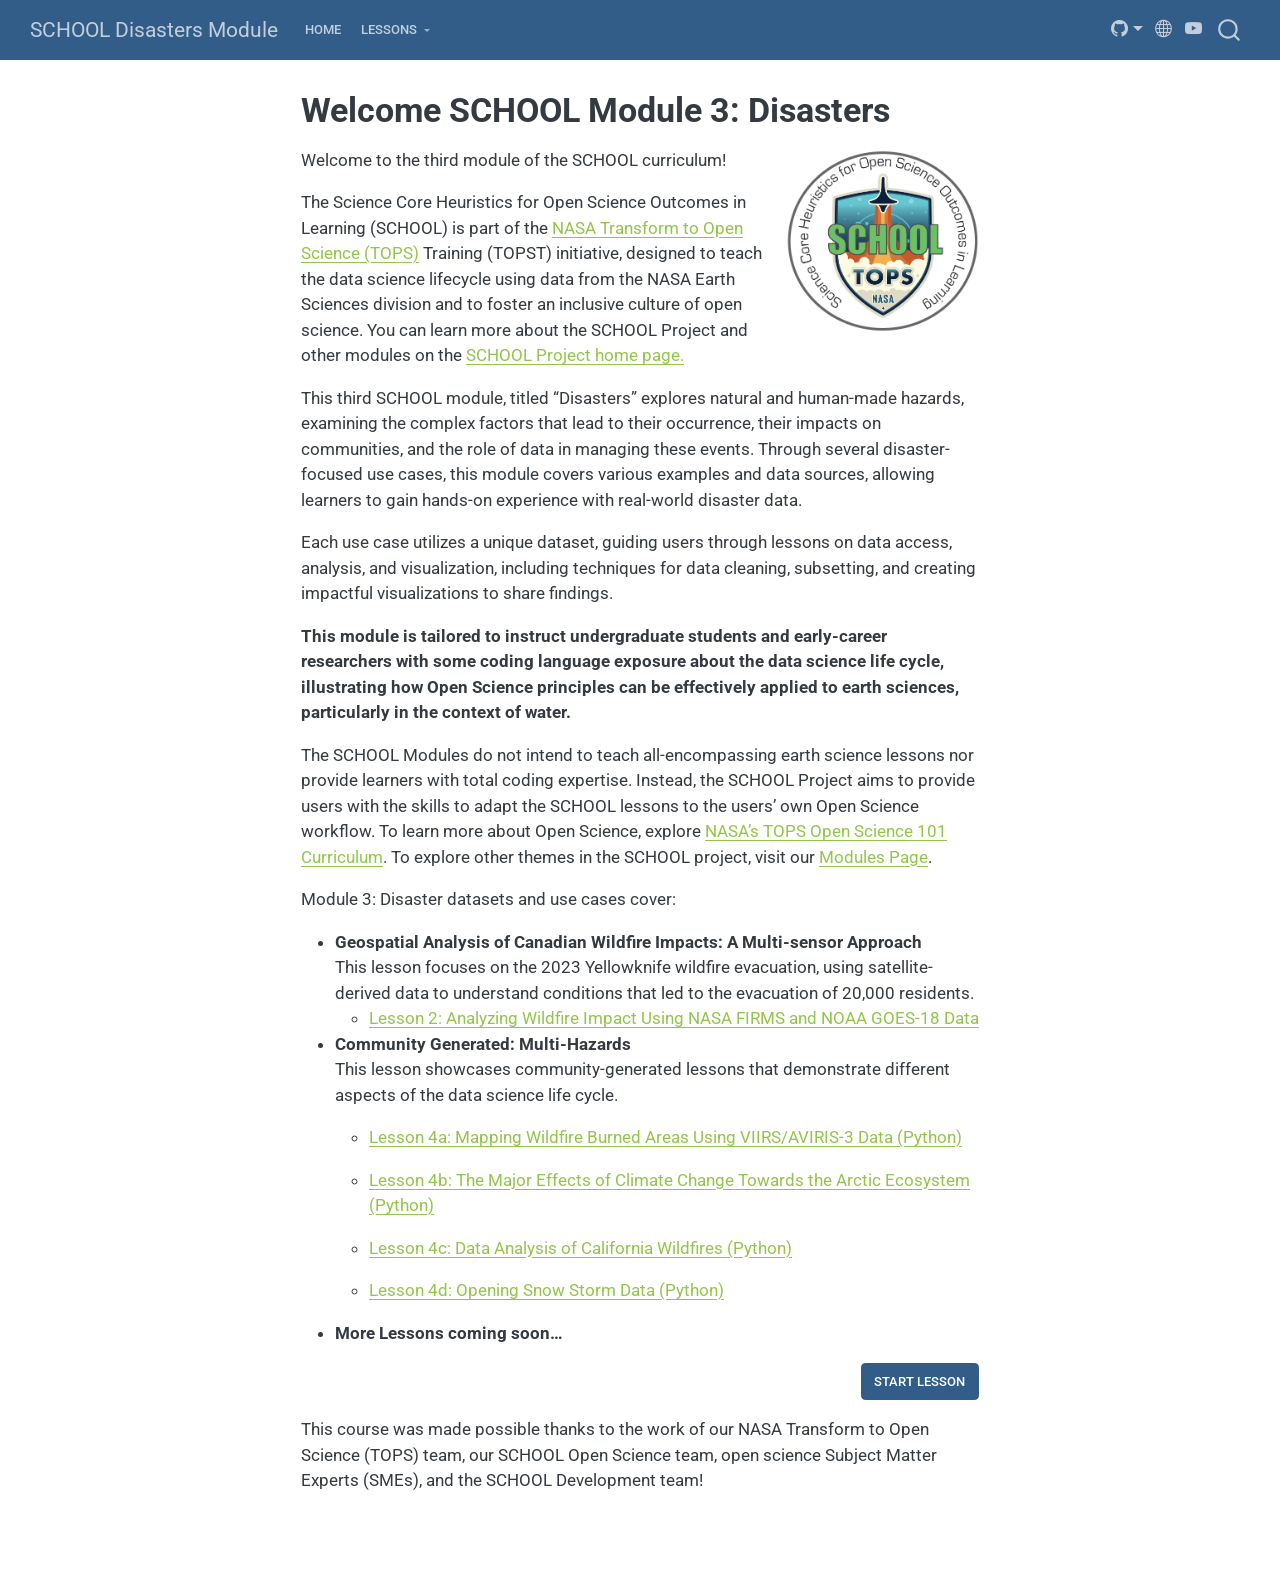
==== docs/index.html @ 8fcdaabf "updated notebook" ====
<!DOCTYPE html>
<html xmlns="http://www.w3.org/1999/xhtml" lang="en" xml:lang="en"><head>

<meta charset="utf-8">
<meta name="generator" content="quarto-1.6.40">

<meta name="viewport" content="width=device-width, initial-scale=1.0, user-scalable=yes">


<title>Welcome SCHOOL Module 3: Disasters – SCHOOL Disasters Module</title>
<style>
code{white-space: pre-wrap;}
span.smallcaps{font-variant: small-caps;}
div.columns{display: flex; gap: min(4vw, 1.5em);}
div.column{flex: auto; overflow-x: auto;}
div.hanging-indent{margin-left: 1.5em; text-indent: -1.5em;}
ul.task-list{list-style: none;}
ul.task-list li input[type="checkbox"] {
width: 0.8em;
margin: 0 0.8em 0.2em -1em;  vertical-align: middle;
}
</style>


<script>const headroomChanged = new CustomEvent("quarto-hrChanged", {
  detail: {},
  bubbles: true,
  cancelable: false,
  composed: false,
});

const announceDismiss = () => {
  const annEl = window.document.getElementById("quarto-announcement");
  if (annEl) {
    annEl.remove();

    const annId = annEl.getAttribute("data-announcement-id");
    window.localStorage.setItem(`quarto-announce-${annId}`, "true");
  }
};

const announceRegister = () => {
  const annEl = window.document.getElementById("quarto-announcement");
  if (annEl) {
    const annId = annEl.getAttribute("data-announcement-id");
    const isDismissed =
      window.localStorage.getItem(`quarto-announce-${annId}`) || false;
    if (isDismissed) {
      announceDismiss();
      return;
    } else {
      annEl.classList.remove("hidden");
    }

    const actionEl = annEl.querySelector(".quarto-announcement-action");
    if (actionEl) {
      actionEl.addEventListener("click", function (e) {
        e.preventDefault();
        // Hide the bar immediately
        announceDismiss();
      });
    }
  }
};

window.document.addEventListener("DOMContentLoaded", function () {
  let init = false;

  announceRegister();

  // Manage the back to top button, if one is present.
  let lastScrollTop = window.pageYOffset || document.documentElement.scrollTop;
  const scrollDownBuffer = 5;
  const scrollUpBuffer = 35;
  const btn = document.getElementById("quarto-back-to-top");
  const hideBackToTop = () => {
    btn.style.display = "none";
  };
  const showBackToTop = () => {
    btn.style.display = "inline-block";
  };
  if (btn) {
    window.document.addEventListener(
      "scroll",
      function () {
        const currentScrollTop =
          window.pageYOffset || document.documentElement.scrollTop;

        // Shows and hides the button 'intelligently' as the user scrolls
        if (currentScrollTop - scrollDownBuffer > lastScrollTop) {
          hideBackToTop();
          lastScrollTop = currentScrollTop <= 0 ? 0 : currentScrollTop;
        } else if (currentScrollTop < lastScrollTop - scrollUpBuffer) {
          showBackToTop();
          lastScrollTop = currentScrollTop <= 0 ? 0 : currentScrollTop;
        }

        // Show the button at the bottom, hides it at the top
        if (currentScrollTop <= 0) {
          hideBackToTop();
        } else if (
          window.innerHeight + currentScrollTop >=
          document.body.offsetHeight
        ) {
          showBackToTop();
        }
      },
      false
    );
  }

  function throttle(func, wait) {
    var timeout;
    return function () {
      const context = this;
      const args = arguments;
      const later = function () {
        clearTimeout(timeout);
        timeout = null;
        func.apply(context, args);
      };

      if (!timeout) {
        timeout = setTimeout(later, wait);
      }
    };
  }

  function headerOffset() {
    // Set an offset if there is are fixed top navbar
    const headerEl = window.document.querySelector("header.fixed-top");
    if (headerEl) {
      return headerEl.clientHeight;
    } else {
      return 0;
    }
  }

  function footerOffset() {
    const footerEl = window.document.querySelector("footer.footer");
    if (footerEl) {
      return footerEl.clientHeight;
    } else {
      return 0;
    }
  }

  function dashboardOffset() {
    const dashboardNavEl = window.document.getElementById(
      "quarto-dashboard-header"
    );
    if (dashboardNavEl !== null) {
      return dashboardNavEl.clientHeight;
    } else {
      return 0;
    }
  }

  function updateDocumentOffsetWithoutAnimation() {
    updateDocumentOffset(false);
  }

  function updateDocumentOffset(animated) {
    // set body offset
    const topOffset = headerOffset();
    const bodyOffset = topOffset + footerOffset() + dashboardOffset();
    const bodyEl = window.document.body;
    bodyEl.setAttribute("data-bs-offset", topOffset);
    bodyEl.style.paddingTop = topOffset + "px";

    // deal with sidebar offsets
    const sidebars = window.document.querySelectorAll(
      ".sidebar, .headroom-target"
    );
    sidebars.forEach((sidebar) => {
      if (!animated) {
        sidebar.classList.add("notransition");
        // Remove the no transition class after the animation has time to complete
        setTimeout(function () {
          sidebar.classList.remove("notransition");
        }, 201);
      }

      if (window.Headroom && sidebar.classList.contains("sidebar-unpinned")) {
        sidebar.style.top = "0";
        sidebar.style.maxHeight = "100vh";
      } else {
        sidebar.style.top = topOffset + "px";
        sidebar.style.maxHeight = "calc(100vh - " + topOffset + "px)";
      }
    });

    // allow space for footer
    const mainContainer = window.document.querySelector(".quarto-container");
    if (mainContainer) {
      mainContainer.style.minHeight = "calc(100vh - " + bodyOffset + "px)";
    }

    // link offset
    let linkStyle = window.document.querySelector("#quarto-target-style");
    if (!linkStyle) {
      linkStyle = window.document.createElement("style");
      linkStyle.setAttribute("id", "quarto-target-style");
      window.document.head.appendChild(linkStyle);
    }
    while (linkStyle.firstChild) {
      linkStyle.removeChild(linkStyle.firstChild);
    }
    if (topOffset > 0) {
      linkStyle.appendChild(
        window.document.createTextNode(`
      section:target::before {
        content: "";
        display: block;
        height: ${topOffset}px;
        margin: -${topOffset}px 0 0;
      }`)
      );
    }
    if (init) {
      window.dispatchEvent(headroomChanged);
    }
    init = true;
  }

  // initialize headroom
  var header = window.document.querySelector("#quarto-header");
  if (header && window.Headroom) {
    const headroom = new window.Headroom(header, {
      tolerance: 5,
      onPin: function () {
        const sidebars = window.document.querySelectorAll(
          ".sidebar, .headroom-target"
        );
        sidebars.forEach((sidebar) => {
          sidebar.classList.remove("sidebar-unpinned");
        });
        updateDocumentOffset();
      },
      onUnpin: function () {
        const sidebars = window.document.querySelectorAll(
          ".sidebar, .headroom-target"
        );
        sidebars.forEach((sidebar) => {
          sidebar.classList.add("sidebar-unpinned");
        });
        updateDocumentOffset();
      },
    });
    headroom.init();

    let frozen = false;
    window.quartoToggleHeadroom = function () {
      if (frozen) {
        headroom.unfreeze();
        frozen = false;
      } else {
        headroom.freeze();
        frozen = true;
      }
    };
  }

  window.addEventListener(
    "hashchange",
    function (e) {
      if (
        getComputedStyle(document.documentElement).scrollBehavior !== "smooth"
      ) {
        window.scrollTo(0, window.pageYOffset - headerOffset());
      }
    },
    false
  );

  // Observe size changed for the header
  const headerEl = window.document.querySelector("header.fixed-top");
  if (headerEl && window.ResizeObserver) {
    const observer = new window.ResizeObserver(() => {
      setTimeout(updateDocumentOffsetWithoutAnimation, 0);
    });
    observer.observe(headerEl, {
      attributes: true,
      childList: true,
      characterData: true,
    });
  } else {
    window.addEventListener(
      "resize",
      throttle(updateDocumentOffsetWithoutAnimation, 50)
    );
  }
  setTimeout(updateDocumentOffsetWithoutAnimation, 250);

  // fixup index.html links if we aren't on the filesystem
  if (window.location.protocol !== "file:") {
    const links = window.document.querySelectorAll("a");
    for (let i = 0; i < links.length; i++) {
      if (links[i].href) {
        links[i].dataset.originalHref = links[i].href;
        links[i].href = links[i].href.replace(/\/index\.html/, "/");
      }
    }

    // Fixup any sharing links that require urls
    // Append url to any sharing urls
    const sharingLinks = window.document.querySelectorAll(
      "a.sidebar-tools-main-item, a.quarto-navigation-tool, a.quarto-navbar-tools, a.quarto-navbar-tools-item"
    );
    for (let i = 0; i < sharingLinks.length; i++) {
      const sharingLink = sharingLinks[i];
      const href = sharingLink.getAttribute("href");
      if (href) {
        sharingLink.setAttribute(
          "href",
          href.replace("|url|", window.location.href)
        );
      }
    }

    // Scroll the active navigation item into view, if necessary
    const navSidebar = window.document.querySelector("nav#quarto-sidebar");
    if (navSidebar) {
      // Find the active item
      const activeItem = navSidebar.querySelector("li.sidebar-item a.active");
      if (activeItem) {
        // Wait for the scroll height and height to resolve by observing size changes on the
        // nav element that is scrollable
        const resizeObserver = new ResizeObserver((_entries) => {
          // The bottom of the element
          const elBottom = activeItem.offsetTop;
          const viewBottom = navSidebar.scrollTop + navSidebar.clientHeight;

          // The element height and scroll height are the same, then we are still loading
          if (viewBottom !== navSidebar.scrollHeight) {
            // Determine if the item isn't visible and scroll to it
            if (elBottom >= viewBottom) {
              navSidebar.scrollTop = elBottom;
            }

            // stop observing now since we've completed the scroll
            resizeObserver.unobserve(navSidebar);
          }
        });
        resizeObserver.observe(navSidebar);
      }
    }
  }
});
</script>
<script>/*!
 * headroom.js v0.12.0 - Give your page some headroom. Hide your header until you need it
 * Copyright (c) 2020 Nick Williams - http://wicky.nillia.ms/headroom.js
 * License: MIT
 */

!function(t,n){"object"==typeof exports&&"undefined"!=typeof module?module.exports=n():"function"==typeof define&&define.amd?define(n):(t=t||self).Headroom=n()}(this,function(){"use strict";function t(){return"undefined"!=typeof window}function d(t){return function(t){return t&&t.document&&function(t){return 9===t.nodeType}(t.document)}(t)?function(t){var n=t.document,o=n.body,s=n.documentElement;return{scrollHeight:function(){return Math.max(o.scrollHeight,s.scrollHeight,o.offsetHeight,s.offsetHeight,o.clientHeight,s.clientHeight)},height:function(){return t.innerHeight||s.clientHeight||o.clientHeight},scrollY:function(){return void 0!==t.pageYOffset?t.pageYOffset:(s||o.parentNode||o).scrollTop}}}(t):function(t){return{scrollHeight:function(){return Math.max(t.scrollHeight,t.offsetHeight,t.clientHeight)},height:function(){return Math.max(t.offsetHeight,t.clientHeight)},scrollY:function(){return t.scrollTop}}}(t)}function n(t,s,e){var n,o=function(){var n=!1;try{var t={get passive(){n=!0}};window.addEventListener("test",t,t),window.removeEventListener("test",t,t)}catch(t){n=!1}return n}(),i=!1,r=d(t),l=r.scrollY(),a={};function c(){var t=Math.round(r.scrollY()),n=r.height(),o=r.scrollHeight();a.scrollY=t,a.lastScrollY=l,a.direction=l<t?"down":"up",a.distance=Math.abs(t-l),a.isOutOfBounds=t<0||o<t+n,a.top=t<=s.offset[a.direction],a.bottom=o<=t+n,a.toleranceExceeded=a.distance>s.tolerance[a.direction],e(a),l=t,i=!1}function h(){i||(i=!0,n=requestAnimationFrame(c))}var u=!!o&&{passive:!0,capture:!1};return t.addEventListener("scroll",h,u),c(),{destroy:function(){cancelAnimationFrame(n),t.removeEventListener("scroll",h,u)}}}function o(t){return t===Object(t)?t:{down:t,up:t}}function s(t,n){n=n||{},Object.assign(this,s.options,n),this.classes=Object.assign({},s.options.classes,n.classes),this.elem=t,this.tolerance=o(this.tolerance),this.offset=o(this.offset),this.initialised=!1,this.frozen=!1}return s.prototype={constructor:s,init:function(){return s.cutsTheMustard&&!this.initialised&&(this.addClass("initial"),this.initialised=!0,setTimeout(function(t){t.scrollTracker=n(t.scroller,{offset:t.offset,tolerance:t.tolerance},t.update.bind(t))},100,this)),this},destroy:function(){this.initialised=!1,Object.keys(this.classes).forEach(this.removeClass,this),this.scrollTracker.destroy()},unpin:function(){!this.hasClass("pinned")&&this.hasClass("unpinned")||(this.addClass("unpinned"),this.removeClass("pinned"),this.onUnpin&&this.onUnpin.call(this))},pin:function(){this.hasClass("unpinned")&&(this.addClass("pinned"),this.removeClass("unpinned"),this.onPin&&this.onPin.call(this))},freeze:function(){this.frozen=!0,this.addClass("frozen")},unfreeze:function(){this.frozen=!1,this.removeClass("frozen")},top:function(){this.hasClass("top")||(this.addClass("top"),this.removeClass("notTop"),this.onTop&&this.onTop.call(this))},notTop:function(){this.hasClass("notTop")||(this.addClass("notTop"),this.removeClass("top"),this.onNotTop&&this.onNotTop.call(this))},bottom:function(){this.hasClass("bottom")||(this.addClass("bottom"),this.removeClass("notBottom"),this.onBottom&&this.onBottom.call(this))},notBottom:function(){this.hasClass("notBottom")||(this.addClass("notBottom"),this.removeClass("bottom"),this.onNotBottom&&this.onNotBottom.call(this))},shouldUnpin:function(t){return"down"===t.direction&&!t.top&&t.toleranceExceeded},shouldPin:function(t){return"up"===t.direction&&t.toleranceExceeded||t.top},addClass:function(t){this.elem.classList.add.apply(this.elem.classList,this.classes[t].split(" "))},removeClass:function(t){this.elem.classList.remove.apply(this.elem.classList,this.classes[t].split(" "))},hasClass:function(t){return this.classes[t].split(" ").every(function(t){return this.classList.contains(t)},this.elem)},update:function(t){t.isOutOfBounds||!0!==this.frozen&&(t.top?this.top():this.notTop(),t.bottom?this.bottom():this.notBottom(),this.shouldUnpin(t)?this.unpin():this.shouldPin(t)&&this.pin())}},s.options={tolerance:{up:0,down:0},offset:0,scroller:t()?window:null,classes:{frozen:"headroom--frozen",pinned:"headroom--pinned",unpinned:"headroom--unpinned",top:"headroom--top",notTop:"headroom--not-top",bottom:"headroom--bottom",notBottom:"headroom--not-bottom",initial:"headroom"}},s.cutsTheMustard=!!(t()&&function(){}.bind&&"classList"in document.documentElement&&Object.assign&&Object.keys&&requestAnimationFrame),s});
</script>
<script>/*!
 * clipboard.js v2.0.11
 * https://clipboardjs.com/
 *
 * Licensed MIT © Zeno Rocha
 */
!function(t,e){"object"==typeof exports&&"object"==typeof module?module.exports=e():"function"==typeof define&&define.amd?define([],e):"object"==typeof exports?exports.ClipboardJS=e():t.ClipboardJS=e()}(this,function(){return n={686:function(t,e,n){"use strict";n.d(e,{default:function(){return b}});var e=n(279),i=n.n(e),e=n(370),u=n.n(e),e=n(817),r=n.n(e);function c(t){try{return document.execCommand(t)}catch(t){return}}var a=function(t){t=r()(t);return c("cut"),t};function o(t,e){var n,o,t=(n=t,o="rtl"===document.documentElement.getAttribute("dir"),(t=document.createElement("textarea")).style.fontSize="12pt",t.style.border="0",t.style.padding="0",t.style.margin="0",t.style.position="absolute",t.style[o?"right":"left"]="-9999px",o=window.pageYOffset||document.documentElement.scrollTop,t.style.top="".concat(o,"px"),t.setAttribute("readonly",""),t.value=n,t);return e.container.appendChild(t),e=r()(t),c("copy"),t.remove(),e}var f=function(t){var e=1<arguments.length&&void 0!==arguments[1]?arguments[1]:{container:document.body},n="";return"string"==typeof t?n=o(t,e):t instanceof HTMLInputElement&&!["text","search","url","tel","password"].includes(null==t?void 0:t.type)?n=o(t.value,e):(n=r()(t),c("copy")),n};function l(t){return(l="function"==typeof Symbol&&"symbol"==typeof Symbol.iterator?function(t){return typeof t}:function(t){return t&&"function"==typeof Symbol&&t.constructor===Symbol&&t!==Symbol.prototype?"symbol":typeof t})(t)}var s=function(){var t=0<arguments.length&&void 0!==arguments[0]?arguments[0]:{},e=t.action,n=void 0===e?"copy":e,o=t.container,e=t.target,t=t.text;if("copy"!==n&&"cut"!==n)throw new Error('Invalid "action" value, use either "copy" or "cut"');if(void 0!==e){if(!e||"object"!==l(e)||1!==e.nodeType)throw new Error('Invalid "target" value, use a valid Element');if("copy"===n&&e.hasAttribute("disabled"))throw new Error('Invalid "target" attribute. Please use "readonly" instead of "disabled" attribute');if("cut"===n&&(e.hasAttribute("readonly")||e.hasAttribute("disabled")))throw new Error('Invalid "target" attribute. You can\'t cut text from elements with "readonly" or "disabled" attributes')}return t?f(t,{container:o}):e?"cut"===n?a(e):f(e,{container:o}):void 0};function p(t){return(p="function"==typeof Symbol&&"symbol"==typeof Symbol.iterator?function(t){return typeof t}:function(t){return t&&"function"==typeof Symbol&&t.constructor===Symbol&&t!==Symbol.prototype?"symbol":typeof t})(t)}function d(t,e){for(var n=0;n<e.length;n++){var o=e[n];o.enumerable=o.enumerable||!1,o.configurable=!0,"value"in o&&(o.writable=!0),Object.defineProperty(t,o.key,o)}}function y(t,e){return(y=Object.setPrototypeOf||function(t,e){return t.__proto__=e,t})(t,e)}function h(n){var o=function(){if("undefined"==typeof Reflect||!Reflect.construct)return!1;if(Reflect.construct.sham)return!1;if("function"==typeof Proxy)return!0;try{return Date.prototype.toString.call(Reflect.construct(Date,[],function(){})),!0}catch(t){return!1}}();return function(){var t,e=v(n);return t=o?(t=v(this).constructor,Reflect.construct(e,arguments,t)):e.apply(this,arguments),e=this,!(t=t)||"object"!==p(t)&&"function"!=typeof t?function(t){if(void 0!==t)return t;throw new ReferenceError("this hasn't been initialised - super() hasn't been called")}(e):t}}function v(t){return(v=Object.setPrototypeOf?Object.getPrototypeOf:function(t){return t.__proto__||Object.getPrototypeOf(t)})(t)}function m(t,e){t="data-clipboard-".concat(t);if(e.hasAttribute(t))return e.getAttribute(t)}var b=function(){!function(t,e){if("function"!=typeof e&&null!==e)throw new TypeError("Super expression must either be null or a function");t.prototype=Object.create(e&&e.prototype,{constructor:{value:t,writable:!0,configurable:!0}}),e&&y(t,e)}(r,i());var t,e,n,o=h(r);function r(t,e){var n;return function(t){if(!(t instanceof r))throw new TypeError("Cannot call a class as a function")}(this),(n=o.call(this)).resolveOptions(e),n.listenClick(t),n}return t=r,n=[{key:"copy",value:function(t){var e=1<arguments.length&&void 0!==arguments[1]?arguments[1]:{container:document.body};return f(t,e)}},{key:"cut",value:function(t){return a(t)}},{key:"isSupported",value:function(){var t=0<arguments.length&&void 0!==arguments[0]?arguments[0]:["copy","cut"],t="string"==typeof t?[t]:t,e=!!document.queryCommandSupported;return t.forEach(function(t){e=e&&!!document.queryCommandSupported(t)}),e}}],(e=[{key:"resolveOptions",value:function(){var t=0<arguments.length&&void 0!==arguments[0]?arguments[0]:{};this.action="function"==typeof t.action?t.action:this.defaultAction,this.target="function"==typeof t.target?t.target:this.defaultTarget,this.text="function"==typeof t.text?t.text:this.defaultText,this.container="object"===p(t.container)?t.container:document.body}},{key:"listenClick",value:function(t){var e=this;this.listener=u()(t,"click",function(t){return e.onClick(t)})}},{key:"onClick",value:function(t){var e=t.delegateTarget||t.currentTarget,n=this.action(e)||"copy",t=s({action:n,container:this.container,target:this.target(e),text:this.text(e)});this.emit(t?"success":"error",{action:n,text:t,trigger:e,clearSelection:function(){e&&e.focus(),window.getSelection().removeAllRanges()}})}},{key:"defaultAction",value:function(t){return m("action",t)}},{key:"defaultTarget",value:function(t){t=m("target",t);if(t)return document.querySelector(t)}},{key:"defaultText",value:function(t){return m("text",t)}},{key:"destroy",value:function(){this.listener.destroy()}}])&&d(t.prototype,e),n&&d(t,n),r}()},828:function(t){var e;"undefined"==typeof Element||Element.prototype.matches||((e=Element.prototype).matches=e.matchesSelector||e.mozMatchesSelector||e.msMatchesSelector||e.oMatchesSelector||e.webkitMatchesSelector),t.exports=function(t,e){for(;t&&9!==t.nodeType;){if("function"==typeof t.matches&&t.matches(e))return t;t=t.parentNode}}},438:function(t,e,n){var u=n(828);function i(t,e,n,o,r){var i=function(e,n,t,o){return function(t){t.delegateTarget=u(t.target,n),t.delegateTarget&&o.call(e,t)}}.apply(this,arguments);return t.addEventListener(n,i,r),{destroy:function(){t.removeEventListener(n,i,r)}}}t.exports=function(t,e,n,o,r){return"function"==typeof t.addEventListener?i.apply(null,arguments):"function"==typeof n?i.bind(null,document).apply(null,arguments):("string"==typeof t&&(t=document.querySelectorAll(t)),Array.prototype.map.call(t,function(t){return i(t,e,n,o,r)}))}},879:function(t,n){n.node=function(t){return void 0!==t&&t instanceof HTMLElement&&1===t.nodeType},n.nodeList=function(t){var e=Object.prototype.toString.call(t);return void 0!==t&&("[object NodeList]"===e||"[object HTMLCollection]"===e)&&"length"in t&&(0===t.length||n.node(t[0]))},n.string=function(t){return"string"==typeof t||t instanceof String},n.fn=function(t){return"[object Function]"===Object.prototype.toString.call(t)}},370:function(t,e,n){var f=n(879),l=n(438);t.exports=function(t,e,n){if(!t&&!e&&!n)throw new Error("Missing required arguments");if(!f.string(e))throw new TypeError("Second argument must be a String");if(!f.fn(n))throw new TypeError("Third argument must be a Function");if(f.node(t))return c=e,a=n,(u=t).addEventListener(c,a),{destroy:function(){u.removeEventListener(c,a)}};if(f.nodeList(t))return o=t,r=e,i=n,Array.prototype.forEach.call(o,function(t){t.addEventListener(r,i)}),{destroy:function(){Array.prototype.forEach.call(o,function(t){t.removeEventListener(r,i)})}};if(f.string(t))return t=t,e=e,n=n,l(document.body,t,e,n);throw new TypeError("First argument must be a String, HTMLElement, HTMLCollection, or NodeList");var o,r,i,u,c,a}},817:function(t){t.exports=function(t){var e,n="SELECT"===t.nodeName?(t.focus(),t.value):"INPUT"===t.nodeName||"TEXTAREA"===t.nodeName?((e=t.hasAttribute("readonly"))||t.setAttribute("readonly",""),t.select(),t.setSelectionRange(0,t.value.length),e||t.removeAttribute("readonly"),t.value):(t.hasAttribute("contenteditable")&&t.focus(),n=window.getSelection(),(e=document.createRange()).selectNodeContents(t),n.removeAllRanges(),n.addRange(e),n.toString());return n}},279:function(t){function e(){}e.prototype={on:function(t,e,n){var o=this.e||(this.e={});return(o[t]||(o[t]=[])).push({fn:e,ctx:n}),this},once:function(t,e,n){var o=this;function r(){o.off(t,r),e.apply(n,arguments)}return r._=e,this.on(t,r,n)},emit:function(t){for(var e=[].slice.call(arguments,1),n=((this.e||(this.e={}))[t]||[]).slice(),o=0,r=n.length;o<r;o++)n[o].fn.apply(n[o].ctx,e);return this},off:function(t,e){var n=this.e||(this.e={}),o=n[t],r=[];if(o&&e)for(var i=0,u=o.length;i<u;i++)o[i].fn!==e&&o[i].fn._!==e&&r.push(o[i]);return r.length?n[t]=r:delete n[t],this}},t.exports=e,t.exports.TinyEmitter=e}},r={},o.n=function(t){var e=t&&t.__esModule?function(){return t.default}:function(){return t};return o.d(e,{a:e}),e},o.d=function(t,e){for(var n in e)o.o(e,n)&&!o.o(t,n)&&Object.defineProperty(t,n,{enumerable:!0,get:e[n]})},o.o=function(t,e){return Object.prototype.hasOwnProperty.call(t,e)},o(686).default;function o(t){if(r[t])return r[t].exports;var e=r[t]={exports:{}};return n[t](e,e.exports,o),e.exports}var n,r});</script>
<script>/*! @algolia/autocomplete-js 1.11.1 | MIT License | © Algolia, Inc. and contributors | https://github.com/algolia/autocomplete */
!function(e,t){"object"==typeof exports&&"undefined"!=typeof module?t(exports):"function"==typeof define&&define.amd?define(["exports"],t):t((e="undefined"!=typeof globalThis?globalThis:e||self)["@algolia/autocomplete-js"]={})}(this,(function(e){"use strict";function t(e,t){var n=Object.keys(e);if(Object.getOwnPropertySymbols){var r=Object.getOwnPropertySymbols(e);t&&(r=r.filter((function(t){return Object.getOwnPropertyDescriptor(e,t).enumerable}))),n.push.apply(n,r)}return n}function n(e){for(var n=1;n<arguments.length;n++){var r=null!=arguments[n]?arguments[n]:{};n%2?t(Object(r),!0).forEach((function(t){o(e,t,r[t])})):Object.getOwnPropertyDescriptors?Object.defineProperties(e,Object.getOwnPropertyDescriptors(r)):t(Object(r)).forEach((function(t){Object.defineProperty(e,t,Object.getOwnPropertyDescriptor(r,t))}))}return e}function r(e){return r="function"==typeof Symbol&&"symbol"==typeof Symbol.iterator?function(e){return typeof e}:function(e){return e&&"function"==typeof Symbol&&e.constructor===Symbol&&e!==Symbol.prototype?"symbol":typeof e},r(e)}function o(e,t,n){return(t=function(e){var t=function(e,t){if("object"!=typeof e||null===e)return e;var n=e[Symbol.toPrimitive];if(void 0!==n){var r=n.call(e,t||"default");if("object"!=typeof r)return r;throw new TypeError("@@toPrimitive must return a primitive value.")}return("string"===t?String:Number)(e)}(e,"string");return"symbol"==typeof t?t:String(t)}(t))in e?Object.defineProperty(e,t,{value:n,enumerable:!0,configurable:!0,writable:!0}):e[t]=n,e}function i(){return i=Object.assign?Object.assign.bind():function(e){for(var t=1;t<arguments.length;t++){var n=arguments[t];for(var r in n)Object.prototype.hasOwnProperty.call(n,r)&&(e[r]=n[r])}return e},i.apply(this,arguments)}function u(e,t){if(null==e)return{};var n,r,o=function(e,t){if(null==e)return{};var n,r,o={},i=Object.keys(e);for(r=0;r<i.length;r++)n=i[r],t.indexOf(n)>=0||(o[n]=e[n]);return o}(e,t);if(Object.getOwnPropertySymbols){var i=Object.getOwnPropertySymbols(e);for(r=0;r<i.length;r++)n=i[r],t.indexOf(n)>=0||Object.prototype.propertyIsEnumerable.call(e,n)&&(o[n]=e[n])}return o}function a(e,t){return function(e){if(Array.isArray(e))return e}(e)||function(e,t){var n=null==e?null:"undefined"!=typeof Symbol&&e[Symbol.iterator]||e["@@iterator"];if(null!=n){var r,o,i,u,a=[],l=!0,c=!1;try{if(i=(n=n.call(e)).next,0===t){if(Object(n)!==n)return;l=!1}else for(;!(l=(r=i.call(n)).done)&&(a.push(r.value),a.length!==t);l=!0);}catch(e){c=!0,o=e}finally{try{if(!l&&null!=n.return&&(u=n.return(),Object(u)!==u))return}finally{if(c)throw o}}return a}}(e,t)||c(e,t)||function(){throw new TypeError("Invalid attempt to destructure non-iterable instance.\nIn order to be iterable, non-array objects must have a [Symbol.iterator]() method.")}()}function l(e){return function(e){if(Array.isArray(e))return s(e)}(e)||function(e){if("undefined"!=typeof Symbol&&null!=e[Symbol.iterator]||null!=e["@@iterator"])return Array.from(e)}(e)||c(e)||function(){throw new TypeError("Invalid attempt to spread non-iterable instance.\nIn order to be iterable, non-array objects must have a [Symbol.iterator]() method.")}()}function c(e,t){if(e){if("string"==typeof e)return s(e,t);var n=Object.prototype.toString.call(e).slice(8,-1);return"Object"===n&&e.constructor&&(n=e.constructor.name),"Map"===n||"Set"===n?Array.from(e):"Arguments"===n||/^(?:Ui|I)nt(?:8|16|32)(?:Clamped)?Array$/.test(n)?s(e,t):void 0}}function s(e,t){(null==t||t>e.length)&&(t=e.length);for(var n=0,r=new Array(t);n<t;n++)r[n]=e[n];return r}function f(e){return{current:e}}function p(e,t){var n=void 0;return function(){for(var r=arguments.length,o=new Array(r),i=0;i<r;i++)o[i]=arguments[i];n&&clearTimeout(n),n=setTimeout((function(){return e.apply(void 0,o)}),t)}}function m(e){return e.reduce((function(e,t){return e.concat(t)}),[])}var v=0;function d(){return"autocomplete-".concat(v++)}function y(e,t){return t.reduce((function(e,t){return e&&e[t]}),e)}function b(e){return 0===e.collections.length?0:e.collections.reduce((function(e,t){return e+t.items.length}),0)}function g(e){return e!==Object(e)}function h(e,t){if(e===t)return!0;if(g(e)||g(t)||"function"==typeof e||"function"==typeof t)return e===t;if(Object.keys(e).length!==Object.keys(t).length)return!1;for(var n=0,r=Object.keys(e);n<r.length;n++){var o=r[n];if(!(o in t))return!1;if(!h(e[o],t[o]))return!1}return!0}var O=function(){};var _="1.11.1",S=[{segment:"autocomplete-core",version:_}];function j(e){var t=e.item,n=e.items,r=void 0===n?[]:n;return{index:t.__autocomplete_indexName,items:[t],positions:[1+r.findIndex((function(e){return e.objectID===t.objectID}))],queryID:t.__autocomplete_queryID,algoliaSource:["autocomplete"]}}function P(e,t){return function(e){if(Array.isArray(e))return e}(e)||function(e,t){var n=null==e?null:"undefined"!=typeof Symbol&&e[Symbol.iterator]||e["@@iterator"];if(null!=n){var r,o,i,u,a=[],l=!0,c=!1;try{if(i=(n=n.call(e)).next,0===t){if(Object(n)!==n)return;l=!1}else for(;!(l=(r=i.call(n)).done)&&(a.push(r.value),a.length!==t);l=!0);}catch(e){c=!0,o=e}finally{try{if(!l&&null!=n.return&&(u=n.return(),Object(u)!==u))return}finally{if(c)throw o}}return a}}(e,t)||function(e,t){if(!e)return;if("string"==typeof e)return w(e,t);var n=Object.prototype.toString.call(e).slice(8,-1);"Object"===n&&e.constructor&&(n=e.constructor.name);if("Map"===n||"Set"===n)return Array.from(e);if("Arguments"===n||/^(?:Ui|I)nt(?:8|16|32)(?:Clamped)?Array$/.test(n))return w(e,t)}(e,t)||function(){throw new TypeError("Invalid attempt to destructure non-iterable instance.\nIn order to be iterable, non-array objects must have a [Symbol.iterator]() method.")}()}function w(e,t){(null==t||t>e.length)&&(t=e.length);for(var n=0,r=new Array(t);n<t;n++)r[n]=e[n];return r}var I=["items"],A=["items"];function E(e){return E="function"==typeof Symbol&&"symbol"==typeof Symbol.iterator?function(e){return typeof e}:function(e){return e&&"function"==typeof Symbol&&e.constructor===Symbol&&e!==Symbol.prototype?"symbol":typeof e},E(e)}function D(e){return function(e){if(Array.isArray(e))return C(e)}(e)||function(e){if("undefined"!=typeof Symbol&&null!=e[Symbol.iterator]||null!=e["@@iterator"])return Array.from(e)}(e)||function(e,t){if(!e)return;if("string"==typeof e)return C(e,t);var n=Object.prototype.toString.call(e).slice(8,-1);"Object"===n&&e.constructor&&(n=e.constructor.name);if("Map"===n||"Set"===n)return Array.from(e);if("Arguments"===n||/^(?:Ui|I)nt(?:8|16|32)(?:Clamped)?Array$/.test(n))return C(e,t)}(e)||function(){throw new TypeError("Invalid attempt to spread non-iterable instance.\nIn order to be iterable, non-array objects must have a [Symbol.iterator]() method.")}()}function C(e,t){(null==t||t>e.length)&&(t=e.length);for(var n=0,r=new Array(t);n<t;n++)r[n]=e[n];return r}function k(e,t){if(null==e)return{};var n,r,o=function(e,t){if(null==e)return{};var n,r,o={},i=Object.keys(e);for(r=0;r<i.length;r++)n=i[r],t.indexOf(n)>=0||(o[n]=e[n]);return o}(e,t);if(Object.getOwnPropertySymbols){var i=Object.getOwnPropertySymbols(e);for(r=0;r<i.length;r++)n=i[r],t.indexOf(n)>=0||Object.prototype.propertyIsEnumerable.call(e,n)&&(o[n]=e[n])}return o}function x(e,t){var n=Object.keys(e);if(Object.getOwnPropertySymbols){var r=Object.getOwnPropertySymbols(e);t&&(r=r.filter((function(t){return Object.getOwnPropertyDescriptor(e,t).enumerable}))),n.push.apply(n,r)}return n}function N(e){for(var t=1;t<arguments.length;t++){var n=null!=arguments[t]?arguments[t]:{};t%2?x(Object(n),!0).forEach((function(t){T(e,t,n[t])})):Object.getOwnPropertyDescriptors?Object.defineProperties(e,Object.getOwnPropertyDescriptors(n)):x(Object(n)).forEach((function(t){Object.defineProperty(e,t,Object.getOwnPropertyDescriptor(n,t))}))}return e}function T(e,t,n){return(t=function(e){var t=function(e,t){if("object"!==E(e)||null===e)return e;var n=e[Symbol.toPrimitive];if(void 0!==n){var r=n.call(e,t||"default");if("object"!==E(r))return r;throw new TypeError("@@toPrimitive must return a primitive value.")}return("string"===t?String:Number)(e)}(e,"string");return"symbol"===E(t)?t:String(t)}(t))in e?Object.defineProperty(e,t,{value:n,enumerable:!0,configurable:!0,writable:!0}):e[t]=n,e}function q(e){for(var t=arguments.length>1&&void 0!==arguments[1]?arguments[1]:20,n=[],r=0;r<e.objectIDs.length;r+=t)n.push(N(N({},e),{},{objectIDs:e.objectIDs.slice(r,r+t)}));return n}function B(e){return e.map((function(e){var t=e.items,n=k(e,I);return N(N({},n),{},{objectIDs:(null==t?void 0:t.map((function(e){return e.objectID})))||n.objectIDs})}))}function R(e){var t,n,r,o=(t=P((e.version||"").split(".").map(Number),2),n=t[0],r=t[1],n>=3||2===n&&r>=4||1===n&&r>=10);function i(t,n,r){if(o&&void 0!==r){var i=r[0].__autocomplete_algoliaCredentials,u={"X-Algolia-Application-Id":i.appId,"X-Algolia-API-Key":i.apiKey};e.apply(void 0,[t].concat(D(n),[{headers:u}]))}else e.apply(void 0,[t].concat(D(n)))}return{init:function(t,n){e("init",{appId:t,apiKey:n})},setUserToken:function(t){e("setUserToken",t)},clickedObjectIDsAfterSearch:function(){for(var e=arguments.length,t=new Array(e),n=0;n<e;n++)t[n]=arguments[n];t.length>0&&i("clickedObjectIDsAfterSearch",B(t),t[0].items)},clickedObjectIDs:function(){for(var e=arguments.length,t=new Array(e),n=0;n<e;n++)t[n]=arguments[n];t.length>0&&i("clickedObjectIDs",B(t),t[0].items)},clickedFilters:function(){for(var t=arguments.length,n=new Array(t),r=0;r<t;r++)n[r]=arguments[r];n.length>0&&e.apply(void 0,["clickedFilters"].concat(n))},convertedObjectIDsAfterSearch:function(){for(var e=arguments.length,t=new Array(e),n=0;n<e;n++)t[n]=arguments[n];t.length>0&&i("convertedObjectIDsAfterSearch",B(t),t[0].items)},convertedObjectIDs:function(){for(var e=arguments.length,t=new Array(e),n=0;n<e;n++)t[n]=arguments[n];t.length>0&&i("convertedObjectIDs",B(t),t[0].items)},convertedFilters:function(){for(var t=arguments.length,n=new Array(t),r=0;r<t;r++)n[r]=arguments[r];n.length>0&&e.apply(void 0,["convertedFilters"].concat(n))},viewedObjectIDs:function(){for(var e=arguments.length,t=new Array(e),n=0;n<e;n++)t[n]=arguments[n];t.length>0&&t.reduce((function(e,t){var n=t.items,r=k(t,A);return[].concat(D(e),D(q(N(N({},r),{},{objectIDs:(null==n?void 0:n.map((function(e){return e.objectID})))||r.objectIDs})).map((function(e){return{items:n,payload:e}}))))}),[]).forEach((function(e){var t=e.items;return i("viewedObjectIDs",[e.payload],t)}))},viewedFilters:function(){for(var t=arguments.length,n=new Array(t),r=0;r<t;r++)n[r]=arguments[r];n.length>0&&e.apply(void 0,["viewedFilters"].concat(n))}}}function F(e){var t=e.items.reduce((function(e,t){var n;return e[t.__autocomplete_indexName]=(null!==(n=e[t.__autocomplete_indexName])&&void 0!==n?n:[]).concat(t),e}),{});return Object.keys(t).map((function(e){return{index:e,items:t[e],algoliaSource:["autocomplete"]}}))}function L(e){return e.objectID&&e.__autocomplete_indexName&&e.__autocomplete_queryID}function U(e){return U="function"==typeof Symbol&&"symbol"==typeof Symbol.iterator?function(e){return typeof e}:function(e){return e&&"function"==typeof Symbol&&e.constructor===Symbol&&e!==Symbol.prototype?"symbol":typeof e},U(e)}function M(e){return function(e){if(Array.isArray(e))return H(e)}(e)||function(e){if("undefined"!=typeof Symbol&&null!=e[Symbol.iterator]||null!=e["@@iterator"])return Array.from(e)}(e)||function(e,t){if(!e)return;if("string"==typeof e)return H(e,t);var n=Object.prototype.toString.call(e).slice(8,-1);"Object"===n&&e.constructor&&(n=e.constructor.name);if("Map"===n||"Set"===n)return Array.from(e);if("Arguments"===n||/^(?:Ui|I)nt(?:8|16|32)(?:Clamped)?Array$/.test(n))return H(e,t)}(e)||function(){throw new TypeError("Invalid attempt to spread non-iterable instance.\nIn order to be iterable, non-array objects must have a [Symbol.iterator]() method.")}()}function H(e,t){(null==t||t>e.length)&&(t=e.length);for(var n=0,r=new Array(t);n<t;n++)r[n]=e[n];return r}function V(e,t){var n=Object.keys(e);if(Object.getOwnPropertySymbols){var r=Object.getOwnPropertySymbols(e);t&&(r=r.filter((function(t){return Object.getOwnPropertyDescriptor(e,t).enumerable}))),n.push.apply(n,r)}return n}function W(e){for(var t=1;t<arguments.length;t++){var n=null!=arguments[t]?arguments[t]:{};t%2?V(Object(n),!0).forEach((function(t){K(e,t,n[t])})):Object.getOwnPropertyDescriptors?Object.defineProperties(e,Object.getOwnPropertyDescriptors(n)):V(Object(n)).forEach((function(t){Object.defineProperty(e,t,Object.getOwnPropertyDescriptor(n,t))}))}return e}function K(e,t,n){return(t=function(e){var t=function(e,t){if("object"!==U(e)||null===e)return e;var n=e[Symbol.toPrimitive];if(void 0!==n){var r=n.call(e,t||"default");if("object"!==U(r))return r;throw new TypeError("@@toPrimitive must return a primitive value.")}return("string"===t?String:Number)(e)}(e,"string");return"symbol"===U(t)?t:String(t)}(t))in e?Object.defineProperty(e,t,{value:n,enumerable:!0,configurable:!0,writable:!0}):e[t]=n,e}var Q="2.6.0",$="https://cdn.jsdelivr.net/npm/search-insights@".concat(Q,"/dist/search-insights.min.js"),z=p((function(e){var t=e.onItemsChange,n=e.items,r=e.insights,o=e.state;t({insights:r,insightsEvents:F({items:n}).map((function(e){return W({eventName:"Items Viewed"},e)})),state:o})}),400);function G(e){var t=function(e){return W({onItemsChange:function(e){var t=e.insights,n=e.insightsEvents;t.viewedObjectIDs.apply(t,M(n.map((function(e){return W(W({},e),{},{algoliaSource:[].concat(M(e.algoliaSource||[]),["autocomplete-internal"])})}))))},onSelect:function(e){var t=e.insights,n=e.insightsEvents;t.clickedObjectIDsAfterSearch.apply(t,M(n.map((function(e){return W(W({},e),{},{algoliaSource:[].concat(M(e.algoliaSource||[]),["autocomplete-internal"])})}))))},onActive:O},e)}(e),n=t.insightsClient,r=t.onItemsChange,o=t.onSelect,i=t.onActive,u=n;n||function(e){if("undefined"!=typeof window)e({window:window})}((function(e){var t=e.window,n=t.AlgoliaAnalyticsObject||"aa";"string"==typeof n&&(u=t[n]),u||(t.AlgoliaAnalyticsObject=n,t[n]||(t[n]=function(){t[n].queue||(t[n].queue=[]);for(var e=arguments.length,r=new Array(e),o=0;o<e;o++)r[o]=arguments[o];t[n].queue.push(r)}),t[n].version=Q,u=t[n],function(e){var t="[Autocomplete]: Could not load search-insights.js. Please load it manually following https://alg.li/insights-autocomplete";try{var n=e.document.createElement("script");n.async=!0,n.src=$,n.onerror=function(){console.error(t)},document.body.appendChild(n)}catch(e){console.error(t)}}(t))}));var a=R(u),l=f([]),c=p((function(e){var t=e.state;if(t.isOpen){var n=t.collections.reduce((function(e,t){return[].concat(M(e),M(t.items))}),[]).filter(L);h(l.current.map((function(e){return e.objectID})),n.map((function(e){return e.objectID})))||(l.current=n,n.length>0&&z({onItemsChange:r,items:n,insights:a,state:t}))}}),0);return{name:"aa.algoliaInsightsPlugin",subscribe:function(e){var t=e.setContext,n=e.onSelect,r=e.onActive;function l(e){t({algoliaInsightsPlugin:{__algoliaSearchParameters:W({clickAnalytics:!0},e?{userToken:e}:{}),insights:a}})}u("addAlgoliaAgent","insights-plugin"),l(),u("onUserTokenChange",l),u("getUserToken",null,(function(e,t){l(t)})),n((function(e){var t=e.item,n=e.state,r=e.event,i=e.source;L(t)&&o({state:n,event:r,insights:a,item:t,insightsEvents:[W({eventName:"Item Selected"},j({item:t,items:i.getItems().filter(L)}))]})})),r((function(e){var t=e.item,n=e.source,r=e.state,o=e.event;L(t)&&i({state:r,event:o,insights:a,item:t,insightsEvents:[W({eventName:"Item Active"},j({item:t,items:n.getItems().filter(L)}))]})}))},onStateChange:function(e){var t=e.state;c({state:t})},__autocomplete_pluginOptions:e}}function J(e,t){var n=t;return{then:function(t,r){return J(e.then(Y(t,n,e),Y(r,n,e)),n)},catch:function(t){return J(e.catch(Y(t,n,e)),n)},finally:function(t){return t&&n.onCancelList.push(t),J(e.finally(Y(t&&function(){return n.onCancelList=[],t()},n,e)),n)},cancel:function(){n.isCanceled=!0;var e=n.onCancelList;n.onCancelList=[],e.forEach((function(e){e()}))},isCanceled:function(){return!0===n.isCanceled}}}function X(e){return J(e,{isCanceled:!1,onCancelList:[]})}function Y(e,t,n){return e?function(n){return t.isCanceled?n:e(n)}:n}function Z(e,t,n,r){if(!n)return null;if(e<0&&(null===t||null!==r&&0===t))return n+e;var o=(null===t?-1:t)+e;return o<=-1||o>=n?null===r?null:0:o}function ee(e,t){var n=Object.keys(e);if(Object.getOwnPropertySymbols){var r=Object.getOwnPropertySymbols(e);t&&(r=r.filter((function(t){return Object.getOwnPropertyDescriptor(e,t).enumerable}))),n.push.apply(n,r)}return n}function te(e){for(var t=1;t<arguments.length;t++){var n=null!=arguments[t]?arguments[t]:{};t%2?ee(Object(n),!0).forEach((function(t){ne(e,t,n[t])})):Object.getOwnPropertyDescriptors?Object.defineProperties(e,Object.getOwnPropertyDescriptors(n)):ee(Object(n)).forEach((function(t){Object.defineProperty(e,t,Object.getOwnPropertyDescriptor(n,t))}))}return e}function ne(e,t,n){return(t=function(e){var t=function(e,t){if("object"!==re(e)||null===e)return e;var n=e[Symbol.toPrimitive];if(void 0!==n){var r=n.call(e,t||"default");if("object"!==re(r))return r;throw new TypeError("@@toPrimitive must return a primitive value.")}return("string"===t?String:Number)(e)}(e,"string");return"symbol"===re(t)?t:String(t)}(t))in e?Object.defineProperty(e,t,{value:n,enumerable:!0,configurable:!0,writable:!0}):e[t]=n,e}function re(e){return re="function"==typeof Symbol&&"symbol"==typeof Symbol.iterator?function(e){return typeof e}:function(e){return e&&"function"==typeof Symbol&&e.constructor===Symbol&&e!==Symbol.prototype?"symbol":typeof e},re(e)}function oe(e){var t=function(e){var t=e.collections.map((function(e){return e.items.length})).reduce((function(e,t,n){var r=(e[n-1]||0)+t;return e.push(r),e}),[]).reduce((function(t,n){return n<=e.activeItemId?t+1:t}),0);return e.collections[t]}(e);if(!t)return null;var n=t.items[function(e){for(var t=e.state,n=e.collection,r=!1,o=0,i=0;!1===r;){var u=t.collections[o];if(u===n){r=!0;break}i+=u.items.length,o++}return t.activeItemId-i}({state:e,collection:t})],r=t.source;return{item:n,itemInputValue:r.getItemInputValue({item:n,state:e}),itemUrl:r.getItemUrl({item:n,state:e}),source:r}}function ie(e,t,n){return[e,null==n?void 0:n.sourceId,t].filter(Boolean).join("-").replace(/\s/g,"")}var ue=/((gt|sm)-|galaxy nexus)|samsung[- ]|samsungbrowser/i;function ae(e){return ae="function"==typeof Symbol&&"symbol"==typeof Symbol.iterator?function(e){return typeof e}:function(e){return e&&"function"==typeof Symbol&&e.constructor===Symbol&&e!==Symbol.prototype?"symbol":typeof e},ae(e)}function le(e,t){var n=Object.keys(e);if(Object.getOwnPropertySymbols){var r=Object.getOwnPropertySymbols(e);t&&(r=r.filter((function(t){return Object.getOwnPropertyDescriptor(e,t).enumerable}))),n.push.apply(n,r)}return n}function ce(e,t,n){return(t=function(e){var t=function(e,t){if("object"!==ae(e)||null===e)return e;var n=e[Symbol.toPrimitive];if(void 0!==n){var r=n.call(e,t||"default");if("object"!==ae(r))return r;throw new TypeError("@@toPrimitive must return a primitive value.")}return("string"===t?String:Number)(e)}(e,"string");return"symbol"===ae(t)?t:String(t)}(t))in e?Object.defineProperty(e,t,{value:n,enumerable:!0,configurable:!0,writable:!0}):e[t]=n,e}function se(e,t,n){var r,o=t.initialState;return{getState:function(){return o},dispatch:function(r,i){var u=function(e){for(var t=1;t<arguments.length;t++){var n=null!=arguments[t]?arguments[t]:{};t%2?le(Object(n),!0).forEach((function(t){ce(e,t,n[t])})):Object.getOwnPropertyDescriptors?Object.defineProperties(e,Object.getOwnPropertyDescriptors(n)):le(Object(n)).forEach((function(t){Object.defineProperty(e,t,Object.getOwnPropertyDescriptor(n,t))}))}return e}({},o);o=e(o,{type:r,props:t,payload:i}),n({state:o,prevState:u})},pendingRequests:(r=[],{add:function(e){return r.push(e),e.finally((function(){r=r.filter((function(t){return t!==e}))}))},cancelAll:function(){r.forEach((function(e){return e.cancel()}))},isEmpty:function(){return 0===r.length}})}}function fe(e){return fe="function"==typeof Symbol&&"symbol"==typeof Symbol.iterator?function(e){return typeof e}:function(e){return e&&"function"==typeof Symbol&&e.constructor===Symbol&&e!==Symbol.prototype?"symbol":typeof e},fe(e)}function pe(e,t){var n=Object.keys(e);if(Object.getOwnPropertySymbols){var r=Object.getOwnPropertySymbols(e);t&&(r=r.filter((function(t){return Object.getOwnPropertyDescriptor(e,t).enumerable}))),n.push.apply(n,r)}return n}function me(e){for(var t=1;t<arguments.length;t++){var n=null!=arguments[t]?arguments[t]:{};t%2?pe(Object(n),!0).forEach((function(t){ve(e,t,n[t])})):Object.getOwnPropertyDescriptors?Object.defineProperties(e,Object.getOwnPropertyDescriptors(n)):pe(Object(n)).forEach((function(t){Object.defineProperty(e,t,Object.getOwnPropertyDescriptor(n,t))}))}return e}function ve(e,t,n){return(t=function(e){var t=function(e,t){if("object"!==fe(e)||null===e)return e;var n=e[Symbol.toPrimitive];if(void 0!==n){var r=n.call(e,t||"default");if("object"!==fe(r))return r;throw new TypeError("@@toPrimitive must return a primitive value.")}return("string"===t?String:Number)(e)}(e,"string");return"symbol"===fe(t)?t:String(t)}(t))in e?Object.defineProperty(e,t,{value:n,enumerable:!0,configurable:!0,writable:!0}):e[t]=n,e}function de(e){return de="function"==typeof Symbol&&"symbol"==typeof Symbol.iterator?function(e){return typeof e}:function(e){return e&&"function"==typeof Symbol&&e.constructor===Symbol&&e!==Symbol.prototype?"symbol":typeof e},de(e)}function ye(e){return function(e){if(Array.isArray(e))return be(e)}(e)||function(e){if("undefined"!=typeof Symbol&&null!=e[Symbol.iterator]||null!=e["@@iterator"])return Array.from(e)}(e)||function(e,t){if(!e)return;if("string"==typeof e)return be(e,t);var n=Object.prototype.toString.call(e).slice(8,-1);"Object"===n&&e.constructor&&(n=e.constructor.name);if("Map"===n||"Set"===n)return Array.from(e);if("Arguments"===n||/^(?:Ui|I)nt(?:8|16|32)(?:Clamped)?Array$/.test(n))return be(e,t)}(e)||function(){throw new TypeError("Invalid attempt to spread non-iterable instance.\nIn order to be iterable, non-array objects must have a [Symbol.iterator]() method.")}()}function be(e,t){(null==t||t>e.length)&&(t=e.length);for(var n=0,r=new Array(t);n<t;n++)r[n]=e[n];return r}function ge(e,t){var n=Object.keys(e);if(Object.getOwnPropertySymbols){var r=Object.getOwnPropertySymbols(e);t&&(r=r.filter((function(t){return Object.getOwnPropertyDescriptor(e,t).enumerable}))),n.push.apply(n,r)}return n}function he(e){for(var t=1;t<arguments.length;t++){var n=null!=arguments[t]?arguments[t]:{};t%2?ge(Object(n),!0).forEach((function(t){Oe(e,t,n[t])})):Object.getOwnPropertyDescriptors?Object.defineProperties(e,Object.getOwnPropertyDescriptors(n)):ge(Object(n)).forEach((function(t){Object.defineProperty(e,t,Object.getOwnPropertyDescriptor(n,t))}))}return e}function Oe(e,t,n){return(t=function(e){var t=function(e,t){if("object"!==de(e)||null===e)return e;var n=e[Symbol.toPrimitive];if(void 0!==n){var r=n.call(e,t||"default");if("object"!==de(r))return r;throw new TypeError("@@toPrimitive must return a primitive value.")}return("string"===t?String:Number)(e)}(e,"string");return"symbol"===de(t)?t:String(t)}(t))in e?Object.defineProperty(e,t,{value:n,enumerable:!0,configurable:!0,writable:!0}):e[t]=n,e}function _e(e,t){var n,r="undefined"!=typeof window?window:{},o=e.plugins||[];return he(he({debug:!1,openOnFocus:!1,enterKeyHint:void 0,placeholder:"",autoFocus:!1,defaultActiveItemId:null,stallThreshold:300,insights:!1,environment:r,shouldPanelOpen:function(e){return b(e.state)>0},reshape:function(e){return e.sources}},e),{},{id:null!==(n=e.id)&&void 0!==n?n:d(),plugins:o,initialState:he({activeItemId:null,query:"",completion:null,collections:[],isOpen:!1,status:"idle",context:{}},e.initialState),onStateChange:function(t){var n;null===(n=e.onStateChange)||void 0===n||n.call(e,t),o.forEach((function(e){var n;return null===(n=e.onStateChange)||void 0===n?void 0:n.call(e,t)}))},onSubmit:function(t){var n;null===(n=e.onSubmit)||void 0===n||n.call(e,t),o.forEach((function(e){var n;return null===(n=e.onSubmit)||void 0===n?void 0:n.call(e,t)}))},onReset:function(t){var n;null===(n=e.onReset)||void 0===n||n.call(e,t),o.forEach((function(e){var n;return null===(n=e.onReset)||void 0===n?void 0:n.call(e,t)}))},getSources:function(n){return Promise.all([].concat(ye(o.map((function(e){return e.getSources}))),[e.getSources]).filter(Boolean).map((function(e){return function(e,t){var n=[];return Promise.resolve(e(t)).then((function(e){return Promise.all(e.filter((function(e){return Boolean(e)})).map((function(e){if(e.sourceId,n.includes(e.sourceId))throw new Error("[Autocomplete] The `sourceId` ".concat(JSON.stringify(e.sourceId)," is not unique."));n.push(e.sourceId);var t={getItemInputValue:function(e){return e.state.query},getItemUrl:function(){},onSelect:function(e){(0,e.setIsOpen)(!1)},onActive:O,onResolve:O};Object.keys(t).forEach((function(e){t[e].__default=!0}));var r=te(te({},t),e);return Promise.resolve(r)})))}))}(e,n)}))).then((function(e){return m(e)})).then((function(e){return e.map((function(e){return he(he({},e),{},{onSelect:function(n){e.onSelect(n),t.forEach((function(e){var t;return null===(t=e.onSelect)||void 0===t?void 0:t.call(e,n)}))},onActive:function(n){e.onActive(n),t.forEach((function(e){var t;return null===(t=e.onActive)||void 0===t?void 0:t.call(e,n)}))},onResolve:function(n){e.onResolve(n),t.forEach((function(e){var t;return null===(t=e.onResolve)||void 0===t?void 0:t.call(e,n)}))}})}))}))},navigator:he({navigate:function(e){var t=e.itemUrl;r.location.assign(t)},navigateNewTab:function(e){var t=e.itemUrl,n=r.open(t,"_blank","noopener");null==n||n.focus()},navigateNewWindow:function(e){var t=e.itemUrl;r.open(t,"_blank","noopener")}},e.navigator)})}function Se(e){return Se="function"==typeof Symbol&&"symbol"==typeof Symbol.iterator?function(e){return typeof e}:function(e){return e&&"function"==typeof Symbol&&e.constructor===Symbol&&e!==Symbol.prototype?"symbol":typeof e},Se(e)}function je(e,t){var n=Object.keys(e);if(Object.getOwnPropertySymbols){var r=Object.getOwnPropertySymbols(e);t&&(r=r.filter((function(t){return Object.getOwnPropertyDescriptor(e,t).enumerable}))),n.push.apply(n,r)}return n}function Pe(e){for(var t=1;t<arguments.length;t++){var n=null!=arguments[t]?arguments[t]:{};t%2?je(Object(n),!0).forEach((function(t){we(e,t,n[t])})):Object.getOwnPropertyDescriptors?Object.defineProperties(e,Object.getOwnPropertyDescriptors(n)):je(Object(n)).forEach((function(t){Object.defineProperty(e,t,Object.getOwnPropertyDescriptor(n,t))}))}return e}function we(e,t,n){return(t=function(e){var t=function(e,t){if("object"!==Se(e)||null===e)return e;var n=e[Symbol.toPrimitive];if(void 0!==n){var r=n.call(e,t||"default");if("object"!==Se(r))return r;throw new TypeError("@@toPrimitive must return a primitive value.")}return("string"===t?String:Number)(e)}(e,"string");return"symbol"===Se(t)?t:String(t)}(t))in e?Object.defineProperty(e,t,{value:n,enumerable:!0,configurable:!0,writable:!0}):e[t]=n,e}function Ie(e){return Ie="function"==typeof Symbol&&"symbol"==typeof Symbol.iterator?function(e){return typeof e}:function(e){return e&&"function"==typeof Symbol&&e.constructor===Symbol&&e!==Symbol.prototype?"symbol":typeof e},Ie(e)}function Ae(e,t){var n=Object.keys(e);if(Object.getOwnPropertySymbols){var r=Object.getOwnPropertySymbols(e);t&&(r=r.filter((function(t){return Object.getOwnPropertyDescriptor(e,t).enumerable}))),n.push.apply(n,r)}return n}function Ee(e){for(var t=1;t<arguments.length;t++){var n=null!=arguments[t]?arguments[t]:{};t%2?Ae(Object(n),!0).forEach((function(t){De(e,t,n[t])})):Object.getOwnPropertyDescriptors?Object.defineProperties(e,Object.getOwnPropertyDescriptors(n)):Ae(Object(n)).forEach((function(t){Object.defineProperty(e,t,Object.getOwnPropertyDescriptor(n,t))}))}return e}function De(e,t,n){return(t=function(e){var t=function(e,t){if("object"!==Ie(e)||null===e)return e;var n=e[Symbol.toPrimitive];if(void 0!==n){var r=n.call(e,t||"default");if("object"!==Ie(r))return r;throw new TypeError("@@toPrimitive must return a primitive value.")}return("string"===t?String:Number)(e)}(e,"string");return"symbol"===Ie(t)?t:String(t)}(t))in e?Object.defineProperty(e,t,{value:n,enumerable:!0,configurable:!0,writable:!0}):e[t]=n,e}function Ce(e){return function(e){if(Array.isArray(e))return ke(e)}(e)||function(e){if("undefined"!=typeof Symbol&&null!=e[Symbol.iterator]||null!=e["@@iterator"])return Array.from(e)}(e)||function(e,t){if(!e)return;if("string"==typeof e)return ke(e,t);var n=Object.prototype.toString.call(e).slice(8,-1);"Object"===n&&e.constructor&&(n=e.constructor.name);if("Map"===n||"Set"===n)return Array.from(e);if("Arguments"===n||/^(?:Ui|I)nt(?:8|16|32)(?:Clamped)?Array$/.test(n))return ke(e,t)}(e)||function(){throw new TypeError("Invalid attempt to spread non-iterable instance.\nIn order to be iterable, non-array objects must have a [Symbol.iterator]() method.")}()}function ke(e,t){(null==t||t>e.length)&&(t=e.length);for(var n=0,r=new Array(t);n<t;n++)r[n]=e[n];return r}function xe(e){return Boolean(e.execute)}function Ne(e,t,n){if(o=e,Boolean(null==o?void 0:o.execute)){var r="algolia"===e.requesterId?Object.assign.apply(Object,[{}].concat(Ce(Object.keys(n.context).map((function(e){var t;return null===(t=n.context[e])||void 0===t?void 0:t.__algoliaSearchParameters}))))):{};return Ee(Ee({},e),{},{requests:e.queries.map((function(n){return{query:"algolia"===e.requesterId?Ee(Ee({},n),{},{params:Ee(Ee({},r),n.params)}):n,sourceId:t,transformResponse:e.transformResponse}}))})}var o;return{items:e,sourceId:t}}function Te(e){var t=e.reduce((function(e,t){if(!xe(t))return e.push(t),e;var n=t.searchClient,r=t.execute,o=t.requesterId,i=t.requests,u=e.find((function(e){return xe(t)&&xe(e)&&e.searchClient===n&&Boolean(o)&&e.requesterId===o}));if(u){var a;(a=u.items).push.apply(a,Ce(i))}else{var l={execute:r,requesterId:o,items:i,searchClient:n};e.push(l)}return e}),[]).map((function(e){if(!xe(e))return Promise.resolve(e);var t=e,n=t.execute,r=t.items;return n({searchClient:t.searchClient,requests:r})}));return Promise.all(t).then((function(e){return m(e)}))}function qe(e,t,n){return t.map((function(t){var r,o=e.filter((function(e){return e.sourceId===t.sourceId})),i=o.map((function(e){return e.items})),u=o[0].transformResponse,a=u?u({results:r=i,hits:r.map((function(e){return e.hits})).filter(Boolean),facetHits:r.map((function(e){var t;return null===(t=e.facetHits)||void 0===t?void 0:t.map((function(e){return{label:e.value,count:e.count,_highlightResult:{label:{value:e.highlighted}}}}))})).filter(Boolean)}):i;return t.onResolve({source:t,results:i,items:a,state:n.getState()}),a.every(Boolean),'The `getItems` function from source "'.concat(t.sourceId,'" must return an array of items but returned ').concat(JSON.stringify(void 0),".\n\nDid you forget to return items?\n\nSee: https://www.algolia.com/doc/ui-libraries/autocomplete/core-concepts/sources/#param-getitems"),{source:t,items:a}}))}function Be(e){return Be="function"==typeof Symbol&&"symbol"==typeof Symbol.iterator?function(e){return typeof e}:function(e){return e&&"function"==typeof Symbol&&e.constructor===Symbol&&e!==Symbol.prototype?"symbol":typeof e},Be(e)}var Re=["event","nextState","props","query","refresh","store"];function Fe(e,t){var n=Object.keys(e);if(Object.getOwnPropertySymbols){var r=Object.getOwnPropertySymbols(e);t&&(r=r.filter((function(t){return Object.getOwnPropertyDescriptor(e,t).enumerable}))),n.push.apply(n,r)}return n}function Le(e){for(var t=1;t<arguments.length;t++){var n=null!=arguments[t]?arguments[t]:{};t%2?Fe(Object(n),!0).forEach((function(t){Ue(e,t,n[t])})):Object.getOwnPropertyDescriptors?Object.defineProperties(e,Object.getOwnPropertyDescriptors(n)):Fe(Object(n)).forEach((function(t){Object.defineProperty(e,t,Object.getOwnPropertyDescriptor(n,t))}))}return e}function Ue(e,t,n){return(t=function(e){var t=function(e,t){if("object"!==Be(e)||null===e)return e;var n=e[Symbol.toPrimitive];if(void 0!==n){var r=n.call(e,t||"default");if("object"!==Be(r))return r;throw new TypeError("@@toPrimitive must return a primitive value.")}return("string"===t?String:Number)(e)}(e,"string");return"symbol"===Be(t)?t:String(t)}(t))in e?Object.defineProperty(e,t,{value:n,enumerable:!0,configurable:!0,writable:!0}):e[t]=n,e}function Me(e,t){if(null==e)return{};var n,r,o=function(e,t){if(null==e)return{};var n,r,o={},i=Object.keys(e);for(r=0;r<i.length;r++)n=i[r],t.indexOf(n)>=0||(o[n]=e[n]);return o}(e,t);if(Object.getOwnPropertySymbols){var i=Object.getOwnPropertySymbols(e);for(r=0;r<i.length;r++)n=i[r],t.indexOf(n)>=0||Object.prototype.propertyIsEnumerable.call(e,n)&&(o[n]=e[n])}return o}var He,Ve,We,Ke=null,Qe=(He=-1,Ve=-1,We=void 0,function(e){var t=++He;return Promise.resolve(e).then((function(e){return We&&t<Ve?We:(Ve=t,We=e,e)}))});function $e(e){var t=e.event,n=e.nextState,r=void 0===n?{}:n,o=e.props,i=e.query,u=e.refresh,a=e.store,l=Me(e,Re);Ke&&o.environment.clearTimeout(Ke);var c=l.setCollections,s=l.setIsOpen,f=l.setQuery,p=l.setActiveItemId,v=l.setStatus;if(f(i),p(o.defaultActiveItemId),!i&&!1===o.openOnFocus){var d,y=a.getState().collections.map((function(e){return Le(Le({},e),{},{items:[]})}));v("idle"),c(y),s(null!==(d=r.isOpen)&&void 0!==d?d:o.shouldPanelOpen({state:a.getState()}));var b=X(Qe(y).then((function(){return Promise.resolve()})));return a.pendingRequests.add(b)}v("loading"),Ke=o.environment.setTimeout((function(){v("stalled")}),o.stallThreshold);var g=X(Qe(o.getSources(Le({query:i,refresh:u,state:a.getState()},l)).then((function(e){return Promise.all(e.map((function(e){return Promise.resolve(e.getItems(Le({query:i,refresh:u,state:a.getState()},l))).then((function(t){return Ne(t,e.sourceId,a.getState())}))}))).then(Te).then((function(t){return qe(t,e,a)})).then((function(e){return function(e){var t=e.collections,n=e.props,r=e.state,o=t.reduce((function(e,t){return Pe(Pe({},e),{},we({},t.source.sourceId,Pe(Pe({},t.source),{},{getItems:function(){return m(t.items)}})))}),{}),i=n.plugins.reduce((function(e,t){return t.reshape?t.reshape(e):e}),{sourcesBySourceId:o,state:r}).sourcesBySourceId;return m(n.reshape({sourcesBySourceId:i,sources:Object.values(i),state:r})).filter(Boolean).map((function(e){return{source:e,items:e.getItems()}}))}({collections:e,props:o,state:a.getState()})}))})))).then((function(e){var n;v("idle"),c(e);var f=o.shouldPanelOpen({state:a.getState()});s(null!==(n=r.isOpen)&&void 0!==n?n:o.openOnFocus&&!i&&f||f);var p=oe(a.getState());if(null!==a.getState().activeItemId&&p){var m=p.item,d=p.itemInputValue,y=p.itemUrl,b=p.source;b.onActive(Le({event:t,item:m,itemInputValue:d,itemUrl:y,refresh:u,source:b,state:a.getState()},l))}})).finally((function(){v("idle"),Ke&&o.environment.clearTimeout(Ke)}));return a.pendingRequests.add(g)}function ze(e){return ze="function"==typeof Symbol&&"symbol"==typeof Symbol.iterator?function(e){return typeof e}:function(e){return e&&"function"==typeof Symbol&&e.constructor===Symbol&&e!==Symbol.prototype?"symbol":typeof e},ze(e)}var Ge=["event","props","refresh","store"];function Je(e,t){var n=Object.keys(e);if(Object.getOwnPropertySymbols){var r=Object.getOwnPropertySymbols(e);t&&(r=r.filter((function(t){return Object.getOwnPropertyDescriptor(e,t).enumerable}))),n.push.apply(n,r)}return n}function Xe(e){for(var t=1;t<arguments.length;t++){var n=null!=arguments[t]?arguments[t]:{};t%2?Je(Object(n),!0).forEach((function(t){Ye(e,t,n[t])})):Object.getOwnPropertyDescriptors?Object.defineProperties(e,Object.getOwnPropertyDescriptors(n)):Je(Object(n)).forEach((function(t){Object.defineProperty(e,t,Object.getOwnPropertyDescriptor(n,t))}))}return e}function Ye(e,t,n){return(t=function(e){var t=function(e,t){if("object"!==ze(e)||null===e)return e;var n=e[Symbol.toPrimitive];if(void 0!==n){var r=n.call(e,t||"default");if("object"!==ze(r))return r;throw new TypeError("@@toPrimitive must return a primitive value.")}return("string"===t?String:Number)(e)}(e,"string");return"symbol"===ze(t)?t:String(t)}(t))in e?Object.defineProperty(e,t,{value:n,enumerable:!0,configurable:!0,writable:!0}):e[t]=n,e}function Ze(e,t){if(null==e)return{};var n,r,o=function(e,t){if(null==e)return{};var n,r,o={},i=Object.keys(e);for(r=0;r<i.length;r++)n=i[r],t.indexOf(n)>=0||(o[n]=e[n]);return o}(e,t);if(Object.getOwnPropertySymbols){var i=Object.getOwnPropertySymbols(e);for(r=0;r<i.length;r++)n=i[r],t.indexOf(n)>=0||Object.prototype.propertyIsEnumerable.call(e,n)&&(o[n]=e[n])}return o}function et(e){return et="function"==typeof Symbol&&"symbol"==typeof Symbol.iterator?function(e){return typeof e}:function(e){return e&&"function"==typeof Symbol&&e.constructor===Symbol&&e!==Symbol.prototype?"symbol":typeof e},et(e)}var tt=["props","refresh","store"],nt=["inputElement","formElement","panelElement"],rt=["inputElement"],ot=["inputElement","maxLength"],it=["source"],ut=["item","source"];function at(e,t){var n=Object.keys(e);if(Object.getOwnPropertySymbols){var r=Object.getOwnPropertySymbols(e);t&&(r=r.filter((function(t){return Object.getOwnPropertyDescriptor(e,t).enumerable}))),n.push.apply(n,r)}return n}function lt(e){for(var t=1;t<arguments.length;t++){var n=null!=arguments[t]?arguments[t]:{};t%2?at(Object(n),!0).forEach((function(t){ct(e,t,n[t])})):Object.getOwnPropertyDescriptors?Object.defineProperties(e,Object.getOwnPropertyDescriptors(n)):at(Object(n)).forEach((function(t){Object.defineProperty(e,t,Object.getOwnPropertyDescriptor(n,t))}))}return e}function ct(e,t,n){return(t=function(e){var t=function(e,t){if("object"!==et(e)||null===e)return e;var n=e[Symbol.toPrimitive];if(void 0!==n){var r=n.call(e,t||"default");if("object"!==et(r))return r;throw new TypeError("@@toPrimitive must return a primitive value.")}return("string"===t?String:Number)(e)}(e,"string");return"symbol"===et(t)?t:String(t)}(t))in e?Object.defineProperty(e,t,{value:n,enumerable:!0,configurable:!0,writable:!0}):e[t]=n,e}function st(e,t){if(null==e)return{};var n,r,o=function(e,t){if(null==e)return{};var n,r,o={},i=Object.keys(e);for(r=0;r<i.length;r++)n=i[r],t.indexOf(n)>=0||(o[n]=e[n]);return o}(e,t);if(Object.getOwnPropertySymbols){var i=Object.getOwnPropertySymbols(e);for(r=0;r<i.length;r++)n=i[r],t.indexOf(n)>=0||Object.prototype.propertyIsEnumerable.call(e,n)&&(o[n]=e[n])}return o}function ft(e){var t=e.props,n=e.refresh,r=e.store,o=st(e,tt);return{getEnvironmentProps:function(e){var n=e.inputElement,o=e.formElement,i=e.panelElement;function u(e){!r.getState().isOpen&&r.pendingRequests.isEmpty()||e.target===n||!1===[o,i].some((function(t){return n=t,r=e.target,n===r||n.contains(r);var n,r}))&&(r.dispatch("blur",null),t.debug||r.pendingRequests.cancelAll())}return lt({onTouchStart:u,onMouseDown:u,onTouchMove:function(e){!1!==r.getState().isOpen&&n===t.environment.document.activeElement&&e.target!==n&&n.blur()}},st(e,nt))},getRootProps:function(e){return lt({role:"combobox","aria-expanded":r.getState().isOpen,"aria-haspopup":"listbox","aria-owns":r.getState().isOpen?r.getState().collections.map((function(e){var n=e.source;return ie(t.id,"list",n)})).join(" "):void 0,"aria-labelledby":ie(t.id,"label")},e)},getFormProps:function(e){return e.inputElement,lt({action:"",noValidate:!0,role:"search",onSubmit:function(i){var u;i.preventDefault(),t.onSubmit(lt({event:i,refresh:n,state:r.getState()},o)),r.dispatch("submit",null),null===(u=e.inputElement)||void 0===u||u.blur()},onReset:function(i){var u;i.preventDefault(),t.onReset(lt({event:i,refresh:n,state:r.getState()},o)),r.dispatch("reset",null),null===(u=e.inputElement)||void 0===u||u.focus()}},st(e,rt))},getLabelProps:function(e){return lt({htmlFor:ie(t.id,"input"),id:ie(t.id,"label")},e)},getInputProps:function(e){var i;function u(e){(t.openOnFocus||Boolean(r.getState().query))&&$e(lt({event:e,props:t,query:r.getState().completion||r.getState().query,refresh:n,store:r},o)),r.dispatch("focus",null)}var a=e||{};a.inputElement;var l=a.maxLength,c=void 0===l?512:l,s=st(a,ot),f=oe(r.getState()),p=function(e){return Boolean(e&&e.match(ue))}((null===(i=t.environment.navigator)||void 0===i?void 0:i.userAgent)||""),m=t.enterKeyHint||(null!=f&&f.itemUrl&&!p?"go":"search");return lt({"aria-autocomplete":"both","aria-activedescendant":r.getState().isOpen&&null!==r.getState().activeItemId?ie(t.id,"item-".concat(r.getState().activeItemId),null==f?void 0:f.source):void 0,"aria-controls":r.getState().isOpen?r.getState().collections.map((function(e){var n=e.source;return ie(t.id,"list",n)})).join(" "):void 0,"aria-labelledby":ie(t.id,"label"),value:r.getState().completion||r.getState().query,id:ie(t.id,"input"),autoComplete:"off",autoCorrect:"off",autoCapitalize:"off",enterKeyHint:m,spellCheck:"false",autoFocus:t.autoFocus,placeholder:t.placeholder,maxLength:c,type:"search",onChange:function(e){$e(lt({event:e,props:t,query:e.currentTarget.value.slice(0,c),refresh:n,store:r},o))},onKeyDown:function(e){!function(e){var t=e.event,n=e.props,r=e.refresh,o=e.store,i=Ze(e,Ge);if("ArrowUp"===t.key||"ArrowDown"===t.key){var u=function(){var e=oe(o.getState()),t=n.environment.document.getElementById(ie(n.id,"item-".concat(o.getState().activeItemId),null==e?void 0:e.source));t&&(t.scrollIntoViewIfNeeded?t.scrollIntoViewIfNeeded(!1):t.scrollIntoView(!1))},a=function(){var e=oe(o.getState());if(null!==o.getState().activeItemId&&e){var n=e.item,u=e.itemInputValue,a=e.itemUrl,l=e.source;l.onActive(Xe({event:t,item:n,itemInputValue:u,itemUrl:a,refresh:r,source:l,state:o.getState()},i))}};t.preventDefault(),!1===o.getState().isOpen&&(n.openOnFocus||Boolean(o.getState().query))?$e(Xe({event:t,props:n,query:o.getState().query,refresh:r,store:o},i)).then((function(){o.dispatch(t.key,{nextActiveItemId:n.defaultActiveItemId}),a(),setTimeout(u,0)})):(o.dispatch(t.key,{}),a(),u())}else if("Escape"===t.key)t.preventDefault(),o.dispatch(t.key,null),o.pendingRequests.cancelAll();else if("Tab"===t.key)o.dispatch("blur",null),o.pendingRequests.cancelAll();else if("Enter"===t.key){if(null===o.getState().activeItemId||o.getState().collections.every((function(e){return 0===e.items.length})))return void(n.debug||o.pendingRequests.cancelAll());t.preventDefault();var l=oe(o.getState()),c=l.item,s=l.itemInputValue,f=l.itemUrl,p=l.source;if(t.metaKey||t.ctrlKey)void 0!==f&&(p.onSelect(Xe({event:t,item:c,itemInputValue:s,itemUrl:f,refresh:r,source:p,state:o.getState()},i)),n.navigator.navigateNewTab({itemUrl:f,item:c,state:o.getState()}));else if(t.shiftKey)void 0!==f&&(p.onSelect(Xe({event:t,item:c,itemInputValue:s,itemUrl:f,refresh:r,source:p,state:o.getState()},i)),n.navigator.navigateNewWindow({itemUrl:f,item:c,state:o.getState()}));else if(t.altKey);else{if(void 0!==f)return p.onSelect(Xe({event:t,item:c,itemInputValue:s,itemUrl:f,refresh:r,source:p,state:o.getState()},i)),void n.navigator.navigate({itemUrl:f,item:c,state:o.getState()});$e(Xe({event:t,nextState:{isOpen:!1},props:n,query:s,refresh:r,store:o},i)).then((function(){p.onSelect(Xe({event:t,item:c,itemInputValue:s,itemUrl:f,refresh:r,source:p,state:o.getState()},i))}))}}}(lt({event:e,props:t,refresh:n,store:r},o))},onFocus:u,onBlur:O,onClick:function(n){e.inputElement!==t.environment.document.activeElement||r.getState().isOpen||u(n)}},s)},getPanelProps:function(e){return lt({onMouseDown:function(e){e.preventDefault()},onMouseLeave:function(){r.dispatch("mouseleave",null)}},e)},getListProps:function(e){var n=e||{},r=n.source,o=st(n,it);return lt({role:"listbox","aria-labelledby":ie(t.id,"label"),id:ie(t.id,"list",r)},o)},getItemProps:function(e){var i=e.item,u=e.source,a=st(e,ut);return lt({id:ie(t.id,"item-".concat(i.__autocomplete_id),u),role:"option","aria-selected":r.getState().activeItemId===i.__autocomplete_id,onMouseMove:function(e){if(i.__autocomplete_id!==r.getState().activeItemId){r.dispatch("mousemove",i.__autocomplete_id);var t=oe(r.getState());if(null!==r.getState().activeItemId&&t){var u=t.item,a=t.itemInputValue,l=t.itemUrl,c=t.source;c.onActive(lt({event:e,item:u,itemInputValue:a,itemUrl:l,refresh:n,source:c,state:r.getState()},o))}}},onMouseDown:function(e){e.preventDefault()},onClick:function(e){var a=u.getItemInputValue({item:i,state:r.getState()}),l=u.getItemUrl({item:i,state:r.getState()});(l?Promise.resolve():$e(lt({event:e,nextState:{isOpen:!1},props:t,query:a,refresh:n,store:r},o))).then((function(){u.onSelect(lt({event:e,item:i,itemInputValue:a,itemUrl:l,refresh:n,source:u,state:r.getState()},o))}))}},a)}}}function pt(e){return pt="function"==typeof Symbol&&"symbol"==typeof Symbol.iterator?function(e){return typeof e}:function(e){return e&&"function"==typeof Symbol&&e.constructor===Symbol&&e!==Symbol.prototype?"symbol":typeof e},pt(e)}function mt(e,t){var n=Object.keys(e);if(Object.getOwnPropertySymbols){var r=Object.getOwnPropertySymbols(e);t&&(r=r.filter((function(t){return Object.getOwnPropertyDescriptor(e,t).enumerable}))),n.push.apply(n,r)}return n}function vt(e){for(var t=1;t<arguments.length;t++){var n=null!=arguments[t]?arguments[t]:{};t%2?mt(Object(n),!0).forEach((function(t){dt(e,t,n[t])})):Object.getOwnPropertyDescriptors?Object.defineProperties(e,Object.getOwnPropertyDescriptors(n)):mt(Object(n)).forEach((function(t){Object.defineProperty(e,t,Object.getOwnPropertyDescriptor(n,t))}))}return e}function dt(e,t,n){return(t=function(e){var t=function(e,t){if("object"!==pt(e)||null===e)return e;var n=e[Symbol.toPrimitive];if(void 0!==n){var r=n.call(e,t||"default");if("object"!==pt(r))return r;throw new TypeError("@@toPrimitive must return a primitive value.")}return("string"===t?String:Number)(e)}(e,"string");return"symbol"===pt(t)?t:String(t)}(t))in e?Object.defineProperty(e,t,{value:n,enumerable:!0,configurable:!0,writable:!0}):e[t]=n,e}function yt(e){var t,n,r,o,i=e.plugins,u=e.options,a=null===(t=((null===(n=u.__autocomplete_metadata)||void 0===n?void 0:n.userAgents)||[])[0])||void 0===t?void 0:t.segment,l=a?dt({},a,Object.keys((null===(r=u.__autocomplete_metadata)||void 0===r?void 0:r.options)||{})):{};return{plugins:i.map((function(e){return{name:e.name,options:Object.keys(e.__autocomplete_pluginOptions||[])}})),options:vt({"autocomplete-core":Object.keys(u)},l),ua:S.concat((null===(o=u.__autocomplete_metadata)||void 0===o?void 0:o.userAgents)||[])}}function bt(e){var t,n=e.state;return!1===n.isOpen||null===n.activeItemId?null:(null===(t=oe(n))||void 0===t?void 0:t.itemInputValue)||null}function gt(e){return gt="function"==typeof Symbol&&"symbol"==typeof Symbol.iterator?function(e){return typeof e}:function(e){return e&&"function"==typeof Symbol&&e.constructor===Symbol&&e!==Symbol.prototype?"symbol":typeof e},gt(e)}function ht(e,t){var n=Object.keys(e);if(Object.getOwnPropertySymbols){var r=Object.getOwnPropertySymbols(e);t&&(r=r.filter((function(t){return Object.getOwnPropertyDescriptor(e,t).enumerable}))),n.push.apply(n,r)}return n}function Ot(e){for(var t=1;t<arguments.length;t++){var n=null!=arguments[t]?arguments[t]:{};t%2?ht(Object(n),!0).forEach((function(t){_t(e,t,n[t])})):Object.getOwnPropertyDescriptors?Object.defineProperties(e,Object.getOwnPropertyDescriptors(n)):ht(Object(n)).forEach((function(t){Object.defineProperty(e,t,Object.getOwnPropertyDescriptor(n,t))}))}return e}function _t(e,t,n){return(t=function(e){var t=function(e,t){if("object"!==gt(e)||null===e)return e;var n=e[Symbol.toPrimitive];if(void 0!==n){var r=n.call(e,t||"default");if("object"!==gt(r))return r;throw new TypeError("@@toPrimitive must return a primitive value.")}return("string"===t?String:Number)(e)}(e,"string");return"symbol"===gt(t)?t:String(t)}(t))in e?Object.defineProperty(e,t,{value:n,enumerable:!0,configurable:!0,writable:!0}):e[t]=n,e}var St=function(e,t){switch(t.type){case"setActiveItemId":case"mousemove":return Ot(Ot({},e),{},{activeItemId:t.payload});case"setQuery":return Ot(Ot({},e),{},{query:t.payload,completion:null});case"setCollections":return Ot(Ot({},e),{},{collections:t.payload});case"setIsOpen":return Ot(Ot({},e),{},{isOpen:t.payload});case"setStatus":return Ot(Ot({},e),{},{status:t.payload});case"setContext":return Ot(Ot({},e),{},{context:Ot(Ot({},e.context),t.payload)});case"ArrowDown":var n=Ot(Ot({},e),{},{activeItemId:t.payload.hasOwnProperty("nextActiveItemId")?t.payload.nextActiveItemId:Z(1,e.activeItemId,b(e),t.props.defaultActiveItemId)});return Ot(Ot({},n),{},{completion:bt({state:n})});case"ArrowUp":var r=Ot(Ot({},e),{},{activeItemId:Z(-1,e.activeItemId,b(e),t.props.defaultActiveItemId)});return Ot(Ot({},r),{},{completion:bt({state:r})});case"Escape":return e.isOpen?Ot(Ot({},e),{},{activeItemId:null,isOpen:!1,completion:null}):Ot(Ot({},e),{},{activeItemId:null,query:"",status:"idle",collections:[]});case"submit":return Ot(Ot({},e),{},{activeItemId:null,isOpen:!1,status:"idle"});case"reset":return Ot(Ot({},e),{},{activeItemId:!0===t.props.openOnFocus?t.props.defaultActiveItemId:null,status:"idle",query:""});case"focus":return Ot(Ot({},e),{},{activeItemId:t.props.defaultActiveItemId,isOpen:(t.props.openOnFocus||Boolean(e.query))&&t.props.shouldPanelOpen({state:e})});case"blur":return t.props.debug?e:Ot(Ot({},e),{},{isOpen:!1,activeItemId:null});case"mouseleave":return Ot(Ot({},e),{},{activeItemId:t.props.defaultActiveItemId});default:return"The reducer action ".concat(JSON.stringify(t.type)," is not supported."),e}};function jt(e){return jt="function"==typeof Symbol&&"symbol"==typeof Symbol.iterator?function(e){return typeof e}:function(e){return e&&"function"==typeof Symbol&&e.constructor===Symbol&&e!==Symbol.prototype?"symbol":typeof e},jt(e)}function Pt(e,t){var n=Object.keys(e);if(Object.getOwnPropertySymbols){var r=Object.getOwnPropertySymbols(e);t&&(r=r.filter((function(t){return Object.getOwnPropertyDescriptor(e,t).enumerable}))),n.push.apply(n,r)}return n}function wt(e){for(var t=1;t<arguments.length;t++){var n=null!=arguments[t]?arguments[t]:{};t%2?Pt(Object(n),!0).forEach((function(t){It(e,t,n[t])})):Object.getOwnPropertyDescriptors?Object.defineProperties(e,Object.getOwnPropertyDescriptors(n)):Pt(Object(n)).forEach((function(t){Object.defineProperty(e,t,Object.getOwnPropertyDescriptor(n,t))}))}return e}function It(e,t,n){return(t=function(e){var t=function(e,t){if("object"!==jt(e)||null===e)return e;var n=e[Symbol.toPrimitive];if(void 0!==n){var r=n.call(e,t||"default");if("object"!==jt(r))return r;throw new TypeError("@@toPrimitive must return a primitive value.")}return("string"===t?String:Number)(e)}(e,"string");return"symbol"===jt(t)?t:String(t)}(t))in e?Object.defineProperty(e,t,{value:n,enumerable:!0,configurable:!0,writable:!0}):e[t]=n,e}function At(e){var t=[],n=_e(e,t),r=se(St,n,(function(e){var t=e.prevState,r=e.state;n.onStateChange(wt({prevState:t,state:r,refresh:u,navigator:n.navigator},o))})),o=function(e){var t=e.store;return{setActiveItemId:function(e){t.dispatch("setActiveItemId",e)},setQuery:function(e){t.dispatch("setQuery",e)},setCollections:function(e){var n=0,r=e.map((function(e){return me(me({},e),{},{items:m(e.items).map((function(e){return me(me({},e),{},{__autocomplete_id:n++})}))})}));t.dispatch("setCollections",r)},setIsOpen:function(e){t.dispatch("setIsOpen",e)},setStatus:function(e){t.dispatch("setStatus",e)},setContext:function(e){t.dispatch("setContext",e)}}}({store:r}),i=ft(wt({props:n,refresh:u,store:r,navigator:n.navigator},o));function u(){return $e(wt({event:new Event("input"),nextState:{isOpen:r.getState().isOpen},props:n,navigator:n.navigator,query:r.getState().query,refresh:u,store:r},o))}if(e.insights&&!n.plugins.some((function(e){return"aa.algoliaInsightsPlugin"===e.name}))){var a="boolean"==typeof e.insights?{}:e.insights;n.plugins.push(G(a))}return n.plugins.forEach((function(e){var r;return null===(r=e.subscribe)||void 0===r?void 0:r.call(e,wt(wt({},o),{},{navigator:n.navigator,refresh:u,onSelect:function(e){t.push({onSelect:e})},onActive:function(e){t.push({onActive:e})},onResolve:function(e){t.push({onResolve:e})}}))})),function(e){var t,n,r=e.metadata,o=e.environment;if(null===(t=o.navigator)||void 0===t||null===(n=t.userAgent)||void 0===n?void 0:n.includes("Algolia Crawler")){var i=o.document.createElement("meta"),u=o.document.querySelector("head");i.name="algolia:metadata",setTimeout((function(){i.content=JSON.stringify(r),u.appendChild(i)}),0)}}({metadata:yt({plugins:n.plugins,options:e}),environment:n.environment}),wt(wt({refresh:u,navigator:n.navigator},i),o)}var Et=function(e,t,n,r){var o;t[0]=0;for(var i=1;i<t.length;i++){var u=t[i++],a=t[i]?(t[0]|=u?1:2,n[t[i++]]):t[++i];3===u?r[0]=a:4===u?r[1]=Object.assign(r[1]||{},a):5===u?(r[1]=r[1]||{})[t[++i]]=a:6===u?r[1][t[++i]]+=a+"":u?(o=e.apply(a,Et(e,a,n,["",null])),r.push(o),a[0]?t[0]|=2:(t[i-2]=0,t[i]=o)):r.push(a)}return r},Dt=new Map;function Ct(e){var t=Dt.get(this);return t||(t=new Map,Dt.set(this,t)),(t=Et(this,t.get(e)||(t.set(e,t=function(e){for(var t,n,r=1,o="",i="",u=[0],a=function(e){1===r&&(e||(o=o.replace(/^\s*\n\s*|\s*\n\s*$/g,"")))?u.push(0,e,o):3===r&&(e||o)?(u.push(3,e,o),r=2):2===r&&"..."===o&&e?u.push(4,e,0):2===r&&o&&!e?u.push(5,0,!0,o):r>=5&&((o||!e&&5===r)&&(u.push(r,0,o,n),r=6),e&&(u.push(r,e,0,n),r=6)),o=""},l=0;l<e.length;l++){l&&(1===r&&a(),a(l));for(var c=0;c<e[l].length;c++)t=e[l][c],1===r?"<"===t?(a(),u=[u],r=3):o+=t:4===r?"--"===o&&">"===t?(r=1,o=""):o=t+o[0]:i?t===i?i="":o+=t:'"'===t||"'"===t?i=t:">"===t?(a(),r=1):r&&("="===t?(r=5,n=o,o=""):"/"===t&&(r<5||">"===e[l][c+1])?(a(),3===r&&(u=u[0]),r=u,(u=u[0]).push(2,0,r),r=0):" "===t||"\t"===t||"\n"===t||"\r"===t?(a(),r=2):o+=t),3===r&&"!--"===o&&(r=4,u=u[0])}return a(),u}(e)),t),arguments,[])).length>1?t:t[0]}var kt=function(e){var t=e.environment,n=t.document.createElementNS("http://www.w3.org/2000/svg","svg");n.setAttribute("class","aa-ClearIcon"),n.setAttribute("viewBox","0 0 24 24"),n.setAttribute("width","18"),n.setAttribute("height","18"),n.setAttribute("fill","currentColor");var r=t.document.createElementNS("http://www.w3.org/2000/svg","path");return r.setAttribute("d","M5.293 6.707l5.293 5.293-5.293 5.293c-0.391 0.391-0.391 1.024 0 1.414s1.024 0.391 1.414 0l5.293-5.293 5.293 5.293c0.391 0.391 1.024 0.391 1.414 0s0.391-1.024 0-1.414l-5.293-5.293 5.293-5.293c0.391-0.391 0.391-1.024 0-1.414s-1.024-0.391-1.414 0l-5.293 5.293-5.293-5.293c-0.391-0.391-1.024-0.391-1.414 0s-0.391 1.024 0 1.414z"),n.appendChild(r),n};function xt(e,t){if("string"==typeof t){var n=e.document.querySelector(t);return"The element ".concat(JSON.stringify(t)," is not in the document."),n}return t}function Nt(){for(var e=arguments.length,t=new Array(e),n=0;n<e;n++)t[n]=arguments[n];return t.reduce((function(e,t){return Object.keys(t).forEach((function(n){var r=e[n],o=t[n];r!==o&&(e[n]=[r,o].filter(Boolean).join(" "))})),e}),{})}var Tt=function(e){return e&&"object"===r(e)&&"[object Object]"===Object.prototype.toString.call(e)};function qt(){for(var e=arguments.length,t=new Array(e),n=0;n<e;n++)t[n]=arguments[n];return t.reduce((function(e,t){return Object.keys(t).forEach((function(n){var r=e[n],o=t[n];Array.isArray(r)&&Array.isArray(o)?e[n]=r.concat.apply(r,l(o)):Tt(r)&&Tt(o)?e[n]=qt(r,o):e[n]=o})),e}),{})}function Bt(e,t){return Object.entries(e).reduce((function(e,r){var i=a(r,2),u=i[0],l=i[1];return t({key:u,value:l})?n(n({},e),{},o({},u,l)):e}),{})}var Rt=["ontouchstart","ontouchend","ontouchmove","ontouchcancel"];function Ft(e,t,n){e[t]=null===n?"":"number"!=typeof n?n:n+"px"}function Lt(e){this._listeners[e.type](e)}function Ut(e,t,n){var r,o,i=e[t];if("style"===t)if("string"==typeof n)e.style=n;else if(null===n)e.style="";else for(t in n)i&&n[t]===i[t]||Ft(e.style,t,n[t]);else"o"===t[0]&&"n"===t[1]?(r=t!==(t=t.replace(/Capture$/,"")),((o=t.toLowerCase())in e||Rt.includes(o))&&(t=o),t=t.slice(2),e._listeners||(e._listeners={}),e._listeners[t]=n,n?i||e.addEventListener(t,Lt,r):e.removeEventListener(t,Lt,r)):"list"!==t&&"tagName"!==t&&"form"!==t&&"type"!==t&&"size"!==t&&"download"!==t&&"href"!==t&&t in e?e[t]=null==n?"":n:"function"!=typeof n&&"dangerouslySetInnerHTML"!==t&&(null==n||!1===n&&!/^ar/.test(t)?e.removeAttribute(t):e.setAttribute(t,n))}function Mt(e){return"onChange"===e?"onInput":e}function Ht(e,t){for(var n in t)Ut(e,Mt(n),t[n])}function Vt(e,t){for(var n in t)"o"===n[0]&&"n"===n[1]||Ut(e,Mt(n),t[n])}var Wt=["children"];function Kt(e){return function(t,n){var r=n.children,o=void 0===r?[]:r,i=u(n,Wt),a=e.document.createElement(t);return Ht(a,i),a.append.apply(a,l(o)),a}}var Qt=["autocompleteScopeApi","environment","classNames","getInputProps","getInputPropsCore","isDetached","state"],$t=function(e){var t=e.environment.document.createElementNS("http://www.w3.org/2000/svg","svg");return t.setAttribute("class","aa-LoadingIcon"),t.setAttribute("viewBox","0 0 100 100"),t.setAttribute("width","20"),t.setAttribute("height","20"),t.innerHTML='<circle\n  cx="50"\n  cy="50"\n  fill="none"\n  r="35"\n  stroke="currentColor"\n  stroke-dasharray="164.93361431346415 56.97787143782138"\n  stroke-width="6"\n>\n  <animateTransform\n    attributeName="transform"\n    type="rotate"\n    repeatCount="indefinite"\n    dur="1s"\n    values="0 50 50;90 50 50;180 50 50;360 50 50"\n    keyTimes="0;0.40;0.65;1"\n  />\n</circle>',t},zt=function(e){var t=e.environment,n=t.document.createElementNS("http://www.w3.org/2000/svg","svg");n.setAttribute("class","aa-SubmitIcon"),n.setAttribute("viewBox","0 0 24 24"),n.setAttribute("width","20"),n.setAttribute("height","20"),n.setAttribute("fill","currentColor");var r=t.document.createElementNS("http://www.w3.org/2000/svg","path");return r.setAttribute("d","M16.041 15.856c-0.034 0.026-0.067 0.055-0.099 0.087s-0.060 0.064-0.087 0.099c-1.258 1.213-2.969 1.958-4.855 1.958-1.933 0-3.682-0.782-4.95-2.050s-2.050-3.017-2.050-4.95 0.782-3.682 2.050-4.95 3.017-2.050 4.95-2.050 3.682 0.782 4.95 2.050 2.050 3.017 2.050 4.95c0 1.886-0.745 3.597-1.959 4.856zM21.707 20.293l-3.675-3.675c1.231-1.54 1.968-3.493 1.968-5.618 0-2.485-1.008-4.736-2.636-6.364s-3.879-2.636-6.364-2.636-4.736 1.008-6.364 2.636-2.636 3.879-2.636 6.364 1.008 4.736 2.636 6.364 3.879 2.636 6.364 2.636c2.125 0 4.078-0.737 5.618-1.968l3.675 3.675c0.391 0.391 1.024 0.391 1.414 0s0.391-1.024 0-1.414z"),n.appendChild(r),n};function Gt(e){var t=e.autocomplete,r=e.autocompleteScopeApi,o=e.classNames,i=e.environment,a=e.isDetached,l=e.placeholder,c=void 0===l?"Search":l,s=e.propGetters,f=e.setIsModalOpen,p=e.state,m=e.translations,v=Kt(i),d=s.getRootProps(n({state:p,props:t.getRootProps({})},r)),y=v("div",n({class:o.root},d)),b=v("div",{class:o.detachedContainer,onMouseDown:function(e){e.stopPropagation()}}),g=v("div",{class:o.detachedOverlay,children:[b],onMouseDown:function(){f(!1),t.setIsOpen(!1)}}),h=s.getLabelProps(n({state:p,props:t.getLabelProps({})},r)),O=v("button",{class:o.submitButton,type:"submit",title:m.submitButtonTitle,children:[zt({environment:i})]}),_=v("label",n({class:o.label,children:[O]},h)),S=v("button",{class:o.clearButton,type:"reset",title:m.clearButtonTitle,children:[kt({environment:i})]}),j=v("div",{class:o.loadingIndicator,children:[$t({environment:i})]}),P=function(e){var t=e.autocompleteScopeApi,r=e.environment;e.classNames;var o=e.getInputProps,i=e.getInputPropsCore,a=e.isDetached,l=e.state,c=u(e,Qt),s=Kt(r)("input",c),f=o(n({state:l,props:i({inputElement:s}),inputElement:s},t));return Ht(s,n(n({},f),{},{onKeyDown:function(e){a&&"Tab"===e.key||f.onKeyDown(e)}})),s}({class:o.input,environment:i,state:p,getInputProps:s.getInputProps,getInputPropsCore:t.getInputProps,autocompleteScopeApi:r,isDetached:a}),w=v("div",{class:o.inputWrapperPrefix,children:[_,j]}),I=v("div",{class:o.inputWrapperSuffix,children:[S]}),A=v("div",{class:o.inputWrapper,children:[P]}),E=s.getFormProps(n({state:p,props:t.getFormProps({inputElement:P})},r)),D=v("form",n({class:o.form,children:[w,A,I]},E)),C=s.getPanelProps(n({state:p,props:t.getPanelProps({})},r)),k=v("div",n({class:o.panel},C)),x=v("div",{class:o.detachedSearchButtonQuery,textContent:p.query}),N=v("div",{class:o.detachedSearchButtonPlaceholder,hidden:Boolean(p.query),textContent:c});if(a){var T=v("div",{class:o.detachedSearchButtonIcon,children:[zt({environment:i})]}),q=v("button",{type:"button",class:o.detachedSearchButton,onClick:function(){f(!0)},children:[T,N,x]}),B=v("button",{type:"button",class:o.detachedCancelButton,textContent:m.detachedCancelButtonText,onTouchStart:function(e){e.stopPropagation()},onClick:function(){t.setIsOpen(!1),f(!1)}}),R=v("div",{class:o.detachedFormContainer,children:[D,B]});b.appendChild(R),y.appendChild(q)}else y.appendChild(D);return{detachedContainer:b,detachedOverlay:g,detachedSearchButtonQuery:x,detachedSearchButtonPlaceholder:N,inputWrapper:A,input:P,root:y,form:D,label:_,submitButton:O,clearButton:S,loadingIndicator:j,panel:k}}var Jt,Xt,Yt,Zt,en,tn,nn,rn={},on=[],un=/acit|ex(?:s|g|n|p|$)|rph|grid|ows|mnc|ntw|ine[ch]|zoo|^ord|itera/i;function an(e,t){for(var n in t)e[n]=t[n];return e}function ln(e){var t=e.parentNode;t&&t.removeChild(e)}function cn(e,t,n){var r,o,i,u={};for(i in t)"key"==i?r=t[i]:"ref"==i?o=t[i]:u[i]=t[i];if(arguments.length>2&&(u.children=arguments.length>3?Jt.call(arguments,2):n),"function"==typeof e&&null!=e.defaultProps)for(i in e.defaultProps)void 0===u[i]&&(u[i]=e.defaultProps[i]);return sn(e,u,r,o,null)}function sn(e,t,n,r,o){var i={type:e,props:t,key:n,ref:r,__k:null,__:null,__b:0,__e:null,__d:void 0,__c:null,__h:null,constructor:void 0,__v:null==o?++Yt:o};return null==o&&null!=Xt.vnode&&Xt.vnode(i),i}function fn(e){return e.children}function pn(e,t){this.props=e,this.context=t}function mn(e,t){if(null==t)return e.__?mn(e.__,e.__.__k.indexOf(e)+1):null;for(var n;t<e.__k.length;t++)if(null!=(n=e.__k[t])&&null!=n.__e)return n.__e;return"function"==typeof e.type?mn(e):null}function vn(e){var t,n;if(null!=(e=e.__)&&null!=e.__c){for(e.__e=e.__c.base=null,t=0;t<e.__k.length;t++)if(null!=(n=e.__k[t])&&null!=n.__e){e.__e=e.__c.base=n.__e;break}return vn(e)}}function dn(e){(!e.__d&&(e.__d=!0)&&Zt.push(e)&&!yn.__r++||en!==Xt.debounceRendering)&&((en=Xt.debounceRendering)||tn)(yn)}function yn(){var e,t,n,r,o,i,u,a;for(Zt.sort(nn);e=Zt.shift();)e.__d&&(t=Zt.length,r=void 0,o=void 0,u=(i=(n=e).__v).__e,(a=n.__P)&&(r=[],(o=an({},i)).__v=i.__v+1,wn(a,i,o,n.__n,void 0!==a.ownerSVGElement,null!=i.__h?[u]:null,r,null==u?mn(i):u,i.__h),In(r,i),i.__e!=u&&vn(i)),Zt.length>t&&Zt.sort(nn));yn.__r=0}function bn(e,t,n,r,o,i,u,a,l,c){var s,f,p,m,v,d,y,b=r&&r.__k||on,g=b.length;for(n.__k=[],s=0;s<t.length;s++)if(null!=(m=n.__k[s]=null==(m=t[s])||"boolean"==typeof m||"function"==typeof m?null:"string"==typeof m||"number"==typeof m||"bigint"==typeof m?sn(null,m,null,null,m):Array.isArray(m)?sn(fn,{children:m},null,null,null):m.__b>0?sn(m.type,m.props,m.key,m.ref?m.ref:null,m.__v):m)){if(m.__=n,m.__b=n.__b+1,null===(p=b[s])||p&&m.key==p.key&&m.type===p.type)b[s]=void 0;else for(f=0;f<g;f++){if((p=b[f])&&m.key==p.key&&m.type===p.type){b[f]=void 0;break}p=null}wn(e,m,p=p||rn,o,i,u,a,l,c),v=m.__e,(f=m.ref)&&p.ref!=f&&(y||(y=[]),p.ref&&y.push(p.ref,null,m),y.push(f,m.__c||v,m)),null!=v?(null==d&&(d=v),"function"==typeof m.type&&m.__k===p.__k?m.__d=l=gn(m,l,e):l=hn(e,m,p,b,v,l),"function"==typeof n.type&&(n.__d=l)):l&&p.__e==l&&l.parentNode!=e&&(l=mn(p))}for(n.__e=d,s=g;s--;)null!=b[s]&&("function"==typeof n.type&&null!=b[s].__e&&b[s].__e==n.__d&&(n.__d=On(r).nextSibling),Dn(b[s],b[s]));if(y)for(s=0;s<y.length;s++)En(y[s],y[++s],y[++s])}function gn(e,t,n){for(var r,o=e.__k,i=0;o&&i<o.length;i++)(r=o[i])&&(r.__=e,t="function"==typeof r.type?gn(r,t,n):hn(n,r,r,o,r.__e,t));return t}function hn(e,t,n,r,o,i){var u,a,l;if(void 0!==t.__d)u=t.__d,t.__d=void 0;else if(null==n||o!=i||null==o.parentNode)e:if(null==i||i.parentNode!==e)e.appendChild(o),u=null;else{for(a=i,l=0;(a=a.nextSibling)&&l<r.length;l+=1)if(a==o)break e;e.insertBefore(o,i),u=i}return void 0!==u?u:o.nextSibling}function On(e){var t,n,r;if(null==e.type||"string"==typeof e.type)return e.__e;if(e.__k)for(t=e.__k.length-1;t>=0;t--)if((n=e.__k[t])&&(r=On(n)))return r;return null}function _n(e,t,n){"-"===t[0]?e.setProperty(t,null==n?"":n):e[t]=null==n?"":"number"!=typeof n||un.test(t)?n:n+"px"}function Sn(e,t,n,r,o){var i;e:if("style"===t)if("string"==typeof n)e.style.cssText=n;else{if("string"==typeof r&&(e.style.cssText=r=""),r)for(t in r)n&&t in n||_n(e.style,t,"");if(n)for(t in n)r&&n[t]===r[t]||_n(e.style,t,n[t])}else if("o"===t[0]&&"n"===t[1])i=t!==(t=t.replace(/Capture$/,"")),t=t.toLowerCase()in e?t.toLowerCase().slice(2):t.slice(2),e.l||(e.l={}),e.l[t+i]=n,n?r||e.addEventListener(t,i?Pn:jn,i):e.removeEventListener(t,i?Pn:jn,i);else if("dangerouslySetInnerHTML"!==t){if(o)t=t.replace(/xlink(H|:h)/,"h").replace(/sName$/,"s");else if("width"!==t&&"height"!==t&&"href"!==t&&"list"!==t&&"form"!==t&&"tabIndex"!==t&&"download"!==t&&t in e)try{e[t]=null==n?"":n;break e}catch(e){}"function"==typeof n||(null==n||!1===n&&"-"!==t[4]?e.removeAttribute(t):e.setAttribute(t,n))}}function jn(e){return this.l[e.type+!1](Xt.event?Xt.event(e):e)}function Pn(e){return this.l[e.type+!0](Xt.event?Xt.event(e):e)}function wn(e,t,n,r,o,i,u,a,l){var c,s,f,p,m,v,d,y,b,g,h,O,_,S,j,P=t.type;if(void 0!==t.constructor)return null;null!=n.__h&&(l=n.__h,a=t.__e=n.__e,t.__h=null,i=[a]),(c=Xt.__b)&&c(t);try{e:if("function"==typeof P){if(y=t.props,b=(c=P.contextType)&&r[c.__c],g=c?b?b.props.value:c.__:r,n.__c?d=(s=t.__c=n.__c).__=s.__E:("prototype"in P&&P.prototype.render?t.__c=s=new P(y,g):(t.__c=s=new pn(y,g),s.constructor=P,s.render=Cn),b&&b.sub(s),s.props=y,s.state||(s.state={}),s.context=g,s.__n=r,f=s.__d=!0,s.__h=[],s._sb=[]),null==s.__s&&(s.__s=s.state),null!=P.getDerivedStateFromProps&&(s.__s==s.state&&(s.__s=an({},s.__s)),an(s.__s,P.getDerivedStateFromProps(y,s.__s))),p=s.props,m=s.state,s.__v=t,f)null==P.getDerivedStateFromProps&&null!=s.componentWillMount&&s.componentWillMount(),null!=s.componentDidMount&&s.__h.push(s.componentDidMount);else{if(null==P.getDerivedStateFromProps&&y!==p&&null!=s.componentWillReceiveProps&&s.componentWillReceiveProps(y,g),!s.__e&&null!=s.shouldComponentUpdate&&!1===s.shouldComponentUpdate(y,s.__s,g)||t.__v===n.__v){for(t.__v!==n.__v&&(s.props=y,s.state=s.__s,s.__d=!1),s.__e=!1,t.__e=n.__e,t.__k=n.__k,t.__k.forEach((function(e){e&&(e.__=t)})),h=0;h<s._sb.length;h++)s.__h.push(s._sb[h]);s._sb=[],s.__h.length&&u.push(s);break e}null!=s.componentWillUpdate&&s.componentWillUpdate(y,s.__s,g),null!=s.componentDidUpdate&&s.__h.push((function(){s.componentDidUpdate(p,m,v)}))}if(s.context=g,s.props=y,s.__P=e,O=Xt.__r,_=0,"prototype"in P&&P.prototype.render){for(s.state=s.__s,s.__d=!1,O&&O(t),c=s.render(s.props,s.state,s.context),S=0;S<s._sb.length;S++)s.__h.push(s._sb[S]);s._sb=[]}else do{s.__d=!1,O&&O(t),c=s.render(s.props,s.state,s.context),s.state=s.__s}while(s.__d&&++_<25);s.state=s.__s,null!=s.getChildContext&&(r=an(an({},r),s.getChildContext())),f||null==s.getSnapshotBeforeUpdate||(v=s.getSnapshotBeforeUpdate(p,m)),j=null!=c&&c.type===fn&&null==c.key?c.props.children:c,bn(e,Array.isArray(j)?j:[j],t,n,r,o,i,u,a,l),s.base=t.__e,t.__h=null,s.__h.length&&u.push(s),d&&(s.__E=s.__=null),s.__e=!1}else null==i&&t.__v===n.__v?(t.__k=n.__k,t.__e=n.__e):t.__e=An(n.__e,t,n,r,o,i,u,l);(c=Xt.diffed)&&c(t)}catch(e){t.__v=null,(l||null!=i)&&(t.__e=a,t.__h=!!l,i[i.indexOf(a)]=null),Xt.__e(e,t,n)}}function In(e,t){Xt.__c&&Xt.__c(t,e),e.some((function(t){try{e=t.__h,t.__h=[],e.some((function(e){e.call(t)}))}catch(e){Xt.__e(e,t.__v)}}))}function An(e,t,n,r,o,i,u,a){var l,c,s,f=n.props,p=t.props,m=t.type,v=0;if("svg"===m&&(o=!0),null!=i)for(;v<i.length;v++)if((l=i[v])&&"setAttribute"in l==!!m&&(m?l.localName===m:3===l.nodeType)){e=l,i[v]=null;break}if(null==e){if(null===m)return document.createTextNode(p);e=o?document.createElementNS("http://www.w3.org/2000/svg",m):document.createElement(m,p.is&&p),i=null,a=!1}if(null===m)f===p||a&&e.data===p||(e.data=p);else{if(i=i&&Jt.call(e.childNodes),c=(f=n.props||rn).dangerouslySetInnerHTML,s=p.dangerouslySetInnerHTML,!a){if(null!=i)for(f={},v=0;v<e.attributes.length;v++)f[e.attributes[v].name]=e.attributes[v].value;(s||c)&&(s&&(c&&s.__html==c.__html||s.__html===e.innerHTML)||(e.innerHTML=s&&s.__html||""))}if(function(e,t,n,r,o){var i;for(i in n)"children"===i||"key"===i||i in t||Sn(e,i,null,n[i],r);for(i in t)o&&"function"!=typeof t[i]||"children"===i||"key"===i||"value"===i||"checked"===i||n[i]===t[i]||Sn(e,i,t[i],n[i],r)}(e,p,f,o,a),s)t.__k=[];else if(v=t.props.children,bn(e,Array.isArray(v)?v:[v],t,n,r,o&&"foreignObject"!==m,i,u,i?i[0]:n.__k&&mn(n,0),a),null!=i)for(v=i.length;v--;)null!=i[v]&&ln(i[v]);a||("value"in p&&void 0!==(v=p.value)&&(v!==e.value||"progress"===m&&!v||"option"===m&&v!==f.value)&&Sn(e,"value",v,f.value,!1),"checked"in p&&void 0!==(v=p.checked)&&v!==e.checked&&Sn(e,"checked",v,f.checked,!1))}return e}function En(e,t,n){try{"function"==typeof e?e(t):e.current=t}catch(e){Xt.__e(e,n)}}function Dn(e,t,n){var r,o;if(Xt.unmount&&Xt.unmount(e),(r=e.ref)&&(r.current&&r.current!==e.__e||En(r,null,t)),null!=(r=e.__c)){if(r.componentWillUnmount)try{r.componentWillUnmount()}catch(e){Xt.__e(e,t)}r.base=r.__P=null,e.__c=void 0}if(r=e.__k)for(o=0;o<r.length;o++)r[o]&&Dn(r[o],t,n||"function"!=typeof e.type);n||null==e.__e||ln(e.__e),e.__=e.__e=e.__d=void 0}function Cn(e,t,n){return this.constructor(e,n)}Jt=on.slice,Xt={__e:function(e,t,n,r){for(var o,i,u;t=t.__;)if((o=t.__c)&&!o.__)try{if((i=o.constructor)&&null!=i.getDerivedStateFromError&&(o.setState(i.getDerivedStateFromError(e)),u=o.__d),null!=o.componentDidCatch&&(o.componentDidCatch(e,r||{}),u=o.__d),u)return o.__E=o}catch(t){e=t}throw e}},Yt=0,pn.prototype.setState=function(e,t){var n;n=null!=this.__s&&this.__s!==this.state?this.__s:this.__s=an({},this.state),"function"==typeof e&&(e=e(an({},n),this.props)),e&&an(n,e),null!=e&&this.__v&&(t&&this._sb.push(t),dn(this))},pn.prototype.forceUpdate=function(e){this.__v&&(this.__e=!0,e&&this.__h.push(e),dn(this))},pn.prototype.render=fn,Zt=[],tn="function"==typeof Promise?Promise.prototype.then.bind(Promise.resolve()):setTimeout,nn=function(e,t){return e.__v.__b-t.__v.__b},yn.__r=0;var kn="__aa-highlight__",xn="__/aa-highlight__";function Nn(e){var t=e.highlightedValue.split(kn),n=t.shift(),r=function(){var e=arguments.length>0&&void 0!==arguments[0]?arguments[0]:[];return{get:function(){return e},add:function(t){var n=e[e.length-1];(null==n?void 0:n.isHighlighted)===t.isHighlighted?e[e.length-1]={value:n.value+t.value,isHighlighted:n.isHighlighted}:e.push(t)}}}(n?[{value:n,isHighlighted:!1}]:[]);return t.forEach((function(e){var t=e.split(xn);r.add({value:t[0],isHighlighted:!0}),""!==t[1]&&r.add({value:t[1],isHighlighted:!1})})),r.get()}function Tn(e){return function(e){if(Array.isArray(e))return qn(e)}(e)||function(e){if("undefined"!=typeof Symbol&&null!=e[Symbol.iterator]||null!=e["@@iterator"])return Array.from(e)}(e)||function(e,t){if(!e)return;if("string"==typeof e)return qn(e,t);var n=Object.prototype.toString.call(e).slice(8,-1);"Object"===n&&e.constructor&&(n=e.constructor.name);if("Map"===n||"Set"===n)return Array.from(e);if("Arguments"===n||/^(?:Ui|I)nt(?:8|16|32)(?:Clamped)?Array$/.test(n))return qn(e,t)}(e)||function(){throw new TypeError("Invalid attempt to spread non-iterable instance.\nIn order to be iterable, non-array objects must have a [Symbol.iterator]() method.")}()}function qn(e,t){(null==t||t>e.length)&&(t=e.length);for(var n=0,r=new Array(t);n<t;n++)r[n]=e[n];return r}function Bn(e){var t=e.hit,n=e.attribute,r=Array.isArray(n)?n:[n],o=y(t,["_highlightResult"].concat(Tn(r),["value"]));return"string"!=typeof o&&(o=y(t,r)||""),Nn({highlightedValue:o})}var Rn={"&amp;":"&","&lt;":"<","&gt;":">","&quot;":'"',"&#39;":"'"},Fn=new RegExp(/\w/i),Ln=/&(amp|quot|lt|gt|#39);/g,Un=RegExp(Ln.source);function Mn(e,t){var n,r,o,i=e[t],u=(null===(n=e[t+1])||void 0===n?void 0:n.isHighlighted)||!0,a=(null===(r=e[t-1])||void 0===r?void 0:r.isHighlighted)||!0;return Fn.test((o=i.value)&&Un.test(o)?o.replace(Ln,(function(e){return Rn[e]})):o)||a!==u?i.isHighlighted:a}function Hn(e){return Hn="function"==typeof Symbol&&"symbol"==typeof Symbol.iterator?function(e){return typeof e}:function(e){return e&&"function"==typeof Symbol&&e.constructor===Symbol&&e!==Symbol.prototype?"symbol":typeof e},Hn(e)}function Vn(e,t){var n=Object.keys(e);if(Object.getOwnPropertySymbols){var r=Object.getOwnPropertySymbols(e);t&&(r=r.filter((function(t){return Object.getOwnPropertyDescriptor(e,t).enumerable}))),n.push.apply(n,r)}return n}function Wn(e){for(var t=1;t<arguments.length;t++){var n=null!=arguments[t]?arguments[t]:{};t%2?Vn(Object(n),!0).forEach((function(t){Kn(e,t,n[t])})):Object.getOwnPropertyDescriptors?Object.defineProperties(e,Object.getOwnPropertyDescriptors(n)):Vn(Object(n)).forEach((function(t){Object.defineProperty(e,t,Object.getOwnPropertyDescriptor(n,t))}))}return e}function Kn(e,t,n){return(t=function(e){var t=function(e,t){if("object"!==Hn(e)||null===e)return e;var n=e[Symbol.toPrimitive];if(void 0!==n){var r=n.call(e,t||"default");if("object"!==Hn(r))return r;throw new TypeError("@@toPrimitive must return a primitive value.")}return("string"===t?String:Number)(e)}(e,"string");return"symbol"===Hn(t)?t:String(t)}(t))in e?Object.defineProperty(e,t,{value:n,enumerable:!0,configurable:!0,writable:!0}):e[t]=n,e}function Qn(e){return e.some((function(e){return e.isHighlighted}))?e.map((function(t,n){return Wn(Wn({},t),{},{isHighlighted:!Mn(e,n)})})):e.map((function(e){return Wn(Wn({},e),{},{isHighlighted:!1})}))}function $n(e){return function(e){if(Array.isArray(e))return zn(e)}(e)||function(e){if("undefined"!=typeof Symbol&&null!=e[Symbol.iterator]||null!=e["@@iterator"])return Array.from(e)}(e)||function(e,t){if(!e)return;if("string"==typeof e)return zn(e,t);var n=Object.prototype.toString.call(e).slice(8,-1);"Object"===n&&e.constructor&&(n=e.constructor.name);if("Map"===n||"Set"===n)return Array.from(e);if("Arguments"===n||/^(?:Ui|I)nt(?:8|16|32)(?:Clamped)?Array$/.test(n))return zn(e,t)}(e)||function(){throw new TypeError("Invalid attempt to spread non-iterable instance.\nIn order to be iterable, non-array objects must have a [Symbol.iterator]() method.")}()}function zn(e,t){(null==t||t>e.length)&&(t=e.length);for(var n=0,r=new Array(t);n<t;n++)r[n]=e[n];return r}function Gn(e){var t=e.hit,n=e.attribute,r=Array.isArray(n)?n:[n],o=y(t,["_snippetResult"].concat($n(r),["value"]));return"string"!=typeof o&&(o=y(t,r)||""),Nn({highlightedValue:o})}function Jn(e){return Jn="function"==typeof Symbol&&"symbol"==typeof Symbol.iterator?function(e){return typeof e}:function(e){return e&&"function"==typeof Symbol&&e.constructor===Symbol&&e!==Symbol.prototype?"symbol":typeof e},Jn(e)}function Xn(e,t){var n=Object.keys(e);if(Object.getOwnPropertySymbols){var r=Object.getOwnPropertySymbols(e);t&&(r=r.filter((function(t){return Object.getOwnPropertyDescriptor(e,t).enumerable}))),n.push.apply(n,r)}return n}function Yn(e){for(var t=1;t<arguments.length;t++){var n=null!=arguments[t]?arguments[t]:{};t%2?Xn(Object(n),!0).forEach((function(t){Zn(e,t,n[t])})):Object.getOwnPropertyDescriptors?Object.defineProperties(e,Object.getOwnPropertyDescriptors(n)):Xn(Object(n)).forEach((function(t){Object.defineProperty(e,t,Object.getOwnPropertyDescriptor(n,t))}))}return e}function Zn(e,t,n){return(t=function(e){var t=function(e,t){if("object"!==Jn(e)||null===e)return e;var n=e[Symbol.toPrimitive];if(void 0!==n){var r=n.call(e,t||"default");if("object"!==Jn(r))return r;throw new TypeError("@@toPrimitive must return a primitive value.")}return("string"===t?String:Number)(e)}(e,"string");return"symbol"===Jn(t)?t:String(t)}(t))in e?Object.defineProperty(e,t,{value:n,enumerable:!0,configurable:!0,writable:!0}):e[t]=n,e}function er(e){return er="function"==typeof Symbol&&"symbol"==typeof Symbol.iterator?function(e){return typeof e}:function(e){return e&&"function"==typeof Symbol&&e.constructor===Symbol&&e!==Symbol.prototype?"symbol":typeof e},er(e)}var tr=["params"];function nr(e,t){var n=Object.keys(e);if(Object.getOwnPropertySymbols){var r=Object.getOwnPropertySymbols(e);t&&(r=r.filter((function(t){return Object.getOwnPropertyDescriptor(e,t).enumerable}))),n.push.apply(n,r)}return n}function rr(e){for(var t=1;t<arguments.length;t++){var n=null!=arguments[t]?arguments[t]:{};t%2?nr(Object(n),!0).forEach((function(t){or(e,t,n[t])})):Object.getOwnPropertyDescriptors?Object.defineProperties(e,Object.getOwnPropertyDescriptors(n)):nr(Object(n)).forEach((function(t){Object.defineProperty(e,t,Object.getOwnPropertyDescriptor(n,t))}))}return e}function or(e,t,n){return(t=function(e){var t=function(e,t){if("object"!==er(e)||null===e)return e;var n=e[Symbol.toPrimitive];if(void 0!==n){var r=n.call(e,t||"default");if("object"!==er(r))return r;throw new TypeError("@@toPrimitive must return a primitive value.")}return("string"===t?String:Number)(e)}(e,"string");return"symbol"===er(t)?t:String(t)}(t))in e?Object.defineProperty(e,t,{value:n,enumerable:!0,configurable:!0,writable:!0}):e[t]=n,e}function ir(e,t){if(null==e)return{};var n,r,o=function(e,t){if(null==e)return{};var n,r,o={},i=Object.keys(e);for(r=0;r<i.length;r++)n=i[r],t.indexOf(n)>=0||(o[n]=e[n]);return o}(e,t);if(Object.getOwnPropertySymbols){var i=Object.getOwnPropertySymbols(e);for(r=0;r<i.length;r++)n=i[r],t.indexOf(n)>=0||Object.prototype.propertyIsEnumerable.call(e,n)&&(o[n]=e[n])}return o}function ur(e){return function(e){if(Array.isArray(e))return ar(e)}(e)||function(e){if("undefined"!=typeof Symbol&&null!=e[Symbol.iterator]||null!=e["@@iterator"])return Array.from(e)}(e)||function(e,t){if(!e)return;if("string"==typeof e)return ar(e,t);var n=Object.prototype.toString.call(e).slice(8,-1);"Object"===n&&e.constructor&&(n=e.constructor.name);if("Map"===n||"Set"===n)return Array.from(e);if("Arguments"===n||/^(?:Ui|I)nt(?:8|16|32)(?:Clamped)?Array$/.test(n))return ar(e,t)}(e)||function(){throw new TypeError("Invalid attempt to spread non-iterable instance.\nIn order to be iterable, non-array objects must have a [Symbol.iterator]() method.")}()}function ar(e,t){(null==t||t>e.length)&&(t=e.length);for(var n=0,r=new Array(t);n<t;n++)r[n]=e[n];return r}function lr(e){var t=e.createElement,n=e.Fragment;function r(e){var r=e.hit,o=e.attribute,i=e.tagName,u=void 0===i?"mark":i;return t(n,{},Bn({hit:r,attribute:o}).map((function(e,n){return e.isHighlighted?t(u,{key:n},e.value):e.value})))}return r.__autocomplete_componentName="Highlight",r}function cr(e){var t=e.createElement,n=e.Fragment;function r(e){var r,o=e.hit,i=e.attribute,u=e.tagName,a=void 0===u?"mark":u;return t(n,{},(r={hit:o,attribute:i},Qn(Bn(r))).map((function(e,n){return e.isHighlighted?t(a,{key:n},e.value):e.value})))}return r.__autocomplete_componentName="ReverseHighlight",r}function sr(e){var t=e.createElement,n=e.Fragment;function r(e){var r,o=e.hit,i=e.attribute,u=e.tagName,a=void 0===u?"mark":u;return t(n,{},(r={hit:o,attribute:i},Qn(Gn(r))).map((function(e,n){return e.isHighlighted?t(a,{key:n},e.value):e.value})))}return r.__autocomplete_componentName="ReverseSnippet",r}function fr(e){var t=e.createElement,n=e.Fragment;function r(e){var r=e.hit,o=e.attribute,i=e.tagName,u=void 0===i?"mark":i;return t(n,{},Gn({hit:r,attribute:o}).map((function(e,n){return e.isHighlighted?t(u,{key:n},e.value):e.value})))}return r.__autocomplete_componentName="Snippet",r}var pr=["classNames","container","getEnvironmentProps","getFormProps","getInputProps","getItemProps","getLabelProps","getListProps","getPanelProps","getRootProps","panelContainer","panelPlacement","render","renderNoResults","renderer","detachedMediaQuery","components","translations"],mr={clearButton:"aa-ClearButton",detachedCancelButton:"aa-DetachedCancelButton",detachedContainer:"aa-DetachedContainer",detachedFormContainer:"aa-DetachedFormContainer",detachedOverlay:"aa-DetachedOverlay",detachedSearchButton:"aa-DetachedSearchButton",detachedSearchButtonIcon:"aa-DetachedSearchButtonIcon",detachedSearchButtonPlaceholder:"aa-DetachedSearchButtonPlaceholder",detachedSearchButtonQuery:"aa-DetachedSearchButtonQuery",form:"aa-Form",input:"aa-Input",inputWrapper:"aa-InputWrapper",inputWrapperPrefix:"aa-InputWrapperPrefix",inputWrapperSuffix:"aa-InputWrapperSuffix",item:"aa-Item",label:"aa-Label",list:"aa-List",loadingIndicator:"aa-LoadingIndicator",panel:"aa-Panel",panelLayout:"aa-PanelLayout aa-Panel--scrollable",root:"aa-Autocomplete",source:"aa-Source",sourceFooter:"aa-SourceFooter",sourceHeader:"aa-SourceHeader",sourceNoResults:"aa-SourceNoResults",submitButton:"aa-SubmitButton"},vr=function(e,t){var n=e.children;(0,e.render)(n,t)},dr={createElement:cn,Fragment:fn,render:function(e,t,n){var r,o,i;Xt.__&&Xt.__(e,t),o=(r="function"==typeof n)?null:n&&n.__k||t.__k,i=[],wn(t,e=(!r&&n||t).__k=cn(fn,null,[e]),o||rn,rn,void 0!==t.ownerSVGElement,!r&&n?[n]:o?null:t.firstChild?Jt.call(t.childNodes):null,i,!r&&n?n:o?o.__e:t.firstChild,r),In(i,e)}};function yr(e){var t=e.panelPlacement,n=e.container,r=e.form,o=e.environment,i=n.getBoundingClientRect(),u=(o.pageYOffset||o.document.documentElement.scrollTop||o.document.body.scrollTop||0)+i.top+i.height;switch(t){case"start":return{top:u,left:i.left};case"end":return{top:u,right:o.document.documentElement.clientWidth-(i.left+i.width)};case"full-width":return{top:u,left:0,right:0,width:"unset",maxWidth:"unset"};case"input-wrapper-width":var a=r.getBoundingClientRect();return{top:u,left:a.left,right:o.document.documentElement.clientWidth-(a.left+a.width),width:"unset",maxWidth:"unset"};default:throw new Error("[Autocomplete] The `panelPlacement` value ".concat(JSON.stringify(t)," is not valid."))}}var br=[{segment:"autocomplete-js",version:_}],gr=["components"];var hr=function(e,t){function n(t){return e({searchClient:t.searchClient,queries:t.requests.map((function(e){return e.query}))}).then((function(e){return e.map((function(e,n){var r=t.requests[n];return{items:e,sourceId:r.sourceId,transformResponse:r.transformResponse}}))}))}return function(e){return function(r){return Yn(Yn({requesterId:t,execute:n},e),r)}}}((function(e){return function(e){var t=e.searchClient,n=e.queries,r=e.userAgents,o=void 0===r?[]:r;"function"==typeof t.addAlgoliaAgent&&[].concat(ur(S),ur(o)).forEach((function(e){var n=e.segment,r=e.version;t.addAlgoliaAgent(n,r)}));var i=function(e){var t=e.transporter||{},n=t.headers,r=void 0===n?{}:n,o=t.queryParameters,i=void 0===o?{}:o,u="x-algolia-application-id",a="x-algolia-api-key";return{appId:r[u]||i[u],apiKey:r[a]||i[a]}}(t),u=i.appId,a=i.apiKey;return t.search(n.map((function(e){var t=e.params;return rr(rr({},ir(e,tr)),{},{params:rr({hitsPerPage:5,highlightPreTag:kn,highlightPostTag:xn},t)})}))).then((function(e){return e.results.map((function(e,t){var r;return rr(rr({},e),{},{hits:null===(r=e.hits)||void 0===r?void 0:r.map((function(r){return rr(rr({},r),{},{__autocomplete_indexName:e.index||n[t].indexName,__autocomplete_queryID:e.queryID,__autocomplete_algoliaCredentials:{appId:u,apiKey:a}})}))})}))}))}(n(n({},e),{},{userAgents:br}))}),"algolia");var Or=hr({transformResponse:function(e){return e.hits}});e.autocomplete=function(e){var t,r=function(){var e=[],t=[];function n(n){e.push(n);var r=n();t.push(r)}return{runEffect:n,cleanupEffects:function(){var e=t;t=[],e.forEach((function(e){e()}))},runEffects:function(){var t=e;e=[],t.forEach((function(e){n(e)}))}}}(),a=r.runEffect,l=r.cleanupEffects,c=r.runEffects,s=(t=[],{reactive:function(e){var n=e(),r={_fn:e,_ref:{current:n},get value(){return this._ref.current},set value(e){this._ref.current=e}};return t.push(r),r},runReactives:function(){t.forEach((function(e){e._ref.current=e._fn()}))}}),m=s.reactive,v=s.runReactives,y=f(!1),g=f(e),h=f(void 0),O=m((function(){return function(e){var t,r=e.classNames,o=e.container,i=e.getEnvironmentProps,a=e.getFormProps,l=e.getInputProps,c=e.getItemProps,s=e.getLabelProps,f=e.getListProps,p=e.getPanelProps,m=e.getRootProps,v=e.panelContainer,y=e.panelPlacement,b=e.render,g=e.renderNoResults,h=e.renderer,O=e.detachedMediaQuery,_=e.components,S=e.translations,j=u(e,pr),P="undefined"!=typeof window?window:{},w=xt(P,o);w.tagName;var I=n(n({},dr),h),A={Highlight:lr(I),ReverseHighlight:cr(I),ReverseSnippet:sr(I),Snippet:fr(I)};return{renderer:{classNames:Nt(mr,null!=r?r:{}),container:w,getEnvironmentProps:null!=i?i:function(e){return e.props},getFormProps:null!=a?a:function(e){return e.props},getInputProps:null!=l?l:function(e){return e.props},getItemProps:null!=c?c:function(e){return e.props},getLabelProps:null!=s?s:function(e){return e.props},getListProps:null!=f?f:function(e){return e.props},getPanelProps:null!=p?p:function(e){return e.props},getRootProps:null!=m?m:function(e){return e.props},panelContainer:v?xt(P,v):P.document.body,panelPlacement:null!=y?y:"input-wrapper-width",render:null!=b?b:vr,renderNoResults:g,renderer:I,detachedMediaQuery:null!=O?O:getComputedStyle(P.document.documentElement).getPropertyValue("--aa-detached-media-query"),components:n(n({},A),_),translations:n(n({},{clearButtonTitle:"Clear",detachedCancelButtonText:"Cancel",submitButtonTitle:"Submit"}),S)},core:n(n({},j),{},{id:null!==(t=j.id)&&void 0!==t?t:d(),environment:P})}}(g.current)})),_=m((function(){return O.value.core.environment.matchMedia(O.value.renderer.detachedMediaQuery).matches})),S=m((function(){return At(n(n({},O.value.core),{},{onStateChange:function(e){var t,n,r;y.current=e.state.collections.some((function(e){return e.source.templates.noResults})),null===(t=h.current)||void 0===t||t.call(h,e),null===(n=(r=O.value.core).onStateChange)||void 0===n||n.call(r,e)},shouldPanelOpen:g.current.shouldPanelOpen||function(e){var t=e.state;if(_.value)return!0;var n=b(t)>0;if(!O.value.core.openOnFocus&&!t.query)return n;var r=Boolean(y.current||O.value.renderer.renderNoResults);return!n&&r||n},__autocomplete_metadata:{userAgents:br,options:e}}))})),j=f(n({collections:[],completion:null,context:{},isOpen:!1,query:"",activeItemId:null,status:"idle"},O.value.core.initialState)),P={getEnvironmentProps:O.value.renderer.getEnvironmentProps,getFormProps:O.value.renderer.getFormProps,getInputProps:O.value.renderer.getInputProps,getItemProps:O.value.renderer.getItemProps,getLabelProps:O.value.renderer.getLabelProps,getListProps:O.value.renderer.getListProps,getPanelProps:O.value.renderer.getPanelProps,getRootProps:O.value.renderer.getRootProps},w={setActiveItemId:S.value.setActiveItemId,setQuery:S.value.setQuery,setCollections:S.value.setCollections,setIsOpen:S.value.setIsOpen,setStatus:S.value.setStatus,setContext:S.value.setContext,refresh:S.value.refresh,navigator:S.value.navigator},I=m((function(){return Ct.bind(O.value.renderer.renderer.createElement)})),A=m((function(){return Gt({autocomplete:S.value,autocompleteScopeApi:w,classNames:O.value.renderer.classNames,environment:O.value.core.environment,isDetached:_.value,placeholder:O.value.core.placeholder,propGetters:P,setIsModalOpen:k,state:j.current,translations:O.value.renderer.translations})}));function E(){Ht(A.value.panel,{style:_.value?{}:yr({panelPlacement:O.value.renderer.panelPlacement,container:A.value.root,form:A.value.form,environment:O.value.core.environment})})}function D(e){j.current=e;var t={autocomplete:S.value,autocompleteScopeApi:w,classNames:O.value.renderer.classNames,components:O.value.renderer.components,container:O.value.renderer.container,html:I.value,dom:A.value,panelContainer:_.value?A.value.detachedContainer:O.value.renderer.panelContainer,propGetters:P,state:j.current,renderer:O.value.renderer.renderer},r=!b(e)&&!y.current&&O.value.renderer.renderNoResults||O.value.renderer.render;!function(e){var t=e.autocomplete,r=e.autocompleteScopeApi,o=e.dom,i=e.propGetters,u=e.state;Vt(o.root,i.getRootProps(n({state:u,props:t.getRootProps({})},r))),Vt(o.input,i.getInputProps(n({state:u,props:t.getInputProps({inputElement:o.input}),inputElement:o.input},r))),Ht(o.label,{hidden:"stalled"===u.status}),Ht(o.loadingIndicator,{hidden:"stalled"!==u.status}),Ht(o.clearButton,{hidden:!u.query}),Ht(o.detachedSearchButtonQuery,{textContent:u.query}),Ht(o.detachedSearchButtonPlaceholder,{hidden:Boolean(u.query)})}(t),function(e,t){var r=t.autocomplete,o=t.autocompleteScopeApi,u=t.classNames,a=t.html,l=t.dom,c=t.panelContainer,s=t.propGetters,f=t.state,p=t.components,m=t.renderer;if(f.isOpen){c.contains(l.panel)||"loading"===f.status||c.appendChild(l.panel),l.panel.classList.toggle("aa-Panel--stalled","stalled"===f.status);var v=f.collections.filter((function(e){var t=e.source,n=e.items;return t.templates.noResults||n.length>0})).map((function(e,t){var l=e.source,c=e.items;return m.createElement("section",{key:t,className:u.source,"data-autocomplete-source-id":l.sourceId},l.templates.header&&m.createElement("div",{className:u.sourceHeader},l.templates.header({components:p,createElement:m.createElement,Fragment:m.Fragment,items:c,source:l,state:f,html:a})),l.templates.noResults&&0===c.length?m.createElement("div",{className:u.sourceNoResults},l.templates.noResults({components:p,createElement:m.createElement,Fragment:m.Fragment,source:l,state:f,html:a})):m.createElement("ul",i({className:u.list},s.getListProps(n({state:f,props:r.getListProps({source:l})},o))),c.map((function(e){var t=r.getItemProps({item:e,source:l});return m.createElement("li",i({key:t.id,className:u.item},s.getItemProps(n({state:f,props:t},o))),l.templates.item({components:p,createElement:m.createElement,Fragment:m.Fragment,item:e,state:f,html:a}))}))),l.templates.footer&&m.createElement("div",{className:u.sourceFooter},l.templates.footer({components:p,createElement:m.createElement,Fragment:m.Fragment,items:c,source:l,state:f,html:a})))})),d=m.createElement(m.Fragment,null,m.createElement("div",{className:u.panelLayout},v),m.createElement("div",{className:"aa-GradientBottom"})),y=v.reduce((function(e,t){return e[t.props["data-autocomplete-source-id"]]=t,e}),{});e(n(n({children:d,state:f,sections:v,elements:y},m),{},{components:p,html:a},o),l.panel)}else c.contains(l.panel)&&c.removeChild(l.panel)}(r,t)}function C(){var e=arguments.length>0&&void 0!==arguments[0]?arguments[0]:{};l();var t=O.value.renderer,n=t.components,r=u(t,gr);g.current=qt(r,O.value.core,{components:Bt(n,(function(e){return!e.value.hasOwnProperty("__autocomplete_componentName")})),initialState:j.current},e),v(),c(),S.value.refresh().then((function(){D(j.current)}))}function k(e){requestAnimationFrame((function(){var t=O.value.core.environment.document.body.contains(A.value.detachedOverlay);e!==t&&(e?(O.value.core.environment.document.body.appendChild(A.value.detachedOverlay),O.value.core.environment.document.body.classList.add("aa-Detached"),A.value.input.focus()):(O.value.core.environment.document.body.removeChild(A.value.detachedOverlay),O.value.core.environment.document.body.classList.remove("aa-Detached")))}))}return a((function(){var e=S.value.getEnvironmentProps({formElement:A.value.form,panelElement:A.value.panel,inputElement:A.value.input});return Ht(O.value.core.environment,e),function(){Ht(O.value.core.environment,Object.keys(e).reduce((function(e,t){return n(n({},e),{},o({},t,void 0))}),{}))}})),a((function(){var e=_.value?O.value.core.environment.document.body:O.value.renderer.panelContainer,t=_.value?A.value.detachedOverlay:A.value.panel;return _.value&&j.current.isOpen&&k(!0),D(j.current),function(){e.contains(t)&&e.removeChild(t)}})),a((function(){var e=O.value.renderer.container;return e.appendChild(A.value.root),function(){e.removeChild(A.value.root)}})),a((function(){var e=p((function(e){D(e.state)}),0);return h.current=function(t){var n=t.state,r=t.prevState;(_.value&&r.isOpen!==n.isOpen&&k(n.isOpen),_.value||!n.isOpen||r.isOpen||E(),n.query!==r.query)&&O.value.core.environment.document.querySelectorAll(".aa-Panel--scrollable").forEach((function(e){0!==e.scrollTop&&(e.scrollTop=0)}));e({state:n})},function(){h.current=void 0}})),a((function(){var e=p((function(){var e=_.value;_.value=O.value.core.environment.matchMedia(O.value.renderer.detachedMediaQuery).matches,e!==_.value?C({}):requestAnimationFrame(E)}),20);return O.value.core.environment.addEventListener("resize",e),function(){O.value.core.environment.removeEventListener("resize",e)}})),a((function(){if(!_.value)return function(){};function e(e){A.value.detachedContainer.classList.toggle("aa-DetachedContainer--modal",e)}function t(t){e(t.matches)}var n=O.value.core.environment.matchMedia(getComputedStyle(O.value.core.environment.document.documentElement).getPropertyValue("--aa-detached-modal-media-query"));e(n.matches);var r=Boolean(n.addEventListener);return r?n.addEventListener("change",t):n.addListener(t),function(){r?n.removeEventListener("change",t):n.removeListener(t)}})),a((function(){return requestAnimationFrame(E),function(){}})),n(n({},w),{},{update:C,destroy:function(){l()}})},e.getAlgoliaFacets=function(e){var t=hr({transformResponse:function(e){return e.facetHits}}),r=e.queries.map((function(e){return n(n({},e),{},{type:"facet"})}));return t(n(n({},e),{},{queries:r}))},e.getAlgoliaResults=Or,Object.defineProperty(e,"__esModule",{value:!0})}));

</script>
<script>/**
 * Fuse.js v6.6.2 - Lightweight fuzzy-search (http://fusejs.io)
 *
 * Copyright (c) 2022 Kiro Risk (http://kiro.me)
 * All Rights Reserved. Apache Software License 2.0
 *
 * http://www.apache.org/licenses/LICENSE-2.0
 */
var e,t;e=this,t=function(){"use strict";function e(e,t){var n=Object.keys(e);if(Object.getOwnPropertySymbols){var r=Object.getOwnPropertySymbols(e);t&&(r=r.filter((function(t){return Object.getOwnPropertyDescriptor(e,t).enumerable}))),n.push.apply(n,r)}return n}function t(t){for(var n=1;n<arguments.length;n++){var r=null!=arguments[n]?arguments[n]:{};n%2?e(Object(r),!0).forEach((function(e){c(t,e,r[e])})):Object.getOwnPropertyDescriptors?Object.defineProperties(t,Object.getOwnPropertyDescriptors(r)):e(Object(r)).forEach((function(e){Object.defineProperty(t,e,Object.getOwnPropertyDescriptor(r,e))}))}return t}function n(e){return n="function"==typeof Symbol&&"symbol"==typeof Symbol.iterator?function(e){return typeof e}:function(e){return e&&"function"==typeof Symbol&&e.constructor===Symbol&&e!==Symbol.prototype?"symbol":typeof e},n(e)}function r(e,t){if(!(e instanceof t))throw new TypeError("Cannot call a class as a function")}function i(e,t){for(var n=0;n<t.length;n++){var r=t[n];r.enumerable=r.enumerable||!1,r.configurable=!0,"value"in r&&(r.writable=!0),Object.defineProperty(e,r.key,r)}}function o(e,t,n){return t&&i(e.prototype,t),n&&i(e,n),Object.defineProperty(e,"prototype",{writable:!1}),e}function c(e,t,n){return t in e?Object.defineProperty(e,t,{value:n,enumerable:!0,configurable:!0,writable:!0}):e[t]=n,e}function a(e,t){if("function"!=typeof t&&null!==t)throw new TypeError("Super expression must either be null or a function");Object.defineProperty(e,"prototype",{value:Object.create(t&&t.prototype,{constructor:{value:e,writable:!0,configurable:!0}}),writable:!1}),t&&u(e,t)}function s(e){return s=Object.setPrototypeOf?Object.getPrototypeOf:function(e){return e.__proto__||Object.getPrototypeOf(e)},s(e)}function u(e,t){return u=Object.setPrototypeOf||function(e,t){return e.__proto__=t,e},u(e,t)}function h(e,t){if(t&&("object"==typeof t||"function"==typeof t))return t;if(void 0!==t)throw new TypeError("Derived constructors may only return object or undefined");return function(e){if(void 0===e)throw new ReferenceError("this hasn't been initialised - super() hasn't been called");return e}(e)}function l(e){var t=function(){if("undefined"==typeof Reflect||!Reflect.construct)return!1;if(Reflect.construct.sham)return!1;if("function"==typeof Proxy)return!0;try{return Boolean.prototype.valueOf.call(Reflect.construct(Boolean,[],(function(){}))),!0}catch(e){return!1}}();return function(){var n,r=s(e);if(t){var i=s(this).constructor;n=Reflect.construct(r,arguments,i)}else n=r.apply(this,arguments);return h(this,n)}}function f(e){return function(e){if(Array.isArray(e))return d(e)}(e)||function(e){if("undefined"!=typeof Symbol&&null!=e[Symbol.iterator]||null!=e["@@iterator"])return Array.from(e)}(e)||function(e,t){if(e){if("string"==typeof e)return d(e,t);var n=Object.prototype.toString.call(e).slice(8,-1);return"Object"===n&&e.constructor&&(n=e.constructor.name),"Map"===n||"Set"===n?Array.from(e):"Arguments"===n||/^(?:Ui|I)nt(?:8|16|32)(?:Clamped)?Array$/.test(n)?d(e,t):void 0}}(e)||function(){throw new TypeError("Invalid attempt to spread non-iterable instance.\nIn order to be iterable, non-array objects must have a [Symbol.iterator]() method.")}()}function d(e,t){(null==t||t>e.length)&&(t=e.length);for(var n=0,r=new Array(t);n<t;n++)r[n]=e[n];return r}function v(e){return Array.isArray?Array.isArray(e):"[object Array]"===b(e)}function g(e){return"string"==typeof e}function y(e){return"number"==typeof e}function p(e){return!0===e||!1===e||function(e){return m(e)&&null!==e}(e)&&"[object Boolean]"==b(e)}function m(e){return"object"===n(e)}function k(e){return null!=e}function M(e){return!e.trim().length}function b(e){return null==e?void 0===e?"[object Undefined]":"[object Null]":Object.prototype.toString.call(e)}var x=function(e){return"Invalid value for key ".concat(e)},w=function(e){return"Pattern length exceeds max of ".concat(e,".")},L=Object.prototype.hasOwnProperty,S=function(){function e(t){var n=this;r(this,e),this._keys=[],this._keyMap={};var i=0;t.forEach((function(e){var t=_(e);i+=t.weight,n._keys.push(t),n._keyMap[t.id]=t,i+=t.weight})),this._keys.forEach((function(e){e.weight/=i}))}return o(e,[{key:"get",value:function(e){return this._keyMap[e]}},{key:"keys",value:function(){return this._keys}},{key:"toJSON",value:function(){return JSON.stringify(this._keys)}}]),e}();function _(e){var t=null,n=null,r=null,i=1,o=null;if(g(e)||v(e))r=e,t=O(e),n=j(e);else{if(!L.call(e,"name"))throw new Error(function(e){return"Missing ".concat(e," property in key")}("name"));var c=e.name;if(r=c,L.call(e,"weight")&&(i=e.weight)<=0)throw new Error(function(e){return"Property 'weight' in key '".concat(e,"' must be a positive integer")}(c));t=O(c),n=j(c),o=e.getFn}return{path:t,id:n,weight:i,src:r,getFn:o}}function O(e){return v(e)?e:e.split(".")}function j(e){return v(e)?e.join("."):e}var A={useExtendedSearch:!1,getFn:function(e,t){var n=[],r=!1;return function e(t,i,o){if(k(t))if(i[o]){var c=t[i[o]];if(!k(c))return;if(o===i.length-1&&(g(c)||y(c)||p(c)))n.push(function(e){return null==e?"":function(e){if("string"==typeof e)return e;var t=e+"";return"0"==t&&1/e==-1/0?"-0":t}(e)}(c));else if(v(c)){r=!0;for(var a=0,s=c.length;a<s;a+=1)e(c[a],i,o+1)}else i.length&&e(c,i,o+1)}else n.push(t)}(e,g(t)?t.split("."):t,0),r?n:n[0]},ignoreLocation:!1,ignoreFieldNorm:!1,fieldNormWeight:1},I=t(t(t(t({},{isCaseSensitive:!1,includeScore:!1,keys:[],shouldSort:!0,sortFn:function(e,t){return e.score===t.score?e.idx<t.idx?-1:1:e.score<t.score?-1:1}}),{includeMatches:!1,findAllMatches:!1,minMatchCharLength:1}),{location:0,threshold:.6,distance:100}),A),C=/[^ ]+/g;function E(){var e=arguments.length>0&&void 0!==arguments[0]?arguments[0]:1,t=arguments.length>1&&void 0!==arguments[1]?arguments[1]:3,n=new Map,r=Math.pow(10,t);return{get:function(t){var i=t.match(C).length;if(n.has(i))return n.get(i);var o=1/Math.pow(i,.5*e),c=parseFloat(Math.round(o*r)/r);return n.set(i,c),c},clear:function(){n.clear()}}}var $=function(){function e(){var t=arguments.length>0&&void 0!==arguments[0]?arguments[0]:{},n=t.getFn,i=void 0===n?I.getFn:n,o=t.fieldNormWeight,c=void 0===o?I.fieldNormWeight:o;r(this,e),this.norm=E(c,3),this.getFn=i,this.isCreated=!1,this.setIndexRecords()}return o(e,[{key:"setSources",value:function(){var e=arguments.length>0&&void 0!==arguments[0]?arguments[0]:[];this.docs=e}},{key:"setIndexRecords",value:function(){var e=arguments.length>0&&void 0!==arguments[0]?arguments[0]:[];this.records=e}},{key:"setKeys",value:function(){var e=this,t=arguments.length>0&&void 0!==arguments[0]?arguments[0]:[];this.keys=t,this._keysMap={},t.forEach((function(t,n){e._keysMap[t.id]=n}))}},{key:"create",value:function(){var e=this;!this.isCreated&&this.docs.length&&(this.isCreated=!0,g(this.docs[0])?this.docs.forEach((function(t,n){e._addString(t,n)})):this.docs.forEach((function(t,n){e._addObject(t,n)})),this.norm.clear())}},{key:"add",value:function(e){var t=this.size();g(e)?this._addString(e,t):this._addObject(e,t)}},{key:"removeAt",value:function(e){this.records.splice(e,1);for(var t=e,n=this.size();t<n;t+=1)this.records[t].i-=1}},{key:"getValueForItemAtKeyId",value:function(e,t){return e[this._keysMap[t]]}},{key:"size",value:function(){return this.records.length}},{key:"_addString",value:function(e,t){if(k(e)&&!M(e)){var n={v:e,i:t,n:this.norm.get(e)};this.records.push(n)}}},{key:"_addObject",value:function(e,t){var n=this,r={i:t,$:{}};this.keys.forEach((function(t,i){var o=t.getFn?t.getFn(e):n.getFn(e,t.path);if(k(o))if(v(o))!function(){for(var e=[],t=[{nestedArrIndex:-1,value:o}];t.length;){var c=t.pop(),a=c.nestedArrIndex,s=c.value;if(k(s))if(g(s)&&!M(s)){var u={v:s,i:a,n:n.norm.get(s)};e.push(u)}else v(s)&&s.forEach((function(e,n){t.push({nestedArrIndex:n,value:e})}))}r.$[i]=e}();else if(g(o)&&!M(o)){var c={v:o,n:n.norm.get(o)};r.$[i]=c}})),this.records.push(r)}},{key:"toJSON",value:function(){return{keys:this.keys,records:this.records}}}]),e}();function F(e,t){var n=arguments.length>2&&void 0!==arguments[2]?arguments[2]:{},r=n.getFn,i=void 0===r?I.getFn:r,o=n.fieldNormWeight,c=void 0===o?I.fieldNormWeight:o,a=new $({getFn:i,fieldNormWeight:c});return a.setKeys(e.map(_)),a.setSources(t),a.create(),a}function R(e){var t=arguments.length>1&&void 0!==arguments[1]?arguments[1]:{},n=t.errors,r=void 0===n?0:n,i=t.currentLocation,o=void 0===i?0:i,c=t.expectedLocation,a=void 0===c?0:c,s=t.distance,u=void 0===s?I.distance:s,h=t.ignoreLocation,l=void 0===h?I.ignoreLocation:h,f=r/e.length;if(l)return f;var d=Math.abs(a-o);return u?f+d/u:d?1:f}function N(){for(var e=arguments.length>0&&void 0!==arguments[0]?arguments[0]:[],t=arguments.length>1&&void 0!==arguments[1]?arguments[1]:I.minMatchCharLength,n=[],r=-1,i=-1,o=0,c=e.length;o<c;o+=1){var a=e[o];a&&-1===r?r=o:a||-1===r||((i=o-1)-r+1>=t&&n.push([r,i]),r=-1)}return e[o-1]&&o-r>=t&&n.push([r,o-1]),n}var P=32;function W(e){for(var t={},n=0,r=e.length;n<r;n+=1){var i=e.charAt(n);t[i]=(t[i]||0)|1<<r-n-1}return t}var T=function(){function e(t){var n=this,i=arguments.length>1&&void 0!==arguments[1]?arguments[1]:{},o=i.location,c=void 0===o?I.location:o,a=i.threshold,s=void 0===a?I.threshold:a,u=i.distance,h=void 0===u?I.distance:u,l=i.includeMatches,f=void 0===l?I.includeMatches:l,d=i.findAllMatches,v=void 0===d?I.findAllMatches:d,g=i.minMatchCharLength,y=void 0===g?I.minMatchCharLength:g,p=i.isCaseSensitive,m=void 0===p?I.isCaseSensitive:p,k=i.ignoreLocation,M=void 0===k?I.ignoreLocation:k;if(r(this,e),this.options={location:c,threshold:s,distance:h,includeMatches:f,findAllMatches:v,minMatchCharLength:y,isCaseSensitive:m,ignoreLocation:M},this.pattern=m?t:t.toLowerCase(),this.chunks=[],this.pattern.length){var b=function(e,t){n.chunks.push({pattern:e,alphabet:W(e),startIndex:t})},x=this.pattern.length;if(x>P){for(var w=0,L=x%P,S=x-L;w<S;)b(this.pattern.substr(w,P),w),w+=P;if(L){var _=x-P;b(this.pattern.substr(_),_)}}else b(this.pattern,0)}}return o(e,[{key:"searchIn",value:function(e){var t=this.options,n=t.isCaseSensitive,r=t.includeMatches;if(n||(e=e.toLowerCase()),this.pattern===e){var i={isMatch:!0,score:0};return r&&(i.indices=[[0,e.length-1]]),i}var o=this.options,c=o.location,a=o.distance,s=o.threshold,u=o.findAllMatches,h=o.minMatchCharLength,l=o.ignoreLocation,d=[],v=0,g=!1;this.chunks.forEach((function(t){var n=t.pattern,i=t.alphabet,o=t.startIndex,y=function(e,t,n){var r=arguments.length>3&&void 0!==arguments[3]?arguments[3]:{},i=r.location,o=void 0===i?I.location:i,c=r.distance,a=void 0===c?I.distance:c,s=r.threshold,u=void 0===s?I.threshold:s,h=r.findAllMatches,l=void 0===h?I.findAllMatches:h,f=r.minMatchCharLength,d=void 0===f?I.minMatchCharLength:f,v=r.includeMatches,g=void 0===v?I.includeMatches:v,y=r.ignoreLocation,p=void 0===y?I.ignoreLocation:y;if(t.length>P)throw new Error(w(P));for(var m,k=t.length,M=e.length,b=Math.max(0,Math.min(o,M)),x=u,L=b,S=d>1||g,_=S?Array(M):[];(m=e.indexOf(t,L))>-1;){var O=R(t,{currentLocation:m,expectedLocation:b,distance:a,ignoreLocation:p});if(x=Math.min(O,x),L=m+k,S)for(var j=0;j<k;)_[m+j]=1,j+=1}L=-1;for(var A=[],C=1,E=k+M,$=1<<k-1,F=0;F<k;F+=1){for(var W=0,T=E;W<T;)R(t,{errors:F,currentLocation:b+T,expectedLocation:b,distance:a,ignoreLocation:p})<=x?W=T:E=T,T=Math.floor((E-W)/2+W);E=T;var z=Math.max(1,b-T+1),D=l?M:Math.min(b+T,M)+k,K=Array(D+2);K[D+1]=(1<<F)-1;for(var q=D;q>=z;q-=1){var B=q-1,J=n[e.charAt(B)];if(S&&(_[B]=+!!J),K[q]=(K[q+1]<<1|1)&J,F&&(K[q]|=(A[q+1]|A[q])<<1|1|A[q+1]),K[q]&$&&(C=R(t,{errors:F,currentLocation:B,expectedLocation:b,distance:a,ignoreLocation:p}))<=x){if(x=C,(L=B)<=b)break;z=Math.max(1,2*b-L)}}if(R(t,{errors:F+1,currentLocation:b,expectedLocation:b,distance:a,ignoreLocation:p})>x)break;A=K}var U={isMatch:L>=0,score:Math.max(.001,C)};if(S){var V=N(_,d);V.length?g&&(U.indices=V):U.isMatch=!1}return U}(e,n,i,{location:c+o,distance:a,threshold:s,findAllMatches:u,minMatchCharLength:h,includeMatches:r,ignoreLocation:l}),p=y.isMatch,m=y.score,k=y.indices;p&&(g=!0),v+=m,p&&k&&(d=[].concat(f(d),f(k)))}));var y={isMatch:g,score:g?v/this.chunks.length:1};return g&&r&&(y.indices=d),y}}]),e}(),z=function(){function e(t){r(this,e),this.pattern=t}return o(e,[{key:"search",value:function(){}}],[{key:"isMultiMatch",value:function(e){return D(e,this.multiRegex)}},{key:"isSingleMatch",value:function(e){return D(e,this.singleRegex)}}]),e}();function D(e,t){var n=e.match(t);return n?n[1]:null}var K=function(e){a(n,e);var t=l(n);function n(e){return r(this,n),t.call(this,e)}return o(n,[{key:"search",value:function(e){var t=e===this.pattern;return{isMatch:t,score:t?0:1,indices:[0,this.pattern.length-1]}}}],[{key:"type",get:function(){return"exact"}},{key:"multiRegex",get:function(){return/^="(.*)"$/}},{key:"singleRegex",get:function(){return/^=(.*)$/}}]),n}(z),q=function(e){a(n,e);var t=l(n);function n(e){return r(this,n),t.call(this,e)}return o(n,[{key:"search",value:function(e){var t=-1===e.indexOf(this.pattern);return{isMatch:t,score:t?0:1,indices:[0,e.length-1]}}}],[{key:"type",get:function(){return"inverse-exact"}},{key:"multiRegex",get:function(){return/^!"(.*)"$/}},{key:"singleRegex",get:function(){return/^!(.*)$/}}]),n}(z),B=function(e){a(n,e);var t=l(n);function n(e){return r(this,n),t.call(this,e)}return o(n,[{key:"search",value:function(e){var t=e.startsWith(this.pattern);return{isMatch:t,score:t?0:1,indices:[0,this.pattern.length-1]}}}],[{key:"type",get:function(){return"prefix-exact"}},{key:"multiRegex",get:function(){return/^\^"(.*)"$/}},{key:"singleRegex",get:function(){return/^\^(.*)$/}}]),n}(z),J=function(e){a(n,e);var t=l(n);function n(e){return r(this,n),t.call(this,e)}return o(n,[{key:"search",value:function(e){var t=!e.startsWith(this.pattern);return{isMatch:t,score:t?0:1,indices:[0,e.length-1]}}}],[{key:"type",get:function(){return"inverse-prefix-exact"}},{key:"multiRegex",get:function(){return/^!\^"(.*)"$/}},{key:"singleRegex",get:function(){return/^!\^(.*)$/}}]),n}(z),U=function(e){a(n,e);var t=l(n);function n(e){return r(this,n),t.call(this,e)}return o(n,[{key:"search",value:function(e){var t=e.endsWith(this.pattern);return{isMatch:t,score:t?0:1,indices:[e.length-this.pattern.length,e.length-1]}}}],[{key:"type",get:function(){return"suffix-exact"}},{key:"multiRegex",get:function(){return/^"(.*)"\$$/}},{key:"singleRegex",get:function(){return/^(.*)\$$/}}]),n}(z),V=function(e){a(n,e);var t=l(n);function n(e){return r(this,n),t.call(this,e)}return o(n,[{key:"search",value:function(e){var t=!e.endsWith(this.pattern);return{isMatch:t,score:t?0:1,indices:[0,e.length-1]}}}],[{key:"type",get:function(){return"inverse-suffix-exact"}},{key:"multiRegex",get:function(){return/^!"(.*)"\$$/}},{key:"singleRegex",get:function(){return/^!(.*)\$$/}}]),n}(z),G=function(e){a(n,e);var t=l(n);function n(e){var i,o=arguments.length>1&&void 0!==arguments[1]?arguments[1]:{},c=o.location,a=void 0===c?I.location:c,s=o.threshold,u=void 0===s?I.threshold:s,h=o.distance,l=void 0===h?I.distance:h,f=o.includeMatches,d=void 0===f?I.includeMatches:f,v=o.findAllMatches,g=void 0===v?I.findAllMatches:v,y=o.minMatchCharLength,p=void 0===y?I.minMatchCharLength:y,m=o.isCaseSensitive,k=void 0===m?I.isCaseSensitive:m,M=o.ignoreLocation,b=void 0===M?I.ignoreLocation:M;return r(this,n),(i=t.call(this,e))._bitapSearch=new T(e,{location:a,threshold:u,distance:l,includeMatches:d,findAllMatches:g,minMatchCharLength:p,isCaseSensitive:k,ignoreLocation:b}),i}return o(n,[{key:"search",value:function(e){return this._bitapSearch.searchIn(e)}}],[{key:"type",get:function(){return"fuzzy"}},{key:"multiRegex",get:function(){return/^"(.*)"$/}},{key:"singleRegex",get:function(){return/^(.*)$/}}]),n}(z),H=function(e){a(n,e);var t=l(n);function n(e){return r(this,n),t.call(this,e)}return o(n,[{key:"search",value:function(e){for(var t,n=0,r=[],i=this.pattern.length;(t=e.indexOf(this.pattern,n))>-1;)n=t+i,r.push([t,n-1]);var o=!!r.length;return{isMatch:o,score:o?0:1,indices:r}}}],[{key:"type",get:function(){return"include"}},{key:"multiRegex",get:function(){return/^'"(.*)"$/}},{key:"singleRegex",get:function(){return/^'(.*)$/}}]),n}(z),Q=[K,H,B,J,V,U,q,G],X=Q.length,Y=/ +(?=(?:[^\"]*\"[^\"]*\")*[^\"]*$)/;function Z(e){var t=arguments.length>1&&void 0!==arguments[1]?arguments[1]:{};return e.split("|").map((function(e){for(var n=e.trim().split(Y).filter((function(e){return e&&!!e.trim()})),r=[],i=0,o=n.length;i<o;i+=1){for(var c=n[i],a=!1,s=-1;!a&&++s<X;){var u=Q[s],h=u.isMultiMatch(c);h&&(r.push(new u(h,t)),a=!0)}if(!a)for(s=-1;++s<X;){var l=Q[s],f=l.isSingleMatch(c);if(f){r.push(new l(f,t));break}}}return r}))}var ee=new Set([G.type,H.type]),te=function(){function e(t){var n=arguments.length>1&&void 0!==arguments[1]?arguments[1]:{},i=n.isCaseSensitive,o=void 0===i?I.isCaseSensitive:i,c=n.includeMatches,a=void 0===c?I.includeMatches:c,s=n.minMatchCharLength,u=void 0===s?I.minMatchCharLength:s,h=n.ignoreLocation,l=void 0===h?I.ignoreLocation:h,f=n.findAllMatches,d=void 0===f?I.findAllMatches:f,v=n.location,g=void 0===v?I.location:v,y=n.threshold,p=void 0===y?I.threshold:y,m=n.distance,k=void 0===m?I.distance:m;r(this,e),this.query=null,this.options={isCaseSensitive:o,includeMatches:a,minMatchCharLength:u,findAllMatches:d,ignoreLocation:l,location:g,threshold:p,distance:k},this.pattern=o?t:t.toLowerCase(),this.query=Z(this.pattern,this.options)}return o(e,[{key:"searchIn",value:function(e){var t=this.query;if(!t)return{isMatch:!1,score:1};var n=this.options,r=n.includeMatches;e=n.isCaseSensitive?e:e.toLowerCase();for(var i=0,o=[],c=0,a=0,s=t.length;a<s;a+=1){var u=t[a];o.length=0,i=0;for(var h=0,l=u.length;h<l;h+=1){var d=u[h],v=d.search(e),g=v.isMatch,y=v.indices,p=v.score;if(!g){c=0,i=0,o.length=0;break}if(i+=1,c+=p,r){var m=d.constructor.type;ee.has(m)?o=[].concat(f(o),f(y)):o.push(y)}}if(i){var k={isMatch:!0,score:c/i};return r&&(k.indices=o),k}}return{isMatch:!1,score:1}}}],[{key:"condition",value:function(e,t){return t.useExtendedSearch}}]),e}(),ne=[];function re(e,t){for(var n=0,r=ne.length;n<r;n+=1){var i=ne[n];if(i.condition(e,t))return new i(e,t)}return new T(e,t)}var ie="$and",oe="$or",ce="$path",ae="$val",se=function(e){return!(!e[ie]&&!e[oe])},ue=function(e){return!!e[ce]},he=function(e){return!v(e)&&m(e)&&!se(e)},le=function(e){return c({},ie,Object.keys(e).map((function(t){return c({},t,e[t])})))};function fe(e,t){var n=t.ignoreFieldNorm,r=void 0===n?I.ignoreFieldNorm:n;e.forEach((function(e){var t=1;e.matches.forEach((function(e){var n=e.key,i=e.norm,o=e.score,c=n?n.weight:null;t*=Math.pow(0===o&&c?Number.EPSILON:o,(c||1)*(r?1:i))})),e.score=t}))}function de(e,t){var n=e.matches;t.matches=[],k(n)&&n.forEach((function(e){if(k(e.indices)&&e.indices.length){var n={indices:e.indices,value:e.value};e.key&&(n.key=e.key.src),e.idx>-1&&(n.refIndex=e.idx),t.matches.push(n)}}))}function ve(e,t){t.score=e.score}function ge(e,t){var n=arguments.length>2&&void 0!==arguments[2]?arguments[2]:{},r=n.includeMatches,i=void 0===r?I.includeMatches:r,o=n.includeScore,c=void 0===o?I.includeScore:o,a=[];return i&&a.push(de),c&&a.push(ve),e.map((function(e){var n=e.idx,r={item:t[n],refIndex:n};return a.length&&a.forEach((function(t){t(e,r)})),r}))}var ye=function(){function e(n){var i=arguments.length>1&&void 0!==arguments[1]?arguments[1]:{},o=arguments.length>2?arguments[2]:void 0;r(this,e),this.options=t(t({},I),i),this.options.useExtendedSearch,this._keyStore=new S(this.options.keys),this.setCollection(n,o)}return o(e,[{key:"setCollection",value:function(e,t){if(this._docs=e,t&&!(t instanceof $))throw new Error("Incorrect 'index' type");this._myIndex=t||F(this.options.keys,this._docs,{getFn:this.options.getFn,fieldNormWeight:this.options.fieldNormWeight})}},{key:"add",value:function(e){k(e)&&(this._docs.push(e),this._myIndex.add(e))}},{key:"remove",value:function(){for(var e=arguments.length>0&&void 0!==arguments[0]?arguments[0]:function(){return!1},t=[],n=0,r=this._docs.length;n<r;n+=1){var i=this._docs[n];e(i,n)&&(this.removeAt(n),n-=1,r-=1,t.push(i))}return t}},{key:"removeAt",value:function(e){this._docs.splice(e,1),this._myIndex.removeAt(e)}},{key:"getIndex",value:function(){return this._myIndex}},{key:"search",value:function(e){var t=arguments.length>1&&void 0!==arguments[1]?arguments[1]:{},n=t.limit,r=void 0===n?-1:n,i=this.options,o=i.includeMatches,c=i.includeScore,a=i.shouldSort,s=i.sortFn,u=i.ignoreFieldNorm,h=g(e)?g(this._docs[0])?this._searchStringList(e):this._searchObjectList(e):this._searchLogical(e);return fe(h,{ignoreFieldNorm:u}),a&&h.sort(s),y(r)&&r>-1&&(h=h.slice(0,r)),ge(h,this._docs,{includeMatches:o,includeScore:c})}},{key:"_searchStringList",value:function(e){var t=re(e,this.options),n=this._myIndex.records,r=[];return n.forEach((function(e){var n=e.v,i=e.i,o=e.n;if(k(n)){var c=t.searchIn(n),a=c.isMatch,s=c.score,u=c.indices;a&&r.push({item:n,idx:i,matches:[{score:s,value:n,norm:o,indices:u}]})}})),r}},{key:"_searchLogical",value:function(e){var t=this,n=function(e,t){var n=(arguments.length>2&&void 0!==arguments[2]?arguments[2]:{}).auto,r=void 0===n||n,i=function e(n){var i=Object.keys(n),o=ue(n);if(!o&&i.length>1&&!se(n))return e(le(n));if(he(n)){var c=o?n[ce]:i[0],a=o?n[ae]:n[c];if(!g(a))throw new Error(x(c));var s={keyId:j(c),pattern:a};return r&&(s.searcher=re(a,t)),s}var u={children:[],operator:i[0]};return i.forEach((function(t){var r=n[t];v(r)&&r.forEach((function(t){u.children.push(e(t))}))})),u};return se(e)||(e=le(e)),i(e)}(e,this.options),r=function e(n,r,i){if(!n.children){var o=n.keyId,c=n.searcher,a=t._findMatches({key:t._keyStore.get(o),value:t._myIndex.getValueForItemAtKeyId(r,o),searcher:c});return a&&a.length?[{idx:i,item:r,matches:a}]:[]}for(var s=[],u=0,h=n.children.length;u<h;u+=1){var l=e(n.children[u],r,i);if(l.length)s.push.apply(s,f(l));else if(n.operator===ie)return[]}return s},i=this._myIndex.records,o={},c=[];return i.forEach((function(e){var t=e.$,i=e.i;if(k(t)){var a=r(n,t,i);a.length&&(o[i]||(o[i]={idx:i,item:t,matches:[]},c.push(o[i])),a.forEach((function(e){var t,n=e.matches;(t=o[i].matches).push.apply(t,f(n))})))}})),c}},{key:"_searchObjectList",value:function(e){var t=this,n=re(e,this.options),r=this._myIndex,i=r.keys,o=r.records,c=[];return o.forEach((function(e){var r=e.$,o=e.i;if(k(r)){var a=[];i.forEach((function(e,i){a.push.apply(a,f(t._findMatches({key:e,value:r[i],searcher:n})))})),a.length&&c.push({idx:o,item:r,matches:a})}})),c}},{key:"_findMatches",value:function(e){var t=e.key,n=e.value,r=e.searcher;if(!k(n))return[];var i=[];if(v(n))n.forEach((function(e){var n=e.v,o=e.i,c=e.n;if(k(n)){var a=r.searchIn(n),s=a.isMatch,u=a.score,h=a.indices;s&&i.push({score:u,key:t,value:n,idx:o,norm:c,indices:h})}}));else{var o=n.v,c=n.n,a=r.searchIn(o),s=a.isMatch,u=a.score,h=a.indices;s&&i.push({score:u,key:t,value:o,norm:c,indices:h})}return i}}]),e}();return ye.version="6.6.2",ye.createIndex=F,ye.parseIndex=function(e){var t=arguments.length>1&&void 0!==arguments[1]?arguments[1]:{},n=t.getFn,r=void 0===n?I.getFn:n,i=t.fieldNormWeight,o=void 0===i?I.fieldNormWeight:i,c=e.keys,a=e.records,s=new $({getFn:r,fieldNormWeight:o});return s.setKeys(c),s.setIndexRecords(a),s},ye.config=I,function(){ne.push.apply(ne,arguments)}(te),ye},"object"==typeof exports&&"undefined"!=typeof module?module.exports=t():"function"==typeof define&&define.amd?define(t):(e="undefined"!=typeof globalThis?globalThis:e||self).Fuse=t();</script>
<script>const kQueryArg = "q";
const kResultsArg = "show-results";

// If items don't provide a URL, then both the navigator and the onSelect
// function aren't called (and therefore, the default implementation is used)
//
// We're using this sentinel URL to signal to those handlers that this
// item is a more item (along with the type) and can be handled appropriately
const kItemTypeMoreHref = "0767FDFD-0422-4E5A-BC8A-3BE11E5BBA05";

window.document.addEventListener("DOMContentLoaded", function (_event) {
  // Ensure that search is available on this page. If it isn't,
  // should return early and not do anything
  var searchEl = window.document.getElementById("quarto-search");
  if (!searchEl) return;

  const { autocomplete } = window["@algolia/autocomplete-js"];

  let quartoSearchOptions = {};
  let language = {};
  const searchOptionEl = window.document.getElementById(
    "quarto-search-options"
  );
  if (searchOptionEl) {
    const jsonStr = searchOptionEl.textContent;
    quartoSearchOptions = JSON.parse(jsonStr);
    language = quartoSearchOptions.language;
  }

  // note the search mode
  if (quartoSearchOptions.type === "overlay") {
    searchEl.classList.add("type-overlay");
  } else {
    searchEl.classList.add("type-textbox");
  }

  // Used to determine highlighting behavior for this page
  // A `q` query param is expected when the user follows a search
  // to this page
  const currentUrl = new URL(window.location);
  const query = currentUrl.searchParams.get(kQueryArg);
  const showSearchResults = currentUrl.searchParams.get(kResultsArg);
  const mainEl = window.document.querySelector("main");

  // highlight matches on the page
  if (query && mainEl) {
    // perform any highlighting
    highlight(escapeRegExp(query), mainEl);

    // fix up the URL to remove the q query param
    const replacementUrl = new URL(window.location);
    replacementUrl.searchParams.delete(kQueryArg);
    window.history.replaceState({}, "", replacementUrl);
  }

  // function to clear highlighting on the page when the search query changes
  // (e.g. if the user edits the query or clears it)
  let highlighting = true;
  const resetHighlighting = (searchTerm) => {
    if (mainEl && highlighting && query && searchTerm !== query) {
      clearHighlight(query, mainEl);
      highlighting = false;
    }
  };

  // Clear search highlighting when the user scrolls sufficiently
  const resetFn = () => {
    resetHighlighting("");
    window.removeEventListener("quarto-hrChanged", resetFn);
    window.removeEventListener("quarto-sectionChanged", resetFn);
  };

  // Register this event after the initial scrolling and settling of events
  // on the page
  window.addEventListener("quarto-hrChanged", resetFn);
  window.addEventListener("quarto-sectionChanged", resetFn);

  // Responsively switch to overlay mode if the search is present on the navbar
  // Note that switching the sidebar to overlay mode requires more coordinate (not just
  // the media query since we generate different HTML for sidebar overlays than we do
  // for sidebar input UI)
  const detachedMediaQuery =
    quartoSearchOptions.type === "overlay" ? "all" : "(max-width: 991px)";

  // If configured, include the analytics client to send insights
  const plugins = configurePlugins(quartoSearchOptions);

  let lastState = null;
  const { setIsOpen, setQuery, setCollections } = autocomplete({
    container: searchEl,
    detachedMediaQuery: detachedMediaQuery,
    defaultActiveItemId: 0,
    panelContainer: "#quarto-search-results",
    panelPlacement: quartoSearchOptions["panel-placement"],
    debug: false,
    openOnFocus: true,
    plugins,
    classNames: {
      form: "d-flex",
    },
    placeholder: language["search-text-placeholder"],
    translations: {
      clearButtonTitle: language["search-clear-button-title"],
      detachedCancelButtonText: language["search-detached-cancel-button-title"],
      submitButtonTitle: language["search-submit-button-title"],
    },
    initialState: {
      query,
    },
    getItemUrl({ item }) {
      return item.href;
    },
    onStateChange({ state }) {
      // If this is a file URL, note that

      // Perhaps reset highlighting
      resetHighlighting(state.query);

      // If the panel just opened, ensure the panel is positioned properly
      if (state.isOpen) {
        if (lastState && !lastState.isOpen) {
          setTimeout(() => {
            positionPanel(quartoSearchOptions["panel-placement"]);
          }, 150);
        }
      }

      // Perhaps show the copy link
      showCopyLink(state.query, quartoSearchOptions);

      lastState = state;
    },
    reshape({ sources, state }) {
      return sources.map((source) => {
        try {
          const items = source.getItems();

          // Validate the items
          validateItems(items);

          // group the items by document
          const groupedItems = new Map();
          items.forEach((item) => {
            const hrefParts = item.href.split("#");
            const baseHref = hrefParts[0];
            const isDocumentItem = hrefParts.length === 1;

            const items = groupedItems.get(baseHref);
            if (!items) {
              groupedItems.set(baseHref, [item]);
            } else {
              // If the href for this item matches the document
              // exactly, place this item first as it is the item that represents
              // the document itself
              if (isDocumentItem) {
                items.unshift(item);
              } else {
                items.push(item);
              }
              groupedItems.set(baseHref, items);
            }
          });

          const reshapedItems = [];
          let count = 1;
          for (const [_key, value] of groupedItems) {
            const firstItem = value[0];
            reshapedItems.push({
              ...firstItem,
              type: kItemTypeDoc,
            });

            const collapseMatches = quartoSearchOptions["collapse-after"];
            const collapseCount =
              typeof collapseMatches === "number" ? collapseMatches : 1;

            if (value.length > 1) {
              const target = `search-more-${count}`;
              const isExpanded =
                state.context.expanded &&
                state.context.expanded.includes(target);

              const remainingCount = value.length - collapseCount;

              for (let i = 1; i < value.length; i++) {
                if (collapseMatches && i === collapseCount) {
                  reshapedItems.push({
                    target,
                    title: isExpanded
                      ? language["search-hide-matches-text"]
                      : remainingCount === 1
                      ? `${remainingCount} ${language["search-more-match-text"]}`
                      : `${remainingCount} ${language["search-more-matches-text"]}`,
                    type: kItemTypeMore,
                    href: kItemTypeMoreHref,
                  });
                }

                if (isExpanded || !collapseMatches || i < collapseCount) {
                  reshapedItems.push({
                    ...value[i],
                    type: kItemTypeItem,
                    target,
                  });
                }
              }
            }
            count += 1;
          }

          return {
            ...source,
            getItems() {
              return reshapedItems;
            },
          };
        } catch (error) {
          // Some form of error occurred
          return {
            ...source,
            getItems() {
              return [
                {
                  title: error.name || "An Error Occurred While Searching",
                  text:
                    error.message ||
                    "An unknown error occurred while attempting to perform the requested search.",
                  type: kItemTypeError,
                },
              ];
            },
          };
        }
      });
    },
    navigator: {
      navigate({ itemUrl }) {
        if (itemUrl !== offsetURL(kItemTypeMoreHref)) {
          window.location.assign(itemUrl);
        }
      },
      navigateNewTab({ itemUrl }) {
        if (itemUrl !== offsetURL(kItemTypeMoreHref)) {
          const windowReference = window.open(itemUrl, "_blank", "noopener");
          if (windowReference) {
            windowReference.focus();
          }
        }
      },
      navigateNewWindow({ itemUrl }) {
        if (itemUrl !== offsetURL(kItemTypeMoreHref)) {
          window.open(itemUrl, "_blank", "noopener");
        }
      },
    },
    getSources({ state, setContext, setActiveItemId, refresh }) {
      return [
        {
          sourceId: "documents",
          getItemUrl({ item }) {
            if (item.href) {
              return offsetURL(item.href);
            } else {
              return undefined;
            }
          },
          onSelect({
            item,
            state,
            setContext,
            setIsOpen,
            setActiveItemId,
            refresh,
          }) {
            if (item.type === kItemTypeMore) {
              toggleExpanded(item, state, setContext, setActiveItemId, refresh);

              // Toggle more
              setIsOpen(true);
            }
          },
          getItems({ query }) {
            if (query === null || query === "") {
              return [];
            }

            const limit = quartoSearchOptions.limit;
            if (quartoSearchOptions.algolia) {
              return algoliaSearch(query, limit, quartoSearchOptions.algolia);
            } else {
              // Fuse search options
              const fuseSearchOptions = {
                isCaseSensitive: false,
                shouldSort: true,
                minMatchCharLength: 2,
                limit: limit,
              };

              return readSearchData().then(function (fuse) {
                return fuseSearch(query, fuse, fuseSearchOptions);
              });
            }
          },
          templates: {
            noResults({ createElement }) {
              const hasQuery = lastState.query;

              return createElement(
                "div",
                {
                  class: `quarto-search-no-results${
                    hasQuery ? "" : " no-query"
                  }`,
                },
                language["search-no-results-text"]
              );
            },
            header({ items, createElement }) {
              // count the documents
              const count = items.filter((item) => {
                return item.type === kItemTypeDoc;
              }).length;

              if (count > 0) {
                return createElement(
                  "div",
                  { class: "search-result-header" },
                  `${count} ${language["search-matching-documents-text"]}`
                );
              } else {
                return createElement(
                  "div",
                  { class: "search-result-header-no-results" },
                  ``
                );
              }
            },
            footer({ _items, createElement }) {
              if (
                quartoSearchOptions.algolia &&
                quartoSearchOptions.algolia["show-logo"]
              ) {
                const libDir = quartoSearchOptions.algolia["libDir"];
                const logo = createElement("img", {
                  src: offsetURL(
                    `${libDir}/quarto-search/search-by-algolia.svg`
                  ),
                  class: "algolia-search-logo",
                });
                return createElement(
                  "a",
                  { href: "http://www.algolia.com/" },
                  logo
                );
              }
            },

            item({ item, createElement }) {
              return renderItem(
                item,
                createElement,
                state,
                setActiveItemId,
                setContext,
                refresh,
                quartoSearchOptions
              );
            },
          },
        },
      ];
    },
  });

  window.quartoOpenSearch = () => {
    setIsOpen(false);
    setIsOpen(true);
    focusSearchInput();
  };

  document.addEventListener("keyup", (event) => {
    const { key } = event;
    const kbds = quartoSearchOptions["keyboard-shortcut"];
    const focusedEl = document.activeElement;

    const isFormElFocused = [
      "input",
      "select",
      "textarea",
      "button",
      "option",
    ].find((tag) => {
      return focusedEl.tagName.toLowerCase() === tag;
    });

    if (
      kbds &&
      kbds.includes(key) &&
      !isFormElFocused &&
      !document.activeElement.isContentEditable
    ) {
      event.preventDefault();
      window.quartoOpenSearch();
    }
  });

  // Remove the labeleledby attribute since it is pointing
  // to a non-existent label
  if (quartoSearchOptions.type === "overlay") {
    const inputEl = window.document.querySelector(
      "#quarto-search .aa-Autocomplete"
    );
    if (inputEl) {
      inputEl.removeAttribute("aria-labelledby");
    }
  }

  function throttle(func, wait) {
    let waiting = false;
    return function () {
      if (!waiting) {
        func.apply(this, arguments);
        waiting = true;
        setTimeout(function () {
          waiting = false;
        }, wait);
      }
    };
  }

  // If the main document scrolls dismiss the search results
  // (otherwise, since they're floating in the document they can scroll with the document)
  window.document.body.onscroll = throttle(() => {
    // Only do this if we're not detached
    // Bug #7117
    // This will happen when the keyboard is shown on ios (resulting in a scroll)
    // which then closed the search UI
    if (!window.matchMedia(detachedMediaQuery).matches) {
      setIsOpen(false);
    }
  }, 50);

  if (showSearchResults) {
    setIsOpen(true);
    focusSearchInput();
  }
});

function configurePlugins(quartoSearchOptions) {
  const autocompletePlugins = [];
  const algoliaOptions = quartoSearchOptions.algolia;
  if (
    algoliaOptions &&
    algoliaOptions["analytics-events"] &&
    algoliaOptions["search-only-api-key"] &&
    algoliaOptions["application-id"]
  ) {
    const apiKey = algoliaOptions["search-only-api-key"];
    const appId = algoliaOptions["application-id"];

    // Aloglia insights may not be loaded because they require cookie consent
    // Use deferred loading so events will start being recorded when/if consent
    // is granted.
    const algoliaInsightsDeferredPlugin = deferredLoadPlugin(() => {
      if (
        window.aa &&
        window["@algolia/autocomplete-plugin-algolia-insights"]
      ) {
        window.aa("init", {
          appId,
          apiKey,
          useCookie: true,
        });

        const { createAlgoliaInsightsPlugin } =
          window["@algolia/autocomplete-plugin-algolia-insights"];
        // Register the insights client
        const algoliaInsightsPlugin = createAlgoliaInsightsPlugin({
          insightsClient: window.aa,
          onItemsChange({ insights, insightsEvents }) {
            const events = insightsEvents.flatMap((event) => {
              // This API limits the number of items per event to 20
              const chunkSize = 20;
              const itemChunks = [];
              const eventItems = event.items;
              for (let i = 0; i < eventItems.length; i += chunkSize) {
                itemChunks.push(eventItems.slice(i, i + chunkSize));
              }
              // Split the items into multiple events that can be sent
              const events = itemChunks.map((items) => {
                return {
                  ...event,
                  items,
                };
              });
              return events;
            });

            for (const event of events) {
              insights.viewedObjectIDs(event);
            }
          },
        });
        return algoliaInsightsPlugin;
      }
    });

    // Add the plugin
    autocompletePlugins.push(algoliaInsightsDeferredPlugin);
    return autocompletePlugins;
  }
}

// For plugins that may not load immediately, create a wrapper
// plugin and forward events and plugin data once the plugin
// is initialized. This is useful for cases like cookie consent
// which may prevent the analytics insights event plugin from initializing
// immediately.
function deferredLoadPlugin(createPlugin) {
  let plugin = undefined;
  let subscribeObj = undefined;
  const wrappedPlugin = () => {
    if (!plugin && subscribeObj) {
      plugin = createPlugin();
      if (plugin && plugin.subscribe) {
        plugin.subscribe(subscribeObj);
      }
    }
    return plugin;
  };

  return {
    subscribe: (obj) => {
      subscribeObj = obj;
    },
    onStateChange: (obj) => {
      const plugin = wrappedPlugin();
      if (plugin && plugin.onStateChange) {
        plugin.onStateChange(obj);
      }
    },
    onSubmit: (obj) => {
      const plugin = wrappedPlugin();
      if (plugin && plugin.onSubmit) {
        plugin.onSubmit(obj);
      }
    },
    onReset: (obj) => {
      const plugin = wrappedPlugin();
      if (plugin && plugin.onReset) {
        plugin.onReset(obj);
      }
    },
    getSources: (obj) => {
      const plugin = wrappedPlugin();
      if (plugin && plugin.getSources) {
        return plugin.getSources(obj);
      } else {
        return Promise.resolve([]);
      }
    },
    data: (obj) => {
      const plugin = wrappedPlugin();
      if (plugin && plugin.data) {
        plugin.data(obj);
      }
    },
  };
}

function validateItems(items) {
  // Validate the first item
  if (items.length > 0) {
    const item = items[0];
    const missingFields = [];
    if (item.href == undefined) {
      missingFields.push("href");
    }
    if (!item.title == undefined) {
      missingFields.push("title");
    }
    if (!item.text == undefined) {
      missingFields.push("text");
    }

    if (missingFields.length === 1) {
      throw {
        name: `Error: Search index is missing the <code>${missingFields[0]}</code> field.`,
        message: `The items being returned for this search do not include all the required fields. Please ensure that your index items include the <code>${missingFields[0]}</code> field or use <code>index-fields</code> in your <code>_quarto.yml</code> file to specify the field names.`,
      };
    } else if (missingFields.length > 1) {
      const missingFieldList = missingFields
        .map((field) => {
          return `<code>${field}</code>`;
        })
        .join(", ");

      throw {
        name: `Error: Search index is missing the following fields: ${missingFieldList}.`,
        message: `The items being returned for this search do not include all the required fields. Please ensure that your index items includes the following fields: ${missingFieldList}, or use <code>index-fields</code> in your <code>_quarto.yml</code> file to specify the field names.`,
      };
    }
  }
}

let lastQuery = null;
function showCopyLink(query, options) {
  const language = options.language;
  lastQuery = query;
  // Insert share icon
  const inputSuffixEl = window.document.body.querySelector(
    ".aa-Form .aa-InputWrapperSuffix"
  );

  if (inputSuffixEl) {
    let copyButtonEl = window.document.body.querySelector(
      ".aa-Form .aa-InputWrapperSuffix .aa-CopyButton"
    );

    if (copyButtonEl === null) {
      copyButtonEl = window.document.createElement("button");
      copyButtonEl.setAttribute("class", "aa-CopyButton");
      copyButtonEl.setAttribute("type", "button");
      copyButtonEl.setAttribute("title", language["search-copy-link-title"]);
      copyButtonEl.onmousedown = (e) => {
        e.preventDefault();
        e.stopPropagation();
      };

      const linkIcon = "bi-clipboard";
      const checkIcon = "bi-check2";

      const shareIconEl = window.document.createElement("i");
      shareIconEl.setAttribute("class", `bi ${linkIcon}`);
      copyButtonEl.appendChild(shareIconEl);
      inputSuffixEl.prepend(copyButtonEl);

      const clipboard = new window.ClipboardJS(".aa-CopyButton", {
        text: function (_trigger) {
          const copyUrl = new URL(window.location);
          copyUrl.searchParams.set(kQueryArg, lastQuery);
          copyUrl.searchParams.set(kResultsArg, "1");
          return copyUrl.toString();
        },
      });
      clipboard.on("success", function (e) {
        // Focus the input

        // button target
        const button = e.trigger;
        const icon = button.querySelector("i.bi");

        // flash "checked"
        icon.classList.add(checkIcon);
        icon.classList.remove(linkIcon);
        setTimeout(function () {
          icon.classList.remove(checkIcon);
          icon.classList.add(linkIcon);
        }, 1000);
      });
    }

    // If there is a query, show the link icon
    if (copyButtonEl) {
      if (lastQuery && options["copy-button"]) {
        copyButtonEl.style.display = "flex";
      } else {
        copyButtonEl.style.display = "none";
      }
    }
  }
}

/* Search Index Handling */
// create the index
var fuseIndex = undefined;
var shownWarning = false;

// fuse index options
const kFuseIndexOptions = {
  keys: [
    { name: "title", weight: 20 },
    { name: "section", weight: 20 },
    { name: "text", weight: 10 },
  ],
  ignoreLocation: true,
  threshold: 0.1,
};

async function readSearchData() {
  // Initialize the search index on demand
  if (fuseIndex === undefined) {
    if (window.location.protocol === "file:" && !shownWarning) {
      window.alert(
        "Search requires JavaScript features disabled when running in file://... URLs. In order to use search, please run this document in a web server."
      );
      shownWarning = true;
      return;
    }
    const fuse = new window.Fuse([], kFuseIndexOptions);

    // fetch the main search.json
    const response = await fetch(offsetURL("search.json"));
    if (response.status == 200) {
      return response.json().then(function (searchDocs) {
        searchDocs.forEach(function (searchDoc) {
          fuse.add(searchDoc);
        });
        fuseIndex = fuse;
        return fuseIndex;
      });
    } else {
      return Promise.reject(
        new Error(
          "Unexpected status from search index request: " + response.status
        )
      );
    }
  }

  return fuseIndex;
}

function inputElement() {
  return window.document.body.querySelector(".aa-Form .aa-Input");
}

function focusSearchInput() {
  setTimeout(() => {
    const inputEl = inputElement();
    if (inputEl) {
      inputEl.focus();
    }
  }, 50);
}

/* Panels */
const kItemTypeDoc = "document";
const kItemTypeMore = "document-more";
const kItemTypeItem = "document-item";
const kItemTypeError = "error";

function renderItem(
  item,
  createElement,
  state,
  setActiveItemId,
  setContext,
  refresh,
  quartoSearchOptions
) {
  switch (item.type) {
    case kItemTypeDoc:
      return createDocumentCard(
        createElement,
        "file-richtext",
        item.title,
        item.section,
        item.text,
        item.href,
        item.crumbs,
        quartoSearchOptions
      );
    case kItemTypeMore:
      return createMoreCard(
        createElement,
        item,
        state,
        setActiveItemId,
        setContext,
        refresh
      );
    case kItemTypeItem:
      return createSectionCard(
        createElement,
        item.section,
        item.text,
        item.href
      );
    case kItemTypeError:
      return createErrorCard(createElement, item.title, item.text);
    default:
      return undefined;
  }
}

function createDocumentCard(
  createElement,
  icon,
  title,
  section,
  text,
  href,
  crumbs,
  quartoSearchOptions
) {
  const iconEl = createElement("i", {
    class: `bi bi-${icon} search-result-icon`,
  });
  const titleEl = createElement("p", { class: "search-result-title" }, title);
  const titleContents = [iconEl, titleEl];
  const showParent = quartoSearchOptions["show-item-context"];
  if (crumbs && showParent) {
    let crumbsOut = undefined;
    const crumbClz = ["search-result-crumbs"];
    if (showParent === "root") {
      crumbsOut = crumbs.length > 1 ? crumbs[0] : undefined;
    } else if (showParent === "parent") {
      crumbsOut = crumbs.length > 1 ? crumbs[crumbs.length - 2] : undefined;
    } else {
      crumbsOut = crumbs.length > 1 ? crumbs.join(" > ") : undefined;
      crumbClz.push("search-result-crumbs-wrap");
    }

    const crumbEl = createElement(
      "p",
      { class: crumbClz.join(" ") },
      crumbsOut
    );
    titleContents.push(crumbEl);
  }

  const titleContainerEl = createElement(
    "div",
    { class: "search-result-title-container" },
    titleContents
  );

  const textEls = [];
  if (section) {
    const sectionEl = createElement(
      "p",
      { class: "search-result-section" },
      section
    );
    textEls.push(sectionEl);
  }
  const descEl = createElement("p", {
    class: "search-result-text",
    dangerouslySetInnerHTML: {
      __html: text,
    },
  });
  textEls.push(descEl);

  const textContainerEl = createElement(
    "div",
    { class: "search-result-text-container" },
    textEls
  );

  const containerEl = createElement(
    "div",
    {
      class: "search-result-container",
    },
    [titleContainerEl, textContainerEl]
  );

  const linkEl = createElement(
    "a",
    {
      href: offsetURL(href),
      class: "search-result-link",
    },
    containerEl
  );

  const classes = ["search-result-doc", "search-item"];
  if (!section) {
    classes.push("document-selectable");
  }

  return createElement(
    "div",
    {
      class: classes.join(" "),
    },
    linkEl
  );
}

function createMoreCard(
  createElement,
  item,
  state,
  setActiveItemId,
  setContext,
  refresh
) {
  const moreCardEl = createElement(
    "div",
    {
      class: "search-result-more search-item",
      onClick: (e) => {
        // Handle expanding the sections by adding the expanded
        // section to the list of expanded sections
        toggleExpanded(item, state, setContext, setActiveItemId, refresh);
        e.stopPropagation();
      },
    },
    item.title
  );

  return moreCardEl;
}

function toggleExpanded(item, state, setContext, setActiveItemId, refresh) {
  const expanded = state.context.expanded || [];
  if (expanded.includes(item.target)) {
    setContext({
      expanded: expanded.filter((target) => target !== item.target),
    });
  } else {
    setContext({ expanded: [...expanded, item.target] });
  }

  refresh();
  setActiveItemId(item.__autocomplete_id);
}

function createSectionCard(createElement, section, text, href) {
  const sectionEl = createSection(createElement, section, text, href);
  return createElement(
    "div",
    {
      class: "search-result-doc-section search-item",
    },
    sectionEl
  );
}

function createSection(createElement, title, text, href) {
  const descEl = createElement("p", {
    class: "search-result-text",
    dangerouslySetInnerHTML: {
      __html: text,
    },
  });

  const titleEl = createElement("p", { class: "search-result-section" }, title);
  const linkEl = createElement(
    "a",
    {
      href: offsetURL(href),
      class: "search-result-link",
    },
    [titleEl, descEl]
  );
  return linkEl;
}

function createErrorCard(createElement, title, text) {
  const descEl = createElement("p", {
    class: "search-error-text",
    dangerouslySetInnerHTML: {
      __html: text,
    },
  });

  const titleEl = createElement("p", {
    class: "search-error-title",
    dangerouslySetInnerHTML: {
      __html: `<i class="bi bi-exclamation-circle search-error-icon"></i> ${title}`,
    },
  });
  const errorEl = createElement("div", { class: "search-error" }, [
    titleEl,
    descEl,
  ]);
  return errorEl;
}

function positionPanel(pos) {
  const panelEl = window.document.querySelector(
    "#quarto-search-results .aa-Panel"
  );
  const inputEl = window.document.querySelector(
    "#quarto-search .aa-Autocomplete"
  );

  if (panelEl && inputEl) {
    panelEl.style.top = `${Math.round(panelEl.offsetTop)}px`;
    if (pos === "start") {
      panelEl.style.left = `${Math.round(inputEl.left)}px`;
    } else {
      panelEl.style.right = `${Math.round(inputEl.offsetRight)}px`;
    }
  }
}

/* Highlighting */
// highlighting functions
function highlightMatch(query, text) {
  if (text) {
    const start = text.toLowerCase().indexOf(query.toLowerCase());
    if (start !== -1) {
      const startMark = "<mark class='search-match'>";
      const endMark = "</mark>";

      const end = start + query.length;
      text =
        text.slice(0, start) +
        startMark +
        text.slice(start, end) +
        endMark +
        text.slice(end);
      const startInfo = clipStart(text, start);
      const endInfo = clipEnd(
        text,
        startInfo.position + startMark.length + endMark.length
      );
      text =
        startInfo.prefix +
        text.slice(startInfo.position, endInfo.position) +
        endInfo.suffix;

      return text;
    } else {
      return text;
    }
  } else {
    return text;
  }
}

function clipStart(text, pos) {
  const clipStart = pos - 50;
  if (clipStart < 0) {
    // This will just return the start of the string
    return {
      position: 0,
      prefix: "",
    };
  } else {
    // We're clipping before the start of the string, walk backwards to the first space.
    const spacePos = findSpace(text, pos, -1);
    return {
      position: spacePos.position,
      prefix: "",
    };
  }
}

function clipEnd(text, pos) {
  const clipEnd = pos + 200;
  if (clipEnd > text.length) {
    return {
      position: text.length,
      suffix: "",
    };
  } else {
    const spacePos = findSpace(text, clipEnd, 1);
    return {
      position: spacePos.position,
      suffix: spacePos.clipped ? "…" : "",
    };
  }
}

function findSpace(text, start, step) {
  let stepPos = start;
  while (stepPos > -1 && stepPos < text.length) {
    const char = text[stepPos];
    if (char === " " || char === "," || char === ":") {
      return {
        position: step === 1 ? stepPos : stepPos - step,
        clipped: stepPos > 1 && stepPos < text.length,
      };
    }
    stepPos = stepPos + step;
  }

  return {
    position: stepPos - step,
    clipped: false,
  };
}

// removes highlighting as implemented by the mark tag
function clearHighlight(searchterm, el) {
  const childNodes = el.childNodes;
  for (let i = childNodes.length - 1; i >= 0; i--) {
    const node = childNodes[i];
    if (node.nodeType === Node.ELEMENT_NODE) {
      if (
        node.tagName === "MARK" &&
        node.innerText.toLowerCase() === searchterm.toLowerCase()
      ) {
        el.replaceChild(document.createTextNode(node.innerText), node);
      } else {
        clearHighlight(searchterm, node);
      }
    }
  }
}

function escapeRegExp(string) {
  return string.replace(/[.*+?^${}()|[\]\\]/g, "\\$&"); // $& means the whole matched string
}

// highlight matches
function highlight(term, el) {
  const termRegex = new RegExp(term, "ig");
  const childNodes = el.childNodes;

  // walk back to front avoid mutating elements in front of us
  for (let i = childNodes.length - 1; i >= 0; i--) {
    const node = childNodes[i];

    if (node.nodeType === Node.TEXT_NODE) {
      // Search text nodes for text to highlight
      const text = node.nodeValue;

      let startIndex = 0;
      let matchIndex = text.search(termRegex);
      if (matchIndex > -1) {
        const markFragment = document.createDocumentFragment();
        while (matchIndex > -1) {
          const prefix = text.slice(startIndex, matchIndex);
          markFragment.appendChild(document.createTextNode(prefix));

          const mark = document.createElement("mark");
          mark.appendChild(
            document.createTextNode(
              text.slice(matchIndex, matchIndex + term.length)
            )
          );
          markFragment.appendChild(mark);

          startIndex = matchIndex + term.length;
          matchIndex = text.slice(startIndex).search(new RegExp(term, "ig"));
          if (matchIndex > -1) {
            matchIndex = startIndex + matchIndex;
          }
        }
        if (startIndex < text.length) {
          markFragment.appendChild(
            document.createTextNode(text.slice(startIndex, text.length))
          );
        }

        el.replaceChild(markFragment, node);
      }
    } else if (node.nodeType === Node.ELEMENT_NODE) {
      // recurse through elements
      highlight(term, node);
    }
  }
}

/* Link Handling */
// get the offset from this page for a given site root relative url
function offsetURL(url) {
  var offset = getMeta("quarto:offset");
  return offset ? offset + url : url;
}

// read a meta tag value
function getMeta(metaName) {
  var metas = window.document.getElementsByTagName("meta");
  for (let i = 0; i < metas.length; i++) {
    if (metas[i].getAttribute("name") === metaName) {
      return metas[i].getAttribute("content");
    }
  }
  return "";
}

function algoliaSearch(query, limit, algoliaOptions) {
  const { getAlgoliaResults } = window["@algolia/autocomplete-preset-algolia"];

  const applicationId = algoliaOptions["application-id"];
  const searchOnlyApiKey = algoliaOptions["search-only-api-key"];
  const indexName = algoliaOptions["index-name"];
  const indexFields = algoliaOptions["index-fields"];
  const searchClient = window.algoliasearch(applicationId, searchOnlyApiKey);
  const searchParams = algoliaOptions["params"];
  const searchAnalytics = !!algoliaOptions["analytics-events"];

  return getAlgoliaResults({
    searchClient,
    queries: [
      {
        indexName: indexName,
        query,
        params: {
          hitsPerPage: limit,
          clickAnalytics: searchAnalytics,
          ...searchParams,
        },
      },
    ],
    transformResponse: (response) => {
      if (!indexFields) {
        return response.hits.map((hit) => {
          return hit.map((item) => {
            return {
              ...item,
              text: highlightMatch(query, item.text),
            };
          });
        });
      } else {
        const remappedHits = response.hits.map((hit) => {
          return hit.map((item) => {
            const newItem = { ...item };
            ["href", "section", "title", "text", "crumbs"].forEach(
              (keyName) => {
                const mappedName = indexFields[keyName];
                if (
                  mappedName &&
                  item[mappedName] !== undefined &&
                  mappedName !== keyName
                ) {
                  newItem[keyName] = item[mappedName];
                  delete newItem[mappedName];
                }
              }
            );
            newItem.text = highlightMatch(query, newItem.text);
            return newItem;
          });
        });
        return remappedHits;
      }
    },
  });
}

let subSearchTerm = undefined;
let subSearchFuse = undefined;
const kFuseMaxWait = 125;

async function fuseSearch(query, fuse, fuseOptions) {
  let index = fuse;
  // Fuse.js using the Bitap algorithm for text matching which runs in
  // O(nm) time (no matter the structure of the text). In our case this
  // means that long search terms mixed with large index gets very slow
  //
  // This injects a subIndex that will be used once the terms get long enough
  // Usually making this subindex is cheap since there will typically be
  // a subset of results matching the existing query
  if (subSearchFuse !== undefined && query.startsWith(subSearchTerm)) {
    // Use the existing subSearchFuse
    index = subSearchFuse;
  } else if (subSearchFuse !== undefined) {
    // The term changed, discard the existing fuse
    subSearchFuse = undefined;
    subSearchTerm = undefined;
  }

  // Search using the active fuse
  const then = performance.now();
  const resultsRaw = await index.search(query, fuseOptions);
  const now = performance.now();

  const results = resultsRaw.map((result) => {
    const addParam = (url, name, value) => {
      const anchorParts = url.split("#");
      const baseUrl = anchorParts[0];
      const sep = baseUrl.search("\\?") > 0 ? "&" : "?";
      anchorParts[0] = baseUrl + sep + name + "=" + value;
      return anchorParts.join("#");
    };

    return {
      title: result.item.title,
      section: result.item.section,
      href: addParam(result.item.href, kQueryArg, query),
      text: highlightMatch(query, result.item.text),
      crumbs: result.item.crumbs,
    };
  });

  // If we don't have a subfuse and the query is long enough, go ahead
  // and create a subfuse to use for subsequent queries
  if (
    now - then > kFuseMaxWait &&
    subSearchFuse === undefined &&
    resultsRaw.length < fuseOptions.limit
  ) {
    subSearchTerm = query;
    subSearchFuse = new window.Fuse([], kFuseIndexOptions);
    resultsRaw.forEach((rr) => {
      subSearchFuse.add(rr.item);
    });
  }
  return results;
}
</script>
<meta name="quarto:offset" content="./">
<script>const sectionChanged = new CustomEvent("quarto-sectionChanged", {
  detail: {},
  bubbles: true,
  cancelable: false,
  composed: false,
});

const layoutMarginEls = () => {
  // Find any conflicting margin elements and add margins to the
  // top to prevent overlap
  const marginChildren = window.document.querySelectorAll(
    ".column-margin.column-container > *, .margin-caption, .aside"
  );

  let lastBottom = 0;
  for (const marginChild of marginChildren) {
    if (marginChild.offsetParent !== null) {
      // clear the top margin so we recompute it
      marginChild.style.marginTop = null;
      const top = marginChild.getBoundingClientRect().top + window.scrollY;
      if (top < lastBottom) {
        const marginChildStyle = window.getComputedStyle(marginChild);
        const marginBottom = parseFloat(marginChildStyle["marginBottom"]);
        const margin = lastBottom - top + marginBottom;
        marginChild.style.marginTop = `${margin}px`;
      }
      const styles = window.getComputedStyle(marginChild);
      const marginTop = parseFloat(styles["marginTop"]);
      lastBottom = top + marginChild.getBoundingClientRect().height + marginTop;
    }
  }
};

window.document.addEventListener("DOMContentLoaded", function (_event) {
  // Recompute the position of margin elements anytime the body size changes
  if (window.ResizeObserver) {
    const resizeObserver = new window.ResizeObserver(
      throttle(() => {
        layoutMarginEls();
        if (
          window.document.body.getBoundingClientRect().width < 990 &&
          isReaderMode()
        ) {
          quartoToggleReader();
        }
      }, 50)
    );
    resizeObserver.observe(window.document.body);
  }

  const tocEl = window.document.querySelector('nav.toc-active[role="doc-toc"]');
  const sidebarEl = window.document.getElementById("quarto-sidebar");
  const leftTocEl = window.document.getElementById("quarto-sidebar-toc-left");
  const marginSidebarEl = window.document.getElementById(
    "quarto-margin-sidebar"
  );
  // function to determine whether the element has a previous sibling that is active
  const prevSiblingIsActiveLink = (el) => {
    const sibling = el.previousElementSibling;
    if (sibling && sibling.tagName === "A") {
      return sibling.classList.contains("active");
    } else {
      return false;
    }
  };

  // fire slideEnter for bootstrap tab activations (for htmlwidget resize behavior)
  function fireSlideEnter(e) {
    const event = window.document.createEvent("Event");
    event.initEvent("slideenter", true, true);
    window.document.dispatchEvent(event);
  }
  const tabs = window.document.querySelectorAll('a[data-bs-toggle="tab"]');
  tabs.forEach((tab) => {
    tab.addEventListener("shown.bs.tab", fireSlideEnter);
  });

  // fire slideEnter for tabby tab activations (for htmlwidget resize behavior)
  document.addEventListener("tabby", fireSlideEnter, false);

  // Track scrolling and mark TOC links as active
  // get table of contents and sidebar (bail if we don't have at least one)
  const tocLinks = tocEl
    ? [...tocEl.querySelectorAll("a[data-scroll-target]")]
    : [];
  const makeActive = (link) => tocLinks[link].classList.add("active");
  const removeActive = (link) => tocLinks[link].classList.remove("active");
  const removeAllActive = () =>
    [...Array(tocLinks.length).keys()].forEach((link) => removeActive(link));

  // activate the anchor for a section associated with this TOC entry
  tocLinks.forEach((link) => {
    link.addEventListener("click", () => {
      if (link.href.indexOf("#") !== -1) {
        const anchor = link.href.split("#")[1];
        const heading = window.document.querySelector(
          `[data-anchor-id="${anchor}"]`
        );
        if (heading) {
          // Add the class
          heading.classList.add("reveal-anchorjs-link");

          // function to show the anchor
          const handleMouseout = () => {
            heading.classList.remove("reveal-anchorjs-link");
            heading.removeEventListener("mouseout", handleMouseout);
          };

          // add a function to clear the anchor when the user mouses out of it
          heading.addEventListener("mouseout", handleMouseout);
        }
      }
    });
  });

  const sections = tocLinks.map((link) => {
    const target = link.getAttribute("data-scroll-target");
    if (target.startsWith("#")) {
      return window.document.getElementById(decodeURI(`${target.slice(1)}`));
    } else {
      return window.document.querySelector(decodeURI(`${target}`));
    }
  });

  const sectionMargin = 200;
  let currentActive = 0;
  // track whether we've initialized state the first time
  let init = false;

  const updateActiveLink = () => {
    // The index from bottom to top (e.g. reversed list)
    let sectionIndex = -1;
    if (
      window.innerHeight + window.pageYOffset >=
      window.document.body.offsetHeight
    ) {
      // This is the no-scroll case where last section should be the active one
      sectionIndex = 0;
    } else {
      // This finds the last section visible on screen that should be made active
      sectionIndex = [...sections].reverse().findIndex((section) => {
        if (section) {
          return window.pageYOffset >= section.offsetTop - sectionMargin;
        } else {
          return false;
        }
      });
    }
    if (sectionIndex > -1) {
      const current = sections.length - sectionIndex - 1;
      if (current !== currentActive) {
        removeAllActive();
        currentActive = current;
        makeActive(current);
        if (init) {
          window.dispatchEvent(sectionChanged);
        }
        init = true;
      }
    }
  };

  const inHiddenRegion = (top, bottom, hiddenRegions) => {
    for (const region of hiddenRegions) {
      if (top <= region.bottom && bottom >= region.top) {
        return true;
      }
    }
    return false;
  };

  const categorySelector = "header.quarto-title-block .quarto-category";
  const activateCategories = (href) => {
    // Find any categories
    // Surround them with a link pointing back to:
    // #category=Authoring
    try {
      const categoryEls = window.document.querySelectorAll(categorySelector);
      for (const categoryEl of categoryEls) {
        const categoryText = categoryEl.textContent;
        if (categoryText) {
          const link = `${href}#category=${encodeURIComponent(categoryText)}`;
          const linkEl = window.document.createElement("a");
          linkEl.setAttribute("href", link);
          for (const child of categoryEl.childNodes) {
            linkEl.append(child);
          }
          categoryEl.appendChild(linkEl);
        }
      }
    } catch {
      // Ignore errors
    }
  };
  function hasTitleCategories() {
    return window.document.querySelector(categorySelector) !== null;
  }

  function offsetRelativeUrl(url) {
    const offset = getMeta("quarto:offset");
    return offset ? offset + url : url;
  }

  function offsetAbsoluteUrl(url) {
    const offset = getMeta("quarto:offset");
    const baseUrl = new URL(offset, window.location);

    const projRelativeUrl = url.replace(baseUrl, "");
    if (projRelativeUrl.startsWith("/")) {
      return projRelativeUrl;
    } else {
      return "/" + projRelativeUrl;
    }
  }

  // read a meta tag value
  function getMeta(metaName) {
    const metas = window.document.getElementsByTagName("meta");
    for (let i = 0; i < metas.length; i++) {
      if (metas[i].getAttribute("name") === metaName) {
        return metas[i].getAttribute("content");
      }
    }
    return "";
  }

  async function findAndActivateCategories() {
    // Categories search with listing only use path without query
    const currentPagePath = offsetAbsoluteUrl(
      window.location.origin + window.location.pathname
    );
    const response = await fetch(offsetRelativeUrl("listings.json"));
    if (response.status == 200) {
      return response.json().then(function (listingPaths) {
        const listingHrefs = [];
        for (const listingPath of listingPaths) {
          const pathWithoutLeadingSlash = listingPath.listing.substring(1);
          for (const item of listingPath.items) {
            if (
              item === currentPagePath ||
              item === currentPagePath + "index.html"
            ) {
              // Resolve this path against the offset to be sure
              // we already are using the correct path to the listing
              // (this adjusts the listing urls to be rooted against
              // whatever root the page is actually running against)
              const relative = offsetRelativeUrl(pathWithoutLeadingSlash);
              const baseUrl = window.location;
              const resolvedPath = new URL(relative, baseUrl);
              listingHrefs.push(resolvedPath.pathname);
              break;
            }
          }
        }

        // Look up the tree for a nearby linting and use that if we find one
        const nearestListing = findNearestParentListing(
          offsetAbsoluteUrl(window.location.pathname),
          listingHrefs
        );
        if (nearestListing) {
          activateCategories(nearestListing);
        } else {
          // See if the referrer is a listing page for this item
          const referredRelativePath = offsetAbsoluteUrl(document.referrer);
          const referrerListing = listingHrefs.find((listingHref) => {
            const isListingReferrer =
              listingHref === referredRelativePath ||
              listingHref === referredRelativePath + "index.html";
            return isListingReferrer;
          });

          if (referrerListing) {
            // Try to use the referrer if possible
            activateCategories(referrerListing);
          } else if (listingHrefs.length > 0) {
            // Otherwise, just fall back to the first listing
            activateCategories(listingHrefs[0]);
          }
        }
      });
    }
  }
  if (hasTitleCategories()) {
    findAndActivateCategories();
  }

  const findNearestParentListing = (href, listingHrefs) => {
    if (!href || !listingHrefs) {
      return undefined;
    }
    // Look up the tree for a nearby linting and use that if we find one
    const relativeParts = href.substring(1).split("/");
    while (relativeParts.length > 0) {
      const path = relativeParts.join("/");
      for (const listingHref of listingHrefs) {
        if (listingHref.startsWith(path)) {
          return listingHref;
        }
      }
      relativeParts.pop();
    }

    return undefined;
  };

  const manageSidebarVisiblity = (el, placeholderDescriptor) => {
    let isVisible = true;
    let elRect;

    return (hiddenRegions) => {
      if (el === null) {
        return;
      }

      // Find the last element of the TOC
      const lastChildEl = el.lastElementChild;

      if (lastChildEl) {
        // Converts the sidebar to a menu
        const convertToMenu = () => {
          for (const child of el.children) {
            child.style.opacity = 0;
            child.style.overflow = "hidden";
            child.style.pointerEvents = "none";
          }

          nexttick(() => {
            const toggleContainer = window.document.createElement("div");
            toggleContainer.style.width = "100%";
            toggleContainer.classList.add("zindex-over-content");
            toggleContainer.classList.add("quarto-sidebar-toggle");
            toggleContainer.classList.add("headroom-target"); // Marks this to be managed by headeroom
            toggleContainer.id = placeholderDescriptor.id;
            toggleContainer.style.position = "fixed";

            const toggleIcon = window.document.createElement("i");
            toggleIcon.classList.add("quarto-sidebar-toggle-icon");
            toggleIcon.classList.add("bi");
            toggleIcon.classList.add("bi-caret-down-fill");

            const toggleTitle = window.document.createElement("div");
            const titleEl = window.document.body.querySelector(
              placeholderDescriptor.titleSelector
            );
            if (titleEl) {
              toggleTitle.append(
                titleEl.textContent || titleEl.innerText,
                toggleIcon
              );
            }
            toggleTitle.classList.add("zindex-over-content");
            toggleTitle.classList.add("quarto-sidebar-toggle-title");
            toggleContainer.append(toggleTitle);

            const toggleContents = window.document.createElement("div");
            toggleContents.classList = el.classList;
            toggleContents.classList.add("zindex-over-content");
            toggleContents.classList.add("quarto-sidebar-toggle-contents");
            for (const child of el.children) {
              if (child.id === "toc-title") {
                continue;
              }

              const clone = child.cloneNode(true);
              clone.style.opacity = 1;
              clone.style.pointerEvents = null;
              clone.style.display = null;
              toggleContents.append(clone);
            }
            toggleContents.style.height = "0px";
            const positionToggle = () => {
              // position the element (top left of parent, same width as parent)
              if (!elRect) {
                elRect = el.getBoundingClientRect();
              }
              toggleContainer.style.left = `${elRect.left}px`;
              toggleContainer.style.top = `${elRect.top}px`;
              toggleContainer.style.width = `${elRect.width}px`;
            };
            positionToggle();

            toggleContainer.append(toggleContents);
            el.parentElement.prepend(toggleContainer);

            // Process clicks
            let tocShowing = false;
            // Allow the caller to control whether this is dismissed
            // when it is clicked (e.g. sidebar navigation supports
            // opening and closing the nav tree, so don't dismiss on click)
            const clickEl = placeholderDescriptor.dismissOnClick
              ? toggleContainer
              : toggleTitle;

            const closeToggle = () => {
              if (tocShowing) {
                toggleContainer.classList.remove("expanded");
                toggleContents.style.height = "0px";
                tocShowing = false;
              }
            };

            // Get rid of any expanded toggle if the user scrolls
            window.document.addEventListener(
              "scroll",
              throttle(() => {
                closeToggle();
              }, 50)
            );

            // Handle positioning of the toggle
            window.addEventListener(
              "resize",
              throttle(() => {
                elRect = undefined;
                positionToggle();
              }, 50)
            );

            window.addEventListener("quarto-hrChanged", () => {
              elRect = undefined;
            });

            // Process the click
            clickEl.onclick = () => {
              if (!tocShowing) {
                toggleContainer.classList.add("expanded");
                toggleContents.style.height = null;
                tocShowing = true;
              } else {
                closeToggle();
              }
            };
          });
        };

        // Converts a sidebar from a menu back to a sidebar
        const convertToSidebar = () => {
          for (const child of el.children) {
            child.style.opacity = 1;
            child.style.overflow = null;
            child.style.pointerEvents = null;
          }

          const placeholderEl = window.document.getElementById(
            placeholderDescriptor.id
          );
          if (placeholderEl) {
            placeholderEl.remove();
          }

          el.classList.remove("rollup");
        };

        if (isReaderMode()) {
          convertToMenu();
          isVisible = false;
        } else {
          // Find the top and bottom o the element that is being managed
          const elTop = el.offsetTop;
          const elBottom =
            elTop + lastChildEl.offsetTop + lastChildEl.offsetHeight;

          if (!isVisible) {
            // If the element is current not visible reveal if there are
            // no conflicts with overlay regions
            if (!inHiddenRegion(elTop, elBottom, hiddenRegions)) {
              convertToSidebar();
              isVisible = true;
            }
          } else {
            // If the element is visible, hide it if it conflicts with overlay regions
            // and insert a placeholder toggle (or if we're in reader mode)
            if (inHiddenRegion(elTop, elBottom, hiddenRegions)) {
              convertToMenu();
              isVisible = false;
            }
          }
        }
      }
    };
  };

  const tabEls = document.querySelectorAll('a[data-bs-toggle="tab"]');
  for (const tabEl of tabEls) {
    const id = tabEl.getAttribute("data-bs-target");
    if (id) {
      const columnEl = document.querySelector(
        `${id} .column-margin, .tabset-margin-content`
      );
      if (columnEl)
        tabEl.addEventListener("shown.bs.tab", function (event) {
          const el = event.srcElement;
          if (el) {
            const visibleCls = `${el.id}-margin-content`;
            // walk up until we find a parent tabset
            let panelTabsetEl = el.parentElement;
            while (panelTabsetEl) {
              if (panelTabsetEl.classList.contains("panel-tabset")) {
                break;
              }
              panelTabsetEl = panelTabsetEl.parentElement;
            }

            if (panelTabsetEl) {
              const prevSib = panelTabsetEl.previousElementSibling;
              if (
                prevSib &&
                prevSib.classList.contains("tabset-margin-container")
              ) {
                const childNodes = prevSib.querySelectorAll(
                  ".tabset-margin-content"
                );
                for (const childEl of childNodes) {
                  if (childEl.classList.contains(visibleCls)) {
                    childEl.classList.remove("collapse");
                  } else {
                    childEl.classList.add("collapse");
                  }
                }
              }
            }
          }

          layoutMarginEls();
        });
    }
  }

  // Manage the visibility of the toc and the sidebar
  const marginScrollVisibility = manageSidebarVisiblity(marginSidebarEl, {
    id: "quarto-toc-toggle",
    titleSelector: "#toc-title",
    dismissOnClick: true,
  });
  const sidebarScrollVisiblity = manageSidebarVisiblity(sidebarEl, {
    id: "quarto-sidebarnav-toggle",
    titleSelector: ".title",
    dismissOnClick: false,
  });
  let tocLeftScrollVisibility;
  if (leftTocEl) {
    tocLeftScrollVisibility = manageSidebarVisiblity(leftTocEl, {
      id: "quarto-lefttoc-toggle",
      titleSelector: "#toc-title",
      dismissOnClick: true,
    });
  }

  // Find the first element that uses formatting in special columns
  const conflictingEls = window.document.body.querySelectorAll(
    '[class^="column-"], [class*=" column-"], aside, [class*="margin-caption"], [class*=" margin-caption"], [class*="margin-ref"], [class*=" margin-ref"]'
  );

  // Filter all the possibly conflicting elements into ones
  // the do conflict on the left or ride side
  const arrConflictingEls = Array.from(conflictingEls);
  const leftSideConflictEls = arrConflictingEls.filter((el) => {
    if (el.tagName === "ASIDE") {
      return false;
    }
    return Array.from(el.classList).find((className) => {
      return (
        className !== "column-body" &&
        className.startsWith("column-") &&
        !className.endsWith("right") &&
        !className.endsWith("container") &&
        className !== "column-margin"
      );
    });
  });
  const rightSideConflictEls = arrConflictingEls.filter((el) => {
    if (el.tagName === "ASIDE") {
      return true;
    }

    const hasMarginCaption = Array.from(el.classList).find((className) => {
      return className == "margin-caption";
    });
    if (hasMarginCaption) {
      return true;
    }

    return Array.from(el.classList).find((className) => {
      return (
        className !== "column-body" &&
        !className.endsWith("container") &&
        className.startsWith("column-") &&
        !className.endsWith("left")
      );
    });
  });

  const kOverlapPaddingSize = 10;
  function toRegions(els) {
    return els.map((el) => {
      const boundRect = el.getBoundingClientRect();
      const top =
        boundRect.top +
        document.documentElement.scrollTop -
        kOverlapPaddingSize;
      return {
        top,
        bottom: top + el.scrollHeight + 2 * kOverlapPaddingSize,
      };
    });
  }

  let hasObserved = false;
  const visibleItemObserver = (els) => {
    let visibleElements = [...els];
    const intersectionObserver = new IntersectionObserver(
      (entries, _observer) => {
        entries.forEach((entry) => {
          if (entry.isIntersecting) {
            if (visibleElements.indexOf(entry.target) === -1) {
              visibleElements.push(entry.target);
            }
          } else {
            visibleElements = visibleElements.filter((visibleEntry) => {
              return visibleEntry !== entry;
            });
          }
        });

        if (!hasObserved) {
          hideOverlappedSidebars();
        }
        hasObserved = true;
      },
      {}
    );
    els.forEach((el) => {
      intersectionObserver.observe(el);
    });

    return {
      getVisibleEntries: () => {
        return visibleElements;
      },
    };
  };

  const rightElementObserver = visibleItemObserver(rightSideConflictEls);
  const leftElementObserver = visibleItemObserver(leftSideConflictEls);

  const hideOverlappedSidebars = () => {
    marginScrollVisibility(toRegions(rightElementObserver.getVisibleEntries()));
    sidebarScrollVisiblity(toRegions(leftElementObserver.getVisibleEntries()));
    if (tocLeftScrollVisibility) {
      tocLeftScrollVisibility(
        toRegions(leftElementObserver.getVisibleEntries())
      );
    }
  };

  window.quartoToggleReader = () => {
    // Applies a slow class (or removes it)
    // to update the transition speed
    const slowTransition = (slow) => {
      const manageTransition = (id, slow) => {
        const el = document.getElementById(id);
        if (el) {
          if (slow) {
            el.classList.add("slow");
          } else {
            el.classList.remove("slow");
          }
        }
      };

      manageTransition("TOC", slow);
      manageTransition("quarto-sidebar", slow);
    };
    const readerMode = !isReaderMode();
    setReaderModeValue(readerMode);

    // If we're entering reader mode, slow the transition
    if (readerMode) {
      slowTransition(readerMode);
    }
    highlightReaderToggle(readerMode);
    hideOverlappedSidebars();

    // If we're exiting reader mode, restore the non-slow transition
    if (!readerMode) {
      slowTransition(!readerMode);
    }
  };

  const highlightReaderToggle = (readerMode) => {
    const els = document.querySelectorAll(".quarto-reader-toggle");
    if (els) {
      els.forEach((el) => {
        if (readerMode) {
          el.classList.add("reader");
        } else {
          el.classList.remove("reader");
        }
      });
    }
  };

  const setReaderModeValue = (val) => {
    if (window.location.protocol !== "file:") {
      window.localStorage.setItem("quarto-reader-mode", val);
    } else {
      localReaderMode = val;
    }
  };

  const isReaderMode = () => {
    if (window.location.protocol !== "file:") {
      return window.localStorage.getItem("quarto-reader-mode") === "true";
    } else {
      return localReaderMode;
    }
  };
  let localReaderMode = null;

  const tocOpenDepthStr = tocEl?.getAttribute("data-toc-expanded");
  const tocOpenDepth = tocOpenDepthStr ? Number(tocOpenDepthStr) : 1;

  // Walk the TOC and collapse/expand nodes
  // Nodes are expanded if:
  // - they are top level
  // - they have children that are 'active' links
  // - they are directly below an link that is 'active'
  const walk = (el, depth) => {
    // Tick depth when we enter a UL
    if (el.tagName === "UL") {
      depth = depth + 1;
    }

    // It this is active link
    let isActiveNode = false;
    if (el.tagName === "A" && el.classList.contains("active")) {
      isActiveNode = true;
    }

    // See if there is an active child to this element
    let hasActiveChild = false;
    for (child of el.children) {
      hasActiveChild = walk(child, depth) || hasActiveChild;
    }

    // Process the collapse state if this is an UL
    if (el.tagName === "UL") {
      if (tocOpenDepth === -1 && depth > 1) {
        // toc-expand: false
        el.classList.add("collapse");
      } else if (
        depth <= tocOpenDepth ||
        hasActiveChild ||
        prevSiblingIsActiveLink(el)
      ) {
        el.classList.remove("collapse");
      } else {
        el.classList.add("collapse");
      }

      // untick depth when we leave a UL
      depth = depth - 1;
    }
    return hasActiveChild || isActiveNode;
  };

  // walk the TOC and expand / collapse any items that should be shown
  if (tocEl) {
    updateActiveLink();
    walk(tocEl, 0);
  }

  // Throttle the scroll event and walk peridiocally
  window.document.addEventListener(
    "scroll",
    throttle(() => {
      if (tocEl) {
        updateActiveLink();
        walk(tocEl, 0);
      }
      if (!isReaderMode()) {
        hideOverlappedSidebars();
      }
    }, 5)
  );
  window.addEventListener(
    "resize",
    throttle(() => {
      if (tocEl) {
        updateActiveLink();
        walk(tocEl, 0);
      }
      if (!isReaderMode()) {
        hideOverlappedSidebars();
      }
    }, 10)
  );
  hideOverlappedSidebars();
  highlightReaderToggle(isReaderMode());
});

// grouped tabsets
window.addEventListener("pageshow", (_event) => {
  function getTabSettings() {
    const data = localStorage.getItem("quarto-persistent-tabsets-data");
    if (!data) {
      localStorage.setItem("quarto-persistent-tabsets-data", "{}");
      return {};
    }
    if (data) {
      return JSON.parse(data);
    }
  }

  function setTabSettings(data) {
    localStorage.setItem(
      "quarto-persistent-tabsets-data",
      JSON.stringify(data)
    );
  }

  function setTabState(groupName, groupValue) {
    const data = getTabSettings();
    data[groupName] = groupValue;
    setTabSettings(data);
  }

  function toggleTab(tab, active) {
    const tabPanelId = tab.getAttribute("aria-controls");
    const tabPanel = document.getElementById(tabPanelId);
    if (active) {
      tab.classList.add("active");
      tabPanel.classList.add("active");
    } else {
      tab.classList.remove("active");
      tabPanel.classList.remove("active");
    }
  }

  function toggleAll(selectedGroup, selectorsToSync) {
    for (const [thisGroup, tabs] of Object.entries(selectorsToSync)) {
      const active = selectedGroup === thisGroup;
      for (const tab of tabs) {
        toggleTab(tab, active);
      }
    }
  }

  function findSelectorsToSyncByLanguage() {
    const result = {};
    const tabs = Array.from(
      document.querySelectorAll(`div[data-group] a[id^='tabset-']`)
    );
    for (const item of tabs) {
      const div = item.parentElement.parentElement.parentElement;
      const group = div.getAttribute("data-group");
      if (!result[group]) {
        result[group] = {};
      }
      const selectorsToSync = result[group];
      const value = item.innerHTML;
      if (!selectorsToSync[value]) {
        selectorsToSync[value] = [];
      }
      selectorsToSync[value].push(item);
    }
    return result;
  }

  function setupSelectorSync() {
    const selectorsToSync = findSelectorsToSyncByLanguage();
    Object.entries(selectorsToSync).forEach(([group, tabSetsByValue]) => {
      Object.entries(tabSetsByValue).forEach(([value, items]) => {
        items.forEach((item) => {
          item.addEventListener("click", (_event) => {
            setTabState(group, value);
            toggleAll(value, selectorsToSync[group]);
          });
        });
      });
    });
    return selectorsToSync;
  }

  const selectorsToSync = setupSelectorSync();
  for (const [group, selectedName] of Object.entries(getTabSettings())) {
    const selectors = selectorsToSync[group];
    // it's possible that stale state gives us empty selections, so we explicitly check here.
    if (selectors) {
      toggleAll(selectedName, selectors);
    }
  }
});

function throttle(func, wait) {
  let waiting = false;
  return function () {
    if (!waiting) {
      func.apply(this, arguments);
      waiting = true;
      setTimeout(function () {
        waiting = false;
      }, wait);
    }
  };
}

function nexttick(func) {
  return setTimeout(func, 0);
}
</script>
<script>/**
 * @popperjs/core v2.11.7 - MIT License
 */

!function(e,t){"object"==typeof exports&&"undefined"!=typeof module?t(exports):"function"==typeof define&&define.amd?define(["exports"],t):t((e="undefined"!=typeof globalThis?globalThis:e||self).Popper={})}(this,(function(e){"use strict";function t(e){if(null==e)return window;if("[object Window]"!==e.toString()){var t=e.ownerDocument;return t&&t.defaultView||window}return e}function n(e){return e instanceof t(e).Element||e instanceof Element}function r(e){return e instanceof t(e).HTMLElement||e instanceof HTMLElement}function o(e){return"undefined"!=typeof ShadowRoot&&(e instanceof t(e).ShadowRoot||e instanceof ShadowRoot)}var i=Math.max,a=Math.min,s=Math.round;function f(){var e=navigator.userAgentData;return null!=e&&e.brands&&Array.isArray(e.brands)?e.brands.map((function(e){return e.brand+"/"+e.version})).join(" "):navigator.userAgent}function c(){return!/^((?!chrome|android).)*safari/i.test(f())}function p(e,o,i){void 0===o&&(o=!1),void 0===i&&(i=!1);var a=e.getBoundingClientRect(),f=1,p=1;o&&r(e)&&(f=e.offsetWidth>0&&s(a.width)/e.offsetWidth||1,p=e.offsetHeight>0&&s(a.height)/e.offsetHeight||1);var u=(n(e)?t(e):window).visualViewport,l=!c()&&i,d=(a.left+(l&&u?u.offsetLeft:0))/f,h=(a.top+(l&&u?u.offsetTop:0))/p,m=a.width/f,v=a.height/p;return{width:m,height:v,top:h,right:d+m,bottom:h+v,left:d,x:d,y:h}}function u(e){var n=t(e);return{scrollLeft:n.pageXOffset,scrollTop:n.pageYOffset}}function l(e){return e?(e.nodeName||"").toLowerCase():null}function d(e){return((n(e)?e.ownerDocument:e.document)||window.document).documentElement}function h(e){return p(d(e)).left+u(e).scrollLeft}function m(e){return t(e).getComputedStyle(e)}function v(e){var t=m(e),n=t.overflow,r=t.overflowX,o=t.overflowY;return/auto|scroll|overlay|hidden/.test(n+o+r)}function y(e,n,o){void 0===o&&(o=!1);var i,a,f=r(n),c=r(n)&&function(e){var t=e.getBoundingClientRect(),n=s(t.width)/e.offsetWidth||1,r=s(t.height)/e.offsetHeight||1;return 1!==n||1!==r}(n),m=d(n),y=p(e,c,o),g={scrollLeft:0,scrollTop:0},b={x:0,y:0};return(f||!f&&!o)&&(("body"!==l(n)||v(m))&&(g=(i=n)!==t(i)&&r(i)?{scrollLeft:(a=i).scrollLeft,scrollTop:a.scrollTop}:u(i)),r(n)?((b=p(n,!0)).x+=n.clientLeft,b.y+=n.clientTop):m&&(b.x=h(m))),{x:y.left+g.scrollLeft-b.x,y:y.top+g.scrollTop-b.y,width:y.width,height:y.height}}function g(e){var t=p(e),n=e.offsetWidth,r=e.offsetHeight;return Math.abs(t.width-n)<=1&&(n=t.width),Math.abs(t.height-r)<=1&&(r=t.height),{x:e.offsetLeft,y:e.offsetTop,width:n,height:r}}function b(e){return"html"===l(e)?e:e.assignedSlot||e.parentNode||(o(e)?e.host:null)||d(e)}function x(e){return["html","body","#document"].indexOf(l(e))>=0?e.ownerDocument.body:r(e)&&v(e)?e:x(b(e))}function w(e,n){var r;void 0===n&&(n=[]);var o=x(e),i=o===(null==(r=e.ownerDocument)?void 0:r.body),a=t(o),s=i?[a].concat(a.visualViewport||[],v(o)?o:[]):o,f=n.concat(s);return i?f:f.concat(w(b(s)))}function O(e){return["table","td","th"].indexOf(l(e))>=0}function j(e){return r(e)&&"fixed"!==m(e).position?e.offsetParent:null}function E(e){for(var n=t(e),i=j(e);i&&O(i)&&"static"===m(i).position;)i=j(i);return i&&("html"===l(i)||"body"===l(i)&&"static"===m(i).position)?n:i||function(e){var t=/firefox/i.test(f());if(/Trident/i.test(f())&&r(e)&&"fixed"===m(e).position)return null;var n=b(e);for(o(n)&&(n=n.host);r(n)&&["html","body"].indexOf(l(n))<0;){var i=m(n);if("none"!==i.transform||"none"!==i.perspective||"paint"===i.contain||-1!==["transform","perspective"].indexOf(i.willChange)||t&&"filter"===i.willChange||t&&i.filter&&"none"!==i.filter)return n;n=n.parentNode}return null}(e)||n}var D="top",A="bottom",L="right",P="left",M="auto",k=[D,A,L,P],W="start",B="end",H="viewport",T="popper",R=k.reduce((function(e,t){return e.concat([t+"-"+W,t+"-"+B])}),[]),S=[].concat(k,[M]).reduce((function(e,t){return e.concat([t,t+"-"+W,t+"-"+B])}),[]),V=["beforeRead","read","afterRead","beforeMain","main","afterMain","beforeWrite","write","afterWrite"];function q(e){var t=new Map,n=new Set,r=[];function o(e){n.add(e.name),[].concat(e.requires||[],e.requiresIfExists||[]).forEach((function(e){if(!n.has(e)){var r=t.get(e);r&&o(r)}})),r.push(e)}return e.forEach((function(e){t.set(e.name,e)})),e.forEach((function(e){n.has(e.name)||o(e)})),r}function C(e){return e.split("-")[0]}function N(e,t){var n=t.getRootNode&&t.getRootNode();if(e.contains(t))return!0;if(n&&o(n)){var r=t;do{if(r&&e.isSameNode(r))return!0;r=r.parentNode||r.host}while(r)}return!1}function I(e){return Object.assign({},e,{left:e.x,top:e.y,right:e.x+e.width,bottom:e.y+e.height})}function _(e,r,o){return r===H?I(function(e,n){var r=t(e),o=d(e),i=r.visualViewport,a=o.clientWidth,s=o.clientHeight,f=0,p=0;if(i){a=i.width,s=i.height;var u=c();(u||!u&&"fixed"===n)&&(f=i.offsetLeft,p=i.offsetTop)}return{width:a,height:s,x:f+h(e),y:p}}(e,o)):n(r)?function(e,t){var n=p(e,!1,"fixed"===t);return n.top=n.top+e.clientTop,n.left=n.left+e.clientLeft,n.bottom=n.top+e.clientHeight,n.right=n.left+e.clientWidth,n.width=e.clientWidth,n.height=e.clientHeight,n.x=n.left,n.y=n.top,n}(r,o):I(function(e){var t,n=d(e),r=u(e),o=null==(t=e.ownerDocument)?void 0:t.body,a=i(n.scrollWidth,n.clientWidth,o?o.scrollWidth:0,o?o.clientWidth:0),s=i(n.scrollHeight,n.clientHeight,o?o.scrollHeight:0,o?o.clientHeight:0),f=-r.scrollLeft+h(e),c=-r.scrollTop;return"rtl"===m(o||n).direction&&(f+=i(n.clientWidth,o?o.clientWidth:0)-a),{width:a,height:s,x:f,y:c}}(d(e)))}function F(e,t,o,s){var f="clippingParents"===t?function(e){var t=w(b(e)),o=["absolute","fixed"].indexOf(m(e).position)>=0&&r(e)?E(e):e;return n(o)?t.filter((function(e){return n(e)&&N(e,o)&&"body"!==l(e)})):[]}(e):[].concat(t),c=[].concat(f,[o]),p=c[0],u=c.reduce((function(t,n){var r=_(e,n,s);return t.top=i(r.top,t.top),t.right=a(r.right,t.right),t.bottom=a(r.bottom,t.bottom),t.left=i(r.left,t.left),t}),_(e,p,s));return u.width=u.right-u.left,u.height=u.bottom-u.top,u.x=u.left,u.y=u.top,u}function U(e){return e.split("-")[1]}function z(e){return["top","bottom"].indexOf(e)>=0?"x":"y"}function X(e){var t,n=e.reference,r=e.element,o=e.placement,i=o?C(o):null,a=o?U(o):null,s=n.x+n.width/2-r.width/2,f=n.y+n.height/2-r.height/2;switch(i){case D:t={x:s,y:n.y-r.height};break;case A:t={x:s,y:n.y+n.height};break;case L:t={x:n.x+n.width,y:f};break;case P:t={x:n.x-r.width,y:f};break;default:t={x:n.x,y:n.y}}var c=i?z(i):null;if(null!=c){var p="y"===c?"height":"width";switch(a){case W:t[c]=t[c]-(n[p]/2-r[p]/2);break;case B:t[c]=t[c]+(n[p]/2-r[p]/2)}}return t}function Y(e){return Object.assign({},{top:0,right:0,bottom:0,left:0},e)}function G(e,t){return t.reduce((function(t,n){return t[n]=e,t}),{})}function J(e,t){void 0===t&&(t={});var r=t,o=r.placement,i=void 0===o?e.placement:o,a=r.strategy,s=void 0===a?e.strategy:a,f=r.boundary,c=void 0===f?"clippingParents":f,u=r.rootBoundary,l=void 0===u?H:u,h=r.elementContext,m=void 0===h?T:h,v=r.altBoundary,y=void 0!==v&&v,g=r.padding,b=void 0===g?0:g,x=Y("number"!=typeof b?b:G(b,k)),w=m===T?"reference":T,O=e.rects.popper,j=e.elements[y?w:m],E=F(n(j)?j:j.contextElement||d(e.elements.popper),c,l,s),P=p(e.elements.reference),M=X({reference:P,element:O,strategy:"absolute",placement:i}),W=I(Object.assign({},O,M)),B=m===T?W:P,R={top:E.top-B.top+x.top,bottom:B.bottom-E.bottom+x.bottom,left:E.left-B.left+x.left,right:B.right-E.right+x.right},S=e.modifiersData.offset;if(m===T&&S){var V=S[i];Object.keys(R).forEach((function(e){var t=[L,A].indexOf(e)>=0?1:-1,n=[D,A].indexOf(e)>=0?"y":"x";R[e]+=V[n]*t}))}return R}var K={placement:"bottom",modifiers:[],strategy:"absolute"};function Q(){for(var e=arguments.length,t=new Array(e),n=0;n<e;n++)t[n]=arguments[n];return!t.some((function(e){return!(e&&"function"==typeof e.getBoundingClientRect)}))}function Z(e){void 0===e&&(e={});var t=e,r=t.defaultModifiers,o=void 0===r?[]:r,i=t.defaultOptions,a=void 0===i?K:i;return function(e,t,r){void 0===r&&(r=a);var i,s,f={placement:"bottom",orderedModifiers:[],options:Object.assign({},K,a),modifiersData:{},elements:{reference:e,popper:t},attributes:{},styles:{}},c=[],p=!1,u={state:f,setOptions:function(r){var i="function"==typeof r?r(f.options):r;l(),f.options=Object.assign({},a,f.options,i),f.scrollParents={reference:n(e)?w(e):e.contextElement?w(e.contextElement):[],popper:w(t)};var s,p,d=function(e){var t=q(e);return V.reduce((function(e,n){return e.concat(t.filter((function(e){return e.phase===n})))}),[])}((s=[].concat(o,f.options.modifiers),p=s.reduce((function(e,t){var n=e[t.name];return e[t.name]=n?Object.assign({},n,t,{options:Object.assign({},n.options,t.options),data:Object.assign({},n.data,t.data)}):t,e}),{}),Object.keys(p).map((function(e){return p[e]}))));return f.orderedModifiers=d.filter((function(e){return e.enabled})),f.orderedModifiers.forEach((function(e){var t=e.name,n=e.options,r=void 0===n?{}:n,o=e.effect;if("function"==typeof o){var i=o({state:f,name:t,instance:u,options:r}),a=function(){};c.push(i||a)}})),u.update()},forceUpdate:function(){if(!p){var e=f.elements,t=e.reference,n=e.popper;if(Q(t,n)){f.rects={reference:y(t,E(n),"fixed"===f.options.strategy),popper:g(n)},f.reset=!1,f.placement=f.options.placement,f.orderedModifiers.forEach((function(e){return f.modifiersData[e.name]=Object.assign({},e.data)}));for(var r=0;r<f.orderedModifiers.length;r++)if(!0!==f.reset){var o=f.orderedModifiers[r],i=o.fn,a=o.options,s=void 0===a?{}:a,c=o.name;"function"==typeof i&&(f=i({state:f,options:s,name:c,instance:u})||f)}else f.reset=!1,r=-1}}},update:(i=function(){return new Promise((function(e){u.forceUpdate(),e(f)}))},function(){return s||(s=new Promise((function(e){Promise.resolve().then((function(){s=void 0,e(i())}))}))),s}),destroy:function(){l(),p=!0}};if(!Q(e,t))return u;function l(){c.forEach((function(e){return e()})),c=[]}return u.setOptions(r).then((function(e){!p&&r.onFirstUpdate&&r.onFirstUpdate(e)})),u}}var $={passive:!0};var ee={name:"eventListeners",enabled:!0,phase:"write",fn:function(){},effect:function(e){var n=e.state,r=e.instance,o=e.options,i=o.scroll,a=void 0===i||i,s=o.resize,f=void 0===s||s,c=t(n.elements.popper),p=[].concat(n.scrollParents.reference,n.scrollParents.popper);return a&&p.forEach((function(e){e.addEventListener("scroll",r.update,$)})),f&&c.addEventListener("resize",r.update,$),function(){a&&p.forEach((function(e){e.removeEventListener("scroll",r.update,$)})),f&&c.removeEventListener("resize",r.update,$)}},data:{}};var te={name:"popperOffsets",enabled:!0,phase:"read",fn:function(e){var t=e.state,n=e.name;t.modifiersData[n]=X({reference:t.rects.reference,element:t.rects.popper,strategy:"absolute",placement:t.placement})},data:{}},ne={top:"auto",right:"auto",bottom:"auto",left:"auto"};function re(e){var n,r=e.popper,o=e.popperRect,i=e.placement,a=e.variation,f=e.offsets,c=e.position,p=e.gpuAcceleration,u=e.adaptive,l=e.roundOffsets,h=e.isFixed,v=f.x,y=void 0===v?0:v,g=f.y,b=void 0===g?0:g,x="function"==typeof l?l({x:y,y:b}):{x:y,y:b};y=x.x,b=x.y;var w=f.hasOwnProperty("x"),O=f.hasOwnProperty("y"),j=P,M=D,k=window;if(u){var W=E(r),H="clientHeight",T="clientWidth";if(W===t(r)&&"static"!==m(W=d(r)).position&&"absolute"===c&&(H="scrollHeight",T="scrollWidth"),W=W,i===D||(i===P||i===L)&&a===B)M=A,b-=(h&&W===k&&k.visualViewport?k.visualViewport.height:W[H])-o.height,b*=p?1:-1;if(i===P||(i===D||i===A)&&a===B)j=L,y-=(h&&W===k&&k.visualViewport?k.visualViewport.width:W[T])-o.width,y*=p?1:-1}var R,S=Object.assign({position:c},u&&ne),V=!0===l?function(e,t){var n=e.x,r=e.y,o=t.devicePixelRatio||1;return{x:s(n*o)/o||0,y:s(r*o)/o||0}}({x:y,y:b},t(r)):{x:y,y:b};return y=V.x,b=V.y,p?Object.assign({},S,((R={})[M]=O?"0":"",R[j]=w?"0":"",R.transform=(k.devicePixelRatio||1)<=1?"translate("+y+"px, "+b+"px)":"translate3d("+y+"px, "+b+"px, 0)",R)):Object.assign({},S,((n={})[M]=O?b+"px":"",n[j]=w?y+"px":"",n.transform="",n))}var oe={name:"computeStyles",enabled:!0,phase:"beforeWrite",fn:function(e){var t=e.state,n=e.options,r=n.gpuAcceleration,o=void 0===r||r,i=n.adaptive,a=void 0===i||i,s=n.roundOffsets,f=void 0===s||s,c={placement:C(t.placement),variation:U(t.placement),popper:t.elements.popper,popperRect:t.rects.popper,gpuAcceleration:o,isFixed:"fixed"===t.options.strategy};null!=t.modifiersData.popperOffsets&&(t.styles.popper=Object.assign({},t.styles.popper,re(Object.assign({},c,{offsets:t.modifiersData.popperOffsets,position:t.options.strategy,adaptive:a,roundOffsets:f})))),null!=t.modifiersData.arrow&&(t.styles.arrow=Object.assign({},t.styles.arrow,re(Object.assign({},c,{offsets:t.modifiersData.arrow,position:"absolute",adaptive:!1,roundOffsets:f})))),t.attributes.popper=Object.assign({},t.attributes.popper,{"data-popper-placement":t.placement})},data:{}};var ie={name:"applyStyles",enabled:!0,phase:"write",fn:function(e){var t=e.state;Object.keys(t.elements).forEach((function(e){var n=t.styles[e]||{},o=t.attributes[e]||{},i=t.elements[e];r(i)&&l(i)&&(Object.assign(i.style,n),Object.keys(o).forEach((function(e){var t=o[e];!1===t?i.removeAttribute(e):i.setAttribute(e,!0===t?"":t)})))}))},effect:function(e){var t=e.state,n={popper:{position:t.options.strategy,left:"0",top:"0",margin:"0"},arrow:{position:"absolute"},reference:{}};return Object.assign(t.elements.popper.style,n.popper),t.styles=n,t.elements.arrow&&Object.assign(t.elements.arrow.style,n.arrow),function(){Object.keys(t.elements).forEach((function(e){var o=t.elements[e],i=t.attributes[e]||{},a=Object.keys(t.styles.hasOwnProperty(e)?t.styles[e]:n[e]).reduce((function(e,t){return e[t]="",e}),{});r(o)&&l(o)&&(Object.assign(o.style,a),Object.keys(i).forEach((function(e){o.removeAttribute(e)})))}))}},requires:["computeStyles"]};var ae={name:"offset",enabled:!0,phase:"main",requires:["popperOffsets"],fn:function(e){var t=e.state,n=e.options,r=e.name,o=n.offset,i=void 0===o?[0,0]:o,a=S.reduce((function(e,n){return e[n]=function(e,t,n){var r=C(e),o=[P,D].indexOf(r)>=0?-1:1,i="function"==typeof n?n(Object.assign({},t,{placement:e})):n,a=i[0],s=i[1];return a=a||0,s=(s||0)*o,[P,L].indexOf(r)>=0?{x:s,y:a}:{x:a,y:s}}(n,t.rects,i),e}),{}),s=a[t.placement],f=s.x,c=s.y;null!=t.modifiersData.popperOffsets&&(t.modifiersData.popperOffsets.x+=f,t.modifiersData.popperOffsets.y+=c),t.modifiersData[r]=a}},se={left:"right",right:"left",bottom:"top",top:"bottom"};function fe(e){return e.replace(/left|right|bottom|top/g,(function(e){return se[e]}))}var ce={start:"end",end:"start"};function pe(e){return e.replace(/start|end/g,(function(e){return ce[e]}))}function ue(e,t){void 0===t&&(t={});var n=t,r=n.placement,o=n.boundary,i=n.rootBoundary,a=n.padding,s=n.flipVariations,f=n.allowedAutoPlacements,c=void 0===f?S:f,p=U(r),u=p?s?R:R.filter((function(e){return U(e)===p})):k,l=u.filter((function(e){return c.indexOf(e)>=0}));0===l.length&&(l=u);var d=l.reduce((function(t,n){return t[n]=J(e,{placement:n,boundary:o,rootBoundary:i,padding:a})[C(n)],t}),{});return Object.keys(d).sort((function(e,t){return d[e]-d[t]}))}var le={name:"flip",enabled:!0,phase:"main",fn:function(e){var t=e.state,n=e.options,r=e.name;if(!t.modifiersData[r]._skip){for(var o=n.mainAxis,i=void 0===o||o,a=n.altAxis,s=void 0===a||a,f=n.fallbackPlacements,c=n.padding,p=n.boundary,u=n.rootBoundary,l=n.altBoundary,d=n.flipVariations,h=void 0===d||d,m=n.allowedAutoPlacements,v=t.options.placement,y=C(v),g=f||(y===v||!h?[fe(v)]:function(e){if(C(e)===M)return[];var t=fe(e);return[pe(e),t,pe(t)]}(v)),b=[v].concat(g).reduce((function(e,n){return e.concat(C(n)===M?ue(t,{placement:n,boundary:p,rootBoundary:u,padding:c,flipVariations:h,allowedAutoPlacements:m}):n)}),[]),x=t.rects.reference,w=t.rects.popper,O=new Map,j=!0,E=b[0],k=0;k<b.length;k++){var B=b[k],H=C(B),T=U(B)===W,R=[D,A].indexOf(H)>=0,S=R?"width":"height",V=J(t,{placement:B,boundary:p,rootBoundary:u,altBoundary:l,padding:c}),q=R?T?L:P:T?A:D;x[S]>w[S]&&(q=fe(q));var N=fe(q),I=[];if(i&&I.push(V[H]<=0),s&&I.push(V[q]<=0,V[N]<=0),I.every((function(e){return e}))){E=B,j=!1;break}O.set(B,I)}if(j)for(var _=function(e){var t=b.find((function(t){var n=O.get(t);if(n)return n.slice(0,e).every((function(e){return e}))}));if(t)return E=t,"break"},F=h?3:1;F>0;F--){if("break"===_(F))break}t.placement!==E&&(t.modifiersData[r]._skip=!0,t.placement=E,t.reset=!0)}},requiresIfExists:["offset"],data:{_skip:!1}};function de(e,t,n){return i(e,a(t,n))}var he={name:"preventOverflow",enabled:!0,phase:"main",fn:function(e){var t=e.state,n=e.options,r=e.name,o=n.mainAxis,s=void 0===o||o,f=n.altAxis,c=void 0!==f&&f,p=n.boundary,u=n.rootBoundary,l=n.altBoundary,d=n.padding,h=n.tether,m=void 0===h||h,v=n.tetherOffset,y=void 0===v?0:v,b=J(t,{boundary:p,rootBoundary:u,padding:d,altBoundary:l}),x=C(t.placement),w=U(t.placement),O=!w,j=z(x),M="x"===j?"y":"x",k=t.modifiersData.popperOffsets,B=t.rects.reference,H=t.rects.popper,T="function"==typeof y?y(Object.assign({},t.rects,{placement:t.placement})):y,R="number"==typeof T?{mainAxis:T,altAxis:T}:Object.assign({mainAxis:0,altAxis:0},T),S=t.modifiersData.offset?t.modifiersData.offset[t.placement]:null,V={x:0,y:0};if(k){if(s){var q,N="y"===j?D:P,I="y"===j?A:L,_="y"===j?"height":"width",F=k[j],X=F+b[N],Y=F-b[I],G=m?-H[_]/2:0,K=w===W?B[_]:H[_],Q=w===W?-H[_]:-B[_],Z=t.elements.arrow,$=m&&Z?g(Z):{width:0,height:0},ee=t.modifiersData["arrow#persistent"]?t.modifiersData["arrow#persistent"].padding:{top:0,right:0,bottom:0,left:0},te=ee[N],ne=ee[I],re=de(0,B[_],$[_]),oe=O?B[_]/2-G-re-te-R.mainAxis:K-re-te-R.mainAxis,ie=O?-B[_]/2+G+re+ne+R.mainAxis:Q+re+ne+R.mainAxis,ae=t.elements.arrow&&E(t.elements.arrow),se=ae?"y"===j?ae.clientTop||0:ae.clientLeft||0:0,fe=null!=(q=null==S?void 0:S[j])?q:0,ce=F+ie-fe,pe=de(m?a(X,F+oe-fe-se):X,F,m?i(Y,ce):Y);k[j]=pe,V[j]=pe-F}if(c){var ue,le="x"===j?D:P,he="x"===j?A:L,me=k[M],ve="y"===M?"height":"width",ye=me+b[le],ge=me-b[he],be=-1!==[D,P].indexOf(x),xe=null!=(ue=null==S?void 0:S[M])?ue:0,we=be?ye:me-B[ve]-H[ve]-xe+R.altAxis,Oe=be?me+B[ve]+H[ve]-xe-R.altAxis:ge,je=m&&be?function(e,t,n){var r=de(e,t,n);return r>n?n:r}(we,me,Oe):de(m?we:ye,me,m?Oe:ge);k[M]=je,V[M]=je-me}t.modifiersData[r]=V}},requiresIfExists:["offset"]};var me={name:"arrow",enabled:!0,phase:"main",fn:function(e){var t,n=e.state,r=e.name,o=e.options,i=n.elements.arrow,a=n.modifiersData.popperOffsets,s=C(n.placement),f=z(s),c=[P,L].indexOf(s)>=0?"height":"width";if(i&&a){var p=function(e,t){return Y("number"!=typeof(e="function"==typeof e?e(Object.assign({},t.rects,{placement:t.placement})):e)?e:G(e,k))}(o.padding,n),u=g(i),l="y"===f?D:P,d="y"===f?A:L,h=n.rects.reference[c]+n.rects.reference[f]-a[f]-n.rects.popper[c],m=a[f]-n.rects.reference[f],v=E(i),y=v?"y"===f?v.clientHeight||0:v.clientWidth||0:0,b=h/2-m/2,x=p[l],w=y-u[c]-p[d],O=y/2-u[c]/2+b,j=de(x,O,w),M=f;n.modifiersData[r]=((t={})[M]=j,t.centerOffset=j-O,t)}},effect:function(e){var t=e.state,n=e.options.element,r=void 0===n?"[data-popper-arrow]":n;null!=r&&("string"!=typeof r||(r=t.elements.popper.querySelector(r)))&&N(t.elements.popper,r)&&(t.elements.arrow=r)},requires:["popperOffsets"],requiresIfExists:["preventOverflow"]};function ve(e,t,n){return void 0===n&&(n={x:0,y:0}),{top:e.top-t.height-n.y,right:e.right-t.width+n.x,bottom:e.bottom-t.height+n.y,left:e.left-t.width-n.x}}function ye(e){return[D,L,A,P].some((function(t){return e[t]>=0}))}var ge={name:"hide",enabled:!0,phase:"main",requiresIfExists:["preventOverflow"],fn:function(e){var t=e.state,n=e.name,r=t.rects.reference,o=t.rects.popper,i=t.modifiersData.preventOverflow,a=J(t,{elementContext:"reference"}),s=J(t,{altBoundary:!0}),f=ve(a,r),c=ve(s,o,i),p=ye(f),u=ye(c);t.modifiersData[n]={referenceClippingOffsets:f,popperEscapeOffsets:c,isReferenceHidden:p,hasPopperEscaped:u},t.attributes.popper=Object.assign({},t.attributes.popper,{"data-popper-reference-hidden":p,"data-popper-escaped":u})}},be=Z({defaultModifiers:[ee,te,oe,ie]}),xe=[ee,te,oe,ie,ae,le,he,me,ge],we=Z({defaultModifiers:xe});e.applyStyles=ie,e.arrow=me,e.computeStyles=oe,e.createPopper=we,e.createPopperLite=be,e.defaultModifiers=xe,e.detectOverflow=J,e.eventListeners=ee,e.flip=le,e.hide=ge,e.offset=ae,e.popperGenerator=Z,e.popperOffsets=te,e.preventOverflow=he,Object.defineProperty(e,"__esModule",{value:!0})}));

</script>
<script>!function(e,t){"object"==typeof exports&&"undefined"!=typeof module?module.exports=t(require("@popperjs/core")):"function"==typeof define&&define.amd?define(["@popperjs/core"],t):(e=e||self).tippy=t(e.Popper)}(this,(function(e){"use strict";var t={passive:!0,capture:!0},n=function(){return document.body};function r(e,t,n){if(Array.isArray(e)){var r=e[t];return null==r?Array.isArray(n)?n[t]:n:r}return e}function o(e,t){var n={}.toString.call(e);return 0===n.indexOf("[object")&&n.indexOf(t+"]")>-1}function i(e,t){return"function"==typeof e?e.apply(void 0,t):e}function a(e,t){return 0===t?e:function(r){clearTimeout(n),n=setTimeout((function(){e(r)}),t)};var n}function s(e,t){var n=Object.assign({},e);return t.forEach((function(e){delete n[e]})),n}function u(e){return[].concat(e)}function c(e,t){-1===e.indexOf(t)&&e.push(t)}function p(e){return e.split("-")[0]}function f(e){return[].slice.call(e)}function l(e){return Object.keys(e).reduce((function(t,n){return void 0!==e[n]&&(t[n]=e[n]),t}),{})}function d(){return document.createElement("div")}function v(e){return["Element","Fragment"].some((function(t){return o(e,t)}))}function m(e){return o(e,"MouseEvent")}function g(e){return!(!e||!e._tippy||e._tippy.reference!==e)}function h(e){return v(e)?[e]:function(e){return o(e,"NodeList")}(e)?f(e):Array.isArray(e)?e:f(document.querySelectorAll(e))}function b(e,t){e.forEach((function(e){e&&(e.style.transitionDuration=t+"ms")}))}function y(e,t){e.forEach((function(e){e&&e.setAttribute("data-state",t)}))}function w(e){var t,n=u(e)[0];return null!=n&&null!=(t=n.ownerDocument)&&t.body?n.ownerDocument:document}function E(e,t,n){var r=t+"EventListener";["transitionend","webkitTransitionEnd"].forEach((function(t){e[r](t,n)}))}function O(e,t){for(var n=t;n;){var r;if(e.contains(n))return!0;n=null==n.getRootNode||null==(r=n.getRootNode())?void 0:r.host}return!1}var x={isTouch:!1},C=0;function T(){x.isTouch||(x.isTouch=!0,window.performance&&document.addEventListener("mousemove",A))}function A(){var e=performance.now();e-C<20&&(x.isTouch=!1,document.removeEventListener("mousemove",A)),C=e}function L(){var e=document.activeElement;if(g(e)){var t=e._tippy;e.blur&&!t.state.isVisible&&e.blur()}}var D=!!("undefined"!=typeof window&&"undefined"!=typeof document)&&!!window.msCrypto,R=Object.assign({appendTo:n,aria:{content:"auto",expanded:"auto"},delay:0,duration:[300,250],getReferenceClientRect:null,hideOnClick:!0,ignoreAttributes:!1,interactive:!1,interactiveBorder:2,interactiveDebounce:0,moveTransition:"",offset:[0,10],onAfterUpdate:function(){},onBeforeUpdate:function(){},onCreate:function(){},onDestroy:function(){},onHidden:function(){},onHide:function(){},onMount:function(){},onShow:function(){},onShown:function(){},onTrigger:function(){},onUntrigger:function(){},onClickOutside:function(){},placement:"top",plugins:[],popperOptions:{},render:null,showOnCreate:!1,touch:!0,trigger:"mouseenter focus",triggerTarget:null},{animateFill:!1,followCursor:!1,inlinePositioning:!1,sticky:!1},{allowHTML:!1,animation:"fade",arrow:!0,content:"",inertia:!1,maxWidth:350,role:"tooltip",theme:"",zIndex:9999}),k=Object.keys(R);function P(e){var t=(e.plugins||[]).reduce((function(t,n){var r,o=n.name,i=n.defaultValue;o&&(t[o]=void 0!==e[o]?e[o]:null!=(r=R[o])?r:i);return t}),{});return Object.assign({},e,t)}function j(e,t){var n=Object.assign({},t,{content:i(t.content,[e])},t.ignoreAttributes?{}:function(e,t){return(t?Object.keys(P(Object.assign({},R,{plugins:t}))):k).reduce((function(t,n){var r=(e.getAttribute("data-tippy-"+n)||"").trim();if(!r)return t;if("content"===n)t[n]=r;else try{t[n]=JSON.parse(r)}catch(e){t[n]=r}return t}),{})}(e,t.plugins));return n.aria=Object.assign({},R.aria,n.aria),n.aria={expanded:"auto"===n.aria.expanded?t.interactive:n.aria.expanded,content:"auto"===n.aria.content?t.interactive?null:"describedby":n.aria.content},n}function M(e,t){e.innerHTML=t}function V(e){var t=d();return!0===e?t.className="tippy-arrow":(t.className="tippy-svg-arrow",v(e)?t.appendChild(e):M(t,e)),t}function I(e,t){v(t.content)?(M(e,""),e.appendChild(t.content)):"function"!=typeof t.content&&(t.allowHTML?M(e,t.content):e.textContent=t.content)}function S(e){var t=e.firstElementChild,n=f(t.children);return{box:t,content:n.find((function(e){return e.classList.contains("tippy-content")})),arrow:n.find((function(e){return e.classList.contains("tippy-arrow")||e.classList.contains("tippy-svg-arrow")})),backdrop:n.find((function(e){return e.classList.contains("tippy-backdrop")}))}}function N(e){var t=d(),n=d();n.className="tippy-box",n.setAttribute("data-state","hidden"),n.setAttribute("tabindex","-1");var r=d();function o(n,r){var o=S(t),i=o.box,a=o.content,s=o.arrow;r.theme?i.setAttribute("data-theme",r.theme):i.removeAttribute("data-theme"),"string"==typeof r.animation?i.setAttribute("data-animation",r.animation):i.removeAttribute("data-animation"),r.inertia?i.setAttribute("data-inertia",""):i.removeAttribute("data-inertia"),i.style.maxWidth="number"==typeof r.maxWidth?r.maxWidth+"px":r.maxWidth,r.role?i.setAttribute("role",r.role):i.removeAttribute("role"),n.content===r.content&&n.allowHTML===r.allowHTML||I(a,e.props),r.arrow?s?n.arrow!==r.arrow&&(i.removeChild(s),i.appendChild(V(r.arrow))):i.appendChild(V(r.arrow)):s&&i.removeChild(s)}return r.className="tippy-content",r.setAttribute("data-state","hidden"),I(r,e.props),t.appendChild(n),n.appendChild(r),o(e.props,e.props),{popper:t,onUpdate:o}}N.$$tippy=!0;var B=1,H=[],U=[];function _(o,s){var v,g,h,C,T,A,L,k,M=j(o,Object.assign({},R,P(l(s)))),V=!1,I=!1,N=!1,_=!1,F=[],W=a(we,M.interactiveDebounce),X=B++,Y=(k=M.plugins).filter((function(e,t){return k.indexOf(e)===t})),$={id:X,reference:o,popper:d(),popperInstance:null,props:M,state:{isEnabled:!0,isVisible:!1,isDestroyed:!1,isMounted:!1,isShown:!1},plugins:Y,clearDelayTimeouts:function(){clearTimeout(v),clearTimeout(g),cancelAnimationFrame(h)},setProps:function(e){if($.state.isDestroyed)return;ae("onBeforeUpdate",[$,e]),be();var t=$.props,n=j(o,Object.assign({},t,l(e),{ignoreAttributes:!0}));$.props=n,he(),t.interactiveDebounce!==n.interactiveDebounce&&(ce(),W=a(we,n.interactiveDebounce));t.triggerTarget&&!n.triggerTarget?u(t.triggerTarget).forEach((function(e){e.removeAttribute("aria-expanded")})):n.triggerTarget&&o.removeAttribute("aria-expanded");ue(),ie(),J&&J(t,n);$.popperInstance&&(Ce(),Ae().forEach((function(e){requestAnimationFrame(e._tippy.popperInstance.forceUpdate)})));ae("onAfterUpdate",[$,e])},setContent:function(e){$.setProps({content:e})},show:function(){var e=$.state.isVisible,t=$.state.isDestroyed,o=!$.state.isEnabled,a=x.isTouch&&!$.props.touch,s=r($.props.duration,0,R.duration);if(e||t||o||a)return;if(te().hasAttribute("disabled"))return;if(ae("onShow",[$],!1),!1===$.props.onShow($))return;$.state.isVisible=!0,ee()&&(z.style.visibility="visible");ie(),de(),$.state.isMounted||(z.style.transition="none");if(ee()){var u=re(),p=u.box,f=u.content;b([p,f],0)}A=function(){var e;if($.state.isVisible&&!_){if(_=!0,z.offsetHeight,z.style.transition=$.props.moveTransition,ee()&&$.props.animation){var t=re(),n=t.box,r=t.content;b([n,r],s),y([n,r],"visible")}se(),ue(),c(U,$),null==(e=$.popperInstance)||e.forceUpdate(),ae("onMount",[$]),$.props.animation&&ee()&&function(e,t){me(e,t)}(s,(function(){$.state.isShown=!0,ae("onShown",[$])}))}},function(){var e,t=$.props.appendTo,r=te();e=$.props.interactive&&t===n||"parent"===t?r.parentNode:i(t,[r]);e.contains(z)||e.appendChild(z);$.state.isMounted=!0,Ce()}()},hide:function(){var e=!$.state.isVisible,t=$.state.isDestroyed,n=!$.state.isEnabled,o=r($.props.duration,1,R.duration);if(e||t||n)return;if(ae("onHide",[$],!1),!1===$.props.onHide($))return;$.state.isVisible=!1,$.state.isShown=!1,_=!1,V=!1,ee()&&(z.style.visibility="hidden");if(ce(),ve(),ie(!0),ee()){var i=re(),a=i.box,s=i.content;$.props.animation&&(b([a,s],o),y([a,s],"hidden"))}se(),ue(),$.props.animation?ee()&&function(e,t){me(e,(function(){!$.state.isVisible&&z.parentNode&&z.parentNode.contains(z)&&t()}))}(o,$.unmount):$.unmount()},hideWithInteractivity:function(e){ne().addEventListener("mousemove",W),c(H,W),W(e)},enable:function(){$.state.isEnabled=!0},disable:function(){$.hide(),$.state.isEnabled=!1},unmount:function(){$.state.isVisible&&$.hide();if(!$.state.isMounted)return;Te(),Ae().forEach((function(e){e._tippy.unmount()})),z.parentNode&&z.parentNode.removeChild(z);U=U.filter((function(e){return e!==$})),$.state.isMounted=!1,ae("onHidden",[$])},destroy:function(){if($.state.isDestroyed)return;$.clearDelayTimeouts(),$.unmount(),be(),delete o._tippy,$.state.isDestroyed=!0,ae("onDestroy",[$])}};if(!M.render)return $;var q=M.render($),z=q.popper,J=q.onUpdate;z.setAttribute("data-tippy-root",""),z.id="tippy-"+$.id,$.popper=z,o._tippy=$,z._tippy=$;var G=Y.map((function(e){return e.fn($)})),K=o.hasAttribute("aria-expanded");return he(),ue(),ie(),ae("onCreate",[$]),M.showOnCreate&&Le(),z.addEventListener("mouseenter",(function(){$.props.interactive&&$.state.isVisible&&$.clearDelayTimeouts()})),z.addEventListener("mouseleave",(function(){$.props.interactive&&$.props.trigger.indexOf("mouseenter")>=0&&ne().addEventListener("mousemove",W)})),$;function Q(){var e=$.props.touch;return Array.isArray(e)?e:[e,0]}function Z(){return"hold"===Q()[0]}function ee(){var e;return!(null==(e=$.props.render)||!e.$$tippy)}function te(){return L||o}function ne(){var e=te().parentNode;return e?w(e):document}function re(){return S(z)}function oe(e){return $.state.isMounted&&!$.state.isVisible||x.isTouch||C&&"focus"===C.type?0:r($.props.delay,e?0:1,R.delay)}function ie(e){void 0===e&&(e=!1),z.style.pointerEvents=$.props.interactive&&!e?"":"none",z.style.zIndex=""+$.props.zIndex}function ae(e,t,n){var r;(void 0===n&&(n=!0),G.forEach((function(n){n[e]&&n[e].apply(n,t)})),n)&&(r=$.props)[e].apply(r,t)}function se(){var e=$.props.aria;if(e.content){var t="aria-"+e.content,n=z.id;u($.props.triggerTarget||o).forEach((function(e){var r=e.getAttribute(t);if($.state.isVisible)e.setAttribute(t,r?r+" "+n:n);else{var o=r&&r.replace(n,"").trim();o?e.setAttribute(t,o):e.removeAttribute(t)}}))}}function ue(){!K&&$.props.aria.expanded&&u($.props.triggerTarget||o).forEach((function(e){$.props.interactive?e.setAttribute("aria-expanded",$.state.isVisible&&e===te()?"true":"false"):e.removeAttribute("aria-expanded")}))}function ce(){ne().removeEventListener("mousemove",W),H=H.filter((function(e){return e!==W}))}function pe(e){if(!x.isTouch||!N&&"mousedown"!==e.type){var t=e.composedPath&&e.composedPath()[0]||e.target;if(!$.props.interactive||!O(z,t)){if(u($.props.triggerTarget||o).some((function(e){return O(e,t)}))){if(x.isTouch)return;if($.state.isVisible&&$.props.trigger.indexOf("click")>=0)return}else ae("onClickOutside",[$,e]);!0===$.props.hideOnClick&&($.clearDelayTimeouts(),$.hide(),I=!0,setTimeout((function(){I=!1})),$.state.isMounted||ve())}}}function fe(){N=!0}function le(){N=!1}function de(){var e=ne();e.addEventListener("mousedown",pe,!0),e.addEventListener("touchend",pe,t),e.addEventListener("touchstart",le,t),e.addEventListener("touchmove",fe,t)}function ve(){var e=ne();e.removeEventListener("mousedown",pe,!0),e.removeEventListener("touchend",pe,t),e.removeEventListener("touchstart",le,t),e.removeEventListener("touchmove",fe,t)}function me(e,t){var n=re().box;function r(e){e.target===n&&(E(n,"remove",r),t())}if(0===e)return t();E(n,"remove",T),E(n,"add",r),T=r}function ge(e,t,n){void 0===n&&(n=!1),u($.props.triggerTarget||o).forEach((function(r){r.addEventListener(e,t,n),F.push({node:r,eventType:e,handler:t,options:n})}))}function he(){var e;Z()&&(ge("touchstart",ye,{passive:!0}),ge("touchend",Ee,{passive:!0})),(e=$.props.trigger,e.split(/\s+/).filter(Boolean)).forEach((function(e){if("manual"!==e)switch(ge(e,ye),e){case"mouseenter":ge("mouseleave",Ee);break;case"focus":ge(D?"focusout":"blur",Oe);break;case"focusin":ge("focusout",Oe)}}))}function be(){F.forEach((function(e){var t=e.node,n=e.eventType,r=e.handler,o=e.options;t.removeEventListener(n,r,o)})),F=[]}function ye(e){var t,n=!1;if($.state.isEnabled&&!xe(e)&&!I){var r="focus"===(null==(t=C)?void 0:t.type);C=e,L=e.currentTarget,ue(),!$.state.isVisible&&m(e)&&H.forEach((function(t){return t(e)})),"click"===e.type&&($.props.trigger.indexOf("mouseenter")<0||V)&&!1!==$.props.hideOnClick&&$.state.isVisible?n=!0:Le(e),"click"===e.type&&(V=!n),n&&!r&&De(e)}}function we(e){var t=e.target,n=te().contains(t)||z.contains(t);"mousemove"===e.type&&n||function(e,t){var n=t.clientX,r=t.clientY;return e.every((function(e){var t=e.popperRect,o=e.popperState,i=e.props.interactiveBorder,a=p(o.placement),s=o.modifiersData.offset;if(!s)return!0;var u="bottom"===a?s.top.y:0,c="top"===a?s.bottom.y:0,f="right"===a?s.left.x:0,l="left"===a?s.right.x:0,d=t.top-r+u>i,v=r-t.bottom-c>i,m=t.left-n+f>i,g=n-t.right-l>i;return d||v||m||g}))}(Ae().concat(z).map((function(e){var t,n=null==(t=e._tippy.popperInstance)?void 0:t.state;return n?{popperRect:e.getBoundingClientRect(),popperState:n,props:M}:null})).filter(Boolean),e)&&(ce(),De(e))}function Ee(e){xe(e)||$.props.trigger.indexOf("click")>=0&&V||($.props.interactive?$.hideWithInteractivity(e):De(e))}function Oe(e){$.props.trigger.indexOf("focusin")<0&&e.target!==te()||$.props.interactive&&e.relatedTarget&&z.contains(e.relatedTarget)||De(e)}function xe(e){return!!x.isTouch&&Z()!==e.type.indexOf("touch")>=0}function Ce(){Te();var t=$.props,n=t.popperOptions,r=t.placement,i=t.offset,a=t.getReferenceClientRect,s=t.moveTransition,u=ee()?S(z).arrow:null,c=a?{getBoundingClientRect:a,contextElement:a.contextElement||te()}:o,p=[{name:"offset",options:{offset:i}},{name:"preventOverflow",options:{padding:{top:2,bottom:2,left:5,right:5}}},{name:"flip",options:{padding:5}},{name:"computeStyles",options:{adaptive:!s}},{name:"$$tippy",enabled:!0,phase:"beforeWrite",requires:["computeStyles"],fn:function(e){var t=e.state;if(ee()){var n=re().box;["placement","reference-hidden","escaped"].forEach((function(e){"placement"===e?n.setAttribute("data-placement",t.placement):t.attributes.popper["data-popper-"+e]?n.setAttribute("data-"+e,""):n.removeAttribute("data-"+e)})),t.attributes.popper={}}}}];ee()&&u&&p.push({name:"arrow",options:{element:u,padding:3}}),p.push.apply(p,(null==n?void 0:n.modifiers)||[]),$.popperInstance=e.createPopper(c,z,Object.assign({},n,{placement:r,onFirstUpdate:A,modifiers:p}))}function Te(){$.popperInstance&&($.popperInstance.destroy(),$.popperInstance=null)}function Ae(){return f(z.querySelectorAll("[data-tippy-root]"))}function Le(e){$.clearDelayTimeouts(),e&&ae("onTrigger",[$,e]),de();var t=oe(!0),n=Q(),r=n[0],o=n[1];x.isTouch&&"hold"===r&&o&&(t=o),t?v=setTimeout((function(){$.show()}),t):$.show()}function De(e){if($.clearDelayTimeouts(),ae("onUntrigger",[$,e]),$.state.isVisible){if(!($.props.trigger.indexOf("mouseenter")>=0&&$.props.trigger.indexOf("click")>=0&&["mouseleave","mousemove"].indexOf(e.type)>=0&&V)){var t=oe(!1);t?g=setTimeout((function(){$.state.isVisible&&$.hide()}),t):h=requestAnimationFrame((function(){$.hide()}))}}else ve()}}function F(e,n){void 0===n&&(n={});var r=R.plugins.concat(n.plugins||[]);document.addEventListener("touchstart",T,t),window.addEventListener("blur",L);var o=Object.assign({},n,{plugins:r}),i=h(e).reduce((function(e,t){var n=t&&_(t,o);return n&&e.push(n),e}),[]);return v(e)?i[0]:i}F.defaultProps=R,F.setDefaultProps=function(e){Object.keys(e).forEach((function(t){R[t]=e[t]}))},F.currentInput=x;var W=Object.assign({},e.applyStyles,{effect:function(e){var t=e.state,n={popper:{position:t.options.strategy,left:"0",top:"0",margin:"0"},arrow:{position:"absolute"},reference:{}};Object.assign(t.elements.popper.style,n.popper),t.styles=n,t.elements.arrow&&Object.assign(t.elements.arrow.style,n.arrow)}}),X={mouseover:"mouseenter",focusin:"focus",click:"click"};var Y={name:"animateFill",defaultValue:!1,fn:function(e){var t;if(null==(t=e.props.render)||!t.$$tippy)return{};var n=S(e.popper),r=n.box,o=n.content,i=e.props.animateFill?function(){var e=d();return e.className="tippy-backdrop",y([e],"hidden"),e}():null;return{onCreate:function(){i&&(r.insertBefore(i,r.firstElementChild),r.setAttribute("data-animatefill",""),r.style.overflow="hidden",e.setProps({arrow:!1,animation:"shift-away"}))},onMount:function(){if(i){var e=r.style.transitionDuration,t=Number(e.replace("ms",""));o.style.transitionDelay=Math.round(t/10)+"ms",i.style.transitionDuration=e,y([i],"visible")}},onShow:function(){i&&(i.style.transitionDuration="0ms")},onHide:function(){i&&y([i],"hidden")}}}};var $={clientX:0,clientY:0},q=[];function z(e){var t=e.clientX,n=e.clientY;$={clientX:t,clientY:n}}var J={name:"followCursor",defaultValue:!1,fn:function(e){var t=e.reference,n=w(e.props.triggerTarget||t),r=!1,o=!1,i=!0,a=e.props;function s(){return"initial"===e.props.followCursor&&e.state.isVisible}function u(){n.addEventListener("mousemove",f)}function c(){n.removeEventListener("mousemove",f)}function p(){r=!0,e.setProps({getReferenceClientRect:null}),r=!1}function f(n){var r=!n.target||t.contains(n.target),o=e.props.followCursor,i=n.clientX,a=n.clientY,s=t.getBoundingClientRect(),u=i-s.left,c=a-s.top;!r&&e.props.interactive||e.setProps({getReferenceClientRect:function(){var e=t.getBoundingClientRect(),n=i,r=a;"initial"===o&&(n=e.left+u,r=e.top+c);var s="horizontal"===o?e.top:r,p="vertical"===o?e.right:n,f="horizontal"===o?e.bottom:r,l="vertical"===o?e.left:n;return{width:p-l,height:f-s,top:s,right:p,bottom:f,left:l}}})}function l(){e.props.followCursor&&(q.push({instance:e,doc:n}),function(e){e.addEventListener("mousemove",z)}(n))}function d(){0===(q=q.filter((function(t){return t.instance!==e}))).filter((function(e){return e.doc===n})).length&&function(e){e.removeEventListener("mousemove",z)}(n)}return{onCreate:l,onDestroy:d,onBeforeUpdate:function(){a=e.props},onAfterUpdate:function(t,n){var i=n.followCursor;r||void 0!==i&&a.followCursor!==i&&(d(),i?(l(),!e.state.isMounted||o||s()||u()):(c(),p()))},onMount:function(){e.props.followCursor&&!o&&(i&&(f($),i=!1),s()||u())},onTrigger:function(e,t){m(t)&&($={clientX:t.clientX,clientY:t.clientY}),o="focus"===t.type},onHidden:function(){e.props.followCursor&&(p(),c(),i=!0)}}}};var G={name:"inlinePositioning",defaultValue:!1,fn:function(e){var t,n=e.reference;var r=-1,o=!1,i=[],a={name:"tippyInlinePositioning",enabled:!0,phase:"afterWrite",fn:function(o){var a=o.state;e.props.inlinePositioning&&(-1!==i.indexOf(a.placement)&&(i=[]),t!==a.placement&&-1===i.indexOf(a.placement)&&(i.push(a.placement),e.setProps({getReferenceClientRect:function(){return function(e){return function(e,t,n,r){if(n.length<2||null===e)return t;if(2===n.length&&r>=0&&n[0].left>n[1].right)return n[r]||t;switch(e){case"top":case"bottom":var o=n[0],i=n[n.length-1],a="top"===e,s=o.top,u=i.bottom,c=a?o.left:i.left,p=a?o.right:i.right;return{top:s,bottom:u,left:c,right:p,width:p-c,height:u-s};case"left":case"right":var f=Math.min.apply(Math,n.map((function(e){return e.left}))),l=Math.max.apply(Math,n.map((function(e){return e.right}))),d=n.filter((function(t){return"left"===e?t.left===f:t.right===l})),v=d[0].top,m=d[d.length-1].bottom;return{top:v,bottom:m,left:f,right:l,width:l-f,height:m-v};default:return t}}(p(e),n.getBoundingClientRect(),f(n.getClientRects()),r)}(a.placement)}})),t=a.placement)}};function s(){var t;o||(t=function(e,t){var n;return{popperOptions:Object.assign({},e.popperOptions,{modifiers:[].concat(((null==(n=e.popperOptions)?void 0:n.modifiers)||[]).filter((function(e){return e.name!==t.name})),[t])})}}(e.props,a),o=!0,e.setProps(t),o=!1)}return{onCreate:s,onAfterUpdate:s,onTrigger:function(t,n){if(m(n)){var o=f(e.reference.getClientRects()),i=o.find((function(e){return e.left-2<=n.clientX&&e.right+2>=n.clientX&&e.top-2<=n.clientY&&e.bottom+2>=n.clientY})),a=o.indexOf(i);r=a>-1?a:r}},onHidden:function(){r=-1}}}};var K={name:"sticky",defaultValue:!1,fn:function(e){var t=e.reference,n=e.popper;function r(t){return!0===e.props.sticky||e.props.sticky===t}var o=null,i=null;function a(){var s=r("reference")?(e.popperInstance?e.popperInstance.state.elements.reference:t).getBoundingClientRect():null,u=r("popper")?n.getBoundingClientRect():null;(s&&Q(o,s)||u&&Q(i,u))&&e.popperInstance&&e.popperInstance.update(),o=s,i=u,e.state.isMounted&&requestAnimationFrame(a)}return{onMount:function(){e.props.sticky&&a()}}}};function Q(e,t){return!e||!t||(e.top!==t.top||e.right!==t.right||e.bottom!==t.bottom||e.left!==t.left)}return F.setDefaultProps({plugins:[Y,J,G,K],render:N}),F.createSingleton=function(e,t){var n;void 0===t&&(t={});var r,o=e,i=[],a=[],c=t.overrides,p=[],f=!1;function l(){a=o.map((function(e){return u(e.props.triggerTarget||e.reference)})).reduce((function(e,t){return e.concat(t)}),[])}function v(){i=o.map((function(e){return e.reference}))}function m(e){o.forEach((function(t){e?t.enable():t.disable()}))}function g(e){return o.map((function(t){var n=t.setProps;return t.setProps=function(o){n(o),t.reference===r&&e.setProps(o)},function(){t.setProps=n}}))}function h(e,t){var n=a.indexOf(t);if(t!==r){r=t;var s=(c||[]).concat("content").reduce((function(e,t){return e[t]=o[n].props[t],e}),{});e.setProps(Object.assign({},s,{getReferenceClientRect:"function"==typeof s.getReferenceClientRect?s.getReferenceClientRect:function(){var e;return null==(e=i[n])?void 0:e.getBoundingClientRect()}}))}}m(!1),v(),l();var b={fn:function(){return{onDestroy:function(){m(!0)},onHidden:function(){r=null},onClickOutside:function(e){e.props.showOnCreate&&!f&&(f=!0,r=null)},onShow:function(e){e.props.showOnCreate&&!f&&(f=!0,h(e,i[0]))},onTrigger:function(e,t){h(e,t.currentTarget)}}}},y=F(d(),Object.assign({},s(t,["overrides"]),{plugins:[b].concat(t.plugins||[]),triggerTarget:a,popperOptions:Object.assign({},t.popperOptions,{modifiers:[].concat((null==(n=t.popperOptions)?void 0:n.modifiers)||[],[W])})})),w=y.show;y.show=function(e){if(w(),!r&&null==e)return h(y,i[0]);if(!r||null!=e){if("number"==typeof e)return i[e]&&h(y,i[e]);if(o.indexOf(e)>=0){var t=e.reference;return h(y,t)}return i.indexOf(e)>=0?h(y,e):void 0}},y.showNext=function(){var e=i[0];if(!r)return y.show(0);var t=i.indexOf(r);y.show(i[t+1]||e)},y.showPrevious=function(){var e=i[i.length-1];if(!r)return y.show(e);var t=i.indexOf(r),n=i[t-1]||e;y.show(n)};var E=y.setProps;return y.setProps=function(e){c=e.overrides||c,E(e)},y.setInstances=function(e){m(!0),p.forEach((function(e){return e()})),o=e,m(!1),v(),l(),p=g(y),y.setProps({triggerTarget:a})},p=g(y),y},F.delegate=function(e,n){var r=[],o=[],i=!1,a=n.target,c=s(n,["target"]),p=Object.assign({},c,{trigger:"manual",touch:!1}),f=Object.assign({touch:R.touch},c,{showOnCreate:!0}),l=F(e,p);function d(e){if(e.target&&!i){var t=e.target.closest(a);if(t){var r=t.getAttribute("data-tippy-trigger")||n.trigger||R.trigger;if(!t._tippy&&!("touchstart"===e.type&&"boolean"==typeof f.touch||"touchstart"!==e.type&&r.indexOf(X[e.type])<0)){var s=F(t,f);s&&(o=o.concat(s))}}}}function v(e,t,n,o){void 0===o&&(o=!1),e.addEventListener(t,n,o),r.push({node:e,eventType:t,handler:n,options:o})}return u(l).forEach((function(e){var n=e.destroy,a=e.enable,s=e.disable;e.destroy=function(e){void 0===e&&(e=!0),e&&o.forEach((function(e){e.destroy()})),o=[],r.forEach((function(e){var t=e.node,n=e.eventType,r=e.handler,o=e.options;t.removeEventListener(n,r,o)})),r=[],n()},e.enable=function(){a(),o.forEach((function(e){return e.enable()})),i=!1},e.disable=function(){s(),o.forEach((function(e){return e.disable()})),i=!0},function(e){var n=e.reference;v(n,"touchstart",d,t),v(n,"mouseover",d),v(n,"focusin",d),v(n,"click",d)}(e)})),l},F.hideAll=function(e){var t=void 0===e?{}:e,n=t.exclude,r=t.duration;U.forEach((function(e){var t=!1;if(n&&(t=g(n)?e.reference===n:e.popper===n.popper),!t){var o=e.props.duration;e.setProps({duration:r}),e.hide(),e.state.isDestroyed||e.setProps({duration:o})}}))},F.roundArrow='<svg width="16" height="6" xmlns="http://www.w3.org/2000/svg"><path d="M0 6s1.796-.013 4.67-3.615C5.851.9 6.93.006 8 0c1.07-.006 2.148.887 3.343 2.385C14.233 6.005 16 6 16 6H0z"></svg>',F}));

</script>
<script>// @license magnet:?xt=urn:btih:d3d9a9a6595521f9666a5e94cc830dab83b65699&dn=expat.txt Expat
//
// AnchorJS - v5.0.0 - 2023-01-18
// https://www.bryanbraun.com/anchorjs/
// Copyright (c) 2023 Bryan Braun; Licensed MIT
//
// @license magnet:?xt=urn:btih:d3d9a9a6595521f9666a5e94cc830dab83b65699&dn=expat.txt Expat
!function(A,e){"use strict";"function"==typeof define&&define.amd?define([],e):"object"==typeof module&&module.exports?module.exports=e():(A.AnchorJS=e(),A.anchors=new A.AnchorJS)}(globalThis,function(){"use strict";return function(A){function u(A){A.icon=Object.prototype.hasOwnProperty.call(A,"icon")?A.icon:"",A.visible=Object.prototype.hasOwnProperty.call(A,"visible")?A.visible:"hover",A.placement=Object.prototype.hasOwnProperty.call(A,"placement")?A.placement:"right",A.ariaLabel=Object.prototype.hasOwnProperty.call(A,"ariaLabel")?A.ariaLabel:"Anchor",A.class=Object.prototype.hasOwnProperty.call(A,"class")?A.class:"",A.base=Object.prototype.hasOwnProperty.call(A,"base")?A.base:"",A.truncate=Object.prototype.hasOwnProperty.call(A,"truncate")?Math.floor(A.truncate):64,A.titleText=Object.prototype.hasOwnProperty.call(A,"titleText")?A.titleText:""}function d(A){var e;if("string"==typeof A||A instanceof String)e=[].slice.call(document.querySelectorAll(A));else{if(!(Array.isArray(A)||A instanceof NodeList))throw new TypeError("The selector provided to AnchorJS was invalid.");e=[].slice.call(A)}return e}this.options=A||{},this.elements=[],u(this.options),this.add=function(A){var e,t,o,i,n,s,a,r,l,c,h,p=[];if(u(this.options),0!==(e=d(A=A||"h2, h3, h4, h5, h6")).length){for(null===document.head.querySelector("style.anchorjs")&&((A=document.createElement("style")).className="anchorjs",A.appendChild(document.createTextNode("")),void 0===(h=document.head.querySelector('[rel="stylesheet"],style'))?document.head.appendChild(A):document.head.insertBefore(A,h),A.sheet.insertRule(".anchorjs-link{opacity:0;text-decoration:none;-webkit-font-smoothing:antialiased;-moz-osx-font-smoothing:grayscale}",A.sheet.cssRules.length),A.sheet.insertRule(":hover>.anchorjs-link,.anchorjs-link:focus{opacity:1}",A.sheet.cssRules.length),A.sheet.insertRule("[data-anchorjs-icon]::after{content:attr(data-anchorjs-icon)}",A.sheet.cssRules.length),A.sheet.insertRule('@font-face{font-family:anchorjs-icons;src:url([data-uri]) format("truetype")}',A.sheet.cssRules.length)),h=document.querySelectorAll("[id]"),t=[].map.call(h,function(A){return A.id}),i=0;i<e.length;i++)if(this.hasAnchorJSLink(e[i]))p.push(i);else{if(e[i].hasAttribute("id"))o=e[i].getAttribute("id");else if(e[i].hasAttribute("data-anchor-id"))o=e[i].getAttribute("data-anchor-id");else{for(r=a=this.urlify(e[i].textContent),s=0;n=t.indexOf(r=void 0!==n?a+"-"+s:r),s+=1,-1!==n;);n=void 0,t.push(r),e[i].setAttribute("id",r),o=r}(l=document.createElement("a")).className="anchorjs-link "+this.options.class,l.setAttribute("aria-label",this.options.ariaLabel),l.setAttribute("data-anchorjs-icon",this.options.icon),this.options.titleText&&(l.title=this.options.titleText),c=document.querySelector("base")?window.location.pathname+window.location.search:"",c=this.options.base||c,l.href=c+"#"+o,"always"===this.options.visible&&(l.style.opacity="1"),""===this.options.icon&&(l.style.font="1em/1 anchorjs-icons","left"===this.options.placement)&&(l.style.lineHeight="inherit"),"left"===this.options.placement?(l.style.position="absolute",l.style.marginLeft="-1.25em",l.style.paddingRight=".25em",l.style.paddingLeft=".25em",e[i].insertBefore(l,e[i].firstChild)):(l.style.marginLeft=".1875em",l.style.paddingRight=".1875em",l.style.paddingLeft=".1875em",e[i].appendChild(l))}for(i=0;i<p.length;i++)e.splice(p[i]-i,1);this.elements=this.elements.concat(e)}return this},this.remove=function(A){for(var e,t,o=d(A),i=0;i<o.length;i++)(t=o[i].querySelector(".anchorjs-link"))&&(-1!==(e=this.elements.indexOf(o[i]))&&this.elements.splice(e,1),o[i].removeChild(t));return this},this.removeAll=function(){this.remove(this.elements)},this.urlify=function(A){var e=document.createElement("textarea");return e.innerHTML=A,A=e.value,this.options.truncate||u(this.options),A.trim().replace(/'/gi,"").replace(/[& +$,:;=?@"#{}|^~[`%!'<>\]./()*\\\n\t\b\v\u00A0]/g,"-").replace(/-{2,}/g,"-").substring(0,this.options.truncate).replace(/^-+|-+$/gm,"").toLowerCase()},this.hasAnchorJSLink=function(A){var e=A.firstChild&&-1<(" "+A.firstChild.className+" ").indexOf(" anchorjs-link "),A=A.lastChild&&-1<(" "+A.lastChild.className+" ").indexOf(" anchorjs-link ");return e||A||!1}}});
// @license-end</script>
<style type="text/css">.tippy-box[data-animation=fade][data-state=hidden]{opacity:0}[data-tippy-root]{max-width:calc(100vw - 10px)}.tippy-box{position:relative;background-color:#333;color:#fff;border-radius:4px;font-size:14px;line-height:1.4;white-space:normal;outline:0;transition-property:transform,visibility,opacity}.tippy-box[data-placement^=top]>.tippy-arrow{bottom:0}.tippy-box[data-placement^=top]>.tippy-arrow:before{bottom:-7px;left:0;border-width:8px 8px 0;border-top-color:initial;transform-origin:center top}.tippy-box[data-placement^=bottom]>.tippy-arrow{top:0}.tippy-box[data-placement^=bottom]>.tippy-arrow:before{top:-7px;left:0;border-width:0 8px 8px;border-bottom-color:initial;transform-origin:center bottom}.tippy-box[data-placement^=left]>.tippy-arrow{right:0}.tippy-box[data-placement^=left]>.tippy-arrow:before{border-width:8px 0 8px 8px;border-left-color:initial;right:-7px;transform-origin:center left}.tippy-box[data-placement^=right]>.tippy-arrow{left:0}.tippy-box[data-placement^=right]>.tippy-arrow:before{left:-7px;border-width:8px 8px 8px 0;border-right-color:initial;transform-origin:center right}.tippy-box[data-inertia][data-state=visible]{transition-timing-function:cubic-bezier(.54,1.5,.38,1.11)}.tippy-arrow{width:16px;height:16px;color:#333}.tippy-arrow:before{content:"";position:absolute;border-color:transparent;border-style:solid}.tippy-content{position:relative;padding:5px 9px;z-index:1}</style>
<link href="data:text/css,%0A%3Aroot%20%7B%0A%2D%2Dquarto%2Dhl%2Dot%2Dcolor%3A%20%23003B4F%3B%0A%2D%2Dquarto%2Dhl%2Dat%2Dcolor%3A%20%23657422%3B%0A%2D%2Dquarto%2Dhl%2Dss%2Dcolor%3A%20%2320794D%3B%0A%2D%2Dquarto%2Dhl%2Dan%2Dcolor%3A%20%235E5E5E%3B%0A%2D%2Dquarto%2Dhl%2Dfu%2Dcolor%3A%20%234758AB%3B%0A%2D%2Dquarto%2Dhl%2Dst%2Dcolor%3A%20%2320794D%3B%0A%2D%2Dquarto%2Dhl%2Dcf%2Dcolor%3A%20%23003B4F%3B%0A%2D%2Dquarto%2Dhl%2Dop%2Dcolor%3A%20%235E5E5E%3B%0A%2D%2Dquarto%2Dhl%2Der%2Dcolor%3A%20%23AD0000%3B%0A%2D%2Dquarto%2Dhl%2Dbn%2Dcolor%3A%20%23AD0000%3B%0A%2D%2Dquarto%2Dhl%2Dal%2Dcolor%3A%20%23AD0000%3B%0A%2D%2Dquarto%2Dhl%2Dva%2Dcolor%3A%20%23111111%3B%0A%2D%2Dquarto%2Dhl%2Dbu%2Dcolor%3A%20inherit%3B%0A%2D%2Dquarto%2Dhl%2Dex%2Dcolor%3A%20inherit%3B%0A%2D%2Dquarto%2Dhl%2Dpp%2Dcolor%3A%20%23AD0000%3B%0A%2D%2Dquarto%2Dhl%2Din%2Dcolor%3A%20%235E5E5E%3B%0A%2D%2Dquarto%2Dhl%2Dvs%2Dcolor%3A%20%2320794D%3B%0A%2D%2Dquarto%2Dhl%2Dwa%2Dcolor%3A%20%235E5E5E%3B%0A%2D%2Dquarto%2Dhl%2Ddo%2Dcolor%3A%20%235E5E5E%3B%0A%2D%2Dquarto%2Dhl%2Dim%2Dcolor%3A%20%2300769E%3B%0A%2D%2Dquarto%2Dhl%2Dch%2Dcolor%3A%20%2320794D%3B%0A%2D%2Dquarto%2Dhl%2Ddt%2Dcolor%3A%20%23AD0000%3B%0A%2D%2Dquarto%2Dhl%2Dfl%2Dcolor%3A%20%23AD0000%3B%0A%2D%2Dquarto%2Dhl%2Dco%2Dcolor%3A%20%235E5E5E%3B%0A%2D%2Dquarto%2Dhl%2Dcv%2Dcolor%3A%20%235E5E5E%3B%0A%2D%2Dquarto%2Dhl%2Dcn%2Dcolor%3A%20%238f5902%3B%0A%2D%2Dquarto%2Dhl%2Dsc%2Dcolor%3A%20%235E5E5E%3B%0A%2D%2Dquarto%2Dhl%2Ddv%2Dcolor%3A%20%23AD0000%3B%0A%2D%2Dquarto%2Dhl%2Dkw%2Dcolor%3A%20%23003B4F%3B%0A%7D%0A%0A%3Aroot%20%7B%0A%2D%2Dquarto%2Dfont%2Dmonospace%3A%20SFMono%2DRegular%2C%20Menlo%2C%20Monaco%2C%20Consolas%2C%20%22Liberation%20Mono%22%2C%20%22Courier%20New%22%2C%20monospace%3B%0A%7D%0Apre%20%3E%20code%2EsourceCode%20%3E%20span%20%7B%0Acolor%3A%20%23003B4F%3B%0A%7D%0Acode%20span%20%7B%0Acolor%3A%20%23003B4F%3B%0A%7D%0Acode%2EsourceCode%20%3E%20span%20%7B%0Acolor%3A%20%23003B4F%3B%0A%7D%0Adiv%2EsourceCode%2C%0Adiv%2EsourceCode%20pre%2EsourceCode%20%7B%0Acolor%3A%20%23003B4F%3B%0A%7D%0Acode%20span%2Eot%20%7B%0Acolor%3A%20%23003B4F%3B%0Afont%2Dstyle%3A%20inherit%3B%0A%7D%0Acode%20span%2Eat%20%7B%0Acolor%3A%20%23657422%3B%0Afont%2Dstyle%3A%20inherit%3B%0A%7D%0Acode%20span%2Ess%20%7B%0Acolor%3A%20%2320794D%3B%0Afont%2Dstyle%3A%20inherit%3B%0A%7D%0Acode%20span%2Ean%20%7B%0Acolor%3A%20%235E5E5E%3B%0Afont%2Dstyle%3A%20inherit%3B%0A%7D%0Acode%20span%2Efu%20%7B%0Acolor%3A%20%234758AB%3B%0Afont%2Dstyle%3A%20inherit%3B%0A%7D%0Acode%20span%2Est%20%7B%0Acolor%3A%20%2320794D%3B%0Afont%2Dstyle%3A%20inherit%3B%0A%7D%0Acode%20span%2Ecf%20%7B%0Acolor%3A%20%23003B4F%3B%0Afont%2Dweight%3A%20bold%3B%0Afont%2Dstyle%3A%20inherit%3B%0A%7D%0Acode%20span%2Eop%20%7B%0Acolor%3A%20%235E5E5E%3B%0Afont%2Dstyle%3A%20inherit%3B%0A%7D%0Acode%20span%2Eer%20%7B%0Acolor%3A%20%23AD0000%3B%0Afont%2Dstyle%3A%20inherit%3B%0A%7D%0Acode%20span%2Ebn%20%7B%0Acolor%3A%20%23AD0000%3B%0Afont%2Dstyle%3A%20inherit%3B%0A%7D%0Acode%20span%2Eal%20%7B%0Acolor%3A%20%23AD0000%3B%0Afont%2Dstyle%3A%20inherit%3B%0A%7D%0Acode%20span%2Eva%20%7B%0Acolor%3A%20%23111111%3B%0Afont%2Dstyle%3A%20inherit%3B%0A%7D%0Acode%20span%2Ebu%20%7B%0Afont%2Dstyle%3A%20inherit%3B%0A%7D%0Acode%20span%2Eex%20%7B%0Afont%2Dstyle%3A%20inherit%3B%0A%7D%0Acode%20span%2Epp%20%7B%0Acolor%3A%20%23AD0000%3B%0Afont%2Dstyle%3A%20inherit%3B%0A%7D%0Acode%20span%2Ein%20%7B%0Acolor%3A%20%235E5E5E%3B%0Afont%2Dstyle%3A%20inherit%3B%0A%7D%0Acode%20span%2Evs%20%7B%0Acolor%3A%20%2320794D%3B%0Afont%2Dstyle%3A%20inherit%3B%0A%7D%0Acode%20span%2Ewa%20%7B%0Acolor%3A%20%235E5E5E%3B%0Afont%2Dstyle%3A%20italic%3B%0A%7D%0Acode%20span%2Edo%20%7B%0Acolor%3A%20%235E5E5E%3B%0Afont%2Dstyle%3A%20italic%3B%0A%7D%0Acode%20span%2Eim%20%7B%0Acolor%3A%20%2300769E%3B%0Afont%2Dstyle%3A%20inherit%3B%0A%7D%0Acode%20span%2Ech%20%7B%0Acolor%3A%20%2320794D%3B%0Afont%2Dstyle%3A%20inherit%3B%0A%7D%0Acode%20span%2Edt%20%7B%0Acolor%3A%20%23AD0000%3B%0Afont%2Dstyle%3A%20inherit%3B%0A%7D%0Acode%20span%2Efl%20%7B%0Acolor%3A%20%23AD0000%3B%0Afont%2Dstyle%3A%20inherit%3B%0A%7D%0Acode%20span%2Eco%20%7B%0Acolor%3A%20%235E5E5E%3B%0Afont%2Dstyle%3A%20inherit%3B%0A%7D%0Acode%20span%2Ecv%20%7B%0Acolor%3A%20%235E5E5E%3B%0Afont%2Dstyle%3A%20italic%3B%0A%7D%0Acode%20span%2Ecn%20%7B%0Acolor%3A%20%238f5902%3B%0Afont%2Dstyle%3A%20inherit%3B%0A%7D%0Acode%20span%2Esc%20%7B%0Acolor%3A%20%235E5E5E%3B%0Afont%2Dstyle%3A%20inherit%3B%0A%7D%0Acode%20span%2Edv%20%7B%0Acolor%3A%20%23AD0000%3B%0Afont%2Dstyle%3A%20inherit%3B%0A%7D%0Acode%20span%2Ekw%20%7B%0Acolor%3A%20%23003B4F%3B%0Afont%2Dweight%3A%20bold%3B%0Afont%2Dstyle%3A%20inherit%3B%0A%7D%0A%2Eprevent%2Dinlining%20%7B%0Acontent%3A%20%22%3C%2F%22%3B%0A%7D%0A%0A" rel="stylesheet" id="quarto-text-highlighting-styles">
<script>/*!
  * Bootstrap v5.3.1 (https://getbootstrap.com/)
  * Copyright 2011-2023 The Bootstrap Authors (https://github.com/twbs/bootstrap/graphs/contributors)
  * Licensed under MIT (https://github.com/twbs/bootstrap/blob/main/LICENSE)
  */
!function(t,e){"object"==typeof exports&&"undefined"!=typeof module?module.exports=e():"function"==typeof define&&define.amd?define(e):(t="undefined"!=typeof globalThis?globalThis:t||self).bootstrap=e()}(this,(function(){"use strict";const t=new Map,e={set(e,i,n){t.has(e)||t.set(e,new Map);const s=t.get(e);s.has(i)||0===s.size?s.set(i,n):console.error(`Bootstrap doesn't allow more than one instance per element. Bound instance: ${Array.from(s.keys())[0]}.`)},get:(e,i)=>t.has(e)&&t.get(e).get(i)||null,remove(e,i){if(!t.has(e))return;const n=t.get(e);n.delete(i),0===n.size&&t.delete(e)}},i="transitionend",n=t=>(t&&window.CSS&&window.CSS.escape&&(t=t.replace(/#([^\s"#']+)/g,((t,e)=>`#${CSS.escape(e)}`))),t),s=t=>{t.dispatchEvent(new Event(i))},o=t=>!(!t||"object"!=typeof t)&&(void 0!==t.jquery&&(t=t[0]),void 0!==t.nodeType),r=t=>o(t)?t.jquery?t[0]:t:"string"==typeof t&&t.length>0?document.querySelector(n(t)):null,a=t=>{if(!o(t)||0===t.getClientRects().length)return!1;const e="visible"===getComputedStyle(t).getPropertyValue("visibility"),i=t.closest("details:not([open])");if(!i)return e;if(i!==t){const e=t.closest("summary");if(e&&e.parentNode!==i)return!1;if(null===e)return!1}return e},l=t=>!t||t.nodeType!==Node.ELEMENT_NODE||!!t.classList.contains("disabled")||(void 0!==t.disabled?t.disabled:t.hasAttribute("disabled")&&"false"!==t.getAttribute("disabled")),c=t=>{if(!document.documentElement.attachShadow)return null;if("function"==typeof t.getRootNode){const e=t.getRootNode();return e instanceof ShadowRoot?e:null}return t instanceof ShadowRoot?t:t.parentNode?c(t.parentNode):null},h=()=>{},d=t=>{t.offsetHeight},u=()=>window.jQuery&&!document.body.hasAttribute("data-bs-no-jquery")?window.jQuery:null,f=[],p=()=>"rtl"===document.documentElement.dir,m=t=>{var e;e=()=>{const e=u();if(e){const i=t.NAME,n=e.fn[i];e.fn[i]=t.jQueryInterface,e.fn[i].Constructor=t,e.fn[i].noConflict=()=>(e.fn[i]=n,t.jQueryInterface)}},"loading"===document.readyState?(f.length||document.addEventListener("DOMContentLoaded",(()=>{for(const t of f)t()})),f.push(e)):e()},g=(t,e=[],i=t)=>"function"==typeof t?t(...e):i,_=(t,e,n=!0)=>{if(!n)return void g(t);const o=(t=>{if(!t)return 0;let{transitionDuration:e,transitionDelay:i}=window.getComputedStyle(t);const n=Number.parseFloat(e),s=Number.parseFloat(i);return n||s?(e=e.split(",")[0],i=i.split(",")[0],1e3*(Number.parseFloat(e)+Number.parseFloat(i))):0})(e)+5;let r=!1;const a=({target:n})=>{n===e&&(r=!0,e.removeEventListener(i,a),g(t))};e.addEventListener(i,a),setTimeout((()=>{r||s(e)}),o)},b=(t,e,i,n)=>{const s=t.length;let o=t.indexOf(e);return-1===o?!i&&n?t[s-1]:t[0]:(o+=i?1:-1,n&&(o=(o+s)%s),t[Math.max(0,Math.min(o,s-1))])},v=/[^.]*(?=\..*)\.|.*/,y=/\..*/,w=/::\d+$/,A={};let E=1;const T={mouseenter:"mouseover",mouseleave:"mouseout"},C=new Set(["click","dblclick","mouseup","mousedown","contextmenu","mousewheel","DOMMouseScroll","mouseover","mouseout","mousemove","selectstart","selectend","keydown","keypress","keyup","orientationchange","touchstart","touchmove","touchend","touchcancel","pointerdown","pointermove","pointerup","pointerleave","pointercancel","gesturestart","gesturechange","gestureend","focus","blur","change","reset","select","submit","focusin","focusout","load","unload","beforeunload","resize","move","DOMContentLoaded","readystatechange","error","abort","scroll"]);function O(t,e){return e&&`${e}::${E++}`||t.uidEvent||E++}function x(t){const e=O(t);return t.uidEvent=e,A[e]=A[e]||{},A[e]}function k(t,e,i=null){return Object.values(t).find((t=>t.callable===e&&t.delegationSelector===i))}function L(t,e,i){const n="string"==typeof e,s=n?i:e||i;let o=I(t);return C.has(o)||(o=t),[n,s,o]}function S(t,e,i,n,s){if("string"!=typeof e||!t)return;let[o,r,a]=L(e,i,n);if(e in T){const t=t=>function(e){if(!e.relatedTarget||e.relatedTarget!==e.delegateTarget&&!e.delegateTarget.contains(e.relatedTarget))return t.call(this,e)};r=t(r)}const l=x(t),c=l[a]||(l[a]={}),h=k(c,r,o?i:null);if(h)return void(h.oneOff=h.oneOff&&s);const d=O(r,e.replace(v,"")),u=o?function(t,e,i){return function n(s){const o=t.querySelectorAll(e);for(let{target:r}=s;r&&r!==this;r=r.parentNode)for(const a of o)if(a===r)return P(s,{delegateTarget:r}),n.oneOff&&N.off(t,s.type,e,i),i.apply(r,[s])}}(t,i,r):function(t,e){return function i(n){return P(n,{delegateTarget:t}),i.oneOff&&N.off(t,n.type,e),e.apply(t,[n])}}(t,r);u.delegationSelector=o?i:null,u.callable=r,u.oneOff=s,u.uidEvent=d,c[d]=u,t.addEventListener(a,u,o)}function D(t,e,i,n,s){const o=k(e[i],n,s);o&&(t.removeEventListener(i,o,Boolean(s)),delete e[i][o.uidEvent])}function $(t,e,i,n){const s=e[i]||{};for(const[o,r]of Object.entries(s))o.includes(n)&&D(t,e,i,r.callable,r.delegationSelector)}function I(t){return t=t.replace(y,""),T[t]||t}const N={on(t,e,i,n){S(t,e,i,n,!1)},one(t,e,i,n){S(t,e,i,n,!0)},off(t,e,i,n){if("string"!=typeof e||!t)return;const[s,o,r]=L(e,i,n),a=r!==e,l=x(t),c=l[r]||{},h=e.startsWith(".");if(void 0===o){if(h)for(const i of Object.keys(l))$(t,l,i,e.slice(1));for(const[i,n]of Object.entries(c)){const s=i.replace(w,"");a&&!e.includes(s)||D(t,l,r,n.callable,n.delegationSelector)}}else{if(!Object.keys(c).length)return;D(t,l,r,o,s?i:null)}},trigger(t,e,i){if("string"!=typeof e||!t)return null;const n=u();let s=null,o=!0,r=!0,a=!1;e!==I(e)&&n&&(s=n.Event(e,i),n(t).trigger(s),o=!s.isPropagationStopped(),r=!s.isImmediatePropagationStopped(),a=s.isDefaultPrevented());const l=P(new Event(e,{bubbles:o,cancelable:!0}),i);return a&&l.preventDefault(),r&&t.dispatchEvent(l),l.defaultPrevented&&s&&s.preventDefault(),l}};function P(t,e={}){for(const[i,n]of Object.entries(e))try{t[i]=n}catch(e){Object.defineProperty(t,i,{configurable:!0,get:()=>n})}return t}function M(t){if("true"===t)return!0;if("false"===t)return!1;if(t===Number(t).toString())return Number(t);if(""===t||"null"===t)return null;if("string"!=typeof t)return t;try{return JSON.parse(decodeURIComponent(t))}catch(e){return t}}function j(t){return t.replace(/[A-Z]/g,(t=>`-${t.toLowerCase()}`))}const F={setDataAttribute(t,e,i){t.setAttribute(`data-bs-${j(e)}`,i)},removeDataAttribute(t,e){t.removeAttribute(`data-bs-${j(e)}`)},getDataAttributes(t){if(!t)return{};const e={},i=Object.keys(t.dataset).filter((t=>t.startsWith("bs")&&!t.startsWith("bsConfig")));for(const n of i){let i=n.replace(/^bs/,"");i=i.charAt(0).toLowerCase()+i.slice(1,i.length),e[i]=M(t.dataset[n])}return e},getDataAttribute:(t,e)=>M(t.getAttribute(`data-bs-${j(e)}`))};class H{static get Default(){return{}}static get DefaultType(){return{}}static get NAME(){throw new Error('You have to implement the static method "NAME", for each component!')}_getConfig(t){return t=this._mergeConfigObj(t),t=this._configAfterMerge(t),this._typeCheckConfig(t),t}_configAfterMerge(t){return t}_mergeConfigObj(t,e){const i=o(e)?F.getDataAttribute(e,"config"):{};return{...this.constructor.Default,..."object"==typeof i?i:{},...o(e)?F.getDataAttributes(e):{},..."object"==typeof t?t:{}}}_typeCheckConfig(t,e=this.constructor.DefaultType){for(const[n,s]of Object.entries(e)){const e=t[n],r=o(e)?"element":null==(i=e)?`${i}`:Object.prototype.toString.call(i).match(/\s([a-z]+)/i)[1].toLowerCase();if(!new RegExp(s).test(r))throw new TypeError(`${this.constructor.NAME.toUpperCase()}: Option "${n}" provided type "${r}" but expected type "${s}".`)}var i}}class W extends H{constructor(t,i){super(),(t=r(t))&&(this._element=t,this._config=this._getConfig(i),e.set(this._element,this.constructor.DATA_KEY,this))}dispose(){e.remove(this._element,this.constructor.DATA_KEY),N.off(this._element,this.constructor.EVENT_KEY);for(const t of Object.getOwnPropertyNames(this))this[t]=null}_queueCallback(t,e,i=!0){_(t,e,i)}_getConfig(t){return t=this._mergeConfigObj(t,this._element),t=this._configAfterMerge(t),this._typeCheckConfig(t),t}static getInstance(t){return e.get(r(t),this.DATA_KEY)}static getOrCreateInstance(t,e={}){return this.getInstance(t)||new this(t,"object"==typeof e?e:null)}static get VERSION(){return"5.3.1"}static get DATA_KEY(){return`bs.${this.NAME}`}static get EVENT_KEY(){return`.${this.DATA_KEY}`}static eventName(t){return`${t}${this.EVENT_KEY}`}}const B=t=>{let e=t.getAttribute("data-bs-target");if(!e||"#"===e){let i=t.getAttribute("href");if(!i||!i.includes("#")&&!i.startsWith("."))return null;i.includes("#")&&!i.startsWith("#")&&(i=`#${i.split("#")[1]}`),e=i&&"#"!==i?i.trim():null}return n(e)},z={find:(t,e=document.documentElement)=>[].concat(...Element.prototype.querySelectorAll.call(e,t)),findOne:(t,e=document.documentElement)=>Element.prototype.querySelector.call(e,t),children:(t,e)=>[].concat(...t.children).filter((t=>t.matches(e))),parents(t,e){const i=[];let n=t.parentNode.closest(e);for(;n;)i.push(n),n=n.parentNode.closest(e);return i},prev(t,e){let i=t.previousElementSibling;for(;i;){if(i.matches(e))return[i];i=i.previousElementSibling}return[]},next(t,e){let i=t.nextElementSibling;for(;i;){if(i.matches(e))return[i];i=i.nextElementSibling}return[]},focusableChildren(t){const e=["a","button","input","textarea","select","details","[tabindex]",'[contenteditable="true"]'].map((t=>`${t}:not([tabindex^="-"])`)).join(",");return this.find(e,t).filter((t=>!l(t)&&a(t)))},getSelectorFromElement(t){const e=B(t);return e&&z.findOne(e)?e:null},getElementFromSelector(t){const e=B(t);return e?z.findOne(e):null},getMultipleElementsFromSelector(t){const e=B(t);return e?z.find(e):[]}},R=(t,e="hide")=>{const i=`click.dismiss${t.EVENT_KEY}`,n=t.NAME;N.on(document,i,`[data-bs-dismiss="${n}"]`,(function(i){if(["A","AREA"].includes(this.tagName)&&i.preventDefault(),l(this))return;const s=z.getElementFromSelector(this)||this.closest(`.${n}`);t.getOrCreateInstance(s)[e]()}))},q=".bs.alert",V=`close${q}`,K=`closed${q}`;class Q extends W{static get NAME(){return"alert"}close(){if(N.trigger(this._element,V).defaultPrevented)return;this._element.classList.remove("show");const t=this._element.classList.contains("fade");this._queueCallback((()=>this._destroyElement()),this._element,t)}_destroyElement(){this._element.remove(),N.trigger(this._element,K),this.dispose()}static jQueryInterface(t){return this.each((function(){const e=Q.getOrCreateInstance(this);if("string"==typeof t){if(void 0===e[t]||t.startsWith("_")||"constructor"===t)throw new TypeError(`No method named "${t}"`);e[t](this)}}))}}R(Q,"close"),m(Q);const X='[data-bs-toggle="button"]';class Y extends W{static get NAME(){return"button"}toggle(){this._element.setAttribute("aria-pressed",this._element.classList.toggle("active"))}static jQueryInterface(t){return this.each((function(){const e=Y.getOrCreateInstance(this);"toggle"===t&&e[t]()}))}}N.on(document,"click.bs.button.data-api",X,(t=>{t.preventDefault();const e=t.target.closest(X);Y.getOrCreateInstance(e).toggle()})),m(Y);const U=".bs.swipe",G=`touchstart${U}`,J=`touchmove${U}`,Z=`touchend${U}`,tt=`pointerdown${U}`,et=`pointerup${U}`,it={endCallback:null,leftCallback:null,rightCallback:null},nt={endCallback:"(function|null)",leftCallback:"(function|null)",rightCallback:"(function|null)"};class st extends H{constructor(t,e){super(),this._element=t,t&&st.isSupported()&&(this._config=this._getConfig(e),this._deltaX=0,this._supportPointerEvents=Boolean(window.PointerEvent),this._initEvents())}static get Default(){return it}static get DefaultType(){return nt}static get NAME(){return"swipe"}dispose(){N.off(this._element,U)}_start(t){this._supportPointerEvents?this._eventIsPointerPenTouch(t)&&(this._deltaX=t.clientX):this._deltaX=t.touches[0].clientX}_end(t){this._eventIsPointerPenTouch(t)&&(this._deltaX=t.clientX-this._deltaX),this._handleSwipe(),g(this._config.endCallback)}_move(t){this._deltaX=t.touches&&t.touches.length>1?0:t.touches[0].clientX-this._deltaX}_handleSwipe(){const t=Math.abs(this._deltaX);if(t<=40)return;const e=t/this._deltaX;this._deltaX=0,e&&g(e>0?this._config.rightCallback:this._config.leftCallback)}_initEvents(){this._supportPointerEvents?(N.on(this._element,tt,(t=>this._start(t))),N.on(this._element,et,(t=>this._end(t))),this._element.classList.add("pointer-event")):(N.on(this._element,G,(t=>this._start(t))),N.on(this._element,J,(t=>this._move(t))),N.on(this._element,Z,(t=>this._end(t))))}_eventIsPointerPenTouch(t){return this._supportPointerEvents&&("pen"===t.pointerType||"touch"===t.pointerType)}static isSupported(){return"ontouchstart"in document.documentElement||navigator.maxTouchPoints>0}}const ot=".bs.carousel",rt=".data-api",at="next",lt="prev",ct="left",ht="right",dt=`slide${ot}`,ut=`slid${ot}`,ft=`keydown${ot}`,pt=`mouseenter${ot}`,mt=`mouseleave${ot}`,gt=`dragstart${ot}`,_t=`load${ot}${rt}`,bt=`click${ot}${rt}`,vt="carousel",yt="active",wt=".active",At=".carousel-item",Et=wt+At,Tt={ArrowLeft:ht,ArrowRight:ct},Ct={interval:5e3,keyboard:!0,pause:"hover",ride:!1,touch:!0,wrap:!0},Ot={interval:"(number|boolean)",keyboard:"boolean",pause:"(string|boolean)",ride:"(boolean|string)",touch:"boolean",wrap:"boolean"};class xt extends W{constructor(t,e){super(t,e),this._interval=null,this._activeElement=null,this._isSliding=!1,this.touchTimeout=null,this._swipeHelper=null,this._indicatorsElement=z.findOne(".carousel-indicators",this._element),this._addEventListeners(),this._config.ride===vt&&this.cycle()}static get Default(){return Ct}static get DefaultType(){return Ot}static get NAME(){return"carousel"}next(){this._slide(at)}nextWhenVisible(){!document.hidden&&a(this._element)&&this.next()}prev(){this._slide(lt)}pause(){this._isSliding&&s(this._element),this._clearInterval()}cycle(){this._clearInterval(),this._updateInterval(),this._interval=setInterval((()=>this.nextWhenVisible()),this._config.interval)}_maybeEnableCycle(){this._config.ride&&(this._isSliding?N.one(this._element,ut,(()=>this.cycle())):this.cycle())}to(t){const e=this._getItems();if(t>e.length-1||t<0)return;if(this._isSliding)return void N.one(this._element,ut,(()=>this.to(t)));const i=this._getItemIndex(this._getActive());if(i===t)return;const n=t>i?at:lt;this._slide(n,e[t])}dispose(){this._swipeHelper&&this._swipeHelper.dispose(),super.dispose()}_configAfterMerge(t){return t.defaultInterval=t.interval,t}_addEventListeners(){this._config.keyboard&&N.on(this._element,ft,(t=>this._keydown(t))),"hover"===this._config.pause&&(N.on(this._element,pt,(()=>this.pause())),N.on(this._element,mt,(()=>this._maybeEnableCycle()))),this._config.touch&&st.isSupported()&&this._addTouchEventListeners()}_addTouchEventListeners(){for(const t of z.find(".carousel-item img",this._element))N.on(t,gt,(t=>t.preventDefault()));const t={leftCallback:()=>this._slide(this._directionToOrder(ct)),rightCallback:()=>this._slide(this._directionToOrder(ht)),endCallback:()=>{"hover"===this._config.pause&&(this.pause(),this.touchTimeout&&clearTimeout(this.touchTimeout),this.touchTimeout=setTimeout((()=>this._maybeEnableCycle()),500+this._config.interval))}};this._swipeHelper=new st(this._element,t)}_keydown(t){if(/input|textarea/i.test(t.target.tagName))return;const e=Tt[t.key];e&&(t.preventDefault(),this._slide(this._directionToOrder(e)))}_getItemIndex(t){return this._getItems().indexOf(t)}_setActiveIndicatorElement(t){if(!this._indicatorsElement)return;const e=z.findOne(wt,this._indicatorsElement);e.classList.remove(yt),e.removeAttribute("aria-current");const i=z.findOne(`[data-bs-slide-to="${t}"]`,this._indicatorsElement);i&&(i.classList.add(yt),i.setAttribute("aria-current","true"))}_updateInterval(){const t=this._activeElement||this._getActive();if(!t)return;const e=Number.parseInt(t.getAttribute("data-bs-interval"),10);this._config.interval=e||this._config.defaultInterval}_slide(t,e=null){if(this._isSliding)return;const i=this._getActive(),n=t===at,s=e||b(this._getItems(),i,n,this._config.wrap);if(s===i)return;const o=this._getItemIndex(s),r=e=>N.trigger(this._element,e,{relatedTarget:s,direction:this._orderToDirection(t),from:this._getItemIndex(i),to:o});if(r(dt).defaultPrevented)return;if(!i||!s)return;const a=Boolean(this._interval);this.pause(),this._isSliding=!0,this._setActiveIndicatorElement(o),this._activeElement=s;const l=n?"carousel-item-start":"carousel-item-end",c=n?"carousel-item-next":"carousel-item-prev";s.classList.add(c),d(s),i.classList.add(l),s.classList.add(l),this._queueCallback((()=>{s.classList.remove(l,c),s.classList.add(yt),i.classList.remove(yt,c,l),this._isSliding=!1,r(ut)}),i,this._isAnimated()),a&&this.cycle()}_isAnimated(){return this._element.classList.contains("slide")}_getActive(){return z.findOne(Et,this._element)}_getItems(){return z.find(At,this._element)}_clearInterval(){this._interval&&(clearInterval(this._interval),this._interval=null)}_directionToOrder(t){return p()?t===ct?lt:at:t===ct?at:lt}_orderToDirection(t){return p()?t===lt?ct:ht:t===lt?ht:ct}static jQueryInterface(t){return this.each((function(){const e=xt.getOrCreateInstance(this,t);if("number"!=typeof t){if("string"==typeof t){if(void 0===e[t]||t.startsWith("_")||"constructor"===t)throw new TypeError(`No method named "${t}"`);e[t]()}}else e.to(t)}))}}N.on(document,bt,"[data-bs-slide], [data-bs-slide-to]",(function(t){const e=z.getElementFromSelector(this);if(!e||!e.classList.contains(vt))return;t.preventDefault();const i=xt.getOrCreateInstance(e),n=this.getAttribute("data-bs-slide-to");return n?(i.to(n),void i._maybeEnableCycle()):"next"===F.getDataAttribute(this,"slide")?(i.next(),void i._maybeEnableCycle()):(i.prev(),void i._maybeEnableCycle())})),N.on(window,_t,(()=>{const t=z.find('[data-bs-ride="carousel"]');for(const e of t)xt.getOrCreateInstance(e)})),m(xt);const kt=".bs.collapse",Lt=`show${kt}`,St=`shown${kt}`,Dt=`hide${kt}`,$t=`hidden${kt}`,It=`click${kt}.data-api`,Nt="show",Pt="collapse",Mt="collapsing",jt=`:scope .${Pt} .${Pt}`,Ft='[data-bs-toggle="collapse"]',Ht={parent:null,toggle:!0},Wt={parent:"(null|element)",toggle:"boolean"};class Bt extends W{constructor(t,e){super(t,e),this._isTransitioning=!1,this._triggerArray=[];const i=z.find(Ft);for(const t of i){const e=z.getSelectorFromElement(t),i=z.find(e).filter((t=>t===this._element));null!==e&&i.length&&this._triggerArray.push(t)}this._initializeChildren(),this._config.parent||this._addAriaAndCollapsedClass(this._triggerArray,this._isShown()),this._config.toggle&&this.toggle()}static get Default(){return Ht}static get DefaultType(){return Wt}static get NAME(){return"collapse"}toggle(){this._isShown()?this.hide():this.show()}show(){if(this._isTransitioning||this._isShown())return;let t=[];if(this._config.parent&&(t=this._getFirstLevelChildren(".collapse.show, .collapse.collapsing").filter((t=>t!==this._element)).map((t=>Bt.getOrCreateInstance(t,{toggle:!1})))),t.length&&t[0]._isTransitioning)return;if(N.trigger(this._element,Lt).defaultPrevented)return;for(const e of t)e.hide();const e=this._getDimension();this._element.classList.remove(Pt),this._element.classList.add(Mt),this._element.style[e]=0,this._addAriaAndCollapsedClass(this._triggerArray,!0),this._isTransitioning=!0;const i=`scroll${e[0].toUpperCase()+e.slice(1)}`;this._queueCallback((()=>{this._isTransitioning=!1,this._element.classList.remove(Mt),this._element.classList.add(Pt,Nt),this._element.style[e]="",N.trigger(this._element,St)}),this._element,!0),this._element.style[e]=`${this._element[i]}px`}hide(){if(this._isTransitioning||!this._isShown())return;if(N.trigger(this._element,Dt).defaultPrevented)return;const t=this._getDimension();this._element.style[t]=`${this._element.getBoundingClientRect()[t]}px`,d(this._element),this._element.classList.add(Mt),this._element.classList.remove(Pt,Nt);for(const t of this._triggerArray){const e=z.getElementFromSelector(t);e&&!this._isShown(e)&&this._addAriaAndCollapsedClass([t],!1)}this._isTransitioning=!0,this._element.style[t]="",this._queueCallback((()=>{this._isTransitioning=!1,this._element.classList.remove(Mt),this._element.classList.add(Pt),N.trigger(this._element,$t)}),this._element,!0)}_isShown(t=this._element){return t.classList.contains(Nt)}_configAfterMerge(t){return t.toggle=Boolean(t.toggle),t.parent=r(t.parent),t}_getDimension(){return this._element.classList.contains("collapse-horizontal")?"width":"height"}_initializeChildren(){if(!this._config.parent)return;const t=this._getFirstLevelChildren(Ft);for(const e of t){const t=z.getElementFromSelector(e);t&&this._addAriaAndCollapsedClass([e],this._isShown(t))}}_getFirstLevelChildren(t){const e=z.find(jt,this._config.parent);return z.find(t,this._config.parent).filter((t=>!e.includes(t)))}_addAriaAndCollapsedClass(t,e){if(t.length)for(const i of t)i.classList.toggle("collapsed",!e),i.setAttribute("aria-expanded",e)}static jQueryInterface(t){const e={};return"string"==typeof t&&/show|hide/.test(t)&&(e.toggle=!1),this.each((function(){const i=Bt.getOrCreateInstance(this,e);if("string"==typeof t){if(void 0===i[t])throw new TypeError(`No method named "${t}"`);i[t]()}}))}}N.on(document,It,Ft,(function(t){("A"===t.target.tagName||t.delegateTarget&&"A"===t.delegateTarget.tagName)&&t.preventDefault();for(const t of z.getMultipleElementsFromSelector(this))Bt.getOrCreateInstance(t,{toggle:!1}).toggle()})),m(Bt);var zt="top",Rt="bottom",qt="right",Vt="left",Kt="auto",Qt=[zt,Rt,qt,Vt],Xt="start",Yt="end",Ut="clippingParents",Gt="viewport",Jt="popper",Zt="reference",te=Qt.reduce((function(t,e){return t.concat([e+"-"+Xt,e+"-"+Yt])}),[]),ee=[].concat(Qt,[Kt]).reduce((function(t,e){return t.concat([e,e+"-"+Xt,e+"-"+Yt])}),[]),ie="beforeRead",ne="read",se="afterRead",oe="beforeMain",re="main",ae="afterMain",le="beforeWrite",ce="write",he="afterWrite",de=[ie,ne,se,oe,re,ae,le,ce,he];function ue(t){return t?(t.nodeName||"").toLowerCase():null}function fe(t){if(null==t)return window;if("[object Window]"!==t.toString()){var e=t.ownerDocument;return e&&e.defaultView||window}return t}function pe(t){return t instanceof fe(t).Element||t instanceof Element}function me(t){return t instanceof fe(t).HTMLElement||t instanceof HTMLElement}function ge(t){return"undefined"!=typeof ShadowRoot&&(t instanceof fe(t).ShadowRoot||t instanceof ShadowRoot)}const _e={name:"applyStyles",enabled:!0,phase:"write",fn:function(t){var e=t.state;Object.keys(e.elements).forEach((function(t){var i=e.styles[t]||{},n=e.attributes[t]||{},s=e.elements[t];me(s)&&ue(s)&&(Object.assign(s.style,i),Object.keys(n).forEach((function(t){var e=n[t];!1===e?s.removeAttribute(t):s.setAttribute(t,!0===e?"":e)})))}))},effect:function(t){var e=t.state,i={popper:{position:e.options.strategy,left:"0",top:"0",margin:"0"},arrow:{position:"absolute"},reference:{}};return Object.assign(e.elements.popper.style,i.popper),e.styles=i,e.elements.arrow&&Object.assign(e.elements.arrow.style,i.arrow),function(){Object.keys(e.elements).forEach((function(t){var n=e.elements[t],s=e.attributes[t]||{},o=Object.keys(e.styles.hasOwnProperty(t)?e.styles[t]:i[t]).reduce((function(t,e){return t[e]="",t}),{});me(n)&&ue(n)&&(Object.assign(n.style,o),Object.keys(s).forEach((function(t){n.removeAttribute(t)})))}))}},requires:["computeStyles"]};function be(t){return t.split("-")[0]}var ve=Math.max,ye=Math.min,we=Math.round;function Ae(){var t=navigator.userAgentData;return null!=t&&t.brands&&Array.isArray(t.brands)?t.brands.map((function(t){return t.brand+"/"+t.version})).join(" "):navigator.userAgent}function Ee(){return!/^((?!chrome|android).)*safari/i.test(Ae())}function Te(t,e,i){void 0===e&&(e=!1),void 0===i&&(i=!1);var n=t.getBoundingClientRect(),s=1,o=1;e&&me(t)&&(s=t.offsetWidth>0&&we(n.width)/t.offsetWidth||1,o=t.offsetHeight>0&&we(n.height)/t.offsetHeight||1);var r=(pe(t)?fe(t):window).visualViewport,a=!Ee()&&i,l=(n.left+(a&&r?r.offsetLeft:0))/s,c=(n.top+(a&&r?r.offsetTop:0))/o,h=n.width/s,d=n.height/o;return{width:h,height:d,top:c,right:l+h,bottom:c+d,left:l,x:l,y:c}}function Ce(t){var e=Te(t),i=t.offsetWidth,n=t.offsetHeight;return Math.abs(e.width-i)<=1&&(i=e.width),Math.abs(e.height-n)<=1&&(n=e.height),{x:t.offsetLeft,y:t.offsetTop,width:i,height:n}}function Oe(t,e){var i=e.getRootNode&&e.getRootNode();if(t.contains(e))return!0;if(i&&ge(i)){var n=e;do{if(n&&t.isSameNode(n))return!0;n=n.parentNode||n.host}while(n)}return!1}function xe(t){return fe(t).getComputedStyle(t)}function ke(t){return["table","td","th"].indexOf(ue(t))>=0}function Le(t){return((pe(t)?t.ownerDocument:t.document)||window.document).documentElement}function Se(t){return"html"===ue(t)?t:t.assignedSlot||t.parentNode||(ge(t)?t.host:null)||Le(t)}function De(t){return me(t)&&"fixed"!==xe(t).position?t.offsetParent:null}function $e(t){for(var e=fe(t),i=De(t);i&&ke(i)&&"static"===xe(i).position;)i=De(i);return i&&("html"===ue(i)||"body"===ue(i)&&"static"===xe(i).position)?e:i||function(t){var e=/firefox/i.test(Ae());if(/Trident/i.test(Ae())&&me(t)&&"fixed"===xe(t).position)return null;var i=Se(t);for(ge(i)&&(i=i.host);me(i)&&["html","body"].indexOf(ue(i))<0;){var n=xe(i);if("none"!==n.transform||"none"!==n.perspective||"paint"===n.contain||-1!==["transform","perspective"].indexOf(n.willChange)||e&&"filter"===n.willChange||e&&n.filter&&"none"!==n.filter)return i;i=i.parentNode}return null}(t)||e}function Ie(t){return["top","bottom"].indexOf(t)>=0?"x":"y"}function Ne(t,e,i){return ve(t,ye(e,i))}function Pe(t){return Object.assign({},{top:0,right:0,bottom:0,left:0},t)}function Me(t,e){return e.reduce((function(e,i){return e[i]=t,e}),{})}const je={name:"arrow",enabled:!0,phase:"main",fn:function(t){var e,i=t.state,n=t.name,s=t.options,o=i.elements.arrow,r=i.modifiersData.popperOffsets,a=be(i.placement),l=Ie(a),c=[Vt,qt].indexOf(a)>=0?"height":"width";if(o&&r){var h=function(t,e){return Pe("number"!=typeof(t="function"==typeof t?t(Object.assign({},e.rects,{placement:e.placement})):t)?t:Me(t,Qt))}(s.padding,i),d=Ce(o),u="y"===l?zt:Vt,f="y"===l?Rt:qt,p=i.rects.reference[c]+i.rects.reference[l]-r[l]-i.rects.popper[c],m=r[l]-i.rects.reference[l],g=$e(o),_=g?"y"===l?g.clientHeight||0:g.clientWidth||0:0,b=p/2-m/2,v=h[u],y=_-d[c]-h[f],w=_/2-d[c]/2+b,A=Ne(v,w,y),E=l;i.modifiersData[n]=((e={})[E]=A,e.centerOffset=A-w,e)}},effect:function(t){var e=t.state,i=t.options.element,n=void 0===i?"[data-popper-arrow]":i;null!=n&&("string"!=typeof n||(n=e.elements.popper.querySelector(n)))&&Oe(e.elements.popper,n)&&(e.elements.arrow=n)},requires:["popperOffsets"],requiresIfExists:["preventOverflow"]};function Fe(t){return t.split("-")[1]}var He={top:"auto",right:"auto",bottom:"auto",left:"auto"};function We(t){var e,i=t.popper,n=t.popperRect,s=t.placement,o=t.variation,r=t.offsets,a=t.position,l=t.gpuAcceleration,c=t.adaptive,h=t.roundOffsets,d=t.isFixed,u=r.x,f=void 0===u?0:u,p=r.y,m=void 0===p?0:p,g="function"==typeof h?h({x:f,y:m}):{x:f,y:m};f=g.x,m=g.y;var _=r.hasOwnProperty("x"),b=r.hasOwnProperty("y"),v=Vt,y=zt,w=window;if(c){var A=$e(i),E="clientHeight",T="clientWidth";A===fe(i)&&"static"!==xe(A=Le(i)).position&&"absolute"===a&&(E="scrollHeight",T="scrollWidth"),(s===zt||(s===Vt||s===qt)&&o===Yt)&&(y=Rt,m-=(d&&A===w&&w.visualViewport?w.visualViewport.height:A[E])-n.height,m*=l?1:-1),s!==Vt&&(s!==zt&&s!==Rt||o!==Yt)||(v=qt,f-=(d&&A===w&&w.visualViewport?w.visualViewport.width:A[T])-n.width,f*=l?1:-1)}var C,O=Object.assign({position:a},c&&He),x=!0===h?function(t,e){var i=t.x,n=t.y,s=e.devicePixelRatio||1;return{x:we(i*s)/s||0,y:we(n*s)/s||0}}({x:f,y:m},fe(i)):{x:f,y:m};return f=x.x,m=x.y,l?Object.assign({},O,((C={})[y]=b?"0":"",C[v]=_?"0":"",C.transform=(w.devicePixelRatio||1)<=1?"translate("+f+"px, "+m+"px)":"translate3d("+f+"px, "+m+"px, 0)",C)):Object.assign({},O,((e={})[y]=b?m+"px":"",e[v]=_?f+"px":"",e.transform="",e))}const Be={name:"computeStyles",enabled:!0,phase:"beforeWrite",fn:function(t){var e=t.state,i=t.options,n=i.gpuAcceleration,s=void 0===n||n,o=i.adaptive,r=void 0===o||o,a=i.roundOffsets,l=void 0===a||a,c={placement:be(e.placement),variation:Fe(e.placement),popper:e.elements.popper,popperRect:e.rects.popper,gpuAcceleration:s,isFixed:"fixed"===e.options.strategy};null!=e.modifiersData.popperOffsets&&(e.styles.popper=Object.assign({},e.styles.popper,We(Object.assign({},c,{offsets:e.modifiersData.popperOffsets,position:e.options.strategy,adaptive:r,roundOffsets:l})))),null!=e.modifiersData.arrow&&(e.styles.arrow=Object.assign({},e.styles.arrow,We(Object.assign({},c,{offsets:e.modifiersData.arrow,position:"absolute",adaptive:!1,roundOffsets:l})))),e.attributes.popper=Object.assign({},e.attributes.popper,{"data-popper-placement":e.placement})},data:{}};var ze={passive:!0};const Re={name:"eventListeners",enabled:!0,phase:"write",fn:function(){},effect:function(t){var e=t.state,i=t.instance,n=t.options,s=n.scroll,o=void 0===s||s,r=n.resize,a=void 0===r||r,l=fe(e.elements.popper),c=[].concat(e.scrollParents.reference,e.scrollParents.popper);return o&&c.forEach((function(t){t.addEventListener("scroll",i.update,ze)})),a&&l.addEventListener("resize",i.update,ze),function(){o&&c.forEach((function(t){t.removeEventListener("scroll",i.update,ze)})),a&&l.removeEventListener("resize",i.update,ze)}},data:{}};var qe={left:"right",right:"left",bottom:"top",top:"bottom"};function Ve(t){return t.replace(/left|right|bottom|top/g,(function(t){return qe[t]}))}var Ke={start:"end",end:"start"};function Qe(t){return t.replace(/start|end/g,(function(t){return Ke[t]}))}function Xe(t){var e=fe(t);return{scrollLeft:e.pageXOffset,scrollTop:e.pageYOffset}}function Ye(t){return Te(Le(t)).left+Xe(t).scrollLeft}function Ue(t){var e=xe(t),i=e.overflow,n=e.overflowX,s=e.overflowY;return/auto|scroll|overlay|hidden/.test(i+s+n)}function Ge(t){return["html","body","#document"].indexOf(ue(t))>=0?t.ownerDocument.body:me(t)&&Ue(t)?t:Ge(Se(t))}function Je(t,e){var i;void 0===e&&(e=[]);var n=Ge(t),s=n===(null==(i=t.ownerDocument)?void 0:i.body),o=fe(n),r=s?[o].concat(o.visualViewport||[],Ue(n)?n:[]):n,a=e.concat(r);return s?a:a.concat(Je(Se(r)))}function Ze(t){return Object.assign({},t,{left:t.x,top:t.y,right:t.x+t.width,bottom:t.y+t.height})}function ti(t,e,i){return e===Gt?Ze(function(t,e){var i=fe(t),n=Le(t),s=i.visualViewport,o=n.clientWidth,r=n.clientHeight,a=0,l=0;if(s){o=s.width,r=s.height;var c=Ee();(c||!c&&"fixed"===e)&&(a=s.offsetLeft,l=s.offsetTop)}return{width:o,height:r,x:a+Ye(t),y:l}}(t,i)):pe(e)?function(t,e){var i=Te(t,!1,"fixed"===e);return i.top=i.top+t.clientTop,i.left=i.left+t.clientLeft,i.bottom=i.top+t.clientHeight,i.right=i.left+t.clientWidth,i.width=t.clientWidth,i.height=t.clientHeight,i.x=i.left,i.y=i.top,i}(e,i):Ze(function(t){var e,i=Le(t),n=Xe(t),s=null==(e=t.ownerDocument)?void 0:e.body,o=ve(i.scrollWidth,i.clientWidth,s?s.scrollWidth:0,s?s.clientWidth:0),r=ve(i.scrollHeight,i.clientHeight,s?s.scrollHeight:0,s?s.clientHeight:0),a=-n.scrollLeft+Ye(t),l=-n.scrollTop;return"rtl"===xe(s||i).direction&&(a+=ve(i.clientWidth,s?s.clientWidth:0)-o),{width:o,height:r,x:a,y:l}}(Le(t)))}function ei(t){var e,i=t.reference,n=t.element,s=t.placement,o=s?be(s):null,r=s?Fe(s):null,a=i.x+i.width/2-n.width/2,l=i.y+i.height/2-n.height/2;switch(o){case zt:e={x:a,y:i.y-n.height};break;case Rt:e={x:a,y:i.y+i.height};break;case qt:e={x:i.x+i.width,y:l};break;case Vt:e={x:i.x-n.width,y:l};break;default:e={x:i.x,y:i.y}}var c=o?Ie(o):null;if(null!=c){var h="y"===c?"height":"width";switch(r){case Xt:e[c]=e[c]-(i[h]/2-n[h]/2);break;case Yt:e[c]=e[c]+(i[h]/2-n[h]/2)}}return e}function ii(t,e){void 0===e&&(e={});var i=e,n=i.placement,s=void 0===n?t.placement:n,o=i.strategy,r=void 0===o?t.strategy:o,a=i.boundary,l=void 0===a?Ut:a,c=i.rootBoundary,h=void 0===c?Gt:c,d=i.elementContext,u=void 0===d?Jt:d,f=i.altBoundary,p=void 0!==f&&f,m=i.padding,g=void 0===m?0:m,_=Pe("number"!=typeof g?g:Me(g,Qt)),b=u===Jt?Zt:Jt,v=t.rects.popper,y=t.elements[p?b:u],w=function(t,e,i,n){var s="clippingParents"===e?function(t){var e=Je(Se(t)),i=["absolute","fixed"].indexOf(xe(t).position)>=0&&me(t)?$e(t):t;return pe(i)?e.filter((function(t){return pe(t)&&Oe(t,i)&&"body"!==ue(t)})):[]}(t):[].concat(e),o=[].concat(s,[i]),r=o[0],a=o.reduce((function(e,i){var s=ti(t,i,n);return e.top=ve(s.top,e.top),e.right=ye(s.right,e.right),e.bottom=ye(s.bottom,e.bottom),e.left=ve(s.left,e.left),e}),ti(t,r,n));return a.width=a.right-a.left,a.height=a.bottom-a.top,a.x=a.left,a.y=a.top,a}(pe(y)?y:y.contextElement||Le(t.elements.popper),l,h,r),A=Te(t.elements.reference),E=ei({reference:A,element:v,strategy:"absolute",placement:s}),T=Ze(Object.assign({},v,E)),C=u===Jt?T:A,O={top:w.top-C.top+_.top,bottom:C.bottom-w.bottom+_.bottom,left:w.left-C.left+_.left,right:C.right-w.right+_.right},x=t.modifiersData.offset;if(u===Jt&&x){var k=x[s];Object.keys(O).forEach((function(t){var e=[qt,Rt].indexOf(t)>=0?1:-1,i=[zt,Rt].indexOf(t)>=0?"y":"x";O[t]+=k[i]*e}))}return O}function ni(t,e){void 0===e&&(e={});var i=e,n=i.placement,s=i.boundary,o=i.rootBoundary,r=i.padding,a=i.flipVariations,l=i.allowedAutoPlacements,c=void 0===l?ee:l,h=Fe(n),d=h?a?te:te.filter((function(t){return Fe(t)===h})):Qt,u=d.filter((function(t){return c.indexOf(t)>=0}));0===u.length&&(u=d);var f=u.reduce((function(e,i){return e[i]=ii(t,{placement:i,boundary:s,rootBoundary:o,padding:r})[be(i)],e}),{});return Object.keys(f).sort((function(t,e){return f[t]-f[e]}))}const si={name:"flip",enabled:!0,phase:"main",fn:function(t){var e=t.state,i=t.options,n=t.name;if(!e.modifiersData[n]._skip){for(var s=i.mainAxis,o=void 0===s||s,r=i.altAxis,a=void 0===r||r,l=i.fallbackPlacements,c=i.padding,h=i.boundary,d=i.rootBoundary,u=i.altBoundary,f=i.flipVariations,p=void 0===f||f,m=i.allowedAutoPlacements,g=e.options.placement,_=be(g),b=l||(_!==g&&p?function(t){if(be(t)===Kt)return[];var e=Ve(t);return[Qe(t),e,Qe(e)]}(g):[Ve(g)]),v=[g].concat(b).reduce((function(t,i){return t.concat(be(i)===Kt?ni(e,{placement:i,boundary:h,rootBoundary:d,padding:c,flipVariations:p,allowedAutoPlacements:m}):i)}),[]),y=e.rects.reference,w=e.rects.popper,A=new Map,E=!0,T=v[0],C=0;C<v.length;C++){var O=v[C],x=be(O),k=Fe(O)===Xt,L=[zt,Rt].indexOf(x)>=0,S=L?"width":"height",D=ii(e,{placement:O,boundary:h,rootBoundary:d,altBoundary:u,padding:c}),$=L?k?qt:Vt:k?Rt:zt;y[S]>w[S]&&($=Ve($));var I=Ve($),N=[];if(o&&N.push(D[x]<=0),a&&N.push(D[$]<=0,D[I]<=0),N.every((function(t){return t}))){T=O,E=!1;break}A.set(O,N)}if(E)for(var P=function(t){var e=v.find((function(e){var i=A.get(e);if(i)return i.slice(0,t).every((function(t){return t}))}));if(e)return T=e,"break"},M=p?3:1;M>0&&"break"!==P(M);M--);e.placement!==T&&(e.modifiersData[n]._skip=!0,e.placement=T,e.reset=!0)}},requiresIfExists:["offset"],data:{_skip:!1}};function oi(t,e,i){return void 0===i&&(i={x:0,y:0}),{top:t.top-e.height-i.y,right:t.right-e.width+i.x,bottom:t.bottom-e.height+i.y,left:t.left-e.width-i.x}}function ri(t){return[zt,qt,Rt,Vt].some((function(e){return t[e]>=0}))}const ai={name:"hide",enabled:!0,phase:"main",requiresIfExists:["preventOverflow"],fn:function(t){var e=t.state,i=t.name,n=e.rects.reference,s=e.rects.popper,o=e.modifiersData.preventOverflow,r=ii(e,{elementContext:"reference"}),a=ii(e,{altBoundary:!0}),l=oi(r,n),c=oi(a,s,o),h=ri(l),d=ri(c);e.modifiersData[i]={referenceClippingOffsets:l,popperEscapeOffsets:c,isReferenceHidden:h,hasPopperEscaped:d},e.attributes.popper=Object.assign({},e.attributes.popper,{"data-popper-reference-hidden":h,"data-popper-escaped":d})}},li={name:"offset",enabled:!0,phase:"main",requires:["popperOffsets"],fn:function(t){var e=t.state,i=t.options,n=t.name,s=i.offset,o=void 0===s?[0,0]:s,r=ee.reduce((function(t,i){return t[i]=function(t,e,i){var n=be(t),s=[Vt,zt].indexOf(n)>=0?-1:1,o="function"==typeof i?i(Object.assign({},e,{placement:t})):i,r=o[0],a=o[1];return r=r||0,a=(a||0)*s,[Vt,qt].indexOf(n)>=0?{x:a,y:r}:{x:r,y:a}}(i,e.rects,o),t}),{}),a=r[e.placement],l=a.x,c=a.y;null!=e.modifiersData.popperOffsets&&(e.modifiersData.popperOffsets.x+=l,e.modifiersData.popperOffsets.y+=c),e.modifiersData[n]=r}},ci={name:"popperOffsets",enabled:!0,phase:"read",fn:function(t){var e=t.state,i=t.name;e.modifiersData[i]=ei({reference:e.rects.reference,element:e.rects.popper,strategy:"absolute",placement:e.placement})},data:{}},hi={name:"preventOverflow",enabled:!0,phase:"main",fn:function(t){var e=t.state,i=t.options,n=t.name,s=i.mainAxis,o=void 0===s||s,r=i.altAxis,a=void 0!==r&&r,l=i.boundary,c=i.rootBoundary,h=i.altBoundary,d=i.padding,u=i.tether,f=void 0===u||u,p=i.tetherOffset,m=void 0===p?0:p,g=ii(e,{boundary:l,rootBoundary:c,padding:d,altBoundary:h}),_=be(e.placement),b=Fe(e.placement),v=!b,y=Ie(_),w="x"===y?"y":"x",A=e.modifiersData.popperOffsets,E=e.rects.reference,T=e.rects.popper,C="function"==typeof m?m(Object.assign({},e.rects,{placement:e.placement})):m,O="number"==typeof C?{mainAxis:C,altAxis:C}:Object.assign({mainAxis:0,altAxis:0},C),x=e.modifiersData.offset?e.modifiersData.offset[e.placement]:null,k={x:0,y:0};if(A){if(o){var L,S="y"===y?zt:Vt,D="y"===y?Rt:qt,$="y"===y?"height":"width",I=A[y],N=I+g[S],P=I-g[D],M=f?-T[$]/2:0,j=b===Xt?E[$]:T[$],F=b===Xt?-T[$]:-E[$],H=e.elements.arrow,W=f&&H?Ce(H):{width:0,height:0},B=e.modifiersData["arrow#persistent"]?e.modifiersData["arrow#persistent"].padding:{top:0,right:0,bottom:0,left:0},z=B[S],R=B[D],q=Ne(0,E[$],W[$]),V=v?E[$]/2-M-q-z-O.mainAxis:j-q-z-O.mainAxis,K=v?-E[$]/2+M+q+R+O.mainAxis:F+q+R+O.mainAxis,Q=e.elements.arrow&&$e(e.elements.arrow),X=Q?"y"===y?Q.clientTop||0:Q.clientLeft||0:0,Y=null!=(L=null==x?void 0:x[y])?L:0,U=I+K-Y,G=Ne(f?ye(N,I+V-Y-X):N,I,f?ve(P,U):P);A[y]=G,k[y]=G-I}if(a){var J,Z="x"===y?zt:Vt,tt="x"===y?Rt:qt,et=A[w],it="y"===w?"height":"width",nt=et+g[Z],st=et-g[tt],ot=-1!==[zt,Vt].indexOf(_),rt=null!=(J=null==x?void 0:x[w])?J:0,at=ot?nt:et-E[it]-T[it]-rt+O.altAxis,lt=ot?et+E[it]+T[it]-rt-O.altAxis:st,ct=f&&ot?function(t,e,i){var n=Ne(t,e,i);return n>i?i:n}(at,et,lt):Ne(f?at:nt,et,f?lt:st);A[w]=ct,k[w]=ct-et}e.modifiersData[n]=k}},requiresIfExists:["offset"]};function di(t,e,i){void 0===i&&(i=!1);var n,s,o=me(e),r=me(e)&&function(t){var e=t.getBoundingClientRect(),i=we(e.width)/t.offsetWidth||1,n=we(e.height)/t.offsetHeight||1;return 1!==i||1!==n}(e),a=Le(e),l=Te(t,r,i),c={scrollLeft:0,scrollTop:0},h={x:0,y:0};return(o||!o&&!i)&&(("body"!==ue(e)||Ue(a))&&(c=(n=e)!==fe(n)&&me(n)?{scrollLeft:(s=n).scrollLeft,scrollTop:s.scrollTop}:Xe(n)),me(e)?((h=Te(e,!0)).x+=e.clientLeft,h.y+=e.clientTop):a&&(h.x=Ye(a))),{x:l.left+c.scrollLeft-h.x,y:l.top+c.scrollTop-h.y,width:l.width,height:l.height}}function ui(t){var e=new Map,i=new Set,n=[];function s(t){i.add(t.name),[].concat(t.requires||[],t.requiresIfExists||[]).forEach((function(t){if(!i.has(t)){var n=e.get(t);n&&s(n)}})),n.push(t)}return t.forEach((function(t){e.set(t.name,t)})),t.forEach((function(t){i.has(t.name)||s(t)})),n}var fi={placement:"bottom",modifiers:[],strategy:"absolute"};function pi(){for(var t=arguments.length,e=new Array(t),i=0;i<t;i++)e[i]=arguments[i];return!e.some((function(t){return!(t&&"function"==typeof t.getBoundingClientRect)}))}function mi(t){void 0===t&&(t={});var e=t,i=e.defaultModifiers,n=void 0===i?[]:i,s=e.defaultOptions,o=void 0===s?fi:s;return function(t,e,i){void 0===i&&(i=o);var s,r,a={placement:"bottom",orderedModifiers:[],options:Object.assign({},fi,o),modifiersData:{},elements:{reference:t,popper:e},attributes:{},styles:{}},l=[],c=!1,h={state:a,setOptions:function(i){var s="function"==typeof i?i(a.options):i;d(),a.options=Object.assign({},o,a.options,s),a.scrollParents={reference:pe(t)?Je(t):t.contextElement?Je(t.contextElement):[],popper:Je(e)};var r,c,u=function(t){var e=ui(t);return de.reduce((function(t,i){return t.concat(e.filter((function(t){return t.phase===i})))}),[])}((r=[].concat(n,a.options.modifiers),c=r.reduce((function(t,e){var i=t[e.name];return t[e.name]=i?Object.assign({},i,e,{options:Object.assign({},i.options,e.options),data:Object.assign({},i.data,e.data)}):e,t}),{}),Object.keys(c).map((function(t){return c[t]}))));return a.orderedModifiers=u.filter((function(t){return t.enabled})),a.orderedModifiers.forEach((function(t){var e=t.name,i=t.options,n=void 0===i?{}:i,s=t.effect;if("function"==typeof s){var o=s({state:a,name:e,instance:h,options:n});l.push(o||function(){})}})),h.update()},forceUpdate:function(){if(!c){var t=a.elements,e=t.reference,i=t.popper;if(pi(e,i)){a.rects={reference:di(e,$e(i),"fixed"===a.options.strategy),popper:Ce(i)},a.reset=!1,a.placement=a.options.placement,a.orderedModifiers.forEach((function(t){return a.modifiersData[t.name]=Object.assign({},t.data)}));for(var n=0;n<a.orderedModifiers.length;n++)if(!0!==a.reset){var s=a.orderedModifiers[n],o=s.fn,r=s.options,l=void 0===r?{}:r,d=s.name;"function"==typeof o&&(a=o({state:a,options:l,name:d,instance:h})||a)}else a.reset=!1,n=-1}}},update:(s=function(){return new Promise((function(t){h.forceUpdate(),t(a)}))},function(){return r||(r=new Promise((function(t){Promise.resolve().then((function(){r=void 0,t(s())}))}))),r}),destroy:function(){d(),c=!0}};if(!pi(t,e))return h;function d(){l.forEach((function(t){return t()})),l=[]}return h.setOptions(i).then((function(t){!c&&i.onFirstUpdate&&i.onFirstUpdate(t)})),h}}var gi=mi(),_i=mi({defaultModifiers:[Re,ci,Be,_e]}),bi=mi({defaultModifiers:[Re,ci,Be,_e,li,si,hi,je,ai]});const vi=Object.freeze(Object.defineProperty({__proto__:null,afterMain:ae,afterRead:se,afterWrite:he,applyStyles:_e,arrow:je,auto:Kt,basePlacements:Qt,beforeMain:oe,beforeRead:ie,beforeWrite:le,bottom:Rt,clippingParents:Ut,computeStyles:Be,createPopper:bi,createPopperBase:gi,createPopperLite:_i,detectOverflow:ii,end:Yt,eventListeners:Re,flip:si,hide:ai,left:Vt,main:re,modifierPhases:de,offset:li,placements:ee,popper:Jt,popperGenerator:mi,popperOffsets:ci,preventOverflow:hi,read:ne,reference:Zt,right:qt,start:Xt,top:zt,variationPlacements:te,viewport:Gt,write:ce},Symbol.toStringTag,{value:"Module"})),yi="dropdown",wi=".bs.dropdown",Ai=".data-api",Ei="ArrowUp",Ti="ArrowDown",Ci=`hide${wi}`,Oi=`hidden${wi}`,xi=`show${wi}`,ki=`shown${wi}`,Li=`click${wi}${Ai}`,Si=`keydown${wi}${Ai}`,Di=`keyup${wi}${Ai}`,$i="show",Ii='[data-bs-toggle="dropdown"]:not(.disabled):not(:disabled)',Ni=`${Ii}.${$i}`,Pi=".dropdown-menu",Mi=p()?"top-end":"top-start",ji=p()?"top-start":"top-end",Fi=p()?"bottom-end":"bottom-start",Hi=p()?"bottom-start":"bottom-end",Wi=p()?"left-start":"right-start",Bi=p()?"right-start":"left-start",zi={autoClose:!0,boundary:"clippingParents",display:"dynamic",offset:[0,2],popperConfig:null,reference:"toggle"},Ri={autoClose:"(boolean|string)",boundary:"(string|element)",display:"string",offset:"(array|string|function)",popperConfig:"(null|object|function)",reference:"(string|element|object)"};class qi extends W{constructor(t,e){super(t,e),this._popper=null,this._parent=this._element.parentNode,this._menu=z.next(this._element,Pi)[0]||z.prev(this._element,Pi)[0]||z.findOne(Pi,this._parent),this._inNavbar=this._detectNavbar()}static get Default(){return zi}static get DefaultType(){return Ri}static get NAME(){return yi}toggle(){return this._isShown()?this.hide():this.show()}show(){if(l(this._element)||this._isShown())return;const t={relatedTarget:this._element};if(!N.trigger(this._element,xi,t).defaultPrevented){if(this._createPopper(),"ontouchstart"in document.documentElement&&!this._parent.closest(".navbar-nav"))for(const t of[].concat(...document.body.children))N.on(t,"mouseover",h);this._element.focus(),this._element.setAttribute("aria-expanded",!0),this._menu.classList.add($i),this._element.classList.add($i),N.trigger(this._element,ki,t)}}hide(){if(l(this._element)||!this._isShown())return;const t={relatedTarget:this._element};this._completeHide(t)}dispose(){this._popper&&this._popper.destroy(),super.dispose()}update(){this._inNavbar=this._detectNavbar(),this._popper&&this._popper.update()}_completeHide(t){if(!N.trigger(this._element,Ci,t).defaultPrevented){if("ontouchstart"in document.documentElement)for(const t of[].concat(...document.body.children))N.off(t,"mouseover",h);this._popper&&this._popper.destroy(),this._menu.classList.remove($i),this._element.classList.remove($i),this._element.setAttribute("aria-expanded","false"),F.removeDataAttribute(this._menu,"popper"),N.trigger(this._element,Oi,t)}}_getConfig(t){if("object"==typeof(t=super._getConfig(t)).reference&&!o(t.reference)&&"function"!=typeof t.reference.getBoundingClientRect)throw new TypeError(`${yi.toUpperCase()}: Option "reference" provided type "object" without a required "getBoundingClientRect" method.`);return t}_createPopper(){if(void 0===vi)throw new TypeError("Bootstrap's dropdowns require Popper (https://popper.js.org)");let t=this._element;"parent"===this._config.reference?t=this._parent:o(this._config.reference)?t=r(this._config.reference):"object"==typeof this._config.reference&&(t=this._config.reference);const e=this._getPopperConfig();this._popper=bi(t,this._menu,e)}_isShown(){return this._menu.classList.contains($i)}_getPlacement(){const t=this._parent;if(t.classList.contains("dropend"))return Wi;if(t.classList.contains("dropstart"))return Bi;if(t.classList.contains("dropup-center"))return"top";if(t.classList.contains("dropdown-center"))return"bottom";const e="end"===getComputedStyle(this._menu).getPropertyValue("--bs-position").trim();return t.classList.contains("dropup")?e?ji:Mi:e?Hi:Fi}_detectNavbar(){return null!==this._element.closest(".navbar")}_getOffset(){const{offset:t}=this._config;return"string"==typeof t?t.split(",").map((t=>Number.parseInt(t,10))):"function"==typeof t?e=>t(e,this._element):t}_getPopperConfig(){const t={placement:this._getPlacement(),modifiers:[{name:"preventOverflow",options:{boundary:this._config.boundary}},{name:"offset",options:{offset:this._getOffset()}}]};return(this._inNavbar||"static"===this._config.display)&&(F.setDataAttribute(this._menu,"popper","static"),t.modifiers=[{name:"applyStyles",enabled:!1}]),{...t,...g(this._config.popperConfig,[t])}}_selectMenuItem({key:t,target:e}){const i=z.find(".dropdown-menu .dropdown-item:not(.disabled):not(:disabled)",this._menu).filter((t=>a(t)));i.length&&b(i,e,t===Ti,!i.includes(e)).focus()}static jQueryInterface(t){return this.each((function(){const e=qi.getOrCreateInstance(this,t);if("string"==typeof t){if(void 0===e[t])throw new TypeError(`No method named "${t}"`);e[t]()}}))}static clearMenus(t){if(2===t.button||"keyup"===t.type&&"Tab"!==t.key)return;const e=z.find(Ni);for(const i of e){const e=qi.getInstance(i);if(!e||!1===e._config.autoClose)continue;const n=t.composedPath(),s=n.includes(e._menu);if(n.includes(e._element)||"inside"===e._config.autoClose&&!s||"outside"===e._config.autoClose&&s)continue;if(e._menu.contains(t.target)&&("keyup"===t.type&&"Tab"===t.key||/input|select|option|textarea|form/i.test(t.target.tagName)))continue;const o={relatedTarget:e._element};"click"===t.type&&(o.clickEvent=t),e._completeHide(o)}}static dataApiKeydownHandler(t){const e=/input|textarea/i.test(t.target.tagName),i="Escape"===t.key,n=[Ei,Ti].includes(t.key);if(!n&&!i)return;if(e&&!i)return;t.preventDefault();const s=this.matches(Ii)?this:z.prev(this,Ii)[0]||z.next(this,Ii)[0]||z.findOne(Ii,t.delegateTarget.parentNode),o=qi.getOrCreateInstance(s);if(n)return t.stopPropagation(),o.show(),void o._selectMenuItem(t);o._isShown()&&(t.stopPropagation(),o.hide(),s.focus())}}N.on(document,Si,Ii,qi.dataApiKeydownHandler),N.on(document,Si,Pi,qi.dataApiKeydownHandler),N.on(document,Li,qi.clearMenus),N.on(document,Di,qi.clearMenus),N.on(document,Li,Ii,(function(t){t.preventDefault(),qi.getOrCreateInstance(this).toggle()})),m(qi);const Vi="backdrop",Ki="show",Qi=`mousedown.bs.${Vi}`,Xi={className:"modal-backdrop",clickCallback:null,isAnimated:!1,isVisible:!0,rootElement:"body"},Yi={className:"string",clickCallback:"(function|null)",isAnimated:"boolean",isVisible:"boolean",rootElement:"(element|string)"};class Ui extends H{constructor(t){super(),this._config=this._getConfig(t),this._isAppended=!1,this._element=null}static get Default(){return Xi}static get DefaultType(){return Yi}static get NAME(){return Vi}show(t){if(!this._config.isVisible)return void g(t);this._append();const e=this._getElement();this._config.isAnimated&&d(e),e.classList.add(Ki),this._emulateAnimation((()=>{g(t)}))}hide(t){this._config.isVisible?(this._getElement().classList.remove(Ki),this._emulateAnimation((()=>{this.dispose(),g(t)}))):g(t)}dispose(){this._isAppended&&(N.off(this._element,Qi),this._element.remove(),this._isAppended=!1)}_getElement(){if(!this._element){const t=document.createElement("div");t.className=this._config.className,this._config.isAnimated&&t.classList.add("fade"),this._element=t}return this._element}_configAfterMerge(t){return t.rootElement=r(t.rootElement),t}_append(){if(this._isAppended)return;const t=this._getElement();this._config.rootElement.append(t),N.on(t,Qi,(()=>{g(this._config.clickCallback)})),this._isAppended=!0}_emulateAnimation(t){_(t,this._getElement(),this._config.isAnimated)}}const Gi=".bs.focustrap",Ji=`focusin${Gi}`,Zi=`keydown.tab${Gi}`,tn="backward",en={autofocus:!0,trapElement:null},nn={autofocus:"boolean",trapElement:"element"};class sn extends H{constructor(t){super(),this._config=this._getConfig(t),this._isActive=!1,this._lastTabNavDirection=null}static get Default(){return en}static get DefaultType(){return nn}static get NAME(){return"focustrap"}activate(){this._isActive||(this._config.autofocus&&this._config.trapElement.focus(),N.off(document,Gi),N.on(document,Ji,(t=>this._handleFocusin(t))),N.on(document,Zi,(t=>this._handleKeydown(t))),this._isActive=!0)}deactivate(){this._isActive&&(this._isActive=!1,N.off(document,Gi))}_handleFocusin(t){const{trapElement:e}=this._config;if(t.target===document||t.target===e||e.contains(t.target))return;const i=z.focusableChildren(e);0===i.length?e.focus():this._lastTabNavDirection===tn?i[i.length-1].focus():i[0].focus()}_handleKeydown(t){"Tab"===t.key&&(this._lastTabNavDirection=t.shiftKey?tn:"forward")}}const on=".fixed-top, .fixed-bottom, .is-fixed, .sticky-top",rn=".sticky-top",an="padding-right",ln="margin-right";class cn{constructor(){this._element=document.body}getWidth(){const t=document.documentElement.clientWidth;return Math.abs(window.innerWidth-t)}hide(){const t=this.getWidth();this._disableOverFlow(),this._setElementAttributes(this._element,an,(e=>e+t)),this._setElementAttributes(on,an,(e=>e+t)),this._setElementAttributes(rn,ln,(e=>e-t))}reset(){this._resetElementAttributes(this._element,"overflow"),this._resetElementAttributes(this._element,an),this._resetElementAttributes(on,an),this._resetElementAttributes(rn,ln)}isOverflowing(){return this.getWidth()>0}_disableOverFlow(){this._saveInitialAttribute(this._element,"overflow"),this._element.style.overflow="hidden"}_setElementAttributes(t,e,i){const n=this.getWidth();this._applyManipulationCallback(t,(t=>{if(t!==this._element&&window.innerWidth>t.clientWidth+n)return;this._saveInitialAttribute(t,e);const s=window.getComputedStyle(t).getPropertyValue(e);t.style.setProperty(e,`${i(Number.parseFloat(s))}px`)}))}_saveInitialAttribute(t,e){const i=t.style.getPropertyValue(e);i&&F.setDataAttribute(t,e,i)}_resetElementAttributes(t,e){this._applyManipulationCallback(t,(t=>{const i=F.getDataAttribute(t,e);null!==i?(F.removeDataAttribute(t,e),t.style.setProperty(e,i)):t.style.removeProperty(e)}))}_applyManipulationCallback(t,e){if(o(t))e(t);else for(const i of z.find(t,this._element))e(i)}}const hn=".bs.modal",dn=`hide${hn}`,un=`hidePrevented${hn}`,fn=`hidden${hn}`,pn=`show${hn}`,mn=`shown${hn}`,gn=`resize${hn}`,_n=`click.dismiss${hn}`,bn=`mousedown.dismiss${hn}`,vn=`keydown.dismiss${hn}`,yn=`click${hn}.data-api`,wn="modal-open",An="show",En="modal-static",Tn={backdrop:!0,focus:!0,keyboard:!0},Cn={backdrop:"(boolean|string)",focus:"boolean",keyboard:"boolean"};class On extends W{constructor(t,e){super(t,e),this._dialog=z.findOne(".modal-dialog",this._element),this._backdrop=this._initializeBackDrop(),this._focustrap=this._initializeFocusTrap(),this._isShown=!1,this._isTransitioning=!1,this._scrollBar=new cn,this._addEventListeners()}static get Default(){return Tn}static get DefaultType(){return Cn}static get NAME(){return"modal"}toggle(t){return this._isShown?this.hide():this.show(t)}show(t){this._isShown||this._isTransitioning||N.trigger(this._element,pn,{relatedTarget:t}).defaultPrevented||(this._isShown=!0,this._isTransitioning=!0,this._scrollBar.hide(),document.body.classList.add(wn),this._adjustDialog(),this._backdrop.show((()=>this._showElement(t))))}hide(){this._isShown&&!this._isTransitioning&&(N.trigger(this._element,dn).defaultPrevented||(this._isShown=!1,this._isTransitioning=!0,this._focustrap.deactivate(),this._element.classList.remove(An),this._queueCallback((()=>this._hideModal()),this._element,this._isAnimated())))}dispose(){N.off(window,hn),N.off(this._dialog,hn),this._backdrop.dispose(),this._focustrap.deactivate(),super.dispose()}handleUpdate(){this._adjustDialog()}_initializeBackDrop(){return new Ui({isVisible:Boolean(this._config.backdrop),isAnimated:this._isAnimated()})}_initializeFocusTrap(){return new sn({trapElement:this._element})}_showElement(t){document.body.contains(this._element)||document.body.append(this._element),this._element.style.display="block",this._element.removeAttribute("aria-hidden"),this._element.setAttribute("aria-modal",!0),this._element.setAttribute("role","dialog"),this._element.scrollTop=0;const e=z.findOne(".modal-body",this._dialog);e&&(e.scrollTop=0),d(this._element),this._element.classList.add(An),this._queueCallback((()=>{this._config.focus&&this._focustrap.activate(),this._isTransitioning=!1,N.trigger(this._element,mn,{relatedTarget:t})}),this._dialog,this._isAnimated())}_addEventListeners(){N.on(this._element,vn,(t=>{"Escape"===t.key&&(this._config.keyboard?this.hide():this._triggerBackdropTransition())})),N.on(window,gn,(()=>{this._isShown&&!this._isTransitioning&&this._adjustDialog()})),N.on(this._element,bn,(t=>{N.one(this._element,_n,(e=>{this._element===t.target&&this._element===e.target&&("static"!==this._config.backdrop?this._config.backdrop&&this.hide():this._triggerBackdropTransition())}))}))}_hideModal(){this._element.style.display="none",this._element.setAttribute("aria-hidden",!0),this._element.removeAttribute("aria-modal"),this._element.removeAttribute("role"),this._isTransitioning=!1,this._backdrop.hide((()=>{document.body.classList.remove(wn),this._resetAdjustments(),this._scrollBar.reset(),N.trigger(this._element,fn)}))}_isAnimated(){return this._element.classList.contains("fade")}_triggerBackdropTransition(){if(N.trigger(this._element,un).defaultPrevented)return;const t=this._element.scrollHeight>document.documentElement.clientHeight,e=this._element.style.overflowY;"hidden"===e||this._element.classList.contains(En)||(t||(this._element.style.overflowY="hidden"),this._element.classList.add(En),this._queueCallback((()=>{this._element.classList.remove(En),this._queueCallback((()=>{this._element.style.overflowY=e}),this._dialog)}),this._dialog),this._element.focus())}_adjustDialog(){const t=this._element.scrollHeight>document.documentElement.clientHeight,e=this._scrollBar.getWidth(),i=e>0;if(i&&!t){const t=p()?"paddingLeft":"paddingRight";this._element.style[t]=`${e}px`}if(!i&&t){const t=p()?"paddingRight":"paddingLeft";this._element.style[t]=`${e}px`}}_resetAdjustments(){this._element.style.paddingLeft="",this._element.style.paddingRight=""}static jQueryInterface(t,e){return this.each((function(){const i=On.getOrCreateInstance(this,t);if("string"==typeof t){if(void 0===i[t])throw new TypeError(`No method named "${t}"`);i[t](e)}}))}}N.on(document,yn,'[data-bs-toggle="modal"]',(function(t){const e=z.getElementFromSelector(this);["A","AREA"].includes(this.tagName)&&t.preventDefault(),N.one(e,pn,(t=>{t.defaultPrevented||N.one(e,fn,(()=>{a(this)&&this.focus()}))}));const i=z.findOne(".modal.show");i&&On.getInstance(i).hide(),On.getOrCreateInstance(e).toggle(this)})),R(On),m(On);const xn=".bs.offcanvas",kn=".data-api",Ln=`load${xn}${kn}`,Sn="show",Dn="showing",$n="hiding",In=".offcanvas.show",Nn=`show${xn}`,Pn=`shown${xn}`,Mn=`hide${xn}`,jn=`hidePrevented${xn}`,Fn=`hidden${xn}`,Hn=`resize${xn}`,Wn=`click${xn}${kn}`,Bn=`keydown.dismiss${xn}`,zn={backdrop:!0,keyboard:!0,scroll:!1},Rn={backdrop:"(boolean|string)",keyboard:"boolean",scroll:"boolean"};class qn extends W{constructor(t,e){super(t,e),this._isShown=!1,this._backdrop=this._initializeBackDrop(),this._focustrap=this._initializeFocusTrap(),this._addEventListeners()}static get Default(){return zn}static get DefaultType(){return Rn}static get NAME(){return"offcanvas"}toggle(t){return this._isShown?this.hide():this.show(t)}show(t){this._isShown||N.trigger(this._element,Nn,{relatedTarget:t}).defaultPrevented||(this._isShown=!0,this._backdrop.show(),this._config.scroll||(new cn).hide(),this._element.setAttribute("aria-modal",!0),this._element.setAttribute("role","dialog"),this._element.classList.add(Dn),this._queueCallback((()=>{this._config.scroll&&!this._config.backdrop||this._focustrap.activate(),this._element.classList.add(Sn),this._element.classList.remove(Dn),N.trigger(this._element,Pn,{relatedTarget:t})}),this._element,!0))}hide(){this._isShown&&(N.trigger(this._element,Mn).defaultPrevented||(this._focustrap.deactivate(),this._element.blur(),this._isShown=!1,this._element.classList.add($n),this._backdrop.hide(),this._queueCallback((()=>{this._element.classList.remove(Sn,$n),this._element.removeAttribute("aria-modal"),this._element.removeAttribute("role"),this._config.scroll||(new cn).reset(),N.trigger(this._element,Fn)}),this._element,!0)))}dispose(){this._backdrop.dispose(),this._focustrap.deactivate(),super.dispose()}_initializeBackDrop(){const t=Boolean(this._config.backdrop);return new Ui({className:"offcanvas-backdrop",isVisible:t,isAnimated:!0,rootElement:this._element.parentNode,clickCallback:t?()=>{"static"!==this._config.backdrop?this.hide():N.trigger(this._element,jn)}:null})}_initializeFocusTrap(){return new sn({trapElement:this._element})}_addEventListeners(){N.on(this._element,Bn,(t=>{"Escape"===t.key&&(this._config.keyboard?this.hide():N.trigger(this._element,jn))}))}static jQueryInterface(t){return this.each((function(){const e=qn.getOrCreateInstance(this,t);if("string"==typeof t){if(void 0===e[t]||t.startsWith("_")||"constructor"===t)throw new TypeError(`No method named "${t}"`);e[t](this)}}))}}N.on(document,Wn,'[data-bs-toggle="offcanvas"]',(function(t){const e=z.getElementFromSelector(this);if(["A","AREA"].includes(this.tagName)&&t.preventDefault(),l(this))return;N.one(e,Fn,(()=>{a(this)&&this.focus()}));const i=z.findOne(In);i&&i!==e&&qn.getInstance(i).hide(),qn.getOrCreateInstance(e).toggle(this)})),N.on(window,Ln,(()=>{for(const t of z.find(In))qn.getOrCreateInstance(t).show()})),N.on(window,Hn,(()=>{for(const t of z.find("[aria-modal][class*=show][class*=offcanvas-]"))"fixed"!==getComputedStyle(t).position&&qn.getOrCreateInstance(t).hide()})),R(qn),m(qn);const Vn={"*":["class","dir","id","lang","role",/^aria-[\w-]*$/i],a:["target","href","title","rel"],area:[],b:[],br:[],col:[],code:[],div:[],em:[],hr:[],h1:[],h2:[],h3:[],h4:[],h5:[],h6:[],i:[],img:["src","srcset","alt","title","width","height"],li:[],ol:[],p:[],pre:[],s:[],small:[],span:[],sub:[],sup:[],strong:[],u:[],ul:[]},Kn=new Set(["background","cite","href","itemtype","longdesc","poster","src","xlink:href"]),Qn=/^(?!javascript:)(?:[a-z0-9+.-]+:|[^&:/?#]*(?:[/?#]|$))/i,Xn=(t,e)=>{const i=t.nodeName.toLowerCase();return e.includes(i)?!Kn.has(i)||Boolean(Qn.test(t.nodeValue)):e.filter((t=>t instanceof RegExp)).some((t=>t.test(i)))},Yn={allowList:Vn,content:{},extraClass:"",html:!1,sanitize:!0,sanitizeFn:null,template:"<div></div>"},Un={allowList:"object",content:"object",extraClass:"(string|function)",html:"boolean",sanitize:"boolean",sanitizeFn:"(null|function)",template:"string"},Gn={entry:"(string|element|function|null)",selector:"(string|element)"};class Jn extends H{constructor(t){super(),this._config=this._getConfig(t)}static get Default(){return Yn}static get DefaultType(){return Un}static get NAME(){return"TemplateFactory"}getContent(){return Object.values(this._config.content).map((t=>this._resolvePossibleFunction(t))).filter(Boolean)}hasContent(){return this.getContent().length>0}changeContent(t){return this._checkContent(t),this._config.content={...this._config.content,...t},this}toHtml(){const t=document.createElement("div");t.innerHTML=this._maybeSanitize(this._config.template);for(const[e,i]of Object.entries(this._config.content))this._setContent(t,i,e);const e=t.children[0],i=this._resolvePossibleFunction(this._config.extraClass);return i&&e.classList.add(...i.split(" ")),e}_typeCheckConfig(t){super._typeCheckConfig(t),this._checkContent(t.content)}_checkContent(t){for(const[e,i]of Object.entries(t))super._typeCheckConfig({selector:e,entry:i},Gn)}_setContent(t,e,i){const n=z.findOne(i,t);n&&((e=this._resolvePossibleFunction(e))?o(e)?this._putElementInTemplate(r(e),n):this._config.html?n.innerHTML=this._maybeSanitize(e):n.textContent=e:n.remove())}_maybeSanitize(t){return this._config.sanitize?function(t,e,i){if(!t.length)return t;if(i&&"function"==typeof i)return i(t);const n=(new window.DOMParser).parseFromString(t,"text/html"),s=[].concat(...n.body.querySelectorAll("*"));for(const t of s){const i=t.nodeName.toLowerCase();if(!Object.keys(e).includes(i)){t.remove();continue}const n=[].concat(...t.attributes),s=[].concat(e["*"]||[],e[i]||[]);for(const e of n)Xn(e,s)||t.removeAttribute(e.nodeName)}return n.body.innerHTML}(t,this._config.allowList,this._config.sanitizeFn):t}_resolvePossibleFunction(t){return g(t,[this])}_putElementInTemplate(t,e){if(this._config.html)return e.innerHTML="",void e.append(t);e.textContent=t.textContent}}const Zn=new Set(["sanitize","allowList","sanitizeFn"]),ts="fade",es="show",is=".modal",ns="hide.bs.modal",ss="hover",os="focus",rs={AUTO:"auto",TOP:"top",RIGHT:p()?"left":"right",BOTTOM:"bottom",LEFT:p()?"right":"left"},as={allowList:Vn,animation:!0,boundary:"clippingParents",container:!1,customClass:"",delay:0,fallbackPlacements:["top","right","bottom","left"],html:!1,offset:[0,6],placement:"top",popperConfig:null,sanitize:!0,sanitizeFn:null,selector:!1,template:'<div class="tooltip" role="tooltip"><div class="tooltip-arrow"></div><div class="tooltip-inner"></div></div>',title:"",trigger:"hover focus"},ls={allowList:"object",animation:"boolean",boundary:"(string|element)",container:"(string|element|boolean)",customClass:"(string|function)",delay:"(number|object)",fallbackPlacements:"array",html:"boolean",offset:"(array|string|function)",placement:"(string|function)",popperConfig:"(null|object|function)",sanitize:"boolean",sanitizeFn:"(null|function)",selector:"(string|boolean)",template:"string",title:"(string|element|function)",trigger:"string"};class cs extends W{constructor(t,e){if(void 0===vi)throw new TypeError("Bootstrap's tooltips require Popper (https://popper.js.org)");super(t,e),this._isEnabled=!0,this._timeout=0,this._isHovered=null,this._activeTrigger={},this._popper=null,this._templateFactory=null,this._newContent=null,this.tip=null,this._setListeners(),this._config.selector||this._fixTitle()}static get Default(){return as}static get DefaultType(){return ls}static get NAME(){return"tooltip"}enable(){this._isEnabled=!0}disable(){this._isEnabled=!1}toggleEnabled(){this._isEnabled=!this._isEnabled}toggle(){this._isEnabled&&(this._activeTrigger.click=!this._activeTrigger.click,this._isShown()?this._leave():this._enter())}dispose(){clearTimeout(this._timeout),N.off(this._element.closest(is),ns,this._hideModalHandler),this._element.getAttribute("data-bs-original-title")&&this._element.setAttribute("title",this._element.getAttribute("data-bs-original-title")),this._disposePopper(),super.dispose()}show(){if("none"===this._element.style.display)throw new Error("Please use show on visible elements");if(!this._isWithContent()||!this._isEnabled)return;const t=N.trigger(this._element,this.constructor.eventName("show")),e=(c(this._element)||this._element.ownerDocument.documentElement).contains(this._element);if(t.defaultPrevented||!e)return;this._disposePopper();const i=this._getTipElement();this._element.setAttribute("aria-describedby",i.getAttribute("id"));const{container:n}=this._config;if(this._element.ownerDocument.documentElement.contains(this.tip)||(n.append(i),N.trigger(this._element,this.constructor.eventName("inserted"))),this._popper=this._createPopper(i),i.classList.add(es),"ontouchstart"in document.documentElement)for(const t of[].concat(...document.body.children))N.on(t,"mouseover",h);this._queueCallback((()=>{N.trigger(this._element,this.constructor.eventName("shown")),!1===this._isHovered&&this._leave(),this._isHovered=!1}),this.tip,this._isAnimated())}hide(){if(this._isShown()&&!N.trigger(this._element,this.constructor.eventName("hide")).defaultPrevented){if(this._getTipElement().classList.remove(es),"ontouchstart"in document.documentElement)for(const t of[].concat(...document.body.children))N.off(t,"mouseover",h);this._activeTrigger.click=!1,this._activeTrigger[os]=!1,this._activeTrigger[ss]=!1,this._isHovered=null,this._queueCallback((()=>{this._isWithActiveTrigger()||(this._isHovered||this._disposePopper(),this._element.removeAttribute("aria-describedby"),N.trigger(this._element,this.constructor.eventName("hidden")))}),this.tip,this._isAnimated())}}update(){this._popper&&this._popper.update()}_isWithContent(){return Boolean(this._getTitle())}_getTipElement(){return this.tip||(this.tip=this._createTipElement(this._newContent||this._getContentForTemplate())),this.tip}_createTipElement(t){const e=this._getTemplateFactory(t).toHtml();if(!e)return null;e.classList.remove(ts,es),e.classList.add(`bs-${this.constructor.NAME}-auto`);const i=(t=>{do{t+=Math.floor(1e6*Math.random())}while(document.getElementById(t));return t})(this.constructor.NAME).toString();return e.setAttribute("id",i),this._isAnimated()&&e.classList.add(ts),e}setContent(t){this._newContent=t,this._isShown()&&(this._disposePopper(),this.show())}_getTemplateFactory(t){return this._templateFactory?this._templateFactory.changeContent(t):this._templateFactory=new Jn({...this._config,content:t,extraClass:this._resolvePossibleFunction(this._config.customClass)}),this._templateFactory}_getContentForTemplate(){return{".tooltip-inner":this._getTitle()}}_getTitle(){return this._resolvePossibleFunction(this._config.title)||this._element.getAttribute("data-bs-original-title")}_initializeOnDelegatedTarget(t){return this.constructor.getOrCreateInstance(t.delegateTarget,this._getDelegateConfig())}_isAnimated(){return this._config.animation||this.tip&&this.tip.classList.contains(ts)}_isShown(){return this.tip&&this.tip.classList.contains(es)}_createPopper(t){const e=g(this._config.placement,[this,t,this._element]),i=rs[e.toUpperCase()];return bi(this._element,t,this._getPopperConfig(i))}_getOffset(){const{offset:t}=this._config;return"string"==typeof t?t.split(",").map((t=>Number.parseInt(t,10))):"function"==typeof t?e=>t(e,this._element):t}_resolvePossibleFunction(t){return g(t,[this._element])}_getPopperConfig(t){const e={placement:t,modifiers:[{name:"flip",options:{fallbackPlacements:this._config.fallbackPlacements}},{name:"offset",options:{offset:this._getOffset()}},{name:"preventOverflow",options:{boundary:this._config.boundary}},{name:"arrow",options:{element:`.${this.constructor.NAME}-arrow`}},{name:"preSetPlacement",enabled:!0,phase:"beforeMain",fn:t=>{this._getTipElement().setAttribute("data-popper-placement",t.state.placement)}}]};return{...e,...g(this._config.popperConfig,[e])}}_setListeners(){const t=this._config.trigger.split(" ");for(const e of t)if("click"===e)N.on(this._element,this.constructor.eventName("click"),this._config.selector,(t=>{this._initializeOnDelegatedTarget(t).toggle()}));else if("manual"!==e){const t=e===ss?this.constructor.eventName("mouseenter"):this.constructor.eventName("focusin"),i=e===ss?this.constructor.eventName("mouseleave"):this.constructor.eventName("focusout");N.on(this._element,t,this._config.selector,(t=>{const e=this._initializeOnDelegatedTarget(t);e._activeTrigger["focusin"===t.type?os:ss]=!0,e._enter()})),N.on(this._element,i,this._config.selector,(t=>{const e=this._initializeOnDelegatedTarget(t);e._activeTrigger["focusout"===t.type?os:ss]=e._element.contains(t.relatedTarget),e._leave()}))}this._hideModalHandler=()=>{this._element&&this.hide()},N.on(this._element.closest(is),ns,this._hideModalHandler)}_fixTitle(){const t=this._element.getAttribute("title");t&&(this._element.getAttribute("aria-label")||this._element.textContent.trim()||this._element.setAttribute("aria-label",t),this._element.setAttribute("data-bs-original-title",t),this._element.removeAttribute("title"))}_enter(){this._isShown()||this._isHovered?this._isHovered=!0:(this._isHovered=!0,this._setTimeout((()=>{this._isHovered&&this.show()}),this._config.delay.show))}_leave(){this._isWithActiveTrigger()||(this._isHovered=!1,this._setTimeout((()=>{this._isHovered||this.hide()}),this._config.delay.hide))}_setTimeout(t,e){clearTimeout(this._timeout),this._timeout=setTimeout(t,e)}_isWithActiveTrigger(){return Object.values(this._activeTrigger).includes(!0)}_getConfig(t){const e=F.getDataAttributes(this._element);for(const t of Object.keys(e))Zn.has(t)&&delete e[t];return t={...e,..."object"==typeof t&&t?t:{}},t=this._mergeConfigObj(t),t=this._configAfterMerge(t),this._typeCheckConfig(t),t}_configAfterMerge(t){return t.container=!1===t.container?document.body:r(t.container),"number"==typeof t.delay&&(t.delay={show:t.delay,hide:t.delay}),"number"==typeof t.title&&(t.title=t.title.toString()),"number"==typeof t.content&&(t.content=t.content.toString()),t}_getDelegateConfig(){const t={};for(const[e,i]of Object.entries(this._config))this.constructor.Default[e]!==i&&(t[e]=i);return t.selector=!1,t.trigger="manual",t}_disposePopper(){this._popper&&(this._popper.destroy(),this._popper=null),this.tip&&(this.tip.remove(),this.tip=null)}static jQueryInterface(t){return this.each((function(){const e=cs.getOrCreateInstance(this,t);if("string"==typeof t){if(void 0===e[t])throw new TypeError(`No method named "${t}"`);e[t]()}}))}}m(cs);const hs={...cs.Default,content:"",offset:[0,8],placement:"right",template:'<div class="popover" role="tooltip"><div class="popover-arrow"></div><h3 class="popover-header"></h3><div class="popover-body"></div></div>',trigger:"click"},ds={...cs.DefaultType,content:"(null|string|element|function)"};class us extends cs{static get Default(){return hs}static get DefaultType(){return ds}static get NAME(){return"popover"}_isWithContent(){return this._getTitle()||this._getContent()}_getContentForTemplate(){return{".popover-header":this._getTitle(),".popover-body":this._getContent()}}_getContent(){return this._resolvePossibleFunction(this._config.content)}static jQueryInterface(t){return this.each((function(){const e=us.getOrCreateInstance(this,t);if("string"==typeof t){if(void 0===e[t])throw new TypeError(`No method named "${t}"`);e[t]()}}))}}m(us);const fs=".bs.scrollspy",ps=`activate${fs}`,ms=`click${fs}`,gs=`load${fs}.data-api`,_s="active",bs="[href]",vs=".nav-link",ys=`${vs}, .nav-item > ${vs}, .list-group-item`,ws={offset:null,rootMargin:"0px 0px -25%",smoothScroll:!1,target:null,threshold:[.1,.5,1]},As={offset:"(number|null)",rootMargin:"string",smoothScroll:"boolean",target:"element",threshold:"array"};class Es extends W{constructor(t,e){super(t,e),this._targetLinks=new Map,this._observableSections=new Map,this._rootElement="visible"===getComputedStyle(this._element).overflowY?null:this._element,this._activeTarget=null,this._observer=null,this._previousScrollData={visibleEntryTop:0,parentScrollTop:0},this.refresh()}static get Default(){return ws}static get DefaultType(){return As}static get NAME(){return"scrollspy"}refresh(){this._initializeTargetsAndObservables(),this._maybeEnableSmoothScroll(),this._observer?this._observer.disconnect():this._observer=this._getNewObserver();for(const t of this._observableSections.values())this._observer.observe(t)}dispose(){this._observer.disconnect(),super.dispose()}_configAfterMerge(t){return t.target=r(t.target)||document.body,t.rootMargin=t.offset?`${t.offset}px 0px -30%`:t.rootMargin,"string"==typeof t.threshold&&(t.threshold=t.threshold.split(",").map((t=>Number.parseFloat(t)))),t}_maybeEnableSmoothScroll(){this._config.smoothScroll&&(N.off(this._config.target,ms),N.on(this._config.target,ms,bs,(t=>{const e=this._observableSections.get(t.target.hash);if(e){t.preventDefault();const i=this._rootElement||window,n=e.offsetTop-this._element.offsetTop;if(i.scrollTo)return void i.scrollTo({top:n,behavior:"smooth"});i.scrollTop=n}})))}_getNewObserver(){const t={root:this._rootElement,threshold:this._config.threshold,rootMargin:this._config.rootMargin};return new IntersectionObserver((t=>this._observerCallback(t)),t)}_observerCallback(t){const e=t=>this._targetLinks.get(`#${t.target.id}`),i=t=>{this._previousScrollData.visibleEntryTop=t.target.offsetTop,this._process(e(t))},n=(this._rootElement||document.documentElement).scrollTop,s=n>=this._previousScrollData.parentScrollTop;this._previousScrollData.parentScrollTop=n;for(const o of t){if(!o.isIntersecting){this._activeTarget=null,this._clearActiveClass(e(o));continue}const t=o.target.offsetTop>=this._previousScrollData.visibleEntryTop;if(s&&t){if(i(o),!n)return}else s||t||i(o)}}_initializeTargetsAndObservables(){this._targetLinks=new Map,this._observableSections=new Map;const t=z.find(bs,this._config.target);for(const e of t){if(!e.hash||l(e))continue;const t=z.findOne(decodeURI(e.hash),this._element);a(t)&&(this._targetLinks.set(decodeURI(e.hash),e),this._observableSections.set(e.hash,t))}}_process(t){this._activeTarget!==t&&(this._clearActiveClass(this._config.target),this._activeTarget=t,t.classList.add(_s),this._activateParents(t),N.trigger(this._element,ps,{relatedTarget:t}))}_activateParents(t){if(t.classList.contains("dropdown-item"))z.findOne(".dropdown-toggle",t.closest(".dropdown")).classList.add(_s);else for(const e of z.parents(t,".nav, .list-group"))for(const t of z.prev(e,ys))t.classList.add(_s)}_clearActiveClass(t){t.classList.remove(_s);const e=z.find(`${bs}.${_s}`,t);for(const t of e)t.classList.remove(_s)}static jQueryInterface(t){return this.each((function(){const e=Es.getOrCreateInstance(this,t);if("string"==typeof t){if(void 0===e[t]||t.startsWith("_")||"constructor"===t)throw new TypeError(`No method named "${t}"`);e[t]()}}))}}N.on(window,gs,(()=>{for(const t of z.find('[data-bs-spy="scroll"]'))Es.getOrCreateInstance(t)})),m(Es);const Ts=".bs.tab",Cs=`hide${Ts}`,Os=`hidden${Ts}`,xs=`show${Ts}`,ks=`shown${Ts}`,Ls=`click${Ts}`,Ss=`keydown${Ts}`,Ds=`load${Ts}`,$s="ArrowLeft",Is="ArrowRight",Ns="ArrowUp",Ps="ArrowDown",Ms="Home",js="End",Fs="active",Hs="fade",Ws="show",Bs=":not(.dropdown-toggle)",zs='[data-bs-toggle="tab"], [data-bs-toggle="pill"], [data-bs-toggle="list"]',Rs=`.nav-link${Bs}, .list-group-item${Bs}, [role="tab"]${Bs}, ${zs}`,qs=`.${Fs}[data-bs-toggle="tab"], .${Fs}[data-bs-toggle="pill"], .${Fs}[data-bs-toggle="list"]`;class Vs extends W{constructor(t){super(t),this._parent=this._element.closest('.list-group, .nav, [role="tablist"]'),this._parent&&(this._setInitialAttributes(this._parent,this._getChildren()),N.on(this._element,Ss,(t=>this._keydown(t))))}static get NAME(){return"tab"}show(){const t=this._element;if(this._elemIsActive(t))return;const e=this._getActiveElem(),i=e?N.trigger(e,Cs,{relatedTarget:t}):null;N.trigger(t,xs,{relatedTarget:e}).defaultPrevented||i&&i.defaultPrevented||(this._deactivate(e,t),this._activate(t,e))}_activate(t,e){t&&(t.classList.add(Fs),this._activate(z.getElementFromSelector(t)),this._queueCallback((()=>{"tab"===t.getAttribute("role")?(t.removeAttribute("tabindex"),t.setAttribute("aria-selected",!0),this._toggleDropDown(t,!0),N.trigger(t,ks,{relatedTarget:e})):t.classList.add(Ws)}),t,t.classList.contains(Hs)))}_deactivate(t,e){t&&(t.classList.remove(Fs),t.blur(),this._deactivate(z.getElementFromSelector(t)),this._queueCallback((()=>{"tab"===t.getAttribute("role")?(t.setAttribute("aria-selected",!1),t.setAttribute("tabindex","-1"),this._toggleDropDown(t,!1),N.trigger(t,Os,{relatedTarget:e})):t.classList.remove(Ws)}),t,t.classList.contains(Hs)))}_keydown(t){if(![$s,Is,Ns,Ps,Ms,js].includes(t.key))return;t.stopPropagation(),t.preventDefault();const e=this._getChildren().filter((t=>!l(t)));let i;if([Ms,js].includes(t.key))i=e[t.key===Ms?0:e.length-1];else{const n=[Is,Ps].includes(t.key);i=b(e,t.target,n,!0)}i&&(i.focus({preventScroll:!0}),Vs.getOrCreateInstance(i).show())}_getChildren(){return z.find(Rs,this._parent)}_getActiveElem(){return this._getChildren().find((t=>this._elemIsActive(t)))||null}_setInitialAttributes(t,e){this._setAttributeIfNotExists(t,"role","tablist");for(const t of e)this._setInitialAttributesOnChild(t)}_setInitialAttributesOnChild(t){t=this._getInnerElement(t);const e=this._elemIsActive(t),i=this._getOuterElement(t);t.setAttribute("aria-selected",e),i!==t&&this._setAttributeIfNotExists(i,"role","presentation"),e||t.setAttribute("tabindex","-1"),this._setAttributeIfNotExists(t,"role","tab"),this._setInitialAttributesOnTargetPanel(t)}_setInitialAttributesOnTargetPanel(t){const e=z.getElementFromSelector(t);e&&(this._setAttributeIfNotExists(e,"role","tabpanel"),t.id&&this._setAttributeIfNotExists(e,"aria-labelledby",`${t.id}`))}_toggleDropDown(t,e){const i=this._getOuterElement(t);if(!i.classList.contains("dropdown"))return;const n=(t,n)=>{const s=z.findOne(t,i);s&&s.classList.toggle(n,e)};n(".dropdown-toggle",Fs),n(".dropdown-menu",Ws),i.setAttribute("aria-expanded",e)}_setAttributeIfNotExists(t,e,i){t.hasAttribute(e)||t.setAttribute(e,i)}_elemIsActive(t){return t.classList.contains(Fs)}_getInnerElement(t){return t.matches(Rs)?t:z.findOne(Rs,t)}_getOuterElement(t){return t.closest(".nav-item, .list-group-item")||t}static jQueryInterface(t){return this.each((function(){const e=Vs.getOrCreateInstance(this);if("string"==typeof t){if(void 0===e[t]||t.startsWith("_")||"constructor"===t)throw new TypeError(`No method named "${t}"`);e[t]()}}))}}N.on(document,Ls,zs,(function(t){["A","AREA"].includes(this.tagName)&&t.preventDefault(),l(this)||Vs.getOrCreateInstance(this).show()})),N.on(window,Ds,(()=>{for(const t of z.find(qs))Vs.getOrCreateInstance(t)})),m(Vs);const Ks=".bs.toast",Qs=`mouseover${Ks}`,Xs=`mouseout${Ks}`,Ys=`focusin${Ks}`,Us=`focusout${Ks}`,Gs=`hide${Ks}`,Js=`hidden${Ks}`,Zs=`show${Ks}`,to=`shown${Ks}`,eo="hide",io="show",no="showing",so={animation:"boolean",autohide:"boolean",delay:"number"},oo={animation:!0,autohide:!0,delay:5e3};class ro extends W{constructor(t,e){super(t,e),this._timeout=null,this._hasMouseInteraction=!1,this._hasKeyboardInteraction=!1,this._setListeners()}static get Default(){return oo}static get DefaultType(){return so}static get NAME(){return"toast"}show(){N.trigger(this._element,Zs).defaultPrevented||(this._clearTimeout(),this._config.animation&&this._element.classList.add("fade"),this._element.classList.remove(eo),d(this._element),this._element.classList.add(io,no),this._queueCallback((()=>{this._element.classList.remove(no),N.trigger(this._element,to),this._maybeScheduleHide()}),this._element,this._config.animation))}hide(){this.isShown()&&(N.trigger(this._element,Gs).defaultPrevented||(this._element.classList.add(no),this._queueCallback((()=>{this._element.classList.add(eo),this._element.classList.remove(no,io),N.trigger(this._element,Js)}),this._element,this._config.animation)))}dispose(){this._clearTimeout(),this.isShown()&&this._element.classList.remove(io),super.dispose()}isShown(){return this._element.classList.contains(io)}_maybeScheduleHide(){this._config.autohide&&(this._hasMouseInteraction||this._hasKeyboardInteraction||(this._timeout=setTimeout((()=>{this.hide()}),this._config.delay)))}_onInteraction(t,e){switch(t.type){case"mouseover":case"mouseout":this._hasMouseInteraction=e;break;case"focusin":case"focusout":this._hasKeyboardInteraction=e}if(e)return void this._clearTimeout();const i=t.relatedTarget;this._element===i||this._element.contains(i)||this._maybeScheduleHide()}_setListeners(){N.on(this._element,Qs,(t=>this._onInteraction(t,!0))),N.on(this._element,Xs,(t=>this._onInteraction(t,!1))),N.on(this._element,Ys,(t=>this._onInteraction(t,!0))),N.on(this._element,Us,(t=>this._onInteraction(t,!1)))}_clearTimeout(){clearTimeout(this._timeout),this._timeout=null}static jQueryInterface(t){return this.each((function(){const e=ro.getOrCreateInstance(this,t);if("string"==typeof t){if(void 0===e[t])throw new TypeError(`No method named "${t}"`);e[t](this)}}))}}return R(ro),m(ro),{Alert:Q,Button:Y,Carousel:xt,Collapse:Bt,Dropdown:qi,Modal:On,Offcanvas:qn,Popover:us,ScrollSpy:Es,Tab:Vs,Toast:ro,Tooltip:cs}}));
//# sourceMappingURL=bootstrap.bundle.min.js.map</script>
<style type="text/css">
@font-face {
font-display: block;
font-family: "bootstrap-icons";
src: url([data-uri]) format("woff");
}
.bi::before,
[class^="bi-"]::before,
[class*=" bi-"]::before {
display: inline-block;
font-family: bootstrap-icons !important;
font-style: normal;
font-weight: normal !important;
font-variant: normal;
text-transform: none;
line-height: 1;
vertical-align: -.125em;
-webkit-font-smoothing: antialiased;
-moz-osx-font-smoothing: grayscale;
}
.bi-123::before { content: "\f67f"; }
.bi-alarm-fill::before { content: "\f101"; }
.bi-alarm::before { content: "\f102"; }
.bi-align-bottom::before { content: "\f103"; }
.bi-align-center::before { content: "\f104"; }
.bi-align-end::before { content: "\f105"; }
.bi-align-middle::before { content: "\f106"; }
.bi-align-start::before { content: "\f107"; }
.bi-align-top::before { content: "\f108"; }
.bi-alt::before { content: "\f109"; }
.bi-app-indicator::before { content: "\f10a"; }
.bi-app::before { content: "\f10b"; }
.bi-archive-fill::before { content: "\f10c"; }
.bi-archive::before { content: "\f10d"; }
.bi-arrow-90deg-down::before { content: "\f10e"; }
.bi-arrow-90deg-left::before { content: "\f10f"; }
.bi-arrow-90deg-right::before { content: "\f110"; }
.bi-arrow-90deg-up::before { content: "\f111"; }
.bi-arrow-bar-down::before { content: "\f112"; }
.bi-arrow-bar-left::before { content: "\f113"; }
.bi-arrow-bar-right::before { content: "\f114"; }
.bi-arrow-bar-up::before { content: "\f115"; }
.bi-arrow-clockwise::before { content: "\f116"; }
.bi-arrow-counterclockwise::before { content: "\f117"; }
.bi-arrow-down-circle-fill::before { content: "\f118"; }
.bi-arrow-down-circle::before { content: "\f119"; }
.bi-arrow-down-left-circle-fill::before { content: "\f11a"; }
.bi-arrow-down-left-circle::before { content: "\f11b"; }
.bi-arrow-down-left-square-fill::before { content: "\f11c"; }
.bi-arrow-down-left-square::before { content: "\f11d"; }
.bi-arrow-down-left::before { content: "\f11e"; }
.bi-arrow-down-right-circle-fill::before { content: "\f11f"; }
.bi-arrow-down-right-circle::before { content: "\f120"; }
.bi-arrow-down-right-square-fill::before { content: "\f121"; }
.bi-arrow-down-right-square::before { content: "\f122"; }
.bi-arrow-down-right::before { content: "\f123"; }
.bi-arrow-down-short::before { content: "\f124"; }
.bi-arrow-down-square-fill::before { content: "\f125"; }
.bi-arrow-down-square::before { content: "\f126"; }
.bi-arrow-down-up::before { content: "\f127"; }
.bi-arrow-down::before { content: "\f128"; }
.bi-arrow-left-circle-fill::before { content: "\f129"; }
.bi-arrow-left-circle::before { content: "\f12a"; }
.bi-arrow-left-right::before { content: "\f12b"; }
.bi-arrow-left-short::before { content: "\f12c"; }
.bi-arrow-left-square-fill::before { content: "\f12d"; }
.bi-arrow-left-square::before { content: "\f12e"; }
.bi-arrow-left::before { content: "\f12f"; }
.bi-arrow-repeat::before { content: "\f130"; }
.bi-arrow-return-left::before { content: "\f131"; }
.bi-arrow-return-right::before { content: "\f132"; }
.bi-arrow-right-circle-fill::before { content: "\f133"; }
.bi-arrow-right-circle::before { content: "\f134"; }
.bi-arrow-right-short::before { content: "\f135"; }
.bi-arrow-right-square-fill::before { content: "\f136"; }
.bi-arrow-right-square::before { content: "\f137"; }
.bi-arrow-right::before { content: "\f138"; }
.bi-arrow-up-circle-fill::before { content: "\f139"; }
.bi-arrow-up-circle::before { content: "\f13a"; }
.bi-arrow-up-left-circle-fill::before { content: "\f13b"; }
.bi-arrow-up-left-circle::before { content: "\f13c"; }
.bi-arrow-up-left-square-fill::before { content: "\f13d"; }
.bi-arrow-up-left-square::before { content: "\f13e"; }
.bi-arrow-up-left::before { content: "\f13f"; }
.bi-arrow-up-right-circle-fill::before { content: "\f140"; }
.bi-arrow-up-right-circle::before { content: "\f141"; }
.bi-arrow-up-right-square-fill::before { content: "\f142"; }
.bi-arrow-up-right-square::before { content: "\f143"; }
.bi-arrow-up-right::before { content: "\f144"; }
.bi-arrow-up-short::before { content: "\f145"; }
.bi-arrow-up-square-fill::before { content: "\f146"; }
.bi-arrow-up-square::before { content: "\f147"; }
.bi-arrow-up::before { content: "\f148"; }
.bi-arrows-angle-contract::before { content: "\f149"; }
.bi-arrows-angle-expand::before { content: "\f14a"; }
.bi-arrows-collapse::before { content: "\f14b"; }
.bi-arrows-expand::before { content: "\f14c"; }
.bi-arrows-fullscreen::before { content: "\f14d"; }
.bi-arrows-move::before { content: "\f14e"; }
.bi-aspect-ratio-fill::before { content: "\f14f"; }
.bi-aspect-ratio::before { content: "\f150"; }
.bi-asterisk::before { content: "\f151"; }
.bi-at::before { content: "\f152"; }
.bi-award-fill::before { content: "\f153"; }
.bi-award::before { content: "\f154"; }
.bi-back::before { content: "\f155"; }
.bi-backspace-fill::before { content: "\f156"; }
.bi-backspace-reverse-fill::before { content: "\f157"; }
.bi-backspace-reverse::before { content: "\f158"; }
.bi-backspace::before { content: "\f159"; }
.bi-badge-3d-fill::before { content: "\f15a"; }
.bi-badge-3d::before { content: "\f15b"; }
.bi-badge-4k-fill::before { content: "\f15c"; }
.bi-badge-4k::before { content: "\f15d"; }
.bi-badge-8k-fill::before { content: "\f15e"; }
.bi-badge-8k::before { content: "\f15f"; }
.bi-badge-ad-fill::before { content: "\f160"; }
.bi-badge-ad::before { content: "\f161"; }
.bi-badge-ar-fill::before { content: "\f162"; }
.bi-badge-ar::before { content: "\f163"; }
.bi-badge-cc-fill::before { content: "\f164"; }
.bi-badge-cc::before { content: "\f165"; }
.bi-badge-hd-fill::before { content: "\f166"; }
.bi-badge-hd::before { content: "\f167"; }
.bi-badge-tm-fill::before { content: "\f168"; }
.bi-badge-tm::before { content: "\f169"; }
.bi-badge-vo-fill::before { content: "\f16a"; }
.bi-badge-vo::before { content: "\f16b"; }
.bi-badge-vr-fill::before { content: "\f16c"; }
.bi-badge-vr::before { content: "\f16d"; }
.bi-badge-wc-fill::before { content: "\f16e"; }
.bi-badge-wc::before { content: "\f16f"; }
.bi-bag-check-fill::before { content: "\f170"; }
.bi-bag-check::before { content: "\f171"; }
.bi-bag-dash-fill::before { content: "\f172"; }
.bi-bag-dash::before { content: "\f173"; }
.bi-bag-fill::before { content: "\f174"; }
.bi-bag-plus-fill::before { content: "\f175"; }
.bi-bag-plus::before { content: "\f176"; }
.bi-bag-x-fill::before { content: "\f177"; }
.bi-bag-x::before { content: "\f178"; }
.bi-bag::before { content: "\f179"; }
.bi-bar-chart-fill::before { content: "\f17a"; }
.bi-bar-chart-line-fill::before { content: "\f17b"; }
.bi-bar-chart-line::before { content: "\f17c"; }
.bi-bar-chart-steps::before { content: "\f17d"; }
.bi-bar-chart::before { content: "\f17e"; }
.bi-basket-fill::before { content: "\f17f"; }
.bi-basket::before { content: "\f180"; }
.bi-basket2-fill::before { content: "\f181"; }
.bi-basket2::before { content: "\f182"; }
.bi-basket3-fill::before { content: "\f183"; }
.bi-basket3::before { content: "\f184"; }
.bi-battery-charging::before { content: "\f185"; }
.bi-battery-full::before { content: "\f186"; }
.bi-battery-half::before { content: "\f187"; }
.bi-battery::before { content: "\f188"; }
.bi-bell-fill::before { content: "\f189"; }
.bi-bell::before { content: "\f18a"; }
.bi-bezier::before { content: "\f18b"; }
.bi-bezier2::before { content: "\f18c"; }
.bi-bicycle::before { content: "\f18d"; }
.bi-binoculars-fill::before { content: "\f18e"; }
.bi-binoculars::before { content: "\f18f"; }
.bi-blockquote-left::before { content: "\f190"; }
.bi-blockquote-right::before { content: "\f191"; }
.bi-book-fill::before { content: "\f192"; }
.bi-book-half::before { content: "\f193"; }
.bi-book::before { content: "\f194"; }
.bi-bookmark-check-fill::before { content: "\f195"; }
.bi-bookmark-check::before { content: "\f196"; }
.bi-bookmark-dash-fill::before { content: "\f197"; }
.bi-bookmark-dash::before { content: "\f198"; }
.bi-bookmark-fill::before { content: "\f199"; }
.bi-bookmark-heart-fill::before { content: "\f19a"; }
.bi-bookmark-heart::before { content: "\f19b"; }
.bi-bookmark-plus-fill::before { content: "\f19c"; }
.bi-bookmark-plus::before { content: "\f19d"; }
.bi-bookmark-star-fill::before { content: "\f19e"; }
.bi-bookmark-star::before { content: "\f19f"; }
.bi-bookmark-x-fill::before { content: "\f1a0"; }
.bi-bookmark-x::before { content: "\f1a1"; }
.bi-bookmark::before { content: "\f1a2"; }
.bi-bookmarks-fill::before { content: "\f1a3"; }
.bi-bookmarks::before { content: "\f1a4"; }
.bi-bookshelf::before { content: "\f1a5"; }
.bi-bootstrap-fill::before { content: "\f1a6"; }
.bi-bootstrap-reboot::before { content: "\f1a7"; }
.bi-bootstrap::before { content: "\f1a8"; }
.bi-border-all::before { content: "\f1a9"; }
.bi-border-bottom::before { content: "\f1aa"; }
.bi-border-center::before { content: "\f1ab"; }
.bi-border-inner::before { content: "\f1ac"; }
.bi-border-left::before { content: "\f1ad"; }
.bi-border-middle::before { content: "\f1ae"; }
.bi-border-outer::before { content: "\f1af"; }
.bi-border-right::before { content: "\f1b0"; }
.bi-border-style::before { content: "\f1b1"; }
.bi-border-top::before { content: "\f1b2"; }
.bi-border-width::before { content: "\f1b3"; }
.bi-border::before { content: "\f1b4"; }
.bi-bounding-box-circles::before { content: "\f1b5"; }
.bi-bounding-box::before { content: "\f1b6"; }
.bi-box-arrow-down-left::before { content: "\f1b7"; }
.bi-box-arrow-down-right::before { content: "\f1b8"; }
.bi-box-arrow-down::before { content: "\f1b9"; }
.bi-box-arrow-in-down-left::before { content: "\f1ba"; }
.bi-box-arrow-in-down-right::before { content: "\f1bb"; }
.bi-box-arrow-in-down::before { content: "\f1bc"; }
.bi-box-arrow-in-left::before { content: "\f1bd"; }
.bi-box-arrow-in-right::before { content: "\f1be"; }
.bi-box-arrow-in-up-left::before { content: "\f1bf"; }
.bi-box-arrow-in-up-right::before { content: "\f1c0"; }
.bi-box-arrow-in-up::before { content: "\f1c1"; }
.bi-box-arrow-left::before { content: "\f1c2"; }
.bi-box-arrow-right::before { content: "\f1c3"; }
.bi-box-arrow-up-left::before { content: "\f1c4"; }
.bi-box-arrow-up-right::before { content: "\f1c5"; }
.bi-box-arrow-up::before { content: "\f1c6"; }
.bi-box-seam::before { content: "\f1c7"; }
.bi-box::before { content: "\f1c8"; }
.bi-braces::before { content: "\f1c9"; }
.bi-bricks::before { content: "\f1ca"; }
.bi-briefcase-fill::before { content: "\f1cb"; }
.bi-briefcase::before { content: "\f1cc"; }
.bi-brightness-alt-high-fill::before { content: "\f1cd"; }
.bi-brightness-alt-high::before { content: "\f1ce"; }
.bi-brightness-alt-low-fill::before { content: "\f1cf"; }
.bi-brightness-alt-low::before { content: "\f1d0"; }
.bi-brightness-high-fill::before { content: "\f1d1"; }
.bi-brightness-high::before { content: "\f1d2"; }
.bi-brightness-low-fill::before { content: "\f1d3"; }
.bi-brightness-low::before { content: "\f1d4"; }
.bi-broadcast-pin::before { content: "\f1d5"; }
.bi-broadcast::before { content: "\f1d6"; }
.bi-brush-fill::before { content: "\f1d7"; }
.bi-brush::before { content: "\f1d8"; }
.bi-bucket-fill::before { content: "\f1d9"; }
.bi-bucket::before { content: "\f1da"; }
.bi-bug-fill::before { content: "\f1db"; }
.bi-bug::before { content: "\f1dc"; }
.bi-building::before { content: "\f1dd"; }
.bi-bullseye::before { content: "\f1de"; }
.bi-calculator-fill::before { content: "\f1df"; }
.bi-calculator::before { content: "\f1e0"; }
.bi-calendar-check-fill::before { content: "\f1e1"; }
.bi-calendar-check::before { content: "\f1e2"; }
.bi-calendar-date-fill::before { content: "\f1e3"; }
.bi-calendar-date::before { content: "\f1e4"; }
.bi-calendar-day-fill::before { content: "\f1e5"; }
.bi-calendar-day::before { content: "\f1e6"; }
.bi-calendar-event-fill::before { content: "\f1e7"; }
.bi-calendar-event::before { content: "\f1e8"; }
.bi-calendar-fill::before { content: "\f1e9"; }
.bi-calendar-minus-fill::before { content: "\f1ea"; }
.bi-calendar-minus::before { content: "\f1eb"; }
.bi-calendar-month-fill::before { content: "\f1ec"; }
.bi-calendar-month::before { content: "\f1ed"; }
.bi-calendar-plus-fill::before { content: "\f1ee"; }
.bi-calendar-plus::before { content: "\f1ef"; }
.bi-calendar-range-fill::before { content: "\f1f0"; }
.bi-calendar-range::before { content: "\f1f1"; }
.bi-calendar-week-fill::before { content: "\f1f2"; }
.bi-calendar-week::before { content: "\f1f3"; }
.bi-calendar-x-fill::before { content: "\f1f4"; }
.bi-calendar-x::before { content: "\f1f5"; }
.bi-calendar::before { content: "\f1f6"; }
.bi-calendar2-check-fill::before { content: "\f1f7"; }
.bi-calendar2-check::before { content: "\f1f8"; }
.bi-calendar2-date-fill::before { content: "\f1f9"; }
.bi-calendar2-date::before { content: "\f1fa"; }
.bi-calendar2-day-fill::before { content: "\f1fb"; }
.bi-calendar2-day::before { content: "\f1fc"; }
.bi-calendar2-event-fill::before { content: "\f1fd"; }
.bi-calendar2-event::before { content: "\f1fe"; }
.bi-calendar2-fill::before { content: "\f1ff"; }
.bi-calendar2-minus-fill::before { content: "\f200"; }
.bi-calendar2-minus::before { content: "\f201"; }
.bi-calendar2-month-fill::before { content: "\f202"; }
.bi-calendar2-month::before { content: "\f203"; }
.bi-calendar2-plus-fill::before { content: "\f204"; }
.bi-calendar2-plus::before { content: "\f205"; }
.bi-calendar2-range-fill::before { content: "\f206"; }
.bi-calendar2-range::before { content: "\f207"; }
.bi-calendar2-week-fill::before { content: "\f208"; }
.bi-calendar2-week::before { content: "\f209"; }
.bi-calendar2-x-fill::before { content: "\f20a"; }
.bi-calendar2-x::before { content: "\f20b"; }
.bi-calendar2::before { content: "\f20c"; }
.bi-calendar3-event-fill::before { content: "\f20d"; }
.bi-calendar3-event::before { content: "\f20e"; }
.bi-calendar3-fill::before { content: "\f20f"; }
.bi-calendar3-range-fill::before { content: "\f210"; }
.bi-calendar3-range::before { content: "\f211"; }
.bi-calendar3-week-fill::before { content: "\f212"; }
.bi-calendar3-week::before { content: "\f213"; }
.bi-calendar3::before { content: "\f214"; }
.bi-calendar4-event::before { content: "\f215"; }
.bi-calendar4-range::before { content: "\f216"; }
.bi-calendar4-week::before { content: "\f217"; }
.bi-calendar4::before { content: "\f218"; }
.bi-camera-fill::before { content: "\f219"; }
.bi-camera-reels-fill::before { content: "\f21a"; }
.bi-camera-reels::before { content: "\f21b"; }
.bi-camera-video-fill::before { content: "\f21c"; }
.bi-camera-video-off-fill::before { content: "\f21d"; }
.bi-camera-video-off::before { content: "\f21e"; }
.bi-camera-video::before { content: "\f21f"; }
.bi-camera::before { content: "\f220"; }
.bi-camera2::before { content: "\f221"; }
.bi-capslock-fill::before { content: "\f222"; }
.bi-capslock::before { content: "\f223"; }
.bi-card-checklist::before { content: "\f224"; }
.bi-card-heading::before { content: "\f225"; }
.bi-card-image::before { content: "\f226"; }
.bi-card-list::before { content: "\f227"; }
.bi-card-text::before { content: "\f228"; }
.bi-caret-down-fill::before { content: "\f229"; }
.bi-caret-down-square-fill::before { content: "\f22a"; }
.bi-caret-down-square::before { content: "\f22b"; }
.bi-caret-down::before { content: "\f22c"; }
.bi-caret-left-fill::before { content: "\f22d"; }
.bi-caret-left-square-fill::before { content: "\f22e"; }
.bi-caret-left-square::before { content: "\f22f"; }
.bi-caret-left::before { content: "\f230"; }
.bi-caret-right-fill::before { content: "\f231"; }
.bi-caret-right-square-fill::before { content: "\f232"; }
.bi-caret-right-square::before { content: "\f233"; }
.bi-caret-right::before { content: "\f234"; }
.bi-caret-up-fill::before { content: "\f235"; }
.bi-caret-up-square-fill::before { content: "\f236"; }
.bi-caret-up-square::before { content: "\f237"; }
.bi-caret-up::before { content: "\f238"; }
.bi-cart-check-fill::before { content: "\f239"; }
.bi-cart-check::before { content: "\f23a"; }
.bi-cart-dash-fill::before { content: "\f23b"; }
.bi-cart-dash::before { content: "\f23c"; }
.bi-cart-fill::before { content: "\f23d"; }
.bi-cart-plus-fill::before { content: "\f23e"; }
.bi-cart-plus::before { content: "\f23f"; }
.bi-cart-x-fill::before { content: "\f240"; }
.bi-cart-x::before { content: "\f241"; }
.bi-cart::before { content: "\f242"; }
.bi-cart2::before { content: "\f243"; }
.bi-cart3::before { content: "\f244"; }
.bi-cart4::before { content: "\f245"; }
.bi-cash-stack::before { content: "\f246"; }
.bi-cash::before { content: "\f247"; }
.bi-cast::before { content: "\f248"; }
.bi-chat-dots-fill::before { content: "\f249"; }
.bi-chat-dots::before { content: "\f24a"; }
.bi-chat-fill::before { content: "\f24b"; }
.bi-chat-left-dots-fill::before { content: "\f24c"; }
.bi-chat-left-dots::before { content: "\f24d"; }
.bi-chat-left-fill::before { content: "\f24e"; }
.bi-chat-left-quote-fill::before { content: "\f24f"; }
.bi-chat-left-quote::before { content: "\f250"; }
.bi-chat-left-text-fill::before { content: "\f251"; }
.bi-chat-left-text::before { content: "\f252"; }
.bi-chat-left::before { content: "\f253"; }
.bi-chat-quote-fill::before { content: "\f254"; }
.bi-chat-quote::before { content: "\f255"; }
.bi-chat-right-dots-fill::before { content: "\f256"; }
.bi-chat-right-dots::before { content: "\f257"; }
.bi-chat-right-fill::before { content: "\f258"; }
.bi-chat-right-quote-fill::before { content: "\f259"; }
.bi-chat-right-quote::before { content: "\f25a"; }
.bi-chat-right-text-fill::before { content: "\f25b"; }
.bi-chat-right-text::before { content: "\f25c"; }
.bi-chat-right::before { content: "\f25d"; }
.bi-chat-square-dots-fill::before { content: "\f25e"; }
.bi-chat-square-dots::before { content: "\f25f"; }
.bi-chat-square-fill::before { content: "\f260"; }
.bi-chat-square-quote-fill::before { content: "\f261"; }
.bi-chat-square-quote::before { content: "\f262"; }
.bi-chat-square-text-fill::before { content: "\f263"; }
.bi-chat-square-text::before { content: "\f264"; }
.bi-chat-square::before { content: "\f265"; }
.bi-chat-text-fill::before { content: "\f266"; }
.bi-chat-text::before { content: "\f267"; }
.bi-chat::before { content: "\f268"; }
.bi-check-all::before { content: "\f269"; }
.bi-check-circle-fill::before { content: "\f26a"; }
.bi-check-circle::before { content: "\f26b"; }
.bi-check-square-fill::before { content: "\f26c"; }
.bi-check-square::before { content: "\f26d"; }
.bi-check::before { content: "\f26e"; }
.bi-check2-all::before { content: "\f26f"; }
.bi-check2-circle::before { content: "\f270"; }
.bi-check2-square::before { content: "\f271"; }
.bi-check2::before { content: "\f272"; }
.bi-chevron-bar-contract::before { content: "\f273"; }
.bi-chevron-bar-down::before { content: "\f274"; }
.bi-chevron-bar-expand::before { content: "\f275"; }
.bi-chevron-bar-left::before { content: "\f276"; }
.bi-chevron-bar-right::before { content: "\f277"; }
.bi-chevron-bar-up::before { content: "\f278"; }
.bi-chevron-compact-down::before { content: "\f279"; }
.bi-chevron-compact-left::before { content: "\f27a"; }
.bi-chevron-compact-right::before { content: "\f27b"; }
.bi-chevron-compact-up::before { content: "\f27c"; }
.bi-chevron-contract::before { content: "\f27d"; }
.bi-chevron-double-down::before { content: "\f27e"; }
.bi-chevron-double-left::before { content: "\f27f"; }
.bi-chevron-double-right::before { content: "\f280"; }
.bi-chevron-double-up::before { content: "\f281"; }
.bi-chevron-down::before { content: "\f282"; }
.bi-chevron-expand::before { content: "\f283"; }
.bi-chevron-left::before { content: "\f284"; }
.bi-chevron-right::before { content: "\f285"; }
.bi-chevron-up::before { content: "\f286"; }
.bi-circle-fill::before { content: "\f287"; }
.bi-circle-half::before { content: "\f288"; }
.bi-circle-square::before { content: "\f289"; }
.bi-circle::before { content: "\f28a"; }
.bi-clipboard-check::before { content: "\f28b"; }
.bi-clipboard-data::before { content: "\f28c"; }
.bi-clipboard-minus::before { content: "\f28d"; }
.bi-clipboard-plus::before { content: "\f28e"; }
.bi-clipboard-x::before { content: "\f28f"; }
.bi-clipboard::before { content: "\f290"; }
.bi-clock-fill::before { content: "\f291"; }
.bi-clock-history::before { content: "\f292"; }
.bi-clock::before { content: "\f293"; }
.bi-cloud-arrow-down-fill::before { content: "\f294"; }
.bi-cloud-arrow-down::before { content: "\f295"; }
.bi-cloud-arrow-up-fill::before { content: "\f296"; }
.bi-cloud-arrow-up::before { content: "\f297"; }
.bi-cloud-check-fill::before { content: "\f298"; }
.bi-cloud-check::before { content: "\f299"; }
.bi-cloud-download-fill::before { content: "\f29a"; }
.bi-cloud-download::before { content: "\f29b"; }
.bi-cloud-drizzle-fill::before { content: "\f29c"; }
.bi-cloud-drizzle::before { content: "\f29d"; }
.bi-cloud-fill::before { content: "\f29e"; }
.bi-cloud-fog-fill::before { content: "\f29f"; }
.bi-cloud-fog::before { content: "\f2a0"; }
.bi-cloud-fog2-fill::before { content: "\f2a1"; }
.bi-cloud-fog2::before { content: "\f2a2"; }
.bi-cloud-hail-fill::before { content: "\f2a3"; }
.bi-cloud-hail::before { content: "\f2a4"; }
.bi-cloud-haze-fill::before { content: "\f2a6"; }
.bi-cloud-haze::before { content: "\f2a7"; }
.bi-cloud-haze2-fill::before { content: "\f2a8"; }
.bi-cloud-lightning-fill::before { content: "\f2a9"; }
.bi-cloud-lightning-rain-fill::before { content: "\f2aa"; }
.bi-cloud-lightning-rain::before { content: "\f2ab"; }
.bi-cloud-lightning::before { content: "\f2ac"; }
.bi-cloud-minus-fill::before { content: "\f2ad"; }
.bi-cloud-minus::before { content: "\f2ae"; }
.bi-cloud-moon-fill::before { content: "\f2af"; }
.bi-cloud-moon::before { content: "\f2b0"; }
.bi-cloud-plus-fill::before { content: "\f2b1"; }
.bi-cloud-plus::before { content: "\f2b2"; }
.bi-cloud-rain-fill::before { content: "\f2b3"; }
.bi-cloud-rain-heavy-fill::before { content: "\f2b4"; }
.bi-cloud-rain-heavy::before { content: "\f2b5"; }
.bi-cloud-rain::before { content: "\f2b6"; }
.bi-cloud-slash-fill::before { content: "\f2b7"; }
.bi-cloud-slash::before { content: "\f2b8"; }
.bi-cloud-sleet-fill::before { content: "\f2b9"; }
.bi-cloud-sleet::before { content: "\f2ba"; }
.bi-cloud-snow-fill::before { content: "\f2bb"; }
.bi-cloud-snow::before { content: "\f2bc"; }
.bi-cloud-sun-fill::before { content: "\f2bd"; }
.bi-cloud-sun::before { content: "\f2be"; }
.bi-cloud-upload-fill::before { content: "\f2bf"; }
.bi-cloud-upload::before { content: "\f2c0"; }
.bi-cloud::before { content: "\f2c1"; }
.bi-clouds-fill::before { content: "\f2c2"; }
.bi-clouds::before { content: "\f2c3"; }
.bi-cloudy-fill::before { content: "\f2c4"; }
.bi-cloudy::before { content: "\f2c5"; }
.bi-code-slash::before { content: "\f2c6"; }
.bi-code-square::before { content: "\f2c7"; }
.bi-code::before { content: "\f2c8"; }
.bi-collection-fill::before { content: "\f2c9"; }
.bi-collection-play-fill::before { content: "\f2ca"; }
.bi-collection-play::before { content: "\f2cb"; }
.bi-collection::before { content: "\f2cc"; }
.bi-columns-gap::before { content: "\f2cd"; }
.bi-columns::before { content: "\f2ce"; }
.bi-command::before { content: "\f2cf"; }
.bi-compass-fill::before { content: "\f2d0"; }
.bi-compass::before { content: "\f2d1"; }
.bi-cone-striped::before { content: "\f2d2"; }
.bi-cone::before { content: "\f2d3"; }
.bi-controller::before { content: "\f2d4"; }
.bi-cpu-fill::before { content: "\f2d5"; }
.bi-cpu::before { content: "\f2d6"; }
.bi-credit-card-2-back-fill::before { content: "\f2d7"; }
.bi-credit-card-2-back::before { content: "\f2d8"; }
.bi-credit-card-2-front-fill::before { content: "\f2d9"; }
.bi-credit-card-2-front::before { content: "\f2da"; }
.bi-credit-card-fill::before { content: "\f2db"; }
.bi-credit-card::before { content: "\f2dc"; }
.bi-crop::before { content: "\f2dd"; }
.bi-cup-fill::before { content: "\f2de"; }
.bi-cup-straw::before { content: "\f2df"; }
.bi-cup::before { content: "\f2e0"; }
.bi-cursor-fill::before { content: "\f2e1"; }
.bi-cursor-text::before { content: "\f2e2"; }
.bi-cursor::before { content: "\f2e3"; }
.bi-dash-circle-dotted::before { content: "\f2e4"; }
.bi-dash-circle-fill::before { content: "\f2e5"; }
.bi-dash-circle::before { content: "\f2e6"; }
.bi-dash-square-dotted::before { content: "\f2e7"; }
.bi-dash-square-fill::before { content: "\f2e8"; }
.bi-dash-square::before { content: "\f2e9"; }
.bi-dash::before { content: "\f2ea"; }
.bi-diagram-2-fill::before { content: "\f2eb"; }
.bi-diagram-2::before { content: "\f2ec"; }
.bi-diagram-3-fill::before { content: "\f2ed"; }
.bi-diagram-3::before { content: "\f2ee"; }
.bi-diamond-fill::before { content: "\f2ef"; }
.bi-diamond-half::before { content: "\f2f0"; }
.bi-diamond::before { content: "\f2f1"; }
.bi-dice-1-fill::before { content: "\f2f2"; }
.bi-dice-1::before { content: "\f2f3"; }
.bi-dice-2-fill::before { content: "\f2f4"; }
.bi-dice-2::before { content: "\f2f5"; }
.bi-dice-3-fill::before { content: "\f2f6"; }
.bi-dice-3::before { content: "\f2f7"; }
.bi-dice-4-fill::before { content: "\f2f8"; }
.bi-dice-4::before { content: "\f2f9"; }
.bi-dice-5-fill::before { content: "\f2fa"; }
.bi-dice-5::before { content: "\f2fb"; }
.bi-dice-6-fill::before { content: "\f2fc"; }
.bi-dice-6::before { content: "\f2fd"; }
.bi-disc-fill::before { content: "\f2fe"; }
.bi-disc::before { content: "\f2ff"; }
.bi-discord::before { content: "\f300"; }
.bi-display-fill::before { content: "\f301"; }
.bi-display::before { content: "\f302"; }
.bi-distribute-horizontal::before { content: "\f303"; }
.bi-distribute-vertical::before { content: "\f304"; }
.bi-door-closed-fill::before { content: "\f305"; }
.bi-door-closed::before { content: "\f306"; }
.bi-door-open-fill::before { content: "\f307"; }
.bi-door-open::before { content: "\f308"; }
.bi-dot::before { content: "\f309"; }
.bi-download::before { content: "\f30a"; }
.bi-droplet-fill::before { content: "\f30b"; }
.bi-droplet-half::before { content: "\f30c"; }
.bi-droplet::before { content: "\f30d"; }
.bi-earbuds::before { content: "\f30e"; }
.bi-easel-fill::before { content: "\f30f"; }
.bi-easel::before { content: "\f310"; }
.bi-egg-fill::before { content: "\f311"; }
.bi-egg-fried::before { content: "\f312"; }
.bi-egg::before { content: "\f313"; }
.bi-eject-fill::before { content: "\f314"; }
.bi-eject::before { content: "\f315"; }
.bi-emoji-angry-fill::before { content: "\f316"; }
.bi-emoji-angry::before { content: "\f317"; }
.bi-emoji-dizzy-fill::before { content: "\f318"; }
.bi-emoji-dizzy::before { content: "\f319"; }
.bi-emoji-expressionless-fill::before { content: "\f31a"; }
.bi-emoji-expressionless::before { content: "\f31b"; }
.bi-emoji-frown-fill::before { content: "\f31c"; }
.bi-emoji-frown::before { content: "\f31d"; }
.bi-emoji-heart-eyes-fill::before { content: "\f31e"; }
.bi-emoji-heart-eyes::before { content: "\f31f"; }
.bi-emoji-laughing-fill::before { content: "\f320"; }
.bi-emoji-laughing::before { content: "\f321"; }
.bi-emoji-neutral-fill::before { content: "\f322"; }
.bi-emoji-neutral::before { content: "\f323"; }
.bi-emoji-smile-fill::before { content: "\f324"; }
.bi-emoji-smile-upside-down-fill::before { content: "\f325"; }
.bi-emoji-smile-upside-down::before { content: "\f326"; }
.bi-emoji-smile::before { content: "\f327"; }
.bi-emoji-sunglasses-fill::before { content: "\f328"; }
.bi-emoji-sunglasses::before { content: "\f329"; }
.bi-emoji-wink-fill::before { content: "\f32a"; }
.bi-emoji-wink::before { content: "\f32b"; }
.bi-envelope-fill::before { content: "\f32c"; }
.bi-envelope-open-fill::before { content: "\f32d"; }
.bi-envelope-open::before { content: "\f32e"; }
.bi-envelope::before { content: "\f32f"; }
.bi-eraser-fill::before { content: "\f330"; }
.bi-eraser::before { content: "\f331"; }
.bi-exclamation-circle-fill::before { content: "\f332"; }
.bi-exclamation-circle::before { content: "\f333"; }
.bi-exclamation-diamond-fill::before { content: "\f334"; }
.bi-exclamation-diamond::before { content: "\f335"; }
.bi-exclamation-octagon-fill::before { content: "\f336"; }
.bi-exclamation-octagon::before { content: "\f337"; }
.bi-exclamation-square-fill::before { content: "\f338"; }
.bi-exclamation-square::before { content: "\f339"; }
.bi-exclamation-triangle-fill::before { content: "\f33a"; }
.bi-exclamation-triangle::before { content: "\f33b"; }
.bi-exclamation::before { content: "\f33c"; }
.bi-exclude::before { content: "\f33d"; }
.bi-eye-fill::before { content: "\f33e"; }
.bi-eye-slash-fill::before { content: "\f33f"; }
.bi-eye-slash::before { content: "\f340"; }
.bi-eye::before { content: "\f341"; }
.bi-eyedropper::before { content: "\f342"; }
.bi-eyeglasses::before { content: "\f343"; }
.bi-facebook::before { content: "\f344"; }
.bi-file-arrow-down-fill::before { content: "\f345"; }
.bi-file-arrow-down::before { content: "\f346"; }
.bi-file-arrow-up-fill::before { content: "\f347"; }
.bi-file-arrow-up::before { content: "\f348"; }
.bi-file-bar-graph-fill::before { content: "\f349"; }
.bi-file-bar-graph::before { content: "\f34a"; }
.bi-file-binary-fill::before { content: "\f34b"; }
.bi-file-binary::before { content: "\f34c"; }
.bi-file-break-fill::before { content: "\f34d"; }
.bi-file-break::before { content: "\f34e"; }
.bi-file-check-fill::before { content: "\f34f"; }
.bi-file-check::before { content: "\f350"; }
.bi-file-code-fill::before { content: "\f351"; }
.bi-file-code::before { content: "\f352"; }
.bi-file-diff-fill::before { content: "\f353"; }
.bi-file-diff::before { content: "\f354"; }
.bi-file-earmark-arrow-down-fill::before { content: "\f355"; }
.bi-file-earmark-arrow-down::before { content: "\f356"; }
.bi-file-earmark-arrow-up-fill::before { content: "\f357"; }
.bi-file-earmark-arrow-up::before { content: "\f358"; }
.bi-file-earmark-bar-graph-fill::before { content: "\f359"; }
.bi-file-earmark-bar-graph::before { content: "\f35a"; }
.bi-file-earmark-binary-fill::before { content: "\f35b"; }
.bi-file-earmark-binary::before { content: "\f35c"; }
.bi-file-earmark-break-fill::before { content: "\f35d"; }
.bi-file-earmark-break::before { content: "\f35e"; }
.bi-file-earmark-check-fill::before { content: "\f35f"; }
.bi-file-earmark-check::before { content: "\f360"; }
.bi-file-earmark-code-fill::before { content: "\f361"; }
.bi-file-earmark-code::before { content: "\f362"; }
.bi-file-earmark-diff-fill::before { content: "\f363"; }
.bi-file-earmark-diff::before { content: "\f364"; }
.bi-file-earmark-easel-fill::before { content: "\f365"; }
.bi-file-earmark-easel::before { content: "\f366"; }
.bi-file-earmark-excel-fill::before { content: "\f367"; }
.bi-file-earmark-excel::before { content: "\f368"; }
.bi-file-earmark-fill::before { content: "\f369"; }
.bi-file-earmark-font-fill::before { content: "\f36a"; }
.bi-file-earmark-font::before { content: "\f36b"; }
.bi-file-earmark-image-fill::before { content: "\f36c"; }
.bi-file-earmark-image::before { content: "\f36d"; }
.bi-file-earmark-lock-fill::before { content: "\f36e"; }
.bi-file-earmark-lock::before { content: "\f36f"; }
.bi-file-earmark-lock2-fill::before { content: "\f370"; }
.bi-file-earmark-lock2::before { content: "\f371"; }
.bi-file-earmark-medical-fill::before { content: "\f372"; }
.bi-file-earmark-medical::before { content: "\f373"; }
.bi-file-earmark-minus-fill::before { content: "\f374"; }
.bi-file-earmark-minus::before { content: "\f375"; }
.bi-file-earmark-music-fill::before { content: "\f376"; }
.bi-file-earmark-music::before { content: "\f377"; }
.bi-file-earmark-person-fill::before { content: "\f378"; }
.bi-file-earmark-person::before { content: "\f379"; }
.bi-file-earmark-play-fill::before { content: "\f37a"; }
.bi-file-earmark-play::before { content: "\f37b"; }
.bi-file-earmark-plus-fill::before { content: "\f37c"; }
.bi-file-earmark-plus::before { content: "\f37d"; }
.bi-file-earmark-post-fill::before { content: "\f37e"; }
.bi-file-earmark-post::before { content: "\f37f"; }
.bi-file-earmark-ppt-fill::before { content: "\f380"; }
.bi-file-earmark-ppt::before { content: "\f381"; }
.bi-file-earmark-richtext-fill::before { content: "\f382"; }
.bi-file-earmark-richtext::before { content: "\f383"; }
.bi-file-earmark-ruled-fill::before { content: "\f384"; }
.bi-file-earmark-ruled::before { content: "\f385"; }
.bi-file-earmark-slides-fill::before { content: "\f386"; }
.bi-file-earmark-slides::before { content: "\f387"; }
.bi-file-earmark-spreadsheet-fill::before { content: "\f388"; }
.bi-file-earmark-spreadsheet::before { content: "\f389"; }
.bi-file-earmark-text-fill::before { content: "\f38a"; }
.bi-file-earmark-text::before { content: "\f38b"; }
.bi-file-earmark-word-fill::before { content: "\f38c"; }
.bi-file-earmark-word::before { content: "\f38d"; }
.bi-file-earmark-x-fill::before { content: "\f38e"; }
.bi-file-earmark-x::before { content: "\f38f"; }
.bi-file-earmark-zip-fill::before { content: "\f390"; }
.bi-file-earmark-zip::before { content: "\f391"; }
.bi-file-earmark::before { content: "\f392"; }
.bi-file-easel-fill::before { content: "\f393"; }
.bi-file-easel::before { content: "\f394"; }
.bi-file-excel-fill::before { content: "\f395"; }
.bi-file-excel::before { content: "\f396"; }
.bi-file-fill::before { content: "\f397"; }
.bi-file-font-fill::before { content: "\f398"; }
.bi-file-font::before { content: "\f399"; }
.bi-file-image-fill::before { content: "\f39a"; }
.bi-file-image::before { content: "\f39b"; }
.bi-file-lock-fill::before { content: "\f39c"; }
.bi-file-lock::before { content: "\f39d"; }
.bi-file-lock2-fill::before { content: "\f39e"; }
.bi-file-lock2::before { content: "\f39f"; }
.bi-file-medical-fill::before { content: "\f3a0"; }
.bi-file-medical::before { content: "\f3a1"; }
.bi-file-minus-fill::before { content: "\f3a2"; }
.bi-file-minus::before { content: "\f3a3"; }
.bi-file-music-fill::before { content: "\f3a4"; }
.bi-file-music::before { content: "\f3a5"; }
.bi-file-person-fill::before { content: "\f3a6"; }
.bi-file-person::before { content: "\f3a7"; }
.bi-file-play-fill::before { content: "\f3a8"; }
.bi-file-play::before { content: "\f3a9"; }
.bi-file-plus-fill::before { content: "\f3aa"; }
.bi-file-plus::before { content: "\f3ab"; }
.bi-file-post-fill::before { content: "\f3ac"; }
.bi-file-post::before { content: "\f3ad"; }
.bi-file-ppt-fill::before { content: "\f3ae"; }
.bi-file-ppt::before { content: "\f3af"; }
.bi-file-richtext-fill::before { content: "\f3b0"; }
.bi-file-richtext::before { content: "\f3b1"; }
.bi-file-ruled-fill::before { content: "\f3b2"; }
.bi-file-ruled::before { content: "\f3b3"; }
.bi-file-slides-fill::before { content: "\f3b4"; }
.bi-file-slides::before { content: "\f3b5"; }
.bi-file-spreadsheet-fill::before { content: "\f3b6"; }
.bi-file-spreadsheet::before { content: "\f3b7"; }
.bi-file-text-fill::before { content: "\f3b8"; }
.bi-file-text::before { content: "\f3b9"; }
.bi-file-word-fill::before { content: "\f3ba"; }
.bi-file-word::before { content: "\f3bb"; }
.bi-file-x-fill::before { content: "\f3bc"; }
.bi-file-x::before { content: "\f3bd"; }
.bi-file-zip-fill::before { content: "\f3be"; }
.bi-file-zip::before { content: "\f3bf"; }
.bi-file::before { content: "\f3c0"; }
.bi-files-alt::before { content: "\f3c1"; }
.bi-files::before { content: "\f3c2"; }
.bi-film::before { content: "\f3c3"; }
.bi-filter-circle-fill::before { content: "\f3c4"; }
.bi-filter-circle::before { content: "\f3c5"; }
.bi-filter-left::before { content: "\f3c6"; }
.bi-filter-right::before { content: "\f3c7"; }
.bi-filter-square-fill::before { content: "\f3c8"; }
.bi-filter-square::before { content: "\f3c9"; }
.bi-filter::before { content: "\f3ca"; }
.bi-flag-fill::before { content: "\f3cb"; }
.bi-flag::before { content: "\f3cc"; }
.bi-flower1::before { content: "\f3cd"; }
.bi-flower2::before { content: "\f3ce"; }
.bi-flower3::before { content: "\f3cf"; }
.bi-folder-check::before { content: "\f3d0"; }
.bi-folder-fill::before { content: "\f3d1"; }
.bi-folder-minus::before { content: "\f3d2"; }
.bi-folder-plus::before { content: "\f3d3"; }
.bi-folder-symlink-fill::before { content: "\f3d4"; }
.bi-folder-symlink::before { content: "\f3d5"; }
.bi-folder-x::before { content: "\f3d6"; }
.bi-folder::before { content: "\f3d7"; }
.bi-folder2-open::before { content: "\f3d8"; }
.bi-folder2::before { content: "\f3d9"; }
.bi-fonts::before { content: "\f3da"; }
.bi-forward-fill::before { content: "\f3db"; }
.bi-forward::before { content: "\f3dc"; }
.bi-front::before { content: "\f3dd"; }
.bi-fullscreen-exit::before { content: "\f3de"; }
.bi-fullscreen::before { content: "\f3df"; }
.bi-funnel-fill::before { content: "\f3e0"; }
.bi-funnel::before { content: "\f3e1"; }
.bi-gear-fill::before { content: "\f3e2"; }
.bi-gear-wide-connected::before { content: "\f3e3"; }
.bi-gear-wide::before { content: "\f3e4"; }
.bi-gear::before { content: "\f3e5"; }
.bi-gem::before { content: "\f3e6"; }
.bi-geo-alt-fill::before { content: "\f3e7"; }
.bi-geo-alt::before { content: "\f3e8"; }
.bi-geo-fill::before { content: "\f3e9"; }
.bi-geo::before { content: "\f3ea"; }
.bi-gift-fill::before { content: "\f3eb"; }
.bi-gift::before { content: "\f3ec"; }
.bi-github::before { content: "\f3ed"; }
.bi-globe::before { content: "\f3ee"; }
.bi-globe2::before { content: "\f3ef"; }
.bi-google::before { content: "\f3f0"; }
.bi-graph-down::before { content: "\f3f1"; }
.bi-graph-up::before { content: "\f3f2"; }
.bi-grid-1x2-fill::before { content: "\f3f3"; }
.bi-grid-1x2::before { content: "\f3f4"; }
.bi-grid-3x2-gap-fill::before { content: "\f3f5"; }
.bi-grid-3x2-gap::before { content: "\f3f6"; }
.bi-grid-3x2::before { content: "\f3f7"; }
.bi-grid-3x3-gap-fill::before { content: "\f3f8"; }
.bi-grid-3x3-gap::before { content: "\f3f9"; }
.bi-grid-3x3::before { content: "\f3fa"; }
.bi-grid-fill::before { content: "\f3fb"; }
.bi-grid::before { content: "\f3fc"; }
.bi-grip-horizontal::before { content: "\f3fd"; }
.bi-grip-vertical::before { content: "\f3fe"; }
.bi-hammer::before { content: "\f3ff"; }
.bi-hand-index-fill::before { content: "\f400"; }
.bi-hand-index-thumb-fill::before { content: "\f401"; }
.bi-hand-index-thumb::before { content: "\f402"; }
.bi-hand-index::before { content: "\f403"; }
.bi-hand-thumbs-down-fill::before { content: "\f404"; }
.bi-hand-thumbs-down::before { content: "\f405"; }
.bi-hand-thumbs-up-fill::before { content: "\f406"; }
.bi-hand-thumbs-up::before { content: "\f407"; }
.bi-handbag-fill::before { content: "\f408"; }
.bi-handbag::before { content: "\f409"; }
.bi-hash::before { content: "\f40a"; }
.bi-hdd-fill::before { content: "\f40b"; }
.bi-hdd-network-fill::before { content: "\f40c"; }
.bi-hdd-network::before { content: "\f40d"; }
.bi-hdd-rack-fill::before { content: "\f40e"; }
.bi-hdd-rack::before { content: "\f40f"; }
.bi-hdd-stack-fill::before { content: "\f410"; }
.bi-hdd-stack::before { content: "\f411"; }
.bi-hdd::before { content: "\f412"; }
.bi-headphones::before { content: "\f413"; }
.bi-headset::before { content: "\f414"; }
.bi-heart-fill::before { content: "\f415"; }
.bi-heart-half::before { content: "\f416"; }
.bi-heart::before { content: "\f417"; }
.bi-heptagon-fill::before { content: "\f418"; }
.bi-heptagon-half::before { content: "\f419"; }
.bi-heptagon::before { content: "\f41a"; }
.bi-hexagon-fill::before { content: "\f41b"; }
.bi-hexagon-half::before { content: "\f41c"; }
.bi-hexagon::before { content: "\f41d"; }
.bi-hourglass-bottom::before { content: "\f41e"; }
.bi-hourglass-split::before { content: "\f41f"; }
.bi-hourglass-top::before { content: "\f420"; }
.bi-hourglass::before { content: "\f421"; }
.bi-house-door-fill::before { content: "\f422"; }
.bi-house-door::before { content: "\f423"; }
.bi-house-fill::before { content: "\f424"; }
.bi-house::before { content: "\f425"; }
.bi-hr::before { content: "\f426"; }
.bi-hurricane::before { content: "\f427"; }
.bi-image-alt::before { content: "\f428"; }
.bi-image-fill::before { content: "\f429"; }
.bi-image::before { content: "\f42a"; }
.bi-images::before { content: "\f42b"; }
.bi-inbox-fill::before { content: "\f42c"; }
.bi-inbox::before { content: "\f42d"; }
.bi-inboxes-fill::before { content: "\f42e"; }
.bi-inboxes::before { content: "\f42f"; }
.bi-info-circle-fill::before { content: "\f430"; }
.bi-info-circle::before { content: "\f431"; }
.bi-info-square-fill::before { content: "\f432"; }
.bi-info-square::before { content: "\f433"; }
.bi-info::before { content: "\f434"; }
.bi-input-cursor-text::before { content: "\f435"; }
.bi-input-cursor::before { content: "\f436"; }
.bi-instagram::before { content: "\f437"; }
.bi-intersect::before { content: "\f438"; }
.bi-journal-album::before { content: "\f439"; }
.bi-journal-arrow-down::before { content: "\f43a"; }
.bi-journal-arrow-up::before { content: "\f43b"; }
.bi-journal-bookmark-fill::before { content: "\f43c"; }
.bi-journal-bookmark::before { content: "\f43d"; }
.bi-journal-check::before { content: "\f43e"; }
.bi-journal-code::before { content: "\f43f"; }
.bi-journal-medical::before { content: "\f440"; }
.bi-journal-minus::before { content: "\f441"; }
.bi-journal-plus::before { content: "\f442"; }
.bi-journal-richtext::before { content: "\f443"; }
.bi-journal-text::before { content: "\f444"; }
.bi-journal-x::before { content: "\f445"; }
.bi-journal::before { content: "\f446"; }
.bi-journals::before { content: "\f447"; }
.bi-joystick::before { content: "\f448"; }
.bi-justify-left::before { content: "\f449"; }
.bi-justify-right::before { content: "\f44a"; }
.bi-justify::before { content: "\f44b"; }
.bi-kanban-fill::before { content: "\f44c"; }
.bi-kanban::before { content: "\f44d"; }
.bi-key-fill::before { content: "\f44e"; }
.bi-key::before { content: "\f44f"; }
.bi-keyboard-fill::before { content: "\f450"; }
.bi-keyboard::before { content: "\f451"; }
.bi-ladder::before { content: "\f452"; }
.bi-lamp-fill::before { content: "\f453"; }
.bi-lamp::before { content: "\f454"; }
.bi-laptop-fill::before { content: "\f455"; }
.bi-laptop::before { content: "\f456"; }
.bi-layer-backward::before { content: "\f457"; }
.bi-layer-forward::before { content: "\f458"; }
.bi-layers-fill::before { content: "\f459"; }
.bi-layers-half::before { content: "\f45a"; }
.bi-layers::before { content: "\f45b"; }
.bi-layout-sidebar-inset-reverse::before { content: "\f45c"; }
.bi-layout-sidebar-inset::before { content: "\f45d"; }
.bi-layout-sidebar-reverse::before { content: "\f45e"; }
.bi-layout-sidebar::before { content: "\f45f"; }
.bi-layout-split::before { content: "\f460"; }
.bi-layout-text-sidebar-reverse::before { content: "\f461"; }
.bi-layout-text-sidebar::before { content: "\f462"; }
.bi-layout-text-window-reverse::before { content: "\f463"; }
.bi-layout-text-window::before { content: "\f464"; }
.bi-layout-three-columns::before { content: "\f465"; }
.bi-layout-wtf::before { content: "\f466"; }
.bi-life-preserver::before { content: "\f467"; }
.bi-lightbulb-fill::before { content: "\f468"; }
.bi-lightbulb-off-fill::before { content: "\f469"; }
.bi-lightbulb-off::before { content: "\f46a"; }
.bi-lightbulb::before { content: "\f46b"; }
.bi-lightning-charge-fill::before { content: "\f46c"; }
.bi-lightning-charge::before { content: "\f46d"; }
.bi-lightning-fill::before { content: "\f46e"; }
.bi-lightning::before { content: "\f46f"; }
.bi-link-45deg::before { content: "\f470"; }
.bi-link::before { content: "\f471"; }
.bi-linkedin::before { content: "\f472"; }
.bi-list-check::before { content: "\f473"; }
.bi-list-nested::before { content: "\f474"; }
.bi-list-ol::before { content: "\f475"; }
.bi-list-stars::before { content: "\f476"; }
.bi-list-task::before { content: "\f477"; }
.bi-list-ul::before { content: "\f478"; }
.bi-list::before { content: "\f479"; }
.bi-lock-fill::before { content: "\f47a"; }
.bi-lock::before { content: "\f47b"; }
.bi-mailbox::before { content: "\f47c"; }
.bi-mailbox2::before { content: "\f47d"; }
.bi-map-fill::before { content: "\f47e"; }
.bi-map::before { content: "\f47f"; }
.bi-markdown-fill::before { content: "\f480"; }
.bi-markdown::before { content: "\f481"; }
.bi-mask::before { content: "\f482"; }
.bi-megaphone-fill::before { content: "\f483"; }
.bi-megaphone::before { content: "\f484"; }
.bi-menu-app-fill::before { content: "\f485"; }
.bi-menu-app::before { content: "\f486"; }
.bi-menu-button-fill::before { content: "\f487"; }
.bi-menu-button-wide-fill::before { content: "\f488"; }
.bi-menu-button-wide::before { content: "\f489"; }
.bi-menu-button::before { content: "\f48a"; }
.bi-menu-down::before { content: "\f48b"; }
.bi-menu-up::before { content: "\f48c"; }
.bi-mic-fill::before { content: "\f48d"; }
.bi-mic-mute-fill::before { content: "\f48e"; }
.bi-mic-mute::before { content: "\f48f"; }
.bi-mic::before { content: "\f490"; }
.bi-minecart-loaded::before { content: "\f491"; }
.bi-minecart::before { content: "\f492"; }
.bi-moisture::before { content: "\f493"; }
.bi-moon-fill::before { content: "\f494"; }
.bi-moon-stars-fill::before { content: "\f495"; }
.bi-moon-stars::before { content: "\f496"; }
.bi-moon::before { content: "\f497"; }
.bi-mouse-fill::before { content: "\f498"; }
.bi-mouse::before { content: "\f499"; }
.bi-mouse2-fill::before { content: "\f49a"; }
.bi-mouse2::before { content: "\f49b"; }
.bi-mouse3-fill::before { content: "\f49c"; }
.bi-mouse3::before { content: "\f49d"; }
.bi-music-note-beamed::before { content: "\f49e"; }
.bi-music-note-list::before { content: "\f49f"; }
.bi-music-note::before { content: "\f4a0"; }
.bi-music-player-fill::before { content: "\f4a1"; }
.bi-music-player::before { content: "\f4a2"; }
.bi-newspaper::before { content: "\f4a3"; }
.bi-node-minus-fill::before { content: "\f4a4"; }
.bi-node-minus::before { content: "\f4a5"; }
.bi-node-plus-fill::before { content: "\f4a6"; }
.bi-node-plus::before { content: "\f4a7"; }
.bi-nut-fill::before { content: "\f4a8"; }
.bi-nut::before { content: "\f4a9"; }
.bi-octagon-fill::before { content: "\f4aa"; }
.bi-octagon-half::before { content: "\f4ab"; }
.bi-octagon::before { content: "\f4ac"; }
.bi-option::before { content: "\f4ad"; }
.bi-outlet::before { content: "\f4ae"; }
.bi-paint-bucket::before { content: "\f4af"; }
.bi-palette-fill::before { content: "\f4b0"; }
.bi-palette::before { content: "\f4b1"; }
.bi-palette2::before { content: "\f4b2"; }
.bi-paperclip::before { content: "\f4b3"; }
.bi-paragraph::before { content: "\f4b4"; }
.bi-patch-check-fill::before { content: "\f4b5"; }
.bi-patch-check::before { content: "\f4b6"; }
.bi-patch-exclamation-fill::before { content: "\f4b7"; }
.bi-patch-exclamation::before { content: "\f4b8"; }
.bi-patch-minus-fill::before { content: "\f4b9"; }
.bi-patch-minus::before { content: "\f4ba"; }
.bi-patch-plus-fill::before { content: "\f4bb"; }
.bi-patch-plus::before { content: "\f4bc"; }
.bi-patch-question-fill::before { content: "\f4bd"; }
.bi-patch-question::before { content: "\f4be"; }
.bi-pause-btn-fill::before { content: "\f4bf"; }
.bi-pause-btn::before { content: "\f4c0"; }
.bi-pause-circle-fill::before { content: "\f4c1"; }
.bi-pause-circle::before { content: "\f4c2"; }
.bi-pause-fill::before { content: "\f4c3"; }
.bi-pause::before { content: "\f4c4"; }
.bi-peace-fill::before { content: "\f4c5"; }
.bi-peace::before { content: "\f4c6"; }
.bi-pen-fill::before { content: "\f4c7"; }
.bi-pen::before { content: "\f4c8"; }
.bi-pencil-fill::before { content: "\f4c9"; }
.bi-pencil-square::before { content: "\f4ca"; }
.bi-pencil::before { content: "\f4cb"; }
.bi-pentagon-fill::before { content: "\f4cc"; }
.bi-pentagon-half::before { content: "\f4cd"; }
.bi-pentagon::before { content: "\f4ce"; }
.bi-people-fill::before { content: "\f4cf"; }
.bi-people::before { content: "\f4d0"; }
.bi-percent::before { content: "\f4d1"; }
.bi-person-badge-fill::before { content: "\f4d2"; }
.bi-person-badge::before { content: "\f4d3"; }
.bi-person-bounding-box::before { content: "\f4d4"; }
.bi-person-check-fill::before { content: "\f4d5"; }
.bi-person-check::before { content: "\f4d6"; }
.bi-person-circle::before { content: "\f4d7"; }
.bi-person-dash-fill::before { content: "\f4d8"; }
.bi-person-dash::before { content: "\f4d9"; }
.bi-person-fill::before { content: "\f4da"; }
.bi-person-lines-fill::before { content: "\f4db"; }
.bi-person-plus-fill::before { content: "\f4dc"; }
.bi-person-plus::before { content: "\f4dd"; }
.bi-person-square::before { content: "\f4de"; }
.bi-person-x-fill::before { content: "\f4df"; }
.bi-person-x::before { content: "\f4e0"; }
.bi-person::before { content: "\f4e1"; }
.bi-phone-fill::before { content: "\f4e2"; }
.bi-phone-landscape-fill::before { content: "\f4e3"; }
.bi-phone-landscape::before { content: "\f4e4"; }
.bi-phone-vibrate-fill::before { content: "\f4e5"; }
.bi-phone-vibrate::before { content: "\f4e6"; }
.bi-phone::before { content: "\f4e7"; }
.bi-pie-chart-fill::before { content: "\f4e8"; }
.bi-pie-chart::before { content: "\f4e9"; }
.bi-pin-angle-fill::before { content: "\f4ea"; }
.bi-pin-angle::before { content: "\f4eb"; }
.bi-pin-fill::before { content: "\f4ec"; }
.bi-pin::before { content: "\f4ed"; }
.bi-pip-fill::before { content: "\f4ee"; }
.bi-pip::before { content: "\f4ef"; }
.bi-play-btn-fill::before { content: "\f4f0"; }
.bi-play-btn::before { content: "\f4f1"; }
.bi-play-circle-fill::before { content: "\f4f2"; }
.bi-play-circle::before { content: "\f4f3"; }
.bi-play-fill::before { content: "\f4f4"; }
.bi-play::before { content: "\f4f5"; }
.bi-plug-fill::before { content: "\f4f6"; }
.bi-plug::before { content: "\f4f7"; }
.bi-plus-circle-dotted::before { content: "\f4f8"; }
.bi-plus-circle-fill::before { content: "\f4f9"; }
.bi-plus-circle::before { content: "\f4fa"; }
.bi-plus-square-dotted::before { content: "\f4fb"; }
.bi-plus-square-fill::before { content: "\f4fc"; }
.bi-plus-square::before { content: "\f4fd"; }
.bi-plus::before { content: "\f4fe"; }
.bi-power::before { content: "\f4ff"; }
.bi-printer-fill::before { content: "\f500"; }
.bi-printer::before { content: "\f501"; }
.bi-puzzle-fill::before { content: "\f502"; }
.bi-puzzle::before { content: "\f503"; }
.bi-question-circle-fill::before { content: "\f504"; }
.bi-question-circle::before { content: "\f505"; }
.bi-question-diamond-fill::before { content: "\f506"; }
.bi-question-diamond::before { content: "\f507"; }
.bi-question-octagon-fill::before { content: "\f508"; }
.bi-question-octagon::before { content: "\f509"; }
.bi-question-square-fill::before { content: "\f50a"; }
.bi-question-square::before { content: "\f50b"; }
.bi-question::before { content: "\f50c"; }
.bi-rainbow::before { content: "\f50d"; }
.bi-receipt-cutoff::before { content: "\f50e"; }
.bi-receipt::before { content: "\f50f"; }
.bi-reception-0::before { content: "\f510"; }
.bi-reception-1::before { content: "\f511"; }
.bi-reception-2::before { content: "\f512"; }
.bi-reception-3::before { content: "\f513"; }
.bi-reception-4::before { content: "\f514"; }
.bi-record-btn-fill::before { content: "\f515"; }
.bi-record-btn::before { content: "\f516"; }
.bi-record-circle-fill::before { content: "\f517"; }
.bi-record-circle::before { content: "\f518"; }
.bi-record-fill::before { content: "\f519"; }
.bi-record::before { content: "\f51a"; }
.bi-record2-fill::before { content: "\f51b"; }
.bi-record2::before { content: "\f51c"; }
.bi-reply-all-fill::before { content: "\f51d"; }
.bi-reply-all::before { content: "\f51e"; }
.bi-reply-fill::before { content: "\f51f"; }
.bi-reply::before { content: "\f520"; }
.bi-rss-fill::before { content: "\f521"; }
.bi-rss::before { content: "\f522"; }
.bi-rulers::before { content: "\f523"; }
.bi-save-fill::before { content: "\f524"; }
.bi-save::before { content: "\f525"; }
.bi-save2-fill::before { content: "\f526"; }
.bi-save2::before { content: "\f527"; }
.bi-scissors::before { content: "\f528"; }
.bi-screwdriver::before { content: "\f529"; }
.bi-search::before { content: "\f52a"; }
.bi-segmented-nav::before { content: "\f52b"; }
.bi-server::before { content: "\f52c"; }
.bi-share-fill::before { content: "\f52d"; }
.bi-share::before { content: "\f52e"; }
.bi-shield-check::before { content: "\f52f"; }
.bi-shield-exclamation::before { content: "\f530"; }
.bi-shield-fill-check::before { content: "\f531"; }
.bi-shield-fill-exclamation::before { content: "\f532"; }
.bi-shield-fill-minus::before { content: "\f533"; }
.bi-shield-fill-plus::before { content: "\f534"; }
.bi-shield-fill-x::before { content: "\f535"; }
.bi-shield-fill::before { content: "\f536"; }
.bi-shield-lock-fill::before { content: "\f537"; }
.bi-shield-lock::before { content: "\f538"; }
.bi-shield-minus::before { content: "\f539"; }
.bi-shield-plus::before { content: "\f53a"; }
.bi-shield-shaded::before { content: "\f53b"; }
.bi-shield-slash-fill::before { content: "\f53c"; }
.bi-shield-slash::before { content: "\f53d"; }
.bi-shield-x::before { content: "\f53e"; }
.bi-shield::before { content: "\f53f"; }
.bi-shift-fill::before { content: "\f540"; }
.bi-shift::before { content: "\f541"; }
.bi-shop-window::before { content: "\f542"; }
.bi-shop::before { content: "\f543"; }
.bi-shuffle::before { content: "\f544"; }
.bi-signpost-2-fill::before { content: "\f545"; }
.bi-signpost-2::before { content: "\f546"; }
.bi-signpost-fill::before { content: "\f547"; }
.bi-signpost-split-fill::before { content: "\f548"; }
.bi-signpost-split::before { content: "\f549"; }
.bi-signpost::before { content: "\f54a"; }
.bi-sim-fill::before { content: "\f54b"; }
.bi-sim::before { content: "\f54c"; }
.bi-skip-backward-btn-fill::before { content: "\f54d"; }
.bi-skip-backward-btn::before { content: "\f54e"; }
.bi-skip-backward-circle-fill::before { content: "\f54f"; }
.bi-skip-backward-circle::before { content: "\f550"; }
.bi-skip-backward-fill::before { content: "\f551"; }
.bi-skip-backward::before { content: "\f552"; }
.bi-skip-end-btn-fill::before { content: "\f553"; }
.bi-skip-end-btn::before { content: "\f554"; }
.bi-skip-end-circle-fill::before { content: "\f555"; }
.bi-skip-end-circle::before { content: "\f556"; }
.bi-skip-end-fill::before { content: "\f557"; }
.bi-skip-end::before { content: "\f558"; }
.bi-skip-forward-btn-fill::before { content: "\f559"; }
.bi-skip-forward-btn::before { content: "\f55a"; }
.bi-skip-forward-circle-fill::before { content: "\f55b"; }
.bi-skip-forward-circle::before { content: "\f55c"; }
.bi-skip-forward-fill::before { content: "\f55d"; }
.bi-skip-forward::before { content: "\f55e"; }
.bi-skip-start-btn-fill::before { content: "\f55f"; }
.bi-skip-start-btn::before { content: "\f560"; }
.bi-skip-start-circle-fill::before { content: "\f561"; }
.bi-skip-start-circle::before { content: "\f562"; }
.bi-skip-start-fill::before { content: "\f563"; }
.bi-skip-start::before { content: "\f564"; }
.bi-slack::before { content: "\f565"; }
.bi-slash-circle-fill::before { content: "\f566"; }
.bi-slash-circle::before { content: "\f567"; }
.bi-slash-square-fill::before { content: "\f568"; }
.bi-slash-square::before { content: "\f569"; }
.bi-slash::before { content: "\f56a"; }
.bi-sliders::before { content: "\f56b"; }
.bi-smartwatch::before { content: "\f56c"; }
.bi-snow::before { content: "\f56d"; }
.bi-snow2::before { content: "\f56e"; }
.bi-snow3::before { content: "\f56f"; }
.bi-sort-alpha-down-alt::before { content: "\f570"; }
.bi-sort-alpha-down::before { content: "\f571"; }
.bi-sort-alpha-up-alt::before { content: "\f572"; }
.bi-sort-alpha-up::before { content: "\f573"; }
.bi-sort-down-alt::before { content: "\f574"; }
.bi-sort-down::before { content: "\f575"; }
.bi-sort-numeric-down-alt::before { content: "\f576"; }
.bi-sort-numeric-down::before { content: "\f577"; }
.bi-sort-numeric-up-alt::before { content: "\f578"; }
.bi-sort-numeric-up::before { content: "\f579"; }
.bi-sort-up-alt::before { content: "\f57a"; }
.bi-sort-up::before { content: "\f57b"; }
.bi-soundwave::before { content: "\f57c"; }
.bi-speaker-fill::before { content: "\f57d"; }
.bi-speaker::before { content: "\f57e"; }
.bi-speedometer::before { content: "\f57f"; }
.bi-speedometer2::before { content: "\f580"; }
.bi-spellcheck::before { content: "\f581"; }
.bi-square-fill::before { content: "\f582"; }
.bi-square-half::before { content: "\f583"; }
.bi-square::before { content: "\f584"; }
.bi-stack::before { content: "\f585"; }
.bi-star-fill::before { content: "\f586"; }
.bi-star-half::before { content: "\f587"; }
.bi-star::before { content: "\f588"; }
.bi-stars::before { content: "\f589"; }
.bi-stickies-fill::before { content: "\f58a"; }
.bi-stickies::before { content: "\f58b"; }
.bi-sticky-fill::before { content: "\f58c"; }
.bi-sticky::before { content: "\f58d"; }
.bi-stop-btn-fill::before { content: "\f58e"; }
.bi-stop-btn::before { content: "\f58f"; }
.bi-stop-circle-fill::before { content: "\f590"; }
.bi-stop-circle::before { content: "\f591"; }
.bi-stop-fill::before { content: "\f592"; }
.bi-stop::before { content: "\f593"; }
.bi-stoplights-fill::before { content: "\f594"; }
.bi-stoplights::before { content: "\f595"; }
.bi-stopwatch-fill::before { content: "\f596"; }
.bi-stopwatch::before { content: "\f597"; }
.bi-subtract::before { content: "\f598"; }
.bi-suit-club-fill::before { content: "\f599"; }
.bi-suit-club::before { content: "\f59a"; }
.bi-suit-diamond-fill::before { content: "\f59b"; }
.bi-suit-diamond::before { content: "\f59c"; }
.bi-suit-heart-fill::before { content: "\f59d"; }
.bi-suit-heart::before { content: "\f59e"; }
.bi-suit-spade-fill::before { content: "\f59f"; }
.bi-suit-spade::before { content: "\f5a0"; }
.bi-sun-fill::before { content: "\f5a1"; }
.bi-sun::before { content: "\f5a2"; }
.bi-sunglasses::before { content: "\f5a3"; }
.bi-sunrise-fill::before { content: "\f5a4"; }
.bi-sunrise::before { content: "\f5a5"; }
.bi-sunset-fill::before { content: "\f5a6"; }
.bi-sunset::before { content: "\f5a7"; }
.bi-symmetry-horizontal::before { content: "\f5a8"; }
.bi-symmetry-vertical::before { content: "\f5a9"; }
.bi-table::before { content: "\f5aa"; }
.bi-tablet-fill::before { content: "\f5ab"; }
.bi-tablet-landscape-fill::before { content: "\f5ac"; }
.bi-tablet-landscape::before { content: "\f5ad"; }
.bi-tablet::before { content: "\f5ae"; }
.bi-tag-fill::before { content: "\f5af"; }
.bi-tag::before { content: "\f5b0"; }
.bi-tags-fill::before { content: "\f5b1"; }
.bi-tags::before { content: "\f5b2"; }
.bi-telegram::before { content: "\f5b3"; }
.bi-telephone-fill::before { content: "\f5b4"; }
.bi-telephone-forward-fill::before { content: "\f5b5"; }
.bi-telephone-forward::before { content: "\f5b6"; }
.bi-telephone-inbound-fill::before { content: "\f5b7"; }
.bi-telephone-inbound::before { content: "\f5b8"; }
.bi-telephone-minus-fill::before { content: "\f5b9"; }
.bi-telephone-minus::before { content: "\f5ba"; }
.bi-telephone-outbound-fill::before { content: "\f5bb"; }
.bi-telephone-outbound::before { content: "\f5bc"; }
.bi-telephone-plus-fill::before { content: "\f5bd"; }
.bi-telephone-plus::before { content: "\f5be"; }
.bi-telephone-x-fill::before { content: "\f5bf"; }
.bi-telephone-x::before { content: "\f5c0"; }
.bi-telephone::before { content: "\f5c1"; }
.bi-terminal-fill::before { content: "\f5c2"; }
.bi-terminal::before { content: "\f5c3"; }
.bi-text-center::before { content: "\f5c4"; }
.bi-text-indent-left::before { content: "\f5c5"; }
.bi-text-indent-right::before { content: "\f5c6"; }
.bi-text-left::before { content: "\f5c7"; }
.bi-text-paragraph::before { content: "\f5c8"; }
.bi-text-right::before { content: "\f5c9"; }
.bi-textarea-resize::before { content: "\f5ca"; }
.bi-textarea-t::before { content: "\f5cb"; }
.bi-textarea::before { content: "\f5cc"; }
.bi-thermometer-half::before { content: "\f5cd"; }
.bi-thermometer-high::before { content: "\f5ce"; }
.bi-thermometer-low::before { content: "\f5cf"; }
.bi-thermometer-snow::before { content: "\f5d0"; }
.bi-thermometer-sun::before { content: "\f5d1"; }
.bi-thermometer::before { content: "\f5d2"; }
.bi-three-dots-vertical::before { content: "\f5d3"; }
.bi-three-dots::before { content: "\f5d4"; }
.bi-toggle-off::before { content: "\f5d5"; }
.bi-toggle-on::before { content: "\f5d6"; }
.bi-toggle2-off::before { content: "\f5d7"; }
.bi-toggle2-on::before { content: "\f5d8"; }
.bi-toggles::before { content: "\f5d9"; }
.bi-toggles2::before { content: "\f5da"; }
.bi-tools::before { content: "\f5db"; }
.bi-tornado::before { content: "\f5dc"; }
.bi-trash-fill::before { content: "\f5dd"; }
.bi-trash::before { content: "\f5de"; }
.bi-trash2-fill::before { content: "\f5df"; }
.bi-trash2::before { content: "\f5e0"; }
.bi-tree-fill::before { content: "\f5e1"; }
.bi-tree::before { content: "\f5e2"; }
.bi-triangle-fill::before { content: "\f5e3"; }
.bi-triangle-half::before { content: "\f5e4"; }
.bi-triangle::before { content: "\f5e5"; }
.bi-trophy-fill::before { content: "\f5e6"; }
.bi-trophy::before { content: "\f5e7"; }
.bi-tropical-storm::before { content: "\f5e8"; }
.bi-truck-flatbed::before { content: "\f5e9"; }
.bi-truck::before { content: "\f5ea"; }
.bi-tsunami::before { content: "\f5eb"; }
.bi-tv-fill::before { content: "\f5ec"; }
.bi-tv::before { content: "\f5ed"; }
.bi-twitch::before { content: "\f5ee"; }
.bi-twitter::before { content: "\f5ef"; }
.bi-type-bold::before { content: "\f5f0"; }
.bi-type-h1::before { content: "\f5f1"; }
.bi-type-h2::before { content: "\f5f2"; }
.bi-type-h3::before { content: "\f5f3"; }
.bi-type-italic::before { content: "\f5f4"; }
.bi-type-strikethrough::before { content: "\f5f5"; }
.bi-type-underline::before { content: "\f5f6"; }
.bi-type::before { content: "\f5f7"; }
.bi-ui-checks-grid::before { content: "\f5f8"; }
.bi-ui-checks::before { content: "\f5f9"; }
.bi-ui-radios-grid::before { content: "\f5fa"; }
.bi-ui-radios::before { content: "\f5fb"; }
.bi-umbrella-fill::before { content: "\f5fc"; }
.bi-umbrella::before { content: "\f5fd"; }
.bi-union::before { content: "\f5fe"; }
.bi-unlock-fill::before { content: "\f5ff"; }
.bi-unlock::before { content: "\f600"; }
.bi-upc-scan::before { content: "\f601"; }
.bi-upc::before { content: "\f602"; }
.bi-upload::before { content: "\f603"; }
.bi-vector-pen::before { content: "\f604"; }
.bi-view-list::before { content: "\f605"; }
.bi-view-stacked::before { content: "\f606"; }
.bi-vinyl-fill::before { content: "\f607"; }
.bi-vinyl::before { content: "\f608"; }
.bi-voicemail::before { content: "\f609"; }
.bi-volume-down-fill::before { content: "\f60a"; }
.bi-volume-down::before { content: "\f60b"; }
.bi-volume-mute-fill::before { content: "\f60c"; }
.bi-volume-mute::before { content: "\f60d"; }
.bi-volume-off-fill::before { content: "\f60e"; }
.bi-volume-off::before { content: "\f60f"; }
.bi-volume-up-fill::before { content: "\f610"; }
.bi-volume-up::before { content: "\f611"; }
.bi-vr::before { content: "\f612"; }
.bi-wallet-fill::before { content: "\f613"; }
.bi-wallet::before { content: "\f614"; }
.bi-wallet2::before { content: "\f615"; }
.bi-watch::before { content: "\f616"; }
.bi-water::before { content: "\f617"; }
.bi-whatsapp::before { content: "\f618"; }
.bi-wifi-1::before { content: "\f619"; }
.bi-wifi-2::before { content: "\f61a"; }
.bi-wifi-off::before { content: "\f61b"; }
.bi-wifi::before { content: "\f61c"; }
.bi-wind::before { content: "\f61d"; }
.bi-window-dock::before { content: "\f61e"; }
.bi-window-sidebar::before { content: "\f61f"; }
.bi-window::before { content: "\f620"; }
.bi-wrench::before { content: "\f621"; }
.bi-x-circle-fill::before { content: "\f622"; }
.bi-x-circle::before { content: "\f623"; }
.bi-x-diamond-fill::before { content: "\f624"; }
.bi-x-diamond::before { content: "\f625"; }
.bi-x-octagon-fill::before { content: "\f626"; }
.bi-x-octagon::before { content: "\f627"; }
.bi-x-square-fill::before { content: "\f628"; }
.bi-x-square::before { content: "\f629"; }
.bi-x::before { content: "\f62a"; }
.bi-youtube::before { content: "\f62b"; }
.bi-zoom-in::before { content: "\f62c"; }
.bi-zoom-out::before { content: "\f62d"; }
.bi-bank::before { content: "\f62e"; }
.bi-bank2::before { content: "\f62f"; }
.bi-bell-slash-fill::before { content: "\f630"; }
.bi-bell-slash::before { content: "\f631"; }
.bi-cash-coin::before { content: "\f632"; }
.bi-check-lg::before { content: "\f633"; }
.bi-coin::before { content: "\f634"; }
.bi-currency-bitcoin::before { content: "\f635"; }
.bi-currency-dollar::before { content: "\f636"; }
.bi-currency-euro::before { content: "\f637"; }
.bi-currency-exchange::before { content: "\f638"; }
.bi-currency-pound::before { content: "\f639"; }
.bi-currency-yen::before { content: "\f63a"; }
.bi-dash-lg::before { content: "\f63b"; }
.bi-exclamation-lg::before { content: "\f63c"; }
.bi-file-earmark-pdf-fill::before { content: "\f63d"; }
.bi-file-earmark-pdf::before { content: "\f63e"; }
.bi-file-pdf-fill::before { content: "\f63f"; }
.bi-file-pdf::before { content: "\f640"; }
.bi-gender-ambiguous::before { content: "\f641"; }
.bi-gender-female::before { content: "\f642"; }
.bi-gender-male::before { content: "\f643"; }
.bi-gender-trans::before { content: "\f644"; }
.bi-headset-vr::before { content: "\f645"; }
.bi-info-lg::before { content: "\f646"; }
.bi-mastodon::before { content: "\f647"; }
.bi-messenger::before { content: "\f648"; }
.bi-piggy-bank-fill::before { content: "\f649"; }
.bi-piggy-bank::before { content: "\f64a"; }
.bi-pin-map-fill::before { content: "\f64b"; }
.bi-pin-map::before { content: "\f64c"; }
.bi-plus-lg::before { content: "\f64d"; }
.bi-question-lg::before { content: "\f64e"; }
.bi-recycle::before { content: "\f64f"; }
.bi-reddit::before { content: "\f650"; }
.bi-safe-fill::before { content: "\f651"; }
.bi-safe2-fill::before { content: "\f652"; }
.bi-safe2::before { content: "\f653"; }
.bi-sd-card-fill::before { content: "\f654"; }
.bi-sd-card::before { content: "\f655"; }
.bi-skype::before { content: "\f656"; }
.bi-slash-lg::before { content: "\f657"; }
.bi-translate::before { content: "\f658"; }
.bi-x-lg::before { content: "\f659"; }
.bi-safe::before { content: "\f65a"; }
.bi-apple::before { content: "\f65b"; }
.bi-microsoft::before { content: "\f65d"; }
.bi-windows::before { content: "\f65e"; }
.bi-behance::before { content: "\f65c"; }
.bi-dribbble::before { content: "\f65f"; }
.bi-line::before { content: "\f660"; }
.bi-medium::before { content: "\f661"; }
.bi-paypal::before { content: "\f662"; }
.bi-pinterest::before { content: "\f663"; }
.bi-signal::before { content: "\f664"; }
.bi-snapchat::before { content: "\f665"; }
.bi-spotify::before { content: "\f666"; }
.bi-stack-overflow::before { content: "\f667"; }
.bi-strava::before { content: "\f668"; }
.bi-wordpress::before { content: "\f669"; }
.bi-vimeo::before { content: "\f66a"; }
.bi-activity::before { content: "\f66b"; }
.bi-easel2-fill::before { content: "\f66c"; }
.bi-easel2::before { content: "\f66d"; }
.bi-easel3-fill::before { content: "\f66e"; }
.bi-easel3::before { content: "\f66f"; }
.bi-fan::before { content: "\f670"; }
.bi-fingerprint::before { content: "\f671"; }
.bi-graph-down-arrow::before { content: "\f672"; }
.bi-graph-up-arrow::before { content: "\f673"; }
.bi-hypnotize::before { content: "\f674"; }
.bi-magic::before { content: "\f675"; }
.bi-person-rolodex::before { content: "\f676"; }
.bi-person-video::before { content: "\f677"; }
.bi-person-video2::before { content: "\f678"; }
.bi-person-video3::before { content: "\f679"; }
.bi-person-workspace::before { content: "\f67a"; }
.bi-radioactive::before { content: "\f67b"; }
.bi-webcam-fill::before { content: "\f67c"; }
.bi-webcam::before { content: "\f67d"; }
.bi-yin-yang::before { content: "\f67e"; }
.bi-bandaid-fill::before { content: "\f680"; }
.bi-bandaid::before { content: "\f681"; }
.bi-bluetooth::before { content: "\f682"; }
.bi-body-text::before { content: "\f683"; }
.bi-boombox::before { content: "\f684"; }
.bi-boxes::before { content: "\f685"; }
.bi-dpad-fill::before { content: "\f686"; }
.bi-dpad::before { content: "\f687"; }
.bi-ear-fill::before { content: "\f688"; }
.bi-ear::before { content: "\f689"; }
.bi-envelope-check-fill::before { content: "\f68b"; }
.bi-envelope-check::before { content: "\f68c"; }
.bi-envelope-dash-fill::before { content: "\f68e"; }
.bi-envelope-dash::before { content: "\f68f"; }
.bi-envelope-exclamation-fill::before { content: "\f691"; }
.bi-envelope-exclamation::before { content: "\f692"; }
.bi-envelope-plus-fill::before { content: "\f693"; }
.bi-envelope-plus::before { content: "\f694"; }
.bi-envelope-slash-fill::before { content: "\f696"; }
.bi-envelope-slash::before { content: "\f697"; }
.bi-envelope-x-fill::before { content: "\f699"; }
.bi-envelope-x::before { content: "\f69a"; }
.bi-explicit-fill::before { content: "\f69b"; }
.bi-explicit::before { content: "\f69c"; }
.bi-git::before { content: "\f69d"; }
.bi-infinity::before { content: "\f69e"; }
.bi-list-columns-reverse::before { content: "\f69f"; }
.bi-list-columns::before { content: "\f6a0"; }
.bi-meta::before { content: "\f6a1"; }
.bi-nintendo-switch::before { content: "\f6a4"; }
.bi-pc-display-horizontal::before { content: "\f6a5"; }
.bi-pc-display::before { content: "\f6a6"; }
.bi-pc-horizontal::before { content: "\f6a7"; }
.bi-pc::before { content: "\f6a8"; }
.bi-playstation::before { content: "\f6a9"; }
.bi-plus-slash-minus::before { content: "\f6aa"; }
.bi-projector-fill::before { content: "\f6ab"; }
.bi-projector::before { content: "\f6ac"; }
.bi-qr-code-scan::before { content: "\f6ad"; }
.bi-qr-code::before { content: "\f6ae"; }
.bi-quora::before { content: "\f6af"; }
.bi-quote::before { content: "\f6b0"; }
.bi-robot::before { content: "\f6b1"; }
.bi-send-check-fill::before { content: "\f6b2"; }
.bi-send-check::before { content: "\f6b3"; }
.bi-send-dash-fill::before { content: "\f6b4"; }
.bi-send-dash::before { content: "\f6b5"; }
.bi-send-exclamation-fill::before { content: "\f6b7"; }
.bi-send-exclamation::before { content: "\f6b8"; }
.bi-send-fill::before { content: "\f6b9"; }
.bi-send-plus-fill::before { content: "\f6ba"; }
.bi-send-plus::before { content: "\f6bb"; }
.bi-send-slash-fill::before { content: "\f6bc"; }
.bi-send-slash::before { content: "\f6bd"; }
.bi-send-x-fill::before { content: "\f6be"; }
.bi-send-x::before { content: "\f6bf"; }
.bi-send::before { content: "\f6c0"; }
.bi-steam::before { content: "\f6c1"; }
.bi-terminal-dash::before { content: "\f6c3"; }
.bi-terminal-plus::before { content: "\f6c4"; }
.bi-terminal-split::before { content: "\f6c5"; }
.bi-ticket-detailed-fill::before { content: "\f6c6"; }
.bi-ticket-detailed::before { content: "\f6c7"; }
.bi-ticket-fill::before { content: "\f6c8"; }
.bi-ticket-perforated-fill::before { content: "\f6c9"; }
.bi-ticket-perforated::before { content: "\f6ca"; }
.bi-ticket::before { content: "\f6cb"; }
.bi-tiktok::before { content: "\f6cc"; }
.bi-window-dash::before { content: "\f6cd"; }
.bi-window-desktop::before { content: "\f6ce"; }
.bi-window-fullscreen::before { content: "\f6cf"; }
.bi-window-plus::before { content: "\f6d0"; }
.bi-window-split::before { content: "\f6d1"; }
.bi-window-stack::before { content: "\f6d2"; }
.bi-window-x::before { content: "\f6d3"; }
.bi-xbox::before { content: "\f6d4"; }
.bi-ethernet::before { content: "\f6d5"; }
.bi-hdmi-fill::before { content: "\f6d6"; }
.bi-hdmi::before { content: "\f6d7"; }
.bi-usb-c-fill::before { content: "\f6d8"; }
.bi-usb-c::before { content: "\f6d9"; }
.bi-usb-fill::before { content: "\f6da"; }
.bi-usb-plug-fill::before { content: "\f6db"; }
.bi-usb-plug::before { content: "\f6dc"; }
.bi-usb-symbol::before { content: "\f6dd"; }
.bi-usb::before { content: "\f6de"; }
.bi-boombox-fill::before { content: "\f6df"; }
.bi-displayport::before { content: "\f6e1"; }
.bi-gpu-card::before { content: "\f6e2"; }
.bi-memory::before { content: "\f6e3"; }
.bi-modem-fill::before { content: "\f6e4"; }
.bi-modem::before { content: "\f6e5"; }
.bi-motherboard-fill::before { content: "\f6e6"; }
.bi-motherboard::before { content: "\f6e7"; }
.bi-optical-audio-fill::before { content: "\f6e8"; }
.bi-optical-audio::before { content: "\f6e9"; }
.bi-pci-card::before { content: "\f6ea"; }
.bi-router-fill::before { content: "\f6eb"; }
.bi-router::before { content: "\f6ec"; }
.bi-thunderbolt-fill::before { content: "\f6ef"; }
.bi-thunderbolt::before { content: "\f6f0"; }
.bi-usb-drive-fill::before { content: "\f6f1"; }
.bi-usb-drive::before { content: "\f6f2"; }
.bi-usb-micro-fill::before { content: "\f6f3"; }
.bi-usb-micro::before { content: "\f6f4"; }
.bi-usb-mini-fill::before { content: "\f6f5"; }
.bi-usb-mini::before { content: "\f6f6"; }
.bi-cloud-haze2::before { content: "\f6f7"; }
.bi-device-hdd-fill::before { content: "\f6f8"; }
.bi-device-hdd::before { content: "\f6f9"; }
.bi-device-ssd-fill::before { content: "\f6fa"; }
.bi-device-ssd::before { content: "\f6fb"; }
.bi-displayport-fill::before { content: "\f6fc"; }
.bi-mortarboard-fill::before { content: "\f6fd"; }
.bi-mortarboard::before { content: "\f6fe"; }
.bi-terminal-x::before { content: "\f6ff"; }
.bi-arrow-through-heart-fill::before { content: "\f700"; }
.bi-arrow-through-heart::before { content: "\f701"; }
.bi-badge-sd-fill::before { content: "\f702"; }
.bi-badge-sd::before { content: "\f703"; }
.bi-bag-heart-fill::before { content: "\f704"; }
.bi-bag-heart::before { content: "\f705"; }
.bi-balloon-fill::before { content: "\f706"; }
.bi-balloon-heart-fill::before { content: "\f707"; }
.bi-balloon-heart::before { content: "\f708"; }
.bi-balloon::before { content: "\f709"; }
.bi-box2-fill::before { content: "\f70a"; }
.bi-box2-heart-fill::before { content: "\f70b"; }
.bi-box2-heart::before { content: "\f70c"; }
.bi-box2::before { content: "\f70d"; }
.bi-braces-asterisk::before { content: "\f70e"; }
.bi-calendar-heart-fill::before { content: "\f70f"; }
.bi-calendar-heart::before { content: "\f710"; }
.bi-calendar2-heart-fill::before { content: "\f711"; }
.bi-calendar2-heart::before { content: "\f712"; }
.bi-chat-heart-fill::before { content: "\f713"; }
.bi-chat-heart::before { content: "\f714"; }
.bi-chat-left-heart-fill::before { content: "\f715"; }
.bi-chat-left-heart::before { content: "\f716"; }
.bi-chat-right-heart-fill::before { content: "\f717"; }
.bi-chat-right-heart::before { content: "\f718"; }
.bi-chat-square-heart-fill::before { content: "\f719"; }
.bi-chat-square-heart::before { content: "\f71a"; }
.bi-clipboard-check-fill::before { content: "\f71b"; }
.bi-clipboard-data-fill::before { content: "\f71c"; }
.bi-clipboard-fill::before { content: "\f71d"; }
.bi-clipboard-heart-fill::before { content: "\f71e"; }
.bi-clipboard-heart::before { content: "\f71f"; }
.bi-clipboard-minus-fill::before { content: "\f720"; }
.bi-clipboard-plus-fill::before { content: "\f721"; }
.bi-clipboard-pulse::before { content: "\f722"; }
.bi-clipboard-x-fill::before { content: "\f723"; }
.bi-clipboard2-check-fill::before { content: "\f724"; }
.bi-clipboard2-check::before { content: "\f725"; }
.bi-clipboard2-data-fill::before { content: "\f726"; }
.bi-clipboard2-data::before { content: "\f727"; }
.bi-clipboard2-fill::before { content: "\f728"; }
.bi-clipboard2-heart-fill::before { content: "\f729"; }
.bi-clipboard2-heart::before { content: "\f72a"; }
.bi-clipboard2-minus-fill::before { content: "\f72b"; }
.bi-clipboard2-minus::before { content: "\f72c"; }
.bi-clipboard2-plus-fill::before { content: "\f72d"; }
.bi-clipboard2-plus::before { content: "\f72e"; }
.bi-clipboard2-pulse-fill::before { content: "\f72f"; }
.bi-clipboard2-pulse::before { content: "\f730"; }
.bi-clipboard2-x-fill::before { content: "\f731"; }
.bi-clipboard2-x::before { content: "\f732"; }
.bi-clipboard2::before { content: "\f733"; }
.bi-emoji-kiss-fill::before { content: "\f734"; }
.bi-emoji-kiss::before { content: "\f735"; }
.bi-envelope-heart-fill::before { content: "\f736"; }
.bi-envelope-heart::before { content: "\f737"; }
.bi-envelope-open-heart-fill::before { content: "\f738"; }
.bi-envelope-open-heart::before { content: "\f739"; }
.bi-envelope-paper-fill::before { content: "\f73a"; }
.bi-envelope-paper-heart-fill::before { content: "\f73b"; }
.bi-envelope-paper-heart::before { content: "\f73c"; }
.bi-envelope-paper::before { content: "\f73d"; }
.bi-filetype-aac::before { content: "\f73e"; }
.bi-filetype-ai::before { content: "\f73f"; }
.bi-filetype-bmp::before { content: "\f740"; }
.bi-filetype-cs::before { content: "\f741"; }
.bi-filetype-css::before { content: "\f742"; }
.bi-filetype-csv::before { content: "\f743"; }
.bi-filetype-doc::before { content: "\f744"; }
.bi-filetype-docx::before { content: "\f745"; }
.bi-filetype-exe::before { content: "\f746"; }
.bi-filetype-gif::before { content: "\f747"; }
.bi-filetype-heic::before { content: "\f748"; }
.bi-filetype-html::before { content: "\f749"; }
.bi-filetype-java::before { content: "\f74a"; }
.bi-filetype-jpg::before { content: "\f74b"; }
.bi-filetype-js::before { content: "\f74c"; }
.bi-filetype-jsx::before { content: "\f74d"; }
.bi-filetype-key::before { content: "\f74e"; }
.bi-filetype-m4p::before { content: "\f74f"; }
.bi-filetype-md::before { content: "\f750"; }
.bi-filetype-mdx::before { content: "\f751"; }
.bi-filetype-mov::before { content: "\f752"; }
.bi-filetype-mp3::before { content: "\f753"; }
.bi-filetype-mp4::before { content: "\f754"; }
.bi-filetype-otf::before { content: "\f755"; }
.bi-filetype-pdf::before { content: "\f756"; }
.bi-filetype-php::before { content: "\f757"; }
.bi-filetype-png::before { content: "\f758"; }
.bi-filetype-ppt::before { content: "\f75a"; }
.bi-filetype-psd::before { content: "\f75b"; }
.bi-filetype-py::before { content: "\f75c"; }
.bi-filetype-raw::before { content: "\f75d"; }
.bi-filetype-rb::before { content: "\f75e"; }
.bi-filetype-sass::before { content: "\f75f"; }
.bi-filetype-scss::before { content: "\f760"; }
.bi-filetype-sh::before { content: "\f761"; }
.bi-filetype-svg::before { content: "\f762"; }
.bi-filetype-tiff::before { content: "\f763"; }
.bi-filetype-tsx::before { content: "\f764"; }
.bi-filetype-ttf::before { content: "\f765"; }
.bi-filetype-txt::before { content: "\f766"; }
.bi-filetype-wav::before { content: "\f767"; }
.bi-filetype-woff::before { content: "\f768"; }
.bi-filetype-xls::before { content: "\f76a"; }
.bi-filetype-xml::before { content: "\f76b"; }
.bi-filetype-yml::before { content: "\f76c"; }
.bi-heart-arrow::before { content: "\f76d"; }
.bi-heart-pulse-fill::before { content: "\f76e"; }
.bi-heart-pulse::before { content: "\f76f"; }
.bi-heartbreak-fill::before { content: "\f770"; }
.bi-heartbreak::before { content: "\f771"; }
.bi-hearts::before { content: "\f772"; }
.bi-hospital-fill::before { content: "\f773"; }
.bi-hospital::before { content: "\f774"; }
.bi-house-heart-fill::before { content: "\f775"; }
.bi-house-heart::before { content: "\f776"; }
.bi-incognito::before { content: "\f777"; }
.bi-magnet-fill::before { content: "\f778"; }
.bi-magnet::before { content: "\f779"; }
.bi-person-heart::before { content: "\f77a"; }
.bi-person-hearts::before { content: "\f77b"; }
.bi-phone-flip::before { content: "\f77c"; }
.bi-plugin::before { content: "\f77d"; }
.bi-postage-fill::before { content: "\f77e"; }
.bi-postage-heart-fill::before { content: "\f77f"; }
.bi-postage-heart::before { content: "\f780"; }
.bi-postage::before { content: "\f781"; }
.bi-postcard-fill::before { content: "\f782"; }
.bi-postcard-heart-fill::before { content: "\f783"; }
.bi-postcard-heart::before { content: "\f784"; }
.bi-postcard::before { content: "\f785"; }
.bi-search-heart-fill::before { content: "\f786"; }
.bi-search-heart::before { content: "\f787"; }
.bi-sliders2-vertical::before { content: "\f788"; }
.bi-sliders2::before { content: "\f789"; }
.bi-trash3-fill::before { content: "\f78a"; }
.bi-trash3::before { content: "\f78b"; }
.bi-valentine::before { content: "\f78c"; }
.bi-valentine2::before { content: "\f78d"; }
.bi-wrench-adjustable-circle-fill::before { content: "\f78e"; }
.bi-wrench-adjustable-circle::before { content: "\f78f"; }
.bi-wrench-adjustable::before { content: "\f790"; }
.bi-filetype-json::before { content: "\f791"; }
.bi-filetype-pptx::before { content: "\f792"; }
.bi-filetype-xlsx::before { content: "\f793"; }
.bi-1-circle-fill::before { content: "\f796"; }
.bi-1-circle::before { content: "\f797"; }
.bi-1-square-fill::before { content: "\f798"; }
.bi-1-square::before { content: "\f799"; }
.bi-2-circle-fill::before { content: "\f79c"; }
.bi-2-circle::before { content: "\f79d"; }
.bi-2-square-fill::before { content: "\f79e"; }
.bi-2-square::before { content: "\f79f"; }
.bi-3-circle-fill::before { content: "\f7a2"; }
.bi-3-circle::before { content: "\f7a3"; }
.bi-3-square-fill::before { content: "\f7a4"; }
.bi-3-square::before { content: "\f7a5"; }
.bi-4-circle-fill::before { content: "\f7a8"; }
.bi-4-circle::before { content: "\f7a9"; }
.bi-4-square-fill::before { content: "\f7aa"; }
.bi-4-square::before { content: "\f7ab"; }
.bi-5-circle-fill::before { content: "\f7ae"; }
.bi-5-circle::before { content: "\f7af"; }
.bi-5-square-fill::before { content: "\f7b0"; }
.bi-5-square::before { content: "\f7b1"; }
.bi-6-circle-fill::before { content: "\f7b4"; }
.bi-6-circle::before { content: "\f7b5"; }
.bi-6-square-fill::before { content: "\f7b6"; }
.bi-6-square::before { content: "\f7b7"; }
.bi-7-circle-fill::before { content: "\f7ba"; }
.bi-7-circle::before { content: "\f7bb"; }
.bi-7-square-fill::before { content: "\f7bc"; }
.bi-7-square::before { content: "\f7bd"; }
.bi-8-circle-fill::before { content: "\f7c0"; }
.bi-8-circle::before { content: "\f7c1"; }
.bi-8-square-fill::before { content: "\f7c2"; }
.bi-8-square::before { content: "\f7c3"; }
.bi-9-circle-fill::before { content: "\f7c6"; }
.bi-9-circle::before { content: "\f7c7"; }
.bi-9-square-fill::before { content: "\f7c8"; }
.bi-9-square::before { content: "\f7c9"; }
.bi-airplane-engines-fill::before { content: "\f7ca"; }
.bi-airplane-engines::before { content: "\f7cb"; }
.bi-airplane-fill::before { content: "\f7cc"; }
.bi-airplane::before { content: "\f7cd"; }
.bi-alexa::before { content: "\f7ce"; }
.bi-alipay::before { content: "\f7cf"; }
.bi-android::before { content: "\f7d0"; }
.bi-android2::before { content: "\f7d1"; }
.bi-box-fill::before { content: "\f7d2"; }
.bi-box-seam-fill::before { content: "\f7d3"; }
.bi-browser-chrome::before { content: "\f7d4"; }
.bi-browser-edge::before { content: "\f7d5"; }
.bi-browser-firefox::before { content: "\f7d6"; }
.bi-browser-safari::before { content: "\f7d7"; }
.bi-c-circle-fill::before { content: "\f7da"; }
.bi-c-circle::before { content: "\f7db"; }
.bi-c-square-fill::before { content: "\f7dc"; }
.bi-c-square::before { content: "\f7dd"; }
.bi-capsule-pill::before { content: "\f7de"; }
.bi-capsule::before { content: "\f7df"; }
.bi-car-front-fill::before { content: "\f7e0"; }
.bi-car-front::before { content: "\f7e1"; }
.bi-cassette-fill::before { content: "\f7e2"; }
.bi-cassette::before { content: "\f7e3"; }
.bi-cc-circle-fill::before { content: "\f7e6"; }
.bi-cc-circle::before { content: "\f7e7"; }
.bi-cc-square-fill::before { content: "\f7e8"; }
.bi-cc-square::before { content: "\f7e9"; }
.bi-cup-hot-fill::before { content: "\f7ea"; }
.bi-cup-hot::before { content: "\f7eb"; }
.bi-currency-rupee::before { content: "\f7ec"; }
.bi-dropbox::before { content: "\f7ed"; }
.bi-escape::before { content: "\f7ee"; }
.bi-fast-forward-btn-fill::before { content: "\f7ef"; }
.bi-fast-forward-btn::before { content: "\f7f0"; }
.bi-fast-forward-circle-fill::before { content: "\f7f1"; }
.bi-fast-forward-circle::before { content: "\f7f2"; }
.bi-fast-forward-fill::before { content: "\f7f3"; }
.bi-fast-forward::before { content: "\f7f4"; }
.bi-filetype-sql::before { content: "\f7f5"; }
.bi-fire::before { content: "\f7f6"; }
.bi-google-play::before { content: "\f7f7"; }
.bi-h-circle-fill::before { content: "\f7fa"; }
.bi-h-circle::before { content: "\f7fb"; }
.bi-h-square-fill::before { content: "\f7fc"; }
.bi-h-square::before { content: "\f7fd"; }
.bi-indent::before { content: "\f7fe"; }
.bi-lungs-fill::before { content: "\f7ff"; }
.bi-lungs::before { content: "\f800"; }
.bi-microsoft-teams::before { content: "\f801"; }
.bi-p-circle-fill::before { content: "\f804"; }
.bi-p-circle::before { content: "\f805"; }
.bi-p-square-fill::before { content: "\f806"; }
.bi-p-square::before { content: "\f807"; }
.bi-pass-fill::before { content: "\f808"; }
.bi-pass::before { content: "\f809"; }
.bi-prescription::before { content: "\f80a"; }
.bi-prescription2::before { content: "\f80b"; }
.bi-r-circle-fill::before { content: "\f80e"; }
.bi-r-circle::before { content: "\f80f"; }
.bi-r-square-fill::before { content: "\f810"; }
.bi-r-square::before { content: "\f811"; }
.bi-repeat-1::before { content: "\f812"; }
.bi-repeat::before { content: "\f813"; }
.bi-rewind-btn-fill::before { content: "\f814"; }
.bi-rewind-btn::before { content: "\f815"; }
.bi-rewind-circle-fill::before { content: "\f816"; }
.bi-rewind-circle::before { content: "\f817"; }
.bi-rewind-fill::before { content: "\f818"; }
.bi-rewind::before { content: "\f819"; }
.bi-train-freight-front-fill::before { content: "\f81a"; }
.bi-train-freight-front::before { content: "\f81b"; }
.bi-train-front-fill::before { content: "\f81c"; }
.bi-train-front::before { content: "\f81d"; }
.bi-train-lightrail-front-fill::before { content: "\f81e"; }
.bi-train-lightrail-front::before { content: "\f81f"; }
.bi-truck-front-fill::before { content: "\f820"; }
.bi-truck-front::before { content: "\f821"; }
.bi-ubuntu::before { content: "\f822"; }
.bi-unindent::before { content: "\f823"; }
.bi-unity::before { content: "\f824"; }
.bi-universal-access-circle::before { content: "\f825"; }
.bi-universal-access::before { content: "\f826"; }
.bi-virus::before { content: "\f827"; }
.bi-virus2::before { content: "\f828"; }
.bi-wechat::before { content: "\f829"; }
.bi-yelp::before { content: "\f82a"; }
.bi-sign-stop-fill::before { content: "\f82b"; }
.bi-sign-stop-lights-fill::before { content: "\f82c"; }
.bi-sign-stop-lights::before { content: "\f82d"; }
.bi-sign-stop::before { content: "\f82e"; }
.bi-sign-turn-left-fill::before { content: "\f82f"; }
.bi-sign-turn-left::before { content: "\f830"; }
.bi-sign-turn-right-fill::before { content: "\f831"; }
.bi-sign-turn-right::before { content: "\f832"; }
.bi-sign-turn-slight-left-fill::before { content: "\f833"; }
.bi-sign-turn-slight-left::before { content: "\f834"; }
.bi-sign-turn-slight-right-fill::before { content: "\f835"; }
.bi-sign-turn-slight-right::before { content: "\f836"; }
.bi-sign-yield-fill::before { content: "\f837"; }
.bi-sign-yield::before { content: "\f838"; }
.bi-ev-station-fill::before { content: "\f839"; }
.bi-ev-station::before { content: "\f83a"; }
.bi-fuel-pump-diesel-fill::before { content: "\f83b"; }
.bi-fuel-pump-diesel::before { content: "\f83c"; }
.bi-fuel-pump-fill::before { content: "\f83d"; }
.bi-fuel-pump::before { content: "\f83e"; }
.bi-0-circle-fill::before { content: "\f83f"; }
.bi-0-circle::before { content: "\f840"; }
.bi-0-square-fill::before { content: "\f841"; }
.bi-0-square::before { content: "\f842"; }
.bi-rocket-fill::before { content: "\f843"; }
.bi-rocket-takeoff-fill::before { content: "\f844"; }
.bi-rocket-takeoff::before { content: "\f845"; }
.bi-rocket::before { content: "\f846"; }
.bi-stripe::before { content: "\f847"; }
.bi-subscript::before { content: "\f848"; }
.bi-superscript::before { content: "\f849"; }
.bi-trello::before { content: "\f84a"; }
.bi-envelope-at-fill::before { content: "\f84b"; }
.bi-envelope-at::before { content: "\f84c"; }
.bi-regex::before { content: "\f84d"; }
.bi-text-wrap::before { content: "\f84e"; }
.bi-sign-dead-end-fill::before { content: "\f84f"; }
.bi-sign-dead-end::before { content: "\f850"; }
.bi-sign-do-not-enter-fill::before { content: "\f851"; }
.bi-sign-do-not-enter::before { content: "\f852"; }
.bi-sign-intersection-fill::before { content: "\f853"; }
.bi-sign-intersection-side-fill::before { content: "\f854"; }
.bi-sign-intersection-side::before { content: "\f855"; }
.bi-sign-intersection-t-fill::before { content: "\f856"; }
.bi-sign-intersection-t::before { content: "\f857"; }
.bi-sign-intersection-y-fill::before { content: "\f858"; }
.bi-sign-intersection-y::before { content: "\f859"; }
.bi-sign-intersection::before { content: "\f85a"; }
.bi-sign-merge-left-fill::before { content: "\f85b"; }
.bi-sign-merge-left::before { content: "\f85c"; }
.bi-sign-merge-right-fill::before { content: "\f85d"; }
.bi-sign-merge-right::before { content: "\f85e"; }
.bi-sign-no-left-turn-fill::before { content: "\f85f"; }
.bi-sign-no-left-turn::before { content: "\f860"; }
.bi-sign-no-parking-fill::before { content: "\f861"; }
.bi-sign-no-parking::before { content: "\f862"; }
.bi-sign-no-right-turn-fill::before { content: "\f863"; }
.bi-sign-no-right-turn::before { content: "\f864"; }
.bi-sign-railroad-fill::before { content: "\f865"; }
.bi-sign-railroad::before { content: "\f866"; }
.bi-building-add::before { content: "\f867"; }
.bi-building-check::before { content: "\f868"; }
.bi-building-dash::before { content: "\f869"; }
.bi-building-down::before { content: "\f86a"; }
.bi-building-exclamation::before { content: "\f86b"; }
.bi-building-fill-add::before { content: "\f86c"; }
.bi-building-fill-check::before { content: "\f86d"; }
.bi-building-fill-dash::before { content: "\f86e"; }
.bi-building-fill-down::before { content: "\f86f"; }
.bi-building-fill-exclamation::before { content: "\f870"; }
.bi-building-fill-gear::before { content: "\f871"; }
.bi-building-fill-lock::before { content: "\f872"; }
.bi-building-fill-slash::before { content: "\f873"; }
.bi-building-fill-up::before { content: "\f874"; }
.bi-building-fill-x::before { content: "\f875"; }
.bi-building-fill::before { content: "\f876"; }
.bi-building-gear::before { content: "\f877"; }
.bi-building-lock::before { content: "\f878"; }
.bi-building-slash::before { content: "\f879"; }
.bi-building-up::before { content: "\f87a"; }
.bi-building-x::before { content: "\f87b"; }
.bi-buildings-fill::before { content: "\f87c"; }
.bi-buildings::before { content: "\f87d"; }
.bi-bus-front-fill::before { content: "\f87e"; }
.bi-bus-front::before { content: "\f87f"; }
.bi-ev-front-fill::before { content: "\f880"; }
.bi-ev-front::before { content: "\f881"; }
.bi-globe-americas::before { content: "\f882"; }
.bi-globe-asia-australia::before { content: "\f883"; }
.bi-globe-central-south-asia::before { content: "\f884"; }
.bi-globe-europe-africa::before { content: "\f885"; }
.bi-house-add-fill::before { content: "\f886"; }
.bi-house-add::before { content: "\f887"; }
.bi-house-check-fill::before { content: "\f888"; }
.bi-house-check::before { content: "\f889"; }
.bi-house-dash-fill::before { content: "\f88a"; }
.bi-house-dash::before { content: "\f88b"; }
.bi-house-down-fill::before { content: "\f88c"; }
.bi-house-down::before { content: "\f88d"; }
.bi-house-exclamation-fill::before { content: "\f88e"; }
.bi-house-exclamation::before { content: "\f88f"; }
.bi-house-gear-fill::before { content: "\f890"; }
.bi-house-gear::before { content: "\f891"; }
.bi-house-lock-fill::before { content: "\f892"; }
.bi-house-lock::before { content: "\f893"; }
.bi-house-slash-fill::before { content: "\f894"; }
.bi-house-slash::before { content: "\f895"; }
.bi-house-up-fill::before { content: "\f896"; }
.bi-house-up::before { content: "\f897"; }
.bi-house-x-fill::before { content: "\f898"; }
.bi-house-x::before { content: "\f899"; }
.bi-person-add::before { content: "\f89a"; }
.bi-person-down::before { content: "\f89b"; }
.bi-person-exclamation::before { content: "\f89c"; }
.bi-person-fill-add::before { content: "\f89d"; }
.bi-person-fill-check::before { content: "\f89e"; }
.bi-person-fill-dash::before { content: "\f89f"; }
.bi-person-fill-down::before { content: "\f8a0"; }
.bi-person-fill-exclamation::before { content: "\f8a1"; }
.bi-person-fill-gear::before { content: "\f8a2"; }
.bi-person-fill-lock::before { content: "\f8a3"; }
.bi-person-fill-slash::before { content: "\f8a4"; }
.bi-person-fill-up::before { content: "\f8a5"; }
.bi-person-fill-x::before { content: "\f8a6"; }
.bi-person-gear::before { content: "\f8a7"; }
.bi-person-lock::before { content: "\f8a8"; }
.bi-person-slash::before { content: "\f8a9"; }
.bi-person-up::before { content: "\f8aa"; }
.bi-scooter::before { content: "\f8ab"; }
.bi-taxi-front-fill::before { content: "\f8ac"; }
.bi-taxi-front::before { content: "\f8ad"; }
.bi-amd::before { content: "\f8ae"; }
.bi-database-add::before { content: "\f8af"; }
.bi-database-check::before { content: "\f8b0"; }
.bi-database-dash::before { content: "\f8b1"; }
.bi-database-down::before { content: "\f8b2"; }
.bi-database-exclamation::before { content: "\f8b3"; }
.bi-database-fill-add::before { content: "\f8b4"; }
.bi-database-fill-check::before { content: "\f8b5"; }
.bi-database-fill-dash::before { content: "\f8b6"; }
.bi-database-fill-down::before { content: "\f8b7"; }
.bi-database-fill-exclamation::before { content: "\f8b8"; }
.bi-database-fill-gear::before { content: "\f8b9"; }
.bi-database-fill-lock::before { content: "\f8ba"; }
.bi-database-fill-slash::before { content: "\f8bb"; }
.bi-database-fill-up::before { content: "\f8bc"; }
.bi-database-fill-x::before { content: "\f8bd"; }
.bi-database-fill::before { content: "\f8be"; }
.bi-database-gear::before { content: "\f8bf"; }
.bi-database-lock::before { content: "\f8c0"; }
.bi-database-slash::before { content: "\f8c1"; }
.bi-database-up::before { content: "\f8c2"; }
.bi-database-x::before { content: "\f8c3"; }
.bi-database::before { content: "\f8c4"; }
.bi-houses-fill::before { content: "\f8c5"; }
.bi-houses::before { content: "\f8c6"; }
.bi-nvidia::before { content: "\f8c7"; }
.bi-person-vcard-fill::before { content: "\f8c8"; }
.bi-person-vcard::before { content: "\f8c9"; }
.bi-sina-weibo::before { content: "\f8ca"; }
.bi-tencent-qq::before { content: "\f8cb"; }
.bi-wikipedia::before { content: "\f8cc"; }
.bi-alphabet-uppercase::before { content: "\f2a5"; }
.bi-alphabet::before { content: "\f68a"; }
.bi-amazon::before { content: "\f68d"; }
.bi-arrows-collapse-vertical::before { content: "\f690"; }
.bi-arrows-expand-vertical::before { content: "\f695"; }
.bi-arrows-vertical::before { content: "\f698"; }
.bi-arrows::before { content: "\f6a2"; }
.bi-ban-fill::before { content: "\f6a3"; }
.bi-ban::before { content: "\f6b6"; }
.bi-bing::before { content: "\f6c2"; }
.bi-cake::before { content: "\f6e0"; }
.bi-cake2::before { content: "\f6ed"; }
.bi-cookie::before { content: "\f6ee"; }
.bi-copy::before { content: "\f759"; }
.bi-crosshair::before { content: "\f769"; }
.bi-crosshair2::before { content: "\f794"; }
.bi-emoji-astonished-fill::before { content: "\f795"; }
.bi-emoji-astonished::before { content: "\f79a"; }
.bi-emoji-grimace-fill::before { content: "\f79b"; }
.bi-emoji-grimace::before { content: "\f7a0"; }
.bi-emoji-grin-fill::before { content: "\f7a1"; }
.bi-emoji-grin::before { content: "\f7a6"; }
.bi-emoji-surprise-fill::before { content: "\f7a7"; }
.bi-emoji-surprise::before { content: "\f7ac"; }
.bi-emoji-tear-fill::before { content: "\f7ad"; }
.bi-emoji-tear::before { content: "\f7b2"; }
.bi-envelope-arrow-down-fill::before { content: "\f7b3"; }
.bi-envelope-arrow-down::before { content: "\f7b8"; }
.bi-envelope-arrow-up-fill::before { content: "\f7b9"; }
.bi-envelope-arrow-up::before { content: "\f7be"; }
.bi-feather::before { content: "\f7bf"; }
.bi-feather2::before { content: "\f7c4"; }
.bi-floppy-fill::before { content: "\f7c5"; }
.bi-floppy::before { content: "\f7d8"; }
.bi-floppy2-fill::before { content: "\f7d9"; }
.bi-floppy2::before { content: "\f7e4"; }
.bi-gitlab::before { content: "\f7e5"; }
.bi-highlighter::before { content: "\f7f8"; }
.bi-marker-tip::before { content: "\f802"; }
.bi-nvme-fill::before { content: "\f803"; }
.bi-nvme::before { content: "\f80c"; }
.bi-opencollective::before { content: "\f80d"; }
.bi-pci-card-network::before { content: "\f8cd"; }
.bi-pci-card-sound::before { content: "\f8ce"; }
.bi-radar::before { content: "\f8cf"; }
.bi-send-arrow-down-fill::before { content: "\f8d0"; }
.bi-send-arrow-down::before { content: "\f8d1"; }
.bi-send-arrow-up-fill::before { content: "\f8d2"; }
.bi-send-arrow-up::before { content: "\f8d3"; }
.bi-sim-slash-fill::before { content: "\f8d4"; }
.bi-sim-slash::before { content: "\f8d5"; }
.bi-sourceforge::before { content: "\f8d6"; }
.bi-substack::before { content: "\f8d7"; }
.bi-threads-fill::before { content: "\f8d8"; }
.bi-threads::before { content: "\f8d9"; }
.bi-transparency::before { content: "\f8da"; }
.bi-twitter-x::before { content: "\f8db"; }
.bi-type-h4::before { content: "\f8dc"; }
.bi-type-h5::before { content: "\f8dd"; }
.bi-type-h6::before { content: "\f8de"; }
.bi-backpack-fill::before { content: "\f8df"; }
.bi-backpack::before { content: "\f8e0"; }
.bi-backpack2-fill::before { content: "\f8e1"; }
.bi-backpack2::before { content: "\f8e2"; }
.bi-backpack3-fill::before { content: "\f8e3"; }
.bi-backpack3::before { content: "\f8e4"; }
.bi-backpack4-fill::before { content: "\f8e5"; }
.bi-backpack4::before { content: "\f8e6"; }
.bi-brilliance::before { content: "\f8e7"; }
.bi-cake-fill::before { content: "\f8e8"; }
.bi-cake2-fill::before { content: "\f8e9"; }
.bi-duffle-fill::before { content: "\f8ea"; }
.bi-duffle::before { content: "\f8eb"; }
.bi-exposure::before { content: "\f8ec"; }
.bi-gender-neuter::before { content: "\f8ed"; }
.bi-highlights::before { content: "\f8ee"; }
.bi-luggage-fill::before { content: "\f8ef"; }
.bi-luggage::before { content: "\f8f0"; }
.bi-mailbox-flag::before { content: "\f8f1"; }
.bi-mailbox2-flag::before { content: "\f8f2"; }
.bi-noise-reduction::before { content: "\f8f3"; }
.bi-passport-fill::before { content: "\f8f4"; }
.bi-passport::before { content: "\f8f5"; }
.bi-person-arms-up::before { content: "\f8f6"; }
.bi-person-raised-hand::before { content: "\f8f7"; }
.bi-person-standing-dress::before { content: "\f8f8"; }
.bi-person-standing::before { content: "\f8f9"; }
.bi-person-walking::before { content: "\f8fa"; }
.bi-person-wheelchair::before { content: "\f8fb"; }
.bi-shadows::before { content: "\f8fc"; }
.bi-suitcase-fill::before { content: "\f8fd"; }
.bi-suitcase-lg-fill::before { content: "\f8fe"; }
.bi-suitcase-lg::before { content: "\f8ff"; }
.bi-suitcase::before { content: "\f900"; }
.bi-suitcase2-fill::before { content: "\f901"; }
.bi-suitcase2::before { content: "\f902"; }
.bi-vignette::before { content: "\f903"; }
</style>
<link href="data:text/css,%40font%2Dface%20%7B%0Afont%2Dfamily%3A%20%27Roboto%27%3B%0Afont%2Dstyle%3A%20normal%3B%0Afont%2Dweight%3A%20400%3B%0Afont%2Dstretch%3A%20normal%3B%0Afont%2Ddisplay%3A%20swap%3B%0Asrc%3A%20url%28data%3Afont%2Fttf%3Bbase64%2CAAEAAAASAQAABAAgR0RFRmm%2BZz0AAAOUAAAB5kdQT1PgzFFpAABD0AAASiZHU1VCt%2BHMYAAAGVgAAArST1MvMpeDsYkAAAI0AAAAYFNUQVRe%2F0M5AAAB1AAAAF5jbWFwb6QPWQAACsQAAAaEY3Z0IDv4Jn0AAAKUAAAA%[base64]%2FbQBkAAABWAAAACBwcmVweVjO0wAAB%2FQAAALOAAEAAgAIAAj%2F%2FwAPAAEAAAQHAKkAFQB2AAcAAgAQAC8AmgAAAuYPdQADAAEAAwAAAAAAAP9qAGQAAAAAAAAAAAAAAAAAAAAAAAAAAAABAAAHbP4MAAAJSvoa%2FkoJMQABAAAAAAAAAAAAAAAAAAAEBwABAAAAAwJOcL7Wz18PPPUAGwgAAAAAAMTwES4AAAAA4dQCb%2Foa%[base64]%2F1AAIFsAAAAgAAAAAEdPT0cAQAAA%2F%2F0GAP4AAGYHmgIAIAABnwAAAAAEOgWwAAAAIAADBgAAFQWwABQFsAAUBDoAFAAA%2F%2BwAAP%2FsAAD%2F7P5g%2F%2FUFsAAVAAD%2F6wAAAL0AwACdAJ0AugCXAJcAJwDAAJ0AhgC8AKsAugCaANMAswCZAeAAlgC6AJoAqQELAIIArgCgAIwAlQC5AKkAFwCTAJoAewCLAKEA3gCgAIwAnQC2ACcAwACdAKQAhgCiAKsAtgC%2FALoAggCOAJoAogCyANMAkQCZAK0AswC%2BAckB%[base64]%2FAL8AAQDBAMEAAQDDAMQAAQDHAMcAAQDLAMsAAQDNAM4AAQDQANEAAQDTANMAAQDaAN4AAQDhAOEAAQDlAOUAAQDnAOkAAQDrAPsAAQD9AP0AAQD%2FAQEAAQEDAQMAAQEIAQkAAQEWARoAAQEcARwAAQEgASIAAQEkAScAAwEqASsAAQEzATQAAQE2ATYAAQE7ATwAAQFBAUQAAQFHAUgAAQFLAU0AAQFRAVEAAQFUAVgAAQFdAV4AAQFiAWIAAQFkAWQAAQFoAWgAAQFqAWwAAQFuAW4AAQFwAXAAAQHVAdgAAgH%2BAgIAAQIIAnAAAQJzAtsAAQLdAt0AAQLfAukAAQLrAvQAAQL2AxEAAQMVAxUAAQMXAx4AAQMgAyIAAQMlAykAAQMrA7YAAQO5A7oAAQO8A70AAQO%2FA8IAAQPMBAYAAQABAAMAAAAqAAAAIAAAABAAAgACAKgArAAAASQBJwAFAAIAAQCoAKwAAAABAAEArQAAAAAADgCuAAMAAQQJAAAAsgEYAAMAAQQJAAEADAEMAAMAAQQJAAIADgD%2BAAMAAQQJAAMAMgDMAAMAAQQJAAQAHACwAAMAAQQJAAUAJgCKAAMAAQQJAAYAHABuAAMAAQQJAA4ANgA4AAMAAQQJAQAADAAsAAMAAQQJAQEACgAiAAMAAQQJAQIADAAWAAMAAQQJAQYADgD%[base64]%2F340fVV8Pv8fezv%2FH3o9%2Fx95O0AfeDz%2FH3c8PR92NQcfdTr%2FH3Q6Zx9zOU8fcjn%2FH3E2%2Fx9wOM0fbzj%2FH243Xh9tN80fbDf%2FH2s3LR9qNxgfaTT%2FH2gy%2Fx9nMs0fZjP%2FH2Ux%2Fx9kMP8fYzCrH2IwZx9hLv8fYC6AH18v%2Fx9eL5MfXS3%2FH1ws%2Fx9bK%2F8fWirNH1kq%2Fx9YKg0fVyn%2FH1Yo%2Fx9VJyQfVCctH1MlXh9SJf8fUSWrH1Am%2Fx9PJoAfTiT%2FH00jKx9MI6sfSyP%2FH0ojVh9JIysfSCL%2FH0cg%2Fx9GIHIfRSH%2FH0Qhch9DH%2F8fQh6TH0Ee%2Fx9AHf8fPxz%2FHz07k0DqHzw7NB86NQ4fOTZyHzg2Tx83NiIfNjWTHzMyQB8xMHIfLy5KHysqQB8nGQQfJiUoHyUzGxlcJBoSHyMFGhlcIhn%2FHyEgPR8gOBgWXB8YLR8eF%2F8fHRb%2FHxwWBx8bMxkcWxg0FhxbGjMZHFsXNBYcWxUZPhamWhMxElURMRBVElkQWQ00DFUFNARVDFkEWR8EXwQCDwR%2FBO8EAw9eDlULNApVBzQGVQExAFUOWQpZBll%2FBgEvBk8GbwYDPwZfBn8GAwBZLwABLwBvAO8AAwk0CFUDNAJVCFkCWR8CXwICDwJ%2FAu8CAwNAQAUBuAGQsFQrS7gH%[base64]%2BAX8BjwGSAaEBsAHwAfsB%2FwIbAjcCWQK8AscCyQLdAvMDAQMDAwkDDwMjA4oDjAOSA6EDsAO5A8kDzgPSA9YEJQQvBEUETwRiBG8EeQSGBIsEnwSpBLEEugTCBMoEzgTXBOEE9QUBBRAFEx4BHj8ehR7xHvMe%2BR9NIAkgCyARIBUgHiAiICcgMCAzIDogPCBEIHAgjiCkIKogrCCxILogvSEFIRMhFiEiISYhLiFeIgIiBiIPIhIiGiIeIisiSCJgImUlyu4C9sP7BP7%2F%2F%2F3%2F%2FwAAAAAAAgANACAAoAChAK0ArgDAAMcA0ADnAPAA%2FwEQARIBJgEoATEBOQFBAVQBYAFoAX8BjwGSAaABrwHwAfoB%[base64]%2F%2F%2Fz%2F%2FwABAAD%2F9v%2FkAWb%2FwgFa%2F8EAAAFNAAABSAAAAUQAAAFCAAABQAAAAT4AAAE4AAABOv8W%2Fwf%2FBf74%2FusBJQAAAL0AAP5l%2FkQAWv3Y%2Fdf9yf20%2Faj9p%2F2i%2FZ39igAA%2FzX%2FNAAAAAD9CgAA%2FxX8%2Fvz7AAD8ugAA%2FLIAAPynAAD8ofygAAD8mQAA%2FJEAAPyLAAD%2BXwAA%2FlwAAPxeAADlGeTZ5IrkteQe5LPktOFy4XPhbwAA4Wzha%2BFp4WHi4OFZ4tjhUOEl4SIAAOEMAADhB%2BEA4P%2FguOCr4Kngnt%2BU4JPgZ9%2FE3qzfuN%2B337Dfrd%2Bh34Xfbt9r3AcT0QsRBtQC2gHeAAEAAAD%2BAAAAAAAAAAAAAAAAAPIAAAD8AAABJgAAAUAAAAFAAAABQAAAAUwAAAFuAAAAAAAAAAAAAAAAAAABbgAAAW4AAAAAAAAAAAAAAAAAAAAAAAAAAAAAAAABXAAAAAABZAGAAAABmAAAAAAAAAGwAAAB%[base64]%2FAkACQQJCAIoCCACLAIwCCgCNAnECcgJzAnQCdQJ2AI4AjwCQAn8CgAKBAoICgwKEAoUAkQCSAoYChwKIAokCigKLAJMAlAKaApsCngKfAqACoQILAgwCEwIuApgCmQKcAp0ArgCvAr0AsAK%[base64]%2BgDqAOsA7ADtAvsA7gDvAPAC%2FADxAPIA8wD0Av0A9QL%[base64]%[base64]%2ByD%2BoQEBBJEHwQkBDsESYRbBHAEhQSSBKfEs8TBhMsE3ATnBPYFAQUShRcFKMU4hUGFWAVqxYMFlMWbRb%2FFywXpBf6GAYYIxi8GM0ZABklGVwZuhnOGg4aLRpHGnAahxrFGtEa4hrzGwQbVBuhG78cGBxRHK4dTB2tHeQeOB6NHukfGh8uH2AfiR%2BoH%2BQgMSCcISUhSyGZIegiSSKgIt8jKSNPI5kjuCPWI94kACQbJEskdiSyJNAk%2FCUQJSQlLSVYJXUljyWiJd0l5SX8JismgyaqJtEm7iciJ3UnsigRKHso3SkLKXUp2yosKmYqwSrnKzorqivjLDEseyzOLP4tNi2HLccuLi6NLuMvVC%2BdL%2B0wSTCRMNAw9DE3MYkx1TI8Ml8ylzLUMyUzTjOEM6kz2jQXNFY0izTbNT01fDXqNk42ZTaqNvk3XTeAN7I36jgZOEE4ZziDORc5PzlzOZg5yToHOkY6ezrJOyc7ZzvCPBA8azy0PPQ9GT1uPcQ%2BAz5cPrY%2B8T8qP3w%2Fy0AuQI5BBEF6QfdCckLYQypDYEOYQ%2F1EXEUARaNGC0Z0RrdG%2BEcoR0ZHcUeGR5xINEiFSKFIvUj5STxJoUnDSeVKIEpbSm5KgUqNSqBK3ksbS1ZLkEujS7ZL50wYTFdMn00ITW9Ngk2VTcdN%2Bk4NTiBOZE6mTtxPPE%2BaT%2BNQKlA9UFBQh1DAUNNQ5lD5UQxRW1GmUfFSAFIPUhtSJ1JZUq9TJFOZVA1UeVTkVUBVn1XrVjpWhlbQVxFXUle6V8ZX0lf6V%2FpX%2Blf6V%2FpX%2Blf6V%2FpX%2Blf6V%2FpX%2Blf6V%2FpYAlgKWBtYLFhGWGBYe1iVWK9Yu1jHWPNZElk8WVhZZFl0WY5aQlpmWoZanVqmWq9auFrBWspa01rcWvtbDFsmW1Bbe1uwW7lbwlvLW9Rb3VvmW%2B9b%2BFwBXApcE1wcXCVcTFxzXMVc%2FF1UXWBduF3%2BXlBeml7qXylfZV%2BgYB5gaGDJYQJhSmFgYXFhh2GdYgJiHGJPYmBii2MZY1NjsmPfZBFkQ2R3ZIRkoGS6ZPFlLWWJZexl7GbiZyhnXWeBZ75oEmg6aHdowmjbaUFpjGmdadZqCWokak9qi2qwatdrFWtaa4Vr0mvba%2BRr7Wv2a%2F9sCGwRbGFscmyVbJ1spWytbLVsvWzPbNds9G1BbUltSW1RbZpt424jbkhuhG6XbqpuvW7QbuRu%2BG8ObyFvNG9Hb1pvbm%2BBb5Rvp2%2B7b85v4W%[base64]%2FHcPdyF3M3dGd1J3Xndxd4R3mHesd7930nfmd%2Fp4DXggeCx4OHhLeF54cniGeJl4q3i%2BeNF443j2eQl5HXkxeUR5V3lreX95knmkebd5ynndee96AnoVeil6PXpQemJ6dnqKep16sHrDetd66nr8ew97IXs0e0d7W3tve4N7l3vnfEJ8VXxofHt8jXyhfLR8x3zafO19AH0SfSV9OH1LfV59cX2FfZF9pX25fcx94H31ff1%2BBX4NfhV%2BHX4lfi1%2BNX49fkV%2BTX5Vfl1%2BZX55fo1%2BoH6zfsZ%2B2H7sfvR%2B%2FH8Efwx%2FFH8ofzt%2FTn9hf3R%2FiH%2Bbf%[base64]%2BhNKE5oT6hQ2FIIUyhUaFWoVuhYKFioWShaaFuoXOheGF9IYGhhqGLYZBhlWGaYZ8hpCGpIashsCG1IbnhvqHDochhzWHSIdch2%2BHg4eWh7OHz4fjh%2FeIC4gfiDOIR4hbiG%[base64]%2BY8bj1uPnI%2FKj%2F6QNJBpkHGQhZCNkJWQnZClkK2QtZC9kMWQzZDgkPORBpEZkS2RQZFVkWmRfZGRkaWRuZHNkeGR9ZIJkhWSKZI9klGSZZJ5ko2SoZK1ksiS25LvkwOTF5Mrkz%2BTU5Nnk3uTj5Oik7WTyZPdk%2FGUBZQZlC2UQZRUlGaUepSOlKKUtpTKlN6U8pUFlRiVK5U%2BlVIAAQAAAAoA9gGuAARERkxUANRjeXJsANRncmVrANRsYXRuABoApAAHQVpFIACOQ1JUIACORlJBIAB2TU9MIABeTkFWIABGUk9NIAAuVFJLIACOAAD%2F%2FwAJAAAAAQACAAQABgAKAAsADAANAAD%2F%2FwAJAAAAAQACAAQABgAJAAsADAANAAD%2F%2FwAJAAAAAQACAAQABgAIAAsADAANAAD%2F%2FwAJAAAAAQACAAQABgAHAAsADAANAAD%2F%2FwAIAAAAAQACAAMABgALAAwADQAA%2F%2F8ACAAAAAEAAgAFAAYACwAMAA0ABAAAAAD%2F%[base64]%[base64]%2F4AAgCtAw0AAgCpAAIADAAGA%2FoAAgCqA%2FwAAgCtAAYALAAmACAAGgAUAA4D2wACAKwCowACAKoDnAACAKsCPgACAKgDmgACAK0CPwACAKkAAgAMAAYD9wACAK0CnQACAdQAAwAUAA4ACAP1AAIArQKZAAIB1AKTAAIAqQAEABwAFgAQAAoD2QACAKwD8wACAK0CjwACAdQCjQACAKkAAQAEA%[base64]%2BgAAgCtAnYAAgHUA%[base64]%2F8AAgCtArMAAgCpAAUAJAAeABgAEgAMA6sAAgCqA6kAAgCrAxAAAgCoA6cAAgCtAicAAgCpAAMAFAAOAAgDCgACAKgD%2FQACAK0DDAACAKkAAgAMAAYD%2BQACAKoD%2BwACAK0ABwA0AC4AKAAiABwAFgAQA9oAAgCsAqIAAgCqA5sAAgCrAiMAAgCoA5kAAgCtAiQAAgCpA%2FgAAwCqAKkAAgAMAAYD9gACAK0CnAACAdQAAwAUAA4ACAP0AAIArQKYAAIB1AKSAAIAqQAEABwAFgAQAAoD2AACAKwD8gACAK0CjgACAdQCjAACAKkAAQAEA%2FAAAgCpAAcANAAuACgAIgAcABYAEAPWAAIArAIhAAIAqgODAAIAqwIeAAIAqAOBAAIArQIfAAIAqQPvAAMAqgCpAAUAJAAeABgAEgAMAh0AAgCqA84AAgCoA%2B0AAgCtAoEAAgHUAn8AAgCpAAIADAAGA%[base64]%2BEAAgHUAAEABAJKAAIAqQABAAQD3QACAK0ABgAsACYAIAAaABQADgPQAAIArAIQAAIAqgNXAAIAqwINAAIAqANVAAIArQIOAAIAqQACABEAJQApAAAAKwAtAAUALwA0AAgANgA7AA4APQA%[base64]%[base64]%[base64]%2BsQECBgywCiNlQrALI0KxAgMlsQEEJQE%2FAD%[base64]%[base64]%[base64]%2F%2F7B2K7AEJbAEJQuwByWwCiWwdyuwCiWwCCWwCCW4%2F%2F%[base64]%[base64]%2F6scIyEtLCCwAkNUsAEjuACBI3ghsQACQ7gAdyN5IbEAAkOKsCAgXFghISG4AGccWYqKIIogiiO4EABjVli4EABjVliwBCawAVuwBCawBCawBCYbISEhIbgAOLAAIxxZGyFZsAQmI7CAYiBcWIpcilojISMhuAAeHFmKsIBiIFxYISEjIbgADhxZsAQmsAFhuP%2BTHCMhLQAAA4wAZAAAAAAAAAAAAfwAAAH8AAACEAChApAAiQTtAHcEfwBuBdwAaQT6AGYBZgBoAr0AhgLJACcDcgAcBIoATgGTAB0CNgAmAhwAkANNABMEfwBzBH8AqwR%2FAF4EfwBfBH8ANQR%2FAJoEfwCFBH8ATgR%2FAHEEfwBkAfAAhQGxACkEEQBIBGQAmAQvAIcDyABLBy8AbQU4AB0E%2FACpBTUAeAVAAKkEjACpBGwAqQVzAHoFtQCpAi0AtwRqADUFBQCpBE8AqQb8AKkFtQCpBYEAdwUMAKkFgQBuBO4AqQTAAFEExgAyBTAAjAUYAB0HGQA9BQQAOgTOAA8EywBXAh8AkwNJACkCHwAKA1gAQAOcAAQCeQA5BFoAbQR%2BAIwEMABdBIMAXwQ%2BAF0CyAA9BH4AYQRoAI0B8gCOAer%2FvgQOAI0B8gCcBwQAiwRrAI0EkABcBH4AjASMAF8CtgCNBCEAXwKeAAkEaQCJA%2BAAIQYDACsD%2BAAqA8kAFgP4AFkCtQBAAfQAsAK1ABQFcQCDAfQAiwRhAGkEpwBbBbUAaQQ0AA8B7ACUBOgAWwNZAGUGSQBcA5QAkwPBAGUEbgB%2FBkoAWwOrAI8C%2FQCDBEcAYQLvAEIC7wA%2FAoIAewSJAJsD6gBEAhcAlAH8AHQC7wB7A6QAewPAAGcF3ABVBjUAUAY5AHADygBEB3r%2F8QRFAFkFgQB3BLoApwTCAIwGwgBPBLEAfgSSAEcEiQBcBJwAlQTIAF8FmwAeAfsAnAR0AJsETwAjAioAIwWLAKIEiQCSB6EAaQdEAGEB%2FAChBYcAXgK6%2F%2BMFfwBmBJMAXAWQAIwE8wCJAgT%2FtAQ4AGMDxACqA44AjgOrAI8DawCCAfIAjgKuAHkCKwAyA8YAewL8AF8CWgB%2FAAD8pwAA%2FW4AAPyKAAD9XQAA%2FCcAAP04Ag4AuAQMAHICFwCUBHMAsgWkACAFcgBnBT8AMgSSAHgFtQCyBJIARgW7AE4FiQBaBVIAcgSGAGQEvQChBAMALwSJAGEEUQBkBCUAbQSJAJIEjwB7ApgAwwRvACYD7ABmBMUAKQSJAJIETgBlBIgAYQQsAFEEXgCQBaMAWAWaAGAGlwB6BKIAegRD%[base64]%2F5wROAGcGyQAnBuQAnQSJ%2F%2F0EngCdBwkAnAYsAIEEV%2F%2FbBywAuAX5AJoE0wAoBEcADwcMAMoGDAC9BtIAkwXiAJcJBQC3B9EAnAQkAFAD2wBMBXIAZwSMAFwFCwAWBAQALwVyAGcEiQBcBwEAnAYkAH4HCQCcBiwAgQUyAHYESABkBP4AdAAA%2FGYAAPxwAAD9ZQAA%2FaQAAPoaAAD6KwYJALIE7QCdBFf%2F2wUbAKkEigCMBGQAogORAJIE2wCyBAYAkgeiABsGYQAWBZoAsgS4AJ0FCgCkBH4AmwaMAEUFhAA%2FBf8AqQTZAJ0HzwCpBbQAkggxALAG9ACSBe8AcQTUAG4FGAA6BCoAKgctADQFXQAfBbwAlwSWAGgFcACXBGsAhAVwAIkGMAA%2FBL7%2F3QUKAKQEWgCbBf4AMATvACwFswCyBIkAkgYSAKkE7ACdB08AqQY%2BAJ4FhwBeBKgAaASoAGoEuAA5A6sAOgUuADoEQAAqBPcAVwaVAFoG5QBkBlcANgUsADEESgBTBAgAeQfCAEUGdgA%2FB%[base64]%2FAFIHqgBEAmcAbAJnAFoDowA8Au8AUQLvADYC7wBcAu8AVgLvADsC7wBPAu8ASgM4AFAC%2BABQAvgAUAHxAFQB8QBQA2EAegLvAFEC7wB7Au8AQgLvAD8C7wA2Au8AXALvAFYC7wA7Au8ATwLvAEoDOABQAvgAUAL4AFAB8QBUAfEAUASnAFsGVgAfBpEApwh2AKkF6wAfBisAjAR%2FAF8F2gAfBCMAKwR0ACEFSABdBU8AHwXoAHsDzgBoCDoAogUBAGgFGACYBiYAVAbXAGUGzwBkBmoAWgSQAGoFjwCpBK8ARgSTAKgExQA%2FCDoAYwIN%2F68EggBlBGQAmAQRAD0ELwCEBAgALAJMALUCkABvAgQAXQRvACAEiwA9BtQAPQbUAD0AAAAACDQAWwg1AFwC7wBCAu8AewLvAFEC7wA%2FAu8ANgLvAFwC7wBWAu8AOwLvAE8C7wBKA5cAjwK1AJ8FJACyAf4AnwOlAIIAAPyjA%2FAAbwP0%2F10EDwBpA%2FUAaQOgAIIDnwCCAu8AUQLvADYC7wBcAu8AVgLvADsC7wBPAu8ASgOlAIQBkgBoAfz%2FtgR%2FAH4EfwBxAgb%2FtAIE%2F7QB%2BwCcAfv%2F%2BQH7AJwEIQA7BHAAWgN5AFcB%2FAAAAjYAJgVeACUFXgAlBIYAAQTGADICnv%2F0BTgAHQU4AB0FOAAdBTgAHQU4AB0FOAAdBTgAHQU1AHgEjACpBIwAqQSMAKkEjACpAi3%2F3wItALECLf%2FqAi3%2F1QW1AKkFgQB3BYEAdwWBAHcFgQB3BYEAdwUwAIwFMACMBTAAjAUwAIwEzgAPBFoAbQRaAG0EWgBtBFoAbQRaAG0EWgBtBFoAbQQwAF0EPgBdBD4AXQQ%2BAF0EPgBdAfv%2FxAH7AJYB%2B%2F%2FPAfv%2FugRrAI0EkABcBJAAXASQAFwEkABcBJAAXARpAIkEaQCJBGkAiQRpAIkDyQAWA8kAFgU4AB0EWgBtBTgAHQRaAG0FOAAdBFoAbQU1AHgEMABdBTUAeAQwAF0FNQB4BDAAXQU1AHgEMABdBUAAqQUZAF8EjACpBD4AXQSMAKkEPgBdBIwAqQQ%2BAF0EjACpBD4AXQSMAKkEPgBdBXMAegR%2BAGEFcwB6BH4AYQVzAHoEfgBhBXMAegR%2BAGEFtQCpBGgAjQIt%2F7YB%2B%2F%2BbAi3%2FzQH7%2F7ICLf%2FsAfv%2F0QItABcB8v%2F6Ai0AqgaXALcD3ACOBGoANQIE%2F7QFBQCpBA4AjQRPAKIB8gCTBE8AqQHyAFYETwCpAogAnARPAKkCzgCcBbUAqQRrAI0FtQCpBGsAjQW1AKkEawCNBGv%[base64]%2BABZBMsAVwP4AFkEywBXA%2FgAWQd6%2F%2FEGwgBPBYEAdwSJAFwFOAAdBPD%2FjAYZ%2F5oCkf%2BgBZX%2F%2BgUy%2F3YFZv%2F8Apj%2FmwU4AB0E%2FACpBIwAqQTLAFcFtQCpAi0AtwUFAKkG%2FACpBbUAqQWBAHcFDACpBMYAMgTOAA8FBAA6Ai3%2F1QTOAA8EhgBkBFEAZASJAJICmADDBF4AkAR0AJsEkABcBIkAmwPgACEEcABaApj%2F5AReAJAEkABcBF4AkAaXAHoEjACpBHMAsgTAAFECLQC3Ai3%2F1QRqADUFJACyBQUAqQUIAE0FOAAdBPwAqQRzALIEjACpBbUAsgb8AKkFtQCpBYEAdwW1ALIFDACpBTUAeATGADIFBAA6BFoAbQQ%2BAF0EngCdBJAAXAR%2BAIwEMABdA8kAFgP4ACoEPgBdA1wAmwQhAF8B8gCOAfv%2FugHq%2F74EUwCdA8kAFgcZAD0GAwArBxkAPQYDACsHGQA9BgMAKwTOAA8DyQAWAWYAaAKQAIkEIAChAgT%2FtAGaADAG%2FACpBwQAiwU4AB0EWgBtBIwAqQW1ALIEPgBdBJ4AnQWJAFoFmgBgBQsAFgQE%2F%2FsIWQBcCUoAdwTAAFAEEABYBTUAeAQwAF0EzgAPBAMALwItALcHQwAbBiEAFgItALcFOAAdBFoAbQU4AB0EWgBtB3r%[base64]%2FJBTgAHQRaAG0FOAAdBFoAbQU4AB0EWgBtBTgAHQRaAG0FOAAdBFoAbQU4AB0EWgBtBTgAHQRaAG0FOAAdBFoAbQSMAKkEPgBdBIwAqQQ%2BAF0EjACpBD4AXQSMAKkEPgBdBIz%2F7gQ%2B%2F7gEjACpBD4AXQSMAKkEPgBdBIwAqQQ%2BAF0CLQC3AfsAnAItAKQB8gCGBYEAdwSQAFwFgQB3BJAAXAWBAHcEkABcBYEARgSQ%2F8IFgQB3BJAAXAWBAHcEkABcBYEAdwSQAFwFfwBmBJMAXAV%2FAGYEkwBcBX8AZgSTAFwFfwBmBJMAXAV%2FAGYEkwBcBTAAjARpAIkFMACMBGkAiQWQAIwE8wCJBZAAjATzAIkFkACMBPMAiQWQAIwE8wCJBZAAjATzAIkEzgAPA8kAFgTOAA8DyQAWBM4ADwPJABYEoQBfBMYAMgPZACgFegCXBFoAaARzALIDXACbBjAAPwS%2B%2F90EaACNBQX%2F1AUF%2F9QEcwADA1z%2F%2FQU4AAsEKP%2FTBM4ADwQDAC8FBAA6A%2FgAKgRRAGQEbAASBj8AkAR%2FAF4EfwBfBH8ANQR%2FAJoEkwCZBKcAhQSTAGQEpwCHBXMAegR%2BAGEFtQCpBGsAjQU4AB0EWgA6BIwAXwQ%2BACkCLf8LAfv%2B8AWBAHcEkAAzBO4AVgK2%2F4wFMACMBGkAKwSn%2FzgE%2FACpBH4AjAVAAKkEgwBfBUAAqQSDAF8FtQCpBGgAjQUFAKkEDgCNBQUAqQQOAI0ETwCpAfIAhgb8AKkHBACLBbUAqQRrAI0FgQB3BQwAqQR%2BAIwE7gCpArYAgwTAAFEEIQBfBMYAMgKeAAkFMACMBRgAHQPgACEFGAAdA%2BAAIQcZAD0GAwArBMsAVwP4AFkFx%2F54BTgAHQRaAG0EjACpBD4AXQH7AIYAAQAAAAoAVACMAARERkxUAD5jeXJsADJncmVrACZsYXRuABoABAAAAAD%2F%2FwABAAAABAAAAAD%2F%2FwABAAMABAAAAAD%2F%2FwABAAIABAAAAAD%2F%2FwABAAEABGtlcm4AMGtlcm4AKmtlcm4AImtlcm4AGgAAAAIAAwABAAAAAgADAAAAAAABAAMAAAACAAMAAgAEKAofEAFWAAoAAgAIAAIA%2FAAKAAIAOAAEAAAAxABgAAQABQAA%2F5UAAAAA%2F4gAAP9WAAAAAAAAAAAAAAAAAAAAAAAA%[base64]%2FwwAKAAYAAAALAAABhAAAAYUAAAGHAAABiAAAAYkAAAMSAAADEwAAAxYAAAABABP%2FIAACAAgAAhI2AAoAAgW6AAQAAA0MB4AAHQAZAAAAAAAA%2F%2BsAAAAAAAAAAAAAAAAAAP%2FVAAAAAAAA%2F5r%2F5f%2FpAAAAAP%2FqAAD%2F6v%2FrAAAAAAAAAAAAEgAAAAAAAAAAAAAAAAAA%2F%2BQAAAAAAAAAAP%2FjAAAAAAAAAAAAAAARABIAAAAA%2F%2FUAAAAAAAD%2F9f%2F0%2F%2B8AAP%2FO%2F4j%2FogAAAAD%2FuwAA%2F38AAAAAAAz%2FqQAAAAAAAAAAAAAAAAAAAAAAAAAAAAAAAAAA%2F%2FH%2FvQAAAAAAAAAAAAAAAAAAAAAAAAAAAAAAAAAAAAAAAAAA%2F%2B0AAAAA%2F%2B%2F%2F7QAAAAD%2F5gAAAAAAAAAAAAAAAAAUAAAAAAAAAAAAAAAAAAAAAAAAAAAAAAAAAAAAAAAAAAAAAP%2Fz%2F%2FIAAAAAAAAAAAAAAAAAAAAAAAAAAAAAAAAAAAAAAAAAAAAAAAAAAAAAAAAAAAAA%2F%2FH%2FeAAAAAAAAAAAAAAAAAAAAAD%2F8AAAAAAAAAAA%2F%2BsAAAAAAAD%2F6gAAAAAAAAAAAAAAAAAAAAAAAAAAAAAAAAAAAAAAAAAAAAAAAAAA%2F%2BoAAAAAAAAAAAAAAAAAAAAAAAAAAAAA%2F5gAAAAAAAAAAAAAAAAAAAAAAAAAAAAAAAAAAAAAAAAAAP%2FzAAD%2F8QAA%2F%2FEAAAAAAAAADwAAAAAAAAAA%2F5UAAAAAAAAAAAAAAAAAAAAAAAAAAAAA%2F8X%2FiP%2FOAAD%2FwwAA%2F%2BwAAAAAAAD%2FsAAAAAAAAAAAAAAAAAAAAAAAAAAAAAAAAAAA%2F%2BP%2Fv%2F%2Bi%2F7f%2F2f%2B%2F%2F6D%2F2P%2FsAAAAEv%2FG%2F%2FAAEf8tABEAAP%2FM%2F%2BIAEv%2BgAA3%2Fov%2FpAAAAAAAAAAAAAAAAAAAAAAAAAAAAAAAAAAAAAAAAAAD%2F4wAAAAAAAAAAAAAAAAAAAAAAAP%2B%2FAAAAEwAA%2F9QAAP%2FKAAD%2FewAA%2FxEAAAAA%2F3EAAP7tAAAAAAAA%2F1EAAAAAABMAAAAA%2F%2BT%2Fnf%2Bx%2F4%2F%2Fof%2BdAAD%2Fk%2F%2B4AAAAEP%2BM%2F%2FAAD%2F8mABAAAP8Y%2F8QAEP8QAAD%2Fsf%2BzAAAAAP%2Fh%2F9X%2F3%2F%2Ft%2F%2BEAAAAAAAAAAAAAAAAAAAAA%2F4UADgAA%2F8QAAAAAAAAAAP%2FVAAAAAAAAAAAAAAAAAAAAAAAAAAAAAP%2F1AAAAAAAAAAAAAAAAAAAAAAAAAAAAAAAAAAAAAAAAAAD%2F7QAA%2F9gAAP%2FsAAAAAAASABAAAAAAAAAAAP%2BFAAAAAAAAAAAAAAAAAAAAAAAAAAD%2F5v%2FrAA0AAP%2Ft%2F%2BsAAAAA%2F%2BUAAAAAAAAAAAAAAAAAAAAAAAAAAAAAAAAAAAANAAAAAAAAAAAAAAAAAAAAAAAAAAD%2F9f%2FjAAAAAAAAAAAAAAAAAAAAAP%2FxAAAAAAAAAAD%2F8QAAAAD%2F8AAAAAAAAP%2FwAAAAAAAAAAAAAAAAAAAAAAAAAAAAAAAAAAAAAAAAAAAAAAAAAAD%2F4f%2FmAAAAAP%2Fp%2F%2BUAAP%2Fp%2F9gAAAAAAAAAAAAAAAAAAAAA%2F8AAAAAAAAAAAAAAAAAAAP%2Fz%2F9T%2Ftf%2FS%2F%2BT%2F0gAAAAD%2F9QAAAAAAAAAAAAD%2FHwAAAAD%2F2wAAAAAAAAAA%2F7UAAAAAAAAAAAAAAAAAAAAAAAAAAAAAAAD%2FyQAAAAAAAAAA%2F%2BUAAAAAAAD%2F6AAAAAAAAAAAAAAAAP%2Fz%2F3b%2F9QAA%2F%2FMAAAAAAA8AAAAAAAAAAAAA%2FrwAAP%2FmAAAAAAAA%2Fzj%2F4f92AAAAAP%2Fn%2F%2BYAAAAA%2F%2Bv%2F6wAAAAD%2F4QAAAAAAAAAAAAAAAAAAAAD%2F0gAAAA4AAAAAAAAAAAAAAAAAAP%2FrAAAAAAAAAAAAAAAAAAD%2F1QAAAAAAAP%2Ba%2F%2BX%2F6QAAAAD%2F6gAA%2F%2Br%2F6wAAAAD%2F9QAAAAAAAP%2F1%2F%2FT%2F7wAA%2F84AAP%2BiAAAAAP%2B7AAD%2FfwAAAAAADP%2BpAAAAAAAAAAAAAAAA%2F%2BwAAAAAAAD%2F7AAAAAAAAAAAAAAAAAAAAAAAAAAAAAAAAAAAAAAAAAAAAAAAAAACAEsABgAGAAAACwALAAEAJQApAAIALAA0AAcAOAA%[base64]%2FAN0DgQOOAN4DlgOWAOwDmQOZAO0DmwObAO4DpwOsAO8DzgPSAPUD1APUAPoD1gPXAPsD2QPZAP0D3QPfAP4D4QPhAQED4wPlAQID5wPnAQUD6QPpAQYD6wPxAQcD8wPzAQ4D9gP2AQ8D%2BAP9ARAD%[base64]%2BAD4AACA%2BID4gACA%2BwD7AAIA%2B4D7gAIA%2B8D7wABA%2FQD9AANA%2FUD9QAMA%2FYD9gAQA%2FgD%2BAAHA%2FkD%2BQAUA%2FoD%2BgAJA%2FsD%2BwAUA%2FwD%2FAAJA%2F0D%2FQAOA%2F8D%2FwARBAAEAAATAAIA2gAGAAYACgALAAsACgAlACUAAgAmACYAFwAnACcADAApACkABAAsAC0AAQAuAC4ABwAvAC8AFQAwADAADQAxADIAAQA0ADQAGAA4ADgADgA5ADkABwA6ADoAFgA7ADsADwA8ADwAGQA9AD0ACwA%[base64]%[base64]%[base64]%2BMAAQPkA%2BQACAPlA%2BUAFQPnA%2BcAFQPpA%2BkADQPrA%2BsAAQPsA%2BwACAPtA%2B0AAQPuA%2B4ACAPwA%2FAAGAPxA%2FEAEwPzA%2FMAEQP2A%2FYADgP4A%2FgABwP5A%2FkAFgP6A%2FoACQP7A%2FsAFgP8A%2FwACQP9A%2F0ADwP%2FA%2F8AEgQABAAAFAABAaQABAAAAM0LbgtoC2gLIgsQCwIK%2FAryCIQIfgh4CvwIbggUB9IHsAeeB4wHUgdMBwoS6gYwEuoFihLqEuoS6gV8BS4FKAUOBSgEzAr8BHYEaAtoA0ILaAtoC2gK%2FAr8B7ALEAsQCxALEAsQCxALEAsCCvIK8gryCvIK%2FAr8CvwK%2FAr8B1IS6hLqEuoS6hLqEuoS6hLqEuoS6gUoBSgLEAsQCxALAgsCCwILAgr8CvIS6gryEuoK8hLqCvIS6gryEuoS6gh%2BCHgIeAh4CHgS6hLqEuoS6gr8EuoK%2FBLqCvwS6gV8BXwFfAewB7AHsAeMB1IFKAdSB0wHTAdMB4wHjAeMB1IFKAtoC2gLaBLqCxALEAsQCxALEAsQCxALEAsQCxALEAsQCxAK8hLqCvIS6gryEuoK8hLqCvIS6gryEuoK8hLqCvIS6gr8EuoK%2FBLqCvwS6gr8EuoK%2FBLqCvwS6gr8EuoS6gdSBSgHUgUoB1IFKBLqCxAK8gr8EuoFfAr8CvwS6gh%2BCH4IeBLqEuoK%2FAhuBXwHsAeeBSgHngUoB4wHTAABAM0ABAAGAAsADAAlACcAKAApACoALwAwADMANAA1ADYAOAA6ADsAPQA%[base64]%2BED5APlA%2BcD6QPsA%2B4D7wPwA%2FMD9gP5A%2FoD%2BwP8A%2F0D%2FwBJAEf%2FxQBI%2F8UASf%2FFAEv%2FxQBMACAATwAgAFAAIABT%2F4AAVf%2FFAFf%2FkABbAAsAlP%2FFAJn%2FxQIv%2F8UCMP%2FFAjH%2FxQIy%2F8UCM%2F%2FFAjn%2FgAI6%2F4ACO%2F%2BAAjz%2FgAI9%2F4ACS%2F%2FFAk3%2FxQJP%2F8UCUf%2FFAlP%2FxQJV%2F8UCV%2F%2FFAln%2FxQJb%2F8UCXf%2FFAl%2F%2FxQJh%2F8UCY%2F%2FFAmX%2FxQKH%2F4ACif%2BAAov%2FgAKT%2F5AClf%2BQApf%2FkAKZ%2F5ACm%2F%2BQA27%2FxQNw%2F8UDcv%2FFA3T%2FxQN2%2F8UDeP%2FFA3r%2FxQN8%2F8UDgv%2BAA4T%2FgAOG%2F4ADiP%2BAA4r%2FgAOM%2F4ADjv%2BAA5D%2FxQOS%2F8UDlP%2FFA5b%2FgAOY%2F8UD0%2F%2FFA9f%2FgAPg%2F8UD4v%2FFA%2BQAIAPmACAD6AAgA%2FX%2FkAADAFj%2F7wBb%2F98Amv%2FuABUABv%2FyAAv%2F8gBa%2F%2FMAXf%2FzAYT%2F8gGF%2F%2FIBh%2F%2FyAYj%2F8gGJ%2F%2FICQv%2FzAkP%2F8wKx%2F%2FMDEf%2FzAxL%2F8gMT%2F%2FIDFv%2FyA6j%2F8wOq%2F%2FMDrP%2FzA%2Fr%2F8wP8%2F%2FMAEAAu%2F%2BwAOf%2FsAiP%2F7AIk%2F%2BwCJf%2FsAib%2F7AJz%2F%2BwCov%2FsAqT%2F7AKm%2F%2BwCqP%2FsAqr%2F7AKs%2F%2BwDmf%2FsA5v%2F7AP4%2F%2BwABgAQ%2F4QAEv%2BEAYb%2FhAGK%2F4QBjv%2BEAY%2F%2FhAABAEoADQATAFP%2F7AGFAAACOf%2FsAjr%2F7AI7%2F%2BwCPP%2FsAj3%2F7AKH%2F%2BwCif%2FsAov%2F7AOC%2F%2BwDhP%2FsA4b%2F7AOI%2F%2BwDiv%2FsA4z%2F7AOO%2F%2BwDlv%2FsA9f%2F7AADAEoADwBYADIAWwARACkAR%2F%2FsAEj%2F7ABJ%2F%2BwAS%2F%2FsAFX%2F7ACU%2F%2BwAmf%2FsAi%2F%2F7AIw%2F%2BwCMf%2FsAjL%2F7AIz%2F%2BwCS%2F%2FsAk3%2F7AJP%2F%2BwCUf%2FsAlP%2F7AJV%2F%2BwCV%2F%2FsAln%2F7AJb%2F%2BwCXf%2FsAl%2F%2F7AJh%2F%2BwCY%2F%2FsAmX%2F7ANu%2F%2BwDcP%2FsA3L%2F7AN0%2F%2BwDdv%2FsA3j%2F7AN6%2F%2BwDfP%2FsA5D%2F7AOS%2F%2BwDlP%2FsA5j%2F7APT%2F%2BwD4P%2FsA%2BL%2F7AA2AAYAEAALABAADQAUAEEAEgBH%2F%2BgASP%2FoAEn%2F6ABL%2F%2BgAVf%2FoAGEAEwCU%2F%2BgAmf%2FoAYQAEAGFABABhwAQAYgAEAGJABACL%2F%2FoAjD%2F6AIx%2F%2BgCMv%2FoAjP%2F6AJL%2F%2BgCTf%2FoAk%2F%2F6AJR%2F%2BgCU%2F%2FoAlX%2F6AJX%2F%2BgCWf%2FoAlv%2F6AJd%2F%2BgCX%2F%2FoAmH%2F6AJj%2F%2BgCZf%2FoAxIAEAMTABADFgAQA27%2F6ANw%2F%2BgDcv%2FoA3T%2F6AN2%2F%2BgDeP%2FoA3r%2F6AN8%2F%2BgDkP%2FoA5L%2F6AOU%2F%2BgDmP%2FoA9P%2F6APg%2F%2BgD4v%2FoABAALv%2FuADn%2F7gIj%2F%2B4CJP%2FuAiX%2F7gIm%2F%2B4Cc%2F%2FuAqL%2F7gKk%2F%2B4Cpv%2FuAqj%2F7gKq%2F%2B4CrP%2FuA5n%2F7gOb%2F%2B4D%2BP%2FuAAEAW%2F%2FlAA4ACv%2FiAA0AFAAO%2F88AQQASAEr%2F6gBW%2F9gAWP%2FqAGEAEwBt%2F64AfP%2FNAIH%2FoACG%2F8EAif%2FAAY3%2F0wAEAA0ADwBBAAwAVv%2FrAGEADgAEAA0AFABBABEAVv%2FiAGEAEwAIAAT%2F2ABW%2F7UAW%2F%2FHAG3%2BuAB8%2FygAgf9NAIb%2FjgCJ%2F6EAEAA4%2F7AAOv%2FtAD3%2F0AIn%2F9ACnP%2BwAp7%2FsAKg%2F7ACsP%2FQArL%2F0AMQ%2F9ADp%2F%2FQA6n%2F0AOr%2F9AD9v%2BwA%2Fn%2F7QP7%2F%2B0AFgA4%2F9UAOv%2FkADv%2F7AA9%2F90CJ%2F%2FdApz%2F1QKe%2F9UCoP%2FVAq7%2F7AKw%2F90Csv%2FdAwr%2F7AMM%2F%2BwDDv%2FsAxD%2F3QOn%2F90Dqf%2FdA6v%2F3QP2%2F9UD%2Bf%2FkA%2Fv%2F5AP9%2F%2BwAAgBYAA4Agf%2BfAAEAW%2F%2BkAAEAW%2F%2FBAJsAEP8WABL%2FFgAl%2F1YALv74ADgAFABF%2F94AR%2F%2FrAEj%2F6wBJ%2F%2BsAS%2F%2FrAFP%2F6wBV%2F%2BsAVv%2FmAFn%2F6gBa%2F%2BgAXf%2FoAJT%2F6wCZ%2F%2BsAm%2F%2FqALL%2FVgGG%2FxYBiv8WAY7%2FFgGP%2FxYCDf9WAg7%2FVgIP%2F1YCEP9WAhH%2FVgIS%2F1YCE%2F9WAij%2F3gIp%2F94CKv%2FeAiv%2F3gIs%2F94CLf%2FeAi7%2F3gIv%2F%2BsCMP%2FrAjH%2F6wIy%2F%2BsCM%2F%2FrAjn%2F6wI6%2F%2BsCO%2F%2FrAjz%2F6wI9%2F%2BsCPv%2FqAj%2F%2F6gJA%2F%2BoCQf%2FqAkL%2F6AJD%2F%2BgCRP9WAkX%2F3gJG%2F1YCR%2F%2FeAkj%2FVgJJ%2F94CS%2F%2FrAk3%2F6wJP%2F%2BsCUf%2FrAlP%2F6wJV%2F%2BsCV%2F%2FrAln%2F6wJb%2F%2BsCXf%2FrAl%2F%2F6wJh%2F%2BsCY%2F%2FrAmX%2F6wJz%2FvgCh%2F%2FrAon%2F6wKL%2F%2BsCnAAUAp4AFAKgABQCo%2F%2FqAqX%2F6gKn%2F%2BoCqf%2FqAqv%2F6gKt%2F%2BoCsf%2FoAxH%2F6AMZ%2F1YDGv%2FeA1X%2FVgNW%2F94DV%2F9WA1j%2F3gNZ%2F1YDWv%2FeA1v%2FVgNc%2F94DXf9WA17%2F3gNf%2F1YDYP%2FeA2H%2FVgNi%2F94DY%2F9WA2T%2F3gNl%2F1YDZv%2FeA2f%2FVgNo%2F94Daf9WA2r%2F3gNr%2F1YDbP%2FeA27%2F6wNw%2F%2BsDcv%2FrA3T%2F6wN2%2F%2BsDeP%2FrA3r%2F6wN8%2F%2BsDgv%2FrA4T%2F6wOG%2F%2BsDiP%2FrA4r%2F6wOM%2F%2BsDjv%2FrA5D%2F6wOS%2F%2BsDlP%2FrA5b%2F6wOY%2F%2BsDmv%2FqA5z%2F6gOe%2F%2BoDoP%2FqA6L%2F6gOk%2F%2BoDpv%2FqA6j%2F6AOq%2F%2BgDrP%2FoA9D%2FVgPR%2F94D0%2F%2FrA9f%2F6wPb%2F%2BoD4P%2FrA%2BL%2F6wP2ABQD%2Bv%2FoA%2Fz%2F6AACAEr%2F7gBb%2F%2BoAAQCB%2F98AAwAN%2F%2BYAQf%2F0AGH%2F7wAEACP%2FwwBY%2F%2B8AW%2F%2FfAJr%2F7gARADoAFAA7ABIAPQAWAicAFgKuABICsAAWArIAFgMKABIDDAASAw4AEgMQABYDpwAWA6kAFgOrABYD%2BQAUA%2FsAFAP9ABIAAQBbAAsABQA4%2F9gCnP%2FYAp7%2F2AKg%2F9gD9v%2FYAAIACAACBGoACgACAkoABAAAA5wCqAATAA8AAAAAAAAAAP%2FFAAD%2FiAAAAAD%2F7AAA%2F8MAAAAAAAAAAAAAAAAAAAAAAAAAEgAA%2F%2BQAAAAAAAAAEQAAABIAAAAA%2F5oAAAAAAAD%2F6wAA%2F9UAAAAAAAD%2F6v%2Fp%2F%2BsAAP%2BIAAAAAAAA%2F%2FUAAP%2F1%2F6IAAP%2FO%2F%2FQAAAAAAAAAAAAA%2Fy3%2FzP%2B%2F%2F9n%2Fov%2FjABL%2F2P%2Fs%2F78ADQAA%2F6IAAAAAAAAAAP%2Ft%2F%2B8AAAAAAAAAAP%2Fm%2F%2B0AAAAAAAAAAP%2BYAAAAAAAAAAAAAAAAAAAAAAAAAAAAAAAAAAAAAAAP%2F5UAAP%2FzAAAAAAAAAAAAAAAA%2F%2FEAAAAAAAAAAP94AAAAAAAAAAAAAAAAAAAAAP%2FxAAAAAAAAAAAAAAAAAAAAAAAAAAAAAAAA%2F8kAAAAAAAAAAAAAAAAAAAAAAAD%2F0v%2Fm%2F%2BsAAP%2FnAAAAAP%2Fh%2F%2BsAAAAAAAAAAAAA%2Fnr%2BYv9E%2F0v%2FPv%2B9AAf%2FM%2F9y%2F0QAAAAA%2Fz4AAAAAAAD%2FwP%2Fm%2F%2BkAAP%2FhAAD%2F6f%2FY%2F%2BUAAAAAAAAAAAAA%2FrwAAP%2FzAAD%2FdgAAAAAAAAAP%2F%2FP%2F4f%2Fm%2F3YAAAAA%2Fyb%2FGP%2Bd%2F6H%2Fsf%2FkABD%2Fk%2F%2B4%2F50AAAAA%2F7EAAAAAAAAAAP%2Fr%2F%2B0ADf%2FmAAAAAP%2Fl%2F%2BsAAAAAAA0AAP%2FjAAAAAAAAAAAAAAAAAAAAAP%2F1AAAAAAAAAAAAAAAAAAAAAAAAAAAAAAAAAAAAAAAAAAAAAAAAAAAAAAAAAAAAAAAA%2F%2FUAAP%2F1%2F6IAAP%2FO%2F%2FQAAAAAAAAAAQAtAAYACwCWALEAsgCzALQAvQDBAMcBhAGFAYcBiAGJAr0CvgK%[base64]%[base64]%2F4D7APWA7ADggN8A2oDZAMCAvwClgJEAhYCEAIKAbABpgGMA%2F4EFAE2A%2F4BLAEiBBQBFADeATYAvAE2AvwAsgNqALIEFAABACkADACWAJ0AsQCyALMAtAC1ALcAuAC5ALsAvQC%2BAMAAwQDDAMQAxQDHAMkAygDOAYUCvQLBAsICxQLIAssCzgLPAtAC0QLSAtQC1wLbAt0C4QQBAAIAyv%2FqAYX%2FsAAIALj%2F1AC%2B%2F%2FAAwv%2FtAMQAEQDK%2F%2BAAzP%2FnAM3%2F5QDO%2F%2B4ADQAE%2F9gAbf64AHz%2FKAC4%2F64Avv%2FJAL%2F%2FfgDD%2F2cAxv%2BHAMf%2FZQDK%2F54AzP9qAM3%2FcwDO%2F14AAwC%2B%2F%2FUAxP%2FeAMf%2F5QACALj%2FxQDK%2F7QAAgC4%2F8sAzf%2FkABUACv%2FiAA0AFAAO%2F88AQQASAGEAEwBt%2F64AfP%2FNALj%2F0AC8%2F%2BoAvv%2FuAL%2F%2FxgDAAA0Awv%2FpAMP%2F1gDG%2F%2BgAx%2F%2B6AMr%2F6QDM%2F8sAzf%2FaAM7%2FxwGN%2F9MABgC7%2F8UAyP%2FFAMn%2FxQLV%2F8UC2%2F%2BAAuH%2FgAACAL3%2F9ALd%2F%2FQAFgAGAAwACwAMALv%2F6AC9AAsAvv%2FtAMQAAADGAAsAyP%2FoAMn%2F6ADKAAwBhAAMAYUADAGHAAwBiAAMAYkADALV%2F%2BgC2%2F%2FqAt0ACwLh%2F%2BoDEgAMAxMADAMWAAwAAQDKAAsAAQDK%2F%2BoACwAQAAAAEgAAALv%2F5wDEAA8AyP%2FnAMn%2F5wGGAAABigAAAY4AAAGPAAAC1f%2FnABQABv%2BgAAv%2FoAC9%2F8UAwv%2FuAMQAEADG%2F%2BwAyv8gAMv%2F8QGE%2F6ABhf%2BgAYf%2FoAGI%2F6ABif%2BgAtn%2F8QLd%2F8UC4P%2FxAuL%2F8QMS%2F6ADE%2F%2BgAxb%2FoAAZAAb%2F2gAL%2F9oAu%2F%2FwAL3%2F3ADC%2F%2BwAxAAPAMb%2F6gDI%2F%2FAAyf%2FwAMr%2FxADL%2F%2B8AzP%2FnAYT%2F2gGF%2F9oBh%2F%2FaAYj%2F2gGJ%2F9oC1f%2FwAtn%2F7wLd%2F9wC4P%2FvAuL%2F7wMS%2F9oDE%2F%2FaAxb%2F2gABAYX%2FsAAYALv%2F3AC9%2F%2BEAvv%2FuAL%2F%2F5gDB%2F%2FMAwv%2FrAMP%2F6QDF%2F%2FAAxv%2FnAMj%2F3ADJ%2F9wAyv%2FjAMv%2F3QDM%2F84Azf%2FUAM7%2F2wLV%2F9wC1%2F%2FzAtn%2F3QLb%2F9YC3f%2FhAuD%2F3QLh%2F9YC4v%2FdAAEAyv%2FtAAQAvv%2F1AMYACwDH%2F%2BoAygAMAAEAxAAOAAsAEP8eABL%2FHgCy%2F80AtP%2FNAMf%2F8gGG%2Fx4Biv8eAY7%2FHgGP%2Fx4Cvf%2FNAsX%2FzQAJALL%2F5AC0%2F%2BQAxP%2FiAr3%2F5ALC%2F9MCxf%2FkAtH%2F0wLS%2F9IC1P%2FTAAUAs%2F%2FmALj%2FwgDEABACwf%2FmAs7%2F5gAEALP%2F8wDEAA0Cwf%2FzAs7%2F8wAFACP%2FwwC4%2F%2BUAuf%2FRAMQAEQDK%2F8gAAwC1%2F%2FMAt%2F%2FwAMT%2F6gAFACMAAAC4%2F%2BUAuf%2FRAMQAEQDK%2F8gADABt%2Fb8AfP59ALj%2FYQC%2B%2F48Av%2F8PAMP%2B6ADG%2Fx8Ax%2F7lAMr%2FRgDM%2Fu0Azf79AM7%2B2QACAL0AAALdAAAAAwC1AAAAtwAAAMQAAAADAsIAFgLRABYC1AAWAAIACAACDDYACgACBYAABAAACdAGfgAdABgAAAAAAAAAAAAAAAAAEQAAAAD%2F4wAAABEAAAAS%2F%2BQAEQAA%2F%2BUAAAAA%2F%2BQAEgAAAAAAAP%2Fs%2F8UAAAAAAAAAAAAAAAAAAAAAAAAAAP%2BIAAAAAP%2FDAAD%2FzgAAAAAAAAAA%2F7AAAAAA%2F%2FMAAAAPAAAAAAAA%2F5UAAAAAAAAAAAAAAAD%2F1%2F%2FxAAD%2F8QAAAAAAAAAAAAAAAAAA%2F%2Bb%2F5wAA%2F%2BEAAAAAAAAAAP%2FSABEAAAAAAAAAEf%2Fr%2F9EAAAAOAAAAAAAAAAAAAAAA%2F%2BwAAAAAAAAAAAAAAAAAAAAAAAAAAAAAAAAAAP%2FsAAAAAAAAAAAAAAAAAAAAAP%2Fp%2F%2Bb%2F4QAA%2F9gAAAAAAAAAAP%2FAAAAAAAAAAAAAAP%2Fl%2F6MAAAAAAAAAAAAAAAAAAAAAAAAAAP%2Fy%2F%2FMAAAAAAAAAAAAAAAAAAAAAAAAAAAAAAAAAAAAAAAAAAAAAAAAAAP8z%2F0T%2FvQAA%2F3IAAP9q%2FnoAB%2F5i%2F5IAAP8%2BAAD%2FD%2F9E%2Fwz%2FLAAHAAf%2FPgAA%2FycAAAAAAAAAAP%2FAAAD%2F8P%2FJAAD%2B9QAA%2F%2FX%2F6wAA%2F%2BcAAAAAAAAAAP%2FI%2F60AAAAAAAAAAP%2Ba%2F73%2F6QAAAAAAAAAA%2Fm0AEv%2BJ%2F8oAAP%2BlAAD%2Fu%2F%2B9%2F%2Bn%2FkQAAABL%2FpQAA%2F9IAAAAA%2F%2BwAAAAAAAAAAAAAAAAAAAAAAAAAAAAAAAD%2F2P%2FsAAAAAAAAAAAAAAAAAAAAAAAAAAAAAP%2Fj%2F%2FUAAP%2FxAAAAAAAAAAAAAAAAAAD%2F8gAAAAAAAAAAAAAAAAAAAAAAAAAAAAAAAP95%2F90AAP%2F1AAAAAAAAAAAAAAAAAAAAAAAA%2F9kAAAAAAAAAAAAAAAAAAAAA%2F%2B0AAAAA%2F%2BYAAAAAAAAAFAAAAAAAAAAAAAAAAP%2FtAAAAAAAAAAAAAAAAAAAAAAAAAAD%2F9f%2BI%2F84AAAAAAAD%2FfwAAABEAAAAA%2F8kAEv%2F0%2F48AAP%2Bp%2F6IAAAAAAAAAAAAAAAAAAP94%2F%2FEAAP%2FrAAAAAAAAAAAAAAAAAAD%2F8AAAAAAAAAAAAAAAAAAAAAAAAAAAAAAAAAAAAAD%2F6gAA%2F5r%2F5QAA%2F%2BEAAP%2FrAAAAAAAAAAAAAP%2Fq%2F9X%2F6wAAAAAAAAAAAAAAAP%2B9%2F%2FEAAAAAAAAAAAAAAAAAAAAAAAAAAAAAAAAAAAAAAAAAAAAAAAAAAAAAAAAAAAAAAAAAAAAAAAD%2F4wAAAAAAAAAAAAAAAAAAAAAAAAAAAAAAAAAAAAAAAP%2BT%2F53%2F5AAA%2F7gAAP%2Bz%2FyYAEP8Y%2F8sAAP%2BxAAD%2Ffv%2Bd%2F3z%2FjwAQABD%2Fsf8Q%2F4wAAAAAAAAAAP%2F1AAAAAAAAAAAAAAAAAAAAAAAAAAAAAAAAAAAAAAAAAAAAAAAAAAAAAAAA%2F9T%2F8wAA%2F%2FUAAAAA%2Fx8AAP%2FbAAAAAP%2B1AAAAAP%2FSAAD%2F0gAAAAD%2FtQAAAAAAAP%2FY%2F7%2F%2F4wAA%2F%2BwADf%2Fp%2Fy0AEf%2FMAAAAAP%2BiAAAAAP%2B%2FAAD%2FtwASABL%2Fov%2Bg%2F8YAAAAAAAAAAAAAAAAAAAAAAAAAAAAAAAAAAAAAAAAAAAAAAAAAAAAAAAAAAAAAAAAAAAAAAAD%2F9QAA%2F84AAAAAAAD%2FfwAAABEAAAAA%2F8kAEv%2F0%2F48AAP%2Bp%2F6IAAAAAAAAAAAAAAAAAAAAAAAAAAAAAAAAAAAAAAAAAAP%2FqAAAAAAAAAAAAAAAAAAD%2F6gAAAAAAAAAAAAAAAAAAAAAAAAAAAAD%2F5QAAAAD%2F8wAAAAAAAAAAAAAAAP%2Fo%2F8kAAAAAAAAAAAAA%2F%2FMAAAAAAA%2F%2F4QAA%2FrwAAAAA%2F8kAAP92AAD%2F2f%2FzAAD%2F9QAAAAD%2Fdv84AAAAAAAAAAAAAP%2BYAAAAAAAAAAAAAAAAAAAAAAAAAAAAAAAAAAAAAAAAAAAAAAAAAAAAAQB9AAYACwCWALIA1ADVANcA2gDcAN0A3gDgAOEA4gDjAOQA5QDmAOwA7gD3APwA%2FgD%2FAQQBBQEKAQ0BGAEZARoBLgEvATABMwE0ATUBNwE5ATsBQwFEAVQBVgFYAVwBXQFeAYQBhQGHAYgBiQLkAuUC5wLoAukC6gLrAuwC7QLuAu8C8ALyAvMC9AL2AvcC%2BAL5AvoC%2BwL9Av4C%[base64]%2BAD4AAEA%2BQD5ABEA%2BgD7AAEA%2FgD%2BAAEBAAEAAAEBAwEDAAIBBAEEAA8BBQEFAAEBCAEIAAMBDQENAA0BFwEXAAMBGAEYABABGQEZABMBGgEaAAUBGwEbAAMBHQEdAAMBHgEeAAIBHwEfAAMBIQEhAAMBIgEiAAIBKwErAAEBMwEzAAYBNAE0AAcBNgE2AAEBOQE5AAkBPAE8AAEBPgE%[base64]%2BAL4AAkC%2BQL5AAYC%2BgL6ABIC%2BwL7AAIC%2FAL8AAEC%2FQL9ABAC%2FgL%2BAAEC%2FwL%[base64]%[base64]%2FAAMAP4A%2FgAMAP8A%[base64]%2BAATAvkC%2BQADAvoC%2BgARAvsC%2BwAGAv0C%2FQAPAv4C%2FgALAv8C%[base64]%2Fg7kDfYNxA1CD%2F4P%2Fgz4D%2F4P%2Fg%2F%2BDA4LkA%2F%2BC2YK6ApyClAJpglICT4IoAiaCHAIDgc4ByIG5AZaBgQF3gciBYgFXgUMBNYF3gScBHoEbARiCHAHIgPYCT4NxAiaA6IDogOiD%2F4NxAiaD%2F4P%2FgOUCT4NxAiaAzID2A%2F%2BD%2F4DogOiDPgEnAMoA9gP%2Fg%2F%2BA5QDGgMIAnoNxAJYAk4EegciBGIImgJOCT4EYgJOBGwEYgMIAiwEYg%2F%2BDcQImg%2F%2BBJwCWAScAlgCTgJOAk4NxAiaA5QEegR6ByIM%2BARiDPgEYgz4BGICegPYCT4CIgtmA9gDogIsAAEAhQAEAAwAPwBfAJYAnQCyANIA1ADVANYA1wDYANkA2gDbANwA3QDeAOAA4QDiAOMA5ADlAOYA5wDoAOkA6gDrAOwA7QDuAO8A8QD2APcA%2BAD7APwA%2FgD%2FAQABAwEEAQUBCgENARgBGQEaASIBLgEvATABMwE0ATUBNwE5ATsBQwFEAVQBVgFYAVwBXQFeAYUC5QLnAugC6gLrAuwC7QLuAu8C8gLzAvQC9gL3AvgC%2BQL6AvsC%2FQL%2BAwADAQMCAwMDCQMdAyEDIgMnAykDKgMrAywDLQMuAy8DMAMxAzIDNgM4AzkDOgM7A0IDQwNHA0kDSgNLA0wDTQNOA08DrgOyA7MDtgO4A7kDuwO9AAIA9v%2FAAYX%2FsAAIAAr%2F4gANABQADv%2FPAEEAEgBhABMAbf%2BuAHz%2FzQGN%2F9MAAgD2%2F%2FUBhf%2BwAAgA9v%2FwAP4AAAEJ%2F%2FEBIP%2FzATr%2F8QFj%2F%2FMBZf%2FpAW3%2F0wAjAAT%2F2ABt%2FrgAfP8oANn%2FpQDmAA8A6v%2FkAOv%2FoADt%2F3QA7%2F%2BAAPb%2FsgD9%2F30A%2Fv%2BTAP%2F%2FgAEB%2F3kBAgAAAQf%2FfQEJ%2F38BHP%2BYASD%2F2gEu%2F4EBMP%2BYATj%2FfQE6%2F7MBQP%2BgAUr%2FfAFM%2F5oBTf9sAVj%2F5gFf%2F2sBY%2F%2BSAWX%2FrQFp%2F3sBbAAPAW3%2FkQFu%2F%2FIABAAN%2F%2BYAQf%2F0AGH%2F7wFN%2F%2B0AAwDZ%2F6gA7f%2FKAV%2F%2F4wACAREACwFs%2F%2BYAGAD3%2F8UBA%2F%2FFARj%2FgAEe%2F8UBIv%2FFAUL%2FxQFg%2F8UBYf%2FFAWv%2FxQL7%2F8UC%2Ff%2BAAv%2F%2FxQMC%2F8UDBP%2BQAx3%2FxQMj%2F8UDKP%2FFAzb%2FxQM4%2F8UDOf%2FFA0P%2FgANF%2F8UDR%2F%2BAA1T%2FxQADANn%2F3wDm%2F%2BABbP%2FgAA0A6v%2FXAPb%2FuQD%2B%2F%2BkBCf%2ByARz%2F0gEg%2F8gBOv%2BgAUr%2FxQFY%2F%2BQBY%2F%2FMAWX%2FzAFt%2F8sBbv%2FvACIAbf2%2FAHz%2BfQDZ%2F1IA5gAFAOr%2FvQDr%2F0kA7f7%2BAO%2F%2FEwD2%2F2gA%2Ff8OAP7%2FMwD%2F%2FxMBAf8HAQIAAAEH%2Fw4BCf8RARz%2FPAEg%2F6wBLv8VATD%2FPAE4%2Fw4BOv9qAUD%2FSQFK%2FwwBTP8%2FAU3%2B8QFY%2F8ABX%2F7vAWP%2FMQFl%2F18Baf8KAWwABQFt%2FzABbv%2FVAAIA7f%2FIARz%2F8QADAA0AFABBABEAYQATAAgA7f%2B4APb%2F6gEJ%2F%2FABIP%2FxATr%2F6wFj%2F%2FUBbf%2FsAYX%2FsAAOACP%2FwwDZABMA5v%2FFAPb%2FygE6%2F58BSf9RAUr%2FewFM%2F8oBTf%2FdAVj%2F8gFi%2F3UBZP%2FKAWz%2FTwFt%2F4wADQD2%2F7oA%2Bf%2FZAP4AAAEJ%2F88BIP%2FbATr%2FUAFI%2F9kBSv%2BdAWP%2F8AFl%2F%2FIBbf9MA1H%2F2QOx%2F9kAFADu%2F%2FUA9v%2B6APn%2F2QD%2BAAABCf%2FPASD%2F2wE0%2F%2FUBOv9QAUT%2F9QFI%2F9kBSv%2BdAV7%2F9QFj%2F%2FABZf%2FyAW3%2FTAMB%2F%2FUDLf%2F1Azv%2F9QNR%2F9kDsf%2FZAAoABv%2FWAAv%2F1gGE%2F9YBhf%2FWAYf%2F1gGI%2F9YBif%2FWAxL%2F1gMT%2F9YDFv%2FWABUA7f%2FvAO7%2F8ADy%2F%2FMA%2FgAAAQT%2F8wEa%2F%2FQBNP%2FwAUT%2F8AFR%2F%2FMBXv%2FwAXD%2F8wMA%2F%2FQDAf%2FwAwn%2F9AMi%2F%2FQDKv%2F0Ay3%2F8AM7%2F%2FADS%2F%2F0A03%2F9ANP%2F%2FQACQD2%2F7oA%2FgAAAQn%2FzwEg%2F9sBOv9QAUr%2FnQFj%2F%2FABZf%2FyAW3%2FTAAVAPb%2FugD5%2F9kA%2FgAAAQn%2FzwEa%2F90BIP%2FbATr%2FUAFI%2F9kBSv%2BdAWP%2F8AFl%2F%2FIBbf9MAwD%2F3QMJ%2F90DIv%2FdAyr%2F3QNL%2F90DTf%2FdA0%2F%2F3QNR%2F9kDsf%2FZACIA7QA6APIAGAD2%2F%2BMA9wAMAPn%2F9wD8AAAA%2FgAAAQMADAEEABgBHgAMASIADAE6%2F%2BIBQgAMAUj%2F9wFK%2F%2BMBUQAYAWAADAFhAAwBawAMAW3%2F4wFwABgC%2BwAMAv8ADAMCAAwDHQAMAyMADAMoAAwDNgAMAzgADAM5AAwDRQAMA1H%2F9wNUAAwDsf%2F3AA8A7QAUAPIAEAD2%2F%2FAA%2Bf%2FwAP4AAAEBAAwBBAAQATr%2F8AFI%2F%2FABSv%2FmAVEAEAFt%2F%2FABcAAQA1H%2F8AOx%2F%2FAABQDt%2F%2B4A9v%2BwAP4AAAE6%2F%2BwBbf%2FsADUABgANAAsADQDt%2F6oA8v%2BvAPf%2FsAED%2F7ABBP%2BvARj%2F1gEaAAsBHP%2FiAR7%2FsAEgAAwBIv%2BwAUL%2FsAFR%2F68BYP%2BwAWH%2FsAFjAAsBZQALAWv%2FsAFw%2F68BhAANAYUADQGHAA0BiAANAYkADQL6%2F%2FAC%2B%2F%2BwAv3%2F1gL%2F%2F7ADAAALAwL%2FsAMJAAsDEgANAxMADQMWAA0DHf%2BwAyIACwMj%2F7ADKP%2BwAyoACwMw%2F%2FADMv%2FwAzb%2FsAM4%2F7ADOf%2BwA0P%2F1gNF%2F7ADR%2F%2FWA0sACwNNAAsDTwALA1T%2FsAAYAPf%2F8AED%2F%2FABGP%2FrARz%2F6wEe%2F%2FABIv%2FwAUL%2F8AFg%2F%2FABYf%2FwAWv%2F8AL7%2F%2FAC%2Ff%2FrAv%2F%2F8AMC%2F%2FADHf%2FwAyP%2F8AMo%2F%2FADNv%2FwAzj%2F8AM5%2F%2FADQ%2F%2FrA0X%2F8ANH%2F%2BsDVP%2FwAAoABv%2F1AAv%2F9QGE%2F%2FUBhf%2F1AYf%2F9QGI%2F%2FUBif%2F1AxL%2F9QMT%2F%2FUDFv%2F1AAEBHP%2FxACcA7AAAAO0AFADwAAAA8QAAAPMAAAD0AAAA9QAAAPb%2F7QD4AAAA%2Bf%2FtAPoAAAD7AAAA%2FP%2FiAP4AAAEAAAABBQAAASsAAAE2AAABOv%2FtATwAAAE%2BAAABSP%2FtAUr%2F7QFTAAABVQAAAVcAAAFcAAABbf%2FtAvwAAAL%2BAAADAwAAAwgAAAMeAAADPwAAA0EAAANR%2F%2B0DUwAAA7H%2F7QOzAAAAAgDt%2F8kBHP%2FuABcABv%2FyAAv%2F8gD2%2F%2FQA%2FgAAAQn%2F9QEa%2F%2FUBOv%2F1AW3%2F9QGE%2F%2FIBhf%2FyAYf%2F8gGI%2F%2FIBif%2FyAwD%2F9QMJ%2F%2FUDEv%2FyAxP%2F8gMW%2F%2FIDIv%2F1Ayr%2F9QNL%2F%2FUDTf%2F1A0%2F%2F9QAqAOz%2F7wDt%2F%2B4A7v%2FwAPD%2F7wDx%2F%2B8A8%2F%2FvAPT%2F7wD1%2F%2B8A9v%2FuAPj%2F7wD6%2F%2B8A%2B%2F%2FvAP7%2F7wEA%2F%2B8BBf%2FvAQn%2F9AEg%2F%2FEBK%2F%2FvATT%2F8AE2%2F%2B8BOv%2FvATz%2F7wE%2B%2F%2B8BRP%2FwAVP%2F7wFV%2F%2B8BV%2F%2FvAVz%2F7wFe%2F%2FABbf%2FvAvz%2F7wL%2B%2F%2B8DAf%2FwAwP%2F7wMI%2F%2B8DHv%2FvAy3%2F8AM7%2F%2FADP%2F%2FvA0H%2F7wNT%2F%2B8Ds%2F%2FvAAgA0v%2FrANb%2F6wE5%2F%2BsBRf%2FrAvj%2F6wMp%2F%2FMDrv%2FrA73%2F8wAdANL%2F4gDU%2F%2BQA1v%2FiANn%2F4QDa%2F%2BQA3f%2FkAN7%2F6QDt%2F%2BQA8v%2FrAQT%2F6wEz%2F%2BQBOf%2FiAUP%2F5AFF%2F%2BIBUP%2FkAVH%2F6wFd%2F%2BQBZv%2FkAW%2F%2F5AFw%2F%2BsC7P%2FpAvj%2F4gL5%2F%2BQDLP%2FkAzr%2F5ANK%2F%2BkDTP%2FpA07%2F6QOu%2F%2BIAHwDS%2F%2BMA1P%2FlANb%2F4wDZ%2F%2BIA2v%2FlAN3%2F5QDe%2F%2BkA8v%2FqAQT%2F6gEz%2F%2BUBOf%2FjAUP%2F5QFF%2F%2BMBUP%2FlAVH%2F6gFd%2F%2BUBZv%2FlAWz%2F5AFv%2F%2BUBcP%2FqAuz%2F6QL4%2F%2BMC%2Bf%2FlAyn%2F5AMs%2F%2BUDOv%2FlA0r%2F6QNM%2F%2BkDTv%2FpA67%2F4wO9%2F%2BQACgDm%2F8MA9v%2FPAP4AAAE6%2F84BSf%2FnAUz%2F3wFi%2F9EBZP%2FsAWz%2FoAFt%2F9EAHwAG%2F8AAC%2F%2FAAN7%2F6wDh%2F%2BcA5v%2FDAPb%2FzwD%2BAAABGf%2FIATr%2FzgFH%2F%2BcBSf%2FnAUz%2F3wFi%2F9EBZP%2FsAWz%2FoAFt%2F9EBhP%2FAAYX%2FwAGH%2F8ABiP%2FAAYn%2FwALs%2F%2BsDEv%2FAAxP%2FwAMW%2F8ADIf%2FIA0r%2F6wNM%2F%2BsDTv%2FrA1D%2F5wOw%2F%2BcAOgCyAA8A0v%2FmANQADgDW%2F%2BYA2QATANoADgDdAA4A3gALAOH%2F5QDm%2F%2BYA5%2F%2F0AO0AEgDyAA8A9v%2FnAPn%2F6AD%2BAAABBAAPAQ0ADwEZ%2F%2BYBMwAOATn%2F5gE6%2F%2BcBQwAOAUX%2F5gFH%2F%2BUBSP%2FoAUn%2F5QFK%2F%2BgBTP%2FkAVAADgFRAA8BXQAOAWL%2F5gFk%2F%2BYBZgAOAWz%2F5gFt%2F%2BcBbwAOAXAADwLsAAsC7QAPAvj%2F5gL5AA4DIf%2FmAyn%2F5gMsAA4DLwAPAzEADwM6AA4DSgALA0wACwNOAAsDUP%2FlA1H%2F6AOu%2F%2BYDsP%2FlA7H%2F6AO9%2F%2BYAEgDZ%2F64A5gASAOv%2F4ADt%2F60A7%2F%2FWAP3%2F3wEB%2F9IBB%2F%2FgARz%2FzgEu%2F90BMP%2FiATj%2F4AFA%2F%2BABSv%2FpAU3%2F2gFf%2F70Baf%2FfAWwAEQAgABv%2F8gDS%2F%2FEA1P%2F1ANb%2F8QDa%2F%2FQA3f%2F1AN7%2F8wDm%2F%2FEBGf%2F0ATP%2F9AE5%2F%2FEBQ%2F%2F0AUX%2F8QFQ%2F%2FUBXf%2F0AWL%2F8gFk%2F%2FIBZv%2F1AWz%2F8gFv%2F%2FUC7P%2FzAvj%2F8QL5%2F%2FQDIf%2F0Ayn%2F8AMs%2F%2FQDOv%2F0A0r%2F8wNM%2F%2FMDTv%2FzA67%2F8QO9%2F%2FAADADZABIA6v%2FpAPb%2F1wE6%2F9cBSv%2FTAUz%2F1gFN%2F8UBWP%2FnAWIADQFkAAwBbf%2FWAW7%2F8gA7ALIAEADS%2F%2BAA0%2F%2FoANQAEADW%2F%2BAA2QAUAN0AEADh%2F%2BEA5v%2FgAO0AEwDyABAA%2Bf%2FgAQQAEAEI%2F%2BgBDQAQARf%2F6AEZ%2F%2BABG%2F%2FoAR3%2F6AEf%2F%2BgBIf%2FoATn%2F4AFB%2F%2BgBRf%2FgAUf%2F4QFI%2F%2BABSf%2FhAUr%2F4AFN%2F%2BEBUAAQAVEAEAFY%2F%2BkBYv%2FfAWT%2F3gFmABABav%2FoAWz%2F3wFu%2F%2FIBbwAQAXAAEALtABAC9P%2FoAvf%2F6AL4%2F%2BADIf%2FgAyT%2F6AMn%2F%2BgDKf%2FfAy8AEAMxABADQv%2FoA0T%2F6ANG%2F%2BgDUP%2FhA1H%2F4AOu%2F%2BADsP%2FhA7H%2F4AO9%2F98ARgDS%2F%2BYA1v%2FmANr%2F8gDe%2F%2B4A4f%2FoAOb%2F5gDsAAAA7v%2FxAPAAAADxAAAA8wAAAPQAAAD1AAAA9v%2FQAPgAAAD6AAAA%2BwAAAP4AAAEAAAABBQAAARn%2F5wErAAABM%2F%2FyATT%2F8QE2AAABOf%2FmATr%2FzgE8AAABPgAAAUP%2F8gFE%2F%2FEBRf%2FmAUf%2F6AFJ%2F%2BgBUwAAAVUAAAFXAAABXAAAAV3%2F8gFe%2F%2FEBYv%2FnAWT%2F7QFs%2F%2BYBbf%2FQAuz%2F7gL4%2F%2BYC%2Bf%2FyAvwAAAL%2BAAADAf%2FxAwMAAAMIAAADHgAAAyH%2F5wMp%2F%2BcDLP%2FyAy3%2F8QM6%2F%2FIDO%2F%2FxAz8AAANBAAADSv%2FuA0z%2F7gNO%2F%2B4DUP%2FoA1MAAAOu%2F%2BYDsP%2FoA7MAAAO9%2F%2BcACADZABUA7QAVAUn%2F5AFK%2F%2BUBTP%2FkAWL%2F4wFk%2F%2BIBbP%2FkADMA0v%2B%2BANb%2FvgDm%2F8kA7AAAAPAAAADxAAAA8wAAAPQAAAD1AAAA9v%2FfAPgAAAD6AAAA%2BwAAAP4AAAEAAAABBQAAAQn%2F7QEa%2F%2B8BIP%2FrASsAAAE2AAABOf%2B%2BATr%2F3wE8AAABPgAAAUX%2FvgFM%2F%2BkBUwAAAVUAAAFXAAABXAAAAWP%2F9QFt%2F%2BAC%2BP%2B%2BAvwAAAL%2BAAADAP%2FvAwMAAAMIAAADCf%2FvAx4AAAMi%2F%2B8DKv%2FvAz8AAANBAAADS%2F%2FvA03%2F7wNP%2F%2B8DUwAAA67%2FvgOzAAAAUQAG%2F8AAC%2F%2FAANL%2B9QDW%2FvUA2v%2FwAN7%2F6wDh%2F%2BcA5v%2FDAOwAAADu%2F8kA8AAAAPEAAADzAAAA9AAAAPUAAAD2%2F88A%2BAAAAPoAAAD7AAAA%2FgAAAQAAAAEFAAABGf%2FIASsAAAEz%2F%2FABNP%2FJATYAAAE5%2FvUBOv%2FOATwAAAE%2BAAABQ%2F%2FwAUT%2FyQFF%2FvUBR%2F%2FnAUn%2F5wFM%2F98BUwAAAVUAAAFXAAABXAAAAV3%2F8AFe%2F8kBYv%2FRAWT%2F7AFs%2F6ABbf%2FRAYT%2FwAGF%2F8ABh%2F%2FAAYj%2FwAGJ%2F8AC7P%2FrAvj%2B9QL5%2F%2FAC%2FAAAAv4AAAMB%2F8kDAwAAAwgAAAMS%2F8ADE%2F%2FAAxb%2FwAMeAAADIf%2FIAyn%2FrQMs%2F%2FADLf%2FJAzr%2F8AM7%2F8kDPwAAA0EAAANK%2F%2BsDTP%2FrA07%2F6wNQ%2F%2BcDUwAAA67%2B9QOw%2F%2BcDswAAA73%2FrQBFANL%2B9QDU%2F%2FUA1v71ANr%2F8ADd%2F%2FUA3v%2FrAOH%2F5wDm%2F8MA7AAAAPAAAADxAAAA8wAAAPQAAAD1AAAA9v%2FPAPgAAAD6AAAA%2BwAAAP4AAAEAAAABBQAAARn%2FyAErAAABM%2F%2FwATYAAAE5%2FvUBOv%2FOATwAAAE%2BAAABQ%2F%2FwAUX%2B9QFH%2F%2BcBSf%2FnAUz%2F3wFQ%2F%2FUBUwAAAVUAAAFXAAABXAAAAV3%2F8AFi%2F9EBZP%2FsAWb%2F9QFs%2F6ABbf%2FRAW%2F%2F9QLs%2F%2BsC%2BP71Avn%2F8AL8AAAC%2FgAAAwMAAAMIAAADHgAAAyH%2FyAMp%2F60DLP%2FwAzr%2F8AM%2FAAADQQAAA0r%2F6wNM%2F%2BsDTv%2FrA1D%2F5wNTAAADrv71A7D%2F5wOzAAADvf%2BtAFsABv%2FKAAv%2FygDS%2F9IA1v%2FSANr%2F9ADe%2F%2B0A4f%2FhAOb%2F1ADs%2F9EA7v%2FvAPD%2F0QDx%2F9EA8%2F%2FRAPT%2F0QD1%2F9EA9v%2FJAPj%2F0QD6%2F9EA%2B%2F%2FRAP7%2F0QEA%2F9EBBf%2FRAQn%2F5QEZ%2F9QBGv%2FmASD%2F4wEr%2F9EBM%2F%2F0ATT%2F7wE2%2F9EBOf%2FSATr%2FxAE8%2F9EBPv%2FRAUP%2F9AFE%2F%2B8BRf%2FSAUf%2F4QFJ%2F%2BEBU%2F%2FRAVX%2F0QFX%2F9EBXP%2FRAV3%2F9AFe%2F%2B8BYv%2FUAWP%2F9QFk%2F%2BcBbP%2FSAW3%2FyQGE%2F8oBhf%2FKAYf%2FygGI%2F8oBif%2FKAuz%2F7QL4%2F9IC%2Bf%2F0Avz%2F0QL%2B%2F9EDAP%2FmAwH%2F7wMD%2F9EDCP%2FRAwn%2F5gMS%2F8oDE%2F%2FKAxb%2FygMe%2F9EDIf%2FUAyL%2F5gMp%2F9MDKv%2FmAyz%2F9AMt%2F%2B8DOv%2F0Azv%2F7wM%2F%2F9EDQf%2FRA0r%2F7QNL%2F%2BYDTP%2FtA03%2F5gNO%2F%2B0DT%2F%2FmA1D%2F4QNT%2F9EDrv%2FSA7D%2F4QOz%2F9EDvf%2FTAA0A2QATAOb%2FxQD2%2F8oBOv%2BfAUn%2FUQFK%2F3sBTP%2FKAU3%2F3QFY%2F%2FIBYv91AWT%2FygFs%2F08Bbf%2BMAAkA9gAAARoAAAMAAAADCQAAAyIAAAMqAAADSwAAA00AAANPAAAAAwDZAAAA5gAAAWwAAAABAun%2F7AABAun%2F7gAEARkAFAMhABQDKQAWA70AFgAGANL%2F2ADW%2F9gBOf%2FYAUX%2F2AL4%2F9gDrv%2FYAAAABgBkAAADKAWwAAMABwALAA8AEwAXAAABFSE1MxEjESERIxETFSE1AQEjAREBMwEDCf12GzYCxDYX%2FXYCiv2vOgJR%2Fa86AlEFsDY2%2BlAFsPpQBbD6hjY2BVz6jAV0%2BowFdPqMAAIAof%2F0AXwFsAADAA8AE0AJAgIHDQtyAAJyACsr3c4vMDEBAyMDAzQ2MzIWFRQGIyImAWkNpw4GNzY1OTk1NjcFsPvrBBX6rS0%2BPi0rPj4AAgCJBBMCJAYAAAUACwAMswkDCwUALzPNMjAxARUDIxE1IRUDIxE1ARYebwGbHm8GAIj%2BmwFckYj%2BmwFjigAEAHcAAATTBbAAAwAHAAsADwAjQBEEAAUNDg4ACgkJAAICcgAScgArKxE5LzMROS8zMhEzMDEhATMBIQEzAQEhNSEDITUhARcBG5D%2B5AEIARyP%2FuQBlvvwBBBL%2B%2B8EEQWw%2BlAFsPpQA4WL%[base64]%2BzwEx%2BZ%2F%2B9QELATw8YFAiJ3CmdnuyYD14rnJDcFMtOmlFQGBNJSlvoXeBsVwuaa1%2BVW9BGzlqAAUAaf%[base64]%2B45CBHIAAAEAZv%2FsBPMFxABCACRAFCMSAA8iAQYaMDArERE7E3IHGgNyACsyKzIvMjIvERc5MDEBNzY2NTQmIyIGBhUUFhYXASMBLgI1NDY2MzIWFhUUBgYHBQ4CFRQWFjMyPgI1MxQGBgcGBgcGBiMiJiY1NDY2AZraP0VcVDpQKCxOMgKx3v3LS3ZDW6Rua5tUMlk7%2Ft9IQhM%2Bf2BUn35LpiZPPQkKCUvbbpHTck%2BLAyibK1dMO2E2WTUtYGg6%2FMYCpFiTikpynVJVi1NGb1ws1zVgShZHdkdNj8d5Y7CXPgkYCVFRarp4XIx6AAABAGgEIgD%2BBgAABQAIsQMFAC%2FGMDETFQMjEzX%2BFYEBBgBu%2FpABX38AAQCG%2FioClgZrABcACLEGEwAvLzAxEzU0EhI2NxcOAgIVFRQSFhYXByYmAgKGYpioRyc7eWU%2BPmV5OydHqJhiAkYK2gFhAQqvJ3otnub%2B0L4Ovv7P6KMwcCevAQkBYgAAAQAn%2FioCNwZrABcACLETBgAvLzAxARUUAgIGByc%2BAhI1NTQCJiYnNxYWEhICN2KYqEcnO3hmPkJpdzUnR6iYYgJQCtv%2Bnv73rydwLaHrATO%2BDr4BM%2BqhLHEnr%2F72%2Fp8AAQAcAmIDVgWxAA4AFEAKDQEHBAQODAYCcgArxDIXOTAxExMlNwUDMwMlFwUTBwMDgcn%2B0i8BLgmYCgEqLv7NxXy5tQLEARRalm8BWP6ib5lb%2FvFdASD%2B5wAAAgBOAJIENAS2AAMABwAQtQcHAwMGAgAvxjMQxi8wMQEVITUBESMRBDT8GgJQuQMNrq4BqfvcBCQAAAEAHf7dATUA3AAKAAixBAAAL80wMSUVFAYHJz4CNTUBNVxTaSAsF9yVW8tESSxbYTaYAAABACYCHwIOArcAAwAIsQMCAC8zMDEBFSE1Ag7%2BGAK3mJgAAQCQ%2F%2FQBdgDSAAsACrMDCQtyACsyMDE3NDYzMhYVFAYjIiaQOzg4Ozs4ODtiL0FBLy5AQAAAAQAT%2F4MDEQWwAAMACbIAAgEALz8wMQEBIwEDEf2hnwJgBbD50wYtAAIAc%2F%2FsBAsFxAAXAC8AE0AJKwYfEgVyBg1yACsrMhEzMDEBFRQOAiMiLgM1NTQ%2BAjMyHgMDETQuAyMiDgIVERQeAzMyPgIEC0B4qWpUjnFQKkF4qWlVj3BPKroXLENXNkJmRSQXLkJXNURmRSIDTN6z9pZDKl2W1o%2Fes%2FKTQClZk9T%2BdQEbYpVqQh8xaqx7%2FuVilm1GITRvrwABAKsAAALZBbgABgAMtQYEcgEMcgArKzAxAREjEQU1JQLZuf6LAhEFuPpIBNGIp8gAAAEAXgAABDMFxAAfABlADBAQDBUFcgMfHwIMcgArMhEzKzIyLzAxJRUhNQE%2BAjU0JiYjIgYGFSM0NjYzMhYWFRQOAgcBBDP8RwHdWGEnO3JRYYFAuWzUm4rEaStLYzj%2BepiYhQITYoltOUh1RkuGV3vMeWGvdUCDgn49%2FlkAAAIAX%2F%2FsA%2FoFxAAcADsAKkAWGxweHwQAAB0dEjMvLykNcg0NCRIFcgArMjIvKzIvMhE5LzMSFzkwMQEzMjY2NTQmJiMiBgYVIzQ2NjMyFhYVFA4CIyMVNTMyHgIVFA4CIyIuAjUzFBYWMzI2NjU0JiYjAYeEYX8%2FOHBWTndDuXDLhoTGbjNrqneenou2aStFfahjX6eASLlDfVVVe0NMi14DM0FxR1RyOj1wTG%2B2bF23iDd9bEUob0Jug0Fmnm44NmeXYUxyPzt4W1t1OQAAAgA1AAAEUQWwAAcACwAdQA4DBwcGAgIFCQxyCwUEcgArMisSOS85MxI5MDEBFSE1ATMDAQERIxEEUfvkAoyXov5RAn%2B5AeqYbQPx%2Ftz9XgPG%2BlAFsAABAJr%2F7AQuBbAAKQAdQA4nCQkCHRkZEw1yBQIEcgArMisyLzIROS8zMDEBJxMhFSEDNjYzMh4CFRQOAiMiLgInMx4CMzI%2BAjU0LgIjIgYBY5RJAuv9siwoe1BloHE8OXKtdVide00KsAxIdU5CZkYlJktsRl1fArUmAtWr%2FnQXKEWAtG9psINIMWWXZlJwOS5WekxFdlgxMgAAAQCF%2F%2BwEHQWyADYAG0ANDiwYIiIsAwAEciwNcgArKzIROS8zETMwMQEzFSMiDgIVFRQeAjMyPgI1NC4CIyIGBgcnPgMzMh4CFRQOAiMiLgI1NTQSNiQDPxAQk8Z0My5QZTdAZEUkIEJjRE2FVQZiDk1zj1BtnmYxOnOob3awdDo%2BmQEQBbKdX5%2FGZtZhlWY0MVl6SUF5XzdLeUcBcJ9lL1KJq1pntIhMYaLGZleaASjwjgAAAQBOAAAEJgWwAAYAE0AJAQUFBgRyAwxyACsrMhEzMDEBFQEjASE1BCb9pcMCWvzsBbBo%2BrgFGJgAAAQAcf%2FsBA8FxAAQACAAMABAACFAEA09PSUtFRUENS0Fch0EDXIAKzIrMhI5LxI5MxI5MDEBFAYGIyImJjU0PgIzMhYWBzQmJiMiBgYVFBYWMzI2NhMUBgYjIiYmNTQ2NjMyFhYHNCYmIyIGBhUUFhYzMjY2BA970YOD0npDe6lmhtJ5ukZ%2BU1V7REN9VlZ8Q5hwwnt9w25vwnx9wm%2B5Pm5JSW09PW5JSW0%2BAYqFuWBguYVXkWw7Z7RwUX1GRn1RVHc%2FP3cC%2B2qqYmKqan%2ByXl6ygklwQT1wTUtwPj5wAAEAZP%2F%2BA%2FgFxAA4ABtADQA4FiEhOAwrBXI4DHIAKysyETkvMxEzMDElMzI%2BAjU1NC4CIyIOAhUUHgIzMj4CNzMUDgIjIi4CNTQ%2BAjMyHgIVFRQOAyMjATEToMhsKC1PZDhAZUUkIEJjQz5tVTMEWEF0nFxsnmUxOnKpb32wbzQdUZr3tRObWpi%2FZd9jmmg2M1x8SUF6YjkxVWw7U6GET1SMrVlototOZKjSb0Nx6dSnYf%2F%2FAIX%2F9AFsBEUAJgAS9QAABwAS%2F%2FYDc%2F%2F%2FACn%2B3QFUBEUAJwAS%2F94DcwAGABAMAAACAEgAxAN6BEoABAAJABZADAEDBwYABAgFCAIJAgAvLxIXOTAxEwEVATUlAQc1AccCs%2FzOAzL9ToADMgKg%2FujEAXtz1P7kDnQBegAAAgCYAY8D2gPPAAMABwAOtQYHEgMCEAA%2FMz8zMDEBFSE1ARUhNQPa%2FL4DQvy%2BA8%2Bhof5hoaEAAgCHAMUD3QRMAAQACQAVQAsFCAQABgMBBwIJAgAvLxIXOTAxAQE1ARUFATcVAQNO%2FTkDVvyqAsmN%2FKoCeAEVv%2F6GddkBGxV0%2FoUAAAIAS%2F%2F0A3cFxAAgACwAG0ANAQEkJCoLchERDRYDcgArMjIvKzIRMy8wMQEjPgI3PgI1NCYmIyIGBgcjPgIzMhYWFRQGBgcGBgM0NjMyFhUUBiMiJgIfugEhTD8uTTAxX0Y6aEABuQJtunN%2Fs15JckA3JsI4NTY4ODY1OAGaYHtmQS9TYURFZDYqV0ZxolZcq3Val4Q8M4D%2BeS0%2BPi0rPj4AAAIAbf47Bs8FlwBBAGgAJ0ASEgUFR1ITcmFkZAtdXR0dPCkwAC8zLzMRMy8zMxEzKzIyETMwMQEOAyMiLgI3EzMDBh4CMzI%2BAjc2LgMjIg4DBwYeAzMyNjcXBgYjIi4CAjc2EjY2JDMyHgISBQYeAjMyPgI3Fw4DIyIuAjc%2BBDMyFhcHJiYjIg4CBsgEMGCZbEVnQRkIM5MzBhMoMxg8XkEkBAcpYZzYi37VqXlFBgcuZ57QgFi1PSZG0V2Y%2B8GAPAcHVZTNAQGXmvq9fDn79gcOKEEsHUA%2BNhJCF0laZTRJbkQbCQk4U2l2Pmx8OFUdXkA3YE00AfdcuZpdMVyCUAIq%2FdZJXDESP2%2BTVJX6woZGTZDK%2FZKW%2B8WJRyokci0sU5%2FjASKspAEi7KtcVJ7k%2FuD%2FRm5MJx0%2BZEZIUnxUKz90oWNpsoxiMz8rYxwwOHClAAMAHQAABR4FsAAEAAkADQApQBQEBwcKDQ0GAAsMDAIIAwJyBQIIcgArMisyETkvMzk5MxEzMhEzMDEBASMBMwEBJzMBAxUhNQLE%2Fh7FAit%2FAZH%2BHQN%2FAi3f%2FM4FL%2FrRBbD6UAUvgfpQAhuengAAAgCpAAAEiAWwABkAMAApQBQZKSYCJycBJiYODA8CchwbGw4IcgArMhEzKzIROS8zMxEzEjk5MDEBISchMjY2NTQmJiMhESMRITIeAhUUBgYHAyE3ITI2NjU0JiYjITchFx4CFRQGBgKw%2Fo8CAU9TfEU9fWD%2B5MEB3XCwe0Bco21O%2FkxtAUdcgUQ6fGL%2B7QIBeClpkk132AKpmzhpSVBlL%2FruBbAtX5JmWpFcDf0onUB1UFF2QJs4CWWcXoi7YQAAAQB4%2F%2BwE2AXEACcAFUAKGRUQA3IkAAUJcgArzDMrzDMwMQEzDgIjIi4CNTU0PgIzMhYWFyMuAiMiDgIVFRQeAjMyNjYEGMAPgOqvgNGWUVGZ2Iel5H8PwA5MjHFhk2MyLVyOYXuSSwHPitp%2FYLH5mZGZ%2BbJgfNuQZpNQSoi%2BdJNrvI5RTpIAAAIAqQAABMcFsAAaAB4AG0ANAgEBHQ4PDx4Cch0IcgArKzIRMxEzETMwMSEhNyEyNjY1NTQuAiMhNSEyHgIVFRQOAgERIxECM%2F7QAgEunNBpPHSnbP64AUiP7KtcXK3z%2Fp%2FBnYPtn1l9w4dGnl%2Bz%2FZ5Xnv2yXwWw%2BlAFsAAEAKkAAARGBbAAAwAHAAsADwAdQA4LCgoGDw4HAnIDAgYIcgArMjIrMjIROS8zMDElFSE1ExEjEQEVITUBFSE1BEb8%2FSfBAzf9YwL5%2FQednZ0FE%2FpQBbD9jp2dAnKengADAKkAAAQvBbAAAwAHAAsAG0ANBwYGAgoLCwMCcgIIcgArKzIRMxE5LzMwMQERIxEBFSE1ARUhNQFqwQMj%2FXQC7%2F0RBbD6UAWw%2FXGengKPnp4AAQB6%2F%2BwE3QXEACsAG0ANKyoqBRkVEANyJAUJcgArMivMMxI5LzMwMQERDgIjIiYmAjU1NBI2NjMyFhYXIy4CIyIOAhUVFB4CMzI2NjcRITUE3Rt2z6OF36NZTZbajafhfxLBDU2OcGWUYC87bpldZ4BIE%2F6vAtX96yhjSV2zAQGjcaMBALNdc8qBT4JPSorEe3N%2BxotIIzEWAUacAAADAKkAAAUIBbAAAwAHAAsAG0ANCQYIAwICBgcCcgYIcgArKxE5LzMyETMwMQEVITUTESMRIREjEQRg%2FOwewQRfwAM%2BnZ0CcvpQBbD6UAWwAAEAtwAAAXgFsAADAAy1AAJyAQhyACsrMDEBESMRAXjBBbD6UAWwAAABADX%2F7APMBbAAEwATQAkQDAwHCXICAnIAKysyLzIwMQERMxEUBgYjIiYmNTMUFhYzMjY2AwzAds%2BGhtB2wUR5Tkx5RgGpBAf7%2BZDGZ1y8j1x2OEGBAAMAqQAABQUFsAADAAkADQAcQBAGBwsFDAgGAgQDAnIKAghyACsyKzISFzkwMQERIxEhAQEnAQETATcBAWrBBDD9o%2F6sIAEAAeku%[base64]%2FbCS%2FXWlG8AFBKXABbD7XQSj%2BlAFsPyI%2FcgFsPpQAjgAAAEAqQAABQkFsAAJABdACwMIBQkHAnICBQhyACsyKzISOTkwMQERIwERIxEzAREFCcL9I8HBAuAFsPpQBGP7nQWw%2B5oEZgACAHf%2F7AUKBcQAFQArABNACScGHBEDcgYJcgArKzIRMzAxARUUAgYGIyImJgI1NTQSNjYzMhYWEgM1NC4CIyIOAhUVFB4CMzI%2BAgUKUprXhYHXnVZVnNeBhdebU781ZpNdWpFnODhpkVpekmU0AwZcpP78tmBgtgEEpFykAQO3YGC3%2Fv3%2FAF6CyIhGRojIgl6DyYlGRonJAAEAqQAABMEFsAAXABdACwIBAQ4MDwJyDghyACsrMhE5LzMwMQEhNSEyNjY1NCYmIyERIxEhMhYWFRQGBgLC%2FnsBhXGMQUGMcf6owQIZpeR2duQCO51IgFJLhFH67gWwcsmBjMZnAAMAbv8KBQYFxAADABkALwAZQAwgFQNyACsrAwoJcgIALysyMhEzKzIwMSUBBwEBFRQCBgYjIiYmAjU1NBI2NjMyFhYSAzU0LgIjIg4CFRUUHgIzMj4CA5QBcoL%2BlAHpUprXhYHXnVZVnNeBhdiaU781ZpJeWZFoODhpkllekmU0p%2F7beAEhAttcpP78tmBgtgEEpFykAQO3YGC3%2Fv3%2FAF6CyIhGRojIgl6DyYlGRonJAAACAKkAAATKBbAAGAAdACNAEhsaCQMMDAsLABwZGAhyFgACcgArMisyMhI5LzMSFzkwMRMhMhYWFRQGBgcHISchMjY2NTQmJiMhESMhATcBFakB4qTjd1GXaTb%2BOwIBVmiKRkKNb%2F7fwQNT%2Fp7JAWcFsGTDjmSlcxwVnUl8S1R%2BRfruApQB%2FXcMAAABAFH%2F7ARzBcQAOQAfQA8KJg82MTErCXIYFBQPA3IAKzIvMisyLzIROTkwMQE0LgInLgM1ND4CMzIWFhUjNCYmIyIGBhUUHgIXHgMVFA4CIyIuAjUzFB4CMzI2NgOxH02HZ2yufEJGg7ZwpOV4wEaObWeGQSdTgVp8tHU5SIa7c2XDn1%2FAOmWBRmWMSQFwM09AOh4gT2aEVVWQazx9yXJSf0k%2BakQuS0A2GSNWa4dVWZBmNzhwpW1La0YhOGgAAgAyAAAElwWwAAMABwAVQAoAAwMGBwJyAQhyACsrMjIRMzAxAREjESEVITUCw74CkvubBbD6UAWwnp4AAQCM%2F%2BwEqgWwABUAE0AJAREGCwJyBglyACsrETMyMDEBMxEUBgYjIiYmNREzERQWFjMyNjY1A%2BrAkvGNlO%2BLv1SXZGWXVAWw%2FCek2m1t2qQD2fwncpRISJRyAAACAB0AAAT9BbAABAAJABdACwAGCAEJAnIDCAhyACsyKzISOTkwMSUBMwEjAQEXIwECfwGt0f3llf6hAak1lf3m3QTT%2BlAFsPst3QWwAAAEAD0AAAbtBbAABQAKAA8AFQAbQA0QDAEKAnITEg4ECQhyACsyMjIyKzIyMjAxAQEzAwEjAxMTIwEBEzMBIwEBEyMBAwIoASGMUf7Ji8XmRYr%2BnwUO4cH%2BoIr%2B5wEZZov%2B1FIBuAP4%2FnX72wWw%2FBz%2BNAWw%2FB0D4%2FpQBbD8CP5IBCUBiwABADoAAATOBbAACwAaQA4HBAoBBAkDCwJyBgkIcgArMisyEhc5MDEJAjMBASMBASMBAQEmAV4BXuH%2BNAHX4%2F6Z%2FpnjAdf%2BNAWw%2FdICLv0v%2FSECOf3HAt8C0QABAA8AAAS8BbAACAAXQAwEBwEDBgMIAnIGCHIAKysyEhc5MDETAQEzAREjEQHsAXoBe9v%2BCsH%2BCgWw%2FSUC2%2Fxw%2FeACIAOQAAADAFcAAAR6BbAAAwAJAA0AH0APBAwMCQ0CcgcDAwICBghyACsyETMRMysyMhEzMDElFSE1AQEjNQEzIxUhNQR6%2FCYDuvx0dwOLeFL8XJ2dnQSH%2BtyQBSCengABAJP%2ByAILBoAABwAOtAMGAgcGAC8vMxEzMDEBFSMRMxUhEQILv7%2F%2BiAaAmPl4mAe4AAEAKf%2BDAzkFsAADAAmyAQIAAC8%2FMDEFATMBAon9oLACYH0GLfnTAAABAAr%2ByAGEBoAABwAOtAUEAAEEAC8vMxEzMDETNSERITUzEQoBev6GwAXomPhImAaIAAIAQALZAxUFsAAEAAkAFkAJCAcHBgAFAgMCAD%2FNMjk5MxEzMDEBAyMBMxMDJzMBAbfLrAErcI7KJXEBKgTa%2Ff8C1%2F0pAgHW%2FSkAAQAE%2F2gDmQAAAAMACLECAwAvMzAxIRUhNQOZ%2FGuYmAABADkE2gHaBgAAAwAKsgOAAgAvGs0wMQETIwEBGcGf%2Fv4GAP7aASYAAgBt%2F%2BwD6gROABsAOgApQBUrLB4nHjo6DycxC3IYGQpyCQUPB3IAKzIyKzIrMhI5LzMREjk5MDElETQmJiMiBgYVIzQ%2BAjMyFhYVERQWFxUjJiYTFyMiDgIVFBYWMzI2NjcXDgMjIiYmNTQ%2BAjMDCzNmS0ZpO7k8cZ9idrVnExPBDhAgArtPfFQsLl1EVYJNA08HPmeNWG6lW0SAtG%2B5Ai1AXzQwTi06cl03UKF5%2Fgg2eiwQIGsCBYIZMksyM1QxSGgxWSpmXT1WkVpXhVkuAAMAjP%2FsBCEGAAAEABoALwAZQA4hFgdyKwsLcgQKcgAAcgArKysyKzIwMRMzEQcjARUUDgIjIi4CJzU%2BAzMyHgIHNTQuAiMiDgIHFR4CMzI%2BAoy6EKoDlThsnGVnm2o%2FDAw%2FappmZp5rOLoeQmxPRmdILQsQSXtbS2tDIAYA%2BtLSAiYVdsmUUkeGvndceL6HR0%2BSy5EVUY9tPzBRZzfxRoFSPWyOAAABAF3%2F7APtBE4AJwAZQAwdGRkUB3IEBAAJC3IAKzIyLysyLzIwMSUyNjY3Mw4CIyIuAjU1ND4CMzIWFhcjLgIjIg4CFRUUHgICPkJwSAWwBXfAc3q1dzs7d7V6f75tBbAFQW9KVXNDHRxDc4Q2Xz1gpWVWlsNtKm3DllZnsXBDbEFDcYlHKkeKcEMAAAMAX%2F%2FsA%2FEGAAAEABoALwAZQA0hBAQWC3IrCwdyAQByACsrMisyLzIwMSURMxEjATU0PgIzMh4CFxUOAyMiLgI3FRQeAjMyNjY3NS4DIyIOAgM3uqr9GD1xnWFmmWs%2BDAs%2Fa5pnX51xPbohRmxLXHdIFAwtR2dGTG1GIdIFLvoAAhEVfMuST0eHvnhcd76GR1KUyYsVUY5sPU6AS%2FE3Z1EwP22PAAABAF3%2F7APzBE4AKwAfQBBnEwEGExISABkLB3IkAAtyACsyKzIROS8zX10wMQUiLgI1NTQ%2BAjMyHgIVFSE1ITUuAiMiDgIVFRQeAjMyNjcXDgICTnG3g0ZOhqpbdKlsNPzYAm8EM25fP2pMKitTd0xiiDNwI2ydFE2MwHIqhM%2BQSlCPwXJTlw5IiFg1aJZiKk2HZjpQQ1k1YDwAAgA9AAACywYVABEAFQAVQAsUFQZyDQYBcgEKcgArKzIrMjAxISMRNDY2MzIWFwcmJiMiBgYVFxUhNQGhuVWgbiBBHwoVNRo7VSzm%2FbYErHWhUwgIlwUEL1pCco6OAAMAYf5VA%2FIETgATACkAPgAbQA8wJQtyOhoHcg4GD3IABnIAKysyKzIrMjAxATMRFAYGIyImJic3FhYzMjY2NREBNTQ%2BAjMyHgIXFQ4DIyIuAjcVFB4CMzI2Njc1LgMjIg4CA0qodM%2BHOJeRMWFElUlYgEf9KDtvnmNmmWs%2BDAs%2Fa5pnYZ1wO7khRWxLXHhHFAstR2hGTG1FIQQ6%2B92PymkjU0ZuUkBCgV4DPv7FFXzLkk9Hh754XHe%2BhkdSlMmLFVGObD1OgEvxN2dRMD9tjwACAI0AAAPgBgAAAwAaABdADBECFgoHcgMAcgIKcgArKysyETMwMQERIxETJz4DMzIeAhURIxE0JiYjIg4CAUa5jU0BQHShYlCAWzC6MmBGRXFRLQYA%2BgAGAPxGA2%2B9jE0rXpVr%2FTsCx1VnLzpmgwAAAgCOAAABaQXEAAMADwAQtwcNAwZyAgpyACsrzjIwMQERIxEDNDYzMhYVFAYjIiYBVroONzY1OTk1NjcEOvvGBDoBHy0%2BPi0rPT0AAAL%2Fvv5LAVoFxAARAB0AE0AJDQYPchUbAAZyACvOMisyMDETMxEUBgYjIiYnNxYWMzI2NjUDNDYzMhYVFAYjIiaSuj99XxlDFwETMBIpOB0TODU2ODg2NTgEOvtFY4pHCgeVBAUeQjcF2i0%2BPi0rPT0AAAMAjQAABA0GAAADAAkADQAdQBEGBwsFDAgGAgkGAwByCgIKcgArMis%2FEhc5MDEBESMRCQInNwETATcBAUe6A0%2F%2BKP74D70BUDn%2BfmAB%2FAYA%2BgAGAP46%2Fgf%2B7sXiAWT7xgIEpf1XAAEAnAAAAVYGAAADAAy1AwByAgpyACsrMDEBESMRAVa6BgD6AAYAAAADAIsAAAZ5BE4ABAAbADIAIUARKRICLiIiFwsDBnILB3ICCnIAKysrETMzETMRMzMwMQERIxEzAyc%2BAzMyHgIVESMRNCYmIyIOAiUHPgMzMh4CFREjETQmJiMiDgIBRbqwHFYBOG6kbEyAXjS5OWhGUm5CHQK9fAE5baBnV4ddMLo5Z0c9XkAhA2P8nQQ6%2FgwDb72MTStckGb9LwLIVWYvOmaDHSZZpIBLLl%2BUZv05AslbZSkqSV4AAgCNAAAD4AROAAQAGwAZQA0SAhcLAwZyCwdyAgpyACsrKxEzETMwMQERIxEzAyc%2BAzMyHgIVESMRNCYmIyIOAgFGua8iTQFAdKFiUIBbMLoyYEZFcVEtA1P8rQQ6%2FgwDb72MTStelWv9OwLHVWcvOmaDAAACAFz%2F7AQ1BE4AFQArABC3HBELcicGB3IAKzIrMjAxEzU0PgIzMh4CFRUUDgIjIi4CNxUUHgIzMj4CNTU0LgIjIg4CXESAtnFyt4FERIG1cnK2gUS5Jk10TUxzTCcnTXNNTHNNJgIRF3XJlVNTlcl1F3XIlVNTlciMF1GPbj8%2Fbo9RF1CPb0BAb48AAAMAjP5gBB8ETgAEABoALwAZQA4hFgdyKwsLcgMGcgIOcgArKysyKzIwMQERIxEzARUUDgIjIi4CJzU%2BAzMyHgIHNTQuAiMiDgIHER4CMzI%2BAgFGuqoC6ThrnGVnnm5BDAxCbZxmZp5sN7oiR25MRmdILQsUSHhbS21HIgNq%2BvYF2v3sFXbJlFJEgrZycHi%2Bh0dPksuRFVGPbT8wUWc3%2Fv1Ge0s%2Fbo8AAAMAX%2F5gA%2FAETgAEABoALwAZQA4hFgtyKwsHcgQOcgMGcgArKysyKzIwMQERNzMRATU0PgIzMh4CFxUOAyMiLgI3FRQeAjMyNjY3NS4DIyIOAgM2EKr8bzpwn2Zmm21ADAtAbZ1nZJ9vO7oiR21LXHtKFAsvSmlGTG5HIv5gBQrQ%2BiYDsRV8y5JPR4e%2BeFx3voZHUpTJixVRj24%2FUINL8TdoUzFAb5AAAAIAjQAAApgETgAEABYAGUANBgkJBRQHcgMGcgIKcgArKysyMhEzMDEBESMRMyUHJiYjIg4CBwc0PgIzMhYBRrm0AVcBFykaQGJEJwY0J1J%2FWBQ0A5D8cAQ6BqwFAyhIYzseYqyFSwkAAQBf%2F%[base64]%2F%2BwCVwVBAAMAFQATQAkKEQtyBAIDBnIAKzIvKzIwMQEVITUTMxEUFhYzMjY3FwYGIyImJjUCUv23xrkiNh8XMw0BFkcyRHJDBDqOjgEH%2B8s3OBIJA5cHDTZ%2FbAAAAgCJ%2F%[base64]%2FninA5P7xgQ6%2FGiiBDoABAArAAAF0wQ6AAUACgAPABUAJEAUBwsAEQMUBgkQDAEKBnISDgQJCnIAKzIyMisyMjISFzkwMSUBMwcBIwMTFyMBARMzASMDARcjAScBnwEWehj%2B5Xeh7RF9%2FsYEDuK4%2FsZ80wEQH3b%2B3RjAA3qx%2FHcEOvx8tgQ6%2FIMDffvGBDr8lc8Di68AAAEAKgAAA8sEOgALABpADgcECgEECQMLBnIGCQpyACsyKzISFzkwMQETEzMBASMDAyMBAQEK7fDZ%2Fp4Bbdb6%2BtcBbP6fBDr%2BdgGK%2Fer93AGW%2FmoCJAIWAAACABb%2BSwOwBDoAEwAYABlADRcWFQMIAhgGcg8ID3IAKzIrMhIXOTAxJQEzAQ4DIyImJycWFjMyNjY3AwEXBwEBvQEtxv5ODzFMa0oWRA4BCCMHP1g9FpABGTCF%2FnJwA8r7HyhdVDUMBJYBAyFNQwSc%2FLjDRARPAAADAFkAAAOzBDoAAwAJAA0AHEANBAwMCQ0GcgcDAwYCEgA%2FMzMRMysyMhEzMDElFSE1AQEjNQEzIxUhNQOz%2FO0C9v00cQLHdlL9HZiYmAMf%2FEmIA7KZmQAAAgBA%2FpICnwY9ABEAJQAZQAodCQoKHBwSEwEAAC8yLzM5LzMSOTkwMQEXBgYVFRQGBiM1MjY1NTQ2NhMHLgI1NTQmJiM1MhYWFRUUFhYCeCd3WlGvjnFjQZuvJ4ibQSxdS46vUSdbBj1yJb97z2SjYHqAbc9pt4v47nMnirdpzklqO3pgo2XOUoxnAAABALD%2B8gFFBbAAAwAJsgACAQAvPzAxAREjEQFFlQWw%2BUIGvgACABT%2BkgJzBj0AEwAmABtACx4LCgofHwEVFAABAC8zLzMSOS8zEjk5MDETNx4CFRUUFhYzFSImJjU1NCYmAyc%[base64]%2FAk6GZDdKQTIxNmAAAgCL%2FpcBZgRNAAMADwAMswEHDQAALy%2FdzjAxExMzExMUBiMiJjU0NjMyFp0Opw4GNzY1OTk1Njf%2BlwQV%2B%2BsFTSw%2BPiwsPT0AAwBp%2FwsD%2BgUmAAMABwAvACVAEgIBJSUhAxwHcgcECAgMBhENcgArzcwzEjk5K83MMxI5OTAxAREjERMRIxE3MjY2NzMOAiMiLgI1NTQ%2BAjMyFhYXIy4CIyIOAhUVFB4CAp66urpnQnBIBbAFeL9zerZ3Ozt4tXp%2Fvm0FsAVBb0pVc0MdHENzBSb%2B4AEg%2BwT%2B4QEfWjZfPWClZVaWw20qbcOWVmexcENsQUNxiUcqR4pwQwAAAwBbAAAEaAXEAAMABwAiACFAEAYFBQEfFgVyDA0NAgIBDHIAKzIRMxEzKzIROS8zMDEhITUhASE1IQETFgYHJz4CNQM0NjYzMhYWFSM0JiYjIgYGBGj79wQJ%2FpP9YAKg%2FrgWATg4riMpERZ0yX%2BDuGLAQ2w%2BQms%2FnQHSnQED%2FYNeoyk1CVNsLAJ%2BisNoYq90VGYuQX0ABgBp%2F%2BUFWwTxABMAJwArAC8AMwA3AA61DxkFIw1yACsyLzMwMQEUHgIzMj4CNTQuAiMiDgIHND4CMzIeAhUUDgIjIi4CAQcnNwEHJzcBJzcXASc3FwE4QnSZWFiZdEFBdJlYWJl0Qqxdo9h7e9ikXFyk2Ht72KNdBM%2FKhMr838qDygOkyoTK%2B9jKg8oCYF6mfUdHfaZeX6R9RkZ9pF%2BF5KpfX6rkhYXkq2Bgq%2BQCjc6JzvvDzojN%2FqrOiM0DLM6IzgAFAA8AAAQkBbAAAwAHAAwAEQAVAC1AFgsQEAYHEhUVCA4DAwICERQMcgkRBHIAKzIrEjkvMxI5OTIRM84yMxEzMDEBFSE1ARUhNSUBMwEjAQEHIwEBESMRA7v8vQND%2FL0BaAFv1f5Pe%2F7wAXEdev5NAmfAAuF9ff7dfHzcAxb8rANU%2FOM3A1T9Vvz6AwYAAgCU%2FvIBTQWwAAMABwANtAECBgcCAD%2Fd3s0wMQEjETMRESMRAU25ubn%2B8gMYA6b9CgL2AAIAW%[base64]%2FdaX%2B7VNsNB9Oi2tvrHY%2BRYCzb2C6l1m5PGN3O2CHRyJQiGVtrnhAPHCebHY0XDovRzs3Hx5FX4VdU4dgNGTAi01%2FSzpgOjJIODMdH0dfhl1MeFMsAv55NFo6Mkk6NB4fRl2EXVeIXjEsZKZ5Ak9tQB04YDwvRTk2Hh5HYIddSndULgACAGUE8QLvBcYACwAXAA60AwkJDxUALzMzLzMwMRM0NjMyFhUUBiMiJiU0NjMyFhUUBiMiJmU4NTY4ODY1OAGvNzY1OTk1NjcFWy0%2BPi0rPT0pLT4%2BLSs9PQADAFz%[base64]%2B%2F5OT%2Fv%2FEbgJWnZ1irnNzc65inJ1jVkJ1S3RMdUJW54XmrGBgrOaFhuSrX1%2Br5IafARDLcXHL%2FvCfn%2F7wzXJyzQEQAAACAJMCtAMQBcUAFwAxABq1MRoaDRYquAEAsggNAwA%2FMxrcxBI5LzMwMQERNCYmIyIGFSc0NjYzMhYWFREUFhcjJhMXIyIGBhUUFjMyNjY1Fw4CIyImNTQ2NjMCUxs3KkVPoU2LXVaBSAwOpRgoAZU8TyY9QCtXOhIPP2NEeIFLl3EDXgFUKzwfNTQNRGk8Pnpc%2FsYxWCxLAXBvIDQgKzInOBlwIEQte2dKZzb%2F%2FwBlAJYDZQOyACYBkvn9AAcBkgFE%2F%2F0AAgB%2FAXgDvgMhAAMABwAStgYHAwYCAgMALzMRMxI5LzAxARUhNQURIxEDvvzBAz%2B5AyGiokv%2BogFeAAQAW%2F%2FrBeYFxAAeAC8AQwBXADVAGx8bGCAEAgIBAQ8pDQ01NVMMDw9JUxNyP0kDcgArMisSOS8zETMRMy8zEjl9LzMSFzkwMQEjJzM%2BAjU0JiYjIxEjESEyFhYVFAYGByIGIw4CIzcyFhUVFBYXFSMmJjU1NCYlFB4CMzI%2BAjU0LgIjIg4CBzQSNiQzMgQWEhUUAgYEIyIkJgIDO9oCyypJLSJPRIiNARVjkE4yYEUDBwMRCQkeFJtxCAmRCgND%2FU1cpNh7e9ejXFyj13t72KRcc27EAQGTkwEBw25uw%2F7%2Fk5P%2B%2F8RuAo%2BAARw1JzI6Gv0vA1A4cVY2Vj4TDQoJAlqDZDYlQxcQGmAWNElFSoXmrGBgrOaFhuSrX1%2Br5IafARDLcXHL%2FvCfn%2F7wzXJyzQEQAAEAjwUXAy4FpQADAAixAwIALzMwMQEVITUDLv1hBaWOjgACAIMDwAJ9BcUADwAbAA%2B1EwzAGQQDAD8zGswyMDETNDY2MzIWFhUUBgYjIiYmNxQWMzI2NTQmIyIGg0Z0RUVyRERyRUV0RnxNNjZJSTY2TQTBR3ZHR3ZHR3VFRXVHN0pKNzhMTAADAGEAAQP1BPMAAwAHAAsAErcLAgMDBAoScgArLzkvMzIwMQEVITUBESMRARUhNQP1%2FGwCKacB6Py9A1eYmAGc%2FC4D0vull5cAAAEAQgKbAqsFuwAcABOxHAK4AQCzCxMDcgArMhrMMjAxARUhNQE%2BAjU0JiMiBhUjNDY2MzIWFhUUBgYHBwKr%2FaoBIC00F0A7S0eeSIZeWoBEL1Y7rwMbgGwBDypCNRYwPkw5SHZHOmlJNVxcNZIAAgA%[base64]%2F%2B9ATaASb%2B2gAAAwCb%[base64]%2FccXHcnwERAgh51IeG1HoAAAEAlAJsAXkDSQALAAixAwkALzMwMRM0NjMyFhUUBiMiJpQ6ODg7Ozg4OgLZL0FBLy4%2FPwABAHT%2BTQGqAAAAEwARtgsKgBMCABIAPzIyGswyMDEzMwcWFhUUDgIjJzI2NjU0JiYnmIUMOl8nTHFLBy5LLSJHODUKTFcvTTceaxQsIyEmEwQAAQB7ApsB7wWwAAYACrMGAnIBAC8rMDEBESMRBzUlAe%2Bc2AFiBbD86wJZOYF0AAIAewKzAycFxQARACMAELYXDiAFA3IOAC8rMhEzMDETNTQ2NjMyFhYVFRQGBiMiJiY3FRQWFjMyNjY1NTQmJiMiBgZ7VJlpaplTU5hpappUoydRPTxPJyhPPTxQJwQTUWefW1ufZ1Fnn1pan7hRPWA4OGA9UTxgODhgAP%2F%2FAGcAmQN5A7UAJgGTDQAABwGTAWoAAP%2F%2FAFUAAAWSBa0AJwHd%2F9oCmAAnAZQBGAAIAAcB4ALWAAD%2F%2FwBQAAAFyQWtACcBlADsAAgAJwHd%2F9UCmAAHAdwDHgAA%2F%2F8AcAAABe4FuwAnAZQBlwAIACcB4AMyAAAABwHfADECmwACAET%2BfgN5BE4AIQAtABhACgAAJSUrEBERDRYALzMzLz8zLzMvMDEBMw4CBw4CFRQWFjMyNjY1Mw4CIyImJjU0NjY3PgITFAYjIiY1NDYzMhYBk7oBIUk%2BKkwwNGRIO2ZBuQFtuXSCt2FJcDwkJw%2FCODU2ODg2NTgCqGB3ZEMtVGRFSWQzLFtFcaVYWqp4W5uFOiNNWAFuLD4%2BLCw9PQAABv%2FxAAAHWAWwAAQACAAMABAAFAAYADFAGAAXFwgHFBMHEwcTAg0DGAJyDAsLDgIIcgArMjIRMysyMhE5OS8vETMRMzIRMzAxAQEjATMTFSE1ARUhNQMTIwMBFSE1ARUhNQPK%2FQrjA3F3gv0ZBeT9Ixo9uj0DIv2KAsf9JAUb%2BuUFsPxgr6%2F%2BiJiYBRj6UAWw%2FZKYmAJumJgAAAIAWQDOA94EZAADAAcADLMEBgIAAC8vMzIwMTcnARcDATcB0HcDC3d0%2FPV3AwvOewMbfPzmAxp8%2FOUAAAMAd%2F%2BjBR0F7AADABsAMwAXQAsBAC8KIxYDcgoJcgArKzIRMzIzMDEBASMBExUUAgYGIyIuAzU1NBI2NjMyHgMHNTQuAyMiDgIVFRQeAzMyPgIFHfwWjwPteVKa14VntJFoN1Wc14FqtZBlNr8iQmB8S1qRZzgkRWF6SF6SZTQF7Pm3Bkn9Glyk%2Fvy2YD53q9uDXKQBA7dgPner299eaKmCWC1GiMiCXmmqg1gtRonJAAACAKcAAARdBbAAAwAZAB1ADg8ODgMZBAQDAAJyAwhyACsrETkvMxE5LzMwMRMzESMTITIWFhUUBgYjITUhMjY2NTQmJiMhp7m5XQFyntlwcNme%2FsEBP2yFPT2FbP7oBbD6UASLbsB7esBul098REZ%2BUAABAIz%[base64]%2BgQADAE%2F%2F6wZ9BE8AFAAyAF4AN0AcVzMzMhdGRRQlAAMpF0UXRQ8fKQtyTD4%2BBQ8HcgArMjIRMysyEjk5Ly8SFzkRMxEzMhEzMDElETQmJiMiBgYVJzQ%2BAjMyFhYVEQMVISIGBhUUFhYzMj4CNxcOAiMiJiY1ND4CMwEiLgI1NTQ%2BAhcyHgIVFSE1ITU0JiYjIg4CFRUUHgIzMjY3Fw4CAu0xYEVKbjy4PnGdYHaxY4v%2B%2B1d2PC1bRjZxXzsBYBt1t39yn1I5cahuAuB7vIBCRX2oY2ylcDn83AJqMnBeRWpJJiZQfVd3kjJBFmGatwIZSGc3NFY0EkZ2WDBWqoD%2BDAGijDdZNDBNLSlBSB%2BQMWRDUJNiT3tVLf1vUJHGdix3xZBPAUN%2FtHB2jh9Mfk08aoxQLFGNazxJIogROy8AAgB%2B%2F%2BwELgYtADQAOAAZQAs2IBYWASoMC3I4AQAvMysyEjkvMzMwMRM3FgQWEhUVFA4CIyIuAjU0PgIzMhYWFSc0LgIjIg4CFRQeAjMyPgI1NTQCJiYlAScB%2FzmpARbKbUV%2Bq2Zpr39FQ3mjYXG1akUkR2xISXJOKSdLbUdBZkkmY6%2FjAl3950kCGQWNoCak8%2F7GvWJ7zJRQS4axZnS7h0hrp1sBIUpBKDJdhFM%2Bd2E6PW2TVmSwAQi%2Bex3%2BkmQBbQADAEcArAQtBLoAAwAPABsAE7cZEwIHDQMCEgA%2F3cYyEMYyMDEBFSE1ATQ2MzIWFRQGIyImETQ2MzIWFRQGIyImBC38GgGHOjg4Ozs4ODo6ODg7Ozg4OgMQuLgBOjBAQDAuPz%2F8%2Fi9BQS8uQEAAAAMAXP95BDQEuQADABkALwAZQAwgAQEVC3IrAAAKB3IAKzIvMisyLzIwMQEBIwEBNTQ%2BAjMyHgIVFRQOAiMiLgI3FRQeAjMyPgI1NTQuAiMiDgID1%2F1pewKX%2FQBEgLZxcreARESAtXJytoFEuSZNdE1Mc0wnJ01zTUxzTSYEufrABUD9WBd1yZVTU5XJdRd1yJVTU5XIjBdRj24%2FP26PURdQj29AQG%[base64]%2FMFFnN%2F79NWBLLD9ujwAABABf%2F%2BwErQYAAAQAGgAvADMAHUAPIQQEFgtyMzIrCwdyAQByACsrMs4yKzIvMjAxJREzESMBNTQ%2BAjMyHgIXFQ4DIyIuAjcVFB4CMzI2Njc1LgMjIg4CARUhNQM3uqr9GD1xnWFmmWs%2BDAs%2Fa5pnX51xPbohRmxLXHdIFAwtR2dGTG1GIQOU%2FYPSBS76AAIRFXzLkk9Hh754XHe%2BhkdSlMmLFVGObD1OgEvxN2dRMD9tjwLymJgAAAQAHgAABYkFsAADAAcACwAPAB9ADwMCgAcGBgoMCwJyDQoIcgArMisyETkvMxrMMjAxARUhNQEVITUTESMRIREjEQWJ%2BpUEPPzsHsAEX8EEj4%2BP%2Fq%2BdnQJy%2BlAFsPpQBbAAAQCcAAABVQQ6AAMADLUDBnICCnIAKyswMQERIxEBVbkEOvvGBDoAAAMAmwAABEAEOgADAAkADQAfQA8MBwcLBgYCCQMGcgoCCnIAKzIrMhE5LzMzETMwMQERIxEhASMnMwETATcBAVS5A4H96e8ctgGMGv5RdwIiBDr7xgQ6%2FZSiAcr7xgHqhv2QAAADACMAAAQcBbAAAwAHAAsAG0ANAgoABwYGCgsCcgoIcgArKxEzETMyETMwMQEVBTUBFSE1ExEjEQJw%2FbMD%2Bf0nJsADoH27ff24nZ0FE%2FpQBbAAAgAjAAACCwYAAAMABwATQAkCBgAHAHIGCnIAKysyETMwMQEVBTUBESMRAgv%2BGAFJuQOiert6Axn6AAYAAAADAKL%2BSwTxBbAAAwAHABkAHUAOFQ4GBwcDCHIJBQQAAnIAKzIyMisyETMvMzAxEzMRIxM3AQcRMxEUBgYjIiYnNxYWMzI2NjWiwcE6hwNUh8FPkmYfNh4OEUIPLD0gBbD6UAU%2BcvrCcgWw%2BfxynVIHCpoGBy9XPQACAJL%2BSwPxBE4ABAAqABlADhwVD3ImCwdyAwZyAgpyACsrKzIrMjAxAREjETMDBzQ%2BAjMyHgIVERQGBiMiJic3FhYzMjY2NRE0LgIjIg4CAUu5piYqOGqZYFSIXzNNkWUfNR4OEEYOLD0hHz1XOVN3TCQDU%2FytBDr%2BBgJzwY5OMGWgb%2Fz9cJxQBwqdBgYqUz0DAEtnPRw6ZoYABQBp%2F%2BsHCQXFACMAJwArAC8AMwAzQBovLi4mMigzAnIpJyYIchUSEhYZCQQHBwMAAwA%2FMjIRMz8zMxEzKzIyKzIyETkvMzAxATIWFxUmJiMiDgIVERQeAjMyNjcVBgYjIi4CNRE0PgIBFSE1ExEjEQEVITUBFSE1ApRNlkNClU9ViWEzNGKJVU6VQUOUTXzNlFBQk8wE8fz9J8EDN%2F1jAvn9BwXFDQieDA85cKVt%2Fs5tpnE5DwyeBw5Xn9uEATCE259X%2BtidnQUT%2BlAFsP2OnZ0Ccp6eAAMAYf%2FrBwAETwAqAEAAVgAnQBMkAABHPBMSEjxSGQsLMQdyPAtyACsrMhEzMhE5LzMRMzMRMzAxBSIuAjU1ND4CFzIeAhUVITUhNTQmJiMiDgIVFRQeAjMyNjcXBgYBNTQ%2BAjMyHgIVFRQOAiMiLgI3FRQeAjMyPgI1NTQuAiMiDgIFY3C1gEVLgadbcKZtNvznAmA2cVk9ZUooJk1yS26VMkkxuvprQn2ycXO0fUFBfbNycrN9QrokSXBNTXBJJCRKcU1McEkjFVCRxnYsd8WQTwFHgbBqepcaSX1NPGqMUCxRjWs8Py1%2BMFYCJhd1yZVTU5XJdRd1yZVTU5XJjBdRj28%2FP2%2BPURdQj29AQG%2BPAAABAKEAAAKDBhUAEQAOtg0GAXIBCnIAKysyMDEhIxE0NjYzMhYXByYmIyIGBhUBWrlSl2klRiUYES0dO1EqBKx1oVMMCY4FBjJdQgAAAQBe%2F%2BwFEgXEACwAG0ANDwAGCQkAGiIDcgAJcgArKzIROS8zETMwMQUiLgI1NSEVIRUUHgIzMj4CNTU0LgIjIgYHJz4CMzIWFhIVFRQCBgYCuZTimE0EPvyDK2CdcmKYaTY1cLB8grA7Lxhqp3Of9adWXaXaFFyu9Zh8lSJdonlFVJXEcF5xxJVUOByPEDAlZ7v%2B%2F5tem%2F7%2Fu2UAAf%2Fj%2FksCvQYVACcAKUAVFAICFScGch8iIh4bAXILDg4KBw9yACsyMhEzKzIyETMrMjIRMzAxARUjERQGBiMiJic3FhYzMjY2NREjNTM1NDY2MzIWFwcmJiMiBgYVFQJgy02QZR80HQ4PRQ4rPSGrq1GYaSRHJBYTMx07TiYEOo77%2B3CcUAcKlAYHL1g9BAWOcnWhUwwJkgUFL1tCcgADAGb%2F7AWdBjgACQAhADkAHUAOBQYGKSkAABwDcjUQCXIAKzIrMi8yETkRMzAxATMUBgYjNTI2NhMVFAIGBiMiLgM1NTQSNjYzMh4DBzU0LgMjIg4CFRUUHgMzMj4CBPanVKl%2FT10pA1Ka14VntJFoN1Wc14Fqto9mNb8iQmB8S1mRaDgkRWF7R16SZTQGOIG2X4dAev0jXKT%2B%2FLZgPner24NcpAEDt2A%2Bd6vb315oqYJYLUaIyIJeaaqDWC1GickAAAMAXP%2FsBLoEsQAJAB8ANQAVQAomGwtyMQAAEAdyACsyLzIrMjAxATMUBgYjNTI2NgE1ND4CMzIeAhUVFA4CIyIuAjcVFB4CMzI%2BAjU1NC4CIyIOAgQllTyMeEtJF%2Fw3RIC2cXK3gEREgLVycraBRLkmTXRNTHNMJydNc01Mc00mBLFun1Z0PGz9pxd1yZVTU5XJdRd1yJVTU5XIjBdRj24%2FP26PURdQj29AQG%2BPAAIAjP%2FsBh0GAgAJAB8AGUAMBQoKAAAVAnIbEAlyACsyKzIvMhEzMDEBMxQGBiM1MjY2JTMRFAYGIyImJjURMxEUFhYzMjY2NQV%2FnlO3l2ZxLP5rwJLxjZTvi79Ul2Rll1QGAo3AYodDhA%2F8J6TabW3apAPZ%2FCdylEhIlHIAAAMAif%2FsBRAEkQAJAA4AJQAdQA4FCwsAABsGciIODhULcgArMi8yKzIvMhEzMDEBMxQGBiM1MjY2AREzESMTNxQOAiMiLgI1ETMRFB4CMzI2NgSCjjmOgVpOEv6hurEaTS1konRPg14zuSE5RyZ2ij0EkW2USnItYPy1A0D7xgHeAmy3hksuYJpsArr9RElfNxZbmwAB%2F7T%2BSwFmBDoAEQAOtg0GD3IBBnIAKysyMDETMxEUBgYjIiYnNxYWMzI2NjWtuU2QZR80HQ4PRQ4rPSEEOvttcJxQBwqUBgcvWD0AAQBj%2F%2BwD6gRQACoAGUAMERQUABkLC3IkAAdyACsyKzISOS8zMDEBMh4CFRUUDgInIi4CNTUhFSEVFBYWMzI%2BAjU1NC4CIyIGByc2NgIAcLWARUuCpltwpm02Axn9oDZyWDxlSiknTHJLbZYySTK5BFBQkcZ2LHbGkE8BR4GwanqYGUh%2BTjxqjVAsUI1rPT8tfjBWAAEAqgTlAwcGAAAIABS3BwUFBAEDgAgALxrNMjkyETMwMQETFSMnByM1EwIP%2BJqWlZj1BgD%2B7wqpqQsBEAAAAQCOBOMC%2BAX%2FAAgAErYBBoAHBAIAAC8yMjIazTkwMQEXNzMVAyMDNQEql5eg%2FnL6Bf%2Bqqgr%2B7gESCgD%2F%2FwCPBRcDLgWlAgYAcAAAAAEAggTMAtgF1wAOABC1AQEJgAwFAC8zGswyLzAxATMUBgYjIiY1MxQWMzI2AkKWSIZci6GWRFJQRAXXTnlElXY7WloAAQCOBO8BaQXCAAsACbIDCRAAPzMwMRM0NjMyFhUUBiMiJo43NjU5OTU2NwVYLD4%2BLCw9PQAAAgB5BLUCJwZRAA0AGQAOtBcEgBELAC8zGswyMDETNDY2MzIWFRQGBiMiJjcUFjMyNjU0JiMiBnk5YT1bfDlhPVt8Y0EzM0FBMzNBBYE6Xjh6VjpdNXRYLEdFLi9HRwAAAQAy%2Fk4BkwA5ABUADrQID4ABAAAvMhrMMjAxJRcOAhUUFjMyNjcXBgYjIiY1NDY2ATRKK04yIyshNA8OGU07UW81cjk5IEVNLCEoEwh6Dx1hXjZqYgABAHsE2gM%2FBegAGQAnQBMAAAEBChJADxpIEgWADQ0ODhcFAC8zMy8zLxoQzSsyMi8zLzAxARcUBgYjIi4CIyIGFSc0NjYzMh4CMzI2AsJ9OmE9M0I0OSoqOX05YjwrQTo%2BKCo6BegLSW48HSUdQC8GSW8%2FHSUdQQACAF8E0AMsBf8AAwAHAA60AQWAAAQALzMazTIwMQETMwEhEzMDAXfmz%2F70%2Fj%2BqxtoE0AEv%2FtEBL%2F7RAAACAH%2F%2BagHW%2F7QACwAXAA60DwmAFQMALzMazDIwMRc0NjMyFhUUBiMiJjcUFjMyNjU0JiMiBn9nR0VkZEVHZ1czJCIxMSIkM%2FNJXl5JSVpaSSIxMCMlMjIAAfynBNr%2BRwYAAAMACrIDgAIALxrNMDEBEyMB%2FYbBnv7%2BBgD%2B2gEmAAH9bgTa%2Fw8GAAADAAqyAYAAAC8azTAxARMzAf1uwt%2F%2B9ATaASb%2B2v%2F%2F%2FIoE2v9OBegABwCl%2FA8AAAAB%2FV0E2v6TBnQAFAAQtRQCAIALDAAvMxrMMjIwMQEjJz4CNTQuAiM3Mh4CFRQGB%2F34hQEzQB4aLjwiB0pxTSdgOgTamAMPHxoVHRMIahoyRSpMRQgAAAL8JwTk%2FwYF7gADAAcADrQHA4AEAAAvMhrNMjAxASMBMwEjAzP%2BAan%2Bz%2BEB%2Fpb2zwTkAQr%2B9gEKAAAB%2FTj%2Bov4T%2F3UACwAIsQMJAC8zMDEFNDYzMhYVFAYjIib9ODc2NTk5NTY39i0%2BPi0rPT0AAQC4BO8BnAY%2FAAMACrIAgAEALxrNMDETEzMDuDaudATvAVD%2BsAADAHIE8QODBokAAwAPABsAGUAKExkZDQGAAAAHDQAvMzMvGs0RMxEzMDEBEzMDBTQ2MzIWFRQGIyImJTQ2MzIWFRQGIyImAbEwvGT%2BOTc2NTk5NTY3AjY4NTY4ODY1OAWBAQj%2B%2BCYtPj4tKz09KS0%2BPi0rPT3%2F%2FwCUAmwBeQNJAgYAeAAAAAEAsgAABDAFsAAFAA62AgUCcgQIcgArKzIwMQEVIREjEQQw%2FULABbCe%2Bu4FsAADACAAAAV0BbAABAAJAA0AG0ANBgIHAwJyDQwMBQIScgArMjIRMysyEjkwMQEBIwEzAQE3MwEnFSE1AwL95MYCZnkBr%2F4CBnoCRJj71gUo%2BtgFsPpQBTCA%2BlCdnZ0AAwBn%2F%2BwE%2BgXEAAMAGwAzABtADS8KAwICCiMWA3IKCXIAKysyETkvMxEzMDEBFSE1BRUUAgYGIyIuAzU1NBI2NjMyHgMHNTQuAyMiDgIVFRQeAzMyPgIDwP38Az5SmteFZ7SRaDdVnNeBaraPZjW%2FIkJgfEtZkWg4JEVhe0dekmU0AyuXlyVcpP78tmA%2Bd6vbg1ykAQO3YD53q9vfXmipglgtRojIgl5pqoNYLUaJyQACADIAAAUDBbAABAAJABdACwYAAgcDAnIFAghyACsyKzISOTkwMQEBIwEzAQE3MwECyv43zwITfgFy%2FjMKfwISBRH67wWw%2BlAFF5n6UAADAHgAAAQiBbAAAwAHAAsAG0ANAQAFBAQACAkCcgAIcgArKzIROS8zETMwMTM1IRUBNSEVATUhFXgDqvytAvL8uwOVnZ0Cop2dAnCengABALIAAAUBBbAABwATQAkCBgQHAnIGCHIAKysyETMwMQERIxEhESMRBQHA%2FTLBBbD6UAUS%2Bu4FsAAAAwBGAAAERAWwAAMABwAQACFAEA4GBgcHDwJyDAMDAgILCHIAKzIRMxEzKzIRMxEzMDElFSE1ARUhNQEVASM1AQE1MwRE%2FE0Dg%2FxgAn%2F9x3QB4f4fdJ6engUSnp79Nhj9Mo8CSwJHjwADAE4AAAV0BbAAEwAnACsAIUAQFBUVAQApCHIfHh4KCygCcgArzTIyETMrzTIyETMwMSUjIi4CNTQ2JDMzMh4CFRQGBCUzMjY2NTQuAiMjIgYGFRQeAgERIxEDMqOC1JlSkgEBqax%2F0plUkP78%2Fq%2Blg6pUMF%2BPX65%2FqlUvYJIBFcGwT5HJeaL4jE%2BTyHqi94ufYK92WY9mN2Gvd1iPZjYEYfpQBbAAAgBaAAAFIgWwABkAHQAZQAwUBwcNHAhyHQENAnIAKzIyKxE5ETMwMQEzERQGBCMjIi4CNREzERQeAjMzMjY2NQERIxEEYMKd%2Fu6vHX%2FYnljAO2qSVx17uWf%2Bt8EFsP3yt%2F%2BFS5LViQIO%2FfJjmmo2YLmEAg76UAWwAAADAHIAAATMBcQALQAxADUAJUASKBISLykpNBERMy4yEnIGHQNyACsyKzIyMhEzMxEzMhEzMDEBNTQuAiMiDgIVFRQeAhcVLgM1NTQ%2BAjMyHgIVFRQOAgc1PgMBNSEVITUhFQQJMmCGVFOFXjIrUG9DbLWFSlCUy3x9zZRRSYSzakJtTir%2B2QHj%2B7EB7ALWdHWyeT09ebJ1dIDGjVMNjQ1%2FxfB%2Fco7pqVxcqemOcn7wxX8OjQ5Tjcb9qZ2dnZ0AAwBk%2F%[base64]%2FiEhNjL%2BHFU2GZjk8Z4RHQkmKb0FEdpsB2fztLjohDQQCihYMI0t5VQIoAAACAKH%2BgAROBcQAHAA6AB5ADjUAJicnHBwwHQMTCQtyACsyPzM5LzMSOTkvMDEBMzIWFhUUBgYjIi4CNTcUFhYzMjY2NTQmJiMjEzIWFhUUBgYjIzUzMjY2NTQmJiMiBgYVESMRNDY2AgWTi8Nodc2ETpl%2BS0lWmWVcgEM7clOPWYLAaWrAgVlVWGwyNmtRSXZFuXrKAzhptHKOx2gsW5BjKUl6SUuDVEaDVAMCZLFzX51eeDtoQzxsREFySPpPBbFvt20AAwAv%2Fl8D4AQ6AAMACAANABlADggMAwQKBQEFDQZyAQ5yACsrMhIXOTAxJREjETcBMwEjAwEXIwECZLlXASC%2B%2Fm976AEoKXv%2BbYT92wIldwM%2F%2B8YEOvzA%2BgQ6AAACAGH%2F7AQoBh0ALABCABlADRQoPgMEMx4LcgsEAXIAKzIrMhIXOTAxEzQ2NjMyFhcHJiYjIgYGFRQeAhceAhUVFA4CIyIuAjU1NDY2NycuAhMVFB4CMzI%2BAjU1NC4CJyIOAt1cqXZPfkMBLpNSOVQuFDJaR4%2B8XUF9s3FztH1BXJdYAUFdMD4kSXFNTG9JIypOa0JMckolBPVbhUgbHZ8RKiE9KRQuMDEYMZ3XhxZxwY9QUI%2FBcRZ3woIVBRpQaP1ZFk2IaTw8aYhNFkB8akkNPWqJAAIAZP%2FsA%2BwETQAfAD8AH0APACE%2BPgMDFjUrB3IMFgtyACsyKzISOS8zEjk5MDEBMxUjIgYGFRQeAjMyNjY1MxQOAiMiLgI1ND4CBSMiLgI1ND4CMzIeAhUjNCYmIyIGBhUUHgIzMwIN3M1TcTojRWM%2FUXhDuE6CoVNipXpDOW2eAUHcXJZrOT1yoGJZnHlEuENxRlVuNRs4Wj%[base64]%2BmgMd%2FOMFsHj%2BVlyiqGYwRjMiDCYVJ09SNXNjHVUjPDkeFyYgDhgXPlZ1T0rA3ncB1JcAAAIAkv5hA%2FEETgAEABwAF0AMGAsDBnICCnILB3IRAC8rKysRMzAxAREjETMDBzQ%2BAjMyHgIVESMRNC4CIyIOAgFLuaYTTjpvn2RUiF8zuR89VzlPcEchA1P8rQQ6%2FgYCc8GOTihenXX7qwRSSmQ7GjtohwAAAwB7%2F%2BwEEgXEABkAJwA2AB1AEA0oajAgajAwDQAaagANC3IAKy8rEjkvKyswMQEyHgMVFRQOAyMiLgM1NTQ%2BAxciDgIVFSE1NC4DAzI%2BAzU1IRUUHgMCRlWOcU8pKU5wjlVUjnFQKipPcI5UQmdFJAIlFyxDVzQ2V0IsFv3bFy5DVwXEMWWb04e5h9SeaDMzaJ7Uh7mH05tlMZc%2BeK5xNzdalHJNKPtXKlB1llonJ1qWdVAqAAABAMP%2F8wJMBDoAEQAOtgYNC3IABnIAKysyMDETMxEUFhYzMjY3FwYGIyImJjXDuiI2HxczDQEWRzJEckQEOvzaNzgTCQOWBw43f2wAAgAm%2F%2B8EOwXuAAQAJgAeQBAAGwQDBAIgBQByDxYWAgpyACsyLzMrMhIXOTAxAQEjARcBMh4CFwEeAjMyNjcXBgYjIiYmJwEDLgIjIgYHJzY2Ahv%2B2M0BpYL%2BuThSOygOAasOHCIYCRUHBgsrFz1XQiH%2BznYPISseCB4JAQ88Ayf82QRODAGsGC5AKPuqIScRAQGYBAgdV1cDGAEfJiwTAQGOBQcAAAIAZv52A6oFxAAeAEYAGUALHxEPDyEhMwUbA3IAKzIvOS8zEjk5MDEBBy4CIyIGBhUUHgIzMxUjIi4CNTQ%[base64]%2F%2FMEpQQ6AAMABwAZABlADQ4VC3IGCnIJBwIDBnIAKzIyMisrMjAxARUhNSERIxEhMxEUFhYzMjY3FwYGIyImJjUEcfu4AWO6Akq6IjYfFzMNARZHMkRyRAQ6mZn7xgQ6%2FNo3OBMJA5YHDjd%2FbAAAAQCS%2FmAEIAROAC8AF0AMHikGEQtyBgdyAA5yACsrKxEzMjAxExE0PgIzMh4CFRUUDgIjIi4CJx4CMR4CMzI%2BAjU1NC4CIyIOAhUDkkZ8oVt0rXU6NmqbZGiebkELAiwsFEd4W0tsRSEeQmpMRmM%2BHQH%2BYAPjgcOEQ1Wb1IAVcr%2BMTESBtnMBJSRGe0s5ZYZNFVebdkRFcIM9%2FB8AAQBl%2FooD4gROAC0ADrUbCQUAB3IAK8wzLzAxATIWFhUjNCYmIyIOAhUVFBYWFx4CFQ4CByc%2BAjU0JiYnLgI1NTQ%2BAgI%2Beb5tsDZtUUxtRSFPnnZPfUkBOlEjYh8qFiBEN53YcD95sAROXK99Q21AQ3GJRypaj2ggFS1VUjRyYR1UIzY4Jx4mGgwjidCMKm3DllYAAAMAYf%2FsBHwEOgAYAC4AMgATQAkqBjIGch8UC3IAKzIrMjIwMRM1ND4CMx4CFx4CFRUUDgIjIi4CNxUUHgIzMj4CNTU0LgIjIg4CARUhNWFBfbNxHzI%2FM1yCREF9s3Jys35BuSRJcU1NcEgkJElxTUxxSCQDYv3GAhEXccGQUAMlLQ4ri7RrFmS4kFRTlciMF1GPbj8%2Fbo9RF0uIajw8aogBx5mZAAACAFH%2F7APaBDoAAwAVABVACgUKEQIDBnIRC3IAKysyETMyMDEBFSE1ITMRFBYWMzI2NxcGBiMiJiY1A9r8dwFcuR0wHBwwESkuWC9MbToEOpaW%2FNQ2OhUQCoMhEzyEbAABAJD%2F6wP3BDoAHgATQAkQBxkABnIZC3IAKysRMzIwMRMzERQeAjMyPgI1JgInMx4CFRQOAiMiLgI1kLkeN0orSm9LJgJGM8MeNCA5drJ6W5NnNwQ6%2FXBQcUYgS36ZTYgBBXs%2BnL1wc9OjXzVtqnUAAQBY%2FiIFTAQ6AC8AGUAMKwUFGRgGciIPC3IAAC8rMisyMhEzMDEBETQ2NjMyHgIVFA4CIyIuAjU0NjY3Fw4CBxQeAjMyNjY1LgMjIgYVEQJtP3FLY6%2BGTEaZ9a%2Br7pREOnJUZDtKIwMuZql7qchZAShLbkkgIv4iBTVGZThQkcV0b8ufXF%2Bk03NwwJ05hDSAikROmX5Mfb5iSYpuQSoa%2BsQAAgBg%2FicFQwQ6AB4AIgAVQAohBxkLciAQAAZyACsyMisyLzAxEzMRFB4CMzI%2BAjUmAiczHgIVFA4CIyIuAjUBMxEjYLlAc5pagLBqMANHNcMfNSFDlPOwjeSiVgIEubkEOv4Yf7FtMkyAm06GAQJ6PZu7b3XUpV9IluqhAeb57QACAHr%2F6wYaBDoAHgA%2FABlADAEXCgopNh8GcjYLcgArKxEzMxEzMjAxATMeAhUUDgIjIi4CNREzERQeAjMyPgI1JgIlMwYCBxQeAzMyPgI1ETMRFA4CIyIuAzU0NjYE0MIkPiYrXZhsVoZdMIIhPFEvPFQ0GANR%2B%2FbCPFEDDyAzSTAwUTwhgjBdhlZXg106GyY%2BBDo%2FnL1xc9KjXkF%2BuHcBKf7VXYFRJUR3m1iIAQV8fP77iEaAa1EsJVGBXQEr%2Ftd3uH5BPW6TrFxxvZwAAAEAev%2FrBHoFxwA4AB1ADR0eFzYEBA0jFwtyLQ0ALzMrMhE5LzMQzDIwMQEXBgYjIiQmNTU0NjYzMh4CFREUBgYjIi4CNRE3ERQWFjMyNjY1ETQuAiMiBgYVFRQWFjMyNgRyCCttNbn%2B7pZXlmBOfVgubMGCZaV3QLlAdlJObjsTJzkmKkMnYb2KM2cDCZUQFIrulBBum1IxYItZ%2FWKUzGlAeKhpAU0C%2FrFehkdAhWYCnjhRNRklU0USYaZlEAAD%2F9oAAARvBb0AAwAWACkAHkAOEAkJHyYDchoYFgMDAhIAPzMRMzMzKzIyETMwMQERIxE3Ez4CMzIWFwcmJiMiBgYHAScDExcHAS4CIyIGByc2NjMyFhYChMBb5iFFUzQjOx8lBB8QFSYgD%2F7JhqnmK4b%2Byg4iJRUQIAUjHzsiMlRKAq%2F9UQKvSgIISlEhDA%2BYBAUOIx79WgIC4v3w0gICph4jDgUElw8NHlEAAwBL%2F%2BsGGwQ6AAMAJABFACFAECYFAxwPLzwLcjwPAgMGcg8ALysyETkrMhEzETMzMDEBFSE1ITMeAhUUDgMjIi4CNTUzFRQeAjMyPgM1JgIlMwYCBxQeAzMyPgI1NTMVFA4CIyIuAzU0NjYGG%2FowBD7DJD0mGTRVdk9WhlwwgiE8UDAoPCsbDQRR%2FEHDPFIDDRsrPCgwUDwhgjBdhlZOd1Q1GSY%2FBDqYmD%2BcvXFcrJNuPUF%2BuHf5%2B12BUSUsUGyARogBBXx8%2FvuIRoBrUSwlUYFd%2B%2Fl3uH5BPW6TrFxxvZwAAAMAK%2F%2F0BbIFsAAbAB8AIwAhQBEfIxgFBQ4iIx4IciMCcg4JcgArKysRMxI5LzMRMzAxATU%2BAjMyFhYVFA4CIycyPgI1NCYmIyIGBhMRIxEhFSE1Aj02hIIyouh9P3y7fAJWdkcgSpFsP355FsACy%2FuWAoqnFSIUa82TaKVzPZcqTmxBX4JEEiEDDvpQBbCengAAAgB7%2F%2BwE3QXEAAMALAAdQA4DAgIJHRkUA3IpBAkJcgArzDMrzDMSOS8zMDEBFSE1ATMOAiMiLgI1NTQ%2BAjMyFhYXIy4CIyIOAhUVFB4DMzI2NgN2%2FasC%2BsIPgequgdKWUVGZ2Yil44APwQ5MjHBhk2MyHTpaeU56kksDLp2d%[base64]%2FXADCAGNoNtyQH63eP3gwQFfa4U%2BPoVr%2FnMFsP03mvGxczidAwQrWIzLiAKqnp79zHTKgWCieUIFsPrtVIVJSYNTAAADALIAAAhNBbAAAwAHACAAI0ARCCAgAwICBhUHAnIWExMGCHIAKzIRMysyETkvMzMvMzAxARUhNRMRIxEBITIWFhUUDgIjIREzESEyNjY1NCYmIyEEW%2Fz5H8EEIQGNoNtyQH63eP3gwQFfa4U%2BPoVr%2FnMDOZ2dAnf6UAWw%2FZ9rvHxdnHNABbD69kp5RUV2SQADAD4AAAXUBbAAFQAZAB0AHUAOGQEYBhERGBwdAnIYCHIAKysyETkvMxEzMjAxISMRNCYmIyIOAgc1PgMzMhYWFQERIxEhFSE1BdTAQ4ZlPHFsaTMyYGd2RpvddvzDwQLR%2B5cByHF%2FNAoSGRCfDxkSClnFpAPo%2BlAFsJ6eAAACALD%2BmQUABbAABwALABdACwkGAQJyCwMDAAhyACsyEjkrMi8wMTMRMxEhETMRJREjEbDCAs3B%2Fj%2FABbD67QUT%2BlCK%2Fg8B8QACAKMAAASxBbAABQAeACFAEAYeHgQCExMFAnIUEREECHIAKzIRMysyETMROS8zMDEBFSERIxETITIWFhUUDgIjIREzESEyNjY1NCYmIyEEIf1CwJMBjaDcckB%2BuHj94MEBX2uFPj6Fa%2F5zBbCe%2Bu4FsP2va8CBYJ91PwWw%2Bu1PgElJekkAAAYAM%2F6aBcoFsAADAAcACwAPABMAJQAnQBMLEREgAwMHHghyDg8PEBQCcgkFAC8zKzIyETMrMjIRMzIRMzAxJRUhNTMRIwMhAyMRAxUhNSERIxEhMwMOBQcjNTM%2BAzcFIvuyH78BBZcCv6T9ggMkwP1awR4GJjhIUlktWD4aQ0MzCZ2dnf39AgP9%2FgICBROenvpQBbD9toTfuJFpQw6dHGqp9KYABQAbAAAHNgWwAAUACQANABMAFwAnQBMWEQkDAwAADw8UDAgIcg4KAQJyACsyMisyMjIvMxEzETMzMzAxAQEzASEHJwEjAQERIxEhASEnIQETATcBAkr9%2BOIBgwESH%2Bj%2BWfACHQHUvwPD%2Ffb%2Buh4BCAGDGf5aewIbApkDF%2F2JoA%2F9WANOAmL6UAWw%2FOmgAnf6UAKopvyyAAACAFD%2F7ARrBcQAHgA%2BACNAEQAgAgI%[base64]%2FWYDQMH9P8AhByE8YIthNCg4UTkkFQYFsJ6e%2BlAFsP03mvGxczidAwQrWIzLiAAAAgBN%2F%2BsEywWwABMAGAAaQA4XFgAVBAgCGAJyDwgJcgArMisyEhc5MDEBATMBDgMjIiYnNxYWMzI2NjcDARcHAQJsAYHe%2Ff0WNk5zVRhCCgYLQA85QikR8gGVMKL%2BBQHjA837QzNfSiwFA5oCAy5HJQSO%2FHWzDARKAAADAFT%2FxAXjBewAFQApAC0AG0AMHwwMKxYAACsqA3IrAC8rETkvMxE5LzMwMQEzMh4CFRQOAiMjIi4CNTQ%2BAhciBgYVFB4CMzMyNjY1NC4CIwMRIxECovF%2B16FaWqHXfvF%2B1qFZWaHWfoO2XjVomGLzgrVfNmeXYh25BR9VnNeCgtidVVWc14KC151WmG3Eg2Ogcj5txYNioHI%2BAWX52AYoAAACAK%2F%2BoQWYBbAABQANABlADAwHAnIFBAQJBghyAQAvKzIyETMrMjAxJQMjESM1BREzESERMxEFmBKtj%2FxlwgLNwaL9%[base64]%2Bu0FE%2FpQAAACALD%2BoQdrBbAABQARAB1ADgwFCAgEEQhyDwsGAnIBAC8rMjIrMjIRMzMwMSUDIxEjNQEzESERMxEhETMRIQdrEqaN%2BorCAfTAAfHB%2BdiY%2FgkBX5gFGPrtBRP67QUT%2BlAAAAIAEQAABbkFsAADABwAHUAOERIPBBwcDwABAnIPCHIAKysyETkvMxEzMjAxEzUhFRMhMhYWFRQOAiMhETMRITI2NjU0JiYjIREByWQBjKDcc0F%2BuHj94cABX2uFPj6Fa%2F50BRiYmP5Ha8CBYJ91PwWw%2Bu1PgElJekkAAgCyAAAGMQWwABgAHAAdQA4aGQ4LABgYCwwCcgsIcgArKxE5LzMRMzIzMDEBITIWFhUUDgIjIREzESEyNjY1NCYmIyEBESMRAUUBjaDcckB%2BuHj94MEBX2uFPj6Fa%2F5zBOzBA19rwIFgn3U%2FBbD67U%2BASUl6SQLv%2BlAFsAAAAQCjAAAEsQWwABgAGUAMDgsAGBgLDAJyCwhyACsrETkvMxEzMDEBITIWFhUUDgIjIREzESEyNjY1NCYmIyEBNgGNoNxyQH64eP3gwQFfa4U%2BPoVr%2FnMDX2vAgWCfdT8FsPrtT4BJSXpJAAIAlP%2FsBPQFxAADACwAHUAOAwICHgkFKQlyGRUeA3IAKzLMK8wzEjkvMzAxARUhNQEzHgIzMj4CNTU0LgMjIgYGByM%2BAjMyHgIVFRQOAiMiJiYETP2r%2Fp3AEEuSe2GOXC0gQF99TXCNSw%2FAD4DjpYfYmVFRltGAr%2Bp%2FAyWenv6qZ5JNUY68a5Jdn39aMFCTZpDbfGCy%2BpmQmfmxYH%2FaAAAEALf%2F7AbbBcQAAwAHAB0AMwAjQBMvBwYGDiQZAwJyAghyGQNyDglyACsrKysRMxI5LzMyMDEBESMRARUhNQUVFAIGBiMiJiYCNTU0EjY2MzIWFhIDNTQuAiMiDgIVFRQeAjMyPgIBeMECD%2F6mBW9SmteFgdedVlWc14GF15tTvzVmk11akWc4OGmRWl6SZTQFsPpQBbD9ZZiYD1yk%2Fvy2YGC2AQSkXKQBA7dgYLf%2B%2Ff8AXoLIiEZGiMiCXoPJiUZGickAAgBaAAAEZQWwABYAGgAfQA8XFhYAAAkMDBkIcg4JAnIAKzIrMhESOS8zEjkwMQEhJyYmNTQ2NjMhESMRISIGFRQWFjMhBQEjAQPR%2Fmdfnqp9554B0sH%2B76ChR4xoAUX%2Bt%2F6ezQFsAjcnMs%2BajcRm%2BlAFEpiBVIRMOv1lApsAAwBi%2F%2BsEKQYRABYALwBEABlADDoiMBcXIgABciILcgArKxE5LzMRMzAxATMUDgIHDgMXFSM1NBI2Njc%2BAgMyHgIVFRQOAiMiLgI1NTQ2Njc%2BAhciBgYVFRQeAjMyPgI1NTQuAgNDmDxngUVWk2kxC5hHgrNsTnA722qmdD1BfbNycrN%2BQRIbCyWBtU9mg0AkSXFNTXBIJCRJcQYRYnM%2BIA8STYzgpVxcuQEUvnAVDyM8%2Fh9KhLNpFnHBj1BQj8FxFhkwMhxaml%2BXXptaFkyIaTw8aYhMFkR6XjcAAAIAngAABCkEOgAbADMALUAWAgEbKykpKAEoASgPDRAGch4dHQ8KcgArMhEzKzIROTkvLxEzEjk5ETMwMQEhJyEyNjY1NC4CIyMRIxEhMh4CFRQOAgcDITchMjY2NTQmJiMhNyEXHgIVFA4CAon%2BnQIBIlZzOiFCYUHtuQGmZ6V1PihOckpI%2FlpcAUpNZjMzZk3%2B5wIBX0NZfEA5bJoB3JQiRDInOycT%2FFwEOiRJcEwxWEQrBv3tlidJMzNJJ5Q4B0pxQkx0TScAAQCbAAADSAQ6AAUADrYCBQZyBApyACsrMjAxARUhESMRA0j%2BDLkEOpn8XwQ6AAMALv7BBJQEOgAPABUAHQAhQBAdGAkWFhsTCApyFRAQAAZyACsyETMrMjIyETMvMzAxATMDDgMHIzc3PgM3EyERIxEhASERIxEhESMBULkQBjpabztcBSYhPjQjBT8Ci7n%2BLv6xBGW5%2FQ26BDr%2Ba5rgnWoklwEnU3OneQGV%2B8YDj%2F0J%2FikBP%2F7BAAUAFgAABgQEOgAFAAkADQATABcAMEAXFRAQABYREQkDAwYAABQHDBITDQ0CBnIAKzIRMz8zMzkvMzMRMzMRMxEzETMwMQEBMwEzBycBIwEBESMRIQEhJzMBEwE3AQHV%2FmbfARjYG7X%2BxuoBrwGkuQMw%2Fmb%2B5h3ZARga%2FsV3Aa4B1wJj%2FkCjE%2F4WAnAByvvGBDr9naMBwPvGAeqG%2FZAAAgBY%2F%2BwDrQRNAB0AOwAjQBEAHwICOzsUMi4pC3IPCxQHcgArMswrzDMSOS8zEjk5MDEBIzUzMjY2NTQmJiMiBgYVIzQ2NjMyHgIVFA4CJTMyHgIVFA4CIyImJjUzFBYWMzI2NjU0JiYjIwIhx7hNWiYrXk9AaD25cb1wXpVoNzRii%2F7ix2GUZDM9cJteacaAuT5vSU5oNTBjTbgCBXInRi8qSy8tTTBjj04pT3VNN2JLKkYlSGlETHlULEiXdTFYNjBQLz1KIwABAJ0AAAQCBDoACQAXQAsFAAYCCAZyBAYKcgArMisyEjk5MDEBATMRIxEBIxEzAVUB87q6%2Fg24uAElAxX7xgMV%2FOsEOgAAAwCdAAAEQAQ6AAMACQANAB9ADwwHBwsGBgIJAwZyCgIKcgArMisyETkvMzMRMzAxAREjESEBISczARMBNwEBVrkDf%2F3%2F%2Fv0c1AFrGv5ydwICBDr7xgQ6%2FZSiAcr7xgHqhv2QAAMALAAABAMEOgADAAcAGQAZQAwSBREKcgIDAwQIBnIAKzIyETMrMjIwMQEVITUhESMRITMDDgQjIzU3PgQ3A2D99QKuuf3euhwHHzVPbkg6KCs9KhsPBAQ6mZn7xgQ6%2FfZ5uYRTJ6MDAyJDapJhAAADAJ4AAAVTBDoABgAKAA4AG0ANAAkMBgEKBnILAwkKcgArMjIrMjIyEjkwMSUBMwEjATMjESMRAREzEQL7AXCy%2Fh6A%2FiCyNrkD%2B7r2A0T7xgQ6%2B8YEOvvGBDr7xgAAAwCdAAAEAQQ6AAMABwALABtADQkGCAMCAgYHBnIGCnIAKysROS8zMhEzMDEBFSE1ExEjESERIxEDa%2F3EJ7kDZLoCZZaWAdX7xgQ6%2B8YEOgADAJ0AAAQCBDoAAwAHAAsAGUAMCQYIAgMDBwZyBgpyACsrMhEzMhEzMDEBFSE1MxEjESERIxEDXv3dG7kDZboEOpmZ%2B8YEOvvGBDoAAgAoAAADsQQ6AAMABwAQtwMGBwZyAgpyACsrMjIwMQERIxEhFSE1Aka6AiX8dwQ6%2B8YEOpaWAAAFAGT%[base64]%2BVzg8TywKDC5OO0ZjPx37tCBAX31OTXNQMAoJMFB1TmCSYzO6GztgRjxOLgwKLU49RmI7GwFkugIKFXK%2FjE0rUnNIAeBNelYuN2aPsnsVRn9rUCweMRv9jRYnGTlmhk0VZrKPZjcuVnpN%2FjNMelcuTYy%2FhxVNhmY5HjAaAmEbMR5Edpv7%2Fweg%2BGAAAAIAnf6%2FBIIEOgAHAA0AG0ANBgEDDQwMAApyAQZyCQAvKysyETMyETMwMTMRMxEhETMRNwMjESM1nbkB8rqAEqWNBDr8XgOi%2B8aY%2FicBQZgAAgBoAAADvQQ8AAMAFwAXQAsPFAkJAQAGcgEKcgArKxE5LzMyMDEBESMRExUOAiMiJiY1ETMRFBYWMzI2NgO9uXo4c39KgLxmuTZoS0h%2FdQQ6%2B8YEOv4PmBUhE1m1igE8%2FsRacDUTIAABAJ0AAAXgBDoACwAZQAwFCQYCAgsABnILCnIAKysRMxEzMjIwMRMzESERMxEhETMRIZ25AYy6AYu5%2Br0EOvxeA6L8XgOi%2B8YAAAIAkv6%2FBm0EOgAFABEAHUAODAUICAQRCnIPCwYGcgEALysyMisyMhEzMzAxJQMjESM1ATMRIREzESERMxEhBm0SpY37abkBjLoBi7n6vZj%2BJwFBmAOi%2FF4DovxeA6L7xgAAAgAeAAAEwAQ6AAMAHAAdQA4REg8cBAQPAgMGcg8KcgArKzIROS8zETMyMDEBFSE1ASEyFhYVFA4CIyERMxEhMjY2NTQmJiMhAfn%2BJQHJAUWDtF00Z5di%2FjO6ARNQXyoqX1D%2BuwQ6mJj%2BjFufZUuDYjcEOvxeOlwyMV4%2FAAIAngAABX8EOgAYABwAHUAOGhkOCxgAAAsMBnILCnIAKysROS8zETMyMzAxASEyFhYVFA4CIyERMxEhMjY2NTQmJiMhAREjEQElAUWDtF00Z5di%2FjS5ARNQYCoqYFD%2BuwRauQLGW59lS4NiNwQ6%2FF46XDIxXj8CDPvGBDoAAAEAngAAA%2F4EOgAYABlADA4LGAAACwwGcgsKcgArKxE5LzMRMzAxASEyFhYVFA4CIyERMxEhMjY2NTQmJiMhASUBRYO0XTRnl2L%2BNLkBE1BgKipgUP67AsZbn2VLg2I3BDr8XjpcMjFePwACAGT%2F6wPhBE4AJwArAB1ADisqKgkdGRQLcgQACQdyACsyzCvMMxI5LzMwMQEiBgYVIzQ2NjMyHgIVFRQOAiMiJiY1MxQWFjMyPgI1NTQuAgEVITUCCD1vR7F4wGxysHk%2BP3mvcXm%2FbbFBbkVLbUYhIUVtAS3%2BDQO2Nl8%2BYaVlVpbDbSptw5dWaLFvQ21ARHCLRipHinBD%2Fr2XlwAEAJ7%2F7AYwBE4AAwAHAB0AMwAjQBMkAwICGS8OBwZyBgpyDgdyGQtyACsrKysRMxI5LzMyMDEBFSE1ExEjEQE1ND4CMzIeAhUVFA4CIyIuAjcVFB4CMzI%2BAjU1NC4CIyIOAgL1%2FcGhuQG5RIG1cXO2gUREgLZycraBRLomTXNNTXNMJydNdE1Mck0mAm%2BXlwHL%2B8YEOv3XF3XJlVNTlcl1F3XIlVNTlciMF1GPbj8%2Fbo9RF1CPb0BAb48AAAIALwAAA8cEOgADAB0AHUAOARISExMDCQQGcgcDCnIAKzIrMhI5LzMSOTAxATMBIwEhESMRISIGBhUUFhYzIRUhIi4CNTQ%2BAgFoyP7HyAHUAcS5%2FvVPZC4qWkcBU%2F6tXZBkNDdpmQIE%2FfwEOvvGA6Q1VC0sUTSYMll5R0d4WjEABP%2Fn%[base64]%2FEYDb72MTStelWv9OwLHVWcvOmaDAsKYmAACAGf%2F7AP3BE4AAwArABtADQQNAwICDSEYB3INC3IAKysyETkvMxEzMDEBFSE1ATI2NjczDgIjIi4CNTU0PgIzMhYWFyMuAiMiDgIVFRQeAgK3%2FdYBvEJwSAWvBXe%2Fc3q2dzs7eLV5f75tBa8FQW9LVXNDHR1DcwJomJj%2BHDZfPWClZVaWw20qbcOWVmexcENsQUNxiUcqR4pwQwADACcAAAaGBDoAEQAVAC4AJUASFi4uACQhIQoJCnIUFRUjAAZyACsyMhEzKzIyETMROS8zMDEBMwMOBCMjNTc%2BBDcBFSE1ASEyFhYVFA4CIyERMxEhMjY2NTQmJiMhASS5HAceNVBtSDspKj0qGxAEAiz%2BDwJiAUWEtFw0Z5Zj%2FjS5ARNRXyoqX1H%2BuwQ6%2FfZ5uYRTJ6MDAyJDapJhAc%2BZmf5kVpZfR3tdNAQ6%2FFw6WC0sUjQAAAMAnQAABqgEOgADAAcAIAAlQBIVFhMTBggDIAMCAgYHBnIGCnIAKysROS8zMxEzETMRMzIwMQEVITUTESMRASEyFhYVFA4CIyERMxEhMjY2NTQmJiMhA2v9xCe5AzEBRoO0XTRnl2L%2BM7oBE1BfKipfUP66AqGWlgGZ%2B8YEOv5kVpZfR3tdNAQ6%2FFw6WC0sUjQAA%2F%2F9AAAD4AYAAAMAGgAeABlADR4dFgoHcgMAchECCnIAKzIrKzLMMjAxAREjERMnPgMzMh4CFREjETQmJiMiDgIBFSE1AUa5jU0BQHShYlCAWzC6MmBGRXFRLQFg%2FYMGAPoABgD8RgNvvYxNK16Va%2F07AsdVZy86ZoMCx5iYAAACAJ3%2BnAQCBDoAAwALABdACwAGBgsKcgkEBnICAC8rMisyEjkwMSUzESMBMxEhETMRIQH1urr%2BqLkB8rr8m5j%2BBAWe%2FF4DovvGAAIAnP%2FrBnYFsAAYADAAG0AOLB8JchQHCXImGg4AAnIAKzIyMisyKzIwMQEzERQOAiMiLgI1ETMRFB4CMzI2NjUBMxEUBgYjIi4CNREzERQeAjMyNjY1AyacPGySV1eUbT3CHzlNLkdvPwKPwW6%2BeVKNZzqcIj1UMUJnOwWw%2B95pnmg0NGieaQQi%2B95CYkIgOnRYBCL73oy7XDRonmkEIvveQmJCIDp0WAAAAgCB%2F%2BsFrgQ6ABgAMQAbQA4sHwtyFAcLciYaDgAGcgArMjIyKzIrMjAxATMRFA4CIyIuAjURMxEUHgIzMjY2NQEzERQGBiMiLgI1ETMRFB4CMzI%2BAjUCupY1YYNOToNhNroaLz8mPF43Aju5YqtsSn1cM5YcNEYqKUY0HQQ6%2FShejV4uLl6NXgLY%2FSg4VDccMWNLAtj9KH6mUy5ejV4C2P0oOFQ3HBw3VDgAAAL%2F2wAAA%2FwGFgAXABsAIUAQDQoAFxcKGhsbCgsBcgoKcgArKxE5LzMROS8zETMwMQEhMhYWFRQGBiMhETMRITI2NjU0JiYjIQEVITUBIwFFhLRcXLSE%2FjS5ARNQYCoqYFD%2BuwF0%2FUQC6mCma2mrZQYW%2BoI%2FZDc1Z0UCf5iYAAMAuP%2FtBqEFxQADACwAMAAgQBEDAgIvMAJyLwgdFANyKQkJcgArMisyPysSOS8zMDEBFSE1ATMOAiMiLgI1NTQ%2BAjMyFhYXIy4CIyIOAhUVFB4DMzI2NgERIxEFHvwRBLHBD4Hqr4DRllFRmdiHpeSAD8EOTIxxYJNjMh06WXpNe5JL%2B6nBA0GYmP6Pitp%2FYLH5mZGZ%2BbJgfNuQZpNQSoi%2BdJNWm4JfNE6SBEb6UAWwAAADAJr%2F7AWhBE4AAwArAC8AJEATAwICLi8Gci4KIR0YB3IIBA0LcgArMswrzDM%2FKxI5LzMwMQEVITUBMjY2NzMOAiMiLgI1NTQ%2BAjMyFhYXIy4CIyIOAhUVFB4CAREjEQSC%2FI8C4kJwSAWvBXe%2Fc3q2dzs7eLV6f71tBa8FQW9KVnJDHRxDc%2F22uQJomJj%2BHDZfPWClZVaWw20qbcOWVmexcENsQUNxiUcqR4pwQwO2%2B8YEOgAEACgAAATlBbAABAAJAA0AEQAkQBERDQwMAgAGBgcDAnIPBQUCCAA%2FMxEzKzIyETMROS8zMzAxAQEjATMBATczAQMVITUFESMRArL%2BPMYCDXsBb%2F5DBXoCBP%2F9PgG8vQUU%2BuwFsPpQBRyU%2BlACWqOjM%2F3ZAicABAAPAAAEJQQ6AAQACQANABEAHkAOEQ0MDAEHAwZyEAUFAQoAPzMRMysyEjkvMzMwMQEBIwEzAQEDMwEDFSE1BREjEQH%2F%2Fs6%2BAbuNARH%2Bx1SOAbzc%2Fa0BgrgC%2Ff0DBDr7xgL9AT37xgHBmJgm%2FmUBmwAABgDKAAAG9gWwAAMACAANABEAFQAZADRAGgkUFAYGGBURERAQAwICGAgWAnIECgoLBwJyACsyMhEzKz85LzMzETMRMxEzETMRMzAxARUhNQEBIwEzAQE3MwEDFSE1BREjEQERIxEDW%2F3dA4v%2BPMYCDXsBb%2F5DBXoCBP%2F9PgG8vf1XwQJaoaECuvrsBbD6UAUclPpQAlqjozP92QInA4n6UAWwAAAGAL0AAAXkBDoAAwAIAA0AEQAVABkALkAXFREREBADAgIYGQZyCRQUBgYYCgsHBnIAKzI%2FMxEzETMrEjkvMzMRMxEzMDEBFSE1AQEjATMBAQMzAQMVITUFESMRAREjEQLn%2FiwCq%2F7OvgG7jQER%2FsdUjgG83P2tAYK4%2Ffe5AcGYmAE8%2FQMEOvvGAv0BPfvGAcGYmCb%2BZQGbAp%2F7xgQ6AAUAkwAABkAFsAAWABoAHwAkACgANEAZGRoaJBsfHyMjEygGBhMTARwkAnINJycBCAA%2FMxEzKzISOS8zETMRMxEzETMRMxEzMDEhIxE0NjYzITIWFhURIxE0JiYjISIGFQEVITUBATMBIwEBByMBAREjEQFUwXTZmAHimdl0wUCCY%2F4ek5EDsfzgAUwBvtv9%2F3r%2BpAHBInn9%2FgK2wAFyocJWVsKh%2Fo4Bcm57MnalBD6env0AAwD8sgNO%[base64]%2FnVw8wFJHXD%2BdAI5uaShwVZWwaGkpHF9MzN9cQOXmZn9uQJG%2FW0Ck%2F21SAKT%2Fgv9uwJFAAcAtwAACHIFsAADAAcAHgAiACcALAAwADxAHiEiIiQsAnInKysbMA4OGxsDAgIFBwJyFS8vCQkFCAA%2FMxEzETMrEjkvMzMRMxEzETMRMysyMhEzMDEBFSE1ExEjEQEjETQ2NjMhMhYWFREjETQmJiMhIgYVARUhNQEBMwEjAQEHIwEBESMRBPD8bxnBAtDBdNmXAeOZ2XPAQIJj%2Fh2SkQOx%2FOABTAG%2B2%2F3%2Bef6kAcEief3%2BArbBAyyXlwKE%2BlAFsPpQAXKhwlZWwqH%2BjgFybnsydqUEPp6e%2FQADAPyyA078%2BUcDTv1d%2FPMDDQAABwCcAAAHOwQ7AAMABwAfACMAKAAtADEAPkAeJSIjIy0tBygsLBsxDg4bGwMCAgYHBnIVMDAJCQYKAD8zETMRMysSOS8zMxEzETMRMxEzETMRMxEzMzAxARUhNRMRIxEBIzU0NjYzITIWFhUVIzU0JiYjISIGBhUBFSE1AQEzASMDAQcjAQERIxEE3%2FweWLkCpLlqyIsBOovHa7k5c1j%2BxlhzOQMQ%2FU4BEwFF0P51cPMBSR1w%2FnQCObkCXJeXAd77xgQ6%2B8akocFWVsGhpKRxfTMzfXEDl5mZ%2FbkCRv1tApP9tUgCk%2F4L%2FbsCRQADAFD%2BRgOqB4YAFwBAAEkAK0AUGA0MQEAAKywJRUNDQkhBgEcXAAIAPzLeGs0yOTIRMz8zEjkvMzMzMDETITIeAhUUDgIjIzUzMjY2NTQmJiMhEzMyHgIVFA4CIyMiBhUUFhYXBy4CJzQ2NjMzMj4CNTQuAiMjExc3MxUDIwM1hAEyaK%2BAR0aCtnCRjW%2BKPz6BZf7OkZF7wIVESIGvaDVQRThMHks9eFEBUZVnLUVuTCgsVX1RjXSXl6D%2BcvsFsDVmklxLgWE2cz5uSEFsQP34MmCNW2aebTg%2FMjVJLg58Glh9UFhxNihJYzpEZUQhBOaqqgr%2B7gESCgAAAwBM%2FkYDdwYxABgAQQBKACZAEQ0ZDEFBAC1DSUZEQoBIGAAGAD8y3hrNMjIyOS8SOS8zMzMwMRMhMh4CFRQOAiMjNTMyNjY1NC4CIyETMzIeAhUUDgIjIyIGFRQWFhcHLgInNDY2MzMyPgI1NC4CIyMTFzczFQMjAzWBAS1en3VBQHemZpGNYHc2Hj1eQP7TjJFxsHk%2FQXagXjFRRDhMHks9eFEBUZZmKTtdQSImSmxHjSuXl6D%2BcvsEOipQc0g6YkopcyhIMCA3KRj%2BoSRGZkJMeFQrPzI1SS4OfBpYfVBYcTYZLT0lKj4qFARfqqoL%2Fu4BEwoAAwBn%2F%2BwE%[base64]%2Bd6vbg1ykAQO3YKQ6cqdtECMSESIQbqdzOvtvO3SrbwsVCxAeDmukcDkAAwBc%2F%2BwENAROABUAIAArAB9AEgshaicbaicnCwAWagAHcgsLcgArKysSOS8rKzAxATIeAhUVFA4CIyIuAjU1ND4CFyIOAgchLgMDMj4CNyEeAwJHcreARESAtXJytoFERIC2cURqSy0IAl4HLkxrQkVrTC0G%2FaAGLUxsBE5Tlcl1F3XIlVNTlch1F3XJlVOYM1p3RER3WjP8zjRde0dHe100AAACABYAAATdBcMADgATABlADQ4SCAUTAnIFA3ISCHIAKysrETMRMzAxAQE%2BAjMXByMiBgYHASMBARMjAQKHAQIhUGtKLgEMIjMpFP58lf7CAVxilf4GAXYDKWiBOwGqGz43%2B3gFsPvH%2FokFsAACAC8AAAQMBE4AEgAXABVACxcGchIWCnIMBQdyACsyKzIrMDEBEz4CMzIWFwcmJiMiBgYHASMDExMjAQIMnRxNXTIdNRkVBRcPFCkiC%2F7WetLwSnv%2BhAE8Ah9YajEIEZQDBRYpHfyzBDr9Av7EBDoABABn%2F3ME%2BgY1AAMABwAfADcAJEAQAgInJwMaA3IHBzMzBg4JcgArzTMRM3wvKxjNMxEzfS8wMQERIxETESMRARUUAgYGIyIuAzU1NBI2NjMyHgMHNTQuAyMiDgIVFRQeAzMyPgIDFrm5uQKdUprXhWe0kWg3VZzXgWq2j2Y1vyJCYHxLWZFoOCRFYXtHXpJlNAY1%2Fn4BgvrJ%2FnUBiwIIXKT%2B%2FLZgPner24NcpAEDt2A%2Bd6vb315oqYJYLUaIyIJeaaqDWC1GickAAAQAXP%2BJBDQEtgADAAcAHQAzACRAEAcHJCQGGQtyAgIvLwMOB3IAK80zETN9LysYzTMRM3wvMDEBESMRExEjEQE1ND4CMzIeAhUVFA4CIyIuAjcVFB4CMzI%2BAjU1NC4CIyIOAgKiurq6%2FnREgLZxcreARESAtXJytoFEuSZNdE1Mc0wnJ01zTUxzTSYEtv6QAXD8Qv6RAW8BGRd1yZVTU5XJdRd1yJVTU5XIjBdRj24%2FP26PURdQj29AQG%2BPAAAEAJz%[base64]%2BgH9uPGprff6YTCEjnjBG%2Fq09XzcfOU0uR28%2FnDxskldXlG09arcDHleUbTw8bZRXVpJsPJwkQlk1Lk05ICA5TQbUfyYxJjU3EiRubCYyJv5YNyhHJ19mJk5Acp5Bg2T9xktvSiQ6dFgBrP5UaZ5oNDhxqnICOpjJZZ6eOXGqcv3GcqpxODRonmkBrP5UQmJCICRKb0sCOktvSiQABAB%2B%2F%2BsFqgXxABUAIABCAGYAM0AZXE8LclUyMiw5C3JDREQRCAgbGxYWIiEGcgArMjJ8LzMYLzMRMzIRMysyMi8zKzIwMQEzFSMiLgIjIgYVFSM1NDYzMh4CASc2NjU1MxUUBgYlFSIGBhURFB4CMzI%2BAjU1MxUUDgIjIi4CNRE0NjYFNTIeAhURFA4CIyIuAjU1MxUUHgIzMj4CNRE0LgIEwyosV4htXS0zP4B%2Fbzxpa33%2Bl0shI50wRf66Mk8tGi8%2FJi1MOSCVNWGDTk6DYTZdowLEToRhNTVhhE5Ng2E1lSA4TC0mQC8aGi9ABXN%2FJjImNTgSJG5sJjIm%2Fk83KEgmX2YmTkBwlzlzWP7eQmJAIBw3VDjq6l6NXi4zZ5tnASKKt1qXlzNmmmj%2B3mebZzMuXo1e6uo4VDccIEBiQgEiQmJAIAADAJz%2F6wZ2BwQABwAgADgAK0AVNCcJcgUCAQEHBy0hCAgVAnIcDwlyACsyKzIRMzMzfC8zGC8zMysyMDEBITUhFyEVIwczERQOAiMiLgI1ETMRFB4CMzI2NjUBMxEUBgYjIi4CNREzERQeAjMyNjY1AzH%2BxwMrAf61qAucPGySV1eUbT3CHzlNLkdvPwKPwW6%2BeVKNZzqcIj1UMUJnOwaYbGx9a%2FveaZ5oNDRonmkEIvveQmJCIDp0WAQi%2B96Mu1w0aJ5pBCL73kJiQiA6dFgAAwCB%2F%2BsFrgWxAAcAIAA5ACtAFTQnC3IFAgEBBwctIQgIFQZyHA8LcgArMisyETMzM3wvMxgvMzMrMjAxASE1IRchFSMHMxEUDgIjIi4CNREzERQeAjMyNjY1ATMRFAYGIyIuAjURMxEUHgIzMj4CNQLB%2FscDKwP%2Bs6gHljVhg05Og2E2uhovPyY8XjcCO7liq2xKfVwzlhw0RiopRjQdBUVsbH%2BM%2FShejV4uLl6NXgLY%2FSg4VDccMWNLAtj9KH6mUy5ejV4C2P0oOFQ3HBw3VDgAAgB2%2FoQEvAXFACEAJQAZQAwWEg0DciUAACQBCXIAK80zETMrzDMwMSUVIi4DNTU0PgIzMhYWFyMuAiMiDgIVFRQeAzMRIxEComOriWE0UJXNfKTvhAHAAVCYb1WIXjIgPVhyt8CInTxwmr5s%2BofjqV1225Zmk1BIf6hh%2FE6MdVUv%2FfwCBAACAGT%2BggPhBE4AHwAjABlADBURDAdyIAAAIgELcgArzTMRMyvMMzAxJRUiLgI1NTQ%2BAjMyFhYVIzQmJiMiDgIVFRQeAjMRIxECPXGweT8%2FebBxeb5tr0FvRUxtRSEhRG6yuYOYVpfDbSptw5ZWZ7FwQ21AQ3GJRypHi3BD%2Ff8CAQAAAQB0AAAEkQU%2BABMACLEPBQAvLzAxAQMFByUDIxMlNwUTJTcFEzMDBQcDKM8BIUX%2B3bao4f7fRAElzf7eRgEjvKXmASVJAyv%2BlKx8qv6%2FAY6re6sBbat9qwFL%2FmmrewAAAfxmBKb%2FJwX8AAcAFbcGBgQEAQICAQAvMy8RMxEzfC8wMQMhFSc3IScX2f3lpgECHAGlBSR%2BAelsAQAAAfxwBRf%2FZAYVABUAErYBFBQPBoALAC8azDIzETMwMQEzMj4CMzIWFRUjNTQmIyIOAiMj%2FHAqUHxraTxvf4A%2BNC1dbYhXLAWXJjImbG4kEjg0JjEmAAAB%2FWUFF%2F5UBlgABQAKsgCAAgAvGs0wMQEnNTMHF%2F4GobQBPAUXxXyMdAAB%2FaQFF%2F6SBlgABQAKsgGABAAvGs0wMQEHJzcnM%[base64]%2FcBxcWFicXAtNjQt%2Fb9ycmFicXAtNjUssXFxYWJxcCw3NC2ncnFhYnJxLDc0LATzU2lpUyg9Pf7DU2lpUyg9Pf3hU2lpUyg9Pf3RU2lpUyg9Pf68U2lpUyg9PQTyU2lpUyg9Pf3hU2lpUyg9Pf3RU2lpUyg9PQAI%2Biv%2BYwFrBcYABAAJAA4AEwAYAB0AIgAnAAAFMxcDIxMjJxMzATU3BRUlFQclNQEnNyUXARcHBScBBycDNwE3FxMH%2FaWJC3pglIgMemAB2A0BTfoaDf6zBVdhAgFBRPtsYQL%2BwEUBXWIRlEEDxWERlUI8Dv6tBgMOAVL8JosMfGKXiwx8YgEEYxCZRPwpYxGZRQQOYgIBRkX7VWMC%2FrtHAP%2F%2FALL%2BmQW0BxkAJgDcAAAAJwChATEBQgEHABAEf%2F%2B8ABVADgIjBAAAmFYBDwEBAV5WACs0KzQA%2F%2F8Anf6ZBLcFwgAmAPAAAAAnAKEAof%2FrAQcAEAOC%2F7wAFUAOAiMEAQCYVgEPAQEBfVYAKzQrNAAAAv%2FbAAAD%2FAZyABcAGwAaQAwaCxsCcgAXFw0NChIAPzMRMy8zK84zMDEBITIWFhUUBgYjIREzESEyNjY1NCYmIyEBFSE1ASMBRYS0XFy0hP40uQETUGAqKmBQ%2FrsBdP1EAupgpmtpq2UGcvomP2Q3NWdFA12YmAAAAgCpAAAE2AWwAAMAGwAjQBEBAgUAAwYGBQUSEBMCchIIcgArKzIROS8zETMzETMzMDEBAQcBAyE1ITI2NjU0JiYjIREjESEyFhYVFAYGA2gBcG7%2BkTn%2BewGFcYxBQYxx%2FqfAAhml43Z15APU%2FmtmAZT%2Bzp1IgFJLhFH67gWwcsmBjMZnAAAEAIz%2BYAQjBE4AAwAIAB4ANAAlQBQAAzABAjAlGg8LcgcGchoHcgYOcgArKysrETMyMjIRMzMwMQEBBwEBESMRMwEVFA4CIyIuAic1PgMzMh4CBzU0LgIjIg4CBxEeAzMyPgIC2QFKbf61%2Ftu6qgLpOGucZWeebkEMDEJtnGZmnmw3uiJHbkxGZ0gtCw8vR2VFS21HIgGF%2FopnAXYCTPr2Bdr97BV2yZRSRIK2cnB4vodHT5LLkRVRj20%2FMFFnN%2F79NWBLLD9ujwAAAgCiAAAEJAcAAAMACQAVQAoCBgYDCQJyCAhyACsrzjMRMzAxAREjERMVIREjEQQkurf9QsEHAP4YAej%2BsJ767gWwAAACAJIAAANDBXcAAwAJABVACgIGBgMJBnIICnIAKyvOMxEzMDEBESMRExUhESMRA0O6tv4MuQV3%2FioB1v7DmfxfBDoAAAIAsv7eBHwFsAAFAB0AGUAMBgcHExICBQJyBAhyACsrMi8zOS8zMDEBFSERIxETNTMyHgIVFA4CIycyPgI1LgMjBDD9QsCf1o3dm1A8d7F1AlFvRB4BNGaaZwWwnvruBbD88KFOldaIgsuMSZM5aZNaZZtqNgACAJL%2B5AO%2FBDoAFAAaABtADQABAQsXGgZyGQpyDAsALzMrKzIROS8zMDETNSEyFhYVDgMHJz4CJzQmJiMBFSERIxG3AQiU54UBKVqSazFebS4BVJJgAYD%2BDLkB5KJx1Jc3jIhnFJIYW3tGZoxIAlaZ%2FF8EOgD%2F%2FwAb%2FpkHggWwACYA2gAAAQcB%2BgZhAAAAC7YFGwwAAJpWACs0AP%2F%2FABb%2BmQY9BDoAJgDuAAABBwH6BRwAAAALtgUbDAAAmlYAKzQA%2F%2F8Asv6WBUQFsAAmAegAAAAHAfoEI%2F%2F9%2F%2F8Anf6ZBIEEOgAmAPEAAAEHAfoDYAAAAAu2AxECAQCaVgArNAAABACkAAAE%2FwWwAAMABwANABEAL0AXDw4OCwwEBAwMCwcHCwsAEAMIcggAAnIAKzIrMhI5LzMvETMRMy8REjkRMzAxEzMRIwEzESMBMwEhJyEHNwEjpMDAASiVlQIk4%2F4u%2FhYdAbMJcQHq8QWw%2BlAEMP1rBBX836CHpvyyAAQAmwAABIAEOgADAAcADQARAC1AFg8ODgsEBAwMCwcHCwsAEAMKcgkABnIAKzIrMhI5LzMvETMRMy8RMxEzMDETMxEjATMRIwEzASEnIQc3ASObubkBHpWVAcLg%2Fmf%2BVBwBfgp3AZvrBDr7xgNF%2FcYDL%2F2UooaG%2FZAABABFAAAGiwWwAAMABwANABEAI0AREA8PCwoKAw4GCHINBwIDAnIAKzIyMisyEjkvMzMRMzAxARUhNSERIxEhASEnIQETATcBAln97AKbwARC%2FYf%2Bqh0BAAH8Lf3dbAKjBbCYmPpQBbD836ACgfpQAqip%2FK8AAAQAPwAABX0EOgADAAcADQARACNAERAPDwsKCgMOBgpyDQcCAwZyACsyMjIrMhI5LzMzETMwMQEVITUhESMRIQEhJzMBEwE3AQI6%2FgUCVboDf%2F4A%2Fvwc1AFrGv5zdgICBDqYmPvGBDr9lKIByvvGAeqG%2FZD%2F%2FwCp%2FpkFqQWwACYALAAAAQcB%2BgSIAAAAC7YDDwoAAJpWACs0AP%2F%2FAJ3%2BmQSiBDoAJgD0AAABBwH6A4EAAAALtgMPCgAAmlYAKzQAAAQAqQAAB4QFsAADAAcACwAPAB9ADwcGBgoCAwMMCwJyDQoIcgArMisyMhEzETkvMzAxARUhJwMVITUTESMRIREjEQeE%2FXZ2JfztHsEEX8EFsJiY%2FY6dnQJy%2BlAFsPpQBbAABACSAAAFagQ6AAMABwALAA8AH0APBwYGCgIDAwwLBnINCgpyACsyKzIyETMROS8zMDEBFSE1AxUhNRMRIxEhESMRBWr%2BLjf9wye5A2S6BDqZmf4rlpYB1fvGBDr7xgQ6AAACALD%2B3gfNBbAABwAfABlADAgJCRQEBwJyBghyAgAvKysyLzkvMzAxAREjESERIxEBNTMyHgIVFA4CIycyPgI1LgMjBP%2FA%2FTLBA%2FLWjd2bUDx3sXUCUW9EHgE0ZppnBbD6UAUS%2Bu4FsPzwoU6V1oiCy4xJkzlpk1plm2o2AAAEAJL%2B5AawBDoAFAAYABwAIAAjQBEeFxgYAAEBCx0cBnIbCnIMCwAvMysrMhE5LzMyETMvMDEBNSEyFhYVFA4CByc%2BAjU0JiYjARUhNTMRIxEhESMRA40BEZrviSlak2oxXmwuWZtl%2FrX93Ru5A2W6AeSicdSXN4yIZxSSGFt7RmaMSAJWmZn7xgQ6%2B8YEOgABAHH%2F5AWjBcUAQwAdQA45DAwjIgNyAAEBLhcJcgArMjIRMysyMhEzMDElFSIkJgI1NTQ%2BAjMyHgIVFRQGBgQjIi4CNTU0PgIzFSIOAhUVFB4CMzI%2BAjU1NC4CIyIOAhUVFB4CBaO7%2Fs3edztsl1xdl247ZLj%2FAJ2M5aRYQnqpZz5iRSQ7b51jeLuBRB44UjQzUTgeVKTwhaFqwgELoON1x5VTUZTKefOV%2F75qar79k6yG5atgpEZ%2BqWOucsKQUVKSw3L4VoxnNzloi1LoftCVUQABAG7%[base64]%2FcJZYbDxpTy0nSGM7a16dcT4A%2F%2F8AOv6ZBPgFsAAmADwAAAEHAfoD1wAAAAu2AQ8GAACaVgArNAD%2F%2FwAq%2FpkEBgQ6ACYAXAAAAQcB%2BgLlAAAAC7YBDwYAAJpWACs0AAADADT%2BoQaUBbAAAwAJABEAHUAOCQ0NCAoIcgUQDAIDAnIAKzIyMi8rMjIRMzAxARUhNQEDIxEjNQURMxEhETMRA%2B38RwZgEq2P%2FGXCAs7ABbCYmPry%2Ff8BX6KiBbD67QUT%2BlAAAwAf%2Fr8FFwQ7AAMACwARAB9ADwIDAw0KBQZyCAcHEAQKcgArMjIRMysyLzkvMzAxARUhNQERMxEhETMRNwMjESM1AuP9PAESugHyuYESpo0EO5iY%2B8UEOvxeA6L7xpj%2BJwFBmAD%2F%2FwCX%2FpkFZwWwACYA4QAAAQcB%2BgRGAAAAC7YCHRkAAJpWACs0AP%2F%2FAGj%2BmQRfBDwAJgD5AAABBwH6Az4AAAALtgIbAgAAmlYAKzQAAAMAlwAABMkFsAADABkAHQAjQBEDAwoKFQICFRUEHAhyGwQCcgArMisROS8zLxEzETMvMDEBESMRATMRFBYWMzI%2BAjcVDgMjIiYmNQEzESMDF5X%2BFcFChmQ8cWxpMzFhZ3VHmt12A3HBwQP7%2FUMCvQG1%2FjlxgDQKEhoPng8aEgpZxqQBx%2FpQAAADAIQAAAPZBDwAAwAHABsAI0AQAAAYGA0BAQ0NBQpyEgQGcgArMisyLzN9LxEzETMYLzAxAREjEQERIxETFQ4CIyImJjURMxEUFhYzMjY2AoaVAei5ejhzf0qAvGa5NmhLSH91Axv9ygI2AR%2F7xgQ6%2Fg%2BYFSETWbWKATz%2BxFpwNRMgAAACAIkAAAS7BbAAFQAZABlADAEXBhERFxgCchcIcgArKxE5LzMRMzAxISMRNCYmIyIOAgc1PgMzMhYWFQEjETMEu8FChWU8cWxpMzFhZ3ZGm9x2%2FI%2FBwQHHcn80ChIaD54PGhIKWcak%2FjkFsAACAD%2F%2F6QW%2BBcQACQA2ACVAEgUdAQEdHQYcHAokFQNyLwoJcgArMisyETkvMzMRMy8RMzAxEzMUFhYzFSImJgEiLgI1NTQ%2BAhcyHgIVFSE1ITU0LgIjIg4CFRUUHgIzMjY3Fw4CP5g0blaDs1oDqpXmnlFUlcVyhsuJRfw2AwklUoZhVINaLzBnoXJ8pjcvF2SeBDlIbT6MXq38JFyo5Yn5ieWnWwFdrvaYcYshXaJ6RUiAp2D5YamASTgcjxAvJQAC%2F93%2F7ARkBE4ACAA1ACVAEgQcAQEcHAUbGwkjFAdyLgkLcgArMisyEjkvMzMRMy8RMzAxAzMUFjMVIiYmASIuAjU1ND4CMzIeAhUVITUhNS4DIyIOAhUVFB4CMzI2NxcOAiOVY211n1EC4XG3g0ZOhqpbdahtNPzXAm8DHjthRz9qTCorU3dMYogzcSNtnQNZYXeHVZ78%2F02MwHIqhM%2BQSlCPwXJTlw42aVYzNWiWYipNh2Y6UENZNWA8AAMApP7WBM0FsAADAAkAIQAhQBAKBgYLCAcHFxYJAwJyAghyACsrMi8zOS8zMzMRMzAxAREjESEBISczAQE1MzIeAhUUDgIjJzI%2BAjUuAyMBZMAEKf1w%2Ftod8AIB%2Fa3cjN6aUTx4s3cCUW5EHQEzZpdkBbD6UAWw%2FOWqAnH85adNldeJf8uPS5g6aZFXZZlpNQAAAwCb%2Fv0EGgQ6AAMACQAeACFAEBYVCQZyBgoKBwsLAQMGcgEALysSOS8zMxEzKy8zMDEBESMRIQEjJzMBATUhMhYWFQ4DByc%2BAic0JiYjAVS5A3%2F94uYctgGJ%2FbIBFZnviQEpWZNqMV5sLwFZmmUEOvvGBDr9lKIByv2UoWLHljWGgmMTkhdVckNmfjoA%2F%2F8AMP6ZBakFsAAmAN0AAAEHABAEdP%2B8AAu2AyQGAACYVgArNAD%2F%2FwAs%2FpkEuAQ6ACYA8gAAAQcAEAOD%2F7wAC7YDJAYBAJhWACs0AAABALL%2BSwT%2FBbAAGQAZQAwZCHIXAgIRCgUAAnIAKzIvMzkvMyswMRMzESERMxEUBgYjIiYnNxYWMzI2NjURIREjssECy8FPkmYfNR4OEEMPKz0g%2FTXBBbD9bwKR%2BfxynVIHCpoGBy9XPQLW%2FX4AAAEAkv5LA%2FYEOgAZAB1ADxkKchcCAgARCg9yBQAGcgArMisyEjkvMyswMRMzESERMxEUBgYjIiYnNxYWMzI2NjURIREjkrkB8bpNkWUeNR0PD0UNLD0g%2Fg%2B5BDr%2BKwHV%2B21wnFAHCpQGBy9YPQIo%2FjEA%2F%2F8Aqf6ZBb0FsAAmACwAAAEHABAEiP%2B8AAu2AxYKAQCYVgArNAD%2F%2FwCd%2FpkEtgQ6ACYA9AAAAQcAEAOB%2F7wAC7YDFgoBAJhWACs0AP%2F%2FAKn%2BmQb6BbAAJgAxAAABBwAQBcX%2FvAALtgMbDwAAmFYAKzQA%2F%2F8Anv6ZBggEOgAmAPMAAAEHABAE0%2F%2B8AAu2AxkLAQCYVgArNAAAAQBe%2F%2BsFEgXEACwAG0ANGgsRFBQLJQADcgsJcgArKzIROS8zETMwMQEyFhYSFRUUAgYGJyIuAjU1IRUhFRQeAjMyPgI1NTQuAiMiBgcnPgICgZ%2F1p1Zdpdp9lOKYTQQ%2B%2FIMrYJ1yYphpNjVwsHyCsDsvGGqnBcRnu%2F7%2Fm16b%2Fv66ZgFcrvWYfJUiXaJ5RVSVxHBeccSVVDgcjxAwJQACAGj%2F6wQsBbAABwAlAB9ADwUICAQlJQAcEglyBwACcgArMisyETkRMzMRMzAxEyEXASM1ASEBNzIWFhUUDgIjIi4CNTMUFhYzMjY2NTQmJiMjlANrAf4LcQGD%2FXcBBpah43hJhLRrV6eJUcFGfVRfhkdKkWmOBbB8%2Fax0Ab7%2BQQFox49mn205MWehcEl6SUV5TGmFPgACAGr%2BdQQpBDoABwAlAB9ADggFBQQlJQAcGBIHAAZyACsyL8wzEjkvMzMRMzAxEyEXASM1ASEBMzIWFhUUDgIjIi4CNTMUFhYzMjY2NTQmJiMjlANlAv4afAFz%2FYgBBZGh5XlJg7NrVqeHUblHgFVhh0hMk2qNBDp2%2FaV0AcT%2BN2bFjmaebTkxZ6FvSnxKRnpOaoQ9AP%2F%2FADn%2BSwR0BbAAJgCxRAAAJgHmqkAABwH7APEAAP%2F%2FADr%2BSwOXBDoAJgDsTwAAJgHmq40ABwH7AOEAAP%2F%2FADr%2BSwUPBbAAJgA8AAAABwH7A6cAAP%2F%2FACr%2BSwQdBDoAJgBcAAAABwH7ArUAAAABAFcAAARlBbAAGAAStwMAAAsQDQJyACsvMzkvMzAxASEVISIGBhUUFhYzIREzESEiJiY1ND4CAkUBjP50a4U9PYVrAV%2FB%2FeCf3XJAfrgDc55Of0lJhVQFE%2FpQdMmAYaB1QAAAAgBaAAAGZwWwABgALQAfQA4bCwsQJSUDAAAaEA0CcgArLzM5LzMzLxEzETMwMQEhFSEiBgYVFBYWMyERMxEhIiYmNTQ%2BAgEjNTc%2BAjc2LgInMx4CBw4CAkgBjf5za4Q9PYRrAWDA%2FeCg3HJAfrgC8Y2NSmM0AgEIDxcPuhIfFAICdb0Dc55Of0lJhVQFE%2FpQdMmAYaB1QPyNnAEBQ3lRJ1NWUyc0b3E2jr5fAAMAZP%2FpBm8GGAAWACsARwAdQBAzRAtyOy0Bch0SC3InBgdyACsyKzIrLysyMDETNTQ%2BAjMyHgMXFQ4DIyIuAjcVFB4CMzI2Njc1LgMjIg4CAREzEQYWFjM%2BAzc2JiczFhYHDgMjBiYmZDhrnmZOfWBEKgkLPGaUY2SdbDi6IENrS1x3SBQMLUdnRkxrRCACDboBKk01RmtKJwECIR60GyoCAk2Fql9rnFgB9RWA1JtVLlh%2BoGBcd76HR02Mv4cVTYVjOE%2BAS%2FE3Z1EwQnaZ%2FvgEv%2FtBQGA2AThokltky2Rhy2eLz4hEAkqjAAIANv%2FpBdQFsAAgAEYAIUAQKCcnAgEBDjJDCXI6DQ4CcgArMi8rMhE5LzMzETMwMQEjNTMyNjY1NC4CIyE1ITIeAhUUDgMHIgYGBwYGEzU1NCYmIzcyHgIVFRQWFjM%2BAzc2JiczFhYHDgMjBiYmAcLDkHKLQCJJc1H%2BmQFneLl9QR46VXBFAwcHAygY6T1xTxJ7pWIqI0MuPF5AIwECIh67GisCAkl8oFlllVMCeZ45clU5XEMjnjVomWU4YlNBMRANDAEKBP6zAkFOdUJtNmOHUEUxTCwBOGiQWGTLZGHLZ4rOiUUCQpEAAAIAMf%2FkBOkEOgAdAEIAJUASPj09GwIBAQ0qKiIzC3IMDQZyACsyKzIyLxE5LzMzMxEzMDEBIyczMjY2NTQmJiMhJyEyFhYVFA4CBw4CBwYGBTUGFjM%2BAzc2JiczFhYHDgMjBi4CJzU0JiYjNzIWFhUBdOwCvFRoMTJrVf76BgEMib9kJUhrRQIFBQMiEAFcASg3OFU7IAECISC0GiwCAkV1lFJDZkYlAzBeRSOLnUEBupYoSjEzUC%2BVTJBlMlJAMBEBFBQCBwPqAScyASlMbERNpU1NolBwqG83ARo6XUFMMEQka0N0SwADAFP%2B1gP2BbAAHwA0AD8AH0AOOjk%2FLAwNAnIhICABAQIALzMRMxEzKzIvMy8zMDEBIzUzMjY2NTQmJiMhNSEyFhYVFA4DByIGBgcOAgc3MhYWFRUUFhYXFSMuAjU1NCYmARUUBgcnPgI1NQGM3KJ3jkA%2Bhm3%2B7QETn9pxHTlVb0QDCAcDGhkRDhGmvE4NHhm%2BHhsGQHYCGVxTaSAsFwJ5mDx0U1B0QJheuIg4YVJCMRAMCwEGBgMEbV%2BobIgpTkIZGRxcWxqET3dC%2FlyVW8tESSxbYTaYAAADAHn%2BxgPZBDoAHgAzAD4AHkAOOCAfHwIBAT4rCgwNBnIAKzI%[base64]%2F%2BsHcQWwABEAFQAyAB1ADiYmHi8JchcUABUCcgsIAC8zKzIyMisyMi8wMQEzAw4EIyM1Nz4ENwEVITUBETMRFB4CMzI%2BAjc2JiczFhYHDgMjIiYmAYrAIQchPGCLYTQoOFE5JBUGAt%2F9ggJZwRcsPidEaUgnAQIhHrsbKgICToSrX22iWgWw%2FTea8bFzOJ0DBCtYjMuIAqqenvurBFX7qy9OOB44Z5BaZMtkYctni8%2BIREqiAAMAP%2F%2FrBjoEOgARABUAMwAfQBAnJx4vC3IXFAAVBnILCApyACsyKzIyMisyMi8wMQEzAw4EIyM1Nz4ENwEVITUBETMRFB4CMzI%2BAjc2Jic3FhYHDgMjIi4CATy5HAceNk9uSDopKj0qGxAEAin%2BFAHMuhctPic4VjsgAQIhHbMaKwICRXSWU1CCXjMEOv32ebmEUyejAwMiQ2qSYQHPmZn9HwLh%2FR8wTzkeMlyCUV%2FAXgFdwGF%2Fvn4%2BKViLAAADAKr%2F6QdxBbAAAwAHACMAIEARFhYOHwlyCAJyAAMDBggEAnIAKz85LzMrKzIyLzAxASEVIQMzESMBMxEUFhYzPgM3NiYnMxYWBw4DIwYmJicBTQL4%2FQijwMADf8AoTDREaUknAQIiHrobKwICToSrX2yeWAYDH54DL%2FpQBbD7qz5gNQE3Z5BaZMtkYctni8%2BIRAJKpIQAAAMAkP%2FqBk0EOgADAAcAJQAiQBIZGRAhC3IJBnIDAgIFBwZyBQoAPysSOS8zKysyMi8wMQEVITUTESMRAREzERQeAjM%2BAzc2Jic3FhYHDgMjBi4CA139xSi6ArO6Fyw%2FJzhXOyABAiIdsxosAgJEdZZUUH9cMwJklpYB1vvGBDr9HwLh%2FR8wTzgfATFcglFfwF4BXcBhf75%2BPgEoWI0AAQB2%2F%2BsEogXFACsAFUAKEgsDciUlHQAJcgArMjIvKzIwMQUiLgI1ETQ%2BAjMyFhcHJiYjIg4CFREUHgIzPgI3NiYnMxYWBw4CArmB1ZpTU5rVgXOuQjtAkVdbj2Q0NGSPW16CRAICHRe7EycCAojcFV2n4YUBBoXhp10sK4shI0h%2Bpl7%2B%2BF%2Bnf0gBR4FZWbdYWLVbl8ZiAAABAGb%2F6wPHBE4AKwAVQAohGgdyBwcADwtyACsyMi8rMjAxJT4CNzQmJzMWFgcOAiMiLgI1NTQ%2BAjMyFhcHJiYjIg4CFRUUHgICUUdRIwEJC7ILEQECYqdqdrd%2BQD54r3FgjSwsLnlGTGxFICNJdYMBKks0OHs5Onc7bY9GV5fDbCpsw5ZXIh%2BQGx5EcYpFKkaKcUQAAgAk%2F%2BkFSAWwAAMAIAAXQAsUFAwdCXIFAgMCcgArMjIrMjIvMDEBFSE1AREzERQeAjM%2BAzc2JiczFhYHDgMjBiYmBKT7gAHbwRYsPidFaUgmAgIiHrsbKwMCTYSrYGydWQWwnp77qwRV%2B6svTTgfATdnkFpky2Rhy2eLz4hEAkqkAAIARv%2FqBLgEOgADACAAF0ALExMLHAtyBQIDBnIAKzIyKzIyLzAxARUhNQERMxEUFhYzPgM3NiYnMxYWBw4DIwYuAgPR%2FHUBZ7kpTjU4VjwgAQIiHbIaLAICRXSWU1CAXDQEOpaW%2FR8C4f0fQGA2ASlNbURPp09PpFJxqW83AShYjQACAJf%2F6wT%2FBcUAIAA%2FACNAEQAiPz8CAhc1MSwDchENFwlyACsyzCvMMxI5LzMSOTkwMQEzFSMiDgIVFB4CMzI2NjUzFA4CIyIuAjU0PgIFIyIuAjU0PgIzMhYWFSM0JiYjIgYGFRQeAjMzAsO%2FuVqKXTAzYo9bbKJawF6fxWZ%2B0ptVSo7PAUS%2FecSNTE6SzH6R8pHAW5pffaBMJ1SEXLkDEHkfQGNDOWFIKEl6SXChZzE5bZ9mW41gMlU5ZIRLZpppNWK1fUhvP0VzRTZZQiP%2F%2FwAw%2FksFrQWwACYA3QAAAAcB%2BwRFAAD%2F%2FwAs%2FksEvAQ6ACYA8gAAAAcB%2BwNUAAAAAgBwBHECyQXXAAUADwAStgUFDQcCAgcALzMvEM0yLzAxATUTMxUDJTUzFRQWFwcmJgGSdMPf%2FoanKipJVlwEhBEBQhX%2Bwv5VT0hoLTotj%2F%2F%2FACYCHwIOArcABgARAAD%2F%2FwAmAh8CDgK3AAYAEQAAAAEAogKLBIwDIwADAAixAwIALzMwMQEVITUEjPwWAyOYmAABAJACiwXIAyMAAwAIsQMCAC8zMDEBFSE1Bcj6yAMjmJgAAgAN%2FmoDoQAAAAMABwAOtAIDgAYHAC8zGs4yMDEFFSE1JRUhNQOh%2FGwDlPxs%2FpiY%2FpiYAAEAYQQxAXgGFAAKAAixBQAAL80wMRM1NDY2NxcGBhUVYSlON2kuMgQxeT2Fey1JQotRfAABADAEFgFIBgAACgAIsQUAAC%2FNMDEBFRQGBgcnNjY1NQFIKU43ai8xBgCAPIV7LklCi1GDAAABACT%2B5QE8ALYACgAIsQUAAC%2FNMDElFRQGBgcnNjY1NQE8KU43ai8wtmc8hXsuSEKMUWoAAQBPBBYBZwYAAAoACLEGAAAvzTAxEzMVFBYXBy4CNU%2B4MS9pN08pBgCDUYtCSS57hTwA%2F%2F8AaQQxArsGFAAmAYQIAAAHAYQBQwAA%2F%[base64]%2FCIFsPpQBbD%2BipmZAAMAV%2F5gBDQFsAADAAcACwAdQA4LCgYHBwEDChJyAwJyAQAvKysREjkvMxEzMDEBESMRARUhNQEVITUCnrkCT%2FwjA938IwWw%2BLAHUP6KmZn8XpiYAAEAiwIYAiMDywANAAixBAsAL80wMRM1NDYzMhYVFRQGIyImi21eX25tX15uAtwpVnBwVilVb2%2F%2F%2FwCU%2F%2FQDLwDSACYAEgQAAAcAEgG5AAD%2F%2FwCU%2F%2FQEzgDSACYAEgQAACcAEgG5AAAABwASA1gAAAABAFICAgEtAtYACwAIsQMJAC%2FNMDETNDYzMhYVFAYjIiZSODU2ODg2NTgCay0%2BPi0sPT0ABwBE%2F%2BsHVwXFABEAIwA1AEcAWQBrAG8AKUATX1ZWMmhNTUQpKTsyDRcODiAFBQA%[base64]%2Fun9OWkCxwRLTVOIUlKIU01RiFJSiJ5NLlIzM1IuTS9TMzNT%2FFBOUohSUohSTlKIUlKIoE4uUzMzUi9OL1IzM1J9TlKIUlKIUk5SiFJSiKBOLlMzM1IvTi9SMzNSA037jkIEcgAAAgBsAJkCIQO1AAQACQASQAkBBQMJAggGBgAALy8XOTAxAQEnNQEDASMBNQIh%2FvuwASd3AQWO%2FtkDtf5uAQ0BhP53%2Fm0BhQ0AAgBaAJkCDwO1AAQACQAOtAIICAUAAC8vOS8zMDE3ARcVAQMzARUHWgEFsP7Zjo4BJ7CZAZIBDf58Axz%2Bew0BAAEAPABvA2sFIwADAA6zAAMCAQB8LzMYLzMwMQEBJwEDa%2F05aALHBOH7jkIEcv%2F%2FAFECkAKeBbsCBwHeAAACm%2F%2F%2FADYCmwK8BbACBwHgAAACm%2F%2F%2FAFwCkAKoBbACBwHhAAACm%2F%2F%2FAFYCkAKsBboCBwHiAAACm%2F%2F%2FADsCmwKmBbACBwHjAAACm%2F%2F%2FAE8CkAKfBbsCBwHkAAACm%2F%2F%2FAEoClAKVBbsCBwHlAAACmwACAFACjwLoBVAAAwAHABW3BgYCAgMHBwMALzMvETMRM30vMDEBFSE1AREjEQLo%2FWgBjoQEMIKCASD9PwLBAAEAUAOyAqgENAADAAixAwIALzMwMQEVITUCqP2oBDSCggACAFADNgKoBKUAAwAHAAyzAgMHBgAvM84yMDEBFSE1JRUhNQKo%2FagCWP2oA7iCgu2CggAAAQBUAY8BoQZNABUADLMQEQYFAC8zLzMwMRM1NDY2NxcOAhUVFB4CFwcuA1RfhDczKE80HjI9HjMqYVc4A%2BURp%2FWcH3QlfbyEE2qcclEebhdil8kAAQBQAY8BnQZNABUADLMQEQYFAC8zLzMwMQEVFAYGByc%2BAjU1NC4CJzceAwGdX4Q3MylONB4yPR4zKWFYOAP2Eaf2mh9uKHe7jRNjm3RUHHQXZJbJAAACAHoCiwL5BboABAAZABO3FgsEBAsCEQIALzM%2FMy8RMzAxAREjETMTBzQ%2BAjMyFhYVESMRNCYmIyIGBgEkqoESLiZJZ0BPdUCqJEEsPU8lBQD9iwMg%2FosBVI5pOj%2BIbP4EAdxJVSVBbgD%2F%2FwBR%2FoUCngGwAgcB3gAA%2FpD%2F%2FwB7%2FpEB7wGmAgcB3QAA%2FpH%2F%2FwBC%2FpECqwGxAgcB3AAA%2FpH%2F%2FwA%2F%2FoYCmwGxAgcB3wAA%2FpH%2F%2FwA2%2FpECvAGmAgcB4AAA%2FpH%2F%2FwBc%2FoYCqAGmAgcB4QAA%2FpH%2F%2FwBW%2FoYCrAGwAgcB4gAA%2FpH%2F%2FwA7%2FpECpgGmAgcB4wAA%2FpH%2F%2FwBP%2FoYCnwGxAgcB5AAA%2FpH%2F%2FwBK%2FooClQGxAgcB5QAA%2FpH%2F%2FwBQ%2FqkC6AFqAgcBnAAA%2FBr%2F%2FwBQ%2F8wCqABOAgcBnQAA%2FBr%2F%2FwBQ%2F1ACqAC%2FAgcBngAA%2FBoAAQBU%2FecBoQJmABQACLEFEAAvLzAxNzU0NjY3Fw4CFRUUFhYXBy4DVF%2BENzMoTzQ0TygzKmFXOB4RnumTHXQida98E4SubyZvFl6OvgAAAQBQ%2FekBnQJmABQACLEQBQAvLzAxJRUUBgYHJz4CNTU0JiYnNx4DAZ1fhDczKU40NE4pMyphVzg6EaHtlR1vJnGyhxN5q3IhdBVcjLsABABbAAAEaAXEAAMAHgAiACYAIkAQIiElJiYBGxcSBXIJAgIBDAA%2FMxEzK8wzEjkvM84yMDEhITUhARMWBgcnPgI1AzQ2NjMyFhYVIzQmJiMiBgYBFSE1ARUhNQRo%2B%2FcECf1LFgE4OK4jKREWdMl%2Fg7hiwENsPkJrPwFj%2FUUCu%2F1FnQNy%2FYNeoyk1CVNsLAJ%2BisNoYq90VGYuQX3%2B8H19%2Fvp9fQADAB8AAAY3BbAAAwAHABEAIkAQAwIGCw4QBwcNEQ4EcgoNDAA%2FMysyEjkvORI5M84yMDEBFSE1ARUhNQERIwERIxEzAREGN%2FnoBhj56AU4wf0jwcEC4AOtmJj%2B1JiYAy%2F6UARj%2B50FsPuaBGYAAAMAp%2F%2FsBgMFsAAXABsALQAjQBIiKQ0cGRgGcgIBAQ4MDwRyDgwAPysyEjkvMysyzD8zMDEBIzUzMjY2NTQmJiMjESMRITIWFhUUBgYBFSE1EzMRFBYWMzI2NxcGBiMiJiY1AiHq6nR3Kip3dMG5AXqlzF5ezAM4%2FbjFuSI2HxczDQEWRzFEckQCNZhUhkpLh1X66AWwdMmAgMp0AgWOjgEH%2B8s3OBIJA5cHDTZ%2FbAD%2F%2FwCp%2F%2BwIEQWwACYANgAAAAcAVwRVAAAABgAfAAAFzAWwAAMABwANABIAFwAdACpAFB0VCgoSBgcDAgIREgRyExsbCBEMAD8zMxEzKxI5LzPOMhEzETMzMDEBFSE1ARUhNQETEzMDAwETEyMBARMTMwEBExMjAwMFzPpTBa36UwGLQ7GDQ7T%2B07s1e%2F7LA8M0tsH%2Byv7dsUCGrj8D1JeX%2FqaXl%2F2GAdgD2P4n%2FCkFsPws%2FiQFsPpQAd0D0%2FpQBbD8K%2F4lA9sB1QACAIwAAAWfBDoAEQAiACBADxYTExEUCBQIEQocDwAGcgArMjI%2FOTkvLxEzETMwMRMhMh4CFREjETQuAiMhESMhIREzESEyNjY1ETMRFA4CjAIvUIBbMLocN1A1%2FsK6A7j90rkBPkdgMrkwW4AEOitem3D%2BtwFLRWA7GvxeAt79ujBuXAKo%2FVpwm14rAAMAX%2F%2FsBB0FxAAjACcAKwAdQA4qKycmJgcZEgVyAAcNcgArMisyEjkvM84yMDElMjY3FwYGIyIuAjURND4CMzIWFwcmJiMiDgIVERQeAhMVITUBFSE1Ay86bjIUOHo%2Bd8aQT06QxXg%2FdT0UMXA6UIFbMDFcgXL9DQLz%2FQ2IEhCgDhBJkdmRAU2S2pJJEQ6hEBM0aKBs%2FrFsoGg0Axd9ff77fHwAAwAfAAAFvAWwAAMABwAfAClAEwYHAwICFAoUFwkKChYXBHIWDHIAKysSOX0vMxEzERI5GC8zzjIwMQEVITUFFSE1ASE1ITI2NjU0JiYjIREjESEyFhYVFAYGBbz6YwWd%2BmMC3%2F57AYVxjEFBjHH%2BqMECGaXkdnbkBL2YmPWYmP5znUiAUkuEUfruBbByyYGMxmcAAAMAKwAAA%2FkFsAADABwAIAAtQBUfICARAwIFBgYaAhoCGgQQEQRyBAwAPysyEjk5fS8vETMRMxEzETMRMzAxAQchNwEBJzMyNjY1NCYmIyE3MzIWFhUUBgYjARUTByE3A%2Fku%2FGAuAgD97wH0aotGQo1y%2Fvgv2a7jcF3VtAHsvS79FC4ETJ6e%2B7QCanxHekxVgUmeaciOesFu%2FcQMBbCengAEACH%2F7QQbBbAAAwAUABgAHAAVQAkEBAMPAQsNAwQAPz8zMxI5LzAxAREjEQEzFRQCBgYjIiYnNzI%2BAjUDFQE1BRUBNQHVwAJHv1Oa2IUvXTC8YJNkNIz9UQKv%2FVEFsPpQBbD9U1ij%2Fvy3YAsIkUWIyYQCeLL%2BxrISsf7GsQACAF0AAATrBDoAGwAfABhACwgVFR4fBnIOAR4KAD8zMysSOS8zMDEhIzU0LgMjIg4CFRUjNTQSNjYzMh4DFQERIxEE67kiQ2F9TFqSaDi6VZvVgWq1j2U1%2FhW6vGmrgVgsRYjIhLy6pAEEtmA%2Bd6vbgwOA%2B8YEOgACAB8AAAUEBbAAFwAbABpADBkYAwAADgwPBHIODAA%2FKzISOS8zzjIwMQEhNSEyNjY1NCYmIyERIxEhMhYWFRQGBgcVITUDCP0XAultjEM%2Fi3L%2BpsACGqXidXXisf0jAjudRoBXR4JU%2Bu4FsHHHgYzHaYmengAABAB7%2F%2BsFgwXFACEAMwBFAEkAJUASQicwR0c5MA1yHwUOSUkWDgVyACsyMi8QzDIrMjIvEMwyMDEBMxQGBiMiJiY1NTQ2NjMyFhYVIzQmIyIGBhUVFBYWMzI2ATU0NjYzMhYWFRUUBgYjIiYmNxUUFhYzMjY2NTU0JiYjIgYGEwEnAQIei0J7V1d%2BRUR%2BVld8Q4tERy8%2FHyBAL0dCARBIhlxehUhHhV1dhkmLI0g2NkciI0c3NUcjzP05aALHBB5FdEVSiFFNU4hSRnRGNVMzUy9NLlIzV%2F0oTlKIUlKIUk5SiFJSiKBOLlMzM1IvTi9SMzNSA037jkIEcgAAAQBo%2F%2BsDawYTAC4AFLcZGBgBJAwAAQAvMy8zEjkvMzAxJRUiLgI1ETQ%2BAjMyHgIVFRQOAyM1Mj4CNTU0LgIjIg4CFREUHgICzGaYZDIoTGxEO2JKKEKAu%2FKUmt6NRAwXHxMbJxsNFjJUiZ5Ad6dmAulZjGI0K1N0Siln2cqhX7B1udBaKyk8JhMbOFI4%2FRdFbE0oAAQAogAAB8YFwAADABUAJwAxACVAESswLioCAxsSJAkJMS4EKi0MAD8zPzMzLzPcMs4yERI5OTAxARUhNQM1NDY2MzIWFhUVFAYGIyImJjcVFBYWMzI2NjU1NCYmIyIGBgERIwERIxEzAREHpf2YI1SZaWqZU1KZaWqaVKMnUT08TycoTz08UCf%2BvMz9r7rMAlMCK46OAdpjZ5tWVptnY2eaVlaaymM9XDMzXD1jPFw0NFwBDPpQBG77kgWw%2B48EcQAAAgBoA5cEOAWwAAwAFAAkQBEJBAEDBgoHBxMUAgADAwYGEQAvMxEzETM%2FMzMRMxIXOTAxAREDIwMRIxEzExMzEQEVIxEjESM1A96LNIxacJCPcP2ylFuTA5cBi%2F51AYr%2BdgIZ%2FnIBjv3nAhlR%2FjgByFEAAgCY%2F%2BwEkwROAB0AJgAXQAoiFxcEHg4HGwQLAD8zPzMSOS8zMDElFwYGIyIuAjU0PgIzMh4CFRQUFSERFhYzMjYBIgYHESERJiYEFAJUvGJtvpBRWZa7YmeziE39ADeMTl27%2FuhLjTkCHDSKxmg0PliazHN0y5pYUZLFdQMSGv64Mzs7A2lCOP7rAR40PQD%2F%2FwBU%2F%2FUFswWbACcB3f%2FZAoYAJwGUAOYAAAEHAeQDFAAAAAexBgQAPzAxAP%2F%2FAGX%2F9QZTBbQAJwHfACYClAAnAZQBpQAAAAcB5AO0AAD%2F%2FwBk%2F%2FUGSQWkACcB4QAIAo8AJwGUAYMAAAEHAeQDqgAAAAexAgQAPzAxAP%2F%2FAFr%2F9QX9BaQAJwHjAB8CjwAnAZQBIAAAAQcB5ANeAAAAB7EGBAA%2FMDEAAAIAav%2FrBDMF7AApAD8AGUAMKgAAEjUfC3IJEgByACsyKzIROS8zMDEBMhYXLgQjIgYGByc%2BAjMyHgISFRUUDgMjIi4CNTU0PgIXIg4CFRUUHgIzMj4CNTUuAwI9XKY6CDBHW2k5NV5bLxAlVnJQbrCEWCwqUnaYXHKzfUE%2Fea2ATXFJJCRIcUxOcUokBSZGbQP%2BTUNYlHVRKw4aEpYRHxVLj8v%2FAJY7b8WhdkBQj8FxFmm0hUqYN196RBZMiGk8R36oYUMZR0QuAAABAKn%2FKwTmBbAABwAOtQQHAnICBgAvMysyMDEBESMRIREjEQTmuv03ugWw%2BXsF7foTBoUAAwBG%2FvMErAWwAAMABwAQAB9ADg4GBgcHDwJyDAMDCgILAC8zMzMRMysyETMRMzAxBRUhNQEVITUBFQEjNQEBNTMErPvjA9D8DgL%2B%2FT1iAmD9oGJ2l5cGJpeX%2FKoZ%2FLKOAs0C048AAQCoAosD6wMjAAMACLEDAgAvMzAxARUhNQPr%2FL0DI5iYAAMAP%2F%2F%2FBJkFsAAEAAkADQAWQAoJCwsKBAgIAQJyACs%2FMy8zETMwMSUBMwEjAxMXIwEHNSEVAiMBuL794nuGxSl6%2Fs9%2BATP2BLr6TwMP%2Fej3Aw%2BZmZkABABj%2F%[base64]%2BP2JsXhoqGV1sYz8%2Fbo9QG23FmlhVhpaFJyonhZWGVViaxYgbUI9uPz9jbF0ZKhpebGI%2FPm6PAAAB%2F6%2F%[base64]%2BFQVBbPztVSkF8LwEvfEFKVTs%2FXFBBhDABL4VBUFs%2FO1VKQXwvAS98QUpVOz9cUEGEAsi9MzsCKyAeKEQ8vTM6Jx4gKwJE%2FiO9MzoCKyAeJ0Q8vjM6Jx4gLAJEAAADAJgAnAPaBNUAAwAHAAsAH0ANAgEBCgoLAAMDBwcGCwAvzjIRMxEzETMRMxEzMDEBAScBExUhNQEVITUDj%2F2rXwJVqvy%2BA0L8vgSa%2FAI7A%2F7%2B%2BqGh%2FmGhoQADAD0AAQOABEYABAAJAA0AIkAQAwcGAAQIBgUJCQECAg0NDAAvM3wQzi8yMhgvMxc5MDETBRUBNSUBBzUBExUhNccCs%2FzOAzL9ToADMgb8vQLD%2FrIBWGnA%2Fv4MaQFX%2FFOYmAAAAwCEAAAD3QRaAAQACQANACJAEAMHBgAECAYBAgIFCQkNDQwALzN8EM4vMjIYLzMXOTAxASU1ARUFATcVAQUVITUDTv05A1b8qgLJjfyqA0D8vQKx%2FK3%2BqWrGAQEUav6ojpiYAAIALAAAA90FsAAHAA8AHUAOBQgIDgcScgMKCgsBAnIAKzIyETMrMjIRMzAxEwEzBwEBFyM3AQEnMwEBIywBkHsR%2FsQBQg56IgE8%2Fr4NegGU%2FnB7AtcC2YX9rP2thIQCUwJUhf0n%2FSn%2F%2FwC1AKYBmwT2ACcAEgAlALIABwASACUEJAACAG8CeQIzBDoAAwAHABC2BgICBwMGcgArMjIRMzAxExEjESERIxH7jAHEjAQ6%2Fj8Bwf4%2FAcEAAAEAXf9eAVcA7wAJAAqyBIAJAC8azTAxJRUUBgcnNjY1NQFXR0ppJSXvT0%2B2PUk5eEZRAAADACAAAAPNBhUAEAAUABgAG0APGAYXCnITFAZyDQYBcgEKAD8rMisyKz8wMSEjETQ2NjMyFhcHJiYjIgYVFxUhNSERIxEBhLlgsnpIikkfLnlId2nd%2Fb8DrbkEmHuqWCManBIha2xejo77xgQ6AAMAPQAAA%2BoGFQASABYAGgAbQA8ZGgZyFAByDgYBchMBCnIAKzIrMisrMjAxISMRNDY2MzIWFhcHJiYjIgYGFQERMxEBFSE1AaG5V6V2LIWXSFZfmDVBWS0BkLn%2Bnf22BKx1oVMSHA%2BGEhMvWkL7VAXY%2BigEOo6OAAUAPQAABjMGFQARABUAJgAqAC4AJUAUIxwBci4qFBUGcg0GAXItFxcBCnIAKzIRMysyKzIyMisyMDEhIxE0NjYzMhYXByYmIyIGBhUXFSE1ASMRNDY2MzIWFwcmJiMiBhUXFSE1IREjEQGhuVWgbiBBHwoVNRo7VSzw%2FawDrblfsnpJikkgLXpHd2nd%2Fb8DrbkErHWhUwgIlwUEL1pCco6O%[base64]%2Bnf22BKx1oVMICJcFBC9aQnKOjvvGBKx1oVMSHA%2BGEhMvWkL7VAXY%2BigEOo6OAAAVAFv%2BcgfuBa4ABQALABEAFwAbAB8AIwAnACsALwAzADcAOwA%[base64]%2BhH%2By3HEBl7%2Bysdv%2FlH%2B6gEW%2FOD%2B7AEU%2FuwBFATPb29v%2FTD%2B6wEV%2FB1xBFT%2B6wEVAZD%2B6gEW%2Bo1xcXEHk2%2FoXGtQWG1dODApNv3ClgF2Ozs7O11fvEJfMyJBLwEEAgwOuTCJNDMzNHcBlw4MBys6Hmn%2BhH9mZ4GAZmeAXEpBQEpLQUBJBJEBHXR0%2FuP54QE7ynFxyv7FcXFxBld0%2B3T5%2BQLy%2Bvr6XnECP%2Fn5BBh0dHT87vz8AXj6%2Bv6I%2FPzzAXr%2Bhk9cUVMuLTdyRiknKR7%2BLwIlIEI0IjgkBBMBBAH0SywnJy9GAQUBEwQmOSJMTwFIcGF6emFwYXp60XBET09EcEVOTgAFAFz91QfXCHMAAwAeACIAJgAqAAATCQIDMzQ2NzY2NTQmIyIGBzM2NjMyFhUUBgcOAhM1IxUTNTMVAzUzFVwDvAO%2F%2FEF3yhkpRGKnlX%2BxAssCPic4OTUoLz0dycp%2FBAYEAoMDz%2Fwx%2FDEC3jM%2BGyWBUoCXfY03MEA0NE0aITpO%2Fruqqv1IBAQKmgQEAAEAQgAAAqsDIAAcABC1AxwcCxMCAC%2FMMjMRMzAxJRUhNQE%2BAjU0JiMiBhUjNDY2MzIWFhUUBgYHBwKr%2FaoBIC00F0A7S0eeSIZeWoBEL1Y7r4CAbAEPKkI1FjA%2BTDlIdkc6aUk1XFw1kgABAHsAAAHvAxUABgAjQBUEBQUDAy8AfwACDwBfAK8A%2FwAEAAEAL81dcTIRMxEzMDEBESMRBzUlAe%2Bc2AFiAxX86wJZOYF0AAACAFH%2F9QKeAyAAEQAjAAyzFw4gBQAvM8QyMDEBFRQGBiMiJiY1NTQ2NjMyFhYDNTQmJiMiBgYVFRQWFjMyNjYCnkmEWFmFSkmFWFmESp4gPSwsPSAgPywsPB8B0ItylUlJlXKLcpVJSZX%2B9qZDVSkpVUOmQ1YqKlYAAAIAP%2F%[base64]%2FMMjI5LzMRMzAxARUhJwEzBwMBESMRArz9gQcBenyJzwF8nQEsgmYCBeX%2B%2FAHp%2FOsDFQAAAQBc%2F%2FUCqAMVACEAErYfCQkEAxkRAC8zzDI5LzMwMRMnEyEVIQc2NjMyFhYVFAYGIyImJiczFhYzMjY1NCYjIgbufTEB3%2F6jFxNLLlV5QUCCZEqEVASbBUw6ST9OSTc4AWQgAZGDqwgWPnRRR3tLNWZIMzBSPT5OHAABAFb%2F9QKsAx8ALQATthMcHAMADCQALzPMMjl9LzMwMQEzFSMiBgYVFRQWFjMyNjY1NCYjIgYGByc%2BAjMyFhYVFAYGIyImJjU1ND4CAhMWC2KGQyZCKio%2BIkdEK0YqAioDO2tIVXE4R4NaXolLOXGmAx%2BDOXZadDhMJiZAKD5LITQcLytZPkZ4Sk17R02NYDdoo3I8AAABADsAAAKmAxUABgAMswUBBgIAL8wyMjAxARUBIwEhNQKm%2FqKmAV7%2BOwMVWv1FApSBAAQAT%2F%[base64]%2F2EtlMzNlS0RiNjZiOCMxGxsxIyIyGxsyAYI%2BXTMzXT5HYjMzYlEfLRo2MB4uGjgAAAEASv%2F5ApUDIAAuABO2EhsbCiMBLQAvM8wyOXwvMzAxNzMyNjY1NTQmJiMiBgYVFBYWMzI2NjcXDgIjIiYmNTQ2NjMyFhYVFRQOAiMj0Q5kfDolPigqPSEfPi0tQiUBLwI8ZkNUdDtHg1pdhEY0bKRxD3g0bFKSN0gkKkUpKEAmIjQaLS5XOEN3Tk1%[base64]%2FKxI5LzMzETM%2FPzAxAREjESEBISchARMBNwEBc8EEQv2I%2FqoeAQEB%2FC393WwCowWw%2BlAFsPzfoAKB%2BlACqKn8rwABAJ8EjwGWBjwACgAKsgWAAAAvGs0wMRM1NDY2NxcGBhUVnyxBH2siGwSPgTt1YBxTPGg%2BeAACAIIE3wLgBosADwATABK1EhMKAA0FAC8zfNwy1hjNMDEBMxQGBiMiJiY1MxQWMzI2JyczFwJHmUmIXV6ISphEVFBFtaSZcQWwPV42Nl49LkVFQsfHAAL8owS9%2FswGlAAXABsAHUAMABUVBRkbGwkREQwFAC8zMxEzMy8zETMRMzAxARcUBgYjIiYmIyIGFSc0NjYzMhYWMzI2JTczB%2F55UytKMTZBOiwiMFQqSzEtREIqITL%2B8IOrtgWVGDBSMSYmMyYVMFMzJiUzQuLiAAIAbwTiBFgGlQAGAAoAFLcIBwcFAYAEBgAvMxrNOTMvzTAxEwEzASMnByUTMwNvASOYASPFqqoBz43IyQTiAQb%2B%2Bp6esQEC%2Fv4AAv9dBM8DRwaDAAYACgAXQAkHQAgIAwaAAgQALzMazTkzLxrNMDEBASMnByMBJRMjAwIjASTGqqnFASL%2Bmo6NyQXW%2FvmfnwEHrf7%2BAQIAAgBpBOQD7QbQAAYAGgAfQA0REghAGgkICAMGgAIEAC8zGs05MxEzMxoQzDIwMQEBIycHIwEFIyc%2BAjU0JiYjNzIeAhUUBgcCNQESq8XEqgEQAe1zASw2GiZAJwZAYUMiUzMF6%2F75uroBB32EAwwZFhkdDV0XKzslQTsHAAIAaQTkA0cG1AAGAB4AJUAQCAcHEBgMQBQTExwMDAaABAAvGs0yETMzETMaEM0yMhEzMDEBBSMnByMlNxcUBgYjIiYmIyIGFSc0NjYzMhYWMzI2AhkBLqvFxKoBLflNK0gtMjw1KR80TStJLCo%[base64]%2FM3wvMxEzETMYLzMRMxEzLzMwMQEzFAYGIyImJjUzFBYzMjYnIyc%2BAjU0LgIjNzIeAhUUBgYHAjiTR4JbWoRHkkRPTkNJgAExPR4ZLDshB0huSSYrRCYFsD1eNTVePS5FRT99AgwXFBAXDgZSFSY1ICcwGAUA%2F%2F8AUQKNAp4FuAIHAd4AAAKY%2F%2F8ANgKYArwFrQIHAeAAAAKY%2F%2F8AXAKNAqgFrQIHAeEAAAKY%2F%2F8AVgKNAqwFtwIHAeIAAAKY%2F%2F8AOwKYAqYFrQIHAeMAAAKY%2F%2F8ATwKNAp8FuAIHAeQAAAKY%2F%[base64]%2BYTY2YT4uSEgBUBgwUjEmJjMmFTBTMyYlMwABAGj%2BmQEhAJoAAwAIsQEAAC%2FNMDElESMRASG5mv3%2FAgEAAf%2B2%2FksBaACZABEACrINBgAAL8wyMDE3MxUUBgYjIiYnNxYWMzI2NjWuuk2QZR80HQ4PRQ4rPSCZ8nCcUAcKnQYGKlM9%2F%2F8Afv%2FsBBYFsgAGABr5AP%2F%2FAHH%2F7AQPBcQCBgAcAAD%2F%2F%2F%2B0%2FksBZgQ6AAYAnAAA%2F%2F%2F%2FtP5LAWYEOgIGAJwAAP%2F%2FAJwAAAFVBDoCBgCNAAD%2F%2F%2F%2F5%2FlgBWgQ6AiYAjQAAAQYApMcKAAu2AQQCAABDVgArNAD%2F%2FwCcAAABVQQ6AgYAjQAAAAEAOwAAA9MFsAAGABNACQEFBQYEcgMMcgArKzIRMzAxARUBIwEhNQPT%2Fb67AkD9JQWwaPq4BRiYAAACAFr%2BTAR1BEkAAwAlABlADA4VAQEVHwQHcgMGcgArKzIvMy8RMzAxAQEjASUyHgIXAR4CMzI2NwcGBiMiLgInAS4CIyIGByc2NgQX%2FSbFAuT9Z0hiQSwRAZ4UKjIfED0QMAomDTpVQDcd%2Fm4TMUIuDCsNARE%2FBDr6JgXaDzVTXCf8TCtEJwIDnwcHI0RlQgOaMFM0BAGVBQn%2F%2FwBXAAAChQW4AAYAFawA%2F%2F8AJgIfAg4CtwIGABEAAAADACUAAATlBbAAGgAeACIAI0ARAgEBHSIhIR0ODw8eAnIdCHIAKysyETMROS8zETMRMzAxISE3ITI2NjU1NC4CIyE1ITIeAhUVFA4CAREjEQEVITUCUf7QAgEunNBpPHSnbP64AUiP7KtcXK3z%2Fp%2FBAdv9g52D7Z9ZfcOHRp5fs%2F2eV579sl8FsPpQBbD9gZiYAAMAJQAABOUFsAAaAB4AIgAjQBECAQEdIiEhHQ4PDx4Cch0IcgArKzIRMxE5LzMRMxEzMDEhITchMjY2NTU0LgIjITUhMh4CFRUUDgIBESMRARUhNQJR%2FtACAS6c0Gk8dKds%2FrgBSI%2Fsq1xcrfP%2Bn8EB2%2F2DnYPtn1l9w4dGnl%2Bz%2FZ5Xnv2yXwWw%2BlAFsP2BmJgAAwABAAAD%2FgYAAAMAGgAeABlADR4dFgoHcgMAchECCnIAKzIrKzLEMjAxAREjERMnPgMzMh4CFREjETQmJiMiDgIBFSE1AWS5jU0BQHShYlCAWzC6MmBGRXFRLQFG%2FYMGAPoABgD8RgNvvYxNK16Va%2F07AsdVZy86ZoMC2piYAAADADIAAASXBbAAAwAHAAsAFUAKAwoLBgcCcgEIcgArKzIvMzIwMQERIxEhFSE1ARUhNQLDvgKS%2B5sDef2DBbD6UAWwnp7%2BHpiYAAP%2F9P%2FsAnEFQQADABUAGQAdQA4KEQtyGBkZAgIEBAMGcgArMi8yETMvMysyMDEBFSE1EzMRFBYWMzI2NxcGBiMiJiY1ARUhNQJS%2FbfGuSI2HxczDQEWRzJEckMBov2DBDqOjgEH%2B8s3OBIJA5cHDTZ%2FbAHlmJgA%2F%2F8AHQAABR4HNwImACUAAAEHAEQBLwE3AAu2AxAHAQFhVgArNAD%2F%2FwAdAAAFHgc3AiYAJQAAAQcAdQG%2FATcAC7YDDgMBAWFWACs0AP%2F%2FAB0AAAUeBzcCJgAlAAABBwCeAMkBNwALtgMRBwEBbFYAKzQA%2F%2F8AHQAABR4HIwImACUAAAEHAKUAxAE7AAu2AxwDAQFrVgArNAD%2F%2FwAdAAAFHgb9AiYAJQAAAQcAagD5ATcADbcEAyMHAQF4VgArNDQA%2F%2F8AHQAABR4HkwImACUAAAEHAKMBUAFCAA23BAMZBwEBR1YAKzQ0AP%2F%2FAB0AAAUeB5QCJgAlAAABBwHnAVkBIgAStgUEAxsHAQC4%2F7KwVgArNDQ0%2F%2F8AeP5DBNgFxAImACcAAAEHAHkB0%2F%2F2AAu2ASgFAAAKVgArNAD%2F%2FwCpAAAERgdCAiYAKQAAAQcARAD6AUIAC7YEEgcBAWxWACs0AP%2F%2FAKkAAARGB0ICJgApAAABBwB1AYoBQgALtgQQBwEBbFYAKzQA%2F%2F8AqQAABEYHQgImACkAAAEHAJ4AlAFCAAu2BBMHAQF3VgArNAD%2F%2FwCpAAAERgcIAiYAKQAAAQcAagDEAUIADbcFBCUHAQGDVgArNDQA%2F%2F%2F%2F3wAAAYAHQgImAC0AAAEHAET%2FpgFCAAu2AQYDAQFsVgArNAD%2F%2FwCxAAACUgdCAiYALQAAAQcAdQA2AUIAC7YBBAMBAWxWACs0AP%2F%2F%2F%2BoAAAJHB0ICJgAtAAABBwCe%2F0ABQgALtgEHAwEBd1YAKzQA%2F%2F%2F%2F1QAAAl8HCAImAC0AAAEHAGr%2FcAFCAA23AgEZAwEBg1YAKzQ0AP%2F%2FAKkAAAUJByMCJgAyAAABBwClAPoBOwALtgEYBgEBa1YAKzQA%2F%2F8Ad%2F%2FsBQoHOQImADMAAAEHAEQBUgE5AAu2Ai4RAQFPVgArNAD%2F%2FwB3%2F%2BwFCgc5AiYAMwAAAQcAdQHiATkAC7YCLBEBAU9WACs0AP%2F%2FAHf%2F7AUKBzkCJgAzAAABBwCeAOwBOQALtgIvEQEBWlYAKzQA%2F%2F8Ad%2F%2FsBQoHJQImADMAAAEHAKUA5wE9AAu2AjoRAQFZVgArNAD%2F%2FwB3%2F%2BwFCgb%2FAiYAMwAAAQcAagEcATkADbcDAkERAQFmVgArNDQA%2F%2F8AjP%2FsBKoHNwImADkAAAEHAEQBKgE3AAu2ARgAAQFhVgArNAD%2F%2FwCM%2F%2BwEqgc3AiYAOQAAAQcAdQG6ATcAC7YBFgsBAWFWACs0AP%2F%2FAIz%2F7ASqBzcCJgA5AAABBwCeAMQBNwALtgEZAAEBbFYAKzQA%2F%2F8AjP%2FsBKoG%2FQImADkAAAEHAGoA9AE3AA23AgErAAEBeFYAKzQ0AP%2F%2FAA8AAAS8BzYCJgA9AAABBwB1AYkBNgALtgEJAgEBYFYAKzQA%2F%2F8Abf%2FsA%2BoGAAImAEUAAAEHAEQA1QAAAAu2Aj0PAQGMVgArNAD%2F%2FwBt%2F%2BwD6gYAAiYARQAAAQcAdQFlAAAAC7YCOw8BAYxWACs0AP%2F%2FAG3%2F7APqBgACJgBFAAABBgCebwAAC7YCPg8BAZdWACs0AP%2F%2FAG3%2F7APqBewCJgBFAAABBgClagQAC7YCSQ8BAZZWACs0AP%2F%2FAG3%2F7APqBcYCJgBFAAABBwBqAJ8AAAANtwMCUA8BAaNWACs0NAD%2F%2FwBt%2F%2BwD6gZcAiYARQAAAQcAowD2AAsADbcDAkYPAQFyVgArNDQA%2F%2F8Abf%2FsA%2BoGXQImAEUAAAEHAecA%2F%2F%2FrABK2BAMCSA8AALj%2F3bBWACs0NDT%2F%2FwBd%2FkMD7QROAiYARwAAAQcAeQFA%2F%2FYAC7YBKAkAAApWACs0AP%2F%2FAF3%2F7APzBgACJgBJAAABBwBEAMQAAAALtgEuCwEBjFYAKzQA%2F%2F8AXf%2FsA%2FMGAAImAEkAAAEHAHUBVAAAAAu2ASwLAQGMVgArNAD%2F%2FwBd%2F%2BwD8wYAAiYASQAAAQYAnl4AAAu2AS8LAQGXVgArNAD%2F%2FwBd%2F%2BwD8wXGAiYASQAAAQcAagCOAAAADbcCAUELAQGjVgArNDQA%2F%2F%2F%2FxAAAAWUF%2FgImAI0AAAEGAESL%2FgALtgEGAwEBnlYAKzQA%2F%2F8AlgAAAjcF%2FgImAI0AAAEGAHUb%2FgALtgEEAwEBnlYAKzQA%2F%2F%2F%2FzwAAAiwF%2FgImAI0AAAEHAJ7%2FJf%2F%2BAAu2AQcDAQGpVgArNAD%2F%2F%2F%2B6AAACRAXEAiYAjQAAAQcAav9V%2F%2F4ADbcCARkDAQG1VgArNDQA%2F%2F8AjQAAA%2BAF7AImAFIAAAEGAKVhBAALtgIqAwEBqlYAKzQA%2F%2F8AXP%2FsBDUGAAImAFMAAAEHAEQAzgAAAAu2Ai4GAQGMVgArNAD%2F%2FwBc%2F%2BwENQYAAiYAUwAAAQcAdQFeAAAAC7YCLAYBAYxWACs0AP%2F%2FAFz%2F7AQ1BgACJgBTAAABBgCeaAAAC7YCLwYBAZdWACs0AP%2F%2FAFz%2F7AQ1BewCJgBTAAABBgClYwQAC7YCOgYBAZZWACs0AP%2F%2FAFz%2F7AQ1BcYCJgBTAAABBwBqAJgAAAANtwMCQQYBAaNWACs0NAD%2F%2FwCJ%2F%2BwD3QYAAiYAWQAAAQcARADGAAAAC7YCHhEBAaBWACs0AP%2F%2FAIn%2F7APdBgACJgBZAAABBwB1AVYAAAALtgIcEQEBoFYAKzQA%2F%2F8Aif%2FsA90GAAImAFkAAAEGAJ5gAAALtgIfEQEBq1YAKzQA%2F%2F8Aif%2FsA90FxgImAFkAAAEHAGoAkAAAAA23AwIxEQEBt1YAKzQ0AP%2F%2FABb%2BSwOwBgACJgBdAAABBwB1ARsAAAALtgIZAQEBoFYAKzQA%2F%2F8AFv5LA7AFxgImAF0AAAEGAGpVAAANtwMCLgEBAbdWACs0NAD%2F%2FwAdAAAFHgbkAiYAJQAAAQcAcADHAT8AC7YDEAMBAaZWACs0AP%2F%2FAG3%2F7APqBa0CJgBFAAABBgBwbQgAC7YCPQ8BAdFWACs0AP%2F%2FAB0AAAUeBw4CJgAlAAABBwChAPMBNwALtgMTBwEBU1YAKzQA%2F%2F8Abf%2FsA%2BoF1wImAEUAAAEHAKEAmQAAAAu2AkAPAQF%2BVgArNAAABAAd%2Fk4FHgWwAAQACQANACMAK0AVDQwMAxYdBgACBwMCcg4PDwUFAghyACsyETMRMysyEjk5LzMSOS8zMDEBASMBMwEBJzMBAxUhNQEXDgIVFBYzMjY3FwYGIyImNTQ2NgLE%2Fh7FAit%2FAZH%2BHQN%2FAi3f%2FM4DoUorTjIjKyE0Dw4ZTTtRbzVyBS%2F60QWw%2BlAFL4H6UAIbnp7%2BHjkgRU0sISgTCHoPHWFeNmpiAAMAbf5OA%[base64]%2BZ41YbqVbRIC0bwEsSitOMiMrITQPDhlNO1FvNXK5Ai1AXzQwTi06cl03UKF5%2Fgg2eiwQIGsCBYIZMksyM1QxSGgxWSpmXT1WkVpXhVku%2Fak5IEVNLCEoEwh6Dx1hXjZqYgD%2F%2FwB4%2F%2BwE2AdXAiYAJwAAAQcAdQHHAVcAC7YBKBABAW1WACs0AP%2F%2FAF3%2F7APtBgACJgBHAAABBwB1ATQAAAALtgEoFAEBjFYAKzQA%2F%2F8AeP%2FsBNgHVwImACcAAAEHAJ4A0QFXAAu2ASsQAQF4VgArNAD%2F%2FwBd%2F%2BwD7QYAAiYARwAAAQYAnj4AAAu2ASsUAQGXVgArNAD%2F%2FwB4%2F%2BwE2AcZAiYAJwAAAQcAogGtAVcAC7YBMRABAYJWACs0AP%2F%2FAF3%2F7APtBcICJgBHAAABBwCiARoAAAALtgExFAEBoVYAKzQA%2F%2F8AeP%2FsBNgHVgImACcAAAEHAJ8A5gFXAAu2AS4QAQF2VgArNAD%2F%2FwBd%2F%2BwD7QX%2FAiYARwAAAQYAn1MAAAu2AS4UAQGVVgArNAD%2F%2FwCpAAAExwdBAiYAKAAAAQcAnwCfAUIAC7YCJR4BAXVWACs0AP%2F%2FAF%2F%2F7AUsBgIAJgBIAAABBwHUA9UFEwALtgM5AQEAAFYAKzQA%2F%2F8AqQAABEYG7wImACkAAAEHAHAAkgFKAAu2BBIHAQGxVgArNAD%2F%2FwBd%2F%2BwD8wWtAiYASQAAAQYAcFwIAAu2AS4LAQHRVgArNAD%2F%2FwCpAAAERgcZAiYAKQAAAQcAoQC%2BAUIAC7YEFQcBAV5WACs0AP%2F%2FAF3%2F7APzBdcCJgBJAAABBwChAIgAAAALtgExCwEBflYAKzQA%2F%2F8AqQAABEYHBAImACkAAAEHAKIBcAFCAAu2BBkHAQGBVgArNAD%2F%2FwBd%2F%2BwD8wXCAiYASQAAAQcAogE6AAAAC7YBNQsBAaFWACs0AAAFAKn%2BTgRGBbAAAwAHAAsADwAlAClAFAoLCxgfDg8PBwJyEBERAwICBghyACsyETMyETMrMhEzLzM5LzMwMSUVITUTESMRARUhNQEVITUBFw4CFRQWMzI2NxcGBiMiJjU0NjYERvz9J8EDN%2F1jAvn9BwJxSitOMiMrITQPDhlNO1FvNXKdnZ0FE%2FpQBbD9jp2dAnKenvqJOSBFTSwhKBMIeg8dYV42amIAAAIAXf5oA%[base64]%2F%2FAKkAAARGB0ECJgApAAABBwCfAKkBQgALtgQWBwEBdVYAKzQA%2F%2F8AXf%2FsA%2FMF%2FwImAEkAAAEGAJ9zAAALtgEyCwEBlVYAKzQA%2F%2F8Aev%2FsBN0HVwImACsAAAEHAJ4AyQFXAAu2AS8QAQF4VgArNAD%2F%2FwBh%2FlUD8gYAAiYASwAAAQYAnlUAAAu2A0IaAQGXVgArNAD%2F%2FwB6%2F%2BwE3QcuAiYAKwAAAQcAoQDzAVcAC7YBMRABAV9WACs0AP%2F%2FAGH%2BVQPyBdcCJgBLAAABBgChfwAAC7YDRBoBAX5WACs0AP%2F%2FAHr%2F7ATdBxkCJgArAAABBwCiAaUBVwALtgE1EAEBglYAKzQA%2F%2F8AYf5VA%2FIFwgAmAEsAAAEHAKIBMQAAAAu2A0gaAQGhVgArNAD%2F%2FwB6%2FfME3QXEAiYAKwAAAQcB1AHa%2FpUADrQBNQUBAbj%2FmLBWACs0%2F%2F8AYf5VA%2FIGkwAmAEsAAAEHAekBKwBXAAu2Az8aAQGYVgArNAD%2F%2FwCpAAAFCAdCAiYALAAAAQcAngDxAUIAC7YDDwsBAXdWACs0AP%2F%2FAI0AAAPgB0ECJgBMAAABBwCeAB4BQQALtgIeAwEBJlYAKzQA%2F%2F%2F%2FtgAAAnoHLgImAC0AAAEHAKX%2FOwFGAAu2ARIDAQF2VgArNAD%2F%2F%2F%2BbAAACXwXqAiYAjQAAAQcApf8gAAIAC7YBEgMBAahWACs0AP%2F%2F%2F80AAAJsBu8CJgAtAAABBwBw%2Fz4BSgALtgEGAwEBsVYAKzQA%2F%2F%2F%2FsgAAAlEFqwImAI0AAAEHAHD%2FIwAGAAu2AQYDAQHjVgArNAD%2F%2F%2F%2FsAAACQgcZAiYALQAAAQcAof9qAUIAC7YBCQMBAV5WACs0AP%2F%2F%2F9EAAAInBdUCJgCNAAABBwCh%2F0%2F%2F%2FgALtgEJAwEBkFYAKzQA%2F%2F8AF%2F5XAXgFsAImAC0AAAEGAKTlCQALtgEFAgAAAFYAKzQA%2F%2F%2F%2F%2Bv5OAWkFxAImAE0AAAEGAKTIAAALtgIRAgAAAFYAKzQA%2F%2F8AqgAAAYUHBAImAC0AAAEHAKIAHAFCAAu2AQ0DAQGBVgArNAD%2F%2FwC3%2F%2BwF%2BQWwACYALQAAAAcALgItAAD%2F%2FwCO%2FksDTAXEACYATQAAAAcATgHyAAD%2F%2FwA1%2F%2BwEhAc1AiYALgAAAQcAngF9ATUAC7YBFwEBAWpWACs0AP%2F%2F%2F7T%2BSwI6BdcCJgCcAAABBwCe%2FzP%2F1wALtgEVAAEBglYAKzQA%2F%2F8Aqf5WBQUFsAAmAC8AAAEHAdQBlP74AA60AxcCAQC4%2F%2BewVgArNP%2F%2FAI3%2BQwQNBgACJgBPAAABBwHUARH%2B5QAOtAMXAgEBuP%2FUsFYAKzT%2F%2FwCiAAAEHAcyAiYAMAAAAQcAdQAnATIAC7YCCAcBAVxWACs0AP%2F%2FAJMAAAI0B5cCJgBQAAABBwB1ABgBlwALtgEEAwEBcVYAKzQA%2F%2F8Aqf4GBBwFsAAmADAAAAEHAdQBbP6oAA60AhECAQG4%2F5ewVgArNP%2F%2FAFb%2BBgFWBgAAJgBQAAABBwHU%2F%2Fn%2BqAAOtAENAgEBuP%2BXsFYAKzT%2F%2FwCpAAAEHAWxAiYAMAAAAQcB1AHWBMIAC7YCEQcAAAFWACs0AP%2F%2FAJwAAAKtBgIAJgBQAAABBwHUAVYFEwALtgENAwAAAlYAKzQA%2F%2F8AqQAABBwFsAImADAAAAAHAKIBvP3E%2F%2F8AnAAAAqIGAAAmAFAAAAAHAKIBOf21%2F%2F8AqQAABQkHNwImADIAAAEHAHUB9QE3AAu2AQoGAQFhVgArNAD%2F%2FwCNAAAD4AYAAiYAUgAAAQcAdQFcAAAAC7YCHAMBAaBWACs0AP%2F%2FAKn%2BBgUJBbAAJgAyAAABBwHUAdD%2BqAAOtAETBQEBuP%2BXsFYAKzT%2F%2FwCN%2FgYD4AROACYAUgAAAQcB1AEz%2FqgADrQCJQIBAbj%2Fl7BWACs0%2F%2F8AqQAABQkHNgImADIAAAEHAJ8BFAE3AAu2ARAJAQFqVgArNAD%2F%2FwCNAAAD4AX%2FAiYAUgAAAQYAn3sAAAu2AiIDAQGpVgArNAD%2F%2F%2F%2B7AAAD4AYFAiYAUgAAAQcB1P9eBRYAC7YCIAMBATpWACs0AP%2F%2FAHf%2F7AUKBuYCJgAzAAABBwBwAOoBQQALtgIuEQEBlFYAKzQA%2F%2F8AXP%2FsBDUFrQImAFMAAAEGAHBmCAALtgIuBgEB0VYAKzQA%2F%2F8Ad%2F%2FsBQoHEAImADMAAAEHAKEBFgE5AAu2AjERAQFBVgArNAD%2F%2FwBc%2F%2BwENQXXAiYAUwAAAQcAoQCSAAAAC7YCMQYBAX5WACs0AP%2F%2FAHf%2F7AUKBzgCJgAzAAABBwCmAWsBOQANtwMCLBEBAUVWACs0NAD%2F%2FwBc%2F%2BwENQX%2FAiYAUwAAAQcApgDnAAAADbcDAiwGAQGCVgArNDQA%2F%2F8AqQAABMoHNwImADYAAAEHAHUBgQE3AAu2Ah4AAQFhVgArNAD%2F%2FwCNAAAC0wYAAiYAVgAAAQcAdQC3AAAAC7YCFwMBAaBWACs0AP%2F%2FAKn%2BBgTKBbAAJgA2AAABBwHUAWP%2BqAAOtAInGAEBuP%2BXsFYAKzT%2F%2FwBT%2FgcCmAROACYAVgAAAQcB1P%2F2%2FqkADrQCIAIBAbj%2FmLBWACs0%2F%2F8AqQAABMoHNgImADYAAAEHAJ8AoAE3AAu2AiQAAQFqVgArNAD%2F%2FwBkAAACzgX%2FAiYAVgAAAQYAn9YAAAu2Ah0DAQGpVgArNAD%2F%2FwBR%2F%2BwEcwc5AiYANwAAAQcAdQGNATkAC7YBOg8BAU9WACs0AP%2F%2FAF%2F%2F7AO8BgACJgBXAAABBwB1AVEAAAALtgE2DgEBjFYAKzQA%2F%2F8AUf%2FsBHMHOQImADcAAAEHAJ4AlwE5AAu2AT0PAQFaVgArNAD%2F%2FwBf%2F%2BwDvAYAAiYAVwAAAQYAnlsAAAu2ATkOAQGXVgArNAD%2F%2FwBR%2FkwEcwXEAiYANwAAAQcAeQGf%2F%2F8AC7YBOisAABNWACs0AP%2F%2FAF%2F%2BQwO8BE4CJgBXAAABBwB5AV3%2F9gALtgE2KQAAClYAKzQA%2F%2F8AUf37BHMFxAImADcAAAEHAdQBdP6dAA60AUMrAQG4%2F6CwVgArNP%2F%2FAF%2F98gO8BE4CJgBXAAABBwHUATL%2BlAAOtAE%2FKQEBuP%2BXsFYAKzT%2F%2FwBR%2F%2BwEcwc4AiYANwAAAQcAnwCsATkAC7YBQA8BAVhWACs0AP%2F%2FAF%2F%2F7AO8Bf8CJgBXAAABBgCfcAAAC7YBPA4BAZVWACs0AP%2F%2FADL9%2FASXBbACJgA4AAABBwHUAWb%2BngAOtAIRAgEBuP%2BNsFYAKzT%2F%2FwAJ%2FfwCVwVBAiYAWAAAAQcB1ADF%2Fp4ADrQCHxEBAbj%2FobBWACs0%2F%2F8AMv5NBJcFsAImADgAAAEHAHkBkQAAAAu2AggCAQAAVgArNAD%2F%2FwAJ%2Fk0CmgVBAiYAWAAAAQcAeQDwAAAAC7YCFhEAABRWACs0AP%2F%2FADIAAASXBzUCJgA4AAABBwCfAKIBNgALtgIOAwEBaVYAKzQA%2F%2F8ACf%2FsAuwGegAmAFgAAAEHAdQBlQWLAA60AhoEAQC4%2F6iwVgArNP%2F%2FAIz%2F7ASqByMCJgA5AAABBwClAL8BOwALtgEkCwEBa1YAKzQA%2F%2F8Aif%2FsA90F7AImAFkAAAEGAKVbBAALtgIqEQEBqlYAKzQA%2F%2F8AjP%2FsBKoG5AImADkAAAEHAHAAwgE%2FAAu2ARgLAQGmVgArNAD%2F%2FwCJ%2F%2BwD3QWtAiYAWQAAAQYAcF4IAAu2Ah4RAQHlVgArNAD%2F%2FwCM%2F%2BwEqgcOAiYAOQAAAQcAoQDuATcAC7YBGwABAVNWACs0AP%2F%2FAIn%2F7APdBdcCJgBZAAABBwChAIoAAAALtgIhEQEBklYAKzQA%2F%2F8AjP%2FsBKoHkwImADkAAAEHAKMBSwFCAA23AgEhAAEBR1YAKzQ0AP%2F%2FAIn%2F7APdBlwCJgBZAAABBwCjAOcACwANtwMCJxEBAYZWACs0NAD%2F%2FwCM%2F%2BwEqgc2AiYAOQAAAQcApgFDATcADbcCARYAAQFXVgArNDQA%2F%2F8Aif%2FsBAsF%2FwImAFkAAAEHAKYA3wAAAA23AwIcEQEBllYAKzQ0AAACAIz%2BegSqBbAAFQArABtADR4lAQsCchcWEREGCXIAKzISOTkrMi8zMDEBMxEUBgYjIiYmNREzERQWFjMyNjY1AxcOAhUUFjMyNjcXBgYjIiY1NDY2A%2BrAkvGNlO%2BLv1SXZGWXVIdKK04yIyshNA8OGU07UW81cgWw%2FCek2m1t2qQD2fwncpRISJRy%2Fo45IEVNLCEoEwh6Dx1hXjZqYgAAAwCJ%2Fk4D6AQ6AAQAGwAxACFAESQrD3IBEQZyHB0dBAQYCwtyACsyMhEzETMrMisyMDElETMRIxM3FA4CIyIuAjURMxEUHgIzMjY2ExcOAhUUFjMyNjcXBgYjIiY1NDY2AyO6sRpNLWSidE%2BDXjO5ITlHJnaKPUNKK04yIyshNA8OGU07UW81cvoDQPvGAd4CbLeGSy5gmmwCuv1ESV83Flub%2Fro5IEVNLCEoEwh6Dx1hXjZqYv%2F%2FAD0AAAbtBzcCJgA7AAABBwCeAcUBNwALtgQZFQEBbFYAKzQA%2F%2F8AKwAABdMGAAImAFsAAAEHAJ4BJAAAAAu2BBkVAQGrVgArNAD%2F%2FwAPAAAEvAc2AiYAPQAAAQcAngCTATYAC7YBDAIBAWtWACs0AP%2F%2FABb%2BSwOwBgACJgBdAAABBgCeJQAAC7YCHAEBAatWACs0AP%2F%2FAA8AAAS8BvwCJgA9AAABBwBqAMMBNgANtwIBHgIBAXdWACs0NAD%2F%2FwBXAAAEegc3AiYAPgAAAQcAdQGHATcAC7YDDg0BAWFWACs0AP%2F%2FAFkAAAOzBgACJgBeAAABBwB1ASIAAAALtgMODQEBoFYAKzQA%2F%2F8AVwAABHoG%2BQImAD4AAAEHAKIBbQE3AAu2AxcIAQF2VgArNAD%2F%2FwBZAAADswXCAiYAXgAAAQcAogEIAAAAC7YDFwgBAbVWACs0AP%2F%2FAFcAAAR6BzYCJgA%2BAAABBwCfAKYBNwALtgMUCAEBalYAKzQA%2F%2F8AWQAAA7MF%2FwImAF4AAAEGAJ9BAAALtgMUCAEBqVYAKzQA%2F%2F%2F%2F8QAAB1gHQgImAIEAAAEHAHUCygFCAAu2BhkDAQFsVgArNAD%2F%2FwBP%2F%2BsGfQYBAiYAhgAAAQcAdQJ6AAEAC7YDXw8BAY1WACs0AP%2F%2FAHf%2FowUdB4ACJgCDAAABBwB1AeoBgAALtgM0FgEBllYAKzQA%2F%2F8AXP95BDQF%2FwImAIkAAAEHAHUBOP%2F%2FAAu2AzAKAQGLVgArNAD%2F%2FwAdAAAFHgY%2BAiYAJQAAAQYArgP%2FAA60Aw4DAAC4%2Fz6wVgArNP%2F%2F%2F4wAAASqBj8AJgApZAABBwCu%2FtQAAAAOtAQQBwAAuP8%2FsFYAKzT%2F%2F%2F%2BaAAAFbAZBACYALGQAAAcArv7iAAL%2F%2F%2F%2BgAAAB3AZBACYALWQAAQcArv7oAAIADrQBBAMAALj%2FQbBWACs0%2F%2F%2F%2F%2Bv%2FsBR4GPgAmADMUAAEHAK7%2FQv%2F%2FAA60AiwRAAC4%2FyqwVgArNP%2F%2F%2F3YAAAUgBj4AJgA9ZAABBwCu%2Fr7%2F%2FwALtgEKCAAAjlYAKzQA%2F%2F%2F%2F%2FAAABOAGPgAmALoUAAEHAK7%2FRP%2F%2FAA60AzYdAAC4%2FyqwVgArNP%2F%2F%2F5v%2F8wKsBnQCJgDDAAABBwCv%2Fyn%2F6wAQQAkDAgErAAEBolYAKzQ0NP%2F%2FAB0AAAUeBbACBgAlAAD%2F%2FwCpAAAEiAWwAgYAJgAA%2F%2F8AqQAABEYFsAIGACkAAP%2F%2FAFcAAAR6BbACBgA%2BAAD%2F%2FwCpAAAFCAWwAgYALAAA%2F%2F8AtwAAAXgFsAIGAC0AAP%2F%2FAKkAAAUFBbACBgAvAAD%2F%2FwCpAAAGUgWwAgYAMQAA%2F%2F8AqQAABQkFsAIGADIAAP%2F%2FAHf%2F7AUKBcQCBgAzAAD%2F%2FwCpAAAEwQWwAgYANAAA%2F%2F8AMgAABJcFsAIGADgAAP%2F%2FAA8AAAS8BbACBgA9AAD%2F%2FwA6AAAEzgWwAgYAPAAA%2F%2F%2F%2F1QAAAl8HCAImAC0AAAEHAGr%2FcAFCAA23AgEZAwEBg1YAKzQ0AP%2F%2FAA8AAAS8BvwCJgA9AAABBwBqAMMBNgANtwIBHgIBAXdWACs0NAD%2F%2FwBk%2F%2BsEeAY4AiYAuwAAAQcArgF1%2F%2FkAC7YDQgYBAZpWACs0AP%2F%2FAGT%2F7APsBjcCJgC%2FAAABBwCuASv%2F%2BAALtgJAKwEBmlYAKzQA%2F%2F8Akv5hA%2FEGOAImAMEAAAEHAK4BRv%2F5AAu2Ah0DAQGuVgArNAD%2F%2FwDD%2F%2FMCTAYjAiYAwwAAAQYArirkAAu2ARIAAQGZVgArNAD%2F%2FwCQ%2F%2BsD9wZ0AiYAywAAAQYAryLrABBACQMCATgPAQGiVgArNDQ0%2F%2F8AmwAABEAEOgIGAI4AAP%2F%2FAFz%2F7AQ1BE4CBgBTAAD%2F%2FwCb%2FmAD7gQ6AgYAdgAA%2F%2F8AIQAAA7sEOgIGAFoAAP%2F%2FAFr%2BTAR1BEkCBgIEAAD%2F%2F%2F%2Fk%2F%2FMCbgWxAiYAwwAAAQcAav9%2F%2F%2BsADbcCAScAAQGiVgArNDQA%2F%2F8AkP%2FrA%2FcFsQImAMsAAAEGAGp46wANtwIBNA8BAaJWACs0NAD%2F%2FwBc%2F%2BwENQY4AiYAUwAAAQcArgFD%2F%2FkAC7YCLAYBAZpWACs0AP%2F%2FAJD%2F6wP3BiMCJgDLAAABBwCuASP%2F5AALtgEfDwEBmVYAKzQA%2F%2F8Aev%2FrBhoGIAImAM4AAAEHAK4CVP%2FhAAu2AkAfAQGWVgArNAD%2F%2FwCpAAAERgcIAiYAKQAAAQcAagDEAUIADbcFBCUHAQGDVgArNDQA%2F%2F8AsgAABDAHQgImALEAAAEHAHUBkAFCAAu2AQYFAQFsVgArNAAAAQBR%2F%2BwEcwXEADkAG0ANCiYPNjErCXIYFA8DcgArzDMrzDMSOTkwMQE0LgInLgM1ND4CMzIWFhUjNCYmIyIGBhUUHgIXHgMVFA4CIyIuAjUzFB4CMzI2NgOxH02HZ2yufEJGg7ZwpOV4wEaObWeGQSdTgVp8tHU5SIa7c2XDn1%2FAOmWBRmWMSQFwM09AOh4gT2aEVVWQazx9yXJSf0k%2BakQuS0A2GSNWa4dVWZBmNzhwpW1La0YhOGj%2F%2FwC3AAABeAWwAgYALQAA%2F%2F%2F%2F1QAAAl8HCAImAC0AAAEHAGr%2FcAFCAA23AgEZAwEBg1YAKzQ0AP%2F%2FADX%2F7APMBbACBgAuAAD%2F%2FwCyAAAFHgWwAgYB6AAA%2F%2F8AqQAABQUHMQImAC8AAAEHAHUBfAExAAu2Aw4DAQFbVgArNAD%2F%2FwBN%2F%2BsEywcZAiYA3gAAAQcAoQDZAUIAC7YCHgEBAV5WACs0AP%2F%2FAB0AAAUeBbACBgAlAAD%2F%2FwCpAAAEiAWwAgYAJgAA%2F%2F8AsgAABDAFsAIGALEAAP%2F%2FAKkAAARGBbACBgApAAD%2F%2FwCyAAAFAAcZAiYA3AAAAQcAoQEwAUIAC7YBDwEBAV5WACs0AP%2F%2FAKkAAAZSBbACBgAxAAD%2F%2FwCpAAAFCAWwAgYALAAA%2F%2F8Ad%2F%2FsBQoFxAIGADMAAP%2F%2FALIAAAUBBbACBgC2AAD%2F%2FwCpAAAEwQWwAgYANAAA%2F%2F8AeP%2FsBNgFxAIGACcAAP%2F%2FADIAAASXBbACBgA4AAD%2F%2FwA6AAAEzgWwAgYAPAAA%2F%2F8Abf%2FsA%2BoETgIGAEUAAP%2F%2FAF3%2F7APzBE4CBgBJAAD%2F%2FwCdAAAEAgXCAiYA8AAAAQcAoQCh%2F%2BsAC7YBDwEBAX1WACs0AP%2F%2FAFz%2F7AQ1BE4CBgBTAAD%2F%2FwCM%2FmAEHwROAgYAVAAAAAEAXf%2FsA%2B0ETgAnABNACQAJHRQHcgkLcgArKzIRMzAxJTI2NjczDgIjIi4CNTU0PgIzMhYWFyMuAiMiDgIVFRQeAgI%2BQnBIBbAFd8BzerV3Ozt3tXp%2Fvm0FsAVBb0pVc0MdHENzhDZfPWClZVaWw20qbcOWVmexcENsQUNxiUcqR4pwQwD%2F%2FwAW%2FksDsAQ6AgYAXQAA%2F%2F8AKgAAA8sEOgIGAFwAAP%2F%2FAF3%2F7APzBcYCJgBJAAABBwBqAI4AAAANtwIBQQsBAaNWACs0NAD%2F%2FwCbAAADSAXrAiYA7AAAAQcAdQDO%2F%2BsAC7YBBgUBAYtWACs0AP%2F%2FAF%2F%2F7AO8BE4CBgBXAAD%2F%2FwCOAAABaQXEAgYATQAA%2F%2F%2F%2FugAAAkQFxAImAI0AAAEHAGr%2FVf%2F%2BAA23AgEZAwEBtVYAKzQ0AP%2F%2F%2F77%2BSwFaBcQCBgBOAAD%2F%2FwCdAAAEQAXqAiYA8QAAAQcAdQE8%2F%2BoAC7YDDgMBAYpWACs0AP%2F%2FABb%2BSwOwBdcCJgBdAAABBgChTwAAC7YCHgEBAZJWACs0AP%2F%2FAD0AAAbtBzcCJgA7AAABBwBEAisBNwALtgQYFQEBYVYAKzQA%2F%2F8AKwAABdMGAAImAFsAAAEHAEQBigAAAAu2BBgVAQGgVgArNAD%2F%2FwA9AAAG7Qc3AiYAOwAAAQcAdQK7ATcAC7YEFgEBAWFWACs0AP%2F%2FACsAAAXTBgACJgBbAAABBwB1AhoAAAALtgQWAQEBoFYAKzQA%2F%2F8APQAABu0G%2FQImADsAAAEHAGoB9QE3AA23BQQrFQEBeFYAKzQ0AP%2F%2FACsAAAXTBcYCJgBbAAABBwBqAVQAAAANtwUEKxUBAbdWACs0NAD%2F%2FwAPAAAEvAc2AiYAPQAAAQcARAD5ATYAC7YBCwIBAWBWACs0AP%2F%2FABb%2BSwOwBgACJgBdAAABBwBEAIsAAAALtgIbAQEBoFYAKzQA%2F%2F8AaAQiAP4GAAIGAAsAAP%2F%2FAIkEEwIkBgACBgAGAAD%2F%2FwCh%2F%2FQDjAWwACYABQAAAAcABQIQAAD%2F%2F%2F%2B0%2FksCQAXWAiYAnAAAAQcAn%2F9I%2F9cAC7YBGAABAYBWACs0AP%2F%2FADAEFgFIBgACBgGFAAD%2F%2FwCpAAAGUgc3AiYAMQAAAQcAdQKZATcAC7YDEQABAWFWACs0AP%2F%2FAIsAAAZ5BgACJgBRAAABBwB1Aq4AAAALtgMzAwEBoFYAKzQA%2F%2F8AHf5rBR4FsAImACUAAAEHAKcBgAABABC1BAMRBQEBuP%2B1sFYAKzQ0%2F%2F8Abf5rA%2BoETgImAEUAAAEHAKcAyAABABC1AwI%2BMQEBuP%2FJsFYAKzQ0%2F%2F8AqQAABEYHQgImACkAAAEHAEQA%2BgFCAAu2BBIHAQFsVgArNAD%2F%2FwCyAAAFAAdCAiYA3AAAAQcARAFsAUIAC7YBDAEBAWxWACs0AP%2F%2FAF3%2F7APzBgACJgBJAAABBwBEAMQAAAALtgEuCwEBjFYAKzQA%2F%2F8AnQAABAIF6wImAPAAAAEHAEQA3f%2FrAAu2AQwBAQGLVgArNAD%2F%2FwBaAAAFIgWwAgYAuQAA%2F%2F8AYP4nBUMEOgIGAM0AAP%2F%2FABYAAATdBucCJgEZAAABBwCsBDoA%2BQANtwMCFRMBAS1WACs0NAD%2F%2F%2F%2F7AAAEDAW%2FAiYBGgAAAQcArAPU%2F9EADbcDAhkXAQF7VgArNDQA%2F%2F8AXP5LCEAETgAmAFMAAAAHAF0EkAAA%2F%2F8Ad%2F5LCTEFxAAmADMAAAAHAF0FgQAA%2F%2F8AUP5PBGsFxAImANsAAAEHAfoBm%2F%2B2AAu2AkIqAABkVgArNAD%2F%2FwBY%2FlADrQRNAiYA7wAAAQcB%2BgFD%2F7cAC7YCPykAAGVWACs0AP%2F%2FAHj%2BTwTYBcQCJgAnAAABBwH6AeX%2FtgALtgErBQAAZFYAKzQA%2F%2F8AXf5PA%2B0ETgImAEcAAAEHAfoBUv%2B2AAu2ASsJAABkVgArNAD%2F%2FwAPAAAEvAWwAgYAPQAA%2F%2F8AL%2F5fA%2BAEOgIGAL0AAP%2F%2FALcAAAF4BbACBgAtAAD%2F%2FwAbAAAHNgcZAiYA2gAAAQcAoQH4AUIAC7YFHQ0BAV5WACs0AP%2F%2FABYAAAYEBcICJgDuAAABBwChAV%2F%2F6wALtgUdDQEBfVYAKzQA%2F%2F8AtwAAAXgFsAIGAC0AAP%2F%2FAB0AAAUeBw4CJgAlAAABBwChAPMBNwALtgMTBwEBU1YAKzQA%2F%2F8Abf%2FsA%2BoF1wImAEUAAAEHAKEAmQAAAAu2AkAPAQF%2BVgArNAD%2F%2FwAdAAAFHgb9AiYAJQAAAQcAagD5ATcADbcEAyMHAQF4VgArNDQA%2F%2F8Abf%2FsA%2BoFxgImAEUAAAEHAGoAnwAAAA23AwJQDwEBo1YAKzQ0AP%2F%2F%2F%2FEAAAdYBbACBgCBAAD%2F%2FwBP%2F%2BsGfQRPAgYAhgAA%2F%2F8AqQAABEYHGQImACkAAAEHAKEAvgFCAAu2BBUHAQFeVgArNAD%2F%2FwBd%2F%2BwD8wXXAiYASQAAAQcAoQCIAAAAC7YBMQsBAX5WACs0AP%2F%2FAF7%2F6wUSBtoCJgFYAAABBwBqANQBFAANtwIBQgABAUFWACs0NAD%2F%2FwBj%2F%2BwD6gRQAgYAnQAA%2F%2F8AY%2F%2FsA%2BoFxwImAJ0AAAEHAGoAiAABAA23AgFAAAEBolYAKzQ0AP%2F%2FABsAAAc2BwgCJgDaAAABBwBqAf4BQgANtwYFLQ0BAYNWACs0NAD%2F%2FwAWAAAGBAWxAiYA7gAAAQcAagFl%2F%2BsADbcGBS0NAQGiVgArNDQA%2F%2F8AUP%2FsBGsHHQImANsAAAEHAGoAtwFXAA23AwJUFQEBhFYAKzQ0AP%2F%2FAFj%2F7AOtBcUCJgDvAAABBgBqX%2F8ADbcDAlEUAQGjVgArNDQA%2F%2F8AsgAABQAG7wImANwAAAEHAHABBAFKAAu2AQwIAQGxVgArNAD%2F%2FwCdAAAEAgWYAiYA8AAAAQYAcHXzAAu2AQwIAQHQVgArNAD%2F%2FwCyAAAFAAcIAiYA3AAAAQcAagE2AUIADbcCAR8BAQGDVgArNDQA%2F%2F8AnQAABAIFsQImAPAAAAEHAGoAp%2F%2FrAA23AgEfAQEBolYAKzQ0AP%2F%2FAHf%2F7AUKBv8CJgAzAAABBwBqARwBOQANtwMCQREBAWZWACs0NAD%2F%2FwBc%2F%2BwENQXGAiYAUwAAAQcAagCYAAAADbcDAkEGAQGjVgArNDQA%2F%2F8AZ%2F%2FsBPoFxAIGARcAAP%2F%2FAFz%2F7AQ0BE4CBgEYAAD%2F%2FwBn%2F%2BwE%2BgcDAiYBFwAAAQcAagEoAT0ADbcEA08AAQFqVgArNDQA%2F%2F8AXP%2FsBDQFyAImARgAAAEHAGoAiAACAA23BANBAAEBpVYAKzQ0AP%2F%2FAJT%2F7AT0Bx4CJgDnAAABBwBqAQ0BWAANtwMCQh4BAYVWACs0NAD%2F%2FwBk%2F%2BsD4QXGAiYA%2FwAAAQYAanwAAA23AwJBCQEBo1YAKzQ0AP%2F%2FAE3%2F6wTLBu8CJgDeAAABBwBwAK0BSgALtgIbGAEBsVYAKzQA%2F%2F8AFv5LA7AFrQImAF0AAAEGAHAjCAALtgIbGAEB5VYAKzQA%2F%2F8ATf%2FrBMsHCAImAN4AAAEHAGoA3wFCAA23AwIuAQEBg1YAKzQ0AP%2F%2FABb%2BSwOwBcYCJgBdAAABBgBqVQAADbcDAi4BAQG3VgArNDQA%2F%2F8ATf%2FrBMsHQQImAN4AAAEHAKYBLgFCAA23AwIZAQEBYlYAKzQ0AP%2F%2FABb%2BSwPQBf8CJgBdAAABBwCmAKQAAAANtwMCGQEBAZZWACs0NAD%2F%2FwCXAAAEyQcIAiYA4QAAAQcAagEJAUIADbcDAi8WAQGDVgArNDQA%2F%2F8AaAAAA70FsQImAPkAAAEGAGpl6wANtwMCLQMBAaJWACs0NAD%2F%2FwCyAAAGMQcIAiYA5QAAAQcAagHTAUIADbcDAjIcAQGDVgArNDQA%2F%2F8AngAABX8FsQImAP0AAAEHAGoBbf%2FrAA23AwIyHAEBolYAKzQ0AP%2F%2FAF%2F%2F7APxBgACBgBIAAD%2F%2FwAd%2FqIFHgWwAiYAJQAAAQcArQUDAAAADrQDEQUBAbj%2FdbBWACs0%2F%2F8Abf6iA%2BoETgImAEUAAAEHAK0ESwAAAA60Aj4xAQG4%2F4mwVgArNP%2F%2FAB0AAAUeB7sCJgAlAAABBwCrBO4BRwALtgMPBwEBcVYAKzQA%2F%2F8Abf%2FsA%2BoGhAImAEUAAAEHAKsElAAQAAu2AjwPAQGcVgArNAD%2F%2FwAdAAAFHgfEAiYAJQAAAQcB7ADCAS8ADbcEAxIHAQFhVgArNDQA%2F%2F8Abf%2FsBMAGjQImAEUAAAEGAexo%2BAANtwMCQQ8BAYxWACs0NAD%2F%2FwAdAAAFHgfAAiYAJQAAAQcB7QDGAT0ADbcEAxAHAQFcVgArNDQA%2F%2F%2F%2Fyf%2FsA%2BoGiQImAEUAAAEGAe1sBgANtwMCPQ8BAYdWACs0NAD%2F%2FwAdAAAFHgfsAiYAJQAAAQcB7gDHARwADbcEAxMDAQFQVgArNDQA%2F%2F8Abf%2FsBFoGtQImAEUAAAEGAe5t5QANtwMCQA8BAXtWACs0NAD%2F%2FwAdAAAFHgfaAiYAJQAAAQcB7wDHAQYADbcEAxAHAQE6VgArNDQA%2F%2F8Abf%2FsA%2BoGowImAEUAAAEGAe9tzwANtwMCPQ8BAWVWACs0NAD%2F%2FwAd%2FqIFHgc3AiYAJQAAACcAngDJATcBBwCtBQMAAAAXtAQaBQEBuP91t1YDEQcBAWxWACs0KzQA%2F%2F8Abf6iA%2BoGAAImAEUAAAAmAJ5vAAEHAK0ESwAAABe0A0cxAQG4%2F4m3VgI%2BDwEBl1YAKzQrNAD%2F%2FwAdAAAFHge4AiYAJQAAAQcB8ADqAS0ADbcEAxMHAQFcVgArNDQA%2F%2F8Abf%2FsA%2BoGgQImAEUAAAEHAfAAkP%2F2AA23AwJADwEBh1YAKzQ0AP%2F%2FAB0AAAUeB7gCJgAlAAABBwHqAOoBLQANtwQDEwcBAVxWACs0NAD%2F%2FwBt%2F%2BwD6gaBAiYARQAAAQcB6gCQ%2F%2FYADbcDAkAPAQGHVgArNDQA%2F%2F8AHQAABR4IQgImACUAAAEHAfEA7gE%2BAA23BAMTBwEBblYAKzQ0AP%2F%2FAG3%2F7APqBwsCJgBFAAABBwHxAJQABwANtwMCQA8BAZlWACs0NAD%2F%2FwAdAAAFHggWAiYAJQAAAQcB%2BQDuAUYADbcEAxMHAQFvVgArNDQA%2F%2F8Abf%2FsA%2BoG3wImAEUAAAEHAfkAlAAPAA23AwJADwEBmlYAKzQ0AP%2F%2FAB3%2BogUeBw4CJgAlAAAAJwChAPMBNwEHAK0FAwAAABe0BCAFAQG4%2F3W3VgMTBwEBU1YAKzQrNAD%2F%2FwBt%2FqID6gXXAiYARQAAACcAoQCZAAABBwCtBEsAAAAXtANNMQEBuP%2BJt1YCQA8BAX5WACs0KzQA%2F%2F8Aqf6sBEYFsAImACkAAAEHAK0EwAAKAA60BBMCAQG4%2F3%2BwVgArNP%2F%2FAF3%2BogPzBE4CJgBJAAABBwCtBI0AAAAOtAEvAAEBuP%2BJsFYAKzT%2F%2FwCpAAAERgfGAiYAKQAAAQcAqwS5AVIAC7YEEQcBAXxWACs0AP%2F%2FAF3%2F7APzBoQCJgBJAAABBwCrBIMAEAALtgEtCwEBnFYAKzQA%2F%2F8AqQAABEYHLgImACkAAAEHAKUAjwFGAAu2BB4HAQF2VgArNAD%2F%2FwBd%2F%2BwD8wXsAiYASQAAAQYApVkEAAu2AToLAQGWVgArNAD%2F%2FwCpAAAE5QfPAiYAKQAAAQcB7ACNAToADbcFBBQHAQFsVgArNDQA%2F%2F8AXf%2FsBK8GjQImAEkAAAEGAexX%2BAANtwIBMAsBAYxWACs0NAD%2F%2F%2F%2FuAAAERgfLAiYAKQAAAQcB7QCRAUgADbcFBBIHAQFnVgArNDQA%2F%2F%2F%2FuP%2FsA%2FMGiQImAEkAAAEGAe1bBgANtwIBLgsBAYdWACs0NAD%2F%2FwCpAAAEfwf3AiYAKQAAAQcB7gCSAScADbcFBBUHAQFbVgArNDQA%2F%2F8AXf%2FsBEkGtQImAEkAAAEGAe5c5QANtwIBMQsBAXtWACs0NAD%2F%2FwCpAAAERgflAiYAKQAAAQcB7wCSAREADbcFBBIHAQFFVgArNDQA%2F%2F8AXf%2FsA%2FMGowImAEkAAAEGAe9czwANtwIBLgsBAWVWACs0NAD%2F%2FwCp%2FqwERgdCAiYAKQAAACcAngCUAUIBBwCtBMAACgAXtAUcAgEBuP9%2Ft1YEEwcBAXdWACs0KzQA%2F%2F8AXf6iA%2FMGAAImAEkAAAAmAJ5eAAEHAK0EjQAAABe0AjgAAQG4%2F4m3VgEvCwEBl1YAKzQrNAD%2F%2FwC3AAAB%2BAfGAiYALQAAAQcAqwNlAVIAC7YBBQMBAXxWACs0AP%2F%2FAJwAAAHdBoICJgCNAAABBwCrA0oADgALtgEFAwEBrlYAKzQA%2F%2F8ApP6rAX8FsAImAC0AAAEHAK0DbAAJAA60AQcCAQG4%2F36wVgArNP%2F%2FAIb%2BrAFpBcQCJgBNAAABBwCtA04ACgAOtAITAgEBuP9%2FsFYAKzT%2F%2FwB3%2FqIFCgXEAiYAMwAAAQcArQUYAAAADrQCLwYBAbj%2FibBWACs0%2F%2F8AXP6hBDUETgImAFMAAAEHAK0Enf%2F%2FAA60Ai8RAQG4%2F4iwVgArNP%2F%2FAHf%2F7AUKB70CJgAzAAABBwCrBREBSQALtgItEQEBX1YAKzQA%2F%2F8AXP%2FsBDUGhAImAFMAAAEHAKsEjQAQAAu2Ai0GAQGcVgArNAD%2F%2FwB3%2F%2BwFPQfGAiYAMwAAAQcB7ADlATEADbcDAjARAQFPVgArNDQA%2F%2F8AXP%2FsBLkGjQImAFMAAAEGAexh%2BAANtwMCMAYBAYxWACs0NAD%2F%2FwBG%2F%2BwFCgfCAiYAMwAAAQcB7QDpAT8ADbcDAi4RAQFKVgArNDQA%2F%2F%2F%2Fwv%2FsBDUGiQImAFMAAAEGAe1lBgANtwMCLgYBAYdWACs0NAD%2F%2FwB3%2F%2BwFCgfuAiYAMwAAAQcB7gDqAR4ADbcDAjERAQE%2BVgArNDQA%2F%2F8AXP%2FsBFMGtQImAFMAAAEGAe5m5QANtwMCMQYBAXtWACs0NAD%2F%2FwB3%2F%2BwFCgfcAiYAMwAAAQcB7wDqAQgADbcDAi4RAQEoVgArNDQA%2F%2F8AXP%2FsBDUGowImAFMAAAEGAe9mzwANtwMCLgYBAWVWACs0NAD%2F%2FwB3%2FqIFCgc5AiYAMwAAACcAngDsATkBBwCtBRgAAAAXtAM4BgEBuP%2BJt1YCLxEBAVpWACs0KzQA%2F%2F8AXP6hBDUGAAImAFMAAAAmAJ5oAAEHAK0Enf%2F%2FABe0AzgRAQG4%2F4i3VgIvBgEBl1YAKzQrNAD%2F%2FwBm%2F%2BwFnQcxAiYAmAAAAQcAdQHeATEAC7YDOhwBAUdWACs0AP%2F%2FAFz%2F7AS6BgACJgCZAAABBwB1AWUAAAALtgM2EAEBjFYAKzQA%2F%2F8AZv%2FsBZ0HMQImAJgAAAEHAEQBTgExAAu2AzwcAQFHVgArNAD%2F%2FwBc%2F%2BwEugYAAiYAmQAAAQcARADVAAAAC7YDOBABAYxWACs0AP%2F%2FAGb%2F7AWdB7UCJgCYAAABBwCrBQ0BQQALtgM7HAEBV1YAKzQA%2F%2F8AXP%2FsBLoGhAImAJkAAAEHAKsElAAQAAu2AzcQAQGcVgArNAD%2F%2FwBm%2F%2BwFnQcdAiYAmAAAAQcApQDjATUAC7YDSBwBAVFWACs0AP%2F%2FAFz%2F7AS6BewCJgCZAAABBgClagQAC7YDRBABAZZWACs0AP%2F%2FAGb%2BogWdBjgCJgCYAAABBwCtBQkAAAAOtAM9EAEBuP%2BJsFYAKzT%2F%2FwBc%2FpgEugSxAiYAmQAAAQcArQSb%2F%2FYADrQDORsBAbj%2Ff7BWACs0%2F%2F8AjP6iBKoFsAImADkAAAEHAK0E7wAAAA60ARkGAQG4%2F4mwVgArNP%2F%2FAIn%2BogPdBDoCJgBZAAABBwCtBFIAAAAOtAIfCwEBuP%2BJsFYAKzT%2F%2FwCM%2F%2BwEqge7AiYAOQAAAQcAqwTpAUcAC7YBFwABAXFWACs0AP%2F%2FAIn%2F7APdBoQCJgBZAAABBwCrBIUAEAALtgIdEQEBsFYAKzQA%2F%2F8AjP%2FsBh0HQgImAJoAAAEHAHUB1QFCAAu2AiAKAQFsVgArNAD%2F%2FwCJ%2F%2BwFEAXrAiYAmwAAAQcAdQFj%2F%2BsAC7YDJhsBAYtWACs0AP%2F%2FAIz%2F7AYdB0ICJgCaAAABBwBEAUUBQgALtgIiCgEBbFYAKzQA%2F%2F8Aif%2FsBRAF6wImAJsAAAEHAEQA0%2F%2FrAAu2AygbAQGLVgArNAD%2F%2FwCM%2F%2BwGHQfGAiYAmgAAAQcAqwUEAVIAC7YCIQoBAXxWACs0AP%2F%2FAIn%2F7AUQBm8CJgCbAAABBwCrBJL%2F%2BwALtgMnGwEBm1YAKzQA%2F%2F8AjP%2FsBh0HLgImAJoAAAEHAKUA2gFGAAu2Ai4VAQF2VgArNAD%2F%2FwCJ%2F%2BwFEAXXAiYAmwAAAQYApWjvAAu2AzQbAQGVVgArNAD%2F%2FwCM%2FpkGHQYCAiYAmgAAAQcArQUJ%2F%2FcADrQCIxABAbj%2FgLBWACs0%2F%2F8Aif6iBRAEkQImAJsAAAEHAK0EiAAAAA60AykVAQG4%2F4mwVgArNP%2F%2FAA%2F%2BowS8BbACJgA9AAABBwCtBLwAAQAOtAEMBgEBuP92sFYAKzT%2F%2FwAW%2FgQDsAQ6AiYAXQAAAQcArQUd%2F2IADrQCIggAALj%2FubBWACs0%2F%2F8ADwAABLwHugImAD0AAAEHAKsEuAFGAAu2AQoCAQFwVgArNAD%2F%2FwAW%2FksDsAaEAiYAXQAAAQcAqwRKABAAC7YCGgEBAbBWACs0AP%2F%2FAA8AAAS8ByICJgA9AAABBwClAI4BOgALtgEXCAEBalYAKzQA%2F%2F8AFv5LA7AF7AImAF0AAAEGAKUgBAALtgInGAEBqlYAKzQA%2F%2F8AX%2F7LBK0GAAAmAEgAAAAnAeYBoQJGAQcAQwCf%2F2MAF7QENxYBAbj%2Fd7dWAzILAQGDVgArNCs0AP%2F%2FADL%2BmQSXBbACJgA4AAABBwH6AkAAAAALtgILAgAAmlYAKzQA%2F%2F8AKP6ZA7EEOgImAPYAAAEHAfoBxwAAAAu2AgsCAACaVgArNAD%2F%2FwCX%2FpkEyQWwAiYA4QAAAQcB%2BgL%2BAAAAC7YCHRkBAJpWACs0AP%2F%2FAGj%2BmQO9BDwCJgD5AAABBwH6AfYAAAALtgIbAgEAmlYAKzQA%2F%2F8Asv6ZBDAFsAImALEAAAEHAfoA8AAAAAu2AQkEAACaVgArNAD%2F%2FwCb%2FpkDSAQ6AiYA7AAAAQcB%2BgDVAAAAC7YBCQQAAJpWACs0AP%2F%2FAD%2F%2BUwW%2BBcQCJgFMAAABBwH6Awb%2FugALtgI6CgAAa1YAKzQA%2F%2F%2F%2F3f5WBGQETgImAU0AAAEHAfoCAP%2B9AAu2AjkJAABrVgArNAD%2F%2FwCNAAAD4AYAAgYATAAAAAL%2F1AAABLEFsAAYABwAGkAMHBsYAAALDAJyDgsIAD8zKxI5LzPMMjAxASEyFhYVFA4CIyERMxEhMjY2NTQmJiMhARUhNQE2AY2g3HJAfrh4%2FeDBAV9rhT4%2BhWv%2BcwEb%2FYMDX2vAgWCfdT8FsPrtT4BJSXpJAiaYmAAAAv%2FUAAAEsQWwABgAHAAZQAscGxgAAAsMAg4LCAA%2FMz8SOS8zzDIwMQEhMhYWFRQOAiMhETMRITI2NjU0JiYjIQEVITUBNgGNoNxyQH64eP3gwQFfa4U%2BPoVr%2FnMBG%2F2DA19rwIFgn3U%2FBbD67U%2BASUl6SQImmJgAAgADAAAEMAWwAAUACQAWQAoGBwcEAgUCcgQIAD8rMhI5LzMwMQEVIREjEQEVITUEMP1CwAHO%2FYMFsJ767gWw%2FZOYmAAC%2F%2F0AAANIBDoABQAJABZACgkICAQCBQZyBAoAPysyEjkvMzAxARUhESMRARUhNQNI%2Fgy5Ad%2F9gwQ6mfxfBDr%2BPJiYAAQACwAABTIFsAADAAkADQARACtAFQwLCwcHBhARBhEGEQIJAwJyCgIIcgArMisyETk5Ly8RMxEzEjkRMzAxAREjESEBISchARMBNwEBFSE1AYfBBEL9iP6qHgEBAfwt%2Fd1sAqP9Vv2DBbD6UAWw%2FN%2BgAoH6UAKoqfyvBM6YmAAABP%2FTAAAEKQYAAAMACQANABEALUAXBAZyDAsLBwcGEBEGEQYRAgMAcgoCCnIAKzIrETk5Ly8RMxEzEjkRMyswMQERIxEBASEnMwETATcBARUhNQFguQNO%2FkP%2B5hbWATs0%2FoxiAe7%2BJ%2F2DBgD6AAYA%2Fjr9u5oBq%2FvGAgKl%2FVkFWJiYAAIADwAABLwFsAAIAAwAHUAPDAEEBwMLCwYDCAJyBghyACsrMhE5Lxc5MzAxEwEBMwERIxEBARUhNewBegF72%2F4Kwf4KA5n9gwWw%2FSUC2%2Fxw%2FeACIAOQ%2FPCYmAAABAAv%2Fl8D4AQ6AAMACAANABEAF0ALERAQAgUNBnICDnIAKysyEjkvMzAxJREjETcBMwEjAwEXIwEBFSE1AmS5VwEgvv5ve%2BgBKCl7%2Fm0DHf2DhP3bAiV3Az%2F7xgQ6%2FMD6BDr8UpiYAAACADoAAATOBbAACwAPAB9ADw8HBQEECgMODgkFAwACcgArMi8zOS8XORI5MzAxCQIzAQEjAQEjCQIVITUBJgFeAV7h%2FjQB1%2BP%2Bmf6Z4wHX%2FjQDgf2DBbD90gIu%2FS%2F9IQI5%2FccC3wLR%2FYWYmAACACoAAAPLBDoACwAPAB9ADw8HBQEKBAMODgkFAwAGcgArMi8zOS8XORI5MzAxARMTMwEBIwMDIwkCFSE1AQrt8Nn%2BngFt1vr61wFs%2Fp8DCP2DBDr%2BdgGK%2Fer93AGW%2FmoCJAIW%2Fj6YmAD%2F%2FwBk%2F%2BwD7ARNAgYAvwAA%2F%2F8AEgAABC8FsAImACoAAAEHAeb%2Fg%2F59AA60Aw4CAgC4AQiwVgArNP%2F%2FAJACiwXIAyMCBgGCAAD%2F%2FwBeAAAEMwXEAgYAFgAA%2F%2F8AX%2F%2FsA%2FoFxAIGABcAAP%2F%2FADUAAARRBbACBgAYAAD%2F%2FwCa%2F%2BwELgWwAgYAGQAA%2F%2F8Amf%2FsBDEFsgAGABoUAP%2F%2FAIX%2F7AQjBcQABgAcFAD%2F%2FwBk%2F%2F4D%2BAXEAAYAHQAA%2F%2F8Ah%2F%2FsBB8FxAAGABQUAP%2F%2FAHr%2F7ATdB1cCJgArAAABBwB1Ab8BVwALtgEsEAEBbVYAKzQA%2F%2F8AYf5VA%2FIGAAImAEsAAAEHAHUBSwAAAAu2Az8aAQGMVgArNAD%2F%2FwCpAAAFCQc3AiYAMgAAAQcARAFlATcAC7YBDAkBAWFWACs0AP%2F%2FAI0AAAPgBgACJgBSAAABBwBEAMwAAAALtgIeAwEBoFYAKzQA%2F%2F8AHQAABR4HIAImACUAAAEHAKwEbQEyAA23BAMOAwEBZlYAKzQ0AP%2F%2FADr%2F7APqBekCJgBFAAABBwCsBBP%2F%2BwANtwMCPA8BAZFWACs0NAD%2F%2FwBfAAAERgcrAiYAKQAAAQcArAQ4AT0ADbcFBBEHAQFxVgArNDQA%2F%2F8AKf%2FsA%2FMF6QImAEkAAAEHAKwEAv%2F7AA23AgEtCwEBkVYAKzQ0AP%2F%2F%2FwsAAAHqBysCJgAtAAABBwCsAuQBPQANtwIBBQMBAXFWACs0NAD%2F%2F%2F7wAAABzwXnAiYAjQAAAQcArALJ%2F%2FkADbcCAQUDAQGjVgArNDQA%2F%2F8Ad%2F%2FsBQoHIgImADMAAAEHAKwEkAE0AA23AwItEQEBVFYAKzQ0AP%2F%2FADP%2F7AQ1BekCJgBTAAABBwCsBAz%2F%2BwANtwMCLQYBAZFWACs0NAD%2F%2FwBWAAAEygcgAiYANgAAAQcArAQvATIADbcDAh8AAQFmVgArNDQA%2F%2F%2F%2FjAAAApgF6QImAFYAAAEHAKwDZf%2F7AA23AwIYAwEBpVYAKzQ0AP%2F%2FAIz%2F7ASqByACJgA5AAABBwCsBGgBMgANtwIBFwsBAWZWACs0NAD%2F%2FwAr%2F%2BwD3QXpAiYAWQAAAQcArAQE%2F%2FsADbcDAh0RAQGlVgArNDQA%2F%2F%2F%2FOAAABNMGPgAmANBkAAAHAK7%2BgP%2F%2F%2F%2F8Aqf6sBIgFsAImACYAAAEHAK0EugAKAA60AjQbAQG4%2F3%2BwVgArNP%2F%2FAIz%2BmAQhBgACJgBGAAABBwCtBKv%2F9gAOtAMzBAEBuP9rsFYAKzT%2F%2FwCp%2FqwExwWwAiYAKAAAAQcArQS6AAoADrQCIh0BAbj%2Ff7BWACs0%2F%2F8AX%2F6iA%2FEGAAImAEgAAAEHAK0EvgAAAA60AzMWAQG4%2F4mwVgArNP%2F%2FAKn%2BBgTHBbACJgAoAAABBwHUAWX%2BqAAOtAIoHQEBuP%2BXsFYAKzT%2F%2FwBf%2FfwD8QYAAiYASAAAAQcB1AFp%2Fp4ADrQDORYBAbj%2FobBWACs0%2F%2F8Aqf6sBQgFsAImACwAAAEHAK0FHwAKAA60Aw8KAQG4%2F3%2BwVgArNP%2F%2FAI3%2BrAPgBgACJgBMAAABBwCtBKEACgAOtAIeAgEBuP9%2FsFYAKzT%2F%2FwCpAAAFBQcxAiYALwAAAQcAdQF8ATEAC7YDDgMBAVtWACs0AP%2F%2FAI0AAAQNB0ECJgBPAAABBwB1AUQBQQALtgMOAwEAG1YAKzQA%2F%2F8Aqf78BQUFsAImAC8AAAEHAK0E6QBaAA60AxECAQG4%2F8%2BwVgArNP%2F%2FAI3%2B6QQNBgACJgBPAAABBwCtBGYARwAOtAMRAgEBuP%2B8sFYAKzT%2F%2FwCp%2FqwEHAWwAiYAMAAAAQcArQTBAAoADrQCCwIBAbj%2Ff7BWACs0%2F%2F8Ahv6sAWEGAAImAFAAAAEHAK0DTgAKAA60AQcCAQG4%2F3%2BwVgArNP%2F%2FAKn%2BrAZSBbACJgAxAAABBwCtBdIACgAOtAMUBgEBuP9%2FsFYAKzT%2F%2FwCL%2FqwGeQROAiYAUQAAAQcArQXWAAoADrQDNgIBAbj%2Ff7BWACs0%2F%2F8Aqf6sBQkFsAImADIAAAEHAK0FJQAKAA60AQ0CAQG4%2F3%2BwVgArNP%2F%2FAI3%2BrAPgBE4CJgBSAAABBwCtBIgACgAOtAIfAgEBuP9%2FsFYAKzT%2F%2FwB3%2F%2BwFCgfoAiYAMwAAAQcB6wUMAVQADbcDAjERAQFaVgArNDQA%2F%2F8AqQAABMEHQgImADQAAAEHAHUBfQFCAAu2ARgPAQFsVgArNAD%2F%2FwCM%2FmAEHwX2AiYAVAAAAQcAdQGU%2F%2FYAC7YDMAMBAZZWACs0AP%2F%2FAKn%2BrATKBbACJgA2AAABBwCtBLgACgAOtAIhGAEBuP9%2FsFYAKzT%2F%2FwCD%2Fq0CmAROAiYAVgAAAQcArQNLAAsADrQCGgIBAbj%2FgLBWACs0%2F%2F8AUf6hBHMFxAImADcAAAEHAK0Eyf%2F%2FAA60AT0rAQG4%2F4iwVgArNP%2F%2FAF%2F%2BmAO8BE4CJgBXAAABBwCtBIf%2F9gAOtAE5KQEBuP9%2FsFYAKzT%2F%2FwAy%2FqIElwWwAiYAOAAAAQcArQS7AAAADrQCCwIBAbj%2FdbBWACs0%2F%2F8ACf6iAlcFQQImAFgAAAEHAK0EGgAAAA60AhkRAQG4%2F4mwVgArNP%2F%2FAIz%2F7ASqB%2BYCJgA5AAABBwHrBOQBUgANtwIBGwABAWxWACs0NAD%2F%2FwAdAAAE%2FQcuAiYAOgAAAQcApQCzAUYAC7YCGAkBAXZWACs0AP%2F%2FACEAAAO7BeICJgBaAAABBgClHfoAC7YCGAkBAaBWACs0AP%2F%2FAB3%2BrAT9BbACJgA6AAABBwCtBOQACgAOtAINBAEBuP9%2FsFYAKzT%2F%2FwAh%2FqwDuwQ6AiYAWgAAAQcArQRNAAoADrQCDQQBAbj%2Ff7BWACs0%2F%2F8APf6sBu0FsAImADsAAAEHAK0F7wAKAA60BBkTAQG4%2F3%2BwVgArNP%2F%2FACv%2BrAXTBDoCJgBbAAABBwCtBVMACgAOtAQZEwEBuP9%2FsFYAKzT%2F%2FwBX%2FqwEegWwAiYAPgAAAQcArQS6AAoADrQDEQIBAbj%2Ff7BWACs0%2F%2F8AWf6sA7MEOgImAF4AAAEHAK0EYwAKAA60AxECAQG4%2F3%2BwVgArNP%2F%2F%2Fnj%2F7AVQBdYAJgAzRgABBwFx%2Fgj%2F%2FwANtwMCLhEAABJWACs0NAD%2F%2FwAd%2Fk4FHgWwAiYAJQAAAQcApAF8AAAAC7YDDgUBATlWACs0AP%2F%2FAG3%2BTgPqBE4CJgBFAAABBwCkAMQAAAALtgI7MQAATVYAKzQA%2F%2F8Aqf5YBEYFsAImACkAAAEHAKQBOQAKAAu2BBACAABDVgArNAD%2F%2FwBd%2Fk4D8wROAiYASQAAAQcApAEGAAAAC7YBLAAAAE1WACs0AP%2F%2FAIb%2BrAFhBDoCJgCNAAABBwCtA04ACgAOtAEHAgEBuP9%2FsFYAKzQ%3D%29%20format%28%27truetype%27%29%3B%0A%7D%0A%40font%2Dface%20%7B%0Afont%2Dfamily%3A%20%27Roboto%27%3B%0Afont%2Dstyle%3A%20normal%3B%0Afont%2Dweight%3A%20500%3B%0Afont%2Dstretch%3A%20normal%3B%0Afont%2Ddisplay%3A%20swap%3B%0Asrc%3A%20url%28data%3Afont%2Fttf%3Bbase64%2CAAEAAAASAQAABAAgR0RFRmm%2BZz0AAAOQAAAB5kdQT1OLpvJRAABD7AAASmJHU1VCt%2BHMYAAAGXQAAArST1MvMpfnsZUAAAIwAAAAYFNUQVRe%2FEDdAAAB1AAAAFpjbWFwb6QPWQAACuAAAAaEY3Z0IDv4Jn0AAAKQAAAA%2FmZwZ22oBYQyAAAkSAAAD4ZnYXNwAAgAGQAAASwAAAAMZ2x5ZvadrvUAAI5QAAEq1mhlYWQJfGExAAABnAAAADZoaGVhCvYJwAAAAXgAAAAkaG10eB%2FuDDoAADPQAAAQHGxvY2G%2B7wb1AAARZAAACBBtYXhwB7cQxgAAATgAAAAgbmFtZTkXbPUAAAV4AAAClnBvc3T%2FbQBkAAABWAAAACBwcmVweVjO0wAACBAAAALOAAEAAgAIAAj%2F%2FwAPAAEAAAQHAKkAFQB2AAcAAgAQAC8AmgAAAuYPdQADAAEAAwAAAAAAAP9qAGQAAAAAAAAAAAAAAAAAAAAAAAAAAAABAAAHbP4MAAAJbvom%2Fj4JYQABAAAAAAAAAAAAAAAAAAAEBwABAAAAAwJOo%2Bj9j18PPPUAGwgAAAAAAMTwES4AAAAA4dQCb%2Fom%[base64]%2FUAAgWwAAACAAAAAAR09PRwBAAAD%2F%2FQYA%2FgAAZgeaAgAgAAGfAAAAAAQ6BbAAAAAgAAMGAAAVBbAAFAWwABQEOgAUAAD%2F7AAA%2F%2BwAAP%2Fs%2FmD%2F9QWwABUAAP%[base64]%2BwABAP0A%[base64]%2BNH1VfD7%2FH3s7%2Fx96Pf8feTtAH3g8%2Fx93PD0fdjUHH3U6%2Fx90OmcfczlPH3I5%2Fx9xNv8fcDjNH284%2Fx9uN14fbTfNH2w3%2Fx9rNy0fajcYH2k0%2Fx9oMv8fZzLNH2Yz%2Fx9lMf8fZDD%2FH2Mwqx9iMGcfYS7%2FH2AugB9fL%2F8fXi%2BTH10t%2Fx9cLP8fWyv%2FH1oqzR9ZKv8fWCoNH1cp%2Fx9WKP8fVSckH1QnLR9TJV4fUiX%2FH1Elqx9QJv8fTyaAH04k%2Fx9NIysfTCOrH0sj%2Fx9KI1YfSSMrH0gi%2Fx9HIP8fRiByH0Uh%2Fx9EIXIfQx%2F%2FH0Iekx9BHv8fQB3%2FHz8c%2Fx89O5NA6h88OzQfOjUOHzk2ch84Nk8fNzYiHzY1kx8zMkAfMTByHy8uSh8rKkAfJxkEHyYlKB8lMxsZXCQaEh8jBRoZXCIZ%2Fx8hID0fIDgYFlwfGC0fHhf%2FHx0W%2Fx8cFgcfGzMZHFsYNBYcWxozGRxbFzQWHFsVGT4WploTMRJVETEQVRJZEFkNNAxVBTQEVQxZBFkfBF8EAg8EfwTvBAMPXg5VCzQKVQc0BlUBMQBVDlkKWQZZfwYBLwZPBm8GAz8GXwZ%2FBgMAWS8AAS8AbwDvAAMJNAhVAzQCVQhZAlkfAl8CAg8CfwLvAgMDQEAFAbgBkLBUK0u4B%[base64]%2BAKAArACtAL8AxgDPAOYA7wD%2BAQ8BEQElAScBMAE4AUABUwFfAWcBfgF%2FAY8BkgGhAbAB8AH7Af8CGwI3AlkCvALHAskC3QLzAwEDAwMJAw8DIwOKA4wDkgOhA7ADuQPJA84D0gPWBCUELwRFBE8EYgRvBHkEhgSLBJ8EqQSxBLoEwgTKBM4E1wThBPUFAQUQBRMeAR4%2FHoUe8R7zHvkfTSAJIAsgESAVIB4gIiAnIDAgMyA6IDwgRCBwII4gpCCqIKwgsSC6IL0hBSETIRYhIiEmIS4hXiICIgYiDyISIhoiHiIrIkgiYCJlJcruAvbD%2BwT%2B%2F%2F%2F9%2F%2F8AAAAAAAIADQAgAKAAoQCtAK4AwADHANAA5wDwAP8BEAESASYBKAExATkBQQFUAWABaAF%2FAY8BkgGgAa8B8AH6AfwCGAI3AlkCvALGAskC2ALzAwADAwMJAw8DIwOEA4wDjgOTA6MDsQO6A8oD0QPWBAAEJgQwBEYEUARjBHAEegSIBIwEoASqBLIEuwTDBMsEzwTYBOIE9gUCBREeAB4%2BHoAeoB7yHvQfTSAAIAogECATIBcgICAlIDAgMiA5IDwgRCBwIHQgoyCmIKsgsSC5ILwhBSETIRYhIiEmIS4hWyICIgYiDyIRIhoiHiIrIkgiYCJkJcruAfbD%2BwH%2B%2F%2F%2F8%2F%2F8AAQAA%2F%2Fb%2F5AFm%2F8IBWv%2FBAAABTQAAAUgAAAFEAAABQgAAAUAAAAE%2BAAABOAAAATr%2FFv8H%2FwX%2B%2BP7rASUAAAC9AAD%2BZf5EAFr92P3X%2Fcn9tP2o%2Faf9ov2d%2FYoAAP81%2FzQAAAAA%2FQoAAP8V%2FP78%2BwAA%2FLoAAPyyAAD8pwAA%2FKH8oAAA%2FJkAAPyRAAD8iwAA%2Fl8AAP5cAAD8XgAA5Rnk2eSK5LXkHuSz5LThcuFz4W8AAOFs4WvhaeFh4uDhWeLY4VDhJeEiAADhDAAA4QfhAOD%2F4Ljgq%2BCp4J7flOCT4GffxN6s37jft9%2Bw363fod%2BF327fa9wHE9ELEQbUAtoB3gABAAAA%2FgAAAAAAAAAAAAAAAADyAAAA%[base64]%2FAoACgQKCAoMChAKFAJEAkgKGAocCiAKJAooCiwCTAJQCmgKbAp4CnwKgAqECCwIMAhMCLgKYApkCnAKdAK4ArwK9ALACvgK%[base64]%2FgL%[base64]%2FuEBQQTRCAEJQQ8BEqEXARwxIXEksSohLSEwkTLxNxE54T2hQGFEwUXhSlFOQVCBViFa0WDhZVFm8XARcuF6YX%2FBgIGCUYvhjPGQIZJxleGbwZ0BoQGi8aSRpzGooayBrUGuUa9hsHG1cbpBvCHBscVByxHU8dsB3nHjsejx7rHxwfMB9iH4sfqh%2FmIDMgniEnIU0hmSHoIkkioCLfIyojUCOaI7oj2SPhJAMkHiROJHkktSTTJP8lEyUoJTElXCV5JZMlpiXhJekmACYwJogmsCbXJvQnKCd7J7goFyiBKOMpECl6KeAqMSprKsYq7Cs%2FK68r6Cw2LIEs1C0ELTwtjy3QLjculi7sL10vpi%2F2MFIwmjDZMP0xQDGSMd8yRjJpMqEy3zMxM1ozkDO1M%2BY0IzRiNJc05zVJNYg19zZbNnI2tzcGN2o3jTe%2FN%2Fc4JjhOOHQ4kDkkOUw5gDmlOdY6FDpSOoc61TszO3M7zjwcPHc8wD0APSU9ej3QPg8%2BaD7CPv4%2FNj%2BJP9hAO0CcQRJBiUIHQoNC6kM8Q3JDqkQPRG1FEUWyRhpGg0bHRwhHOEdWR4FHlkesSERIlUixSM1JCElLSa9J0UnzSi5KaUp8So9Km0quSu1LK0tlS59LskvFS%2FZMJ0xmTK9NGU2BTZRNp03ZTgtOHk4xTnVOt07tT01Pq0%2F0UDpQTVBgUJdQ0FDjUPZRCVEcUWpRtVIAUg9SH1IrUjdSaVK%2FUzRTqVQeVItU9lVSVbFV%2FVZMVphW4lcjV2RXzFfYV%2BRYDFgMWAxYDFgMWAxYDFgMWAxYDFgMWAxYDFgMWBRYHFgtWD5YWVhzWI5YqVjDWM9Y21kIWSdZUVltWXlZiVmjWldaelqaWrFaulrDWsxa1VreWuda8FsPWyBbOltkW49bxFvNW9Zb31voW%2FFb%2BlwDXAxcFVweXCdcMFw5XGBch1zZXRBdaF10XcxeEl5kXq5e%2F18%2BX3pftWAzYH5g4GEZYWFhd2GIYZ5htGIZYjNiZmJ3YqJjMGNqY8hj9WQmZFhkjGSZZLVkz2UGZUJlnmYBZgFm92c9Z3JnlmfTaCdoTmiLaNZo72lVaaBpsWnrah5qOmplaqFqxWrrayhrbWuYa%2BVr7mv3bABsCWwSbBtsJGx0bIVsqWyxbLlswWzJbNFs42zrbQhtV21fbV9tZ22wbfluOW5ebppurW7AbtNu5m76bw5vJG83b0pvXW9wb4Rvl2%2Bqb71v0W%2Fkb%2FdwCnAdcDBwRHBXcGpwfXCRcKRwt3DKcNxw7nECcRZxLHE%2FcVJxZXF3cYtxnnGwccNx13HpcfxyD3IhcjNyR3Jacm1yf3KTcqZyuXLMct5y8XMEc1tz43P2dAl0HHQudEF0VHRndHl0jHSfdLJ0xHTXdOp0%2FXUQdWV103Xmdfh2C3YddjB2QnZVdmh2fHaPdqJ2tXbIdtt27ncBdxR3J3c5d0t3Xndqd3Z3iXecd7B3xHfXd%2Bp3%2FngSeCV4OHhEeFB4Y3h2eIp4nnixeMN41njpePt5DnkheTV5SXlceW95g3mXeap5vHnPeeJ59XoHehp6LXpBelV6aHp6eo56onq1esh623rvewJ7FHsnezl7THtfe3N7h3ube697%2F3xafG18gHyTfKV8uXzMfN988n0FfRh9Kn09fVB9Y312fYl9nX2pfb190X3kffh%2BDX4Vfh1%2BJX4tfjV%2BPX5Ffk1%2BVX5dfmV%2BbX51fn1%2BkX6lfrh%2By37efvB%2FBH8MfxR%2FHH8kfyx%2FQH9Tf2Z%2FeX%2BMf6B%2Fs4AQgBiALIA0gDyAT4BigGqAcoB6gIKAlYCdgKWArYC1gL2AxYDNgNWA3YDlgPiBAIEIgUuBU4FbgW%2BBgoGKgZKBpoGugcGB04HmgfmCDIIfgjOCR4Jagm2CdYJ9gomCnIKkgreCyoLfgvSDB4Magy2DQINIg1CDZIN4g4SDkIOjg7aDyYPcg%2BSD7IP0hAeEGoQihDWESIRchHCEeISAhJOEpoS6hMKE1oTqhP6FEoUlhTiFSoVehXKFhoWahaKFqoW%2BhdKF5oX5hgyGHoYyhkWGWYZthoGGlIaohryGxIbYhuyG%2F4cShyaHOYdNh2CHdIeHh5uHrofLh%2BeH%2B4gPiCOIN4hLiF%2BIc4iHiKSIwYjViOmI%2FIkPiSKJNIlIiVuJb4mCiZaJqYm9idCJ7YoJihyKL4pDileKa4p%2FipKKpYq5isyK4IrziweLGosui0GLXot6i42LoIuzi8aL2Yvsi%2F%2BMEYwljDmMTYxhjHSMh4yajK2MwIzTjOaM%2BY0MjR6NMo1GjVqNbo2BjZSNp425jdaN6Y38jg%2BOIo41jkiOW45ujnaOs47vjxGPM49yj7OP4ZAUkEyQgpCKkJ6QppCukLaQvpDGkM6Q1pDekOaQ%2BZEMkR%2BRMpFGkVqRbpGCkZaRqpG%2BkdKR5pH6kg6SIpIukkKSVpJqkn6SkpKmkrqSzpLhkvSTCJMckzCTRJNYk2yTgJOUk6iTu5POk%2BKT9pQKlB6UMpRGlFqUbZR%2FlJOUp5S7lM%2BU45T3lQuVHpUxlUSVV5VrAAEAAAAKAPYBrgAEREZMVADUY3lybADUZ3JlawDUbGF0bgAaAKQAB0FaRSAAjkNSVCAAjkZSQSAAdk1PTCAAXk5BViAARlJPTSAALlRSSyAAjgAA%2F%2F8ACQAAAAEAAgAEAAYACgALAAwADQAA%2F%2F8ACQAAAAEAAgAEAAYACQALAAwADQAA%2F%2F8ACQAAAAEAAgAEAAYACAALAAwADQAA%2F%2F8ACQAAAAEAAgAEAAYABwALAAwADQAA%2F%2F8ACAAAAAEAAgADAAYACwAMAA0AAP%2F%2FAAgAAAABAAIABQAGAAsADAANAAQAAAAA%2F%[base64]%2BAABAAAAAQAIAAIANAAKAd4B3QHcAd8B4AHhAeIB4wHkAeUABgAAAAEACAADAAEAHAABABIAAAABAAAADgACAAEAFAAdAAAAAgACAZQBlAAAAdwB5QABAAEAAAABAAgAAQAGAYEAAQABABMAAQAAAAEACAACAA4ABAPIA8kAGgAcAAEABAAaABwB%2FAH9AAEAAAABAAgAAgAeAAwB%2FAH9ABsAFQAWABcAGAAZABoAHAAdABQAAQAMABoAHAIDAgUDxAPFA8YDxwPIA8kDygPLAAEAAAABAAgAAgAeAAwDywIFA8QDxQPGA8cDyAIDA8kDygAaABwAAgACABQAHQAAAfwB%[base64]%[base64]%2BAAIAqwI0AAIAqAI1AAIAqQABAAQCvAACAKkAAQAEAroAAgCpAAEABAK7AAIAqQABAAQCuQACAKkAAgAMAAYEAAACAK0CtAACAKkABQAkAB4AGAASAAwDrAACAKoDqgACAKsDEQACAKgDqAACAK0CQgACAKkAAwAUAA4ACAMLAAIAqAP%2BAAIArQMNAAIAqQACAAwABgP6AAIAqgP8AAIArQAGACwAJgAgABoAFAAOA9sAAgCsAqMAAgCqA5wAAgCrAj4AAgCoA5oAAgCtAj8AAgCpAAIADAAGA%2FcAAgCtAp0AAgHUAAMAFAAOAAgD9QACAK0CmQACAdQCkwACAKkABAAcABYAEAAKA9kAAgCsA%2FMAAgCtAo8AAgHUAo0AAgCpAAEABAPxAAIAqQAGACwAJgAgABoAFAAOA9cAAgCsAjwAAgCqA4QAAgCrAjkAAgCoA4IAAgCtAjoAAgCpAAUAJAAeABgAEgAMAjgAAgCqA88AAgCoA%2B4AAgCtAoIAAgHUAoAAAgCpAAIADAAGA%2BwAAgCtAxgAAgCpAAMAFAAOAAgD6gACAK0CegACAdQCeAACAKkAAwAUAA4ACAPoAAIArQJ2AAIB1APmAAIAqQABAAQDgAACAK0AAQAEA%2BQAAgCtAAEABAPNAAIAqQAGACwAJgAgABoAFAAOA9MAAgCsA3IAAgCqA3AAAgCrAjAAAgCoA24AAgCtAjEAAgCpAAIADAAGA%2BAAAgCtA%2BIAAgHUAAEABAJLAAIAqQABAAQD3gACAK0ABgAsACYAIAAaABQADgPRAAIArAIrAAIAqgNYAAIAqwIoAAIAqANWAAIArQIpAAIAqQACAAwABgP%2FAAIArQKzAAIAqQAFACQAHgAYABIADAOrAAIAqgOpAAIAqwMQAAIAqAOnAAIArQInAAIAqQADABQADgAIAwoAAgCoA%2F0AAgCtAwwAAgCpAAIADAAGA%2FkAAgCqA%2FsAAgCtAAcANAAuACgAIgAcABYAEAPaAAIArAKiAAIAqgObAAIAqwIjAAIAqAOZAAIArQIkAAIAqQP4AAMAqgCpAAIADAAGA%2FYAAgCtApwAAgHUAAMAFAAOAAgD9AACAK0CmAACAdQCkgACAKkABAAcABYAEAAKA9gAAgCsA%2FIAAgCtAo4AAgHUAowAAgCpAAEABAPwAAIAqQAHADQALgAoACIAHAAWABAD1gACAKwCIQACAKoDgwACAKsCHgACAKgDgQACAK0CHwACAKkD7wADAKoAqQAFACQAHgAYABIADAIdAAIAqgPOAAIAqAPtAAIArQKBAAIB1AJ%2FAAIAqQACAAwABgPrAAIArQMXAAIAqQADABQADgAIA%2BkAAgCtAnkAAgHUAncAAgCpAAMAFAAOAAgD5wACAK0CdQACAdQD5QACAKkABgAsACYAIAAaABQADgPUAAIArAJoAAIAqgN9AAIAqwIZAAIAqAN%[base64]%2BAgECAgH%2FBAYABgAAAAEACAACAGgAZAA8ACwABwAAABoAGgAaABoAGgAaAAEABAAAAAEAAQABAAEAAAABAAIAAgCoAKwAAQEkAScAAQACAAYATQBNAAYATgBOAAQCbwJvAAUDBQMFAAMDBwMHAAIDgAOAAAEAAgAAAAEABgBNAE4CbwMFAwcDgAAAQEqZmJeWh4aFhIOCgYB%[base64]%[base64]%[base64]%[base64]%[base64]%2F%2F%2BwdiuwBCWwBCULsAclsAolsHcrsAolsAglsAgluP%2F%[base64]%2F%[base64]%2BrHCMhLSwgsAJDVLABI7gAgSN4IbEAAkO4AHcjeSGxAAJDirAgIFxYISEhuABnHFmKiiCKIIojuBAAY1ZYuBAAY1ZYsAQmsAFbsAQmsAQmsAQmGyEhISG4ADiwACMcWRshWbAEJiOwgGIgXFiKXIpaIyEjIbgAHhxZirCAYiBcWCEhIyG4AA4cWbAEJrABYbj%2FkxwjIS0AAAOMAGQAAAAAAAAAAAH9AAAB%2FQAAAh4AjAKOAGAE0wBWBIwAZAXkAGQFIQBVAVcAUgLFAIECzAAnA4wAHARxAEIBygAiArgAUAI5AIYDHwABBIwAaASMAKoEjABSBIwATgSMADcEjAB%2FBIwAcwSMAEQEjABnBIwAXQIcAH8B6wAzBBIAPgSAAI8EKAB%2BA%2BQAOwctAFsFTgARBQ0AlAU5AGYFOQCUBIUAlARoAJQFcwBrBa0AlAJEAKUEcgAvBQ4AlARSAJQG%2FwCUBa0AlAWDAGUFGwCUBYMAYAUJAJQE2ABLBOAALQU8AIAFKgARBwsALwUNACYE4wAIBNMAUAIsAIUDVQASAiwACwNuADYDlQACApAAOARQAFYEfwB9BC0ATgSCAFAESQBRAtMAKwSJAFIEcgB6AgoAfAIC%2F6sELAB9AgoAjAb4AHwEdAB6BIoATgR%2FAH0EhwBQAtQAfQQeAEkCqgAKBHMAdwP4ABYF8AAjBAYAHwPrAAwEBgBRAqsAOAH9AK8CqwAcBU0AdQIfAIUEggBnBLUAXwWeAFwEQAANAfgAiQT5AFwDkgBjBkkAWgOQAI4D4wBXBGsAfwZKAFkD2gCdAw8AgQRKAFwC9QA9AvUANwKUAG8EwQCTA%2BoASQJEAJACEwBsAvUAggOnAHkD4wBeBcoAXwYiAFMGXABmA%2BUARgd%2B%2F%2FwEQgBMBYEAaQTPAJUE6wCKBsIASASkAGgEkQBDBIYATgSRAIEE7ABQBbAAHwIXAJAEmgCNBGQAIAJSACAFlwCQBIYAfQewAGUHPgBZAgcAiQWNAFUC0P%2FeBZEAWwSdAE0FowCABOYAdwIl%2F64EOQBXA94AkAOqAG4D2gCdA34AdQIKAIECqgB4AkwAKQPOAHcDKABLAnMAiQAA%2FJMAAP1iAAD8dAAA%2FToAAPwIAAD9HgJrAM0EOwBuAkQAkAR0AJkFwgAaBXoAXAU1ACAEjABqBa4AmQSMAEcF%2BQBMBbEARgVZAGwEhABWBMgAlwQNAB4EhgBRBGUAYgQPAFkEhgB9BKcAdgKlAKMEaAAVBBoAZwT8ADAEhgCABDMAUASOAFAEKgA8BF0AfwXRAEYFzABSBpQAZQS0AHgEh%2F%2FhBnkAKwX9ACQFUwBnCIEALQiMAJkGUQAtBaUAjwUHAJAF%2FQAmB6kAFQTbAEkFpgCSBagALAULADIGXwBOBfgAjgWFAJEHmgCVB%2FoAlQYhABUG8ACZBQIAkAVIAGMHYgChBOgAFwSAAFoEiwCPA1sAgwTyACcGhwAgBBcATgSSAIQEbACPBJQAIAYCAI8EkQCEBJIAhAP6ACMF1ABTBM8AhARlAGAGjQCEBvEAfQUhACAGbwCPBGkAjwQ5AFAGggCSBHAALgRy%2F9cEOQBSBtYAHQbkAIQEhv%2FoBJIAhAdYAIgGagByBGj%2F4QcoAJgGAgCGBRYAGgRjAAsHSwCsBj0AmgblAH4F3QCBCSoApQfuAJAEIAAoA%2FUAMgV6AGAEiABNBRgAEAQNAB4FegBgBIYATgdUAIgGVgB1B1gAiAZqAHIFEABnBEcAXQT7AHAAAPxwAAD8dQAA%2FYEAAP2mAAD6JgAA%2BlEGIACSBRMAhARo%2F%2BEFEACUBIYAfQRrAI8DowB9BOoAmQQkAH0IIwAVBuAAIAXJAJkE%2BwCPBS4AkQSsAI0GlAA0BaAAPAYgAJQFBwCEB90AlAWtAH0ISQCXBu8AfQY3AGcFBABgBTkAJgRBAB8HKAApBW8AJwXyAJEE3ABgBXAAgQR0AHUFhQCJBhsACgTE%[base64]%2F0AjQWqAI0BzwBeB64AUAJ0AGwCaQBVA5kAKwL1AEwC9QA2AvUAUAL1AE4C9QA3AvUASwL1AEcDOQBQAvMAUALzAFACAwBTAgMAUANcAGcC9QBMAvUAggL1AD0C9QA3AvUANgL1AFAC9QBOAvUANwL1AEsC9QBHAzkAUALzAFAC8wBQAgMAUwIDAFAEtQBiBm4AIwa%2FAJkIlQCUBjsAIwabAH0EjABcBeoAIwQtACoEmwAkBWIATwV%2BACsF5ABuA%2BMARQgpAJAFCABvBRQAlgY3AFwG3gBWBtAAXgasAFwEkwBhBYoApgTeAD8EgACcBJ0AOwhSAGECMv%2BnBJEAZQSAAI8EEgA9BCgAfQQOACUCUQCcAo4AZAHpAEcErQAaBL0AKwcoACsHKAArAAAAAAgwAFkINQBcAvUAPQL1AIIC9QBMAvUANwL1ADYC9QBQAvUATgL1ADcC9QBLAvUARwO2AI0CrgCYBSgAmQH%2BAJADoQB1AAD8ngP3AHoD%2Bv9RBAsAeQP6AHkDnQB1A50AdQL1AEwC9QA2AvUAUAL1AE4C9QA3AvUASwL1AEcDoQB2AboAYgIM%2F6cEjABsBIwAZwIm%2F64CJf%2BuAhcAkAIX%2F%2FoCFwCQBDAAOQRZADQDrQBhAf0AAAK4AFAFVwAXBVcAFwSQ%2F%2FUE4AAtAqr%2F6wVOABEFTgARBU4AEQVOABEFTgARBU4AEQVOABEFOQBmBIUAlASFAJQEhQCUBIUAlAJE%2F8sCRAClAkT%2FygJE%2F74FrQCUBYMAZQWDAGUFgwBlBYMAZQWDAGUFPACABTwAgAU8AIAFPACABOMACARQAFYEUABWBFAAVgRQAFYEUABWBFAAVgRQAFYELQBOBEkAUQRJAFEESQBRBEkAUQIX%2F7UCFwCQAhf%2FswIX%2F6gEdAB6BIoATgSKAE4EigBOBIoATgSKAE4EcwB3BHMAdwRzAHcEcwB3A%[base64]%2B0Ahf%2FnQJE%2F9ECF%2F%2B7AkT%2F3QIX%2F8YCRAAYAgr%2F%2FwJEAJ8GtQClBAsAfARyAC8CJf%2BuBQ4AlAQsAH0EUgCUAgoAjARSAJQCCgBZBFIAlAKgAIwEUgCUAuYAjAWtAJQEdAB6Ba0AlAR0AHoFrQCUBHQAegR0%[base64]%2BsADATjAAgE0wBQBAYAUQTTAFAEBgBRBNMAUAQGAFEHfv%2F8BsIASAWBAGkEhgBOBU4AEQTp%2F0IGEf9KAqj%2FTgWX%2F7QFR%2F9BBW3%2FwgKl%2F4UFTgARBQ0AlASFAJQE0wBQBa0AlAJEAKUFDgCUBv8AlAWtAJQFgwBlBRsAlATgAC0E4wAIBQ0AJgJE%2F74E4wAIBIQAVgRlAGIEhgB9AqUAowRdAH8EmgCNBIoATgTBAJMD%2BAAWBFkANAKl%2F8MEXQB%2FBIoATgRdAH8GlABlBIUAlAR0AJkE2ABLAkQApQJE%2F74EcgAvBSgAmQUOAJQFCwAyBU4AEQUNAJQEdACZBIUAlAWmAJIG%2FwCUBa0AlAWDAGUFrgCZBRsAlAU5AGYE4AAtBQ0AJgRQAFYESQBRBJIAhASKAE4EfwB9BC0ATgPrAAwEBgAfBEkAUQNbAIMEHgBJAgoAfAIX%2F6gCAv%2BrBGwAjwPrAAwHCwAvBfAAIwcLAC8F8AAjBwsALwXwACME4wAIA%2BsADAFXAFICjgBgBDwAjAIl%2F6oBugA3Bv8AlAb4AHwFTgARBFAAVgSFAJQFpgCSBEkAUQSSAIQFsQBGBcwAUgUYABAEDf%2FzCHUATgluAGUE2wBJBBcATgU5AGYELQBOBOMACAQNAB4CRAClB6kAFQaHACACRAClBU4AEQRQAFYFTgARBFAAVgd%2B%2F%2FwGwgBIBIUAlARJAFEFjQBVBDkAVwQ5AFcHqQAVBocAIATbAEkEFwBOBaYAkgSSAIQFpgCSBJIAhAWDAGUEigBOBXoAYASIAE0FegBgBIgATQVIAGMEOQBQBQsAMgPrAAwFCwAyA%2BsADAULADID6wAMBYUAkQRlAGAG8ACZBm8AjwSCAFAFTgARBFAAVgVOABEEUABWBU4AEQRQAFYFTgARBFD%2FnwVOABEEUABWBU4AEQRQAFYFTgARBFAAVgVOABEEUABWBU4AEQRQAFYFTgARBFAAVgVOABEEUABWBU4AEQRQAFYEhQCUBEkAUQSFAJQESQBRBIUAlARJAFEEhQCUBEkAUQSF%2F98ESf%2BUBIUAlARJAFEEhQCUBEkAUQSFAJQESQBRAkQApQIXAJACRACVAgoAeAWDAGUEigBOBYMAZQSKAE4FgwBlBIoATgWDACwEiv%2BqBYMAZQSKAE4FgwBlBIoATgWDAGUEigBOBZEAWwSdAE0FkQBbBJ0ATQWRAFsEnQBNBZEAWwSdAE0FkQBbBJ0ATQU8AIAEcwB3BTwAgARzAHcFowCABOYAdwWjAIAE5gB3BaMAgATmAHcFowCABOYAdwWjAIAE5gB3BOMACAPrAAwE4wAIA%2BsADATjAAgD6wAMBKAAUATgAC0D%2BgAjBYUAkQRlAGAEdACZA1sAgwYbAAoExP%2FLBHIAegUC%2F9cFAv%2FXBHT%2F9ANb%2F98FPP%2FzBET%2FyQTjAAgEDQAeBQ0AJgQGAB8EZQBiBGgAAQYqAHsEjABSBIwATgSMADcEjAB%2FBKAAhwS0AHsEoABdBLQAfAVzAGsEiQBSBa0AlAR0AHoFTgARBFAADgSFAE4ESQADAkT%2B%2BwIX%2FuUFgwBlBIoAGQUJADUC1P9zBTwAdwRzABQE6%2F8LBQ0AlAR%2FAH0FOQCUBIIAUAU5AJQEggBQBa0AlARyAHoFDgCUBCwAfQUOAJQELAB9BFIAlAIKAHgG%2FwCUBvgAfAWtAJQEdAB6BYMAZQUbAJQEfwB9BQkAlALUAHEE2ABLBB4ASQTgAC0CqgAKBTwAgAUqABED%2BAAWBSoAEQP4ABYHCwAvBfAAIwTTAFAEBgBRBcn%2BbAVOABEEUABWBIUAlARJAFECFwB4AAEAAAAKAFQAjAAEREZMVAA%2BY3lybAAyZ3JlawAmbGF0bgAaAAQAAAAA%2F%2F8AAQAAAAQAAAAA%2F%2F8AAQADAAQAAAAA%2F%2F8AAQACAAQAAAAA%2F%2F8AAQABAARrZXJuADBrZXJuACprZXJuACJrZXJuABoAAAACAAMAAQAAAAIAAwAAAAAAAQADAAAAAgADAAIABCgcHyIBVgAKAAIACAACAPwACgACADgABAAAAMQAYAAEAAUAAP%2BvAAAAAP%2BIAAD%2FLAAAAAAAAAAAAAAAAAAAAAAAAP%[base64]%2F7wACgAGAAAACwAAAYQAAAGFAAABhwAAAYgAAAGJAAADEgAAAxMAAAMWAAAAAQAT%2FxcAAgAIAAISNgAKAAIFugAEAAANDAeAAB0AGQAAAAAAAP%2FrAAAAAAAAAAAAAAAAAAD%2F1QAAAAAAAP%2BT%2F9D%2F6QAAAAD%2F6gAA%2F%2Br%2F6wAAAAAAAAAAABIAAAAAAAAAAAAAAAAAAP%2FkAAAAAAAAAAD%2F4wAAAAAAAAAAAAAAEQASAAAAAP%2FxAAAAAAAA%2F%2FX%2F9P%2Fv%2F%2B7%2Fzv%2BI%2F40AAAAA%2F8YAAP%2BCAAAAAAAM%2F60AAAAAAAAAAAAAAAAAAAAAAAAAAAAAAAAAAP%2Fx%2F88AAAAAAAAAAAAAAAAAAAAAAAAAAAAAAAAAAAAAAAAAAP%2FtAAAAAP%2Fv%2F%2B0AAAAA%2F%2BYAAAAAAAAAAAAAAAAAFAAAAAAAAAAAAAAAAAAAAAAAAAAAAAAAAAAAAAAAAAAAAAD%2F8%2F%2FyAAAAAAAAAAAAAAAAAAAAAAAAAAAAAAAAAAAAAAAAAAAAAAAAAAAAAAAAAAAAAP%2Fx%2F4oAAAAAAAAAAAAAAAAAAAAA%2F%2FAAAAAAAAAAAP%2FrAAAAAAAA%2F%2BoAAAAAAAAAAAAAAAAAAAAAAAAAAAAAAAAAAAAAAAAAAAAAAAAAAP%2FqAAAAAAAAAAAAAAAAAAAAAAAAAAAAAP%2BhAAAAAAAAAAAAAAAAAAAAAAAAAAAAAAAAAAAAAAAAAAD%2F8wAA%2F%2FEAAP%2FxAAAAAAAAAA8AAAAAAAAAAP9%2FAAAAAAAAAAAAAAAAAAAAAAAAAAAAAP%2FF%2F4j%2FzgAA%2F7gAAP%2FsAAAAAAAA%2F6wAAAAAAAAAAAAAAAAAAAAAAAAAAAAAAAAAAP%2Fj%2F7%2F%2Fjf%2B7%2F9n%2Fv%2F%2Bg%2F9j%2F7AAAABL%2Fxv%2FwABH%2FJgARAAD%2Fp%2F%2FiABL%2FoAAN%2F43%2F6QAAAAAAAAAAAAAAAAAAAAAAAAAAAAAAAAAAAAAAAAAA%2F%2BMAAAAAAAAAAAAAAAAAAAAAAAD%2FvwAAABMAAP%2FfAAD%2F1QAA%2F38AAP8CAAAAAP%2BDAAD%2FBwAAAAAAAP9GAAAAAAATAAAAAP%2Fk%2F6H%2Fov97%2F6z%2FdQAA%2F5r%2FtAAAABD%2Fm%2F%2FwAA%2F%2FFwAQAAD%2FCf%2FEABD%2FGQAA%2F6L%2FswAAAAD%2F4f%2FV%2F9%2F%2F7f%2FhAAAAAAAAAAAAAAAAAAAAAP9%2BAA4AAP%2FEAAAAAAAAAAD%2F1QAAAAAAAAAAAAAAAAAAAAAAAAAAAAD%2F9QAAAAAAAAAAAAAAAAAAAAAAAAAAAAAAAAAAAAAAAAAA%2F%2B0AAP%2FcAAD%2F5gAAAAAAEgAQAAAAAAAAAAD%2FcwAAAAAAAAAAAAAAAAAAAAAAAAAA%2F%2Bb%2F6wANAAD%2F7f%2FrAAAAAP%2FlAAAAAAAAAAAAAAAAAAAAAAAAAAAAAAAAAAAADQAAAAAAAAAAAAAAAAAAAAAAAAAA%2F%2FX%2F4wAAAAAAAAAAAAAAAAAAAAD%2F8QAAAAAAAAAA%2F%2FEAAAAA%2F%2FAAAAAAAAD%2F8AAAAAAAAAAAAAAAAAAAAAAAAAAAAAAAAAAAAAAAAAAAAAAAAAAA%2F%2BH%2F5gAAAAD%2F6f%2FlAAD%2F8f%2FYAAAAAAAAAAAAAAAAAAAAAP%2BbAAAAAAAAAAAAAAAAAAD%2F8%2F%2FU%2F7X%2F0v%2Fk%2F9IAAAAA%2F%2FUAAAAAAAAAAAAA%2FyMAAAAA%2F68AAAAAAAAAAP%2B1AAAAAAAAAAAAAAAAAAAAAAAAAAAAAAAA%2F8kAAAAAAAAAAP%2FlAAAAAAAA%2F%2BgAAAAAAAAAAAAAAAD%2F8%2F9n%2F%2FUAAP%2FzAAAAAAAPAAAAAAAAAAAAAP6fAAD%2F4gAAAAAAAP8%2B%2F9r%2FZwAAAAD%2F5%2F%2FmAAAAAP%2Fr%2F%2BsAAAAA%2F%2BEAAAAAAAAAAAAAAAAAAAAA%2F6oAAAAOAAAAAAAAAAAAAAAAAAD%2F6wAAAAAAAAAAAAAAAAAA%2F9UAAAAAAAD%2Fk%2F%2FQ%2F%2BkAAAAA%2F%2BoAAP%2Fq%2F%2BsAAAAA%2F%2FEAAAAAAAD%2F9f%2F0%2F%2B%2F%2F7v%2FOAAD%2FjQAAAAD%2FxgAA%2F4IAAAAAAAz%2FrQAAAAAAAAAAAAAAAP%2FsAAAAAAAA%2F%[base64]%2BAnMCcwB%[base64]%2BA%2BED4QEBA%2BMD5QECA%2BcD5wEFA%2BkD6QEGA%2BsD8QEHA%2FMD8wEOA%2FYD9gEPA%2FgD%2FQEQA%2F8EAAEWAAIA7AAGAAYACgALAAsACgAQABAADwARABEAEgASABIADwAlACUAAwAnACcAAQArACsAAQAuAC4AFQAzADMAAQA1ADUAAQA3ADcADQA4ADgAEAA5ADkABwA6ADoAFAA7ADsADgA8ADwAFgA9AD0ACwA%[base64]%[base64]%2BAAAgPiA%2BIAAgPsA%2BwACAPuA%2B4ACAPvA%2B8AAQP0A%2FQADQP1A%2FUADAP2A%2FYAEAP4A%2FgABwP5A%2FkAFAP6A%2FoACQP7A%2FsAFAP8A%2FwACQP9A%2F0ADgP%2FA%2F8AEQQABAAAEwACANoABgAGAAoACwALAAoAJQAlAAIAJgAmABcAJwAnAAwAKQApAAQALAAtAAEALgAuAAcALwAvABUAMAAwAA0AMQAyAAEANAA0ABgAOAA4AA4AOQA5AAcAOgA6ABYAOwA7AA8APAA8ABkAPQA9AAsAPgA%[base64]%[base64]%[base64]%2BAP4AAcD%2BQP5ABYD%2BgP6AAkD%2BwP7ABYD%2FAP8AAkD%2FQP9AA8D%2FwP%2FABIEAAQAABQAAQGkAAQAAADNC4ALegt6CzQLIgsUCw4LBAiWCJAIigsOCIAIJgfkB8IHsAeeB2QHXgccBxYGPAY2BZAS%2FBL8BYoFfAUuBSgFDgUoBMwLDgR2BGgLegNCC3oLegt6Cw4LDgfCCyILIgsiCyILIgsiCyILFAsECwQLBAsECw4LDgsOCw4LDgdkBxYHFgcWBxYS%2FAWKBYoFigWKBYoFKAUoCyILIgsiCxQLFAsUCxQLDgsEBxYLBAcWCwQHFgsEBxYLBAcWEvwIkAiKCIoIigiKEvwS%2FBL8EvwLDgWKCw4FigsOBYoFfAV8BXwHwgfCB8IHngdkBSgHZAdeB14HXgeeB54HngdkBSgLegt6C3oS%2FAsiCyILIgsiCyILIgsiCyILIgsiCyILIgsiCwQHFgsEBxYLBAcWCwQHFgsEBxYLBAcWCwQHFgsEBxYLDgWKCw4FigsOBYoLDgWKCw4FigsOBYoLDgWKBYoHZAUoB2QFKAdkBSgS%2FAsiCwQLDgWKBXwLDgsOEvwIkAiQCIoS%2FBL8Cw4IgAV8B8IHsAUoB7AFKAeeB14AAQDNAAQABgALAAwAJQAnACgAKQAqAC8AMAAzADQANQA2ADgAOgA7AD0APgA%[base64]%2BQD5QPnA%2BkD7APuA%2B8D8APzA%2FYD%2BQP6A%2FsD%2FAP9A%2F8ASQBH%2F7QASP%2B0AEn%2FtABL%2F7QATAAUAE8AFABQABQAU%2F96AFX%2FtABX%2F2QAWwALAJT%2FtACZ%2F7QCL%2F%2B0AjD%2FtAIx%2F7QCMv%2B0AjP%2FtAI5%2F3oCOv96Ajv%2FegI8%2F3oCPf96Akv%2FtAJN%2F7QCT%2F%2B0AlH%2FtAJT%2F7QCVf%2B0Alf%2FtAJZ%2F7QCW%2F%2B0Al3%2FtAJf%2F7QCYf%2B0AmP%2FtAJl%2F7QCh%2F96Aon%2FegKL%2F3oCk%2F9kApX%2FZAKX%2F2QCmf9kApv%2FZANu%2F7QDcP%2B0A3L%2FtAN0%2F7QDdv%2B0A3j%2FtAN6%2F7QDfP%2B0A4L%2FegOE%2F3oDhv96A4j%2FegOK%2F3oDjP96A47%2FegOQ%2F7QDkv%2B0A5T%2FtAOW%2F3oDmP%2B0A9P%2FtAPX%2F3oD4P%2B0A%2BL%2FtAPkABQD5gAUA%2BgAFAP1%2F2QAAwBY%2F%2B8AW%2F%2FfAJr%2F7gAVAAb%2F8gAL%2F%2FIAWv%2FzAF3%2F8wGE%2F%2FIBhf%2FyAYf%2F8gGI%2F%2FIBif%2FyAkL%2F8wJD%2F%2FMCsf%2FzAxH%2F8wMS%2F%2FIDE%2F%2FyAxb%2F8gOo%2F%2FMDqv%2FzA6z%2F8wP6%2F%2FMD%2FP%2FzABAALv%2FsADn%2F7AIj%2F%2BwCJP%2FsAiX%2F7AIm%2F%2BwCc%2F%2FsAqL%2F7AKk%2F%2BwCpv%2FsAqj%2F7AKq%2F%2BwCrP%2FsA5n%2F7AOb%2F%2BwD%2BP%2FsAAYAEP%2BEABL%2FhAGG%2F4QBiv%2BEAY7%2FhAGP%2F4QAAQBKAA0AEwBT%2F%2BgBhQAJAjn%2F6AI6%2F%2BgCO%2F%2FoAjz%2F6AI9%2F%2BgCh%2F%2FoAon%2F6AKL%2F%2BgDgv%2FoA4T%2F6AOG%2F%2BgDiP%2FoA4r%2F6AOM%2F%2BgDjv%2FoA5b%2F6APX%2F%2BgAAwBKABEAWAAyAFsAEQABAYX%2FpAApAEf%2F7ABI%2F%2BwASf%2FsAEv%2F7ABV%2F%2BwAlP%2FsAJn%2F7AIv%2F%2BwCMP%2FsAjH%2F7AIy%2F%2BwCM%2F%2FsAkv%2F7AJN%2F%2BwCT%2F%2FsAlH%2F7AJT%2F%2BwCVf%2FsAlf%2F7AJZ%2F%2BwCW%2F%2FsAl3%2F7AJf%2F%2BwCYf%2FsAmP%2F7AJl%2F%2BwDbv%2FsA3D%2F7ANy%2F%2BwDdP%2FsA3b%2F7AN4%2F%2BwDev%2FsA3z%2F7AOQ%2F%2BwDkv%2FsA5T%2F7AOY%2F%2BwD0%2F%2FsA%2BD%2F7APi%2F%2BwAAQGF%2F6cANgAGABAACwAQAA0AFABBABIAR%2F%2FoAEj%2F6ABJ%2F%2BgAS%2F%2FoAFX%2F6ABhABMAlP%2FoAJn%2F6AGEABABhQAQAYcAEAGIABABiQAQAi%2F%2F6AIw%2F%2BgCMf%2FoAjL%2F6AIz%2F%2BgCS%2F%2FoAk3%2F6AJP%2F%2BgCUf%2FoAlP%2F6AJV%2F%2BgCV%2F%2FoAln%2F6AJb%2F%2BgCXf%2FoAl%2F%2F6AJh%2F%2BgCY%2F%2FoAmX%2F6AMSABADEwAQAxYAEANu%2F%2BgDcP%2FoA3L%2F6AN0%2F%2BgDdv%2FoA3j%2F6AN6%2F%2BgDfP%2FoA5D%2F6AOS%2F%2BgDlP%2FoA5j%2F6APT%2F%2BgD4P%2FoA%2BL%2F6AABAYX%2FtgAQAC7%2F7gA5%2F%2B4CI%2F%2FuAiT%2F7gIl%2F%2B4CJv%2FuAnP%2F7gKi%2F%2B4CpP%2FuAqb%2F7gKo%2F%2B4Cqv%2FuAqz%2F7gOZ%2F%2B4Dm%2F%2FuA%2Fj%2F7gABAFv%2F5QAOAAr%2F4gANABQADv%2FPAEEAEgBK%2F%2BoAVv%2FYAFj%2F6gBhABMAbf%2BuAHz%2FzQCB%2F6AAhv%2FBAIn%2FwAGN%2F9MABAANAA8AQQAMAFb%2F6wBhAA4ABAANABQAQQARAFb%2F4gBhABMACAAE%2F9EAVv%2B5AFv%2FywBt%2FvoAfP9CAIH%2FSQCG%2F5kAif%2BhABAAOP%2B7ADr%2F7QA9%2F9ACJ%2F%2FQApz%2FuwKe%2F7sCoP%2B7ArD%2F0AKy%2F9ADEP%2FQA6f%2F0AOp%2F9ADq%2F%2FQA%2Fb%2FuwP5%2F%2B0D%2B%2F%2FtABYAOP%2FZADr%2F5AA7%2F%2BwAPf%2FdAif%2F3QKc%2F9kCnv%2FZAqD%2F2QKu%2F%2BwCsP%2FdArL%2F3QMK%2F%2BwDDP%2FsAw7%2F7AMQ%2F90Dp%2F%2FdA6n%2F3QOr%2F90D9v%2FZA%2Fn%2F5AP7%2F%2BQD%2Ff%2FsAAIAWAAOAIH%2FVgABAFv%2FswABAFv%2FwQCbABD%2FBwAS%2FwcAJf9OAC7%2FDQA4ABQARf%2FeAEf%2F6wBI%2F%2BsASf%2FrAEv%2F6wBT%2F%2BsAVf%2FrAFb%2F5gBZ%2F%2BoAWv%2FoAF3%2F6ACU%2F%2BsAmf%2FrAJv%2F6gCy%2F04Bhv8HAYr%2FBwGO%2FwcBj%2F8HAg3%2FTgIO%2F04CD%2F9OAhD%2FTgIR%2F04CEv9OAhP%2FTgIo%2F94CKf%2FeAir%2F3gIr%2F94CLP%2FeAi3%2F3gIu%2F94CL%2F%2FrAjD%2F6wIx%2F%2BsCMv%2FrAjP%2F6wI5%2F%2BsCOv%2FrAjv%2F6wI8%2F%2BsCPf%2FrAj7%2F6gI%2F%2F%2BoCQP%2FqAkH%2F6gJC%2F%2BgCQ%2F%2FoAkT%2FTgJF%2F94CRv9OAkf%2F3gJI%2F04CSf%2FeAkv%2F6wJN%2F%2BsCT%2F%2FrAlH%2F6wJT%2F%2BsCVf%2FrAlf%2F6wJZ%2F%2BsCW%2F%2FrAl3%2F6wJf%2F%2BsCYf%2FrAmP%2F6wJl%2F%2BsCc%2F8NAof%2F6wKJ%2F%2BsCi%2F%2FrApwAFAKeABQCoAAUAqP%2F6gKl%2F%2BoCp%2F%2FqAqn%2F6gKr%2F%2BoCrf%2FqArH%2F6AMR%2F%2BgDGf9OAxr%2F3gNV%2F04DVv%2FeA1f%2FTgNY%2F94DWf9OA1r%2F3gNb%2F04DXP%2FeA13%2FTgNe%2F94DX%2F9OA2D%2F3gNh%2F04DYv%2FeA2P%2FTgNk%2F94DZf9OA2b%2F3gNn%2F04DaP%2FeA2n%2FTgNq%2F94Da%2F9OA2z%2F3gNu%2F%2BsDcP%2FrA3L%2F6wN0%2F%2BsDdv%2FrA3j%2F6wN6%2F%2BsDfP%2FrA4L%2F6wOE%2F%2BsDhv%2FrA4j%2F6wOK%2F%2BsDjP%2FrA47%2F6wOQ%2F%2BsDkv%2FrA5T%2F6wOW%2F%2BsDmP%2FrA5r%2F6gOc%2F%2BoDnv%2FqA6D%2F6gOi%2F%2BoDpP%2FqA6b%2F6gOo%2F%2BgDqv%2FoA6z%2F6APQ%2F04D0f%2FeA9P%2F6wPX%2F%2BsD2%2F%2FqA%2BD%2F6wPi%2F%2BsD9gAUA%2Fr%2F6AP8%2F%2BgAAgBK%2F%2B4AW%2F%2FqAAEAgf%2FfAAMADf%2FmAEH%2F9ABh%2F%2B8ABAAj%2F7wAWP%2FvAFv%2F3wCa%2F%2B4AEQA6ABQAOwAZAD0AFgInABYCrgAZArAAFgKyABYDCgAZAwwAGQMOABkDEAAWA6cAFgOpABYDqwAWA%2FkAFAP7ABQD%2FQAZAAEAWwALAAUAOP%2FRApz%2F0QKe%2F9ECoP%2FRA%2Fb%2F0QACAAgAAgRqAAoAAgJKAAQAAAOcAqgAEwAPAAAAAAAAAAD%2FxQAA%2F4gAAAAA%2F%2BwAAP%2B4AAAAAAAAAAAAAAAAAAAAAAAAABIAAP%2FkAAAAAAAAABEAAAASAAAAAP%2BTAAAAAAAA%2F%2BsAAP%2FVAAAAAAAA%2F%2Br%2F6f%2FrAAD%2FiAAAAAAAAP%2F1AAD%2F8f%2BN%2F%2B7%2Fzv%2F0AAAAAAAAAAAAAP8m%2F6f%2Fv%2F%2FZ%2F43%2F4wAS%2F9j%2F7P%2B%2FAA0AAP%2BNAAAAAAAAAAD%2F7f%2FvAAAAAAAAAAD%2F5v%2FtAAAAAAAAAAD%2FoQAAAAAAAAAAAAAAAAAAAAAAAAAAAAAAAAAAAAAAD%2F9%2FAAD%2F8wAAAAAAAAAAAAAAAP%2FxAAAAAAAAAAD%2FigAAAAAAAAAAAAAAAAAAAAD%2F8QAAAAAAAAAAAAAAAAAAAAAAAAAAAAAAAP%2FJAAAAAAAAAAAAAAAAAAAAAAAA%2F6r%2F5v%2FrAAD%2F5wAAAAD%2F4f%2FrAAAAAAAAAAAAAP5h%2Fkn%2FSv9e%2Fzr%2FvQAH%2Fz%2F%2FbP9QAAAAAP86AAAAAAAA%2F5v%2F5v%2FpAAD%2F4QAA%2F%2FH%2F2P%2FlAAAAAAAAAAAAAP6fAAD%2F8wAA%2F2cAAAAAAAAAD%2F%2Fz%2F9r%2F4v9nAAAAAP8X%2Fwn%2Fof%2Bs%2F6L%2F5AAQ%2F5r%2FtP91AAAAAP%2BiAAAAAAAAAAD%2F6%2F%2FtAA3%2F5gAAAAD%2F5f%2FrAAAAAAANAAD%2F4wAAAAAAAAAAAAAAAAAAAAD%2F9QAAAAAAAAAAAAAAAAAAAAAAAAAAAAAAAAAAAAAAAAAAAAAAAAAAAAAAAAAAAAAAAP%2F1AAD%2F8f%2BN%2F%2B7%2Fzv%[base64]%2BA%2BwD1gOwA4IDfANqA2QDAgL8ApYCRAIWAhACCgGwAaYBjAP%2BBBQBNgP%2BASwBIgQUARQA3gE2ALwBNgL8ALIDagCyBBQAAQApAAwAlgCdALEAsgCzALQAtQC3ALgAuQC7AL0AvgDAAMEAwwDEAMUAxwDJAMoAzgGFAr0CwQLCAsUCyALLAs4CzwLQAtEC0gLUAtcC2wLdAuEEAQACAMr%2F6gGF%2F6QACAC4%2F9QAvv%2F2AML%2F7QDEABEAyv%2FgAMz%2F5wDN%2F%2BUAzv%2FuAA0ABP%2FRAG3%2B%2BgB8%2F0IAuP%2ByAL7%2F3QC%2F%2F34Aw%2F9uAMb%2FjgDH%2F2wAyv%2BlAMz%2FcQDN%2F3cAzv9pAAMAvv%2F5AMT%2FxADH%2F9oAAgC4%2F8UAyv%2B0AAIAuP%2FLAM3%2F5AAVAAr%2F4gANABQADv%2FPAEEAEgBhABMAbf%2BuAHz%2FzQC4%2F9AAvP%2FqAL7%2F9QC%2F%2F8YAwAANAML%2F6QDD%2F9YAxv%2FoAMf%2FugDK%2F%2BkAzP%2FLAM3%2F2gDO%2F8cBjf%2FTAAYAu%2F%2B0AMj%2FtADJ%2F7QC1f%2B0Atv%2FegLh%2F3oAAgC9%2F%2FQC3f%2F0ABYABgAMAAsADAC7%2F%2BgAvQALAL7%2F9ADE%2F9cAxgALAMj%2F6ADJ%2F%2BgAygAMAYQADAGFAAwBhwAMAYgADAGJAAwC1f%2FoAtv%2F6gLdAAsC4f%2FqAxIADAMTAAwDFgAMAAEAygATAAEAyv%2FqAAsAEAAEABIABAC7%2F%2BcAxAAPAMj%2F5wDJ%2F%2BcBhgAEAYoABAGOAAQBjwAEAtX%2F5wAUAAb%2FwwAL%2F8MAvf%2FbAML%2F9QDEAAoAxv%2FzAMr%2FcgDL%2F%2FcBhP%2FDAYX%2FwwGH%2F8MBiP%2FDAYn%2FwwLZ%2F%2FcC3f%2FbAuD%2F9wLi%2F%2FcDEv%2FDAxP%2FwwMW%2F8MAGQAG%2F9oAC%2F%2FaALv%2F8AC9%2F9wAwv%2FsAMQADwDG%2F%2BoAyP%2FwAMn%2F8ADK%2F8gAy%2F%2FvAMz%2F5wGE%2F9oBhf%2FaAYf%2F2gGI%2F9oBif%2FaAtX%2F8ALZ%2F%2B8C3f%2FcAuD%2F7wLi%2F%2B8DEv%2FaAxP%2F2gMW%2F9oAAQGF%2F6EAGAC7%2F9wAvf%2FhAL7%2F9QC%2F%2F%2BYAwf%2FhAML%2F6wDD%2F%2BkAxf%2FwAMb%2F5wDI%2F9wAyf%2FcAMr%2F4wDL%2F90AzP%2FOAM3%2F1ADO%2F9sC1f%2FcAtf%2F4QLZ%2F90C2%2F%2FWAt3%2F4QLg%2F90C4f%2FWAuL%2F3QABAMr%2F9AAEAL7%2F%2BQDGAAsAx%2F%2FqAMoADAABAMQADgALABD%2FLQAS%2Fy0Asv%2FNALT%2FzQDH%2F%2FIBhv8tAYr%2FLQGO%2Fy0Bj%2F8tAr3%2FzQLF%2F80ACQCy%2F%2BQAtP%2FkAMT%2F4gK9%2F%2BQCwv%2FTAsX%2F5ALR%2F9MC0v%2FSAtT%2F0wAFALP%2F5gC4%2F8IAxAAQAsH%2F5gLO%2F%2BYABACz%2F%2FMAxAANAsH%2F8wLO%2F%2FMABQAj%2F7wAuP%2FlALn%2F0QDEABEAyv%2FIAAMAtf%2FzALf%2F8ADE%2F%2BoABQAjAAAAuP%2FlALn%2F0QDEABEAyv%2FIAAwAbf4vAHz%2BqQC4%2F2cAvv%2B5AL%2F%2FDwDD%2FvQAxv8rAMf%2B8QDK%2F1IAzP75AM3%2FAwDO%2FuwAAgC9AAAC3QAAAAMAtQAAALcAAADEAAAAAwLCABYC0QAWAtQAFgACAAgAAgw2AAoAAgWAAAQAAAnQBn4AHQAYAAAAAAAAAAAAAAAAABEAAAAA%2F%2BMAAAARAAAAEv%2FkABEAAP%2FlAAAAAP%2FkABIAAAAAAAD%2F7P%2FFAAAAAAAAAAAAAAAAAAAAAAAAAAD%2FiAAAAAD%2FuAAA%2F84AAAAAAAAAAP%2BsAAAAAP%2FzAAAADwAAAAAAAP9%2FAAAAAAAAAAAAAAAA%2F9f%2F8QAA%2F%2FEAAAAAAAAAAAAAAAAAAP%2Fm%2F%2BcAAP%2FhAAAAAAAAAAD%2FqgARAAAAAAAAABH%2F6%2F%2FRAAAADgAAAAAAAAAAAAAAAP%2FsAAAAAAAAAAAAAAAAAAAAAAAAAAAAAAAAAAD%2F5QAAAAAAAAAAAAAAAAAAAAD%2F8f%2Fm%2F%2BEAAP%2FYAAAAAAAAAAD%2FmwAAAAAAAAAAAAD%2F5f%2BjAAAAAAAAAAAAAAAAAAAAAAAAAAD%2F8v%2FzAAAAAAAAAAAAAAAAAAAAAAAAAAAAAAAAAAAAAAAAAAAAAAAAAAD%2FP%2F9K%2F70AAP9sAAD%2Fav5hAAf%2BSf%2BSAAD%2FOgAA%2Fw%2F%2FUP8M%2Fz8ABwAH%2FzoAAP9AAAAAAAAAAAD%2FwAAA%2F%2Fb%2FyQAA%2FzMAAP%2F5%2F%2BsAAP%2FnAAAAAAAAAAD%2FyP%2BtAAAAAAAAAAD%2Fof%2B9%2F%2BkAAAAAAAAAAP5xABL%2FbP%2FKAAD%2FpQAA%2F7v%2Fvf%2Fp%2F5wAAAAS%2F6UAAP%2FSAAAAAP%2FsAAAAAAAAAAAAAAAAAAAAAAAAAAAAAAAA%2F9j%2F7AAAAAAAAAAAAAAAAAAAAAAAAAAAAAD%2F4%2F%2F1AAD%2F8QAAAAAAAAAAAAAAAAAA%2F%2FIAAAAAAAAAAAAAAAAAAAAAAAAAAAAAAAD%2Fef%2FOAAD%2F8QAAAAAAAAAAAAAAAAAAAAAAAP%2FdAAAAAAAAAAAAAAAAAAAAAP%2FtAAAAAP%2FmAAAAAAAAABQAAAAAAAAAAAAAAAD%2F7QAAAAAAAAAAAAAAAAAAAAD%2F7gAA%2F%2FH%2FiP%2FOAAAAAAAA%2F4IAAAARAAAAAP%2FJABL%2F9P%2BsAAD%2Frf%2BNAAAAAAAAAAAAAAAAAAD%2Fiv%2FxAAD%2F6wAAAAAAAAAAAAAAAAAA%2F%2FAAAAAAAAAAAAAAAAAAAAAAAAAAAAAAAAAAAAAA%2F%2BoAAP%2BT%2F9AAAP%2FhAAD%2F6wAAAAAAAAAAAAD%2F6v%2FV%2F%2BsAAAAAAAAAAAAAAAD%2Fz%2F%2FxAAAAAAAAAAAAAAAAAAAAAAAAAAAAAAAAAAAAAAAAAAAAAAAAAAAAAAAAAAAAAAAAAAAAAAAA%2F%2BMAAAAAAAAAAAAAAAAAAAAAAAAAAAAAAAAAAAAAAAD%2Fmv%2Bh%2F%2BQAAP%2B0AAD%2Fs%2F8XABD%2FCf%2FLAAD%2FogAA%2F37%2Fdf98%2F3sAEAAQ%2F6L%2FGf%2BbAAAAAAAAAAD%2F9QAAAAAAAAAAAAAAAAAAAAAAAAAAAAAAAAAAAAAAAAAAAAAAAAAAAAAAAP%2FU%2F%2FMAAP%2F1AAAAAP8jAAD%2FrwAAAAD%2FtQAAAAD%2F0gAA%2F9IAAAAA%2F7UAAAAAAAD%2F2P%2B%2F%2F%2BMAAP%2FsAA3%2F6f8mABH%2FpwAAAAD%2FjQAAAAD%2FvwAA%2F7sAEgAS%2F43%2FoP%2FGAAAAAAAAAAAAAAAAAAAAAAAAAAAAAAAAAAAAAAAAAAAAAAAAAAAAAAAAAAAAAAAAAAD%2F7gAA%2F%2FEAAP%2FOAAAAAAAA%2F4IAAAARAAAAAP%2FJABL%2F9P%2BsAAD%2Frf%2BNAAAAAAAAAAAAAAAAAAAAAAAAAAAAAAAAAAAAAAAAAAD%2F6gAAAAAAAAAAAAAAAAAA%2F%2BoAAAAAAAAAAAAAAAAAAAAAAAAAAAAA%2F%2BUAAAAA%2F%2FMAAAAAAAAAAAAAAAD%2F6P%2FJAAAAAAAAAAAAAP%2FzAAAAAAAP%2F9oAAP6fAAAAAP%2BoAAD%2FZwAA%2F8f%2F8wAA%2F%2FUAAAAA%2F2f%2FPgAAAAAAAAAAAAD%2FoQAAAAAAAAAAAAAAAAAAAAAAAAAAAAAAAAAAAAAAAAAAAAAAAAAAAAEAfQAGAAsAlgCyANQA1QDXANoA3ADdAN4A4ADhAOIA4wDkAOUA5gDsAO4A9wD8AP4A%2FwEEAQUBCgENARgBGQEaAS4BLwEwATMBNAE1ATcBOQE7AUMBRAFUAVYBWAFcAV0BXgGEAYUBhwGIAYkC5ALlAucC6ALpAuoC6wLsAu0C7gLvAvAC8gLzAvQC9gL3AvgC%2BQL6AvsC%2FQL%[base64]%2BAABAPkA%2BQARAPoA%2BwABAP4A%[base64]%2BAAJAvkC%2BQAGAvoC%2BgASAvsC%2BwACAvwC%2FAABAv0C%2FQAQAv4C%2FgABAv8C%[base64]%2BAP4ADAD%[base64]%2BAv4ACwL%[base64]%[base64]%2BwD8AP4A%2FwEAAQMBBAEFAQoBDQEYARkBGgEiAS4BLwEwATMBNAE1ATcBOQE7AUMBRAFUAVYBWAFcAV0BXgGFAuUC5wLoAuoC6wLsAu0C7gLvAvIC8wL0AvYC9wL4AvkC%2BgL7Av0C%2FgMAAwEDAgMDAwkDHQMhAyIDJwMpAyoDKwMsAy0DLgMvAzADMQMyAzYDOAM5AzoDOwNCA0MDRwNJA0oDSwNMA00DTgNPA64DsgOzA7YDuAO5A7sDvQACAPb%2FyAGF%2F6EACAAK%2F%2BIADQAUAA7%2FzwBBABIAYQATAG3%2FrgB8%2F80Bjf%2FTAAIA9v%2F1AYX%2FtgAIAPb%2F8AD%2B%2F%2FoBCf%2FxASD%2F8wE6%2F%2FEBY%2F%2FzAWX%2F7QFt%2F94AIwAE%2F9EAbf76AHz%2FQgDZ%2F6kA5gAPAOr%2F5ADr%2F6AA7f90AO%2F%2FgAD2%2F7IA%2Ff99AP7%2FngD%2F%2F4ABAf95AQIADwEH%2F30BCf9%2FARz%2FhgEg%2F9oBLv%2BBATD%2FmAE4%2F30BOv%2BzAUD%2FoAFK%2F3wBTP%2BaAU3%2FbAFY%2F%2BYBX%2F9rAWP%2FkgFl%2F60Baf97AWwADwFt%2F5EBbv%2FyAAQADf%2FmAEH%2F9ABh%2F%2B8BTf%2FtAAMA2f9xAO3%2FngFf%2F9wAAgERAAsBbP%2FmABgA9%2F%2B0AQP%2FtAEY%2F3oBHv%2B0ASL%2FtAFC%2F7QBYP%2B0AWH%2FtAFr%2F7QC%2B%2F%2B0Av3%2FegL%2F%2F7QDAv%2B0AwT%2FZAMd%2F7QDI%2F%2B0Ayj%2FtAM2%2F7QDOP%2B0Azn%2FtAND%2F3oDRf%2B0A0f%2FegNU%2F7QAAwDZ%2F98A5v%2FgAWz%2F4AANAOr%2F1wD2%2F7kA%2Fv%2FpAQn%2FsgEc%2F9IBIP%2FIATr%2FoAFK%2F8UBWP%2FkAWP%2FzAFl%2F8wBbf%2FLAW7%2F7wAiAG3%2BLwB8%2FqkA2f9YAOYABQDq%2F70A6%2F9JAO3%2B%2FgDv%2FxMA9v9oAP3%2FDgD%2B%2F0YA%2F%2F8TAQH%2FBwECABIBB%2F8OAQn%2FEQEc%2Fx0BIP%2BsAS7%2FFQEw%2FzwBOP8OATr%2FagFA%2F0kBSv8MAUz%2FPwFN%2FvEBWP%2FAAV%2F%2B7wFj%2FzEBZf9fAWn%2FCgFsAAUBbf8wAW7%2F1QAKAAb%2F6gAL%2F%2BoBhP%2FqAYX%2F6gGH%2F%2BoBiP%2FqAYn%2F6gMS%2F%2BoDE%2F%2FqAxb%2F6gACAO3%2FyAEc%2F%2FEAAwANABQAQQARAGEAEwAIAO3%2FuAD2%2F%2BcBCf%2FwASD%2F8QE6%2F%2BsBY%2F%2F1AW3%2F7AGF%2F6QADgAj%2F7wA2QATAOb%2FxQD2%2F8oBOv%2BUAUn%2FWAFK%2F38BTP%2BlAU3%2F3QFY%2F%2FIBYv%2BLAWT%2FygFs%2F3ABbf%2BiAA0A9v%2BaAPn%2F1gD%2B%2F%2FIBCf%2FTASD%2F2wE6%2Fz4BSP%2FWAUr%2FugFj%2F%2FABZf%2FyAW3%2FUANR%2F9YDsf%2FWABQA7v%2FtAPb%2FoQD5%2F9EA%2Fv%2FvAQn%2F0wEg%2F9sBNP%2FtATr%2FPgFE%2F%2B0BSP%2FRAUr%2FugFe%2F%2B0BY%2F%2FwAWX%2F8gFt%2F1ADAf%2FtAy3%2F7QM7%2F%2B0DUf%2FRA7H%2F0QAKAAb%2F1gAL%2F9YBhP%2FWAYX%2F1gGH%2F9YBiP%2FWAYn%2F1gMS%2F9YDE%2F%2FWAxb%2F1gAVAO3%2F7wDu%2F%2FAA8v%2FzAP7%2F%2BQEE%2F%2FMBGv%2F0ATT%2F8AFE%2F%2FABUf%2FzAV7%2F8AFw%2F%2FMDAP%2F0AwH%2F8AMJ%2F%2FQDIv%2F0Ayr%2F9AMt%2F%2FADO%2F%2FwA0v%2F9ANN%2F%2FQDT%2F%2F0AAkA9v%2BdAP7%2F6wEJ%2F9MBIP%2FbATr%2FPgFK%2F7oBY%2F%2FwAWX%2F8gFt%2F1AAFQD2%2F6UA%2Bf%2FhAP7%2F%2BgEJ%2F9MBGv%2FSASD%2F2wE6%2F00BSP%2FhAUr%2FuwFj%2F%2FgBZf%2FzAW3%2FXwMA%2F9IDCf%2FSAyL%2F0gMq%2F9IDS%2F%2FSA03%2F0gNP%2F9IDUf%2FhA7H%2F4QAiAO0AKwDyABQA9v%2FjAPcAAQD5%2F%2FAA%2FP%2FmAP7%2F9QEDAAEBBAAUAR4AAQEiAAEBOv%2FTAUIAAQFI%2F%2FABSv%2FfAVEAFAFgAAEBYQABAWsAAQFt%2F%2BMBcAAUAvsAAQL%2FAAEDAgABAx0AAQMjAAEDKAABAzYAAQM4AAEDOQABA0UAAQNR%2F%2FADVAABA7H%2F8AAPAO0AFADyABAA9v%2FwAPn%2F8AD%2B%2F%2FoBAQAQAQQAEAE6%2F%2BwBSP%2FwAUr%2F4gFRABABbf%2FwAXAAEANR%2F%2FADsf%2FwAAUA7f%2FuAPb%2FvgD%2B%2F%2FkBOv%2FsAW3%2F7AA1AAYADQALAA0A7f%2B1APL%2FvgD3%2F7YBA%2F%2B2AQT%2FvgEY%2F9oBGgALARz%2F5gEe%2F7YBIAAMASL%2FtgFC%2F7YBUf%2B%2BAWD%2FtgFh%2F7YBYwALAWUACwFr%2F7YBcP%2B%2BAYQADQGFAA0BhwANAYgADQGJAA0C%2Bv%2FwAvv%2FtgL9%2F9oC%2F%2F%2B2AwAACwMC%2F7YDCQALAxIADQMTAA0DFgANAx3%2FtgMiAAsDI%2F%2B2Ayj%2FtgMqAAsDMP%2FwAzL%2F8AM2%2F7YDOP%2B2Azn%2FtgND%2F9oDRf%2B2A0f%2F2gNLAAsDTQALA08ACwNU%2F7YAGAD3%2F%2FABA%2F%2FwARj%2F3gEc%2F%2BsBHv%2FwASL%2F8AFC%2F%2FABYP%2FwAWH%2F8AFr%2F%2FAC%2B%2F%2FwAv3%2F3gL%2F%2F%2FADAv%2FwAx3%2F8AMj%2F%2FADKP%2FwAzb%2F8AM4%2F%2FADOf%2FwA0P%2F3gNF%2F%2FADR%2F%2FeA1T%2F8AAKAAb%2F9QAL%2F%2FUBhP%2F1AYX%2F9QGH%2F%2FUBiP%2F1AYn%2F9QMS%2F%2FUDE%2F%2F1Axb%2F9QABARz%2F8QAnAOz%2F%2BQDtABQA8P%2F5APH%2F%2BQDz%2F%2FkA9P%2F5APX%2F%2BQD2%2F%2B0A%2BP%2F5APn%2F7QD6%2F%2FkA%2B%2F%2F5APz%2F2wD%2B%2F%2FkBAP%2F5AQX%2F%2BQEr%2F%2FkBNv%2F5ATr%2F7QE8%2F%2FkBPv%2F5AUj%2F7QFK%2F%2B0BU%2F%2F5AVX%2F%2BQFX%2F%2FkBXP%2F5AW3%2F7QL8%2F%2FkC%2Fv%2F5AwP%2F%2BQMI%2F%2FkDHv%2F5Az%2F%2F%2BQNB%2F%2FkDUf%2FtA1P%2F%2BQOx%2F%2B0Ds%2F%2F5AAIA7f%2BlARz%2F7gAXAAb%2F8gAL%2F%2FIA9v%2F0AP7%2F%2FAEJ%2F%2FUBGv%2F1ATr%2F9QFt%2F%2FUBhP%2FyAYX%2F8gGH%2F%2FIBiP%2FyAYn%2F8gMA%2F%2FUDCf%2F1AxL%2F8gMT%2F%2FIDFv%2FyAyL%2F9QMq%2F%2FUDS%2F%2F1A03%2F9QNP%2F%2FUAKgDs%2F%2B8A7f%2FuAO7%2F8ADw%2F%2B8A8f%2FvAPP%2F7wD0%2F%2B8A9f%2FvAPb%2F7gD4%2F%2B8A%2Bv%2FvAPv%2F7wD%2B%2F%2B8BAP%2FvAQX%2F7wEJ%2F%2FQBIP%2FxASv%2F7wE0%2F%2FABNv%2FvATr%2F7wE8%2F%2B8BPv%2FvAUT%2F8AFT%2F%2B8BVf%2FvAVf%2F7wFc%2F%2B8BXv%2FwAW3%2F7wL8%2F%2B8C%2Fv%2FvAwH%2F8AMD%2F%2B8DCP%2FvAx7%2F7wMt%2F%2FADO%2F%2FwAz%2F%2F7wNB%2F%2B8DU%2F%2FvA7P%2F7wAIANL%2F6wDW%2F%2BsBOf%2FrAUX%2F6wL4%2F%2BsDKf%2FzA67%2F6wO9%2F%2FMAHQDS%2F%2BIA1P%2FkANb%2F4gDZ%2F%2BEA2v%2FkAN3%2F5ADe%2F%2BkA7f%2FkAPL%2F6wEE%2F%2BsBM%2F%2FkATn%2F4gFD%2F%2BQBRf%2FiAVD%2F5AFR%2F%2BsBXf%2FkAWb%2F5AFv%2F%2BQBcP%2FrAuz%2F6QL4%2F%2BIC%2Bf%2FkAyz%2F5AM6%2F%2BQDSv%2FpA0z%2F6QNO%2F%2BkDrv%2FiAB8A0v%2FjANT%2F5QDW%2F%2BMA2f%2FiANr%2F5QDd%2F%2BUA3v%2FpAPL%2F6gEE%2F%2BoBM%2F%2FlATn%2F4wFD%2F%2BUBRf%2FjAVD%2F5QFR%2F%2BoBXf%2FlAWb%2F5QFs%2F%2BQBb%2F%2FlAXD%2F6gLs%2F%2BkC%2BP%2FjAvn%2F5QMp%2F%2BQDLP%2FlAzr%2F5QNK%2F%2BkDTP%2FpA07%2F6QOu%2F%2BMDvf%2FkAAoA5v%2FDAPb%2FzwD%2B%2F%2FABOv%2FOAUn%2F5wFM%2F98BYv%2FRAWT%2F7AFs%2F6ABbf%2FRAB8ABv%2FAAAv%2FwADe%2F%2BsA4f%2FnAOb%2FwwD2%2F84A%2Fv%2FwARn%2FyAE6%2F80BR%2F%2FnAUn%2F5wFM%2F98BYv%2FRAWT%2F7AFs%2F6ABbf%2FQAYT%2FwAGF%2F8ABh%2F%2FAAYj%2FwAGJ%2F8AC7P%2FrAxL%2FwAMT%2F8ADFv%2FAAyH%2FyANK%2F%2BsDTP%2FrA07%2F6wNQ%2F%2BcDsP%2FnADoAsgAPANL%2F5gDUAA4A1v%2FmANkAEwDaAA4A3QAOAN4ACwDh%2F%2BUA5v%2FmAOf%2F9ADtABIA8gAPAPb%2F5wD5%2F%2BgA%2Fv%2F3AQQADwENAA8BGf%2FmATMADgE5%2F%2BYBOv%2FnAUMADgFF%2F%2BYBR%2F%2FlAUj%2F6AFJ%2F%2BUBSv%2FoAUz%2F5AFQAA4BUQAPAV0ADgFi%2F%2BYBZP%2FmAWYADgFs%2F%2BYBbf%2FnAW8ADgFwAA8C7AALAu0ADwL4%2F%2BYC%2BQAOAyH%2F5gMp%2F%2BYDLAAOAy8ADwMxAA8DOgAOA0oACwNMAAsDTgALA1D%2F5QNR%2F%2BgDrv%2FmA7D%2F5QOx%2F%2BgDvf%2FmABIA2f%2BuAOYAEgDr%2F%2BAA7f%2BtAO%2F%2F1gD9%2F98BAf%2FSAQf%2F4AEc%2F84BLv%2FdATD%2F4gE4%2F%2BABQP%2FgAUr%2F6QFN%2F9oBX%2F%2B9AWn%2F3wFsABEAIAAb%2F%2FIA0v%2FxANT%2F9QDW%2F%2FEA2v%2F0AN3%2F9QDe%2F%2FMA5v%2FxARn%2F9AEz%2F%2FQBOf%2FxAUP%2F9AFF%2F%2FEBUP%2F1AV3%2F9AFi%2F%2FIBZP%2FyAWb%2F9QFs%2F%2FIBb%2F%2F1Auz%2F8wL4%2F%2FEC%2Bf%2F0AyH%2F9AMp%2F%2FADLP%2F0Azr%2F9ANK%2F%2FMDTP%2FzA07%2F8wOu%2F%2FEDvf%2FwAAwA2QASAOr%2F6QD2%2F9cBOv%2FXAUr%2F0wFM%2F9YBTf%2FFAVj%2F5wFiAA0BZAAMAW3%2F1gFu%2F%2FIAOwCyABAA0v%2FgANP%2F6ADUABAA1v%2FgANkAFADdABAA4f%2FhAOb%2F4ADtABMA8gAQAPn%2F4AEEABABCP%2FoAQ0AEAEX%2F%2BgBGf%2FgARv%2F6AEd%2F%2BgBH%2F%2FoASH%2F6AE5%2F%2BABQf%2FoAUX%2F4AFH%2F%2BEBSP%2FgAUn%2F4QFK%2F%2BABTf%2FhAVAAEAFRABABWP%2FpAWL%2F3wFk%2F94BZgAQAWr%2F6AFs%2F98Bbv%2FyAW8AEAFwABAC7QAQAvT%2F6AL3%2F%2BgC%2BP%2FgAyH%2F4AMk%2F%2BgDJ%2F%2FoAyn%2F3wMvABADMQAQA0L%2F6ANE%2F%2BgDRv%2FoA1D%2F4QNR%2F%2BADrv%2FgA7D%2F4QOx%2F%2BADvf%2FfAEYA0v%2FmANb%2F5gDa%2F%2FIA3v%2FuAOH%2F6ADm%2F%2BYA7P%2FxAO7%2F8QDw%2F%2FEA8f%2FxAPP%2F8QD0%2F%2FEA9f%2FxAPb%2F0AD4%2F%2FEA%2Bv%2FxAPv%2F8QD%2B%2F%2FEBAP%2FxAQX%2F8QEZ%2F%2BcBK%2F%2FxATP%2F8gE0%2F%2FEBNv%2FxATn%2F5gE6%2F84BPP%2FxAT7%2F8QFD%2F%2FIBRP%2FxAUX%2F5gFH%2F%2BgBSf%2FoAVP%2F8QFV%2F%2FEBV%2F%2FxAVz%2F8QFd%2F%2FIBXv%2FxAWL%2F5wFk%2F%2B0BbP%2FmAW3%2F0ALs%2F%2B4C%2BP%2FmAvn%2F8gL8%2F%2FEC%2Fv%2FxAwH%2F8QMD%2F%2FEDCP%2FxAx7%2F8QMh%2F%2BcDKf%2FnAyz%2F8gMt%2F%2FEDOv%2FyAzv%2F8QM%2F%2F%2FEDQf%2FxA0r%2F7gNM%2F%2B4DTv%2FuA1D%2F6ANT%2F%2FEDrv%2FmA7D%2F6AOz%2F%2FEDvf%2FnAAgA2QAVAO0AFQFJ%2F%2BQBSv%2FlAUz%2F5AFi%2F%2BMBZP%2FiAWz%2F5AAzANL%2FvgDW%2F74A5v%2FJAOz%2F9QDw%2F%2FUA8f%2F1APP%2F9QD0%2F%2FUA9f%2F1APb%2F3wD4%2F%2FUA%2Bv%2F1APv%2F9QD%2B%2F%2FUBAP%2F1AQX%2F9QEJ%2F%2B0BGv%2FvASD%2F6wEr%2F%2FUBNv%2F1ATn%2FvgE6%2F98BPP%2F1AT7%2F9QFF%2F74BTP%2FpAVP%2F9QFV%2F%2FUBV%2F%2F1AVz%2F9QFj%2F%2FUBbf%2FgAvj%2FvgL8%2F%2FUC%2Fv%2F1AwD%2F7wMD%2F%2FUDCP%2F1Awn%2F7wMe%2F%2FUDIv%2FvAyr%2F7wM%2F%2F%2FUDQf%2F1A0v%2F7wNN%2F%2B8DT%2F%2FvA1P%2F9QOu%2F74Ds%2F%2F1AFEABv%2B6AAv%2FugDS%2FzMA1v8zANr%2F8QDe%2F%2BsA4f%2FlAOb%2FwwDs%2F%2B4A7v%2FXAPD%2F7gDx%2F%2B4A8%2F%2FuAPT%2F7gD1%2F%2B4A9v%2FMAPj%2F7gD6%2F%2B4A%2B%2F%2FuAP7%2F7gEA%2F%2B4BBf%2FuARn%2FxwEr%2F%2B4BM%2F%2FxATT%2F1wE2%2F%2B4BOf8zATr%2FyQE8%2F%2B4BPv%2FuAUP%2F8QFE%2F9cBRf8zAUf%2F5QFJ%2F%2BUBTP%2FfAVP%2F7gFV%2F%2B4BV%2F%2FuAVz%2F7gFd%2F%2FEBXv%2FXAWL%2F0AFk%2F%2BsBbP%2BgAW3%2FzQGE%2F7oBhf%2B6AYf%2FugGI%2F7oBif%2B6Auz%2F6wL4%2FzMC%2Bf%2FxAvz%2F7gL%2B%2F%2B4DAf%2FXAwP%2F7gMI%2F%2B4DEv%2B6AxP%2FugMW%2F7oDHv%2FuAyH%2FxwMp%2F6sDLP%2FxAy3%2F1wM6%2F%2FEDO%2F%2FXAz%2F%2F7gNB%2F%2B4DSv%2FrA0z%2F6wNO%2F%2BsDUP%2FlA1P%2F7gOu%2FzMDsP%2FlA7P%2F7gO9%2F6sARQDS%2FzMA1P%2F1ANb%2FMwDa%2F%2FAA3f%2F1AN7%2F6wDh%2F%2BYA5v%2FCAOz%2F7wDw%2F%2B8A8f%2FvAPP%2F7wD0%2F%2B8A9f%2FvAPb%2FzgD4%2F%2B8A%2Bv%2FvAPv%2F7wD%2B%2F%2B8BAP%2FvAQX%2F7wEZ%2F8gBK%2F%2FvATP%2F8AE2%2F%2B8BOf8zATr%2FzQE8%2F%2B8BPv%2FvAUP%2F8AFF%2FzMBR%2F%2FmAUn%2F5gFM%2F98BUP%2F1AVP%2F7wFV%2F%2B8BV%2F%2FvAVz%2F7wFd%2F%2FABYv%2FQAWT%2F6wFm%2F%2FUBbP%2BfAW3%2F0AFv%2F%2FUC7P%2FrAvj%2FMwL5%2F%2FAC%2FP%2FvAv7%2F7wMD%2F%2B8DCP%2FvAx7%2F7wMh%2F8gDKf%2BsAyz%2F8AM6%2F%2FADP%2F%2FvA0H%2F7wNK%2F%2BsDTP%2FrA07%2F6wNQ%2F%2BYDU%2F%2FvA67%2FMwOw%2F%2BYDs%2F%2FvA73%2FrABbAAb%2FygAL%2F8oA0v%2FSANb%2F0gDa%2F%2FQA3v%2FtAOH%2F4QDm%2F9QA7P%2FiAO7%2F7wDw%2F%2BIA8f%2FiAPP%2F4gD0%2F%2BIA9f%2FiAPb%2FyQD4%2F%2BIA%2Bv%2FiAPv%2F4gD%2B%2F9EBAP%2FiAQX%2F4gEJ%2F%2BUBGf%2FUARr%2F5gEg%2F%2BMBK%2F%2FiATP%2F9AE0%2F%2B8BNv%2FiATn%2F0gE6%2F8QBPP%2FiAT7%2F4gFD%2F%2FQBRP%2FvAUX%2F0gFH%2F%2BEBSf%2FhAVP%2F4gFV%2F%2BIBV%2F%2FiAVz%2F4gFd%2F%2FQBXv%2FvAWL%2F1AFj%2F%2FUBZP%2FnAWz%2FqgFt%2F8kBhP%2FKAYX%2FygGH%2F8oBiP%2FKAYn%2FygLs%2F%2B0C%2BP%2FSAvn%2F9AL8%2F%2BIC%2Fv%2FiAwD%2F5gMB%2F%2B8DA%2F%2FiAwj%2F4gMJ%2F%2BYDEv%2FKAxP%2FygMW%2F8oDHv%2FiAyH%2F1AMi%2F%2BYDKf%2FTAyr%2F5gMs%2F%2FQDLf%2FvAzr%2F9AM7%2F%2B8DP%2F%2FiA0H%2F4gNK%2F%2B0DS%2F%2FmA0z%2F7QNN%2F%2BYDTv%2FtA0%2F%2F5gNQ%2F%2BEDU%2F%2FiA67%2F0gOw%2F%2BEDs%2F%2FiA73%2F0wANANkAEwDm%2F8UA9v%2FKATr%2FlAFJ%2F1gBSv9%2FAUz%2FpQFN%2F90BWP%2FyAWL%2FiwFk%2F8oBbP9wAW3%2FogAJAPYAAAEaAAADAAAAAwkAAAMiAAADKgAAA0sAAANNAAADTwAAAAMA2QAAAOYAAAFsAAAAAQLp%2F%2BwAAQLp%2F%2B4ABAEZABQDIQAUAykAFgO9ABYABgDS%2F9EA1v%2FRATn%2F0QFF%2F9EC%2BP%2FRA67%2F0QAAAAYAZAAAAygFsAADAAcACwAPABMAFwAAARUhNTMRIxEhESMRExUhNQEBIwERATMBAwn9dhs2AsQ2F%2F12Aor9rzoCUf2vOgJRBbA2NvpQBbD6UAWw%2BoY2NgVc%2BowFdPqMBXT6jAACAIz%2F8gGgBbAAAwAPABNACQICBw0LcgACcgArK93OLzAxAQMjAwM0NjMyFhUUBiMiJgGSGM4ZB0lBQEpKQEFJBbD7%2FQQD%2BsI3S0s3NUtLAAIAYAP4AjoGAAAFAAsADLMJAwsFAC8zzTIwMQEVAyMRNSEVAyMRNQEOI4sB2iOLBgCJ%2FoEBdJSJ%2FoEBfIwABABWAAAEsgWwAAMABwALAA8AI0ARBAAFDQ4OAAoJCQACAnIAEnIAKysROS8zETkvMzIRMzAxMwEzATMBMwEBITUhAyE1IfQBDKT%2B9OIBDKT%2B9AGU%2B%2FAEEEv77wQRBbD6UAWw%2BlADdZv9ipsAAwBk%2FywEJwaZAAMABwA9ADZAHAQHOjoIKxAjBBQvNTUGLw1yAQIfHxQaGgMUBXIAK80zLxEzEjk5K80zLxESFzkzEjk5MDEBESMRExEjEQE0JiYnLgI1NDY2MzIeAhUjNC4CIyIGBhUUFhYXHgIVFAYGIyIuAjUzFB4CMzI2NgKxmoeZATAvalmAv2lxyodop3Y%2F8B04TzJHXCssa16BvWd31Y1Zr45U8ipIWS1LZzUGmf7VASv5n%2F70AQwBQzpXRx8tcad9e7RiPnivcUBlRyY1XDs5VkUjLnGlfYG0XS9ss4JOaDwaM10ABQBk%2F%[base64]%2FI%2FTl7AscES01TiFJSiFNNUYhSUoieTShILCxIKE0pSSwsSfxWTlKIUlKIUk5SiFJSiKBOKEgtLUcpTilILCxIA1L7jkcEcgAAAQBV%2F%2BwFEAXEAEIAJEAUIxIADyIBBhowMCsRETsTcgcaA3IAKzIrMi8yMi8RFzkwMQE3NjY1NCYjIgYGFRQWFhcBIQEuAjU0NjYzMhYWFRQGBgcFDgIVFBYWMzI%2BAjUzFAYGBwYGBwYGIyImJjU0NjYBdfs%2FNlBJM0YjLlAyArD%2B6f3OSXA%2BXqxzb6FXMlg6%2Fs81MxA3a01TnHxJ0ClZSAcRCFbVeJHUc0qBAxipKlE9NFgvTS8tX2c7%2FNQClViTi0pypFlZkldFcl4q3itPQhlAaD1LisB1ar6iQAcVB09Narp4WYd1AAEAUgP%2BAQkGAAAFAAixAwUAL8YwMQEVAyMTNQEJGp0BBgCB%2Fn8BcZEAAAEAgf4xAp4GXQAXAAixBhMALy8wMRM1NBISNjcXDgICFRUUEhYWFwcmJgICgV2Wq08wOnNfOTlfczowT6uWXQI%2FEdYBXQEHrSaKK5jd%2Ftm6Fbr%2B2d6bLoQnrQEHAV0AAAEAJ%2F4xAk0GXQAXAAixEwYALy8wMQEVFAICBgcnPgISNTU0AiYmJzcWFhISAk1fl69QMTpzXzk7YnI2MVCvl18CUBHT%2FqT%2B%2BLAnhCyZ4QEouhW6ASnfmiuEJrD%2B9%2F6kAAEAHAJQA3kFsQAOABRACg0BBwQEDgwGAnIAK8QyFzkwMRMTJTcFAzMDJRcFEwcDA4DS%2Fso1ATQOrhABLzX%2BxM2NubYCuwETWqR2AVv%2BnnanW%2F7zZgEi%2FuYAAAIAQgCSBCgEtgADAAcAELUHBwMDBgIAL8YzEMYvMDEBFSE1AREjEQQo%2FBoCaOkDHtnZAZj73AQkAAABACL%2BuAFeAOgACgAIsQQAAC%2FNMDElBxQGByc%2BAjU1AV4BZlSBHC4c6Kxm2EZLLVxoP7UAAQBQAg4CYQLOAAMACLEDAgAvMzAxARUhNQJh%2Fe8CzsDAAAEAhv%2F0AaAA%2FQALAAqzAwkLcgArMjAxNzQ2MzIWFRQGIyImhkxBQktLQkFMeDhNTTg4TEwAAAEAAf%2BDAvUFsAADAAmyAAIBAC8%2FMDEBASMBAvX9yb0COAWw%2BdMGLQACAGj%2F7AQjBcQAFwAvABNACSsGHxIFcgYNcgArKzIRMzAxARUUDgIjIi4DNTU0PgIzMh4DAxE0LgMjIg4CFREUHgMzMj4CBCNDfq9sVpN2Uy1Efq9sV5N1UyzxFCc6Si44WDwfFCg5Sy05WDweA1Luq%2FGWRixeldCJ7qztlUQrXJPP%2FmcBNFeFXTsbK16Zbf7MWIZfPRwsYZwAAQCqAAADAAW1AAYADLUGBHIBDHIAKyswMQERIxEFNSUDAPH%2BmwI5BbX6SwSXecfQAAABAFIAAAQ%2BBcQAHwAZQAwQEAwVBXIDHx8CDHIAKzIRMysyMi8wMSUVITUBPgI1NCYmIyIGBhUjNDY2MzIWFhUUDgIHAQQ%2B%2FDAB2k5aJTNiRlFuOPF03JuSzGssUW5C%2FsXAwKUCBViAZzFFaT1Ge09%2F031itHtEhoWFRP6lAAACAE7%2F7AQaBcQAHAA7ACpAFhscHh8EAAAdHRIzLy8pDXINDQkSBXIAKzIyLysyLzIROS8zEhc5MDEBMzI2NjU0JiYjIgYGFSM0NjYzMhYWFRQOAiMjFTUzMh4CFRQOAiMiLgI1MxQWFjMyNjY1NCYmIwGJkFRvNjFjTEBnPPJ604SN03Y6cqpwtbWAtXI1SYazaV6siE%2FxPW9ITG47QnpTA0U6ZkJFYzYzXUB0tGdduIg%2BgGlBNoQ8aYZLZp9uODRnm2ZBYzg2aktVajMAAAIANwAABFkFsAAHAAsAHUAOAwcHBgICBQkMcgsFBHIAKzIrEjkvOTMSOTAxARUhJwEzAwEBESMRBFn75ggCdMHR%2FpcCcfECB8CRA9j%2Bmv29A6n6UAWwAAABAH%2F%2F7AQ5BbAAKQAdQA4nCQkCHRkZEw1yBQIEcgArMisyLzIROS8zMDEBJxMhFSEDNjYzMh4CFRQOAiMiLgInMx4CMzI%2BAjU0LgIjIgYBa8BPAxH9tygieE1no3I8O3azelunhFAG7Ak9ZkM9WDsdIUFiQFZbAqUvAtzM%2FpsUJ0N%2FtXFlsIZLNWmbZUdjNCtRbkNAak4rMgAAAQBz%2F%[base64]%2BtQE8MAAAAQAZ%2F%2FsBCYFxAAQACAAMABAACFAEA09PSUtFRUENS0Fch0EDXIAKzIrMhI5LxI5MxI5MDEBFAYGIyImJjU0PgIzMhYWBzQmJiMiBgYVFBYWMzI2NhMUBgYjIiYmNTQ2NjMyFhYHNCYmIyIGBhUUFhYzMjY2BCZ%2B2YiI2n5Gga9oitp98jxsR0hqOzpsSUlqOtFzyoGCy3NzyoKCynPxM1w%2FP1wyMl0%2FP1wyAY2Iul9fuohak2s6ZrRsSW48PG5JSms4OGsC4m2qYWGqbYKzXl6zikFjODZiRENjODhjAAEAXf%2F3BBUFxAA4ABtADQA4FiEhOAwrBXI4DHIAKysyETkvMxEzMDElMzI%2BAjU1NC4CIyIOAhUUHgIzMj4CNxcUDgIjIi4CNTQ%2BAjMyHgIVFRQOAyMjATAUirluMCVDVzI3VzsfHTpYOzheRigCXD9vk1Zon2k0QHqvb3ayej4uZ6fxoha%2BSYKwZ%2FtZh1suMVVxQDxvVjIrSlwwHEyTeUhPiLBhabiNT1yi1ntVge%2FLmVUA%2F%2F8Af%2F%2F0AZoEUQAmABL5AAAHABL%2F%2BgNU%2F%2F8AM%2F64AYcEUQAnABL%2F5wNUAAYAEBEAAAIAPgCnA4kETAAEAAkAFkAMAQMHBgAECAUIAgkCAC8vEhc5MDETBRUBNSUBBzUB9AKV%2FLUDS%2F1rtgNLApH97QF0naj%2B%2FyOdAXMAAgCPAWQD8wPSAAMABwAOtQYHEgMCEAA%2FMz8zMDEBFSE1ARUhNQPz%2FJwDZPycA9LGxv5YxsYAAgB%2BAKgD3gRNAAQACQAVQAsFCAQABgMBBwIJAgAvLxIXOTAxASU1ARUFATcVAQMf%2FV8DYPygAqO9%2FKACafvp%2Fo2eqwEAKJ3%2BjAACADv%2F9AOXBcQAIAAsABtADQEBJCQqC3IREQ0WA3IAKzIyLysyETMvMDEBIz4CNz4CNTQmJiMiBgYHIz4CMzIWFhUUBgYHBgYDNDYzMhYVFAYjIiYCP98BHkc7LkosKlE8Mlg2AvECdMR5hr5lRnBBOCj0SkBASkpAQEoBrV1%2FaDosT1k6P1guJ1FCfqxWW616WI97PTN3%2Fnw2S0s2NktLAAACAFv%2BOwbWBY8AQQBoACdAEhIFBUdSE3JhZGQLXV0dHTwpMAAvMy8zETMvMzMRMysyMhEzMDEBDgMjIi4CNxMzAwYeAjMyPgI3Ni4DIyIOAwcGHgMzMjY3FwYGIyIkJiYCNzYSNjYkMzIeAhIBBh4CMzI%2BAjcXDgMjIi4CNz4EMzIWFwcmJiMiDgIGzwQyZZ5vQ2hFHgczrzIGESQuFzZWPSMDByhfl9KHfNKmd0MGBy1mm819WLU%2BJkbSXZv%2B%2F8WCPgcHVpfRAQaanPy%2Ffjr8AAcNJTwoGTk4MhFMF0ZYZjdJcUgeCQo5VWx9QnGAOV4dXUA5XUYvAghhwJ5eL1h9TQI3%2Fck9TioQPW2QVIztuoFETI%2FH942U9LyBQighhS0sUJvgASKvpAEh7KtcUpze%2Fun%2B%2FURqSCYZOF1FV053TylAdaNlZ7CKYTNAK3gbMDRpmgAAAwARAAAFPwWwAAQACQANAClAFAQHBwoNDQYACwwMAggDAnIFAghyACsyKzIROS8zOTkzETMyETMwMQEBIQEzAQEnMwEBFSE1Asv%2BTf75AiSoAVr%2BTBOpAib%2B4%2FzoBO77EgWw%2BlAE7sL6UAIcx8cAAAIAlAAABKUFsAAZADAAKUAUGSkmAicnASYmDgwPAnIcGxsOCHIAKzIRMysyETkvMzMRMxI5OTAxASEnITI2NjU0JiYjIxEjESEyHgIVFAYGBwMhNyEyNjY1NCYmIyE3IRceAhUUBgYCtv6NAgFEUnM8OHNZ8%2FsB7ni9hUVWqH1b%2FklxAUZVcjkybFf%2B5gIBbzl4m0x54gKStzFdQklcKvsYBbAuYZRmWpVeCf0vxzllREdpObdFBGKcWou8YQABAGb%2F7ATrBcQAJwAVQAoZFRADciQABQlyACvMMyvMMzAxATMOAiMiLgI1NTQ%2BAjMyFhYXIy4CIyIOAhUVFB4CMzI2NgPw%2BgyI9rCH2JpRU5zbia7whQ%2F6CkOCaVaAVisnUX5Ya4VFAdqP34Bhs%2F6deZ3%2BtWCA4pJehkdAfLV0e26zgEZEgwAAAgCUAAAE0gWwABoAHgAbQA0CAQEdDg8PHgJyHQhyACsrMhEzETMRMzAxISE3ITI2NjU1NC4CIyE1ITIeAhUVFA4CAREjEQI7%2FskCATWHt101Z5Vh%2FroBRpHwr15esPP%2BvvvHdtyYT3a2fEDIYbb%2BnU2d%2FrVhBbD6UAWwAAQAlAAABE0FsAADAAcACwAPAB1ADgsKCgYPDgcCcgMCBghyACsyMisyMhE5LzMwMSUVITUTESMRARUhNQEVITUETfz7R%2FsDVP1gAwD9AMfHxwTp%2BlAFsP2gxMQCYMjIAAMAlAAABDQFsAADAAcACwAbQA0HBgYCCgsLAwJyAghyACsrMhEzETkvMzAxAREjEQEVITUBFSE1AY%2F7A039bgLl%2FRsFsPpQBbD9g8fHAn3IyAABAGv%2F7ATyBcQAKwAbQA0rKioFGRUQA3IkBQlyACsyK8wzEjkvMzAxAREOAiMiJiYCNTU0EjY2MzIWFhcjLgIjIg4CFRUUHgIzMjY2NxEhNQTyH4PYoYnkpVpTnN2Ms%2BuAEfYMRX9lV4RXLDNhjFhWbkES%2FtEC6P3UKWFGXbQBA6ZlpQEDtF130odMeEVCgLh2Z3i6gEEdKRMBIbsAAAMAlAAABRcFsAADAAcACwAbQA0JBggDAgIGBwJyBghyACsrETkvMzIRMzAxARUhNRMRIxEhESMRBFb8%2Bz77BIP6A1DHxwJg%2BlAFsPpQBbAAAQClAAABoAWwAAMADLUAAnIBCHIAKyswMQERIxEBoPsFsPpQBbAAAAEAL%2F%2FsA%2BUFsAATABNACRAMDAcJcgICcgArKzIvMjAxAREzERQGBiMiJiY1MxQWFjMyNjYC6%2Fp81oiL13r8N2VEQWU6AbUD%2B%2FwFkcxsXsKVVmkvO3MAAwCUAAAFFgWwAAMACQANABxAEAYHCwUMCAYCBAMCcgoCCHIAKzIrMhIXOTAxAREjESEBAScTARMBNwEBj%2FsEZv2y%2FrAs8AGoJP4hrQJcBbD6UAWw%2FUP%2BnPkBKAIA%2BlACsqv8owAAAgCUAAAEJAWwAAMABwAVQAoDAgIGBwJyBghyACsrETMRMzAxJRUhNRMRIxEEJP0lRvvHx8cE6fpQBbAAAwCUAAAGagWwAAYACwAQABtADQIHDgULCHIMBAAHAnIAKzIyMisyMhE5MDETMwEBMwEjATMTESMBMxEjEfrgAaUBpOD91LL9b9Ul%2BgUA1vsFsPudBGP6UAWw%2FDT%2BHAWw%2BlAB5AAAAQCUAAAFFwWwAAkAF0ALAwgFCQcCcgIFCHIAKzIrMhI5OTAxAREjAREjETMBEQUX%2B%2F1z%2B%2FsCjwWw%2BlAEE%2FvtBbD76wQVAAIAZf%2FsBR0FxAAVACsAE0AJJwYcEQNyBglyACsrMhEzMDEBFRQCBgYjIiYmAjU1NBI2NjMyFhYSBzU0LgIjIg4CFRUUHgIzMj4CBR1Wn96Hht2iWVih3YaH3qBX%2By9bhFNTglswMF2CU1SCWi8DAFCl%2Fvq4YWG4AQalUKUBBblhYbn%2B%2B%2FVSert%2FQUF%2Fu3pSeryBQUGBvAAAAQCUAAAEzwWwABcAF0ALAgEBDgwPAnIOCHIAKysyETkvMzAxASE1ITI2NjU0JiYjIREjESEyFhYVFAYGAr3%2BhQF7Y3o5OXpj%2FtL7Aimp7Xx87QIfx0BxSUV5SvsYBbB30YaNymwAAwBg%2FwMFGQXEAAMAGQAvABlADCAVA3IAKysDCglyAgAvKzIyETMrMjAxJQEHAQEVFAIGBiMiJiYCNTU0EjY2MzIWFhIHNTQuAiMiDgIVFRQeAjMyPgIDlwF%2Fo%2F6IAh5WoN6Hht2iWVih3YaH36BX%2FC9bg1RSglwwMF2DUlSCWi%2FC%2FtCPAS0C0FCl%2Fvq4YWG4AQalUKUBBblhYbn%2B%2B%2FVSert%2FQUF%2Fu3pSeryBQUGBvAACAJQAAATfBbAAGAAdACNAEhsaCQMMDAsLABwZGAhyFgACcgArMisyMhI5LzMSFzkwMRMhMhYWFRQGBgcHISchMjY2NTQmJiMhESMhASUBFZQCA6bqfVCSZUz%2BMQIBW1p4PTt6Xv74%2BwM%2F%2FqoBBwFbBbBkw49tpnEfJcdAb0ZMcT37GAKOAf1%2BDQABAEv%2F7ASOBcQAOQAfQA8KJg82MTErCXIYFBQPA3IAKzIvMisyLzIROTkwMQE0LgInLgM1ND4CMzIWFhUjNCYmIyIGBhUUHgIXHgMVFA4CIyIuAjUzFB4CMzI2NgOSG0R7X2ivgkhLi75zout%2F%2BT17Xll2OiZOdlB5tHg8Som%2FdWnLpmL7MVh1Q1h3PAF3LUY6Nx0gT2mJWlmSazt4ynpIb0A2XDopQzkyFyRXbotYXJNnNzhzrXRHZD8eMloAAgAtAAAEtAWwAAMABwAVQAoAAwMGBwJyAQhyACsrMjIRMzAxAREjESEVITUC6%2FkCwvt5BbD6UAWwyMgAAQCA%2F%2BwEvwWwABUAE0AJAREGCwJyBglyACsrETMyMDEBMxEUBgYjIiYmNREzERQWFjMyNjY1A8X6kPeYnfaN%2BkiEWlqDSAWw%2FDOm4HFx4KYDzfwzaYdAQIdpAAACABEAAAUbBbAABAAJABdACwAGCAEJAnIDCAhyACsyKzISOTkwMQEBIQEjAQETIwEChwF%2FARX99rv%2BzwF8NLz9%2BAEKBKb6UAWw%2B1r%2B9gWwAAQALwAABuYFsAAFAAoADwAVABtADRAMAQoCchMSDgQJCHIAKzIyMjIrMjIyMDEBATMDASMDExMjAQETMwEjAwETIwEDAgEBIpgR%2FsqerusVqP6vBNXo%2Bv6vqPcBHyqe%2Fs8QAUcEaf7d%2B3MFsPug%2FrAFsPujBF36UAWw%2B5T%2BvASNASMAAAEAJgAABOkFsAALABpADgcECgEECQMLAnIGCQhyACsyKzISFzkwMQkCIQEBIQEBIQEBAVMBNQE1ASH%2BSAHD%2Ftz%2Bw%2F7D%2FtsBxP5HBbD97QIT%2FS%2F9IQId%2FeMC3wLRAAABAAgAAATZBbAACAAXQAwEBwEDBgMIAnIGCHIAKysyEhc5MDEJAiEBESMRAQEfAVIBUgEW%2Fhb9%2FhYFsP1JArf8aP3oAhgDmAADAFAAAASOBbAAAwAJAA0AH0APBAwMCQ0CcgcDAwICBghyACsyETMRMysyMhEzMDElFSE1AQEjNQEzIxUhNQSO%2FA0D3PyBqAOCpV38PMfHxwRO%2BuufBRHIyAABAIX%2BugIaBo8ABwAOtAMGAgcGAC8vMxEzMDEBFSMRMxUhEQIapKT%2BawaPuvmguwfVAAEAEv%2BDA2MFsAADAAmyAQIAAC8%2FMDEFATMBAnL9oPECYH0GLfnTAAABAAv%2BugGiBo8ABwAOtAUEAAEEAC8vMxEzMDETNSERITUzEQsBl%2F5ppgXVuvgruwZgAAIANgLZAzgFsAAEAAkAFkAJCAcHBgAFAgMCAD%2FNMjk5MxEzMDEBAyMBMxMDJzMBAcHBygErjIHBLI0BKgTL%2Fg4C1%2F0pAfLl%2FSkAAQAC%2F0QDkgAAAAMACLECAwAvMzAxIRUhNQOS%2FHC8vAABADgE0wIMBgAAAwAKsgOAAgAvGs0wMQETIwEBScPJ%2FvUGAP7TAS0AAgBW%2F%2BwD%2BQROABsAOgApQBUrLB4nHjo6DycxC3IYGQpyCQUPB3IAKzIyKzIrMhI5LzMREjk5MDElETQmJiMiBgYVIzQ%2BAjMyFhYVERQWFxUjJiYTFyMiDgIVFBYWMzI2NjcXDgMjIiYmNTQ%2BAjMC3ipVQDtWMPA%2BdqRmer1tFRT3ERMjAq1DZkQiKE03Sm9AAk4MOl2BVGqmXkF%2FuHbZAgQ6VC4oRCtAeF42UqV8%2Fh9KdSsQJ3kB8pUZMEQrK0coPVkoayleVTZVkVxWhVovAAMAff%2FsBDAGAAAEABoALwAZQA4hFgdyKwsLcgQKcgAAcgArKysyKzIwMRMzEQcjARUUDgIjIi4CJzU%2BAzMyHgIHNTQuAiMiDgIHFR4CMzI%2BAn3xF9oDszVrnWdllmU%2BDQ0%2BZZVkaJ9qNfEYN11FQFw%2BIwYJO2xVQ1w3GQYA%2BufnAicVeMmUUUyMwnVDdsGNTFCTyo8VSYFiOSxMZDq1S31LNmGCAAABAE7%2F7APxBE4AJwAZQAwdGRkUB3IEBAAJC3IAKzIyLysyLzIwMSUyNjY3Mw4CIyIuAjU1ND4CMzIWFhcjLgIjIg4CFRUUHgICNjtfOwPjAnjGeHy4ej09erh7gsRxAuMDNV9CSWA2FxY3YKwvVDdprGVVlsRwI3DFllVnt3k8YTo7ZX1DI0N%2BYzsAAAMAUP%2FsBAIGAAAEABoALwAZQA0hBAQWC3IrCwdyAQByACsrMisyLzIwMSURMxEjATU0PgIzMh4CFxUOAyMiLgI3FRQeAjMyNjY3NS4DIyIOAgMQ8tv9KTpunmNilGg%2BDQ0%2BaJVjYp1uOvEbOl1BUmo9CwYlPls%2BQlw7HOAFIPoAAhEVe8uTT0yNw3dDdMCMTFKUyYsVSoBhN0h7TLU7Zk0rOGKCAAABAFH%2F7AQKBE4AKwAfQBBnEwEGExISABkLB3IkAAtyACsyKzIROS8zX10wMQUiLgI1NTQ%2BAjMyHgIVFSE1ITUuAiMiDgIVFRQeAjMyNjcXDgICWXjBh0hKhLRpdK5zOfy8AlYCL2BQPF0%2BISdMbEVXiDJ%2FI3ChFE%2BOwG8of86TTk6NwnVnrRNBckYzYIdUKEd5WjNGQHszXToAAgArAAAC1QYVABEAFQAVQAsUFQZyDQYBcgEKcgArKzIrMjAxISMRNDY2MzIWFwcmJiMiBgYVFxUhNQHC8VuqdCRGIQYULxs3Tynf%2FYoEonmlVQkJugUEKU45aLCwAAMAUv5VBAwETgATACkAPgAbQA8wJQtyOhoHcg4GD3IABnIAKysyKzIrMjAxATMRFAYGIyImJic3FhYzMjY2NREBNTQ%2BAjMyHgIXFQ4DIyIuAjcVFB4CMzI2Njc1LgMjIg4CAzHbfN6SPpeNL3E6jE1TdUD9NzxwoGVplWQ5Dg0%2BZpVlY59xPPEdPV9BVW07DAYlPl5AQWA9HgQ6%2B%2BSSzGskT0CORUA9dlUDLP7MFXvLk09MjcN3Q3TAjExSlMmLFUqAYTdIe0y1O2ZNKzhiggACAHoAAAP6BgAAAwAaABdADBECFgoHcgMAcgIKcgArKysyETMwMQERIxETJz4DMzIeAhURIxE0JiYjIg4CAWrwxk4BPW%2BcX1CBXjHyLVY%2BQWNCIQYA%2BgAGAPxFAXC%2BjU0sYZtv%2FUkCuU5cKTRadgAAAgB8AAABkAXWAAMADwAQtwcNAwZyAgpyACsrzjIwMQERIxEDNDYzMhYVFAYjIiYBfvIQSUFASkpAQUkEOvvGBDoBHDdJSTc2SEgAAAL%2Fq%[base64]%2FEhc5MDEBESMRCQInNwETATcBAW%2FyA5L%2BKf7%2BP8MBMjT%2BoZgB3gYA%2BgAGAP46%2Ffb%2B%2BMzxAVX7xgH8qf1bAAEAjAAAAX4GAAADAAy1AwByAgpyACsrMDEBESMRAX7yBgD6AAYAAAADAHwAAAZ8BE4ABAAbADIAIUARKRICLiIiFwsDBnILB3ICCnIAKysrETMzETMRMzMwMQERIxEzAyc0PgIzMh4CFREjETQmJiMiDgIFBzQ%2BAjMyHgIVESMRNCYmIyIOAgFt8eMZUjhsoWpKe1sx8S9XPERfPBwCn3E3a55mU4NcMPIvVjw4VTodA178ogQ6%2FgsBcL6NTStckGb9LwK8T1onNFp2Axlir4VMLWCZbP1EAr1SWiMpSV4AAgB6AAAD%2BgROAAQAGwAZQA0SAhcLAwZyCwdyAgpyACsrKxEzETMwMQERIxEzAyc%2BAzMyHgIVESMRNCYmIyIOAgFr8eMdTgE%2FcZ5hTn9bMPItVT8%2BYkMkA1P8rQQ6%2FgsBc8CKSytgmW%2F9RQK8TlsnNFp2AAACAE7%[base64]%2BAzMyHgIHNTQuAiMiDgIHFR4CMzI%2BAgFu8d4C1DdrnGZll2g%2FDQ0%2FaJZkZp5sNvEcPF1BQFw%2BIgcMOmtUQVw7HANq%2BvYF2v3tFXbJlVJLirtwUXfCjExPkcuRFUuBYjcrTGU7wkh4RzhjggADAFD%2BYAQCBE4ABAAaAC8AGUAOIRYLcisLB3IEDnIDBnIAKysrMisyMDEBETczEQE1ND4CMzIeAhcVDgMjIi4CNxUUHgIzMjY2NzUuAyMiDgIDDxzX%2FE44bp5nZJVnPg4NPmiWZWWebTnxGzxcQVVtOwwHJD9dQEFeOxz%2BYAUD1%2FomA7IVe8uST0yNwndDdMCMTVKVyYsVSoFjOEp9TLU7Z00rOGOCAAACAH0AAAK5BE4ABAAWABlADQYJCQUUB3IDBnICCnIAKysrMjIRMzAxAREjETMlByYmIyIOAgcHND4CMzIWAW7x5gFWAhYzGT5ePyIDNyhRe1EWMwNs%2FJQEOgfgBAQjQVw5BGauhEoIAAEASf%2FsA8cETgA1ABdACxsADjIpC3IXDgdyACsyKzIROTkwMQE0JiYnLgM1ND4CMzIWFhUjNCYmIyIGBhUUHgIXHgIVFA4CIyImJjUzHgIzMjY2AtskZWJWj2Y4OmybYIjDaPErVkE%2BUScVMldCfLNgPXShZJPMaekEQ2U2QVguASUkOzAUEzVMaERCdlo0W5thK0svJz4lGysjHg4aUX9hSHdXMGmlWUNPIyM9AAIACv%2FsAnUFQwADABUAE0AJChELcgQCAwZyACsyLysyMDEBFSE1EzMRFBYWMzI2NxcGBiMiJiY1Amz9nrDxHTQjGS4OAR5PM1OASAQ6sLABCfvoMjUSBgO4CQ47hm8AAAIAd%2F%2FsA%2FkEOgAEABsAFUAKAREGchgDAwsLcgArMi8yKzIwMSURMxEjEzcUDgIjIi4CNREzERQeAjMyNjYDB%2FLkFFEwZJxtT4RfNPEcMEAkZ3cz%2FwM7%2B8YB4AJtt4dLLmCaawK7%2FUM7TzAUUYoAAgAWAAAD3wQ6AAQACQAXQAsABggBCQZyAwgKcgArMisyEjk5MDElATMBIwMBFyMBAdwBCfr%2BiJy6AQ4NnP6GvwN7%2B8YEOvyBuwQ6AAQAIwAABcgEOgAFAAoADwAVACRAFAcLABEDFAYJEAwBCgZyEg4ECQpyACsyMjIrMjIyEhc5MDElEzMHAyMDExcjAQETMwEjAxMXIwMnAaL6mir8infDEJr%2B2wP9vev%2B3Jq69x%2BK%2FyrwA0r8%2FMIEOvyy7AQ6%2FLwDRPvGBDr8wPoDP%2FsAAAEAHwAAA%2BoEOgALABpADgcECgEECQMLBnIGCQpyACsyKzISFzkwMQETEyEBASEDAyEBAQE0ztIBCf64AVX%2B99zc%2FvYBVP65BDr%2BmQFn%2Fe392QF2%2FooCJwITAAIADP5LA94EOgATABgAGUANFxYVAwgCGAZyDwgPcgArMisyEhc5MDElASEBDgMjIiYnJxYWMzI2NjcDARcHAQG2ASYBAv5ODzBNclEgOxoBCh0JPFAzElgBASun%2Fnd2A8T7ISheVTULBrgBAh1ANgSW%2FNb%2BKwRTAAMAUQAAA8EEOgADAAkADQAcQA0EDAwJDQZyBwMDBgISAD8zMxEzKzIyETMwMSUVITUBASM1ATMjFSE1A8H82gMQ%2FUKcArqgXf0PwMDAAuT8XJsDn8DAAAACADj%2BlAKOBj0AEQAlABlACh0JCgocHBITAQAALzIvMzkvMxI5OTAxARcGBhUVFAYGIzUyNjU1NDY2EwcuAjU1NCYmIzUyFhYVFRQWFgJeMGdNVbiVZ1pBnLgwiJxBKFVElbhVIU8GPYkjsnPOZKRginhmzmm3i%2FkHiieLt2nMRWM3i2GjZsxNg2AAAAEAr%2F7yAVAFsAADAAmyAAIBAC8%2FMDEBESMRAVChBbD5Qga%[base64]%2BkwGZBE0AAwAPAAyzAQcNAAAvL93OMDETEzMTExQGIyImNTQ2MzIWkhnOGQdJQUBKSkBBSf6TBAP7%2FQU6NktLNjZKSgADAGf%2FCwQLBSYAAwAHAC8AJUASAgElJSEDHAdyBwQICAwGEQ1yACvNzDMSOTkrzcwzEjk5MDEBESMRExEjETcyNjY3Mw4CIyIuAjU1ND4CMzIWFhcjLgIjIg4CFRUUHgICrb%2B%[base64]%2Bu%2F0rAtX%2BvBcBR1G2ISMNFXPKg4vCZvI4WzU2VzLHAZHD9P2UYJcrRghFXSkCdYrDaGa1eEtZKDZqAAAGAFz%[base64]%2B8POi83%2Bp86LzQMmzovOAAUADQAABDIFsAADAAcADAARABUALUAWCxAQBgcSFRUIDgMDAgIRFAxyCREEcgArMisSOS8zEjk5MhEzzjIzETMwMQEVITUBFSE1JQEhASMDAQcjAQERIxEDy%2FycA2T8nAF5AUgBCv5ekuQBSyKS%2FlwCjPoC45WV%2Ft2UlPEC%2F%2FyUA2z8%2BWUDbP1O%2FQIC%2FgACAIn%2B8gFqBbAAAwAHAA20AQIGBwIAP93ezTAxASMRMxERIxEBauHh4f7yAxkDpf0KAvYAAgBc%2FiYEjAXFAC8AYQAeQBNTPwABBStdNTEwDyEMT0QdFBFyACsyLzMXOTAxJTUyNjY1NC4CJy4DNTQ%2BAjMyFhYVIzQmJiMiBgYVFB4CFx4DFRQOAgMVIgYGFRQeAhceAxUUDgIjIi4CNTcUHgIzMjY2NTQuAicuAzU0PgICr0xqOCBKfV1vrno%[base64]%2FrBeUFxAAfADMARwAfQA4dBAQlJUMUDQ0vLzkDcgArMhEzETMvMxEzETMwMQEzFAYjIiYmNTU0NjYzMhYVIzQmIyIGBhUVFBYWMzI2JRQeAjMyPgI1NC4CIyIOAgc0EjYkMzIEFhIVFAIGBCMiJCYCA8mWs5prm1VVm2uatJZdW0FZLS1ZQVtc%2FQZco9d7etajXFyj1np716NcdW7EAQGTkwEBw25uw%2F7%2Fk5P%2B%2F8RuAlWdnWKuc3VzrmKdnWJVQXRKdkt0QVTnheWrX1%2Br5YWF5KpfX6rkhZ8BEMtxccv%2B8J%2Bf%2FvDNcnLNARAAAAIAjgK0Aw4FxQAXADEAGrUxGhoNFiq4AQCyCA0DAD8zGtzEEjkvMzAxARE0JiYjIgYVJzQ2NjMyFhYVERQWFyMmExcjIgYGFRQWMzI2NjUXDgIjIiY1NDY2MwJMGjYpQ02lTYtdV4FJDA6qGCkBkztNJTs%2FKlU6Eg8%2FYkR4gUuXcgNeAVQqOx40Mw5EaTw%2Belz%2BxjFYLEkBcnEfNB8qMSY4GHEgRCx7Z0pnNv%2F%2FAFcAigOFA6cAJgGS6%2F4ABwGSAVX%2F%2FgACAH8BdwO%2FAyIAAwAHABK2BgcDBgICAwAvMxEzEjkvMDEBFSE1BREjEQO%2F%2FMADQL4DIqWlS%2F6gAWAABABZ%2F%2BsF5QXEAB4ALwBDAFcANUAbHxsYIAQCAgEBDykNDTU1UwwPD0lTE3I%[base64]%2FD%2Fv%2BTk%2F7%2FxG4CjoIBGzUnMToZ%2FTEDUDlzVjZUPRMOCgkCY4doNiVDFxAaYBY0SURLheWrX1%2Br5YWF5KpfX6rkhZ8BEMtxccv%2B8J%2Bf%2FvDNcnLNARAAAQCdBRADRAWqAAMACLEDAgAvMzAxARUhNQNE%2FVkFqpqaAAIAgQOxAo4FxQAPABsAD7UTDMAZBAMAPzMazDIwMRM0NjYzMhYWFRQGBiMiJiY3FBYzMjY1NCYjIgaBSHlHSHZHR3ZIR3lIh0w1NUhINTVMBLlJeklJeklJeUZGeUk2SUg3OEpKAAMAXAABA%2FAE%2FQADAAcACwAStwsCAwMEChJyACsvOS8zMjAxARUhNQERIxEBFSE1A%2FD8bAI81QIL%2FK0Dg8TEAXr8PAPE%[base64]%2FDARD%2B8ATTAS3%2B0wADAJP%2BYAQkBDoABAAaAB4AGUAMHQUAFgsTcgMSchwAAC8yKysyETkvMDEBMxEjJzc3FA4CIyImJicDMxQeAjMyPgIBMxEjAzLy3xMjXytZiF1KdlYcH4keNkkrT2c7Gf0%2B8PAEOvvG%2Bv0CcsCOTitcSgERWnI9GDFZeQKL%2BiYAAAEASQAAA1QFsAAMAA62AwsCcgAScgArK80wMSEjESMiJiY1NDY2MyEDVMlWn9tyctufAR8CCHnUh4bUegAAAQCQAkYBqgNOAAsACLEDCQAvMzAxEzQ2MzIWFRQGIyImkEtCQktLQkJLAsk4TU04OEtLAAEAbP4%2FAcoABAATABG2CwqAEwIAEgA%2FMjIazDIwMTczBxYWFRQOAiMnMjY2NTQmJieLsww5XypTe1EHJz4lIEM1BDgKTVYzUjsgiBMoIB8iEgQAAAEAggKbAgEFrwAGAAqzBgJyAQAvKzAxAREjEQc1JQIBtcoBbAWv%2FOwCQDGPdgACAHkCswMoBcUAEQAjABC2Fw4gBQNyDgAvKzIRMzAxEzU0NjYzMhYWFRUUBgYjIiYmNxUUFhYzMjY2NTU0JiYjIgYGeVWZamqaU1OZaWuaVagmUDw7TScoTTw7TyYEE1BnoFtboGdQZ59aWp%2B3UDxgNzdgPFA8Xjg4XgD%2F%2FwBeAIsDlwOoACYBkwkAAAcBkwF9AAD%2F%2FwBfAAAFfQWsACcB3f%2FdApgAJwGUARwACAAHAeACvgAA%2F%2F8AUwAABcUFrwAnAZQA8QAIACcB3f%2FRApsABwHcAxUAAP%2F%2FAGYAAAYABbsAJwGUAa8ACAAnAeADQQAAAAcB3wAvApsAAgBG%2Fn4DpwROACEALQAYQAoAACUlKxAREQ0WAC8zMy8%2FMy8zLzAxATMUBgYHDgIVFBYWMzI2NjczDgIjIiYmNTQ2Njc%2BAhMUBiMiJjU0NjMyFgGY3x1DPCxKLSxTOzRYNwHxAXTDeojBZkhxPyUnDvdJQEFKSkFASQKWXX1lPCxQXT4%2FVispVEB%2BrVhbrHtakn47I0hUAWo2S0s2NkpKAAb%2F%2FAAAB04FsAAEAAgADAAQABQAGAAxQBgAFxcIBxQTBxMHEwINAxgCcgwLCw4CCHIAKzIyETMrMjIROTkvLxEzETMyETMwMQEBIQEzExUhNQEVITUTEyMDARUhNQEVITUD2P1D%2FuEDPJmA%2FRUF6P0jGD3xPQMn%2FYoCx%2F0kBRj66AWw%2FHrS0v6XwcEE7%2FpQBbD9ocHBAl%2FBwQACAEwAywPrBHcAAwAHAAyzBAYCAAAvLzMyMDE3JwEXAwE3Ad6SAwuSkPz1kgMLy5EDG5L85gMakvzlAAADAGn%2FogUiBe0AAwAbADMAF0ALAQAvCiMWA3IKCXIAKysyETMyMzAxAQEjARMVFAIGBiMiLgM1NTQSNjYzMh4DBzU0LgMjIg4CFRUUHgMzMj4CBRD8MqcD0LdWoN6Ha7mWazlYod2GbLqVaTn8HjtWb0NTglswHzxXbkJUglovBe35tQZL%2FRNQpf76uGE%2Fd63dhFClAQW5YT94rN3UUmGfeVIqQX%2B7elJin3pTKkGBvAAAAgCVAAAEgQWwAAMAGQAdQA4PDg4DGQQEAwACcgMIcgArKxE5LzMROS8zMDETMxEjEyEyFhYVFAYGIyE1ITI2NjU0JiYjI5Xx8WABiqfkd3fkp%2F7eASJidzc3d2L6BbD6UASYccZ%2FfsZxv0ZwPkBxSAAAAQCK%2F%2BwEngYVADkAGUANIxs2CAIKcggBchsLcgArKysRMxEzMDEBESMRND4CMzIWFhUUDgIVFB4DFRQGBiMiJiYnNxYWMzI2NjU0LgM1ND4CNTQmJiMiBgYBevA%2Bc6BkcbVrIy4jQWBgQWa8gTRyXxsxIXxHQFQqQWBhQSUwJS1OMjtVLgRR%2B68EU3CocDpOnHdNYklLNzBRT1tzTHSfURIdEb8ULClHLjVSTFdyT0BZS1M6OE8qNXMAAwBI%2F%2BsGhgRPABQAMgBeADdAHFczMzIXRkUUJQADKRdFF0UPHykLckw%2BPgUPB3IAKzIyETMrMhI5OS8vEhc5ETMRMzIRMzAxJRE0JiYjIgYGFSc0PgIzMhYWFREDFyMiBgYVFBYWMzI%2BAjcXDgIjIiYmNTQ%2BAjMBIi4CNTU0PgIXMh4CFRUhNSE1NCYmIyIOAhUVFB4CMzI2NxcOAgLhKlM7QF4y8UF2pmZ%2BumjAAedNaTUoUj8wY1QzAXUac7R9e6pYPXixdQLDfL6DQkJ%2BsW5rp3M7%2FM8CQipcS0BdPR4iR3FPb4o3Rx1tm7cCEj5YLypIKxJIeFoxV66C%2FhMBqaQwTi4qQyYkOD8clTBkQ1KWZE97VS39aE6OwXM5d8WQTwFDgLRwjKcdRGw%2FNV5%2BSTlHeVw0PR%2BhFzkrAAIAaP%2FsBEIGLAA0ADgAGUALNiAWFgEqDAtyOAEALzMrMhI5LzMzMDETNxYEFhIVFRQOAiMiLgI1ND4CMzIWFhcnNC4CIyIOAhUUHgIzMj4CNTU0LgIlAScB9UurARrOb0qFtWxttINGP3elZnG2bQRXIUJkQ0BiQyIiQV48PF1AIWKp2AJv%2FdlLAigFbb8lovH%2BybxVf9SaU0uGsWZyuYVIZ6lkAh1BOCMsU3ZKOWpUMThkh09lp%2Fu0dTD%2BlWsBagAAAwBDAJYEOgTJAAMADwAbABO3GRMCBw0DAhIAP93GMhDGMjAxARUhNQE0NjMyFhUUBiMiJhE0NjMyFhUUBiMiJgQ6%2FAkBcktCQktLQkJLS0JCS0tCQksDGM7OAS44S0s4OEpK%2FQo4S0s4N0tLAAADAE7%2FdQQ8BL0AAwAZAC8AGUAMIAEBFQtyKwAACgdyACsyLzIrMi8yMDEBASMBATU0PgIzMh4CFRUUDgIjIi4CNxUUHgIzMj4CNTU0LgIjIg4CA9z9aY8Cl%2F0BRIG7dne7gkREgrp2d7uCRPEeQGRFQ2NAHx9BY0REY0AeBL36uAVI%2FVQXdcmVU1OVyXUXdciVU1OVyIwXSYJiODhigkkXSIFkOTlkgQADAIH%2BYAQ0BgAAAwAZAC8AG0APKwogFQdyCgtyAwByAg5yACsrKysyETMwMQERIxEBFRQOAiMiLgInNT4DMzIeAgc1NC4CIyIOAgcVHgMzMj4CAXPyA7M3a5xmZZdoPw0NP2iVZGeeazfxHDxdQUBcPiMGCCU9W0BBXDscBgD4YAeg%2FCcVdsmVUkuKu3BRd8KMTE%2BRy5EVS4FiNytMZTvCN19IKThjggAEAFD%2F7AStBgAABAAaAC8AMwAdQA8hBAQWC3IzMisLB3IBAHIAKysyzjIrMi8yMDElETMRIwE1ND4CMzIeAhcVDgMjIi4CNxUUHgIzMjY2NzUuAyMiDgIBFSE1AxDy2%2F0pOm6eY2KUaD4NDT5olWNinW468Rs6XUFSaj0LBiU%2BWz5CXDscA2z9YOAFIPoAAhEVe8uTT0yNw3dDdMCMTFKUyYsVSoBhN0h7TLU7Zk0rOGKCAwGnpwAABAAfAAAFnAWwAAMABwALAA8AH0APAwKABwYGCgwLAnINCghyACsyKzIROS8zGswyMDEBFSE1ARUhNRMRIxEhESMRBZz6gwQ8%2FPs%2B%2BgSD%2BwSrnp7%2BpcfHAmD6UAWw%2BlAFsAABAJAAAAGBBDoAAwAMtQMGcgIKcgArKzAxAREjEQGB8QQ6%2B8YEOgAAAwCNAAAEbQQ6AAMACQANAB9ADwwHBwsGBgIJAwZyCgIKcgArMisyETkvMzMRMzAxAREjESEBISczARMBNwEBfvEDxv3%2F%2FvQfswFNE%2F6ZvwHbBDr7xgQ6%2FXXaAbH7xgHYif2fAAMAIAAABDYFsAADAAcACwAbQA0CCgAHBgYKCwJyCghyACsrETMRMzIRMzAxARUFNQEVITUTESMRAo79kgQW%2FSVF%2BgOukLuQ%2FdTHxwTp%2BlAFsAACACAAAAIyBgAAAwAHABNACQIGAAcAcgYKcgArKzIRMzAxARUFNQERIxECMv3uAXzxA7CQu5ADC%2FoABgAAAAMAkP5LBQwFsAADAAcAGQAdQA4VDgYHBwMIcgkFBAACcgArMjIyKzIRMy8zMDETMxEjEzcBBxEzERQGBiMiJic3FhYzMjY2NZD7%2B0uwAzex%2B1ehcSM%2BJA4VNxcqOh4FsPpQBTt1%2BsV1BbD6GHuqWAcKwwYGKlE6AAIAff5LBAYETgAEACoAGUAOHBUPciYLB3IDBnICCnIAKysrMisyMDEBESMRMwMHND4CMzIeAhURFAYGIyImJzcWFjMyNjY1ETQuAiMiDgIBbvHeJyk5apZeUYNdM1aebyM%2BIg4TOxYqOR8aM0kvSWtFIgNT%2FK0EOv4HAnLBjk4wZ6Vz%2FSN5qFYHCsEGBihPOgLbQ102GTRaeAAFAGX%2F6wc0BcUAIwAnACsALwAzADNAGi8uLiYyKDMCciknJghyFRISFhkJBAcHAwADAD8yMhEzPzMzETMrMjIrMjIROS8zMDEBMhYXFSYmIyIOAhURFB4CMzI2NxUGBiMiLgI1ETQ%2BAgEVITUTESMRARUhNQEVITUCqk2VQ0KUT05%2BWi8wWn9OTpRBQ5NNgtabVFOb1QUM%2FPtH%2BwNU%2FWADAP0ABcUNCMYMDzNmlmT%2BzmSXZjQPDMYHDlef24QBMITbn1f7AsfHBOn6UAWw%2FaDExAJgyMgAAwBZ%2F%2BsG9gRPACoAQABWACdAEyQAAEc8ExISPFIZCwsxB3I8C3IAKysyETMyETkvMxEzMxEzMDEFIi4CNTU0PgIXMh4CFRUhNSE1NCYmIyIOAhUVFB4CMzI2NxcGBgE1ND4CMzIeAhUVFA4CIyIuAjcVFB4CMzI%2BAjU1NC4CIyIOAgVNdLmDR0eArmdwqXE6%2FNUCPS1eSzhYPB4iRmhGbYw4TDfH%2BnxDgLh2eLmAQkJ%2FuXd3uYBD8h0%[base64]%2F7AUjBcQALAAbQA0PAAYJCQAaIgNyAAlyACsrMhE5LzMRMzAxBSIuAjU1IRUhFRQeAjMyPgI1NTQuAiMiBgcnPgIzMh4CFRUUDgICvZfnm08EIPzaJ1aMZViIXS8wZqV3hLw7MBh5tG%2Bk%2FKtYX6ffFF2x%2BZqPwyFPimc7SoOtYntjrYNLMhjCDSwhZbf9l3uX%2FLdjAAH%2F3v5LAtQGFQAnAClAFRQCAhUnBnIfIiIeGwFyCw4OCgcPcgArMjIRMysyMhEzKzIyETMwMQEVIxEUBgYjIiYnNxYWMzI2NjURIzUzNTQ2NjMyFhcHJiYjIgYGFRUCic9Tm2wkPCIPDz8QKzgbpqZZpnQnSyYXFDEfNEckBDqw%2FDF3pFUHCrsFBylPOAPPsGh5pVUMCbgFBShPOWgAAwBb%2F%2BwFrwYrAAkAIQA5AB1ADgUGBikpAAAcA3I1EAlyACsyKzIvMhE5ETMwMQEzFAYGIzUyNjYTFRQCBgYjIi4DNTU0EjY2MzIeAwc1NC4DIyIOAhUVFB4DMzI%2BAgT6tVGngEtVIxpWoN6HarqWazlYod6FbLuUajj8HjtWb0NSglwwHzxXb0FUg1ouBiuHvmORQ339LFCl%2Fvq4YT93rd2EUKUBBblhP3is3dRSYZ95UipBf7t6UmKfelMqQYG8AAADAE3%2F7AS3BKgACQAfADUAFUAKJhsLcjEAABAHcgArMi8yKzIwMQEzFAYGIzUyNjYBNTQ%2BAjMyHgIVFRQOAiMiLgI3FRQeAjMyPgI1NTQuAiMiDgIEFqFDlXtLTBv8N0SBu3Z3vIFERIG6d3e7gkTxHkFjRURiPyAfQGNFRGJBHgSoc6ZYdz5w%2FbUXdcmVU1OVyXUXdciVU1OVyIwXSYJiODhigkkXSIFkOTlkgQACAID%2F7AY6BgIACQAfABlADAUKCgAAFQJyGxAJcgArMisyLzIRMzAxATMUBgYjNTI2NiUzERQGBiMiJiY1ETMRFBYWMzI2NjUFi69PuJ5paiP%2BOvqQ95id9o36SIRaWoNIBgKRyGiSRogP%2FDOm4HFx4KYDzfwzaYdAQIdpAAADAHf%2F7AUkBJUACQAOACUAHUAOBQsLAAAbBnIiDg4VC3IAKzIvMisyLzIRMzAxATMUBgYjNzI2NgERMxEjEzcUDgIjIi4CNREzERQeAjMyNjYEhp5BnYsBXlUX%2FoHy5BRRMGScbU%2BEXzTxHDBAJGd3MwSVdJ5QfTFl%2FLkDO%2FvGAeACbbeHSy5gmmsCu%2F1DO08wFFGKAAAB%2F67%2BSwGSBDoAEQAOtg0GD3IBBnIAKysyMDETMxEUBgYjIiYnNxYWMzI2NjWh8VWfbiQ8Ig4TOhUqOh8EOvuIeahWBwq7BgYrUjoAAQBX%2F%2BwD9gRQACoAGUAMERQUABkLC3IkAAdyACsyKzISOS8zMDEBMh4CFRUUDgInIi4CNTUhFSEVFBYWMzI%2BAjU1NC4CIyIGByc2NgIAdLmDRkaArmdwqXE6Ayv9wy1fSjhXPB8jRWhGbIw5TDjHBFBRkMNzKnbIlFEBRoGxbY6uGUFsQDhhgUkqRnxfNjYnmzBSAAEAkAThA0QGAAAIABS3BwUFBAEDgAgALxrNMjkyETMwMQEBFSMnByM1AQIvARXDmZm%2FAREGAP7sC52dDQESAAABAG4E4AM1BgAACAAStgEGgAcEAgAALzIyMhrNOTAxARc3MxUBIwE1ATuWlc%2F%2B6Jj%2B6QYAnZ0L%2FusBFgoA%2F%2F8AnQUQA0QFqgIGAHAAAAABAHUEzQL%2FBecADgAQtQEBCYAMBQAvMxrMMi8wMQEzFAYGIyImNTMUFjMyNgJMs0%2BRZJevs0NQT0IF51N%2FSJ19OFVVAAEAgQTkAYYF1QALAAmyAwkQAD8zMDETNDYzMhYVFAYjIiaBRT09RkY9PUUFXDNGRjM0REQAAAIAeASNAi0GJQANABkADrQXBIARCwAvMxrMMjAxEzQ2NjMyFhUUBgYjIiY3FBYzMjY1NCYjIgZ4OmI%2FXX05Yz5efWs%2BMjI9PTIyPgVXOV04eVU5XDV0VixDQi0uQ0MAAAEAKf5UAZ8AOgAVAA60CA%[base64]%2FKUM9QCcmNgXzC0lzQhwkGzgvCEh0RBskHDoAAgBLBNEDWAX%2FAAMABwAOtAEFgAAEAC8zGs0yMDEBEzMBIRMzAwGL5On%2B9f3%2BtOThBNEBLv7SAS7%2B0gAAAgCJ%2Fm4B8P%2B9AAsAFwAOtA8JgBUDAC8zGswyMDEXNDYzMhYVFAYjIiY3FBYzMjY1NCYjIgaJa0tJaGhJS2tlLyIgLCwgIi%2FsSWBgSUpcXUkhLi0iIy4uAAH8kwTT%2FmcGAAADAAqyA4ACAC8azTAxARMjAf2jxMn%2B9QYA%2FtMBLQAB%2FWIE0%2F81BgAAAwAKsgGAAAAvGs0wMQETIQH9YsMBEP7wBNMBLf7TAP%2F%2F%2FHQE3v9QBfMABwCl%2B%2F0AAAAB%2FToE5v6bBn0AFAAQtRQCAIALDAAvMxrMMjIwMQEjJz4CNTQuAiM3Mh4CFRQGB%2F4CswkzPh0XKjghB1WBVy1gOQTmjwMPHRgUHBEHeRsyRixIRAgAAAL8CATk%2FzAF7gADAAcADrQHA4AEAAAvMhrNMjAxASMBIQEjAzP%2BAM%2F%2B1wEAAijD9vYE5AEK%2FvYBCgAB%2FR7%2Bl%2F4x%2F4oACwAIsQMJAC8zMDEFNDYzMhYVFAYjIib9HklAQEpKQEBJ8DRGRjQzRkYAAQDNBOwB7AZAAAMACrIAgAEALxrNMDETEzMDzUHejwTsAVT%2BrAADAG4E5QO3BrAAAwAPABsAGUAKExkZDQGAAAAHDQAvMzMvGs0RMxEzMDEBEzMDBTQ2MzIWFRQGIyImJTQ2MzIWFRQGIyImAcMs44L%2BHkM5OEVFODlDAk9EOTlERDk5RAWHASn%2B1y4xQ0MxMENDLzFDQzEwQ0P%2F%2FwCQAkYBqgNOAgYAeAAAAAEAmQAABDcFsAAFAA62AgUCcgQIcgArKzIwMQEVIREjEQQ3%2FVz6BbDI%2BxgFsAADABoAAAWmBbAABAAJAA0AG0ANBgIHAwJyDQwMBQIScgArMjIRMysyEjkwMQEBIQEzAQE3MwEnFSE1Ayj9%2BP76AlORAaL%2BByySAkHf%2FBoFL%2FrRBbD6UAU3efpQx8fHAAADAFz%2F7AUVBcQAAwAbADMAG0ANLwoDAgIKIxYDcgoJcgArKzIROS8zETMwMQEVITUFFRQCBgYjIi4DNTU0EjY2MzIeAwc1NC4DIyIOAhUVFB4DMzI%2BAgOf%2FkYDMFag3odruZZrOVih3YZsupVqOPwePFVvQ1KCXDAfPFduQlSCWi8DOb%2B%2FOVCl%2Fvq4YT93rd2EUKUBBblhP3is3dRSYZ95UipBf7t6UmKfelMqQYG8AAIAIAAABQ8FsAAEAAkAF0ALBgACBwMCcgUCCHIAKzIrMhI5OTAxAQEhATMBASczAQLA%2Fm7%2B8gH7sAE3%2FmwKsAH7BM%2F7MQWw%2BlAE0936UAAAAwBqAAAELgWwAAMABwALABtADQEABQQEAAgJAnIACHIAKysyETkvMxEzMDEzNSEVATUhFQE1IRVqA8T8owLx%2FLcDlMfHAofCwgJhyMgAAQCZAAAFFAWwAAcAE0AJAgYEBwJyBghyACsrMhEzMDEBESMRIREjEQUU%2Bv15%2BgWw%2BlAE6PsYBbAAAAMARwAABEsFsAADAAcAEAAhQBAOBgYHBw8CcgwDAwICCwhyACsyETMRMysyETMRMzAxJRUhNQEVITUBFQEjNQEBNTMES%2FxcA4H8ggJx%2FeG1Acv%2BNbXHx8cE6cjI%2FTcU%2FS2SAksCQZIAAwBMAAAFtgWwABMAJwArACFAEBQVFQEAKQhyHx4eCgsoAnIAK80yMhEzK80yMhEzMDElIyIuAjU0NiQzMzIeAhUUBgQlMzI2NjU0LgIjIyIGBhUUHgIBESMRA2bKhdmdVZUBCa%2FPg9mdVZT%2B9v6EzHCYTy1Xf1LRbZlRLViCATf7q06Ry3un%2FYxPlcx%2BpfiK0VGZbFOBWi9TnW9Qf1gtBDT6UAWwAAIARgAABWQFsAAZAB0AGUAMFAcHDRwIch0BDQJyACsyMisROREzMDEBMxEUAgQjIyIuAjURMxEUHgIzMzI2NjUBESMRBGj8nP7ptlaG36FZ%2BzNghlNVcqBU%2Fur6BbD%2BEr3%2B%2BYlOltyNAe7%2BEmCSYjJZrYAB7vpQBbAAAwBsAAAE2wXEAC0AMQA1ACVAEigSEi8pKTQRETMuMhJyBh0DcgArMisyMjIRMzMRMzIRMzAxATU0LgIjIg4CFRUUHgIXFS4DNTU0PgIzMh4CFRUUDgIHNT4DAzUhFSE1IRUDzSlOb0VEbU0pI0BaNWa4j1RSl89%2Bf9GXUlKOtmQ0Vz4j7AHu%2B6gB9gLvZmieazY2a55oZn6%2BhlEPjw13ve2DZIrlp1tbp%2BWKZILtvXcOjxBRhr79jsjIyMgAAAMAVv%2FrBHsETgAWACwAQQAaQA0uBjQ7Ox0SC3IoBgdyACsyKzIyETM%2FMDETNTQ%2BAjMyHgMXFQ4DIyIuAjcVFB4CMzI%2BAjc1LgMjIg4CATMRFB4CMzI2NxcGBiMiLgInEVY3a55nSndaPykKDDlgjF5lnWw38ho4XEFAWj0mCwkkPlw%2FQVw6GgHkzwsVHBEIDgUYIDshNVc%2FJQUB%2BxV%2B0ppUMl%2BEpWA%2BdL%2BMTE6OwYgVR3pcMzJYdUJHRn5gNzxpiwHc%2FQkrNiENBAGxEgsjS3ZSAjAAAgCX%2FnUEbgXEABwAOgAeQA41ACYnJxwcMB0DEwkLcgArMj8zOS8zEjk5LzAxATMyFhYVFAYGIyIuAjU3FBYWMzI2NjU0JiYjIxMyFhYVFAYGIyM1MzI2NjU0JiYjIgYGFREjETQ2NgIbjZDKbHDKiE6fhVBbT45eUHE7NmlNdU6Jym9rwYFjSk1dKy5cRz9nO%2FGA0wMtZLF1jMRnLl%2BWaBo%2FaT5BcEdIdEYDH2CweWOiYIQ1YkE3Xzw6aUT6WAWoe79tAAMAHv5fA%2FUEOgADAAgADQAZQA4IDAMECgUBBQ0GcgEOcgArKzISFzkwMSURIxE3EzMBIwMBFyMBAoHxb%2Fv7%2FoGivAEEJKL%2BgG398gIOlQM4%2B8YEOvzE%2FgQ6AAIAUf%2FsBDoGIQAsAEIAGUANFCg%[base64]%2BgBUFHE9m%2FXEWSH9hODhhf0gWOnFiQww4YX4AAgBi%2F%2BwEEgRNAB8APwAfQA8AIT4%2BAwMWNSsHcgwWC3IAKzIrMhI5LzMSOTkwMQEzFSMiBgYVFB4CMzI2NjUzFA4CIyIuAjU0PgIFIyIuAjU0PgIzMh4CFSM0JiYjIgYGFRQeAjMzAg3qwkdmNR07VjhJaDjwUIalVWevgkg6bp4BT%2Bpbl2w6QnqqZ1uhfEfxOWE9SV4sGTJPNcICS3cfQzYeNysZLEgpWIFTKCxUeUxEaUglRipLYjdNdU8pLFV4TCpAJCpBJB4zJRQAAgBZ%2Fn0DxQWwACgALAAVQAkVAiwsKSkAAnIAKzIvMxEzLzAxATMVAQ4CFRQeAhcXHgIVFAYGByc%2BAjU0JiYnJy4DNTQ2NjcBIRUhAz2I%2FppHYTIVKD4pZVF8RkJeL3wgKhUZOjBRWX5QJTt6Xf6yAwv89QWwjf5SVJOaXi9DMB8MHxYxV1I3emshYiI9NxkXJh4MFhdBWHZMXcHObwHYvgAAAgB9%2FmEEBgROAAQAHAAXQAwYCwMGcgIKcgsHchEALysrKxEzMDEBESMRMwMHND4CMzIeAhURIxE0LgIjIg4CAW7x3hxGO2%2BdYlGDXTPyGjNJL0ZnQyADU%2FytBDr%2BBwJywY5OKl%2Bdc%2FusBFI9VDMXNFx4AAADAHb%2F7AQwBcQAGQAnADYAHUAQDShqMCBqMDANABpqAA0LcgArLysSOS8rKzAxATIeAxUVFA4DIyIuAzU1ND4DFyIOAhUVITU0LgMDMj4DNTUhFRQeAwJSV5N2UysrUnWTV1aTdVQsLFN0k1Y4WDwfAdgUJjpLLC5LOCcT%2FigUKDlLBcQwZJfPhNeDz5plMjJlms%2BD14TPl2QwvzNnmmc0NFKEY0Eh%2B6ciQ2WFUy4uU4VlQyIAAAEAo%2F%2F0Al4EOgARAA62Bg0LcgAGcgArKzIwMRMzAxQWFjMyNjcVBgYjIiYmNaPyAR00IxkuDx5PM1OASAQ6%2FPozNRMHA7cKDjyFcAACABX%2F7gRNBfwABAAmAB5AEAAbBAMEAiAFAHIPFhYCCnIAKzIvMysyEhc5MDEBASEBFwEyHgIXAR4CMzI2MxcGBiMiJiYnAQMuAiMiBgcnNjYCIf77%2FvkBnKb%2BvTdVPywPAaQNHSUZCRMIAxEwHUlnRx3%2B4HMOIy8fCx0OBBlPAvD9EARSCAGyGC1BKPvKHy0YAb0EBileTwMGAREkKhMBAbIHCQAAAgBn%[base64]%2Ff2FPa0ARGRU0WUs4eWohYyE5OB8YIxwMERtCYJVwaJ9sNwADADD%2F9ATYBDoAAwAHABkAGUANDhULcgYKcgkHAgMGcgArMjIyKysyMDEBFSE1IREjESEzERQWFjMyNjcXBgYjIiYmNQSz%2B30Bn%2FECPvIdNCMZLg4BHk8zU4BJBDq6uvvGBDr8%2BjM1EwcDtwoOPIVwAAABAID%2BYAQwBE4ALwAXQAweKQYRC3IGB3IADnIAKysrETMyMDETETQ%2BAjMyHgIVFRQOAiMiLgInHgIzHgIzMj4CNTU0LgIjIg4CFRGARX6taHWwdzw2a5tlZJRmPg0ELS0BCzxtVEFcOhoZOVtBPFQ2Gf5gA%2BN6wYhIVJrSfhVzwY5NSYe6cAEcHEh1RTNcekcVTotpPDtkfD78KwABAFD%2BigPpBE4ALQAOtRsJBQAHcgArzDMvMDEBMhYWFSM0JiYjIg4CFRUUFhYXHgIXFAYGByc%2BAic0JiYnLgI1NTQ%2BAgI4fsRv5C1bRUReOhpChmRZgUcCQF4ufyAqFQEbOCyZ0WtAfLYETmC2gTxiOTtlfUMjWoFXHRgzWVM3emkhYiI5Nh8cJhoKJobOjyNwxZZVAAADAFD%2F7AR9BDoAGAAuADIAE0AJKgYyBnIfFAtyACsyKzIyMDETNTQ%2BAjMeAhceAhUVFA4CIyIuAjcVFB4CMzI%2BAjU1NC4CIyIOAgEVITVQQoC4dhovQTdVh09BfrZ1drqAQvEdPmJEQl48HBw8X0JEYj0dAzz9wwIRF3HBkFAHMjcQJISsZRZouY1RU5TJjBdJgmI5OWKCSRdDel82Nl96Ac%2FAwAAAAgA8%2F%2BwD7gQ6AAMAFQAVQAoFChECAwZyEQtyACsrMhEzMjAxARUhNSEzERQWFjMyNjcXBgYjIiYmNQPu%2FE4BVPEZLR0fLBUiL1YyWoBFBDq%2BvvzyMTcVDQiuGhBEkHIAAQB%2F%2F%2BsEBAQ6AB4AE0AJEAcZAAZyGQtyACsrETMyMDETMxEUHgIzMj4CNSYCJzMeAhUUDgIjIi4CNX%2FyGCw7Ij9gQSECPi%2FuHjQgOni4f16YbDoEOv1qRGE6GkRyjEaHAQV7Ppy9b3fUolw0bKhzAAEARv4iBYUEQgAvABlADCsFBRkYBnIiDwtyAAAvKzIrMjIRMzAxARE0NjYzMh4CFRQGBgQjIiQmJjU0NjY3Fw4CBxQeAjMyNjY1NC4CIyIGFRECaEp%2BUHm%2FhkdInf7%2Fu7r%2B%2F5xHOmxJmTJCIQIrY6V6o7tRI0BfPiEZ%2FiIFHE50QleXwmpvzaNeYqnYdm6%2BmzaOMXqEQFCTc0Nur2BGfWA3Jxb63QACAFL%2BJQV%2FBDoAHgAiABVACiEHGQtyIBAABnIAKzIyKzIvMDETMxEUHgIzMj4CNSYmJzMeAhUUBgYEIyIuAjUBMxEjUvE%2Fb5RWeqhkLQJCMeohOCNFm%2F8Au5XzrlwCEfDwBDr%2BFHWiYStDdJRQgvt3O5e2bHfZqWJHlemhAen56wAAAgBl%2F%[base64]%2Bu1Z2SiFAbY1OhwEEfHz%2B%2FIc%2BdGJLKSFKdlYBRf7JfcCERDxsk65fcLydAAABAHj%2F6wSeBcYAOAAdQA0dHhc2BAQNIxcLci0NAC8zKzIROS8zEMwyMDEBFwYGIyIkJjU1NDY2MzIeAhURFAYGIyIuAjURNxEUFhYzMjY2NRE0LgIjIgYGFRUUFhYzMjYElAoxgDyy%2Fu6bXaNpUoNdMXTRjGqsfEPpO21MQl0yDx0rHSI2H1Wmezx2Ax%2FDEBmH7ZYTdqdZNWaUXv2GktJwRH2raAEhAf7eUXlCPHhYAoktQiwUIEY5FliSVxMAA%2F%2FhAAAEqwXEAAMAFgApAB5ADhAJCR8mA3IaGBYDAwISAD8zETMzMysyMhEzMDEBESMRNxM%2BAjMyFhcHJiYjIgYGBwEnAxMXBwEuAiMiBgcnNjYzMhYWAsL7ctYhUGM%2FJ0MfJQQmDhcmHwz%2Bz6ST2COm%2FtIMISYWDiYEIx5CJzxkVAK3%2FUkCtyoCClFeKg4MvgIEDyIb%2FVABAvn96uMBArAcIQ8EAr0NDiRcAAMAK%2F%[base64]%2BnbxwX66TbDxEhMB91OJWdkohKUpjdD6HAQR8fP78hz50YkspIUp2VuLUfcCERDxsk65fcLydAAADACT%2F8QW7BbAAGwAfACMAIUARHyMYBQUOIiMeCHIjAnIOCXIAKysrETMSOS8zETMwMQE1PgIzMhYWFRQOAiMnMj4CNzQmJiMiBgYTESMRIRUhNQI4NoCDOKHugzx%2ByY8BVm49FwFDgF5DeHIt%2BgLr%2B5MCbsoTHxNmy5ZepHxHvSpIXDFSdD4PHgMs%2BlAFsMjIAAIAZ%2F%2FsBO4FxAADACwAHUAOAwICCR0ZFANyKQQJCXIAK8wzK8wzEjkvMzAxARUhNQEzDgIjIi4CNTU0PgIzMhYWFyMuAiMiDgIVFRQeAzMyNjYDWf2uAur8DIn2sIfZmVJTnNyJr%2B%2BGD%2FsKQ4FqVYFXLBozUG1Ga4VFA0DHx%2F6aj%2BB%2FYLT%2BnXid%[base64]%2F6SBbD9LZ%2FyrG0zxwMEK1WIxIMCk8jI%2Fe540oVkqX1FBbD7F0x5RUN4SwAAAwCZAAAIQgWwAAMABwAgACNAEQggIAMCAgYVBwJyFhMTBghyACsyETMrMhE5LzMzLzMwMQEVITUTESMRASEyFhYVFA4CIyERMxEhMjY2NTQmJiMhBFT9AT76BC4BbabrfUeIwn395foBIV97Ojp7X%2F6TA0HGxgJv%2BlAFsP3UdMiDY6V6QwWw%2BxtHc0JBcEUAAwAtAAAFwwWwABUAGQAdAB1ADhkBGAYRERgcHQJyGAhyACsrMhE5LzMRMzIwMSEjETQmJiMiDgIHNT4DMzIWFhUBESMRIRUhNQXD%2Bj9%2FXy5maGAoKFxlaDOl8IL82%2FsC6vugAcRndDAIDxUNyAwVDwhfzaYD7PpQBbDIyAAAAgCP%2FpkFCwWwAAcACwAXQAsJBgECcgsDAwAIcgArMhI5KzIvMDEzETMRIREzESURIxGP%2BwKG%2B%2F5K%2BwWw%2BxcE6fpQu%2F3eAiIAAgCQAAAEugWwAAUAHgAhQBAGHh4EAhMTBQJyFBERBAhyACsyETMrMhEzETkvMzAxARUhESMREyEyFhYVFA4CIyERMxEhMjY2NTQmJiMhBC%2F9W%2FquAW6m7HxGiMN9%2FeT8ASBfejs7el%2F%2BkgWwyPsYBbD90W%2FIhWSmeUIFsPsXR3RFQ25CAAAGACb%2BmgXUBbAAAwAHAAsADwATACUAJ0ATCxERIAMDBx4Icg4PDxAUAnIJBQAvMysyMhEzKzIyETMyETMwMSUVITUzESMDIQMjEQMVITUhESMRITMDDgUHIzUzPgM3BRL7zz7wCQWuD%2Bx3%2FWADYPr9aPsjCCo7SlRXKoZBG0I%2FMAnHx8f90wIt%2FdQCLATpyMj6UAWw%2FbKM4LGHYkUXxxlfm%2BaiAAUAFQAAB6IFsAAFAAkADQATABcAJ0ATFhEJAwMAAA8PFAwICHIOCgECcgArMjIrMjIyLzMRMxEzMzMwMQEBIQEhBycBIQEBESMRIQEhJyEBEwE3AQJO%2FeUBMQFjAQYj3%2F6C%2FsgB%2BwJO%2BgQh%2Fen%2BqSMBAQFeF%2F6IvAH0AnYDOv2f2SD9agNAAnD6UAWw%2FMbZAmH6UAKWqvzAAAACAEn%2F7ASCBcQAHgA%2BACNAEQAgAgI%2BPhU0MCoJcg8LFQNyACsyzCvMMxI5LzMSOTkwMQEjNTMyNjY1NCYmIyIGBhUjND4CMzIeAhUUDgIlMzIeAhUUDgIjIi4CNTMUFhYzMjY2NTQuAiMjAofKrl10NTt6YEh2RftRjblneMKMSkWAs%2F7Jynm8gkRRlMl4Yb2ZXPxHfVNfhUclSGpFrgK6jzdjQjtiOzReQF%2BXajk1aJtmS4RkOVcyYI1bZp9uODFnoHA%2BZz08aEE%2BWzkcAAEAkgAABQ0FsAAJABdACwUABgIIAnIEBghyACsyKzISOTkwMQEBMxEjEQEjETMBjAKG%2B%2Fv9evr6AZkEF%2FpQBBj76AWwAAADACwAAAUPBbAAAwAHABkAGUAMEgURCHICAwMECAJyACsyMhEzKzIyMDEBFSE1IREjESEzAw4EIyM1Nz4ENwRP%2FUYDevv9T%2FkjByhEaJFhQCc1TTYkFQUFsMjI%2BlAFsP0tn%2FKsbTPHAwQrVYjEgwAAAgAy%2F%2BsE4QWwABMAGAAaQA4XFgAVBAgCGAJyDwgJcgArMisyEhc5MDEBASEBDgMjIiYnNxYWMzI2NjcDARMHAQJaAXIBFf4GGD1WelcXQQ8CDDkNOkQpEMsBbkjD%2FfsB%2BwO1%2B1g3Z1AvBALFAgInQygEbPza%2FvoHBDMAAAMATv%2FEBhgF7AAVACkALQAbQAwfDAwrFgAAKyoDcisALysROS8zETkvMzAxASEyHgIVFA4CIyEiLgI1ND4CFyIGBhUUHgIzITI2NjU0LgIjAxEjEQKkAR6B2aJaWqLZgf7igNqjWVmj2oBwolcyXoZTASBvoFcxXYRUGPEFJ1ad24aE2p1UVJzZhIbbn1bIX7J9XJBkNl%2BweV2TZjYBjfnYBigAAgCO%2FqEFvQWwAAUADQAZQAwMBwJyBQQECQYIcgEALysyMhEzKzIwMSUDIxEjNQURMxEhETMRBb0T54L8TfwChfzJ%2FdgBX8nJBbD7FwTp%2BlAAAAIAkQAABO0FsAAVABkAF0ALFwYRERgAAnIYCHIAKysROS8zMjAxEzMRFBYWMzI%2BAjcVDgMjIiYmNQEzESOR%2Bz5%2FXy5mZ2AoJ11kaDOl8IIDYfv7BbD%2BPWd1MAgPFQ3HDBYPCF%2FOpgHD%2BlAAAAEAlQAABwUFsAALABlADAUJBgICCwACcgsIcgArKxEzETMyMjAxEzMRIREzESERMxEhlfwBwvoBvvr5kAWw%2BxcE6fsXBOn6UAAAAgCV%2FqEHsQWwAAUAEQAdQA4MBQgIBBEIcg8LBgJyAQAvKzIyKzIyETMzMDElAyMRIzUBMxEhETMRIREzESEHsRPdgvpW%2FAHC%2BgG%2B%2BvmQv%2F3iAV%2B%2FBPH7FwTp%2BxcE6fpQAAACABUAAAXWBbAAAwAcAB1ADhESDwQcHA8AAQJyDwhyACsrMhE5LzMRMzIwMRM1IRUTITIWFhUUDgIjIREzESEyNjY1NCYmIyEVAexYAW6m635IiMN8%2FeX7ASBfejs7el%2F%2BkgTwwMD%2BkW%2FIhWSmeUIFsPsXR3RFQ25CAAIAmQAABlQFsAAYABwAHUAOGhkOCwAYGAsMAnILCHIAKysROS8zETMyMzAxASEyFhYVFA4CIyERMxEhMjY2NTQmJiMhAREjEQFGAW%2Bm631HiMN8%2FeT7ASFfejs7el%2F%2BkQUO%2BwOBb8iFZKZ5QgWw%2BxdHdEVDbkIC9vpQBbAAAAEAkAAABLoFsAAYABlADA4LABgYCwwCcgsIcgArKxE5LzMRMzAxASEyFhYVFA4CIyERMxEhMjY2NTQmJiMhAT4BbqbsfEaIw3395PwBIF96Ozt6X%2F6SA4FvyIVkpnlCBbD7F0d0RUNuQgACAGP%2F7AToBcQAAwAsAB1ADgMCAh4JBSkJchkVHgNyACsyzCvMMxI5LzMwMQEVITUBMx4CMzI%2BAjU1NC4DIyIGBgcjPgIzMh4CFRUUDgIjIiYmBFD9n%2F51%2BgtFhWxXf1IoHDlTbkRpgkIL%2Bg%2BG766J25xTUZrYhrH1iAM7yMj%2Bn2CEREaBs296XZl2USpHh1%2BT4oBhtf6deJ3%2BtGB%2F4AAABACh%2F%2BwHDAXEAAMABwAdADMAI0ATLwcGBg4kGQMCcgIIchkDcg4JcgArKysrETMSOS8zMjAxAREjEQEVITUFFRQCBgYjIiYmAjU1NBI2NjMyFhYSBzU0LgIjIg4CFRUUHgIzMj4CAZz7Aiv%2BigW2VqDdiIXeolhYoN6FiN6gV%2FswWoRUUoJbMDBdglJVglovBbD6UAWw%2FXHAwCFQpf76uGFhuAEGpVClAQW5YWG5%2Fvv1Unq7f0FBf7t6Unq8gUFBgbwAAAIAFwAABFgFsAAWABoAH0APFxYWAAAJDAwZCHIOCQJyACsyKzIREjkvMxI5MDEBIScmJjU0NjYzIREjESMiBhUUFhYzIQUBIQEDqf5vY6WwgO2iAen87YyIPXlaAT7%2Bzv6u%2FvIBVgIiKTTUoZDGZvpQBOiIeFJ1P1D9bgKSAAMAWv%2FrBD8GFAAWAC8ARAAZQAw6IjAXFyIAAXIiC3IAKysROS8zETMwMQEzFA4CBw4DFxUHNTQSNjY3PgIDMh4CFRUUDgIjIi4CNTUmNjY3PgIXIgYGFRUUHgIzMj4CNTU0LgIDI8MxX4tbVIdbKAi%2FRoGzbktkMalsqHQ9QoC5d3a6gEIBGSQOMoivPVpxNR49Y0RFYT0dHT5iBhRZc0ksEhJNidaaRBFEvwEcw3QWECE1%2FhdLhrZrFnC%2BjU9Sk8Z1FhUoLh5lmFa%2FVYxSFkN4WzQ0W3hDFj5uVTIAAAIAjwAABDgEOgAbADMALUAWAgEbKykpKAEoASgPDRAGch4dHQ8KcgArMhEzKzIROTkvLxEzEjk5ETMwMQEhJyEyNjY1NC4CIyMRIxEhMh4CFRQOAgcDITchMjY2NTQmJiMhNyEXHgIVFA4CAor%2BpgIBHEZbLBo1TzTF8QG2aKd2PytUek83%2FmBgAUBAVCkoU0L%2B7QIBR0VniEQ5b6ABz6ocOSkiMyEP%2FIQEOiRKcUwyWEQrBf3vviA9Kis%2BIapCB0pwQkx0TScAAQCDAAADTAQ6AAUADrYCBQZyBApyACsrMjAxARUhESMRA0z%2BKPEEOsD8hgQ6AAMAJ%2F6%2BBMIEOgAPABUAHQAhQBAdGAkWFhsTCApyFRAQAAZyACsyETMrMjIyETMvMzAxATMDDgMHIzU3PgM3EyERIxEhASERIxEhESMBQPEMBUJqhUlHIis%2FLBkETAKu8P5C%2FqgEmvH9S%2FUEOv6Dpu6jaB6%2BAi5dcZhpAX37xgNu%2FVL9%2FgFC%2Fr4AAAUAIAAABmsEOgAFAAkADQATABcAMEAXFRAQABYREQkDAwYAABQHDBITDQ0CBnIAKzIRMz8zMzkvMzMRMzMRMxEzETMwMQEBIRMzBycBIQEBESMRIQEhJzMTEwE3AQHj%2FlABKPzTH67%2B6%2F7YAYgCE%2FADi%2F5Q%2Ftcg1PwT%2Fuq7AYYBtQKF%2FlbbI%2F4oAmEB2fvGBDr9e9sBqvvGAdiJ%2FZ8AAgBO%2F%2BwDxwRNAB0AOwAjQBEAHwICOzsUMi4pC3IPCxQHcgArMswrzDMSOS8zEjk5MDEBIzUzMjY2NTQmJiMiBgYVIzQ2NjMyHgIVFA4CJTMyHgIVFA4CIyImJjUzFBYWMzI2NjU0JiYjIwI80KhATSEhTkM3VzLxc8J0Y55vOzRii%2F7a0GCUZDNBd6RjbMuD8TJeQkRWKipWQagCBXoiPSkkQSokQCplkk4pT3VNN2JLKkYlSGlETHlULEiXdSlILStHKDZCHwABAIQAAAQPBDoACQAXQAsFAAYCCAZyBAYKcgArMisyEjk5MDEBATMRIxEBIxEzAXUBqfHx%2Flfx8QFgAtr7xgLb%2FSUEOgAAAwCPAAAEZQQ6AAMACQANAB9ADwwHBwsGBgIJAwZyCgIKcgArMisyETkvMzMRMzAxAREjESEBISczARMBNwEBgPEDs%2F4Z%2Fu0gyQEkE%2F66vgHFBDr7xgQ6%2FXXaAbH7xgHYif2fAAMAIAAABBAEOgADAAcAGQAZQAwSBREKcgIDAwQIBnIAKzIyETMrMjIwMQEVITUhESMRITMDDgQjIyc3PgQ3A1P98ALN8f3p7h0GIzpUcEZLASYlNicZDwQEOsDA%2B8YEOv3pd7WBUCbGAwMhPmKGWQADAI8AAAVwBDoABgAKAA4AG0ANAAkMBgEKBnILAwkKcgArMjIrMjIyEjkwMQEBMwEjATMjESMRAREzEQL%2FAULR%2Fj%2Bk%2FkDRPvED7%2FIBJAMW%2B8YEOvvGBDr7xgQ6%2B8YAAwCEAAAEDQQ6AAMABwALABtADQkGCAMCAgYHBnIGCnIAKysROS8zMhEzMDEBFSE1ExEjESERIxEDX%2F3QRvEDifECdr6%2BAcT7xgQ6%2B8YEOgADAIQAAAQPBDoAAwAHAAsAGUAMCQYIAgMDBwZyBgpyACsrMhEzMhEzMDEBFSE1MxEjESERIxEDUv3qOfEDi%2FIEOsDA%2B8YEOvvGBDoAAgAjAAAD1QQ6AAMABwAQtwMGBwZyAgpyACsrMjIwMQERIxEhFSE1AnLyAlX8TgQ6%2B8YEOr6%2BAAAFAFP%[base64]%2BVipAJTNcekcVZbCNZTc9cJlc%2FtNYlGw8To7BiBVHels0KEYtAZ4yTSs8aYv8Ageg%2BGAAAAIAhP6%2FBKIEOgAHAA0AG0ANBgEDDQwMAApyAQZyCQAvKysyETMyETMwMTMRMxEhETMRNwMjESM1hPEBqPKTE92CBDr8hgN6%2B8a%2F%2FgABQb8AAgBgAAAD4QQ7AAMAFwAXQAsPFAkJAQAGcgEKcgArKxE5LzMyMDEBESMRExUOAiMiJiY1ETMRFBYWMzI2NgPh8YssbXg9j89v8DFiSj5ubAQ6%2B8YEOv4hvxMfE1i3jQFI%2FrhRYCoRHgABAIQAAAYGBDoACwAZQAwFCQYCAgsABnILCnIAKysRMxEzMjIwMRMzESERMxEhETMRIYTxAVfzAVbx%2Bn4EOvyGA3r8hgN6%2B8YAAAIAff6%2FBrsEOgAFABEAHUAODAUICAQRCnIPCwYGcgEALysyMisyMhEzMzAxJQMjESM1ATMRIREzESERMxEhBrsT3YL7NPEBWPIBV%2FH6fb%2F%2BAAFBvwN7%2FIYDevyGA3r7xgAAAgAgAAAE8QQ6AAMAHAAdQA4REg8cBAQPAgMGcg8KcgArKzIROS8zETMyMDEBFSE1ASEyFhYVFA4CIyERMxEzMjY2NTQmJiMhAir99gHcAT6Nw2c6cKRp%2FiHy7UhWJydWSP7CBDrAwP6oXqdrT4dkOAQ6%2FIUyUC0uUjQAAAIAjwAABc8EOgAYABwAHUAOGhkOCxgAAAsMBnILCnIAKysROS8zETMyMzAxASEyFhYVFA4CIyERMxEzMjY2NTQmJiMhAREjEQEvAT%2BMxGc6caNp%2FiHy7UhWJydWSP7BBKDxAuJep2tPh2Q4BDr8hTJQLS5SNAIY%2B8YEOgABAI8AAAQlBDoAGAAZQAwOCxgAAAsMBnILCnIAKysROS8zETMwMQEhMhYWFRQOAiMhETMRMzI2NjU0JiYjIQEvAT%2BMxGc6caNp%2FiHy7UhWJydWSP7BAuJep2tPh2Q4BDr8hTJQLS5SNAAAAgBQ%2F%2BsD6AROACcAKwAdQA4rKioJHRkUC3IEAAkHcgArMswrzDMSOS8zMDEBIgYGFSM0NjYzMh4CFRUUDgIjIiYmNTMUFhYzMj4CNTU0LgIBFSE1AgA4XTfkd8R1d7Z8P0B8tXZ%2BxG%2FkNFw9Q146Gho5XwEO%2FkkDji9TOGqrZVWWxXAjcMSXVWi3eT1iOTxkf0EjQ35kO%2F7oo6MABACS%2F%2BwGNgROAAMABwAdADMAI0ATJAMCAhkvDgcGcgYKcg4HchkLcgArKysrETMSOS8zMjAxARUhNRMRIxEBNTQ%2BAjMyHgIVFRQOAiMiLgI3FRQeAjMyPgI1NTQuAiMiDgIC%[base64]%2BzfkB4gHQ8OBEWConUz8BPv7CZJ5uOjxxowIR%2Fe8EOvvGA3wvSycnSC6wM1t7SUt%2BXjMAAAT%2F1%2F5LA%2FoGAAARABUALAAwAB1AEDAvKBwHchUAchQKcg0GD3IAKzIrKysyzDIwMQEzERQGBiMiJic3FhYzMjY2NQERIxETJz4DMzIeAhURIxE0JiYjIg4CARUhNQMI8lWebyM%2BIg4TOxYpOh7%2BYvDGTgE9b5xfUIFeMfItVj5BY0IhATf9YAHO%2FfR5qFYHCrsGBitSOgY%2B%2BgAGAPxFAXC%2BjU0sYZtv%2FUkCuU5cKTRadgLOpqYAAgBS%2F%2BwD9QROAAMAKwAbQA0EDQMCAg0hGAdyDQtyACsrMhE5LzMRMzAxARUhNQEyNjY3Mw4CIyIuAjU1ND4CMzIWFhcjLgIjIg4CFRUUHgICpf4oAW07XzsD4wN4xXh8uXo8PHu4e4HFcAPjAzVfQklhNhYWN2ACaKOj%2FkQvVDdprGVVlsRwI3DFllVnt3k8YTo7ZX1DI0N%2BYzsAAwAdAAAGnwQ6ABEAFQAuACVAEhYuLgAkISEKCQpyFBUVIwAGcgArMjIRMysyMhEzETkvMzAxATMDDgQjIyc3PgQ3ARUhNQEhMhYWFRQOAiMhETMRMzI2NjU0JiYjIQEF7h0GIjtUb0dLASckNiYaEAMCTf3%2FAm0BPo3EZjpwo2r%2BIvHtSVYnJ1ZJ%2FsIEOv3pd7WBUCbGAwMhPmKGWQHOwMD%2Bh1qeZkyCYDUEOvyEMUwqKUgsAAADAIQAAAayBDoAAwAHACAAJUASFRYTEwYIAyADAgIGBwZyBgpyACsrETkvMzMRMxEzETMyMDEBFSE1ExEjEQEhMhYWFRQOAiMhETMRMzI2NjU0JiYjIQNf%2FdBG8QM3AT%2BNxGc6caRp%2FiLx7UhXJydXSP7BApy%2BvgGe%2B8YEOv6HWp5mTIJgNQQ6%2FIQxTCopSCwAAAP%2F6AAAA%2FoGAAADABoAHgAZQA0eHRYKB3IDAHIRAgpyACsyKysyzDIwMQERIxETJz4DMzIeAhURIxE0JiYjIg4CARUhNQFq8MZOAT1vnF9QgV4x8i1WPkFjQiEBSP1gBgD6AAYA%2FEUBcL6NTSxhm2%2F9SQK5TlwpNFp2AtenpwAAAgCE%2FpsEDwQ6AAMACwAXQAsABgYLCnIJBAZyAgAvKzIrMhI5MDElMxEjATMRIREzESEB0vLy%2FrLxAajy%2FHXA%2FdsFn%2FyGA3r7xgACAIj%2F6wbPBbAAGAAwABtADiwfCXIUBwlyJhoOAAJyACsyMjIrMisyMDEBMxEUDgIjIi4CNREzERQeAjMyNjY1ATMRFAYGIyIuAjURMxEUHgIzMjY2NQMtyz9zml1ipntE%2Bx42Sy1DYzgCp%2Ft50IZZmXA%2FzB85Ti8%2FYDUFsPwAcKpyOTlyqnAEAPwAQWA%2FHjdwVwQA%2FACVymY5cqpwBAD8AEFgPx43cFcAAAIAcv%2FrBgMEOgAYADEAG0AOLB8LchQHC3ImGg4ABnIAKzIyMisyKzIwMQEzERQOAiMiLgI1ETMRFB4CMzI2NjUBMxEUBgYjIi4CNREzERQeAjMyPgI1AsTEOWeOVFiUbDzyFys7JTlVMAJO8Wq7d1OJYzbEGC5CKSZALRgEOv1XaZ5qNTVqnmkCqf1XO1c4HDFmTwKp%2FVeMu181ap5pAqn9VztXOBwcOFc7AAAC%2F%2BEAAAQjBhcAFwAbACFAEA0KABcXChobGwoLAXIKCnIAKysROS8zETkvMxEzMDEBITIWFhUUBgYjIREzETMyNjY1NCYmIyEBFSE1AS4BPo3EZmbEjf4i8uxIVycnV0j%2BwgFv%2FUQDAGOrb2%2BvZQYX%2Bqg2WDIwWTkCoKenAAADAJj%2F7QbTBcUAAwAsADAAIEARAwICLzACci8IHRQDcikJCXIAKzIrMj8rEjkvMzAxARUhNQEzDgIjIi4CNTU0PgIzMhYWFyMuAiMiDgIVFRQeAzMyNjYBESMRBSj8EwSd%2BgyJ9bGH2JlSU5zciK7xhg77CUOCalSBVisZM05tRmuFRvvG%2BwNOwMD%2BjY%2FfgGGz%2Fp15nf61YIDikl6GR0B8tXR7WJd3VC1EgwQ0%2BlAFsAAAAwCG%2F%2BwFugROAAMAKwAvACRAEwMCAi4vBnIuCiEdGAdyCAQNC3IAKzLMK8wzPysSOS8zMDEBFSE1ATI2NjczDgIjIi4CNTU0PgIzMhYWFyMuAiMiDgIVFRQeAgERIxEEgvyWAuc7YDoD4wN4xXh8uXo8PHu3fILEcAPjAzVfQklgNhcWN2D9wvECcaen%2FjsvVDdprGVVlsRwI3DFllVnt3k8YTo7ZX1DI0N%2BYzsDjvvGBDoABAAaAAAFGwWwAAQACQANABEAJEAREQ0MDAIABgYHAwJyDwUFAggAPzMRMysyMhEzETkvMzMwMQEBIQEzAQE3MwEBFSE1BREjEQLb%2FkT%2B%2BwIGkwFj%2FkYskgIB%2Fun9FgHq3QUj%2Bt0FsPpQBSuF%2BlACZri4Sv3kAhwABAALAAAERwQ6AAQACQANABEAHkAOEQ0MDAEHAwZyEAUFAQoAPzMRMysyEjkvMzMwMQEBIwEzEwEDMwEDFSE1BREjEQIL%2Fvf3Aam16P7yW7YBqcz9ZAGluQLN%2FTMEOvvGAs0BbfvGAcWpqUD%2BewGFAAYArAAABzUFsAADAAgADQARABUAGQA0QBoJFBQGBhgVEREQEAMCAhgIFgJyBAoKCwcCcgArMjIRMys%2FOS8zMxEzETMRMxEzETMwMQEVITUBASEBMwEBNzMBARUhNQURIxEBESMRA4f9vwOv%2FkT%2B%2BwIHkgFj%2FkYskgIB%2Fun9FgHp3P1m%2BwJmt7cCvfrdBbD6UAUrhfpQAma4uEr95AIcA5T6UAWwAAAGAJoAAAYdBDoAAwAIAA0AEQAVABkALkAXFREREBADAgIYGQZyCRQUBgYYCgsHBnIAKzI%2FMxEzETMrEjkvMzMRMxEzMDEBFSE1AQEjATMTAQMzAQMVITUFESMRAREjEQMk%2FcMC%2Bv739wGptej%2B8lq1AanL%2FWMBpbn96%2FIBxaioAQj9MwQ6%2B8YCzQFt%2B8YBxampQP57AYUCtfvGBDoAAAUAfgAABmcFsAAWABoAHwAkACgANEAZGRoaJBsfHyMjEygGBhMTARwkAnINJycBCAA%2FMxEzKzISOS8zETMRMxEzETMRMxEzMDEhIxE0NjYzITIWFhURIxE0JiYjISIGFQEVITUBASEBIwEBByMBAREjEQF5%2B3vmogHjoud6%2Bjp1Wv4dhYMDk%2FzvAUIBnQEW%2FgCT%2FskBoCSS%2Ff8C6voBYabGWFjGpv6fAWFibS1pkwRPycn9CgL2%2FJcDaf0DbANp%2FVH8%2FwMBAAUAgQAABV0EOwAXABsAIAAlACkAMEAXGhsbJSAkJBMpBgYTEwEdJQZyDSgoAQoAPzMRMysyEjkvMxEzETMRMxEzETMwMSEjNTQ2NjMhMhYWFRUjNTQmJiMhIgYGFQEVITUBASEBIwMBByMBAREjEQFy8W7QkQE%2BkM9w8jBiS%2F7CS2MwAvz9LwEgASwBCP5vh9cBMB%2BH%2Fm4CcfGun79VVb%2Bfrq5hbSwsbWEDjaur%2FboCRf1aAqb9tVsCpv3s%[base64]%2BHIWDA5T87gFCAZ4BFv3%2Bkf7IAaElkf3%2FAun6AyfAwAKJ%2BlAFsPpQAWGmxlhYxqb%2BnwFhYm0taZMET8nJ%2FQoC9vyXA2n9A2wDaf1R%2FP8DAQAHAJAAAAduBDsAAwAHAB8AIwAoAC0AMQA%2BQB4lIiMjLS0HKCwsGzEODhsbAwICBgcGchUwMAkJBgoAPzMRMxEzKxI5LzMzETMRMxEzETMRMxEzETMzMDEBFSE1ExEjEQEjNTQ2NjMhMhYWFRUjNTQmJiMhIgYGFQEVITUBASEBIwMBByMBAREjEQTP%2FCGR8QLz8W7QkQE%2BkM9w8jBiS%2F7CS2MwAvz9LwEgASwBCP5vh9YBMCCH%2Fm4CcfECYbW1Adn7xgQ6%2B8aun79VVb%2Bfrq5hbSwsbWEDjaur%2FboCRf1aAqb9tVsCpv3s%2FdoCJgAAAwAo%2FkQDsQeHABcAQABJACtAFBgNDEBAACssCUVDQ0JIQYBHFwACAD8y3hrNMjkyETM%2FMxI5LzMzMzAxEyEyHgIVFA4CIyM1MzI2NjU0JiYjIRMzMh4CFRQOAiMjIgYVFBYWFwcuAic0NjYzMzI%2BAjU0LgIjIxMXNzMVASMBNX8BGXC4hUlIhLlxl5JfdDY3c1r%2B54KSgcmMSEmEtW05RT01SBxOVoVOAVWaajg9YkQjKExySo5tlZbP%2FueX%2FugFsDFhkV9Vh18zjDdhPjpcNf4kMmCNW2afbTk6LjFDKg2VGGCKV155OyI9VDE9XD4fBP6dnQv%2B6wEWCgAAAwAy%2FkwDiQYbABgAQQBKACZAEQ0ZDEFBAC1DSUZEQoBIGAAGAD8y3hrNMjIyOS8SOS8zMzMwMRMhMh4CFRQOAiMjNTMyNjY1NC4CIyETMzIeAhUUDgIjIyIGFRQWFhcHLgInNDY2MzMyPgI1NC4CIyMTFzczFQEjATV9ARZoq31EQnmpaJ%2BbUGIsGzdWOv7qf5t3uYBCQXmnYzFMPzJEGk1Jf1EBUZNkMjdYPSAiQ2E%2Fl0KVls%2F%2B6Jj%2B6AQ6Jk1ySkFoSid9JUIrHTEjFP69JEZmQkx4VCw6LjFDKg2NGl6GU1lyOBYnNiAmOCYTBFGdnQv%2B6wEWCgADAGD%2F7AUZBcQAFwAoADkAH0ASDClqMiBqMjIMABhqAANyDAlyACsrKxI5LysrMDEBMh4DFRUUAgYGIyIuAzU1NBI2NhciDgIHBgYVISYmJy4DAzI%2BAjc2NjUhFhYXHgMCvGy7lGo4VqDdiGq6lWw5WKHehUh5WTkJAQICwAEBAgk3WXlJTHpYNggBAf1BAQIBCjhaeQXEP3is3YRQpf76uGE%2Fd63dhFClAQW5Yc00ZZZiDh8QDx8OY5VmNPvBNWqaZAsXCw8cDWKWZjQAAAMATf%2FsBDsETgAVACAAKwAfQBILIWonG2onJwsAFmoAB3ILC3IAKysrEjkvKyswMQEyHgIVFRQOAiMiLgI1NTQ%2BAhciDgIHIS4DAzI%2BAjchHgMCQ3e8gUREgbp3d7uCRESBu3Y7Wz8lBwIEBiZAWzo7Wz8mBv38BiVAXAROU5XJdRd1yJVTU5XIdRd1yZVTwCxOaDs7aE4s%2FR4rT2g9PWhPKwAAAgAQAAAE9QXDAA4AEwAZQA0OEggFEwJyBQNyEghyACsrKxEzETMwMQETPgIzFwcjIgYGBwEjAQETIwECk%2BciWn5YKQEWHzEmDv6cvP7iAURavP4SAXwDBWyPRwHSHTks%2B5IFsPvO%2FoIFsAAAAgAeAAAEGgROABIAFwAVQAsXBnISFgpyDAUHcgArMisyKzAxARM%2BAjMyFhcHJiYjIgYGBwEjAxMTIwECCnseVnJGHTQYFwQeDhcrIQr%2B%2BqKmxkyi%2FpYBbAHCYn8%2FBw68AgQZLB383wQ6%2FTL%[base64]%2BP5QAbAB2lCl%2Fvq4YT93rd2EUKUBBblhP3is3dRSYZ95UipBf7t6UmKfelMqQYG8AAAEAE7%2FhgQ8BLUAAwAHAB0AMwAkQBAHByQkBhkLcgICLy8DDgdyACvNMxEzfS8rGM0zETN8LzAxAREjERMRIxElNTQ%2BAjMyHgIVFRQOAiMiLgI3FRQeAjMyPgI1NTQuAiMiDgICm6yprP5iRIG7dne7gkREgrp2d7uCRPEeQGRFQ2NAHx9BY0REY0AeBLX%2BaAGY%2FHD%2BYQGf7Bd1yZVTU5XJdRd1yJVTU5XIjBdJgmI4OGKCSRdIgWQ5OWSBAAQAiP%[base64]%2BAjURNC4CBUscHVaLcmAsMTyBfW46bW9%2F%2FoBOISOiMUb%2BsTxbNR42Sy1DYzjLP3OaXWKme0R3zgMuYqd6RER6p2Jbm3M%2FyyA6UjEtSzYfHzZLBr%2BCJjAmNDYSJG9rJTIl%2Flc4KEgmX2YmT0CIyDt5Xv3uRmhDITdwVwGG%2FnpwqnI5PHexdQISndJryMg8d7J1%2Fe51sXc8OXKqcAGG%2FnpBYD8eIUNoRgISRmhDIQAEAHX%[base64]%2F6ETSEjoTFF%2Ft8zTywXKjkjKEEvGrs2YoVQVpJrPGy8AqNamHA%2BO2ySV06FYza7Gi9BJyM7KhcZL0AFZoElMSUzNxIkb2slMiX%2BVTgoSSVfZiZOQXu%2FNW1V8T9dPR0cOFc7xcVpnmo1N26lbPGRw2K%2FvzdupG3xbKVuNzVqnmnFxTtXOBwdPV0%2F8UBdPB4AAwCI%2F%2BsGzwcQAAcAIAA4ACtAFTQnCXIFAgEBBwctIQgIFQJyHA8JcgArMisyETMzM3wvMxgvMzMrMjAxASE1IRchFSMHMxEUDgIjIi4CNREzERQeAjMyNjY1ATMRFAYGIyIuAjURMxEUHgIzMjY2NQNP%2FrcDUQL%2Bo60iyz9zml1ipntE%2Bx42Sy1DYzgCp%2Ft50IZZmXA%2FzB85Ti8%2FYDUGmHh4fmr8AHCqcjk5cqpwBAD8AEFgPx43cFcEAPwAlcpmOXKqcAQA%2FABBYD8eN3BXAAMAcv%2FrBgMFsQAHACAAOQArQBU0JwtyBQIBAQcHLSEICBUGchwPC3IAKzIrMhEzMzN8LzMYLzMzKzIwMQEhNSEXIRUjBzMRFA4CIyIuAjURMxEUHgIzMjY2NQEzERQGBiMiLgI1ETMRFB4CMzI%2BAjUC3%2F7HAzAF%2FrGtG8Q5Z45UWJRsPPIXKzslOVUwAk7xart3U4ljNsQYLkIpJkAtGAU5eHh%2FgP1XaZ5qNTVqnmkCqf1XO1c4HDFmTwKp%2FVeMu181ap5pAqn9VztXOBwcOFc7AAIAZ%2F6OBLIFxQAhACUAGUAMFhINA3IlAAAkAQlyACvNMxEzK8wzMDElFSIuAzURND4CMzIWFhcjLgIjIg4CFREUHgMzESMRApVlrYlgM0%2BUzn6o8YIB%2BgE%2Ff2NKdE4pGjNKYtr6ssc6bZi7awEQhuClWnTen2KEQz5wllf%2B7kZ%2BZ0so%2FdwCJAACAF3%2BiwP0BE4AHwAjABlADBURDAdyIAAAIgELcgArzTMRMyvMMzAxJRUiLgI1NTQ%2BAjMyFhYVIzQmJiMiDgIVFRQeAjMRIxECRXe2fD8%2FfLZ2fsRu4zNcPkReORsbOGDZ8avAVZbFcCNwxZZVZ7d5PGI5O2V9QyNDfmQ7%2FeACIAAAAQBwAAAEkAU%2BABMACLEPBQAvLzAxAQMFByUDIxMlNwUTJTcFEzMDBQcDJs4BIUb%2B3bWr4f7fRQElzP7eRwEju6jmASVKAyr%2Blqx%2Bqv7AAY6rfasBa6t%2FqwFJ%2FmqrfQAAAfxwBKX%2FNwX8AAcAFbcGBgQEAQICAQAvMy8RMxEzfC8wMQMhFSc3IScXyf3jqgECHgGpBSN%2BAepsAQAAAfx1BRf%2FawYVABUAErYBFBQPBoALAC8azDIzETMwMQEzMj4CMzIWFRUjNTQmIyIOAiMj%2FHUeUIFxbTtvf4M8Myxhc41XIAWZJTIla28kEjczJTElAAAB%2FYEFGf5zBmIABQAKsgCAAgAvGs0wMQEnNTMHF%2F4ko7gBOwUZw4aXcAAB%2FaYFGf6XBmIABQAKsgGABAAvGs0wMQEHJzcnM%[base64]%2FcBxcWFicXAtNjQt%2Fb9ycmFicXAtNjUssXFxYWJxcCw3NC2ncnFhYnJxLDc0LATzU2lpUyg9Pf7DU2lpUyg9Pf3hU2lpUyg9Pf3RU2lpUyg9Pf68U2lpUyg9PQTyU2lpUyg9Pf3hU2lpUyg9Pf3RU2lpUyg9PQAI%2BlH%2BYwGSBcYABAAJAA4AEwAYAB0AIgAnAAAFMxcDIxMjJxMzATU3BRUlFQclNQEnNyUXARcHBScBBycDNwE3FxMH%2FcuJC3pglIgMemAB2Q0BTfoZDf6zBVdhAgFCRPtrYQL%2BwEUBXWIRlEEDxWIRlUI8Dv6tBgMOAVL8JosMfGKXiwx8YgEEYxCZRPwpYxGZRQQOYgIBRkX7VWMC%2FrtHAP%2F%2FAJL%2BgAXXByQAJgDcAAAAJwChARkBPgEHABAEef%2FIABVADgIjBAAAmFYBDwEBAV5WACs0KzQA%2F%2F8AhP6ABNsF2gAmAPAAAAAnAKEAkv%2FzAQcAEAN8%2F8gAFUAOAiMEAQCYVgEPAQEBfVYAKzQrNAAAAv%2FhAAAEIwZgABcAGwAaQAwaCxsCcgAXFw0NChIAPzMRMy8zK84zMDEBITIWFhUUBgYjIREzETMyNjY1NCYmIyEBFSE1AS4BPo3EZmbEjf4i8uxIVycnV0j%2BwgFv%2FUQDAGOrb2%2BvZQZg%2Bl82WDIwWTkDb6amAAIAlAAABM8FsAADABsAI0ARAQIFAAMGBgUFEhATAnISCHIAKysyETkvMxEzMxEzMzAxAQEHAQMhNSEyNjY1NCYmIyERIxEhMhYWFRQGBgM3AZZp%2FmwT%2FoUBe2N6OTl6Y%2F7R%2BgIpqex9fO0D3v5BXwG%2B%2FqHHQHFJRXlK%2BxgFsHfRho3KbAAABAB9%2FmAELwROAAMACAAeADQAJUAUAAMwAQIwJRoPC3IHBnIaB3IGDnIAKysrKxEzMjIyETMzMDEBAQcBAxEjETMBFRQOAiMiLgInNT4DMzIeAgc1NC4CIyIOAgcVHgMzMj4CAr8BZ2n%2BmOfx3gLUN2ucZmWXaD8NDT9olmRmnmw28Rw8XUFAXD4iBwkkPVtAQVw7HAGq%2Fl5fAaICH%2Fr2Bdr97RV2yZVSS4q7cFF3woxMT5HLkRVLgWI3K0xlO8I3X0gpOGOCAAACAI8AAAQ3BxMAAwAJABVACgIGBgMJAnIICHIAKyvOMxEzMDEBESMRExUhESMRBDfx6f1b%2BwcT%2Fd4CIv6dyPsYBbAAAAIAfQAAA2AFdwADAAkAFUAKAgYGAwkGcggKcgArK84zETMwMQERIxETFSERIxEDYPLZ%2FifxBXf%2BAwH9%2FsPA%2FIYEOgAAAgCZ%2FsUEmgWwAAUAHQAZQAwGBwcTEgIFAnIECHIAKysyLzM5LzMwMQEVIREjERM1MzIeAhUUDgIjNTI%2BAjUuAyMEN%2F1c%2Bqv%2Bit2dVDp7w4lTajsYAS5ahlgFsMj7GAWw%2FM3GS5TZjnfOnFe3P2yHR2KSYzEAAAIAff7jA90EOgAUABoAG0ANAAEBCxcaBnIZCnIMCwAvMysrMhE5LzMwMRM1MzIWFhUUDgIHJz4CJzYmJiMBFSERIxHN8p71iylbj2ZZT2MvAQFMhlsBiP4n8QHKxm%2FVnjmJhWkbqRtTcERefkACcMD8hgQ6AP%2F%2FABX%2BmggMBbAAJgDaAAABBwH6BrkAAAALtgUbDAAAmlYAKzQA%2F%2F8AIP6aBsUEOgAmAO4AAAEHAfoFcQAAAAu2BRsMAACaVgArNAD%2F%2FwCZ%2FpgFgAWwACYB6AAAAAcB%2BgQs%2F%2F7%2F%2FwCP%2FpoEwQQ6ACYA8QAAAQcB%2BgNuAAAAC7YDEQIBAJpWACs0AAAEAJEAAAU4BbAAAwAHAA0AEQAvQBcPDg4LDAQEDAwLBwcLCwAQAwhyCAACcgArMisyEjkvMy8RMxEzLxESOREzMDETMxEjATMRIwEhASEnIQc3ASGR%2B%2FsBV56eAfMBM%2F4e%2FhgiAZsItwHM%2FsIFsPpQBEv9OAQt%2FMDZs6r8wAAEAI0AAASsBDoAAwAHAA0AEQAtQBYPDg4LBAQMDAsHBwsLABADCnIJAAZyACsyKzISOS8zLxEzETMvETMRMzAxEzMRIwEzESMBIQEhJyEHNwEhjfHxAUyUlAGMASz%2Bc%2F5CHwF0ELYBa%2F7LBDr7xgNT%2FaUDQv112rGJ%2FZ8ABAA0AAAGogWwAAMABwANABEAI0AREA8PCwoKAw4GCHINBwIDAnIAKzIyMisyEjkvMzMRMzAxARUhNSERIxEhASEnMwETATcBAmD91ALV%2BgRn%2Fa%2F%2BnSL6Aagz%2FiiiAmMFsMDA%2BlAFsPzC2gJk%2BlACmMH8pwAEADwAAAWkBDoAAwAHAA0AEQAjQBEQDw8LCgoDDgYKcg0HAgMGcgArMjIyKzISOS8zMxEzMDEBFSE1IREjESEBISczARMBNwECUP3sAoPxA7P%2BGf7tIMkBJBP%2Bu70BxQQ6wMD7xgQ6%2FXXaAbH7xgHYif2f%2F%2F8AlP6aBdYFsAAmACwAAAEHAfoEgwAAAAu2Aw8KAACaVgArNAD%2F%2FwCE%2FpoEzgQ6ACYA9AAAAQcB%2BgN6AAAAC7YDDwoAAJpWACs0AAAEAJQAAAePBbAAAwAHAAsADwAfQA8HBgYKAgMDDAsCcg0KCHIAKzIrMjIRMxE5LzMwMQEVIScRFSE1ExEjESERIxEHj%2F2Auvz8PvsEg%2FsFsMDA%2FaDHxwJg%2BlAFsPpQBbAAAAQAfQAABWsEOgADAAcACwAPAB9ADwcGBgoCAwMMCwZyDQoKcgArMisyMhEzETkvMzAxARUhNwMVITUTESMRIREjEQVr%2FkMCV%2F3PRvEDivIEOsDA%2Fjy%2BvgHE%2B8YEOvvGBDoAAgCX%2FsQH9QWwAAcAHwAZQAwICQkUBAcCcgYIcgIALysrMi85LzMwMQERIxEhESMRATUzMh4CFRQOAiMnMj4CNTQuAiMFE%2Fv9evsECP6K3Z5TOnvDiAFTajsYL1qGWAWw%2BlAE6PsYBbD8zMZLlNmOd86cV7c%2FbIdHYpJjMQAABAB9%2FucGtgQ6ABQAGAAcACAAI0ARHhcYGAABAQsdHAZyGwpyDAsALzMrKzIROS8zMhEzLzAxATUhMhYWFRQOAgcnPgI1NiYmIwEVITUzESMRIREjEQNlASCk%2FZApWpFlWU9iLwFRj2D%2Bx%2F3pOfEDjPIBzcZu1p05ioRpG6gbVHBEXX5AAm3AwPvGBDr7xgQ6AAABAGf%2F6wXgBcUAQwAdQA45DAwjIgNyAAEBLhcJcgArMjIRMysyMhEzMDElFSIkJgI1NTQ%2BAjMyHgIVFRQCBgQjIi4CNTU0PgIzFSIOAhUVFB4CMzI%2BAjU1NC4CIyIOAhUVFB4CBeDE%2FsDnfDxum15joXU%2FZ8D%2B9qKW9q9fR4O3bjZXPCA3aZVfb696QBkxRi0qQi4ZU6Hrr8RrxQEOo9N1x5VTVJrTfs6Y%2FvzCbWm8%2BpHBg%2BGnXs8%2BbpVXw2ewgklOirls4liCWCstV35S13bFkU8AAAEAYP%2FrBMwETwBDAB1ADjkMDCMiB3IAAQEuFwtyACsyMi8zKzIyETMwMSUVIiQmJjU1ND4CMzIeAhUVFA4CIyIuAjU1ND4CMxUOAxUVFB4CMzI%2BAjU1NC4CIyIOAhUVFB4CBMyq%2FvqyXC9We0tNflkvUZbPf3jEjk05aZBZITUmFSdKakJLeFQsDx4qGxwrHQ9DgbuNoFac0HmBW5pyP0V8pmB%2Fc8WUUlebz3lOZq2ASMYCKUlkO1BPh2U3NV6AS4E0WUQmIj1UMYVXlGw8AP%2F%2FACb%2BmgUiBbAAJgA8AAABBwH6A88AAAALtgEPBgAAmlYAKzQA%2F%2F8AH%2F6aBCYEOgAmAFwAAAEHAfoC0gAAAAu2AQ8GAACaVgArNAAAAwAp%2FqEGuAWwAAMACQARAB1ADgkNDQgKCHIFEAwCAwJyACsyMjIvKzIyETMwMQEVITUBAyMRIzUFETMRIREzEQPn%2FEIGjxPngvxN%2FAKG%2BwWwwMD7Gf3YAV%2FJyQWw%2BxcE6fpQAAMAJ%2F6%2FBToEOwADAAsAEQAfQA8CAwMNCgUGcggHBxAECnIAKzIyETMrMi85LzMwMQEVITUTETMRIREzETcDIxEjNQLq%2FT318QGp8ZMS3oIEO8DA%2B8UEOvyGA3r7xr%2F%2BAAFBv%2F%2F%2FAJH%2BmgWpBbAAJgDhAAABBwH6BFYAAAALtgIdGQAAmlYAKzQA%2F%2F8AYP6aBKMEOwAmAPkAAAEHAfoDTwAAAAu2AhsCAACaVgArNAAAAwCBAAAE3gWwAAMAGQAdACNAEQMDCgoVAgIVFQQcCHIbBAJyACsyKxE5LzMvETMRMy8wMQERIxEBMxEUFhYzMj4CNxUOAyMiJiY1ATMRIwMNnf4R%2Bz9%2BXy5mZ2AoJ1xlaDOl8IIDYvv7BBD9JALcAaD%2BPWd1MAgPFQ3HDBYPCF%2FOpgHD%2BlAAAAMAdQAAA%2FcEOwADAAcAGwAjQBAAABgYDQEBDQ0FCnISBAZyACsyKzIvM30vETMRMxgvMDEBESMRAREjERMVDgIjIiYmNREzERQWFjMyNjYCjZ0CB%2FGKK214PY%2FPcPEwYks9cGoDLP2gAmABDvvGBDr%2BIb8THxNYt40BSP64UWAqER4AAAIAiQAABOYFsAAVABkAGUAMARcGEREXGAJyFwhyACsrETkvMxEzMDEhIxE0JiYjIg4CBzU%2BAzMyFhYVASMRMwTm%2Bz9%2BYC1mZ2EnJl1laDKm74P8nvv7AcNodDAIDxUNxwwWDwhfzqb%2BPQWwAAIACv%2FpBbQFxAAJADYAJUASBR0BAR0dBhwcCiQVA3IvCglyACsyKzIROS8zMxEzLxEzMDETMxQWFjMVIiYmASIuAjU1ND4CFzIeAhUVITUhNTQuAiMiDgIVFRQeAjMyNjcXDgIKsjFkToO1XQPFnvGjUlic0HmJ0I1G%2FEMCwyFIdVROeVIqK12Xa36yNzAXaqUEOUdpOq9kufwsXKjmif%2BI4qVaAV6x%2BpqJviBPimg6P3CSVP9WmHJBMRnCDioiAAL%2Fy%2F%2FsBJAETgAIADUAJUASBBwBARwcBRsbCSMUB3IuCQtyACsyKzISOS8zMxEzLxEzMDEDMxQWMxUiJiYBIi4CNTU0PgIzMh4CFRUhNSE1LgMjIg4CFRUUHgIzMjY3Fw4CNaZobXqpWAMTeMCIR0mFs2l1rXQ5%2FLsCVwIbNVQ8PF0%2FICdMbEVYhzKAI3GhA1xkdqFcqv0FT47Abyh%2FzpNOTo3CdWetEzBaRygzYIdUKEd5WjNGQHszXToAAwCR%2FrwE7wWwAAMACQAhACFAEAoGBgsIBwcXFgkDAnICCHIAKysyLzM5LzMzMxEzMDEBESMRIQEhJzMBATUhMh4CFRQOAiMnMj4CNTQuAiMBjPsES%2F2S%2FtYi3gGq%2FecBBojenlQ6fMaLAVNqOhYtWYNUBbD6UAWw%2FMPfAl78ws1KlNqQc86fW75BbIRDYZFiMAADAI3%2B5wRBBDoAAwAJAB4AIUAQFhUJBnIGCgoHCwsBAwZyAQAvKxI5LzMzETMrLzMwMQERIxEhASMnMwEBNSEyFhYVFA4CByc%2BAjU0JiYjAX7xA7T%2BA%2F4fswE6%2FdIBI6P9kCpZkGZZT2IwUI9gBDr7xgQ6%2FXXaAbH9dsVlzZ05hYBnGqgaUWpCXXU4%2F%2F8ALP6ABdYFsAAmAN0AAAEHABAEeP%2FIAAu2AyQGAACYVgArNAD%2F%2FwAg%2FoAE2wQ6ACYA8gAAAQcAEAN9%2F8gAC7YDJAYBAJhWACs0AAABAJn%2BSwUTBbAAGQAZQAwZCHIXAgIRCgUAAnIAKzIvMzkvMyswMRMzESERMxEUBgYjIiYnNxYWMzI2NjURIREjmfoChftXoXAkPSQOFDgXKToe%2FXv6BbD9ggJ%2B%2Bhh7qlgHCsMGBipROgKj%2FZUAAAEAff5LBAcEOgAZAB1ADxkKchcCAgARCg9yBQAGcgArMisyEjkvMyswMRMzESERMxEUBgYjIiYnNxYWMzI2NjURIREjffEBp%2FJVn28iPSIOEzsUKjoe%2FlnxBDr%2BPAHE%2B4h5qFYHCrsGBitSOgH2%2FkgA%2F%2F8AlP6ABeEFsAAmACwAAAEHABAEg%2F%2FIAAu2AxYKAQCYVgArNAD%2F%2FwCE%2FoAE2QQ6ACYA9AAAAQcAEAN7%2F8gAC7YDFgoBAJhWACs0AP%2F%2FAJT%2BgAcsBbAAJgAxAAABBwAQBc7%2FyAALtgMbDwAAmFYAKzQA%2F%2F8Aj%2F6ABjsEOgAmAPMAAAEHABAE3f%2FIAAu2AxkLAQCYVgArNAAAAQBV%2F%2BsFIwXEACwAG0ANGgsRFBQLJQADcgsJcgArKzIROS8zETMwMQEyBBYWFRUUDgInIi4CNTUhFSEVFB4CMzI%2BAjU1NC4CIyIGByc%2BAgJ3qAEArFhfp9%2BBl%2BebTwQg%2FNonVoxlWIhdLzBmpXeEvDswGHCuBcRlt%2F2Xe5f9t2MBXbH5mo%2FDIU%2BKZztKg61ie2Otg0syGMINLCEAAgBb%2F%2BsESwWwAAcAJQAfQA8FCAgEJSUAHBIJcgcAAnIAKzIrMhE5ETMzETMwMRMhFwEjNQEhATcyFhYVFA4CIyIuAjUzFBYWMzI2NjU0JiYjI5EDlwH%2BHKcBaf2KAQ2lpeh7TIu8cFuvj1T7PGxKVHY%2FRIZgiQWwof3XdwGL%2FnIJa82UZqBtOTFnoXA%2BZz08aEFlfjsAAgBd%2FnUERwQ6AAcAJQAfQA4IBQUEJSUAHBgSBwAGcgArMi%2FMMxI5LzMzETMwMRMhFwEjNQEhATcyFhYVFA4CIyIuAjUzFBYWMzI2NjU0JiYjI44DkwL%2BI6kBYv2PAQ%2Bhpel7TIm8b1qvjVTyPXBLVnhARYhiiQQ6mv3OdwGV%2FmYIasuTZp9tOTFnoW9AaT89a0Nmfzr%2F%2FwAs%2FksEhQWwACYAsU4AACYB5p8oAAcB%2BwEwAAD%2F%2FwAk%2FkcDmwQ6ACYA7E4AACcB5v%2BW%2F3YABwH7AQL%2F%2FP%2F%2FACb%2BSwVSBbAAJgA8AAAABwH7A8gAAP%2F%2FAB%2F%2BSwRWBDoAJgBcAAAABwH7AssAAAABAE8AAAR5BbAAGAAStwMAAAsQDQJyACsvMzkvMzAxASEVISIGBhUUFhYzIREzESEiJiY1ND4CAl4Bbf6TYHo6OnpgASD7%2FeWm7H1HiMMDmcdJdUNFeUwE6fpQeNGGZKd8QwAAAgBoAAAGrQWwABgALQAfQA4bCwsQJSUDAAAaEA0CcgArLzM5LzMzLxEzETMwMQEhFSEiBgYVFBYWMyERMxEhIiYmNTQ%2BAgEjNTc%2BAjc2LgInMx4CBw4CAncBbf6TYHk6OnlgASH6%2FeWm7H1HiMMC54yMSVoqAgEIDxcP9BIfFAICcMwDmcdJdUNFeUwE6fpQeNGGZKd8Q%2FxnxgEBTHpFJ19mXyczhIU2j9JyAAMAX%2F%2FpBnsGGAAWACsARwAdQBAzRAtyOy0Bch0SC3InBgdyACsyKzIrLysyMDETNTQ%2BAjMyHgMXFQ4DIyIuAjcVFB4CMzI2Njc1LgMjIg4CBREzEQYWFjM%2BAzc2JiczFhYHDgMjBiYmXzdrnmdLeFxDKgoMPGOOX2WdbDfyGjlbQVJtPwsHJj9dPkFcORsBvvIBI0EsPFo%2FIQICIR7rGyoCAk%2BIrmJzqF8B%2BxV%2B0ppUMl6Eo2BDdL%2BLS06OwYgVR3lbMkd5TLU7aE0tO2mK9gSw%2B1A3VTABMl2DUmTLZGHLZ4vPiEQCTaoAAAIAPf%2FpBeQFsAAgAEYAIUAQKCcnAgEBDjJDCXI6DQ4CcgArMi8rMhE5LzMzETMwMQEjNTMyNjY1NC4CIyE1ITIeAhUUDgMHIgYGBwYGEzU1NCYmIzcyHgIVFRQWFjM%2BAzc2JiczFhYHDgMjBiYmAb%2FdqGh%2BOh5BaEn%2BowFdf8OERCA%2BXHhLAwYHAygZzTZlRhKEsGktGjIiNVI4HwECIh71GisCAk%2BGrGBpmlYCZ8kzZkwwTTgdyTVpmWY4YVNBMRAWFQEJBP7NAkBHaTx3NF%2BBTUQnPCMBMV2AT2TLZGHLZ4rPiUQCQ5UAAAIAL%2F%2FkBQEEOgAdAEIAJUASPj09GwIBAQ0qKiIzC3IMDQZyACsyKzIyLxE5LzMzMxEzMDEBISczMjY2NTQmJiMhJyEyFhYVFA4CBw4CBwYGBTUGFjM%2BAzc2JiczFhYHDgMjBi4CJzU0JiYjNzIWFhUBi%2F77ArpFVCgoV0X%2B%[base64]%2F6KrWbXR0wtW2g%2FtgAAAwBz%2FqgEHAQ6AB4AMwA%2BAB5ADjggHx8CAQE%2BKwoMDQZyACsyPzM5LzMzETMvMDEBITUzMjY2NTQmJiMhJyEyHgIVFA4CBwYGBw4CBzcyFhYVFRQWFhcVIy4CNTU0JiYFFRQGByc%2BAjU1Adz%2B1etHWywsW0f%2B2wQBKWmmdT0mTG9JBAgEFw4MRTqTpUUIFBL5ExADLVgCLmZUgRwuHAGdryRCLC1IKb4uV3tONldGNBEBIAIECAcBe0qBU1YROzgQEBBEQw5UNEomxK1m10dMLVtoP7YAAAMAQv%2FrB30FsAARABUAMgAdQA4mJh4vCXIXFAAVAnILCAAvMysyMjIrMjIvMDEBMwMOBCMjNTc%2BBDcBFSE1AREzERQeAjMyPgI3NiYnMxYWBw4DIyImJgF5%2BiMHKERpkGFBKDRNNyMVBQLo%2FYUCPvsTJTMhOVc9IQECIR71GisCAlCIr2F2r2IFsP0tn%2FKsbTPHAwQrVYjEgwKTycn7uwRF%2B7spRDEaMluBUGTLZGHLZ4vPiERNqgADAD%2F%2F6wZYBDoAEQAVADMAH0AQJyceLwtyFxQAFQZyCwgKcgArMisyMjIrMjIvMDEBMwMOBCMjJzc%2BBDcBFSE1AREzERQeAjMyPgI3NiYnNxYWBw4DIyIuAgEn7h0GIjtUcEZLASYlNiYaDwQCRv4VAanxFSg3Iy9IMhsBAiEd6hosAgJIeZ1XWJBoOAQ6%2Fel3tYFQJsYDAyE%2BYoZZAc7Cwv0uAtL9LilGMhssUnNIX8BeAV3AYX%2B%2Ffj4rXJAAAwCU%2F%2BkHfAWwAAMABwAjACBAERYWDh8JcggCcgADAwYIBAJyACs%2FOS8zKysyMi8wMQEhFSEDMxEjATMRFBYWMz4DNzYmJzMWFgcOAyMGJiYnAVEC9v0Kvfv7A3b7IT4sOVc9IQICIh70GysCAlCIr2F1qmAHAzLHA0X6UAWw%2B7s2Uy8BMVuBUGTLZGHLZ4vPiEQCTquJAAADAHT%2F6gZXBDoAAwAHACUAIkASGRkQIQtyCQZyAwICBQcGcgUKAD8rEjkvMysrMjIvMDEBFSE1ExEjEQERMxEUHgIzPgM3NiYnNxYWBw4DIwYuAgNB%2FeNC8gKh8hQoOCMvSDIbAQIhHeoaLAICR3qdV1mMZTkCfL%2B%2FAb77xgQ6%2FS4C0v0uKUYyGwEsUXNIX8BeAV3AYX%2B%2Ffj4BKlySAAEAXP%2FrBL8FxQArABVAChILA3IlJR0ACXIAKzIyLysyMDEFIi4CNRE0PgIzMhYXByYmIyIOAhURFB4CMz4CNzYmJzMWFgcOAgK7h9%2BiV1ei34d0rkM8QZFXU4RdMDBdhFNUdD0CAh0X9BQnAgKQ6BVdp%2BGFAQaF4addLCy1ISNBcpdV%2FvhWmHNBAT5yTlezVlaxWZrKYwAAAQBV%2F%2BsD6wROACsAFUAKIRoHcgcHAA8LcgArMjIvKzIwMSU%2BAjc0JiczFhYHDgIjIi4CNTU0PgIzMhYXByYmIyIOAhUVFB4CAls8Qx0BCQrqCxEBAmmzcXzChERCf7l4YI0sLS54RkVhPhwfQmqsASQ%2FLDVzNTZwN3KWSVeXw2wqbMOWVyIfuhwePWV7Pio%2BfGU9AAIAIf%2FpBVcFsAADACAAF0ALFBQMHQlyBQIDAnIAKzIyKzIyLzAxARUhNQERMxEUHgIzPgM3NiYnMxYWBw4DIwYmJgSh%2B4ABxPoTJDQgOlc9IAICIh30GysDAk%2BIr2J1qmAFsMnJ%2B7sERfu7KUMxGwExW4FQZMtkYctni8%2BIRAJOqwACAET%2F6gTLBDoAAwAgABdACxMTCxwLcgUCAwZyACsyMisyMi8wMQEVITUBETMRFBYWMz4DNzYmJzMWFgcOAyMGLgIDz%2Fx1AUXwJUUvL0gzGwECIR7qGiwCAkh5nVdYjWU6BDq%2Fv%2F0uAtL9LjdVMAEjQl07S55LS5tOcKlvNwEqXJIAAgB9%2F%2BsE%2BwXFACAAPwAjQBEAIj8%2FAgIXNTEsA3IRDRcJcgArMswrzDMSOS8zEjk5MDEBMxUjIg4CFRQeAjMyNjY1MxQOAiMiLgI1ND4CBSMiLgI1ND4CMzIWFhUjNCYmIyIGBhUUHgIzMwKg3MBPeVIqLVd%2BUVyMTvphocdngdefV0mMzAFe3HbBi0tQltGBkvaU%2B02DUW2MQyJJclDAAxGMHDlbPjFTPyI9Zz5woWcxOW2gZluNYDJXOWSES2abaTVjt4BAXjQ7YjsyUDsf%2F%2F8ALP5LBfwFsAAmAN0AAAAHAfsEcgAA%2F%2F8AIP5LBQEEOgAmAPIAAAAHAfsDdwAAAAIAZARwAsYF1wAFAA8AErYFBQ0HAgIHAC8zLxDNMi8wMQE1EzMVAyU1MxUUFhcHJiYBi3LJ4v6AqCYqTU9cBIQUAT8V%2FsL5WlRCYidIKI3%2F%2FwBQAg4CYQLOAAYAEQAA%2F%2F8AUAIOAmECzgAGABEAAAABAJwCcASaAzEAAwAIsQMCAC8zMDEBFSE1BJr8AgMxwcEAAQB7AnAFzAMxAAMACLEDAgAvMzAxARUhNQXM%2Bq8DMcHBAAIACP5mA5cAAAADAAcADrQCA4AGBwAvMxrOMjAxARUhNQEVITUDl%2FxxA4%2F8cf7%2BmJgBApiYAAEAZQQmAY8GGwAKAAixBQAAL80wMRM1NDY2NxcGBhUVZS1RNHgoMwQmiD%2BHeyxLP4tXiQABADcEBQFhBgAACgAIsQUAAC%2FNMDEBFRQGBgcnNjY1NQFhLVA0eSkzBgCNP4d7LUw%2Bi1ePAAABADX%2B2wFhAM8ACgAIsQUAAC%2FNMDElBxQGBgcnNjY1NQFhAS1QNHoqLs%2BGP4d7LUs%2Fi1eIAAABAEsEBQF2BgAACgAIsQYAAC%2FNMDETMxUUFhcHLgI1S88zKXkzUS4GAI9Xiz5MLXuHPwD%2F%2FwBtBCYC3wYbACYBhAgAAAcBhAFQAAD%2F%2FwBDBAUCtQYAACYBhQ0AAAcBhQFUAAAAAgA1%2FsgCoQD%2BAAoAFQAMsxAFCwAALzLNMjAxJQcUBgYHJzY2NTUhBxQGBgcnNjY1NQFhAStONH4qLgIUAS1QNH4qMv61Qo%2BCLktElFy3tUKPgi5LRJRctwAAAgA%2FAAAEHQWwAAMABwAVQAoGBwcCAwJyAhJyACsrETkvMzAxAREjEQEVITUCpPECavwiBbD6UAWw%2ForExAADAF3%2BYAQ6BbAAAwAHAAsAHUAOCwoGBwcBAwoScgMCcgEALysrERI5LzMRMzAxAREjEQEVITUBFSE1AsHyAmv8IwPd%2FCMFsPiwB1D%2BisDA%2FIbAwAABAIoCBgJGA9cADQAIsQQLAC%2FNMDETNTQ2MzIWFRUUBiMiJop3Zmd4d2dmeALaJ154eF4nXXd3%2F%2F8Ajf%2F0A28A%2FQAmABIHAAAHABIBzwAA%2F%2F8Ajf%2F0BSkA%2FQAmABIHAAAnABIBzwAAAAcAEgOIAAAAAQBeAfABcgLvAAsACLEDCQAvzTAxEzQ2MzIWFRQGIyImXklAQUpKQUBJAm83SUk3N0hIAAcAUP%2FrB2MFxQARACMANQBHAFkAawBvAClAE19WVjJoTU1EKSk7Mg0XDg4gBQUAPzMzLzM%2FMzMvMzMvMxEzLzMwMRM1NDY2MzIWFhUVFAYGIyImJjcVFBYWMzI2NjU1NCYmIyIGBgE1NDY2MzIWFhUVFAYGIyImJjcVFBYWMzI2NjU1NCYmIyIGBgU1NDY2MzIWFhUVFAYGIyImJjcVFBYWMzI2NjU1NCYmIyIGBgEBJwFQSIdcYopJSYlhXYdJnx8%2FMDA%2BHh8%2FMC8%2BHwJDSotfW39DQ39ZYItLqCFALTM9Gx8%2BMC8%2FHgE5RH9ZYYpJSYlgWoBEkCE%2FLjM9Gx8%2BMC8%2FHv7p%2FTl8AscES01TiFJSiFNNUYhSUoieTShILCxIKE0pSC0tSPxWTlKIUlKIUk5SiFJSiKBOKEgtLUcpTilILCxId05SiFJSiFJOUohSUoigTihILS1HKU4pSCwsSANS%2B45HBHIAAAIAbACLAjADqQAEAAkAEkAJAQUDCQIIBgYAAC8vFzkwMQEDJzUBAxMjATUCMPvJAR9W%2B6X%2B4QOp%2Fm0BDQGF%2Fnb%2BbAGGDQACAFUAiwIaA6gABAAJAA60AggIBQAALy85LzMwMTcTFxUBAzMBFQdV%2B8r%2B4aamAR%2FKiwGTAQ3%2BewMd%2FnsNAQAAAQArAG4DbgUnAAMADrMAAwIBAHwvMxgvMzAxAQEnAQNu%2FTl8AscE4PuORwRy%2F%2F8ATAKQAqkFuwIHAd4AAAKb%2F%2F8ANgKbAr8FsAIHAeAAAAKb%2F%2F8AUAKQAq0FsAIHAeEAAAKb%2F%2F8ATgKQArgFvQIHAeIAAAKb%2F%2F8ANwKbAq0FsAIHAeMAAAKb%2F%2F8ASwKQAqoFuwIHAeQAAAKb%2F%2F8ARwKRAqMFuwIHAeUAAAKbAAIAUAKPAukFUQADAAcAFbcGBgICAwcHAwAvMy8RMxEzfS8wMQEVITUBESMRAun9ZwGdoAQ7l5cBFv0%2BAsIAAQBQA6YCowQ%2BAAMACLEDAgAvMzAxARUhNQKj%2Fa0EPpiYAAIAUAMdAqMEwAADAAcADLMCAwcGAC8zzjIwMQEVITUBFSE1AqP9rQJT%[base64]%2BQRo%2FSZH3gmdLWHE2GVb1EdexZklcYAAAIAZwKMAwAFugAEABkAE7cWCwQECwIRAgAvMz8zLxEzMDEBESMRMxMHND4CMzIWFhURIxE0JiYjIgYGASa%2FlRMvJkloQlF2QMAhPSs8SiIFAf2LAyH%2BiQFUjmk6P4hs%2FgUBy0hUJT1lAP%2F%2FAEz%2BiAKpAbMCBwHeAAD%2Bk%2F%2F%2FAIL%2BlAIBAacCBwHdAAD%2BlP%2F%2FAD3%2BlAKwAbQCBwHcAAD%2BlP%2F%2FADf%2BiQKpAbQCBwHfAAD%2BlP%2F%2FADb%2BlAK%2FAakCBwHgAAD%2BlP%2F%2FAFD%2BiQKtAakCBwHhAAD%2BlP%2F%2FAE7%2BiQK4AbYCBwHiAAD%2BlP%2F%2FADf%2BlAKtAakCBwHjAAD%2BlP%2F%2FAEv%2BiQKqAbQCBwHkAAD%2BlP%2F%2FAEf%2BigKjAbQCBwHlAAD%2BlP%2F%2FAFD%2BqALpAWoCBwGcAAD8Gf%2F%2FAFD%2FwAKjAFcCBwGdAAD8Gf%2F%2FAFD%[base64]%2BAjUDNDY2MzIWFhUjNCYmIyIGBgUVITUBFSE1BHr76QQW%2FXcXAUdRtiEjDRVzyoOLwmbyOFs1NlcyAUL9MALQ%2FTDHA0j9lGCXK0YIRV0pAnWKw2hmtXhLWSg2avGNjf73jo4AAAMAIwAABksFsAADAAcAEQAiQBADAgYLDhAHBw0RDgRyCg0MAD8zKzISOS85EjkzzjIwMQEVITUBFSE1AREjAREjETMBEQZL%2BdgGKPnYBVL6%2FXP7%2BwKPA8Sbm%2F7Jm5sDI%2FpQBBP77QWw%2B%2BsEFQAAAwCZ%2F%2BwGQQWwABcAGwAtACNAEiIpDRwZGAZyAgEBDgwPBHIODAA%2FKzISOS8zKzLMPzMwMQEjNTMyNjY1NCYmIyMRIxEhMhYWFRQGBgEVITUTMxEUFhYzMjY3FwYGIyImJjUCI9vbY20qKm1jkPoBiqvdbGzdA2r9n6%2FxHTQiGS8OAR5PM1OASAIdyUp3QkF0SfsZBbB2zYKF0XgCHbCwAQn76DI1EgYDuAkOO4ZvAP%2F%2FAJT%2F7Ag%2BBbAAJgA2AAAABwBXBHYAAAAGACMAAAYYBbAAAwAHAA0AEgAXAB0AKkAUHRUKChIGBwMCAhESBHITGxsIEQwAPzMzETMrEjkvM84yETMRMzMwMQEVITUBFSE1ARMTMwMDARMTIwEBExMzAQETEyMDAwYY%2BgsF9foLAcEYspMJvP7atRef%2FtkDuxix%2Bv7Z%2Ftm0FZu7BAQtmpr%2Bwpqa%2FREBWwRV%2Fqv7pQWw%2B6r%2BpgWw%2BlABXQRT%2BlAFsPuq%2FqYEXwFRAAIAfQAABh8EOgARACIAIEAPFhMTERQIFAgRChwPAAZyACsyMj85OS8vETMRMzAxEyEyHgIVESMRNC4CIyERIyEhETMRITI2NjURMxEUDgJ9Apddilos8hs0Si%2F%2Bp%2FEDyv3U8QFaPlkx8UyEqgQ6LmKabf7CAT8%2FVDAT%2FIYC1%2F3pJF1VAqT9XWybYi4AAwBc%2F%2BwEMwXEACMAJwArAB1ADiorJyYmBxkSBXIABw1yACsyKzISOS8zzjIwMSUyNjcXBgYjIi4CNRE0PgIzMhYXByYmIyIOAhURFB4CExUhNQEVITUDTDZmLh06fkF7zZZTU5nRfz51Ox0sZzRNe1YtL1Z5aPzyAw788rIQEMgOEEiP1Y4BU5LblEoRDskPEi5dkmX%2Bq2SNWSoC9YmJ%2FvSJiQADACMAAAXIBbAAAwAHAB8AKUATBgcDAgIUChQXCQoKFhcEchYMcgArKxI5fS8zETMREjkYLzPOMjAxARUhNQUVITUBITUhMjY2NTQmJiMhESMRITIWFhUUBgYFyPpbBaX6WwLf%2FoUBe2J7OTl7Yv7S%2BwIpqO59fe4Eppub6pub%2FmPHQHFJRXlK%2BxgFsHfRho3KbAAAAwAqAAAEBAWwAAMAHAAgAC1AFR8gIBEDAgUGBhoCGgIaBBARBHIEDAA%2FKzISOTl9Ly8RMxEzETMRMxEzMDEBByE3AQEnMzI2NjU0JiYjITczMhYWFRQGBgcBFRMHITcEAzH8WDEB4%2F4JAe9deTw4emT%2B%2BjbQsep1VsCfAcysMv0DMQRHsbH7uQJRlUNzR012Qshqyo99v3UO%2Fd8NBbCxsQAABAAk%2F%2B0ESQWwAAMAFAAYABwAFUAJBAQDDwELDQMEAD8%2FMzMSOS8wMQERIxEBMxUUAgYGIyImJzcyPgI1AxUBNQUVATUB8PoCWPtXod6IRXo29VeEWi6D%2FVkCp%2F1ZBbD6UAWw%2FU9PpP76uGELCLlBfr17AnvC%2FvXCQML%2B9cEAAgBPAAAFEgQ6ABsAHwAYQAsIFRUeHwZyDgEeCgA%[base64]%2FtL7Aimo7H5%2F7Y788wIfxz9yTER2S%2FsYBbB2z4aPy2xrx8cAAAQAbv%[base64]%2BGx8%2FMC8%2BH8D9OXwCxwQjRXZIUohRTVOIUkh3Ri1JLEkpTShILEz9HE5SiFJSiFJOUohSUoigTihILS1HKU4pSCwsSANS%2B45HBHIAAAEARf%2FrA48F9gAuABS3GRgYASQMAAEALzMvMxI5LzMwMSUVIi4CNRE0PgIzMh4CFRUUDgIEIzUyPgI1NTQuAiMiDgIVERQeAgLbdq9zOS5YfU5DcFMuSIzM%2FvehouqVRwsWHBEWIhcMFTJTwtdAd6dmAqZim2w4LVd6TSleyr2ZWbRnpr5WKyAyIREYMUgy%2FWE%2FYkYkAAQAkAAAB7wFwAADABUAJwAxACVAESswLioCAxsSJAkJMS4EKi0MAD8zPzMzLzPcMs4yERI5OTAxARUhNQM1NDY2MzIWFhUVFAYGIyImJjcVFBYWMzI2NjU1NCYmIyIGBgERIQERIxEhAREHkv2jKVWaaWuZVFOZamqbVagmUDw7TiYnTjw7Tyb%2BzP73%2FgvyAQkB9gIvj48B3lNnn1pan2dTZ55aWp66Uz1eNjZePVM8Xjc3XgEU%2BlAEE%2FvtBbD76wQVAAACAG8DlQRdBbAADAAUACRAEQkEAQMGCgcHExQCAAMDBgYRAC8zETMRMz8zMxEzEhc5MDEBEQMjAxEjETMTEzMRARUjESMRIzUD7ntAfG%2BJgoaE%2FaCJeI0DlQF1%2FosBdv6KAhv%2BgQF%2F%2FeUCG17%2BRAG8XgACAJb%2F7ASRBE4AHQAmABdACiIXFwQeDgcbBAsAPzM%2FMxI5LzMwMSUXBgYjIi4CNTQ%2BAjMyHgIVFBQVIREWFjMyNgEiBgcRIREmJgQSAlS8Ym2%2BkFFZlrtiZ7OITf0AN4xOXbv%2B6EuNOQIcNIrGaDQ%2BWJrMc3TLmlhRksV1AxIa%2FrgzOzsDaUI4%2FusBHjQ9AP%2F%2FAFz%2F9QXMBZoAJwHd%2F9kChgAnAZQA%2FwAAAQcB5AMiAAAAB7EGBAA%2FMDEA%2F%2F8AVv%2F1BmoFtAAnAd8AHwKUACcBlAGoAAAABwHkA8AAAP%2F%2FAF7%2F9QZaBagAJwHhAA4CkwAnAZQBjgAAAQcB5AOxAAAAB7ECBAA%2FMDEA%2F%2F8AXP%2F1BhoFpAAnAeMAJQKPACcBlAE3AAABBwHkA3EAAAAHsQYEAD8wMQAAAgBh%2F%2BsERgX3ACkAPwAZQAwqAAASNR8LcgkSAHIAKzIrMhE5LzMwMQEyFhcuBCMiBgYHJz4CMzIeAhIVFRQOAyMiLgI1NTQ%2BAhciDgIVFRQeAjMyPgI1NS4DAjlWmTsKLUFTYjc1U08uICRXck1ssohcMCpUeZ1fd7mAQj56r41FYj4dHT1iREViPh4JJj1ZBAVCQE%2BHakomDBkSshEiFkiLyv7%2BnDtwyKR5QVCPwXIVa7eHSr8zWHE%2FFkN4WzQ%2FbpNUWhg8NSQAAAEApv8WBOgFsAAHAA61BAcCcgIGAC8zKzIwMQERIxEhESMRBOjy%2FaPzBbD5ZgXd%2BiMGmgADAD%2F%2B8wTDBbAAAwAHABAAH0AODgYGBwcPAnIMAwMKAgsALzMzMxEzKzIRMxEzMDEFFSE1ARUhNQEVASM1AQE1MwTD%2B9gD8%2FwKAvD9W6QCSv22pE6%2FvwX%2Bv7%2F8sR38r5ECzwLLkgABAJwCcAPvAzEAAwAIsQMCAC8zMDEBFSE1A%2B%2F8rQMxwcEAAwA7%2F%2F8EfAWwAAQACQANABZACgkLCwoECAgBAnIAKz8zLzMRMzAxJQEzASMDExcjAQc1IRUCKwF%2F0v4onWuzIJL%2B5IYBU%2BkEx%2FpPAwP94eQDA8LCwgAEAGH%2F6wfqBE4AFwAvAEcAXwAdQA5bNjYeEwtyTkNDKwYHcgArMjIRMysyMhEzMDETNTQ%2BAjMyHgMXFQ4EIyIuAjcVFB4CMzI%2BAzc1LgQjIg4CBRUUDgIjIi4DJzU%2BBDMyHgIHNTQuAiMiDgMHFR4EMzI%2BAmFHg7hyaqV6VDYODjZUeqRpc7mDR%2B0jRmZCQWZNNB4EBB4zTWhCQWZFIwacR4S5cmqkelQ2Dg42VXqka3G5hEbtJEVlQUNnTTQeBAQeNE1mQkFmRiQCERdwx5lWT36SizIjMoyVgVBXmMeHF0qAYjY6W2JUFSMUUmBaOThigUgXcMeYV1CBlYwyIzKLkn5PVpnHhxdIgWI4OVpgUhQjFVRiWzo2YoAAAAH%2Fp%[base64]%2BBQVBjPzteSkF8Ly93QUpeOz9kUEGEArfUMzkCKyAeJ0M80zM5Jx4gKwJE%2FiLUMjoCKyAeJ0M81DI6Jx4gLAJEAAADAI8AfwPzBL8AAwAHAAsAH0ANAgEBCgoLAAMDBwcGCwAvzjIRMxEzETMRMxEzMDEBAScBFxUhNQEVITUDkv3CbAI%2BzfycA2T8nASD%2B%2Fw8BATtxsb%[base64]%2F9XwNg%2FKACo738oANS%2FK0Cs93I%2FryHmOEih%2F67c7m5AAACACUAAAPrBbAABwAPAB1ADgUICA4HEnIDCgoLAQJyACsyMhEzKzIyETMwMRMBMwcBARcjNwEBJzMBASMlAX%2BuKP7uARcdpj8BE%2F7rHqYBgP6CpgLXAtm1%2Fdz927KxAiYCJLX9J%2F0p%2F%2F8AnACqAbYFBgAnABIAFgC2AAcAEgAWBAkAAgBkAoQCMgQ6AAMABwAQtgYCAgcDBnIAKzIyETMwMRMRIxEhESMR%2B5cBzpcEOv5KAbb%2BSgG2AAABAEf%2FZAFUAQAACQAKsgSACQAvGs0wMQEVFAYHJzY2NTUBVE1DfSQnAQBLV7w%2BSzh4TVQAAwAaAAAEHQYVABAAFAAYABtADxgGFwpyExQGcg0GAXIBCgA%2FKzIrMis%2FMDEhIxE0NjYzMhYXByYmIyIGFRcVITUhESMRAbLyacWIUJVQJTN8UW1n2f2PBAPxBICDtF4iGsQRH2NiRrCw%2B8YEOgADACsAAAQuBhUAEgAWABoAG0APGRoGchQAcg4GAXITAQpyACsyKzIrKzIwMSEjETQ2NjMyFhYXByYmIyIGBhUBETMRARUhNQHC8WG4gjSdqkdoXaBBQFguAXvx%2FnP9igSbe6hXDhULuRETK1E7%2B2UF5%[base64]%[base64]%2FnP9igSieaVVCQm6BQQpTjlosLD7xgSbe6hXDhULuRETK1E7%2B2UF5%2FoZBDqwsAAAFQBZ%[base64]%2FoR%2FstxxAZe%2FsrHb%2F5R%2FuoBFvzg%2FuwBFP7sARQEz29vb%2F0w%2FusBFfwdcQRU%2FusBFQGQ%2FuoBFvqNcXFxB5Nv6FxrUFhtXTgwKTb9wpYBdjs7OztdX7xCXzMiQS8BBAIMDrkwiTQzMzR3AZcODAcrOh5p%2FoR%2FZmeBgGZngFxKQUBKS0FASQSRAR10dP7j%2BeEBO8pxccr%2BxXFxcQZXdPt0%2BfkC8vr6%2Bl5xAj%2F5%2BQQYdHR0%2FO78%2FAF4%2Bvr%2BiPz88wF6%2FoZPXFFTLi03ckYpJyke%2Fi8CJSBCNCI4JAQTAQQB9EssJycvRgEFARMEJjkiTE8BSHBhenphcGF6etFwRE9PRHBFTk4ABQBc%2FdUH1whzAAMAHgAiACYAKgAAEwkCAzM0Njc2NjU0JiMiBgczNjYzMhYVFAYHDgITNSMVEzUzFQM1MxVcA7wDv%2FxBd8oZKURip5V%2FsQLLAj4nODk1KC89HcnKfwQGBAKDA8%2F8MfwxAt4zPhslgVKAl32NNzBANDRNGiE6Tv67qqr9SAQECpoEBAABAD0AAAKwAyAAHAAQtQMcHAsTAgAvzDIzETMwMSUVITUBPgI1NCYjIgYVIzQ2NjMyFhYVFAYGBwcCsP2fAR8pMRc4NUA%2FtkmHXl%2BFRzBbQ42RkXoBCSU%2FNBIrN0czSXpIOmxMN11cN3YAAQCCAAACAQMUAAYAI0AVBAUFAwMvAH8AAg8AXwCvAP8ABAABAC%2FNXXEyETMRMzAxAREjEQc1JQIBtcoBbAMU%2FOwCQDGPdgAAAgBM%2F%2FUCqQMgABEAIwAMsxcOIAUALzPEMjAxARUUBgYjIiYmNTU0NjYzMhYWAzU0JiYjIgYGFRUUFhYzMjY2AqlMiFlbiE1MiFpaiE22HTYmJjUdHTcmJjUcAdaYcJJHR5JwmHCSSEiS%2Fu6tPUwkJEw9rT5MIyNMAAACADf%[base64]%2FAxUABwALABdACQMHBwEBBgUICgAvzDIyOS8zETMwMQEVIScBMwcHAREjEQK%2F%2FYEKAW%2BPnbABdrYBOZR2Afr64gHc%2FOsDFQABAFD%2F9QKtAxUAIQASth8JCQQDGREALzPMMjkvMzAxEycTIRUhBzY2MzIWFhUUBgYjIiYmJzMWFjMyNjU0JiMiBvSRNAHs%2FqkWEUssV3hAQoVnTIlXA7YCQzRENEVCNTYBXSQBlJGaBhY9clFHfE43aEgtKEs1OUYcAAEATv%[base64]%2Bq8ABVf5KAxVm%2FVECg5IABABL%2F%2FUCqgMgAA8AHwAvAD0AF0AKDCQ7AxQUNCwcBAAvM8wyOS8XMzAxJRQGBiMiJiY1NDY2MzIWFgc0JiYjIgYGFRQWFjMyNjYTFAYGIyImJjU0NjYzMhYWBzQmJiMiBhUUFhYzMjYCqk%2BJV1aKUFCJVleJULUgNyQkNh4eNyQkNx%2BiSX9UU4FJSYFSU4FJtxcuITA2GC8gMTTZTGUzM2VMRmI2NmI2HysXFysfHi0XFy0Bdz9dMzNdP0liMzNiVRwnFi8qGikXMgAAAQBH%2F%2FYCowMgAC4AE7YSGxsKIwEtAC8zzDI5fC8zMDE3MzI2NjU1NCYmIyIGBhUUFhYzMjY2NRcUBgYjIiYmNTQ2NjMyFhYVFRQOAiMj1Q1ZdjwfNSUlNh0cOSkpOR43Pmg%2FUnY9S4haWYhOPnSlaA%2BHKWNWmDE%2BHiY%2FJiU5IB4rEx8yWjk%2FdlJOgU1HkGw1c6RpMgAAAQCNAosDLQMxAAMACLEDAgAvMzAxARUhNQMt%2FWADMaamAAMAmARNAqYGmgADAA8AGwAZQAkTDQ0HAQMDGQcALzMzfC8YzREzETMwMQE3MwcFNDYzMhYVFAYjIiY3FBYzMjY1NCYjIgYBGarj9%2F7pbk5Na2tNTm5jNCUkMTEkJTQF18PD3U1kZE1MYWFMJTExJSczMwAAAwCZAAAFLAWwAAMACQANACBAEAoICQIMCwsHBgYCAwJyAggAPysSOS8zMxEzPz8wMQERIxEhASEnMwETATcBAZP6BGb9sP6dIvoBqDP%2BKaICYgWw%2BlAFsPzC2gJk%2BlACmMH8pwAAAQCQBG0BngYpAAoACrIFgAAALxrNMDETNTQ2NjcXBgYVB5AoQSSBHCQBBG2FQHliHFA1dUh6AAACAHUE1AMDBnwADwATABK1EhMKAA0FAC8zfNwy1hjNMDEBMxQGBiMiJiY1MxQWMzI2JyczFwJWrU%2BTZGWTUKxGVlNGyaqzdwWxQWM5OWNBLUVFN8HBAAL8ngS8%2FtgGiQAXABsAHUAMABUVBRkbGwkREQwFAC8zMxEzMy8zETMRMzAxARcUBgYjIiYmIyIGFSc0NjYzMhYWMzI2JTczB%2F5xZypKMDZFPisfK2gqSjAtSEYpHi3%2B94G%2BtAWdHTBSMiQkMiYcMFIzJCMyP9LSAAIAegTnBHsGigAGAAoAFLcIBwcFAYAEBgAvMxrNOTMvzTAxEyUzBSMnByUTMwN6AR6dAR%2FNoaABxJrX1wTn9vaOjpsBCP74AAL%2FUQTbA1MGfwAGAAoAF0AJB0AICAMGgAIEAC8zGs05My8azTAxAQUjJwcjJSUTIwMCNAEfzaCgzQEe%2FpGamdgF0faPj%2Fau%2FvgBCAACAHkE6AQGBsgABgAaAB9ADRESCEAaCQgIAwaAAgQALzMazTkzETMzGhDMMjAxAQUjJwcjJQUjJz4CNTQmJiM3Mh4CFRQGBwI%2BARW%[base64]%2BP6vseJ0gtIiIsHRgoSC8iIS4AAAIAdQTTAwMGfAAPABMAErUREwAKDQUALzN83DIY1s0wMQEzFAYGIyImJjUzFBYzMjYnNzMHAlatT5NkZZNQrEZWU0bgeLOqBbBBZDg4ZEEtRUU4wcEAAgB1BNUC%2FQcHAA8AJQAoQBEbHBwRJRISEREJDQUACQkFEAA%2FM3wvMxEzETMYLzMRMxEzLzMwMQEzFAYGIyImJjUzFBYzMjYnIyc%2BAjU0LgIjNzIeAhUUBgYHAlKrT5BlY5NOqkdTUkdKnAkxPB0XKTcgB094UCkrQyYFsEFjNzdjQS1CQkVzAgwWEhAWDQVeFSY3IiUwGAUA%2F%2F8ATAKNAqkFuAIHAd4AAAKY%2F%2F8ANgKYAr8FrQIHAeAAAAKY%2F%2F8AUAKNAq0FrQIHAeEAAAKY%2F%2F8ATgKNArgFugIHAeIAAAKY%2F%2F8ANwKYAq0FrQIHAeMAAAKY%2F%2F8ASwKNAqoFuAIHAeQAAAKY%2F%2F8ARwKOAqMFuAIHAeUAAAKYAAIAdgTOAvwG2gAPACcAKUARERAQGSEhFR0cHCUVFQAJDQUALzPNMjJ8LzMzETMRMxgvMzMRMzAxATMUBgYjIiYmNTMUFjMyNhMXFAYGIyImJiMiBhUnNDY2MzIWFjMyNgJQrE%2BQZGORT6tEVFNEImgrSTE1RT4sHytnKUoxLEhFKx4sBa9CZjk5ZkItREQBWB4wUjIkJDIlGzBTMyQjMgABAGL%2BmgFTALMAAwAIsQEAAC%2FNMDElESMRAVPxs%2F3nAhkAAf%2Bn%2FksBiwDOABEACrINBgAAL8wyMDE3MxEUBgYjIiYnNxYWMzI2NjWZ8laebiQ8Ig4TOhYpOh7O%2FvR5qFYHCsEGBihPOgD%2F%2FwBs%2F%2BwEMgW5AAYAGvkA%2F%2F8AZ%2F%2FsBCYFxAIGABwAAP%2F%2F%2F67%2BSwGSBDoABgCcAAD%2F%2F%2F%2Bu%2FksBkgQ6AgYAnAAA%2F%2F8AkAAAAYEEOgIGAI0AAP%2F%2F%2F%2Fr%2BXgGBBDoCJgCNAAABBgCk0QoAC7YBBAIAAENWACs0AP%2F%2FAJAAAAGBBDoCBgCNAAAAAQA5AAAD6gWwAAYAE0AJAQUFBgRyAwxyACsrMhEzMDEBFQEjASE1A%2Br90%2FICLf1BBbCE%2BtQE8MAAAAIANP5NBFsESgADACUAGUAMDhUBARUfBAdyAwZyACsrMi8zLxEzMDEBASMBJTIeAhcBHgIXFjY3BwYGJy4DJwEuAiMiBgcnNjYELP0i9QLf%2FYJQaUUsEgGWECYvHQ4xDiIUOxk8WkI0F%2F59EDNCKwwqDQQdRQQ6%2BiYF2hA2VF0n%2FGcmOyYDAQEBwAcGAgM0VGk4A3YrQycEAbYICwD%2F%2FwBhAAACtwW1AAYAFbcA%2F%2F8AUAIOAmECzgIGABEAAAADABcAAATwBbAAGgAeACIAI0ARAgEBHSIhIR0ODw8eAnIdCHIAKysyETMROS8zETMRMzAxISE3ITI2NjU1NC4CIyE1ITIeAhUVFA4CAREjEQEVITUCWf7JAgE1h7ddNWeVYf66AUaR8K9eXrDz%2Fr77AgX9YMd23JhPdrZ8QMhhtv6dTZ3%2BtWEFsPpQBbD9hKamAAMAFwAABPAFsAAaAB4AIgAjQBECAQEdIiEhHQ4PDx4Cch0IcgArKzIRMxE5LzMRMxEzMDEhITchMjY2NTU0LgIjITUhMh4CFRUUDgIBESMRARUhNQJZ%2FskCATWHt101Z5Vh%2FroBRpHwr15esPP%2BvvsCBf1gx3bcmE92tnxAyGG2%2Fp1Nnf61YQWw%2BlAFsP2EpqYAA%2F%2F1AAAEGAYAAAMAGgAeABlADR4dFgoHcgMAchECCnIAKzIrKzLEMjAxAREjERMnPgMzMh4CFREjETQmJiMiDgIBFSE1AYjwxk4BPW%2BcX1CBXjHyLVY%2BQWNCIQE3%2FWAGAPoABgD8RQFwvo1NLGGbb%2F1JArlOXCk0WnYC56amAAADAC0AAAS0BbAAAwAHAAsAFUAKAwoLBgcCcgEIcgArKzIvMzIwMQERIxEhFSE1ARUhNQLr%2BQLC%2B3kDjP1gBbD6UAWwyMj%2BCKamAAP%2F6%2F%2FsAosFQwADABUAGQAdQA4KEQtyGBkZAgIEBAMGcgArMi8yETMvMysyMDEBFSE1EzMRFBYWMzI2NxcGBiMiJiY1ARUhNQJs%2FZ6w8R00IxkuDgEeTzNTgEgB0f1gBDqwsAEJ%2B%2BgyNRIGA7gJDjuGbwHBpqYA%2F%2F8AEQAABT8HNwImACUAAAEHAEQBGwE3AAu2AxAHAQFhVgArNAD%2F%2FwARAAAFPwc3AiYAJQAAAQcAdQHCATcAC7YDDgMBAWFWACs0AP%2F%2FABEAAAU%2FBzcCJgAlAAABBwCeAMIBNwALtgMRBwEBbFYAKzQA%2F%2F8AEQAABT8HKwImACUAAAEHAKUAxQE3AAu2AxwDAQFrVgArNAD%2F%2FwARAAAFPwcEAiYAJQAAAQcAagDkATcADbcEAyMHAQF4VgArNDQA%2F%2F8AEQAABT8HkAImACUAAAEHAKMBWAFsAA23BAMZBwEBR1YAKzQ0AP%2F%2FABEAAAU%2FB7ECJgAlAAABBwHnAVgBFwAStgUEAxsHAQC4%2F7KwVgArNDQ0%2F%2F8AZv45BOsFxAImACcAAAEHAHkBy%2F%2F6AAu2ASgFAAAKVgArNAD%2F%2FwCUAAAETQc%2BAiYAKQAAAQcARADlAT4AC7YEEgcBAWxWACs0AP%2F%2FAJQAAARNBz4CJgApAAABBwB1AYwBPgALtgQQBwEBbFYAKzQA%2F%2F8AlAAABE0HPgImACkAAAEHAJ4AjQE%2BAAu2BBMHAQF3VgArNAD%2F%2FwCUAAAETQcLAiYAKQAAAQcAagCuAT4ADbcFBCUHAQGDVgArNDQA%2F%2F%2F%2FywAAAaAHPgImAC0AAAEHAET%2FkwE%2BAAu2AQYDAQFsVgArNAD%2F%2FwClAAACfAc%2BAiYALQAAAQcAdQA6AT4AC7YBBAMBAWxWACs0AP%2F%2F%2F8oAAAJ%2BBz4CJgAtAAABBwCe%2FzoBPgALtgEHAwEBd1YAKzQA%2F%2F%2F%2FvgAAAocHCwImAC0AAAEHAGr%2FWwE%2BAA23AgEZAwEBg1YAKzQ0AP%2F%2FAJQAAAUXBysCJgAyAAABBwClAPEBNwALtgEYBgEBa1YAKzQA%2F%2F8AZf%2FsBR0HOAImADMAAAEHAEQBMwE4AAu2Ai4RAQFPVgArNAD%2F%2FwBl%2F%2BwFHQc4AiYAMwAAAQcAdQHaATgAC7YCLBEBAU9WACs0AP%2F%2FAGX%2F7AUdBzgCJgAzAAABBwCeANoBOAALtgIvEQEBWlYAKzQA%2F%2F8AZf%2FsBR0HLAImADMAAAEHAKUA3QE5AAu2AjoRAQFZVgArNAD%2F%2FwBl%2F%2BwFHQcFAiYAMwAAAQcAagD8ATgADbcDAkERAQFmVgArNDQA%2F%2F8AgP%2FsBL8HNwImADkAAAEHAEQBDwE3AAu2ARgAAQFhVgArNAD%2F%2FwCA%2F%2BwEvwc3AiYAOQAAAQcAdQG2ATcAC7YBFgsBAWFWACs0AP%2F%2FAID%2F7AS%2FBzcCJgA5AAABBwCeALYBNwALtgEZAAEBbFYAKzQA%2F%2F8AgP%2FsBL8HBAImADkAAAEHAGoA1wE3AA23AgErAAEBeFYAKzQ0AP%2F%2FAAgAAATZBzYCJgA9AAABBwB1AYwBNgALtgEJAgEBYFYAKzQA%2F%2F8AVv%2FsA%2FkGAAImAEUAAAEHAEQApgAAAAu2Aj0PAQGMVgArNAD%2F%2FwBW%2F%2BwD%2BQYAAiYARQAAAQcAdQFNAAAAC7YCOw8BAYxWACs0AP%2F%2FAFb%2F7AP5BgACJgBFAAABBgCeTQAAC7YCPg8BAZdWACs0AP%2F%2FAFb%2F7AP5BfQCJgBFAAABBgClUAEAC7YCSQ8BAZZWACs0AP%2F%2FAFb%2F7AP5Bc0CJgBFAAABBwBqAG8AAAANtwMCUA8BAaNWACs0NAD%2F%2FwBW%2F%2BwD%2BQZaAiYARQAAAQcAowDjADUADbcDAkYPAQFyVgArNDQA%2F%2F8AVv%2FsA%2FkGegImAEUAAAEHAecA4v%2FgABK2BAMCSA8AALj%2F3bBWACs0NDT%2F%2FwBO%2FjkD8QROAiYARwAAAQcAeQFB%2F%2FoAC7YBKAkAAApWACs0AP%2F%2FAFH%2F7AQKBgACJgBJAAABBwBEAJsAAAALtgEuCwEBjFYAKzQA%2F%2F8AUf%2FsBAoGAAImAEkAAAEHAHUBQgAAAAu2ASwLAQGMVgArNAD%2F%2FwBR%2F%2BwECgYAAiYASQAAAQYAnkIAAAu2AS8LAQGXVgArNAD%2F%2FwBR%2F%2BwECgXOAiYASQAAAQcAagBjAAAADbcCAUELAQGjVgArNDQA%2F%2F%2F%2FtQAAAYgF9wImAI0AAAEHAET%2FfP%2F3AAu2AQYDAQGeVgArNAD%2F%2FwCQAAACZQX3AiYAjQAAAQYAdSP3AAu2AQQDAQGeVgArNAD%2F%2F%2F%2BzAAACaAX3AiYAjQAAAQcAnv8k%2F%2FcAC7YBBwMBAalWACs0AP%2F%2F%2F6gAAAJwBcQCJgCNAAABBwBq%2F0X%2F9wANtwIBGQMBAbVWACs0NAD%2F%2FwB6AAAD%2BgX0AiYAUgAAAQYApVoBAAu2AioDAQGqVgArNAD%2F%2FwBO%2F%2BwEPAYAAiYAUwAAAQcARACxAAAAC7YCLgYBAYxWACs0AP%2F%2FAE7%2F7AQ8BgACJgBTAAABBwB1AVcAAAALtgIsBgEBjFYAKzQA%2F%2F8ATv%2FsBDwGAAImAFMAAAEGAJ5YAAALtgIvBgEBl1YAKzQA%2F%2F8ATv%2FsBDwF9AImAFMAAAEGAKVbAQALtgI6BgEBllYAKzQA%2F%2F8ATv%2FsBDwFzQImAFMAAAEHAGoAeQAAAA23AwJBBgEBo1YAKzQ0AP%2F%2FAHf%2F7AP5BgACJgBZAAABBwBEAKwAAAALtgIeEQEBoFYAKzQA%2F%2F8Ad%2F%2FsA%2FkGAAImAFkAAAEHAHUBUgAAAAu2AhwRAQGgVgArNAD%2F%2FwB3%2F%2BwD%2BQYAAiYAWQAAAQYAnlMAAAu2Ah8RAQGrVgArNAD%2F%2FwB3%2F%2BwD%2BQXNAiYAWQAAAQcAagB0AAAADbcDAjERAQG3VgArNDQA%2F%2F8ADP5LA94GAAImAF0AAAEHAHUBGwAAAAu2AhkBAQGgVgArNAD%2F%2FwAM%2FksD3gXNAiYAXQAAAQYAaj0AAA23AwIuAQEBt1YAKzQ0AP%2F%2FABEAAAU%2FBuMCJgAlAAABBwBwAL0BOQALtgMQAwEBplYAKzQA%2F%2F8AVv%2FsA%2FkFrQImAEUAAAEGAHBIAwALtgI9DwEB0VYAKzQA%2F%2F8AEQAABT8HHQImACUAAAEHAKEA8AE3AAu2AxMHAQFTVgArNAD%2F%2FwBW%2F%2BwD%2BQXnAiYARQAAAQcAoQB7AAAAC7YCQA8BAX5WACs0AAAEABH%2BVAU%2FBbAABAAJAA0AIwArQBUNDAwDFh0GAAIHAwJyDg8PBQUCCHIAKzIRMxEzKzISOTkvMxI5LzMwMQEBIQEzAQEnMwEBFSE1ARcOAhUUFjMyNjcXBgYjIiY1NDY2Asv%2BTf75AiSoAVr%2BTBOpAib%2B4%2FzoA4JzLkopICceLA8XGU48WHsuaATu%2BxIFsPpQBO7C%2BlACHMfH%2Fh46Hj1FKB4nEQeLDx1mYjRlXQADAFb%2BVAP5BE4AGwA6AFAAK0AXHjo6D0NKD3InMQtyOzw8GQpyCQUPB3IAKzIyKzIRMysyKzISOS8zMDElETQmJiMiBgYVIzQ%2BAjMyFhYVERQWFxUjJiYTFyMiDgIVFBYWMzI2NjcXDgMjIiYmNTQ%2BAjMBFw4CFRQWMzI2NxcGBiMiJjU0NjYC3ipVQDtWMPA%2BdqRmer1tFRT3ERMjAq1DZkQiKE03Sm9AAk4MOl2BVGqmXkF%2FuHYBGXMvSSogJx8sDhcZTjxYei5o2QIEOlQuKEQrQHheNlKlfP4fSnUrECd5AfKVGTBEKytHKD1ZKGspXlU2VZFcVoVaL%2F2oOh49RSgeJxEHiw8dZmI0ZV0A%2F%2F8AZv%2FsBOsHSwImACcAAAEHAHUBxAFLAAu2ASgQAQFtVgArNAD%2F%2FwBO%2F%2BwD8QYAAiYARwAAAQcAdQEuAAAAC7YBKBQBAYxWACs0AP%2F%2FAGb%2F7ATrB0sCJgAnAAABBwCeAMUBSwALtgErEAEBeFYAKzQA%2F%2F8ATv%2FsA%2FEGAAImAEcAAAEGAJ4vAAALtgErFAEBl1YAKzQA%2F%2F8AZv%2FsBOsHKAImACcAAAEHAKIBqQFTAAu2ATEQAQGCVgArNAD%2F%2FwBO%2F%2BwD8QXdAiYARwAAAQcAogETAAgAC7YBMRQBAaFWACs0AP%2F%2FAGb%2F7ATrB0sCJgAnAAABBwCfANsBSwALtgEuEAEBdlYAKzQA%2F%2F8ATv%2FsA%2FEGAAImAEcAAAEGAJ9FAAALtgEuFAEBlVYAKzQA%2F%2F8AlAAABNIHPQImACgAAAEHAJ8AYQE%2BAAu2AiUeAQF1VgArNAD%2F%2FwBQ%2F%2BwFWAYCACYASAAAAQcB1AQEBQIAC7YDOQEBAABWACs0AP%2F%2FAJQAAARNBuoCJgApAAABBwBwAIcBQAALtgQSBwEBsVYAKzQA%2F%2F8AUf%2FsBAoFrQImAEkAAAEGAHA8AwALtgEuCwEB0VYAKzQA%2F%2F8AlAAABE0HJAImACkAAAEHAKEAugE%2BAAu2BBUHAQFeVgArNAD%2F%2FwBR%2F%2BwECgXnAiYASQAAAQcAoQBwAAAAC7YBMQsBAX5WACs0AP%2F%2FAJQAAARNBxsCJgApAAABBwCiAXEBRgALtgQZBwEBgVYAKzQA%2F%2F8AUf%2FsBAoF3gImAEkAAAEHAKIBJgAJAAu2ATULAQGhVgArNAAABQCU%2FlQETQWwAAMABwALAA8AJQApQBQKCwsYHw4PDwcCchAREQMCAgYIcgArMhEzMhEzKzIRMy8zOS8zMDElFSE1ExEjEQEVITUBFSE1ARcOAhUUFjMyNjcXBgYjIiY1NDY2BE38%2B0f7A1T9YAMA%2FQACHXMvSSogKB4sDhgZTztZei5ox8fHBOn6UAWw%2FaDExAJgyMj6ijoePUUoHicRB4sPHWZiNGVdAAACAFH%2BcgQKBE4AKwBBACVAExITEws0Ow5yGQsHciwtJCQAC3IAKzIROTkrMisyEjkvMzAxBSIuAjU1ND4CMzIeAhUVITUhNS4CIyIOAhUVFB4CMzI2NxcOAjcXDgIVFBYzMjY3FwYGIyImNTQ2NgJZeMGHSEqEtGl0rnM5%2FLwCVgIvYFA8XT4hJ0xsRVeIMn8jcKEPcy5KKSAnHiwPFxlOPFh7LmgUT47Abyh%2FzpNOTo3CdWetE0FyRjNgh1QoR3laM0ZAezNdOms6Hj5DKB8mEAeKDx1lYjRlXgD%2F%2FwCUAAAETQc9AiYAKQAAAQcAnwCjAT4AC7YEFgcBAXVWACs0AP%2F%2FAFH%2F7AQKBgACJgBJAAABBgCfWAAAC7YBMgsBAZVWACs0AP%2F%2FAGv%2F7ATyB0sCJgArAAABBwCeAMYBSwALtgEvEAEBeFYAKzQA%2F%2F8AUv5VBAwGAAImAEsAAAEGAJ5EAAALtgNCGgEBl1YAKzQA%2F%2F8Aa%2F%2FsBPIHMgImACsAAAEHAKEA9AFLAAu2ATEQAQFfVgArNAD%2F%2FwBS%2FlUEDAXnAiYASwAAAQYAoXEAAAu2A0QaAQF%2BVgArNAD%2F%2FwBr%2F%2BwE8gcoAiYAKwAAAQcAogGrAVMAC7YBNRABAYJWACs0AP%2F%2FAFL%2BVQQMBd0AJgBLAAABBwCiASgACAALtgNIGgEBoVYAKzQA%2F%2F8Aa%2F32BPIFxAImACsAAAEHAdQB5v6SAA60ATUFAQG4%2F5iwVgArNP%2F%2FAFL%2BVQQMBqQAJgBLAAABBwHpATAAfAALtgM%2FGgEBmFYAKzQA%2F%2F8AlAAABRcHPgImACwAAAEHAJ4A5gE%2BAAu2Aw8LAQF3VgArNAD%2F%2FwB6AAAD%2BgdfAiYATAAAAQcAngAaAV8AC7YCHgMBASZWACs0AP%2F%2F%2F7QAAAKQBzICJgAtAAABBwCl%2Fz0BPgALtgESAwEBdlYAKzQA%2F%2F%2F%2FnQAAAnkF6wImAI0AAAEHAKX%2FJv%2F4AAu2ARIDAQGoVgArNAD%2F%2F%2F%2FRAAACeQbqAiYALQAAAQcAcP80AUAAC7YBBgMBAbFWACs0AP%2F%2F%2F7sAAAJiBaQCJgCNAAABBwBw%2Fx7%2F%2BgALtgEGAwEB41YAKzQA%2F%2F%2F%2F3QAAAmcHJAImAC0AAAEHAKH%2FaAE%2BAAu2AQkDAQFeVgArNAD%2F%2F%2F%2FGAAACUQXeAiYAjQAAAQcAof9R%2F%2FcAC7YBCQMBAZBWACs0AP%2F%2FABj%2BWgGgBbACJgAtAAABBgCk7wYAC7YBBQIAAABWACs0AP%2F%2F%2F%2F%2F%2BVAGQBdYCJgBNAAABBgCk1gAAC7YCEQIAAABWACs0AP%2F%2FAJ8AAAGkBxsCJgAtAAABBwCiAB4BRgALtgENAwEBgVYAKzQA%2F%2F8Apf%2FsBikFsAAmAC0AAAAHAC4CRAAA%2F%2F8AfP5LA5EF1gAmAE0AAAAHAE4CCgAA%2F%2F8AL%2F%2FsBLMHNQImAC4AAAEHAJ4BbwE1AAu2ARcBAQFqVgArNAD%2F%2F%2F%2Bu%2FksCagXeAiYAnAAAAQcAnv8m%2F94AC7YBFQABAYJWACs0AP%2F%2FAJT%2BSAUWBbAAJgAvAAABBwHUAZz%2B5QAOtAMXAgEAuP%2FnsFYAKzT%2F%2FwB9%2FjQENwYAAiYATwAAAQcB1AEy%2FtAADrQDFwIBAbj%2F1LBWACs0%2F%2F8AlAAABCQHMwImADAAAAEHAHUALAEzAAu2AggHAQFcVgArNAD%2F%2FwCMAAACXweQAiYAUAAAAQcAdQAdAZAAC7YBBAMBAXFWACs0AP%2F%2FAJT%2BBgQkBbAAJgAwAAABBwHUAW%2F%2BogAOtAIRAgEBuP%2BXsFYAKzT%2F%2FwBZ%2FgYBfgYAACYAUAAAAQcB1AAS%2FqIADrQBDQIBAbj%2Fl7BWACs0%2F%2F8AlAAABCQFsQImADAAAAEHAdQCCwSxAAu2AhEHAAABVgArNAD%2F%2FwCMAAAC4AYCACYAUAAAAQcB1AGMBQIAC7YBDQMAAAJWACs0AP%2F%2FAJQAAAQkBbACJgAwAAAABwCiAc390P%2F%2FAIwAAALrBgAAJgBQAAAABwCiAWX9rf%2F%2FAJQAAAUXBzcCJgAyAAABBwB1Ae4BNwALtgEKBgEBYVYAKzQA%2F%2F8AegAAA%2FoGAAImAFIAAAEHAHUBVwAAAAu2AhwDAQGgVgArNAD%2F%2FwCU%2FgIFFwWwACYAMgAAAQcB1AHg%2Fp4ADrQBEwUBAbj%2Fl7BWACs0%2F%2F8Aev4GA%2FoETgAmAFIAAAEHAdQBRv6iAA60AiUCAQG4%2F5ewVgArNP%2F%2FAJQAAAUXBzYCJgAyAAABBwCfAQUBNwALtgEQCQEBalYAKzQA%2F%2F8AegAAA%2FoGAAImAFIAAAEGAJ9tAAALtgIiAwEBqVYAKzQA%2F%2F%2F%2FowAAA%2FoGAwImAFIAAAEHAdT%2FXAUDAAu2AiADAQE6VgArNAD%2F%2FwBl%2F%2BwFHQblAiYAMwAAAQcAcADVATsAC7YCLhEBAZRWACs0AP%2F%2FAE7%2F7AQ8Ba0CJgBTAAABBgBwUgMAC7YCLgYBAdFWACs0AP%2F%2FAGX%2F7AUdBx8CJgAzAAABBwChAQgBOAALtgIxEQEBQVYAKzQA%2F%2F8ATv%2FsBDwF5wImAFMAAAEHAKEAhgAAAAu2AjEGAQF%2BVgArNAD%2F%2FwBl%2F%2BwFHQc3AiYAMwAAAQcApgFgATgADbcDAiwRAQFFVgArNDQA%2F%2F8ATv%2FsBDwF%2FwImAFMAAAEHAKYA3QAAAA23AwIsBgEBglYAKzQ0AP%2F%2FAJQAAATfBzcCJgA2AAABBwB1AXMBNwALtgIeAAEBYVYAKzQA%2F%2F8AfQAAAvQGAAImAFYAAAEHAHUAsgAAAAu2AhcDAQGgVgArNAD%2F%2FwCU%2FgYE3wWwACYANgAAAQcB1AFx%2FqIADrQCJxgBAbj%2Fl7BWACs0%2F%2F8AUv4HArkETgAmAFYAAAEHAdQAC%2F6jAA60AiACAQG4%2F5iwVgArNP%2F%2FAJQAAATfBzYCJgA2AAABBwCfAIoBNwALtgIkAAEBalYAKzQA%2F%2F8ANwAAAv0GAAImAFYAAAEGAJ%2FIAAALtgIdAwEBqVYAKzQA%2F%2F8AS%2F%2FsBI4HOAImADcAAAEHAHUBlQE4AAu2AToPAQFPVgArNAD%2F%2FwBJ%2F%2BwDxwYAAiYAVwAAAQcAdQE2AAAAC7YBNg4BAYxWACs0AP%2F%2FAEv%2F7ASOBzgCJgA3AAABBwCeAJYBOAALtgE9DwEBWlYAKzQA%2F%2F8ASf%2FsA8cGAAImAFcAAAEGAJ43AAALtgE5DgEBl1YAKzQA%2F%2F8AS%2F4%2FBI4FxAImADcAAAEHAHkBoP%2F%2FAAu2ATorAAATVgArNAD%2F%2FwBJ%2FjUDxwROAiYAVwAAAQcAeQE%2B%2F%2FYAC7YBNikAAApWACs0AP%2F%2FAEv9%2BwSOBcQCJgA3AAABBwHUAY7%2BlwAOtAFDKwEBuP%2BgsFYAKzT%2F%2FwBJ%2FfIDxwROAiYAVwAAAQcB1AEr%2Fo4ADrQBPykBAbj%2Fl7BWACs0%2F%2F8AS%2F%2FsBI4HOAImADcAAAEHAJ8ArAE4AAu2AUAPAQFYVgArNAD%2F%2FwBJ%2F%2BwDxwYAAiYAVwAAAQYAn00AAAu2ATwOAQGVVgArNAD%2F%2FwAt%2FgAEtAWwAiYAOAAAAQcB1AF8%2FpwADrQCEQIBAbj%2FjbBWACs0%2F%2F8ACv38AnUFQwImAFgAAAEHAdQAxv6YAA60Ah8RAQG4%2F6GwVgArNP%2F%2FAC3%2BQwS0BbACJgA4AAABBwB5AY4ABAALtgIIAgEAAFYAKzQA%2F%2F8ACv4%2FAqMFQwImAFgAAAEHAHkA2QAAAAu2AhYRAAAUVgArNAD%2F%2FwAtAAAEtAc2AiYAOAAAAQcAnwCcATYAC7YCDgMBAWlWACs0AP%2F%2FAAr%2F7AMiBn4AJgBYAAABBwHUAc4FfgAOtAIaBAEAuP%2BosFYAKzT%2F%2FwCA%2F%2BwEvwcrAiYAOQAAAQcApQC5ATcAC7YBJAsBAWtWACs0AP%2F%2FAHf%2F7AP5BfQCJgBZAAABBgClVQEAC7YCKhEBAapWACs0AP%2F%2FAID%2F7AS%2FBuMCJgA5AAABBwBwALABOQALtgEYCwEBplYAKzQA%2F%2F8Ad%2F%2FsA%2FkFrQImAFkAAAEGAHBNAwALtgIeEQEB5VYAKzQA%2F%2F8AgP%2FsBL8HHQImADkAAAEHAKEA5AE3AAu2ARsAAQFTVgArNAD%2F%2FwB3%2F%2BwD%2BQXnAiYAWQAAAQcAoQCAAAAAC7YCIREBAZJWACs0AP%2F%2FAID%2F7AS%2FB5ACJgA5AAABBwCjAUwBbAANtwIBIQABAUdWACs0NAD%2F%2FwB3%2F%2BwD%2BQZaAiYAWQAAAQcAowDoADUADbcDAicRAQGGVgArNDQA%2F%2F8AgP%2FsBL8HNgImADkAAAEHAKYBOwE3AA23AgEWAAEBV1YAKzQ0AP%2F%2FAHf%2F7AQwBf8CJgBZAAABBwCmANgAAAANtwMCHBEBAZZWACs0NAAAAgCA%2FowEvwWwABUAKwAbQA0eJQELAnIXFhERBglyACsyEjk5KzIvMzAxATMRFAYGIyImJjURMxEUFhYzMjY2NQMXDgIVFBYzMjY3FwYGIyImNTQ2NgPF%2BpD3mJ32jfpIhFpag0hjcy5JKiAnHiwPFxlOPFh7LmgFsPwzpuBxceCmA838M2mHQECHaf6POh4%2BRCgeJxEHiw8dZWI1ZV0AAAMAd%2F5UA%2FkEOgAEABsAMQAhQBEkKw9yAREGchwdHQQEGAsLcgArMjIRMxEzKzIrMjAxJREzESMTNxQOAiMiLgI1ETMRFB4CMzI2NhMXDgIVFBYzMjY3FwYGIyImNTQ2NgMH8uQUUTBknG1PhF808RwwQCRndzNHcy9JKiAoHiwOGBlPO1l6Lmj%2FAzv7xgHgAm23h0suYJprArv9QztPMBRRiv6wOh49RSgeJxEHiw8dZmI0ZV3%2F%2FwAvAAAG5gc3AiYAOwAAAQcAngGpATcAC7YEGRUBAWxWACs0AP%2F%2FACMAAAXIBgACJgBbAAABBwCeAQwAAAALtgQZFQEBq1YAKzQA%2F%2F8ACAAABNkHNgImAD0AAAEHAJ4AjAE2AAu2AQwCAQFrVgArNAD%2F%2FwAM%2FksD3gYAAiYAXQAAAQYAnhwAAAu2AhwBAQGrVgArNAD%2F%2FwAIAAAE2QcDAiYAPQAAAQcAagCtATYADbcCAR4CAQF3VgArNDQA%2F%2F8AUAAABI4HNwImAD4AAAEHAHUBhwE3AAu2Aw4NAQFhVgArNAD%2F%2FwBRAAADwQYAAiYAXgAAAQcAdQEfAAAAC7YDDg0BAaBWACs0AP%2F%2FAFAAAASOBxQCJgA%2BAAABBwCiAWwBPwALtgMXCAEBdlYAKzQA%2F%2F8AUQAAA8EF3QImAF4AAAEHAKIBBAAIAAu2AxcIAQG1VgArNAD%2F%2FwBQAAAEjgc2AiYAPgAAAQcAnwCeATcAC7YDFAgBAWpWACs0AP%2F%2FAFEAAAPBBgACJgBeAAABBgCfNgAAC7YDFAgBAalWACs0AP%2F%2F%2F%2FwAAAdOB0ICJgCBAAABBwB1AsEBQgALtgYZAwEBbFYAKzQA%2F%2F8ASP%2FrBoYGAQImAIYAAAEHAHUCdQABAAu2A18PAQGNVgArNAD%2F%2FwBp%2F6IFIgeAAiYAgwAAAQcAdQHjAYAAC7YDNBYBAZZWACs0AP%2F%2FAE7%2FdQQ8Bf0CJgCJAAABBwB1ATL%2F%2FQALtgMwCgEBi1YAKzQA%2F%2F8AEQAABT8GPwImACUAAAEGAK6t%2FwAOtAMOAwAAuP8%2BsFYAKzT%2F%2F%2F9CAAAEsQZBACYAKWQAAQcArv51AAEADrQEEAcAALj%2FP7BWACs0%2F%2F%2F%2FSgAABXsGQAAmACxkAAAHAK7%2BfgAA%2F%2F%2F%2FTgAAAgQGQgAmAC1kAAEHAK7%2BgQACAA60AQQDAAC4%2F0GwVgArNP%2F%2F%2F7T%2F7AUxBj8AJgAzFAABBwCu%2Fuj%2F%2FwAOtAIsEQAAuP8qsFYAKzT%2F%2F%2F9BAAAFPQY%2FACYAPWQAAQcArv50%2F%2F8AC7YBCggAAI5WACs0AP%2F%2F%2F8IAAATvBj8AJgC6FAABBwCu%2FvX%2F%2FwAOtAM2HQAAuP8qsFYAKzT%2F%2F%2F%2BF%2F%2FQCzgabAiYAwwAAAQcAr%2F8X%2F%2BsAEEAJAwIBKwABAaJWACs0NDT%2F%2FwARAAAFPwWwAgYAJQAA%2F%2F8AlAAABKUFsAIGACYAAP%2F%2FAJQAAARNBbACBgApAAD%2F%2FwBQAAAEjgWwAgYAPgAA%2F%2F8AlAAABRcFsAIGACwAAP%2F%2FAKUAAAGgBbACBgAtAAD%2F%2FwCUAAAFFgWwAgYALwAA%2F%2F8AlAAABmoFsAIGADEAAP%2F%2FAJQAAAUXBbACBgAyAAD%2F%2FwBl%2F%2BwFHQXEAgYAMwAA%2F%2F8AlAAABM8FsAIGADQAAP%2F%2FAC0AAAS0BbACBgA4AAD%2F%2FwAIAAAE2QWwAgYAPQAA%2F%2F8AJgAABOkFsAIGADwAAP%2F%2F%2F74AAAKHBwsCJgAtAAABBwBq%2F1sBPgANtwIBGQMBAYNWACs0NAD%2F%2FwAIAAAE2QcDAiYAPQAAAQcAagCtATYADbcCAR4CAQF3VgArNDQA%2F%2F8AVv%2FrBHsGPAImALsAAAEHAK4BSf%2F8AAu2A0IGAQGaVgArNAD%2F%2FwBi%2F%2BwEEgY7AiYAvwAAAQcArgEV%2F%2FsAC7YCQCsBAZpWACs0AP%2F%2FAH3%2BYQQGBjwCJgDBAAABBwCuAR3%2F%2FAALtgIdAwEBrlYAKzQA%2F%2F8Ao%2F%2F0Al4GJgImAMMAAAEGAK4B5gALtgESAAEBmVYAKzQA%2F%2F8Af%2F%2FrBAQGowImAMsAAAEGAK8c8wAQQAkDAgE4DwEBolYAKzQ0NP%2F%2FAI0AAARtBDoCBgCOAAD%2F%2FwBO%2F%2BwEPAROAgYAUwAA%2F%2F8Ak%2F5gBCQEOgIGAHYAAP%2F%2FABYAAAPfBDoCBgBaAAD%2F%2FwA0%2Fk0EWwRKAgYCBAAA%2F%2F%2F%2Fw%2F%2F0AosFuAImAMMAAAEHAGr%2FYP%2FrAA23AgEnAAEBolYAKzQ0AP%2F%2FAH%2F%2F6wQEBcACJgDLAAABBgBqZfMADbcCATQPAQGiVgArNDQA%2F%2F8ATv%2FsBDwGPAImAFMAAAEHAK4BG%2F%2F8AAu2AiwGAQGaVgArNAD%2F%2FwB%2F%2F%2BsEBAYuAiYAywAAAQcArgEG%2F%2B4AC7YBHw8BAZlWACs0AP%2F%2FAGX%2F6wYwBiwCJgDOAAABBwCuAif%2F7AALtgJAHwEBllYAKzQA%2F%2F8AlAAABE0HCwImACkAAAEHAGoArgE%2BAA23BQQlBwEBg1YAKzQ0AP%2F%2FAJkAAAQ3Bz4CJgCxAAABBwB1AYQBPgALtgEGBQEBbFYAKzQAAAEAS%2F%2FsBI4FxAA5ABtADQomDzYxKwlyGBQPA3IAK8wzK8wzEjk5MDEBNC4CJy4DNTQ%2BAjMyFhYVIzQmJiMiBgYVFB4CFx4DFRQOAiMiLgI1MxQeAjMyNjYDkhtEe19or4JIS4u%2Bc6Lrf%2Fk9e15ZdjomTnZQebR4PEqJv3Vpy6Zi%2BzFYdUNYdzwBdy1GOjcdIE9piVpZkms7eMp6SG9ANlw6KUM5MhckV26LWFyTZzc4c610R2Q%2FHjJa%2F%2F8ApQAAAaAFsAIGAC0AAP%2F%2F%2F74AAAKHBwsCJgAtAAABBwBq%2F1sBPgANtwIBGQMBAYNWACs0NAD%2F%2FwAv%2F%2BwD5QWwAgYALgAA%2F%2F8AmQAABSwFsAIGAegAAP%2F%2FAJQAAAUWBzMCJgAvAAABBwB1AXEBMwALtgMOAwEBW1YAKzQA%2F%2F8AMv%2FrBOEHJAImAN4AAAEHAKEA2QE%2BAAu2Ah4BAQFeVgArNAD%2F%2FwARAAAFPwWwAgYAJQAA%2F%2F8AlAAABKUFsAIGACYAAP%2F%2FAJkAAAQ3BbACBgCxAAD%2F%2FwCUAAAETQWwAgYAKQAA%2F%2F8AkgAABQ0HJAImANwAAAEHAKEBGQE%2BAAu2AQ8BAQFeVgArNAD%2F%2FwCUAAAGagWwAgYAMQAA%2F%2F8AlAAABRcFsAIGACwAAP%2F%2FAGX%2F7AUdBcQCBgAzAAD%2F%2FwCZAAAFFAWwAgYAtgAA%2F%2F8AlAAABM8FsAIGADQAAP%2F%2FAGb%2F7ATrBcQCBgAnAAD%2F%2FwAtAAAEtAWwAgYAOAAA%2F%2F8AJgAABOkFsAIGADwAAP%2F%2FAFb%2F7AP5BE4CBgBFAAD%2F%2FwBR%2F%2BwECgROAgYASQAA%2F%2F8AhAAABA8F2gImAPAAAAEHAKEAkv%2FzAAu2AQ8BAQF9VgArNAD%2F%2FwBO%2F%2BwEPAROAgYAUwAA%2F%2F8Aff5gBC8ETgIGAFQAAAABAE7%2F7APxBE4AJwATQAkACR0UB3IJC3IAKysyETMwMSUyNjY3Mw4CIyIuAjU1ND4CMzIWFhcjLgIjIg4CFRUUHgICNjtfOwPjAnjGeHy4ej09erh7gsRxAuMDNV9CSWA2FxY3YKwvVDdprGVVlsRwI3DFllVnt3k8YTo7ZX1DI0N%2BYzsA%2F%2F8ADP5LA94EOgIGAF0AAP%2F%2FAB8AAAPqBDoCBgBcAAD%2F%2FwBR%2F%2BwECgXOAiYASQAAAQcAagBjAAAADbcCAUELAQGjVgArNDQA%2F%2F8AgwAAA0wF8wImAOwAAAEHAHUAxP%2FzAAu2AQYFAQGLVgArNAD%2F%2FwBJ%2F%2BwDxwROAgYAVwAA%2F%2F8AfAAAAZAF1gIGAE0AAP%2F%2F%2F6gAAAJwBcQCJgCNAAABBwBq%2F0X%2F9wANtwIBGQMBAbVWACs0NAD%2F%2F%2F%2Br%2FksBhwXWAgYATgAA%2F%2F8AjwAABGUF8gImAPEAAAEHAHUBS%2F%2FyAAu2Aw4DAQGKVgArNAD%2F%2FwAM%2FksD3gXnAiYAXQAAAQYAoUkAAAu2Ah4BAQGSVgArNAD%2F%2FwAvAAAG5gc3AiYAOwAAAQcARAICATcAC7YEGBUBAWFWACs0AP%2F%2FACMAAAXIBgACJgBbAAABBwBEAWUAAAALtgQYFQEBoFYAKzQA%2F%2F8ALwAABuYHNwImADsAAAEHAHUCqQE3AAu2BBYBAQFhVgArNAD%2F%2FwAjAAAFyAYAAiYAWwAAAQcAdQIMAAAAC7YEFgEBAaBWACs0AP%2F%2FAC8AAAbmBwQCJgA7AAABBwBqAcoBNwANtwUEKxUBAXhWACs0NAD%2F%2FwAjAAAFyAXNAiYAWwAAAQcAagEtAAAADbcFBCsVAQG3VgArNDQA%2F%2F8ACAAABNkHNgImAD0AAAEHAEQA5QE2AAu2AQsCAQFgVgArNAD%2F%2FwAM%2FksD3gYAAiYAXQAAAQcARAB1AAAAC7YCGwEBAaBWACs0AP%2F%2FAFID%2FgEJBgACBgALAAD%2F%2FwBgA%2FgCOgYAAgYABgAA%2F%2F8AjP%2FyA74FsAAmAAUAAAAHAAUCHgAA%2F%2F%2F%2Fqv5LAnEF3gImAJwAAAEHAJ%2F%2FPP%2FeAAu2ARgAAQGAVgArNAD%2F%2FwA3BAUBYQYAAgYBhQAA%2F%2F8AlAAABmoHNwImADEAAAEHAHUCkwE3AAu2AxEAAQFhVgArNAD%2F%2FwB8AAAGfAYAAiYAUQAAAQcAdQKkAAAAC7YDMwMBAaBWACs0AP%2F%2FABH%2BcgU%2FBbACJgAlAAABBwCnAXQABAAQtQQDEQUBAbj%2FtbBWACs0NP%2F%2FAFb%2BdwP5BE4CJgBFAAABBwCnAKcACQAQtQMCPjEBAbj%2FybBWACs0NP%2F%2FAJQAAARNBz4CJgApAAABBwBEAOUBPgALtgQSBwEBbFYAKzQA%2F%2F8AkgAABQ0HPgImANwAAAEHAEQBRAE%2BAAu2AQwBAQFsVgArNAD%2F%2FwBR%2F%2BwECgYAAiYASQAAAQcARACbAAAAC7YBLgsBAYxWACs0AP%2F%2FAIQAAAQPBfMCJgDwAAABBwBEAL3%2F8wALtgEMAQEBi1YAKzQA%2F%2F8ARgAABWQFsAIGALkAAP%2F%2FAFL%2BJQV%2FBDoCBgDNAAD%2F%2FwAQAAAE9Qb9AiYBGQAAAQcArAROAQ8ADbcDAhUTAQEtVgArNDQA%2F%2F%2F%2F8wAABBoF0AImARoAAAEHAKwD6v%2FiAA23AwIZFwEBe1YAKzQ0AP%2F%2FAE7%2BSwhoBE4AJgBTAAAABwBdBIoAAP%2F%2FAGX%2BSwlhBcQAJgAzAAAABwBdBYMAAP%2F%2FAEn%2BNwSCBcQCJgDbAAABBwH6AZD%2FnQALtgJCKgAAZFYAKzQA%2F%2F8ATv44A8cETQImAO8AAAEHAfoBNP%2BeAAu2Aj8pAABlVgArNAD%2F%2FwBm%2FjoE6wXEAiYAJwAAAQcB%2BgHR%2F6AAC7YBKwUAAGRWACs0AP%2F%2FAE7%2BOgPxBE4CJgBHAAABBwH6AUj%2FoAALtgErCQAAZFYAKzQA%2F%2F8ACAAABNkFsAIGAD0AAP%2F%2FAB7%2BXwP1BDoCBgC9AAD%2F%2FwClAAABoAWwAgYALQAA%2F%2F8AFQAAB6IHJAImANoAAAEHAKECHgE%2BAAu2BR0NAQFeVgArNAD%2F%2FwAgAAAGawXaAiYA7gAAAQcAoQGO%2F%2FMAC7YFHQ0BAX1WACs0AP%2F%2FAKUAAAGgBbACBgAtAAD%2F%2FwARAAAFPwcdAiYAJQAAAQcAoQDwATcAC7YDEwcBAVNWACs0AP%2F%2FAFb%2F7AP5BecCJgBFAAABBwChAHsAAAALtgJADwEBflYAKzQA%2F%2F8AEQAABT8HBAImACUAAAEHAGoA5AE3AA23BAMjBwEBeFYAKzQ0AP%2F%2FAFb%2F7AP5Bc0CJgBFAAABBwBqAG8AAAANtwMCUA8BAaNWACs0NAD%2F%2F%2F%2F8AAAHTgWwAgYAgQAA%2F%2F8ASP%2FrBoYETwIGAIYAAP%2F%2FAJQAAARNByQCJgApAAABBwChALoBPgALtgQVBwEBXlYAKzQA%2F%2F8AUf%2FsBAoF5wImAEkAAAEHAKEAcAAAAAu2ATELAQF%2BVgArNAD%2F%2FwBV%2F%2BsFIwbdAiYBWAAAAQcAagDCAQ8ADbcCAUIAAQFBVgArNDQA%2F%2F8AV%2F%2FsA%2FYEUAIGAJ0AAP%2F%2FAFf%2F7AP2Bc4CJgCdAAABBwBqAGIAAQANtwIBQAABAaJWACs0NAD%2F%2FwAVAAAHogcLAiYA2gAAAQcAagIRAT4ADbcGBS0NAQGDVgArNDQA%2F%2F8AIAAABmsFwAImAO4AAAEHAGoBgf%2FzAA23BgUtDQEBolYAKzQ0AP%2F%2FAEn%2F7ASCBxgCJgDbAAABBwBqAJ8BSwANtwMCVBUBAYRWACs0NAD%2F%2FwBO%2F%2BwDxwXMAiYA7wAAAQYAakj%2FAA23AwJRFAEBo1YAKzQ0AP%2F%2FAJIAAAUNBuoCJgDcAAABBwBwAOYBQAALtgEMCAEBsVYAKzQA%2F%2F8AhAAABA8FnwImAPAAAAEGAHBe9gALtgEMCAEB0FYAKzQA%2F%2F8AkgAABQ0HCwImANwAAAEHAGoBDAE%2BAA23AgEfAQEBg1YAKzQ0AP%2F%2FAIQAAAQPBcACJgDwAAABBwBqAIX%2F8wANtwIBHwEBAaJWACs0NAD%2F%2FwBl%2F%2BwFHQcFAiYAMwAAAQcAagD8ATgADbcDAkERAQFmVgArNDQA%2F%2F8ATv%2FsBDwFzQImAFMAAAEHAGoAeQAAAA23AwJBBgEBo1YAKzQ0AP%2F%2FAGD%2F7AUZBcQCBgEXAAD%2F%2FwBN%2F%2BwEOwROAgYBGAAA%2F%2F8AYP%2FsBRkHCAImARcAAAEHAGoBDAE6AA23BANPAAEBalYAKzQ0AP%2F%2FAE3%2F7AQ7Bc8CJgEYAAABBwBqAG0AAQANtwQDQQABAaVWACs0NAD%2F%2FwBj%2F%2BwE6AcZAiYA5wAAAQcAagDZAUwADbcDAkIeAQGFVgArNDQA%2F%2F8AUP%2FrA%2BgFzQImAP8AAAEGAGpQAAANtwMCQQkBAaNWACs0NAD%2F%2FwAy%2F%2BsE4QbqAiYA3gAAAQcAcACmAUAAC7YCGxgBAbFWACs0AP%2F%2FAAz%2BSwPeBa0CJgBdAAABBgBwFgMAC7YCGxgBAeVWACs0AP%2F%2FADL%2F6wThBwsCJgDeAAABBwBqAM0BPgANtwMCLgEBAYNWACs0NAD%2F%2FwAM%2FksD3gXNAiYAXQAAAQYAaj0AAA23AwIuAQEBt1YAKzQ0AP%2F%2FADL%2F6wThBz0CJgDeAAABBwCmATEBPgANtwMCGQEBAWJWACs0NAD%2F%2FwAM%2FksD%2BgX%2FAiYAXQAAAQcApgChAAAADbcDAhkBAQGWVgArNDQA%2F%2F8AkQAABO0HCwImAOEAAAEHAGoBDgE%2BAA23AwIvFgEBg1YAKzQ0AP%2F%2FAGAAAAPhBcACJgD5AAABBgBqYvMADbcDAi0DAQGiVgArNDQA%2F%2F8AmQAABlQHCwImAOUAAAEHAGoBugE%2BAA23AwIyHAEBg1YAKzQ0AP%2F%2FAI8AAAXPBcACJgD9AAABBwBqAXT%2F8wANtwMCMhwBAaJWACs0NAD%2F%2FwBQ%2F%2BwEAgYAAgYASAAA%2F%2F8AEf6bBT8FsAImACUAAAEHAK0FCgADAA60AxEFAQG4%2F3WwVgArNP%2F%2FAFb%2BnwP5BE4CJgBFAAABBwCtBD0ACAAOtAI%2BMQEBuP%2BJsFYAKzT%2F%2FwARAAAFPwe6AiYAJQAAAQcAqwUDAT0AC7YDDwcBAXFWACs0AP%2F%2FAFb%2F7AP5BoQCJgBFAAABBwCrBI0ABwALtgI8DwEBnFYAKzQA%2F%2F8AEQAABT8HqwImACUAAAEHAewAwgEhAA23BAMSBwEBYVYAKzQ0AP%2F%2FAFb%2F7ATIBnUCJgBFAAABBgHsTeoADbcDAkEPAQGMVgArNDQA%2F%2F8AEQAABT8HqQImACUAAAEHAe0AwwEqAA23BAMQBwEBXFYAKzQ0AP%2F%2F%2F5%2F%2F7AP5BnICJgBFAAABBgHtTvMADbcDAj0PAQGHVgArNDQA%2F%2F8AEQAABT8H3QImACUAAAEHAe4AwgEVAA23BAMTAwEBUFYAKzQ0AP%2F%2FAFb%2F7ARTBqYCJgBFAAABBgHuTd4ADbcDAkAPAQF7VgArNDQA%2F%2F8AEQAABT8H1AImACUAAAEHAe8AxAEHAA23BAMQBwEBOlYAKzQ0AP%2F%2FAFb%2F7AP5Bp0CJgBFAAABBgHvT9AADbcDAj0PAQFlVgArNDQA%2F%2F8AEf6bBT8HNwImACUAAAAnAJ4AwgE3AQcArQUKAAMAF7QEGgUBAbj%2FdbdWAxEHAQFsVgArNCs0AP%2F%2FAFb%2BnwP5BgACJgBFAAAAJgCeTQABBwCtBD0ACAAXtANHMQEBuP%2BJt1YCPg8BAZdWACs0KzQA%2F%2F8AEQAABT8HrgImACUAAAEHAfAA6gEyAA23BAMTBwEBXFYAKzQ0AP%2F%2FAFb%2F7AP5BngCJgBFAAABBwHwAHX%2F%2FAANtwMCQA8BAYdWACs0NAD%2F%2FwARAAAFPweuAiYAJQAAAQcB6gDqATIADbcEAxMHAQFcVgArNDQA%2F%2F8AVv%2FsA%2FkGeAImAEUAAAEHAeoAdf%2F8AA23AwJADwEBh1YAKzQ0AP%2F%2FABEAAAU%2FCD0CJgAlAAABBwHxAOgBNgANtwQDEwcBAW5WACs0NAD%2F%2FwBW%2F%2BwD%2BQcGAiYARQAAAQcB8QBz%2F%2F8ADbcDAkAPAQGZVgArNDQA%2F%2F8AEQAABT8IFgImACUAAAEHAfkA6wE8AA23BAMTBwEBb1YAKzQ0AP%2F%2FAFb%2F7AP5Bt8CJgBFAAABBwH5AHYABQANtwMCQA8BAZpWACs0NAD%2F%2FwAR%2FpsFPwcdAiYAJQAAACcAoQDwATcBBwCtBQoAAwAXtAQgBQEBuP91t1YDEwcBAVNWACs0KzQA%2F%2F8AVv6fA%2FkF5wImAEUAAAAnAKEAewAAAQcArQQ9AAgAF7QDTTEBAbj%2FibdWAkAPAQF%2BVgArNCs0AP%2F%2FAJT%2BoQRNBbACJgApAAABBwCtBMsACgAOtAQTAgEBuP9%2FsFYAKzT%2F%2FwBR%2FpcECgROAiYASQAAAQcArQSOAAAADrQBLwABAbj%2FibBWACs0%2F%2F8AlAAABE0HwQImACkAAAEHAKsEzQFEAAu2BBEHAQF8VgArNAD%2F%2FwBR%2F%2BwECgaEAiYASQAAAQcAqwSCAAcAC7YBLQsBAZxWACs0AP%2F%2FAJQAAARNBzICJgApAAABBwClAI8BPgALtgQeBwEBdlYAKzQA%2F%2F8AUf%2FsBAoF9AImAEkAAAEGAKVFAQALtgE6CwEBllYAKzQA%2F%2F8AlAAABQcHsgImACkAAAEHAewAjAEoAA23BQQUBwEBbFYAKzQ0AP%2F%2FAFH%2F7AS9BnUCJgBJAAABBgHsQusADbcCATALAQGMVgArNDQA%2F%2F%2F%2F3wAABE0HsAImACkAAAEHAe0AjQExAA23BQQSBwEBZ1YAKzQ0AP%2F%2F%2F5T%2F7AQKBnMCJgBJAAABBgHtQ%2FQADbcCAS4LAQGHVgArNDQA%2F%2F8AlAAABJIH5AImACkAAAEHAe4AjAEcAA23BQQVBwEBW1YAKzQ0AP%2F%2FAFH%2F7ARIBqYCJgBJAAABBgHuQt8ADbcCATELAQF7VgArNDQA%2F%2F8AlAAABE0H2wImACkAAAEHAe8AjgEOAA23BQQSBwEBRVYAKzQ0AP%2F%2FAFH%2F7AQKBp0CJgBJAAABBgHvQ9EADbcCAS4LAQFlVgArNDQA%2F%2F8AlP6hBE0HPgImACkAAAAnAJ4AjQE%2BAQcArQTLAAoAF7QFHAIBAbj%2Ff7dWBBMHAQF3VgArNCs0AP%2F%2FAFH%2BlwQKBgACJgBJAAAAJgCeQgABBwCtBI4AAAAXtAI4AAEBuP%2BJt1YBLwsBAZdWACs0KzQA%2F%2F8ApQAAAhUHwQImAC0AAAEHAKsDegFEAAu2AQUDAQF8VgArNAD%2F%2FwCQAAAB%2FgZ7AiYAjQAAAQcAqwNk%2F%2F4AC7YBBQMBAa5WACs0AP%2F%2FAJX%2BnQGpBbACJgAtAAABBwCtA3gABgAOtAEHAgEBuP9%2BsFYAKzT%2F%2FwB4%2FqEBkAXWAiYATQAAAQcArQNaAAoADrQCEwIBAbj%2Ff7BWACs0%2F%2F8AZf6XBR0FxAImADMAAAEHAK0FGwAAAA60Ai8GAQG4%2F4mwVgArNP%2F%2FAE7%2BkwQ8BE4CJgBTAAABBwCtBJr%2F%2FAAOtAIvEQEBuP%2BIsFYAKzT%2F%2FwBl%2F%2BwFHQe8AiYAMwAAAQcAqwUbAT8AC7YCLREBAV9WACs0AP%2F%2FAE7%2F7AQ8BoQCJgBTAAABBwCrBJgABwALtgItBgEBnFYAKzQA%2F%2F8AZf%2FsBVUHrQImADMAAAEHAewA2gEiAA23AwIwEQEBT1YAKzQ0AP%2F%2FAE7%2F7ATSBnUCJgBTAAABBgHsV%2BoADbcDAjAGAQGMVgArNDQA%2F%2F8ALP%2FsBR0HqgImADMAAAEHAe0A2wErAA23AwIuEQEBSlYAKzQ0AP%2F%2F%2F6r%2F7AQ8BnICJgBTAAABBgHtWfMADbcDAi4GAQGHVgArNDQA%2F%2F8AZf%2FsBR0H3gImADMAAAEHAe4A2gEWAA23AwIxEQEBPlYAKzQ0AP%2F%2FAE7%2F7ARdBqYCJgBTAAABBgHuWN4ADbcDAjEGAQF7VgArNDQA%2F%2F8AZf%2FsBR0H1QImADMAAAEHAe8A3AEIAA23AwIuEQEBKFYAKzQ0AP%2F%2FAE7%2F7AQ8Bp0CJgBTAAABBgHvWdAADbcDAi4GAQFlVgArNDQA%2F%2F8AZf6XBR0HOAImADMAAAAnAJ4A2gE4AQcArQUbAAAAF7QDOAYBAbj%2FibdWAi8RAQFaVgArNCs0AP%2F%2FAE7%2BkwQ8BgACJgBTAAAAJgCeWAABBwCtBJr%2F%2FAAXtAM4EQEBuP%2BIt1YCLwYBAZdWACs0KzQA%2F%2F8AW%2F%2FsBa8HNQImAJgAAAEHAHUB2QE1AAu2AzocAQFHVgArNAD%2F%2FwBN%2F%2BwEtwYAAiYAmQAAAQcAdQFbAAAAC7YDNhABAYxWACs0AP%2F%2FAFv%2F7AWvBzUCJgCYAAABBwBEATIBNQALtgM8HAEBR1YAKzQA%2F%2F8ATf%2FsBLcGAAImAJkAAAEHAEQAtQAAAAu2AzgQAQGMVgArNAD%2F%2FwBb%2F%2BwFrwe5AiYAmAAAAQcAqwUaATwAC7YDOxwBAVdWACs0AP%2F%2FAE3%2F7AS3BoQCJgCZAAABBwCrBJwABwALtgM3EAEBnFYAKzQA%2F%2F8AW%2F%2FsBa8HKQImAJgAAAEHAKUA3AE2AAu2A0gcAQFRVgArNAD%2F%2FwBN%2F%2BwEtwX0AiYAmQAAAQYApV8BAAu2A0QQAQGWVgArNAD%2F%2FwBb%2FpcFrwYrAiYAmAAAAQcArQUFAAAADrQDPRABAbj%2FibBWACs0%2F%2F8ATf6NBLcEqAImAJkAAAEHAK0Emf%2F2AA60AzkbAQG4%2F3%2BwVgArNP%2F%2FAID%2BlwS%2FBbACJgA5AAABBwCtBPMAAAAOtAEZBgEBuP%2BJsFYAKzT%2F%2FwB3%2FpcD%2BQQ6AiYAWQAAAQcArQQ%2BAAAADrQCHwsBAbj%2FibBWACs0%2F%2F8AgP%2FsBL8HugImADkAAAEHAKsE9gE9AAu2ARcAAQFxVgArNAD%2F%2FwB3%2F%2BwD%2BQaEAiYAWQAAAQcAqwSTAAcAC7YCHREBAbBWACs0AP%2F%2FAID%2F7AY6B0ICJgCaAAABBwB1AdoBQgALtgIgCgEBbFYAKzQA%2F%2F8Ad%2F%2FsBSQF6wImAJsAAAEHAHUBWv%2FrAAu2AyYbAQGLVgArNAD%2F%2FwCA%2F%2BwGOgdCAiYAmgAAAQcARAEzAUIAC7YCIgoBAWxWACs0AP%2F%2FAHf%2F7AUkBesCJgCbAAABBwBEALP%2F6wALtgMoGwEBi1YAKzQA%2F%2F8AgP%2FsBjoHxgImAJoAAAEHAKsFGgFJAAu2AiEKAQF8VgArNAD%2F%2FwB3%2F%2BwFJAZvAiYAmwAAAQcAqwSa%2F%2FIAC7YDJxsBAZtWACs0AP%2F%2FAID%2F7AY6BzYCJgCaAAABBwClAN0BQwALtgIuFQEBdlYAKzQA%2F%2F8Ad%2F%2FsBSQF3wImAJsAAAEGAKVd7AALtgM0GwEBlVYAKzQA%2F%2F8AgP6OBjoGAgImAJoAAAEHAK0FFv%2F3AA60AiMQAQG4%2F4CwVgArNP%2F%2FAHf%2BlwUkBJUCJgCbAAABBwCtBI4AAAAOtAMpFQEBuP%2BJsFYAKzT%2F%2FwAI%2FqkE2QWwAiYAPQAAAQcArQTGABIADrQBDAYBAbj%2FdrBWACs0%2F%2F8ADP4SA94EOgImAF0AAAEHAK0FTf96AA60AiIIAAC4%2F7mwVgArNP%2F%2FAAgAAATZB7oCJgA9AAABBwCrBMwBPQALtgEKAgEBcFYAKzQA%2F%2F8ADP5LA94GhAImAF0AAAEHAKsEXAAHAAu2AhoBAQGwVgArNAD%2F%2FwAIAAAE2QcqAiYAPQAAAQcApQCPATcAC7YBFwgBAWpWACs0AP%2F%2FAAz%2BSwPeBfQCJgBdAAABBgClHwEAC7YCJxgBAapWACs0AP%2F%2FAFD%2BsAStBgAAJgBIAAAAJwHmAYACPwEHAEMAmf9sABe0BDcWAQG4%2F3e3VgMyCwEBg1YAKzQrNAD%2F%2FwAt%2FpoEtAWwAiYAOAAAAQcB%2BgJGAAAAC7YCCwIAAJpWACs0AP%2F%2FACP%2BmgPVBDoCJgD2AAABBwH6Ad8AAAALtgILAgAAmlYAKzQA%2F%2F8Akf6aBO0FsAImAOEAAAEHAfoCzgAAAAu2Ah0ZAQCaVgArNAD%2F%2FwBg%2FpoD4QQ7AiYA%2BQAAAQcB%2BgHHAAAAC7YCGwIBAJpWACs0AP%2F%2FAJn%2BmgQ3BbACJgCxAAABBwH6APwAAAALtgEJBAAAmlYAKzQA%2F%2F8Ag%2F6aA0wEOgImAOwAAAEHAfoA4QAAAAu2AQkEAACaVgArNAD%2F%2FwAK%2Fj0FtAXEAiYBTAAAAQcB%2BgLf%2F6MAC7YCOgoAAGtWACs0AP%2F%2F%2F8v%2BRASQBE4CJgFNAAABBwH6Ae%2F%2FqgALtgI5CQAAa1YAKzQA%2F%2F8AegAAA%2FoGAAIGAEwAAAAC%2F9cAAAS6BbAAGAAcABpADBwbGAAACwwCcg4LCAA%2FMysSOS8zzDIwMQEhMhYWFRQOAiMhETMRITI2NjU0JiYjIQEVITUBPgFupux8RojDff3k%2FAEgX3o7O3pf%2FpIBOP1hA4FvyIVkpnlCBbD7F0d0RUNuQgI1p6cAAAL%2F1wAABLoFsAAYABwAGUALHBsYAAALDAIOCwgAPzM%2FEjkvM8wyMDEBITIWFhUUDgIjIREzESEyNjY1NCYmIyEBFSE1AT4BbqbsfEaIw3395PwBIF96Ozt6X%2F6SATj9YQOBb8iFZKZ5QgWw%2BxdHdEVDbkICNaenAAL%2F9AAABDcFsAAFAAkAFkAKBgcHBAIFAnIECAA%2FKzISOS8zMDEBFSERIxEBFSE1BDf9XPoB%2Bv1hBbDI%2BxgFsP2XpqYAAv%2FfAAADTAQ6AAUACQAWQAoJCAgEAgUGcgQKAD8rMhI5LzMwMQEVIREjEQEVITUDTP4o8QH7%2FWEEOsD8hgQ6%2Fj%2BnpwAE%2F%2FMAAAVABbAAAwAJAA0AEQArQBUMCwsHBwYQEQYRBhECCQMCcgoCCHIAKzIrMhE5OS8vETMRMxI5ETMwMQERIxEhASEnMwETATcBARUhNQGn%2BgRm%2FbD%2BnSL6Aagz%2FimiAmL9Uv1hBbD6UAWw%2FMLaAmT6UAKYwfynBOenpwAE%2F8kAAARHBgAAAwAJAA0AEQAtQBcEBnIMCwsHBwYQEQYRBhECAwByCgIKcgArMisROTkvLxEzETMSOREzKzAxAREjEQEBISczARMBNwEBFSE1AYXwA4f%2BRv7cRfEBGC3%2Brp0Bzf4h%2FWEGAPoABgD%2BOv2hvwGg%2B8YB%2Bqr9XAVjpqYAAgAIAAAE2QWwAAgADAAdQA8MAQQHAwsLBgMIAnIGCHIAKysyETkvFzkzMDEJAiEBESMRAQEVITUBHwFSAVIBFv4W%2Ff4WA7%2F9YAWw%2FUkCt%2Fxo%2FegCGAOY%2FPynpwAEAB7%2BXwP1BDoAAwAIAA0AEQAXQAsREBACBQ0GcgIOcgArKzISOS8zMDElESMRNxMzASMDARcjAQEVITUCgfFv%2B%2Fv%2BgaK8AQQkov6AA0H9YW398gIOlQM4%2B8YEOvzE%2FgQ6%2FGympgACACYAAATpBbAACwAPAB9ADw8HBQEECgMODgkFAwACcgArMi8zOS8XORI5MzAxCQIhAQEhAQEhCQIVITUBUwE1ATUBIf5IAcP%2B3P7D%2FsP%2B2wHE%2FkcDqv1gBbD97QIT%2FS%2F9IQId%2FeMC3wLR%2FY2npwAAAgAfAAAD6gQ6AAsADwAfQA8PBwUBCgQDDg4JBQMABnIAKzIvMzkvFzkSOTMwMQETEyEBASEDAyEJAhUhNQE0ztIBCf64AVX%2B99zc%2FvYBVP65Ay39YQQ6%2FpkBZ%2F3t%2FdkBdv6KAicCE%2F5Fpqb%2F%2FwBi%2F%2BwEEgRNAgYAvwAA%2F%2F8AAQAABDQFsAImACoAAAEHAeb%2FdP5lAA60Aw4CAgC4AQiwVgArNP%2F%2FAHsCcAXMAzECBgGCAAD%2F%2FwBSAAAEPgXEAgYAFgAA%2F%2F8ATv%2FsBBoFxAIGABcAAP%2F%2FADcAAARZBbACBgAYAAD%2F%2FwB%2F%2F%2BwEOQWwAgYAGQAA%2F%2F8Ah%2F%2FsBE0FuQAGABoUAP%2F%2FAHv%2F7AQ6BcQABgAcFAD%2F%2FwBd%2F%2FcEFQXEAAYAHQAA%2F%2F8AfP%2FsBDcFxAAGABQUAP%2F%2FAGv%2F7ATyB0sCJgArAAABBwB1AcYBSwALtgEsEAEBbVYAKzQA%2F%2F8AUv5VBAwGAAImAEsAAAEHAHUBQwAAAAu2Az8aAQGMVgArNAD%2F%2FwCUAAAFFwc3AiYAMgAAAQcARAFHATcAC7YBDAkBAWFWACs0AP%2F%2FAHoAAAP6BgACJgBSAAABBwBEALAAAAALtgIeAwEBoFYAKzQA%2F%2F8AEQAABT8HIQImACUAAAEHAKwEewEzAA23BAMOAwEBZlYAKzQ0AP%2F%2FAA7%2F7AP5BesCJgBFAAABBwCsBAb%2F%2FQANtwMCPA8BAZFWACs0NAD%2F%2FwBOAAAETQcoAiYAKQAAAQcArARGAToADbcFBBEHAQFxVgArNDQA%2F%2F8AA%2F%2FsBAoF6wImAEkAAAEHAKwD%2B%2F%2F9AA23AgEtCwEBkVYAKzQ0AP%2F%2F%2FvsAAAIjBygCJgAtAAABBwCsAvMBOgANtwIBBQMBAXFWACs0NAD%2F%2F%2F7lAAACDQXiAiYAjQAAAQcArALc%2F%2FQADbcCAQUDAQGjVgArNDQA%2F%2F8AZf%2FsBR0HIwImADMAAAEHAKwEkwE1AA23AwItEQEBVFYAKzQ0AP%2F%2FABn%2F7AQ8BesCJgBTAAABBwCsBBH%2F%2FQANtwMCLQYBAZFWACs0NAD%2F%2FwA1AAAE3wchAiYANgAAAQcArAQtATMADbcDAh8AAQFmVgArNDQA%2F%2F%2F%2FcwAAArkF6wImAFYAAAEHAKwDa%2F%2F9AA23AwIYAwEBpVYAKzQ0AP%2F%2FAHf%2F7AS%2FByECJgA5AAABBwCsBG8BMwANtwIBFwsBAWZWACs0NAD%2F%2FwAU%2F%2BwD%2BQXrAiYAWQAAAQcArAQM%2F%2F0ADbcDAh0RAQGlVgArNDQA%2F%2F%2F%2FCwAABQ8GPwAmANBkAAAHAK7%2BP%2F%2F%2F%2F%2F8AlP6hBKUFsAImACYAAAEHAK0EswAKAA60AjQbAQG4%2F3%2BwVgArNP%2F%2FAH3%2BjQQwBgACJgBGAAABBwCtBM7%2F9gAOtAMzBAEBuP9rsFYAKzT%2F%2FwCU%2FqEE0gWwAiYAKAAAAQcArQSKAAoADrQCIh0BAbj%2Ff7BWACs0%2F%2F8AUP6XBAIGAAImAEgAAAEHAK0ErwAAAA60AzMWAQG4%2F4mwVgArNP%2F%2FAJT%2BBgTSBbACJgAoAAABBwHUAUL%2BogAOtAIoHQEBuP%2BXsFYAKzT%2F%2FwBQ%2FfwEAgYAAiYASAAAAQcB1AFm%2FpgADrQDORYBAbj%2FobBWACs0%2F%2F8AlP6hBRcFsAImACwAAAEHAK0FJgAKAA60Aw8KAQG4%2F3%2BwVgArNP%2F%2FAHr%2BoQP6BgACJgBMAAABBwCtBJ8ACgAOtAIeAgEBuP9%2FsFYAKzT%2F%2FwCUAAAFFgczAiYALwAAAQcAdQFxATMAC7YDDgMBAVtWACs0AP%2F%2FAH0AAAQ3Bz0CJgBPAAABBwB1AXcBPQALtgMOAwEAG1YAKzQA%2F%2F8AlP7kBRYFsAImAC8AAAEHAK0E5QBMAA60AxECAQG4%2F8%2BwVgArNP%2F%2FAH3%2B0AQ3BgACJgBPAAABBwCtBHoAOAAOtAMRAgEBuP%2B8sFYAKzT%2F%2FwCU%2FqEEJAWwAiYAMAAAAQcArQS3AAoADrQCCwIBAbj%2Ff7BWACs0%2F%2F8AeP6hAYwGAAImAFAAAAEHAK0DWgAKAA60AQcCAQG4%2F3%2BwVgArNP%2F%2FAJT%2BoQZqBbACJgAxAAABBwCtBdQACgAOtAMUBgEBuP9%2FsFYAKzT%2F%2FwB8%2FqEGfAROAiYAUQAAAQcArQXaAAoADrQDNgIBAbj%2Ff7BWACs0%2F%2F8AlP6eBRcFsAImADIAAAEHAK0FKAAGAA60AQ0CAQG4%2F3%2BwVgArNP%2F%2FAHr%2BoQP6BE4CJgBSAAABBwCtBI8ACgAOtAIfAgEBuP9%2FsFYAKzT%2F%2FwBl%2F%2BwFHQfeAiYAMwAAAQcB6wUAAVUADbcDAjERAQFaVgArNDQA%2F%2F8AlAAABM8HQgImADQAAAEHAHUBcgFCAAu2ARgPAQFsVgArNAD%2F%2FwB9%2FmAELwX2AiYAVAAAAQcAdQGg%2F%2FYAC7YDMAMBAZZWACs0AP%2F%2FAJT%2BoQTfBbACJgA2AAABBwCtBLkACgAOtAIhGAEBuP9%2FsFYAKzT%2F%2FwBx%2FqICuQROAiYAVgAAAQcArQNTAAsADrQCGgIBAbj%2FgLBWACs0%2F%2F8AS%2F6XBI4FxAImADcAAAEHAK0E1v%2F%2FAA60AT0rAQG4%2F4iwVgArNP%2F%2FAEn%2BjQPHBE4CJgBXAAABBwCtBHT%2F9gAOtAE5KQEBuP9%2FsFYAKzT%2F%2FwAt%2FpsEtAWwAiYAOAAAAQcArQTEAAQADrQCCwIBAbj%2FdbBWACs0%2F%2F8ACv6XAnUFQwImAFgAAAEHAK0EDwAAAA60AhkRAQG4%2F4mwVgArNP%2F%2FAID%2F7AS%2FB90CJgA5AAABBwHrBNsBUwANtwIBGwABAWxWACs0NAD%2F%2FwARAAAFGwc2AiYAOgAAAQcApQCyAUMAC7YCGAkBAXZWACs0AP%2F%2FABYAAAPfBeoCJgBaAAABBgClHfcAC7YCGAkBAaBWACs0AP%2F%2FABH%2BoQUbBbACJgA6AAABBwCtBOwACgAOtAINBAEBuP9%2FsFYAKzT%2F%2FwAW%2FqED3wQ6AiYAWgAAAQcArQRWAAoADrQCDQQBAbj%2Ff7BWACs0%2F%2F8AL%2F6hBuYFsAImADsAAAEHAK0F4wAKAA60BBkTAQG4%2F3%2BwVgArNP%2F%2FACP%2BoQXIBDoCJgBbAAABBwCtBUwACgAOtAQZEwEBuP9%2FsFYAKzT%2F%2FwBQ%2FqEEjgWwAiYAPgAAAQcArQTEAAoADrQDEQIBAbj%2Ff7BWACs0%2F%2F8AUf6hA8EEOgImAF4AAAEHAK0EZAAKAA60AxECAQG4%2F3%2BwVgArNP%2F%2F%2Fmz%2F7AVjBdYAJgAzRgABBwFx%2Fgj%2F%2FwANtwMCLhEAABJWACs0NAD%2F%2FwAR%2FlgFPwWwAiYAJQAAAQcApAGAAAMAC7YDDgUBATlWACs0AP%2F%2FAFb%2BXAP5BE4CJgBFAAABBwCkALQACAALtgI7MQAATVYAKzQA%2F%2F8AlP5eBE0FsAImACkAAAEHAKQBQgAKAAu2BBACAABDVgArNAD%2F%2FwBR%2FlQECgROAiYASQAAAQcApAEFAAAAC7YBLAAAAE1WACs0AP%2F%2FAHj%2BoQGMBDoCJgCNAAABBwCtA1oACgAOtAEHAgEBuP9%2FsFYAKzQAAA%3D%3D%29%20format%28%27truetype%27%29%3B%0A%7D%0A%40font%2Dface%20%7B%0Afont%2Dfamily%3A%20%27Roboto%27%3B%0Afont%2Dstyle%3A%20normal%3B%0Afont%2Dweight%3A%20700%3B%0Afont%2Dstretch%3A%20normal%3B%0Afont%2Ddisplay%3A%20swap%3B%0Asrc%3A%20url%28data%3Afont%2Fttf%3Bbase64%2CAAEAAAASAQAABAAgR0RFRmm%2BZz0AAAOQAAAB5kdQT1OHUOw6AABDtAAASmJHU1VCt%2BHMYAAAGTwAAArST1MvMpivsYAAAAIwAAAAYFNUQVRe%2FkGlAAAB1AAAAFpjbWFwb6QPWQAACqgAAAaEY3Z0IDv4Jn0AAAKQAAAA%[base64]%2FbQBkAAABWAAAACBwcmVweVjO0wAAB9gAAALOAAEAAgAIAAj%2F%2FwAPAAEAAAQHAKkAFQB2AAcAAgAQAC8AmgAAAuYPdQADAAEAAwAAAAAAAP9qAGQAAAAAAAAAAAAAAAAAAAAAAAAAAAABAAAHbP4MAAAJjPox%2FjMJiQABAAAAAAAAAAAAAAAAAAAEBwABAAAAAwJOAj5P118PPPUAGwgAAAAAAMTwES4AAAAA4dQCb%2Fox%[base64]%2FUAAgWwAAACAAAAAAR09PRwAgAAD%2F%2FQYA%2FgAAZgeaAgAgAAGfAAAAAAQ6BbAAAAAgAAMGAAAVBbAAFAWwABQEOgAUAAD%2F7AAA%2F%2BwAAP%2Fs%2FmD%2F9QWwABUAAP%[base64]%2BwABAP0A%[base64]%2FfjR9VXw%2B%2Fx97O%2F8fej3%2FH3k7QB94PP8fdzw9H3Y1Bx91Ov8fdDpnH3M5Tx9yOf8fcTb%2FH3A4zR9vOP8fbjdeH203zR9sN%2F8fazctH2o3GB9pNP8faDL%2FH2cyzR9mM%2F8fZTH%2FH2Qw%2Fx9jMKsfYjBnH2Eu%2Fx9gLoAfXy%2F%2FH14vkx9dLf8fXCz%2FH1sr%2Fx9aKs0fWSr%2FH1gqDR9XKf8fVij%2FH1UnJB9UJy0fUyVeH1Il%2Fx9RJasfUCb%2FH08mgB9OJP8fTSMrH0wjqx9LI%2F8fSiNWH0kjKx9IIv8fRyD%2FH0Ygch9FIf8fRCFyH0Mf%2Fx9CHpMfQR7%2FH0Ad%2Fx8%2FHP8fPTuTQOofPDs0Hzo1Dh85NnIfODZPHzc2Ih82NZMfMzJAHzEwch8vLkofKypAHycZBB8mJSgfJTMbGVwkGhIfIwUaGVwiGf8fISA9HyA4GBZcHxgtHx4X%2Fx8dFv8fHBYHHxszGRxbGDQWHFsaMxkcWxc0FhxbFRk%2BFqZaEzESVRExEFUSWRBZDTQMVQU0BFUMWQRZHwRfBAIPBH8E7wQDD14OVQs0ClUHNAZVATEAVQ5ZClkGWX8GAS8GTwZvBgM%2FBl8GfwYDAFkvAAEvAG8A7wADCTQIVQM0AlUIWQJZHwJfAgIPAn8C7wIDA0BABQG4AZCwVCtLuAf%[base64]%2FAMYAzwDmAO8A%2FgEPAREBJQEnATABOAFAAVMBXwFnAX4BfwGPAZIBoQGwAfAB%2BwH%[base64]%2FsE%2Fv%2F%2F%2Ff%2F%2FAAAAAAACAA0AIACgAKEArQCuAMAAxwDQAOcA8AD%2FARABEgEmASgBMQE5AUEBVAFgAWgBfwGPAZIBoAGvAfAB%[base64]%2FsB%2Fv%2F%2F%2FP%2F%2FAAEAAP%2F2%2F%2BQBZv%2FCAVr%2FwQAAAU0AAAFIAAABRAAAAUIAAAFAAAABPgAAATgAAAE6%2Fxb%2FB%2F8F%2Fvj%2B6wElAAAAvQAA%2FmX%2BRABa%2Fdj91%2F3J%2FbT9qP2n%2FaL9nf2KAAD%2FNf80AAAAAP0KAAD%2FFfz%2B%2FPsAAPy6AAD8sgAA%2FKcAAPyh%2FKAAAPyZAAD8kQAA%2FIsAAP5fAAD%2BXAAA%2FF4AAOUZ5NnkiuS15B7ks%2BS04XLhc%2BFvAADhbOFr4WnhYeLg4Vni2OFQ4SXhIgAA4QwAAOEH4QDg%2F%2BC44KvgqeCe35Tgk%2BBn38TerN%2B437ffsN%[base64]%[base64]%2BADeAN8C%2BQL6AOoA6wDsAO0C%2BwDuAO8A8AL8APEA8gDzAPQC%2FQD1Av4C%2FwD2AwAA9wMBAx0DAgECAwMBAwMEAwUDBgMHAQQBBQEGAwgDHgMJAQcBCAEJA7gDHwMgARcBGAEZARoDIQMiAyQDIwO3ASwBLQEuAS8BMAO5A7oBMQEyATMBNAMlAyYBNQE2ATcBOAO7A7wDJwMoA64DrwMpAyoDvQO%[base64]%2BRMyE1gTnRPKFAUUMRR3FIkU0BUPFTMVjRXYFjkWgRadFzAXXRfVGCsYNxhUGO0Y%2FhkxGVYZjRnrGf8aQRpgGnoapBq7GvkbBRsWGycbOBuJG9cb9RxOHIgc5h2FHeYeHR5yHscfJB9WH2ofnR%2FHH%2BYgJCByIN4hZyGNIdoiKSKKIuIjIiNuI5Uj3yP%2FJB4kJiRIJGMkkyS%2BJPolGCVEJVglbSV2JaElvyXZJe0mKSYxJkkmeSbSJvonISc%2FJ3MnxygFKGQozykyKWApyioxKoMqvisZKz8rkSwBLDssiSzULSctWC2RLeQuKC6QLu8vRi%2B4MAIwVTCxMPoxOzFhMaQx%2BDJFMq0y0jMLM0kznDPGM%2F40JDRXNJQ00zUINVs1vjX%2BNm020jbqNzE3gTfmOAs4Pjh3OKc40Dj3ORM5pjnQOgU6KzpeOpw62zsQO147vTv%2BPFo8qT0EPU49jj21Pgs%2BYj6hPv0%2FWT%2BVP81AIEBuQNNBNUGtQiZCpEMgQ4dD2UQPREdErEULRa9GUEa5RyNHaEeqR9pH%[base64]%2F1kQWStZRVlgWXtZlVmhWa1Z2ln6WiVaQVpNWl1ad1srW05bbluFW45bl1ugW6lbslu7W8Rb41v0XA5cOFxjXJhcoVyqXLNcvFzFXM5c11zgXOlc8lz7XQRdDV00XVtdrV3lXj1eSV6eXuZfOF%2BCX9NgE2BRYIxhCmFWYbhh8WI5Yk9iYGJ2Yoxi8WMMYz9jUGN7ZApkRGShZM5lAGUyZWRlcWWNZadl32YcZnlm3WbdZ9NoGWhOaHJor2kDaStpaGmzacxqMmp%2Bao9qymr%2BaxprRWuBa6Vry2wIbE1seGzFbM5s12zgbOls8mz7bQRtVG1mbYptkm2abaJtqm2ybcRtzG3pbjhuQG5Abkhuk27ebx5vRG%2BAb5Nvpm%2B5b8xv4G%[base64]%2BXkMeR95K3k3eUp5XXlxeYV5mHmqeb150HniefV6CHocejB6Q3pWemp6fnqReqN6tnrJetx67nsBexR7KHs8e097YXt1e4l7nHuve8J71nvpe%2Ft8DnwgfDN8RnxafG58gnyWfOd9RH1XfWp9fX2PfaN9tn3Jfdx9734CfhR%2BJ346fk1%2BYH50foh%2BlH6ofrx%2Bz37jfvh%2FAH8IfxB%2FGH8gfyh%2FMH84f0B%2FSH9Qf1h%2FYH9of3x%2FkH%2Bjf7Z%2FyX%2Fbf%2B9%2F93%2F%2FgAeAD4AXgCuAPoBRgGSAd4CLgJ6A%2FIEEgRiBIIEogTuBToFWgV6BZoFugYGBiYGRgZmBoYGpgbGBuYHBgcmB0YHkgeyB9II4gkCCSIJcgm%2BCd4J%2FgpOCm4KugsCC04LmgvmDDIMggzSDR4Nag2KDaoN2g4mDkYOkg7eDzIPhg%2FSEB4QahC2ENYQ9hFGEZYRxhH2EkISjhLaEyYTRhNmE4YT0hQeFD4UihTWFSYVdhWWFbYWAhZOFp4WvhcOF14Xrhf%2BGEoYlhjeGS4ZfhnOGh4aPhpeGq4a%2FhtOG5ob5hwuHH4cyh0aHWoduh4GHlYeph7GHxYfZh%2ByH%2F4gTiCaIOohNiGGIdIiIiJuIuIjUiOiI%2FIkQiSSJOIlMiWCJdImRia6JwonWiemJ%2FIoPiiGKNYpIilyKb4qDipaKqoq9itqK9osJixyLMItEi1iLbIt%2Fi5KLpou5i82L4Iv0jAeMG4wujEuMZ4x6jI2MoIyzjMaM2YzsjP6NEo0mjTqNTo1hjXSNh42aja2NwI3TjeaN%2BY4Ljh%2BOM45HjluObo6BjpSOpo7DjtaO6Y78jw%2BPIo81j0iPW49jj6CP3I%2F%2FkCKQYpCkkNORB5E%2FkXWRfZGRkZmRoZGpkbGRuZHBkcmR0ZHZkeyR%2F5ISkiWSOZJNkmGSdZKJkp2SsZLFktmS7ZMBkxWTIZM1k0mTXZNxk4WTmZOtk8GT1JPnk%2FuUD5QjlDeUS5RflHOUh5SblK6UwZTVlOmU%2FZURlSWVOZVNlWCVcpWGlZqVrpXCldaV6pX%2BlhGWJJY3lkqWXgABAAAACgD2Aa4ABERGTFQA1GN5cmwA1GdyZWsA1GxhdG4AGgCkAAdBWkUgAI5DUlQgAI5GUkEgAHZNT0wgAF5OQVYgAEZST00gAC5UUksgAI4AAP%2F%2FAAkAAAABAAIABAAGAAoACwAMAA0AAP%2F%2FAAkAAAABAAIABAAGAAkACwAMAA0AAP%2F%2FAAkAAAABAAIABAAGAAgACwAMAA0AAP%2F%2FAAkAAAABAAIABAAGAAcACwAMAA0AAP%2F%2FAAgAAAABAAIAAwAGAAsADAANAAD%2F%2FwAIAAAAAQACAAUABgALAAwADQAEAAAAAP%2F%[base64]%2FQABAAAAAQAIAAIAHgAMAfwB%[base64]%[base64]%2FgACAK0DDQACAKkAAgAMAAYD%2BgACAKoD%2FAACAK0ABgAsACYAIAAaABQADgPbAAIArAKjAAIAqgOcAAIAqwI%2BAAIAqAOaAAIArQI%2FAAIAqQACAAwABgP3AAIArQKdAAIB1AADABQADgAIA%[base64]%[base64]%[base64]%2BAADAKoAqQACAAwABgP2AAIArQKcAAIB1AADABQADgAIA%2FQAAgCtApgAAgHUApIAAgCpAAQAHAAWABAACgPYAAIArAPyAAIArQKOAAIB1AKMAAIAqQABAAQD8AACAKkABwA0AC4AKAAiABwAFgAQA9YAAgCsAiEAAgCqA4MAAgCrAh4AAgCoA4EAAgCtAh8AAgCpA%2B8AAwCqAKkABQAkAB4AGAASAAwCHQACAKoDzgACAKgD7QACAK0CgQACAdQCfwACAKkAAgAMAAYD6wACAK0DFwACAKkAAwAUAA4ACAPpAAIArQJ5AAIB1AJ3AAIAqQADABQADgAIA%2BcAAgCtAnUAAgHUA%2BUAAgCpAAYALAAmACAAGgAUAA4D1AACAKwCaAACAKoDfQACAKsCGQACAKgDfwACAK0CGgACAKkAAQAEA%[base64]%2FgIBAgIB%[base64]%[base64]%[base64]%[base64]%[base64]%2F%2FsHYrsAQlsAQlC7AHJbAKJbB3K7AKJbAIJbAIJbj%2F%[base64]%[base64]%2FqxwjIS0sILACQ1SwASO4AIEjeCGxAAJDuAB3I3khsQACQ4qwICBcWCEhIbgAZxxZioogiiCKI7gQAGNWWLgQAGNWWLAEJrABW7AEJrAEJrAEJhshISEhuAA4sAAjHFkbIVmwBCYjsIBiIFxYilyKWiMhIyG4AB4cWYqwgGIgXFghISMhuAAOHFmwBCawAWG4%2F5McIyEtAAADjABkAAAAAAAAAAAB%2FQAAAf0AAAIqAHoCjAA%2BBL0AOwSXAFwF6gBgBUIARwFKAD8CzAB9As8AKAOiABsEXAA4AfgAJgMnAHMCUgB%2BAvj%[base64]%2F%2F%2FwI3AA0DgQAtA48AAQKkADgESABCBIAAcAQrAEIEgQBDBFIARwLdABwEkgBFBHsAaQIeAG0CFf%[base64]%2F2gWgAFIEpgBABbMAdQTbAGgCQP%2BoBDsATQPzAHkDwQBUBAEAqQOPAGoCHgB2AqcAeAJoACID1QB0A00AOgKHAJIAAPyCAAD9WAAA%2FGEAAP0dAAD77gAA%2FQcCuQDeBGMAagJqAI0EdQCDBdsAFgWBAFMFLQARBIgAXgWoAIMEiABIBi0ASwXUADUFYABoBIIASgTRAI8EFQAQBIMAQwR2AGAD%2FABIBIMAbAS6AHICsACHBGMACARBAGkFKwA2BIMAcQQcAD8EkwBBBCkAKgRdAHIF%2BAA3BfUARgaSAFMExAB3BMD%2F5gaiABEF%2BwAdBUQAVghzACkIdgCDBigAIAWYAHMFAwCABfYAGwf%2FABAE8QBEBZkAdwWmACkFDQAcBogASAYSAHMFjgCLB6oAfwgsAH8GLgAYBvQAhAT%2FAIAFMAA6B5MAjgS%2F%2F98EkABUBIUAgwNbAG4FDAAhBt0AKQQdAEUEiABvBIAAgwSKABUGEwCDBIcAbwSIAG8EFQAfBdoARATeAG8EbgBYBp4Abwc3AGwFRAAiBqAAgwR3AIMEJwA%2FBn4AhwR6AC0Ee%2F%2FKBCcAQAbhABQG5ABvBIP%2F1wSIAG8HmwB3Bp4AZQR3%2F%2BYHJAB9BgoAdQVOAA4EegAIB4EAkwZnAH0G9QBtBdkAbglJAJYIBwCGBBwABwQKAB0FgQBbBIQAQAUjAAsEFQAQBYEAWwSDAEIHmQB3BoAAbQebAHcGngBlBPMAWgRFAFYE%2BQBtAAD8eAAA%2FHkAAP2YAAD9pwAA%2BjEAAPpxBjQAdwUzAG8Ed%2F%2FmBQcAggSCAHAEcgB%2FA7IAbAT3AIMEPQBsCJAAEAdLACkF8QCDBTMAgwVMAIEE0gCCBpoAJQW3ADoGPACCBS4AbwfoAIIFqABsCF0AgwbrAGwGcwBfBS0AVQVVABUEVQAWByQAIAV%2BAC0GIACLBRcAWAVvAG4EfABpBZcAiQYK%2F94Eyf%2B8BTIAgQSRAIIGPAApBTQAFQWnAIMEgwBsBj8AggUxAG8HlQCCBqEAgwWRAE0EnwBQBKEAUgTMACEDqAARBZsAFQSaABYE%2BgBIB0IAdAbTAFsGTQBCBSQALQS0AEMEfgBtB7gAQAbLAD4H8ACCBpoAXAUSAEcEPQBHBaQAHwUZAEIFOgBoBn8AKQV4ABUDFwBaBBQAAAgpAAAEFAAACCkAAAK5AAACCgAAAVwAAAR%2FAAACMAAAAaIAAAEAAAAA0QAAAAAAAAMmAHMDJgBzBQsAlwYYAGkDkAAEAd4AaAHWADwB%2FABEAaoASAM6AHADQQBKAzUARAROADkEogBjAuAAiAQtAIYF7QCGAhMAaAexAFoCfwBsAmsAUQOQAB4C%2BwBIAvsANgL7AEYC%2BwBHAvsANAL7AEgC%2BwBEAzsAUALvAFAC7wBQAhIAUQISAFADWABWAvsASAL7AIkC%2BwA5AvsAMQL7ADYC%2BwBGAvsARwL7ADQC%2BwBIAvsARAM7AFAC7wBQAu8AUAISAFECEgBQBMEAZgaBACYG5QCOCK8AggZ%2FACYG%2BgBwBJcAWQX4ACYENQApBLwAJgV3AEQFpQA1BeAAYwP0ACcIHACABQ0AdgUQAJQGRABiBuUASQbQAFkG5QBdBJUAWQWGAKQFBgA5BHAAkgR6ADgIZgBgAlL%2FoQSeAGUElwCIBBQANgQhAHYEEwAgAlUAhwKMAFoB0gA1BOEAFgTnABwHcAAcB3AAHAAAAAAILABXCDUAXAL7ADkC%2BwCJAvsASAL7ADEC%2BwA2AvsARgL7AEcC%2BwA0AvsASAL7AEQD0QCMAqkAkQUrAIMB%2FQCEA50AagAA%2FJoD%2FQCDA%2F7%2FRwQHAIYD%2FgCGA5sAagObAGoC%2BwBIAvsANgL7AEYC%2BwBHAvsANAL7AEgC%2BwBEA50AagHdAF0CGf%2BaBJcAXQSXAF4CQf%2BoAkD%2FqAIvAIYCL%2F%2F8Ai8AhgQ9ADgERQAUA9kAaQH9AAADJwBzBVEACwVRAAsEmf%2FrBPUAKQK1%2F%2BQFYAAHBWAABwVgAAcFYAAHBWAABwVgAAcFYAAHBTwAVgSAAIIEgACCBIAAggSAAIICV%2F%2B6AlcAlgJX%2F64CV%2F%2BrBaUAggWEAFYFhABWBYQAVgWEAFYFhABWBUYAdQVGAHUFRgB1BUYAdQT0AAIESABCBEgAQgRIAEIESABCBEgAQgRIAEIESABCBCsAQgRSAEcEUgBHBFIARwRSAEcCL%2F%2BoAi8AhgIv%2F5wCL%2F%[base64]%2FsgIv%2F58CV%2F%2FVAi%2F%2FwgJX%2F9ACL%2F%2B9AlcAGAIeAAMCVwCWBs8AlgQzAG0EeAAqAkD%2FlAUWAIIERgBwBFQAggIeAH8EVACCAh4AXARUAIICtAB%2FBFQAggL6AH8FpQCCBHwAagWlAIIEfABqBaUAggR8AGoEfP%[base64]%2FBwK7%2FwgFmP95BVj%2FFAV0%2F5ECsP9yBWAABwUbAIIEgACCBNsASQWmAIICVwCWBRYAggcBAIIFpQCCBYQAVgUoAIIE9QApBPQAAgUUABUCV%2F%2BrBPQAAgSCAEoEdgBgBIMAbAKwAIcEXQByBLoAggSEAEIE8QCMBA0ADQRFABQCsP%2BmBF0AcgSEAEIEXQByBpIAUwSAAIIEdQCDBO0ARQJXAJYCV%2F%2BrBHgAKgUrAIMFFgCCBQ0AHAVgAAcFGwCCBHUAgwSAAIIFmQB3BwEAggWmAIIFhABWBagAgwUoAIIFPABWBPUAKQUUABUESABCBFIARwSIAG8EhABCBIAAcAQrAEIEBwAEBBIAFgRSAEcDWwBuBBwANwIeAG0CL%2F%2BYAhX%2FmwSAAIMEBwAEBwAAIwXgAB0HAAAjBeAAHQcAACMF4AAdBPQAAgQHAAQBSgA%2FAowAPgRTAHoCQP%2BFAdYAPAcBAIIG7gBvBWAABwRIAEIEgACCBZkAdwRSAEcEiABvBdQANQX1AEYFIwALBBX%2F6wiMAEIJjABWBPEARAQdAEUFPABWBCsAQgT0AAIEFQAQAlcAlgf%2FABAG3QApAlcAlgVgAAcESABCBWAABwRIAEIHggAGBsIAQwSAAIIEUgBHBZEATQQ7AE0EOwBNB%2F8AEAbdACkE8QBEBB0ARQWZAHcEiABvBZkAdwSIAG8FhABWBIQAQgWBAFsEhABABYEAWwSEAEAFMAA6BCcAPwUNABwEBwAEBQ0AHAQHAAQFDQAcBAcABAWOAIsEbgBYBvQAhAagAIMEgQBDBWAABwRIAEIFYAAHBEgAQgVgAAcESABCBWAABwRI%2F3wFYAAHBEgAQgVgAAcESABCBWAABwRIAEIFYAAHBEgAQgVgAAcESABCBWAABwRIAEIFYAAHBEgAQgVgAAcESABCBIAAggRSAEcEgACCBFIARwSAAIIEUgBHBIAAggRSAEcEgP%2FSBFL%2FdgSAAIIEUgBHBIAAggRSAEcEgACCBFIARwJXAJYCLwCGAlcAiQIeAGwFhABWBIQAQgWEAFYEhABCBYQAVgSEAEIFhAAXBIT%[base64]%2FeBMn%2FvAR7AGkE%2F%2F%2FZBP%2F%2F2QR1%2F%2BcDW%2F%2FFBT%2F%2F3gRb%2F8AE9AACBBUAEAUUABUEEgAWBHYAYARk%2F%2FIGGABpBJcARwSXAD8ElwA5BJcAaQSrAHgEvwByBKsAVgS%2FAHMFcwBfBJIARQWlAIIEfABqBWAABwRI%2F%2BkEgAA%2FBFL%2F4wJX%2Fu4CL%2F7bBYQAVgSEAAMFIAAZAu7%2FXwVGAGMEewAABST%2B5QUbAIIEgABwBTMAggSBAEMFMwCCBIEAQwWmAIIEewBpBRYAggRGAHAFFgCCBEYAcARUAIICHgBsBwEAggbuAG8FpQCCBHwAagWEAFYFKACCBIAAcAUgAIIC7gBhBO0ARQQcADcE9QApArUADAVGAHUFOgAHBA0ADQU6AAcEDQANBwAAIwXgAB0E2wBJBBIASgXK%2FmIFYAAHBEgAQgSAAIIEUgBHAi8AbAABAAAACgBUAIwABERGTFQAPmN5cmwAMmdyZWsAJmxhdG4AGgAEAAAAAP%2F%2FAAEAAAAEAAAAAP%2F%2FAAEAAwAEAAAAAP%2F%2FAAEAAgAEAAAAAP%2F%2FAAEAAQAEa2VybgAwa2VybgAqa2VybgAia2VybgAaAAAAAgADAAEAAAACAAMAAAAAAAEAAwAAAAIAAwACAAQoHB8iAVYACgACAAgAAgD8AAoAAgA4AAQAAADEAGAABAAFAAD%2FxAAAAAD%2FiAAA%2FwgAAAAAAAAAAAAAAAAAAAAAAAD%[base64]%2F%2B1AAoABgAAAAsAAAGEAAABhQAAAYcAAAGIAAABiQAAAxIAAAMTAAADFgAAAAEAE%2F8QAAIACAACEjYACgACBboABAAADQwHgAAdABkAAAAAAAD%2F6wAAAAAAAAAAAAAAAAAA%2F9UAAAAAAAD%2FjP%2B%2B%2F%2BkAAAAA%2F%2BoAAP%2Fq%2F%2BsAAAAAAAAAAAASAAAAAAAAAAAAAAAAAAD%2F5AAAAAAAAAAA%2F%2BMAAAAAAAAAAAAAABEAEgAAAAD%2F7gAAAAAAAP%2F1%2F%2FT%2F7%2F%2Ff%2F87%2FiP98AAAAAP%2FPAAD%2FhQAAAAAADP%2BwAAAAAAAAAAAAAAAAAAAAAAAAAAAAAAAAAAD%2F8f%2FfAAAAAAAAAAAAAAAAAAAAAAAAAAAAAAAAAAAAAAAAAAD%2F7QAAAAD%2F7%2F%2FtAAAAAP%2FmAAAAAAAAAAAAAAAAABQAAAAAAAAAAAAAAAAAAAAAAAAAAAAAAAAAAAAAAAAAAAAA%2F%2FP%2F8gAAAAAAAAAAAAAAAAAAAAAAAAAAAAAAAAAAAAAAAAAAAAAAAAAAAAAAAAAAAAD%2F8f%2BZAAAAAAAAAAAAAAAAAAAAAP%2FwAAAAAAAAAAD%2F6wAAAAAAAP%2FqAAAAAAAAAAAAAAAAAAAAAAAAAAAAAAAAAAAAAAAAAAAAAAAAAAD%2F6gAAAAAAAAAAAAAAAAAAAAAAAAAAAAD%2FqAAAAAAAAAAAAAAAAAAAAAAAAAAAAAAAAAAAAAAAAAAA%2F%2FMAAP%2FxAAD%2F8QAAAAAAAAAPAAAAAAAAAAD%2FbAAAAAAAAAAAAAAAAAAAAAAAAAAAAAD%2Fxf%2BI%2F84AAP%2BvAAD%2F7AAAAAAAAP%2BoAAAAAAAAAAAAAAAAAAAAAAAAAAAAAAAAAAD%2F4%2F%2B%2F%2F3z%2Fvv%2FZ%2F7%2F%2FoP%2FY%2F%2BwAAAAS%2F8b%2F8AAR%2Fx8AEQAA%2F4j%2F4gAS%2F6AADf98%2F%2BkAAAAAAAAAAAAAAAAAAAAAAAAAAAAAAAAAAAAAAAAAAP%2FjAAAAAAAAAAAAAAAAAAAAAAAA%2F8AAAAATAAD%2F6AAA%2F94AAP%2BCAAD%2B9gAAAAD%2FkwAA%2FxwAAAAAAAD%2FPAAAAAAAEwAAAAD%2F5P%2Bk%2F5X%2Fav%2B1%2F1MAAP%2Bh%2F7EAAAAQ%2F6f%2F8AAP%2FwsAEAAA%2Fv3%2FxAAQ%2FyAAAP%2BV%2F7MAAAAA%2F%2BH%2F1f%2Ff%2F%2B3%2F4QAAAAAAAAAAAAAAAAAAAAD%2FdwAOAAD%2FxAAAAAAAAAAA%2F9UAAAAAAAAAAAAAAAAAAAAAAAAAAAAA%2F%2FUAAAAAAAAAAAAAAAAAAAAAAAAAAAAAAAAAAAAAAAAAAP%2FtAAD%2F3wAA%2F%2BEAAAAAABIAEAAAAAAAAAAA%2F2MAAAAAAAAAAAAAAAAAAAAAAAAAAP%2Fm%2F%2BsADQAA%2F%2B3%2F6wAAAAD%2F5QAAAAAAAAAAAAAAAAAAAAAAAAAAAAAAAAAAAA0AAAAAAAAAAAAAAAAAAAAAAAAAAP%2F1%2F%2BMAAAAAAAAAAAAAAAAAAAAA%2F%2FEAAAAAAAAAAP%2FxAAAAAP%2FwAAAAAAAA%2F%2FAAAAAAAAAAAAAAAAAAAAAAAAAAAAAAAAAAAAAAAAAAAAAAAAAAAP%2Fh%2F%2BYAAAAA%2F%2Bn%2F5QAA%2F%2Fn%2F2AAAAAAAAAAAAAAAAAAAAAD%2FfAAAAAAAAAAAAAAAAAAA%2F%2FP%2F1P%2B1%2F9L%2F5P%2FSAAAAAP%2F1AAAAAAAAAAAAAP8mAAAAAP%2BKAAAAAAAAAAD%2FtQAAAAAAAAAAAAAAAAAAAAAAAAAAAAAAAP%2FJAAAAAAAAAAD%2F5QAAAAAAAP%2FoAAAAAAAAAAAAAAAA%2F%2FP%2FW%2F%2F1AAD%2F8wAAAAAADwAAAAAAAAAAAAD%2BhgAA%2F98AAAAAAAD%2FQ%2F%2FT%2F1sAAAAA%2F%2Bf%2F5gAAAAD%2F6%2F%2FrAAAAAP%2FhAAAAAAAAAAAAAAAAAAAAAP%2BHAAAADgAAAAAAAAAAAAAAAAAA%2F%2BsAAAAAAAAAAAAAAAAAAP%2FVAAAAAAAA%2F4z%2Fvv%2FpAAAAAP%2FqAAD%2F6v%2FrAAAAAP%2FuAAAAAAAA%2F%2FX%2F9P%2Fv%2F9%2F%2FzgAA%2F3wAAAAA%2F88AAP%2BFAAAAAAAM%2F7AAAAAAAAAAAAAAAAD%2F7AAAAAAAAP%[base64]%2FAosAhQKNAo0AkgKPAo8AkwKRApEAlAKcApwAlQKeAp4AlgKgAqAAlwKiAqIAmAKkAqQAmQKmAqYAmgKoAqgAmwKqAqoAnAKsAqwAnQKuAq4AngKwArgAnwMKAwoAqAMMAwwAqQMOAw4AqgMQAxMAqwMWAxoArwNVA30AtAN%2FA38A3QOBA44A3gOWA5YA7AOZA5kA7QObA5sA7gOnA6wA7wPOA9IA9QPUA9QA%2BgPWA9cA%2BwPZA9kA%2FQPdA98A%2FgPhA%2BEBAQPjA%2BUBAgPnA%2BcBBQPpA%2BkBBgPrA%2FEBBwPzA%2FMBDgP2A%2FYBDwP4A%2F0BEAP%2FBAABFgACAOwABgAGAAoACwALAAoAEAAQAA8AEQARABIAEgASAA8AJQAlAAMAJwAnAAEAKwArAAEALgAuABUAMwAzAAEANQA1AAEANwA3AA0AOAA4ABAAOQA5AAcAOgA6ABQAOwA7AA4APAA8ABYAPQA9AAsAPgA%[base64]%2BAP4AAcD%2BQP5ABQD%2BgP6AAkD%2BwP7ABQD%2FAP8AAkD%2FQP9AA4D%2FwP%[base64]%2BMD4wABA%2BQD5AAIA%2BUD5QAVA%2BcD5wAVA%2BkD6QANA%2BsD6wABA%2BwD7AAIA%2B0D7QABA%2B4D7gAIA%2FAD8AAYA%2FED8QATA%2FMD8wARA%2FYD9gAOA%2FgD%2BAAHA%2FkD%2BQAWA%2FoD%2BgAJA%2FsD%2BwAWA%2FwD%2FAAJA%2F0D%2FQAPA%2F8D%2FwASBAAEAAAUAAEBpAAEAAAAzQuAC3oLegs0CyILFAsOCwQIlgiQCIoLDgiACCYH5AfCB7AHngdkB14HHAcWBjwGNgWQEvwS%[base64]%[base64]%[base64]%2BUD5wPpA%2BwD7gPvA%2FAD8wP2A%2FkD%2BgP7A%2FwD%2FQP%2FAEkAR%2F%2BnAEj%2FpwBJ%2F6cAS%2F%2BnAEwACgBPAAoAUAAKAFP%2FdQBV%2F6cAV%2F8%2FAFsACwCU%2F6cAmf%2BnAi%2F%2FpwIw%2F6cCMf%2BnAjL%2FpwIz%2F6cCOf91Ajr%2FdQI7%2F3UCPP91Aj3%2FdQJL%2F6cCTf%2BnAk%2F%2FpwJR%2F6cCU%2F%2BnAlX%2FpwJX%2F6cCWf%2BnAlv%2FpwJd%2F6cCX%2F%2BnAmH%2FpwJj%2F6cCZf%2BnAof%2FdQKJ%2F3UCi%2F91ApP%2FPwKV%2Fz8Cl%2F8%2FApn%2FPwKb%2Fz8Dbv%2BnA3D%2FpwNy%2F6cDdP%2BnA3b%2FpwN4%2F6cDev%2BnA3z%2FpwOC%2F3UDhP91A4b%2FdQOI%2F3UDiv91A4z%2FdQOO%2F3UDkP%2BnA5L%2FpwOU%2F6cDlv91A5j%2FpwPT%2F6cD1%2F91A%2BD%2FpwPi%2F6cD5AAKA%2BYACgPoAAoD9f8%2FAAMAWP%2FvAFv%2F3wCa%2F%2B4AFQAG%2F%2FIAC%2F%2FyAFr%2F8wBd%2F%2FMBhP%2FyAYX%2F8gGH%2F%2FIBiP%2FyAYn%2F8gJC%2F%2FMCQ%2F%2FzArH%2F8wMR%2F%2FMDEv%2FyAxP%2F8gMW%2F%2FIDqP%2FzA6r%2F8wOs%2F%2FMD%2Bv%2FzA%2Fz%2F8wAQAC7%2F7AA5%2F%2BwCI%2F%2FsAiT%2F7AIl%2F%2BwCJv%2FsAnP%2F7AKi%2F%2BwCpP%2FsAqb%2F7AKo%2F%2BwCqv%2FsAqz%2F7AOZ%2F%2BwDm%2F%2FsA%2Fj%2F7AAGABD%2FhAAS%2F4QBhv%2BEAYr%2FhAGO%2F4QBj%2F%2BEAAEASgANABMAU%2F%2FlAYUAEAI5%2F%2BUCOv%2FlAjv%2F5QI8%2F%2BUCPf%2FlAof%2F5QKJ%2F%2BUCi%2F%2FlA4L%2F5QOE%2F%2BUDhv%2FlA4j%2F5QOK%2F%2BUDjP%2FlA47%2F5QOW%2F%2BUD1%2F%2FlAAMASgASAFgAMgBbABEAAQGF%2F5oAKQBH%2F%2BwASP%2FsAEn%2F7ABL%2F%2BwAVf%2FsAJT%2F7ACZ%2F%2BwCL%2F%2FsAjD%2F7AIx%2F%2BwCMv%2FsAjP%2F7AJL%2F%2BwCTf%2FsAk%2F%2F7AJR%2F%2BwCU%2F%2FsAlX%2F7AJX%2F%2BwCWf%2FsAlv%2F7AJd%2F%2BwCX%2F%2FsAmH%2F7AJj%2F%2BwCZf%2FsA27%2F7ANw%2F%2BwDcv%2FsA3T%2F7AN2%2F%2BwDeP%2FsA3r%2F7AN8%2F%2BwDkP%2FsA5L%2F7AOU%2F%2BwDmP%2FsA9P%2F7APg%2F%2BwD4v%2FsAAEBhf%2BgADYABgAQAAsAEAANABQAQQASAEf%2F6ABI%2F%2BgASf%2FoAEv%2F6ABV%2F%2BgAYQATAJT%2F6ACZ%2F%2BgBhAAQAYUAEAGHABABiAAQAYkAEAIv%2F%2BgCMP%2FoAjH%2F6AIy%2F%2BgCM%2F%2FoAkv%2F6AJN%2F%2BgCT%2F%2FoAlH%2F6AJT%2F%2BgCVf%2FoAlf%2F6AJZ%2F%2BgCW%2F%2FoAl3%2F6AJf%2F%2BgCYf%2FoAmP%2F6AJl%2F%2BgDEgAQAxMAEAMWABADbv%2FoA3D%2F6ANy%2F%2BgDdP%2FoA3b%2F6AN4%2F%2BgDev%2FoA3z%2F6AOQ%2F%2BgDkv%2FoA5T%2F6AOY%2F%2BgD0%2F%2FoA%2BD%2F6APi%2F%2BgAAQGF%2F7sAEAAu%2F%2B4AOf%2FuAiP%2F7gIk%2F%2B4CJf%2FuAib%2F7gJz%2F%2B4Cov%2FuAqT%2F7gKm%2F%2B4CqP%2FuAqr%2F7gKs%2F%2B4Dmf%2FuA5v%2F7gP4%2F%2B4AAQBb%2F%2BUADgAK%2F%2BIADQAUAA7%2FzwBBABIASv%2FqAFb%2F2ABY%2F%2BoAYQATAG3%2FrgB8%2F80Agf%2BgAIb%2FwQCJ%2F8ABjf%2FTAAQADQAPAEEADABW%2F%2BsAYQAOAAQADQAUAEEAEQBW%2F%2BIAYQATAAgABP%2FKAFb%2FvABb%2F84Abf8yAHz%2FVwCB%2F0YAhv%2BiAIn%2FoQAQADj%2FxAA6%2F%2B0APf%2FQAif%2F0AKc%2F8QCnv%2FEAqD%2FxAKw%2F9ACsv%2FQAxD%2F0AOn%2F9ADqf%2FQA6v%2F0AP2%2F8QD%2Bf%2FtA%2Fv%2F7QAWADj%2F3AA6%2F%2BQAO%2F%2FsAD3%2F3QIn%2F90CnP%2FcAp7%2F3AKg%2F9wCrv%2FsArD%2F3QKy%2F90DCv%2FsAwz%2F7AMO%2F%2BwDEP%2FdA6f%2F3QOp%2F90Dq%2F%2FdA%2Fb%2F3AP5%2F%2BQD%2B%2F%2FkA%2F3%2F7AACAFgADgCB%2FxcAAQBb%2F78AAQBb%2F8EAmwAQ%2FvsAEv77ACX%2FRwAu%2Fx4AOAAUAEX%2F3gBH%2F%2BsASP%2FrAEn%2F6wBL%2F%2BsAU%2F%2FrAFX%2F6wBW%2F%2BYAWf%2FqAFr%2F6ABd%2F%2BgAlP%2FrAJn%2F6wCb%2F%2BoAsv9HAYb%2B%2BwGK%2FvsBjv77AY%2F%2B%2BwIN%2F0cCDv9HAg%2F%2FRwIQ%2F0cCEf9HAhL%2FRwIT%2F0cCKP%2FeAin%2F3gIq%2F94CK%2F%2FeAiz%2F3gIt%2F94CLv%2FeAi%2F%2F6wIw%2F%2BsCMf%2FrAjL%2F6wIz%2F%2BsCOf%2FrAjr%2F6wI7%2F%2BsCPP%2FrAj3%2F6wI%2B%2F%2BoCP%2F%2FqAkD%2F6gJB%2F%2BoCQv%2FoAkP%2F6AJE%2F0cCRf%2FeAkb%2FRwJH%2F94CSP9HAkn%2F3gJL%2F%2BsCTf%2FrAk%2F%2F6wJR%2F%2BsCU%2F%2FrAlX%2F6wJX%2F%2BsCWf%2FrAlv%2F6wJd%2F%2BsCX%2F%2FrAmH%2F6wJj%2F%2BsCZf%2FrAnP%2FHgKH%2F%2BsCif%2FrAov%2F6wKcABQCngAUAqAAFAKj%2F%2BoCpf%2FqAqf%2F6gKp%2F%2BoCq%2F%2FqAq3%2F6gKx%2F%2BgDEf%2FoAxn%2FRwMa%2F94DVf9HA1b%2F3gNX%2F0cDWP%2FeA1n%2FRwNa%2F94DW%2F9HA1z%2F3gNd%2F0cDXv%2FeA1%2F%2FRwNg%2F94DYf9HA2L%2F3gNj%2F0cDZP%2FeA2X%2FRwNm%2F94DZ%2F9HA2j%2F3gNp%2F0cDav%2FeA2v%2FRwNs%2F94Dbv%2FrA3D%2F6wNy%2F%2BsDdP%2FrA3b%2F6wN4%2F%2BsDev%2FrA3z%2F6wOC%2F%2BsDhP%2FrA4b%2F6wOI%2F%2BsDiv%2FrA4z%2F6wOO%2F%2BsDkP%2FrA5L%2F6wOU%2F%2BsDlv%2FrA5j%2F6wOa%2F%2BoDnP%2FqA57%2F6gOg%2F%2BoDov%2FqA6T%2F6gOm%2F%2BoDqP%2FoA6r%2F6AOs%2F%2BgD0P9HA9H%2F3gPT%2F%2BsD1%2F%2FrA9v%2F6gPg%2F%2BsD4v%2FrA%2FYAFAP6%2F%2BgD%2FP%2FoAAIASv%2FuAFv%2F6gABAIH%2F3wADAA3%2F5gBB%2F%2FQAYf%2FvAAQAI%2F%2B1AFj%2F7wBb%2F98Amv%2FuABEAOgAUADsAIAA9ABYCJwAWAq4AIAKwABYCsgAWAwoAIAMMACADDgAgAxAAFgOnABYDqQAWA6sAFgP5ABQD%2BwAUA%2F0AIAABAFsACwAFADj%2FygKc%2F8oCnv%2FKAqD%2FygP2%2F8oAAgAIAAIEagAKAAICSgAEAAADnAKoABMADwAAAAAAAAAA%2F8UAAP%2BIAAAAAP%2FsAAD%2FrwAAAAAAAAAAAAAAAAAAAAAAAAASAAD%2F5AAAAAAAAAARAAAAEgAAAAD%2FjAAAAAAAAP%2FrAAD%2F1QAAAAAAAP%2Fq%2F%2Bn%2F6wAA%2F4gAAAAAAAD%2F9QAA%2F%2B7%2FfP%2Ff%2F87%2F9AAAAAAAAAAAAAD%2FH%2F%2BI%2F7%2F%2F2f98%2F%2BMAEv%2FY%2F%2Bz%2FvwANAAD%2FfAAAAAAAAAAA%2F%2B3%2F7wAAAAAAAAAA%2F%2Bb%2F7QAAAAAAAAAA%2F6gAAAAAAAAAAAAAAAAAAAAAAAAAAAAAAAAAAAAAAA%2F%2FbAAA%2F%2FMAAAAAAAAAAAAAAAD%2F8QAAAAAAAAAA%2F5kAAAAAAAAAAAAAAAAAAAAA%2F%2FEAAAAAAAAAAAAAAAAAAAAAAAAAAAAAAAD%2FyQAAAAAAAAAAAAAAAAAAAAAAAP%2BH%2F%2Bb%2F6wAA%2F%2BcAAAAA%2F%2BH%2F6wAAAAAAAAAAAAD%2BTP40%2F1D%2Fbv83%2F70AB%2F9K%2F2b%2FWwAAAAD%2FNwAAAAAAAP98%2F%2Bb%2F6QAA%2F%2BEAAP%2F5%2F9j%2F5QAAAAAAAAAAAAD%2BhgAA%2F%2FMAAP9bAAAAAAAAAA%2F%2F8%2F%2FT%2F9%2F%2FWwAAAAD%2FC%2F79%2F6T%2Ftf%2BV%2F%2BQAEP%2Bh%2F7H%2FUwAAAAD%2FlQAAAAAAAAAA%2F%2Bv%2F7QAN%2F%2BYAAAAA%2F%2BX%2F6wAAAAAADQAA%2F%2BMAAAAAAAAAAAAAAAAAAAAA%2F%2FUAAAAAAAAAAAAAAAAAAAAAAAAAAAAAAAAAAAAAAAAAAAAAAAAAAAAAAAAAAAAAAAD%2F9QAA%2F%2B7%2FfP%2Ff%2F87%2F9AAAAAAAAAABAC0ABgALAJYAsQCyALMAtAC9AMEAxwGEAYUBhwGIAYkCvQK%[base64]%2BAr4ABQK%[base64]%2FgPsA9YDsAOCA3wDagNkAwIC%2FAKWAkQCFgIQAgoBsAGmAYwD%2FgQUATYD%2FgEsASIEFAEUAN4BNgC8ATYC%2FACyA2oAsgQUAAEAKQAMAJYAnQCxALIAswC0ALUAtwC4ALkAuwC9AL4AwADBAMMAxADFAMcAyQDKAM4BhQK9AsECwgLFAsgCywLOAs8C0ALRAtIC1ALXAtsC3QLhBAEAAgDK%2F%2BoBhf%2BaAAgAuP%2FUAL7%2F%2BwDC%2F%2B0AxAARAMr%2F4ADM%2F%2BcAzf%2FlAM7%2F7gANAAT%2FygBt%2FzIAfP9XALj%2FtQC%2B%2F%2B4Av%2F9%2BAMP%2FdQDG%2F5UAx%2F9zAMr%2FrADM%2F3gAzf96AM7%2FcgADAL7%2F%2FADE%2F68Ax%2F%2FRAAIAuP%2FFAMr%2FtAACALj%2FywDN%2F%2BQAFQAK%2F%2BIADQAUAA7%2FzwBBABIAYQATAG3%2FrgB8%2F80AuP%2FQALz%2F6gC%2B%2F%2FoAv%2F%2FGAMAADQDC%2F%2BkAw%2F%2FWAMb%2F6ADH%2F7oAyv%2FpAMz%2FywDN%2F9oAzv%2FHAY3%2F0wAGALv%2FpwDI%2F6cAyf%2BnAtX%2FpwLb%2F3UC4f91AAIAvf%2F0At3%2F9AAWAAYADAALAAwAu%2F%2FoAL0ACwC%2B%2F%2FoAxP%2B0AMYACwDI%2F%2BgAyf%2FoAMoADAGEAAwBhQAMAYcADAGIAAwBiQAMAtX%2F6ALb%2F%2BoC3QALAuH%2F6gMSAAwDEwAMAxYADAABAMoAGQABAMr%2F6gALABAACAASAAgAu%2F%2FnAMQADwDI%2F%2BcAyf%2FnAYYACAGKAAgBjgAIAY8ACALV%2F%2BcAFAAG%2F%2BEAC%2F%2FhAL3%2F7QDC%2F%2FoAxAAFAMb%2F%2BgDK%2F7gAy%2F%2F7AYT%2F4QGF%2F%2BEBh%2F%2FhAYj%2F4QGJ%2F%2BEC2f%2F7At3%2F7QLg%2F%2FsC4v%2F7AxL%2F4QMT%2F%2BEDFv%2FhABkABv%2FaAAv%2F2gC7%2F%2FAAvf%2FcAML%2F7ADEAA8Axv%2FqAMj%2F8ADJ%2F%2FAAyv%2FLAMv%2F7wDM%2F%2BcBhP%2FaAYX%2F2gGH%2F9oBiP%2FaAYn%2F2gLV%2F%2FAC2f%2FvAt3%2F3ALg%2F%2B8C4v%2FvAxL%2F2gMT%2F9oDFv%2FaAAEBhf%2BVABgAu%2F%2FcAL3%2F4QC%2B%2F%2FoAv%2F%2FmAMH%2F0QDC%2F%2BsAw%2F%2FpAMX%2F8ADG%2F%2BcAyP%2FcAMn%2F3ADK%2F%2BMAy%2F%2FdAMz%2FzgDN%2F9QAzv%2FbAtX%2F3ALX%2F9EC2f%2FdAtv%2F1gLd%2F%2BEC4P%2FdAuH%2F1gLi%2F90AAQDK%2F%2FoABAC%2B%2F%2FwAxgALAMf%2F6gDKAAwAAQDEAA4ACwAQ%2FzkAEv85ALL%2FzQC0%2F80Ax%2F%2FyAYb%2FOQGK%2FzkBjv85AY%2F%2FOQK9%2F80Cxf%2FNAAkAsv%2FkALT%2F5ADE%2F%2BICvf%2FkAsL%2F0wLF%2F%2BQC0f%2FTAtL%2F0gLU%2F9MABQCz%2F%2BYAuP%2FCAMQAEALB%2F%2BYCzv%2FmAAQAs%2F%2FzAMQADQLB%2F%2FMCzv%2FzAAUAI%2F%2B1ALj%2F5QC5%2F9EAxAARAMr%2FyAADALX%2F8wC3%2F%2FAAxP%2FqAAUAIwAAALj%2F5QC5%2F9EAxAARAMr%2FyAAMAG3%2BjgB8%2Fs4AuP9tAL7%2F3AC%2F%2Fw8Aw%2F7%2FAMb%2FNgDH%2FvwAyv9dAMz%2FBADN%2FwkAzv78AAIAvQAAAt0AAAADALUAAAC3AAAAxAAAAAMCwgAWAtEAFgLUABYAAgAIAAIMNgAKAAIFgAAEAAAJ0AZ%2BAB0AGAAAAAAAAAAAAAAAAAARAAAAAP%2FjAAAAEQAAABL%2F5AARAAD%2F5QAAAAD%2F5AASAAAAAAAA%2F%2Bz%2FxQAAAAAAAAAAAAAAAAAAAAAAAAAA%2F4gAAAAA%2F68AAP%2FOAAAAAAAAAAD%2FqAAAAAD%2F8wAAAA8AAAAAAAD%2FbAAAAAAAAAAAAAAAAP%2FX%2F%2FEAAP%2FxAAAAAAAAAAAAAAAAAAD%2F5v%2FnAAD%2F4QAAAAAAAAAA%2F4cAEQAAAAAAAAAR%2F%2Bv%2F0QAAAA4AAAAAAAAAAAAAAAD%2F7AAAAAAAAAAAAAAAAAAAAAAAAAAAAAAAAAAA%2F94AAAAAAAAAAAAAAAAAAAAA%2F%2Fn%2F5v%2FhAAD%2F2AAAAAAAAAAA%2F3wAAAAAAAAAAAAA%2F%2BX%2FowAAAAAAAAAAAAAAAAAAAAAAAAAA%2F%2FL%2F8wAAAAAAAAAAAAAAAAAAAAAAAAAAAAAAAAAAAAAAAAAAAAAAAAAA%2F0r%2FUP%2B9AAD%2FZgAA%2F2r%2BTAAH%2FjT%2FkgAA%2FzcAAP8P%2F1v%2FDP9PAAcAB%2F83AAD%2FVQAAAAAAAAAA%2F8AAAP%2F7%2F8kAAP9oAAD%2F%2FP%2FrAAD%2F5wAAAAAAAAAA%2F8j%2FrQAAAAAAAAAA%2F6j%2Fvf%2FpAAAAAAAAAAD%2BdAAS%2F1P%2FygAA%2F6UAAP%2B7%2F73%2F6f%2BlAAAAEv%2BlAAD%2F0gAAAAD%2F7AAAAAAAAAAAAAAAAAAAAAAAAAAAAAAAAP%2FY%2F%2BwAAAAAAAAAAAAAAAAAAAAAAAAAAAAA%2F%2BP%2F9QAA%2F%2FEAAAAAAAAAAAAAAAAAAP%2FyAAAAAAAAAAAAAAAAAAAAAAAAAAAAAAAA%2F3n%2FwgAA%2F%2B4AAAAAAAAAAAAAAAAAAAAAAAD%2F4AAAAAAAAAAAAAAAAAAAAAD%2F7QAAAAD%2F5gAAAAAAAAAUAAAAAAAAAAAAAAAA%2F%2B0AAAAAAAAAAAAAAAAAAAAA%2F98AAP%2Fu%2F4j%2FzgAAAAAAAP%2BFAAAAEQAAAAD%2FyQAS%2F%2FT%2FxQAA%2F7D%2FfAAAAAAAAAAAAAAAAAAA%2F5n%2F8QAA%2F%2BsAAAAAAAAAAAAAAAAAAP%2FwAAAAAAAAAAAAAAAAAAAAAAAAAAAAAAAAAAAAAP%2FqAAD%2FjP%2B%2BAAD%2F4QAA%2F%2BsAAAAAAAAAAAAA%2F%2Br%2F1f%2FrAAAAAAAAAAAAAAAA%2F9%2F%2F8QAAAAAAAAAAAAAAAAAAAAAAAAAAAAAAAAAAAAAAAAAAAAAAAAAAAAAAAAAAAAAAAAAAAAAAAP%2FjAAAAAAAAAAAAAAAAAAAAAAAAAAAAAAAAAAAAAAAA%2F6H%2FpP%2FkAAD%2FsQAA%2F7P%2FCwAQ%2Fv3%2FywAA%2F5UAAP9%2B%2F1P%2FfP9qABAAEP%2BV%2FyD%2FpwAAAAAAAAAA%2F%2FUAAAAAAAAAAAAAAAAAAAAAAAAAAAAAAAAAAAAAAAAAAAAAAAAAAAAAAAD%2F1P%2FzAAD%2F9QAAAAD%2FJgAA%2F4oAAAAA%2F7UAAAAA%2F9IAAP%2FSAAAAAP%2B1AAAAAAAA%2F9j%2Fv%2F%2FjAAD%2F7AAN%2F%2Bn%2FHwAR%2F4gAAAAA%2F3wAAAAA%2F78AAP%2B%2BABIAEv98%2F6D%2FxgAAAAAAAAAAAAAAAAAAAAAAAAAAAAAAAAAAAAAAAAAAAAAAAAAAAAAAAAAAAAAAAAAA%2F98AAP%2FuAAD%2FzgAAAAAAAP%2BFAAAAEQAAAAD%2FyQAS%2F%2FT%2FxQAA%2F7D%2FfAAAAAAAAAAAAAAAAAAAAAAAAAAAAAAAAAAAAAAAAAAA%2F%2BoAAAAAAAAAAAAAAAAAAP%2FqAAAAAAAAAAAAAAAAAAAAAAAAAAAAAP%2FlAAAAAP%2FzAAAAAAAAAAAAAAAA%2F%2Bj%2FyQAAAAAAAAAAAAD%2F8wAAAAAAD%2F%2FTAAD%2BhgAAAAD%2FjAAA%2F1sAAP%2B3%2F%2FMAAP%2F1AAAAAP9b%2F0MAAAAAAAAAAAAA%2F6gAAAAAAAAAAAAAAAAAAAAAAAAAAAAAAAAAAAAAAAAAAAAAAAAAAAABAH0ABgALAJYAsgDUANUA1wDaANwA3QDeAOAA4QDiAOMA5ADlAOYA7ADuAPcA%2FAD%2BAP8BBAEFAQoBDQEYARkBGgEuAS8BMAEzATQBNQE3ATkBOwFDAUQBVAFWAVgBXAFdAV4BhAGFAYcBiAGJAuQC5QLnAugC6QLqAusC7ALtAu4C7wLwAvIC8wL0AvYC9wL4AvkC%2BgL7Av0C%2FgL%[base64]%2BAP4AAQEAAQAAAQEDAQMAAgEEAQQADwEFAQUAAQEIAQgAAwENAQ0ADQEXARcAAwEYARgAEAEZARkAEwEaARoABQEbARsAAwEdAR0AAwEeAR4AAgEfAR8AAwEhASEAAwEiASIAAgErASsAAQEzATMABgE0ATQABwE2ATYAAQE5ATkACQE8ATwAAQE%[base64]%2BAv4AAQL%[base64]%[base64]%2FAD8AAwA%2FgD%2BAAwA%2FwD%[base64]%2BAL4ABMC%2BQL5AAMC%2BgL6ABEC%2BwL7AAYC%2FQL9AA8C%2FgL%2BAAsC%2FwL%[base64]%2FAF8AlgCdALIA0gDUANUA1gDXANgA2QDaANsA3ADdAN4A4ADhAOIA4wDkAOUA5gDnAOgA6QDqAOsA7ADtAO4A7wDxAPYA9wD4APsA%2FAD%2BAP8BAAEDAQQBBQEKAQ0BGAEZARoBIgEuAS8BMAEzATQBNQE3ATkBOwFDAUQBVAFWAVgBXAFdAV4BhQLlAucC6ALqAusC7ALtAu4C7wLyAvMC9AL2AvcC%2BAL5AvoC%2BwL9Av4DAAMBAwIDAwMJAx0DIQMiAycDKQMqAysDLAMtAy4DLwMwAzEDMgM2AzgDOQM6AzsDQgNDA0cDSQNKA0sDTANNA04DTwOuA7IDswO2A7gDuQO7A70AAgD2%2F88Bhf%2BVAAgACv%2FiAA0AFAAO%2F88AQQASAGEAEwBt%2F64AfP%2FNAY3%2F0wACAPb%2F9QGF%2F7sACAD2%2F%2FAA%2Fv%2F1AQn%2F8QEg%2F%2FMBOv%2FxAWP%2F8wFl%2F%2FABbf%2FnACMABP%2FKAG3%2FMgB8%2F1cA2f%2BsAOYADwDq%2F%2BQA6%2F%2BgAO3%2FdADv%2F4AA9v%2ByAP3%2FfQD%2B%2F6gA%2F%2F%2BAAQH%2FeQECABsBB%2F99AQn%2FfwEc%2F3YBIP%2FaAS7%2FgQEw%2F5gBOP99ATr%2FswFA%2F6ABSv98AUz%2FmgFN%2F2wBWP%2FmAV%2F%2FawFj%2F5IBZf%2BtAWn%2FewFsAA8Bbf%2BRAW7%2F8gAEAA3%2F5gBB%2F%2FQAYf%2FvAU3%2F7QADANn%2FQgDt%2F3kBX%2F%2FVAAIBEQALAWz%2F5gAYAPf%2FpwED%2F6cBGP91AR7%2FpwEi%2F6cBQv%2BnAWD%2FpwFh%2F6cBa%2F%2BnAvv%2FpwL9%2F3UC%2F%2F%2BnAwL%2FpwME%2Fz8DHf%2BnAyP%2FpwMo%2F6cDNv%2BnAzj%2FpwM5%2F6cDQ%2F91A0X%2FpwNH%2F3UDVP%2BnAAMA2f%2FfAOb%2F4AFs%2F%2BAADQDq%2F9cA9v%2B5AP7%2F6QEJ%2F7IBHP%2FSASD%2FyAE6%2F6ABSv%2FFAVj%2F5AFj%2F8wBZf%2FMAW3%2FywFu%2F%2B8AIgBt%2Fo4AfP7OANn%2FXgDmAAUA6v%2B9AOv%2FSQDt%2Fv4A7%2F8TAPb%2FaAD9%2Fw4A%2Fv9XAP%2F%2FEwEB%2FwcBAgAhAQf%2FDgEJ%2FxEBHP8CASD%2FrAEu%2FxUBMP88ATj%2FDgE6%2F2oBQP9JAUr%2FDAFM%2Fz8BTf7xAVj%2FwAFf%2Fu8BY%2F8xAWX%2FXwFp%2FwoBbAAFAW3%2FMAFu%2F9UACgAG%2F%2BEAC%2F%2FhAYT%2F4QGF%2F%2BEBh%2F%2FhAYj%2F4QGJ%2F%2BEDEv%2FhAxP%2F4QMW%2F%2BEAAgDt%2F8gBHP%2FxAAMADQAUAEEAEQBhABMACADt%2F7gA9v%2FlAQn%2F8AEg%2F%2FEBOv%2FrAWP%2F9QFt%2F%2BwBhf%2BaAA4AI%2F%2B1ANkAEwDm%2F8UA9v%2FKATr%2FiwFJ%2F18BSv%2BCAUz%2FhgFN%2F90BWP%2FyAWL%2FngFk%2F8oBbP%2BMAW3%2FtQANAPb%2FgAD5%2F9QA%2Fv%2FmAQn%2F1gEg%2F9sBOv8uAUj%2F1AFK%2F9MBY%2F%2FwAWX%2F8gFt%2F1MDUf%2FUA7H%2F1AAUAO7%2F5wD2%2F4wA%2Bf%2FJAP7%2F4gEJ%2F9YBIP%2FbATT%2F5wE6%2Fy4BRP%2FnAUj%2FyQFK%2F9MBXv%2FnAWP%2F8AFl%2F%2FIBbf9TAwH%2F5wMt%2F%2BcDO%2F%2FnA1H%2FyQOx%2F8kACgAG%2F9YAC%2F%2FWAYT%2F1gGF%2F9YBh%2F%2FWAYj%2F1gGJ%2F9YDEv%2FWAxP%2F1gMW%2F9YAFQDt%2F%2B8A7v%2FwAPL%2F8wD%2B%2F%2FQBBP%2FzARr%2F9AE0%2F%2FABRP%2FwAVH%2F8wFe%2F%2FABcP%2FzAwD%2F9AMB%2F%2FADCf%2F0AyL%2F9AMq%2F%2FQDLf%2FwAzv%2F8ANL%2F%2FQDTf%2F0A0%2F%2F9AAJAPb%2FhAD%2B%2F9kBCf%2FWASD%2F2wE6%2Fy4BSv%2FTAWP%2F8AFl%2F%2FIBbf9TABUA9v%2BTAPn%2F5wD%2B%2F%2FUBCf%2FXARr%2FyQEg%2F9wBOv9KAUj%2F5wFK%2F9QBYwAAAWX%2F8wFt%2F28DAP%2FJAwn%2FyQMi%2F8kDKv%2FJA0v%2FyQNN%2F8kDT%2F%2FJA1H%2F5wOx%2F%2BcAIgDtAB8A8gARAPb%2F4wD3%2F%2FgA%2Bf%2FpAPz%2FzwD%2B%2F%2BwBA%2F%2F4AQQAEQEe%2F%2FgBIv%2F4ATr%2FxwFC%2F%2FgBSP%2FpAUr%2F3AFRABEBYP%2F4AWH%2F%2BAFr%2F%2FgBbf%2FjAXAAEQL7%2F%2FgC%2F%2F%2F4AwL%2F%2BAMd%2F%2FgDI%2F%2F4Ayj%2F%2BAM2%2F%2FgDOP%2F4Azn%2F%2BANF%2F%2FgDUf%2FpA1T%2F%2BAOx%2F%2BkADwDtABQA8gAQAPb%2F8AD5%2F%2FAA%2Fv%2F1AQEAEwEEABABOv%2FpAUj%2F8AFK%2F98BUQAQAW3%2F8AFwABADUf%2FwA7H%2F8AAFAO3%2F7gD2%2F8oA%2Fv%2FzATr%2F7AFt%2F%2BwANQAGAA0ACwANAO3%2FvgDy%2F8oA9%2F%2B7AQP%2FuwEE%2F8oBGP%2FeARoACwEc%2F%2BkBHv%2B7ASAADAEi%2F7sBQv%2B7AVH%2FygFg%2F7sBYf%2B7AWMACwFlAAsBa%2F%2B7AXD%2FygGEAA0BhQANAYcADQGIAA0BiQANAvr%2F8AL7%2F7sC%2Ff%2FeAv%2F%2FuwMAAAsDAv%2B7AwkACwMSAA0DEwANAxYADQMd%2F7sDIgALAyP%2FuwMo%2F7sDKgALAzD%2F8AMy%2F%2FADNv%2B7Azj%2FuwM5%2F7sDQ%2F%2FeA0X%2FuwNH%2F94DSwALA00ACwNPAAsDVP%2B7ABgA9%2F%2FwAQP%2F8AEY%2F9MBHP%2FrAR7%2F8AEi%2F%2FABQv%2FwAWD%2F8AFh%2F%2FABa%2F%2FwAvv%2F8AL9%2F9MC%2F%2F%2FwAwL%2F8AMd%2F%2FADI%2F%2FwAyj%2F8AM2%2F%2FADOP%2FwAzn%2F8AND%2F9MDRf%2FwA0f%2F0wNU%2F%2FAACgAG%2F%2FUAC%2F%2F1AYT%2F9QGF%2F%2FUBh%2F%2F1AYj%2F9QGJ%2F%2FUDEv%2F1AxP%2F9QMW%2F%2FUAAQEc%2F%2FEAJwDs%2F%2FQA7QAUAPD%2F9ADx%2F%2FQA8%2F%2F0APT%2F9AD1%2F%2FQA9v%2FtAPj%2F9AD5%2F%2B0A%2Bv%2F0APv%2F9AD8%2F9YA%2Fv%2F0AQD%2F9AEF%2F%2FQBK%2F%2F0ATb%2F9AE6%2F%2B0BPP%2F0AT7%2F9AFI%2F%2B0BSv%2FtAVP%2F9AFV%2F%2FQBV%2F%2F0AVz%2F9AFt%2F%2B0C%2FP%2F0Av7%2F9AMD%2F%2FQDCP%2F0Ax7%2F9AM%2F%2F%2FQDQf%2F0A1H%2F7QNT%2F%2FQDsf%2FtA7P%2F9AACAO3%2FhwEc%2F%2B4AFwAG%2F%2FIAC%2F%2FyAPb%2F9AD%2B%2F%2FgBCf%2F1ARr%2F9QE6%2F%2FUBbf%2F1AYT%2F8gGF%2F%2FIBh%2F%2FyAYj%2F8gGJ%2F%2FIDAP%2F1Awn%2F9QMS%2F%2FIDE%2F%2FyAxb%2F8gMi%2F%2FUDKv%2F1A0v%2F9QNN%2F%2FUDT%2F%2F1ACoA7P%2FvAO3%2F7gDu%2F%2FAA8P%2FvAPH%2F7wDz%2F%2B8A9P%2FvAPX%2F7wD2%2F%2B4A%2BP%2FvAPr%2F7wD7%2F%2B8A%2Fv%2FvAQD%2F7wEF%2F%2B8BCf%2F0ASD%2F8QEr%2F%2B8BNP%2FwATb%2F7wE6%2F%2B8BPP%2FvAT7%2F7wFE%2F%2FABU%2F%2FvAVX%2F7wFX%2F%2B8BXP%2FvAV7%2F8AFt%2F%2B8C%2FP%2FvAv7%2F7wMB%2F%2FADA%2F%2FvAwj%2F7wMe%2F%2B8DLf%2FwAzv%2F8AM%2F%2F%2B8DQf%2FvA1P%2F7wOz%2F%2B8ACADS%2F%2BsA1v%2FrATn%2F6wFF%2F%2BsC%2BP%2FrAyn%2F8wOu%2F%2BsDvf%2FzAB0A0v%2FiANT%2F5ADW%2F%2BIA2f%2FhANr%2F5ADd%2F%2BQA3v%2FpAO3%2F5ADy%2F%2BsBBP%2FrATP%2F5AE5%2F%2BIBQ%2F%2FkAUX%2F4gFQ%2F%2BQBUf%2FrAV3%2F5AFm%2F%2BQBb%2F%2FkAXD%2F6wLs%2F%2BkC%2BP%2FiAvn%2F5AMs%2F%2BQDOv%2FkA0r%2F6QNM%2F%2BkDTv%2FpA67%2F4gAfANL%2F4wDU%2F%2BUA1v%2FjANn%2F4gDa%2F%2BUA3f%2FlAN7%2F6QDy%2F%2BoBBP%2FqATP%2F5QE5%2F%2BMBQ%2F%2FlAUX%2F4wFQ%2F%2BUBUf%2FqAV3%2F5QFm%2F%2BUBbP%2FkAW%2F%2F5QFw%2F%2BoC7P%2FpAvj%2F4wL5%2F%2BUDKf%2FkAyz%2F5QM6%2F%2BUDSv%2FpA0z%2F6QNO%2F%2BkDrv%2FjA73%2F5AAKAOb%2FwwD2%2F88A%2Fv%2FiATr%2FzgFJ%2F%2BcBTP%2FfAWL%2F0QFk%2F%2BwBbP%2BgAW3%2F0QAfAAb%2FvwAL%2F78A3v%2FsAOH%2F5gDm%2F8QA9v%2FOAP7%2F4wEZ%2F8kBOv%2FNAUf%2F5gFJ%2F%2BYBTP%2FfAWL%2F0QFk%2F%2BwBbP%2BhAW3%2F0AGE%2F78Bhf%2B%2FAYf%2FvwGI%2F78Bif%2B%2FAuz%2F7AMS%2F78DE%2F%2B%2FAxb%2FvwMh%2F8kDSv%2FsA0z%2F7ANO%2F%2BwDUP%2FmA7D%2F5gA6ALIADwDS%2F%2BYA1AAOANb%2F5gDZABMA2gAOAN0ADgDeAAsA4f%2FlAOb%2F5gDn%2F%2FQA7QASAPIADwD2%2F%2BcA%2Bf%2FoAP7%2F7wEEAA8BDQAPARn%2F5gEzAA4BOf%2FmATr%2F5wFDAA4BRf%2FmAUf%2F5QFI%2F%2BgBSf%2FlAUr%2F6AFM%2F%2BQBUAAOAVEADwFdAA4BYv%2FmAWT%2F5gFmAA4BbP%2FmAW3%2F5wFvAA4BcAAPAuwACwLtAA8C%2BP%2FmAvkADgMh%2F%2BYDKf%2FmAywADgMvAA8DMQAPAzoADgNKAAsDTAALA04ACwNQ%2F%2BUDUf%2FoA67%2F5gOw%2F%2BUDsf%2FoA73%2F5gASANn%2FrgDmABIA6%2F%2FgAO3%2FrQDv%2F9YA%2Ff%2FfAQH%2F0gEH%2F%2BABHP%2FOAS7%2F3QEw%2F%2BIBOP%2FgAUD%2F4AFK%2F%2BkBTf%2FaAV%2F%2FvQFp%2F98BbAARACAAG%2F%2FyANL%2F8QDU%2F%2FUA1v%2FxANr%2F9ADd%2F%2FUA3v%2FzAOb%2F8QEZ%2F%2FQBM%2F%2F0ATn%2F8QFD%2F%2FQBRf%2FxAVD%2F9QFd%2F%2FQBYv%2FyAWT%2F8gFm%2F%2FUBbP%2FyAW%2F%2F9QLs%2F%2FMC%2BP%2FxAvn%2F9AMh%2F%2FQDKf%2FwAyz%2F9AM6%2F%2FQDSv%2FzA0z%2F8wNO%2F%2FMDrv%2FxA73%2F8AAMANkAEgDq%2F%2BkA9v%2FXATr%2F1wFK%2F9MBTP%2FWAU3%2FxQFY%2F%2BcBYgANAWQADAFt%2F9YBbv%2FyADsAsgAQANL%2F4ADT%2F%2BgA1AAQANb%2F4ADZABQA3QAQAOH%2F4QDm%2F%2BAA7QATAPIAEAD5%2F%2BABBAAQAQj%2F6AENABABF%2F%2FoARn%2F4AEb%2F%2BgBHf%2FoAR%2F%2F6AEh%2F%2BgBOf%2FgAUH%2F6AFF%2F%2BABR%2F%2FhAUj%2F4AFJ%2F%2BEBSv%2FgAU3%2F4QFQABABUQAQAVj%2F6QFi%2F98BZP%2FeAWYAEAFq%2F%2BgBbP%2FfAW7%2F8gFvABABcAAQAu0AEAL0%2F%2BgC9%2F%2FoAvj%2F4AMh%2F%2BADJP%2FoAyf%2F6AMp%2F98DLwAQAzEAEANC%2F%2BgDRP%2FoA0b%2F6ANQ%2F%2BEDUf%2FgA67%2F4AOw%2F%2BEDsf%2FgA73%2F3wBGANL%2F5gDW%2F%2BYA2v%2FyAN7%2F7gDh%2F%2BgA5v%2FmAOz%2F5ADu%2F%2FEA8P%2FkAPH%2F5ADz%2F%2BQA9P%2FkAPX%2F5AD2%2F9AA%2BP%2FkAPr%2F5AD7%2F%2BQA%2Fv%2FkAQD%2F5AEF%2F%2BQBGf%2FnASv%2F5AEz%2F%2FIBNP%2FxATb%2F5AE5%2F%2BYBOv%2FOATz%2F5AE%2B%2F%2BQBQ%2F%2FyAUT%2F8QFF%2F%2BYBR%2F%2FoAUn%2F6AFT%2F%2BQBVf%2FkAVf%2F5AFc%2F%2BQBXf%2FyAV7%2F8QFi%2F%2BcBZP%2FtAWz%2F5gFt%2F9AC7P%2FuAvj%2F5gL5%2F%2FIC%2FP%2FkAv7%2F5AMB%2F%2FEDA%2F%2FkAwj%2F5AMe%2F%2BQDIf%2FnAyn%2F5wMs%2F%2FIDLf%2FxAzr%2F8gM7%2F%2FEDP%2F%2FkA0H%2F5ANK%2F%2B4DTP%2FuA07%2F7gNQ%2F%2BgDU%2F%2FkA67%2F5gOw%2F%2BgDs%2F%2FkA73%2F5wAIANkAFQDtABUBSf%2FkAUr%2F5QFM%2F%2BQBYv%2FjAWT%2F4gFs%2F%2BQAMwDS%2F74A1v%2B%2BAOb%2FyQDs%2F%2BsA8P%2FrAPH%2F6wDz%2F%2BsA9P%2FrAPX%2F6wD2%2F98A%2BP%2FrAPr%2F6wD7%2F%2BsA%2Fv%2FrAQD%2F6wEF%2F%2BsBCf%2FtARr%2F7wEg%2F%2BsBK%2F%2FrATb%2F6wE5%2F74BOv%2FfATz%2F6wE%2B%2F%2BsBRf%2B%2BAUz%2F6QFT%2F%2BsBVf%2FrAVf%2F6wFc%2F%2BsBY%2F%2F1AW3%2F4AL4%2F74C%2FP%2FrAv7%2F6wMA%2F%2B8DA%2F%2FrAwj%2F6wMJ%2F%2B8DHv%2FrAyL%2F7wMq%2F%2B8DP%2F%2FrA0H%2F6wNL%2F%2B8DTf%2FvA0%2F%2F7wNT%2F%2BsDrv%2B%2BA7P%2F6wBRAAb%2FtgAL%2F7YA0v9oANb%2FaADa%2F%2FEA3v%2FsAOH%2F4wDm%2F8IA7P%2FfAO7%2F4wDw%2F98A8f%2FfAPP%2F3wD0%2F98A9f%2FfAPb%2FyQD4%2F98A%2Bv%2FfAPv%2F3wD%2B%2F98BAP%2FfAQX%2F3wEZ%2F8YBK%2F%2FfATP%2F8QE0%2F%2BMBNv%2FfATn%2FaAE6%2F8UBPP%2FfAT7%2F3wFD%2F%2FEBRP%2FjAUX%2FaAFH%2F%2BMBSf%2FjAUz%2F3wFT%2F98BVf%2FfAVf%2F3wFc%2F98BXf%2FxAV7%2F4wFi%2F84BZP%2FpAWz%2FnwFt%2F8oBhP%2B2AYX%2FtgGH%2F7YBiP%2B2AYn%2FtgLs%2F%2BwC%2BP9oAvn%2F8QL8%2F98C%2Fv%2FfAwH%2F4wMD%2F98DCP%2FfAxL%2FtgMT%2F7YDFv%2B2Ax7%2F3wMh%2F8YDKf%2BqAyz%2F8QMt%2F%2BMDOv%2FxAzv%2F4wM%2F%2F98DQf%2FfA0r%2F7ANM%2F%2BwDTv%2FsA1D%2F4wNT%2F98Drv9oA7D%2F4wOz%2F98Dvf%2BqAEUA0v9nANT%2F9QDW%2F2cA2v%2FwAN3%2F9QDe%2F%2BoA4f%2FmAOb%2FwgDs%2F%2BEA8P%2FhAPH%2F4QDz%2F%2BEA9P%2FhAPX%2F4QD2%2F84A%2BP%2FhAPr%2F4QD7%2F%2BEA%2Fv%2FhAQD%2F4QEF%2F%2BEBGf%2FHASv%2F4QEz%2F%2FABNv%2FhATn%2FZwE6%2F80BPP%2FhAT7%2F4QFD%2F%2FABRf9nAUf%2F5gFJ%2F%2BYBTP%2FfAVD%2F9QFT%2F%2BEBVf%2FhAVf%2F4QFc%2F%2BEBXf%2FwAWL%2FzwFk%2F%2BsBZv%2F1AWz%2FnwFt%2F88Bb%2F%2F1Auz%2F6gL4%2F2cC%2Bf%2FwAvz%2F4QL%2B%2F%2BEDA%2F%2FhAwj%2F4QMe%2F%2BEDIf%2FHAyn%2FrAMs%2F%2FADOv%2FwAz%2F%2F4QNB%2F%2BEDSv%2FqA0z%2F6gNO%2F%2BoDUP%2FmA1P%2F4QOu%2F2cDsP%2FmA7P%2F4QO9%2F6wAWwAG%2F8oAC%2F%2FKANL%2F0gDW%2F9IA2v%2F0AN7%2F7QDh%2F%2BEA5v%2FUAOz%2F8QDu%2F%2B8A8P%2FxAPH%2F8QDz%2F%2FEA9P%2FxAPX%2F8QD2%2F8kA%2BP%2FxAPr%2F8QD7%2F%2FEA%2Fv%2FRAQD%2F8QEF%2F%2FEBCf%2FlARn%2F1AEa%2F%2BYBIP%2FjASv%2F8QEz%2F%2FQBNP%2FvATb%2F8QE5%2F9IBOv%2FEATz%2F8QE%2B%2F%2FEBQ%2F%2F0AUT%2F7wFF%2F9IBR%2F%2FhAUn%2F4QFT%2F%2FEBVf%2FxAVf%2F8QFc%2F%2FEBXf%2F0AV7%2F7wFi%2F9QBY%2F%2F1AWT%2F5wFs%2F4cBbf%2FJAYT%2FygGF%2F8oBh%2F%2FKAYj%2FygGJ%2F8oC7P%2FtAvj%2F0gL5%2F%2FQC%2FP%2FxAv7%2F8QMA%2F%2BYDAf%2FvAwP%2F8QMI%2F%2FEDCf%2FmAxL%2FygMT%2F8oDFv%2FKAx7%2F8QMh%2F9QDIv%2FmAyn%2F0wMq%2F%2BYDLP%2F0Ay3%2F7wM6%2F%2FQDO%2F%2FvAz%2F%2F8QNB%2F%2FEDSv%2FtA0v%2F5gNM%2F%2B0DTf%2FmA07%2F7QNP%2F%2BYDUP%2FhA1P%2F8QOu%2F9IDsP%2FhA7P%2F8QO9%2F9MADQDZABMA5v%2FFAPb%2FygE6%2F4sBSf9fAUr%2FggFM%2F4YBTf%2FdAVj%2F8gFi%2F54BZP%2FKAWz%2FjAFt%2F7UACQD2AAABGgAAAwAAAAMJAAADIgAAAyoAAANLAAADTQAAA08AAAADANkAAADmAAABbAAAAAEC6f%2FsAAEC6f%2FuAAQBGQAUAyEAFAMpABYDvQAWAAYA0v%2FKANb%2FygE5%2F8oBRf%2FKAvj%2FygOu%2F8oAAAAGAGQAAAMoBbAAAwAHAAsADwATABcAAAEVITUzESMRIREjERMVITUBASMBEQEzAQMJ%2FXYbNgLENhf9dgKK%2Fa86AlH9rzoCUQWwNjb6UAWw%2BlAFsPqGNjYFXPqMBXT6jAV0%2BowAAgB6%2F%2FABvgWwAAMADwATQAkCAgcNC3IAAnIAKyvdzi8wMQEDIwMDNDYzMhYVFAYjIiYBtSHwIghZSUpYWEpJWQWw%2FA0D8%2FrUQFVVQD5WVgACAD4D4QJMBgEABQALAAyzCQMLBQAvM80yMDEBFQMjETUhFQMjETUBByeiAg4nogYBiv5qAYmXiv5qAZKOAAQAOwAABJcFsAADAAcACwAPACNAEQQABQ0ODgAKCQkAAgJyABJyACsrETkvMxE5LzMyETMwMTMTMwMzEzMDASE1IQMhNSHX%2FrX%2Bwv%2B1%2FwGU%2B%2B8EEUz78AQQBbD6UAWw%2BlADZ6n9iqgAAwBc%2FykEOAaXAAMABwA9ADZAHAQHOjoIKxAjBBQvNTUGLw1yAQIfHxQaGgMUBXIAK80zLxEzEjk5K80zLxESFzkzEjk5MDEBESMRExEjEQE0JiYnLgI1NDY2MzIeAhUhNC4CIyIGBhUUFhYXHgIVFAYGIyIuAjUhFB4CMzI2NgK9nImcAQopW02CxW520YtqrHxC%2FuEaMUQpPU4jJVxQgsRueNiOXLaUWAEgJUBQKUBTKwaX%2FtkBJ%2Fmf%2FvMBDQFIOVA%2BHTJxqYJ8tmM%2Fea5wPFw%2BHzBRNDNMPyEydKiCgbVfMW63hklhORguUQAFAGD%[base64]%2FJyc%2F%2FFtNUohSUohSTVKIUlKIn00kQCYmQCRNJD8nJz8DV%2FuOSgRyAAABAEf%2F6wUpBcUAQgAkQBQjEgAPIgEGGjAwKxEROxNyBxoDcgArMisyLzIyLxEXOTAxASU2NjU0JiMiBgYVFBYWFwEhAS4CNTQ2NjMyFhYVFAYGBwUOAhUUFhYzMj4CNTMUBgYHBgYHBgYjIiYmNTQ2NgFVARg%2BKkY%2FLT4fMFIyAq%2F%2Buf3QR2o8YrJ4caZbMlg5%2FsElJg4yWjxSmnpI9CxiUQYVB2DQgJLVc0V6Awu1KUwvL1EpRCotXWc8%2FOACiFiTjEpyq19dmFtEc2Ep4yJCOxs6XDVJh7pwcMmrQgUTBU1Larp4WINwAAABAD8D4AESBgAABQAIsQMFAC%2FGMDEBFQMjEzUBEh22AQYAkf5xAYCgAAABAH3%2BOAKkBlIAFwAIsQYTAC8vMDETNTQSEjY3Fw4CAhUVFBIWFhcHJiYCAn1Zk65WNzluWTY2WW45N1auk1kCOhbTAVgBBawmmCqT1f7htxq3%2FuHXlCuUJqsBBQFZAAABACj%2BOAJfBlIAFwAIsRMGAC8vMDEBFRQCAgYHJz4CEjU1NAImJic3FhYSEgJfXJezWTg5bVo1NlttNzhZs5dcAlAWzP6p%2FvewJpQqlNcBILcatwEg15MqlSax%2Fvj%2BqQABABsCQQOWBbAADgAUQAoNAQcEBA4MBgJyACvEMhc5MDETEyU3BQMzAyUXBRMHAwN%2B2%2F7CPAE4E8IVATI7%2Fr3Unbi3ArQBEVqwfAFd%2Fpx7s1r%2B9W4BJP7lAAACADgAkgQeBLYAAwAHABC1BwcDAwYCAC%2FGMxDGLzAxARUhNQERIREEHvwaAnz%2B7wMr%2B%2FsBi%2FvcBCQAAQAm%2FpkBgQDzAAoACLEEAAAvzTAxJQcUBgcnPgI1NQGBAW9VlhkwIPPBb%2BJITS5cbkbPAAEAcwIAAqgC4gADAAixAwIALzMwMQEVITUCqP3LAuLi4gABAH7%2F9QHEASEACwAKswMJC3IAKzIwMTc0NjMyFhUUBiMiJn5ZSkpZWUpKWYtAVlZAQFZWAAAB%2F%2FL%2FgwLeBbAAAwAJsgACAQAvPzAxAQEjAQLe%2FerWAhYFsPnTBi0AAgBf%2F%2BwEOAXEABcALwATQAkrBh8SBXIGDXIAKysyETMwMQEVFA4CIyIuAzU1ND4CMzIeAwERNC4DIyIOAhURFB4DMzI%2BAgQ4RoO0bliYeVcuR4O0bliXelYu%2Ft8RIjJAJzFLNBsRIzFBJzBLNRoDWPyk7ZdILWCTzIT8pOuWRy1ek8v%2BWwFJT3ZTNBgmU4li%2FrdPeFU1GCdVigAAAQCoAAADIQWzAAYADLUGBHIBDHIAKyswMQERIREFNSUDIf7h%2FqYCWwWz%2Bk0EZ27j1wABAEcAAARIBcUAHwAZQAwQEAwVBXIDHx8CDHIAKzIRMysyMi8wMSUVITUBPgI1NCYmIyIGBhUhNDY2MzIWFhUUDgIHAwRI%2FBwB10dSJSxVPkJfMf7ffOKbmdNtLlV4Sf3h4cAB%2BU95YSxCXzVBckiC2YFjuYBIiYeKSv7kAAACAD%2F%[base64]%2B4iEWBZz1ClTZliVNmn245M2edbDhYMjNdPlBhLgAAAgA5AAAEYAWwAAcACwAdQA4DBwcGAgIFCQxyCwUEcgArMisSOS85MxI5MDEBFSEnATMDAQERIREEYPvnDgJf5fj%2B0gJk%2FuACIOKvA8P%2BYf4PA5D6UAWwAAEAaf%2FsBEIFsAApAB1ADicJCQIdGRkTDXIFAgRyACsyKzIvMhE5LzMwMQEnEyEVIQM2NjMyHgIVFA4CIyIuAichHgIzMj4CNTQuAiMiBgFz5lMDMv27JB12SWqkczw8erh%2BXq%2BLUwIBHgY1WDs3TjAXHDpZO1BXApc3AuLp%2Fr0RJ0J%2BtnNhr4lOOG6dZT5ZMCpLZTs7YEYmMgABAGT%2F7ARQBb8ANgAbQA0OLBgiIiwDAARyLA1yACsrMhE5LzMRMzAxATMVIyIOAhUVFB4CMzI%2BAjU0LgIjIgYGByc%2BAzMyHgIVFA4CIyIuAjU1NBI2JANLKhFysntBHztQMi9NNx0dOFAyRGc6AlcDO2mUXWabaDRFgbRwdL2ISWfCARIFv%2BZEfbBt8k53TygpSWM7O2RJKD9iNjhNims9ToiyZWq2iExVmtR%2BcLABJdd2AAABADwAAARBBbAABgATQAkBBQUGBHIDDHIAKysyETMwMQEVASEBITUEQf3N%2FtACM%2F0rBbCb%2BusEz%2BEABABe%2F%2BwEOQXFABAAIAAwAEAAIUAQDT09JS0VFQQ1LQVyHQQNcgArMisyEjkvEjkzEjkwMQEUBgYjIiYmNTQ%2BAjMyFhYFNCYmIyIGBhUUFhYzMjY2ARQGBiMiJiY1NDY2MzIWFgU0JiYjIgYGFRQWFjMyNjYEOYDfjY3ggkqFtGqO4ID%2B3jNcPT1cMzNdPj5bMQEDdtGGh9J2d9GFh9F3%2FuAqTTg2TSkpTjc3TSkBj4m7X1%2B7iVyVazlktmhDYTQ0YUNCYDMzYALOb6tgYKtvhLVeXrWRO1cxL1c9O1kyMlkAAAEAVv%2FyBC4FxQA4ABtADQA4FiEhOAwrBXI4DHIAKysyETkvMxEzMDElMzI%2BAjURNC4CIyIOAhUUHgIzMj4CNRcUDgIjIi4CNTQ%2BAjMyHgIVFRQOAyMjATATeK1wNh85Sy0wSjMbGjRONTNROR9fPGuMUGaebThFgbVvb7aCRz15s%2BySF9s7cKNoARRPeE8oL1BnODhlTS0nQE4oNEaIb0JLhbJoarqOUVad2oVkjvTFjEoA%2F%2F8Ae%2F%2F1AcEEWwAmABL9AAAHABL%2F%2FQM5%2F%2F8AO%2F6ZAbIEWwAnABL%2F7gM5AAYAEBUAAAIANgCPA5YETgAEAAkAFkAMAQMHBgAECAUIAgkCAC8vEhc5MDEBBREBNSUFBzUBARoCfPygA2D9g%2BMDYAKE5v7xAW7Ag%2Bo2wAFuAAACAIgBQAQJA9QAAwAHAA61BgcSAwIQAD8zPzMwMQEVITUBFSE1BAn8fwOB%2FH8D1OTk%2FlDk5AACAHcAjwPeBE4ABAAJABVACwUIBAAGAwEHAgkCAC8vEhc5MDEBJREBFQUlNxUBAvj9fwNn%2FJkCguX8mQJc5QEN%2FpLBg%2Bo3wP6SAAIALf%2F0A7IFxAAgACwAG0ANAQEkJCoLchERDRYDcgArMjIvKzIRMy8wMQEjPgI3PgI1NCYmIyIGBgchPgIzMhYWFRQGBgcGBgE0NjMyFhUUBiMiJgJb%2FwEbQzgvRigjRTQrSi8B%2Ft4Decx%2FjMhqRG5COSn%2B4lhKSVlZSUpYAb1ag2o0KkxRMjpNKCVMPomzV1uvfVeHdD4zcP5%2BQFVVQD5WVgAAAgBM%2FjsG2wWJAEEAaAAnQBISBQVHUhNyYWRkC11dHR08KTAALzMvMxEzLzMzETMrMjIRMzAxAQ4DIyIuAjcTMwMGHgIzMj4CNzYuAyMiDgMHBh4DMzI2NxcGBiMiJCYmAjc2EjY2JDMyHgISAQYeAjMyPgI3Fw4DIyIuAjc%2BBDMyFhcHJiYjIg4CBtUENGmic0FoSCIFM8gyBg8hKxUwUDoiAgcnXZTMg3vPo3VDBgctZZjKfFe1PiZG0V2f%2FvvIhT8HB1iY1QEKnZz%2FwIA6%2FAgFDCI3JhUyNC8QVRdEV2Y7SXJMIQoLOlZvgkdzhDtmHV1AO1lBKgIXZsagYC5VeEsCQP3ANEIkDzxqj1OF4rN9Q0yOxfGKke61ej4nHpUtLE2X3gEisaQBIuyrXFKZ2f7w%2FvlCZkYjFTJZRGVLcUwmP3alZmauiWEyQiuJGjEyY5EAAAMABwAABVsFsAAEAAkADQApQBQEBwcKDQ0GAAsMDAIIAwJyBQIIcgArMisyETkvMzk5MxEzMhEzMDEBASEBMwEBJzMBARUhNQLS%2FnT%2BwQIdywEs%2FnMgzQIg%2Fq78%2FwS3%2B0kFsPpQBLf5%2BlACHuvrAAACAIIAAAS9BbAAGQAwAClAFBkpJgInJwEmJg4MDwJyHBsbDghyACsyETMrMhE5LzMzETMSOTkwMQEhJyEyNjY1NCYmIyMRIREhMh4CFRQGBgcDITchMjY2NTQmJiMhNyEXNhYWFRQGBgK8%2FooCATpTajUza1TQ%2FtQB%2FH%2FJjEpRrYtk%2FkV1AUZPZDArXk3%2B3wIBaEWFo0t66wJ%2FzitTPERUJvs7BbAwYpVmWphgBf006jNYOUBeM85RAmGaWIy%2FYAABAFb%2F7AT7BcUAJwAVQAoZFRADciQABQlyACvMMyvMMzAxASEOAiMiJiYCNTU0EjY2MzIWFhchLgIjIg4CFRUUHgIzMjY2A84BKwmP%2F7OM3p1SVZ%2Feibb7iw7%2B1QY8eWRLcEwlIkdxUF56QQHjk%2BSAYbYBAqBloAEDtmKE6JRYez84cq10Z3GrdTs8dgAAAgCCAAAE3AWwABoAHgAbQA0CAQEdDg8PHgJyHQhyACsrMhEzETMRMzAxISE3ITI2NjU1NC4CIyE1ITIeAhUVFAIGBgERIRECQf7DAgE7dqJTL1yGV%2F66AUaS87JhYbH1%2Ftn%2B1OprzpJHcKp0O%2BtjuP%2BcRZv%2FALdjBbD6UAWwAAAEAIIAAARTBbAAAwAHAAsADwAdQA4LCgoGDw4HAnIDAgYIcgArMjIrMjIROS8zMDElFSE1ExEhEQEVITUBFSE1BFP8%2BWL%2B1ANs%2FV4DBvz66urqBMb6UAWw%2Fa%2Fk5AJR6%2BsAAAMAggAABDgFsAADAAcACwAbQA0HBgYCCgsLAwJyAghyACsrMhEzETkvMzAxAREhEQEVITUBFSE1Aa7%2B1ANw%2FWoC3P0kBbD6UAWw%2FZLq6gJu6%2BsAAAEAX%2F%2FsBQQFxQArABtADSsqKgUZFRADciQFCXIAKzIrzDMSOS8zMDEBEQ4CIyImJgI1NTQSNjYzMhYWFyEuAiMiDgIVFRQeAjMyNjY3ESE1BQQijuCfjeinWlei4Im%2B9IEP%2Ft0LPnNbS3VQKixXgFVHXzsQ%2Fu4C%2Bf2%2FKV9EXbQBBahbqAEGtF572YxKbj49dq5zXXKvdzwYIxABAtYAAwCCAAAFIwWwAAMABwALABtADQkGCAMCAgYHAnIGCHIAKysROS8zMhEzMDEBFSE1ExEhESERIREETf0IWf7UBKH%2B1QNf6uoCUfpQBbD6UAWwAAEAlgAAAcEFsAADAAy1AAJyAQhyACsrMDEBESERAcH%2B1QWw%2BlAFsAABACr%2F7AP6BbAAEwATQAkQDAwHCXICAnIAKysyLzIwMQERIREUBgYjIiYmNSEUFhYzMjY2As8BK4Ddio%2FcfgEtLVQ7OVQvAb8D8fwPktFwYMeZUF4oNmgAAwCCAAAFJAWwAAMACQANABxAEAYHCwUMCAYCBAMCcgoCCHIAKzIrMhIXOTAxAREhESEBAQMTARMBNwEBrv7UBJT9v%2F6zNuEBcxv%2BU94CMgWw%2BlAFsP0x%2FpoBHAE0AeX6UAKhuvylAAACAIIAAAQqBbAAAwAHABVACgMCAgYHAnIGCHIAKysRMxEzMDElFSE1ExEhEQQq%2FSNh%2FtTq6uoExvpQBbAAAAMAggAABn0FsAAGAAsAEAAbQA0CBw4FCwhyDAQABwJyACsyMjIrMjIROTAxATMBATMBIwEzExEhATMRIREBC%2F4BdgF2%2Fv3yzP1p%2FS7%2B1QT9%2Fv7UBbD70wQt%2BlAFsPvu%2FmIFsPpQAZ4AAQCCAAAFIwWwAAkAF0ALAwgFCQcCcgIFCHIAKzIrMhI5OTAxAREhAREhESEBEQUj%2FtT9t%2F7UASwCSgWw%2BlAD0PwwBbD8LwPRAAACAFb%2F7AUuBcQAFQArABNACScGHBEDcgYJcgArKzIRMzAxARUUAgYGIyImJgI1NTQSNjYzMhYWEgU1NC4CIyIOAhUVFB4CMzI%2BAgUuWqTjionjpltapeOJiuOlW%2F7RKlJ2TEx1USoqUnZMTHZQKgL6Rab%2B%2BLliYrkBCKZFpwEHumJiuv757Ed0sHg9PXiwdEdzsXk%2BPnmxAAEAggAABNsFsAAXABdACwIBAQ4MDwJyDghyACsrMhE5LzMwMQEhNSEyNjY1NCYmIyERIREhMhYWFRQGBgK5%2Fo0Bc1ZsMjJsVv71%2FtQCN6v1goL1AgfqOWZAQXBE%2BzsFsHvYi43OcAAAAwBU%2FvwFLQXEAAMAGQAvABlADCAVA3IAKysDCglyAgAvKzIyETMrMjAxJQEHAQEVFAIGBiMiJiYCNTU0EjY2MzIWFhIFNTQuAiMiDgIVFRQeAjMyPgIDmQGKvf58AktZpuKKieSmW1uk5ImK46Za%2FtErUXZMTHZRKSlSd0xMdVEq2P7IpAE4AsZFpv74uWJiuQEIpkWnAQe6YmK6%2FvnsR3SweD09eLB0R3OxeT4%2BebEAAAIAggAABPEFsAAYAB0AI0ASGxoJAwwMCwsAHBkYCHIWAAJyACsyKzIyEjkvMxIXOTAxEyEyFhYVFAYGBwchJyEyNjY1NCYmIyMRISEBJQEVggIfp%2FGCT49gX%2F4oAgFfT2g1NGpQ8%2F7UAy7%2BtAE9AVAFsGTEj3WnbyEy6jhkQkZmNvs7AokC%2FYMOAAEARf%2FsBKQFxAA5AB9ADwomDzYxMSsJchgUFA8DcgArMi8yKzIvMhE5OTAxATQuAicuAzU0PgIzMhYWFSE0JiYjIgYGFRQeAhceAxUUDgIjIi4CNSEUHgIzMjY2A3gXPnBZY7GHTVCQxXah8IX%2B1jVrUU5oNCVKbEd3tXo%2BSozCeGzSq2YBLSpNa0BOZTEBfSc%2FNTQcIFBrjl5blWs6dMqCQGE5ME8xJTw0LhYkWnCOWl%2BWaDY5dLR7RF46Gy1OAAIAKQAABM0FsAADAAcAFUAKAAMDBgcCcgEIcgArKzIyETMwMQERIREhFSE1Aw3%2B1QLr%2B1wFsPpQBbDr6wAAAQB1%2F%2BwE0QWwABUAE0AJAREGCwJyBglyACsrETMyMDEBIREUBgYjIiYmNREhERQWFjMyNjY1A6YBK4%2F7o6P9jwEsPnVQUnM9BbD8PqjmdHTmqAPC%[base64]%2By66b8BTC%2Fr0Epu0BKf6%2BwtsBJAiu%2Fsko5wTJzPscBbD7N%2BcFsPs8BMT6UAWw%2BzLiBOXLAAABABUAAAT%2FBbAACwAaQA4HBAoBBAkDCwJyBgkIcgArMisyEhc5MDEJAiEBASEBASEBAQF5ARIBEgFX%2FlkBsv6m%2Fub%2B5v6kAbT%2BVwWw%2FgQB%2FP0u%2FSICBv36At4C0gAAAQACAAAE8QWwAAgAF0AMBAcBAwYDCAJyBghyACsrMhIXOTAxCQIhAREhEQEBSgEwATABR%2F4h%2FtD%2BIAWw%2FWgCmPxi%2Fe4CEgOeAAADAEkAAASfBbAAAwAJAA0AH0APBAwMCQ0CcgcDAwICBghyACsyETMRMysyMhEzMDElFSE1AQEjNQEzIxUhNQSf%2B%2FgD%2BfyM0wN7zGf8Ierq6gQf%2BvesBQTr6wABAHn%2BrwInBpwABwAOtAMGAgcGAC8vMxEzMDEBFSMRMxUhEQInjY3%2BUgac1%2FnB1wftAAH%2F%2F%2F%2BDA4cFsAADAAmyAQIAAC8%2FMDEFASEBAl79oQEoAmB9Bi350wABAA3%2BrwG8BpwABwAOtAUEAAEEAC8vMxEzMDETNSERITUzEQ0Br%2F5RjwXF1%2FgT1wY%2FAAIALQLZA1UFsAAEAAkAFkAJCAcHBgAFAgMCAD%2FNMjk5MxEzMDEBAyMBMxMDJzMBAcq55AErpHa5MqQBKgS%2B%2FhsC1%2F0pAeXy%2FSkAAQAB%2FyUDjQAAAAMACLECAwAvMzAxIRUhNQON%2FHTb2wABADgEzAI2BgAAAwAKsgOAAgAvGs0wMQETIwEBccXs%2Fu4GAP7MATQAAgBC%2F%2BwEBQROABsAOgApQBUrLB4nHjo6DycxC3IYGQpyCQUPB3IAKzIyKzIrMhI5LzMREjk5MDElETQmJiMiBgYVITQ%2BAjMyFhYVERQWFxUhJiYTFyMiDgIVFBYWMzI2NjcXDgMjIiYmNTQ%2BAjMCuCJHODBGJv7gQHqpaX7EcRYV%2Ft0VFSYCoTlUNhkiQCtBYDUBTBA3VHZRZ6dhQH28fPQB4jRLKiE9KUV8XzZUqH7%2BMVlxKhEshQHioxovPiUlOyE0TCJ6KVhNMVOTXlWEWy8AAwBw%2F%2BwEPQYAAAQAGgAvABlADiEWB3IrCwtyBApyAAByACsrKzIrMjAxEyERByEBFRQOAiMiLgInNT4DMzIeAgU1NC4CIyIOAgcVHgIzMj4CcAEgHf79A80zap1qY5FiPA8PPGKQYmufaTP%2B4BMuTz47UjUbAgMvYU49UC0SBgD6%2BPgCKBV5ypNRUJLEdC50xJJQUZPJjhVCdVk0KEhjO4NPeUUwWHcAAQBC%2F%2BwD9QROACcAGUAMHRkZFAdyBAQACQtyACsyMi8rMi8yMDElMjY2NyEOAiMiLgI1NTQ%2BAjMyFhYXIS4CIyIOAhUVFB4CAi81Ui8BAQ8BeMp9frt8Pj58un2FyXMB%2FvEBK1E7P1AsERAtUM0pSzNysWVUlcdyHXPHlVRmvYE2WDU1W3M%2FHT90WjQAAAMAQ%2F%2FsBBEGAAAEABoALwAZQA0hBAQWC3IrCwdyAQByACsrMisyLzIwMSURIREhATU0PgIzMh4CFxUOAyMiLgIlFRQeAjMyNjY3NS4DIyIOAgLvASL%2B%2B%2F03OGyeZV%2BPZT4ODj5lkGBlnWs4ASAVMU85SmAzBAMdN1E3OFAxF%2BwFFPoAAhAVfMuSUFCTx3YuccKRUFKUyIsVQ3RZMUN2TYM%2FZUgoM1h3AAEAR%2F%2FsBB4ETgArAB9AEGcTAQYTEhIAGQsHciQAC3IAKzIrMhE5LzNfXTAxBSIuAjU1ND4CMzIeAhUVITUhNTQmJiMiDgIVFRQeAjMyNjcXDgICYn7Ii0pGg7x2c7J5PvykAkErVkM5UjMZJUVjP06HMYwidaQUUZC%2FbCh7zJZRTIzDd3jAFjxfODJaeUgoQW5QLD0%2BmDFaOQACABwAAALeBhUAEQAVABVACxQVBnINBgFyAQpyACsrMisyMDEhIRE0NjYzMhYXByYmIyIGBhUXFSE1Ad%2F%2B3mGxeihKIwMTKhw0SSbY%2FWUEmnupVwsI2QUEI0QxYMzMAAADAEX%[base64]%2B%2BqUz2skTDqqOkE5bU0DHv7QFXzLklBQk8d2LnHCkVBSlMiLFUN0WTFDdk2DP2VIKDNYdwACAGkAAAQRBgAAAwAaABdADBECFgoHcgMAcgIKcgArKysyETMwMQERIRETIz4DMzIeAhURIRE0JiYjIg4CAYn%2B4PdPATpsl1xQg180%2Ft4pTTg%2BVzQYBgD6AAYA%2FENxv41OLWOgcv1UAq5IUyMuUWwAAgBtAAABsQXlAAMADwAQtwcNAwZyAgpyACsrzjIwMQERIREDNDYzMhYVFAYjIiYBoP7fElhKSVlZSUpYBDr7xgQ6ARo%2FUlI%2FP1JSAAL%2Fm%2F5LAa0F5QARAB0AE0AJDQYPchUbAAZyACvOMisyMDETIREUBgYjIiYnNxYWMzI2NjUDNDYzMhYVFAYjIiaAASFYpnYlRyYBGC0XLTwfF1lJSlhYSklZBDr7hXimVggJ3QQFHj8yBZU%2FUlI%2FP1JSAAMAcAAABFsGAQADAAkADQAdQBEGBwsFDAgGAgkGAwByCgIKcgArMis%2FEhc5MDEBESERAQEHJzcBEwE3AQGQ%2FuADyv4q%2FGnIARkv%2FsDHAcUGAfn%2FBgH%2BOf3o%2F9D%2BAUn7xgH0rv1eAAEAfwAAAaAGAAADAAy1AwByAgpyACsrMDEBESERAaD%2B3wYA%2BgAGAAADAG8AAAZ%2FBE4ABAAbADIAIUARKRICLiIiFwsDBnILB3ICCnIAKysrETMzETMRMzMwMQERIREhAyM0PgIzMh4CFREhETQmJiMiDgIFBzQ%2BAjMyHgIVESERNCYmIyIOAgGQ%2Ft8BDxdPN2ueaEh4VzD%2B4ChJMzhTNhsChWc1aZxmToBbMf7fJ0kyNE40GgNa%2FKYEOv4Jcb%2BNTitbkWX9LgKySlAgLlFsHQ1qtopNLWGccf1NArNLTx8pSF8AAAIAagAABBEETgAEABsAGUANEgIXCwMGcgsHcgIKcgArKysRMxEzMDEBESERIQMjND4CMzIeAhURIRE0JiYjIg4CAYr%2B4AEOGE4%2BcJtgTH5bMf7eKE04OlU3HANT%2FK0EOv4JeMGJSSxgnnL9TgKzSFAhLlFsAAACAEL%2F7ARDBE4AFQArABC3HBELcicGB3IAKzIrMjAxEzU0PgIzMh4CFRUUDgIjIi4CJRUUHgIzMj4CNTU0LgIjIg4CQkSCvnt7wINERIO%2Be3u%2Fg0QBIBg1Vj48VjQZGTVWPT1VNRgCEhV3yZRTU5TJdxV2yZVSUpXJixVEdlkyMll2RBVCdVs0NFt1AAMAcP5gBD0ETgAEABoALwAZQA4hFgdyKwsLcgMGcgIOcgArKysyKzIwMQERIREhARUUDgIjIi4CJzU%2BAzMyHgIFNTQuAiMiDgIHFR4CMzI%2BAgGQ%2FuABCwLCN2qdZmOSYzwQEDxjkWJnnWs3%2FuAYMU84O1M0GgMFLmBOOU4xFgNq%2BvYF2v3vFXbKlVNQkcBuN3bFkVBOksqQFUV1WDEmSGQ%2Fi0p1RDNadgAAAwBD%2FmAEEQROAAQAGgAvABlADiEWC3IrCwdyBA5yAwZyACsrKzIrMjAxARE3MxEBNTQ%2BAjMyHgIXFQ4DIyIuAiUVFB4CMzI2Njc1LgMjIg4CAu8l%2FfwyN2ydZ2OQYzwQDz1jkWRlnWw3ASAWMU45T2EvBAMbNVM7OFAxF%2F5gBP3d%2BiYDshV8y5FPUJLGdi5xwpJRU5TJixVDdVozRXhNgz9lSCcyWXYAAgBwAAAC1gROAAQAFgAZQA0GCQkFFAdyAwZyAgpyACsrKzIyETMwMQERIREhJQMmJiMiDgIHJzQ%2BAjMyFgGQ%2FuABDwFXBRU7GD1ZOx0COipRdkwYMgNO%2FLIEOgf%2B9QMFHztXNxJpsYRIBwAAAQA3%2F%2BwD0QROADUAF0ALGwAOMikLchcOB3IAKzIrMhE5OTAxATQmJicuAzU0PgIzMhYWFSE0JiYjIgYGFRQeAhceAhUUDgIjIiYmNSEeAjMyNjYCuSRhW1KNZzo7b6Fljctt%2FuAjSTowRiUVME05dbhsQHinaJfRawERAjlZNDhKJwErHzIrEhI3TmtFRHhdNVqdZCpDJyE3IRknIBsLGE2Dakh4WTFsp1g7SCAfNQACAAz%2F7AKPBUUAAwAVABNACQoRC3IEAgMGcgArMi8rMjAxARUhNRMhERQWFjMyNjcXBgYjIiYmNQKC%2FYqcASAZMiYbKw8BJVY0X41MBDrMzAEL%2FAEvMhMFA9QMDj%2BMcgACAGj%[base64]%2FxBbf%2Bk9IDaPvGBDr8l9EEOgAABAAdAAAFvwQ6AAUACgAPABUAJEAUBwsAEQMUBgkQDAEKBnISDgQJCnIAKzIyMisyMjISFzkwMQETMwMDIwMTEyMBARMhASMDExMjAwMBpeG3O%2BGZVaEPtP7uA%2B6dARf%2B7rOk4B%2Ba4TkBGAMi%2FsX9AQQ6%2FN%2F%2B5wQ6%2FOwDFPvGBDr85P7iAv4BPAAAAQAWAAAEBAQ6AAsAGkAOBwQKAQQJAwsGcgYJCnIAKzIrMhIXOTAxARMTIQEBIQMDIQEBAVizuAEz%2Fs4BQP7Mw8P%2BzAFA%2Fs4EOv63AUn97%2F3XAVz%2BpAIpAhEAAgAE%2FksEBQQ6ABMAGAAZQA0XFhUDCAIYBnIPCA9yACsyKzISFzkwMSUBIQEOAyMiJic1MhYzMjY2NwMTEwcBAbEBHwE1%2Fk0OL093Vik0JAsYCzlILA0n6ynE%2Fnt6A8D7IyleVTYKCdMBGjUqBJH88P7PFQRWAAMASgAAA80EOgADAAkADQAcQA0EDAwJDQZyBwMDBgISAD8zMxEzKzIyETMwMSUVITUBASM1ATMjFSE1A838ygMm%2FU7BAq%2FEZv0D4eHhArP8bKsDj%2BHhAAACADD%2BlgKBBj0AEQAlABlACh0JCgocHBITAQAALzIvMzkvMxI5OTAxARcGBhUVFAYGIzUyNjU1NDY2EwcuAjU1NCYmIzUyFhYVFRQWFgJJOFtCWcCbX1NBncE4iZ1BJU4%2Fm8BZHUMGPZwhp23MZaRhmHJgzGm3i%2FkcnSeLt2nMQF4zmWGkZcxJfFoAAAEArv7yAVoFsAADAAmyAAIBAC8%2FMDEBESMRAVqsBbD5Qga%[base64]%2B%2FUMFl5SVF%2BSCpLKSg6IdYwWHlJUIVDLEgpJzwjAxkBXZhtO0BEKiwvUjQCXpdqOENBKiswVAACAID%2BkAHEBE4AAwAPAAyzAQcNAAAvL93OMDETEzMTExQGIyImNTQ2MzIWiSLvIghYSklZWUlKWP6QA%2FP8DQUpP1VVPz9WVgADAGX%2FCwQYBSYAAwAHAC8AJUASAgElJSEDHAdyBwQICAwGEQ1yACvNzDMSOTkrzcwzEjk5MDEBESMRExEjETcyNjY3IRQGBiMiLgI1NTQ%2BAjMyFhYVIS4CIyIOAhUVFB4CArrExMRcNlEvAQEPecp9frt8Pj58u32EyXT%2B8QErUTs%2FUCwRESxRBSb%2B3QEj%2Bwf%2B3gEioClLM3KxZVSVx3Idc8eVVGa9gTZYNTVbcz8dP3RaNAADAGMAAASJBcMAAwAHACIAIUAQBgUFAR8WBXIMDQ0CAgEMcgArMhEzETMrMhE5LzMwMSEhNSEBITUhJRMWBgcnPgI1AzQ2NjMyFhYVITQmJiMiBgYEifvdBCL%2B3Pz%2FAwH%2BvxkBVGa9Hx8IE3HLh5LLaf7jLkwuLUUo6gFb4%2Bf9o2ONLVUIOVAnAm2Kw2dounxDTyMuWgAGAFH%[base64]%2B8POjc3%2Bpc6NzQMizo3OAAUADAAABD4FsAADAAcADAARABUALUAWCxAQBgcSFRUIDgMDAgIRFAxyCREEcgArMisSOS8zEjk5MhEzzjIzETMwMQEVITUBFSE1AQEhASMDAQcjAQERIRED2PyAA4D8gAGJASYBN%2F5rpcEBLCem%2FmoCq%2F7VAuSpqf7eqKgBAwLr%2FIEDf%2F0MiwN%2F%2FUf9CQL3AAIAgP7yAYIFsAADAAcADbQBAgYHAgA%2F3d7NMDEBIREhEREhEQGC%2Fv4BAv7%2B%2FvIDGgOk%2FQoC9gAAAgBe%2FjgEnAXEAC8AYQAeQBNTPwABBStdNTEwDyEMT0QdFBFyACsyLzMXOTAxJTUyNjY1NC4CJy4DNTQ%2BAjMyFhYVITQmJiMiBgYVFB4CFx4DFRQOAgMVIgYGFRQeAhceAxUUDgIjIi4CNSUUHgIzMjY2NTQuAicuAzU0PgICpUZhMx1DclZwsXxBSYm%2FdqHpff7gNGdMUWUwGT5xWHOze0FIg7rSRVgpGT9yWXOye0BKiL51ZcKcXAEgLEpbLktlNRxCcVVwsnxBRX%2BziYwsTzMkOTAuGx9IYYhgVoxkNWK%[base64]%2F%2BwF5AXEAB8AMwBHAB9ADh0EBCUlQxQNDS8vOQNyACsyETMRMy8zETMRMzAxATMUBiMiJiY1NTQ2NjMyFhUjNCYjIgYGFRUUFhYzMjYlFB4CMzI%2BAjU0LgIjIg4CBzQSNiQzMgQWEhUUAgYEIyIkJgIDxZm0mmucVVWca5q1mVxaQVctLVdBWlv9C1uj1np61aNbW6PVenrWo1t4bsQBAZOTAQHDb2%2FD%2Fv%2BTk%2F7%2FxG4CVZ2dYq5zdXOuYpydYVRBckt2S3NBVOaE5KtfX6vkhIXjql5equOFnwEQy3Fxy%2F7wn5%2F%[base64]%2F%2F8ATAB%2FA6EDnQAmAZLg%2FwAHAZIBY%2F%2F%2FAAIAfgF3A8ADJAADAAcAErYGBwMGAgIDAC8zETMSOS8wMQEVITUFESMRA8D8vgNCwwMkqKhN%2FqABYAAEAFj%[base64]%2Fv%2BTk%2F7%2FxG4CjoQbNCYyOBr9MQNSO3RWNlQ8Ew0KCQJrjGo4JUMXEBpgFjZHRUuE5KtfX6vkhIXjql5equOFnwEQy3Fxy%2F7wn5%2F%2B8MxycswBEAABAKkFCwNXBa4AAwAIsQMCAC8zMDEBFSE1A1f9UgWuo6MAAgCAA6QCmwXEAA8AGwAPtRMMwBkEAwA%[base64]%[base64]%2BAgEhESEDMAEh%2FvMUJHUtW4pcSHVXHBqbGjBDKUVeNxj9OAEg%2FuAEOvvG%2Bv0CcsCOTi5jTQEETmQ3FSxQbAKD%2BiYAAAEATQAAA2UFsAAMAA62AwsCcgAScgArK80wMSEjESMiJiY1NDY2MyEDZddVn9tyctufASwCCHnUh4bUegAAAQCNAiYB1ANSAAsACLEDCQAvMzAxEzQ2MzIWFRQGIyImjVlLSllZSktZArtAV1dAP1ZWAAEAYf40AeUABwATABG2CwqAEwIAEgA%2FMjIazDIwMTczBxYWFRQOAiMnMjY2NTQmJieA2Qs5Xi1YhFYHIDQeHj8zBzsKTFc1Vj8hoBIlHhwgEAMAAAEAiQKbAhAFrgAGAAqzBgJyAQAvKzAxAREjEQc1JQIQy7wBdAWu%2FO0CKyubeAACAHgCsgMqBcQAEQAjABC2Fw4gBQNyDgAvKzIRMzAxEzU0NjYzMhYWFRUUBgYjIiYmNxUUFhYzMjY2NTU0JiYjIgYGeFSbaWyaVFSZa2qcVKsmTjs6TSYnTTs6TSYEFE5on1tbn2hOZ6BbW6C1TjxfNzdfPE47Xjg4XgD%2F%2FwBWAH8DsAOdACYBkwUAAAcBkwGNAAD%2F%2FwBnAAAFawWrACcB3f%2FfApgAJwGUAR8ACAAHAeACqgAA%2F%2F8AVQAABcIFsAAnAZQA9QAIACcB3f%2FNAp0ABwHcAw0AAP%2F%2FAF4AAAYPBbwAJwGUAcMACAAnAeADTgAAAAcB3wAuApsAAgBH%2Fn8DzgRPACEALQAYQAoAACUlKxAREQ0WAC8zMy8%2FMy8zLzAxATMUBgYHDgIVFBYWMzI2NjchDgIjIiYmNTQ2Njc%2BAgEUBiMiJjU0NjMyFgGc%2Fxo%2BOS5JKyZGLy5MLwEBIQJ5zH%2BMyWxHc0EmJg4BJVlJSlhYSklZAoZagWc1K01XOTdKIyVOPYm0V1quf1iLeDwjQ1ABZz9VVT8%2FVlYABgAGAAAHRQWwAAQACAAMABAAFAAYADFAGAAXFwgHFBMHEwcTAg0DGAJyDAsLDgIIcgArMjIRMysyMhE5OS8vETMRMzIRMzAxAQEhATMTFSE1ARUhNRMTIQMBFSE1ARUhNQPj%2FXT%2BrwMOt339EwXq%2FSRDPf7fPQMs%2FYkCyP0kBRX66wWw%2FJDv7%2F6k5OQEzPpQBbD9ruPjAlLk5AAAAgBBAMkD9gSHAAMABwAMswQGAgAALy8zMjAxNycBFwMBNwHqqQMLqaj89akDC8mjAxuk%2FOYDGqT85QAAAwBd%2F6IFNgXtAAMAGwAzABdACwEALwojFgNyCglyACsrMhEzMjMwMQEBIwETFRQCBgYjIi4DNTU0EjY2MzIeAwU1NC4DIyIOAhUVFB4DMzI%2BAgUF%2FEm7A7jrWabiim2%2FmW47W6TkiW6%2BmW07%2FtEcNU1jPU11USkbNU1kPUx1USoF7fm1Bkv9DUWm%2Fvi5Yj95rt6FRacBB7piP3mu3stHXJZyTSg9eLB0R1yWc04oPnmxAAIAhQAABJ8FsAADABkAHUAODw4OAxkEBAMAAnIDCHIAKysROS8zETkvMzAxEyERIRMhMhYWFRQGBiMhNSEyNjY1NCYmIyOFASH%2B32MBnq%2FufHzur%2F73AQlZbTIybVnhBbD6UASjdMqDgstz4EBlOTpnQQAAAQCJ%2F%2BwEygYXADkAGUANIxs2CAIKcggBchsLcgArKysRMxEzMDEBESERND4CMzIWFhUUDgIVFB4DFRQGBiMiJiYnNxYWMzI2NjU0LgM1ND4CNTQmJiMiBgYBqP7hQXyvbnS%2FciApIDxZWjxoyI8zbVscNiBzSDVKJz1ZWj0hKyAoRy4ySikES%2Fu1BE9xqnM6UqJ6S1lCSjspTE5cdEt3plcPGhHdEiQjQCsyTUlTb05CV0VPOjBGJy1oAAADAEP%2F7AaOBE8AFAAyAF4AN0AcVzMzMhdGRRQlAAMpF0UXRQ8fKQtyTD4%2BBQ8HcgArMjIRMysyEjk5Ly8SFzkRMxEzMhEzMDElETQmJiMiBgYVJTQ%2BAjMyFhYVEQMXIyIGBhUUFhYzMj4CNxcOAiMiJiY1ND4CMwEiLgI1NTQ%2BAhcyHgIVFSE1ITU0JiYjIg4CFRUUHgIzMjY3Fw4CAtckRzQ4UCr%2B4EJ7rmuEw2ztAs5FXjAlSjoqWEotAYYZcbN6grNdQH25ewKqfcCEQ0B%2FuHdrqHU%2B%2FMMCISRLOzpTMxgfQGdIaIQ6TCJ3nbcCDDVMKSM7JRNKelsyWbCE%2FhkBr7crRicmOiAeMTgZmDFjQlOYZ097VSz9Y0yLvXBEd8WQTwFEf7Vxnr0cPVw0L1VzQkQ%2Bak8sMh64GjkmAAACAFX%2F7ARTBiwANAA4ABlACzYgFhYBKgwLcjgBAC8zKzISOS8zMzAxEzcWBBYSFRUUDgIjIi4CNTQ%2BAjMyFhYXJzQuAiMiDgIVFB4CMzI%2BAjU1NC4CJQEnAexbrAEe0XFOjL1wcbmFSD10p2txtnAHZx49XT84VjgdHTlRNDdVOB1gpNACgP3MTAI0BVPZJKHw%2Fsu5S4Tan1VLhrFmcbeERmOrawIaOTIeKEppQzVfSSo0XH1JaJ%2FwrG8%2F%2FplwAWcAAAMAQACEBEUE1QADAA8AGwATtxkTAgcNAwISAD%2FdxjIQxjIwMQEVITUBNDYzMhYVFAYjIiYRNDYzMhYVFAYjIiYERfv7AWBZSktYWEtKWVlKS1hYS0pZAyDh4QEiQFNTQEBSUv0VQFNTQEBTUwAAAwBC%2F3IEQgTAAAMAGQAvABlADCABARULcisAAAoHcgArMi8yKzIvMjAxAQEjAQE1ND4CMzIeAhUVFA4CIyIuAiUVFB4CMzI%2BAjU1NC4CIyIOAgPg%2FWmfApf9AUSCvnt7wIJERIK%2Be3u%2Fg0QBIBg1Vj48VjQZGTVWPT1VNRgEwPqyBU79UhV3yZRTU5TJdxV2yZVSUpXJixVEdlkyMll2RBVCdVs0NFt1AAADAHD%2BYAQ%2BBgAAAwAZAC8AG0APKwogFQdyCgtyAwByAg5yACsrKysyETMwMQERIREBFRQOAiMiLgInNT4DMzIeAgU1NC4CIyIOAgcVHgMzMj4CAZL%2B3gPONmucZ2ORZDwPDz1ikGNnnms2%2FuAXMU85O1I1GwIDGzVTOzlPMBYGAPhgB6D8KRV2ypVTUJHAbjd2xZFQTpLKkBVFdVgxJkhkP4s3X0YnM1p2AAQAQ%2F%2FsBKwGAAAEABoALwAzAB1ADyEEBBYLcjMyKwsHcgEAcgArKzLOMisyLzIwMSURIREhATU0PgIzMh4CFxUOAyMiLgIlFRQeAjMyNjY3NS4DIyIOAgEVITUC7wEi%2Fvv9NzhsnmVfj2U%2BDg4%2BZZBgZZ1rOAEgFTFPOUpgMwQDHTdRNzhQMRcDSf1E7AUU%2BgACEBV8y5JQUJPHdi5xwpFQUpTIixVDdFkxQ3ZNgz9lSCgzWHcDDbKyAAQAIAAABawFsAADAAcACwAPAB9ADwMCgAcGBgoMCwJyDQoIcgArMisyETkvMxrMMjAxARUhNQEVITUTESERIREhEQWs%2BnQEPP0IWf7UBKH%2B1QTCqqr%2BnerqAlH6UAWw%2BlAFsAABAIYAAAGnBDoAAwAMtQMGcgIKcgArKzAxAREhEQGn%2Ft8EOvvGBDoAAwCCAAAEkwQ6AAMACQANAB9ADwwHBwsGBgIJAwZyCgIKcgArMisyETkvMzMRMzAxAREhESEBIQMzARMBNwEBov7gBAD%2BEf7cIrABGA3%2B1vsBoAQ6%2B8YEOv1bAQoBm%2FvGAcmL%2FawAAwAdAAAETAWwAAMABwALABtADQIKAAcGBgoLAnIKCHIAKysRMxEzMhEzMDEBFQU1ARUhNRMRIRECqP11BC%2F9I2D%2B1QO6oLug%2Fevq6gTG%2BlAFsAAAAgAeAAACUwYAAAMABwATQAkCBgAHAHIGCnIAKysyETMwMQEVBTUBESERAlP9ywGn%2Ft4Du6G7oQMA%2BgAGAAADAIH%2BSwUiBbAAAwAHABkAHUAOFQ4GBwcDCHIJBQQAAnIAKzIyMisyETMvMzAxEyERIRM3AQcRIREUBgYjIiYnNxYWMzI2NjWBASz%2B1FnTAx7VASxdrnknRicOFy4eKDccBbD6UAU5d%2FrHdwWw%2BjCDtF4HCuUGBSZNNwAAAgBs%2FksEFwROAAQAKgAZQA4cFQ9yJgsHcgMGcgIKcgArKysyKzIwMQERIREhAwc0PgIzMh4CFREUBgYjIiYnNxYWMzI2NjURNC4CIyIOAgGM%2FuABDSgoOWqUXE5%2FXDJcq3cmRCcOFzEcKDcdFis8J0FgQCADU%2FytBDr%2BBwJzwI5OMWipd%2F1EgLJcBwrfBgYmTTcCvDxUMRYuUW0ABQBh%2F%2BwHWAXEACMAJwArAC8AMwAzQBovLi4mMigzAnIpJyYIchUSEhYZCQQHBwMAAwA%2FMjIRMz8zMxEzKzIyKzIyETkvMzAxATIWFxUmJiMiDgIVERQeAjMyNjcVBgYjIi4CNRE0PgIBFSE1ExEhEQEVITUBFSE1Ar1MlENBlE5JdVMrLFN2SU2UQEOSTIffoVdXoN4FIvz6Yf7UA239XgMF%2FPsFxAwI6AsQLl2KXP7OXItdLw8M6AcNVp%2FbhAEwhNufVvsm6uoExvpQBbD9r%2BTkAlHr6wAAAwBT%2F%2BwG7gRPACoAQABWACdAEyQAAEc8ExISPFIZCwsxB3I8C3IAKysyETMyETkvMxEzMxEzMDEFIi4CNTU0PgIXMh4CFRUhNSE1NCYmIyIOAhUVFB4CMzI2NxcGBgE1ND4CMzIeAhUVFA4CIyIuAiUVFB4CMzI%2BAjU1NC4CIyIOAgU6dr6GR0N%2BtnFvrHU9%2FMYCHiVNPzVMMBYfQGBBa4U%2BTTvT%2BoxDg7x7fL6CQ0OBvnt7voNDASAYNFU%2BPVU0Fxc1Vj09VDQYFFCQwXEod8mWUwFFgLRuoMAaPFw0NFp3Qig%2BblUwLyG0L04CJhV3yZRTU5TJdxV2yZVSUpXJixVEdlkyMll2RBVCdVs0NFt1AAEAdAAAAqMGFQARAA62DQYBcgEKcgArKzIwMSEhETQ2NjMyFhcHJiYjIgYGFQGU%2FuBfs30pTikYFiwhL0IjBJp7qVcMCdYFBSRFMQABAE3%2F6wUwBcUALAAbQA0PAAYJCQAaIgNyAAlyACsrMhE5LzMRMzAxBSIuAjU1IRUhFRQeAjMyPgI1NTQuAiMiBgcnPgIzMgQWFhUVFA4CAsCZ655RBAj9IyRNfllRelIpK1%2BbcobGOzAXhr5sqQECrlhfqeQVYLL8nKDrIEN1WDJCc5lXkliZdUIsFu4MJx9ktfiVkpX3tGIAAf%2Fa%2FksC6AYVACcAKUAVFAICFScGch8iIh4bAXILDg4KBw9yACsyMhEzKzIyETMrMjIRMzAxARUjERQGBiMiJic3FhYzMjY2NREjNTM1NDY2MzIWFwcmJiMiBgYVFQKs01ikcidDJw8POhIsMxaiol%2ByfihPKRkVLiEvQSIEOsz8Xn2rWQcK3AQIJUc0A6LMYHupVwwJ2AUFI0QxYAADAFL%2F7AW%2BBiAACQAhADkAHUAOBQYGKSkAABwDcjUQCXIAKzIrMi8yETkRMzAxATMUBgYjNTI2NhMVFAIGBiMiLgM1NTQSNjYzMh4DBTU0LgMjIg4CFRUUHgMzMj4CBP3BT6SBR04eLVml44ltv5luO1ul44ltv5ltOv7RGzVNYz1MdlEqGzVNZT1MdVEpBiCMxGibRID9M0Wm%2Fvi5Yj95rt6FRacBB7piP3mu3stHXJZyTSg9eLB0R1yWc04oPnmxAAMAQP%2FsBLUEoQAJAB8ANQAVQAomGwtyMQAAEAdyACsyLzIrMjAxATMUBgYjNTI2NgE1ND4CMzIeAhUVFA4CIyIuAiUVFB4CMzI%2BAjU1NC4CIyIOAgQJrEmdfktPHvw3RIO%2Be3u%2Fg0REg756e8CDRAEgGTVWPjxVNBkYNVY9PVU1GQSheKtbekB0%2FcEVd8mUU1OUyXcVdsmVUlKVyYsVRHZZMjJZdkQVQnVbNDRbdQAAAgB1%2F%2BwGUwYBAAkAHwAZQAwFCgoAABUCchsQCXIAKzIrMi8yETMwMQEzFAYGIzUyNjYlIREUBgYjIiYmNREhERQWFjMyNjY1BZW%2BTLmjamQc%2FhEBK4%2F7o6P9jwEsPnVQUnM9BgGTz22bSYoQ%2FD6o5nR05qgDwvw%2BYnw6OnxiAAADAGj%2F7AU1BJkACQAOACUAHUAOBQsLAAAbBnIiDg4VC3IAKzIvMisyLzIRMzAxATMUBgYjNzI2NgERIREhEzcUDgIjIi4CNREhERQeAjMyNjYEiqtIqZQBYV0b%2FmYBIP7xD1UyZJhnT4VfNQEgFyo5I1lnKwSZe6ZVhjRr%2FLsDN%2FvGAeECbLmHSy1hmWwCu%2F1DMEIqEkh9AAH%2FqP5LAbcEOgARAA62DQYPcgEGcgArKzIwMRMhERQGBiMiJic3FhYzMjY2NZcBIFyrdidEJw8XMBwnOB4EOvufgLJcBwrcBgYoTjcAAAEATf%2FsBAEETwAqABlADBEUFAAZCwtyJAAHcgArMisyEjkvMzAxATIeAhUVFA4CJyIuAjU1IRUhFRQWFjMyPgI1NTQuAiMiBgcnNjYCAHe%2BhUdDfrVyb6t2PAM6%2FeElTz02SzAXID9gQWyEPk480wRPUJDBcSh2ypZTAUWAtG6gwBo7XTQ0WndCKD5uVDEuIrQvTgABAHkE3gN3BgAACAAUtwcFBQQBA4AIAC8azTI5MhEzMDEBARUjJwcjNQECSQEu5Z2b4QEpBgD%2B6gySkg8BEwAAAQBUBN4DaAYAAAgAErYBBoAHBAIAAC8yMjIazTkwMQEXNzMVASMBNQFKlJT2%2FtK3%2FtEGAJGRCv7oARkJAP%2F%2FAKkFCwNXBa4CBgBwAAAAAQBqBM4DIAX0AA4AELUBAQmADAUALzMazDIvMDEBMxQGBiMiJjUzFBYzMjYCVMxUnGqhu8xBT05ABfRWhUukgjRSUgABAHYE2gGeBeUACwAJsgMJEAA%2FMzAxEzQ2MzIWFRQGIyImdlFDQ1FRQ0NRBV86TEw6OktLAAACAHgEagIzBgAADQAZAA60FwSAEQsALzMazDIwMRM0NjYzMhYVFAYGIyImNxQWMzI2NTQmIyIGeDlkQF9%2FOmRAX35yOjExOzsxMToFMzhdOHlUOFs2dVQrQD8sLUFBAAABACL%2BWgGpADsAFQAOtAgPgAEAAC8yGswyMDE3Fw4CFRQWMzI2NxcGBiMiJjU0Njb9ljJFIx4kHCUOHxlPPV6EKGA7Ox02PSUcJQ4HmQ8daWUzYVkAAAEAdAThA2QF%2FQAZACdAEwAAAQEKEkAPGkgSBYANDQ4OFwUALzMzLzMvGhDNKzIyLzMvMDEBFxQGBiMiLgIjIgYVJzQ2NjMyHgIzMjYCvqY6ZkIwRTo9JyMxpzpmQSlEP0IlIzMF%2FQtJd0caIxoyLwlIeEkbIhozAAIAOgTSA34F%2FwADAAcADrQBBYAABAAvMxrNMjAxARMhASETMwMBnOIBAP71%2Fce9%2FecE0gEt%2FtMBLf7TAAIAkv5xAgX%2FxAALABcADrQPCYAVAwAvMxrMMjAxFzQ2MzIWFRQGIyImNxQWMzI2NTQmIyIGkm1PTWpqTU9tcSsgHigoHiAr50phYUpJX19JICoqICIrKwAB%2FIIEzP6BBgAAAwAKsgOAAgAvGs0wMQETIwH9vMXs%2Fu0GAP7MATQAAf1YBMz%2FVQYAAAMACrIBgAAALxrNMDEBEyEB%2FVjEATn%2B7QTMATT%2BzAD%2F%2F%2FxhBOH%2FUgX9AAcApfvuAAAAAf0dBPH%2BoQaEABQAELUUAgCACwwALzMazDIyMDEBIyc%2BAjU0LgIjNzIeAhUUBgf%2BCtkQMj0dFSg0Hwddj2AxXjkE8YYDDxwVFRsPB4QaM0gtRUMIAAAC%2B%2B4E5P9UBe4AAwAHAA60BwOABAAALzIazTIwMQEjASEBIwMh%2Ff7u%2Ft4BGgJM6vUBFgTkAQr%2B9gEKAAAB%2FQf%2Bjv5L%2F5wACwAIsQMJAC8zMDEFNDYzMhYVFAYjIib9B1hKSVlZSUpY6zpNTTo5Tk4AAQDeBOoCLwZBAAMACrIAgAEALxrNMDETEyED3ksBBqUE6gFX%2FqkAAAMAagTbA%2BMG0QADAA8AGwAZQAoTGRkNAYAAAAcNAC8zMy8azREzETMwMQETIQMFNDYzMhYVFAYjIiYlNDYzMhYVFAYjIiYB0ygBA5r%2BBk47O09POztOAmVPOztPTzs7TwWLAUb%2BujQ0SUk0NEhIMzVISDU0R0cA%2F%2F8AjQImAdQDUgIGAHgAAAABAIMAAAQ%2BBbAABQAOtgIFAnIECHIAKysyMDEBFSERIREEPv1w%2FtUFsOv7OwWwAAADABYAAAXQBbAABAAJAA0AG0ANBgIHAwJyDQwMBQIScgArMjIRMysyEjkwMQEBIQEzAQE3MwElFSE1A0j%2BCP7GAkOlAZf%2BCk2mAj7%2B5fxTBTT6zAWw%2BlAFPXP6UOrq6gADAFP%2F7AUrBcQAAwAbADMAG0ANLwoDAgIKIxYDcgoJcgArKzIROS8zETMwMQEVITUFFRQCBgYjIi4DNTU0EjY2MzIeAwU1NC4DIyIOAhUVFB4DMzI%2BAgOD%2FoQDJFmm4optv5luOlql44luvpptOv7RGzVNZD1MdVEqGzVNZD1MdVEqA0Tg4EpFpv74uWI%2Fea7ehUWnAQe6Yj95rt7LR1yWck0oPXiwdEdclnNOKD55sQAAAgARAAAFGgWwAAQACQAXQAsGAAIHAwJyBQIIcgArMisyEjk5MDEBASEBMwEBAzMBArf%2Bnf69AefaAQT%2BnBraAegElvtqBbD6UASaARb6UAADAF4AAAQ4BbAAAwAHAAsAG0ANAQAFBAQACAkCcgAIcgArKzIROS8zETMwMTM1IRUBNSEVATUhFV4D2vybAvD8tAOT6uoCcOHhAlXr6wABAIMAAAUkBbAABwATQAkCBgQHAnIGCHIAKysyETMwMQERIREhESERBST%2B1f22%2FtQFsPpQBMX7OwWwAAADAEgAAARRBbAAAwAHABAAIUAQDgYGBwcPAnIMAwMCAgsIcgArMhEzETMrMhEzETMwMSUVITUBFSE1ARUBIzUBATUzBFH8aAOA%2FJ8CZf337AG4%2Fkjs6enpBMfr6%2F04Ef0plAJMAjyUAAMASwAABe8FsAATACcAKwAhQBAUFRUBACkIch8eHgoLKAJyACvNMjIRMyvNMjIRMzAxJSMiLgI1NBIkMzMyHgIVFAYEJTMyNjY1NC4CIyMiBgYVFB4CAREhEQOS64jdoVaYAQ%2Bz7obeoFiY%2FvD%2BYO1giUsrUHFH8F6LTCtScwFU%2FtSnTZHMfawBAI1QldGBp%2FqI%2B0WHYk52UChIjWlKcEwmBA76UAWwAAIANQAABZ0FsAAZAB0AGUAMFAcHDRwIch0BDQJyACsyMisROREzMDEBIREUAgQjIyIuAjURIREUHgIzMzI2NjUDESERBHABLZ3%2B5ryGjOakWQEsLlZ9T4Vqi0Xs%2FtUFsP4twf7yjVCa4ZEB0%2F4tXYtcLlKkfAHT%2BlAFsAADAGgAAAToBcMALQAxADUAJUASKBISLykpNBERMy4yEnIGHQNyACsyKzIyMhEzMxEzMhEzMDEBNTQuAiMiDgIVFRQeAhcVLgM1NTQ%2BAjMyHgIVFRQOAgc1PgMDNSEVITUhFQOaIUBaOTdZPyEdMkcqYLyXW1OZ0oCC05pTWZe5XyhEMhy6Aff7oAH%2FAwRaXY1fMDBfjV1afLiAThGQC3G264ZYiOGkWlqk4YhYhuq2cQyQEk6AuP137Ozs7AAAAwBK%2F%2BsEfQROABYALABBABpADS4GNDs7HRILcigGB3IAKzIrMjIRMz8wMRM1ND4CMzIeAxcVDgMjIi4CJRUUHgIzMj4CNzUuAyMiDgIBMxEUHgIzMjY3FwYGIyIuAicRSjdrnmdHcVU8KAsNOFqFWmadbDYBIRUwTjk4TzQeBwYdNU83OE8xFgGh%2BgoTGxEICgQYIDoiO2BJLgkCARV80JhUNWSJp18sccCPTk6Pw4oVQ29ULipLZz9KRXNULzZefQHe%2FSAnNCANAwHSEAkkS3NPAjYAAAIAj%2F5rBIgFxAAcADoAHkAONQAmJyccHDAdAxMJC3IAKzI%2FMzkvMxI5OS8wMQEzMhYWFRQGBiMiLgI1NxQWFjMyNjY1NCYmIyMTMhYWFRQGBiMjNTMyNjY1NCYmIyIGBhURIRE0NjYCLoiU0G5ryIpPpItUakqEWEdjNTJiR19FjtN0bMKCakFCUSUnUD04WTP%2B4ITbAyRgrniKwmYvZJtsDTdaNThgPUhpOQM4Xa99Z6ZijTJcQDFWNTVgQvpfBaGExm4AAAMAEP5fBAYEOgADAAgADQAZQA4IDAMECgUBBQ0GcgEOcgArKzISFzkwMSURIRE3EyEBIwMTEyMBApr%2B4ILcAS7%2BkMOV5h7C%2FpBa%2FgUB%2B64DMvvGBDr8yP7%2BBDoAAgBD%2F%2BwESQYkACwAQgAZQA0UKD4DBDMeC3ILBAFyACsyKzISFzkwMRM0NjYzMhYXByYmIyIGBhUUHgIXHgIVFRQOAiMiLgI1NTQ2NjcnLgITFRQeAjMyPgI1NTQuAiciDgK%2FZLeAT25KASd9RzNJKA0hPjOc0mtGhL95esCFRVeRVAM5VS%2BkGzhWOztUOBsgO1I0Olc4HATkZY9MFxfXDSMYLSAPIiQmEjWh24wVc8aUUlCQwXEUcrt%2BFQYdT2T9hBVDeFs1NVt4QxU1aVs%2FCjRZdAACAGD%2F7AQyBE0AHwA%2FAB9ADwAhPj4DAxY1KwdyDBYLcgArMisyEjkvMxI5OTAxATMVIyIGBhUUHgIzMjY2NSEUDgIjIi4CNTQ%2BAgUjIi4CNTQ%2BAjMyHgIVITQmJiMiBgYVFB4CMzMCDfa5PVwxGDNLMUNaLgEgUoiqV2q4iUw6b6ABWvZblm47RoGzal6mfkj%2B4DBUNUBQJRgtRS25AkyBGjswGjElFyQ7IliBUygsVHlNRGlIJUgqS2I3TXVQKS1VeU4lNRwlOR8bKx8RAAIASP57A8UFsAAoACwAFUAJFQIsLCkpAAJyACsyLzMRMy8wMQEzFQEOAhUUHgIXFx4CBxQGBgcnPgInNiYmJycuAzU0NjY3ASEVIQMSs%2F6VQVotFyo%2FKExXgkoBR2s3kyEpFAEBFDErSlqEVSk%2BeFf%2BxwL8%2FQQFsJ%2F%2BUE6HjVgvQSwdDBgYOF5SOoBxJG0hPTYVFyUcCxQYQ1p2Sm3CwGkB298AAgBs%2FmAEFwROAAQAHAAXQAwYCwMGcgIKcgsHchEALysrKxEzMDEBESERIQMHND4CMzIeAhURIRE0LgIjIg4CAYz%2B4AENJD87b5xgTn9cMv7fFis8Jz9fPyADU%2FytBDr%2BBwJzwI5OK2CdcvusBFQxRi0VLlJtAAMAcv%2FsBEoFxAAZACcANgAdQBANKGowIGowMA0AGmoADQtyACsvKxI5LysrMDEBMh4DFRUUDgMjIi4DNTU0PgMXIg4CFRUhNTQuAwMyPgM1NSEVFB4DAl1Yl3pWLi5VeZdYWJh5Vi4uVXiYWDBMNBsBmBIiMkAlJkAxIhL%2BaBEjMkAFxDBilcuB74HMlWQwMGSVzIHvgcuVYjDhKliJXzExTHZWNxv76hs5V3dNNDRNd1c5GwAAAQCH%2F%2FQCbgQ6ABEADrYGDQtyAAZyACsrMjAxEyERFBYWMzI2NxUGBiMiJiY1hwEhGDMmGyoQJVY0X4xNBDr9FC8yEwUD0wwPQIxyAAIACP%2FuBF0GCAAEACYAHkAQABsEAwQCIAUAcg8WFgIKcgArMi8zKzISFzkwMQEDIQEXATIeAhcBHgIzMjYzFwYGIyImJicBAy4CIyIGByc2NgIn6f7KAZLF%2FsA3V0MvDwGgDB0nGwkRCAIWNiJTdEwZ%2FvBxDiUxIA4cEgYhXgLC%2FT4EVgQBthgtQSj75B0xHwHdBAMyZEgC9gEHIikSAQLRCQsAAgBp%2FncEAgXEAB4ARgAZQAsfEQ8PISEzBRsDcgArMi85LzMSOTkwMQEHLgIjIgYGFRQeAjMzFSMiLgI1ND4CMzIWFgMzFSMiBgYVFBYWFxceAgcUBgYHJz4CNTQmJicnLgM1ND4CA8stNEk%2FJ0xiLho2Vz2WmnO8iElDfa9sRGZZ1pKOZ5BLQnBEYFqCRwFHazeVISoVFzEnQG2qdz1SneAFk9oNEQclQSwhOSkXoShPdExZjWI0Cxb9w5w6clRIXjkQGBU6YU46f3EkbSE7NhgWIx0LEyBBXJFwZ51rNwADADb%2F9AUDBDoAAwAHABkAGUANDhULcgYKcgkHAgMGcgArMjIyKysyMDEBFSE1IREhESEhAxQWFjMyNjcVBgYjIiYmNQTs%2B0oB0v7gAjUBIQEZMiYbKhAlVjRfjEwEOtXV%2B8YEOv0ULzITBQPTDA9AjHIAAAEAcf5gBD0ETgAvABdADB4pBhELcgYHcgAOcgArKysRMzIwMRMRND4CMzIeAhUVFA4CIyIuAiceAjMeAjMyPgI1NTQuAiMiDgIVEXFEgbZ0dbJ5PTZrnGVhjF87DgQvLQIFMWROOE8wFhYwTzgzSS0W%2FmAD43TAi0xUmNB8FXXDkE5OjL1vAhUUSnE%2FL1NwQxVGfV42NFp1QPw2AAEAP%2F6KA%2B4ETgAtAA61GwkFAAdyACvMMy8wMQEyFhYVITQmJiMiDgIVFRQWFhceAhcWBgYHJz4CNTQmJicuAjU1ND4CAjKEyHD%2B8SVNOzxSMBU4cVVihEYDAUZpNpcgKRQXLyKXymZAfrsETmO8hTZYNTVbcz8dWnVKGRs4XFQ6gHEkbiE7NRkaJRoJKIPMkx1zx5VUAAMAQf%2FrBH0EOgAYAC4AMgATQAkqBjIGch8UC3IAKzIrMjIwMRM1ND4CMx4CFx4CFRUUDgIjIi4CJRUUHgIzMj4CNTU0LgIjIg4CARUhNUFDg716FitEOk%2BMV0F%2Ft3h7voNDASAYNFY9OU8wFhYwUDk8VjQYAxz9wgISFXLCkE8KPEERH32nYBVruYxPU5XJixVEdlkzM1l2RBU%2BblUxMVVuAdXh4QACACr%2F7AP%2FBDoAAwAVABVACgUKEQIDBnIRC3IAKysyETMyMDEBFSE1ISERFBYWMzI2NxcGBiMiJiY1A%2F%2F8KwFNASEWKh4iKBgdMFQ1ZZJOBDrf3%2F0LLTQVCgjUFA1LmncAAAEAcv%2FrBA8EOgAeABNACRAHGQAGchkLcgArKxEzMjAxEyERFB4CMzI%2BAjUmAichHgIVFA4CIyIuAjVyASATJC0aN1M4HQI3LAETHjQgOnq9hGCccDwEOv1lO1IwFj5pgEKGAQN8PZ28b3rVoVo0a6ZxAAEAN%2F4iBbQESAAvABlADCsFBRkYBnIiDwtyAAAvKzIrMjIRMzAxARE0NjYzMh4CFRQGBgQjIiQmJjU0NjY3Fw4CBxQeAjMyNjY1LgMjIgYVEQJkUopUjM2GQUih%2FvTEx%2F7wpEk6ZkDHLDseAilfonqdskoBHTlQNSMR%2FiIFBlWCSV2bv2Nvz6VgZK3deGy%2BmTSXMHV%2BPVKNajxiol5EclQvJRH68QACAEb%2BJAWyBDoAHgAiABVACiEHGQtyIBAABnIAKzIyKzIvMDETIREUHgIzMj4CNSYmJyEeAhUUBgYEIyIkJiY1ASERIUYBIT1skFF2oWAqAj4tAQsjOyRHof71xJz%2FALdiAhsBIP7gBDr%2BEW6UVyY8a41SfvV1OpOyaXncrmRGlOihAez56gAAAgBT%2F%2BwGQgQ6AB4APwAZQAwBFwoKKTYfBnI2C3IAKysRMzMRMzIwMQEhHgIVFA4CIyIuAjURMxEUHgIzMj4CNSYCJSEGAgcUHgMzMj4CNREzERQOAiMiLgM1NDY2BJoBEilEKSxlqHtXjmY21hktOiEtPCUQA0n8EwETO0oDChYlNSQhOywZ1jZljlhikmY%2BHSpFBDo%2BnL1vetSgWkaIyIEBRP6kT21EHjxmgEWGAQR8fP78hjdpW0YmHkRtTwFc%2FryByIhGOmuSsGFvvZwAAAEAd%2F%2FsBLwFxQA4AB1ADR0eFzYEBA0jFwtyLQ0ALzMrMhE5LzMQzDIwMQEXBgYjIiQmNTU0NjYzMh4CFREUBgYjIi4CNTUlFRQWFjMyNjY1ETQuAiMiBgYVFRQWFjMyNgSxCzWQQ6v%2B7qBjrnBViWEze9%2BUbrGBRQERN2ZGOE4qChUfFRssGUuUbUSCAzLrDx6F65kWfLBgOGucY%2F2lkNd1R4CuZ%2FwB%2FUZuPjltTAJ3JTUkER07LxhRgksWAAAD%2F%2BYAAATdBcoAAwAWACkAHkAOEAkJHyYDchoYFgMDAhIAPzMRMzMzKzIyETMwMQERIRE3Ez4CMzIWFwcmJiMiBgYHAScDExcHAS4CIyIGByc2NjMyFhYC9v7ThckhWXJIKkkfJQQrDBknHQv%2B1r2ByxzA%2FtgKICcXDCsDJB5IK0VyXAK9%2FUMCvQ8CDFdqMRAK3gIDESEY%2FUcBAwv95vEBArkZIRADAt4KECllAAADABH%2F7AabBDoAAwAkAEUAIUAQJgUDHA8vPAtyPA8CAwZyDwAvKzIROSsyETMRMzMwMQEVITUhIR4CFRQOAyMiLgI1NTMVFB4CMzI%2BAzUmAiUhBgIHFB4DMzI%2BAjU1MxUUDgIjIi4DNTQ2Ngab%2BXYElwESKUMqHD1jj2Fbk2k41RwwPyUiMyIVCgRJ%2FAcBEjpKBAoVIjMhJj8xG9Y4apNcYI9jPRwpRQQ6x8c%2BnL1vYbCSazpGiMiBtc1PbUQeJkZbaTeGAQR8fP78hjdpW0YmHkRtT821gciIRjprkrBhb72cAAADAB3%2F7wXCBbAAGwAfACMAIUARHyMYBQUOIiMeCHIjAnIOCXIAKysrETMSOS8zETMwMQE1PgIzMhYWFRQOAiMnMj4CNzQmJiMiBgYTESERIRUhNQI0Nn2CPqDziDiA1p4BV2czEQE8c1FGc25C%2FtUDBvuPAlfoEB0TY8mZVaOFTtwqRE4jR2g6DhoDRfpQBbDr6wAAAgBW%2F%2BsE%2BwXEAAMALAAdQA4DAgIJHRkUA3IpBAkJcgArzDMrzDMSOS8zMDEBFSE1ASEOAiMiJiYCNTU0EjY2MzIWFhchLgIjIg4CFRUUHgMzMjY2A0H9sQLcASwJkP%2ByjN%2BcU1Wf3oq3%2BosN%2FtYHO3lkSnJNJxYuR2NAXnpAA0%[base64]%2Fgt82IloroFHBbD7OkVwQT5uRQADAIMAAAg4BbAAAwAHACAAI0ARCCAgAwICBhUHAnIWExMGCHIAKzIRMysyETkvMzMvMzAxARUhNRMRIREBITIWFhUUDgIjIREhETMyNjY1NCYmIyEETv0IWf7UBDkBU6v4hkyQzIH96QEr7FVxODhxVf6tA0jq6gJo%2BlAFsP4AetSJZ61%2FRgWw%2BztDbj8%2Ba0IAAAMAIAAABbQFsAAVABkAHQAdQA4ZARgGEREYHB0CchgIcgArKzIROS8zETMyMDElIRE0JiYjIg4CBzU%2BAzMyBBYVAREhESEVITUFtP7WPHlbIl1jWR4fWGNdIq4BAIz88P7UAv77qgEBv2BrKwYNEQvqCxENBmTUqAPw%2BlAFsOvrAAACAHP%2BmAUVBbAABwALABdACwkGAQJyCwMDAAhyACsyEjkrMi8wMTMRIREhESERJREhEXMBLAJJAS3%2BU%2F7TBbD7OgTG%2BlDk%2FbQCTAAAAgCAAAAEwgWwAAUAHgAhQBAGHh4EAhMTBQJyFBERBAhyACsyETMrMhEzETkvMzAxARUhESEREyEyFhYVFA4CIyERIREzMjY2NTQmJiMhBDr9cf7VxAFUrPiGTJHMgf3oAS3rVnA5OXBW%2FqwFsOv7OwWw%2Fe1yzoloq31EBbD7OkBrQT5lOgAGABv%2BmgXdBbAAAwAHAAsADwATACUAJ0ATCxERIAMDBx4Icg4PDxAUAnIJBQAvMysyMhEzKzIyETMyETMwMSUVITUzESEDIQMhEQMVITUhESERISEDDgUHIzUzPgM3BQX751n%2B5hAFwhr%2B7VD9QwOT%2FtX9cwEsJwktP0xUVimsQx1BOy0L6urq%2FbECT%2F2wAlAExuvr%2BlAFsP2vk%2BGqf11HHuoXVY%2FcngAFABAAAAf%2BBbAABQAJAA0AEwAXACdAExYRCQMDAAAPDxQMCAhyDgoBAnIAKzIyKzIyMi8zETMRMzMzMDEBASEBMwMnASEBAREhESEBIQMzARMBNwECUf3VAXUBRv0n2P6n%2FooB3QK1%2FtYEcP3d%2Fpwn%2BwE%2BFf6v8wHUAlgDWP2y%2FvYu%2FXoDNAJ8%2BlAFsPyoAQoCTvpQAoau%2FMwAAgBE%2F%2B0ElgXDAB4APgAjQBEAIAICPj4VNDAqCXIPCxUDcgArMswrzDMSOS8zEjk5MDEBIzUzMjY2NTQmJiMiBgYVITQ%2BAjMyHgIVFA4CJTMyHgIVFA4CIyIuAjUhFBYWMzI2NjU0LgIjIwKi4rRPYi4zalI%2BZjz%2B1VORvml7xo5MRH6w%2FrPid7mBQ1OXzXtiwp5eAS0%2BbkdTdT0gPls8tAK6nzFaPTJUMyxPOGCZazg1aJpmS4RkOVcyYI1bZp5uODFmoHA1VzM0Wzc7UjUYAAEAdwAABRgFsAAJABdACwUABgIIAnIEBghyACsyKzISOTkwMQEBIREhEQEhESEBowJJASz%2B1P23%2FtQBLAHYA9j6UAPY%2FCgFsAAAAwApAAAFIwWwAAMABwAZABlADBIFEQhyAgMDBAgCcgArMjIRMysyMjAxARUhNSERIREhIQMOBCMjNTc%2BBDcETf0sA6r%2B1P1cASokCC1Mb5ZgSiYxSjUjFQQFsOvr%2BlAFsP0lpPKpZy%2FqAwUqU4S%2BfwAAAgAc%2F%2BsE9AWwABMAGAAaQA4XFgAVBAgCGAJyDwgJcgArMisyEhc5MDEBASEBDgMjIiYnJxYWMzI2NjcDARMHAQJLAWYBQ%2F4NGkNcgFkWQBMCDDQMO0QpEKoBTF3f%2FfQCEAOg%2B2o8bVUxAgLqAwEiPysET%2F0v%2FrUEBCAAAAMASP%2FEBkUF7AAVACkALQAbQAwfDAwrFgAAKyoDcisALysROS8zETkvMzAxASEyHgIVFA4CIyEiLgI1ND4CFyIGBhUUHgIzITI2NjU0LgIjAxEhEQKmAUSC3KNaWqPcgv68g9ykW1uk3INgklAvVnZHAUZfj1AuVHVHFP7gBS1Vn9%2BJhtucVFSb2oaJ36BW8FSjd1aDWC5SnnFZiFwvAa%2F52AYoAAACAHP%2BoQXcBbAABQANABlADAwHAnIFBAQJBghyAQAvKzIyETMrMjAxJQMhESM1BREhESERIREF3BP%2B6Hf8OQErAkoBLen9uAFf6ekFsPs6BMb6UAACAIsAAAUMBbAAFQAZABdACxcGEREYAAJyGAhyACsrETkvMzIwMRMhERQWFjMyPgI3FQ4DIyIkJjUBIREhiwEtO3laIl1iWh4eWmJdIq7%2FAI0DVQEs%2FtQFsP5BYGwrBg0RC%2BoKEg0GZNWoAb%2F6UAAAAQB%2FAAAHKwWwAAsAGUAMBQkGAgILAAJyCwhyACsrETMRMzIyMDETIREhESERIREhESF%2FAS0BlgEsAZIBK%2FlUBbD7OgTG%2BzoExvpQAAIAf%2F6iB%2BwFsAAFABEAHUAODAUICAQRCHIPCwYCcgEALysyMisyMhEzMzAxJQMhESM1ASERIREhESERIREhB%2BwT%2FvR6%2BiwBLQGWASwBkgEr%2BVTg%2FcIBX98E0Ps6BMb7OgTG%2BlAAAAIAGAAABe4FsAADABwAHUAOERIPBBwcDwABAnIPCHIAKysyETkvMxEzMjAxEzUhFRMhMhYWFRQOAiMhESERMzI2NjU0JiYjIRgCCk4BVKv5hk2QzIH96AEt61VxODhxVf6sBM%2Fh4f7Ocs6JaKt9RAWw%2BzpAa0E%2BZToAAgCEAAAGcQWwABgAHAAdQA4aGQ4LABgYCwwCcgsIcgArKxE5LzMRMzIzMDEBITIWFhUUDgIjIREhETMyNjY1NCYmIyEBESERAUgBVKv5hUyQzIH96AEt61VxODhxVf6sBSn%2B1QOdcs6JaKt9RAWw%2BzpAa0E%2BZToC%2FfpQBbAAAQCAAAAEwgWwABgAGUAMDgsAGBgLDAJyCwhyACsrETkvMxEzMDEBITIWFhUUDgIjIREhETMyNjY1NCYmIyEBRAFUrPiGTJHMgf3oAS3rVnA5OXBW%2FqwDnXLOiWirfUQFsPs6QGtBPmU6AAIAOv%2FrBN4FxAADACwAHUAOAwICHgkFKQlyGRUeA3IAKzLMK8wzEjkvMzAxARUhNQEhHgIzMj4CNTU0LgMjIgYGByE%2BAjMyFhYSFRUUAgYGIyImJgRT%2FZX%2BUwErB0F6XlBySSMZMUphPGN5Owf%2B1Q6L%2BraK355UUpzejLL%2FjwNN6%2Bv%2Blll4Pj11rnFlXZVvSSVBfFiV54RhuP7%2BoWOh%2Fv61YoHjAAAEAI7%2F7Ac2BcQAAwAHAB0AMwAjQBMvBwYGDiQZAwJyAghyGQNyDglyACsrKysRMxI5LzMyMDEBESERARUhNQUVFAIGBiMiJiYCNTU0EjY2MzIWFhIFNTQuAiMiDgIVFRQeAjMyPgIBuv7UAkL%2BcwXzWqXiionjp1papeOJiuOlW%2F7RKlJ2TEx1USoqUnZMTHVRKgWw%2BlAFsP174eExRab%2B%2BLliYrkBCKZFpwEHumJiuv757Ed0sHg9PXiwdEdzsXk%2BPnmxAAAC%2F98AAARNBbAAFgAaAB9ADxcWFgAACQwMGQhyDgkCcgArMisyERI5LzMSOTAxASEnJiY1NDY2MyERIREjIgYVFBYWMyEFASEBA4j%2BdGWrtYPxpgH8%2FtPPe3Q2aE8BOP7g%2Fr3%2BuwFEAhEqNtink8dm%2BlAExXpwUmkzY%2F12AooAAAMAVP%2FrBFEGFgAWAC8ARAAZQAw6IjAXFyIAAXIiC3IAKysROS8zETMwMQEzFA4CBw4DFxUHNTYSNjY3PgIDMh4CFRUUDgIjIi4CNTU0NjY3PgIXIgYGFRUUHgIzMj4CNTU0LgIDB%2BkoWJRtVHtPIgXgAUWAtG5KWSh%2Bbqp0PEOCvnp7v4NDHysRPI6pMFFiKxg0Vj48VTQYGDRWBhZRc1E4FBFOh82QMB8wxAEix3cYEB8w%2Fg9LiLhtFW%2B9jE1Tl8t4FhEhKiBvl03gTn9LFT1pUS0tUWk9FTllTS0AAAIAgwAABEUEOgAbADMALUAWAgEbKykpKAEoASgPDRAGch4dHQ8KcgArMhEzKzIROTkvLxEzEjk5ETMwMQEhJyEyNjY1NC4CIyMRIREhMh4CFRQOAgcDITchMjY2NTQmJiMhNyEXHgIVFA4CAov%2BrQIBGDhGIRUqPyqi%2FuABwmqodz8tWIFUKP5mYwE3NUQhHkM5%2FvMCATJGcpRHOnGkAcS9Fy8iHiscDfylBDolSnFNMlhEKwX98d8aMyQjNB29TAdIb0JNdE0nAAABAG4AAANQBDoABQAOtgIFBnIECnIAKysyMDEBFSERIREDUP4%2B%2FuAEOuH8pwQ6AAADACH%2BuwTpBDoADwAVAB0AIUAQHRgJFhYbEwgKchUQEAAGcgArMhEzKzIyMhEzLzMwMQEhAw4DByMnNz4DNxMhESERIQEhESERIREhATMBIAkESHiZVDYDHjNCJBECVwLN%2FuH%2BUv6gBMj%2B4P1%2F%2FtkEOv6WrvqqZRneAzVlcIpbAWr7xgNT%2FY792gFF%2FrsABQApAAAGwgQ6AAUACQANABMAFwAwQBcVEBAAFhERCQMDBgAAFAcMEhMNDQIGcgArMhEzPzMzOS8zMxEzMxEzETMRMzAxAQEhEzMDJwMhAQERIREhASEDMxMTAzcBAe7%2BPgFl5s8jqPf%2BpQFnAnH%2B4APY%2Fj7%2ByyPP5Q339AFlAZgCov5o%2FvYx%2FjcCVAHm%2B8YEOv1eAQoBmPvGAcmL%2FawAAAIARf%2FsA90ETQAdADsAI0ARAB8CAjs7FDIuKQtyDwsUB3IAKzLMK8wzEjkvMxI5OTAxASM1MzI2NjU0JiYjIgYGFSE0NjYzMh4CFRQOAiUzMh4CFRQOAiMiJiY1IRQWFjMyNjY1NCYmIyMCUtaZNkEdGT85L0kp%2Ft92xnZnpnY%2FNGKL%2FtPWYZNkM0R%2BrGdu0IUBIShQOztIISVLOJkCBIEeNyMfOSUcNSVnk08pUHVNN2JLKkglSGlETXlULEiWdiI8IyY%2FIjA8HAABAG8AAAQaBDoACQAXQAsFAAYCCAZyBAYKcgArMisyEjk5MDEBASERIREBIREhAY8BawEg%2FuD%2Blf7gASABkgKo%2B8YCqf1XBDoAAAMAgwAABIQEOgADAAkADQAfQA8MBwcLBgYCCQMGcgoCCnIAKzIrMhE5LzMzETMwMQERIREhASEDMxMTATcBAaP%2B4APf%2Fi7%2B4CO%2F6Q3%2B9vsBkQQ6%2B8YEOv1bAQoBm%2FvGAcmL%2FawAAAMAFQAABBsEOgADAAcAGQAZQAwSBREKcgIDAwQIBnIAKzIyETMrMjIwMQEVITUhESERISEDDgQjIyc3PgQ3A0j97ALn%2FuD98QEbHQYmP1dzRVgDJSAxIxgPAwQ64eH7xgQ6%2Fd51sn5PJOMEAx87W3xRAAMAgwAABYgEOgAGAAoADgAbQA0ACQwGAQoGcgsDCQpyACsyMisyMjISOTAxAQEzASMBMyMRIREBESERAwIBHOv%2BWsL%2BXOtF%2FuAD5QEgAUsC7%2FvGBDr7xgQ6%2B8YEOvvGAAMAbwAABBgEOgADAAcACwAbQA0JBggDAgIGBwZyBgpyACsrETkvMzIRMzAxARUhNRMRIREhESERA1X92mD%2B4AOp%2Ft8CheDgAbX7xgQ6%2B8YEOgADAG8AAAQaBDoAAwAHAAsAGUAMCQYIAgMDBwZyBgpyACsrMhEzMhEzMDEBFSE1MxEhESERIREDSP30U%2F7gA6v%2B3wQ64eH7xgQ6%2B8YEOgACAB8AAAPzBDoAAwAHABC3AwYHBnICCnIAKysyMjAxAREhESEVITUCl%2F7fAn38LAQ6%2B8YEOt%2FfAAUARP5gBZUGAAAWACsAQgBWAFoAJ0AVJwYGSR4REVIzPgtyMwdyWAByVw5yACsrKysRMzMRMzIyETMwMQEVFA4CIyIuAic1PgMzMh4DBTU0LgMjIgYGBxEeAjMyPgIlNTQ%2BAzMyHgIXFQ4DIyIuAiUVFB4CMzI2Njc1LgIjIg4CExEhEQWVM2aUYVqDWTcNDTZZglpOf2FBIf7fDRssPihGWSsDBCtZRzNHKxP70CJBYH9OWYJYNg4ONlmCWmCVZTQBIBMrRjNIWSwCAitYSDNHKxT2ASECFhV1w49ORX2nYa1os4ZKNmSNrngVOGdWPyM3ZUT%2B%2FjpVLy5Ub0MVY66NZDZKhrNopWSpf0ZOj8OKFUNvUy4wWD36RGU3Nl59%2FAQHoPhgAAIAb%2F6%2FBLwEOgAHAA0AG0ANBgEDDQwMAApyAQZyCQAvKysyETMyETMwMTMRIREhESERNwMhESM1bwEgAWoBIaIT%2FvR5BDr8pwNZ%2B8bg%2Fd8BQeAAAAIAWAAABAAEOwADABcAF0ALDxQJCQEABnIBCnIAKysROS8zMjAxAREhERMVDgIjIiYmNREhERQWFjMyNjYEAP7fmSFoczGc33gBICxdSjRiYgQ6%2B8YEOv4x4REeEVa4kAFT%2Fq1JUyEQHAABAG8AAAYmBDoACwAZQAwFCQYCAgsABnILCnIAKysRMxEzMjIwMRMhESERIREhESERIW8BIAErASIBKgEg%2BkkEOvynA1n8pwNZ%2B8YAAgBs%2Fr8G%2FQQ6AAUAEQAdQA4MBQgIBBEKcg8LBgZyAQAvKzIyKzIyETMzMDElAyERIzUBIREhESERIREhESEG%2FRT%2B9Hn7CAEgASwBIQErASD6SOD93wFB4ANa%2FKcDWfynA1n7xgAAAgAiAAAFGwQ6AAMAHAAdQA4REg8cBAQPAgMGcg8KcgArKzIROS8zETMyMDEBFSE1ASEyFhYVFA4CIyERIREzMjY2NTQmJiMhAlP9zwHrATmU0XA%2Fea5v%2FhIBIc1BTyUlT0H%2BxwQ64uL%2Bv2GscVKLZjgEOvymK0YpK0csAAIAgwAABhMEOgAYABwAHUAOGhkOCxgAAAsMBnILCnIAKysROS8zETMyMzAxASEyFhYVFA4CIyERIREzMjY2NTQmJiMhAREhEQE3ATqU0W8%2FeK5v%2FhIBIc1BTyUlT0H%2BxgTc%2FuAC%2BWGscVKLZjgEOvymK0YpK0csAiL7xgQ6AAEAgwAABEUEOgAYABlADA4LGAAACwwGcgsKcgArKxE5LzMRMzAxASEyFhYVFA4CIyERIREzMjY2NTQmJiMhATcBOpTRbz94rm%2F%2BEgEhzUFPJSVPQf7GAvlhrHFSi2Y4BDr8pitGKStHLAACAD%2F%2F7APuBE4AJwArAB1ADisqKgkdGRQLcgQACQdyACsyzCvMMxI5LzMwMQEiBgYVITQ2NjMyHgIVFRQOAiMiJiY1IRQWFjMyPgI1NTQuAhcVITUB%2BDNNKv7xdsl6fLt%2FQEB%2FunqDyXABDylMODxRMBUVMFHz%2FnsDbSlKM3GxZVSVx3MdcseVVGa9gTdYNDVadD4dQHNbNPWtrQAEAIf%2F7AY7BE4AAwAHAB0AMwAjQBMkAwICGS8OBwZyBgpyDgdyGQtyACsrKysRMxI5LzMyMDEBFSE1ExEhEQE1ND4CMzIeAhUVFA4CIyIuAiUVFB4CMzI%2BAjU1NC4CIyIOAgL9%2Fbjz%2Ft8Bs0SDvnp8v4RDQ4O%2Fe3u%2BhEQBIBk1Vj09VTUZGTVWPjxVNRkCl%2BLiAaP7xgQ6%2FdgVd8mUU1OUyXcVdsmVUlKVyYsVRHZZMjJZdkQVQnVbNDRbdQAAAgAtAAAD9gQ6AAMAHQAdQA4BEhITEwMJBAZyBwMKcgArMisyEjkvMxI5MDEBIQEhASERIREjIgYGFRQWFjMhFSEiLgI1ND4CAVkBJP7T%2Ft0B7gHb%2FuC7O04lJEw5ASv%2B1Wupdz9AeKsCHP3kBDr7xgNbK0MjIkAqxDRdfUtOgmI1AAT%2Fyv5LBBEGAAARABUALAAwAB1AEDAvKBwHchUAchQKcg0GD3IAKzIrKysyzDIwMQEhERQGBiMiJic3FhYzMjY2NQERIRETIz4DMzIeAhURIRE0JiYjIg4CARUhNQLvASJcq3cmRSYOFjIcKDcc%2Fpr%2B4PdPATpsl1xQg180%2Ft4pTTg%2BVzQYASf9QwHV%2FgSAslwHCtwGBihONwYn%2BgAGAPxDcb%2BNTi1joHL9VAKuSFMjLlFsAtmysgACAED%2F7APzBE4AAwArABtADQQNAwICDSEYB3INC3IAKysyETkvMxEzMDEBFSE1ATI2NjchDgIjIi4CNTU0PgIzMhYWFyEuAiMiDgIVFRQeAgKV%2Fm8BKTVSLwEBDwF4yn1%2Bu309PX27fITKcwH%2B8QErUTs%2FUSwQEC1RAmitrf5lKUszcrFlVJXHch1zx5VUZr2BNlg1NVtzPx0%2FdFo0AAMAFAAABrUEOgARABUALgAlQBIWLi4AJCEhCgkKchQVFSMABnIAKzIyETMrMjIRMxE5LzMwMRMhAw4EIyMnNz4ENwEVITUBITIWFhUUDgIjIREhETMyNjY1NCYmIyHrARseBiU%2FWHFFWQMlIDAjGBADAmn98gJ1ATmV0W8%2Fea5v%2FhMBIM1BUCQkUEH%2BxwQ6%2Fd51sn5PJOMEAx87W3xRAc7h4f6kXaVrUYdjNgQ6%2FKUqQycmPyYAAwBvAAAGugQ6AAMABwAgACVAEhUWExMGCAMgAwICBgcGcgYKcgArKxE5LzMzETMRMxEzMjAxARUhNRMRIREBITIWFhUUDgIjIREhETMyNjY1NCYmIyEDVf3aYP7gAzwBOpTRcD95r27%2BEgEhzUFPJSVPQf7GApjg4AGi%2B8YEOv6kXaVrUYdjNgQ6%2FKUqQycmPyYAAAP%2F1wAABBEGAAADABoAHgAZQA0eHRYKB3IDAHIRAgpyACsyKysyzDIwMQERIRETIz4DMzIeAhURIRE0JiYjIg4CARUhNQGJ%2FuD3TwE6bJdcUINfNP7eKU04Plc0GAE0%2FUMGAPoABgD8Q3G%2FjU4tY6By%2FVQCrkhTIy5RbALlsrIAAgBv%2FpkEGgQ6AAMACwAXQAsABgYLCnIJBAZyAgAvKzIrMhI5MDElIREhASERIREhESEBtQEg%2FuD%2BugEgAWoBIfxV4f24BaH8pwNZ%2B8YAAgB3%2F%2BsHGgWwABgAMAAbQA4sHwlyFAcJciYaDgACcgArMjIyKzIrMjAxATMRFA4CIyIuAjURIREUHgIzMjY2NQEhERQGBiMiLgI1ETMRFB4CMzI2NjUDMvRCeKJha7aHSgEsHDVJLD5aMQK8ASyC4JBgo3dD9Bw2Si09WTAFsPwddrR7PT17tHYD4%2FwdQV09HTRuVgPj%2FB2e1m49e7R2A%2BP8HUFdPR00blYAAAIAZf%2FrBksEOgAYADEAG0AOLB8LchQHC3ImGg4ABnIAKzIyMisyKzIwMQEzERQOAiMiLgI1ESERFB4CMzI2NjUBIREUBgYjIi4CNREzERQeAjMyPgI1AszrPG2WWmCidkEBIhQnOCQ4TSkCXwEgcciCWZNpOesUKj4nJTonFQQ6%2FX9yrHU7O3WscgKB%2FX8%2BWTocM2hSAoH9f5fOaTt1rHICgf1%2FPlk6HBw6WT4AAAL%2F5gAABEQGGQAXABsAIUAQDQoAFxcKGhsbCgsBcgoKcgArKxE5LzMROS8zETMwMQEhMhYWFRQGBiMhESERMzI2NjU0JiYjIQEVITUBNwE5lNJubtKU%2FhIBIsxBTyUlT0H%2BxwFr%2FUQDEmSwc3SxZgYZ%2BscvTS4sTDACu7KyAAMAff%2FtBv0FxgADACwAMAAgQBEDAgIvMAJyLwgdFANyKQkJcgArMisyPysSOS8zMDEBFSE1ASEOAiMiJiYCNTU0EjY2MzIWFhchLgIjIg4CFRUUHgMzMjY2AREhEQUx%2FBQEiwErCZD%2FsozfnFJVn96KtvuLDf7VBjx5Y0txSyUVLUZhQF56Qfve%2FtUDWeHh%2FouT5IBhtgECoGWgAQO2YoTolFh7PzhyrXRnWpNvSiY8dgQk%2BlAFsAADAHX%2F7AXOBE4AAwArAC8AJEATAwICLi8Gci4KIR0YB3IIBA0LcgArMswrzDM%2FKxI5LzMwMQEVITUBMjY2NyEOAiMiLgI1NTQ%2BAjMyFhYXIS4CIyIOAhUVFB4CAREhEQSB%2FJ0C6zVSLwEBDgF4yn19vHw%2BPn26fYTJcwH%2B8gErUjs%2FTywSES1Q%2Fc3%2B3wJ4srL%2BVSlLM3KxZVSVx3Idc8eVVGa9gTZYNTVbcz8dP3RaNANt%2B8YEOgAABAAOAAAFSQWwAAQACQANABEAJEAREQ0MDAIABgYHAwJyDwUFAggAPzMRMysyMhEzETkvMzMwMQEBIQEzAQE3MwEBFSE1BREjEQL%2B%2Fkv%2BxQIBpgFZ%2FkhNpgIA%2FtX89AIQ%2BAUv%2BtEFsPpQBTh4%2BlACccvLXv3tAhMABAAIAAAEYwQ6AAQACQANABEAHkAOEQ0MDAEHAwZyEAUFAQoAPzMRMysyEjkvMzMwMQEDIQEzEwMDMwEDFSE1BREjEQIV5v7ZAZnXxelh2AGYvf0lAcO6AqX9WwQ6%2B8YCpQGV%2B8YByLe3Vv6OAXIAAAYAkwAAB2sFsAADAAgADQARABUAGQA0QBoJFBQGBhgVEREQEAMCAhgIFgJyBAoKCwcCcgArMjIRMys%2FOS8zMxEzETMRMxEzETMwMQEVITUBASEBMwEBNzMBARUhNQURIxEBESERA6z9pgPO%2Fkv%2BxQIBpgFZ%2FkhNpgIA%2FtT89AIQ9%2F1y%2FtUCcMnJAr%2F60QWw%2BlAFOHj6UAJxy8te%2Fe0CEwOd%2BlAFsAAGAH0AAAZOBDoAAwAIAA0AEQAVABkALkAXFREREBADAgIYGQZyCRQUBgYYCgsHBnIAKzI%2FMxEzETMrEjkvMzMRMxEzMDEBFSE1JQMhATMTAwMzAQMVITUFESMRAREhEQNX%2FWoDPub%2B2QGZ18bqYNcBmb79JgHCuv3g%2Ft8ByLa23f1bBDr7xgKlAZX7xgHIt7dW%2Fo4BcgLI%2B8YEOgAFAG0AAAaIBbAAFgAaAB8AJAAoADRAGRkaGiQbHx8jIxMoBgYTEwEcJAJyDScnAQgAPzMRMysyEjkvMxEzETMRMxEzETMRMzAxISERNDY2MyEyFhYVESERNCYmIyEiBhUBFSE1AQEhASMBAQcjAQERIREBmP7VgPKpAeWq8YD%2B1TRrUf4beXcDe%2Fz7ATkBggFH%2FgCn%2FugBhSem%2Ff8DFv7VAVSoylpayqj%2BrAFUVmIoXoIEXO3t%2FRMC7fyAA4D9C4sDgP1G%2FQoC9gAABQBuAAAFbAQ6ABcAGwAgACUAKQAwQBcaGxslICQkEykGBhMTAR0lBnINKCgBCgA%2FMxEzKzISOS8zETMRMxEzETMRMzAxISE1NDY2MyEyFhYVFSE1NCYmIyEiBgYVARUhNQEBIQEjAwEHIwEBESERAY7%2B4HLXlgFAldZ0%2Ft8qU0H%2BwEFUKgLs%2FRYBKQEXATj%2Bapu%2BARsjmv5pAqH%2B4LadvVVVvZ22tlRfJiZfVAOEurr9uwJF%2FUoCtv22bAK2%2FdH99QILAAcAlgAACN0FsAADAAcAHgAiACcALAAwADxAHiEiIiQsAnInKysbMA4OGxsDAgIFBwJyFS8vCQkFCAA%2FMxEzETMrEjkvMzMRMxEzETMRMysyMhEzMDEBFSE1ExEhEQEhETQ2NjMhMhYWFREhETQmJiMhIgYVARUhNQEBIQEjAQEHIwEBESERBRL8Nnn%2B1QNX%2FtWA8qkB5arxgP7VNGtR%2Fht5dwN6%2FPwBOQGCAUf%2BAKb%2B5gGGJ6b%2BAAMV%2FtUDI%2BPjAo36UAWw%2BlABVKjKWlrKqP6sAVRWYiheggRc7e39EwLt%2FIADgP0LiwOA%2FUb9CgL2AAcAhgAAB5kEOgADAAcAHwAjACgALQAxAD5AHiUiIyMtLQcoLCwbMQ4OGxsDAgIGBwZyFTAwCQkGCgA%2FMxEzETMrEjkvMzMRMxEzETMRMxEzETMRMzMwMQEVITUTESERASE1NDY2MyEyFhYVFSE1NCYmIyEiBgYVARUhNQEBIQEjAwEHIwEBESERBMH8JML%2B3wM1%2FuBy1pYBQZXWdP7fKlNB%2Fr9AVCoC7P0VASoBFwE4%2FmqbvgEbI5r%2BaQKh%2FuACZc%2FPAdX7xgQ6%2B8a2nb1VVb2dtrZUXyYmX1QDhLq6%2FbsCRf1KArb9tmwCtv3R%2FfUCCwAAAwAH%2FkIDtgeHABcAQABJACtAFBgNDEBAACssCUVDQ0JIQYBHFwACAD8y3hrNMjkyETM%2FMxI5LzMzMzAxEyEyHgIVFA4CIyM1MzI2NjU0JiYjIRMzMh4CFRQOAiMjIgYVFBYWFwcuAic0NjYzMzI%2BAjU0LgIjIxMXNzMVASMBNXsBBHbAiUpIhrxynJZRYy0xZlH%2B%2FHWThtGRS0iIuXM7PTQxRBtQa5FKAVeebUE4Vz0gJUZoRI9nlJT2%2FtK3%2FtAFsC5dkGFdjF8voTFWNjROK%2F5JMmCNW2afbjg3Ki0%2BJwyrF2aWXGOAQBw0Rik4VDkdBRKRkQr%2B6AEZCQAAAwAd%[base64]%2B0rf%2B0AQ6I0lxTEltSSWFIj4mGyseEv7UJEZmQk14VCs3Ki0%2BJwydG2ONVll1OBQjLx0hMyMRBEaRkQv%2B6AEaCQADAFv%2F7AU0BcQAFwAoADkAH0ASDClqMiBqMjIMABhqAANyDAlyACsrKxI5LysrMDEBMh4DFRUUAgYGIyIuAzU1NBI2NhciDgIHBgYVISYmJy4DAzI%2BAjc2NjchFhYXHgMCx22%2FmW07WqXjiW6%2Bmm46WqXkiUJsTzIJAQICdwECAgkxUGtAQ2xPMQgBAQH9iAECAQoxUG0FxD95rt6GRab%2B%2BLliP3mu3oVFpwEHumLvL1uHWA4bDw4cDliHWy%2F8BTFgjVsLFw0OHAxail4wAAMAQP%2FsBEEETgAVACAAKwAfQBILIWonG2onJwsAFmoAB3ILC3IAKysrEjkvKyswMQEyHgIVFRQOAiMiLgI1NTQ%2BAhciDgIHIS4DAzI%2BAjchHgMCQHu%2Fg0REg756e8CDRESDvns0TjQgBgG4BSA1TjIyTTUgBv5JBh82TQROU5TJdxV2yZVSUpXJdhV3yZRT4SZEWzU1W0Qm%2FWAlQVo0NFpBJQAAAgALAAAFCgXCAA4AEwAZQA0OEggFEwJyBQNyEghyACsrKxEzETMwMQETPgIzFwcjIgYGBwEjAQETIwECndEjYo5jJgMdHS8jCv633P78ATFT3f4cAYEC5nCbUAHzHjUk%2B6kFsPvV%2FnsFsAAAAgAQAAAEJQRPABIAFwAVQAsXBnISFgpyDAUHcgArMisyKzAxARM%2BAjMyFhcHJiYjIgYGBwMjAxMTIwECCV4gXYRXHTMWGAMkDBotIQnowoGhTsL%2BpQGUAXRrkEwIC90BAxsvHv0FBDr9Wv5sBDoAAAQAW%2F94BTQGKQADAAcAHwA3ACRAEAICJycDGgNyBwczMwYOCXIAK80zETN8LysYzTMRM30vMDEBESMRExEjEQEVFAIGBiMiLgM1NTQSNjYzMh4DBTU0LgMjIg4CFRUUHgMzMj4CAx%2B%2Fwr8C0Vql44luvppuOlql5Iltv5ltO%2F7QGzVNYz1MdlEqGzVOZD1MdVAqBin%2BOQHH%2ByD%2BLwHRAbFFpv74uWI%2Fea7ehUWnAQe6Yj95rt7LR1yWck0oPXiwdEdclnNOKD55sQAEAEL%2FhARCBLQAAwAHAB0AMwAkQBAHByQkBhkLcgICLy8DDgdyACvNMxEzfS8rGM0zETN8LzAxAREjERMRIxElNTQ%2BAjMyHgIVFRQOAiMiLgIlFRQeAjMyPgI1NTQuAiMiDgIClKCboP5TRIK%2Be3vAgkREgr57e7%2BDRAEgGDVWPjxWNBkZNVY9PVU1GAS0%2FkYBuvyX%2FjkBx8cVd8mUU1OUyXcVdsmVUlKVyYsVRHZZMjJZdkQVQnVbNDRbdQAABAB3%2F%[base64]%2BbFAhI6UxR%2F61O1kyHDVJLD5aMfRCeKJha7aHSoHiAzxrt4ZKSoa3a2CieEP0HDRLLi1JNBwcNEkGrYMkMSQxNxIlb2okMSX%2BVjkoSSVfZiZPQZvrNnFZ%2FhBDYD8eNG5WAWb%2Bmna0ez0%2FfLZ5AfCh2nDr6z98t3n%2BEHm2fD89e7R2AWb%2BmkFdPR0eP2BDAfBDYD8eAAQAbf%[base64]%2BAjU1NC4CBPYUFlSOdWIrLjuDfW06bXKB%2FnRQISOlMUb%2B%2FzRPLBUmNSAiOCcW2zdkh1BdnnVBedECh2SqfEZBdZ5eT4dkN9sWJzciITUmFRkuQQVbgyQxJDE3EiVvaiQxJf5bOClJJV9mJlBAg%2BEyaFHIPFo5HBw6WT6mpnKsdTs7dKxxyJfNaOHhO3SscchxrHQ7O3WscqamPlk6HBw5WjzIPVk5HAADAHf%2F6wcaBxoABwAgADgAK0AVNCcJcgUCAQEHBy0hCAgVAnIcDwlyACsyKzIRMzMzfC8zGC8zMysyMDEBITUhFyEVIwczERQOAiMiLgI1ESERFB4CMzI2NjUBIREUBgYjIi4CNREzERQeAjMyNjY1A2n%2BqANyAv6VsTf0QniiYWu2h0oBLBw1SSw%2BWjECvAEsguCQYKN3Q%2FQcNkotPVkwBpeDg35p%2FB12tHs9PXu0dgPj%2FB1BXT0dNG5WA%2BP8HZ7Wbj17tHYD4%2FwdQV09HTRuVgADAGX%2F6wZLBbEABwAgADkAK0AVNCcLcgUCAQEHBy0hCAgVBnIcDwtyACsyKzIRMzMzfC8zGC8zMysyMDEBITUhFyEVIwczERQOAiMiLgI1ESERFB4CMzI2NjUBIREUBgYjIi4CNREzERQeAjMyPgI1Avn%2BxwM0Bv6vsC3rPG2WWmCidkEBIhQnOCQ4TSkCXwEgcciCWZNpOesUKj4nJTonFQUug4N%2Fdf1%2Fcqx1Ozt1rHICgf1%2FPlk6HDNoUgKB%2FX%2BXzmk7daxyAoH9fz5ZOhwcOlk%2BAAIAWv6WBKoFxQAhACUAGUAMFhINA3IlAAAkAQlyACvNMxEzK8wzMDElFSIuAzURND4CMzIWFhchLgIjIg4CFREUHgMzESERAopmrolhMk6T0ICr84AB%2FtUBMWtXQWNCIRUqP1T5%2FtXV6jlqlblrASKF3aJYc%2BCmXnc5NmOGUP7cQHFbQyP9wQI%2FAAIAVv6SBAUETgAfACMAGUAMFREMB3IgAAAiAQtyACvNMxEzK8wzMDElFSIuAjU1ND4CMzIWFhUhNCYmIyIOAhUVFB4CMxEhEQJLe7t%2BQUF%2BunuDyHD%2B8ShNNz1RMBUVL1P6%2FuDM4VSWx3Idc8eVVGa9gTZYNTVbcz8dP3RbNP3GAjoAAAEAbQAABJAFPgATAAixDwUALy8wMQEDBQclAyMTJTcFEyU3BRMzAwUHAyXNASFH%2Ft22rOH%2B30YBJcv%2B3kgBI7qp5AElSwMq%2Fpasfqr%2BwAGOq36rAWqrgKsBSP5qq30AAAH8eASj%2F0UF%2FQAHABW3BgYEBAECAgEALzMvETMRM3wvMDEDIRUnNyEnF7v94K0BAiABrQUhfgHtbAEAAAH8eQUX%2F3IGFQAVABK2ARQUDwaACwAvGswyMxEzMDEBMzI%2BAjMyFhUVIzU0JiMiDgIjI%2Fx5FVCEdnA8b3%2BGPDAsZXeRVxcFmyUwJWpvJRI3MSUwJQAAAf2YBRv%2BjQZrAAUACrIAgAIALxrNMDEBJzUzBxf%2BPaW7ATsFG8GPoG0AAf2nBRv%2BmwZrAAUACrIBgAQALxrNMDEBByc3JzP%2Bm6RQOwG6BdzBQ22gAAAI%2BjH%2BxAHNBa8ADQAbACkANwBFAFMAYQBvAAABIzQ2MzIWFSM0JiMiBgEjNDYzMhYVIzQmIyIGEyM0NjMyFhUjNCYjIgYDIzQ2MzIWFSM0JiMiBgEjNDYzMhYVIzQmIyIGASM0NjMyFhUjNCYjIgYDIzQ2MzIWFSM0JiMiBhMjNDYzMhYVIzQmIyIG%2FY9xcWFicXAtNjUsAlBycWFicnEsNzQsunFxYWJxcCw3NC3FcXFhYnFwLDc0Lf3AcXFhYnFwLTY0Lf2%2FcnJhYnFwLTY1LLFxcWFicXAsNzQtp3JxYWJycSw3NCwE81NpaVMoPT3%2Bw1NpaVMoPT394VNpaVMoPT390VNpaVMoPT3%2BvFNpaVMoPT0E8lNpaVMoPT394VNpaVMoPT390VNpaVMoPT0ACPpx%2FmMBsgXGAAQACQAOABMAGAAdACIAJwAABTMXAyMTIycTMwE1NwUVJRUHJTUBJzclFwEXBwUnAQcnAzcBNxcTB%2F3riQt6YJSIDHpgAdkNAU36GQ3%2BswVXYQIBQkT7a2EC%2FsBFAV1iEZRBA8ViEZVCPA7%2BrQYDDgFS%2FCaLDHxil4sMfGIBBGMQmUT8KWMRmUUEDmICAUZF%2B1VjAv67RwD%2F%2FwB3%2FmsF9AcuACYA3AAAACcAoQEGAToBBwAQBHP%2F0gAVQA4CIwQAAJhWAQ8BAQFeVgArNCs0AP%2F%2FAG%2F%2BawT5Be0AJgDwAAAAJwChAIX%2F%2BQEHABADeP%2FSABVADgIjBAEAmFYBDwEBAX1WACs0KzQAAAL%2F5gAABEQGUQAXABsAGkAMGgsbAnIAFxcNDQoSAD8zETMvMyvOMzAxASEyFhYVFAYGIyERIREzMjY2NTQmJiMhARUhNQE3ATmU0m5u0pT%2BEgEizEFPJSVPQf7HAWv9RAMSZLBzdLFmBlH6jy9NLixMMAN%2BsrIAAAIAggAABNsFsAADABsAI0ARAQIFAAMGBgUFEhATAnISCHIAKysyETkvMxEzMxEzMzAxAQEHARMhNSEyNjY1NCYmIyERIREhMhYWFRQGBgMOAbVj%2FkwN%2Fo0Bc1ZsMjJsVv70%2FtUCN6v1goL1A%2Bf%2BHVoB4v576jlmQEFwRPs7BbB72IuNznAABABw%2FmAEPQROAAMACAAeADQAJUAUAAMwAQIwJRoPC3IHBnIaB3IGDnIAKysrKxEzMjIyETMzMDEBAQcBAxEhESEBFRQOAiMiLgInNT4DMzIeAgU1NC4CIyIOAgcVHgMzMj4CAqgBgGb%2BgbP%2B4AELAsI3ap1mY5JjPBAQPGORYmedazf%2B4BgxTzg7UzQaAwMcNFM7OU4xFgHK%2FjlZAccB%2Bfr2Bdr97xV2ypVTUJHAbjd2xZFQTpLKkBVFdVgxJkhkP4s3X0YnM1p2AAIAfwAABEcHIwADAAkAFUAKAgYGAwkCcggIcgArK84zETMwMQERIREBFSERIREER%2F7gARP9cf7UByP9rQJT%2Fo3r%2BzsFsAACAGwAAAN4BXcAAwAJABVACgIGBgMJBnIICnIAKyvOMxEzMDEBESERExUhESERA3j%2B3%2Ff%2BPv7gBXf94gIe%2FsPh%2FKcEOgAAAgCD%2Fq8EswWwAAUAHQAZQAwGBwcTEgIFAnIECHIAKysyLzM5LzMwMQEVIREhERM1ITIeAhUUDgIjNTI%2BAjU2LgIjBD79cP7VtgEfh92hVjl%2B0plVZzMSASpRdEwFsOv7OwWw%2FLDkSJLdk23RqWTWRW59N1%2BLXC4AAgBs%2FuMD%2BAQ6ABQAGgAbQA0AAQELFxoGchkKcgwLAC8zKysyETkvMzAxEzUzMgQWFRYOAgcnPgI1NCYmIwEVIREhEeDgpQEAkgEqW41iekFbMER8VgGO%2Fj7%2B4AGz5WzXpDuGgmsgux1OZ0FXcjkCh%2BH8pwQ6%2F%2F8AEP6bCIEFsAAmANoAAAEHAfoHAwAAAAu2BRsMAACaVgArNAD%2F%2FwAp%2FpsHNwQ6ACYA7gAAAQcB%2BgW5AAAAC7YFGwwAAJpWACs0AP%2F%2FAIP%2BmgWyBbAAJgHoAAAABwH6BDT%2F%2F%2F%2F%2FAIP%2BmwT4BDoAJgDxAAABBwH6A3oAAAALtgMRAgEAmlYAKzQAAAQAgQAABWgFsAADAAcADQARAC9AFw8ODgsMBAQMDAsHBwsLABADCHIIAAJyACsyKzISOS8zLxEzETMvERI5ETMwMRMhESEBMxEjASEBIQMhBzcBIYEBLP7UAX%2BlpQHKAXX%2BEf4aJQGFBvEBs%2F6BBbD6UARh%2FQ4EQfylAQrZrvzMAAAEAIIAAATRBDoAAwAHAA0AEQAtQBYPDg4LBAQMDAsHBwsLABADCnIJAAZyACsyKzISOS8zLxEzETMvETMRMzAxEyERIQEzESMBIQEhAyEHNwEhggEg%2FuABcZWVAV8Bbf59%2FjMiAWsU6gFD%2Fo0EOvvGA1%2F9iQNS%2FVsBCtaL%2FawAAAQAJQAABrYFsAADAAcADQARACNAERAPDwsKCgMOBghyDQcCAwJyACsyMjIrMhI5LzMzETMwMQEVITUhESERIQEhAzMBEwE3AQJl%2FcADB%2F7VBIb90f6SJvQBYjf%2Bac8CLQWw4uL6UAWw%2FKkBCwJM%2BlACi9b8nwAEADoAAAXFBDoAAwAHAA0AEQAjQBEQDw8LCgoDDgYKcg0HAgMGcgArMjIyKzISOS8zMxEzMDEBFSE1IREhESEBIQMzExMBNwECY%2F3XAqr%2B4APg%2Fi7%2B3iK%2F6Q3%2B9%2FoBkQQ64uL7xgQ6%2FVsBCgGb%2B8YByYv9rAD%2F%2FwCC%2FpsF%2FAWwACYALAAAAQcB%2BgR%2FAAAAC7YDDwoAAJpWACs0AP%2F%2FAG%2F%2BmwTzBDoAJgD0AAABBwH6A3UAAAALtgMPCgAAmlYAKzQAAAQAggAAB5gFsAADAAcACwAPAB9ADwcGBgoCAwMMCwJyDQoIcgArMisyMhEzETkvMzAxARUhJxMVITUTESERIREhEQeY%2FYjzIP0IWf7UBKH%2B1QWw4eH9r%2BrqAlH6UAWw%2BlAFsAAEAGwAAAVsBDoAAwAHAAsADwAfQA8HBgYKAgMDDAsGcg0KCnIAKzIrMjIRMxE5LzMwMQEVITcDFSE1ExEhESERIREFbP5VA3H92WD%2B4AOp%2Ft8EOuHh%2Fkvg4AG1%2B8YEOvvGBDoAAgCD%2Fq0IFwWwAAcAHwAZQAwICQkUBAcCcgYIcgIALysrMi85LzMwMQERIREhESERATUhMh4CFRQOAiM1Mj4CNTYuAiMFJP7U%2Fbb%2B1QQaAR%2BH3aFWOX7SmVVnMxIBKlF0TAWw%2BlAExfs7BbD8ruRIk9yTbdGpZNZFbn03X4tcLgAEAGz%2B6Qa8BDoAFAAYABwAIAAjQBEeFxgYAAEBCx0cBnIbCnIMCwAvMysrMhE5LzMyETMvMDEBNSEyBBYVFg4CByc%2BAjU2JiYjARUhNTMRIREhESERA0IBLqwBCJYCKluNYnpBWjABSYZb%2FtX99FP%2B4AOs%2Ft8BuuRr2KM7hoJrIbwdTmZCV3I5AoDh4fvGBDr7xgQ6AAABAF%2F%2F6wYTBcUAQwAdQA45DAwjIgNyAAEBLhcJcgArMjIRMysyMhEzMDElFSIkJgI1NTQ%2BAjMyHgIVFRQCBgQjIiQmJjU1ND4CMxUiDgIVFRQeAjMyPgI1NTQuAiMiDgIVFRQeAgYTy%2F6174E9cZ5gaKp7QmvG%2Fu%2Bon%2F7%2BumRLi8J1MU01HDRjj1tnpnM9FSo8JyM2JRNRnubS4GzGARGlxnTIlVNXoNqCrpr%2B98ZvaLr4kNKB3KVc9DZig03UX6B3QUqEsGfPWnlLISNIdFDKbr2MTwAAAQBV%2F%2BYE9AROAEMAHUAOOQwMIyIHcgABAS4XC3IAKzIyLzMrMjIRMzAxJRUiJCYmNTU0PgIzMh4CFRUUDgIjIi4CNTU0PgIzFQ4DFRUUHgIzMj4CNTU0LgIjIg4CFRUUHgIE9Lb%2B8rJYMVl%2FTVGEXjNVntqFgNKXUj5ynmEeLiESJUVjPkZxTysOGyQYFyUaDkOCvYqkVZnLd5dZl3I%2FRn2oYpFuvI1OVJbKdV9mrYBI6AQkQFU0YUR1Vi8sUG1AkyxNOiEeNUYpm1GMaTkA%2F%2F8AFf6bBUUFsAAmADwAAAEHAfoDxwAAAAu2AQ8GAACaVgArNAD%2F%2FwAW%2FpsEQAQ6ACYAXAAAAQcB%2BgLCAAAAC7YBDwYAAJpWACs0AAADACD%2BoQbWBbAAAwAJABEAHUAOCQ0NCAoIcgUQDAIDAnIAKzIyMi8rMjIRMzAxARUhNQEDIREjNQURIREhESERA%2BH8Pwa2E%2F7od%2Fw5ASsCSgEtBbDi4vs5%2FbgBX%2BnpBbD7OgTG%2BlAAAAMALf6%2FBVgEOgADAAsAEQAfQA8CAwMNCgUGcggHBxAECnIAKzIyETMrMi85LzMwMQEVITUTESERIREhETcDIREjNQLx%2FTzdASABawEhohP%2B83kEOuLi%2B8YEOvynA1n7xuD93wFB4AD%2F%2FwCL%2FpsF4QWwACYA4QAAAQcB%2BgRjAAAAC7YCHRkAAJpWACs0AP%2F%2FAFj%2BmwTcBDsAJgD5AAABBwH6A14AAAALtgIbAgAAmlYAKzQAAAMAbgAABO8FsAADABkAHQAjQBEDAwoKFQICFRUEHAhyGwQCcgArMisROS8zLxEzETMvMDEBESMRASERFBYWMzI%2BAjcVDgMjIiQmNQEhESEDBaT%2BDQEsPHlaIl1iWR4eWGNdIq7%2FAI0DVQEs%2FtQEIf0KAvYBj%2F5BYGwrBg0RC%2BoKEg0GZNWoAb%2F6UAAAAwBpAAAEEQQ7AAMABwAbACNAEAAAGBgNAQENDQUKchIEBnIAKzIrMi8zfS8RMxEzGC8wMQERIxEBESERExUOAiMiJiY1ESERFBYWMzI2NgKTowIh%2Ft%2BYIWhyMZzfeAEgK11LNGJiAzr9fAKEAQD7xgQ6%2FjHhER4RVriQAVP%2BrUlTIRAcAAACAIkAAAUKBbAAFQAZABlADAEXBhERFxgCchcIcgArKxE5LzMRMzAxISERNCYmIyIOAgc1PgMzMgQWFQEhESEFCv7UPHhbIl1iWh0eWGNdIq4BAI38q%2F7UASwBv2BsKwYNEQvqChINBmTVqP5BBbAAAv%2Fe%2F%2BkFrAXEAAkANgAlQBIFHQEBHR0GHBwKJBUDci8KCXIAKzIrMhE5LzMzETMvETMwMQMzFBYWMxUiJiYBIi4CNRE0PgIXMh4CFRUhNSE1NC4CIyIOAhURFB4CMzI2NxcOAiLHLl1GgrZgA9ym%2BqhTW6PZf4vUkEj8TgKHHUBmSUpwSyYmVo1nf7w3MBZurQQ6Rmc3y2jC%2FDRdqOaKAQOG4KRZAWCz%2FJyd6CBDdVgyN2KBSv79TolnOiwV7QwmHwAC%2F7z%2F7AS1BE4ACAA1ACVAEgQcAQEcHAUbGwkjFAdyLgkLcgArMisyEjkvMzMRMy8RMzAxAzMUFjMVIiYmASIuAjU1ND4CMzIeAhUVITUhNS4DIyIOAhUVFB4CMzI2NxcOAkSzbm1%2Bs10DPX%2FHi0lFhLt1dLJ5PvykAkEBFzFIMjpSNBgkRmM%2FTocxjCJ1pANeZXe1YbT9ClGQv2woe8yWUUyMw3d4wBYtTDogMlp5SChBblAsPT6YMVo5AAMAgf6mBQ8FsAADAAkAIQAhQBAKBgYLCAcHFxYJAwJyAghyACsrMi8zOS8zMzMRMzAxAREhESEBIQMzAQE1ITIeAhUUDgIjJzI%2BAjU0LgIjAa3%2B1ARo%2Fa%2F%2B0iXOAWH%2BFgEqht6gVziA1ZwBVmUzEChPcEgFsPpQBbD8pwEMAk38pexIkt2VadKsaN5HbnkzXopbLQADAIL%2B1ARiBDoAAwAJAB4AIUAQFhUJBnIGCgoHCwsBAwZyAQAvKxI5LzMzETMrLzMwMQERIREhASEDMxMBNSEyBBYVFg4CByc%2BAjU2JiYjAaL%2B4APg%2Fh%2F%2B7iKw%2BP3tAS6sAQiWASlbjWJ6QVoxAUqFXAQ6%2B8YEOv1bAQoBm%2F1c5GfTozuFf2ogvBxMZEFWbjUA%2F%2F8AKf5rBfwFsAAmAN0AAAEHABAEe%2F%2FSAAu2AyQGAACYVgArNAD%2F%2FwAV%2FmsE%2BQQ6ACYA8gAAAQcAEAN4%2F9IAC7YDJAYBAJhWACs0AAABAIP%2BSwUkBbAAGQAZQAwZCHIXAgIRCgUAAnIAKzIvMzkvMyswMRMhESERIREUBgYjIiYnNxYWMzI2NjURIREhgwEsAkkBLF6teShFKA4YLh4oNxz9t%2F7UBbD9kgJu%2BjCDtF4HCuUGBSZNNwJ4%2FagAAQBs%2FksEFQQ6ABkAHUAPGQpyFwICABEKD3IFAAZyACsyKzISOS8zKzAxEyERIREhERQGBiMiJic3FhYzMjY2NREhESFsASABaAEhW6t3J0MnDxYyGyg3HP6Y%2FuAEOv5LAbX7n4CyXAcK3AYGKE43Acz%2BW%2F%2F%2FAIL%2BawX%2FBbAAJgAsAAABBwAQBH%2F%2F0gALtgMWCgEAmFYAKzQA%2F%2F8Ab%2F5rBPYEOgAmAPQAAAEHABADdf%2FSAAu2AxYKAQCYVgArNAD%2F%2FwCC%2FmsHVwWwACYAMQAAAQcAEAXW%2F9IAC7YDGw8AAJhWACs0AP%2F%2FAIP%2BawZmBDoAJgDzAAABBwAQBOX%2F0gALtgMZCwEAmFYAKzQAAAEATf%2FqBTAFxQAsABtADRoLERQUCyUAA3ILCXIAKysyETkvMxEzMDEBMgQWFhUVFA4CJyIuAjU1IRUhFRQeAjMyPgI1NTQuAiMiBgcnPgICb68BCbBZX6nkhJnrnlEECP0jJE1%2BWVF6UikrX5tyhsY7MBd0tQXFZLX4lZKV%2BLRiAWCy%2FJyg6yBDdVgyQnOZV5JYmXVCLBbuDCcfAAIAUP%2FrBGYFsAAHACUAH0APBQgIBCUlABwSCXIHAAJyACsyKzIROREzMxEzMDETIRcBIzUBIQE3MhYWFRQOAiMiLgI1IRQWFjMyNjY1NCYmIyOPA7wB%2FivWAVT9mgESsqnsflCQw3VetZRXASwzX0BLaTlAfFqEBbDA%2Ffp6AWH%2BmxBu0plmn245MWehcDVXMzRbN2J5OAAAAgBS%2FnUEYAQ6AAcAJQAfQA4IBQUEJSUAHBgSBwAGcgArMi%2FMMxI5LzMzETMwMRMhFwEjNQEhATcyFhYVFA4CIyIuAjUhFBYWMzI2NjU0JiYjI4gDuwH%2BK88BVP2UARivp%2B19T47CdF21klcBIjViQk1sOkF%2BXIUEOrj98HoBbf6PDm3RmGaebjkxZ6FvN1o2N106Y3o3AP%2F%2FACH%2BSwSUBbAAJgCxVgAAJgHmlRUABwH7AWYAAP%2F%2FABH%2BRAOeBDoAJgDsTgAAJwHm%2F4X%2FYwAHAfsBHv%2F5%2F%2F8AFf5LBYsFsAAmADwAAAAHAfsD4wAA%2F%2F8AFv5LBIYEOgAmAFwAAAAHAfsC3gAAAAEASAAABIoFsAAYABK3AwAACxANAnIAKy8zOS8zMDEBIRUhIgYGFRQWFjMzESERISImJjU0PgICcgFU%2FqxVcTc3cVXsASz96Kr6hkyRzQO56kRtPkFwRQTG%2BlB72ItnrYFGAAACAHQAAAboBbAAGAAtAB9ADhsLCxAlJQMAABoQDQJyACsvMzkvMzMvETMRMzAxASEVISIGBhUUFhYzMxEhESEiJiY1ND4CASM1Mz4CNzYuAichHgIHDgICngFT%2Fq1VcTc3cVXsASz96Kv4h02QzQLdiYlKUSMCAQgPFw8BJBIfFAICbNgDuepEbT5BcEUExvpQe9iLZ62BRvxH6gFUezonanNqJzOWljaP4oMAAwBb%2F%[base64]%2Fj09OkMOKFUNwUi5Bc0yDP2dLKjZefOcEo%2FtdMEwqAS1Udkpky2Rhy2eLz4hEAlCwAAACAEL%2F6QXyBbAAIABGACFAECgnJwIBAQ4yQwlyOg0OAnIAKzIvKzIROS8zMxEzMDEBIzUzMjY2NTQuAiMhNSEyHgIVFA4DByIGBgcGBhM1NTQmJiM3Mh4CFRUUFhYzPgM3NiYnIRYWBw4DIwYmJgG99L1fczUbOl5C%2FqoBVoTLikciQWJ%2FTwMGBgQoGbQwWj4SirpuMBMjGS5IMhsCAiIeASYaKwICVI64ZmydWQJX7S9cRShALxjtNWmbZThiUkIxEBwdAQkE%2FuMDQD9gNoAzWn1JRR0vHAEsUnRHZMtkYctni86JRAJFlwACAC3%2F5AUVBDoAHQBCACVAEj49PRsCAQENKioiMwtyDA0GcgArMisyMi8ROS8zMzMRMzAxASEnMzI2NjU0JiYjISchMhYWFRQOAgcOAgcGBgU1BhYzPgM3NiYnIRYWBw4DIwYuAic1NCYmIzcyFhYVAZ%2F%2B5QK5N0UfH0Y4%2FvoGAQyPx2ghQl8%2BAwUEAyIQAWABHiojNiYVAQIgHwEaGiwCAkV2llRaiVwzBRoxJCaLnUIBi9UdNCQlPCLiTJFlM1FAMBECKSkDBwWQASo4ASRDXz1NpU1NolBwqG83ARo6XUFLIi8ZmkBuRgADAEP%2BnAR7BbAAHwA0AD8AH0AOOjk%2FLAwNAnIhICABAQIALzMRMxEzKzIvMy8zMDEBISczMjY2NTQmJiMhJyEyFhYVFA4DBw4CBw4CBzcyFhYVFRQWFhcVIS4CNTU0JiYBFRQGByc%2BAjU1AcH%2BwgL1VGw2NWtS%2Fs8GATel7YAeOlZwRgIHBgMaERBNQa%2FGUgwgHf7XHhwHNWcCom5WlRgwIAJG4TBcQkFiN%2BFlwIk4YVFBMhIBGBkBBgsIAZBfqG1qHVlUGBYaZWQXZklnNv6wwW%2FiSE0uXG5GzwAAAwBt%2Fo8EVQQ6AB4AMwA%2BAB5ADjggHx8CAQE%2BKwoMDQZyACsyPzM5LzMzETMvMDEBISczMjY2NTQmJiMhJyEyHgIVFA4CBwYGIw4CIzcyFhYVFRQWFhcVIS4CNTU0JiYFBxQGByc%2BAjU1Aer%2BugL%2FO08oKE87%2FtQIATRrrXtCKE5zSwQIBBcKDFxLma5IBQ8P%2FtYMCwIqUwJvAW5VlhkwIAGGxB88JyhAJ98wWn9QOFxLNxIBGgQMCIhMhFVLCzs7Dw4OQ0ENSTRGJJzBcOFJTi1dbUfPAAMAQP%2FrB4cFsAARABUAMgAdQA4mJh4vCXIXFAAVAnILCAAvMysyMjIrMjIvMDEBIQMOBCMjNTc%2BBDcBFSE1AREhERQeAjMyPgI3NiYnIRYWBw4DIyImJgFsASkkCCxNb5VhSygxSTUiFQUC8P2HAicBLBAdLBowSTMcAQIhHgEmGisCAlKKtGN8u2gFsP0lpPKpZy%2FqAwUqU4S%2BfwKA7e37yQQ3%2B8kkOywXLVJzSGTLZGHLZ4vPiERQsAAAAwA%2B%2F%2BsGcQQ6ABEAFQAzAB9AECcnHi8LchcUABUGcgsICnIAKzIrMjIyKzIyLzAxASEDDgQjIyc3PgQ3ARUhNQERIREUHgIzMj4CNzYmJyEWFgcOAyMiLgIBFQEbHQclP1hxRVkDJSAwIxkPAwJe%2FhcBiwEgEiQyICc8KhcBAiAeARkaLAICS32iWmCbcTwEOv3edbJ%2BTyTjBAMfO1t8UQHO5eX9OwLF%2FTskPS0YJ0lnQV%2FAXlzAYYG%2Bfj8sX5YAAwCC%2F%2BkHhQWwAAMABwAjACBAERYWDh8JcggCcgADAwYIBAJyACs%2FOS8zKysyMi8wMQEhFSEDIREhASERFBYWMz4DNzYmJyEWFgcOAyMGJiYnAVUC9P0M0wEs%2FtQDbgEsGzQjMEkzHAICIh4BJhorAgJSi7NjfLRnBwNC6gNY%2BlAFsPvJL0kqASxSc0hky2Rhy2eLz4hEAlGxjgAAAwBc%2F%2BoGXwQ6AAMABwAlACJAEhkZECELcgkGcgMCAgUHBnIFCgA%2FKxI5LzMrKzIyLzAxARUhNRMRIREBESERBh4CMz4DNzYmJyEWFgcOAyMGLgIDKf38WP7fApMBIQETIzMfJz0qFwECIR0BGRorAgJJf6JaX5htPgKR4%2BMBqfvGBDr9OwLF%2FTskPS0YASdIZ0FfwF5cwGGBvn4%2FAStglwAAAQBH%2F%2BsE2AXFACsAFUAKEgsDciUlHQAJcgArMjIvKzIwMQUiLgI1ETQ%2BAjMyFhcHJiYjIg4CFREUHgIzPgI3NiYnIRYWBw4CAr2N56haWqjnjXSvQz1BkVdNe1YsLFZ7TUxoNwICHRcBJBQoAwKW8hVdp%2BGFAQaF4addLSvZISM7aYlO%2FvhPimo7ATdlRVWvVVStWJ3MZQABAEf%2F6wQJBE4AKwAVQAohGgdyBwcADwtyACsyMi8rMjAxJT4CNzQmJyEWFgcOAiMiLgI1NTQ%2BAjMyFhcHJiYjIg4CFRUUHgICZDI4GAEJCgEZCxEBAm69d4LKikdFhMJ%2BYI0sLS54Rj5YOBocPWDPAR42JTJsMjJrM3ebTFeXw2wqbMOWVyMf3BweN1tvNyo4b1s3AAACAB%2F%2F6QVjBbAAAwAgABdACxQUDB0JcgUCAwJyACsyMisyMi8wMQEVITUBESERFB4CMz4DNzYmJyEWFgcOAyMGJiYEn%2FuAAa8BLA8eKxowSjMbAgIiHQElGyoCAlGMsmR8tWUFsO3t%2B8kEN%2FvJJDosGAEsUnNIZMtkYctni8%2BIRAJRsQACAEL%2F6gTbBDoAAwAgABdACxMTCxwLcgUCAwZyACsyMisyMi8wMQEVITUBESERFBYWMz4DNzYmJyEWFgcOAyMGLgIDzfx1ASgBICA%2BKic9KhgBAiEeARkaLAICSn6jWmCXbT4EOuLi%2FTsCxf07MEwqAR44UTNHl0dHlEpxqG83AStglwACAGj%2F6wT3BcUAIAA%2FACNAEQAiPz8CAhc1MSwDchENFwlyACsyzCvMMxI5LzMSOTkwMQEzFSMiDgIVFB4CMzI2NjUhFA4CIyIuAjU0PgIFIyIuAjU0PgIzMhYWFSE0JiYjIgYGFRQeAjMzAoP1x0ZrRyUoTXBIT3hEAStipMlng9yhWUiKyAF29XW%2BiEpSmNaDk%2FmW%2FtRCcERgfDseP2RGxwMRnBg1UjsqSDYeM1c1cKFnMTlun2ZbjWAyVzlkhEtmmmo1ZLmBOFArM1QyLko0HP%2F%2FACn%2BSwY%2FBbAAJgDdAAAABwH7BJgAAP%2F%2FABX%2BSwU7BDoAJgDyAAAABwH7A5QAAAACAFoEcALEBdcABQAPABK2BQUNBwICBwAvMy8QzTIvMDEBNRMzFQMlNTMVFBYXByYmAYVxzuT%2BeqgjK1JIXASDGAE8Ff7B9l5YPl0hUySJ%2F%2F8AcwIAAqgC4gAGABEAAP%2F%2FAHMCAAKoAuIABgARAAAAAQCXAloEpQM9AAMACLEDAgAvMzAxARUhNQSl%2B%2FIDPePjAAEAaQJaBdADPQADAAixAwIALzMwMQEVITUF0PqZAz3j4wACAAT%2BYwOPAAAAAwAHAA60AgOABgcALzMazjIwMQEVITUBFSE1A4%2F8dQOL%2FHX%2B%2BpeXAQaXlwABAGgEHAGjBiIACgAIsQUAAC%2FNMDETNTQ2NjcXBgYVFWgyUjGGJDQEHJVBinsrTjyKXZUAAQA8A%2FcBdwYAAAoACLEFAAAvzTAxARUUBgYHJzY2NTUBdzFSMYclNAYAmEGKeytOO4tcmQAAAQBE%2FtMBgADjAAoACLEFAAAvzTAxJQcUBgYHJzY2NTUBgAIxUTKGJSzjoECKeytNPItcoAAAAQBIA%2FcBgwYAAAoACLEGAAAvzTAxEzMVFBYXBy4CNUjjNCSGMVMxBgCZXIs7Tit7ikEA%2F%2F8AcAQcAv0GIgAmAYQHAAAHAYQBWwAA%2F%2F8ASgP3AtwGAAAmAYUNAAAHAYUBZgAAAAIARP6%2FAtQBBgAKABUADLMQBQsAAC8yzTIwMQEHFAYGByc2NjU1IQcUBgYHJzY2NTUBgAItTjGOJSwCPwExUjGOJTMBBsNEkYItTkCUYsPDRJGCLU5AlGLDAAIAOQAABBYFsAADAAcAFUAKBgcHAgMCcgIScgArKxE5LzMwMQERIREBFSE1ArX%2B4AKB%2FCMFsPpQBbD%2BiujoAAADAGP%2BYARABbAAAwAHAAsAHUAOCwoGBwcBAwoScgMCcgEALysrERI5LzMRMzAxAREhEQEVITUBFSE1At7%2B3wKD%2FCMD3fwjBbD4sAdQ%2Forh4fyn4eEAAAEAiAH3AmMD4QANAAixBAsAL80wMRM1NDYzMhYVFRQGIyImiIBscH9%2Bb22BAtgmZH9%2FZCZjfn7%2F%2FwCG%2F%2FUDpQEhACYAEgkAAAcAEgHhAAD%2F%2FwCG%2F%2FUFdQEhACYAEgkAACcAEgHhAAAABwASA7EAAAABAGgB4QGsAwMACwAIsQMJAC%2FNMDETNDYzMhYVFAYjIiZoWEpJWVlJSlgCcj9SUj8%2FUlIABwBa%2F%2BwHbgXEABEAIwA1AEcAWQBrAG8AKUATX1ZWMmhNTUQpKTsyDRcODiAFBQA%[base64]%2Fun9OYwCxwRLTFOIUlKIU0xRiFJSiJ1MIz8nJz8jTCVAJiZA%2FFxNUohSUohSTVKIUlKIn00kQCYmQCRNJD8nJz9xTVKIUlKIUk1SiFJSiJ9NJEAmJkAkTSQ%2FJyc%2FA1f7jkoEcgAAAgBsAIACPQOeAAQACQASQAkBBQMJAggGBgAALy8XOTAxAQMnNQEDEyMBNQI9894BGDrzuf7oA57%2BbQENAYX%2Bdv5sAYYNAAIAUQB%2FAiMDnQAEAAkADrQCCAgFAAAvLzkvMzAxNxMXFQEDMwEVB1Hz3%2F7ouroBGN9%2FAZQBDf56Ax7%2Bew0BAAABAB4AbgNwBSoAAwAOswADAgEAfC8zGC8zMDEBAScBA3D9OYsCxwTg%2B45KBHL%2F%2FwBIApACsgW7AgcB3gAAApv%2F%2FwA2ApsCwQWwAgcB4AAAApv%2F%2FwBGApACsQWwAgcB4QAAApv%2F%2FwBHApACwwXAAgcB4gAAApv%2F%2FwA0ApsCsgWwAgcB4wAAApv%2F%2FwBIApACswW8AgcB5AAAApv%2F%2FwBEAo8CrgW8AgcB5QAAApsAAgBQAo4C6wVSAAMABwAVtwYGAgIDBwcDAC8zLxEzETN9LzAxARUhNQERIxEC6%2F1lAam3BEWqqgEN%2FTwCxAABAFADnAKfBEYAAwAIsQMCAC8zMDEBFSE1Ap%2F9sQRGqqoAAgBQAwgCnwTXAAMABwAMswIDBwYALzPOMjAxARUhNQEVITUCn%2F2xAk%[base64]%2F0R86KjpHIAUD%2FYsDIP6IAVSOaTo%2FiGz%2BBwG7R1QkOF4A%2F%2F8ASP6KArIBtQIHAd4AAP6V%2F%2F8Aif6WAhABqQIHAd0AAP6W%2F%2F8AOf6WArQBtgIHAdwAAP6W%2F%2F8AMf6LArUBtgIHAd8AAP6W%2F%2F8ANv6WAsEBqwIHAeAAAP6W%2F%2F8ARv6LArEBqwIHAeEAAP6W%2F%2F8AR%2F6LAsMBuwIHAeIAAP6W%2F%2F8ANP6WArIBqwIHAeMAAP6W%2F%2F8ASP6LArMBtgIHAeQAAP6W%2F%2F8ARP6KAq4BtgIHAeUAAP6W%2F%2F8AUP6nAusBawIHAZwAAPwZ%2F%2F8AUP%2B1Ap8AXwIHAZ0AAPwZ%2F%2F8AUP8hAp8A8AIHAZ4AAPwZAAEAUf3sAcICSgAUAAixBRAALy8wMTc1NDY2NxcOAhUVFBYWFwcuA1FYg0FVJkYrLUYkVTFkUzQPEJnkkhyBJWuheBJ4oWcjfxRcirgAAAEAUP3sAcACSgAUAAixEAUALy8wMSUVFAYGByc%[base64]%2FR7qAyX9o2ONLVUIOVAnAm2Kw2dounxDTyMuWtabm%2F70m5sAAwAmAAAGXAWwAAMABwARACJAEAMCBgsOEAcHDREOBHIKDQwAPzMrMhI5LzkSOTPOMjAxARUhNQEVITUBESEBESERIQERBlz5ygY2%2BcoFaf7W%2Fbb%2B1AEsAkoD152d%2FsCengMZ%2BlAD0PwwBbD8LwPRAAMAjv%2FsBnUFsAAXABsALQAjQBIiKQ0cGRgGcgIBAQ4MDwRyDgwAPysyEjkvMysyzD8zMDEBIzUzMjY2NTQmJiMjESERITIWFhUUBgYBFSE1EyERFBYWMzI2NxUGBiMiJiY1AiTNzVZjKytjVmb%2B0AGWsO13d%2B0Dlf2JnQEgGTImGyoQJFY1X4xMAgjyQ2o6OWU%2F%2B0IFsHjRhIjXfAIyzMwBC%2FwBLzITBQPUDA4%2FjHL%2F%2FwCC%2F%2BwIZAWwACYANgAAAAcAVwSTAAAABgAmAAAGWQWwAAMABwANABIAFwAdACpAFB0VCgoSBgcDAgIREgRyExsbCBEMAD8zMxEzKxI5LzPOMhEzETMzMDEBFSE1ARUhNQEnEzMXAwETByMBATUTIQEBEwcjAzcGWfnNBjP5zQHwDrOgKcP%2B37ABv%2F7mA7WtASr%2B5v7VtxCtxS0EeZ2d%2Ftmdnfyu8gS%2B5fs1BbD7POwFsPpQ8QS%2F%2BlAFsPs97QTO4gACAHAAAAaLBDoAEQAiACBADxYTExEUCBQIEQocDwAGcgArMjI%2FOTkvLxEzETMwMRMhMh4CFREhETQuAiMhESkCESERITI2NjURIREUDgJwAu5qklkn%2FuAaMUUq%2FpD%2B4APZ%2FdYBIQFwOFQuASFkp80EOjBlm2r%2BywE2OkknDvynAtD%2BERpQTgKh%2FWBqm2UwAAADAFn%2F7QRFBcMAIwAnACsAHUAOKisnJiYHGRIFcgAHDXIAKzIrMhI5LzPOMjAxJTI2NxcGBiMiLgI1ETQ%2BAjMyFhcHJiYjIg4CFREUHgITFSE1ARUhNQNlMl8rJDuCQ37Um1ZXoNyGO3U6JCdhL0p2USosUnJe%2FNwDJPzc1RAQ6g4QRo3RjAFZktyUSxEO6w8SKVWGXv6lXH9LIgLZlJT%2B7ZSUAAMAJgAABdIFsAADAAcAHwApQBMGBwMCAhQKFBcJCgoWFwRyFgxyACsrEjl9LzMRMxESORgvM84yMDEBFSE1BRUhNQEhNSEyNjY1NCYmIyERIREhMhYWFRQGBgXS%2BlQFrPpUAt%2F%2BjgFyVmwyMmxW%2FvX%2B1AI3rPSDg%2FQEk52d4Z6e%2FlXqOWZAQXBE%2BzsFsHvYi43OcAADACkAAAQNBbAAAwAcACAALUAVHyAgEQMCBQYGGgIaAhoEEBEEcgQMAD8rMhI5OX0vLxEzETMRMxEzETMwMQEHITcBASczMjY2NTQmJiMhNzMyFhYVFAYGBwEVEwchNwQLM%2FxRNAHL%2Fh4B61JqNDBqWP78O8m08HhQro4Bsp00%2FPM0BEPCwvu9AjurQG1DRmw962zLkH6%2Bexn99Q4FsMHBAAAEACb%2F7ARwBbAAAwAUABgAHAAVQAkEBAMPAQsNAwQAPz8zMxI5LzAxAREhEQEhFRQCBgYjIiYnJTI%2BAjUDFQU1BRUFNQIH%2FtUCZgEuW6fjiVmSOwEmTXhRKnv9XwKh%2FV8FsPpQBbD9TEil%2Fvi5YgwI2z13sXQCftDk0GfP5M8AAAIARAAABTMEOgAbAB8AGEALCBUVHh8Gcg4BHgoAPzMzKxI5LzMwMSEhNTQuAyMiDgIVFSE1NBI2NjMyHgMVAREhEQUz%2FuAfPVRqPk1%2BWzD%2B316q54htwZxxPf4Z%2Ft%2BsXZl0Tyg%2FerN1rKqmAQe5Yj95rt6EA5D7xgQ6AAACADUAAAVYBbAAFwAbABpADBkYAwAADgwPBHIODAA%2FKzISOS8zzjIwMQEhNSEyNjY1NCYmIyERIREhMhYWFRQGBgcVITUDM%2F0CAvddbzI1bVT%2B9%2F7UAjSs9YSH9XL8ywIH6jpnQkFtQ%2Fs7BbB61oqR0G5S6ekABABj%2F%[base64]%2F0TTVKIUlKIUk1SiFJSiJ9NJEAmJkAkTSQ%2FJyc%2FA1f7jkoEcgAAAQAn%2F%2BsDrQXeAC4AFLcZGBgBJAwAAQAvMy8zEjkvMzAxJREiLgI1ETQ%2BAjMyHgIVFRQOAgQjNTI%2BAjU1NC4CIyIOAhURFB4CAuiEw38%2FNGKKVkp8XDJNltr%2B5K2q85tLCxQbDxIdFQoVMVPx%2FvpAd6dmAm5qp3M9L1p%2FUCpWvbOQVrhcla9SLBkoHRAVK0Es%2FaA6Wz8iAAAEAIAAAAezBcAAAwAVACcAMQAlQBErMC4qAgMbEiQJCTEuBCotDAA%2FMz8zMy8z3DLOMhESOTkwMQEVITUDNTQ2NjMyFhYVFRQGBiMiJiY3FRQWFjMyNjY1NTQmJiMiBgYBESEBESERIQERB4H9rS1VmmprmlRTmmprm1WrJk87Ok0lJk07Ok4m%2Ftv%2Bwv5Z%2Ft4BPgGnAjORkQHgR2eiXV2iZ0dnoV1doa5HO2E5OWE7RzphOjphARz6UAPG%2FDoFsPw5A8cAAgB2A5MEfAWwAAwAFAAkQBEJBAEDBgoHBxMUAgADAwYGEQAvMxEzETM%2FMzMRMxIXOTAxAREDIwMRIxEzExMzEQEVIxEjESM1A%2FtuSW%2BAnnV%2Blv2SgY%2BIA5MBZP6cAWX%2BmwId%2Fo0Bc%2F3jAh1p%2Fk8BsWkAAgCU%2F%2BwEjwROAB0AJgAXQAoiFxcEHg4HGwQLAD8zPzMSOS8zMDElFwYGIyIuAjU0PgIzMh4CFRQUFSERFhYzMjYBIgYHESERJiYEEAJUvGJtvpBRWZa7YmeziE39ADeMTl27%2FuhLjTkCHDSKxmg0PliazHN0y5pYUZLFdQMSGv64Mzs7A2lCOP7rAR40PQD%2F%2FwBi%2F%2FUF4AWZACcB3f%2FaAoYAJwGUARUAAAEHAeQDLgAAAAexBgQAPzAxAP%2F%2FAEn%2F9QZ9BbUAJwHfABgClAAnAZQBqwAAAAcB5APKAAD%2F%2FwBZ%2F%2FUGaQWsACcB4QATApcAJwGUAZcAAAEHAeQDtgAAAAexAgQAPzAxAP%2F%2FAF3%2F9QYzBaMAJwHjACoCjgAnAZQBSgAAAQcB5AOBAAAAB7EGBAA%2FMDEAAAIAWf%2FrBFcGAAApAD8AGUAMKgAAEjUfC3IJEgByACsyKzIROS8zMDEBMhYXLgQjIgYGByc%2BAjMyHgISFxUUDgMjIi4CNTU0PgIXIg4CFRUUHgIzMj4CNTUuAwI2UY48DCs8TVw0NUpGLC4kV3JLarOMYDMBK1V8oWN7vYNDPnuxlj1WNBgYNFU8PlY0GAwmNkgEDDo9SHphRCQMFxPJEyMXRYjI%2FvqgO3HLpnpDT4%2FCchZsuYhM4i5SajsVPWlRLThigUhuGDEqGgABAKT%2FBATqBbAABwAOtQQHAnICBgAvMysyMDEBESERIREhEQTq%2Ft79%2F%2F7dBbD5VAXQ%2BjAGrAADADn%2B8gTWBbAAAwAHABAAH0AODgYGBwcPAnIMAwMKAgsALzMzMxEzKzIRMxEzMDEFFSE1ARUhNQEVASM1AQE1MwTW%2B88EEPwIAuP9ddwCN%2F3J3C3h4QXd4eH8tyH8rJQC0QLFlAABAJICWgPyAz0AAwAIsQMCAC8zMDEBFSE1A%2FL8oAM94%2BMAAwA4AAAEYwWwAAQACQANABZACgkLCwoECAgBAnIAKz8zLzMRMzAxJQEzASMDExcjAQc1IRUCMQFQ4v5ku1SkGqb%2B9Y0Bbt4E0vpQAvf929IC9%2BTk5AAEAGD%2F7AgDBE4AFwAvAEcAXwAdQA5bNjYeEwtyTkNDKwYHcgArMjIRMysyMhEzMDETNTQ%2BAjMyHgMXFQ4EIyIuAiUVFB4CMzI%2BAzc1LgQjIg4CBRUUDgIjIi4DJzU%2BBDMyHgIFNTQuAiMiDgMHFR4EMzI%2BAmBHhr12aaZ8WTkQEDlYfaRpd76GRwEYIEBdPTxfRy8aAwMaL0dgPTxdPyAGi0eHv3ZppX1YOg8QOlh9pWp2vYdH%2FuchPl08Pl9ILxoCAhowR188PF1AIQISFXPIl1VJeZCPOx07kpR9S1SYx4gVQ3RXMDZUW0sRHRBIV1E0Mlh0QRVzx5hUS32UkjsdO4%2BQeUlVl8iIFUF0WDI0UVdIEB0RS1tUNjBXdAAAAf%2Bh%2FksCvQYWAB8AELcbFAFyCwQPcgArMisyMDEFFAYGIyImJzcWFjMyNjY1ETQ2NjMyFhcHJiYjIgYGFQGwXKp4JkUmDxQoHCw8H1%2BzfShPKBcWLCAwQiIzgaxVCArbBAghSDgEz3uoVwwJ1wUGJEQxAAACAGUA9wQiA%2F0AGQAzABtACxcEgAoRQDEegCQrAC8zGt0yGt4yGs0yMDETJzY2MzYWFxYWMzI2NxUGBiMiJicmJgciBgM1NjYzNhYXFhYzMjY3FQYGIyImJyYmByIGZgEvhkFQaz87Y0pBdS8vbUFKZDs%2Fa1BBjDAvfkFQaj87ZUpBfC8vdUFKYzs%2Fa1BBhgKq5jI5AisgHidDO%2BYyOSceICsCQ%2F4h5zI5AisgHidDO%2BYyOSceICsCQwADAIgAZgQJBK0AAwAHAAsAH0ANAgEBCgoLAAMDBwcGCwAvzjIRMxEzETMRMxEzMDEBAScBFxUhNQEVITUDlP3WdwIr6%2Fx%2FA4H8fwRv%2B%2Fc9BArZ5OT%2BUOTkAAADADYAAQOdBE8ABAAJAA0AIkAQAwcGAAQIBgUJCQECAg0NDAAvM3wQzi8yMhgvMxc5MDEBBRUBNSUFBzUBExUhNQEaAnz8oANg%2FYPjA2AH%2FJ8Cz8PhATSfcMYrnwEz%2FIbU1AAAAwB2AAED3gRXAAQACQANACJAEAMHBgAECAYBAgIFCQkNDQwALzN8EM4vMjIYLzMXOTAxASU1ARUFJTcVAQUVITUC%2BP1%2FA2f8mQKC5fyZA2D8nwK1wuD%2BzKByxy2f%2Fsxe09MAAAIAIAAAA%2FcFsAAHAA8AHUAOBQgIDgcScgMKCgsBAnIAKzIyETMrMjIRMzAxEwEzBwMTFyM3EwMnMwEBIyABb9o77%2FMpylbx7i3KAXD%2BkcoC1wLZ3f4E%2FgLZ1wIAAfzd%2FSf9Kf%2F%2FAIcArgHNBRQAJwASAAkAuQAHABIACQPzAAIAWgKNAjIEOQADAAcAELYGAgIHAwZyACsyMhEzMDETESMRIREjEfuhAdihBDn%2BVAGs%2FlQBrAAAAQA1%2F2kBUgEOAAkACrIEgAkALxrNMDEBFRQGByc2NjU1AVJSPY4iKQEOSF3CPk42d1RWAAMAFgAABGEGFQAQABQAGAAbQA8YBhcKchMUBnINBgFyAQoAPysyKzIrPzAxISERNDY2MzIWFwcmJiMiBhUXFSE1IREhEQHY%2Ft9x05ZVoFUqN35ZZGfX%2FWcES%2F7fBGuKvmIhGuYQHl1aMczM%2B8YEOgADABwAAARnBhUAEgAWABoAG0APGRoGchQAcg4GAXITAQpyACsyKzIrKzIwMSEhETQ2NjMyFhYXByYmIyIGBhUBESERARUhNQHf%2Ft5qyI07sblGeFqmS0BYLQFoASD%2BUP1lBI1%2Fr1oLDwjjEBImSTb7cwXz%2Bg0EOszMAAUAHAAABvEGFQARABUAJgAqAC4AJUAUIxwBci4qFBUGcg0GAXItFxcBCnIAKzIRMysyKzIyMisyMDEhIRE0NjYzMhYXByYmIyIGBhUXFSE1ASERNDY2MzIWFwcmJiMiBhUXFSE1IREhEQHf%2Ft5hsXooSiMDEyocNEkm2%2F1iBEv%2B4HDUlVWgVSk3f1lkZ9f9ZwRM%2Ft4EmnupVwsI2QUEI0QxYMzM%2B8YEa4q%2BYiEa5hAeXVoxzMz7xgQ6AAUAHAAABvEGFQARABUAKAAsADAAKUAXKwByJBwBci4UFC0VBnINBgFyKRcBCnIAKzIyKzIrMjIRMysyKzAxISERNDY2MzIWFwcmJiMiBgYVFxUhNQEhETQ2NjMyFhYXByYmIyIGBhUBESERARUhNQHf%2Ft5hsXooSiMDEyocNEkm3P1hBEv%2B4GnIjTqyuUd4W6ZMP1guAWgBIv5P%2FWUEmnupVwsI2QUEI0QxYMzM%2B8YEjX%2BvWgsPCOMQEiZJNvtzBfP6DQQ6zMwAFQBX%[base64]%2FoR%2FstxxAZe%2FsrHb%2F5R%2FuoBFvzg%2FuwBFP7sARQEz29vb%2F0w%2FusBFfwdcQRU%2FusBFQGQ%2FuoBFvqNcXFxB5Nv6FxrUFhtXTgwKTb9wpYBdjs7OztdX7xCXzMiQS8BBAIMDrkwiTQzMzR3AZcODAcrOh5p%2FoR%2FZmeBgGZngFxKQUBKS0FASQSRAR10dP7j%2BeEBO8pxccr%2BxXFxcQZXdPt0%2BfkC8vr6%2Bl5xAj%2F5%2BQQYdHR0%2FO78%2FAF4%2Bvr%2BiPz88wF6%2FoZPXFFTLi03ckYpJyke%2Fi8CJSBCNCI4JAQTAQQB9EssJycvRgEFARMEJjkiTE8BSHBhenphcGF6etFwRE9PRHBFTk4ABQBc%2FdUH1whzAAMAHgAiACYAKgAAEwkCAzM0Njc2NjU0JiMiBgczNjYzMhYVFAYHDgITNSMVEzUzFQM1MxVcA7wDv%2FxBd8oZKURip5V%2FsQLLAj4nODk1KC89HcnKfwQGBAKDA8%2F8MfwxAt4zPhslgVKAl32NNzBANDRNGiE6Tv67qqr9SAQECpoEBAABADkAAAK0AyEAHAAQtQMcHAsTAgAvzDIzETMwMSUVITUBPgI1NCYjIgYVIzQ2NjMyFhYVFAYGBwcCtP2XAR4lLhcxMDc3y0qIXmKKSTBgSm%2BgoIYBAyI9MRAnMEMuS3xLO25OOl5cOV0AAQCJAAACEAMTAAYAI0AVBAUFAwMvAH8AAg8AXwCvAP8ABAABAC%2FNXXEyETMRMzAxAREjEQc1JQIQy7wBdAMT%2FO0CKyubeAAAAgBI%2F%2FUCsgMgABEAIwAMsxcOIAUALzPEMjAxARUUBgYjIiYmNTU0NjYzMhYWAzU0JiYjIgYGFRUUFhYzMjY2ArJOi1tbjE9OjFpcjE7KGjAiIDAZGTEhIS8aAdukbY9GRo9tpG6QR0eQ%2FuezOUQfH0Q5szpDHR1DAAACADH%2F9QK1AyEAGQAzABlAChsAABkaGggQLCQALzPMMjkvMzMRMzAxATMyNjY1NCYjIgYVIzQ2NjMyFhYVFAYGIyMVNTMyFhYVFAYGIyImJjUzFBYzMjY1NCYmIwERWScyGTA8KjzLVIhPXo9QS4BRenpYhkxXll5JkV%2FMQjg9Nh85KAHVFykbHjIiHklkNDRlST1XLi1VJldLSWg3MG1ZITQ1JSMqEwACADYAAALBAxUABwALABdACQMHBwEBBgUICgAvzDIyOS8zETMwMQEVIScBMwMHAREjEQLB%2FYEMAWagr5UBcMsBRKODAfH%2B9MUB0fzrAxUAAAEARv%2F1ArEDFQAhABK2HwkJBAMZEQAvM8wyOS8zMDETJxMhFSEHNjYzMhYWFRQGBiMiJiYnMxYWMzI2NTQmIyIG%2BaE2Aff%2BrhUOTCpYeT5DiGlOjlkCzAE6MD8qPD0zMwFXKAGWnYwGFTxxUUZ%2BUDhqSCghRS42PxwAAQBH%2F%2FUCwwMlAC0AE7YTHBwDAAwkAC8zzDI5fS8zMDEBMxUjIgYGFRUUFhYzMjY2NTQmIyIGBhUnJjY2MzIWFhUUBgYjIiYmNTU0PgICGSILT4NNHDUmITIdPTUnOh81ATlvUFFwOk%2BLW12UVkuEpwMloyZqZncsORsfNR82MhslERgvZEVDd05Pe0hFjm40d6hqMgAAAQA0AAACsgMVAAYADLMFAQYCAC%2FMMjIwMQEVASMBITUCsv601gFN%2FlcDFXD9WwJ0oQAEAEj%[base64]%2F9AKuAyEALgATthIbGwojAS0ALzPMMjl8LzMwMTczMjY2NTU0JiYjIgYGFRQWFjMyNjYnFxYGBiMiJiY1NDY2MzIWFhUVFA4CIyPYDVBxPRkvIiEvGhozJiYxGAE%[base64]%2FAQT%2B8v7KdlVUc3NUVXZwNCcmMDAmJzQF787O4U9paU9QZmdPJzExJygyMgAAAwCDAAAFOAWwAAMACQANACBAEAoICQIMCwsHBgYCAwJyAggAPysSOS8zMxEzPz8wMQERIREhASEDMwETATcBAa%2F%2B1ASG%2FdL%2BkSb1AWI3%2FmjQAiwFsPpQBbD8qQELAkz6UAKL1vyfAAABAIQEUAGmBhgACgAKsgWAAAAvGs0wMRM1NDY2NxcGBhUHhCRAKZUZKwEEUIhGfGIcTC%2BBT30AAAIAagTLAyEGcAAPABMAErUSEwoADQUALzN83DLWGM0wMQEzFAYGIyImJjUzFBYzMjYnJzMXAmO%2BVJxra51UvUdYVkfasMp8BbJEaTo6aUQsRUUtvb0AAvyaBLz%2B4waAABcAGwAdQAwAFRUFGRsbCRERDAUALzMzETMzLzMRMxEzMDEBFxQGBiMiJiYjIgYVJzQ2NjMyFhYzMjYlNzMH%2Fmp5KkowNUhBLBwneCpJMCtMSikbKP78gc6zBaQiMFIzIyIyJCAwUjMhIjI7xcUAAgCDBOsEmAaBAAYACgAUtwgHBwUBgAQGAC8zGs05My%2FNMDETJTMFIycHJRMzA4MBG6ABHNSYmAG7pOPjBOvo6IGBiQEN%2FvMAAv9HBOUDXQZ8AAYACgAXQAkHQAgIAwaAAgQALzMazTkzLxrNMDEBBSMnByMlJRMjAwJCARvTmJjUARv%2BiqSk5AXN6IKC6K%2F%[base64]%2BCMnSC0hICodHCdILiAgMAAAAgBqBMkDIQZwAA8AEwAStRETAAoNBQAvM3zcMhjWzTAxATMUBgYjIiYmNTMUFjMyNic3MwcCY75UnGtrnVS9R1hWR%2B18yrAFsERpOjppRCxFRS%2B9vQACAGoEywMmBwkADwAlAChAERscHBElEhIREQkNBQAJCQUQAD8zfC8zETMRMxgvMxEzETMvMzAxATMUBgYjIiYmNTMUFjMyNicjJz4CNTQuAiM3Mh4CFRQGBgcCZ79VnGxsnlW%2FSFhVSUm0EDA8HBUmNB8HVYBWLCtEJQWwRGc6OmdEK0FBSGwCCxUQEBUMBmcVJjkiJS4aBAD%2F%2FwBIAo0CsgW4AgcB3gAAApj%2F%2FwA2ApgCwQWtAgcB4AAAApj%2F%2FwBGAo0CsQWtAgcB4QAAApj%2F%2FwBHAo0CwwW9AgcB4gAAApj%2F%2FwA0ApgCsgWtAgcB4wAAApj%2F%2FwBIAo0CswW5AgcB5AAAApj%2F%[base64]%2Fmv5LAagA%2BwARAAqyDQYAAC%2FMMjAxNyERFAYGIyImJzcWFjMyNjY1hwEhXKt2J0QmDhYxHSc3Hfv%2B3oCyXAcK3wYGJk03%2F%2F8AXf%2FsBEkFvwAGABr5AP%2F%2FAF7%2F7AQ5BcUCBgAcAAD%2F%2F%2F%2Bo%2FksBtwQ6AAYAnAAA%2F%2F%2F%2FqP5LAbcEOgIGAJwAAP%2F%2FAIYAAAGnBDoCBgCNAAD%2F%2F%2F%2F8%2FmQBpwQ6AiYAjQAAAQYApNoKAAu2AQQCAABDVgArNAD%2F%2FwCGAAABpwQ6AgYAjQAAAAEAOAAAA%2F0FsAAGABNACQEFBQYEcgMMcgArKzIRMzAxARUBIQEhNQP9%2Feb%2B3wIc%2FVoFsJv66wTP4QACABT%2BTgRFBEoAAwAlABlADA4VAQEVHwQHcgMGcgArKzIvMy8RMzAxAQEhASUyHgIXAR4CFxYyNwcGBicuAycBLgIjIgYHJzY2BD79Hf7jAtz9mFZxRy0SAY8OIiwcDCYNFh1MJD5dQzIT%2FosPNEIoDCoMByhJBDr6JgXaEDZVXSj8fSA1IwYDAd4HBAMGQmJtLwNYJjUdBALTCgwA%2F%2F8AaQAAAuIFswAGABXAAP%2F%2FAHMCAAKoAuICBgARAAAAAwALAAAE%2BgWwABoAHgAiACNAEQIBAR0iISEdDg8PHgJyHQhyACsrMhEzETkvMxEzETMwMSEhNyEyNjY1NTQuAiMhNSEyHgIVFRQCBgYBESERARUhNQJf%2FsMCATt2olMvXIZX%2FroBRpLzsmFhsfX%2B2f7UAij9Q%2BprzpJHcKp0O%2BtjuP%2BcRZv%2FALdjBbD6UAWw%2FYeysgAAAwALAAAE%2BgWwABoAHgAiACNAEQIBAR0iISEdDg8PHgJyHQhyACsrMhEzETkvMxEzETMwMSEhNyEyNjY1NTQuAiMhNSEyHgIVFRQCBgYBESERARUhNQJf%2FsMCATt2olMvXIZX%2FroBRpLzsmFhsfX%2B2f7UAij9Q%2BprzpJHcKp0O%2BtjuP%2BcRZv%2FALdjBbD6UAWw%2FYeysgAAA%2F%2FrAAAELwYAAAMAGgAeABlADR4dFgoHcgMAchECCnIAKzIrKzLEMjAxAREhERMjPgMzMh4CFREhETQmJiMiDgIBFSE1Aaf%2B4PdPATpsl1xQg180%2Ft4pTTg%2BVzQYASr9QwYA%2BgAGAPxDcb%2BNTi1joHL9VAKuSFMjLlFsAvSzswADACkAAATNBbAAAwAHAAsAFUAKAwoLBgcCcgEIcgArKzIvMzIwMQERIREhFSE1ARUhNQMN%2FtUC6%2FtcA5v9QwWw%2BlAFsOvr%2FfWysgAAA%2F%2Fk%2F%2BwCoAVFAAMAFQAZAB1ADgoRC3IYGRkCAgQEAwZyACsyLzIRMy8zKzIwMQEVITUTIREUFhYzMjY3FwYGIyImJjUBFSE1AoL9ipwBIBkyJhsrDwElVjRfjUwB%2BP1EBDrMzAEL%2FAEvMhMFA9QMDj%2BMcgGjsrL%2F%2FwAHAAAFWwc2AiYAJQAAAQcARAEKATYAC7YDEAcBAWFWACs0AP%2F%2FAAcAAAVbBzYCJgAlAAABBwB1AcQBNgALtgMOAwEBYVYAKzQA%2F%2F8ABwAABVsHNgImACUAAAEHAJ4AvQE2AAu2AxEHAQFsVgArNAD%2F%2FwAHAAAFWwcxAiYAJQAAAQcApQDGATQAC7YDHAMBAWtWACs0AP%2F%2FAAcAAAVbBwoCJgAlAAABBwBqANIBNgANtwQDIwcBAXhWACs0NAD%2F%2FwAHAAAFWweOAiYAJQAAAQcAowFfAY8ADbcEAxkHAQFHVgArNDQA%2F%2F8ABwAABVsHygImACUAAAEHAecBVgENABK2BQQDGwcBALj%2FsrBWACs0NDT%2F%2FwBW%2FjEE%2BwXFAiYAJwAAAQcAeQHE%2F%2F0AC7YBKAUAAApWACs0AP%2F%2FAIIAAARTBzoCJgApAAABBwBEANQBOgALtgQSBwEBbFYAKzQA%2F%2F8AggAABFMHOgImACkAAAEHAHUBjgE6AAu2BBAHAQFsVgArNAD%2F%2FwCCAAAEUwc6AiYAKQAAAQcAngCGAToAC7YEEwcBAXdWACs0AP%2F%2FAIIAAARTBw0CJgApAAABBwBqAJsBOgANtwUEJQcBAYNWACs0NAD%2F%2F%2F%2B6AAABwQc6AiYALQAAAQcARP%2BDAToAC7YBBgMBAWxWACs0AP%2F%2FAJYAAAKfBzoCJgAtAAABBwB1AD0BOgALtgEEAwEBbFYAKzQA%2F%2F%2F%2FrgAAAq0HOgImAC0AAAEHAJ7%2FNQE6AAu2AQcDAQF3VgArNAD%2F%2F%2F%2BrAAACqQcNAiYALQAAAQcAav9KAToADbcCARkDAQGDVgArNDQA%2F%2F8AggAABSMHMQImADIAAAEHAKUA6gE0AAu2ARgGAQFrVgArNAD%2F%2FwBW%2F%2BwFLgc3AiYAMwAAAQcARAEZATcAC7YCLhEBAU9WACs0AP%2F%2FAFb%2F7AUuBzcCJgAzAAABBwB1AdMBNwALtgIsEQEBT1YAKzQA%2F%2F8AVv%2FsBS4HNwImADMAAAEHAJ4AywE3AAu2Ai8RAQFaVgArNAD%2F%2FwBW%2F%2BwFLgcyAiYAMwAAAQcApQDVATUAC7YCOhEBAVlWACs0AP%2F%2FAFb%2F7AUuBwsCJgAzAAABBwBqAOABNwANtwMCQREBAWZWACs0NAD%2F%2FwB1%2F%2BwE0Qc2AiYAOQAAAQcARAD4ATYAC7YBGAABAWFWACs0AP%2F%2FAHX%2F7ATRBzYCJgA5AAABBwB1AbIBNgALtgEWCwEBYVYAKzQA%2F%2F8Adf%2FsBNEHNgImADkAAAEHAJ4AqgE2AAu2ARkAAQFsVgArNAD%2F%2FwB1%2F%2BwE0QcKAiYAOQAAAQcAagC%2FATYADbcCASsAAQF4VgArNDQA%2F%2F8AAgAABPEHNgImAD0AAAEHAHUBjgE2AAu2AQkCAQFgVgArNAD%2F%2FwBC%2F%2BwEBQYAAiYARQAAAQcARAB%2BAAAAC7YCPQ8BAYxWACs0AP%2F%2FAEL%2F7AQFBgACJgBFAAABBwB1ATgAAAALtgI7DwEBjFYAKzQA%2F%2F8AQv%2FsBAUGAAImAEUAAAEGAJ4xAAALtgI%2BDwEBl1YAKzQA%2F%2F8AQv%2FsBAUF%2BwImAEUAAAEGAKU6%2FgALtgJJDwEBllYAKzQA%2F%2F8AQv%2FsBAUF1AImAEUAAAEHAGoARgAAAA23AwJQDwEBo1YAKzQ0AP%2F%2FAEL%2F7AQFBlgCJgBFAAABBwCjANMAWAANtwMCRg8BAXJWACs0NAD%2F%2FwBC%2F%2BwEBQaTAiYARQAAAQcB5wDK%2F9cAErYEAwJIDwAAuP%2FdsFYAKzQ0NP%2F%2FAEL%2BMQP1BE4CJgBHAAABBwB5AUP%2F%2FQALtgEoCQAAClYAKzQA%2F%2F8AR%2F%2FsBB4GAQImAEkAAAEHAEQAeAABAAu2AS4LAQGMVgArNAD%2F%2FwBH%2F%2BwEHgYBAiYASQAAAQcAdQEyAAEAC7YBLAsBAYxWACs0AP%2F%2FAEf%2F7AQeBgECJgBJAAABBgCeKwEAC7YBLwsBAZdWACs0AP%2F%2FAEf%2F7AQeBdQCJgBJAAABBwBqAD8AAQANtwIBQQsBAaNWACs0NAD%2F%2F%2F%2BoAAABpwXxAiYAjQAAAQcARP9w%2F%2FEAC7YBBgMBAZ5WACs0AP%2F%2FAIYAAAKMBfECJgCNAAABBgB1KvEAC7YBBAMBAZ5WACs0AP%2F%2F%2F5wAAAKaBfECJgCNAAABBwCe%2FyL%2F8QALtgEHAwEBqVYAKzQA%2F%2F%2F%2FmAAAApYFxQImAI0AAAEHAGr%2FN%2F%2FxAA23AgEZAwEBtVYAKzQ0AP%2F%2FAGoAAAQRBfsCJgBSAAABBgClVP4AC7YCKgMBAapWACs0AP%2F%2FAEL%2F7ARDBgACJgBTAAABBwBEAJgAAAALtgIuBgEBjFYAKzQA%2F%2F8AQv%2FsBEMGAAImAFMAAAEHAHUBUgAAAAu2AiwGAQGMVgArNAD%2F%2FwBC%2F%2BwEQwYAAiYAUwAAAQYAnkoAAAu2Ai8GAQGXVgArNAD%2F%2FwBC%2F%2BwEQwX7AiYAUwAAAQYApVP%2BAAu2AjoGAQGWVgArNAD%2F%2FwBC%2F%2BwEQwXUAiYAUwAAAQcAagBfAAAADbcDAkEGAQGjVgArNDQA%2F%2F8AaP%2FsBBAGAAImAFkAAAEHAEQAlQAAAAu2Ah4RAQGgVgArNAD%2F%2FwBo%2F%2BwEEAYAAiYAWQAAAQcAdQFPAAAAC7YCHBEBAaBWACs0AP%2F%2FAGj%2F7AQQBgACJgBZAAABBgCeSAAAC7YCHxEBAatWACs0AP%2F%2FAGj%2F7AQQBdQCJgBZAAABBwBqAF0AAAANtwMCMREBAbdWACs0NAD%2F%2FwAE%2FksEBQYAAiYAXQAAAQcAdQEbAAAAC7YCGQEBAaBWACs0AP%2F%2FAAT%2BSwQFBdQCJgBdAAABBgBqKQAADbcDAi4BAQG3VgArNDQA%2F%2F8ABwAABVsG4wImACUAAAEHAHAAtAE1AAu2AxADAQGmVgArNAD%2F%2FwBC%2F%2BwEBQWsAiYARQAAAQYAcCj%2FAAu2Aj0PAQHRVgArNAD%2F%2FwAHAAAFWwcqAiYAJQAAAQcAoQDuATYAC7YDEwcBAVNWACs0AP%2F%2FAEL%2F7AQFBfQCJgBFAAABBwChAGEAAAALtgJADwEBflYAKzQAAAQAB%2F5aBVsFsAAEAAkADQAjACtAFQ0MDAMWHQYAAgcDAnIODw8FBQIIcgArMhEzETMrMhI5OS8zEjkvMzAxAQEhATMBASczAQEVITUBFw4CFRQWMzI2NxcGBiMiJjU0NjYC0v50%2FsECHcsBLP5zIM0CIP6u%2FP8DaJYyRSQeJB0lDR8ZTzxfhChgBLf7SQWw%2BlAEt%2Fn6UAIe6%2Bv%[base64]%2FuBAeqlpfsRxFhX%2B3RUVJgKhOVQ2GSJAK0FgNQFMEDdUdlFnp2FAfbx8AQiWMkUjHSUcJQ4fGVA8XoQoX%2FQB4jRLKiE9KUV8XzZUqH7%2BMVlxKhEshQHioxovPiUlOyE0TCJ6KVhNMVOTXlWEWy%2F9qDsdNj0lHCUOB5kPHWllM2FZAP%2F%2FAFb%2F7AT7B0ECJgAnAAABBwB1AcIBQQALtgEoEAEBbVYAKzQA%2F%2F8AQv%2FsA%2FUGAAImAEcAAAEHAHUBKgAAAAu2ASgUAQGMVgArNAD%2F%2FwBW%2F%2BwE%2BwdBAiYAJwAAAQcAngC7AUEAC7YBKxABAXhWACs0AP%2F%2FAEL%2F7AP1BgACJgBHAAABBgCeIgAAC7YBKxQBAZdWACs0AP%2F%2FAFb%2F7AT7BzUCJgAnAAABBwCiAaYBUAALtgExEAEBglYAKzQA%2F%2F8AQv%2FsA%2FUF9AImAEcAAAEHAKIBDQAQAAu2ATEUAQGhVgArNAD%2F%2FwBW%2F%2BwE%2BwdBAiYAJwAAAQcAnwDSAUEAC7YBLhABAXZWACs0AP%2F%2FAEL%2F7AP1BgACJgBHAAABBgCfOQAAC7YBLhQBAZVWACs0AP%2F%2FAIAAAATcBzoCJgAoAAABBwCfACwBOgALtgIlHgEBdVYAKzQA%2F%2F8AQ%2F%2FsBX4GAQAmAEgAAAEHAdQELATzAAu2AzkBAQAAVgArNAD%2F%2FwCCAAAEUwbmAiYAKQAAAQcAcAB%2BATgAC7YEEgcBAbFWACs0AP%2F%2FAEf%2F7AQeBa0CJgBJAAABBgBwIv8AC7YBLgsBAdFWACs0AP%2F%2FAIIAAARTBy4CJgApAAABBwChALcBOgALtgQVBwEBXlYAKzQA%2F%2F8AR%2F%2FsBB4F9QImAEkAAAEHAKEAWwABAAu2ATELAQF%2BVgArNAD%2F%2FwCCAAAEUwcuAiYAKQAAAQcAogFxAUkAC7YEGQcBAYFWACs0AP%2F%2FAEf%2F7AQeBfUCJgBJAAABBwCiARUAEAALtgE1CwEBoVYAKzQAAAUAgv5aBFMFsAADAAcACwAPACUAKUAUCgsLGB8ODw8HAnIQEREDAgIGCHIAKzIRMzIRMysyETMvMzkvMzAxJRUhNRMRIREBFSE1ARUhNQEXDgIVFBYzMjY3FwYGIyImNTQ2NgRT%2FPli%2FtQDbP1eAwb8%2BgHWljJFIx4kHCUOHxlPPF%2BEKGDq6uoExvpQBbD9r%2BTkAlHr6%2FqLOx02PSUcJQ4HmQ8daWUzYVkAAgBH%2FnoEHgROACsAQQAlQBMSExMLNDsOchkLB3IsLSQkAAtyACsyETk5KzIrMhI5LzMwMQUiLgI1NTQ%2BAjMyHgIVFSE1ITU0JiYjIg4CFRUUHgIzMjY3Fw4CJxcOAhUUFjMyNjcXBgYjIiY1NDY2AmJ%2ByItKRoO8dnOyeT78pAJBK1ZDOVIzGSVFYz9OhzGMInWkBpYyRSMdJB0lDR8ZTzxfhClfFFGQv2woe8yWUUyMw3d4wBY8XzgyWnlIKEFuUCw9PpgxWjlvOx03PCUcJQ4HmQ8daWUzYVkA%2F%2F8AggAABFMHOgImACkAAAEHAJ8AnQE6AAu2BBYHAQF1VgArNAD%2F%2FwBH%2F%2BwEHgYBAiYASQAAAQYAn0IBAAu2ATILAQGVVgArNAD%2F%2FwBf%2F%2BwFBAdBAiYAKwAAAQcAngDEAUEAC7YBLxABAXhWACs0AP%2F%2FAEX%2BVgQiBgACJgBLAAABBgCeNQAAC7YDQhoBAZdWACs0AP%2F%2FAF%2F%2F7AUEBzUCJgArAAABBwChAPUBQQALtgExEAEBX1YAKzQA%2F%2F8ARf5WBCIF9AImAEsAAAEGAKFmAAALtgNEGgEBflYAKzQA%2F%2F8AX%2F%2FsBQQHNQImACsAAAEHAKIBrwFQAAu2ATUQAQGCVgArNAD%2F%2FwBF%2FlYEIgX0ACYASwAAAQcAogEgABAAC7YDSBoBAaFWACs0AP%2F%2FAF%2F9%2BQUEBcUCJgArAAABBwHUAfD%2BkAAOtAE1BQEBuP%2BYsFYAKzT%2F%2FwBF%2FlYEIgazACYASwAAAQcB6QE0AJsAC7YDPxoBAZhWACs0AP%2F%2FAIIAAAUjBzoCJgAsAAABBwCeAN0BOgALtgMPCwEBd1YAKzQA%2F%2F8AaQAABBEHeQImAEwAAAEHAJ4AFwF5AAu2Ah4DAQEmVgArNAD%2F%2F%2F%2ByAAACowc1AiYALQAAAQcApf8%2BATgAC7YBEgMBAXZWACs0AP%2F%2F%2F58AAAKQBewCJgCNAAABBwCl%2Fyz%2F7wALtgESAwEBqFYAKzQA%2F%2F%2F%2F1QAAAoQG5gImAC0AAAEHAHD%2FLAE4AAu2AQYDAQGxVgArNAD%2F%2F%2F%2FCAAACcQWdAiYAjQAAAQcAcP8a%2F%2FAAC7YBBgMBAeNWACs0AP%2F%2F%2F9AAAAKGBy4CJgAtAAABBwCh%2F2YBOgALtgEJAwEBXlYAKzQA%2F%2F%2F%2FvQAAAnQF5QImAI0AAAEHAKH%2FU%2F%2FxAAu2AQkDAQGQVgArNAD%2F%2FwAY%2FlwBwQWwAiYALQAAAQYApPcDAAu2AQUCAAAAVgArNAD%2F%2FwAD%2FloBsQXlAiYATQAAAQYApOIAAAu2AhECAAAAVgArNAD%2F%2FwCWAAABwQcuAiYALQAAAQcAogAgAUkAC7YBDQMBAYFWACs0AP%2F%2FAJb%2F7AZRBbAAJgAtAAAABwAuAlcAAP%2F%2FAG3%2BSwPLBeUAJgBNAAAABwBOAh4AAP%2F%2FACr%2F7ATbBzYCJgAuAAABBwCeAWQBNgALtgEXAQEBalYAKzQA%2F%2F%2F%2FlP5LApIF5QImAJwAAAEHAJ7%2FG%2F%2FlAAu2ARUAAQGCVgArNAD%2F%2FwCC%2Fj0FJAWwACYALwAAAQcB1AGj%2FtQADrQDFwIBALj%2F57BWACs0%2F%2F8AcP4oBFsGAQImAE8AAAEHAdQBTf6%2FAA60AxcCAQG4%2F9SwVgArNP%2F%2FAIIAAAQqBzUCJgAwAAABBwB1ADABNQALtgIIBwEBXFYAKzQA%2F%2F8AfwAAAoMHiQImAFAAAAEHAHUAIQGJAAu2AQQDAQFxVgArNAD%2F%2FwCC%2FgYEKgWwACYAMAAAAQcB1AFx%2Fp0ADrQCEQIBAbj%2Fl7BWACs0%2F%2F8AXP4GAaAGAAAmAFAAAAEHAdQAJ%2F6dAA60AQ0CAQG4%2F5ewVgArNP%2F%2FAIIAAAQqBbECJgAwAAABBwHUAjgEowALtgIRBwAAAVYAKzQA%2F%2F8AfwAAAwwGAQAmAFAAAAEHAdQBugTzAAu2AQ0DAAACVgArNAD%2F%2FwCCAAAEKgWwAiYAMAAAAAcAogHb%2Fdr%2F%2FwB%2FAAADKQYAACYAUAAAAAcAogGL%2Faf%2F%2FwCCAAAFIwc2AiYAMgAAAQcAdQHoATYAC7YBCgYBAWFWACs0AP%2F%2FAGoAAAQRBgACJgBSAAABBwB1AVMAAAALtgIcAwEBoFYAKzQA%2F%2F8Agv3%2FBSMFsAAmADIAAAEHAdQB7f6WAA60ARMFAQG4%2F5ewVgArNP%2F%2FAGr%2BBgQRBE4AJgBSAAABBwHUAVb%2BnQAOtAIlAgEBuP%2BXsFYAKzT%2F%2FwCCAAAFIwc3AiYAMgAAAQcAnwD4ATYAC7YBEAkBAWpWACs0AP%2F%2FAGoAAAQRBgACJgBSAAABBgCfYgAAC7YCIgMBAalWACs0AP%2F%2F%2F5AAAAQRBgECJgBSAAABBwHU%2F1sE8wALtgIgAwEBOlYAKzQA%2F%2F8AVv%2FsBS4G4wImADMAAAEHAHAAwwE1AAu2Ai4RAQGUVgArNAD%2F%2FwBC%2F%2BwEQwWsAiYAUwAAAQYAcEH%2FAAu2Ai4GAQHRVgArNAD%2F%2FwBW%2F%2BwFLgcrAiYAMwAAAQcAoQD8ATcAC7YCMREBAUFWACs0AP%2F%2FAEL%2F7ARDBfQCJgBTAAABBwChAHsAAAALtgIxBgEBflYAKzQA%2F%2F8AVv%2FsBS4HNgImADMAAAEHAKYBVgE3AA23AwIsEQEBRVYAKzQ0AP%2F%2FAEL%2F7ARTBf8CJgBTAAABBwCmANUAAAANtwMCLAYBAYJWACs0NAD%2F%2FwCCAAAE8Qc2AiYANgAAAQcAdQFoATYAC7YCHgABAWFWACs0AP%2F%2FAHAAAAMQBgACJgBWAAABBwB1AK4AAAALtgIXAwEBoFYAKzQA%2F%2F8Agv4GBPEFsAAmADYAAAEHAdQBff6dAA60AicYAQG4%2F5ewVgArNP%2F%2FAFH%2BBgLWBE4AJgBWAAABBwHUABz%2BnQAOtAIgAgEBuP%2BYsFYAKzT%2F%2FwCCAAAE8Qc3AiYANgAAAQcAnwB3ATYAC7YCJAABAWpWACs0AP%2F%2FABEAAAMlBgACJgBWAAABBgCfvQAAC7YCHQMBAalWACs0AP%2F%2FAEX%2F7ASkBzcCJgA3AAABBwB1AZwBNwALtgE6DwEBT1YAKzQA%2F%2F8AN%2F%2FsA9EGAAImAFcAAAEHAHUBIAAAAAu2ATYOAQGMVgArNAD%2F%2FwBF%2F%2BwEpAc3AiYANwAAAQcAngCUATcAC7YBPQ8BAVpWACs0AP%2F%2FADf%2F7APRBgACJgBXAAABBgCeGAAAC7YBOQ4BAZdWACs0AP%2F%2FAEX%2BNASkBcQCJgA3AAABBwB5AaIAAAALtgE6KwAAE1YAKzQA%2F%2F8AN%2F4qA9EETgImAFcAAAEHAHkBJP%2F2AAu2ATYpAAAKVgArNAD%2F%2FwBF%2FfwEpAXEAiYANwAAAQcB1AGj%2FpMADrQBQysBAbj%2FoLBWACs0%2F%2F8AN%2F3yA9EETgImAFcAAAEHAdQBJv6JAA60AT8pAQG4%2F5ewVgArNP%2F%2FAEX%2F7ASkBzcCJgA3AAABBwCfAKsBNwALtgFADwEBWFYAKzQA%2F%2F8AN%2F%2FsA9EGAAImAFcAAAEGAJ8vAAALtgE8DgEBlVYAKzQA%2F%2F8AKf4DBM0FsAImADgAAAEHAdQBjv6aAA60AhECAQG4%2F42wVgArNP%2F%2FAAz9%2FAKPBUUCJgBYAAABBwHUAMj%2BkwAOtAIfEQEBuP%2BhsFYAKzT%2F%2FwAp%2FjsEzQWwAiYAOAAAAQcAeQGMAAcAC7YCCAIBAABWACs0AP%2F%2FAAz%2BNAKrBUUCJgBYAAABBwB5AMYAAAALtgIWEQAAFFYAKzQA%2F%2F8AKQAABM0HNgImADgAAAEHAJ8AlgE2AAu2Ag4DAQFpVgArNAD%2F%2FwAM%2F%2BwDTwaBACYAWAAAAQcB1AH9BXMADrQCGgQBALj%2FqLBWACs0%2F%2F8Adf%2FsBNEHMQImADkAAAEHAKUAswE0AAu2ASQLAQFrVgArNAD%2F%2FwBo%2F%2BwEEAX7AiYAWQAAAQYApVH%2BAAu2AioRAQGqVgArNAD%2F%2FwB1%2F%2BwE0QbjAiYAOQAAAQcAcAChATUAC7YBGAsBAaZWACs0AP%2F%2FAGj%2F7AQQBawCJgBZAAABBgBwP%2F8AC7YCHhEBAeVWACs0AP%2F%2FAHX%2F7ATRByoCJgA5AAABBwChANsBNgALtgEbAAEBU1YAKzQA%2F%2F8AaP%2FsBBAF9AImAFkAAAEHAKEAeAAAAAu2AiERAQGSVgArNAD%2F%2FwB1%2F%2BwE0QeOAiYAOQAAAQcAowFMAY8ADbcCASEAAQFHVgArNDQA%2F%2F8AaP%2FsBBAGWAImAFkAAAEHAKMA6gBYAA23AwInEQEBhlYAKzQ0AP%2F%2FAHX%2F7ATRBzUCJgA5AAABBwCmATUBNgANtwIBFgABAVdWACs0NAD%2F%2FwBo%2F%2BwEUAX%2FAiYAWQAAAQcApgDSAAAADbcDAhwRAQGWVgArNDQAAAIAdf6bBNEFsAAVACsAG0ANHiUBCwJyFxYREQYJcgArMhI5OSsyLzMwMQEhERQGBiMiJiY1ESERFBYWMzI2NjUDFw4CFRQWMzI2NxcGBiMiJjU0NjYDpgErj%2Fujo%2F2PASw%2BdVBScz1EljJFJB4kHSUNHxlPPF%2BEKGAFsPw%2BqOZ0dOaoA8L8PmJ8Ojp8Yv6POx03PCUcJg8GmQ8daWYyYlkAAAMAaP5aBBAEOgAEABsAMQAhQBEkKw9yAREGchwdHQQEGAsLcgArMjIRMxEzKzIrMjAxAREhESETNxQOAiMiLgI1ESERFB4CMzI2NhMXDgIVFBYzMjY3FwYGIyImNTQ2NgLwASD%2B8Q9VMmSYZ0%2BFXzUBIBcqOSNZZytLljJFIx0lHCUOHhlPPF6EKF8BAwM3%2B8YB4QJsuYdLLWGZbAK7%2FUMwQioSSH3%2BpzsdNj0lHCUOB5kPHWllM2FZ%2F%2F8AIwAABt8HNgImADsAAAEHAJ4BkgE2AAu2BBkVAQFsVgArNAD%2F%2FwAdAAAFvwYAAiYAWwAAAQcAngD4AAAAC7YEGRUBAatWACs0AP%2F%2FAAIAAATxBzYCJgA9AAABBwCeAIYBNgALtgEMAgEBa1YAKzQA%2F%2F8ABP5LBAUGAAImAF0AAAEGAJ4UAAALtgIcAQEBq1YAKzQA%2F%2F8AAgAABPEHCgImAD0AAAEHAGoAmwE2AA23AgEeAgEBd1YAKzQ0AP%2F%2FAEkAAASfBzYCJgA%2BAAABBwB1AYgBNgALtgMODQEBYVYAKzQA%2F%2F8ASgAAA80GAAImAF4AAAEHAHUBHQAAAAu2Aw4NAQGgVgArNAD%2F%2FwBJAAAEnwcqAiYAPgAAAQcAogFrAUYAC7YDFwgBAXZWACs0AP%2F%2FAEoAAAPNBfQCJgBeAAABBwCiAQAAEAALtgMXCAEBtVYAKzQA%2F%2F8ASQAABJ8HNwImAD4AAAEHAJ8AlwE2AAu2AxQIAQFqVgArNAD%2F%2FwBKAAADzQYAAiYAXgAAAQYAnywAAAu2AxQIAQGpVgArNAD%2F%2FwAGAAAHRQdCAiYAgQAAAQcAdQK6AUIAC7YGGQMBAWxWACs0AP%2F%2FAEP%2F7AaOBgECJgCGAAABBwB1AnEAAQALtgNfDwEBjVYAKzQA%2F%2F8AXf%2BiBTYHgAImAIMAAAEHAHUB3gGAAAu2AzQWAQGWVgArNAD%2F%2FwBC%2F3IEQgX8AiYAiQAAAQcAdQEs%2F%2FwAC7YDMAoBAYtWACs0AP%2F%2FAAcAAAVbBkACJgAlAAABBwCu%2F2T%2F%2FwAOtAMOAwAAuP8%2BsFYAKzT%2F%2F%2F8DAAAEtwZCACYAKWQAAQcArv4lAAEADrQEEAcAALj%2FP7BWACs0%2F%2F%2F%2FBwAABYcGPwAmACxkAAAHAK7%2BKf%2F%2B%2F%2F%2F%2FCAAAAiUGQwAmAC1kAAEHAK7%2BKgACAA60AQQDAAC4%2F0GwVgArNP%2F%2F%2F3n%2F7AVCBkAAJgAzFAABBwCu%2Fpv%2F%2FwAOtAIsEQAAuP8qsFYAKzT%2F%2F%2F8UAAAFVQZAACYAPWQAAQcArv42%2F%2F8AC7YBCggAAI5WACs0AP%2F%2F%2F5EAAAT8BkAAJgC6FAABBwCu%2FrP%2F%2FwAOtAM2HQAAuP8qsFYAKzT%2F%2F%2F9y%2F%2FQC6ga8AiYAwwAAAQcAr%2F8I%2F%2BoAEEAJAwIBKwABAaJWACs0NDT%2F%2FwAHAAAFWwWwAgYAJQAA%2F%2F8AggAABL0FsAIGACYAAP%2F%2FAIIAAARTBbACBgApAAD%2F%2FwBJAAAEnwWwAgYAPgAA%2F%2F8AggAABSMFsAIGACwAAP%2F%2FAJYAAAHBBbACBgAtAAD%2F%2FwCCAAAFJAWwAgYALwAA%2F%2F8AggAABn0FsAIGADEAAP%2F%2FAIIAAAUjBbACBgAyAAD%2F%2FwBW%2F%2BwFLgXEAgYAMwAA%2F%2F8AggAABNsFsAIGADQAAP%2F%2FACkAAATNBbACBgA4AAD%2F%2FwACAAAE8QWwAgYAPQAA%2F%2F8AFQAABP8FsAIGADwAAP%2F%2F%2F6sAAAKpBw0CJgAtAAABBwBq%2F0oBOgANtwIBGQMBAYNWACs0NAD%2F%2FwACAAAE8QcKAiYAPQAAAQcAagCbATYADbcCAR4CAQF3VgArNDQA%2F%2F8ASv%2FrBH0GPwImALsAAAEHAK4BJP%2F%2BAAu2A0IGAQGaVgArNAD%2F%2FwBg%2F%2BwEMgY%2BAiYAvwAAAQcArgED%2F%2F0AC7YCQCsBAZpWACs0AP%2F%2FAGz%2BYAQXBj8CJgDBAAABBwCuAPr%2F%2FgALtgIdAwEBrlYAKzQA%2F%2F8Ah%2F%2F0Am4GKQImAMMAAAEGAK7f6AALtgESAAEBmVYAKzQA%2F%2F8Acv%2FrBA8GywImAMsAAAEGAK8W%2BQAQQAkDAgE4DwEBolYAKzQ0NP%2F%2FAIIAAASTBDoCBgCOAAD%2F%2FwBC%2F%2BwEQwROAgYAUwAA%2F%2F8AjP5gBFEEOgIGAHYAAP%2F%2FAA0AAAP9BDoCBgBaAAD%2F%2FwAU%2Fk4ERQRKAgYCBAAA%2F%2F%2F%2Fpv%2F0AqQFvgImAMMAAAEHAGr%2FRf%2FqAA23AgEnAAEBolYAKzQ0AP%2F%2FAHL%2F6wQPBc0CJgDLAAABBgBqVPkADbcCATQPAQGiVgArNDQA%2F%2F8AQv%2FsBEMGPwImAFMAAAEHAK4A%2BP%2F%2BAAu2AiwGAQGaVgArNAD%2F%2FwBy%2F%2BsEDwY4AiYAywAAAQcArgDt%2F%2FcAC7YBHw8BAZlWACs0AP%2F%2FAFP%2F7AZCBjcCJgDOAAABBwCuAgH%2F9gALtgJAHwEBllYAKzQA%2F%2F8AggAABFMHDQImACkAAAEHAGoAmwE6AA23BQQlBwEBg1YAKzQ0AP%2F%2FAIMAAAQ%2BBzoCJgCxAAABBwB1AXkBOgALtgEGBQEBbFYAKzQAAAEARf%2FsBKQFxAA5ABtADQomDzYxKwlyGBQPA3IAK8wzK8wzEjk5MDEBNC4CJy4DNTQ%2BAjMyFhYVITQmJiMiBgYVFB4CFx4DFRQOAiMiLgI1IRQeAjMyNjYDeBc%2BcFljsYdNUJDFdqHwhf7WNWtRTmg0JUpsR3e1ej5KjMJ4bNKrZgEtKk1rQE5lMQF9Jz81NBwgUGuOXluVazp0yoJAYTkwTzElPDQuFiRacI5aX5ZoNjl0tHtEXjobLU7%2F%2FwCWAAABwQWwAgYALQAA%2F%2F%2F%2FqwAAAqkHDQImAC0AAAEHAGr%2FSgE6AA23AgEZAwEBg1YAKzQ0AP%2F%2FACr%2F7AP6BbACBgAuAAD%2F%2FwCDAAAFOAWwAgYB6AAA%2F%2F8AggAABSQHNAImAC8AAAEHAHUBZwE0AAu2Aw4DAQFbVgArNAD%2F%2FwAc%2F%2BsE9AcuAiYA3gAAAQcAoQDZAToAC7YCHgEBAV5WACs0AP%2F%2FAAcAAAVbBbACBgAlAAD%2F%2FwCCAAAEvQWwAgYAJgAA%2F%2F8AgwAABD4FsAIGALEAAP%2F%2FAIIAAARTBbACBgApAAD%2F%2FwB3AAAFGAcuAiYA3AAAAQcAoQEFAToAC7YBDwEBAV5WACs0AP%2F%2FAIIAAAZ9BbACBgAxAAD%2F%2FwCCAAAFIwWwAgYALAAA%2F%2F8AVv%2FsBS4FxAIGADMAAP%2F%2FAIMAAAUkBbACBgC2AAD%2F%2FwCCAAAE2wWwAgYANAAA%2F%2F8AVv%2FsBPsFxQIGACcAAP%2F%2FACkAAATNBbACBgA4AAD%2F%2FwAVAAAE%2FwWwAgYAPAAA%2F%2F8AQv%2FsBAUETgIGAEUAAP%2F%2FAEf%2F7AQeBE4CBgBJAAD%2F%2FwBvAAAEGgXtAiYA8AAAAQcAoQCF%2F%2FkAC7YBDwEBAX1WACs0AP%2F%2FAEL%2F7ARDBE4CBgBTAAD%2F%2FwBw%2FmAEPQROAgYAVAAAAAEAQv%2FsA%2FUETgAnABNACQAJHRQHcgkLcgArKzIRMzAxJTI2NjchDgIjIi4CNTU0PgIzMhYWFyEuAiMiDgIVFRQeAgIvNVIvAQEPAXjKfX67fD4%2BfLp9hclzAf7xAStROz9QLBEQLVDNKUszcrFlVJXHch1zx5VUZr2BNlg1NVtzPx0%2FdFo0AP%2F%2FAAT%2BSwQFBDoCBgBdAAD%2F%2FwAWAAAEBAQ6AgYAXAAA%2F%2F8AR%2F%2FsBB4F1AImAEkAAAEHAGoAPwABAA23AgFBCwEBo1YAKzQ0AP%2F%2FAG4AAANQBfkCJgDsAAABBwB1ALz%2F%2BQALtgEGBQEBi1YAKzQA%2F%2F8AN%2F%2FsA9EETgIGAFcAAP%2F%2FAG0AAAGxBeUCBgBNAAD%2F%2F%2F%2BYAAAClgXFAiYAjQAAAQcAav83%2F%2FEADbcCARkDAQG1VgArNDQA%2F%2F%2F%2Fm%2F5LAa0F5QIGAE4AAP%2F%2FAIMAAASEBfkCJgDxAAABBwB1AVj%2F%2BQALtgMOAwEBilYAKzQA%2F%2F8ABP5LBAUF9AImAF0AAAEGAKFFAAALtgIeAQEBklYAKzQA%2F%2F8AIwAABt8HNgImADsAAAEHAEQB3wE2AAu2BBgVAQFhVgArNAD%2F%2FwAdAAAFvwYAAiYAWwAAAQcARAFGAAAAC7YEGBUBAaBWACs0AP%2F%2FACMAAAbfBzYCJgA7AAABBwB1ApkBNgALtgQWAQEBYVYAKzQA%2F%2F8AHQAABb8GAAImAFsAAAEHAHUCAAAAAAu2BBYBAQGgVgArNAD%2F%2FwAjAAAG3wcKAiYAOwAAAQcAagGmATYADbcFBCsVAQF4VgArNDQA%2F%2F8AHQAABb8F1AImAFsAAAEHAGoBDQAAAA23BQQrFQEBt1YAKzQ0AP%2F%2FAAIAAATxBzYCJgA9AAABBwBEANQBNgALtgELAgEBYFYAKzQA%2F%2F8ABP5LBAUGAAImAF0AAAEHAEQAYgAAAAu2AhsBAQGgVgArNAD%2F%2FwA%2FA%2BABEgYAAgYACwAA%2F%2F8APgPhAkwGAQIGAAYAAP%2F%2FAHr%2F8APnBbAAJgAFAAAABwAFAioAAP%2F%2F%2F4X%2BSwKaBeUCJgCcAAABBwCf%2FzL%2F5QALtgEYAAEBgFYAKzQA%2F%2F8APAP3AXcGAAIGAYUAAP%2F%2FAIIAAAZ9BzYCJgAxAAABBwB1Ao4BNgALtgMRAAEBYVYAKzQA%2F%2F8AbwAABn8GAAImAFEAAAEHAHUCnAAAAAu2AzMDAQGgVgArNAD%2F%2FwAH%2FngFWwWwAiYAJQAAAQcApwFpAAYAELUEAxEFAQG4%2F7WwVgArNDT%2F%2FwBC%2FoEEBQROAiYARQAAAQcApwCMAA8AELUDAj4xAQG4%2F8mwVgArNDT%2F%2FwCCAAAEUwc6AiYAKQAAAQcARADUAToAC7YEEgcBAWxWACs0AP%2F%2FAHcAAAUYBzoCJgDcAAABBwBEASIBOgALtgEMAQEBbFYAKzQA%2F%2F8AR%2F%2FsBB4GAQImAEkAAAEHAEQAeAABAAu2AS4LAQGMVgArNAD%2F%2FwBvAAAEGgX5AiYA8AAAAQcARACh%2F%2FkAC7YBDAEBAYtWACs0AP%2F%2FADUAAAWdBbACBgC5AAD%2F%2FwBG%2FiQFsgQ6AgYAzQAA%2F%2F8ACwAABQoHEAImARkAAAEHAKwEXwEiAA23AwIVEwEBLVYAKzQ0AP%2F%2F%2F%2BsAAAQlBd8CJgEaAAABBwCsA%2F3%2F8QANtwMCGRcBAXtWACs0NAD%2F%2FwBC%2FksIiQROACYAUwAAAAcAXQSEAAD%2F%2FwBW%2FksJiQXEACYAMwAAAAcAXQWEAAD%2F%2FwBE%2FiIElgXDAiYA2wAAAQcB%2BgGH%2F4cAC7YCQioAAGRWACs0AP%2F%2FAEX%2BIwPdBE0CJgDvAAABBwH6ASj%2FiAALtgI%2FKQAAZVYAKzQA%2F%2F8AVv4pBPsFxQImACcAAAEHAfoBwP%2BOAAu2ASsFAABkVgArNAD%2F%2FwBC%2FikD9QROAiYARwAAAQcB%2BgE%2F%2F44AC7YBKwkAAGRWACs0AP%2F%2FAAIAAATxBbACBgA9AAD%2F%2FwAQ%2Fl8EBgQ6AgYAvQAA%2F%2F8AlgAAAcEFsAIGAC0AAP%2F%2FABAAAAf%2BBy4CJgDaAAABBwChAj4BOgALtgUdDQEBXlYAKzQA%2F%2F8AKQAABsIF7QImAO4AAAEHAKEBtf%2F5AAu2BR0NAQF9VgArNAD%2F%2FwCWAAABwQWwAgYALQAA%2F%2F8ABwAABVsHKgImACUAAAEHAKEA7gE2AAu2AxMHAQFTVgArNAD%2F%2FwBC%2F%2BwEBQX0AiYARQAAAQcAoQBhAAAAC7YCQA8BAX5WACs0AP%2F%2FAAcAAAVbBwoCJgAlAAABBwBqANIBNgANtwQDIwcBAXhWACs0NAD%2F%2FwBC%2F%2BwEBQXUAiYARQAAAQcAagBGAAAADbcDAlAPAQGjVgArNDQA%2F%2F8ABgAAB0UFsAIGAIEAAP%2F%2FAEP%2F7AaOBE8CBgCGAAD%2F%2FwCCAAAEUwcuAiYAKQAAAQcAoQC3AToAC7YEFQcBAV5WACs0AP%2F%2FAEf%2F7AQeBfUCJgBJAAABBwChAFsAAQALtgExCwEBflYAKzQA%2F%2F8ATf%2FqBTAG3wImAVgAAAEHAGoAswELAA23AgFCAAEBQVYAKzQ0AP%2F%2FAE3%2F7AQBBE8CBgCdAAD%2F%2FwBN%2F%2BwEAQXVAiYAnQAAAQcAagBCAAEADbcCAUAAAQGiVgArNDQA%2F%2F8AEAAAB%2F4HDQImANoAAAEHAGoCIgE6AA23BgUtDQEBg1YAKzQ0AP%2F%2FACkAAAbCBc0CJgDuAAABBwBqAZn%2F%2BQANtwYFLQ0BAaJWACs0NAD%2F%2FwBE%2F%2B0ElgcUAiYA2wAAAQcAagCMAUEADbcDAlQVAQGEVgArNDQA%2F%2F8ARf%2FsA90F0wImAO8AAAEGAGo0%2FwANtwMCURQBAaNWACs0NAD%2F%2FwB3AAAFGAbmAiYA3AAAAQcAcADMATgAC7YBDAgBAbFWACs0AP%2F%2FAG8AAAQaBaYCJgDwAAABBgBwS%2FgAC7YBDAgBAdBWACs0AP%2F%2FAHcAAAUYBw0CJgDcAAABBwBqAOkBOgANtwIBHwEBAYNWACs0NAD%2F%2FwBvAAAEGgXNAiYA8AAAAQcAagBp%2F%2FkADbcCAR8BAQGiVgArNDQA%2F%2F8AVv%2FsBS4HCwImADMAAAEHAGoA4AE3AA23AwJBEQEBZlYAKzQ0AP%2F%2FAEL%2F7ARDBdQCJgBTAAABBwBqAF8AAAANtwMCQQYBAaNWACs0NAD%2F%2FwBb%2F%2BwFNAXEAgYBFwAA%2F%2F8AQP%2FsBEEETgIGARgAAP%2F%2FAFv%2F7AU0BwwCJgEXAAABBwBqAPQBOAANtwQDTwABAWpWACs0NAD%2F%2FwBA%2F%2BwEQQXUAiYBGAAAAQcAagBXAAEADbcEA0EAAQGlVgArNDQA%2F%2F8AOv%2FrBN4HFQImAOcAAAEHAGoArQFBAA23AwJCHgEBhVYAKzQ0AP%2F%2FAD%2F%2F7APuBdQCJgD%2FAAABBgBqKwAADbcDAkEJAQGjVgArNDQA%2F%2F8AHP%2FrBPQG5gImAN4AAAEHAHAAnwE4AAu2AhsYAQGxVgArNAD%2F%2FwAE%2FksEBQWsAiYAXQAAAQYAcAv%2FAAu2AhsYAQHlVgArNAD%2F%2FwAc%2F%2BsE9AcNAiYA3gAAAQcAagC9AToADbcDAi4BAQGDVgArNDQA%2F%2F8ABP5LBAUF1AImAF0AAAEGAGopAAANtwMCLgEBAbdWACs0NAD%2F%2FwAc%2F%2BsE9Ac5AiYA3gAAAQcApgEzAToADbcDAhkBAQFiVgArNDQA%2F%2F8ABP5LBB0F%2FwImAF0AAAEHAKYAnwAAAA23AwIZAQEBllYAKzQ0AP%2F%2FAIsAAAUMBw0CJgDhAAABBwBqARIBOgANtwMCLxYBAYNWACs0NAD%2F%2FwBYAAAEAAXNAiYA%2BQAAAQYAamD5AA23AwItAwEBolYAKzQ0AP%2F%2FAIQAAAZxBw0CJgDlAAABBwBqAaUBOgANtwMCMhwBAYNWACs0NAD%2F%2FwCDAAAGEwXNAiYA%2FQAAAQcAagF5%2F%2FkADbcDAjIcAQGiVgArNDQA%2F%2F8AQ%2F%2FsBBEGAAIGAEgAAP%2F%2FAAf%2BlAVbBbACJgAlAAABBwCtBQ8ABgAOtAMRBQEBuP91sFYAKzT%2F%2FwBC%2Fp0EBQROAiYARQAAAQcArQQyAA8ADrQCPjEBAbj%2FibBWACs0%2F%2F8ABwAABVsHugImACUAAAEHAKsFFAE1AAu2Aw8HAQFxVgArNAD%2F%2FwBC%2F%2BwEBQaDAiYARQAAAQcAqwSI%2F%2F8AC7YCPA8BAZxWACs0AP%2F%2FAAcAAAVbB5cCJgAlAAABBwHsAMIBFQANtwQDEgcBAWFWACs0NAD%2F%2FwBC%2F%2BwEzgZgAiYARQAAAQYB7DbfAA23AwJBDwEBjFYAKzQ0AP%2F%2FAAcAAAVbB5UCJgAlAAABBwHtAMEBGgANtwQDEAcBAVxWACs0NAD%2F%2F%2F98%2F%2BwEBQZfAiYARQAAAQYB7TTjAA23AwI9DwEBh1YAKzQ0AP%2F%2FAAcAAAVbB9ACJgAlAAABBwHuAL4BDwANtwQDEwMBAVBWACs0NAD%2F%2FwBC%2F%2BwETAaZAiYARQAAAQYB7jLZAA23AwJADwEBe1YAKzQ0AP%2F%2FAAcAAAVbB84CJgAlAAABBwHvAMEBCAANtwQDEAcBATpWACs0NAD%2F%2FwBC%2F%2BwEBQaYAiYARQAAAQYB7zXSAA23AwI9DwEBZVYAKzQ0AP%2F%2FAAf%2BlAVbBzYCJgAlAAAAJwCeAL0BNgEHAK0FDwAGABe0BBoFAQG4%2F3W3VgMRBwEBbFYAKzQrNAD%2F%2FwBC%2Fp0EBQYAAiYARQAAACYAnjEAAQcArQQyAA8AF7QDRzEBAbj%2FibdWAj4PAQGXVgArNCs0AP%2F%2FAAcAAAVbB6YCJgAlAAABBwHwAOoBNgANtwQDEwcBAVxWACs0NAD%2F%2FwBC%2F%2BwEBQZwAiYARQAAAQcB8ABeAAAADbcDAkAPAQGHVgArNDQA%2F%2F8ABwAABVsHpgImACUAAAEHAeoA6gE2AA23BAMTBwEBXFYAKzQ0AP%2F%2FAEL%2F7AQFBnACJgBFAAABBwHqAF4AAAANtwMCQA8BAYdWACs0NAD%2F%2FwAHAAAFWwg5AiYAJQAAAQcB8QDjAS8ADbcEAxMHAQFuVgArNDQA%2F%2F8AQv%2FsBAUHAgImAEUAAAEHAfEAV%2F%2F5AA23AwJADwEBmVYAKzQ0AP%2F%2FAAcAAAVbCBUCJgAlAAABBwH5AOkBNAANtwQDEwcBAW9WACs0NAD%2F%2FwBC%2F%2BwEBQbfAiYARQAAAQcB%2BQBd%2F%2F0ADbcDAkAPAQGaVgArNDQA%2F%2F8AB%2F6UBVsHKgImACUAAAAnAKEA7gE2AQcArQUPAAYAF7QEIAUBAbj%2FdbdWAxMHAQFTVgArNCs0AP%2F%2FAEL%2BnQQFBfQCJgBFAAAAJwChAGEAAAEHAK0EMgAPABe0A00xAQG4%2F4m3VgJADwEBflYAKzQrNAD%2F%2FwCC%2FpgEUwWwAiYAKQAAAQcArQTVAAoADrQEEwIBAbj%2Ff7BWACs0%2F%2F8AR%2F6OBB4ETgImAEkAAAEHAK0EkAAAAA60AS8AAQG4%2F4mwVgArNP%2F%2FAIIAAARTB70CJgApAAABBwCrBN4BOQALtgQRBwEBfFYAKzQA%2F%2F8AR%2F%2FsBB4GhAImAEkAAAEHAKsEggAAAAu2AS0LAQGcVgArNAD%2F%2FwCCAAAEUwc1AiYAKQAAAQcApQCQATgAC7YEHgcBAXZWACs0AP%2F%2FAEf%2F7AQeBfwCJgBJAAABBgClNP8AC7YBOgsBAZZWACs0AP%2F%2FAIIAAAUkB5oCJgApAAABBwHsAIwBGQANtwUEFAcBAWxWACs0NAD%2F%2FwBH%2F%2BwEyAZhAiYASQAAAQYB7DDgAA23AgEwCwEBjFYAKzQ0AP%2F%2F%2F9IAAARTB5kCJgApAAABBwHtAIoBHQANtwUEEgcBAWdWACs0NAD%2F%2F%2F92%2F%2BwEHgZgAiYASQAAAQYB7S7kAA23AgEuCwEBh1YAKzQ0AP%2F%2FAIIAAASiB9MCJgApAAABBwHuAIgBEwANtwUEFQcBAVtWACs0NAD%2F%2FwBH%2F%2BwERgaaAiYASQAAAQYB7izZAA23AgExCwEBe1YAKzQ0AP%2F%2FAIIAAARTB9ICJgApAAABBwHvAIsBDAANtwUEEgcBAUVWACs0NAD%2F%2FwBH%2F%2BwEHgaZAiYASQAAAQYB7y%2FSAA23AgEuCwEBZVYAKzQ0AP%2F%2FAIL%2BmARTBzoCJgApAAAAJwCeAIYBOgEHAK0E1QAKABe0BRwCAQG4%2F3%2B3VgQTBwEBd1YAKzQrNAD%2F%2FwBH%2Fo4EHgYBAiYASQAAACYAnisBAQcArQSQAAAAF7QCOAABAbj%2FibdWAS8LAQGXVgArNCs0AP%2F%2FAJYAAAIuB70CJgAtAAABBwCrA4wBOQALtgEFAwEBfFYAKzQA%2F%2F8AhgAAAhsGdAImAI0AAAEHAKsDef%2FwAAu2AQUDAQGuVgArNAD%2F%2FwCJ%2FpEBzQWwAiYALQAAAQcArQOCAAMADrQBBwIBAbj%2FfrBWACs0%2F%2F8AbP6YAbEF5QImAE0AAAEHAK0DZQAKAA60AhMCAQG4%2F3%2BwVgArNP%2F%2FAFb%2BjgUuBcQCJgAzAAABBwCtBR0AAAAOtAIvBgEBuP%2BJsFYAKzT%2F%2FwBC%2FocEQwROAiYAUwAAAQcArQSY%2F%2FkADrQCLxEBAbj%2FiLBWACs0%2F%2F8AVv%2FsBS4HugImADMAAAEHAKsFIwE2AAu2Ai0RAQFfVgArNAD%2F%2FwBC%2F%2BwEQwaDAiYAUwAAAQcAqwSh%2F%2F8AC7YCLQYBAZxWACs0AP%2F%2FAFb%2F7AVpB5cCJgAzAAABBwHsANEBFgANtwMCMBEBAU9WACs0NAD%2F%2FwBC%2F%2BwE6AZgAiYAUwAAAQYB7E%2FfAA23AwIwBgEBjFYAKzQ0AP%2F%2FABf%2F7AUuB5YCJgAzAAABBwHtAM8BGgANtwMCLhEBAUpWACs0NAD%2F%2F%2F%2BV%2F%2BwEQwZfAiYAUwAAAQYB7U7jAA23AwIuBgEBh1YAKzQ0AP%2F%2FAFb%2F7AUuB9ACJgAzAAABBwHuAM0BEAANtwMCMREBAT5WACs0NAD%2F%2FwBC%2F%2BwEZgaZAiYAUwAAAQYB7kzZAA23AwIxBgEBe1YAKzQ0AP%2F%2FAFb%2F7AUuB88CJgAzAAABBwHvANABCQANtwMCLhEBAShWACs0NAD%2F%2FwBC%2F%2BwEQwaYAiYAUwAAAQYB707SAA23AwIuBgEBZVYAKzQ0AP%2F%2FAFb%2BjgUuBzcCJgAzAAAAJwCeAMsBNwEHAK0FHQAAABe0AzgGAQG4%2F4m3VgIvEQEBWlYAKzQrNAD%2F%2FwBC%2FocEQwYAAiYAUwAAACYAnkoAAQcArQSY%2F%2FkAF7QDOBEBAbj%2FiLdWAi8GAQGXVgArNCs0AP%2F%2FAFL%2F7AW%2BBzkCJgCYAAABBwB1AdUBOQALtgM6HAEBR1YAKzQA%2F%2F8AQP%2FsBLUGAAImAJkAAAEHAHUBUwAAAAu2AzYQAQGMVgArNAD%2F%2FwBS%2F%2BwFvgc5AiYAmAAAAQcARAEbATkAC7YDPBwBAUdWACs0AP%2F%2FAED%2F7AS1BgACJgCZAAABBwBEAJkAAAALtgM4EAEBjFYAKzQA%2F%2F8AUv%2FsBb4HvAImAJgAAAEHAKsFJQE4AAu2AzscAQFXVgArNAD%2F%2FwBA%2F%2BwEtQaDAiYAmQAAAQcAqwSj%2F%2F8AC7YDNxABAZxWACs0AP%2F%2FAFL%2F7AW%2BBzQCJgCYAAABBwClANcBNwALtgNIHAEBUVYAKzQA%2F%2F8AQP%2FsBLUF%2BwImAJkAAAEGAKVV%2FgALtgNEEAEBllYAKzQA%2F%2F8AUv6OBb4GIAImAJgAAAEHAK0FAgAAAA60Az0QAQG4%2F4mwVgArNP%2F%2FAED%2BhAS1BKECJgCZAAABBwCtBJj%2F9gAOtAM5GwEBuP9%2FsFYAKzT%2F%2FwB1%2Fo4E0QWwAiYAOQAAAQcArQT2AAAADrQBGQYBAbj%2FibBWACs0%2F%2F8AaP6OBBAEOgImAFkAAAEHAK0ELQAAAA60Ah8LAQG4%2F4mwVgArNP%2F%2FAHX%2F7ATRB7oCJgA5AAABBwCrBQEBNQALtgEXAAEBcVYAKzQA%2F%2F8AaP%2FsBBAGgwImAFkAAAEHAKsEn%2F%2F%2FAAu2Ah0RAQGwVgArNAD%2F%2FwB1%2F%2BwGUwdCAiYAmgAAAQcAdQHeAUIAC7YCIAoBAWxWACs0AP%2F%2FAGj%2F7AU1BesCJgCbAAABBwB1AVL%2F6wALtgMmGwEBi1YAKzQA%2F%2F8Adf%2FsBlMHQgImAJoAAAEHAEQBJAFCAAu2AiIKAQFsVgArNAD%2F%2FwBo%2F%2BwFNQXrAiYAmwAAAQcARACY%2F%2BsAC7YDKBsBAYtWACs0AP%2F%2FAHX%2F7AZTB8UCJgCaAAABBwCrBS0BQQALtgIhCgEBfFYAKzQA%2F%2F8AaP%2FsBTUGbgImAJsAAAEHAKsEov%2FqAAu2AycbAQGbVgArNAD%2F%2FwB1%2F%2BwGUwc9AiYAmgAAAQcApQDfAUAAC7YCLhUBAXZWACs0AP%2F%2FAGj%2F7AU1BeYCJgCbAAABBgClVOkAC7YDNBsBAZVWACs0AP%2F%2FAHX%2BhQZTBgECJgCaAAABBwCtBSH%2F9gAOtAIjEAEBuP%2BAsFYAKzT%2F%2FwBo%2Fo4FNQSZAiYAmwAAAQcArQSTAAAADrQDKRUBAbj%2FibBWACs0%2F%2F8AAv6vBPEFsAImAD0AAAEHAK0EzwAgAA60AQwGAQG4%2F3awVgArNP%2F%2FAAT%2BHQQFBDoCJgBdAAABBwCtBXb%2FjwAOtAIiCAAAuP%2B5sFYAKzT%2F%2FwACAAAE8Qe5AiYAPQAAAQcAqwTdATUAC7YBCgIBAXBWACs0AP%2F%2FAAT%2BSwQFBoMCJgBdAAABBwCrBGv%2F%2FwALtgIaAQEBsFYAKzQA%2F%2F8AAgAABPEHMQImAD0AAAEHAKUAjwE0AAu2ARcIAQFqVgArNAD%2F%2FwAE%2FksEBQX7AiYAXQAAAQYApR3%2BAAu2AicYAQGqVgArNAD%2F%2FwBD%2FpkErAYAACYASAAAACcB5gFkAjoBBwBDAJP%2FdAAXtAQ3FgEBuP93t1YDMgsBAYNWACs0KzQA%2F%2F8AKf6bBM0FsAImADgAAAEHAfoCSgAAAAu2AgsCAACaVgArNAD%2F%2FwAf%2FpsD8wQ6AiYA9gAAAQcB%2BgH0AAAAC7YCCwIAAJpWACs0AP%2F%2FAIv%2BmwUMBbACJgDhAAABBwH6AqUAAAALtgIdGQEAmlYAKzQA%2F%2F8AWP6bBAAEOwImAPkAAAEHAfoBnwAAAAu2AhsCAQCaVgArNAD%2F%2FwCD%2FpsEPgWwAiYAsQAAAQcB%2BgEGAAAAC7YBCQQAAJpWACs0AP%2F%2FAG7%2BmwNQBDoCJgDsAAABBwH6AOsAAAALtgEJBAAAmlYAKzQA%2F%2F%2F%2F3v4qBawFxAImAUwAAAEHAfoCvv%2BPAAu2AjoKAABrVgArNAD%2F%2F%2F%2B8%2FjQEtQROAiYBTQAAAQcB%2BgHh%2F5kAC7YCOQkAAGtWACs0AP%2F%2FAGkAAAQRBgACBgBMAAAAAv%2FZAAAEwgWwABgAHAAaQAwcGxgAAAsMAnIOCwgAPzMrEjkvM8wyMDEBITIWFhUUDgIjIREhETMyNjY1NCYmIyEBFSE1AUQBVKz4hkyRzIH96AEt61ZwOTlwVv6sAVL9QwOdcs6JaKt9RAWw%2BzpAa0E%2BZToCQrKyAAAC%2F9kAAATCBbAAGAAcABlACxwbGAAACwwCDgsIAD8zPxI5LzPMMjAxASEyFhYVFA4CIyERIREzMjY2NTQmJiMhARUhNQFEAVSs%2BIZMkcyB%2FegBLetWcDk5cFb%2BrAFS%2FUMDnXLOiWirfUQFsPs6QGtBPmU6AkKysgAC%2F%2BcAAAQ%2BBbAABQAJABZACgYHBwQCBQJyBAgAPysyEjkvMzAxARUhESERARUhNQQ%2B%2FXD%2B1QIh%2FUMFsOv7OwWw%2FZuysgAAAv%2FFAAADUAQ6AAUACQAWQAoJCAgEAgUGcgQKAD8rMhI5LzMwMQEVIREhEQEVITUDUP4%2B%2FuACE%2F1EBDrh%2FKcEOv5Bs7MAAAT%2F3gAABUwFsAADAAkADQARACtAFQwLCwcHBhARBhEGEQIJAwJyCgIIcgArMisyETk5Ly8RMxEzEjkRMzAxAREhESEBIQMzARMBNwEBFSE1AcP%2B1ASG%2FdL%2BkSb1AWI3%2FmjQAiz9T%2F1DBbD6UAWw%2FKkBCwJM%2BlACi9b8nwT7srIABP%2FAAAAEYQYAAAMACQANABEALUAXBAZyDAsLBwcGEBEGEQYRAgMAcgoCCnIAKzIrETk5Ly8RMxEzEjkRMyswMQERIREBASEnIRMTATcBARUhNQGl%2FuADt%2F5J%2FtNsAQj6J%2F7L0AGx%2Fhz9QwYA%2BgAGAP46%2FYveAZf7xgH0rf1fBWyysgAAAgACAAAE8QWwAAgADAAdQA8MAQQHAwsLBgMIAnIGCHIAKysyETkvFzkzMDEJAiEBESERAQEVITUBSgEwATABR%2F4h%2FtD%2BIAPf%2FUMFsP1oApj8Yv3uAhIDnv0Gs7MAAAQAEP5fBAYEOgADAAgADQARABdACxEQEAIFDQZyAg5yACsrMhI5LzMwMSURIRE3EyEBIwMTEyMBARUhNQKa%2FuCC3AEu%2FpDDleYewv6QA2D9Q1r%2BBQH7rgMy%2B8YEOvzI%2Fv4EOvyCsrIAAgAVAAAE%2FwWwAAsADwAfQA8PBwUBBAoDDg4JBQMAAnIAKzIvMzkvFzkSOTMwMQkCIQEBIQEBIQkCFSE1AXkBEgESAVf%2BWQGy%2Fqb%2B5v7m%2FqQBtP5XA8z9QwWw%2FgQB%2FP0u%2FSICBv36At4C0v2TsrIAAAIAFgAABAQEOgALAA8AH0APDwcFAQoEAw4OCQUDAAZyACsyLzM5Lxc5EjkzMDEBExMhAQEhAwMhCQIVITUBWLO4ATP%2BzgFA%2FszDw%2F7MAUD%2BzgNN%2FUMEOv63AUn97%2F3XAVz%2BpAIpAhH%2BS7Oz%2F%2F8AYP%2FsBDIETQIGAL8AAP%2F%2F%2F%2FIAAAQ4BbACJgAqAAABBwHm%2F2f%2BUgAOtAMOAgIAuAEIsFYAKzT%2F%2FwBpAloF0AM9AgYBggAA%2F%2F8ARwAABEgFxQIGABYAAP%2F%2FAD%2F%2F7AQ2BcUCBgAXAAD%2F%2FwA5AAAEYAWwAgYAGAAA%2F%2F8Aaf%2FsBEIFsAIGABkAAP%2F%2FAHj%2F7ARkBb8ABgAaFAD%2F%2FwBy%2F%2BwETQXFAAYAHBQA%2F%2F8AVv%2FyBC4FxQAGAB0AAP%2F%2FAHP%2F7ARMBcQABgAUFAD%2F%2FwBf%2F%2BwFBAdBAiYAKwAAAQcAdQHMAUEAC7YBLBABAW1WACs0AP%2F%2FAEX%2BVgQiBgACJgBLAAABBwB1AT0AAAALtgM%2FGgEBjFYAKzQA%2F%2F8AggAABSMHNgImADIAAAEHAEQBLgE2AAu2AQwJAQFhVgArNAD%2F%2FwBqAAAEEQYAAiYAUgAAAQcARACZAAAAC7YCHgMBAaBWACs0AP%2F%2FAAcAAAVbByMCJgAlAAABBwCsBIcBNQANtwQDDgMBAWZWACs0NAD%2F%2F%2F%2Fp%2F%2BwEBQXsAiYARQAAAQcArAP7%2F%2F4ADbcDAjwPAQGRVgArNDQA%2F%2F8APwAABFMHJgImACkAAAEHAKwEUQE4AA23BQQRBwEBcVYAKzQ0AP%2F%2F%2F%2BP%2F7AQeBe0CJgBJAAABBwCsA%2FX%2F%2FwANtwIBLQsBAZFWACs0NAD%2F%2F%2F7uAAACVAcmAiYALQAAAQcArAMAATgADbcCAQUDAQFxVgArNDQA%2F%2F%2F%2B2wAAAkEF3gImAI0AAAEHAKwC7f%2FwAA23AgEFAwEBo1YAKzQ0AP%2F%2FAFb%2F7AUuByMCJgAzAAABBwCsBJYBNQANtwMCLREBAVRWACs0NAD%2F%2FwAD%2F%2BwEQwXsAiYAUwAAAQcArAQV%2F%2F4ADbcDAi0GAQGRVgArNDQA%2F%2F8AGQAABPEHIwImADYAAAEHAKwEKwE1AA23AwIfAAEBZlYAKzQ0AP%2F%2F%2F18AAALWBewCJgBWAAABBwCsA3H%2F%2FgANtwMCGAMBAaVWACs0NAD%2F%2FwBj%2F%2BwE0QcjAiYAOQAAAQcArAR1ATUADbcCARcLAQFmVgArNDQA%2F%2F8AAP%2FsBBAF7AImAFkAAAEHAKwEEv%2F%2BAA23AwIdEQEBpVYAKzQ0AP%2F%2F%2FuUAAAVBBkAAJgDQZAAABwCu%2Fgf%2F%2F%2F%2F%2FAIL%2BmAS9BbACJgAmAAABBwCtBK0ACgAOtAI0GwEBuP9%2FsFYAKzT%2F%2FwBw%2FoQEPQYAAiYARgAAAQcArQTr%2F%2FYADrQDMwQBAbj%2Fa7BWACs0%2F%2F8Agv6YBNwFsAImACgAAAEHAK0EYgAKAA60AiIdAQG4%2F3%2BwVgArNP%2F%2FAEP%2BjgQRBgACJgBIAAABBwCtBKIAAAAOtAMzFgEBuP%2BJsFYAKzT%2F%2FwCC%2FgYE3AWwAiYAKAAAAQcB1AEk%2Fp0ADrQCKB0BAbj%2Fl7BWACs0%2F%2F8AQ%2F38BBEGAAImAEgAAAEHAdQBZP6TAA60AzkWAQG4%2F6GwVgArNP%2F%2FAIL%2BmAUjBbACJgAsAAABBwCtBSwACgAOtAMPCgEBuP9%2FsFYAKzT%2F%2FwBp%2FpgEEQYAAiYATAAAAQcArQSdAAoADrQCHgIBAbj%2Ff7BWACs0%2F%2F8AggAABSQHNAImAC8AAAEHAHUBZwE0AAu2Aw4DAQFbVgArNAD%2F%2FwBwAAAEWwc6AiYATwAAAQcAdQGiAToAC7YDDgMBABtWACs0AP%2F%2FAIL%2BzwUkBbACJgAvAAABBwCtBOEAQQAOtAMRAgEBuP%2FPsFYAKzT%2F%2FwBw%2FroEWwYBAiYATwAAAQcArQSLACwADrQDEQIBAbj%2FvLBWACs0%2F%2F8Agv6YBCoFsAImADAAAAEHAK0ErwAKAA60AgsCAQG4%2F3%2BwVgArNP%2F%2FAGz%2BmAGwBgACJgBQAAABBwCtA2UACgAOtAEHAgEBuP9%2FsFYAKzT%2F%2FwCC%2FpgGfQWwAiYAMQAAAQcArQXVAAoADrQDFAYBAbj%2Ff7BWACs0%2F%2F8Ab%2F6YBn8ETgImAFEAAAEHAK0F3QAKAA60AzYCAQG4%2F3%2BwVgArNP%2F%2FAIL%2BkgUjBbACJgAyAAABBwCtBSsAAwAOtAENAgEBuP9%2FsFYAKzT%2F%2FwBq%2FpgEEQROAiYAUgAAAQcArQSUAAoADrQCHwIBAbj%2Ff7BWACs0%2F%2F8AVv%2FsBS4H1gImADMAAAEHAesE9QFVAA23AwIxEQEBWlYAKzQ0AP%2F%2FAIIAAATbB0ICJgA0AAABBwB1AWgBQgALtgEYDwEBbFYAKzQA%2F%2F8AcP5gBD0F9gImAFQAAAEHAHUBqv%2F2AAu2AzADAQGWVgArNAD%2F%2FwCC%2FpgE8QWwAiYANgAAAQcArQS7AAoADrQCIRgBAbj%2Ff7BWACs0%2F%2F8AYf6ZAtYETgImAFYAAAEHAK0DWgAKAA60AhoCAQG4%2F4CwVgArNP%2F%2FAEX%2BjgSkBcQCJgA3AAABBwCtBOEAAAAOtAE9KwEBuP%2BIsFYAKzT%2F%2FwA3%2FoQD0QROAiYAVwAAAQcArQRk%2F%2FYADrQBOSkBAbj%2Ff7BWACs0%2F%2F8AKf6VBM0FsAImADgAAAEHAK0EzAAHAA60AgsCAQG4%2F3WwVgArNP%2F%2FAAz%2BjgKPBUUCJgBYAAABBwCtBAYAAAAOtAIZEQEBuP%2BJsFYAKzT%2F%2FwB1%2F%2BwE0QfVAiYAOQAAAQcB6wTUAVUADbcCARsAAQFsVgArNDQA%2F%2F8ABwAABTQHPQImADoAAAEHAKUAsAFAAAu2AhgJAQF2VgArNAD%2F%2FwANAAAD%2FQXxAiYAWgAAAQYApR30AAu2AhgJAQGgVgArNAD%2F%2FwAH%2FpgFNAWwAiYAOgAAAQcArQTzAAoADrQCDQQBAbj%2Ff7BWACs0%2F%2F8ADf6YA%2F0EOgImAFoAAAEHAK0EXgAKAA60Ag0EAQG4%2F3%2BwVgArNP%2F%2FACP%2BmAbfBbACJgA7AAABBwCtBdkACgAOtAQZEwEBuP9%2FsFYAKzT%2F%2FwAd%2FpgFvwQ6AiYAWwAAAQcArQVHAAoADrQEGRMBAbj%2Ff7BWACs0%2F%2F8ASf6YBJ8FsAImAD4AAAEHAK0EzAAKAA60AxECAQG4%2F3%2BwVgArNP%2F%2FAEr%2BmAPNBDoCJgBeAAABBwCtBGQACgAOtAMRAgEBuP9%2FsFYAKzT%2F%2F%2F5i%2F%2BwFdAXWACYAM0YAAQcBcf4I%2F%2F8ADbcDAi4RAAASVgArNDQA%2F%2F8AB%2F5gBVsFsAImACUAAAEHAKQBhAAGAAu2Aw4FAQE5VgArNAD%2F%2FwBC%2FmgEBQROAiYARQAAAQcApACnAA8AC7YCOzEAAE1WACs0AP%2F%2FAIL%2BZARTBbACJgApAAABBwCkAUoACgALtgQQAgAAQ1YAKzQA%2F%2F8AR%2F5aBB4ETgImAEkAAAEHAKQBBQAAAAu2ASwAAABNVgArNAD%2F%2FwBs%2FpgBsAQ6AiYAjQAAAQcArQNlAAoADrQBBwIBAbj%2Ff7BWACs0%29%20format%28%27truetype%27%29%3B%0A%7D%0A%3Aroot%2C%5Bdata%2Dbs%2Dtheme%3Dlight%5D%7B%2D%2Dbs%2Dblue%3A%20%23325d88%3B%2D%2Dbs%2Dindigo%3A%20%236610f2%3B%2D%2Dbs%2Dpurple%3A%20%236f42c1%3B%2D%2Dbs%2Dpink%3A%20%23e83e8c%3B%2D%2Dbs%2Dred%3A%20%23d9534f%3B%2D%2Dbs%2Dorange%3A%20%23f47c3c%3B%2D%2Dbs%2Dyellow%3A%20%23ffc107%3B%2D%2Dbs%2Dgreen%3A%20%2393c54b%3B%2D%2Dbs%2Dteal%3A%20%2320c997%3B%2D%2Dbs%2Dcyan%3A%20%2329abe0%3B%2D%2Dbs%2Dblack%3A%20%23000%3B%2D%2Dbs%2Dwhite%3A%20%23fff%3B%2D%2Dbs%2Dgray%3A%20%236c757d%3B%2D%2Dbs%2Dgray%2Ddark%3A%20%23343a40%3B%2D%2Dbs%2Dgray%2D100%3A%20%23f8f9fa%3B%2D%2Dbs%2Dgray%2D200%3A%20%23f8f5f0%3B%2D%2Dbs%2Dgray%2D300%3A%20%23dee2e6%3B%2D%2Dbs%2Dgray%2D400%3A%20%23ced4da%3B%2D%2Dbs%2Dgray%2D500%3A%20%23adb5bd%3B%2D%2Dbs%2Dgray%2D600%3A%20%236c757d%3B%2D%2Dbs%2Dgray%2D700%3A%20%23495057%3B%2D%2Dbs%2Dgray%2D800%3A%20%23343a40%3B%2D%2Dbs%2Dgray%2D900%3A%20%23212529%3B%2D%2Dbs%2Ddefault%3A%20%236c757d%3B%2D%2Dbs%2Dprimary%3A%20%23325d88%3B%2D%2Dbs%2Dsecondary%3A%20%236c757d%3B%2D%2Dbs%2Dsuccess%3A%20%2393c54b%3B%2D%2Dbs%2Dinfo%3A%20%2329abe0%3B%2D%2Dbs%2Dwarning%3A%20%23f47c3c%3B%2D%2Dbs%2Ddanger%3A%20%23d9534f%3B%2D%2Dbs%2Dlight%3A%20%23f8f5f0%3B%2D%2Dbs%2Ddark%3A%20%23343a40%3B%2D%2Dbs%2Ddefault%2Drgb%3A%20108%2C%20117%2C%20125%3B%2D%2Dbs%2Dprimary%2Drgb%3A%2050%2C%2093%2C%20136%3B%2D%2Dbs%2Dsecondary%2Drgb%3A%20108%2C%20117%2C%20125%3B%2D%2Dbs%2Dsuccess%2Drgb%3A%20147%2C%20197%2C%2075%3B%2D%2Dbs%2Dinfo%2Drgb%3A%2041%2C%20171%2C%20224%3B%2D%2Dbs%2Dwarning%2Drgb%3A%20244%2C%20124%2C%2060%3B%2D%2Dbs%2Ddanger%2Drgb%3A%20217%2C%2083%2C%2079%3B%2D%2Dbs%2Dlight%2Drgb%3A%20248%2C%20245%2C%20240%3B%2D%2Dbs%2Ddark%2Drgb%3A%2052%2C%2058%2C%2064%3B%2D%2Dbs%2Dprimary%2Dtext%2Demphasis%3A%20%23142536%3B%2D%2Dbs%2Dsecondary%2Dtext%2Demphasis%3A%20%232b2f32%3B%2D%2Dbs%2Dsuccess%2Dtext%2Demphasis%3A%20%233b4f1e%3B%2D%2Dbs%2Dinfo%2Dtext%2Demphasis%3A%20%2310445a%3B%2D%2Dbs%2Dwarning%2Dtext%2Demphasis%3A%20%23623218%3B%2D%2Dbs%2Ddanger%2Dtext%2Demphasis%3A%20%23572120%3B%2D%2Dbs%2Dlight%2Dtext%2Demphasis%3A%20%23495057%3B%2D%2Dbs%2Ddark%2Dtext%2Demphasis%3A%20%23495057%3B%2D%2Dbs%2Dprimary%2Dbg%2Dsubtle%3A%20%23d6dfe7%3B%2D%2Dbs%2Dsecondary%2Dbg%2Dsubtle%3A%20%23e2e3e5%3B%2D%2Dbs%2Dsuccess%2Dbg%2Dsubtle%3A%20%23e9f3db%3B%2D%2Dbs%2Dinfo%2Dbg%2Dsubtle%3A%20%23d4eef9%3B%2D%2Dbs%2Dwarning%2Dbg%2Dsubtle%3A%20%23fde5d8%3B%2D%2Dbs%2Ddanger%2Dbg%2Dsubtle%3A%20%23f7dddc%3B%2D%2Dbs%2Dlight%2Dbg%2Dsubtle%3A%20%23fcfcfd%3B%2D%2Dbs%2Ddark%2Dbg%2Dsubtle%3A%20%23ced4da%3B%2D%2Dbs%2Dprimary%2Dborder%2Dsubtle%3A%20%23adbecf%3B%2D%2Dbs%2Dsecondary%2Dborder%2Dsubtle%3A%20%23c4c8cb%3B%2D%2Dbs%2Dsuccess%2Dborder%2Dsubtle%3A%20%23d4e8b7%3B%2D%2Dbs%2Dinfo%2Dborder%2Dsubtle%3A%20%23a9ddf3%3B%2D%2Dbs%2Dwarning%2Dborder%2Dsubtle%3A%20%23fbcbb1%3B%2D%2Dbs%2Ddanger%2Dborder%2Dsubtle%3A%20%23f0bab9%3B%2D%2Dbs%2Dlight%2Dborder%2Dsubtle%3A%20%23f8f5f0%3B%2D%2Dbs%2Ddark%2Dborder%2Dsubtle%3A%20%23adb5bd%3B%2D%2Dbs%2Dwhite%2Drgb%3A%20255%2C%20255%2C%20255%3B%2D%2Dbs%2Dblack%2Drgb%3A%200%2C%200%2C%200%3B%2D%2Dbs%2Dfont%2Dsans%2Dserif%3A%20Roboto%2C%20%2Dapple%2Dsystem%2C%20BlinkMacSystemFont%2C%20%22Segoe%20UI%22%2C%20%22Helvetica%20Neue%22%2C%20Arial%2C%20sans%2Dserif%2C%20%22Apple%20Color%20Emoji%22%2C%20%22Segoe%20UI%20Emoji%22%2C%20%22Segoe%20UI%20Symbol%22%3B%2D%2Dbs%2Dfont%2Dmonospace%3A%20SFMono%2DRegular%2C%20Menlo%2C%20Monaco%2C%20Consolas%2C%20%22Liberation%20Mono%22%2C%20%22Courier%20New%22%2C%20monospace%3B%2D%2Dbs%2Dgradient%3A%20linear%2Dgradient%28180deg%2C%20rgba%28255%2C%20255%2C%20255%2C%200%2E15%29%2C%20rgba%28255%2C%20255%2C%20255%2C%200%29%29%3B%2D%2Dbs%2Droot%2Dfont%2Dsize%3A%2017px%3B%2D%2Dbs%2Dbody%2Dfont%2Dfamily%3A%20Roboto%2C%20%2Dapple%2Dsystem%2C%20BlinkMacSystemFont%2C%20%22Segoe%20UI%22%2C%20%22Helvetica%20Neue%22%2C%20Arial%2C%20sans%2Dserif%2C%20%22Apple%20Color%20Emoji%22%2C%20%22Segoe%20UI%20Emoji%22%2C%20%22Segoe%20UI%20Symbol%22%3B%2D%2Dbs%2Dbody%2Dfont%2Dsize%3A1rem%3B%2D%2Dbs%2Dbody%2Dfont%2Dweight%3A%20400%3B%2D%2Dbs%2Dbody%2Dline%2Dheight%3A%201%2E5%3B%2D%2Dbs%2Dbody%2Dcolor%3A%20%23343a40%3B%2D%2Dbs%2Dbody%2Dcolor%2Drgb%3A%2052%2C%2058%2C%2064%3B%2D%2Dbs%2Dbody%2Dbg%3A%20%23fff%3B%2D%2Dbs%2Dbody%2Dbg%2Drgb%3A%20255%2C%20255%2C%20255%3B%2D%2Dbs%2Demphasis%2Dcolor%3A%20%23000%3B%2D%2Dbs%2Demphasis%2Dcolor%2Drgb%3A%200%2C%200%2C%200%3B%2D%2Dbs%2Dsecondary%2Dcolor%3A%20rgba%2852%2C%2058%2C%2064%2C%200%2E75%29%3B%2D%2Dbs%2Dsecondary%2Dcolor%2Drgb%3A%2052%2C%2058%2C%2064%3B%2D%2Dbs%2Dsecondary%2Dbg%3A%20%23f8f5f0%3B%2D%2Dbs%2Dsecondary%2Dbg%2Drgb%3A%20248%2C%20245%2C%20240%3B%2D%2Dbs%2Dtertiary%2Dcolor%3A%20rgba%2852%2C%2058%2C%2064%2C%200%2E5%29%3B%2D%2Dbs%2Dtertiary%2Dcolor%2Drgb%3A%2052%2C%2058%2C%2064%3B%2D%2Dbs%2Dtertiary%2Dbg%3A%20%23f8f9fa%3B%2D%2Dbs%2Dtertiary%2Dbg%2Drgb%3A%20248%2C%20249%2C%20250%3B%2D%2Dbs%2Dheading%2Dcolor%3A%20inherit%3B%2D%2Dbs%2Dlink%2Dcolor%3A%20%2393c54b%3B%2D%2Dbs%2Dlink%2Dcolor%2Drgb%3A%20147%2C%20197%2C%2075%3B%2D%2Dbs%2Dlink%2Ddecoration%3A%20underline%3B%2D%2Dbs%2Dlink%2Dhover%2Dcolor%3A%20%23769e3c%3B%2D%2Dbs%2Dlink%2Dhover%2Dcolor%2Drgb%3A%20118%2C%20158%2C%2060%3B%2D%2Dbs%2Dcode%2Dcolor%3A%20%237d12ba%3B%2D%2Dbs%2Dhighlight%2Dbg%3A%20%23fff3cd%3B%2D%2Dbs%2Dborder%2Dwidth%3A%201px%3B%2D%2Dbs%2Dborder%2Dstyle%3A%20solid%3B%2D%2Dbs%2Dborder%2Dcolor%3A%20%23dee2e6%3B%2D%2Dbs%2Dborder%2Dcolor%2Dtranslucent%3A%20rgba%280%2C%200%2C%200%2C%200%2E175%29%3B%2D%2Dbs%2Dborder%2Dradius%3A%200%2E25rem%3B%2D%2Dbs%2Dborder%2Dradius%2Dsm%3A%200%2E2em%3B%2D%2Dbs%2Dborder%2Dradius%2Dlg%3A%200%2E5rem%3B%2D%2Dbs%2Dborder%2Dradius%2Dxl%3A%201rem%3B%2D%2Dbs%2Dborder%2Dradius%2Dxxl%3A%202rem%3B%2D%2Dbs%2Dborder%2Dradius%2D2xl%3A%20var%28%2D%2Dbs%2Dborder%2Dradius%2Dxxl%29%3B%2D%2Dbs%2Dborder%2Dradius%2Dpill%3A%2050rem%3B%2D%2Dbs%2Dbox%2Dshadow%3A%200%200%2E5rem%201rem%20rgba%280%2C%200%2C%200%2C%200%2E15%29%3B%2D%2Dbs%2Dbox%2Dshadow%2Dsm%3A%200%200%2E125rem%200%2E25rem%20rgba%280%2C%200%2C%200%2C%200%2E075%29%3B%2D%2Dbs%2Dbox%2Dshadow%2Dlg%3A%200%201rem%203rem%20rgba%280%2C%200%2C%200%2C%200%2E175%29%3B%2D%2Dbs%2Dbox%2Dshadow%2Dinset%3A%20inset%200%201px%202px%20rgba%280%2C%200%2C%200%2C%200%2E075%29%3B%2D%2Dbs%2Dfocus%2Dring%2Dwidth%3A%200%2E25rem%3B%2D%2Dbs%2Dfocus%2Dring%2Dopacity%3A%200%2E25%3B%2D%2Dbs%2Dfocus%2Dring%2Dcolor%3A%20rgba%2850%2C%2093%2C%20136%2C%200%2E25%29%3B%2D%2Dbs%2Dform%2Dvalid%2Dcolor%3A%20%2393c54b%3B%2D%2Dbs%2Dform%2Dvalid%2Dborder%2Dcolor%3A%20%2393c54b%3B%2D%2Dbs%2Dform%2Dinvalid%2Dcolor%3A%20%23d9534f%3B%2D%2Dbs%2Dform%2Dinvalid%2Dborder%2Dcolor%3A%20%23d9534f%7D%5Bdata%2Dbs%2Dtheme%3Ddark%5D%7Bcolor%2Dscheme%3Adark%3B%2D%2Dbs%2Dbody%2Dcolor%3A%20%23dee2e6%3B%2D%2Dbs%2Dbody%2Dcolor%2Drgb%3A%20222%2C%20226%2C%20230%3B%2D%2Dbs%2Dbody%2Dbg%3A%20%23212529%3B%2D%2Dbs%2Dbody%2Dbg%2Drgb%3A%2033%2C%2037%2C%2041%3B%2D%2Dbs%2Demphasis%2Dcolor%3A%20%23fff%3B%2D%2Dbs%2Demphasis%2Dcolor%2Drgb%3A%20255%2C%20255%2C%20255%3B%2D%2Dbs%2Dsecondary%2Dcolor%3A%20rgba%28222%2C%20226%2C%20230%2C%200%2E75%29%3B%2D%2Dbs%2Dsecondary%2Dcolor%2Drgb%3A%20222%2C%20226%2C%20230%3B%2D%2Dbs%2Dsecondary%2Dbg%3A%20%23343a40%3B%2D%2Dbs%2Dsecondary%2Dbg%2Drgb%3A%2052%2C%2058%2C%2064%3B%2D%2Dbs%2Dtertiary%2Dcolor%3A%20rgba%28222%2C%20226%2C%20230%2C%200%2E5%29%3B%2D%2Dbs%2Dtertiary%2Dcolor%2Drgb%3A%20222%2C%20226%2C%20230%3B%2D%2Dbs%2Dtertiary%2Dbg%3A%20%232b3035%3B%2D%2Dbs%2Dtertiary%2Dbg%2Drgb%3A%2043%2C%2048%2C%2053%3B%2D%2Dbs%2Dprimary%2Dtext%2Demphasis%3A%20%23849eb8%3B%2D%2Dbs%2Dsecondary%2Dtext%2Demphasis%3A%20%23a7acb1%3B%2D%2Dbs%2Dsuccess%2Dtext%2Demphasis%3A%20%23bedc93%3B%2D%2Dbs%2Dinfo%2Dtext%2Demphasis%3A%20%237fcdec%3B%2D%2Dbs%2Dwarning%2Dtext%2Demphasis%3A%20%23f8b08a%3B%2D%2Dbs%2Ddanger%2Dtext%2Demphasis%3A%20%23e89895%3B%2D%2Dbs%2Dlight%2Dtext%2Demphasis%3A%20%23f8f9fa%3B%2D%2Dbs%2Ddark%2Dtext%2Demphasis%3A%20%23dee2e6%3B%2D%2Dbs%2Dprimary%2Dbg%2Dsubtle%3A%20%230a131b%3B%2D%2Dbs%2Dsecondary%2Dbg%2Dsubtle%3A%20%23161719%3B%2D%2Dbs%2Dsuccess%2Dbg%2Dsubtle%3A%20%231d270f%3B%2D%2Dbs%2Dinfo%2Dbg%2Dsubtle%3A%20%2308222d%3B%2D%2Dbs%2Dwarning%2Dbg%2Dsubtle%3A%20%2331190c%3B%2D%2Dbs%2Ddanger%2Dbg%2Dsubtle%3A%20%232b1110%3B%2D%2Dbs%2Dlight%2Dbg%2Dsubtle%3A%20%23343a40%3B%2D%2Dbs%2Ddark%2Dbg%2Dsubtle%3A%20%231a1d20%3B%2D%2Dbs%2Dprimary%2Dborder%2Dsubtle%3A%20%231e3852%3B%2D%2Dbs%2Dsecondary%2Dborder%2Dsubtle%3A%20%2341464b%3B%2D%2Dbs%2Dsuccess%2Dborder%2Dsubtle%3A%20%2358762d%3B%2D%2Dbs%2Dinfo%2Dborder%2Dsubtle%3A%20%23196786%3B%2D%2Dbs%2Dwarning%2Dborder%2Dsubtle%3A%20%23924a24%3B%2D%2Dbs%2Ddanger%2Dborder%2Dsubtle%3A%20%2382322f%3B%2D%2Dbs%2Dlight%2Dborder%2Dsubtle%3A%20%23495057%3B%2D%2Dbs%2Ddark%2Dborder%2Dsubtle%3A%20%23343a40%3B%2D%2Dbs%2Dheading%2Dcolor%3A%20inherit%3B%2D%2Dbs%2Dlink%2Dcolor%3A%20%23849eb8%3B%2D%2Dbs%2Dlink%2Dhover%2Dcolor%3A%20%239db1c6%3B%2D%2Dbs%2Dlink%2Dcolor%2Drgb%3A%20132%2C%20158%2C%20184%3B%2D%2Dbs%2Dlink%2Dhover%2Dcolor%2Drgb%3A%20157%2C%20177%2C%20198%3B%2D%2Dbs%2Dcode%2Dcolor%3A%20white%3B%2D%2Dbs%2Dborder%2Dcolor%3A%20%23495057%3B%2D%2Dbs%2Dborder%2Dcolor%2Dtranslucent%3A%20rgba%28255%2C%20255%2C%20255%2C%200%2E15%29%3B%2D%2Dbs%2Dform%2Dvalid%2Dcolor%3A%20%23bedc93%3B%2D%2Dbs%2Dform%2Dvalid%2Dborder%2Dcolor%3A%20%23bedc93%3B%2D%2Dbs%2Dform%2Dinvalid%2Dcolor%3A%20%23e89895%3B%2D%2Dbs%2Dform%2Dinvalid%2Dborder%2Dcolor%3A%20%23e89895%7D%2A%2C%2A%3A%3Abefore%2C%2A%3A%3Aafter%7Bbox%2Dsizing%3Aborder%2Dbox%7D%3Aroot%7Bfont%2Dsize%3Avar%28%2D%2Dbs%2Droot%2Dfont%2Dsize%29%7Dbody%7Bmargin%3A0%3Bfont%2Dfamily%3Avar%28%2D%2Dbs%2Dbody%2Dfont%2Dfamily%29%3Bfont%2Dsize%3Avar%28%2D%2Dbs%2Dbody%2Dfont%2Dsize%29%3Bfont%2Dweight%3Avar%28%2D%2Dbs%2Dbody%2Dfont%2Dweight%29%3Bline%2Dheight%3Avar%28%2D%2Dbs%2Dbody%2Dline%2Dheight%29%3Bcolor%3Avar%28%2D%2Dbs%2Dbody%2Dcolor%29%3Btext%2Dalign%3Avar%28%2D%2Dbs%2Dbody%2Dtext%2Dalign%29%3Bbackground%2Dcolor%3Avar%28%2D%2Dbs%2Dbody%2Dbg%29%3B%2Dwebkit%2Dtext%2Dsize%2Dadjust%3A100%25%3B%2Dwebkit%2Dtap%2Dhighlight%2Dcolor%3Argba%280%2C0%2C0%2C0%29%7Dhr%7Bmargin%3A1rem%200%3Bcolor%3Ainherit%3Bborder%3A0%3Bborder%2Dtop%3A1px%20solid%3Bopacity%3A%2E25%7Dh6%2C%2Eh6%2Ch5%2C%2Eh5%2Ch4%2C%2Eh4%2Ch3%2C%2Eh3%2Ch2%2C%2Eh2%2Ch1%2C%2Eh1%7Bmargin%2Dtop%3A0%3Bmargin%2Dbottom%3A%2E5rem%3Bfont%2Dweight%3A400%3Bline%2Dheight%3A1%2E2%3Bcolor%3Avar%28%2D%2Dbs%2Dheading%2Dcolor%29%7Dh1%2C%2Eh1%7Bfont%2Dsize%3Acalc%281%2E325rem%20%2B%200%2E9vw%29%7D%40media%28min%2Dwidth%3A%201200px%29%7Bh1%2C%2Eh1%7Bfont%2Dsize%3A2rem%7D%7Dh2%2C%2Eh2%7Bfont%2Dsize%3Acalc%281%2E29rem%20%2B%200%2E48vw%29%7D%40media%28min%2Dwidth%3A%201200px%29%7Bh2%2C%2Eh2%7Bfont%2Dsize%3A1%2E65rem%7D%7Dh3%2C%2Eh3%7Bfont%2Dsize%3Acalc%281%2E27rem%20%2B%200%2E24vw%29%7D%40media%28min%2Dwidth%3A%201200px%29%7Bh3%2C%2Eh3%7Bfont%2Dsize%3A1%2E45rem%7D%7Dh4%2C%2Eh4%7Bfont%2Dsize%3A1%2E25rem%7Dh5%2C%2Eh5%7Bfont%2Dsize%3A1%2E1rem%7Dh6%2C%2Eh6%7Bfont%2Dsize%3A1rem%7Dp%7Bmargin%2Dtop%3A0%3Bmargin%2Dbottom%3A1rem%7Dabbr%5Btitle%5D%7Btext%2Ddecoration%3Aunderline%20dotted%3B%2Dwebkit%2Dtext%2Ddecoration%3Aunderline%20dotted%3B%2Dmoz%2Dtext%2Ddecoration%3Aunderline%20dotted%3B%2Dms%2Dtext%2Ddecoration%3Aunderline%20dotted%3B%2Do%2Dtext%2Ddecoration%3Aunderline%20dotted%3Bcursor%3Ahelp%3Btext%2Ddecoration%2Dskip%2Dink%3Anone%7Daddress%7Bmargin%2Dbottom%3A1rem%3Bfont%2Dstyle%3Anormal%3Bline%2Dheight%3Ainherit%7Dol%2Cul%7Bpadding%2Dleft%3A2rem%7Dol%2Cul%2Cdl%7Bmargin%2Dtop%3A0%3Bmargin%2Dbottom%3A1rem%7Dol%20ol%2Cul%20ul%2Col%20ul%2Cul%20ol%7Bmargin%2Dbottom%3A0%7Ddt%7Bfont%2Dweight%3A700%7Ddd%7Bmargin%2Dbottom%3A%2E5rem%3Bmargin%2Dleft%3A0%7Dblockquote%7Bmargin%3A0%200%201rem%3Bpadding%3A%2E625rem%201%2E25rem%3Bborder%2Dleft%3A%2E25rem%20solid%20%23f8f5f0%7Dblockquote%20p%3Alast%2Dchild%2Cblockquote%20ul%3Alast%2Dchild%2Cblockquote%20ol%3Alast%2Dchild%7Bmargin%2Dbottom%3A0%7Db%2Cstrong%7Bfont%2Dweight%3Abolder%7Dsmall%2C%2Esmall%7Bfont%2Dsize%3A0%2E875em%7Dmark%2C%2Emark%7Bpadding%3A%2E1875em%3Bbackground%2Dcolor%3Avar%28%2D%2Dbs%2Dhighlight%2Dbg%29%7Dsub%2Csup%7Bposition%3Arelative%3Bfont%2Dsize%3A0%2E75em%3Bline%2Dheight%3A0%3Bvertical%2Dalign%3Abaseline%7Dsub%7Bbottom%3A%2D0%2E25em%7Dsup%7Btop%3A%2D0%2E5em%7Da%7Bcolor%3Argba%28var%28%2D%2Dbs%2Dlink%2Dcolor%2Drgb%29%2C%20var%28%2D%2Dbs%2Dlink%2Dopacity%2C%201%29%29%3Btext%2Ddecoration%3Aunderline%3B%2Dwebkit%2Dtext%2Ddecoration%3Aunderline%3B%2Dmoz%2Dtext%2Ddecoration%3Aunderline%3B%2Dms%2Dtext%2Ddecoration%3Aunderline%3B%2Do%2Dtext%2Ddecoration%3Aunderline%7Da%3Ahover%7B%2D%2Dbs%2Dlink%2Dcolor%2Drgb%3A%20var%28%2D%2Dbs%2Dlink%2Dhover%2Dcolor%2Drgb%29%7Da%3Anot%28%5Bhref%5D%29%3Anot%28%5Bclass%5D%29%2Ca%3Anot%28%5Bhref%5D%29%3Anot%28%5Bclass%5D%29%3Ahover%7Bcolor%3Ainherit%3Btext%2Ddecoration%3Anone%7Dpre%2Ccode%2Ckbd%2Csamp%7Bfont%2Dfamily%3ASFMono%2DRegular%2CMenlo%2CMonaco%2CConsolas%2C%22Liberation%20Mono%22%2C%22Courier%20New%22%2Cmonospace%3Bfont%2Dsize%3A1em%7Dpre%7Bdisplay%3Ablock%3Bmargin%2Dtop%3A0%3Bmargin%2Dbottom%3A1rem%3Boverflow%3Aauto%3Bfont%2Dsize%3A0%2E875em%3Bcolor%3A%23000%3Bbackground%2Dcolor%3A%23f8f9fa%3Bline%2Dheight%3A1%2E5%3Bpadding%3A%2E5rem%3Bborder%3A1px%20solid%20var%28%2D%2Dbs%2Dborder%2Dcolor%2C%20%23dee2e6%29%3Bborder%2Dradius%3A%2E25rem%7Dpre%20code%7Bbackground%2Dcolor%3Argba%280%2C0%2C0%2C0%29%3Bfont%2Dsize%3Ainherit%3Bcolor%3Ainherit%3Bword%2Dbreak%3Anormal%7Dcode%7Bfont%2Dsize%3A0%2E875em%3Bcolor%3Avar%28%2D%2Dbs%2Dcode%2Dcolor%29%3Bbackground%2Dcolor%3A%23f8f9fa%3Bborder%2Dradius%3A%2E25rem%3Bpadding%3A%2E125rem%20%2E25rem%3Bword%2Dwrap%3Abreak%2Dword%7Da%3Ecode%7Bcolor%3Ainherit%7Dkbd%7Bpadding%3A%2E4rem%20%2E4rem%3Bfont%2Dsize%3A0%2E875em%3Bcolor%3A%23fff%3Bbackground%2Dcolor%3A%23343a40%3Bborder%2Dradius%3A%2E2em%7Dkbd%20kbd%7Bpadding%3A0%3Bfont%2Dsize%3A1em%7Dfigure%7Bmargin%3A0%200%201rem%7Dimg%2Csvg%7Bvertical%2Dalign%3Amiddle%7Dtable%7Bcaption%2Dside%3Abottom%3Bborder%2Dcollapse%3Acollapse%7Dcaption%7Bpadding%2Dtop%3A%2E5rem%3Bpadding%2Dbottom%3A%2E5rem%3Bcolor%3Argba%2852%2C58%2C64%2C%2E75%29%3Btext%2Dalign%3Aleft%7Dth%7Btext%2Dalign%3Ainherit%3Btext%2Dalign%3A%2Dwebkit%2Dmatch%2Dparent%7Dthead%2Ctbody%2Ctfoot%2Ctr%2Ctd%2Cth%7Bborder%2Dcolor%3Ainherit%3Bborder%2Dstyle%3Asolid%3Bborder%2Dwidth%3A0%7Dlabel%7Bdisplay%3Ainline%2Dblock%7Dbutton%7Bborder%2Dradius%3A0%7Dbutton%3Afocus%3Anot%28%3Afocus%2Dvisible%29%7Boutline%3A0%7Dinput%2Cbutton%2Cselect%2Coptgroup%2Ctextarea%7Bmargin%3A0%3Bfont%2Dfamily%3Ainherit%3Bfont%2Dsize%3Ainherit%3Bline%2Dheight%3Ainherit%7Dbutton%2Cselect%7Btext%2Dtransform%3Anone%7D%5Brole%3Dbutton%5D%7Bcursor%3Apointer%7Dselect%7Bword%2Dwrap%3Anormal%7Dselect%3Adisabled%7Bopacity%3A1%7D%5Blist%5D%3Anot%28%5Btype%3Ddate%5D%29%3Anot%28%5Btype%3Ddatetime%2Dlocal%5D%29%3Anot%28%5Btype%3Dmonth%5D%29%3Anot%28%5Btype%3Dweek%5D%29%3Anot%28%5Btype%3Dtime%5D%29%3A%3A%2Dwebkit%2Dcalendar%2Dpicker%2Dindicator%7Bdisplay%3Anone%20%21important%7Dbutton%2C%5Btype%3Dbutton%5D%2C%5Btype%3Dreset%5D%2C%5Btype%3Dsubmit%5D%7B%2Dwebkit%2Dappearance%3Abutton%7Dbutton%3Anot%28%3Adisabled%29%2C%5Btype%3Dbutton%5D%3Anot%28%3Adisabled%29%2C%5Btype%3Dreset%5D%3Anot%28%3Adisabled%29%2C%5Btype%3Dsubmit%5D%3Anot%28%3Adisabled%29%7Bcursor%3Apointer%7D%3A%3A%2Dmoz%2Dfocus%2Dinner%7Bpadding%3A0%3Bborder%2Dstyle%3Anone%7Dtextarea%7Bresize%3Avertical%7Dfieldset%7Bmin%2Dwidth%3A0%3Bpadding%3A0%3Bmargin%3A0%3Bborder%3A0%7Dlegend%7Bfloat%3Aleft%3Bwidth%3A100%25%3Bpadding%3A0%3Bmargin%2Dbottom%3A%2E5rem%3Bfont%2Dsize%3Acalc%281%2E275rem%20%2B%200%2E3vw%29%3Bline%2Dheight%3Ainherit%7D%40media%28min%2Dwidth%3A%201200px%29%7Blegend%7Bfont%2Dsize%3A1%2E5rem%7D%7Dlegend%2B%2A%7Bclear%3Aleft%7D%3A%3A%2Dwebkit%2Ddatetime%2Dedit%2Dfields%2Dwrapper%2C%3A%3A%2Dwebkit%2Ddatetime%2Dedit%2Dtext%2C%3A%3A%2Dwebkit%2Ddatetime%2Dedit%2Dminute%2C%3A%3A%2Dwebkit%2Ddatetime%2Dedit%2Dhour%2Dfield%2C%3A%3A%2Dwebkit%2Ddatetime%2Dedit%2Dday%2Dfield%2C%3A%3A%2Dwebkit%2Ddatetime%2Dedit%2Dmonth%2Dfield%2C%3A%3A%2Dwebkit%2Ddatetime%2Dedit%2Dyear%2Dfield%7Bpadding%3A0%7D%3A%3A%2Dwebkit%2Dinner%2Dspin%2Dbutton%7Bheight%3Aauto%7D%5Btype%3Dsearch%5D%7B%2Dwebkit%2Dappearance%3Atextfield%3Boutline%2Doffset%3A%2D2px%7D%3A%3A%2Dwebkit%2Dsearch%2Ddecoration%7B%2Dwebkit%2Dappearance%3Anone%7D%3A%3A%2Dwebkit%2Dcolor%2Dswatch%2Dwrapper%7Bpadding%3A0%7D%3A%3Afile%2Dselector%2Dbutton%7Bfont%3Ainherit%3B%2Dwebkit%2Dappearance%3Abutton%7Doutput%7Bdisplay%3Ainline%2Dblock%7Diframe%7Bborder%3A0%7Dsummary%7Bdisplay%3Alist%2Ditem%3Bcursor%3Apointer%7Dprogress%7Bvertical%2Dalign%3Abaseline%7D%5Bhidden%5D%7Bdisplay%3Anone%20%21important%7D%2Elead%7Bfont%2Dsize%3A1%2E25rem%3Bfont%2Dweight%3A300%7D%2Edisplay%2D1%7Bfont%2Dsize%3Acalc%281%2E625rem%20%2B%204%2E5vw%29%3Bfont%2Dweight%3A300%3Bline%2Dheight%3A1%2E2%7D%40media%28min%2Dwidth%3A%201200px%29%7B%2Edisplay%2D1%7Bfont%2Dsize%3A5rem%7D%7D%2Edisplay%2D2%7Bfont%2Dsize%3Acalc%281%2E575rem%20%2B%203%2E9vw%29%3Bfont%2Dweight%3A300%3Bline%2Dheight%3A1%2E2%7D%40media%28min%2Dwidth%3A%201200px%29%7B%2Edisplay%2D2%7Bfont%2Dsize%3A4%2E5rem%7D%7D%2Edisplay%2D3%7Bfont%2Dsize%3Acalc%281%2E525rem%20%2B%203%2E3vw%29%3Bfont%2Dweight%3A300%3Bline%2Dheight%3A1%2E2%7D%40media%28min%2Dwidth%3A%201200px%29%7B%2Edisplay%2D3%7Bfont%2Dsize%3A4rem%7D%7D%2Edisplay%2D4%7Bfont%2Dsize%3Acalc%281%2E475rem%20%2B%202%2E7vw%29%3Bfont%2Dweight%3A300%3Bline%2Dheight%3A1%2E2%7D%40media%28min%2Dwidth%3A%201200px%29%7B%2Edisplay%2D4%7Bfont%2Dsize%3A3%2E5rem%7D%7D%2Edisplay%2D5%7Bfont%2Dsize%3Acalc%281%2E425rem%20%2B%202%2E1vw%29%3Bfont%2Dweight%3A300%3Bline%2Dheight%3A1%2E2%7D%40media%28min%2Dwidth%3A%201200px%29%7B%2Edisplay%2D5%7Bfont%2Dsize%3A3rem%7D%7D%2Edisplay%2D6%7Bfont%2Dsize%3Acalc%281%2E375rem%20%2B%201%2E5vw%29%3Bfont%2Dweight%3A300%3Bline%2Dheight%3A1%2E2%7D%40media%28min%2Dwidth%3A%201200px%29%7B%2Edisplay%2D6%7Bfont%2Dsize%3A2%2E5rem%7D%7D%2Elist%2Dunstyled%7Bpadding%2Dleft%3A0%3Blist%2Dstyle%3Anone%7D%2Elist%2Dinline%7Bpadding%2Dleft%3A0%3Blist%2Dstyle%3Anone%7D%2Elist%2Dinline%2Ditem%7Bdisplay%3Ainline%2Dblock%7D%2Elist%2Dinline%2Ditem%3Anot%28%3Alast%2Dchild%29%7Bmargin%2Dright%3A%2E5rem%7D%2Einitialism%7Bfont%2Dsize%3A0%2E875em%3Btext%2Dtransform%3Auppercase%7D%2Eblockquote%7Bmargin%2Dbottom%3A1rem%3Bfont%2Dsize%3A1%2E25rem%7D%2Eblockquote%3E%3Alast%2Dchild%7Bmargin%2Dbottom%3A0%7D%2Eblockquote%2Dfooter%7Bmargin%2Dtop%3A%2D1rem%3Bmargin%2Dbottom%3A1rem%3Bfont%2Dsize%3A0%2E875em%3Bcolor%3A%236c757d%7D%2Eblockquote%2Dfooter%3A%3Abefore%7Bcontent%3A%22%E2%80%94%C2%A0%22%7D%2Eimg%2Dfluid%7Bmax%2Dwidth%3A100%25%3Bheight%3Aauto%7D%2Eimg%2Dthumbnail%7Bpadding%3A%2E25rem%3Bbackground%2Dcolor%3A%23fff%3Bborder%3A1px%20solid%20%23dee2e6%3Bborder%2Dradius%3A%2E25rem%3Bmax%2Dwidth%3A100%25%3Bheight%3Aauto%7D%2Efigure%7Bdisplay%3Ainline%2Dblock%7D%2Efigure%2Dimg%7Bmargin%2Dbottom%3A%2E5rem%3Bline%2Dheight%3A1%7D%2Efigure%2Dcaption%7Bfont%2Dsize%3A0%2E875em%3Bcolor%3Argba%2852%2C58%2C64%2C%2E75%29%7D%2Econtainer%2C%2Econtainer%2Dfluid%2C%2Econtainer%2Dxxl%2C%2Econtainer%2Dxl%2C%2Econtainer%2Dlg%2C%2Econtainer%2Dmd%2C%2Econtainer%2Dsm%7B%2D%2Dbs%2Dgutter%2Dx%3A%201%2E5rem%3B%2D%2Dbs%2Dgutter%2Dy%3A%200%3Bwidth%3A100%25%3Bpadding%2Dright%3Acalc%28var%28%2D%2Dbs%2Dgutter%2Dx%29%2A%2E5%29%3Bpadding%2Dleft%3Acalc%28var%28%2D%2Dbs%2Dgutter%2Dx%29%2A%2E5%29%3Bmargin%2Dright%3Aauto%3Bmargin%2Dleft%3Aauto%7D%40media%28min%2Dwidth%3A%20576px%29%7B%2Econtainer%2Dsm%2C%2Econtainer%7Bmax%2Dwidth%3A540px%7D%7D%40media%28min%2Dwidth%3A%20768px%29%7B%2Econtainer%2Dmd%2C%2Econtainer%2Dsm%2C%2Econtainer%7Bmax%2Dwidth%3A720px%7D%7D%40media%28min%2Dwidth%3A%20992px%29%7B%2Econtainer%2Dlg%2C%2Econtainer%2Dmd%2C%2Econtainer%2Dsm%2C%2Econtainer%7Bmax%2Dwidth%3A960px%7D%7D%40media%28min%2Dwidth%3A%201200px%29%7B%2Econtainer%2Dxl%2C%2Econtainer%2Dlg%2C%2Econtainer%2Dmd%2C%2Econtainer%2Dsm%2C%2Econtainer%7Bmax%2Dwidth%3A1140px%7D%7D%40media%28min%2Dwidth%3A%201400px%29%7B%2Econtainer%2Dxxl%2C%2Econtainer%2Dxl%2C%2Econtainer%2Dlg%2C%2Econtainer%2Dmd%2C%2Econtainer%2Dsm%2C%2Econtainer%7Bmax%2Dwidth%3A1320px%7D%7D%3Aroot%7B%2D%2Dbs%2Dbreakpoint%2Dxs%3A%200%3B%2D%2Dbs%2Dbreakpoint%2Dsm%3A%20576px%3B%2D%2Dbs%2Dbreakpoint%2Dmd%3A%20768px%3B%2D%2Dbs%2Dbreakpoint%2Dlg%3A%20992px%3B%2D%2Dbs%2Dbreakpoint%2Dxl%3A%201200px%3B%2D%2Dbs%2Dbreakpoint%2Dxxl%3A%201400px%7D%2Egrid%7Bdisplay%3Agrid%3Bgrid%2Dtemplate%2Drows%3Arepeat%28var%28%2D%2Dbs%2Drows%2C%201%29%2C%201fr%29%3Bgrid%2Dtemplate%2Dcolumns%3Arepeat%28var%28%2D%2Dbs%2Dcolumns%2C%2012%29%2C%201fr%29%3Bgap%3Avar%28%2D%2Dbs%2Dgap%2C%201%2E5rem%29%7D%2Egrid%20%2Eg%2Dcol%2D1%7Bgrid%2Dcolumn%3Aauto%2Fspan%201%7D%2Egrid%20%2Eg%2Dcol%2D2%7Bgrid%2Dcolumn%3Aauto%2Fspan%202%7D%2Egrid%20%2Eg%2Dcol%2D3%7Bgrid%2Dcolumn%3Aauto%2Fspan%203%7D%2Egrid%20%2Eg%2Dcol%2D4%7Bgrid%2Dcolumn%3Aauto%2Fspan%204%7D%2Egrid%20%2Eg%2Dcol%2D5%7Bgrid%2Dcolumn%3Aauto%2Fspan%205%7D%2Egrid%20%2Eg%2Dcol%2D6%7Bgrid%2Dcolumn%3Aauto%2Fspan%206%7D%2Egrid%20%2Eg%2Dcol%2D7%7Bgrid%2Dcolumn%3Aauto%2Fspan%207%7D%2Egrid%20%2Eg%2Dcol%2D8%7Bgrid%2Dcolumn%3Aauto%2Fspan%208%7D%2Egrid%20%2Eg%2Dcol%2D9%7Bgrid%2Dcolumn%3Aauto%2Fspan%209%7D%2Egrid%20%2Eg%2Dcol%2D10%7Bgrid%2Dcolumn%3Aauto%2Fspan%2010%7D%2Egrid%20%2Eg%2Dcol%2D11%7Bgrid%2Dcolumn%3Aauto%2Fspan%2011%7D%2Egrid%20%2Eg%2Dcol%2D12%7Bgrid%2Dcolumn%3Aauto%2Fspan%2012%7D%2Egrid%20%2Eg%2Dstart%2D1%7Bgrid%2Dcolumn%2Dstart%3A1%7D%2Egrid%20%2Eg%2Dstart%2D2%7Bgrid%2Dcolumn%2Dstart%3A2%7D%2Egrid%20%2Eg%2Dstart%2D3%7Bgrid%2Dcolumn%2Dstart%3A3%7D%2Egrid%20%2Eg%2Dstart%2D4%7Bgrid%2Dcolumn%2Dstart%3A4%7D%2Egrid%20%2Eg%2Dstart%2D5%7Bgrid%2Dcolumn%2Dstart%3A5%7D%2Egrid%20%2Eg%2Dstart%2D6%7Bgrid%2Dcolumn%2Dstart%3A6%7D%2Egrid%20%2Eg%2Dstart%2D7%7Bgrid%2Dcolumn%2Dstart%3A7%7D%2Egrid%20%2Eg%2Dstart%2D8%7Bgrid%2Dcolumn%2Dstart%3A8%7D%2Egrid%20%2Eg%2Dstart%2D9%7Bgrid%2Dcolumn%2Dstart%3A9%7D%2Egrid%20%2Eg%2Dstart%2D10%7Bgrid%2Dcolumn%2Dstart%3A10%7D%2Egrid%20%2Eg%2Dstart%2D11%7Bgrid%2Dcolumn%2Dstart%3A11%7D%40media%28min%2Dwidth%3A%20576px%29%7B%2Egrid%20%2Eg%2Dcol%2Dsm%2D1%7Bgrid%2Dcolumn%3Aauto%2Fspan%201%7D%2Egrid%20%2Eg%2Dcol%2Dsm%2D2%7Bgrid%2Dcolumn%3Aauto%2Fspan%202%7D%2Egrid%20%2Eg%2Dcol%2Dsm%2D3%7Bgrid%2Dcolumn%3Aauto%2Fspan%203%7D%2Egrid%20%2Eg%2Dcol%2Dsm%2D4%7Bgrid%2Dcolumn%3Aauto%2Fspan%204%7D%2Egrid%20%2Eg%2Dcol%2Dsm%2D5%7Bgrid%2Dcolumn%3Aauto%2Fspan%205%7D%2Egrid%20%2Eg%2Dcol%2Dsm%2D6%7Bgrid%2Dcolumn%3Aauto%2Fspan%206%7D%2Egrid%20%2Eg%2Dcol%2Dsm%2D7%7Bgrid%2Dcolumn%3Aauto%2Fspan%207%7D%2Egrid%20%2Eg%2Dcol%2Dsm%2D8%7Bgrid%2Dcolumn%3Aauto%2Fspan%208%7D%2Egrid%20%2Eg%2Dcol%2Dsm%2D9%7Bgrid%2Dcolumn%3Aauto%2Fspan%209%7D%2Egrid%20%2Eg%2Dcol%2Dsm%2D10%7Bgrid%2Dcolumn%3Aauto%2Fspan%2010%7D%2Egrid%20%2Eg%2Dcol%2Dsm%2D11%7Bgrid%2Dcolumn%3Aauto%2Fspan%2011%7D%2Egrid%20%2Eg%2Dcol%2Dsm%2D12%7Bgrid%2Dcolumn%3Aauto%2Fspan%2012%7D%2Egrid%20%2Eg%2Dstart%2Dsm%2D1%7Bgrid%2Dcolumn%2Dstart%3A1%7D%2Egrid%20%2Eg%2Dstart%2Dsm%2D2%7Bgrid%2Dcolumn%2Dstart%3A2%7D%2Egrid%20%2Eg%2Dstart%2Dsm%2D3%7Bgrid%2Dcolumn%2Dstart%3A3%7D%2Egrid%20%2Eg%2Dstart%2Dsm%2D4%7Bgrid%2Dcolumn%2Dstart%3A4%7D%2Egrid%20%2Eg%2Dstart%2Dsm%2D5%7Bgrid%2Dcolumn%2Dstart%3A5%7D%2Egrid%20%2Eg%2Dstart%2Dsm%2D6%7Bgrid%2Dcolumn%2Dstart%3A6%7D%2Egrid%20%2Eg%2Dstart%2Dsm%2D7%7Bgrid%2Dcolumn%2Dstart%3A7%7D%2Egrid%20%2Eg%2Dstart%2Dsm%2D8%7Bgrid%2Dcolumn%2Dstart%3A8%7D%2Egrid%20%2Eg%2Dstart%2Dsm%2D9%7Bgrid%2Dcolumn%2Dstart%3A9%7D%2Egrid%20%2Eg%2Dstart%2Dsm%2D10%7Bgrid%2Dcolumn%2Dstart%3A10%7D%2Egrid%20%2Eg%2Dstart%2Dsm%2D11%7Bgrid%2Dcolumn%2Dstart%3A11%7D%7D%40media%28min%2Dwidth%3A%20768px%29%7B%2Egrid%20%2Eg%2Dcol%2Dmd%2D1%7Bgrid%2Dcolumn%3Aauto%2Fspan%201%7D%2Egrid%20%2Eg%2Dcol%2Dmd%2D2%7Bgrid%2Dcolumn%3Aauto%2Fspan%202%7D%2Egrid%20%2Eg%2Dcol%2Dmd%2D3%7Bgrid%2Dcolumn%3Aauto%2Fspan%203%7D%2Egrid%20%2Eg%2Dcol%2Dmd%2D4%7Bgrid%2Dcolumn%3Aauto%2Fspan%204%7D%2Egrid%20%2Eg%2Dcol%2Dmd%2D5%7Bgrid%2Dcolumn%3Aauto%2Fspan%205%7D%2Egrid%20%2Eg%2Dcol%2Dmd%2D6%7Bgrid%2Dcolumn%3Aauto%2Fspan%206%7D%2Egrid%20%2Eg%2Dcol%2Dmd%2D7%7Bgrid%2Dcolumn%3Aauto%2Fspan%207%7D%2Egrid%20%2Eg%2Dcol%2Dmd%2D8%7Bgrid%2Dcolumn%3Aauto%2Fspan%208%7D%2Egrid%20%2Eg%2Dcol%2Dmd%2D9%7Bgrid%2Dcolumn%3Aauto%2Fspan%209%7D%2Egrid%20%2Eg%2Dcol%2Dmd%2D10%7Bgrid%2Dcolumn%3Aauto%2Fspan%2010%7D%2Egrid%20%2Eg%2Dcol%2Dmd%2D11%7Bgrid%2Dcolumn%3Aauto%2Fspan%2011%7D%2Egrid%20%2Eg%2Dcol%2Dmd%2D12%7Bgrid%2Dcolumn%3Aauto%2Fspan%2012%7D%2Egrid%20%2Eg%2Dstart%2Dmd%2D1%7Bgrid%2Dcolumn%2Dstart%3A1%7D%2Egrid%20%2Eg%2Dstart%2Dmd%2D2%7Bgrid%2Dcolumn%2Dstart%3A2%7D%2Egrid%20%2Eg%2Dstart%2Dmd%2D3%7Bgrid%2Dcolumn%2Dstart%3A3%7D%2Egrid%20%2Eg%2Dstart%2Dmd%2D4%7Bgrid%2Dcolumn%2Dstart%3A4%7D%2Egrid%20%2Eg%2Dstart%2Dmd%2D5%7Bgrid%2Dcolumn%2Dstart%3A5%7D%2Egrid%20%2Eg%2Dstart%2Dmd%2D6%7Bgrid%2Dcolumn%2Dstart%3A6%7D%2Egrid%20%2Eg%2Dstart%2Dmd%2D7%7Bgrid%2Dcolumn%2Dstart%3A7%7D%2Egrid%20%2Eg%2Dstart%2Dmd%2D8%7Bgrid%2Dcolumn%2Dstart%3A8%7D%2Egrid%20%2Eg%2Dstart%2Dmd%2D9%7Bgrid%2Dcolumn%2Dstart%3A9%7D%2Egrid%20%2Eg%2Dstart%2Dmd%2D10%7Bgrid%2Dcolumn%2Dstart%3A10%7D%2Egrid%20%2Eg%2Dstart%2Dmd%2D11%7Bgrid%2Dcolumn%2Dstart%3A11%7D%7D%40media%28min%2Dwidth%3A%20992px%29%7B%2Egrid%20%2Eg%2Dcol%2Dlg%2D1%7Bgrid%2Dcolumn%3Aauto%2Fspan%201%7D%2Egrid%20%2Eg%2Dcol%2Dlg%2D2%7Bgrid%2Dcolumn%3Aauto%2Fspan%202%7D%2Egrid%20%2Eg%2Dcol%2Dlg%2D3%7Bgrid%2Dcolumn%3Aauto%2Fspan%203%7D%2Egrid%20%2Eg%2Dcol%2Dlg%2D4%7Bgrid%2Dcolumn%3Aauto%2Fspan%204%7D%2Egrid%20%2Eg%2Dcol%2Dlg%2D5%7Bgrid%2Dcolumn%3Aauto%2Fspan%205%7D%2Egrid%20%2Eg%2Dcol%2Dlg%2D6%7Bgrid%2Dcolumn%3Aauto%2Fspan%206%7D%2Egrid%20%2Eg%2Dcol%2Dlg%2D7%7Bgrid%2Dcolumn%3Aauto%2Fspan%207%7D%2Egrid%20%2Eg%2Dcol%2Dlg%2D8%7Bgrid%2Dcolumn%3Aauto%2Fspan%208%7D%2Egrid%20%2Eg%2Dcol%2Dlg%2D9%7Bgrid%2Dcolumn%3Aauto%2Fspan%209%7D%2Egrid%20%2Eg%2Dcol%2Dlg%2D10%7Bgrid%2Dcolumn%3Aauto%2Fspan%2010%7D%2Egrid%20%2Eg%2Dcol%2Dlg%2D11%7Bgrid%2Dcolumn%3Aauto%2Fspan%2011%7D%2Egrid%20%2Eg%2Dcol%2Dlg%2D12%7Bgrid%2Dcolumn%3Aauto%2Fspan%2012%7D%2Egrid%20%2Eg%2Dstart%2Dlg%2D1%7Bgrid%2Dcolumn%2Dstart%3A1%7D%2Egrid%20%2Eg%2Dstart%2Dlg%2D2%7Bgrid%2Dcolumn%2Dstart%3A2%7D%2Egrid%20%2Eg%2Dstart%2Dlg%2D3%7Bgrid%2Dcolumn%2Dstart%3A3%7D%2Egrid%20%2Eg%2Dstart%2Dlg%2D4%7Bgrid%2Dcolumn%2Dstart%3A4%7D%2Egrid%20%2Eg%2Dstart%2Dlg%2D5%7Bgrid%2Dcolumn%2Dstart%3A5%7D%2Egrid%20%2Eg%2Dstart%2Dlg%2D6%7Bgrid%2Dcolumn%2Dstart%3A6%7D%2Egrid%20%2Eg%2Dstart%2Dlg%2D7%7Bgrid%2Dcolumn%2Dstart%3A7%7D%2Egrid%20%2Eg%2Dstart%2Dlg%2D8%7Bgrid%2Dcolumn%2Dstart%3A8%7D%2Egrid%20%2Eg%2Dstart%2Dlg%2D9%7Bgrid%2Dcolumn%2Dstart%3A9%7D%2Egrid%20%2Eg%2Dstart%2Dlg%2D10%7Bgrid%2Dcolumn%2Dstart%3A10%7D%2Egrid%20%2Eg%2Dstart%2Dlg%2D11%7Bgrid%2Dcolumn%2Dstart%3A11%7D%7D%40media%28min%2Dwidth%3A%201200px%29%7B%2Egrid%20%2Eg%2Dcol%2Dxl%2D1%7Bgrid%2Dcolumn%3Aauto%2Fspan%201%7D%2Egrid%20%2Eg%2Dcol%2Dxl%2D2%7Bgrid%2Dcolumn%3Aauto%2Fspan%202%7D%2Egrid%20%2Eg%2Dcol%2Dxl%2D3%7Bgrid%2Dcolumn%3Aauto%2Fspan%203%7D%2Egrid%20%2Eg%2Dcol%2Dxl%2D4%7Bgrid%2Dcolumn%3Aauto%2Fspan%204%7D%2Egrid%20%2Eg%2Dcol%2Dxl%2D5%7Bgrid%2Dcolumn%3Aauto%2Fspan%205%7D%2Egrid%20%2Eg%2Dcol%2Dxl%2D6%7Bgrid%2Dcolumn%3Aauto%2Fspan%206%7D%2Egrid%20%2Eg%2Dcol%2Dxl%2D7%7Bgrid%2Dcolumn%3Aauto%2Fspan%207%7D%2Egrid%20%2Eg%2Dcol%2Dxl%2D8%7Bgrid%2Dcolumn%3Aauto%2Fspan%208%7D%2Egrid%20%2Eg%2Dcol%2Dxl%2D9%7Bgrid%2Dcolumn%3Aauto%2Fspan%209%7D%2Egrid%20%2Eg%2Dcol%2Dxl%2D10%7Bgrid%2Dcolumn%3Aauto%2Fspan%2010%7D%2Egrid%20%2Eg%2Dcol%2Dxl%2D11%7Bgrid%2Dcolumn%3Aauto%2Fspan%2011%7D%2Egrid%20%2Eg%2Dcol%2Dxl%2D12%7Bgrid%2Dcolumn%3Aauto%2Fspan%2012%7D%2Egrid%20%2Eg%2Dstart%2Dxl%2D1%7Bgrid%2Dcolumn%2Dstart%3A1%7D%2Egrid%20%2Eg%2Dstart%2Dxl%2D2%7Bgrid%2Dcolumn%2Dstart%3A2%7D%2Egrid%20%2Eg%2Dstart%2Dxl%2D3%7Bgrid%2Dcolumn%2Dstart%3A3%7D%2Egrid%20%2Eg%2Dstart%2Dxl%2D4%7Bgrid%2Dcolumn%2Dstart%3A4%7D%2Egrid%20%2Eg%2Dstart%2Dxl%2D5%7Bgrid%2Dcolumn%2Dstart%3A5%7D%2Egrid%20%2Eg%2Dstart%2Dxl%2D6%7Bgrid%2Dcolumn%2Dstart%3A6%7D%2Egrid%20%2Eg%2Dstart%2Dxl%2D7%7Bgrid%2Dcolumn%2Dstart%3A7%7D%2Egrid%20%2Eg%2Dstart%2Dxl%2D8%7Bgrid%2Dcolumn%2Dstart%3A8%7D%2Egrid%20%2Eg%2Dstart%2Dxl%2D9%7Bgrid%2Dcolumn%2Dstart%3A9%7D%2Egrid%20%2Eg%2Dstart%2Dxl%2D10%7Bgrid%2Dcolumn%2Dstart%3A10%7D%2Egrid%20%2Eg%2Dstart%2Dxl%2D11%7Bgrid%2Dcolumn%2Dstart%3A11%7D%7D%40media%28min%2Dwidth%3A%201400px%29%7B%2Egrid%20%2Eg%2Dcol%2Dxxl%2D1%7Bgrid%2Dcolumn%3Aauto%2Fspan%201%7D%2Egrid%20%2Eg%2Dcol%2Dxxl%2D2%7Bgrid%2Dcolumn%3Aauto%2Fspan%202%7D%2Egrid%20%2Eg%2Dcol%2Dxxl%2D3%7Bgrid%2Dcolumn%3Aauto%2Fspan%203%7D%2Egrid%20%2Eg%2Dcol%2Dxxl%2D4%7Bgrid%2Dcolumn%3Aauto%2Fspan%204%7D%2Egrid%20%2Eg%2Dcol%2Dxxl%2D5%7Bgrid%2Dcolumn%3Aauto%2Fspan%205%7D%2Egrid%20%2Eg%2Dcol%2Dxxl%2D6%7Bgrid%2Dcolumn%3Aauto%2Fspan%206%7D%2Egrid%20%2Eg%2Dcol%2Dxxl%2D7%7Bgrid%2Dcolumn%3Aauto%2Fspan%207%7D%2Egrid%20%2Eg%2Dcol%2Dxxl%2D8%7Bgrid%2Dcolumn%3Aauto%2Fspan%208%7D%2Egrid%20%2Eg%2Dcol%2Dxxl%2D9%7Bgrid%2Dcolumn%3Aauto%2Fspan%209%7D%2Egrid%20%2Eg%2Dcol%2Dxxl%2D10%7Bgrid%2Dcolumn%3Aauto%2Fspan%2010%7D%2Egrid%20%2Eg%2Dcol%2Dxxl%2D11%7Bgrid%2Dcolumn%3Aauto%2Fspan%2011%7D%2Egrid%20%2Eg%2Dcol%2Dxxl%2D12%7Bgrid%2Dcolumn%3Aauto%2Fspan%2012%7D%2Egrid%20%2Eg%2Dstart%2Dxxl%2D1%7Bgrid%2Dcolumn%2Dstart%3A1%7D%2Egrid%20%2Eg%2Dstart%2Dxxl%2D2%7Bgrid%2Dcolumn%2Dstart%3A2%7D%2Egrid%20%2Eg%2Dstart%2Dxxl%2D3%7Bgrid%2Dcolumn%2Dstart%3A3%7D%2Egrid%20%2Eg%2Dstart%2Dxxl%2D4%7Bgrid%2Dcolumn%2Dstart%3A4%7D%2Egrid%20%2Eg%2Dstart%2Dxxl%2D5%7Bgrid%2Dcolumn%2Dstart%3A5%7D%2Egrid%20%2Eg%2Dstart%2Dxxl%2D6%7Bgrid%2Dcolumn%2Dstart%3A6%7D%2Egrid%20%2Eg%2Dstart%2Dxxl%2D7%7Bgrid%2Dcolumn%2Dstart%3A7%7D%2Egrid%20%2Eg%2Dstart%2Dxxl%2D8%7Bgrid%2Dcolumn%2Dstart%3A8%7D%2Egrid%20%2Eg%2Dstart%2Dxxl%2D9%7Bgrid%2Dcolumn%2Dstart%3A9%7D%2Egrid%20%2Eg%2Dstart%2Dxxl%2D10%7Bgrid%2Dcolumn%2Dstart%3A10%7D%2Egrid%20%2Eg%2Dstart%2Dxxl%2D11%7Bgrid%2Dcolumn%2Dstart%3A11%7D%7D%2Etable%7B%2D%2Dbs%2Dtable%2Dcolor%2Dtype%3A%20initial%3B%2D%2Dbs%2Dtable%2Dbg%2Dtype%3A%20initial%3B%2D%2Dbs%2Dtable%2Dcolor%2Dstate%3A%20initial%3B%2D%2Dbs%2Dtable%2Dbg%2Dstate%3A%20initial%3B%2D%2Dbs%2Dtable%2Dcolor%3A%20%23343a40%3B%2D%2Dbs%2Dtable%2Dbg%3A%20%23fff%3B%2D%2Dbs%2Dtable%2Dborder%2Dcolor%3A%20%23dee2e6%3B%2D%2Dbs%2Dtable%2Daccent%2Dbg%3A%20transparent%3B%2D%2Dbs%2Dtable%2Dstriped%2Dcolor%3A%20%23343a40%3B%2D%2Dbs%2Dtable%2Dstriped%2Dbg%3A%20rgba%280%2C%200%2C%200%2C%200%2E05%29%3B%2D%2Dbs%2Dtable%2Dactive%2Dcolor%3A%20%23343a40%3B%2D%2Dbs%2Dtable%2Dactive%2Dbg%3A%20rgba%280%2C%200%2C%200%2C%200%2E1%29%3B%2D%2Dbs%2Dtable%2Dhover%2Dcolor%3A%20%23343a40%3B%2D%2Dbs%2Dtable%2Dhover%2Dbg%3A%20rgba%280%2C%200%2C%200%2C%200%2E075%29%3Bwidth%3A100%25%3Bmargin%2Dbottom%3A1rem%3Bvertical%2Dalign%3Atop%3Bborder%2Dcolor%3Avar%28%2D%2Dbs%2Dtable%2Dborder%2Dcolor%29%7D%2Etable%3E%3Anot%28caption%29%3E%2A%3E%2A%7Bpadding%3A%2E5rem%20%2E5rem%3Bcolor%3Avar%28%2D%2Dbs%2Dtable%2Dcolor%2Dstate%2C%20var%28%2D%2Dbs%2Dtable%2Dcolor%2Dtype%2C%20var%28%2D%2Dbs%2Dtable%2Dcolor%29%29%29%3Bbackground%2Dcolor%3Avar%28%2D%2Dbs%2Dtable%2Dbg%29%3Bborder%2Dbottom%2Dwidth%3A1px%3Bbox%2Dshadow%3Ainset%200%200%200%209999px%20var%28%2D%2Dbs%2Dtable%2Dbg%2Dstate%2C%20var%28%2D%2Dbs%2Dtable%2Dbg%2Dtype%2C%20var%28%2D%2Dbs%2Dtable%2Daccent%2Dbg%29%29%29%7D%2Etable%3Etbody%7Bvertical%2Dalign%3Ainherit%7D%2Etable%3Ethead%7Bvertical%2Dalign%3Abottom%7D%2Etable%2Dgroup%2Ddivider%7Bborder%2Dtop%3Acalc%281px%2A2%29%20solid%20%239a9da0%7D%2Ecaption%2Dtop%7Bcaption%2Dside%3Atop%7D%2Etable%2Dsm%3E%3Anot%28caption%29%3E%2A%3E%2A%7Bpadding%3A%2E25rem%20%2E25rem%7D%2Etable%2Dbordered%3E%3Anot%28caption%29%3E%2A%7Bborder%2Dwidth%3A1px%200%7D%2Etable%2Dbordered%3E%3Anot%28caption%29%3E%2A%3E%2A%7Bborder%2Dwidth%3A0%201px%7D%2Etable%2Dborderless%3E%3Anot%28caption%29%3E%2A%3E%2A%7Bborder%2Dbottom%2Dwidth%3A0%7D%2Etable%2Dborderless%3E%3Anot%28%3Afirst%2Dchild%29%7Bborder%2Dtop%2Dwidth%3A0%7D%2Etable%2Dstriped%3Etbody%3Etr%3Anth%2Dof%2Dtype%28odd%29%3E%2A%7B%2D%2Dbs%2Dtable%2Dcolor%2Dtype%3A%20var%28%2D%2Dbs%2Dtable%2Dstriped%2Dcolor%29%3B%2D%2Dbs%2Dtable%2Dbg%2Dtype%3A%20var%28%2D%2Dbs%2Dtable%2Dstriped%2Dbg%29%7D%2Etable%2Dstriped%2Dcolumns%3E%3Anot%28caption%29%3Etr%3E%3Anth%2Dchild%28even%29%7B%2D%2Dbs%2Dtable%2Dcolor%2Dtype%3A%20var%28%2D%2Dbs%2Dtable%2Dstriped%2Dcolor%29%3B%2D%2Dbs%2Dtable%2Dbg%2Dtype%3A%20var%28%2D%2Dbs%2Dtable%2Dstriped%2Dbg%29%7D%2Etable%2Dactive%7B%2D%2Dbs%2Dtable%2Dcolor%2Dstate%3A%20var%28%2D%2Dbs%2Dtable%2Dactive%2Dcolor%29%3B%2D%2Dbs%2Dtable%2Dbg%2Dstate%3A%20var%28%2D%2Dbs%2Dtable%2Dactive%2Dbg%29%7D%2Etable%2Dhover%3Etbody%3Etr%3Ahover%3E%2A%7B%2D%2Dbs%2Dtable%2Dcolor%2Dstate%3A%20var%28%2D%2Dbs%2Dtable%2Dhover%2Dcolor%29%3B%2D%2Dbs%2Dtable%2Dbg%2Dstate%3A%20var%28%2D%2Dbs%2Dtable%2Dhover%2Dbg%29%7D%2Etable%2Dprimary%7B%2D%2Dbs%2Dtable%2Dcolor%3A%20%23000%3B%2D%2Dbs%2Dtable%2Dbg%3A%20%23d6dfe7%3B%2D%2Dbs%2Dtable%2Dborder%2Dcolor%3A%20%23c1c9d0%3B%2D%2Dbs%2Dtable%2Dstriped%2Dbg%3A%20%23cbd4db%3B%2D%2Dbs%2Dtable%2Dstriped%2Dcolor%3A%20%23000%3B%2D%2Dbs%2Dtable%2Dactive%2Dbg%3A%20%23c1c9d0%3B%2D%2Dbs%2Dtable%2Dactive%2Dcolor%3A%20%23000%3B%2D%2Dbs%2Dtable%2Dhover%2Dbg%3A%20%23c6ced6%3B%2D%2Dbs%2Dtable%2Dhover%2Dcolor%3A%20%23000%3Bcolor%3Avar%28%2D%2Dbs%2Dtable%2Dcolor%29%3Bborder%2Dcolor%3Avar%28%2D%2Dbs%2Dtable%2Dborder%2Dcolor%29%7D%2Etable%2Dsecondary%7B%2D%2Dbs%2Dtable%2Dcolor%3A%20%23000%3B%2D%2Dbs%2Dtable%2Dbg%3A%20%23e2e3e5%3B%2D%2Dbs%2Dtable%2Dborder%2Dcolor%3A%20%23cbccce%3B%2D%2Dbs%2Dtable%2Dstriped%2Dbg%3A%20%23d7d8da%3B%2D%2Dbs%2Dtable%2Dstriped%2Dcolor%3A%20%23000%3B%2D%2Dbs%2Dtable%2Dactive%2Dbg%3A%20%23cbccce%3B%2D%2Dbs%2Dtable%2Dactive%2Dcolor%3A%20%23000%3B%2D%2Dbs%2Dtable%2Dhover%2Dbg%3A%20%23d1d2d4%3B%2D%2Dbs%2Dtable%2Dhover%2Dcolor%3A%20%23000%3Bcolor%3Avar%28%2D%2Dbs%2Dtable%2Dcolor%29%3Bborder%2Dcolor%3Avar%28%2D%2Dbs%2Dtable%2Dborder%2Dcolor%29%7D%2Etable%2Dsuccess%7B%2D%2Dbs%2Dtable%2Dcolor%3A%20%23000%3B%2D%2Dbs%2Dtable%2Dbg%3A%20%23e9f3db%3B%2D%2Dbs%2Dtable%2Dborder%2Dcolor%3A%20%23d2dbc5%3B%2D%2Dbs%2Dtable%2Dstriped%2Dbg%3A%20%23dde7d0%3B%2D%2Dbs%2Dtable%2Dstriped%2Dcolor%3A%20%23000%3B%2D%2Dbs%2Dtable%2Dactive%2Dbg%3A%20%23d2dbc5%3B%2D%2Dbs%2Dtable%2Dactive%2Dcolor%3A%20%23000%3B%2D%2Dbs%2Dtable%2Dhover%2Dbg%3A%20%23d8e1cb%3B%2D%2Dbs%2Dtable%2Dhover%2Dcolor%3A%20%23000%3Bcolor%3Avar%28%2D%2Dbs%2Dtable%2Dcolor%29%3Bborder%2Dcolor%3Avar%28%2D%2Dbs%2Dtable%2Dborder%2Dcolor%29%7D%2Etable%2Dinfo%7B%2D%2Dbs%2Dtable%2Dcolor%3A%20%23000%3B%2D%2Dbs%2Dtable%2Dbg%3A%20%23d4eef9%3B%2D%2Dbs%2Dtable%2Dborder%2Dcolor%3A%20%23bfd6e0%3B%2D%2Dbs%2Dtable%2Dstriped%2Dbg%3A%20%23c9e2ed%3B%2D%2Dbs%2Dtable%2Dstriped%2Dcolor%3A%20%23000%3B%2D%2Dbs%2Dtable%2Dactive%2Dbg%3A%20%23bfd6e0%3B%2D%2Dbs%2Dtable%2Dactive%2Dcolor%3A%20%23000%3B%2D%2Dbs%2Dtable%2Dhover%2Dbg%3A%20%23c4dce6%3B%2D%2Dbs%2Dtable%2Dhover%2Dcolor%3A%20%23000%3Bcolor%3Avar%28%2D%2Dbs%2Dtable%2Dcolor%29%3Bborder%2Dcolor%3Avar%28%2D%2Dbs%2Dtable%2Dborder%2Dcolor%29%7D%2Etable%2Dwarning%7B%2D%2Dbs%2Dtable%2Dcolor%3A%20%23000%3B%2D%2Dbs%2Dtable%2Dbg%3A%20%23fde5d8%3B%2D%2Dbs%2Dtable%2Dborder%2Dcolor%3A%20%23e4cec2%3B%2D%2Dbs%2Dtable%2Dstriped%2Dbg%3A%20%23f0dacd%3B%2D%2Dbs%2Dtable%2Dstriped%2Dcolor%3A%20%23000%3B%2D%2Dbs%2Dtable%2Dactive%2Dbg%3A%20%23e4cec2%3B%2D%2Dbs%2Dtable%2Dactive%2Dcolor%3A%20%23000%3B%2D%2Dbs%2Dtable%2Dhover%2Dbg%3A%20%23ead4c8%3B%2D%2Dbs%2Dtable%2Dhover%2Dcolor%3A%20%23000%3Bcolor%3Avar%28%2D%2Dbs%2Dtable%2Dcolor%29%3Bborder%2Dcolor%3Avar%28%2D%2Dbs%2Dtable%2Dborder%2Dcolor%29%7D%2Etable%2Ddanger%7B%2D%2Dbs%2Dtable%2Dcolor%3A%20%23000%3B%2D%2Dbs%2Dtable%2Dbg%3A%20%23f7dddc%3B%2D%2Dbs%2Dtable%2Dborder%2Dcolor%3A%20%23dec7c6%3B%2D%2Dbs%2Dtable%2Dstriped%2Dbg%3A%20%23ebd2d1%3B%2D%2Dbs%2Dtable%2Dstriped%2Dcolor%3A%20%23000%3B%2D%2Dbs%2Dtable%2Dactive%2Dbg%3A%20%23dec7c6%3B%2D%2Dbs%2Dtable%2Dactive%2Dcolor%3A%20%23000%3B%2D%2Dbs%2Dtable%2Dhover%2Dbg%3A%20%23e4cccc%3B%2D%2Dbs%2Dtable%2Dhover%2Dcolor%3A%20%23000%3Bcolor%3Avar%28%2D%2Dbs%2Dtable%2Dcolor%29%3Bborder%2Dcolor%3Avar%28%2D%2Dbs%2Dtable%2Dborder%2Dcolor%29%7D%2Etable%2Dlight%7B%2D%2Dbs%2Dtable%2Dcolor%3A%20%23000%3B%2D%2Dbs%2Dtable%2Dbg%3A%20%23f8f5f0%3B%2D%2Dbs%2Dtable%2Dborder%2Dcolor%3A%20%23dfddd8%3B%2D%2Dbs%2Dtable%2Dstriped%2Dbg%3A%20%23ece9e4%3B%2D%2Dbs%2Dtable%2Dstriped%2Dcolor%3A%20%23000%3B%2D%2Dbs%2Dtable%2Dactive%2Dbg%3A%20%23dfddd8%3B%2D%2Dbs%2Dtable%2Dactive%2Dcolor%3A%20%23000%3B%2D%2Dbs%2Dtable%2Dhover%2Dbg%3A%20%23e5e3de%3B%2D%2Dbs%2Dtable%2Dhover%2Dcolor%3A%20%23000%3Bcolor%3Avar%28%2D%2Dbs%2Dtable%2Dcolor%29%3Bborder%2Dcolor%3Avar%28%2D%2Dbs%2Dtable%2Dborder%2Dcolor%29%7D%2Etable%2Ddark%7B%2D%2Dbs%2Dtable%2Dcolor%3A%20%23fff%3B%2D%2Dbs%2Dtable%2Dbg%3A%20%23343a40%3B%2D%2Dbs%2Dtable%2Dborder%2Dcolor%3A%20%23484e53%3B%2D%2Dbs%2Dtable%2Dstriped%2Dbg%3A%20%233e444a%3B%2D%2Dbs%2Dtable%2Dstriped%2Dcolor%3A%20%23fff%3B%2D%2Dbs%2Dtable%2Dactive%2Dbg%3A%20%23484e53%3B%2D%2Dbs%2Dtable%2Dactive%2Dcolor%3A%20%23fff%3B%2D%2Dbs%2Dtable%2Dhover%2Dbg%3A%20%2343494e%3B%2D%2Dbs%2Dtable%2Dhover%2Dcolor%3A%20%23fff%3Bcolor%3Avar%28%2D%2Dbs%2Dtable%2Dcolor%29%3Bborder%2Dcolor%3Avar%28%2D%2Dbs%2Dtable%2Dborder%2Dcolor%29%7D%2Etable%2Dresponsive%7Boverflow%2Dx%3Aauto%3B%2Dwebkit%2Doverflow%2Dscrolling%3Atouch%7D%40media%28max%2Dwidth%3A%20575%2E98px%29%7B%2Etable%2Dresponsive%2Dsm%7Boverflow%2Dx%3Aauto%3B%2Dwebkit%2Doverflow%2Dscrolling%3Atouch%7D%7D%40media%28max%2Dwidth%3A%20767%2E98px%29%7B%2Etable%2Dresponsive%2Dmd%7Boverflow%2Dx%3Aauto%3B%2Dwebkit%2Doverflow%2Dscrolling%3Atouch%7D%7D%40media%28max%2Dwidth%3A%20991%2E98px%29%7B%2Etable%2Dresponsive%2Dlg%7Boverflow%2Dx%3Aauto%3B%2Dwebkit%2Doverflow%2Dscrolling%3Atouch%7D%7D%40media%28max%2Dwidth%3A%201199%2E98px%29%7B%2Etable%2Dresponsive%2Dxl%7Boverflow%2Dx%3Aauto%3B%2Dwebkit%2Doverflow%2Dscrolling%3Atouch%7D%7D%40media%28max%2Dwidth%3A%201399%2E98px%29%7B%2Etable%2Dresponsive%2Dxxl%7Boverflow%2Dx%3Aauto%3B%2Dwebkit%2Doverflow%2Dscrolling%3Atouch%7D%7D%2Eform%2Dlabel%2C%2Eshiny%2Dinput%2Dcontainer%20%2Econtrol%2Dlabel%7Bmargin%2Dbottom%3A%2E5rem%7D%2Ecol%2Dform%2Dlabel%7Bpadding%2Dtop%3Acalc%280%2E375rem%20%2B%201px%29%3Bpadding%2Dbottom%3Acalc%280%2E375rem%20%2B%201px%29%3Bmargin%2Dbottom%3A0%3Bfont%2Dsize%3Ainherit%3Bline%2Dheight%3A1%2E5%7D%2Ecol%2Dform%2Dlabel%2Dlg%7Bpadding%2Dtop%3Acalc%280%2E5rem%20%2B%201px%29%3Bpadding%2Dbottom%3Acalc%280%2E5rem%20%2B%201px%29%3Bfont%2Dsize%3A1%2E25rem%7D%2Ecol%2Dform%2Dlabel%2Dsm%7Bpadding%2Dtop%3Acalc%280%2E25rem%20%2B%201px%29%3Bpadding%2Dbottom%3Acalc%280%2E25rem%20%2B%201px%29%3Bfont%2Dsize%3A0%2E875rem%7D%2Eform%2Dtext%7Bmargin%2Dtop%3A%2E25rem%3Bfont%2Dsize%3A0%2E875em%3Bcolor%3Argba%2852%2C58%2C64%2C%2E75%29%7D%2Eform%2Dcontrol%7Bdisplay%3Ablock%3Bwidth%3A100%25%3Bpadding%3A%2E375rem%20%2E75rem%3Bfont%2Dsize%3A1rem%3Bfont%2Dweight%3A400%3Bline%2Dheight%3A1%2E5%3Bcolor%3A%23343a40%3Bappearance%3Anone%3B%2Dwebkit%2Dappearance%3Anone%3B%2Dmoz%2Dappearance%3Anone%3B%2Dms%2Dappearance%3Anone%3B%2Do%2Dappearance%3Anone%3Bbackground%2Dcolor%3A%23fff%3Bbackground%2Dclip%3Apadding%2Dbox%3Bborder%3A1px%20solid%20%23dee2e6%3Bborder%2Dradius%3A%2E25rem%3Btransition%3Aborder%2Dcolor%20%2E15s%20ease%2Din%2Dout%2Cbox%2Dshadow%20%2E15s%20ease%2Din%2Dout%7D%40media%28prefers%2Dreduced%2Dmotion%3A%20reduce%29%7B%2Eform%2Dcontrol%7Btransition%3Anone%7D%7D%2Eform%2Dcontrol%5Btype%3Dfile%5D%7Boverflow%3Ahidden%7D%2Eform%2Dcontrol%5Btype%3Dfile%5D%3Anot%28%3Adisabled%29%3Anot%28%5Breadonly%5D%29%7Bcursor%3Apointer%7D%2Eform%2Dcontrol%3Afocus%7Bcolor%3A%23343a40%3Bbackground%2Dcolor%3A%23fff%3Bborder%2Dcolor%3A%2399aec4%3Boutline%3A0%3Bbox%2Dshadow%3A0%200%200%20%2E25rem%20rgba%2850%2C93%2C136%2C%2E25%29%7D%2Eform%2Dcontrol%3A%3A%2Dwebkit%2Ddate%2Dand%2Dtime%2Dvalue%7Bmin%2Dwidth%3A85px%3Bheight%3A1%2E5em%3Bmargin%3A0%7D%2Eform%2Dcontrol%3A%3A%2Dwebkit%2Ddatetime%2Dedit%7Bdisplay%3Ablock%3Bpadding%3A0%7D%2Eform%2Dcontrol%3A%3Aplaceholder%7Bcolor%3Argba%2852%2C58%2C64%2C%2E75%29%3Bopacity%3A1%7D%2Eform%2Dcontrol%3Adisabled%7Bbackground%2Dcolor%3A%23f8f5f0%3Bopacity%3A1%7D%2Eform%2Dcontrol%3A%3Afile%2Dselector%2Dbutton%7Bpadding%3A%2E375rem%20%2E75rem%3Bmargin%3A%2D0%2E375rem%20%2D0%2E75rem%3Bmargin%2Dinline%2Dend%3A%2E75rem%3Bcolor%3A%23343a40%3Bbackground%2Dcolor%3A%23f8f9fa%3Bpointer%2Devents%3Anone%3Bborder%2Dcolor%3Ainherit%3Bborder%2Dstyle%3Asolid%3Bborder%2Dwidth%3A0%3Bborder%2Dinline%2Dend%2Dwidth%3A1px%3Bborder%2Dradius%3A0%3Btransition%3Acolor%20%2E15s%20ease%2Din%2Dout%2Cbackground%2Dcolor%20%2E15s%20ease%2Din%2Dout%2Cborder%2Dcolor%20%2E15s%20ease%2Din%2Dout%2Cbox%2Dshadow%20%2E15s%20ease%2Din%2Dout%7D%40media%28prefers%2Dreduced%2Dmotion%3A%20reduce%29%7B%2Eform%2Dcontrol%3A%3Afile%2Dselector%2Dbutton%7Btransition%3Anone%7D%7D%2Eform%2Dcontrol%3Ahover%3Anot%28%3Adisabled%29%3Anot%28%5Breadonly%5D%29%3A%3Afile%2Dselector%2Dbutton%7Bbackground%2Dcolor%3A%23f8f5f0%7D%2Eform%2Dcontrol%2Dplaintext%7Bdisplay%3Ablock%3Bwidth%3A100%25%3Bpadding%3A%2E375rem%200%3Bmargin%2Dbottom%3A0%3Bline%2Dheight%3A1%2E5%3Bcolor%3A%23343a40%3Bbackground%2Dcolor%3Argba%280%2C0%2C0%2C0%29%3Bborder%3Asolid%20rgba%280%2C0%2C0%2C0%29%3Bborder%2Dwidth%3A1px%200%7D%2Eform%2Dcontrol%2Dplaintext%3Afocus%7Boutline%3A0%7D%2Eform%2Dcontrol%2Dplaintext%2Eform%2Dcontrol%2Dsm%2C%2Eform%2Dcontrol%2Dplaintext%2Eform%2Dcontrol%2Dlg%7Bpadding%2Dright%3A0%3Bpadding%2Dleft%3A0%7D%2Eform%2Dcontrol%2Dsm%7Bmin%2Dheight%3Acalc%281%2E5em%20%2B%200%2E5rem%20%2B%20calc%281px%20%2A%202%29%29%3Bpadding%3A%2E25rem%20%2E5rem%3Bfont%2Dsize%3A0%2E875rem%3Bborder%2Dradius%3A%2E2em%7D%2Eform%2Dcontrol%2Dsm%3A%3Afile%2Dselector%2Dbutton%7Bpadding%3A%2E25rem%20%2E5rem%3Bmargin%3A%2D0%2E25rem%20%2D0%2E5rem%3Bmargin%2Dinline%2Dend%3A%2E5rem%7D%2Eform%2Dcontrol%2Dlg%7Bmin%2Dheight%3Acalc%281%2E5em%20%2B%201rem%20%2B%20calc%281px%20%2A%202%29%29%3Bpadding%3A%2E5rem%201rem%3Bfont%2Dsize%3A1%2E25rem%3Bborder%2Dradius%3A%2E5rem%7D%2Eform%2Dcontrol%2Dlg%3A%3Afile%2Dselector%2Dbutton%7Bpadding%3A%2E5rem%201rem%3Bmargin%3A%2D0%2E5rem%20%2D1rem%3Bmargin%2Dinline%2Dend%3A1rem%7Dtextarea%2Eform%2Dcontrol%7Bmin%2Dheight%3Acalc%281%2E5em%20%2B%200%2E75rem%20%2B%20calc%281px%20%2A%202%29%29%7Dtextarea%2Eform%2Dcontrol%2Dsm%7Bmin%2Dheight%3Acalc%281%2E5em%20%2B%200%2E5rem%20%2B%20calc%281px%20%2A%202%29%29%7Dtextarea%2Eform%2Dcontrol%2Dlg%7Bmin%2Dheight%3Acalc%281%2E5em%20%2B%201rem%20%2B%20calc%281px%20%2A%202%29%29%7D%2Eform%2Dcontrol%2Dcolor%7Bwidth%3A3rem%3Bheight%3Acalc%281%2E5em%20%2B%200%2E75rem%20%2B%20calc%281px%20%2A%202%29%29%3Bpadding%3A%2E375rem%7D%2Eform%2Dcontrol%2Dcolor%3Anot%28%3Adisabled%29%3Anot%28%5Breadonly%5D%29%7Bcursor%3Apointer%7D%2Eform%2Dcontrol%2Dcolor%3A%3A%2Dmoz%2Dcolor%2Dswatch%7Bborder%3A0%20%21important%3Bborder%2Dradius%3A%2E25rem%7D%2Eform%2Dcontrol%2Dcolor%3A%3A%2Dwebkit%2Dcolor%2Dswatch%7Bborder%3A0%20%21important%3Bborder%2Dradius%3A%2E25rem%7D%2Eform%2Dcontrol%2Dcolor%2Eform%2Dcontrol%2Dsm%7Bheight%3Acalc%281%2E5em%20%2B%200%2E5rem%20%2B%20calc%281px%20%2A%202%29%29%7D%2Eform%2Dcontrol%2Dcolor%2Eform%2Dcontrol%2Dlg%7Bheight%3Acalc%281%2E5em%20%2B%201rem%20%2B%20calc%281px%20%2A%202%29%29%7D%2Eform%2Dselect%7B%2D%2Dbs%2Dform%2Dselect%2Dbg%2Dimg%3A%20url%28%22data%3Aimage%2Fsvg%2Bxml%2C%253csvg%20xmlns%3D%27http%3A%2F%2Fwww%2Ew3%2Eorg%2F2000%2Fsvg%27%20viewBox%3D%270%200%2016%2016%27%253e%253cpath%20fill%3D%27none%27%20stroke%3D%27%2523343a40%27%20stroke%2Dlinecap%3D%27round%27%20stroke%2Dlinejoin%3D%27round%27%20stroke%2Dwidth%3D%272%27%20d%3D%27m2%205%206%206%206%2D6%27%2F%253e%253c%2Fsvg%253e%22%29%3Bdisplay%3Ablock%3Bwidth%3A100%25%3Bpadding%3A%2E375rem%202%2E25rem%20%2E375rem%20%2E75rem%3Bfont%2Dsize%3A1rem%3Bfont%2Dweight%3A400%3Bline%2Dheight%3A1%2E5%3Bcolor%3A%23343a40%3Bappearance%3Anone%3B%2Dwebkit%2Dappearance%3Anone%3B%2Dmoz%2Dappearance%3Anone%3B%2Dms%2Dappearance%3Anone%3B%2Do%2Dappearance%3Anone%3Bbackground%2Dcolor%3A%23fff%3Bbackground%2Dimage%3Avar%28%2D%2Dbs%2Dform%2Dselect%2Dbg%2Dimg%29%2Cvar%28%2D%2Dbs%2Dform%2Dselect%2Dbg%2Dicon%2C%20none%29%3Bbackground%2Drepeat%3Ano%2Drepeat%3Bbackground%2Dposition%3Aright%20%2E75rem%20center%3Bbackground%2Dsize%3A16px%2012px%3Bborder%3A1px%20solid%20%23dee2e6%3Bborder%2Dradius%3A%2E25rem%3Btransition%3Aborder%2Dcolor%20%2E15s%20ease%2Din%2Dout%2Cbox%2Dshadow%20%2E15s%20ease%2Din%2Dout%7D%40media%28prefers%2Dreduced%2Dmotion%3A%20reduce%29%7B%2Eform%2Dselect%7Btransition%3Anone%7D%7D%2Eform%2Dselect%3Afocus%7Bborder%2Dcolor%3A%2399aec4%3Boutline%3A0%3Bbox%2Dshadow%3A0%200%200%20%2E25rem%20rgba%2850%2C93%2C136%2C%2E25%29%7D%2Eform%2Dselect%5Bmultiple%5D%2C%2Eform%2Dselect%5Bsize%5D%3Anot%28%5Bsize%3D%221%22%5D%29%7Bpadding%2Dright%3A%2E75rem%3Bbackground%2Dimage%3Anone%7D%2Eform%2Dselect%3Adisabled%7Bbackground%2Dcolor%3A%23f8f5f0%7D%2Eform%2Dselect%3A%2Dmoz%2Dfocusring%7Bcolor%3Argba%280%2C0%2C0%2C0%29%3Btext%2Dshadow%3A0%200%200%20%23343a40%7D%2Eform%2Dselect%2Dsm%7Bpadding%2Dtop%3A%2E25rem%3Bpadding%2Dbottom%3A%2E25rem%3Bpadding%2Dleft%3A%2E5rem%3Bfont%2Dsize%3A0%2E875rem%3Bborder%2Dradius%3A%2E2em%7D%2Eform%2Dselect%2Dlg%7Bpadding%2Dtop%3A%2E5rem%3Bpadding%2Dbottom%3A%2E5rem%3Bpadding%2Dleft%3A1rem%3Bfont%2Dsize%3A1%2E25rem%3Bborder%2Dradius%3A%2E5rem%7D%5Bdata%2Dbs%2Dtheme%3Ddark%5D%20%2Eform%2Dselect%7B%2D%2Dbs%2Dform%2Dselect%2Dbg%2Dimg%3A%20url%28%22data%3Aimage%2Fsvg%2Bxml%2C%253csvg%20xmlns%3D%27http%3A%2F%2Fwww%2Ew3%2Eorg%2F2000%2Fsvg%27%20viewBox%3D%270%200%2016%2016%27%253e%253cpath%20fill%3D%27none%27%20stroke%3D%27%2523dee2e6%27%20stroke%2Dlinecap%3D%27round%27%20stroke%2Dlinejoin%3D%27round%27%20stroke%2Dwidth%3D%272%27%20d%3D%27m2%205%206%206%206%2D6%27%2F%253e%253c%2Fsvg%253e%22%29%7D%2Eform%2Dcheck%2C%2Eshiny%2Dinput%2Dcontainer%20%2Echeckbox%2C%2Eshiny%2Dinput%2Dcontainer%20%2Eradio%7Bdisplay%3Ablock%3Bmin%2Dheight%3A1%2E5rem%3Bpadding%2Dleft%3A0%3Bmargin%2Dbottom%3A%2E125rem%7D%2Eform%2Dcheck%20%2Eform%2Dcheck%2Dinput%2C%2Eform%2Dcheck%20%2Eshiny%2Dinput%2Dcontainer%20%2Echeckbox%20input%2C%2Eform%2Dcheck%20%2Eshiny%2Dinput%2Dcontainer%20%2Eradio%20input%2C%2Eshiny%2Dinput%2Dcontainer%20%2Echeckbox%20%2Eform%2Dcheck%2Dinput%2C%2Eshiny%2Dinput%2Dcontainer%20%2Echeckbox%20%2Eshiny%2Dinput%2Dcontainer%20%2Echeckbox%20input%2C%2Eshiny%2Dinput%2Dcontainer%20%2Echeckbox%20%2Eshiny%2Dinput%2Dcontainer%20%2Eradio%20input%2C%2Eshiny%2Dinput%2Dcontainer%20%2Eradio%20%2Eform%2Dcheck%2Dinput%2C%2Eshiny%2Dinput%2Dcontainer%20%2Eradio%20%2Eshiny%2Dinput%2Dcontainer%20%2Echeckbox%20input%2C%2Eshiny%2Dinput%2Dcontainer%20%2Eradio%20%2Eshiny%2Dinput%2Dcontainer%20%2Eradio%20input%7Bfloat%3Aleft%3Bmargin%2Dleft%3A0%7D%2Eform%2Dcheck%2Dreverse%7Bpadding%2Dright%3A0%3Bpadding%2Dleft%3A0%3Btext%2Dalign%3Aright%7D%2Eform%2Dcheck%2Dreverse%20%2Eform%2Dcheck%2Dinput%7Bfloat%3Aright%3Bmargin%2Dright%3A0%3Bmargin%2Dleft%3A0%7D%2Eform%2Dcheck%2Dinput%2C%2Eshiny%2Dinput%2Dcontainer%20%2Echeckbox%20input%2C%2Eshiny%2Dinput%2Dcontainer%20%2Echeckbox%2Dinline%20input%2C%2Eshiny%2Dinput%2Dcontainer%20%2Eradio%20input%2C%2Eshiny%2Dinput%2Dcontainer%20%2Eradio%2Dinline%20input%7B%2D%2Dbs%2Dform%2Dcheck%2Dbg%3A%20%23fff%3Bwidth%3A1em%3Bheight%3A1em%3Bmargin%2Dtop%3A%2E25em%3Bvertical%2Dalign%3Atop%3Bappearance%3Anone%3B%2Dwebkit%2Dappearance%3Anone%3B%2Dmoz%2Dappearance%3Anone%3B%2Dms%2Dappearance%3Anone%3B%2Do%2Dappearance%3Anone%3Bbackground%2Dcolor%3Avar%28%2D%2Dbs%2Dform%2Dcheck%2Dbg%29%3Bbackground%2Dimage%3Avar%28%2D%2Dbs%2Dform%2Dcheck%2Dbg%2Dimage%29%3Bbackground%2Drepeat%3Ano%2Drepeat%3Bbackground%2Dposition%3Acenter%3Bbackground%2Dsize%3Acontain%3Bborder%3A1px%20solid%20%23dee2e6%3Bprint%2Dcolor%2Dadjust%3Aexact%7D%2Eform%2Dcheck%2Dinput%5Btype%3Dcheckbox%5D%2C%2Eshiny%2Dinput%2Dcontainer%20%2Echeckbox%20input%5Btype%3Dcheckbox%5D%2C%2Eshiny%2Dinput%2Dcontainer%20%2Echeckbox%2Dinline%20input%5Btype%3Dcheckbox%5D%2C%2Eshiny%2Dinput%2Dcontainer%20%2Eradio%20input%5Btype%3Dcheckbox%5D%2C%2Eshiny%2Dinput%2Dcontainer%20%2Eradio%2Dinline%20input%5Btype%3Dcheckbox%5D%7Bborder%2Dradius%3A%2E25em%7D%2Eform%2Dcheck%2Dinput%5Btype%3Dradio%5D%2C%2Eshiny%2Dinput%2Dcontainer%20%2Echeckbox%20input%5Btype%3Dradio%5D%2C%2Eshiny%2Dinput%2Dcontainer%20%2Echeckbox%2Dinline%20input%5Btype%3Dradio%5D%2C%2Eshiny%2Dinput%2Dcontainer%20%2Eradio%20input%5Btype%3Dradio%5D%2C%2Eshiny%2Dinput%2Dcontainer%20%2Eradio%2Dinline%20input%5Btype%3Dradio%5D%7Bborder%2Dradius%3A50%25%7D%2Eform%2Dcheck%2Dinput%3Aactive%2C%2Eshiny%2Dinput%2Dcontainer%20%2Echeckbox%20input%3Aactive%2C%2Eshiny%2Dinput%2Dcontainer%20%2Echeckbox%2Dinline%20input%3Aactive%2C%2Eshiny%2Dinput%2Dcontainer%20%2Eradio%20input%3Aactive%2C%2Eshiny%2Dinput%2Dcontainer%20%2Eradio%2Dinline%20input%3Aactive%7Bfilter%3Abrightness%2890%25%29%7D%2Eform%2Dcheck%2Dinput%3Afocus%2C%2Eshiny%2Dinput%2Dcontainer%20%2Echeckbox%20input%3Afocus%2C%2Eshiny%2Dinput%2Dcontainer%20%2Echeckbox%2Dinline%20input%3Afocus%2C%2Eshiny%2Dinput%2Dcontainer%20%2Eradio%20input%3Afocus%2C%2Eshiny%2Dinput%2Dcontainer%20%2Eradio%2Dinline%20input%3Afocus%7Bborder%2Dcolor%3A%2399aec4%3Boutline%3A0%3Bbox%2Dshadow%3A0%200%200%20%2E25rem%20rgba%2850%2C93%2C136%2C%2E25%29%7D%2Eform%2Dcheck%2Dinput%3Achecked%2C%2Eshiny%2Dinput%2Dcontainer%20%2Echeckbox%20input%3Achecked%2C%2Eshiny%2Dinput%2Dcontainer%20%2Echeckbox%2Dinline%20input%3Achecked%2C%2Eshiny%2Dinput%2Dcontainer%20%2Eradio%20input%3Achecked%2C%2Eshiny%2Dinput%2Dcontainer%20%2Eradio%2Dinline%20input%3Achecked%7Bbackground%2Dcolor%3A%23325d88%3Bborder%2Dcolor%3A%23325d88%7D%2Eform%2Dcheck%2Dinput%3Achecked%5Btype%3Dcheckbox%5D%2C%2Eshiny%2Dinput%2Dcontainer%20%2Echeckbox%20input%3Achecked%5Btype%3Dcheckbox%5D%2C%2Eshiny%2Dinput%2Dcontainer%20%2Echeckbox%2Dinline%20input%3Achecked%5Btype%3Dcheckbox%5D%2C%2Eshiny%2Dinput%2Dcontainer%20%2Eradio%20input%3Achecked%5Btype%3Dcheckbox%5D%2C%2Eshiny%2Dinput%2Dcontainer%20%2Eradio%2Dinline%20input%3Achecked%5Btype%3Dcheckbox%5D%7B%2D%2Dbs%2Dform%2Dcheck%2Dbg%2Dimage%3A%20url%28%22data%3Aimage%2Fsvg%2Bxml%2C%253csvg%20xmlns%3D%27http%3A%2F%2Fwww%2Ew3%2Eorg%2F2000%2Fsvg%27%20viewBox%3D%270%200%2020%2020%27%253e%253cpath%20fill%3D%27none%27%20stroke%3D%27%2523fff%27%20stroke%2Dlinecap%3D%27round%27%20stroke%2Dlinejoin%3D%27round%27%20stroke%2Dwidth%3D%273%27%20d%3D%27m6%2010%203%203%206%2D6%27%2F%253e%253c%2Fsvg%253e%22%29%7D%2Eform%2Dcheck%2Dinput%3Achecked%5Btype%3Dradio%5D%2C%2Eshiny%2Dinput%2Dcontainer%20%2Echeckbox%20input%3Achecked%5Btype%3Dradio%5D%2C%2Eshiny%2Dinput%2Dcontainer%20%2Echeckbox%2Dinline%20input%3Achecked%5Btype%3Dradio%5D%2C%2Eshiny%2Dinput%2Dcontainer%20%2Eradio%20input%3Achecked%5Btype%3Dradio%5D%2C%2Eshiny%2Dinput%2Dcontainer%20%2Eradio%2Dinline%20input%3Achecked%5Btype%3Dradio%5D%7B%2D%2Dbs%2Dform%2Dcheck%2Dbg%2Dimage%3A%20url%28%22data%3Aimage%2Fsvg%2Bxml%2C%253csvg%20xmlns%3D%27http%3A%2F%2Fwww%2Ew3%2Eorg%2F2000%2Fsvg%27%20viewBox%3D%27%2D4%20%2D4%208%208%27%253e%253ccircle%20r%3D%272%27%20fill%3D%27%2523fff%27%2F%253e%253c%2Fsvg%253e%22%29%7D%2Eform%2Dcheck%2Dinput%5Btype%3Dcheckbox%5D%3Aindeterminate%2C%2Eshiny%2Dinput%2Dcontainer%20%2Echeckbox%20input%5Btype%3Dcheckbox%5D%3Aindeterminate%2C%2Eshiny%2Dinput%2Dcontainer%20%2Echeckbox%2Dinline%20input%5Btype%3Dcheckbox%5D%3Aindeterminate%2C%2Eshiny%2Dinput%2Dcontainer%20%2Eradio%20input%5Btype%3Dcheckbox%5D%3Aindeterminate%2C%2Eshiny%2Dinput%2Dcontainer%20%2Eradio%2Dinline%20input%5Btype%3Dcheckbox%5D%3Aindeterminate%7Bbackground%2Dcolor%3A%23325d88%3Bborder%2Dcolor%3A%23325d88%3B%2D%2Dbs%2Dform%2Dcheck%2Dbg%2Dimage%3A%20url%28%22data%3Aimage%2Fsvg%2Bxml%2C%253csvg%20xmlns%3D%27http%3A%2F%2Fwww%2Ew3%2Eorg%2F2000%2Fsvg%27%20viewBox%3D%270%200%2020%2020%27%253e%253cpath%20fill%3D%27none%27%20stroke%3D%27%2523fff%27%20stroke%2Dlinecap%3D%27round%27%20stroke%2Dlinejoin%3D%27round%27%20stroke%2Dwidth%3D%273%27%20d%3D%27M6%2010h8%27%2F%253e%253c%2Fsvg%253e%22%29%7D%2Eform%2Dcheck%2Dinput%3Adisabled%2C%2Eshiny%2Dinput%2Dcontainer%20%2Echeckbox%20input%3Adisabled%2C%2Eshiny%2Dinput%2Dcontainer%20%2Echeckbox%2Dinline%20input%3Adisabled%2C%2Eshiny%2Dinput%2Dcontainer%20%2Eradio%20input%3Adisabled%2C%2Eshiny%2Dinput%2Dcontainer%20%2Eradio%2Dinline%20input%3Adisabled%7Bpointer%2Devents%3Anone%3Bfilter%3Anone%3Bopacity%3A%2E5%7D%2Eform%2Dcheck%2Dinput%5Bdisabled%5D%7E%2Eform%2Dcheck%2Dlabel%2C%2Eform%2Dcheck%2Dinput%5Bdisabled%5D%7Espan%2C%2Eform%2Dcheck%2Dinput%3Adisabled%7E%2Eform%2Dcheck%2Dlabel%2C%2Eform%2Dcheck%2Dinput%3Adisabled%7Espan%2C%2Eshiny%2Dinput%2Dcontainer%20%2Echeckbox%20input%5Bdisabled%5D%7E%2Eform%2Dcheck%2Dlabel%2C%2Eshiny%2Dinput%2Dcontainer%20%2Echeckbox%20input%5Bdisabled%5D%7Espan%2C%2Eshiny%2Dinput%2Dcontainer%20%2Echeckbox%20input%3Adisabled%7E%2Eform%2Dcheck%2Dlabel%2C%2Eshiny%2Dinput%2Dcontainer%20%2Echeckbox%20input%3Adisabled%7Espan%2C%2Eshiny%2Dinput%2Dcontainer%20%2Echeckbox%2Dinline%20input%5Bdisabled%5D%7E%2Eform%2Dcheck%2Dlabel%2C%2Eshiny%2Dinput%2Dcontainer%20%2Echeckbox%2Dinline%20input%5Bdisabled%5D%7Espan%2C%2Eshiny%2Dinput%2Dcontainer%20%2Echeckbox%2Dinline%20input%3Adisabled%7E%2Eform%2Dcheck%2Dlabel%2C%2Eshiny%2Dinput%2Dcontainer%20%2Echeckbox%2Dinline%20input%3Adisabled%7Espan%2C%2Eshiny%2Dinput%2Dcontainer%20%2Eradio%20input%5Bdisabled%5D%7E%2Eform%2Dcheck%2Dlabel%2C%2Eshiny%2Dinput%2Dcontainer%20%2Eradio%20input%5Bdisabled%5D%7Espan%2C%2Eshiny%2Dinput%2Dcontainer%20%2Eradio%20input%3Adisabled%7E%2Eform%2Dcheck%2Dlabel%2C%2Eshiny%2Dinput%2Dcontainer%20%2Eradio%20input%3Adisabled%7Espan%2C%2Eshiny%2Dinput%2Dcontainer%20%2Eradio%2Dinline%20input%5Bdisabled%5D%7E%2Eform%2Dcheck%2Dlabel%2C%2Eshiny%2Dinput%2Dcontainer%20%2Eradio%2Dinline%20input%5Bdisabled%5D%7Espan%2C%2Eshiny%2Dinput%2Dcontainer%20%2Eradio%2Dinline%20input%3Adisabled%7E%2Eform%2Dcheck%2Dlabel%2C%2Eshiny%2Dinput%2Dcontainer%20%2Eradio%2Dinline%20input%3Adisabled%7Espan%7Bcursor%3Adefault%3Bopacity%3A%2E5%7D%2Eform%2Dcheck%2Dlabel%2C%2Eshiny%2Dinput%2Dcontainer%20%2Echeckbox%20label%2C%2Eshiny%2Dinput%2Dcontainer%20%2Echeckbox%2Dinline%20label%2C%2Eshiny%2Dinput%2Dcontainer%20%2Eradio%20label%2C%2Eshiny%2Dinput%2Dcontainer%20%2Eradio%2Dinline%20label%7Bcursor%3Apointer%7D%2Eform%2Dswitch%7Bpadding%2Dleft%3A2%2E5em%7D%2Eform%2Dswitch%20%2Eform%2Dcheck%2Dinput%7B%2D%2Dbs%2Dform%2Dswitch%2Dbg%3A%20url%28%22data%3Aimage%2Fsvg%2Bxml%2C%253csvg%20xmlns%3D%27http%3A%2F%2Fwww%2Ew3%2Eorg%2F2000%2Fsvg%27%20viewBox%3D%27%2D4%20%2D4%208%208%27%253e%253ccircle%20r%3D%273%27%20fill%3D%27rgba%25280%2C%200%2C%200%2C%200%2E25%2529%27%2F%253e%253c%2Fsvg%253e%22%29%3Bwidth%3A2em%3Bmargin%2Dleft%3A%2D2%2E5em%3Bbackground%2Dimage%3Avar%28%2D%2Dbs%2Dform%2Dswitch%2Dbg%29%3Bbackground%2Dposition%3Aleft%20center%3Bborder%2Dradius%3A2em%3Btransition%3Abackground%2Dposition%20%2E15s%20ease%2Din%2Dout%7D%40media%28prefers%2Dreduced%2Dmotion%3A%20reduce%29%7B%2Eform%2Dswitch%20%2Eform%2Dcheck%2Dinput%7Btransition%3Anone%7D%7D%2Eform%2Dswitch%20%2Eform%2Dcheck%2Dinput%3Afocus%7B%2D%2Dbs%2Dform%2Dswitch%2Dbg%3A%20url%28%22data%3Aimage%2Fsvg%2Bxml%2C%253csvg%20xmlns%3D%27http%3A%2F%2Fwww%2Ew3%2Eorg%2F2000%2Fsvg%27%20viewBox%3D%27%2D4%20%2D4%208%208%27%253e%253ccircle%20r%3D%273%27%20fill%3D%27%252399aec4%27%2F%253e%253c%2Fsvg%253e%22%29%7D%2Eform%2Dswitch%20%2Eform%2Dcheck%2Dinput%3Achecked%7Bbackground%2Dposition%3Aright%20center%3B%2D%2Dbs%2Dform%2Dswitch%2Dbg%3A%20url%28%22data%3Aimage%2Fsvg%2Bxml%2C%253csvg%20xmlns%3D%27http%3A%2F%2Fwww%2Ew3%2Eorg%2F2000%2Fsvg%27%20viewBox%3D%27%2D4%20%2D4%208%208%27%253e%253ccircle%20r%3D%273%27%20fill%3D%27%2523fff%27%2F%253e%253c%2Fsvg%253e%22%29%7D%2Eform%2Dswitch%2Eform%2Dcheck%2Dreverse%7Bpadding%2Dright%3A2%2E5em%3Bpadding%2Dleft%3A0%7D%2Eform%2Dswitch%2Eform%2Dcheck%2Dreverse%20%2Eform%2Dcheck%2Dinput%7Bmargin%2Dright%3A%2D2%2E5em%3Bmargin%2Dleft%3A0%7D%2Eform%2Dcheck%2Dinline%7Bdisplay%3Ainline%2Dblock%3Bmargin%2Dright%3A1rem%7D%2Ebtn%2Dcheck%7Bposition%3Aabsolute%3Bclip%3Arect%280%2C%200%2C%200%2C%200%29%3Bpointer%2Devents%3Anone%7D%2Ebtn%2Dcheck%5Bdisabled%5D%2B%2Ebtn%2C%2Ebtn%2Dcheck%3Adisabled%2B%2Ebtn%7Bpointer%2Devents%3Anone%3Bfilter%3Anone%3Bopacity%3A%2E65%7D%5Bdata%2Dbs%2Dtheme%3Ddark%5D%20%2Eform%2Dswitch%20%2Eform%2Dcheck%2Dinput%3Anot%28%3Achecked%29%3Anot%28%3Afocus%29%7B%2D%2Dbs%2Dform%2Dswitch%2Dbg%3A%20url%28%22data%3Aimage%2Fsvg%2Bxml%2C%253csvg%20xmlns%3D%27http%3A%2F%2Fwww%2Ew3%2Eorg%2F2000%2Fsvg%27%20viewBox%3D%27%2D4%20%2D4%208%208%27%253e%253ccircle%20r%3D%273%27%20fill%3D%27rgba%2528255%2C%20255%2C%20255%2C%200%2E25%2529%27%2F%253e%253c%2Fsvg%253e%22%29%7D%2Eform%2Drange%7Bwidth%3A100%25%3Bheight%3A1%2E5rem%3Bpadding%3A0%3Bappearance%3Anone%3B%2Dwebkit%2Dappearance%3Anone%3B%2Dmoz%2Dappearance%3Anone%3B%2Dms%2Dappearance%3Anone%3B%2Do%2Dappearance%3Anone%3Bbackground%2Dcolor%3Argba%280%2C0%2C0%2C0%29%7D%2Eform%2Drange%3Afocus%7Boutline%3A0%7D%2Eform%2Drange%3Afocus%3A%3A%2Dwebkit%2Dslider%2Dthumb%7Bbox%2Dshadow%3A0%200%200%201px%20%23fff%2C0%200%200%20%2E25rem%20rgba%2850%2C93%2C136%2C%2E25%29%7D%2Eform%2Drange%3Afocus%3A%3A%2Dmoz%2Drange%2Dthumb%7Bbox%2Dshadow%3A0%200%200%201px%20%23fff%2C0%200%200%20%2E25rem%20rgba%2850%2C93%2C136%2C%2E25%29%7D%2Eform%2Drange%3A%3A%2Dmoz%2Dfocus%2Douter%7Bborder%3A0%7D%2Eform%2Drange%3A%3A%2Dwebkit%2Dslider%2Dthumb%7Bwidth%3A1rem%3Bheight%3A1rem%3Bmargin%2Dtop%3A%2D0%2E25rem%3Bappearance%3Anone%3B%2Dwebkit%2Dappearance%3Anone%3B%2Dmoz%2Dappearance%3Anone%3B%2Dms%2Dappearance%3Anone%3B%2Do%2Dappearance%3Anone%3Bbackground%2Dcolor%3A%23325d88%3Bborder%3A0%3Bborder%2Dradius%3A1rem%3Btransition%3Abackground%2Dcolor%20%2E15s%20ease%2Din%2Dout%2Cborder%2Dcolor%20%2E15s%20ease%2Din%2Dout%2Cbox%2Dshadow%20%2E15s%20ease%2Din%2Dout%7D%40media%28prefers%2Dreduced%2Dmotion%3A%20reduce%29%7B%2Eform%2Drange%3A%3A%2Dwebkit%2Dslider%2Dthumb%7Btransition%3Anone%7D%7D%2Eform%2Drange%3A%3A%2Dwebkit%2Dslider%2Dthumb%3Aactive%7Bbackground%2Dcolor%3A%23c2cedb%7D%2Eform%2Drange%3A%3A%2Dwebkit%2Dslider%2Drunnable%2Dtrack%7Bwidth%3A100%25%3Bheight%3A%2E5rem%3Bcolor%3Argba%280%2C0%2C0%2C0%29%3Bcursor%3Apointer%3Bbackground%2Dcolor%3A%23f8f9fa%3Bborder%2Dcolor%3Argba%280%2C0%2C0%2C0%29%3Bborder%2Dradius%3A1rem%7D%2Eform%2Drange%3A%3A%2Dmoz%2Drange%2Dthumb%7Bwidth%3A1rem%3Bheight%3A1rem%3Bappearance%3Anone%3B%2Dwebkit%2Dappearance%3Anone%3B%2Dmoz%2Dappearance%3Anone%3B%2Dms%2Dappearance%3Anone%3B%2Do%2Dappearance%3Anone%3Bbackground%2Dcolor%3A%23325d88%3Bborder%3A0%3Bborder%2Dradius%3A1rem%3Btransition%3Abackground%2Dcolor%20%2E15s%20ease%2Din%2Dout%2Cborder%2Dcolor%20%2E15s%20ease%2Din%2Dout%2Cbox%2Dshadow%20%2E15s%20ease%2Din%2Dout%7D%40media%28prefers%2Dreduced%2Dmotion%3A%20reduce%29%7B%2Eform%2Drange%3A%3A%2Dmoz%2Drange%2Dthumb%7Btransition%3Anone%7D%7D%2Eform%2Drange%3A%3A%2Dmoz%2Drange%2Dthumb%3Aactive%7Bbackground%2Dcolor%3A%23c2cedb%7D%2Eform%2Drange%3A%3A%2Dmoz%2Drange%2Dtrack%7Bwidth%3A100%25%3Bheight%3A%2E5rem%3Bcolor%3Argba%280%2C0%2C0%2C0%29%3Bcursor%3Apointer%3Bbackground%2Dcolor%3A%23f8f9fa%3Bborder%2Dcolor%3Argba%280%2C0%2C0%2C0%29%3Bborder%2Dradius%3A1rem%7D%2Eform%2Drange%3Adisabled%7Bpointer%2Devents%3Anone%7D%2Eform%2Drange%3Adisabled%3A%3A%2Dwebkit%2Dslider%2Dthumb%7Bbackground%2Dcolor%3Argba%2852%2C58%2C64%2C%2E75%29%7D%2Eform%2Drange%3Adisabled%3A%3A%2Dmoz%2Drange%2Dthumb%7Bbackground%2Dcolor%3Argba%2852%2C58%2C64%2C%2E75%29%7D%2Eform%2Dfloating%7Bposition%3Arelative%7D%2Eform%2Dfloating%3E%2Eform%2Dcontrol%2C%2Eform%2Dfloating%3E%2Eform%2Dcontrol%2Dplaintext%2C%2Eform%2Dfloating%3E%2Eform%2Dselect%7Bheight%3Acalc%283%2E5rem%20%2B%20calc%281px%20%2A%202%29%29%3Bmin%2Dheight%3Acalc%283%2E5rem%20%2B%20calc%281px%20%2A%202%29%29%3Bline%2Dheight%3A1%2E25%7D%2Eform%2Dfloating%3Elabel%7Bposition%3Aabsolute%3Btop%3A0%3Bleft%3A0%3Bz%2Dindex%3A2%3Bheight%3A100%25%3Bpadding%3A1rem%20%2E75rem%3Boverflow%3Ahidden%3Btext%2Dalign%3Astart%3Btext%2Doverflow%3Aellipsis%3Bwhite%2Dspace%3Anowrap%3Bpointer%2Devents%3Anone%3Bborder%3A1px%20solid%20rgba%280%2C0%2C0%2C0%29%3Btransform%2Dorigin%3A0%200%3Btransition%3Aopacity%20%2E1s%20ease%2Din%2Dout%2Ctransform%20%2E1s%20ease%2Din%2Dout%7D%40media%28prefers%2Dreduced%2Dmotion%3A%20reduce%29%7B%2Eform%2Dfloating%3Elabel%7Btransition%3Anone%7D%7D%2Eform%2Dfloating%3E%2Eform%2Dcontrol%2C%2Eform%2Dfloating%3E%2Eform%2Dcontrol%2Dplaintext%7Bpadding%3A1rem%20%2E75rem%7D%2Eform%2Dfloating%3E%2Eform%2Dcontrol%3A%3Aplaceholder%2C%2Eform%2Dfloating%3E%2Eform%2Dcontrol%2Dplaintext%3A%3Aplaceholder%7Bcolor%3Argba%280%2C0%2C0%2C0%29%7D%2Eform%2Dfloating%3E%2Eform%2Dcontrol%3Afocus%2C%2Eform%2Dfloating%3E%2Eform%2Dcontrol%3Anot%28%3Aplaceholder%2Dshown%29%2C%2Eform%2Dfloating%3E%2Eform%2Dcontrol%2Dplaintext%3Afocus%2C%2Eform%2Dfloating%3E%2Eform%2Dcontrol%2Dplaintext%3Anot%28%3Aplaceholder%2Dshown%29%7Bpadding%2Dtop%3A1%2E625rem%3Bpadding%2Dbottom%3A%2E625rem%7D%2Eform%2Dfloating%3E%2Eform%2Dcontrol%3A%2Dwebkit%2Dautofill%2C%2Eform%2Dfloating%3E%2Eform%2Dcontrol%2Dplaintext%3A%2Dwebkit%2Dautofill%7Bpadding%2Dtop%3A1%2E625rem%3Bpadding%2Dbottom%3A%2E625rem%7D%2Eform%2Dfloating%3E%2Eform%2Dselect%7Bpadding%2Dtop%3A1%2E625rem%3Bpadding%2Dbottom%3A%2E625rem%7D%2Eform%2Dfloating%3E%2Eform%2Dcontrol%3Afocus%7Elabel%2C%2Eform%2Dfloating%3E%2Eform%2Dcontrol%3Anot%28%3Aplaceholder%2Dshown%29%7Elabel%2C%2Eform%2Dfloating%3E%2Eform%2Dcontrol%2Dplaintext%7Elabel%2C%2Eform%2Dfloating%3E%2Eform%2Dselect%7Elabel%7Bcolor%3Argba%28var%28%2D%2Dbs%2Dbody%2Dcolor%2Drgb%29%2C%200%2E65%29%3Btransform%3Ascale%280%2E85%29%20translateY%28%2D0%2E5rem%29%20translateX%280%2E15rem%29%7D%2Eform%2Dfloating%3E%2Eform%2Dcontrol%3Afocus%7Elabel%3A%3Aafter%2C%2Eform%2Dfloating%3E%2Eform%2Dcontrol%3Anot%28%3Aplaceholder%2Dshown%29%7Elabel%3A%3Aafter%2C%2Eform%2Dfloating%3E%2Eform%2Dcontrol%2Dplaintext%7Elabel%3A%3Aafter%2C%2Eform%2Dfloating%3E%2Eform%2Dselect%7Elabel%3A%3Aafter%7Bposition%3Aabsolute%3Binset%3A1rem%20%2E375rem%3Bz%2Dindex%3A%2D1%3Bheight%3A1%2E5em%3Bcontent%3A%22%22%3Bbackground%2Dcolor%3A%23fff%3Bborder%2Dradius%3A%2E25rem%7D%2Eform%2Dfloating%3E%2Eform%2Dcontrol%3A%2Dwebkit%2Dautofill%7Elabel%7Bcolor%3Argba%28var%28%2D%2Dbs%2Dbody%2Dcolor%2Drgb%29%2C%200%2E65%29%3Btransform%3Ascale%280%2E85%29%20translateY%28%2D0%2E5rem%29%20translateX%280%2E15rem%29%7D%2Eform%2Dfloating%3E%2Eform%2Dcontrol%2Dplaintext%7Elabel%7Bborder%2Dwidth%3A1px%200%7D%2Eform%2Dfloating%3E%3Adisabled%7Elabel%2C%2Eform%2Dfloating%3E%2Eform%2Dcontrol%3Adisabled%7Elabel%7Bcolor%3A%236c757d%7D%2Eform%2Dfloating%3E%3Adisabled%7Elabel%3A%3Aafter%2C%2Eform%2Dfloating%3E%2Eform%2Dcontrol%3Adisabled%7Elabel%3A%3Aafter%7Bbackground%2Dcolor%3A%23f8f5f0%7D%2Einput%2Dgroup%7Bposition%3Arelative%3Bdisplay%3Aflex%3Bdisplay%3A%2Dwebkit%2Dflex%3Bflex%2Dwrap%3Awrap%3B%2Dwebkit%2Dflex%2Dwrap%3Awrap%3Balign%2Ditems%3Astretch%3B%2Dwebkit%2Dalign%2Ditems%3Astretch%3Bwidth%3A100%25%7D%2Einput%2Dgroup%3E%2Eform%2Dcontrol%2C%2Einput%2Dgroup%3E%2Eform%2Dselect%2C%2Einput%2Dgroup%3E%2Eform%2Dfloating%7Bposition%3Arelative%3Bflex%3A1%201%20auto%3B%2Dwebkit%2Dflex%3A1%201%20auto%3Bwidth%3A1%25%3Bmin%2Dwidth%3A0%7D%2Einput%2Dgroup%3E%2Eform%2Dcontrol%3Afocus%2C%2Einput%2Dgroup%3E%2Eform%2Dselect%3Afocus%2C%2Einput%2Dgroup%3E%2Eform%2Dfloating%3Afocus%2Dwithin%7Bz%2Dindex%3A5%7D%2Einput%2Dgroup%20%2Ebtn%7Bposition%3Arelative%3Bz%2Dindex%3A2%7D%2Einput%2Dgroup%20%2Ebtn%3Afocus%7Bz%2Dindex%3A5%7D%2Einput%2Dgroup%2Dtext%7Bdisplay%3Aflex%3Bdisplay%3A%2Dwebkit%2Dflex%3Balign%2Ditems%3Acenter%3B%2Dwebkit%2Dalign%2Ditems%3Acenter%3Bpadding%3A%2E375rem%20%2E75rem%3Bfont%2Dsize%3A1rem%3Bfont%2Dweight%3A400%3Bline%2Dheight%3A1%2E5%3Bcolor%3A%23343a40%3Btext%2Dalign%3Acenter%3Bwhite%2Dspace%3Anowrap%3Bbackground%2Dcolor%3A%23f8f9fa%3Bborder%3A1px%20solid%20%23dee2e6%3Bborder%2Dradius%3A%2E25rem%7D%2Einput%2Dgroup%2Dlg%3E%2Eform%2Dcontrol%2C%2Einput%2Dgroup%2Dlg%3E%2Eform%2Dselect%2C%2Einput%2Dgroup%2Dlg%3E%2Einput%2Dgroup%2Dtext%2C%2Einput%2Dgroup%2Dlg%3E%2Ebtn%7Bpadding%3A%2E5rem%201rem%3Bfont%2Dsize%3A1%2E25rem%3Bborder%2Dradius%3A%2E5rem%7D%2Einput%2Dgroup%2Dsm%3E%2Eform%2Dcontrol%2C%2Einput%2Dgroup%2Dsm%3E%2Eform%2Dselect%2C%2Einput%2Dgroup%2Dsm%3E%2Einput%2Dgroup%2Dtext%2C%2Einput%2Dgroup%2Dsm%3E%2Ebtn%7Bpadding%3A%2E25rem%20%2E5rem%3Bfont%2Dsize%3A0%2E875rem%3Bborder%2Dradius%3A%2E2em%7D%2Einput%2Dgroup%2Dlg%3E%2Eform%2Dselect%2C%2Einput%2Dgroup%2Dsm%3E%2Eform%2Dselect%7Bpadding%2Dright%3A3rem%7D%2Einput%2Dgroup%3Anot%28%2Ehas%2Dvalidation%29%3E%3Anot%28%3Alast%2Dchild%29%3Anot%28%2Edropdown%2Dtoggle%29%3Anot%28%2Edropdown%2Dmenu%29%3Anot%28%2Eform%2Dfloating%29%2C%2Einput%2Dgroup%3Anot%28%2Ehas%2Dvalidation%29%3E%2Edropdown%2Dtoggle%3Anth%2Dlast%2Dchild%28n%2B3%29%2C%2Einput%2Dgroup%3Anot%28%2Ehas%2Dvalidation%29%3E%2Eform%2Dfloating%3Anot%28%3Alast%2Dchild%29%3E%2Eform%2Dcontrol%2C%2Einput%2Dgroup%3Anot%28%2Ehas%2Dvalidation%29%3E%2Eform%2Dfloating%3Anot%28%3Alast%2Dchild%29%3E%2Eform%2Dselect%7Bborder%2Dtop%2Dright%2Dradius%3A0%3Bborder%2Dbottom%2Dright%2Dradius%3A0%7D%2Einput%2Dgroup%2Ehas%2Dvalidation%3E%3Anth%2Dlast%2Dchild%28n%2B3%29%3Anot%28%2Edropdown%2Dtoggle%29%3Anot%28%2Edropdown%2Dmenu%29%3Anot%28%2Eform%2Dfloating%29%2C%2Einput%2Dgroup%2Ehas%2Dvalidation%3E%2Edropdown%2Dtoggle%3Anth%2Dlast%2Dchild%28n%2B4%29%2C%2Einput%2Dgroup%2Ehas%2Dvalidation%3E%2Eform%2Dfloating%3Anth%2Dlast%2Dchild%28n%2B3%29%3E%2Eform%2Dcontrol%2C%2Einput%2Dgroup%2Ehas%2Dvalidation%3E%2Eform%2Dfloating%3Anth%2Dlast%2Dchild%28n%2B3%29%3E%2Eform%2Dselect%7Bborder%2Dtop%2Dright%2Dradius%3A0%3Bborder%2Dbottom%2Dright%2Dradius%3A0%7D%2Einput%2Dgroup%3E%3Anot%28%3Afirst%2Dchild%29%3Anot%28%2Edropdown%2Dmenu%29%3Anot%28%2Evalid%2Dtooltip%29%3Anot%28%2Evalid%2Dfeedback%29%3Anot%28%2Einvalid%2Dtooltip%29%3Anot%28%2Einvalid%2Dfeedback%29%7Bmargin%2Dleft%3Acalc%281px%2A%2D1%29%3Bborder%2Dtop%2Dleft%2Dradius%3A0%3Bborder%2Dbottom%2Dleft%2Dradius%3A0%7D%2Einput%2Dgroup%3E%2Eform%2Dfloating%3Anot%28%3Afirst%2Dchild%29%3E%2Eform%2Dcontrol%2C%2Einput%2Dgroup%3E%2Eform%2Dfloating%3Anot%28%3Afirst%2Dchild%29%3E%2Eform%2Dselect%7Bborder%2Dtop%2Dleft%2Dradius%3A0%3Bborder%2Dbottom%2Dleft%2Dradius%3A0%7D%2Evalid%2Dfeedback%7Bdisplay%3Anone%3Bwidth%3A100%25%3Bmargin%2Dtop%3A%2E25rem%3Bfont%2Dsize%3A0%2E875em%3Bcolor%3A%2393c54b%7D%2Evalid%2Dtooltip%7Bposition%3Aabsolute%3Btop%3A100%25%3Bz%2Dindex%3A5%3Bdisplay%3Anone%3Bmax%2Dwidth%3A100%25%3Bpadding%3A%2E25rem%20%2E5rem%3Bmargin%2Dtop%3A%2E1rem%3Bfont%2Dsize%3A0%2E875rem%3Bcolor%3A%23fff%3Bbackground%2Dcolor%3A%2393c54b%3Bborder%2Dradius%3A%2E25rem%7D%2Ewas%2Dvalidated%20%3Avalid%7E%2Evalid%2Dfeedback%2C%2Ewas%2Dvalidated%20%3Avalid%7E%2Evalid%2Dtooltip%2C%2Eis%2Dvalid%7E%2Evalid%2Dfeedback%2C%2Eis%2Dvalid%7E%2Evalid%2Dtooltip%7Bdisplay%3Ablock%7D%2Ewas%2Dvalidated%20%2Eform%2Dcontrol%3Avalid%2C%2Eform%2Dcontrol%2Eis%2Dvalid%7Bborder%2Dcolor%3A%2393c54b%3Bpadding%2Dright%3Acalc%281%2E5em%20%2B%200%2E75rem%29%3Bbackground%2Dimage%3Aurl%28%22data%3Aimage%2Fsvg%2Bxml%2C%253csvg%20xmlns%3D%27http%3A%2F%2Fwww%2Ew3%2Eorg%2F2000%2Fsvg%27%20viewBox%3D%270%200%208%208%27%253e%253cpath%20fill%3D%27%252393c54b%27%20d%3D%27M2%2E3%206%2E73%2E6%204%2E53c%2D%2E4%2D1%2E04%2E46%2D1%2E4%201%2E1%2D%2E8l1%2E1%201%2E4%203%2E4%2D3%2E8c%2E6%2D%2E63%201%2E6%2D%2E27%201%2E2%2E7l%2D4%204%2E6c%2D%2E43%2E5%2D%2E8%2E4%2D1%2E1%2E1z%27%2F%253e%253c%2Fsvg%253e%22%29%3Bbackground%2Drepeat%3Ano%2Drepeat%3Bbackground%2Dposition%3Aright%20calc%280%2E375em%20%2B%200%2E1875rem%29%20center%3Bbackground%2Dsize%3Acalc%280%2E75em%20%2B%200%2E375rem%29%20calc%280%2E75em%20%2B%200%2E375rem%29%7D%2Ewas%2Dvalidated%20%2Eform%2Dcontrol%3Avalid%3Afocus%2C%2Eform%2Dcontrol%2Eis%2Dvalid%3Afocus%7Bborder%2Dcolor%3A%2393c54b%3Bbox%2Dshadow%3A0%200%200%20%2E25rem%20rgba%28147%2C197%2C75%2C%2E25%29%7D%2Ewas%2Dvalidated%20textarea%2Eform%2Dcontrol%3Avalid%2Ctextarea%2Eform%2Dcontrol%2Eis%2Dvalid%7Bpadding%2Dright%3Acalc%281%2E5em%20%2B%200%2E75rem%29%3Bbackground%2Dposition%3Atop%20calc%280%2E375em%20%2B%200%2E1875rem%29%20right%20calc%280%2E375em%20%2B%200%2E1875rem%29%7D%2Ewas%2Dvalidated%20%2Eform%2Dselect%3Avalid%2C%2Eform%2Dselect%2Eis%2Dvalid%7Bborder%2Dcolor%3A%2393c54b%7D%2Ewas%2Dvalidated%20%2Eform%2Dselect%3Avalid%3Anot%28%5Bmultiple%5D%29%3Anot%28%5Bsize%5D%29%2C%2Ewas%2Dvalidated%20%2Eform%2Dselect%3Avalid%3Anot%28%5Bmultiple%5D%29%5Bsize%3D%221%22%5D%2C%2Eform%2Dselect%2Eis%2Dvalid%3Anot%28%5Bmultiple%5D%29%3Anot%28%5Bsize%5D%29%2C%2Eform%2Dselect%2Eis%2Dvalid%3Anot%28%5Bmultiple%5D%29%5Bsize%3D%221%22%5D%7B%2D%2Dbs%2Dform%2Dselect%2Dbg%2Dicon%3A%20url%28%22data%3Aimage%2Fsvg%2Bxml%2C%253csvg%20xmlns%3D%27http%3A%2F%2Fwww%2Ew3%2Eorg%2F2000%2Fsvg%27%20viewBox%3D%270%200%208%208%27%253e%253cpath%20fill%3D%27%252393c54b%27%20d%3D%27M2%2E3%206%2E73%2E6%204%2E53c%2D%2E4%2D1%2E04%2E46%2D1%2E4%201%2E1%2D%2E8l1%2E1%201%2E4%203%2E4%2D3%2E8c%2E6%2D%2E63%201%2E6%2D%2E27%201%2E2%2E7l%2D4%204%2E6c%2D%2E43%2E5%2D%2E8%2E4%2D1%2E1%2E1z%27%2F%253e%253c%2Fsvg%253e%22%29%3Bpadding%2Dright%3A4%2E125rem%3Bbackground%2Dposition%3Aright%20%2E75rem%20center%2Ccenter%20right%202%2E25rem%3Bbackground%2Dsize%3A16px%2012px%2Ccalc%280%2E75em%20%2B%200%2E375rem%29%20calc%280%2E75em%20%2B%200%2E375rem%29%7D%2Ewas%2Dvalidated%20%2Eform%2Dselect%3Avalid%3Afocus%2C%2Eform%2Dselect%2Eis%2Dvalid%3Afocus%7Bborder%2Dcolor%3A%2393c54b%3Bbox%2Dshadow%3A0%200%200%20%2E25rem%20rgba%28147%2C197%2C75%2C%2E25%29%7D%2Ewas%2Dvalidated%20%2Eform%2Dcontrol%2Dcolor%3Avalid%2C%2Eform%2Dcontrol%2Dcolor%2Eis%2Dvalid%7Bwidth%3Acalc%283rem%20%2B%20calc%281%2E5em%20%2B%200%2E75rem%29%29%7D%2Ewas%2Dvalidated%20%2Eform%2Dcheck%2Dinput%3Avalid%2C%2Eform%2Dcheck%2Dinput%2Eis%2Dvalid%7Bborder%2Dcolor%3A%2393c54b%7D%2Ewas%2Dvalidated%20%2Eform%2Dcheck%2Dinput%3Avalid%3Achecked%2C%2Eform%2Dcheck%2Dinput%2Eis%2Dvalid%3Achecked%7Bbackground%2Dcolor%3A%2393c54b%7D%2Ewas%2Dvalidated%20%2Eform%2Dcheck%2Dinput%3Avalid%3Afocus%2C%2Eform%2Dcheck%2Dinput%2Eis%2Dvalid%3Afocus%7Bbox%2Dshadow%3A0%200%200%20%2E25rem%20rgba%28147%2C197%2C75%2C%2E25%29%7D%2Ewas%2Dvalidated%20%2Eform%2Dcheck%2Dinput%3Avalid%7E%2Eform%2Dcheck%2Dlabel%2C%2Eform%2Dcheck%2Dinput%2Eis%2Dvalid%7E%2Eform%2Dcheck%2Dlabel%7Bcolor%3A%2393c54b%7D%2Eform%2Dcheck%2Dinline%20%2Eform%2Dcheck%2Dinput%7E%2Evalid%2Dfeedback%7Bmargin%2Dleft%3A%2E5em%7D%2Ewas%2Dvalidated%20%2Einput%2Dgroup%3E%2Eform%2Dcontrol%3Anot%28%3Afocus%29%3Avalid%2C%2Einput%2Dgroup%3E%2Eform%2Dcontrol%3Anot%28%3Afocus%29%2Eis%2Dvalid%2C%2Ewas%2Dvalidated%20%2Einput%2Dgroup%3E%2Eform%2Dselect%3Anot%28%3Afocus%29%3Avalid%2C%2Einput%2Dgroup%3E%2Eform%2Dselect%3Anot%28%3Afocus%29%2Eis%2Dvalid%2C%2Ewas%2Dvalidated%20%2Einput%2Dgroup%3E%2Eform%2Dfloating%3Anot%28%3Afocus%2Dwithin%29%3Avalid%2C%2Einput%2Dgroup%3E%2Eform%2Dfloating%3Anot%28%3Afocus%2Dwithin%29%2Eis%2Dvalid%7Bz%2Dindex%3A3%7D%2Einvalid%2Dfeedback%7Bdisplay%3Anone%3Bwidth%3A100%25%3Bmargin%2Dtop%3A%2E25rem%3Bfont%2Dsize%3A0%2E875em%3Bcolor%3A%23d9534f%7D%2Einvalid%2Dtooltip%7Bposition%3Aabsolute%3Btop%3A100%25%3Bz%2Dindex%3A5%3Bdisplay%3Anone%3Bmax%2Dwidth%3A100%25%3Bpadding%3A%2E25rem%20%2E5rem%3Bmargin%2Dtop%3A%2E1rem%3Bfont%2Dsize%3A0%2E875rem%3Bcolor%3A%23fff%3Bbackground%2Dcolor%3A%23d9534f%3Bborder%2Dradius%3A%2E25rem%7D%2Ewas%2Dvalidated%20%3Ainvalid%7E%2Einvalid%2Dfeedback%2C%2Ewas%2Dvalidated%20%3Ainvalid%7E%2Einvalid%2Dtooltip%2C%2Eis%2Dinvalid%7E%2Einvalid%2Dfeedback%2C%2Eis%2Dinvalid%7E%2Einvalid%2Dtooltip%7Bdisplay%3Ablock%7D%2Ewas%2Dvalidated%20%2Eform%2Dcontrol%3Ainvalid%2C%2Eform%2Dcontrol%2Eis%2Dinvalid%7Bborder%2Dcolor%3A%23d9534f%3Bpadding%2Dright%3Acalc%281%2E5em%20%2B%200%2E75rem%29%3Bbackground%2Dimage%3Aurl%28%22data%3Aimage%2Fsvg%2Bxml%2C%253csvg%20xmlns%3D%27http%3A%2F%2Fwww%2Ew3%2Eorg%2F2000%2Fsvg%27%20viewBox%3D%270%200%2012%2012%27%20width%3D%2712%27%20height%3D%2712%27%20fill%3D%27none%27%20stroke%3D%27%2523d9534f%27%253e%253ccircle%20cx%3D%276%27%20cy%3D%276%27%20r%3D%274%2E5%27%2F%253e%253cpath%20stroke%2Dlinejoin%3D%27round%27%20d%3D%27M5%2E8%203%2E6h%2E4L6%206%2E5z%27%2F%253e%253ccircle%20cx%3D%276%27%20cy%3D%278%2E2%27%20r%3D%27%2E6%27%20fill%3D%27%2523d9534f%27%20stroke%3D%27none%27%2F%253e%253c%2Fsvg%253e%22%29%3Bbackground%2Drepeat%3Ano%2Drepeat%3Bbackground%2Dposition%3Aright%20calc%280%2E375em%20%2B%200%2E1875rem%29%20center%3Bbackground%2Dsize%3Acalc%280%2E75em%20%2B%200%2E375rem%29%20calc%280%2E75em%20%2B%200%2E375rem%29%7D%2Ewas%2Dvalidated%20%2Eform%2Dcontrol%3Ainvalid%3Afocus%2C%2Eform%2Dcontrol%2Eis%2Dinvalid%3Afocus%7Bborder%2Dcolor%3A%23d9534f%3Bbox%2Dshadow%3A0%200%200%20%2E25rem%20rgba%28217%2C83%2C79%2C%2E25%29%7D%2Ewas%2Dvalidated%20textarea%2Eform%2Dcontrol%3Ainvalid%2Ctextarea%2Eform%2Dcontrol%2Eis%2Dinvalid%7Bpadding%2Dright%3Acalc%281%2E5em%20%2B%200%2E75rem%29%3Bbackground%2Dposition%3Atop%20calc%280%2E375em%20%2B%200%2E1875rem%29%20right%20calc%280%2E375em%20%2B%200%2E1875rem%29%7D%2Ewas%2Dvalidated%20%2Eform%2Dselect%3Ainvalid%2C%2Eform%2Dselect%2Eis%2Dinvalid%7Bborder%2Dcolor%3A%23d9534f%7D%2Ewas%2Dvalidated%20%2Eform%2Dselect%3Ainvalid%3Anot%28%5Bmultiple%5D%29%3Anot%28%5Bsize%5D%29%2C%2Ewas%2Dvalidated%20%2Eform%2Dselect%3Ainvalid%3Anot%28%5Bmultiple%5D%29%5Bsize%3D%221%22%5D%2C%2Eform%2Dselect%2Eis%2Dinvalid%3Anot%28%5Bmultiple%5D%29%3Anot%28%5Bsize%5D%29%2C%2Eform%2Dselect%2Eis%2Dinvalid%3Anot%28%5Bmultiple%5D%29%5Bsize%3D%221%22%5D%7B%2D%2Dbs%2Dform%2Dselect%2Dbg%2Dicon%3A%20url%28%22data%3Aimage%2Fsvg%2Bxml%2C%253csvg%20xmlns%3D%27http%3A%2F%2Fwww%2Ew3%2Eorg%2F2000%2Fsvg%27%20viewBox%3D%270%200%2012%2012%27%20width%3D%2712%27%20height%3D%2712%27%20fill%3D%27none%27%20stroke%3D%27%2523d9534f%27%253e%253ccircle%20cx%3D%276%27%20cy%3D%276%27%20r%3D%274%2E5%27%2F%253e%253cpath%20stroke%2Dlinejoin%3D%27round%27%20d%3D%27M5%2E8%203%2E6h%2E4L6%206%2E5z%27%2F%253e%253ccircle%20cx%3D%276%27%20cy%3D%278%2E2%27%20r%3D%27%2E6%27%20fill%3D%27%2523d9534f%27%20stroke%3D%27none%27%2F%253e%253c%2Fsvg%253e%22%29%3Bpadding%2Dright%3A4%2E125rem%3Bbackground%2Dposition%3Aright%20%2E75rem%20center%2Ccenter%20right%202%2E25rem%3Bbackground%2Dsize%3A16px%2012px%2Ccalc%280%2E75em%20%2B%200%2E375rem%29%20calc%280%2E75em%20%2B%200%2E375rem%29%7D%2Ewas%2Dvalidated%20%2Eform%2Dselect%3Ainvalid%3Afocus%2C%2Eform%2Dselect%2Eis%2Dinvalid%3Afocus%7Bborder%2Dcolor%3A%23d9534f%3Bbox%2Dshadow%3A0%200%200%20%2E25rem%20rgba%28217%2C83%2C79%2C%2E25%29%7D%2Ewas%2Dvalidated%20%2Eform%2Dcontrol%2Dcolor%3Ainvalid%2C%2Eform%2Dcontrol%2Dcolor%2Eis%2Dinvalid%7Bwidth%3Acalc%283rem%20%2B%20calc%281%2E5em%20%2B%200%2E75rem%29%29%7D%2Ewas%2Dvalidated%20%2Eform%2Dcheck%2Dinput%3Ainvalid%2C%2Eform%2Dcheck%2Dinput%2Eis%2Dinvalid%7Bborder%2Dcolor%3A%23d9534f%7D%2Ewas%2Dvalidated%20%2Eform%2Dcheck%2Dinput%3Ainvalid%3Achecked%2C%2Eform%2Dcheck%2Dinput%2Eis%2Dinvalid%3Achecked%7Bbackground%2Dcolor%3A%23d9534f%7D%2Ewas%2Dvalidated%20%2Eform%2Dcheck%2Dinput%3Ainvalid%3Afocus%2C%2Eform%2Dcheck%2Dinput%2Eis%2Dinvalid%3Afocus%7Bbox%2Dshadow%3A0%200%200%20%2E25rem%20rgba%28217%2C83%2C79%2C%2E25%29%7D%2Ewas%2Dvalidated%20%2Eform%2Dcheck%2Dinput%3Ainvalid%7E%2Eform%2Dcheck%2Dlabel%2C%2Eform%2Dcheck%2Dinput%2Eis%2Dinvalid%7E%2Eform%2Dcheck%2Dlabel%7Bcolor%3A%23d9534f%7D%2Eform%2Dcheck%2Dinline%20%2Eform%2Dcheck%2Dinput%7E%2Einvalid%2Dfeedback%7Bmargin%2Dleft%3A%2E5em%7D%2Ewas%2Dvalidated%20%2Einput%2Dgroup%3E%2Eform%2Dcontrol%3Anot%28%3Afocus%29%3Ainvalid%2C%2Einput%2Dgroup%3E%2Eform%2Dcontrol%3Anot%28%3Afocus%29%2Eis%2Dinvalid%2C%2Ewas%2Dvalidated%20%2Einput%2Dgroup%3E%2Eform%2Dselect%3Anot%28%3Afocus%29%3Ainvalid%2C%2Einput%2Dgroup%3E%2Eform%2Dselect%3Anot%28%3Afocus%29%2Eis%2Dinvalid%2C%2Ewas%2Dvalidated%20%2Einput%2Dgroup%3E%2Eform%2Dfloating%3Anot%28%3Afocus%2Dwithin%29%3Ainvalid%2C%2Einput%2Dgroup%3E%2Eform%2Dfloating%3Anot%28%3Afocus%2Dwithin%29%2Eis%2Dinvalid%7Bz%2Dindex%3A4%7D%2Ebtn%7B%2D%2Dbs%2Dbtn%2Dpadding%2Dx%3A%200%2E75rem%3B%2D%2Dbs%2Dbtn%2Dpadding%2Dy%3A%200%2E375rem%3B%2D%2Dbs%2Dbtn%2Dfont%2Dfamily%3A%20%3B%2D%2Dbs%2Dbtn%2Dfont%2Dsize%3A1rem%3B%2D%2Dbs%2Dbtn%2Dfont%2Dweight%3A%20400%3B%2D%2Dbs%2Dbtn%2Dline%2Dheight%3A%201%2E5%3B%2D%2Dbs%2Dbtn%2Dcolor%3A%20%23343a40%3B%2D%2Dbs%2Dbtn%2Dbg%3A%20transparent%3B%2D%2Dbs%2Dbtn%2Dborder%2Dwidth%3A%201px%3B%2D%2Dbs%2Dbtn%2Dborder%2Dcolor%3A%20transparent%3B%2D%2Dbs%2Dbtn%2Dborder%2Dradius%3A%200%2E25rem%3B%2D%2Dbs%2Dbtn%2Dhover%2Dborder%2Dcolor%3A%20transparent%3B%2D%2Dbs%2Dbtn%2Dbox%2Dshadow%3A%20inset%200%201px%200%20rgba%28255%2C%20255%2C%20255%2C%200%2E15%29%2C%200%201px%201px%20rgba%280%2C%200%2C%200%2C%200%2E075%29%3B%2D%2Dbs%2Dbtn%2Ddisabled%2Dopacity%3A%200%2E65%3B%2D%2Dbs%2Dbtn%2Dfocus%2Dbox%2Dshadow%3A%200%200%200%200%2E25rem%20rgba%28var%28%2D%2Dbs%2Dbtn%2Dfocus%2Dshadow%2Drgb%29%2C%20%2E5%29%3Bdisplay%3Ainline%2Dblock%3Bpadding%3Avar%28%2D%2Dbs%2Dbtn%2Dpadding%2Dy%29%20var%28%2D%2Dbs%2Dbtn%2Dpadding%2Dx%29%3Bfont%2Dfamily%3Avar%28%2D%2Dbs%2Dbtn%2Dfont%2Dfamily%29%3Bfont%2Dsize%3Avar%28%2D%2Dbs%2Dbtn%2Dfont%2Dsize%29%3Bfont%2Dweight%3Avar%28%2D%2Dbs%2Dbtn%2Dfont%2Dweight%29%3Bline%2Dheight%3Avar%28%2D%2Dbs%2Dbtn%2Dline%2Dheight%29%3Bcolor%3Avar%28%2D%2Dbs%2Dbtn%2Dcolor%29%3Btext%2Dalign%3Acenter%3Btext%2Ddecoration%3Anone%3B%2Dwebkit%2Dtext%2Ddecoration%3Anone%3B%2Dmoz%2Dtext%2Ddecoration%3Anone%3B%2Dms%2Dtext%2Ddecoration%3Anone%3B%2Do%2Dtext%2Ddecoration%3Anone%3Bvertical%2Dalign%3Amiddle%3Bcursor%3Apointer%3Buser%2Dselect%3Anone%3B%2Dwebkit%2Duser%2Dselect%3Anone%3B%2Dmoz%2Duser%2Dselect%3Anone%3B%2Dms%2Duser%2Dselect%3Anone%3B%2Do%2Duser%2Dselect%3Anone%3Bborder%3Avar%28%2D%2Dbs%2Dbtn%2Dborder%2Dwidth%29%20solid%20var%28%2D%2Dbs%2Dbtn%2Dborder%2Dcolor%29%3Bborder%2Dradius%3Avar%28%2D%2Dbs%2Dbtn%2Dborder%2Dradius%29%3Bbackground%2Dcolor%3Avar%28%2D%2Dbs%2Dbtn%2Dbg%29%3Btransition%3Acolor%20%2E15s%20ease%2Din%2Dout%2Cbackground%2Dcolor%20%2E15s%20ease%2Din%2Dout%2Cborder%2Dcolor%20%2E15s%20ease%2Din%2Dout%2Cbox%2Dshadow%20%2E15s%20ease%2Din%2Dout%7D%40media%28prefers%2Dreduced%2Dmotion%3A%20reduce%29%7B%2Ebtn%7Btransition%3Anone%7D%7D%2Ebtn%3Ahover%7Bcolor%3Avar%28%2D%2Dbs%2Dbtn%2Dhover%2Dcolor%29%3Bbackground%2Dcolor%3Avar%28%2D%2Dbs%2Dbtn%2Dhover%2Dbg%29%3Bborder%2Dcolor%3Avar%28%2D%2Dbs%2Dbtn%2Dhover%2Dborder%2Dcolor%29%7D%2Ebtn%2Dcheck%2B%2Ebtn%3Ahover%7Bcolor%3Avar%28%2D%2Dbs%2Dbtn%2Dcolor%29%3Bbackground%2Dcolor%3Avar%28%2D%2Dbs%2Dbtn%2Dbg%29%3Bborder%2Dcolor%3Avar%28%2D%2Dbs%2Dbtn%2Dborder%2Dcolor%29%7D%2Ebtn%3Afocus%2Dvisible%7Bcolor%3Avar%28%2D%2Dbs%2Dbtn%2Dhover%2Dcolor%29%3Bbackground%2Dcolor%3Avar%28%2D%2Dbs%2Dbtn%2Dhover%2Dbg%29%3Bborder%2Dcolor%3Avar%28%2D%2Dbs%2Dbtn%2Dhover%2Dborder%2Dcolor%29%3Boutline%3A0%3Bbox%2Dshadow%3Avar%28%2D%2Dbs%2Dbtn%2Dfocus%2Dbox%2Dshadow%29%7D%2Ebtn%2Dcheck%3Afocus%2Dvisible%2B%2Ebtn%7Bborder%2Dcolor%3Avar%28%2D%2Dbs%2Dbtn%2Dhover%2Dborder%2Dcolor%29%3Boutline%3A0%3Bbox%2Dshadow%3Avar%28%2D%2Dbs%2Dbtn%2Dfocus%2Dbox%2Dshadow%29%7D%2Ebtn%2Dcheck%3Achecked%2B%2Ebtn%2C%3Anot%28%2Ebtn%2Dcheck%29%2B%2Ebtn%3Aactive%2C%2Ebtn%3Afirst%2Dchild%3Aactive%2C%2Ebtn%2Eactive%2C%2Ebtn%2Eshow%7Bcolor%3Avar%28%2D%2Dbs%2Dbtn%2Dactive%2Dcolor%29%3Bbackground%2Dcolor%3Avar%28%2D%2Dbs%2Dbtn%2Dactive%2Dbg%29%3Bborder%2Dcolor%3Avar%28%2D%2Dbs%2Dbtn%2Dactive%2Dborder%2Dcolor%29%7D%2Ebtn%2Dcheck%3Achecked%2B%2Ebtn%3Afocus%2Dvisible%2C%3Anot%28%2Ebtn%2Dcheck%29%2B%2Ebtn%3Aactive%3Afocus%2Dvisible%2C%2Ebtn%3Afirst%2Dchild%3Aactive%3Afocus%2Dvisible%2C%2Ebtn%2Eactive%3Afocus%2Dvisible%2C%2Ebtn%2Eshow%3Afocus%2Dvisible%7Bbox%2Dshadow%3Avar%28%2D%2Dbs%2Dbtn%2Dfocus%2Dbox%2Dshadow%29%7D%2Ebtn%3Adisabled%2C%2Ebtn%2Edisabled%2Cfieldset%3Adisabled%20%2Ebtn%7Bcolor%3Avar%28%2D%2Dbs%2Dbtn%2Ddisabled%2Dcolor%29%3Bpointer%2Devents%3Anone%3Bbackground%2Dcolor%3Avar%28%2D%2Dbs%2Dbtn%2Ddisabled%2Dbg%29%3Bborder%2Dcolor%3Avar%28%2D%2Dbs%2Dbtn%2Ddisabled%2Dborder%2Dcolor%29%3Bopacity%3Avar%28%2D%2Dbs%2Dbtn%2Ddisabled%2Dopacity%29%7D%2Ebtn%2Ddefault%7B%2D%2Dbs%2Dbtn%2Dcolor%3A%20%23fff%3B%2D%2Dbs%2Dbtn%2Dbg%3A%20%236c757d%3B%2D%2Dbs%2Dbtn%2Dborder%2Dcolor%3A%20%236c757d%3B%2D%2Dbs%2Dbtn%2Dhover%2Dcolor%3A%20%23fff%3B%2D%2Dbs%2Dbtn%2Dhover%2Dbg%3A%20%235c636a%3B%2D%2Dbs%2Dbtn%2Dhover%2Dborder%2Dcolor%3A%20%23565e64%3B%2D%2Dbs%2Dbtn%2Dfocus%2Dshadow%2Drgb%3A%20130%2C%20138%2C%20145%3B%2D%2Dbs%2Dbtn%2Dactive%2Dcolor%3A%20%23fff%3B%2D%2Dbs%2Dbtn%2Dactive%2Dbg%3A%20%23565e64%3B%2D%2Dbs%2Dbtn%2Dactive%2Dborder%2Dcolor%3A%20%2351585e%3B%2D%2Dbs%2Dbtn%2Dactive%2Dshadow%3A%20inset%200%203px%205px%20rgba%280%2C%200%2C%200%2C%200%2E125%29%3B%2D%2Dbs%2Dbtn%2Ddisabled%2Dcolor%3A%20%23fff%3B%2D%2Dbs%2Dbtn%2Ddisabled%2Dbg%3A%20%236c757d%3B%2D%2Dbs%2Dbtn%2Ddisabled%2Dborder%2Dcolor%3A%20%236c757d%7D%2Ebtn%2Dprimary%7B%2D%2Dbs%2Dbtn%2Dcolor%3A%20%23fff%3B%2D%2Dbs%2Dbtn%2Dbg%3A%20%23325d88%3B%2D%2Dbs%2Dbtn%2Dborder%2Dcolor%3A%20%23325d88%3B%2D%2Dbs%2Dbtn%2Dhover%2Dcolor%3A%20%23fff%3B%2D%2Dbs%2Dbtn%2Dhover%2Dbg%3A%20%232b4f74%3B%2D%2Dbs%2Dbtn%2Dhover%2Dborder%2Dcolor%3A%20%23284a6d%3B%2D%2Dbs%2Dbtn%2Dfocus%2Dshadow%2Drgb%3A%2081%2C%20117%2C%20154%3B%2D%2Dbs%2Dbtn%2Dactive%2Dcolor%3A%20%23fff%3B%2D%2Dbs%2Dbtn%2Dactive%2Dbg%3A%20%23284a6d%3B%2D%2Dbs%2Dbtn%2Dactive%2Dborder%2Dcolor%3A%20%23264666%3B%2D%2Dbs%2Dbtn%2Dactive%2Dshadow%3A%20inset%200%203px%205px%20rgba%280%2C%200%2C%200%2C%200%2E125%29%3B%2D%2Dbs%2Dbtn%2Ddisabled%2Dcolor%3A%20%23fff%3B%2D%2Dbs%2Dbtn%2Ddisabled%2Dbg%3A%20%23325d88%3B%2D%2Dbs%2Dbtn%2Ddisabled%2Dborder%2Dcolor%3A%20%23325d88%7D%2Ebtn%2Dsecondary%7B%2D%2Dbs%2Dbtn%2Dcolor%3A%20%23fff%3B%2D%2Dbs%2Dbtn%2Dbg%3A%20%236c757d%3B%2D%2Dbs%2Dbtn%2Dborder%2Dcolor%3A%20%236c757d%3B%2D%2Dbs%2Dbtn%2Dhover%2Dcolor%3A%20%23fff%3B%2D%2Dbs%2Dbtn%2Dhover%2Dbg%3A%20%235c636a%3B%2D%2Dbs%2Dbtn%2Dhover%2Dborder%2Dcolor%3A%20%23565e64%3B%2D%2Dbs%2Dbtn%2Dfocus%2Dshadow%2Drgb%3A%20130%2C%20138%2C%20145%3B%2D%2Dbs%2Dbtn%2Dactive%2Dcolor%3A%20%23fff%3B%2D%2Dbs%2Dbtn%2Dactive%2Dbg%3A%20%23565e64%3B%2D%2Dbs%2Dbtn%2Dactive%2Dborder%2Dcolor%3A%20%2351585e%3B%2D%2Dbs%2Dbtn%2Dactive%2Dshadow%3A%20inset%200%203px%205px%20rgba%280%2C%200%2C%200%2C%200%2E125%29%3B%2D%2Dbs%2Dbtn%2Ddisabled%2Dcolor%3A%20%23fff%3B%2D%2Dbs%2Dbtn%2Ddisabled%2Dbg%3A%20%236c757d%3B%2D%2Dbs%2Dbtn%2Ddisabled%2Dborder%2Dcolor%3A%20%236c757d%7D%2Ebtn%2Dsuccess%7B%2D%2Dbs%2Dbtn%2Dcolor%3A%20%23fff%3B%2D%2Dbs%2Dbtn%2Dbg%3A%20%2393c54b%3B%2D%2Dbs%2Dbtn%2Dborder%2Dcolor%3A%20%2393c54b%3B%2D%2Dbs%2Dbtn%2Dhover%2Dcolor%3A%20%23fff%3B%2D%2Dbs%2Dbtn%2Dhover%2Dbg%3A%20%237da740%3B%2D%2Dbs%2Dbtn%2Dhover%2Dborder%2Dcolor%3A%20%23769e3c%3B%2D%2Dbs%2Dbtn%2Dfocus%2Dshadow%2Drgb%3A%20163%2C%20206%2C%20102%3B%2D%2Dbs%2Dbtn%2Dactive%2Dcolor%3A%20%23fff%3B%2D%2Dbs%2Dbtn%2Dactive%2Dbg%3A%20%23769e3c%3B%2D%2Dbs%2Dbtn%2Dactive%2Dborder%2Dcolor%3A%20%236e9438%3B%2D%2Dbs%2Dbtn%2Dactive%2Dshadow%3A%20inset%200%203px%205px%20rgba%280%2C%200%2C%200%2C%200%2E125%29%3B%2D%2Dbs%2Dbtn%2Ddisabled%2Dcolor%3A%20%23fff%3B%2D%2Dbs%2Dbtn%2Ddisabled%2Dbg%3A%20%2393c54b%3B%2D%2Dbs%2Dbtn%2Ddisabled%2Dborder%2Dcolor%3A%20%2393c54b%7D%2Ebtn%2Dinfo%7B%2D%2Dbs%2Dbtn%2Dcolor%3A%20%23fff%3B%2D%2Dbs%2Dbtn%2Dbg%3A%20%2329abe0%3B%2D%2Dbs%2Dbtn%2Dborder%2Dcolor%3A%20%2329abe0%3B%2D%2Dbs%2Dbtn%2Dhover%2Dcolor%3A%20%23fff%3B%2D%2Dbs%2Dbtn%2Dhover%2Dbg%3A%20%232391be%3B%2D%2Dbs%2Dbtn%2Dhover%2Dborder%2Dcolor%3A%20%232189b3%3B%2D%2Dbs%2Dbtn%2Dfocus%2Dshadow%2Drgb%3A%2073%2C%20184%2C%20229%3B%2D%2Dbs%2Dbtn%2Dactive%2Dcolor%3A%20%23fff%3B%2D%2Dbs%2Dbtn%2Dactive%2Dbg%3A%20%232189b3%3B%2D%2Dbs%2Dbtn%2Dactive%2Dborder%2Dcolor%3A%20%231f80a8%3B%2D%2Dbs%2Dbtn%2Dactive%2Dshadow%3A%20inset%200%203px%205px%20rgba%280%2C%200%2C%200%2C%200%2E125%29%3B%2D%2Dbs%2Dbtn%2Ddisabled%2Dcolor%3A%20%23fff%3B%2D%2Dbs%2Dbtn%2Ddisabled%2Dbg%3A%20%2329abe0%3B%2D%2Dbs%2Dbtn%2Ddisabled%2Dborder%2Dcolor%3A%20%2329abe0%7D%2Ebtn%2Dwarning%7B%2D%2Dbs%2Dbtn%2Dcolor%3A%20%23fff%3B%2D%2Dbs%2Dbtn%2Dbg%3A%20%23f47c3c%3B%2D%2Dbs%2Dbtn%2Dborder%2Dcolor%3A%20%23f47c3c%3B%2D%2Dbs%2Dbtn%2Dhover%2Dcolor%3A%20%23fff%3B%2D%2Dbs%2Dbtn%2Dhover%2Dbg%3A%20%23cf6933%3B%2D%2Dbs%2Dbtn%2Dhover%2Dborder%2Dcolor%3A%20%23c36330%3B%2D%2Dbs%2Dbtn%2Dfocus%2Dshadow%2Drgb%3A%20246%2C%20144%2C%2089%3B%2D%2Dbs%2Dbtn%2Dactive%2Dcolor%3A%20%23fff%3B%2D%2Dbs%2Dbtn%2Dactive%2Dbg%3A%20%23c36330%3B%2D%2Dbs%2Dbtn%2Dactive%2Dborder%2Dcolor%3A%20%23b75d2d%3B%2D%2Dbs%2Dbtn%2Dactive%2Dshadow%3A%20inset%200%203px%205px%20rgba%280%2C%200%2C%200%2C%200%2E125%29%3B%2D%2Dbs%2Dbtn%2Ddisabled%2Dcolor%3A%20%23fff%3B%2D%2Dbs%2Dbtn%2Ddisabled%2Dbg%3A%20%23f47c3c%3B%2D%2Dbs%2Dbtn%2Ddisabled%2Dborder%2Dcolor%3A%20%23f47c3c%7D%2Ebtn%2Ddanger%7B%2D%2Dbs%2Dbtn%2Dcolor%3A%20%23fff%3B%2D%2Dbs%2Dbtn%2Dbg%3A%20%23d9534f%3B%2D%2Dbs%2Dbtn%2Dborder%2Dcolor%3A%20%23d9534f%3B%2D%2Dbs%2Dbtn%2Dhover%2Dcolor%3A%20%23fff%3B%2D%2Dbs%2Dbtn%2Dhover%2Dbg%3A%20%23b84743%3B%2D%2Dbs%2Dbtn%2Dhover%2Dborder%2Dcolor%3A%20%23ae423f%3B%2D%2Dbs%2Dbtn%2Dfocus%2Dshadow%2Drgb%3A%20223%2C%20109%2C%20105%3B%2D%2Dbs%2Dbtn%2Dactive%2Dcolor%3A%20%23fff%3B%2D%2Dbs%2Dbtn%2Dactive%2Dbg%3A%20%23ae423f%3B%2D%2Dbs%2Dbtn%2Dactive%2Dborder%2Dcolor%3A%20%23a33e3b%3B%2D%2Dbs%2Dbtn%2Dactive%2Dshadow%3A%20inset%200%203px%205px%20rgba%280%2C%200%2C%200%2C%200%2E125%29%3B%2D%2Dbs%2Dbtn%2Ddisabled%2Dcolor%3A%20%23fff%3B%2D%2Dbs%2Dbtn%2Ddisabled%2Dbg%3A%20%23d9534f%3B%2D%2Dbs%2Dbtn%2Ddisabled%2Dborder%2Dcolor%3A%20%23d9534f%7D%2Ebtn%2Dlight%7B%2D%2Dbs%2Dbtn%2Dcolor%3A%20%23000%3B%2D%2Dbs%2Dbtn%2Dbg%3A%20%23f8f5f0%3B%2D%2Dbs%2Dbtn%2Dborder%2Dcolor%3A%20%23f8f5f0%3B%2D%2Dbs%2Dbtn%2Dhover%2Dcolor%3A%20%23000%3B%2D%2Dbs%2Dbtn%2Dhover%2Dbg%3A%20%23d3d0cc%3B%2D%2Dbs%2Dbtn%2Dhover%2Dborder%2Dcolor%3A%20%23c6c4c0%3B%2D%2Dbs%2Dbtn%2Dfocus%2Dshadow%2Drgb%3A%20211%2C%20208%2C%20204%3B%2D%2Dbs%2Dbtn%2Dactive%2Dcolor%3A%20%23000%3B%2D%2Dbs%2Dbtn%2Dactive%2Dbg%3A%20%23c6c4c0%3B%2D%2Dbs%2Dbtn%2Dactive%2Dborder%2Dcolor%3A%20%23bab8b4%3B%2D%2Dbs%2Dbtn%2Dactive%2Dshadow%3A%20inset%200%203px%205px%20rgba%280%2C%200%2C%200%2C%200%2E125%29%3B%2D%2Dbs%2Dbtn%2Ddisabled%2Dcolor%3A%20%23000%3B%2D%2Dbs%2Dbtn%2Ddisabled%2Dbg%3A%20%23f8f5f0%3B%2D%2Dbs%2Dbtn%2Ddisabled%2Dborder%2Dcolor%3A%20%23f8f5f0%7D%2Ebtn%2Ddark%7B%2D%2Dbs%2Dbtn%2Dcolor%3A%20%23fff%3B%2D%2Dbs%2Dbtn%2Dbg%3A%20%23343a40%3B%2D%2Dbs%2Dbtn%2Dborder%2Dcolor%3A%20%23343a40%3B%2D%2Dbs%2Dbtn%2Dhover%2Dcolor%3A%20%23fff%3B%2D%2Dbs%2Dbtn%2Dhover%2Dbg%3A%20%2352585d%3B%2D%2Dbs%2Dbtn%2Dhover%2Dborder%2Dcolor%3A%20%23484e53%3B%2D%2Dbs%2Dbtn%2Dfocus%2Dshadow%2Drgb%3A%2082%2C%2088%2C%2093%3B%2D%2Dbs%2Dbtn%2Dactive%2Dcolor%3A%20%23fff%3B%2D%2Dbs%2Dbtn%2Dactive%2Dbg%3A%20%235d6166%3B%2D%2Dbs%2Dbtn%2Dactive%2Dborder%2Dcolor%3A%20%23484e53%3B%2D%2Dbs%2Dbtn%2Dactive%2Dshadow%3A%20inset%200%203px%205px%20rgba%280%2C%200%2C%200%2C%200%2E125%29%3B%2D%2Dbs%2Dbtn%2Ddisabled%2Dcolor%3A%20%23fff%3B%2D%2Dbs%2Dbtn%2Ddisabled%2Dbg%3A%20%23343a40%3B%2D%2Dbs%2Dbtn%2Ddisabled%2Dborder%2Dcolor%3A%20%23343a40%7D%2Ebtn%2Doutline%2Ddefault%7B%2D%2Dbs%2Dbtn%2Dcolor%3A%20%236c757d%3B%2D%2Dbs%2Dbtn%2Dborder%2Dcolor%3A%20%236c757d%3B%2D%2Dbs%2Dbtn%2Dhover%2Dcolor%3A%20%23fff%3B%2D%2Dbs%2Dbtn%2Dhover%2Dbg%3A%20%236c757d%3B%2D%2Dbs%2Dbtn%2Dhover%2Dborder%2Dcolor%3A%20%236c757d%3B%2D%2Dbs%2Dbtn%2Dfocus%2Dshadow%2Drgb%3A%20108%2C%20117%2C%20125%3B%2D%2Dbs%2Dbtn%2Dactive%2Dcolor%3A%20%23fff%3B%2D%2Dbs%2Dbtn%2Dactive%2Dbg%3A%20%236c757d%3B%2D%2Dbs%2Dbtn%2Dactive%2Dborder%2Dcolor%3A%20%236c757d%3B%2D%2Dbs%2Dbtn%2Dactive%2Dshadow%3A%20inset%200%203px%205px%20rgba%280%2C%200%2C%200%2C%200%2E125%29%3B%2D%2Dbs%2Dbtn%2Ddisabled%2Dcolor%3A%20%236c757d%3B%2D%2Dbs%2Dbtn%2Ddisabled%2Dbg%3A%20transparent%3B%2D%2Dbs%2Dbtn%2Ddisabled%2Dborder%2Dcolor%3A%20%236c757d%3B%2D%2Dbs%2Dbtn%2Dbg%3A%20transparent%3B%2D%2Dbs%2Dgradient%3A%20none%7D%2Ebtn%2Doutline%2Dprimary%7B%2D%2Dbs%2Dbtn%2Dcolor%3A%20%23325d88%3B%2D%2Dbs%2Dbtn%2Dborder%2Dcolor%3A%20%23325d88%3B%2D%2Dbs%2Dbtn%2Dhover%2Dcolor%3A%20%23fff%3B%2D%2Dbs%2Dbtn%2Dhover%2Dbg%3A%20%23325d88%3B%2D%2Dbs%2Dbtn%2Dhover%2Dborder%2Dcolor%3A%20%23325d88%3B%2D%2Dbs%2Dbtn%2Dfocus%2Dshadow%2Drgb%3A%2050%2C%2093%2C%20136%3B%2D%2Dbs%2Dbtn%2Dactive%2Dcolor%3A%20%23fff%3B%2D%2Dbs%2Dbtn%2Dactive%2Dbg%3A%20%23325d88%3B%2D%2Dbs%2Dbtn%2Dactive%2Dborder%2Dcolor%3A%20%23325d88%3B%2D%2Dbs%2Dbtn%2Dactive%2Dshadow%3A%20inset%200%203px%205px%20rgba%280%2C%200%2C%200%2C%200%2E125%29%3B%2D%2Dbs%2Dbtn%2Ddisabled%2Dcolor%3A%20%23325d88%3B%2D%2Dbs%2Dbtn%2Ddisabled%2Dbg%3A%20transparent%3B%2D%2Dbs%2Dbtn%2Ddisabled%2Dborder%2Dcolor%3A%20%23325d88%3B%2D%2Dbs%2Dbtn%2Dbg%3A%20transparent%3B%2D%2Dbs%2Dgradient%3A%20none%7D%2Ebtn%2Doutline%2Dsecondary%7B%2D%2Dbs%2Dbtn%2Dcolor%3A%20%236c757d%3B%2D%2Dbs%2Dbtn%2Dborder%2Dcolor%3A%20%236c757d%3B%2D%2Dbs%2Dbtn%2Dhover%2Dcolor%3A%20%23fff%3B%2D%2Dbs%2Dbtn%2Dhover%2Dbg%3A%20%236c757d%3B%2D%2Dbs%2Dbtn%2Dhover%2Dborder%2Dcolor%3A%20%236c757d%3B%2D%2Dbs%2Dbtn%2Dfocus%2Dshadow%2Drgb%3A%20108%2C%20117%2C%20125%3B%2D%2Dbs%2Dbtn%2Dactive%2Dcolor%3A%20%23fff%3B%2D%2Dbs%2Dbtn%2Dactive%2Dbg%3A%20%236c757d%3B%2D%2Dbs%2Dbtn%2Dactive%2Dborder%2Dcolor%3A%20%236c757d%3B%2D%2Dbs%2Dbtn%2Dactive%2Dshadow%3A%20inset%200%203px%205px%20rgba%280%2C%200%2C%200%2C%200%2E125%29%3B%2D%2Dbs%2Dbtn%2Ddisabled%2Dcolor%3A%20%236c757d%3B%2D%2Dbs%2Dbtn%2Ddisabled%2Dbg%3A%20transparent%3B%2D%2Dbs%2Dbtn%2Ddisabled%2Dborder%2Dcolor%3A%20%236c757d%3B%2D%2Dbs%2Dbtn%2Dbg%3A%20transparent%3B%2D%2Dbs%2Dgradient%3A%20none%7D%2Ebtn%2Doutline%2Dsuccess%7B%2D%2Dbs%2Dbtn%2Dcolor%3A%20%2393c54b%3B%2D%2Dbs%2Dbtn%2Dborder%2Dcolor%3A%20%2393c54b%3B%2D%2Dbs%2Dbtn%2Dhover%2Dcolor%3A%20%23fff%3B%2D%2Dbs%2Dbtn%2Dhover%2Dbg%3A%20%2393c54b%3B%2D%2Dbs%2Dbtn%2Dhover%2Dborder%2Dcolor%3A%20%2393c54b%3B%2D%2Dbs%2Dbtn%2Dfocus%2Dshadow%2Drgb%3A%20147%2C%20197%2C%2075%3B%2D%2Dbs%2Dbtn%2Dactive%2Dcolor%3A%20%23fff%3B%2D%2Dbs%2Dbtn%2Dactive%2Dbg%3A%20%2393c54b%3B%2D%2Dbs%2Dbtn%2Dactive%2Dborder%2Dcolor%3A%20%2393c54b%3B%2D%2Dbs%2Dbtn%2Dactive%2Dshadow%3A%20inset%200%203px%205px%20rgba%280%2C%200%2C%200%2C%200%2E125%29%3B%2D%2Dbs%2Dbtn%2Ddisabled%2Dcolor%3A%20%2393c54b%3B%2D%2Dbs%2Dbtn%2Ddisabled%2Dbg%3A%20transparent%3B%2D%2Dbs%2Dbtn%2Ddisabled%2Dborder%2Dcolor%3A%20%2393c54b%3B%2D%2Dbs%2Dbtn%2Dbg%3A%20transparent%3B%2D%2Dbs%2Dgradient%3A%20none%7D%2Ebtn%2Doutline%2Dinfo%7B%2D%2Dbs%2Dbtn%2Dcolor%3A%20%2329abe0%3B%2D%2Dbs%2Dbtn%2Dborder%2Dcolor%3A%20%2329abe0%3B%2D%2Dbs%2Dbtn%2Dhover%2Dcolor%3A%20%23fff%3B%2D%2Dbs%2Dbtn%2Dhover%2Dbg%3A%20%2329abe0%3B%2D%2Dbs%2Dbtn%2Dhover%2Dborder%2Dcolor%3A%20%2329abe0%3B%2D%2Dbs%2Dbtn%2Dfocus%2Dshadow%2Drgb%3A%2041%2C%20171%2C%20224%3B%2D%2Dbs%2Dbtn%2Dactive%2Dcolor%3A%20%23fff%3B%2D%2Dbs%2Dbtn%2Dactive%2Dbg%3A%20%2329abe0%3B%2D%2Dbs%2Dbtn%2Dactive%2Dborder%2Dcolor%3A%20%2329abe0%3B%2D%2Dbs%2Dbtn%2Dactive%2Dshadow%3A%20inset%200%203px%205px%20rgba%280%2C%200%2C%200%2C%200%2E125%29%3B%2D%2Dbs%2Dbtn%2Ddisabled%2Dcolor%3A%20%2329abe0%3B%2D%2Dbs%2Dbtn%2Ddisabled%2Dbg%3A%20transparent%3B%2D%2Dbs%2Dbtn%2Ddisabled%2Dborder%2Dcolor%3A%20%2329abe0%3B%2D%2Dbs%2Dbtn%2Dbg%3A%20transparent%3B%2D%2Dbs%2Dgradient%3A%20none%7D%2Ebtn%2Doutline%2Dwarning%7B%2D%2Dbs%2Dbtn%2Dcolor%3A%20%23f47c3c%3B%2D%2Dbs%2Dbtn%2Dborder%2Dcolor%3A%20%23f47c3c%3B%2D%2Dbs%2Dbtn%2Dhover%2Dcolor%3A%20%23fff%3B%2D%2Dbs%2Dbtn%2Dhover%2Dbg%3A%20%23f47c3c%3B%2D%2Dbs%2Dbtn%2Dhover%2Dborder%2Dcolor%3A%20%23f47c3c%3B%2D%2Dbs%2Dbtn%2Dfocus%2Dshadow%2Drgb%3A%20244%2C%20124%2C%2060%3B%2D%2Dbs%2Dbtn%2Dactive%2Dcolor%3A%20%23fff%3B%2D%2Dbs%2Dbtn%2Dactive%2Dbg%3A%20%23f47c3c%3B%2D%2Dbs%2Dbtn%2Dactive%2Dborder%2Dcolor%3A%20%23f47c3c%3B%2D%2Dbs%2Dbtn%2Dactive%2Dshadow%3A%20inset%200%203px%205px%20rgba%280%2C%200%2C%200%2C%200%2E125%29%3B%2D%2Dbs%2Dbtn%2Ddisabled%2Dcolor%3A%20%23f47c3c%3B%2D%2Dbs%2Dbtn%2Ddisabled%2Dbg%3A%20transparent%3B%2D%2Dbs%2Dbtn%2Ddisabled%2Dborder%2Dcolor%3A%20%23f47c3c%3B%2D%2Dbs%2Dbtn%2Dbg%3A%20transparent%3B%2D%2Dbs%2Dgradient%3A%20none%7D%2Ebtn%2Doutline%2Ddanger%7B%2D%2Dbs%2Dbtn%2Dcolor%3A%20%23d9534f%3B%2D%2Dbs%2Dbtn%2Dborder%2Dcolor%3A%20%23d9534f%3B%2D%2Dbs%2Dbtn%2Dhover%2Dcolor%3A%20%23fff%3B%2D%2Dbs%2Dbtn%2Dhover%2Dbg%3A%20%23d9534f%3B%2D%2Dbs%2Dbtn%2Dhover%2Dborder%2Dcolor%3A%20%23d9534f%3B%2D%2Dbs%2Dbtn%2Dfocus%2Dshadow%2Drgb%3A%20217%2C%2083%2C%2079%3B%2D%2Dbs%2Dbtn%2Dactive%2Dcolor%3A%20%23fff%3B%2D%2Dbs%2Dbtn%2Dactive%2Dbg%3A%20%23d9534f%3B%2D%2Dbs%2Dbtn%2Dactive%2Dborder%2Dcolor%3A%20%23d9534f%3B%2D%2Dbs%2Dbtn%2Dactive%2Dshadow%3A%20inset%200%203px%205px%20rgba%280%2C%200%2C%200%2C%200%2E125%29%3B%2D%2Dbs%2Dbtn%2Ddisabled%2Dcolor%3A%20%23d9534f%3B%2D%2Dbs%2Dbtn%2Ddisabled%2Dbg%3A%20transparent%3B%2D%2Dbs%2Dbtn%2Ddisabled%2Dborder%2Dcolor%3A%20%23d9534f%3B%2D%2Dbs%2Dbtn%2Dbg%3A%20transparent%3B%2D%2Dbs%2Dgradient%3A%20none%7D%2Ebtn%2Doutline%2Dlight%7B%2D%2Dbs%2Dbtn%2Dcolor%3A%20%23f8f5f0%3B%2D%2Dbs%2Dbtn%2Dborder%2Dcolor%3A%20%23f8f5f0%3B%2D%2Dbs%2Dbtn%2Dhover%2Dcolor%3A%20%23000%3B%2D%2Dbs%2Dbtn%2Dhover%2Dbg%3A%20%23f8f5f0%3B%2D%2Dbs%2Dbtn%2Dhover%2Dborder%2Dcolor%3A%20%23f8f5f0%3B%2D%2Dbs%2Dbtn%2Dfocus%2Dshadow%2Drgb%3A%20248%2C%20245%2C%20240%3B%2D%2Dbs%2Dbtn%2Dactive%2Dcolor%3A%20%23000%3B%2D%2Dbs%2Dbtn%2Dactive%2Dbg%3A%20%23f8f5f0%3B%2D%2Dbs%2Dbtn%2Dactive%2Dborder%2Dcolor%3A%20%23f8f5f0%3B%2D%2Dbs%2Dbtn%2Dactive%2Dshadow%3A%20inset%200%203px%205px%20rgba%280%2C%200%2C%200%2C%200%2E125%29%3B%2D%2Dbs%2Dbtn%2Ddisabled%2Dcolor%3A%20%23f8f5f0%3B%2D%2Dbs%2Dbtn%2Ddisabled%2Dbg%3A%20transparent%3B%2D%2Dbs%2Dbtn%2Ddisabled%2Dborder%2Dcolor%3A%20%23f8f5f0%3B%2D%2Dbs%2Dbtn%2Dbg%3A%20transparent%3B%2D%2Dbs%2Dgradient%3A%20none%7D%2Ebtn%2Doutline%2Ddark%7B%2D%2Dbs%2Dbtn%2Dcolor%3A%20%23343a40%3B%2D%2Dbs%2Dbtn%2Dborder%2Dcolor%3A%20%23343a40%3B%2D%2Dbs%2Dbtn%2Dhover%2Dcolor%3A%20%23fff%3B%2D%2Dbs%2Dbtn%2Dhover%2Dbg%3A%20%23343a40%3B%2D%2Dbs%2Dbtn%2Dhover%2Dborder%2Dcolor%3A%20%23343a40%3B%2D%2Dbs%2Dbtn%2Dfocus%2Dshadow%2Drgb%3A%2052%2C%2058%2C%2064%3B%2D%2Dbs%2Dbtn%2Dactive%2Dcolor%3A%20%23fff%3B%2D%2Dbs%2Dbtn%2Dactive%2Dbg%3A%20%23343a40%3B%2D%2Dbs%2Dbtn%2Dactive%2Dborder%2Dcolor%3A%20%23343a40%3B%2D%2Dbs%2Dbtn%2Dactive%2Dshadow%3A%20inset%200%203px%205px%20rgba%280%2C%200%2C%200%2C%200%2E125%29%3B%2D%2Dbs%2Dbtn%2Ddisabled%2Dcolor%3A%20%23343a40%3B%2D%2Dbs%2Dbtn%2Ddisabled%2Dbg%3A%20transparent%3B%2D%2Dbs%2Dbtn%2Ddisabled%2Dborder%2Dcolor%3A%20%23343a40%3B%2D%2Dbs%2Dbtn%2Dbg%3A%20transparent%3B%2D%2Dbs%2Dgradient%3A%20none%7D%2Ebtn%2Dlink%7B%2D%2Dbs%2Dbtn%2Dfont%2Dweight%3A%20400%3B%2D%2Dbs%2Dbtn%2Dcolor%3A%20%2393c54b%3B%2D%2Dbs%2Dbtn%2Dbg%3A%20transparent%3B%2D%2Dbs%2Dbtn%2Dborder%2Dcolor%3A%20transparent%3B%2D%2Dbs%2Dbtn%2Dhover%2Dcolor%3A%20%23769e3c%3B%2D%2Dbs%2Dbtn%2Dhover%2Dborder%2Dcolor%3A%20transparent%3B%2D%2Dbs%2Dbtn%2Dactive%2Dcolor%3A%20%23769e3c%3B%2D%2Dbs%2Dbtn%2Dactive%2Dborder%2Dcolor%3A%20transparent%3B%2D%2Dbs%2Dbtn%2Ddisabled%2Dcolor%3A%20%236c757d%3B%2D%2Dbs%2Dbtn%2Ddisabled%2Dborder%2Dcolor%3A%20transparent%3B%2D%2Dbs%2Dbtn%2Dbox%2Dshadow%3A%200%200%200%20%23000%3B%2D%2Dbs%2Dbtn%2Dfocus%2Dshadow%2Drgb%3A%20163%2C%20206%2C%20102%3Btext%2Ddecoration%3Aunderline%3B%2Dwebkit%2Dtext%2Ddecoration%3Aunderline%3B%2Dmoz%2Dtext%2Ddecoration%3Aunderline%3B%2Dms%2Dtext%2Ddecoration%3Aunderline%3B%2Do%2Dtext%2Ddecoration%3Aunderline%7D%2Ebtn%2Dlink%3Afocus%2Dvisible%7Bcolor%3Avar%28%2D%2Dbs%2Dbtn%2Dcolor%29%7D%2Ebtn%2Dlink%3Ahover%7Bcolor%3Avar%28%2D%2Dbs%2Dbtn%2Dhover%2Dcolor%29%7D%2Ebtn%2Dlg%2C%2Ebtn%2Dgroup%2Dlg%3E%2Ebtn%7B%2D%2Dbs%2Dbtn%2Dpadding%2Dy%3A%200%2E5rem%3B%2D%2Dbs%2Dbtn%2Dpadding%2Dx%3A%201rem%3B%2D%2Dbs%2Dbtn%2Dfont%2Dsize%3A1%2E25rem%3B%2D%2Dbs%2Dbtn%2Dborder%2Dradius%3A%200%2E5rem%7D%2Ebtn%2Dsm%2C%2Ebtn%2Dgroup%2Dsm%3E%2Ebtn%7B%2D%2Dbs%2Dbtn%2Dpadding%2Dy%3A%200%2E25rem%3B%2D%2Dbs%2Dbtn%2Dpadding%2Dx%3A%200%2E5rem%3B%2D%2Dbs%2Dbtn%2Dfont%2Dsize%3A0%2E875rem%3B%2D%2Dbs%2Dbtn%2Dborder%2Dradius%3A%200%2E2em%7D%2Efade%7Btransition%3Aopacity%20%2E15s%20linear%7D%40media%28prefers%2Dreduced%2Dmotion%3A%20reduce%29%7B%2Efade%7Btransition%3Anone%7D%7D%2Efade%3Anot%28%2Eshow%29%7Bopacity%3A0%7D%2Ecollapse%3Anot%28%2Eshow%29%7Bdisplay%3Anone%7D%2Ecollapsing%7Bheight%3A0%3Boverflow%3Ahidden%3Btransition%3Aheight%20%2E2s%20ease%7D%40media%28prefers%2Dreduced%2Dmotion%3A%20reduce%29%7B%2Ecollapsing%7Btransition%3Anone%7D%7D%2Ecollapsing%2Ecollapse%2Dhorizontal%7Bwidth%3A0%3Bheight%3Aauto%3Btransition%3Awidth%20%2E35s%20ease%7D%40media%28prefers%2Dreduced%2Dmotion%3A%20reduce%29%7B%2Ecollapsing%2Ecollapse%2Dhorizontal%7Btransition%3Anone%7D%7D%2Edropup%2C%2Edropend%2C%2Edropdown%2C%2Edropstart%2C%2Edropup%2Dcenter%2C%2Edropdown%2Dcenter%7Bposition%3Arelative%7D%2Edropdown%2Dtoggle%7Bwhite%2Dspace%3Anowrap%7D%2Edropdown%2Dtoggle%3A%3Aafter%7Bdisplay%3Ainline%2Dblock%3Bmargin%2Dleft%3A%2E255em%3Bvertical%2Dalign%3A%2E255em%3Bcontent%3A%22%22%3Bborder%2Dtop%3A%2E3em%20solid%3Bborder%2Dright%3A%2E3em%20solid%20rgba%280%2C0%2C0%2C0%29%3Bborder%2Dbottom%3A0%3Bborder%2Dleft%3A%2E3em%20solid%20rgba%280%2C0%2C0%2C0%29%7D%2Edropdown%2Dtoggle%3Aempty%3A%3Aafter%7Bmargin%2Dleft%3A0%7D%2Edropdown%2Dmenu%7B%2D%2Dbs%2Ddropdown%2Dzindex%3A%201000%3B%2D%2Dbs%2Ddropdown%2Dmin%2Dwidth%3A%2010rem%3B%2D%2Dbs%2Ddropdown%2Dpadding%2Dx%3A%200%3B%2D%2Dbs%2Ddropdown%2Dpadding%2Dy%3A%200%2E5rem%3B%2D%2Dbs%2Ddropdown%2Dspacer%3A%200%2E125rem%3B%2D%2Dbs%2Ddropdown%2Dfont%2Dsize%3A1rem%3B%2D%2Dbs%2Ddropdown%2Dcolor%3A%20%23343a40%3B%2D%2Dbs%2Ddropdown%2Dbg%3A%20%23fff%3B%2D%2Dbs%2Ddropdown%2Dborder%2Dcolor%3A%20rgba%280%2C%200%2C%200%2C%200%2E175%29%3B%2D%2Dbs%2Ddropdown%2Dborder%2Dradius%3A%200%2E25rem%3B%2D%2Dbs%2Ddropdown%2Dborder%2Dwidth%3A%201px%3B%2D%2Dbs%2Ddropdown%2Dinner%2Dborder%2Dradius%3A%20calc%280%2E25rem%20%2D%201px%29%3B%2D%2Dbs%2Ddropdown%2Ddivider%2Dbg%3A%20rgba%280%2C%200%2C%200%2C%200%2E175%29%3B%2D%2Dbs%2Ddropdown%2Ddivider%2Dmargin%2Dy%3A%200%2E5rem%3B%2D%2Dbs%2Ddropdown%2Dbox%2Dshadow%3A%200%200%2E5rem%201rem%20rgba%280%2C%200%2C%200%2C%200%2E15%29%3B%2D%2Dbs%2Ddropdown%2Dlink%2Dcolor%3A%20%236c757d%3B%2D%2Dbs%2Ddropdown%2Dlink%2Dhover%2Dcolor%3A%20%236c757d%3B%2D%2Dbs%2Ddropdown%2Dlink%2Dhover%2Dbg%3A%20%23f8f5f0%3B%2D%2Dbs%2Ddropdown%2Dlink%2Dactive%2Dcolor%3A%20%236c757d%3B%2D%2Dbs%2Ddropdown%2Dlink%2Dactive%2Dbg%3A%20%23f8f5f0%3B%2D%2Dbs%2Ddropdown%2Dlink%2Ddisabled%2Dcolor%3A%20rgba%2852%2C%2058%2C%2064%2C%200%2E5%29%3B%2D%2Dbs%2Ddropdown%2Ditem%2Dpadding%2Dx%3A%201rem%3B%2D%2Dbs%2Ddropdown%2Ditem%2Dpadding%2Dy%3A%200%2E25rem%3B%2D%2Dbs%2Ddropdown%2Dheader%2Dcolor%3A%20%236c757d%3B%2D%2Dbs%2Ddropdown%2Dheader%2Dpadding%2Dx%3A%201rem%3B%2D%2Dbs%2Ddropdown%2Dheader%2Dpadding%2Dy%3A%200%2E5rem%3Bposition%3Aabsolute%3Bz%2Dindex%3Avar%28%2D%2Dbs%2Ddropdown%2Dzindex%29%3Bdisplay%3Anone%3Bmin%2Dwidth%3Avar%28%2D%2Dbs%2Ddropdown%2Dmin%2Dwidth%29%3Bpadding%3Avar%28%2D%2Dbs%2Ddropdown%2Dpadding%2Dy%29%20var%28%2D%2Dbs%2Ddropdown%2Dpadding%2Dx%29%3Bmargin%3A0%3Bfont%2Dsize%3Avar%28%2D%2Dbs%2Ddropdown%2Dfont%2Dsize%29%3Bcolor%3Avar%28%2D%2Dbs%2Ddropdown%2Dcolor%29%3Btext%2Dalign%3Aleft%3Blist%2Dstyle%3Anone%3Bbackground%2Dcolor%3Avar%28%2D%2Dbs%2Ddropdown%2Dbg%29%3Bbackground%2Dclip%3Apadding%2Dbox%3Bborder%3Avar%28%2D%2Dbs%2Ddropdown%2Dborder%2Dwidth%29%20solid%20var%28%2D%2Dbs%2Ddropdown%2Dborder%2Dcolor%29%3Bborder%2Dradius%3Avar%28%2D%2Dbs%2Ddropdown%2Dborder%2Dradius%29%7D%2Edropdown%2Dmenu%5Bdata%2Dbs%2Dpopper%5D%7Btop%3A100%25%3Bleft%3A0%3Bmargin%2Dtop%3Avar%28%2D%2Dbs%2Ddropdown%2Dspacer%29%7D%2Edropdown%2Dmenu%2Dstart%7B%2D%2Dbs%2Dposition%3A%20start%7D%2Edropdown%2Dmenu%2Dstart%5Bdata%2Dbs%2Dpopper%5D%7Bright%3Aauto%3Bleft%3A0%7D%2Edropdown%2Dmenu%2Dend%7B%2D%2Dbs%2Dposition%3A%20end%7D%2Edropdown%2Dmenu%2Dend%5Bdata%2Dbs%2Dpopper%5D%7Bright%3A0%3Bleft%3Aauto%7D%40media%28min%2Dwidth%3A%20576px%29%7B%2Edropdown%2Dmenu%2Dsm%2Dstart%7B%2D%2Dbs%2Dposition%3A%20start%7D%2Edropdown%2Dmenu%2Dsm%2Dstart%5Bdata%2Dbs%2Dpopper%5D%7Bright%3Aauto%3Bleft%3A0%7D%2Edropdown%2Dmenu%2Dsm%2Dend%7B%2D%2Dbs%2Dposition%3A%20end%7D%2Edropdown%2Dmenu%2Dsm%2Dend%5Bdata%2Dbs%2Dpopper%5D%7Bright%3A0%3Bleft%3Aauto%7D%7D%40media%28min%2Dwidth%3A%20768px%29%7B%2Edropdown%2Dmenu%2Dmd%2Dstart%7B%2D%2Dbs%2Dposition%3A%20start%7D%2Edropdown%2Dmenu%2Dmd%2Dstart%5Bdata%2Dbs%2Dpopper%5D%7Bright%3Aauto%3Bleft%3A0%7D%2Edropdown%2Dmenu%2Dmd%2Dend%7B%2D%2Dbs%2Dposition%3A%20end%7D%2Edropdown%2Dmenu%2Dmd%2Dend%5Bdata%2Dbs%2Dpopper%5D%7Bright%3A0%3Bleft%3Aauto%7D%7D%40media%28min%2Dwidth%3A%20992px%29%7B%2Edropdown%2Dmenu%2Dlg%2Dstart%7B%2D%2Dbs%2Dposition%3A%20start%7D%2Edropdown%2Dmenu%2Dlg%2Dstart%5Bdata%2Dbs%2Dpopper%5D%7Bright%3Aauto%3Bleft%3A0%7D%2Edropdown%2Dmenu%2Dlg%2Dend%7B%2D%2Dbs%2Dposition%3A%20end%7D%2Edropdown%2Dmenu%2Dlg%2Dend%5Bdata%2Dbs%2Dpopper%5D%7Bright%3A0%3Bleft%3Aauto%7D%7D%40media%28min%2Dwidth%3A%201200px%29%7B%2Edropdown%2Dmenu%2Dxl%2Dstart%7B%2D%2Dbs%2Dposition%3A%20start%7D%2Edropdown%2Dmenu%2Dxl%2Dstart%5Bdata%2Dbs%2Dpopper%5D%7Bright%3Aauto%3Bleft%3A0%7D%2Edropdown%2Dmenu%2Dxl%2Dend%7B%2D%2Dbs%2Dposition%3A%20end%7D%2Edropdown%2Dmenu%2Dxl%2Dend%5Bdata%2Dbs%2Dpopper%5D%7Bright%3A0%3Bleft%3Aauto%7D%7D%40media%28min%2Dwidth%3A%201400px%29%7B%2Edropdown%2Dmenu%2Dxxl%2Dstart%7B%2D%2Dbs%2Dposition%3A%20start%7D%2Edropdown%2Dmenu%2Dxxl%2Dstart%5Bdata%2Dbs%2Dpopper%5D%7Bright%3Aauto%3Bleft%3A0%7D%2Edropdown%2Dmenu%2Dxxl%2Dend%7B%2D%2Dbs%2Dposition%3A%20end%7D%2Edropdown%2Dmenu%2Dxxl%2Dend%5Bdata%2Dbs%2Dpopper%5D%7Bright%3A0%3Bleft%3Aauto%7D%7D%2Edropup%20%2Edropdown%2Dmenu%5Bdata%2Dbs%2Dpopper%5D%7Btop%3Aauto%3Bbottom%3A100%25%3Bmargin%2Dtop%3A0%3Bmargin%2Dbottom%3Avar%28%2D%2Dbs%2Ddropdown%2Dspacer%29%7D%2Edropup%20%2Edropdown%2Dtoggle%3A%3Aafter%7Bdisplay%3Ainline%2Dblock%3Bmargin%2Dleft%3A%2E255em%3Bvertical%2Dalign%3A%2E255em%3Bcontent%3A%22%22%3Bborder%2Dtop%3A0%3Bborder%2Dright%3A%2E3em%20solid%20rgba%280%2C0%2C0%2C0%29%3Bborder%2Dbottom%3A%2E3em%20solid%3Bborder%2Dleft%3A%2E3em%20solid%20rgba%280%2C0%2C0%2C0%29%7D%2Edropup%20%2Edropdown%2Dtoggle%3Aempty%3A%3Aafter%7Bmargin%2Dleft%3A0%7D%2Edropend%20%2Edropdown%2Dmenu%5Bdata%2Dbs%2Dpopper%5D%7Btop%3A0%3Bright%3Aauto%3Bleft%3A100%25%3Bmargin%2Dtop%3A0%3Bmargin%2Dleft%3Avar%28%2D%2Dbs%2Ddropdown%2Dspacer%29%7D%2Edropend%20%2Edropdown%2Dtoggle%3A%3Aafter%7Bdisplay%3Ainline%2Dblock%3Bmargin%2Dleft%3A%2E255em%3Bvertical%2Dalign%3A%2E255em%3Bcontent%3A%22%22%3Bborder%2Dtop%3A%2E3em%20solid%20rgba%280%2C0%2C0%2C0%29%3Bborder%2Dright%3A0%3Bborder%2Dbottom%3A%2E3em%20solid%20rgba%280%2C0%2C0%2C0%29%3Bborder%2Dleft%3A%2E3em%20solid%7D%2Edropend%20%2Edropdown%2Dtoggle%3Aempty%3A%3Aafter%7Bmargin%2Dleft%3A0%7D%2Edropend%20%2Edropdown%2Dtoggle%3A%3Aafter%7Bvertical%2Dalign%3A0%7D%2Edropstart%20%2Edropdown%2Dmenu%5Bdata%2Dbs%2Dpopper%5D%7Btop%3A0%3Bright%3A100%25%3Bleft%3Aauto%3Bmargin%2Dtop%3A0%3Bmargin%2Dright%3Avar%28%2D%2Dbs%2Ddropdown%2Dspacer%29%7D%2Edropstart%20%2Edropdown%2Dtoggle%3A%3Aafter%7Bdisplay%3Ainline%2Dblock%3Bmargin%2Dleft%3A%2E255em%3Bvertical%2Dalign%3A%2E255em%3Bcontent%3A%22%22%7D%2Edropstart%20%2Edropdown%2Dtoggle%3A%3Aafter%7Bdisplay%3Anone%7D%2Edropstart%20%2Edropdown%2Dtoggle%3A%3Abefore%7Bdisplay%3Ainline%2Dblock%3Bmargin%2Dright%3A%2E255em%3Bvertical%2Dalign%3A%2E255em%3Bcontent%3A%22%22%3Bborder%2Dtop%3A%2E3em%20solid%20rgba%280%2C0%2C0%2C0%29%3Bborder%2Dright%3A%2E3em%20solid%3Bborder%2Dbottom%3A%2E3em%20solid%20rgba%280%2C0%2C0%2C0%29%7D%2Edropstart%20%2Edropdown%2Dtoggle%3Aempty%3A%3Aafter%7Bmargin%2Dleft%3A0%7D%2Edropstart%20%2Edropdown%2Dtoggle%3A%3Abefore%7Bvertical%2Dalign%3A0%7D%2Edropdown%2Ddivider%7Bheight%3A0%3Bmargin%3Avar%28%2D%2Dbs%2Ddropdown%2Ddivider%2Dmargin%2Dy%29%200%3Boverflow%3Ahidden%3Bborder%2Dtop%3A1px%20solid%20var%28%2D%2Dbs%2Ddropdown%2Ddivider%2Dbg%29%3Bopacity%3A1%7D%2Edropdown%2Ditem%7Bdisplay%3Ablock%3Bwidth%3A100%25%3Bpadding%3Avar%28%2D%2Dbs%2Ddropdown%2Ditem%2Dpadding%2Dy%29%20var%28%2D%2Dbs%2Ddropdown%2Ditem%2Dpadding%2Dx%29%3Bclear%3Aboth%3Bfont%2Dweight%3A400%3Bcolor%3Avar%28%2D%2Dbs%2Ddropdown%2Dlink%2Dcolor%29%3Btext%2Dalign%3Ainherit%3Btext%2Ddecoration%3Anone%3B%2Dwebkit%2Dtext%2Ddecoration%3Anone%3B%2Dmoz%2Dtext%2Ddecoration%3Anone%3B%2Dms%2Dtext%2Ddecoration%3Anone%3B%2Do%2Dtext%2Ddecoration%3Anone%3Bwhite%2Dspace%3Anowrap%3Bbackground%2Dcolor%3Argba%280%2C0%2C0%2C0%29%3Bborder%3A0%3Bborder%2Dradius%3Avar%28%2D%2Dbs%2Ddropdown%2Ditem%2Dborder%2Dradius%2C%200%29%7D%2Edropdown%2Ditem%3Ahover%2C%2Edropdown%2Ditem%3Afocus%7Bcolor%3Avar%28%2D%2Dbs%2Ddropdown%2Dlink%2Dhover%2Dcolor%29%3Bbackground%2Dcolor%3Avar%28%2D%2Dbs%2Ddropdown%2Dlink%2Dhover%2Dbg%29%7D%2Edropdown%2Ditem%2Eactive%2C%2Edropdown%2Ditem%3Aactive%7Bcolor%3Avar%28%2D%2Dbs%2Ddropdown%2Dlink%2Dactive%2Dcolor%29%3Btext%2Ddecoration%3Anone%3Bbackground%2Dcolor%3Avar%28%2D%2Dbs%2Ddropdown%2Dlink%2Dactive%2Dbg%29%7D%2Edropdown%2Ditem%2Edisabled%2C%2Edropdown%2Ditem%3Adisabled%7Bcolor%3Avar%28%2D%2Dbs%2Ddropdown%2Dlink%2Ddisabled%2Dcolor%29%3Bpointer%2Devents%3Anone%3Bbackground%2Dcolor%3Argba%280%2C0%2C0%2C0%29%7D%2Edropdown%2Dmenu%2Eshow%7Bdisplay%3Ablock%7D%2Edropdown%2Dheader%7Bdisplay%3Ablock%3Bpadding%3Avar%28%2D%2Dbs%2Ddropdown%2Dheader%2Dpadding%2Dy%29%20var%28%2D%2Dbs%2Ddropdown%2Dheader%2Dpadding%2Dx%29%3Bmargin%2Dbottom%3A0%3Bfont%2Dsize%3A0%2E875rem%3Bcolor%3Avar%28%2D%2Dbs%2Ddropdown%2Dheader%2Dcolor%29%3Bwhite%2Dspace%3Anowrap%7D%2Edropdown%2Ditem%2Dtext%7Bdisplay%3Ablock%3Bpadding%3Avar%28%2D%2Dbs%2Ddropdown%2Ditem%2Dpadding%2Dy%29%20var%28%2D%2Dbs%2Ddropdown%2Ditem%2Dpadding%2Dx%29%3Bcolor%3Avar%28%2D%2Dbs%2Ddropdown%2Dlink%2Dcolor%29%7D%2Edropdown%2Dmenu%2Ddark%7B%2D%2Dbs%2Ddropdown%2Dcolor%3A%20%23dee2e6%3B%2D%2Dbs%2Ddropdown%2Dbg%3A%20%23343a40%3B%2D%2Dbs%2Ddropdown%2Dborder%2Dcolor%3A%20rgba%280%2C%200%2C%200%2C%200%2E175%29%3B%2D%2Dbs%2Ddropdown%2Dbox%2Dshadow%3A%20%3B%2D%2Dbs%2Ddropdown%2Dlink%2Dcolor%3A%20%23dee2e6%3B%2D%2Dbs%2Ddropdown%2Dlink%2Dhover%2Dcolor%3A%20%23fff%3B%2D%2Dbs%2Ddropdown%2Ddivider%2Dbg%3A%20rgba%280%2C%200%2C%200%2C%200%2E175%29%3B%2D%2Dbs%2Ddropdown%2Dlink%2Dhover%2Dbg%3A%20rgba%28255%2C%20255%2C%20255%2C%200%2E15%29%3B%2D%2Dbs%2Ddropdown%2Dlink%2Dactive%2Dcolor%3A%20%236c757d%3B%2D%2Dbs%2Ddropdown%2Dlink%2Dactive%2Dbg%3A%20%23f8f5f0%3B%2D%2Dbs%2Ddropdown%2Dlink%2Ddisabled%2Dcolor%3A%20%23adb5bd%3B%2D%2Dbs%2Ddropdown%2Dheader%2Dcolor%3A%20%23adb5bd%7D%2Ebtn%2Dgroup%2C%2Ebtn%2Dgroup%2Dvertical%7Bposition%3Arelative%3Bdisplay%3Ainline%2Dflex%3Bvertical%2Dalign%3Amiddle%7D%2Ebtn%2Dgroup%3E%2Ebtn%2C%2Ebtn%2Dgroup%2Dvertical%3E%2Ebtn%7Bposition%3Arelative%3Bflex%3A1%201%20auto%3B%2Dwebkit%2Dflex%3A1%201%20auto%7D%2Ebtn%2Dgroup%3E%2Ebtn%2Dcheck%3Achecked%2B%2Ebtn%2C%2Ebtn%2Dgroup%3E%2Ebtn%2Dcheck%3Afocus%2B%2Ebtn%2C%2Ebtn%2Dgroup%3E%2Ebtn%3Ahover%2C%2Ebtn%2Dgroup%3E%2Ebtn%3Afocus%2C%2Ebtn%2Dgroup%3E%2Ebtn%3Aactive%2C%2Ebtn%2Dgroup%3E%2Ebtn%2Eactive%2C%2Ebtn%2Dgroup%2Dvertical%3E%2Ebtn%2Dcheck%3Achecked%2B%2Ebtn%2C%2Ebtn%2Dgroup%2Dvertical%3E%2Ebtn%2Dcheck%3Afocus%2B%2Ebtn%2C%2Ebtn%2Dgroup%2Dvertical%3E%2Ebtn%3Ahover%2C%2Ebtn%2Dgroup%2Dvertical%3E%2Ebtn%3Afocus%2C%2Ebtn%2Dgroup%2Dvertical%3E%2Ebtn%3Aactive%2C%2Ebtn%2Dgroup%2Dvertical%3E%2Ebtn%2Eactive%7Bz%2Dindex%3A1%7D%2Ebtn%2Dtoolbar%7Bdisplay%3Aflex%3Bdisplay%3A%2Dwebkit%2Dflex%3Bflex%2Dwrap%3Awrap%3B%2Dwebkit%2Dflex%2Dwrap%3Awrap%3Bjustify%2Dcontent%3Aflex%2Dstart%3B%2Dwebkit%2Djustify%2Dcontent%3Aflex%2Dstart%7D%2Ebtn%2Dtoolbar%20%2Einput%2Dgroup%7Bwidth%3Aauto%7D%2Ebtn%2Dgroup%7Bborder%2Dradius%3A%2E25rem%7D%2Ebtn%2Dgroup%3E%3Anot%28%2Ebtn%2Dcheck%3Afirst%2Dchild%29%2B%2Ebtn%2C%2Ebtn%2Dgroup%3E%2Ebtn%2Dgroup%3Anot%28%3Afirst%2Dchild%29%7Bmargin%2Dleft%3Acalc%281px%2A%2D1%29%7D%2Ebtn%2Dgroup%3E%2Ebtn%3Anot%28%3Alast%2Dchild%29%3Anot%28%2Edropdown%2Dtoggle%29%2C%2Ebtn%2Dgroup%3E%2Ebtn%2Edropdown%2Dtoggle%2Dsplit%3Afirst%2Dchild%2C%2Ebtn%2Dgroup%3E%2Ebtn%2Dgroup%3Anot%28%3Alast%2Dchild%29%3E%2Ebtn%7Bborder%2Dtop%2Dright%2Dradius%3A0%3Bborder%2Dbottom%2Dright%2Dradius%3A0%7D%2Ebtn%2Dgroup%3E%2Ebtn%3Anth%2Dchild%28n%2B3%29%2C%2Ebtn%2Dgroup%3E%3Anot%28%2Ebtn%2Dcheck%29%2B%2Ebtn%2C%2Ebtn%2Dgroup%3E%2Ebtn%2Dgroup%3Anot%28%3Afirst%2Dchild%29%3E%2Ebtn%7Bborder%2Dtop%2Dleft%2Dradius%3A0%3Bborder%2Dbottom%2Dleft%2Dradius%3A0%7D%2Edropdown%2Dtoggle%2Dsplit%7Bpadding%2Dright%3A%2E5625rem%3Bpadding%2Dleft%3A%2E5625rem%7D%2Edropdown%2Dtoggle%2Dsplit%3A%3Aafter%2C%2Edropup%20%2Edropdown%2Dtoggle%2Dsplit%3A%3Aafter%2C%2Edropend%20%2Edropdown%2Dtoggle%2Dsplit%3A%3Aafter%7Bmargin%2Dleft%3A0%7D%2Edropstart%20%2Edropdown%2Dtoggle%2Dsplit%3A%3Abefore%7Bmargin%2Dright%3A0%7D%2Ebtn%2Dsm%2B%2Edropdown%2Dtoggle%2Dsplit%2C%2Ebtn%2Dgroup%2Dsm%3E%2Ebtn%2B%2Edropdown%2Dtoggle%2Dsplit%7Bpadding%2Dright%3A%2E375rem%3Bpadding%2Dleft%3A%2E375rem%7D%2Ebtn%2Dlg%2B%2Edropdown%2Dtoggle%2Dsplit%2C%2Ebtn%2Dgroup%2Dlg%3E%2Ebtn%2B%2Edropdown%2Dtoggle%2Dsplit%7Bpadding%2Dright%3A%2E75rem%3Bpadding%2Dleft%3A%2E75rem%7D%2Ebtn%2Dgroup%2Dvertical%7Bflex%2Ddirection%3Acolumn%3B%2Dwebkit%2Dflex%2Ddirection%3Acolumn%3Balign%2Ditems%3Aflex%2Dstart%3B%2Dwebkit%2Dalign%2Ditems%3Aflex%2Dstart%3Bjustify%2Dcontent%3Acenter%3B%2Dwebkit%2Djustify%2Dcontent%3Acenter%7D%2Ebtn%2Dgroup%2Dvertical%3E%2Ebtn%2C%2Ebtn%2Dgroup%2Dvertical%3E%2Ebtn%2Dgroup%7Bwidth%3A100%25%7D%2Ebtn%2Dgroup%2Dvertical%3E%2Ebtn%3Anot%28%3Afirst%2Dchild%29%2C%2Ebtn%2Dgroup%2Dvertical%3E%2Ebtn%2Dgroup%3Anot%28%3Afirst%2Dchild%29%7Bmargin%2Dtop%3Acalc%281px%2A%2D1%29%7D%2Ebtn%2Dgroup%2Dvertical%3E%2Ebtn%3Anot%28%3Alast%2Dchild%29%3Anot%28%2Edropdown%2Dtoggle%29%2C%2Ebtn%2Dgroup%2Dvertical%3E%2Ebtn%2Dgroup%3Anot%28%3Alast%2Dchild%29%3E%2Ebtn%7Bborder%2Dbottom%2Dright%2Dradius%3A0%3Bborder%2Dbottom%2Dleft%2Dradius%3A0%7D%2Ebtn%2Dgroup%2Dvertical%3E%2Ebtn%7E%2Ebtn%2C%2Ebtn%2Dgroup%2Dvertical%3E%2Ebtn%2Dgroup%3Anot%28%3Afirst%2Dchild%29%3E%2Ebtn%7Bborder%2Dtop%2Dleft%2Dradius%3A0%3Bborder%2Dtop%2Dright%2Dradius%3A0%7D%2Enav%7B%2D%2Dbs%2Dnav%2Dlink%2Dpadding%2Dx%3A%200%2E9rem%3B%2D%2Dbs%2Dnav%2Dlink%2Dpadding%2Dy%3A%200%2E5rem%3B%2D%2Dbs%2Dnav%2Dlink%2Dfont%2Dweight%3A%20%3B%2D%2Dbs%2Dnav%2Dlink%2Dcolor%3A%20%2393c54b%3B%2D%2Dbs%2Dnav%2Dlink%2Dhover%2Dcolor%3A%20%23769e3c%3B%2D%2Dbs%2Dnav%2Dlink%2Ddisabled%2Dcolor%3A%20%23dee2e6%3Bdisplay%3Aflex%3Bdisplay%3A%2Dwebkit%2Dflex%3Bflex%2Dwrap%3Awrap%3B%2Dwebkit%2Dflex%2Dwrap%3Awrap%3Bpadding%2Dleft%3A0%3Bmargin%2Dbottom%3A0%3Blist%2Dstyle%3Anone%7D%2Enav%2Dlink%7Bdisplay%3Ablock%3Bpadding%3Avar%28%2D%2Dbs%2Dnav%2Dlink%2Dpadding%2Dy%29%20var%28%2D%2Dbs%2Dnav%2Dlink%2Dpadding%2Dx%29%3Bfont%2Dsize%3Avar%28%2D%2Dbs%2Dnav%2Dlink%2Dfont%2Dsize%29%3Bfont%2Dweight%3Avar%28%2D%2Dbs%2Dnav%2Dlink%2Dfont%2Dweight%29%3Bcolor%3Avar%28%2D%2Dbs%2Dnav%2Dlink%2Dcolor%29%3Btext%2Ddecoration%3Anone%3B%2Dwebkit%2Dtext%2Ddecoration%3Anone%3B%2Dmoz%2Dtext%2Ddecoration%3Anone%3B%2Dms%2Dtext%2Ddecoration%3Anone%3B%2Do%2Dtext%2Ddecoration%3Anone%3Bbackground%3Anone%3Bborder%3A0%3Btransition%3Acolor%20%2E15s%20ease%2Din%2Dout%2Cbackground%2Dcolor%20%2E15s%20ease%2Din%2Dout%2Cborder%2Dcolor%20%2E15s%20ease%2Din%2Dout%7D%40media%28prefers%2Dreduced%2Dmotion%3A%20reduce%29%7B%2Enav%2Dlink%7Btransition%3Anone%7D%7D%2Enav%2Dlink%3Ahover%2C%2Enav%2Dlink%3Afocus%7Bcolor%3Avar%28%2D%2Dbs%2Dnav%2Dlink%2Dhover%2Dcolor%29%7D%2Enav%2Dlink%3Afocus%2Dvisible%7Boutline%3A0%3Bbox%2Dshadow%3A0%200%200%20%2E25rem%20rgba%2850%2C93%2C136%2C%2E25%29%7D%2Enav%2Dlink%2Edisabled%2C%2Enav%2Dlink%3Adisabled%7Bcolor%3Avar%28%2D%2Dbs%2Dnav%2Dlink%2Ddisabled%2Dcolor%29%3Bpointer%2Devents%3Anone%3Bcursor%3Adefault%7D%2Enav%2Dtabs%7B%2D%2Dbs%2Dnav%2Dtabs%2Dborder%2Dwidth%3A%201px%3B%2D%2Dbs%2Dnav%2Dtabs%2Dborder%2Dcolor%3A%20%23dee2e6%3B%2D%2Dbs%2Dnav%2Dtabs%2Dborder%2Dradius%3A%200%2E25rem%3B%2D%2Dbs%2Dnav%2Dtabs%2Dlink%2Dhover%2Dborder%2Dcolor%3A%20%23dee2e6%3B%2D%2Dbs%2Dnav%2Dtabs%2Dlink%2Dactive%2Dcolor%3A%20%23000%3B%2D%2Dbs%2Dnav%2Dtabs%2Dlink%2Dactive%2Dbg%3A%20%23fff%3B%2D%2Dbs%2Dnav%2Dtabs%2Dlink%2Dactive%2Dborder%2Dcolor%3A%20%23dee2e6%20%23dee2e6%20%23fff%3Bborder%2Dbottom%3Avar%28%2D%2Dbs%2Dnav%2Dtabs%2Dborder%2Dwidth%29%20solid%20var%28%2D%2Dbs%2Dnav%2Dtabs%2Dborder%2Dcolor%29%7D%2Enav%2Dtabs%20%2Enav%2Dlink%7Bmargin%2Dbottom%3Acalc%28%2D1%2Avar%28%2D%2Dbs%2Dnav%2Dtabs%2Dborder%2Dwidth%29%29%3Bborder%3Avar%28%2D%2Dbs%2Dnav%2Dtabs%2Dborder%2Dwidth%29%20solid%20rgba%280%2C0%2C0%2C0%29%3Bborder%2Dtop%2Dleft%2Dradius%3Avar%28%2D%2Dbs%2Dnav%2Dtabs%2Dborder%2Dradius%29%3Bborder%2Dtop%2Dright%2Dradius%3Avar%28%2D%2Dbs%2Dnav%2Dtabs%2Dborder%2Dradius%29%7D%2Enav%2Dtabs%20%2Enav%2Dlink%3Ahover%2C%2Enav%2Dtabs%20%2Enav%2Dlink%3Afocus%7Bisolation%3Aisolate%3Bborder%2Dcolor%3Avar%28%2D%2Dbs%2Dnav%2Dtabs%2Dlink%2Dhover%2Dborder%2Dcolor%29%7D%2Enav%2Dtabs%20%2Enav%2Dlink%2Eactive%2C%2Enav%2Dtabs%20%2Enav%2Ditem%2Eshow%20%2Enav%2Dlink%7Bcolor%3Avar%28%2D%2Dbs%2Dnav%2Dtabs%2Dlink%2Dactive%2Dcolor%29%3Bbackground%2Dcolor%3Avar%28%2D%2Dbs%2Dnav%2Dtabs%2Dlink%2Dactive%2Dbg%29%3Bborder%2Dcolor%3Avar%28%2D%2Dbs%2Dnav%2Dtabs%2Dlink%2Dactive%2Dborder%2Dcolor%29%7D%2Enav%2Dtabs%20%2Edropdown%2Dmenu%7Bmargin%2Dtop%3Acalc%28%2D1%2Avar%28%2D%2Dbs%2Dnav%2Dtabs%2Dborder%2Dwidth%29%29%3Bborder%2Dtop%2Dleft%2Dradius%3A0%3Bborder%2Dtop%2Dright%2Dradius%3A0%7D%2Enav%2Dpills%7B%2D%2Dbs%2Dnav%2Dpills%2Dborder%2Dradius%3A%200%2E25rem%3B%2D%2Dbs%2Dnav%2Dpills%2Dlink%2Dactive%2Dcolor%3A%20%236c757d%3B%2D%2Dbs%2Dnav%2Dpills%2Dlink%2Dactive%2Dbg%3A%20%23f8f5f0%7D%2Enav%2Dpills%20%2Enav%2Dlink%7Bborder%2Dradius%3Avar%28%2D%2Dbs%2Dnav%2Dpills%2Dborder%2Dradius%29%7D%2Enav%2Dpills%20%2Enav%2Dlink%2Eactive%2C%2Enav%2Dpills%20%2Eshow%3E%2Enav%2Dlink%7Bcolor%3Avar%28%2D%2Dbs%2Dnav%2Dpills%2Dlink%2Dactive%2Dcolor%29%3Bbackground%2Dcolor%3Avar%28%2D%2Dbs%2Dnav%2Dpills%2Dlink%2Dactive%2Dbg%29%7D%2Enav%2Dunderline%7B%2D%2Dbs%2Dnav%2Dunderline%2Dgap%3A%201rem%3B%2D%2Dbs%2Dnav%2Dunderline%2Dborder%2Dwidth%3A%200%2E125rem%3B%2D%2Dbs%2Dnav%2Dunderline%2Dlink%2Dactive%2Dcolor%3A%20%23000%3Bgap%3Avar%28%2D%2Dbs%2Dnav%2Dunderline%2Dgap%29%7D%2Enav%2Dunderline%20%2Enav%2Dlink%7Bpadding%2Dright%3A0%3Bpadding%2Dleft%3A0%3Bborder%2Dbottom%3Avar%28%2D%2Dbs%2Dnav%2Dunderline%2Dborder%2Dwidth%29%20solid%20rgba%280%2C0%2C0%2C0%29%7D%2Enav%2Dunderline%20%2Enav%2Dlink%3Ahover%2C%2Enav%2Dunderline%20%2Enav%2Dlink%3Afocus%7Bborder%2Dbottom%2Dcolor%3Acurrentcolor%7D%2Enav%2Dunderline%20%2Enav%2Dlink%2Eactive%2C%2Enav%2Dunderline%20%2Eshow%3E%2Enav%2Dlink%7Bfont%2Dweight%3A700%3Bcolor%3Avar%28%2D%2Dbs%2Dnav%2Dunderline%2Dlink%2Dactive%2Dcolor%29%3Bborder%2Dbottom%2Dcolor%3Acurrentcolor%7D%2Enav%2Dfill%3E%2Enav%2Dlink%2C%2Enav%2Dfill%20%2Enav%2Ditem%7Bflex%3A1%201%20auto%3B%2Dwebkit%2Dflex%3A1%201%20auto%3Btext%2Dalign%3Acenter%7D%2Enav%2Djustified%3E%2Enav%2Dlink%2C%2Enav%2Djustified%20%2Enav%2Ditem%7Bflex%2Dbasis%3A0%3B%2Dwebkit%2Dflex%2Dbasis%3A0%3Bflex%2Dgrow%3A1%3B%2Dwebkit%2Dflex%2Dgrow%3A1%3Btext%2Dalign%3Acenter%7D%2Enav%2Dfill%20%2Enav%2Ditem%20%2Enav%2Dlink%2C%2Enav%2Djustified%20%2Enav%2Ditem%20%2Enav%2Dlink%7Bwidth%3A100%25%7D%2Etab%2Dcontent%3E%2Etab%2Dpane%7Bdisplay%3Anone%7D%2Etab%2Dcontent%3E%2Eactive%7Bdisplay%3Ablock%7D%2Enavbar%7B%2D%2Dbs%2Dnavbar%2Dpadding%2Dx%3A%200%3B%2D%2Dbs%2Dnavbar%2Dpadding%2Dy%3A%200%2E5rem%3B%2D%2Dbs%2Dnavbar%2Dcolor%3A%20rgba%28255%2C%20255%2C%20255%2C%200%2E7%29%3B%2D%2Dbs%2Dnavbar%2Dhover%2Dcolor%3A%20rgba%28254%2C%20254%2C%20253%2C%200%2E8%29%3B%2D%2Dbs%2Dnavbar%2Ddisabled%2Dcolor%3A%20rgba%28255%2C%20255%2C%20255%2C%200%2E75%29%3B%2D%2Dbs%2Dnavbar%2Dactive%2Dcolor%3A%20%23fefefd%3B%2D%2Dbs%2Dnavbar%2Dbrand%2Dpadding%2Dy%3A%200%2E3125rem%3B%2D%2Dbs%2Dnavbar%2Dbrand%2Dmargin%2Dend%3A%201rem%3B%2D%2Dbs%2Dnavbar%2Dbrand%2Dfont%2Dsize%3A%201%2E25rem%3B%2D%2Dbs%2Dnavbar%2Dbrand%2Dcolor%3A%20rgba%28255%2C%20255%2C%20255%2C%200%2E7%29%3B%2D%2Dbs%2Dnavbar%2Dbrand%2Dhover%2Dcolor%3A%20%23fefefd%3B%2D%2Dbs%2Dnavbar%2Dnav%2Dlink%2Dpadding%2Dx%3A%200%2E5rem%3B%2D%2Dbs%2Dnavbar%2Dtoggler%2Dpadding%2Dy%3A%200%2E25%3B%2D%2Dbs%2Dnavbar%2Dtoggler%2Dpadding%2Dx%3A%200%3B%2D%2Dbs%2Dnavbar%2Dtoggler%2Dfont%2Dsize%3A%201%2E25rem%3B%2D%2Dbs%2Dnavbar%2Dtoggler%2Dicon%2Dbg%3A%20url%28%22data%3Aimage%2Fsvg%2Bxml%2C%253csvg%20xmlns%3D%27http%3A%2F%2Fwww%2Ew3%2Eorg%2F2000%2Fsvg%27%20viewBox%3D%270%200%2030%2030%27%253e%253cpath%20stroke%3D%27rgba%2528255%2C%20255%2C%20255%2C%200%2E7%2529%27%20stroke%2Dlinecap%3D%27round%27%20stroke%2Dmiterlimit%3D%2710%27%20stroke%2Dwidth%3D%272%27%20d%3D%27M4%207h22M4%2015h22M4%2023h22%27%2F%253e%253c%2Fsvg%253e%22%29%3B%2D%2Dbs%2Dnavbar%2Dtoggler%2Dborder%2Dcolor%3A%20rgba%28255%2C%20255%2C%20255%2C%200%29%3B%2D%2Dbs%2Dnavbar%2Dtoggler%2Dborder%2Dradius%3A%200%2E25rem%3B%2D%2Dbs%2Dnavbar%2Dtoggler%2Dfocus%2Dwidth%3A%200%2E25rem%3B%2D%2Dbs%2Dnavbar%2Dtoggler%2Dtransition%3A%20box%2Dshadow%200%2E15s%20ease%2Din%2Dout%3Bposition%3Arelative%3Bdisplay%3Aflex%3Bdisplay%3A%2Dwebkit%2Dflex%3Bflex%2Dwrap%3Awrap%3B%2Dwebkit%2Dflex%2Dwrap%3Awrap%3Balign%2Ditems%3Acenter%3B%2Dwebkit%2Dalign%2Ditems%3Acenter%3Bjustify%2Dcontent%3Aspace%2Dbetween%3B%2Dwebkit%2Djustify%2Dcontent%3Aspace%2Dbetween%3Bpadding%3Avar%28%2D%2Dbs%2Dnavbar%2Dpadding%2Dy%29%20var%28%2D%2Dbs%2Dnavbar%2Dpadding%2Dx%29%7D%2Enavbar%3E%2Econtainer%2C%2Enavbar%3E%2Econtainer%2Dfluid%2C%2Enavbar%3E%2Econtainer%2Dsm%2C%2Enavbar%3E%2Econtainer%2Dmd%2C%2Enavbar%3E%2Econtainer%2Dlg%2C%2Enavbar%3E%2Econtainer%2Dxl%2C%2Enavbar%3E%2Econtainer%2Dxxl%7Bdisplay%3Aflex%3Bdisplay%3A%2Dwebkit%2Dflex%3Bflex%2Dwrap%3Ainherit%3B%2Dwebkit%2Dflex%2Dwrap%3Ainherit%3Balign%2Ditems%3Acenter%3B%2Dwebkit%2Dalign%2Ditems%3Acenter%3Bjustify%2Dcontent%3Aspace%2Dbetween%3B%2Dwebkit%2Djustify%2Dcontent%3Aspace%2Dbetween%7D%2Enavbar%2Dbrand%7Bpadding%2Dtop%3Avar%28%2D%2Dbs%2Dnavbar%2Dbrand%2Dpadding%2Dy%29%3Bpadding%2Dbottom%3Avar%28%2D%2Dbs%2Dnavbar%2Dbrand%2Dpadding%2Dy%29%3Bmargin%2Dright%3Avar%28%2D%2Dbs%2Dnavbar%2Dbrand%2Dmargin%2Dend%29%3Bfont%2Dsize%3Avar%28%2D%2Dbs%2Dnavbar%2Dbrand%2Dfont%2Dsize%29%3Bcolor%3Avar%28%2D%2Dbs%2Dnavbar%2Dbrand%2Dcolor%29%3Btext%2Ddecoration%3Anone%3B%2Dwebkit%2Dtext%2Ddecoration%3Anone%3B%2Dmoz%2Dtext%2Ddecoration%3Anone%3B%2Dms%2Dtext%2Ddecoration%3Anone%3B%2Do%2Dtext%2Ddecoration%3Anone%3Bwhite%2Dspace%3Anowrap%7D%2Enavbar%2Dbrand%3Ahover%2C%2Enavbar%2Dbrand%3Afocus%7Bcolor%3Avar%28%2D%2Dbs%2Dnavbar%2Dbrand%2Dhover%2Dcolor%29%7D%2Enavbar%2Dnav%7B%2D%2Dbs%2Dnav%2Dlink%2Dpadding%2Dx%3A%200%3B%2D%2Dbs%2Dnav%2Dlink%2Dpadding%2Dy%3A%200%2E5rem%3B%2D%2Dbs%2Dnav%2Dlink%2Dfont%2Dweight%3A%20%3B%2D%2Dbs%2Dnav%2Dlink%2Dcolor%3A%20var%28%2D%2Dbs%2Dnavbar%2Dcolor%29%3B%2D%2Dbs%2Dnav%2Dlink%2Dhover%2Dcolor%3A%20var%28%2D%2Dbs%2Dnavbar%2Dhover%2Dcolor%29%3B%2D%2Dbs%2Dnav%2Dlink%2Ddisabled%2Dcolor%3A%20var%28%2D%2Dbs%2Dnavbar%2Ddisabled%2Dcolor%29%3Bdisplay%3Aflex%3Bdisplay%3A%2Dwebkit%2Dflex%3Bflex%2Ddirection%3Acolumn%3B%2Dwebkit%2Dflex%2Ddirection%3Acolumn%3Bpadding%2Dleft%3A0%3Bmargin%2Dbottom%3A0%3Blist%2Dstyle%3Anone%7D%2Enavbar%2Dnav%20%2Enav%2Dlink%2Eactive%2C%2Enavbar%2Dnav%20%2Enav%2Dlink%2Eshow%7Bcolor%3Avar%28%2D%2Dbs%2Dnavbar%2Dactive%2Dcolor%29%7D%2Enavbar%2Dnav%20%2Edropdown%2Dmenu%7Bposition%3Astatic%7D%2Enavbar%2Dtext%7Bpadding%2Dtop%3A%2E5rem%3Bpadding%2Dbottom%3A%2E5rem%3Bcolor%3Avar%28%2D%2Dbs%2Dnavbar%2Dcolor%29%7D%2Enavbar%2Dtext%20a%2C%2Enavbar%2Dtext%20a%3Ahover%2C%2Enavbar%2Dtext%20a%3Afocus%7Bcolor%3Avar%28%2D%2Dbs%2Dnavbar%2Dactive%2Dcolor%29%7D%2Enavbar%2Dcollapse%7Bflex%2Dbasis%3A100%25%3B%2Dwebkit%2Dflex%2Dbasis%3A100%25%3Bflex%2Dgrow%3A1%3B%2Dwebkit%2Dflex%2Dgrow%3A1%3Balign%2Ditems%3Acenter%3B%2Dwebkit%2Dalign%2Ditems%3Acenter%7D%2Enavbar%2Dtoggler%7Bpadding%3Avar%28%2D%2Dbs%2Dnavbar%2Dtoggler%2Dpadding%2Dy%29%20var%28%2D%2Dbs%2Dnavbar%2Dtoggler%2Dpadding%2Dx%29%3Bfont%2Dsize%3Avar%28%2D%2Dbs%2Dnavbar%2Dtoggler%2Dfont%2Dsize%29%3Bline%2Dheight%3A1%3Bcolor%3Avar%28%2D%2Dbs%2Dnavbar%2Dcolor%29%3Bbackground%2Dcolor%3Argba%280%2C0%2C0%2C0%29%3Bborder%3Avar%28%2D%2Dbs%2Dborder%2Dwidth%29%20solid%20var%28%2D%2Dbs%2Dnavbar%2Dtoggler%2Dborder%2Dcolor%29%3Bborder%2Dradius%3Avar%28%2D%2Dbs%2Dnavbar%2Dtoggler%2Dborder%2Dradius%29%3Btransition%3Avar%28%2D%2Dbs%2Dnavbar%2Dtoggler%2Dtransition%29%7D%40media%28prefers%2Dreduced%2Dmotion%3A%20reduce%29%7B%2Enavbar%2Dtoggler%7Btransition%3Anone%7D%7D%2Enavbar%2Dtoggler%3Ahover%7Btext%2Ddecoration%3Anone%7D%2Enavbar%2Dtoggler%3Afocus%7Btext%2Ddecoration%3Anone%3Boutline%3A0%3Bbox%2Dshadow%3A0%200%200%20var%28%2D%2Dbs%2Dnavbar%2Dtoggler%2Dfocus%2Dwidth%29%7D%2Enavbar%2Dtoggler%2Dicon%7Bdisplay%3Ainline%2Dblock%3Bwidth%3A1%2E5em%3Bheight%3A1%2E5em%3Bvertical%2Dalign%3Amiddle%3Bbackground%2Dimage%3Avar%28%2D%2Dbs%2Dnavbar%2Dtoggler%2Dicon%2Dbg%29%3Bbackground%2Drepeat%3Ano%2Drepeat%3Bbackground%2Dposition%3Acenter%3Bbackground%2Dsize%3A100%25%7D%2Enavbar%2Dnav%2Dscroll%7Bmax%2Dheight%3Avar%28%2D%2Dbs%2Dscroll%2Dheight%2C%2075vh%29%3Boverflow%2Dy%3Aauto%7D%40media%28min%2Dwidth%3A%20576px%29%7B%2Enavbar%2Dexpand%2Dsm%7Bflex%2Dwrap%3Anowrap%3B%2Dwebkit%2Dflex%2Dwrap%3Anowrap%3Bjustify%2Dcontent%3Aflex%2Dstart%3B%2Dwebkit%2Djustify%2Dcontent%3Aflex%2Dstart%7D%2Enavbar%2Dexpand%2Dsm%20%2Enavbar%2Dnav%7Bflex%2Ddirection%3Arow%3B%2Dwebkit%2Dflex%2Ddirection%3Arow%7D%2Enavbar%2Dexpand%2Dsm%20%2Enavbar%2Dnav%20%2Edropdown%2Dmenu%7Bposition%3Aabsolute%7D%2Enavbar%2Dexpand%2Dsm%20%2Enavbar%2Dnav%20%2Enav%2Dlink%7Bpadding%2Dright%3Avar%28%2D%2Dbs%2Dnavbar%2Dnav%2Dlink%2Dpadding%2Dx%29%3Bpadding%2Dleft%3Avar%28%2D%2Dbs%2Dnavbar%2Dnav%2Dlink%2Dpadding%2Dx%29%7D%2Enavbar%2Dexpand%2Dsm%20%2Enavbar%2Dnav%2Dscroll%7Boverflow%3Avisible%7D%2Enavbar%2Dexpand%2Dsm%20%2Enavbar%2Dcollapse%7Bdisplay%3Aflex%20%21important%3Bdisplay%3A%2Dwebkit%2Dflex%20%21important%3Bflex%2Dbasis%3Aauto%3B%2Dwebkit%2Dflex%2Dbasis%3Aauto%7D%2Enavbar%2Dexpand%2Dsm%20%2Enavbar%2Dtoggler%7Bdisplay%3Anone%7D%2Enavbar%2Dexpand%2Dsm%20%2Eoffcanvas%7Bposition%3Astatic%3Bz%2Dindex%3Aauto%3Bflex%2Dgrow%3A1%3B%2Dwebkit%2Dflex%2Dgrow%3A1%3Bwidth%3Aauto%20%21important%3Bheight%3Aauto%20%21important%3Bvisibility%3Avisible%20%21important%3Bbackground%2Dcolor%3Argba%280%2C0%2C0%2C0%29%20%21important%3Bborder%3A0%20%21important%3Btransform%3Anone%20%21important%3Btransition%3Anone%7D%2Enavbar%2Dexpand%2Dsm%20%2Eoffcanvas%20%2Eoffcanvas%2Dheader%7Bdisplay%3Anone%7D%2Enavbar%2Dexpand%2Dsm%20%2Eoffcanvas%20%2Eoffcanvas%2Dbody%7Bdisplay%3Aflex%3Bdisplay%3A%2Dwebkit%2Dflex%3Bflex%2Dgrow%3A0%3B%2Dwebkit%2Dflex%2Dgrow%3A0%3Bpadding%3A0%3Boverflow%2Dy%3Avisible%7D%7D%40media%28min%2Dwidth%3A%20768px%29%7B%2Enavbar%2Dexpand%2Dmd%7Bflex%2Dwrap%3Anowrap%3B%2Dwebkit%2Dflex%2Dwrap%3Anowrap%3Bjustify%2Dcontent%3Aflex%2Dstart%3B%2Dwebkit%2Djustify%2Dcontent%3Aflex%2Dstart%7D%2Enavbar%2Dexpand%2Dmd%20%2Enavbar%2Dnav%7Bflex%2Ddirection%3Arow%3B%2Dwebkit%2Dflex%2Ddirection%3Arow%7D%2Enavbar%2Dexpand%2Dmd%20%2Enavbar%2Dnav%20%2Edropdown%2Dmenu%7Bposition%3Aabsolute%7D%2Enavbar%2Dexpand%2Dmd%20%2Enavbar%2Dnav%20%2Enav%2Dlink%7Bpadding%2Dright%3Avar%28%2D%2Dbs%2Dnavbar%2Dnav%2Dlink%2Dpadding%2Dx%29%3Bpadding%2Dleft%3Avar%28%2D%2Dbs%2Dnavbar%2Dnav%2Dlink%2Dpadding%2Dx%29%7D%2Enavbar%2Dexpand%2Dmd%20%2Enavbar%2Dnav%2Dscroll%7Boverflow%3Avisible%7D%2Enavbar%2Dexpand%2Dmd%20%2Enavbar%2Dcollapse%7Bdisplay%3Aflex%20%21important%3Bdisplay%3A%2Dwebkit%2Dflex%20%21important%3Bflex%2Dbasis%3Aauto%3B%2Dwebkit%2Dflex%2Dbasis%3Aauto%7D%2Enavbar%2Dexpand%2Dmd%20%2Enavbar%2Dtoggler%7Bdisplay%3Anone%7D%2Enavbar%2Dexpand%2Dmd%20%2Eoffcanvas%7Bposition%3Astatic%3Bz%2Dindex%3Aauto%3Bflex%2Dgrow%3A1%3B%2Dwebkit%2Dflex%2Dgrow%3A1%3Bwidth%3Aauto%20%21important%3Bheight%3Aauto%20%21important%3Bvisibility%3Avisible%20%21important%3Bbackground%2Dcolor%3Argba%280%2C0%2C0%2C0%29%20%21important%3Bborder%3A0%20%21important%3Btransform%3Anone%20%21important%3Btransition%3Anone%7D%2Enavbar%2Dexpand%2Dmd%20%2Eoffcanvas%20%2Eoffcanvas%2Dheader%7Bdisplay%3Anone%7D%2Enavbar%2Dexpand%2Dmd%20%2Eoffcanvas%20%2Eoffcanvas%2Dbody%7Bdisplay%3Aflex%3Bdisplay%3A%2Dwebkit%2Dflex%3Bflex%2Dgrow%3A0%3B%2Dwebkit%2Dflex%2Dgrow%3A0%3Bpadding%3A0%3Boverflow%2Dy%3Avisible%7D%7D%40media%28min%2Dwidth%3A%20992px%29%7B%2Enavbar%2Dexpand%2Dlg%7Bflex%2Dwrap%3Anowrap%3B%2Dwebkit%2Dflex%2Dwrap%3Anowrap%3Bjustify%2Dcontent%3Aflex%2Dstart%3B%2Dwebkit%2Djustify%2Dcontent%3Aflex%2Dstart%7D%2Enavbar%2Dexpand%2Dlg%20%2Enavbar%2Dnav%7Bflex%2Ddirection%3Arow%3B%2Dwebkit%2Dflex%2Ddirection%3Arow%7D%2Enavbar%2Dexpand%2Dlg%20%2Enavbar%2Dnav%20%2Edropdown%2Dmenu%7Bposition%3Aabsolute%7D%2Enavbar%2Dexpand%2Dlg%20%2Enavbar%2Dnav%20%2Enav%2Dlink%7Bpadding%2Dright%3Avar%28%2D%2Dbs%2Dnavbar%2Dnav%2Dlink%2Dpadding%2Dx%29%3Bpadding%2Dleft%3Avar%28%2D%2Dbs%2Dnavbar%2Dnav%2Dlink%2Dpadding%2Dx%29%7D%2Enavbar%2Dexpand%2Dlg%20%2Enavbar%2Dnav%2Dscroll%7Boverflow%3Avisible%7D%2Enavbar%2Dexpand%2Dlg%20%2Enavbar%2Dcollapse%7Bdisplay%3Aflex%20%21important%3Bdisplay%3A%2Dwebkit%2Dflex%20%21important%3Bflex%2Dbasis%3Aauto%3B%2Dwebkit%2Dflex%2Dbasis%3Aauto%7D%2Enavbar%2Dexpand%2Dlg%20%2Enavbar%2Dtoggler%7Bdisplay%3Anone%7D%2Enavbar%2Dexpand%2Dlg%20%2Eoffcanvas%7Bposition%3Astatic%3Bz%2Dindex%3Aauto%3Bflex%2Dgrow%3A1%3B%2Dwebkit%2Dflex%2Dgrow%3A1%3Bwidth%3Aauto%20%21important%3Bheight%3Aauto%20%21important%3Bvisibility%3Avisible%20%21important%3Bbackground%2Dcolor%3Argba%280%2C0%2C0%2C0%29%20%21important%3Bborder%3A0%20%21important%3Btransform%3Anone%20%21important%3Btransition%3Anone%7D%2Enavbar%2Dexpand%2Dlg%20%2Eoffcanvas%20%2Eoffcanvas%2Dheader%7Bdisplay%3Anone%7D%2Enavbar%2Dexpand%2Dlg%20%2Eoffcanvas%20%2Eoffcanvas%2Dbody%7Bdisplay%3Aflex%3Bdisplay%3A%2Dwebkit%2Dflex%3Bflex%2Dgrow%3A0%3B%2Dwebkit%2Dflex%2Dgrow%3A0%3Bpadding%3A0%3Boverflow%2Dy%3Avisible%7D%7D%40media%28min%2Dwidth%3A%201200px%29%7B%2Enavbar%2Dexpand%2Dxl%7Bflex%2Dwrap%3Anowrap%3B%2Dwebkit%2Dflex%2Dwrap%3Anowrap%3Bjustify%2Dcontent%3Aflex%2Dstart%3B%2Dwebkit%2Djustify%2Dcontent%3Aflex%2Dstart%7D%2Enavbar%2Dexpand%2Dxl%20%2Enavbar%2Dnav%7Bflex%2Ddirection%3Arow%3B%2Dwebkit%2Dflex%2Ddirection%3Arow%7D%2Enavbar%2Dexpand%2Dxl%20%2Enavbar%2Dnav%20%2Edropdown%2Dmenu%7Bposition%3Aabsolute%7D%2Enavbar%2Dexpand%2Dxl%20%2Enavbar%2Dnav%20%2Enav%2Dlink%7Bpadding%2Dright%3Avar%28%2D%2Dbs%2Dnavbar%2Dnav%2Dlink%2Dpadding%2Dx%29%3Bpadding%2Dleft%3Avar%28%2D%2Dbs%2Dnavbar%2Dnav%2Dlink%2Dpadding%2Dx%29%7D%2Enavbar%2Dexpand%2Dxl%20%2Enavbar%2Dnav%2Dscroll%7Boverflow%3Avisible%7D%2Enavbar%2Dexpand%2Dxl%20%2Enavbar%2Dcollapse%7Bdisplay%3Aflex%20%21important%3Bdisplay%3A%2Dwebkit%2Dflex%20%21important%3Bflex%2Dbasis%3Aauto%3B%2Dwebkit%2Dflex%2Dbasis%3Aauto%7D%2Enavbar%2Dexpand%2Dxl%20%2Enavbar%2Dtoggler%7Bdisplay%3Anone%7D%2Enavbar%2Dexpand%2Dxl%20%2Eoffcanvas%7Bposition%3Astatic%3Bz%2Dindex%3Aauto%3Bflex%2Dgrow%3A1%3B%2Dwebkit%2Dflex%2Dgrow%3A1%3Bwidth%3Aauto%20%21important%3Bheight%3Aauto%20%21important%3Bvisibility%3Avisible%20%21important%3Bbackground%2Dcolor%3Argba%280%2C0%2C0%2C0%29%20%21important%3Bborder%3A0%20%21important%3Btransform%3Anone%20%21important%3Btransition%3Anone%7D%2Enavbar%2Dexpand%2Dxl%20%2Eoffcanvas%20%2Eoffcanvas%2Dheader%7Bdisplay%3Anone%7D%2Enavbar%2Dexpand%2Dxl%20%2Eoffcanvas%20%2Eoffcanvas%2Dbody%7Bdisplay%3Aflex%3Bdisplay%3A%2Dwebkit%2Dflex%3Bflex%2Dgrow%3A0%3B%2Dwebkit%2Dflex%2Dgrow%3A0%3Bpadding%3A0%3Boverflow%2Dy%3Avisible%7D%7D%40media%28min%2Dwidth%3A%201400px%29%7B%2Enavbar%2Dexpand%2Dxxl%7Bflex%2Dwrap%3Anowrap%3B%2Dwebkit%2Dflex%2Dwrap%3Anowrap%3Bjustify%2Dcontent%3Aflex%2Dstart%3B%2Dwebkit%2Djustify%2Dcontent%3Aflex%2Dstart%7D%2Enavbar%2Dexpand%2Dxxl%20%2Enavbar%2Dnav%7Bflex%2Ddirection%3Arow%3B%2Dwebkit%2Dflex%2Ddirection%3Arow%7D%2Enavbar%2Dexpand%2Dxxl%20%2Enavbar%2Dnav%20%2Edropdown%2Dmenu%7Bposition%3Aabsolute%7D%2Enavbar%2Dexpand%2Dxxl%20%2Enavbar%2Dnav%20%2Enav%2Dlink%7Bpadding%2Dright%3Avar%28%2D%2Dbs%2Dnavbar%2Dnav%2Dlink%2Dpadding%2Dx%29%3Bpadding%2Dleft%3Avar%28%2D%2Dbs%2Dnavbar%2Dnav%2Dlink%2Dpadding%2Dx%29%7D%2Enavbar%2Dexpand%2Dxxl%20%2Enavbar%2Dnav%2Dscroll%7Boverflow%3Avisible%7D%2Enavbar%2Dexpand%2Dxxl%20%2Enavbar%2Dcollapse%7Bdisplay%3Aflex%20%21important%3Bdisplay%3A%2Dwebkit%2Dflex%20%21important%3Bflex%2Dbasis%3Aauto%3B%2Dwebkit%2Dflex%2Dbasis%3Aauto%7D%2Enavbar%2Dexpand%2Dxxl%20%2Enavbar%2Dtoggler%7Bdisplay%3Anone%7D%2Enavbar%2Dexpand%2Dxxl%20%2Eoffcanvas%7Bposition%3Astatic%3Bz%2Dindex%3Aauto%3Bflex%2Dgrow%3A1%3B%2Dwebkit%2Dflex%2Dgrow%3A1%3Bwidth%3Aauto%20%21important%3Bheight%3Aauto%20%21important%3Bvisibility%3Avisible%20%21important%3Bbackground%2Dcolor%3Argba%280%2C0%2C0%2C0%29%20%21important%3Bborder%3A0%20%21important%3Btransform%3Anone%20%21important%3Btransition%3Anone%7D%2Enavbar%2Dexpand%2Dxxl%20%2Eoffcanvas%20%2Eoffcanvas%2Dheader%7Bdisplay%3Anone%7D%2Enavbar%2Dexpand%2Dxxl%20%2Eoffcanvas%20%2Eoffcanvas%2Dbody%7Bdisplay%3Aflex%3Bdisplay%3A%2Dwebkit%2Dflex%3Bflex%2Dgrow%3A0%3B%2Dwebkit%2Dflex%2Dgrow%3A0%3Bpadding%3A0%3Boverflow%2Dy%3Avisible%7D%7D%2Enavbar%2Dexpand%7Bflex%2Dwrap%3Anowrap%3B%2Dwebkit%2Dflex%2Dwrap%3Anowrap%3Bjustify%2Dcontent%3Aflex%2Dstart%3B%2Dwebkit%2Djustify%2Dcontent%3Aflex%2Dstart%7D%2Enavbar%2Dexpand%20%2Enavbar%2Dnav%7Bflex%2Ddirection%3Arow%3B%2Dwebkit%2Dflex%2Ddirection%3Arow%7D%2Enavbar%2Dexpand%20%2Enavbar%2Dnav%20%2Edropdown%2Dmenu%7Bposition%3Aabsolute%7D%2Enavbar%2Dexpand%20%2Enavbar%2Dnav%20%2Enav%2Dlink%7Bpadding%2Dright%3Avar%28%2D%2Dbs%2Dnavbar%2Dnav%2Dlink%2Dpadding%2Dx%29%3Bpadding%2Dleft%3Avar%28%2D%2Dbs%2Dnavbar%2Dnav%2Dlink%2Dpadding%2Dx%29%7D%2Enavbar%2Dexpand%20%2Enavbar%2Dnav%2Dscroll%7Boverflow%3Avisible%7D%2Enavbar%2Dexpand%20%2Enavbar%2Dcollapse%7Bdisplay%3Aflex%20%21important%3Bdisplay%3A%2Dwebkit%2Dflex%20%21important%3Bflex%2Dbasis%3Aauto%3B%2Dwebkit%2Dflex%2Dbasis%3Aauto%7D%2Enavbar%2Dexpand%20%2Enavbar%2Dtoggler%7Bdisplay%3Anone%7D%2Enavbar%2Dexpand%20%2Eoffcanvas%7Bposition%3Astatic%3Bz%2Dindex%3Aauto%3Bflex%2Dgrow%3A1%3B%2Dwebkit%2Dflex%2Dgrow%3A1%3Bwidth%3Aauto%20%21important%3Bheight%3Aauto%20%21important%3Bvisibility%3Avisible%20%21important%3Bbackground%2Dcolor%3Argba%280%2C0%2C0%2C0%29%20%21important%3Bborder%3A0%20%21important%3Btransform%3Anone%20%21important%3Btransition%3Anone%7D%2Enavbar%2Dexpand%20%2Eoffcanvas%20%2Eoffcanvas%2Dheader%7Bdisplay%3Anone%7D%2Enavbar%2Dexpand%20%2Eoffcanvas%20%2Eoffcanvas%2Dbody%7Bdisplay%3Aflex%3Bdisplay%3A%2Dwebkit%2Dflex%3Bflex%2Dgrow%3A0%3B%2Dwebkit%2Dflex%2Dgrow%3A0%3Bpadding%3A0%3Boverflow%2Dy%3Avisible%7D%2Enavbar%2Ddark%2C%2Enavbar%5Bdata%2Dbs%2Dtheme%3Ddark%5D%7B%2D%2Dbs%2Dnavbar%2Dcolor%3A%20rgba%28255%2C%20255%2C%20255%2C%200%2E7%29%3B%2D%2Dbs%2Dnavbar%2Dhover%2Dcolor%3A%20rgba%28254%2C%20254%2C%20253%2C%200%2E8%29%3B%2D%2Dbs%2Dnavbar%2Ddisabled%2Dcolor%3A%20rgba%28255%2C%20255%2C%20255%2C%200%2E75%29%3B%2D%2Dbs%2Dnavbar%2Dactive%2Dcolor%3A%20%23fefefd%3B%2D%2Dbs%2Dnavbar%2Dbrand%2Dcolor%3A%20rgba%28255%2C%20255%2C%20255%2C%200%2E7%29%3B%2D%2Dbs%2Dnavbar%2Dbrand%2Dhover%2Dcolor%3A%20%23fefefd%3B%2D%2Dbs%2Dnavbar%2Dtoggler%2Dborder%2Dcolor%3A%20rgba%28255%2C%20255%2C%20255%2C%200%29%3B%2D%2Dbs%2Dnavbar%2Dtoggler%2Dicon%2Dbg%3A%20url%28%22data%3Aimage%2Fsvg%2Bxml%2C%253csvg%20xmlns%3D%27http%3A%2F%2Fwww%2Ew3%2Eorg%2F2000%2Fsvg%27%20viewBox%3D%270%200%2030%2030%27%253e%253cpath%20stroke%3D%27rgba%2528255%2C%20255%2C%20255%2C%200%2E7%2529%27%20stroke%2Dlinecap%3D%27round%27%20stroke%2Dmiterlimit%3D%2710%27%20stroke%2Dwidth%3D%272%27%20d%3D%27M4%207h22M4%2015h22M4%2023h22%27%2F%253e%253c%2Fsvg%253e%22%29%7D%5Bdata%2Dbs%2Dtheme%3Ddark%5D%20%2Enavbar%2Dtoggler%2Dicon%7B%2D%2Dbs%2Dnavbar%2Dtoggler%2Dicon%2Dbg%3A%20url%28%22data%3Aimage%2Fsvg%2Bxml%2C%253csvg%20xmlns%3D%27http%3A%2F%2Fwww%2Ew3%2Eorg%2F2000%2Fsvg%27%20viewBox%3D%270%200%2030%2030%27%253e%253cpath%20stroke%3D%27rgba%2528255%2C%20255%2C%20255%2C%200%2E7%2529%27%20stroke%2Dlinecap%3D%27round%27%20stroke%2Dmiterlimit%3D%2710%27%20stroke%2Dwidth%3D%272%27%20d%3D%27M4%207h22M4%2015h22M4%2023h22%27%2F%253e%253c%2Fsvg%253e%22%29%7D%2Ecard%7B%2D%2Dbs%2Dcard%2Dspacer%2Dy%3A%201rem%3B%2D%2Dbs%2Dcard%2Dspacer%2Dx%3A%201rem%3B%2D%2Dbs%2Dcard%2Dtitle%2Dspacer%2Dy%3A%200%2E5rem%3B%2D%2Dbs%2Dcard%2Dtitle%2Dcolor%3A%20%3B%2D%2Dbs%2Dcard%2Dsubtitle%2Dcolor%3A%20%3B%2D%2Dbs%2Dcard%2Dborder%2Dwidth%3A%201px%3B%2D%2Dbs%2Dcard%2Dborder%2Dcolor%3A%20rgba%28222%2C%20226%2C%20230%2C%200%2E75%29%3B%2D%2Dbs%2Dcard%2Dborder%2Dradius%3A%200%2E25rem%3B%2D%2Dbs%2Dcard%2Dbox%2Dshadow%3A%20%3B%2D%2Dbs%2Dcard%2Dinner%2Dborder%2Dradius%3A%20calc%280%2E25rem%20%2D%201px%29%3B%2D%2Dbs%2Dcard%2Dcap%2Dpadding%2Dy%3A%200%2E5rem%3B%2D%2Dbs%2Dcard%2Dcap%2Dpadding%2Dx%3A%201rem%3B%2D%2Dbs%2Dcard%2Dcap%2Dbg%3A%20rgba%2852%2C%2058%2C%2064%2C%200%2E25%29%3B%2D%2Dbs%2Dcard%2Dcap%2Dcolor%3A%20%3B%2D%2Dbs%2Dcard%2Dheight%3A%20%3B%2D%2Dbs%2Dcard%2Dcolor%3A%20%3B%2D%2Dbs%2Dcard%2Dbg%3A%20%23fff%3B%2D%2Dbs%2Dcard%2Dimg%2Doverlay%2Dpadding%3A%201rem%3B%2D%2Dbs%2Dcard%2Dgroup%2Dmargin%3A%200%2E75rem%3Bposition%3Arelative%3Bdisplay%3Aflex%3Bdisplay%3A%2Dwebkit%2Dflex%3Bflex%2Ddirection%3Acolumn%3B%2Dwebkit%2Dflex%2Ddirection%3Acolumn%3Bmin%2Dwidth%3A0%3Bheight%3Avar%28%2D%2Dbs%2Dcard%2Dheight%29%3Bcolor%3Avar%28%2D%2Dbs%2Dbody%2Dcolor%29%3Bword%2Dwrap%3Abreak%2Dword%3Bbackground%2Dcolor%3Avar%28%2D%2Dbs%2Dcard%2Dbg%29%3Bbackground%2Dclip%3Aborder%2Dbox%3Bborder%3Avar%28%2D%2Dbs%2Dcard%2Dborder%2Dwidth%29%20solid%20var%28%2D%2Dbs%2Dcard%2Dborder%2Dcolor%29%3Bborder%2Dradius%3Avar%28%2D%2Dbs%2Dcard%2Dborder%2Dradius%29%7D%2Ecard%3Ehr%7Bmargin%2Dright%3A0%3Bmargin%2Dleft%3A0%7D%2Ecard%3E%2Elist%2Dgroup%7Bborder%2Dtop%3Ainherit%3Bborder%2Dbottom%3Ainherit%7D%2Ecard%3E%2Elist%2Dgroup%3Afirst%2Dchild%7Bborder%2Dtop%2Dwidth%3A0%3Bborder%2Dtop%2Dleft%2Dradius%3Avar%28%2D%2Dbs%2Dcard%2Dinner%2Dborder%2Dradius%29%3Bborder%2Dtop%2Dright%2Dradius%3Avar%28%2D%2Dbs%2Dcard%2Dinner%2Dborder%2Dradius%29%7D%2Ecard%3E%2Elist%2Dgroup%3Alast%2Dchild%7Bborder%2Dbottom%2Dwidth%3A0%3Bborder%2Dbottom%2Dright%2Dradius%3Avar%28%2D%2Dbs%2Dcard%2Dinner%2Dborder%2Dradius%29%3Bborder%2Dbottom%2Dleft%2Dradius%3Avar%28%2D%2Dbs%2Dcard%2Dinner%2Dborder%2Dradius%29%7D%2Ecard%3E%2Ecard%2Dheader%2B%2Elist%2Dgroup%2C%2Ecard%3E%2Elist%2Dgroup%2B%2Ecard%2Dfooter%7Bborder%2Dtop%3A0%7D%2Ecard%2Dbody%7Bflex%3A1%201%20auto%3B%2Dwebkit%2Dflex%3A1%201%20auto%3Bpadding%3Avar%28%2D%2Dbs%2Dcard%2Dspacer%2Dy%29%20var%28%2D%2Dbs%2Dcard%2Dspacer%2Dx%29%3Bcolor%3Avar%28%2D%2Dbs%2Dcard%2Dcolor%29%7D%2Ecard%2Dtitle%7Bmargin%2Dbottom%3Avar%28%2D%2Dbs%2Dcard%2Dtitle%2Dspacer%2Dy%29%3Bcolor%3Avar%28%2D%2Dbs%2Dcard%2Dtitle%2Dcolor%29%7D%2Ecard%2Dsubtitle%7Bmargin%2Dtop%3Acalc%28%2D0%2E5%2Avar%28%2D%2Dbs%2Dcard%2Dtitle%2Dspacer%2Dy%29%29%3Bmargin%2Dbottom%3A0%3Bcolor%3Avar%28%2D%2Dbs%2Dcard%2Dsubtitle%2Dcolor%29%7D%2Ecard%2Dtext%3Alast%2Dchild%7Bmargin%2Dbottom%3A0%7D%2Ecard%2Dlink%2B%2Ecard%2Dlink%7Bmargin%2Dleft%3Avar%28%2D%2Dbs%2Dcard%2Dspacer%2Dx%29%7D%2Ecard%2Dheader%7Bpadding%3Avar%28%2D%2Dbs%2Dcard%2Dcap%2Dpadding%2Dy%29%20var%28%2D%2Dbs%2Dcard%2Dcap%2Dpadding%2Dx%29%3Bmargin%2Dbottom%3A0%3Bcolor%3Avar%28%2D%2Dbs%2Dcard%2Dcap%2Dcolor%29%3Bbackground%2Dcolor%3Avar%28%2D%2Dbs%2Dcard%2Dcap%2Dbg%29%3Bborder%2Dbottom%3Avar%28%2D%2Dbs%2Dcard%2Dborder%2Dwidth%29%20solid%20var%28%2D%2Dbs%2Dcard%2Dborder%2Dcolor%29%7D%2Ecard%2Dheader%3Afirst%2Dchild%7Bborder%2Dradius%3Avar%28%2D%2Dbs%2Dcard%2Dinner%2Dborder%2Dradius%29%20var%28%2D%2Dbs%2Dcard%2Dinner%2Dborder%2Dradius%29%200%200%7D%2Ecard%2Dfooter%7Bpadding%3Avar%28%2D%2Dbs%2Dcard%2Dcap%2Dpadding%2Dy%29%20var%28%2D%2Dbs%2Dcard%2Dcap%2Dpadding%2Dx%29%3Bcolor%3Avar%28%2D%2Dbs%2Dcard%2Dcap%2Dcolor%29%3Bbackground%2Dcolor%3Avar%28%2D%2Dbs%2Dcard%2Dcap%2Dbg%29%3Bborder%2Dtop%3Avar%28%2D%2Dbs%2Dcard%2Dborder%2Dwidth%29%20solid%20var%28%2D%2Dbs%2Dcard%2Dborder%2Dcolor%29%7D%2Ecard%2Dfooter%3Alast%2Dchild%7Bborder%2Dradius%3A0%200%20var%28%2D%2Dbs%2Dcard%2Dinner%2Dborder%2Dradius%29%20var%28%2D%2Dbs%2Dcard%2Dinner%2Dborder%2Dradius%29%7D%2Ecard%2Dheader%2Dtabs%7Bmargin%2Dright%3Acalc%28%2D0%2E5%2Avar%28%2D%2Dbs%2Dcard%2Dcap%2Dpadding%2Dx%29%29%3Bmargin%2Dbottom%3Acalc%28%2D1%2Avar%28%2D%2Dbs%2Dcard%2Dcap%2Dpadding%2Dy%29%29%3Bmargin%2Dleft%3Acalc%28%2D0%2E5%2Avar%28%2D%2Dbs%2Dcard%2Dcap%2Dpadding%2Dx%29%29%3Bborder%2Dbottom%3A0%7D%2Ecard%2Dheader%2Dtabs%20%2Enav%2Dlink%2Eactive%7Bbackground%2Dcolor%3Avar%28%2D%2Dbs%2Dcard%2Dbg%29%3Bborder%2Dbottom%2Dcolor%3Avar%28%2D%2Dbs%2Dcard%2Dbg%29%7D%2Ecard%2Dheader%2Dpills%7Bmargin%2Dright%3Acalc%28%2D0%2E5%2Avar%28%2D%2Dbs%2Dcard%2Dcap%2Dpadding%2Dx%29%29%3Bmargin%2Dleft%3Acalc%28%2D0%2E5%2Avar%28%2D%2Dbs%2Dcard%2Dcap%2Dpadding%2Dx%29%29%7D%2Ecard%2Dimg%2Doverlay%7Bposition%3Aabsolute%3Btop%3A0%3Bright%3A0%3Bbottom%3A0%3Bleft%3A0%3Bpadding%3Avar%28%2D%2Dbs%2Dcard%2Dimg%2Doverlay%2Dpadding%29%3Bborder%2Dradius%3Avar%28%2D%2Dbs%2Dcard%2Dinner%2Dborder%2Dradius%29%7D%2Ecard%2Dimg%2C%2Ecard%2Dimg%2Dtop%2C%2Ecard%2Dimg%2Dbottom%7Bwidth%3A100%25%7D%2Ecard%2Dimg%2C%2Ecard%2Dimg%2Dtop%7Bborder%2Dtop%2Dleft%2Dradius%3Avar%28%2D%2Dbs%2Dcard%2Dinner%2Dborder%2Dradius%29%3Bborder%2Dtop%2Dright%2Dradius%3Avar%28%2D%2Dbs%2Dcard%2Dinner%2Dborder%2Dradius%29%7D%2Ecard%2Dimg%2C%2Ecard%2Dimg%2Dbottom%7Bborder%2Dbottom%2Dright%2Dradius%3Avar%28%2D%2Dbs%2Dcard%2Dinner%2Dborder%2Dradius%29%3Bborder%2Dbottom%2Dleft%2Dradius%3Avar%28%2D%2Dbs%2Dcard%2Dinner%2Dborder%2Dradius%29%7D%2Ecard%2Dgroup%3E%2Ecard%7Bmargin%2Dbottom%3Avar%28%2D%2Dbs%2Dcard%2Dgroup%2Dmargin%29%7D%40media%28min%2Dwidth%3A%20576px%29%7B%2Ecard%2Dgroup%7Bdisplay%3Aflex%3Bdisplay%3A%2Dwebkit%2Dflex%3Bflex%2Dflow%3Arow%20wrap%3B%2Dwebkit%2Dflex%2Dflow%3Arow%20wrap%7D%2Ecard%2Dgroup%3E%2Ecard%7Bflex%3A1%200%200%25%3B%2Dwebkit%2Dflex%3A1%200%200%25%3Bmargin%2Dbottom%3A0%7D%2Ecard%2Dgroup%3E%2Ecard%2B%2Ecard%7Bmargin%2Dleft%3A0%3Bborder%2Dleft%3A0%7D%2Ecard%2Dgroup%3E%2Ecard%3Anot%28%3Alast%2Dchild%29%7Bborder%2Dtop%2Dright%2Dradius%3A0%3Bborder%2Dbottom%2Dright%2Dradius%3A0%7D%2Ecard%2Dgroup%3E%2Ecard%3Anot%28%3Alast%2Dchild%29%20%2Ecard%2Dimg%2Dtop%2C%2Ecard%2Dgroup%3E%2Ecard%3Anot%28%3Alast%2Dchild%29%20%2Ecard%2Dheader%7Bborder%2Dtop%2Dright%2Dradius%3A0%7D%2Ecard%2Dgroup%3E%2Ecard%3Anot%28%3Alast%2Dchild%29%20%2Ecard%2Dimg%2Dbottom%2C%2Ecard%2Dgroup%3E%2Ecard%3Anot%28%3Alast%2Dchild%29%20%2Ecard%2Dfooter%7Bborder%2Dbottom%2Dright%2Dradius%3A0%7D%2Ecard%2Dgroup%3E%2Ecard%3Anot%28%3Afirst%2Dchild%29%7Bborder%2Dtop%2Dleft%2Dradius%3A0%3Bborder%2Dbottom%2Dleft%2Dradius%3A0%7D%2Ecard%2Dgroup%3E%2Ecard%3Anot%28%3Afirst%2Dchild%29%20%2Ecard%2Dimg%2Dtop%2C%2Ecard%2Dgroup%3E%2Ecard%3Anot%28%3Afirst%2Dchild%29%20%2Ecard%2Dheader%7Bborder%2Dtop%2Dleft%2Dradius%3A0%7D%2Ecard%2Dgroup%3E%2Ecard%3Anot%28%3Afirst%2Dchild%29%20%2Ecard%2Dimg%2Dbottom%2C%2Ecard%2Dgroup%3E%2Ecard%3Anot%28%3Afirst%2Dchild%29%20%2Ecard%2Dfooter%7Bborder%2Dbottom%2Dleft%2Dradius%3A0%7D%7D%2Eaccordion%7B%2D%2Dbs%2Daccordion%2Dcolor%3A%20%23343a40%3B%2D%2Dbs%2Daccordion%2Dbg%3A%20%23fff%3B%2D%2Dbs%2Daccordion%2Dtransition%3A%20color%200%2E15s%20ease%2Din%2Dout%2C%20background%2Dcolor%200%2E15s%20ease%2Din%2Dout%2C%20border%2Dcolor%200%2E15s%20ease%2Din%2Dout%2C%20box%2Dshadow%200%2E15s%20ease%2Din%2Dout%2C%20border%2Dradius%200%2E15s%20ease%3B%2D%2Dbs%2Daccordion%2Dborder%2Dcolor%3A%20%23dee2e6%3B%2D%2Dbs%2Daccordion%2Dborder%2Dwidth%3A%201px%3B%2D%2Dbs%2Daccordion%2Dborder%2Dradius%3A%200%2E25rem%3B%2D%2Dbs%2Daccordion%2Dinner%2Dborder%2Dradius%3A%20calc%280%2E25rem%20%2D%201px%29%3B%2D%2Dbs%2Daccordion%2Dbtn%2Dpadding%2Dx%3A%201%2E25rem%3B%2D%2Dbs%2Daccordion%2Dbtn%2Dpadding%2Dy%3A%201rem%3B%2D%2Dbs%2Daccordion%2Dbtn%2Dcolor%3A%20%23343a40%3B%2D%2Dbs%2Daccordion%2Dbtn%2Dbg%3A%20%23fff%3B%2D%2Dbs%2Daccordion%2Dbtn%2Dicon%3A%20url%28%22data%3Aimage%2Fsvg%2Bxml%2C%253csvg%20xmlns%3D%27http%3A%2F%2Fwww%2Ew3%2Eorg%2F2000%2Fsvg%27%20viewBox%3D%270%200%2016%2016%27%20fill%3D%27%2523343a40%27%253e%253cpath%20fill%2Drule%3D%27evenodd%27%20d%3D%27M1%2E646%204%2E646a%2E5%2E5%200%200%201%20%2E708%200L8%2010%2E293l5%2E646%2D5%2E647a%2E5%2E5%200%200%201%20%2E708%2E708l%2D6%206a%2E5%2E5%200%200%201%2D%2E708%200l%2D6%2D6a%2E5%2E5%200%200%201%200%2D%2E708z%27%2F%253e%253c%2Fsvg%253e%22%29%3B%2D%2Dbs%2Daccordion%2Dbtn%2Dicon%2Dwidth%3A%201%2E25rem%3B%2D%2Dbs%2Daccordion%2Dbtn%2Dicon%2Dtransform%3A%20rotate%28%2D180deg%29%3B%2D%2Dbs%2Daccordion%2Dbtn%2Dicon%2Dtransition%3A%20transform%200%2E2s%20ease%2Din%2Dout%3B%2D%2Dbs%2Daccordion%2Dbtn%2Dactive%2Dicon%3A%20url%28%22data%3Aimage%2Fsvg%2Bxml%2C%253csvg%20xmlns%3D%27http%3A%2F%2Fwww%2Ew3%2Eorg%2F2000%2Fsvg%27%20viewBox%3D%270%200%2016%2016%27%20fill%3D%27%2523142536%27%253e%253cpath%20fill%2Drule%3D%27evenodd%27%20d%3D%27M1%2E646%204%2E646a%2E5%2E5%200%200%201%20%2E708%200L8%2010%2E293l5%2E646%2D5%2E647a%2E5%2E5%200%200%201%20%2E708%2E708l%2D6%206a%2E5%2E5%200%200%201%2D%2E708%200l%2D6%2D6a%2E5%2E5%200%200%201%200%2D%2E708z%27%2F%253e%253c%2Fsvg%253e%22%29%3B%2D%2Dbs%2Daccordion%2Dbtn%2Dfocus%2Dborder%2Dcolor%3A%20%2399aec4%3B%2D%2Dbs%2Daccordion%2Dbtn%2Dfocus%2Dbox%2Dshadow%3A%200%200%200%200%2E25rem%20rgba%2850%2C%2093%2C%20136%2C%200%2E25%29%3B%2D%2Dbs%2Daccordion%2Dbody%2Dpadding%2Dx%3A%201%2E25rem%3B%2D%2Dbs%2Daccordion%2Dbody%2Dpadding%2Dy%3A%201rem%3B%2D%2Dbs%2Daccordion%2Dactive%2Dcolor%3A%20%23142536%3B%2D%2Dbs%2Daccordion%2Dactive%2Dbg%3A%20%23d6dfe7%7D%2Eaccordion%2Dbutton%7Bposition%3Arelative%3Bdisplay%3Aflex%3Bdisplay%3A%2Dwebkit%2Dflex%3Balign%2Ditems%3Acenter%3B%2Dwebkit%2Dalign%2Ditems%3Acenter%3Bwidth%3A100%25%3Bpadding%3Avar%28%2D%2Dbs%2Daccordion%2Dbtn%2Dpadding%2Dy%29%20var%28%2D%2Dbs%2Daccordion%2Dbtn%2Dpadding%2Dx%29%3Bfont%2Dsize%3A1rem%3Bcolor%3Avar%28%2D%2Dbs%2Daccordion%2Dbtn%2Dcolor%29%3Btext%2Dalign%3Aleft%3Bbackground%2Dcolor%3Avar%28%2D%2Dbs%2Daccordion%2Dbtn%2Dbg%29%3Bborder%3A0%3Bborder%2Dradius%3A0%3Boverflow%2Danchor%3Anone%3Btransition%3Avar%28%2D%2Dbs%2Daccordion%2Dtransition%29%7D%40media%28prefers%2Dreduced%2Dmotion%3A%20reduce%29%7B%2Eaccordion%2Dbutton%7Btransition%3Anone%7D%7D%2Eaccordion%2Dbutton%3Anot%28%2Ecollapsed%29%7Bcolor%3Avar%28%2D%2Dbs%2Daccordion%2Dactive%2Dcolor%29%3Bbackground%2Dcolor%3Avar%28%2D%2Dbs%2Daccordion%2Dactive%2Dbg%29%3Bbox%2Dshadow%3Ainset%200%20calc%28%2D1%2Avar%28%2D%2Dbs%2Daccordion%2Dborder%2Dwidth%29%29%200%20var%28%2D%2Dbs%2Daccordion%2Dborder%2Dcolor%29%7D%2Eaccordion%2Dbutton%3Anot%28%2Ecollapsed%29%3A%3Aafter%7Bbackground%2Dimage%3Avar%28%2D%2Dbs%2Daccordion%2Dbtn%2Dactive%2Dicon%29%3Btransform%3Avar%28%2D%2Dbs%2Daccordion%2Dbtn%2Dicon%2Dtransform%29%7D%2Eaccordion%2Dbutton%3A%3Aafter%7Bflex%2Dshrink%3A0%3B%2Dwebkit%2Dflex%2Dshrink%3A0%3Bwidth%3Avar%28%2D%2Dbs%2Daccordion%2Dbtn%2Dicon%2Dwidth%29%3Bheight%3Avar%28%2D%2Dbs%2Daccordion%2Dbtn%2Dicon%2Dwidth%29%3Bmargin%2Dleft%3Aauto%3Bcontent%3A%22%22%3Bbackground%2Dimage%3Avar%28%2D%2Dbs%2Daccordion%2Dbtn%2Dicon%29%3Bbackground%2Drepeat%3Ano%2Drepeat%3Bbackground%2Dsize%3Avar%28%2D%2Dbs%2Daccordion%2Dbtn%2Dicon%2Dwidth%29%3Btransition%3Avar%28%2D%2Dbs%2Daccordion%2Dbtn%2Dicon%2Dtransition%29%7D%40media%28prefers%2Dreduced%2Dmotion%3A%20reduce%29%7B%2Eaccordion%2Dbutton%3A%3Aafter%7Btransition%3Anone%7D%7D%2Eaccordion%2Dbutton%3Ahover%7Bz%2Dindex%3A2%7D%2Eaccordion%2Dbutton%3Afocus%7Bz%2Dindex%3A3%3Bborder%2Dcolor%3Avar%28%2D%2Dbs%2Daccordion%2Dbtn%2Dfocus%2Dborder%2Dcolor%29%3Boutline%3A0%3Bbox%2Dshadow%3Avar%28%2D%2Dbs%2Daccordion%2Dbtn%2Dfocus%2Dbox%2Dshadow%29%7D%2Eaccordion%2Dheader%7Bmargin%2Dbottom%3A0%7D%2Eaccordion%2Ditem%7Bcolor%3Avar%28%2D%2Dbs%2Daccordion%2Dcolor%29%3Bbackground%2Dcolor%3Avar%28%2D%2Dbs%2Daccordion%2Dbg%29%3Bborder%3Avar%28%2D%2Dbs%2Daccordion%2Dborder%2Dwidth%29%20solid%20var%28%2D%2Dbs%2Daccordion%2Dborder%2Dcolor%29%7D%2Eaccordion%2Ditem%3Afirst%2Dof%2Dtype%7Bborder%2Dtop%2Dleft%2Dradius%3Avar%28%2D%2Dbs%2Daccordion%2Dborder%2Dradius%29%3Bborder%2Dtop%2Dright%2Dradius%3Avar%28%2D%2Dbs%2Daccordion%2Dborder%2Dradius%29%7D%2Eaccordion%2Ditem%3Afirst%2Dof%2Dtype%20%2Eaccordion%2Dbutton%7Bborder%2Dtop%2Dleft%2Dradius%3Avar%28%2D%2Dbs%2Daccordion%2Dinner%2Dborder%2Dradius%29%3Bborder%2Dtop%2Dright%2Dradius%3Avar%28%2D%2Dbs%2Daccordion%2Dinner%2Dborder%2Dradius%29%7D%2Eaccordion%2Ditem%3Anot%28%3Afirst%2Dof%2Dtype%29%7Bborder%2Dtop%3A0%7D%2Eaccordion%2Ditem%3Alast%2Dof%2Dtype%7Bborder%2Dbottom%2Dright%2Dradius%3Avar%28%2D%2Dbs%2Daccordion%2Dborder%2Dradius%29%3Bborder%2Dbottom%2Dleft%2Dradius%3Avar%28%2D%2Dbs%2Daccordion%2Dborder%2Dradius%29%7D%2Eaccordion%2Ditem%3Alast%2Dof%2Dtype%20%2Eaccordion%2Dbutton%2Ecollapsed%7Bborder%2Dbottom%2Dright%2Dradius%3Avar%28%2D%2Dbs%2Daccordion%2Dinner%2Dborder%2Dradius%29%3Bborder%2Dbottom%2Dleft%2Dradius%3Avar%28%2D%2Dbs%2Daccordion%2Dinner%2Dborder%2Dradius%29%7D%2Eaccordion%2Ditem%3Alast%2Dof%2Dtype%20%2Eaccordion%2Dcollapse%7Bborder%2Dbottom%2Dright%2Dradius%3Avar%28%2D%2Dbs%2Daccordion%2Dborder%2Dradius%29%3Bborder%2Dbottom%2Dleft%2Dradius%3Avar%28%2D%2Dbs%2Daccordion%2Dborder%2Dradius%29%7D%2Eaccordion%2Dbody%7Bpadding%3Avar%28%2D%2Dbs%2Daccordion%2Dbody%2Dpadding%2Dy%29%20var%28%2D%2Dbs%2Daccordion%2Dbody%2Dpadding%2Dx%29%7D%2Eaccordion%2Dflush%20%2Eaccordion%2Dcollapse%7Bborder%2Dwidth%3A0%7D%2Eaccordion%2Dflush%20%2Eaccordion%2Ditem%7Bborder%2Dright%3A0%3Bborder%2Dleft%3A0%3Bborder%2Dradius%3A0%7D%2Eaccordion%2Dflush%20%2Eaccordion%2Ditem%3Afirst%2Dchild%7Bborder%2Dtop%3A0%7D%2Eaccordion%2Dflush%20%2Eaccordion%2Ditem%3Alast%2Dchild%7Bborder%2Dbottom%3A0%7D%2Eaccordion%2Dflush%20%2Eaccordion%2Ditem%20%2Eaccordion%2Dbutton%2C%2Eaccordion%2Dflush%20%2Eaccordion%2Ditem%20%2Eaccordion%2Dbutton%2Ecollapsed%7Bborder%2Dradius%3A0%7D%5Bdata%2Dbs%2Dtheme%3Ddark%5D%20%2Eaccordion%2Dbutton%3A%3Aafter%7B%2D%2Dbs%2Daccordion%2Dbtn%2Dicon%3A%20url%28%22data%3Aimage%2Fsvg%2Bxml%2C%253csvg%20xmlns%3D%27http%3A%2F%2Fwww%2Ew3%2Eorg%2F2000%2Fsvg%27%20viewBox%3D%270%200%2016%2016%27%20fill%3D%27%2523849eb8%27%253e%253cpath%20fill%2Drule%3D%27evenodd%27%20d%3D%27M1%2E646%204%2E646a%2E5%2E5%200%200%201%20%2E708%200L8%2010%2E293l5%2E646%2D5%2E647a%2E5%2E5%200%200%201%20%2E708%2E708l%2D6%206a%2E5%2E5%200%200%201%2D%2E708%200l%2D6%2D6a%2E5%2E5%200%200%201%200%2D%2E708z%27%2F%253e%253c%2Fsvg%253e%22%29%3B%2D%2Dbs%2Daccordion%2Dbtn%2Dactive%2Dicon%3A%20url%28%22data%3Aimage%2Fsvg%2Bxml%2C%253csvg%20xmlns%3D%27http%3A%2F%2Fwww%2Ew3%2Eorg%2F2000%2Fsvg%27%20viewBox%3D%270%200%2016%2016%27%20fill%3D%27%2523849eb8%27%253e%253cpath%20fill%2Drule%3D%27evenodd%27%20d%3D%27M1%2E646%204%2E646a%2E5%2E5%200%200%201%20%2E708%200L8%2010%2E293l5%2E646%2D5%2E647a%2E5%2E5%200%200%201%20%2E708%2E708l%2D6%206a%2E5%2E5%200%200%201%2D%2E708%200l%2D6%2D6a%2E5%2E5%200%200%201%200%2D%2E708z%27%2F%253e%253c%2Fsvg%253e%22%29%7D%2Ebreadcrumb%7B%2D%2Dbs%2Dbreadcrumb%2Dpadding%2Dx%3A%200%2E75rem%3B%2D%2Dbs%2Dbreadcrumb%2Dpadding%2Dy%3A%200%2E375rem%3B%2D%2Dbs%2Dbreadcrumb%2Dmargin%2Dbottom%3A%201rem%3B%2D%2Dbs%2Dbreadcrumb%2Dbg%3A%20%23f8f5f0%3B%2D%2Dbs%2Dbreadcrumb%2Dborder%2Dradius%3A%200%2E25rem%3B%2D%2Dbs%2Dbreadcrumb%2Ddivider%2Dcolor%3A%20rgba%2852%2C%2058%2C%2064%2C%200%2E75%29%3B%2D%2Dbs%2Dbreadcrumb%2Ditem%2Dpadding%2Dx%3A%200%2E5rem%3B%2D%2Dbs%2Dbreadcrumb%2Ditem%2Dactive%2Dcolor%3A%20rgba%2852%2C%2058%2C%2064%2C%200%2E75%29%3Bdisplay%3Aflex%3Bdisplay%3A%2Dwebkit%2Dflex%3Bflex%2Dwrap%3Awrap%3B%2Dwebkit%2Dflex%2Dwrap%3Awrap%3Bpadding%3Avar%28%2D%2Dbs%2Dbreadcrumb%2Dpadding%2Dy%29%20var%28%2D%2Dbs%2Dbreadcrumb%2Dpadding%2Dx%29%3Bmargin%2Dbottom%3Avar%28%2D%2Dbs%2Dbreadcrumb%2Dmargin%2Dbottom%29%3Bfont%2Dsize%3Avar%28%2D%2Dbs%2Dbreadcrumb%2Dfont%2Dsize%29%3Blist%2Dstyle%3Anone%3Bbackground%2Dcolor%3Avar%28%2D%2Dbs%2Dbreadcrumb%2Dbg%29%3Bborder%2Dradius%3Avar%28%2D%2Dbs%2Dbreadcrumb%2Dborder%2Dradius%29%7D%2Ebreadcrumb%2Ditem%2B%2Ebreadcrumb%2Ditem%7Bpadding%2Dleft%3Avar%28%2D%2Dbs%2Dbreadcrumb%2Ditem%2Dpadding%2Dx%29%7D%2Ebreadcrumb%2Ditem%2B%2Ebreadcrumb%2Ditem%3A%3Abefore%7Bfloat%3Aleft%3Bpadding%2Dright%3Avar%28%2D%2Dbs%2Dbreadcrumb%2Ditem%2Dpadding%2Dx%29%3Bcolor%3Avar%28%2D%2Dbs%2Dbreadcrumb%2Ddivider%2Dcolor%29%3Bcontent%3Avar%28%2D%2Dbs%2Dbreadcrumb%2Ddivider%2C%20%22%3E%22%29%20%7D%2Ebreadcrumb%2Ditem%2Eactive%7Bcolor%3Avar%28%2D%2Dbs%2Dbreadcrumb%2Ditem%2Dactive%2Dcolor%29%7D%2Epagination%7B%2D%2Dbs%2Dpagination%2Dpadding%2Dx%3A%200%2E75rem%3B%2D%2Dbs%2Dpagination%2Dpadding%2Dy%3A%200%2E375rem%3B%2D%2Dbs%2Dpagination%2Dfont%2Dsize%3A1rem%3B%2D%2Dbs%2Dpagination%2Dcolor%3A%20%236c757d%3B%2D%2Dbs%2Dpagination%2Dbg%3A%20%23f8f5f0%3B%2D%2Dbs%2Dpagination%2Dborder%2Dwidth%3A%201px%3B%2D%2Dbs%2Dpagination%2Dborder%2Dcolor%3A%20%23dee2e6%3B%2D%2Dbs%2Dpagination%2Dborder%2Dradius%3A%200%2E25rem%3B%2D%2Dbs%2Dpagination%2Dhover%2Dcolor%3A%20%236c757d%3B%2D%2Dbs%2Dpagination%2Dhover%2Dbg%3A%20%23f8f9fa%3B%2D%2Dbs%2Dpagination%2Dhover%2Dborder%2Dcolor%3A%20%23dee2e6%3B%2D%2Dbs%2Dpagination%2Dfocus%2Dcolor%3A%20%23769e3c%3B%2D%2Dbs%2Dpagination%2Dfocus%2Dbg%3A%20%23f8f5f0%3B%2D%2Dbs%2Dpagination%2Dfocus%2Dbox%2Dshadow%3A%200%200%200%200%2E25rem%20rgba%2850%2C%2093%2C%20136%2C%200%2E25%29%3B%2D%2Dbs%2Dpagination%2Dactive%2Dcolor%3A%20%236c757d%3B%2D%2Dbs%2Dpagination%2Dactive%2Dbg%3A%20%23dee2e6%3B%2D%2Dbs%2Dpagination%2Dactive%2Dborder%2Dcolor%3A%20%23dee2e6%3B%2D%2Dbs%2Dpagination%2Ddisabled%2Dcolor%3A%20%23dee2e6%3B%2D%2Dbs%2Dpagination%2Ddisabled%2Dbg%3A%20%23f8f5f0%3B%2D%2Dbs%2Dpagination%2Ddisabled%2Dborder%2Dcolor%3A%20%23dee2e6%3Bdisplay%3Aflex%3Bdisplay%3A%2Dwebkit%2Dflex%3Bpadding%2Dleft%3A0%3Blist%2Dstyle%3Anone%7D%2Epage%2Dlink%7Bposition%3Arelative%3Bdisplay%3Ablock%3Bpadding%3Avar%28%2D%2Dbs%2Dpagination%2Dpadding%2Dy%29%20var%28%2D%2Dbs%2Dpagination%2Dpadding%2Dx%29%3Bfont%2Dsize%3Avar%28%2D%2Dbs%2Dpagination%2Dfont%2Dsize%29%3Bcolor%3Avar%28%2D%2Dbs%2Dpagination%2Dcolor%29%3Btext%2Ddecoration%3Anone%3B%2Dwebkit%2Dtext%2Ddecoration%3Anone%3B%2Dmoz%2Dtext%2Ddecoration%3Anone%3B%2Dms%2Dtext%2Ddecoration%3Anone%3B%2Do%2Dtext%2Ddecoration%3Anone%3Bbackground%2Dcolor%3Avar%28%2D%2Dbs%2Dpagination%2Dbg%29%3Bborder%3Avar%28%2D%2Dbs%2Dpagination%2Dborder%2Dwidth%29%20solid%20var%28%2D%2Dbs%2Dpagination%2Dborder%2Dcolor%29%3Btransition%3Acolor%20%2E15s%20ease%2Din%2Dout%2Cbackground%2Dcolor%20%2E15s%20ease%2Din%2Dout%2Cborder%2Dcolor%20%2E15s%20ease%2Din%2Dout%2Cbox%2Dshadow%20%2E15s%20ease%2Din%2Dout%7D%40media%28prefers%2Dreduced%2Dmotion%3A%20reduce%29%7B%2Epage%2Dlink%7Btransition%3Anone%7D%7D%2Epage%2Dlink%3Ahover%7Bz%2Dindex%3A2%3Bcolor%3Avar%28%2D%2Dbs%2Dpagination%2Dhover%2Dcolor%29%3Bbackground%2Dcolor%3Avar%28%2D%2Dbs%2Dpagination%2Dhover%2Dbg%29%3Bborder%2Dcolor%3Avar%28%2D%2Dbs%2Dpagination%2Dhover%2Dborder%2Dcolor%29%7D%2Epage%2Dlink%3Afocus%7Bz%2Dindex%3A3%3Bcolor%3Avar%28%2D%2Dbs%2Dpagination%2Dfocus%2Dcolor%29%3Bbackground%2Dcolor%3Avar%28%2D%2Dbs%2Dpagination%2Dfocus%2Dbg%29%3Boutline%3A0%3Bbox%2Dshadow%3Avar%28%2D%2Dbs%2Dpagination%2Dfocus%2Dbox%2Dshadow%29%7D%2Epage%2Dlink%2Eactive%2C%2Eactive%3E%2Epage%2Dlink%7Bz%2Dindex%3A3%3Bcolor%3Avar%28%2D%2Dbs%2Dpagination%2Dactive%2Dcolor%29%3Bbackground%2Dcolor%3Avar%28%2D%2Dbs%2Dpagination%2Dactive%2Dbg%29%3Bborder%2Dcolor%3Avar%28%2D%2Dbs%2Dpagination%2Dactive%2Dborder%2Dcolor%29%7D%2Epage%2Dlink%2Edisabled%2C%2Edisabled%3E%2Epage%2Dlink%7Bcolor%3Avar%28%2D%2Dbs%2Dpagination%2Ddisabled%2Dcolor%29%3Bpointer%2Devents%3Anone%3Bbackground%2Dcolor%3Avar%28%2D%2Dbs%2Dpagination%2Ddisabled%2Dbg%29%3Bborder%2Dcolor%3Avar%28%2D%2Dbs%2Dpagination%2Ddisabled%2Dborder%2Dcolor%29%7D%2Epage%2Ditem%3Anot%28%3Afirst%2Dchild%29%20%2Epage%2Dlink%7Bmargin%2Dleft%3Acalc%281px%2A%2D1%29%7D%2Epage%2Ditem%3Afirst%2Dchild%20%2Epage%2Dlink%7Bborder%2Dtop%2Dleft%2Dradius%3Avar%28%2D%2Dbs%2Dpagination%2Dborder%2Dradius%29%3Bborder%2Dbottom%2Dleft%2Dradius%3Avar%28%2D%2Dbs%2Dpagination%2Dborder%2Dradius%29%7D%2Epage%2Ditem%3Alast%2Dchild%20%2Epage%2Dlink%7Bborder%2Dtop%2Dright%2Dradius%3Avar%28%2D%2Dbs%2Dpagination%2Dborder%2Dradius%29%3Bborder%2Dbottom%2Dright%2Dradius%3Avar%28%2D%2Dbs%2Dpagination%2Dborder%2Dradius%29%7D%2Epagination%2Dlg%7B%2D%2Dbs%2Dpagination%2Dpadding%2Dx%3A%201%2E5rem%3B%2D%2Dbs%2Dpagination%2Dpadding%2Dy%3A%200%2E75rem%3B%2D%2Dbs%2Dpagination%2Dfont%2Dsize%3A1%2E25rem%3B%2D%2Dbs%2Dpagination%2Dborder%2Dradius%3A%200%2E5rem%7D%2Epagination%2Dsm%7B%2D%2Dbs%2Dpagination%2Dpadding%2Dx%3A%200%2E5rem%3B%2D%2Dbs%2Dpagination%2Dpadding%2Dy%3A%200%2E25rem%3B%2D%2Dbs%2Dpagination%2Dfont%2Dsize%3A0%2E875rem%3B%2D%2Dbs%2Dpagination%2Dborder%2Dradius%3A%200%2E2em%7D%2Ebadge%7B%2D%2Dbs%2Dbadge%2Dpadding%2Dx%3A%200%2E65em%3B%2D%2Dbs%2Dbadge%2Dpadding%2Dy%3A%200%2E35em%3B%2D%2Dbs%2Dbadge%2Dfont%2Dsize%3A0%2E75em%3B%2D%2Dbs%2Dbadge%2Dfont%2Dweight%3A%20700%3B%2D%2Dbs%2Dbadge%2Dcolor%3A%20%23fff%3B%2D%2Dbs%2Dbadge%2Dborder%2Dradius%3A%200%2E25rem%3Bdisplay%3Ainline%2Dblock%3Bpadding%3Avar%28%2D%2Dbs%2Dbadge%2Dpadding%2Dy%29%20var%28%2D%2Dbs%2Dbadge%2Dpadding%2Dx%29%3Bfont%2Dsize%3Avar%28%2D%2Dbs%2Dbadge%2Dfont%2Dsize%29%3Bfont%2Dweight%3Avar%28%2D%2Dbs%2Dbadge%2Dfont%2Dweight%29%3Bline%2Dheight%3A1%3Bcolor%3Avar%28%2D%2Dbs%2Dbadge%2Dcolor%29%3Btext%2Dalign%3Acenter%3Bwhite%2Dspace%3Anowrap%3Bvertical%2Dalign%3Abaseline%3Bborder%2Dradius%3Avar%28%2D%2Dbs%2Dbadge%2Dborder%2Dradius%29%7D%2Ebadge%3Aempty%7Bdisplay%3Anone%7D%2Ebtn%20%2Ebadge%7Bposition%3Arelative%3Btop%3A%2D1px%7D%2Ealert%7B%2D%2Dbs%2Dalert%2Dbg%3A%20transparent%3B%2D%2Dbs%2Dalert%2Dpadding%2Dx%3A%201rem%3B%2D%2Dbs%2Dalert%2Dpadding%2Dy%3A%201rem%3B%2D%2Dbs%2Dalert%2Dmargin%2Dbottom%3A%201rem%3B%2D%2Dbs%2Dalert%2Dcolor%3A%20inherit%3B%2D%2Dbs%2Dalert%2Dborder%2Dcolor%3A%20transparent%3B%2D%2Dbs%2Dalert%2Dborder%3A%201px%20solid%20var%28%2D%2Dbs%2Dalert%2Dborder%2Dcolor%29%3B%2D%2Dbs%2Dalert%2Dborder%2Dradius%3A%200%2E25rem%3B%2D%2Dbs%2Dalert%2Dlink%2Dcolor%3A%20inherit%3Bposition%3Arelative%3Bpadding%3Avar%28%2D%2Dbs%2Dalert%2Dpadding%2Dy%29%20var%28%2D%2Dbs%2Dalert%2Dpadding%2Dx%29%3Bmargin%2Dbottom%3Avar%28%2D%2Dbs%2Dalert%2Dmargin%2Dbottom%29%3Bcolor%3Avar%28%2D%2Dbs%2Dalert%2Dcolor%29%3Bbackground%2Dcolor%3Avar%28%2D%2Dbs%2Dalert%2Dbg%29%3Bborder%3Avar%28%2D%2Dbs%2Dalert%2Dborder%29%3Bborder%2Dradius%3Avar%28%2D%2Dbs%2Dalert%2Dborder%2Dradius%29%7D%2Ealert%2Dheading%7Bcolor%3Ainherit%7D%2Ealert%2Dlink%7Bfont%2Dweight%3A700%3Bcolor%3Avar%28%2D%2Dbs%2Dalert%2Dlink%2Dcolor%29%7D%2Ealert%2Ddismissible%7Bpadding%2Dright%3A3rem%7D%2Ealert%2Ddismissible%20%2Ebtn%2Dclose%7Bposition%3Aabsolute%3Btop%3A0%3Bright%3A0%3Bz%2Dindex%3A2%3Bpadding%3A1%2E25rem%201rem%7D%2Ealert%2Ddefault%7B%2D%2Dbs%2Dalert%2Dcolor%3A%20var%28%2D%2Dbs%2Ddefault%2Dtext%2Demphasis%29%3B%2D%2Dbs%2Dalert%2Dbg%3A%20var%28%2D%2Dbs%2Ddefault%2Dbg%2Dsubtle%29%3B%2D%2Dbs%2Dalert%2Dborder%2Dcolor%3A%20var%28%2D%2Dbs%2Ddefault%2Dborder%2Dsubtle%29%3B%2D%2Dbs%2Dalert%2Dlink%2Dcolor%3A%20var%28%2D%2Dbs%2Ddefault%2Dtext%2Demphasis%29%7D%2Ealert%2Dprimary%7B%2D%2Dbs%2Dalert%2Dcolor%3A%20var%28%2D%2Dbs%2Dprimary%2Dtext%2Demphasis%29%3B%2D%2Dbs%2Dalert%2Dbg%3A%20var%28%2D%2Dbs%2Dprimary%2Dbg%2Dsubtle%29%3B%2D%2Dbs%2Dalert%2Dborder%2Dcolor%3A%20var%28%2D%2Dbs%2Dprimary%2Dborder%2Dsubtle%29%3B%2D%2Dbs%2Dalert%2Dlink%2Dcolor%3A%20var%28%2D%2Dbs%2Dprimary%2Dtext%2Demphasis%29%7D%2Ealert%2Dsecondary%7B%2D%2Dbs%2Dalert%2Dcolor%3A%20var%28%2D%2Dbs%2Dsecondary%2Dtext%2Demphasis%29%3B%2D%2Dbs%2Dalert%2Dbg%3A%20var%28%2D%2Dbs%2Dsecondary%2Dbg%2Dsubtle%29%3B%2D%2Dbs%2Dalert%2Dborder%2Dcolor%3A%20var%28%2D%2Dbs%2Dsecondary%2Dborder%2Dsubtle%29%3B%2D%2Dbs%2Dalert%2Dlink%2Dcolor%3A%20var%28%2D%2Dbs%2Dsecondary%2Dtext%2Demphasis%29%7D%2Ealert%2Dsuccess%7B%2D%2Dbs%2Dalert%2Dcolor%3A%20var%28%2D%2Dbs%2Dsuccess%2Dtext%2Demphasis%29%3B%2D%2Dbs%2Dalert%2Dbg%3A%20var%28%2D%2Dbs%2Dsuccess%2Dbg%2Dsubtle%29%3B%2D%2Dbs%2Dalert%2Dborder%2Dcolor%3A%20var%28%2D%2Dbs%2Dsuccess%2Dborder%2Dsubtle%29%3B%2D%2Dbs%2Dalert%2Dlink%2Dcolor%3A%20var%28%2D%2Dbs%2Dsuccess%2Dtext%2Demphasis%29%7D%2Ealert%2Dinfo%7B%2D%2Dbs%2Dalert%2Dcolor%3A%20var%28%2D%2Dbs%2Dinfo%2Dtext%2Demphasis%29%3B%2D%2Dbs%2Dalert%2Dbg%3A%20var%28%2D%2Dbs%2Dinfo%2Dbg%2Dsubtle%29%3B%2D%2Dbs%2Dalert%2Dborder%2Dcolor%3A%20var%28%2D%2Dbs%2Dinfo%2Dborder%2Dsubtle%29%3B%2D%2Dbs%2Dalert%2Dlink%2Dcolor%3A%20var%28%2D%2Dbs%2Dinfo%2Dtext%2Demphasis%29%7D%2Ealert%2Dwarning%7B%2D%2Dbs%2Dalert%2Dcolor%3A%20var%28%2D%2Dbs%2Dwarning%2Dtext%2Demphasis%29%3B%2D%2Dbs%2Dalert%2Dbg%3A%20var%28%2D%2Dbs%2Dwarning%2Dbg%2Dsubtle%29%3B%2D%2Dbs%2Dalert%2Dborder%2Dcolor%3A%20var%28%2D%2Dbs%2Dwarning%2Dborder%2Dsubtle%29%3B%2D%2Dbs%2Dalert%2Dlink%2Dcolor%3A%20var%28%2D%2Dbs%2Dwarning%2Dtext%2Demphasis%29%7D%2Ealert%2Ddanger%7B%2D%2Dbs%2Dalert%2Dcolor%3A%20var%28%2D%2Dbs%2Ddanger%2Dtext%2Demphasis%29%3B%2D%2Dbs%2Dalert%2Dbg%3A%20var%28%2D%2Dbs%2Ddanger%2Dbg%2Dsubtle%29%3B%2D%2Dbs%2Dalert%2Dborder%2Dcolor%3A%20var%28%2D%2Dbs%2Ddanger%2Dborder%2Dsubtle%29%3B%2D%2Dbs%2Dalert%2Dlink%2Dcolor%3A%20var%28%2D%2Dbs%2Ddanger%2Dtext%2Demphasis%29%7D%2Ealert%2Dlight%7B%2D%2Dbs%2Dalert%2Dcolor%3A%20var%28%2D%2Dbs%2Dlight%2Dtext%2Demphasis%29%3B%2D%2Dbs%2Dalert%2Dbg%3A%20var%28%2D%2Dbs%2Dlight%2Dbg%2Dsubtle%29%3B%2D%2Dbs%2Dalert%2Dborder%2Dcolor%3A%20var%28%2D%2Dbs%2Dlight%2Dborder%2Dsubtle%29%3B%2D%2Dbs%2Dalert%2Dlink%2Dcolor%3A%20var%28%2D%2Dbs%2Dlight%2Dtext%2Demphasis%29%7D%2Ealert%2Ddark%7B%2D%2Dbs%2Dalert%2Dcolor%3A%20var%28%2D%2Dbs%2Ddark%2Dtext%2Demphasis%29%3B%2D%2Dbs%2Dalert%2Dbg%3A%20var%28%2D%2Dbs%2Ddark%2Dbg%2Dsubtle%29%3B%2D%2Dbs%2Dalert%2Dborder%2Dcolor%3A%20var%28%2D%2Dbs%2Ddark%2Dborder%2Dsubtle%29%3B%2D%2Dbs%2Dalert%2Dlink%2Dcolor%3A%20var%28%2D%2Dbs%2Ddark%2Dtext%2Demphasis%29%7D%40keyframes%20progress%2Dbar%2Dstripes%7B0%25%7Bbackground%2Dposition%2Dx%3A1rem%7D%7D%2Eprogress%2C%2Eprogress%2Dstacked%7B%2D%2Dbs%2Dprogress%2Dheight%3A%201rem%3B%2D%2Dbs%2Dprogress%2Dfont%2Dsize%3A0%2E75rem%3B%2D%2Dbs%2Dprogress%2Dbg%3A%20%23dee2e6%3B%2D%2Dbs%2Dprogress%2Dborder%2Dradius%3A%2010px%3B%2D%2Dbs%2Dprogress%2Dbox%2Dshadow%3A%20inset%200%201px%202px%20rgba%280%2C%200%2C%200%2C%200%2E075%29%3B%2D%2Dbs%2Dprogress%2Dbar%2Dcolor%3A%20%23325d88%3B%2D%2Dbs%2Dprogress%2Dbar%2Dbg%3A%20%23325d88%3B%2D%2Dbs%2Dprogress%2Dbar%2Dtransition%3A%20width%200%2E6s%20ease%3Bdisplay%3Aflex%3Bdisplay%3A%2Dwebkit%2Dflex%3Bheight%3Avar%28%2D%2Dbs%2Dprogress%2Dheight%29%3Boverflow%3Ahidden%3Bfont%2Dsize%3Avar%28%2D%2Dbs%2Dprogress%2Dfont%2Dsize%29%3Bbackground%2Dcolor%3Avar%28%2D%2Dbs%2Dprogress%2Dbg%29%3Bborder%2Dradius%3Avar%28%2D%2Dbs%2Dprogress%2Dborder%2Dradius%29%7D%2Eprogress%2Dbar%7Bdisplay%3Aflex%3Bdisplay%3A%2Dwebkit%2Dflex%3Bflex%2Ddirection%3Acolumn%3B%2Dwebkit%2Dflex%2Ddirection%3Acolumn%3Bjustify%2Dcontent%3Acenter%3B%2Dwebkit%2Djustify%2Dcontent%3Acenter%3Boverflow%3Ahidden%3Bcolor%3Avar%28%2D%2Dbs%2Dprogress%2Dbar%2Dcolor%29%3Btext%2Dalign%3Acenter%3Bwhite%2Dspace%3Anowrap%3Bbackground%2Dcolor%3Avar%28%2D%2Dbs%2Dprogress%2Dbar%2Dbg%29%3Btransition%3Avar%28%2D%2Dbs%2Dprogress%2Dbar%2Dtransition%29%7D%40media%28prefers%2Dreduced%2Dmotion%3A%20reduce%29%7B%2Eprogress%2Dbar%7Btransition%3Anone%7D%7D%2Eprogress%2Dbar%2Dstriped%7Bbackground%2Dimage%3Alinear%2Dgradient%2845deg%2C%20rgba%28255%2C%20255%2C%20255%2C%200%2E15%29%2025%25%2C%20transparent%2025%25%2C%20transparent%2050%25%2C%20rgba%28255%2C%20255%2C%20255%2C%200%2E15%29%2050%25%2C%20rgba%28255%2C%20255%2C%20255%2C%200%2E15%29%2075%25%2C%20transparent%2075%25%2C%20transparent%29%3Bbackground%2Dsize%3Avar%28%2D%2Dbs%2Dprogress%2Dheight%29%20var%28%2D%2Dbs%2Dprogress%2Dheight%29%7D%2Eprogress%2Dstacked%3E%2Eprogress%7Boverflow%3Avisible%7D%2Eprogress%2Dstacked%3E%2Eprogress%3E%2Eprogress%2Dbar%7Bwidth%3A100%25%7D%2Eprogress%2Dbar%2Danimated%7Banimation%3A1s%20linear%20infinite%20progress%2Dbar%2Dstripes%7D%40media%28prefers%2Dreduced%2Dmotion%3A%20reduce%29%7B%2Eprogress%2Dbar%2Danimated%7Banimation%3Anone%7D%7D%2Elist%2Dgroup%7B%2D%2Dbs%2Dlist%2Dgroup%2Dcolor%3A%20%23343a40%3B%2D%2Dbs%2Dlist%2Dgroup%2Dbg%3A%20%23fff%3B%2D%2Dbs%2Dlist%2Dgroup%2Dborder%2Dcolor%3A%20%23dee2e6%3B%2D%2Dbs%2Dlist%2Dgroup%2Dborder%2Dwidth%3A%201px%3B%2D%2Dbs%2Dlist%2Dgroup%2Dborder%2Dradius%3A%200%2E25rem%3B%2D%2Dbs%2Dlist%2Dgroup%2Ditem%2Dpadding%2Dx%3A%201rem%3B%2D%2Dbs%2Dlist%2Dgroup%2Ditem%2Dpadding%2Dy%3A%200%2E5rem%3B%2D%2Dbs%2Dlist%2Dgroup%2Daction%2Dcolor%3A%20%23343a40%3B%2D%2Dbs%2Dlist%2Dgroup%2Daction%2Dhover%2Dcolor%3A%20%23000%3B%2D%2Dbs%2Dlist%2Dgroup%2Daction%2Dhover%2Dbg%3A%20%23f8f5f0%3B%2D%2Dbs%2Dlist%2Dgroup%2Daction%2Dactive%2Dcolor%3A%20%23343a40%3B%2D%2Dbs%2Dlist%2Dgroup%2Daction%2Dactive%2Dbg%3A%20%23dee2e6%3B%2D%2Dbs%2Dlist%2Dgroup%2Ddisabled%2Dcolor%3A%20%23adb5bd%3B%2D%2Dbs%2Dlist%2Dgroup%2Ddisabled%2Dbg%3A%20%23fff%3B%2D%2Dbs%2Dlist%2Dgroup%2Dactive%2Dcolor%3A%20%23343a40%3B%2D%2Dbs%2Dlist%2Dgroup%2Dactive%2Dbg%3A%20%23f8f5f0%3B%2D%2Dbs%2Dlist%2Dgroup%2Dactive%2Dborder%2Dcolor%3A%20%23dee2e6%3Bdisplay%3Aflex%3Bdisplay%3A%2Dwebkit%2Dflex%3Bflex%2Ddirection%3Acolumn%3B%2Dwebkit%2Dflex%2Ddirection%3Acolumn%3Bpadding%2Dleft%3A0%3Bmargin%2Dbottom%3A0%3Bborder%2Dradius%3Avar%28%2D%2Dbs%2Dlist%2Dgroup%2Dborder%2Dradius%29%7D%2Elist%2Dgroup%2Dnumbered%7Blist%2Dstyle%2Dtype%3Anone%3Bcounter%2Dreset%3Asection%7D%2Elist%2Dgroup%2Dnumbered%3E%2Elist%2Dgroup%2Ditem%3A%3Abefore%7Bcontent%3Acounters%28section%2C%20%22%2E%22%29%20%22%2E%20%22%3Bcounter%2Dincrement%3Asection%7D%2Elist%2Dgroup%2Ditem%2Daction%7Bwidth%3A100%25%3Bcolor%3Avar%28%2D%2Dbs%2Dlist%2Dgroup%2Daction%2Dcolor%29%3Btext%2Dalign%3Ainherit%7D%2Elist%2Dgroup%2Ditem%2Daction%3Ahover%2C%2Elist%2Dgroup%2Ditem%2Daction%3Afocus%7Bz%2Dindex%3A1%3Bcolor%3Avar%28%2D%2Dbs%2Dlist%2Dgroup%2Daction%2Dhover%2Dcolor%29%3Btext%2Ddecoration%3Anone%3Bbackground%2Dcolor%3Avar%28%2D%2Dbs%2Dlist%2Dgroup%2Daction%2Dhover%2Dbg%29%7D%2Elist%2Dgroup%2Ditem%2Daction%3Aactive%7Bcolor%3Avar%28%2D%2Dbs%2Dlist%2Dgroup%2Daction%2Dactive%2Dcolor%29%3Bbackground%2Dcolor%3Avar%28%2D%2Dbs%2Dlist%2Dgroup%2Daction%2Dactive%2Dbg%29%7D%2Elist%2Dgroup%2Ditem%7Bposition%3Arelative%3Bdisplay%3Ablock%3Bpadding%3Avar%28%2D%2Dbs%2Dlist%2Dgroup%2Ditem%2Dpadding%2Dy%29%20var%28%2D%2Dbs%2Dlist%2Dgroup%2Ditem%2Dpadding%2Dx%29%3Bcolor%3Avar%28%2D%2Dbs%2Dlist%2Dgroup%2Dcolor%29%3Btext%2Ddecoration%3Anone%3B%2Dwebkit%2Dtext%2Ddecoration%3Anone%3B%2Dmoz%2Dtext%2Ddecoration%3Anone%3B%2Dms%2Dtext%2Ddecoration%3Anone%3B%2Do%2Dtext%2Ddecoration%3Anone%3Bbackground%2Dcolor%3Avar%28%2D%2Dbs%2Dlist%2Dgroup%2Dbg%29%3Bborder%3Avar%28%2D%2Dbs%2Dlist%2Dgroup%2Dborder%2Dwidth%29%20solid%20var%28%2D%2Dbs%2Dlist%2Dgroup%2Dborder%2Dcolor%29%7D%2Elist%2Dgroup%2Ditem%3Afirst%2Dchild%7Bborder%2Dtop%2Dleft%2Dradius%3Ainherit%3Bborder%2Dtop%2Dright%2Dradius%3Ainherit%7D%2Elist%2Dgroup%2Ditem%3Alast%2Dchild%7Bborder%2Dbottom%2Dright%2Dradius%3Ainherit%3Bborder%2Dbottom%2Dleft%2Dradius%3Ainherit%7D%2Elist%2Dgroup%2Ditem%2Edisabled%2C%2Elist%2Dgroup%2Ditem%3Adisabled%7Bcolor%3Avar%28%2D%2Dbs%2Dlist%2Dgroup%2Ddisabled%2Dcolor%29%3Bpointer%2Devents%3Anone%3Bbackground%2Dcolor%3Avar%28%2D%2Dbs%2Dlist%2Dgroup%2Ddisabled%2Dbg%29%7D%2Elist%2Dgroup%2Ditem%2Eactive%7Bz%2Dindex%3A2%3Bcolor%3Avar%28%2D%2Dbs%2Dlist%2Dgroup%2Dactive%2Dcolor%29%3Bbackground%2Dcolor%3Avar%28%2D%2Dbs%2Dlist%2Dgroup%2Dactive%2Dbg%29%3Bborder%2Dcolor%3Avar%28%2D%2Dbs%2Dlist%2Dgroup%2Dactive%2Dborder%2Dcolor%29%7D%2Elist%2Dgroup%2Ditem%2B%2Elist%2Dgroup%2Ditem%7Bborder%2Dtop%2Dwidth%3A0%7D%2Elist%2Dgroup%2Ditem%2B%2Elist%2Dgroup%2Ditem%2Eactive%7Bmargin%2Dtop%3Acalc%28%2D1%2Avar%28%2D%2Dbs%2Dlist%2Dgroup%2Dborder%2Dwidth%29%29%3Bborder%2Dtop%2Dwidth%3Avar%28%2D%2Dbs%2Dlist%2Dgroup%2Dborder%2Dwidth%29%7D%2Elist%2Dgroup%2Dhorizontal%7Bflex%2Ddirection%3Arow%3B%2Dwebkit%2Dflex%2Ddirection%3Arow%7D%2Elist%2Dgroup%2Dhorizontal%3E%2Elist%2Dgroup%2Ditem%3Afirst%2Dchild%3Anot%28%3Alast%2Dchild%29%7Bborder%2Dbottom%2Dleft%2Dradius%3Avar%28%2D%2Dbs%2Dlist%2Dgroup%2Dborder%2Dradius%29%3Bborder%2Dtop%2Dright%2Dradius%3A0%7D%2Elist%2Dgroup%2Dhorizontal%3E%2Elist%2Dgroup%2Ditem%3Alast%2Dchild%3Anot%28%3Afirst%2Dchild%29%7Bborder%2Dtop%2Dright%2Dradius%3Avar%28%2D%2Dbs%2Dlist%2Dgroup%2Dborder%2Dradius%29%3Bborder%2Dbottom%2Dleft%2Dradius%3A0%7D%2Elist%2Dgroup%2Dhorizontal%3E%2Elist%2Dgroup%2Ditem%2Eactive%7Bmargin%2Dtop%3A0%7D%2Elist%2Dgroup%2Dhorizontal%3E%2Elist%2Dgroup%2Ditem%2B%2Elist%2Dgroup%2Ditem%7Bborder%2Dtop%2Dwidth%3Avar%28%2D%2Dbs%2Dlist%2Dgroup%2Dborder%2Dwidth%29%3Bborder%2Dleft%2Dwidth%3A0%7D%2Elist%2Dgroup%2Dhorizontal%3E%2Elist%2Dgroup%2Ditem%2B%2Elist%2Dgroup%2Ditem%2Eactive%7Bmargin%2Dleft%3Acalc%28%2D1%2Avar%28%2D%2Dbs%2Dlist%2Dgroup%2Dborder%2Dwidth%29%29%3Bborder%2Dleft%2Dwidth%3Avar%28%2D%2Dbs%2Dlist%2Dgroup%2Dborder%2Dwidth%29%7D%40media%28min%2Dwidth%3A%20576px%29%7B%2Elist%2Dgroup%2Dhorizontal%2Dsm%7Bflex%2Ddirection%3Arow%3B%2Dwebkit%2Dflex%2Ddirection%3Arow%7D%2Elist%2Dgroup%2Dhorizontal%2Dsm%3E%2Elist%2Dgroup%2Ditem%3Afirst%2Dchild%3Anot%28%3Alast%2Dchild%29%7Bborder%2Dbottom%2Dleft%2Dradius%3Avar%28%2D%2Dbs%2Dlist%2Dgroup%2Dborder%2Dradius%29%3Bborder%2Dtop%2Dright%2Dradius%3A0%7D%2Elist%2Dgroup%2Dhorizontal%2Dsm%3E%2Elist%2Dgroup%2Ditem%3Alast%2Dchild%3Anot%28%3Afirst%2Dchild%29%7Bborder%2Dtop%2Dright%2Dradius%3Avar%28%2D%2Dbs%2Dlist%2Dgroup%2Dborder%2Dradius%29%3Bborder%2Dbottom%2Dleft%2Dradius%3A0%7D%2Elist%2Dgroup%2Dhorizontal%2Dsm%3E%2Elist%2Dgroup%2Ditem%2Eactive%7Bmargin%2Dtop%3A0%7D%2Elist%2Dgroup%2Dhorizontal%2Dsm%3E%2Elist%2Dgroup%2Ditem%2B%2Elist%2Dgroup%2Ditem%7Bborder%2Dtop%2Dwidth%3Avar%28%2D%2Dbs%2Dlist%2Dgroup%2Dborder%2Dwidth%29%3Bborder%2Dleft%2Dwidth%3A0%7D%2Elist%2Dgroup%2Dhorizontal%2Dsm%3E%2Elist%2Dgroup%2Ditem%2B%2Elist%2Dgroup%2Ditem%2Eactive%7Bmargin%2Dleft%3Acalc%28%2D1%2Avar%28%2D%2Dbs%2Dlist%2Dgroup%2Dborder%2Dwidth%29%29%3Bborder%2Dleft%2Dwidth%3Avar%28%2D%2Dbs%2Dlist%2Dgroup%2Dborder%2Dwidth%29%7D%7D%40media%28min%2Dwidth%3A%20768px%29%7B%2Elist%2Dgroup%2Dhorizontal%2Dmd%7Bflex%2Ddirection%3Arow%3B%2Dwebkit%2Dflex%2Ddirection%3Arow%7D%2Elist%2Dgroup%2Dhorizontal%2Dmd%3E%2Elist%2Dgroup%2Ditem%3Afirst%2Dchild%3Anot%28%3Alast%2Dchild%29%7Bborder%2Dbottom%2Dleft%2Dradius%3Avar%28%2D%2Dbs%2Dlist%2Dgroup%2Dborder%2Dradius%29%3Bborder%2Dtop%2Dright%2Dradius%3A0%7D%2Elist%2Dgroup%2Dhorizontal%2Dmd%3E%2Elist%2Dgroup%2Ditem%3Alast%2Dchild%3Anot%28%3Afirst%2Dchild%29%7Bborder%2Dtop%2Dright%2Dradius%3Avar%28%2D%2Dbs%2Dlist%2Dgroup%2Dborder%2Dradius%29%3Bborder%2Dbottom%2Dleft%2Dradius%3A0%7D%2Elist%2Dgroup%2Dhorizontal%2Dmd%3E%2Elist%2Dgroup%2Ditem%2Eactive%7Bmargin%2Dtop%3A0%7D%2Elist%2Dgroup%2Dhorizontal%2Dmd%3E%2Elist%2Dgroup%2Ditem%2B%2Elist%2Dgroup%2Ditem%7Bborder%2Dtop%2Dwidth%3Avar%28%2D%2Dbs%2Dlist%2Dgroup%2Dborder%2Dwidth%29%3Bborder%2Dleft%2Dwidth%3A0%7D%2Elist%2Dgroup%2Dhorizontal%2Dmd%3E%2Elist%2Dgroup%2Ditem%2B%2Elist%2Dgroup%2Ditem%2Eactive%7Bmargin%2Dleft%3Acalc%28%2D1%2Avar%28%2D%2Dbs%2Dlist%2Dgroup%2Dborder%2Dwidth%29%29%3Bborder%2Dleft%2Dwidth%3Avar%28%2D%2Dbs%2Dlist%2Dgroup%2Dborder%2Dwidth%29%7D%7D%40media%28min%2Dwidth%3A%20992px%29%7B%2Elist%2Dgroup%2Dhorizontal%2Dlg%7Bflex%2Ddirection%3Arow%3B%2Dwebkit%2Dflex%2Ddirection%3Arow%7D%2Elist%2Dgroup%2Dhorizontal%2Dlg%3E%2Elist%2Dgroup%2Ditem%3Afirst%2Dchild%3Anot%28%3Alast%2Dchild%29%7Bborder%2Dbottom%2Dleft%2Dradius%3Avar%28%2D%2Dbs%2Dlist%2Dgroup%2Dborder%2Dradius%29%3Bborder%2Dtop%2Dright%2Dradius%3A0%7D%2Elist%2Dgroup%2Dhorizontal%2Dlg%3E%2Elist%2Dgroup%2Ditem%3Alast%2Dchild%3Anot%28%3Afirst%2Dchild%29%7Bborder%2Dtop%2Dright%2Dradius%3Avar%28%2D%2Dbs%2Dlist%2Dgroup%2Dborder%2Dradius%29%3Bborder%2Dbottom%2Dleft%2Dradius%3A0%7D%2Elist%2Dgroup%2Dhorizontal%2Dlg%3E%2Elist%2Dgroup%2Ditem%2Eactive%7Bmargin%2Dtop%3A0%7D%2Elist%2Dgroup%2Dhorizontal%2Dlg%3E%2Elist%2Dgroup%2Ditem%2B%2Elist%2Dgroup%2Ditem%7Bborder%2Dtop%2Dwidth%3Avar%28%2D%2Dbs%2Dlist%2Dgroup%2Dborder%2Dwidth%29%3Bborder%2Dleft%2Dwidth%3A0%7D%2Elist%2Dgroup%2Dhorizontal%2Dlg%3E%2Elist%2Dgroup%2Ditem%2B%2Elist%2Dgroup%2Ditem%2Eactive%7Bmargin%2Dleft%3Acalc%28%2D1%2Avar%28%2D%2Dbs%2Dlist%2Dgroup%2Dborder%2Dwidth%29%29%3Bborder%2Dleft%2Dwidth%3Avar%28%2D%2Dbs%2Dlist%2Dgroup%2Dborder%2Dwidth%29%7D%7D%40media%28min%2Dwidth%3A%201200px%29%7B%2Elist%2Dgroup%2Dhorizontal%2Dxl%7Bflex%2Ddirection%3Arow%3B%2Dwebkit%2Dflex%2Ddirection%3Arow%7D%2Elist%2Dgroup%2Dhorizontal%2Dxl%3E%2Elist%2Dgroup%2Ditem%3Afirst%2Dchild%3Anot%28%3Alast%2Dchild%29%7Bborder%2Dbottom%2Dleft%2Dradius%3Avar%28%2D%2Dbs%2Dlist%2Dgroup%2Dborder%2Dradius%29%3Bborder%2Dtop%2Dright%2Dradius%3A0%7D%2Elist%2Dgroup%2Dhorizontal%2Dxl%3E%2Elist%2Dgroup%2Ditem%3Alast%2Dchild%3Anot%28%3Afirst%2Dchild%29%7Bborder%2Dtop%2Dright%2Dradius%3Avar%28%2D%2Dbs%2Dlist%2Dgroup%2Dborder%2Dradius%29%3Bborder%2Dbottom%2Dleft%2Dradius%3A0%7D%2Elist%2Dgroup%2Dhorizontal%2Dxl%3E%2Elist%2Dgroup%2Ditem%2Eactive%7Bmargin%2Dtop%3A0%7D%2Elist%2Dgroup%2Dhorizontal%2Dxl%3E%2Elist%2Dgroup%2Ditem%2B%2Elist%2Dgroup%2Ditem%7Bborder%2Dtop%2Dwidth%3Avar%28%2D%2Dbs%2Dlist%2Dgroup%2Dborder%2Dwidth%29%3Bborder%2Dleft%2Dwidth%3A0%7D%2Elist%2Dgroup%2Dhorizontal%2Dxl%3E%2Elist%2Dgroup%2Ditem%2B%2Elist%2Dgroup%2Ditem%2Eactive%7Bmargin%2Dleft%3Acalc%28%2D1%2Avar%28%2D%2Dbs%2Dlist%2Dgroup%2Dborder%2Dwidth%29%29%3Bborder%2Dleft%2Dwidth%3Avar%28%2D%2Dbs%2Dlist%2Dgroup%2Dborder%2Dwidth%29%7D%7D%40media%28min%2Dwidth%3A%201400px%29%7B%2Elist%2Dgroup%2Dhorizontal%2Dxxl%7Bflex%2Ddirection%3Arow%3B%2Dwebkit%2Dflex%2Ddirection%3Arow%7D%2Elist%2Dgroup%2Dhorizontal%2Dxxl%3E%2Elist%2Dgroup%2Ditem%3Afirst%2Dchild%3Anot%28%3Alast%2Dchild%29%7Bborder%2Dbottom%2Dleft%2Dradius%3Avar%28%2D%2Dbs%2Dlist%2Dgroup%2Dborder%2Dradius%29%3Bborder%2Dtop%2Dright%2Dradius%3A0%7D%2Elist%2Dgroup%2Dhorizontal%2Dxxl%3E%2Elist%2Dgroup%2Ditem%3Alast%2Dchild%3Anot%28%3Afirst%2Dchild%29%7Bborder%2Dtop%2Dright%2Dradius%3Avar%28%2D%2Dbs%2Dlist%2Dgroup%2Dborder%2Dradius%29%3Bborder%2Dbottom%2Dleft%2Dradius%3A0%7D%2Elist%2Dgroup%2Dhorizontal%2Dxxl%3E%2Elist%2Dgroup%2Ditem%2Eactive%7Bmargin%2Dtop%3A0%7D%2Elist%2Dgroup%2Dhorizontal%2Dxxl%3E%2Elist%2Dgroup%2Ditem%2B%2Elist%2Dgroup%2Ditem%7Bborder%2Dtop%2Dwidth%3Avar%28%2D%2Dbs%2Dlist%2Dgroup%2Dborder%2Dwidth%29%3Bborder%2Dleft%2Dwidth%3A0%7D%2Elist%2Dgroup%2Dhorizontal%2Dxxl%3E%2Elist%2Dgroup%2Ditem%2B%2Elist%2Dgroup%2Ditem%2Eactive%7Bmargin%2Dleft%3Acalc%28%2D1%2Avar%28%2D%2Dbs%2Dlist%2Dgroup%2Dborder%2Dwidth%29%29%3Bborder%2Dleft%2Dwidth%3Avar%28%2D%2Dbs%2Dlist%2Dgroup%2Dborder%2Dwidth%29%7D%7D%2Elist%2Dgroup%2Dflush%7Bborder%2Dradius%3A0%7D%2Elist%2Dgroup%2Dflush%3E%2Elist%2Dgroup%2Ditem%7Bborder%2Dwidth%3A0%200%20var%28%2D%2Dbs%2Dlist%2Dgroup%2Dborder%2Dwidth%29%7D%2Elist%2Dgroup%2Dflush%3E%2Elist%2Dgroup%2Ditem%3Alast%2Dchild%7Bborder%2Dbottom%2Dwidth%3A0%7D%2Elist%2Dgroup%2Ditem%2Ddefault%7B%2D%2Dbs%2Dlist%2Dgroup%2Dcolor%3A%20var%28%2D%2Dbs%2Ddefault%2Dtext%2Demphasis%29%3B%2D%2Dbs%2Dlist%2Dgroup%2Dbg%3A%20var%28%2D%2Dbs%2Ddefault%2Dbg%2Dsubtle%29%3B%2D%2Dbs%2Dlist%2Dgroup%2Dborder%2Dcolor%3A%20var%28%2D%2Dbs%2Ddefault%2Dborder%2Dsubtle%29%3B%2D%2Dbs%2Dlist%2Dgroup%2Daction%2Dhover%2Dcolor%3A%20var%28%2D%2Dbs%2Demphasis%2Dcolor%29%3B%2D%2Dbs%2Dlist%2Dgroup%2Daction%2Dhover%2Dbg%3A%20var%28%2D%2Dbs%2Ddefault%2Dborder%2Dsubtle%29%3B%2D%2Dbs%2Dlist%2Dgroup%2Daction%2Dactive%2Dcolor%3A%20var%28%2D%2Dbs%2Demphasis%2Dcolor%29%3B%2D%2Dbs%2Dlist%2Dgroup%2Daction%2Dactive%2Dbg%3A%20var%28%2D%2Dbs%2Ddefault%2Dborder%2Dsubtle%29%3B%2D%2Dbs%2Dlist%2Dgroup%2Dactive%2Dcolor%3A%20var%28%2D%2Dbs%2Ddefault%2Dbg%2Dsubtle%29%3B%2D%2Dbs%2Dlist%2Dgroup%2Dactive%2Dbg%3A%20var%28%2D%2Dbs%2Ddefault%2Dtext%2Demphasis%29%3B%2D%2Dbs%2Dlist%2Dgroup%2Dactive%2Dborder%2Dcolor%3A%20var%28%2D%2Dbs%2Ddefault%2Dtext%2Demphasis%29%7D%2Elist%2Dgroup%2Ditem%2Dprimary%7B%2D%2Dbs%2Dlist%2Dgroup%2Dcolor%3A%20var%28%2D%2Dbs%2Dprimary%2Dtext%2Demphasis%29%3B%2D%2Dbs%2Dlist%2Dgroup%2Dbg%3A%20var%28%2D%2Dbs%2Dprimary%2Dbg%2Dsubtle%29%3B%2D%2Dbs%2Dlist%2Dgroup%2Dborder%2Dcolor%3A%20var%28%2D%2Dbs%2Dprimary%2Dborder%2Dsubtle%29%3B%2D%2Dbs%2Dlist%2Dgroup%2Daction%2Dhover%2Dcolor%3A%20var%28%2D%2Dbs%2Demphasis%2Dcolor%29%3B%2D%2Dbs%2Dlist%2Dgroup%2Daction%2Dhover%2Dbg%3A%20var%28%2D%2Dbs%2Dprimary%2Dborder%2Dsubtle%29%3B%2D%2Dbs%2Dlist%2Dgroup%2Daction%2Dactive%2Dcolor%3A%20var%28%2D%2Dbs%2Demphasis%2Dcolor%29%3B%2D%2Dbs%2Dlist%2Dgroup%2Daction%2Dactive%2Dbg%3A%20var%28%2D%2Dbs%2Dprimary%2Dborder%2Dsubtle%29%3B%2D%2Dbs%2Dlist%2Dgroup%2Dactive%2Dcolor%3A%20var%28%2D%2Dbs%2Dprimary%2Dbg%2Dsubtle%29%3B%2D%2Dbs%2Dlist%2Dgroup%2Dactive%2Dbg%3A%20var%28%2D%2Dbs%2Dprimary%2Dtext%2Demphasis%29%3B%2D%2Dbs%2Dlist%2Dgroup%2Dactive%2Dborder%2Dcolor%3A%20var%28%2D%2Dbs%2Dprimary%2Dtext%2Demphasis%29%7D%2Elist%2Dgroup%2Ditem%2Dsecondary%7B%2D%2Dbs%2Dlist%2Dgroup%2Dcolor%3A%20var%28%2D%2Dbs%2Dsecondary%2Dtext%2Demphasis%29%3B%2D%2Dbs%2Dlist%2Dgroup%2Dbg%3A%20var%28%2D%2Dbs%2Dsecondary%2Dbg%2Dsubtle%29%3B%2D%2Dbs%2Dlist%2Dgroup%2Dborder%2Dcolor%3A%20var%28%2D%2Dbs%2Dsecondary%2Dborder%2Dsubtle%29%3B%2D%2Dbs%2Dlist%2Dgroup%2Daction%2Dhover%2Dcolor%3A%20var%28%2D%2Dbs%2Demphasis%2Dcolor%29%3B%2D%2Dbs%2Dlist%2Dgroup%2Daction%2Dhover%2Dbg%3A%20var%28%2D%2Dbs%2Dsecondary%2Dborder%2Dsubtle%29%3B%2D%2Dbs%2Dlist%2Dgroup%2Daction%2Dactive%2Dcolor%3A%20var%28%2D%2Dbs%2Demphasis%2Dcolor%29%3B%2D%2Dbs%2Dlist%2Dgroup%2Daction%2Dactive%2Dbg%3A%20var%28%2D%2Dbs%2Dsecondary%2Dborder%2Dsubtle%29%3B%2D%2Dbs%2Dlist%2Dgroup%2Dactive%2Dcolor%3A%20var%28%2D%2Dbs%2Dsecondary%2Dbg%2Dsubtle%29%3B%2D%2Dbs%2Dlist%2Dgroup%2Dactive%2Dbg%3A%20var%28%2D%2Dbs%2Dsecondary%2Dtext%2Demphasis%29%3B%2D%2Dbs%2Dlist%2Dgroup%2Dactive%2Dborder%2Dcolor%3A%20var%28%2D%2Dbs%2Dsecondary%2Dtext%2Demphasis%29%7D%2Elist%2Dgroup%2Ditem%2Dsuccess%7B%2D%2Dbs%2Dlist%2Dgroup%2Dcolor%3A%20var%28%2D%2Dbs%2Dsuccess%2Dtext%2Demphasis%29%3B%2D%2Dbs%2Dlist%2Dgroup%2Dbg%3A%20var%28%2D%2Dbs%2Dsuccess%2Dbg%2Dsubtle%29%3B%2D%2Dbs%2Dlist%2Dgroup%2Dborder%2Dcolor%3A%20var%28%2D%2Dbs%2Dsuccess%2Dborder%2Dsubtle%29%3B%2D%2Dbs%2Dlist%2Dgroup%2Daction%2Dhover%2Dcolor%3A%20var%28%2D%2Dbs%2Demphasis%2Dcolor%29%3B%2D%2Dbs%2Dlist%2Dgroup%2Daction%2Dhover%2Dbg%3A%20var%28%2D%2Dbs%2Dsuccess%2Dborder%2Dsubtle%29%3B%2D%2Dbs%2Dlist%2Dgroup%2Daction%2Dactive%2Dcolor%3A%20var%28%2D%2Dbs%2Demphasis%2Dcolor%29%3B%2D%2Dbs%2Dlist%2Dgroup%2Daction%2Dactive%2Dbg%3A%20var%28%2D%2Dbs%2Dsuccess%2Dborder%2Dsubtle%29%3B%2D%2Dbs%2Dlist%2Dgroup%2Dactive%2Dcolor%3A%20var%28%2D%2Dbs%2Dsuccess%2Dbg%2Dsubtle%29%3B%2D%2Dbs%2Dlist%2Dgroup%2Dactive%2Dbg%3A%20var%28%2D%2Dbs%2Dsuccess%2Dtext%2Demphasis%29%3B%2D%2Dbs%2Dlist%2Dgroup%2Dactive%2Dborder%2Dcolor%3A%20var%28%2D%2Dbs%2Dsuccess%2Dtext%2Demphasis%29%7D%2Elist%2Dgroup%2Ditem%2Dinfo%7B%2D%2Dbs%2Dlist%2Dgroup%2Dcolor%3A%20var%28%2D%2Dbs%2Dinfo%2Dtext%2Demphasis%29%3B%2D%2Dbs%2Dlist%2Dgroup%2Dbg%3A%20var%28%2D%2Dbs%2Dinfo%2Dbg%2Dsubtle%29%3B%2D%2Dbs%2Dlist%2Dgroup%2Dborder%2Dcolor%3A%20var%28%2D%2Dbs%2Dinfo%2Dborder%2Dsubtle%29%3B%2D%2Dbs%2Dlist%2Dgroup%2Daction%2Dhover%2Dcolor%3A%20var%28%2D%2Dbs%2Demphasis%2Dcolor%29%3B%2D%2Dbs%2Dlist%2Dgroup%2Daction%2Dhover%2Dbg%3A%20var%28%2D%2Dbs%2Dinfo%2Dborder%2Dsubtle%29%3B%2D%2Dbs%2Dlist%2Dgroup%2Daction%2Dactive%2Dcolor%3A%20var%28%2D%2Dbs%2Demphasis%2Dcolor%29%3B%2D%2Dbs%2Dlist%2Dgroup%2Daction%2Dactive%2Dbg%3A%20var%28%2D%2Dbs%2Dinfo%2Dborder%2Dsubtle%29%3B%2D%2Dbs%2Dlist%2Dgroup%2Dactive%2Dcolor%3A%20var%28%2D%2Dbs%2Dinfo%2Dbg%2Dsubtle%29%3B%2D%2Dbs%2Dlist%2Dgroup%2Dactive%2Dbg%3A%20var%28%2D%2Dbs%2Dinfo%2Dtext%2Demphasis%29%3B%2D%2Dbs%2Dlist%2Dgroup%2Dactive%2Dborder%2Dcolor%3A%20var%28%2D%2Dbs%2Dinfo%2Dtext%2Demphasis%29%7D%2Elist%2Dgroup%2Ditem%2Dwarning%7B%2D%2Dbs%2Dlist%2Dgroup%2Dcolor%3A%20var%28%2D%2Dbs%2Dwarning%2Dtext%2Demphasis%29%3B%2D%2Dbs%2Dlist%2Dgroup%2Dbg%3A%20var%28%2D%2Dbs%2Dwarning%2Dbg%2Dsubtle%29%3B%2D%2Dbs%2Dlist%2Dgroup%2Dborder%2Dcolor%3A%20var%28%2D%2Dbs%2Dwarning%2Dborder%2Dsubtle%29%3B%2D%2Dbs%2Dlist%2Dgroup%2Daction%2Dhover%2Dcolor%3A%20var%28%2D%2Dbs%2Demphasis%2Dcolor%29%3B%2D%2Dbs%2Dlist%2Dgroup%2Daction%2Dhover%2Dbg%3A%20var%28%2D%2Dbs%2Dwarning%2Dborder%2Dsubtle%29%3B%2D%2Dbs%2Dlist%2Dgroup%2Daction%2Dactive%2Dcolor%3A%20var%28%2D%2Dbs%2Demphasis%2Dcolor%29%3B%2D%2Dbs%2Dlist%2Dgroup%2Daction%2Dactive%2Dbg%3A%20var%28%2D%2Dbs%2Dwarning%2Dborder%2Dsubtle%29%3B%2D%2Dbs%2Dlist%2Dgroup%2Dactive%2Dcolor%3A%20var%28%2D%2Dbs%2Dwarning%2Dbg%2Dsubtle%29%3B%2D%2Dbs%2Dlist%2Dgroup%2Dactive%2Dbg%3A%20var%28%2D%2Dbs%2Dwarning%2Dtext%2Demphasis%29%3B%2D%2Dbs%2Dlist%2Dgroup%2Dactive%2Dborder%2Dcolor%3A%20var%28%2D%2Dbs%2Dwarning%2Dtext%2Demphasis%29%7D%2Elist%2Dgroup%2Ditem%2Ddanger%7B%2D%2Dbs%2Dlist%2Dgroup%2Dcolor%3A%20var%28%2D%2Dbs%2Ddanger%2Dtext%2Demphasis%29%3B%2D%2Dbs%2Dlist%2Dgroup%2Dbg%3A%20var%28%2D%2Dbs%2Ddanger%2Dbg%2Dsubtle%29%3B%2D%2Dbs%2Dlist%2Dgroup%2Dborder%2Dcolor%3A%20var%28%2D%2Dbs%2Ddanger%2Dborder%2Dsubtle%29%3B%2D%2Dbs%2Dlist%2Dgroup%2Daction%2Dhover%2Dcolor%3A%20var%28%2D%2Dbs%2Demphasis%2Dcolor%29%3B%2D%2Dbs%2Dlist%2Dgroup%2Daction%2Dhover%2Dbg%3A%20var%28%2D%2Dbs%2Ddanger%2Dborder%2Dsubtle%29%3B%2D%2Dbs%2Dlist%2Dgroup%2Daction%2Dactive%2Dcolor%3A%20var%28%2D%2Dbs%2Demphasis%2Dcolor%29%3B%2D%2Dbs%2Dlist%2Dgroup%2Daction%2Dactive%2Dbg%3A%20var%28%2D%2Dbs%2Ddanger%2Dborder%2Dsubtle%29%3B%2D%2Dbs%2Dlist%2Dgroup%2Dactive%2Dcolor%3A%20var%28%2D%2Dbs%2Ddanger%2Dbg%2Dsubtle%29%3B%2D%2Dbs%2Dlist%2Dgroup%2Dactive%2Dbg%3A%20var%28%2D%2Dbs%2Ddanger%2Dtext%2Demphasis%29%3B%2D%2Dbs%2Dlist%2Dgroup%2Dactive%2Dborder%2Dcolor%3A%20var%28%2D%2Dbs%2Ddanger%2Dtext%2Demphasis%29%7D%2Elist%2Dgroup%2Ditem%2Dlight%7B%2D%2Dbs%2Dlist%2Dgroup%2Dcolor%3A%20var%28%2D%2Dbs%2Dlight%2Dtext%2Demphasis%29%3B%2D%2Dbs%2Dlist%2Dgroup%2Dbg%3A%20var%28%2D%2Dbs%2Dlight%2Dbg%2Dsubtle%29%3B%2D%2Dbs%2Dlist%2Dgroup%2Dborder%2Dcolor%3A%20var%28%2D%2Dbs%2Dlight%2Dborder%2Dsubtle%29%3B%2D%2Dbs%2Dlist%2Dgroup%2Daction%2Dhover%2Dcolor%3A%20var%28%2D%2Dbs%2Demphasis%2Dcolor%29%3B%2D%2Dbs%2Dlist%2Dgroup%2Daction%2Dhover%2Dbg%3A%20var%28%2D%2Dbs%2Dlight%2Dborder%2Dsubtle%29%3B%2D%2Dbs%2Dlist%2Dgroup%2Daction%2Dactive%2Dcolor%3A%20var%28%2D%2Dbs%2Demphasis%2Dcolor%29%3B%2D%2Dbs%2Dlist%2Dgroup%2Daction%2Dactive%2Dbg%3A%20var%28%2D%2Dbs%2Dlight%2Dborder%2Dsubtle%29%3B%2D%2Dbs%2Dlist%2Dgroup%2Dactive%2Dcolor%3A%20var%28%2D%2Dbs%2Dlight%2Dbg%2Dsubtle%29%3B%2D%2Dbs%2Dlist%2Dgroup%2Dactive%2Dbg%3A%20var%28%2D%2Dbs%2Dlight%2Dtext%2Demphasis%29%3B%2D%2Dbs%2Dlist%2Dgroup%2Dactive%2Dborder%2Dcolor%3A%20var%28%2D%2Dbs%2Dlight%2Dtext%2Demphasis%29%7D%2Elist%2Dgroup%2Ditem%2Ddark%7B%2D%2Dbs%2Dlist%2Dgroup%2Dcolor%3A%20var%28%2D%2Dbs%2Ddark%2Dtext%2Demphasis%29%3B%2D%2Dbs%2Dlist%2Dgroup%2Dbg%3A%20var%28%2D%2Dbs%2Ddark%2Dbg%2Dsubtle%29%3B%2D%2Dbs%2Dlist%2Dgroup%2Dborder%2Dcolor%3A%20var%28%2D%2Dbs%2Ddark%2Dborder%2Dsubtle%29%3B%2D%2Dbs%2Dlist%2Dgroup%2Daction%2Dhover%2Dcolor%3A%20var%28%2D%2Dbs%2Demphasis%2Dcolor%29%3B%2D%2Dbs%2Dlist%2Dgroup%2Daction%2Dhover%2Dbg%3A%20var%28%2D%2Dbs%2Ddark%2Dborder%2Dsubtle%29%3B%2D%2Dbs%2Dlist%2Dgroup%2Daction%2Dactive%2Dcolor%3A%20var%28%2D%2Dbs%2Demphasis%2Dcolor%29%3B%2D%2Dbs%2Dlist%2Dgroup%2Daction%2Dactive%2Dbg%3A%20var%28%2D%2Dbs%2Ddark%2Dborder%2Dsubtle%29%3B%2D%2Dbs%2Dlist%2Dgroup%2Dactive%2Dcolor%3A%20var%28%2D%2Dbs%2Ddark%2Dbg%2Dsubtle%29%3B%2D%2Dbs%2Dlist%2Dgroup%2Dactive%2Dbg%3A%20var%28%2D%2Dbs%2Ddark%2Dtext%2Demphasis%29%3B%2D%2Dbs%2Dlist%2Dgroup%2Dactive%2Dborder%2Dcolor%3A%20var%28%2D%2Dbs%2Ddark%2Dtext%2Demphasis%29%7D%2Ebtn%2Dclose%7B%2D%2Dbs%2Dbtn%2Dclose%2Dcolor%3A%20%23fff%3B%2D%2Dbs%2Dbtn%2Dclose%2Dbg%3A%20url%28%22data%3Aimage%2Fsvg%2Bxml%2C%253csvg%20xmlns%3D%27http%3A%2F%2Fwww%2Ew3%2Eorg%2F2000%2Fsvg%27%20viewBox%3D%270%200%2016%2016%27%20fill%3D%27%2523fff%27%253e%253cpath%20d%3D%27M%2E293%2E293a1%201%200%200%201%201%2E414%200L8%206%2E586%2014%2E293%2E293a1%201%200%201%201%201%2E414%201%2E414L9%2E414%208l6%2E293%206%2E293a1%201%200%200%201%2D1%2E414%201%2E414L8%209%2E414l%2D6%2E293%206%2E293a1%201%200%200%201%2D1%2E414%2D1%2E414L6%2E586%208%20%2E293%201%2E707a1%201%200%200%201%200%2D1%2E414z%27%2F%253e%253c%2Fsvg%253e%22%29%3B%2D%2Dbs%2Dbtn%2Dclose%2Dopacity%3A%200%2E8%3B%2D%2Dbs%2Dbtn%2Dclose%2Dhover%2Dopacity%3A%201%3B%2D%2Dbs%2Dbtn%2Dclose%2Dfocus%2Dshadow%3A%200%200%200%200%2E25rem%20rgba%2850%2C%2093%2C%20136%2C%200%2E25%29%3B%2D%2Dbs%2Dbtn%2Dclose%2Dfocus%2Dopacity%3A%201%3B%2D%2Dbs%2Dbtn%2Dclose%2Ddisabled%2Dopacity%3A%200%2E25%3B%2D%2Dbs%2Dbtn%2Dclose%2Dwhite%2Dfilter%3A%20invert%281%29%20grayscale%28100%25%29%20brightness%28200%25%29%3Bbox%2Dsizing%3Acontent%2Dbox%3Bwidth%3A1em%3Bheight%3A1em%3Bpadding%3A%2E25em%20%2E25em%3Bcolor%3Avar%28%2D%2Dbs%2Dbtn%2Dclose%2Dcolor%29%3Bbackground%3Argba%280%2C0%2C0%2C0%29%20var%28%2D%2Dbs%2Dbtn%2Dclose%2Dbg%29%20center%2F1em%20auto%20no%2Drepeat%3Bborder%3A0%3Bborder%2Dradius%3A%2E25rem%3Bopacity%3Avar%28%2D%2Dbs%2Dbtn%2Dclose%2Dopacity%29%7D%2Ebtn%2Dclose%3Ahover%7Bcolor%3Avar%28%2D%2Dbs%2Dbtn%2Dclose%2Dcolor%29%3Btext%2Ddecoration%3Anone%3Bopacity%3Avar%28%2D%2Dbs%2Dbtn%2Dclose%2Dhover%2Dopacity%29%7D%2Ebtn%2Dclose%3Afocus%7Boutline%3A0%3Bbox%2Dshadow%3Avar%28%2D%2Dbs%2Dbtn%2Dclose%2Dfocus%2Dshadow%29%3Bopacity%3Avar%28%2D%2Dbs%2Dbtn%2Dclose%2Dfocus%2Dopacity%29%7D%2Ebtn%2Dclose%3Adisabled%2C%2Ebtn%2Dclose%2Edisabled%7Bpointer%2Devents%3Anone%3Buser%2Dselect%3Anone%3B%2Dwebkit%2Duser%2Dselect%3Anone%3B%2Dmoz%2Duser%2Dselect%3Anone%3B%2Dms%2Duser%2Dselect%3Anone%3B%2Do%2Duser%2Dselect%3Anone%3Bopacity%3Avar%28%2D%2Dbs%2Dbtn%2Dclose%2Ddisabled%2Dopacity%29%7D%2Ebtn%2Dclose%2Dwhite%7Bfilter%3Avar%28%2D%2Dbs%2Dbtn%2Dclose%2Dwhite%2Dfilter%29%7D%5Bdata%2Dbs%2Dtheme%3Ddark%5D%20%2Ebtn%2Dclose%7Bfilter%3Avar%28%2D%2Dbs%2Dbtn%2Dclose%2Dwhite%2Dfilter%29%7D%2Etoast%7B%2D%2Dbs%2Dtoast%2Dzindex%3A%201090%3B%2D%2Dbs%2Dtoast%2Dpadding%2Dx%3A%200%2E75rem%3B%2D%2Dbs%2Dtoast%2Dpadding%2Dy%3A%200%2E5rem%3B%2D%2Dbs%2Dtoast%2Dspacing%3A%201%2E5rem%3B%2D%2Dbs%2Dtoast%2Dmax%2Dwidth%3A%20350px%3B%2D%2Dbs%2Dtoast%2Dfont%2Dsize%3A0%2E875rem%3B%2D%2Dbs%2Dtoast%2Dcolor%3A%20%3B%2D%2Dbs%2Dtoast%2Dbg%3A%20rgba%28255%2C%20255%2C%20255%2C%200%2E85%29%3B%2D%2Dbs%2Dtoast%2Dborder%2Dwidth%3A%201px%3B%2D%2Dbs%2Dtoast%2Dborder%2Dcolor%3A%20rgba%280%2C%200%2C%200%2C%200%2E175%29%3B%2D%2Dbs%2Dtoast%2Dborder%2Dradius%3A%200%2E25rem%3B%2D%2Dbs%2Dtoast%2Dbox%2Dshadow%3A%200%200%2E5rem%201rem%20rgba%280%2C%200%2C%200%2C%200%2E15%29%3B%2D%2Dbs%2Dtoast%2Dheader%2Dcolor%3A%20rgba%2852%2C%2058%2C%2064%2C%200%2E75%29%3B%2D%2Dbs%2Dtoast%2Dheader%2Dbg%3A%20rgba%28255%2C%20255%2C%20255%2C%200%2E85%29%3B%2D%2Dbs%2Dtoast%2Dheader%2Dborder%2Dcolor%3A%20rgba%280%2C%200%2C%200%2C%200%2E175%29%3Bwidth%3Avar%28%2D%2Dbs%2Dtoast%2Dmax%2Dwidth%29%3Bmax%2Dwidth%3A100%25%3Bfont%2Dsize%3Avar%28%2D%2Dbs%2Dtoast%2Dfont%2Dsize%29%3Bcolor%3Avar%28%2D%2Dbs%2Dtoast%2Dcolor%29%3Bpointer%2Devents%3Aauto%3Bbackground%2Dcolor%3Avar%28%2D%2Dbs%2Dtoast%2Dbg%29%3Bbackground%2Dclip%3Apadding%2Dbox%3Bborder%3Avar%28%2D%2Dbs%2Dtoast%2Dborder%2Dwidth%29%20solid%20var%28%2D%2Dbs%2Dtoast%2Dborder%2Dcolor%29%3Bbox%2Dshadow%3Avar%28%2D%2Dbs%2Dtoast%2Dbox%2Dshadow%29%3Bborder%2Dradius%3Avar%28%2D%2Dbs%2Dtoast%2Dborder%2Dradius%29%7D%2Etoast%2Eshowing%7Bopacity%3A0%7D%2Etoast%3Anot%28%2Eshow%29%7Bdisplay%3Anone%7D%2Etoast%2Dcontainer%7B%2D%2Dbs%2Dtoast%2Dzindex%3A%201090%3Bposition%3Aabsolute%3Bz%2Dindex%3Avar%28%2D%2Dbs%2Dtoast%2Dzindex%29%3Bwidth%3Amax%2Dcontent%3Bwidth%3A%2Dwebkit%2Dmax%2Dcontent%3Bwidth%3A%2Dmoz%2Dmax%2Dcontent%3Bwidth%3A%2Dms%2Dmax%2Dcontent%3Bwidth%3A%2Do%2Dmax%2Dcontent%3Bmax%2Dwidth%3A100%25%3Bpointer%2Devents%3Anone%7D%2Etoast%2Dcontainer%3E%3Anot%28%3Alast%2Dchild%29%7Bmargin%2Dbottom%3Avar%28%2D%2Dbs%2Dtoast%2Dspacing%29%7D%2Etoast%2Dheader%7Bdisplay%3Aflex%3Bdisplay%3A%2Dwebkit%2Dflex%3Balign%2Ditems%3Acenter%3B%2Dwebkit%2Dalign%2Ditems%3Acenter%3Bpadding%3Avar%28%2D%2Dbs%2Dtoast%2Dpadding%2Dy%29%20var%28%2D%2Dbs%2Dtoast%2Dpadding%2Dx%29%3Bcolor%3Avar%28%2D%2Dbs%2Dtoast%2Dheader%2Dcolor%29%3Bbackground%2Dcolor%3Avar%28%2D%2Dbs%2Dtoast%2Dheader%2Dbg%29%3Bbackground%2Dclip%3Apadding%2Dbox%3Bborder%2Dbottom%3Avar%28%2D%2Dbs%2Dtoast%2Dborder%2Dwidth%29%20solid%20var%28%2D%2Dbs%2Dtoast%2Dheader%2Dborder%2Dcolor%29%3Bborder%2Dtop%2Dleft%2Dradius%3Acalc%28var%28%2D%2Dbs%2Dtoast%2Dborder%2Dradius%29%20%2D%20var%28%2D%2Dbs%2Dtoast%2Dborder%2Dwidth%29%29%3Bborder%2Dtop%2Dright%2Dradius%3Acalc%28var%28%2D%2Dbs%2Dtoast%2Dborder%2Dradius%29%20%2D%20var%28%2D%2Dbs%2Dtoast%2Dborder%2Dwidth%29%29%7D%2Etoast%2Dheader%20%2Ebtn%2Dclose%7Bmargin%2Dright%3Acalc%28%2D0%2E5%2Avar%28%2D%2Dbs%2Dtoast%2Dpadding%2Dx%29%29%3Bmargin%2Dleft%3Avar%28%2D%2Dbs%2Dtoast%2Dpadding%2Dx%29%7D%2Etoast%2Dbody%7Bpadding%3Avar%28%2D%2Dbs%2Dtoast%2Dpadding%2Dx%29%3Bword%2Dwrap%3Abreak%2Dword%7D%2Emodal%7B%2D%2Dbs%2Dmodal%2Dzindex%3A%201055%3B%2D%2Dbs%2Dmodal%2Dwidth%3A%20500px%3B%2D%2Dbs%2Dmodal%2Dpadding%3A%201rem%3B%2D%2Dbs%2Dmodal%2Dmargin%3A%200%2E5rem%3B%2D%2Dbs%2Dmodal%2Dcolor%3A%20%3B%2D%2Dbs%2Dmodal%2Dbg%3A%20%23fff%3B%2D%2Dbs%2Dmodal%2Dborder%2Dcolor%3A%20%23dee2e6%3B%2D%2Dbs%2Dmodal%2Dborder%2Dwidth%3A%201px%3B%2D%2Dbs%2Dmodal%2Dborder%2Dradius%3A%200%2E5rem%3B%2D%2Dbs%2Dmodal%2Dbox%2Dshadow%3A%200%200%2E125rem%200%2E25rem%20rgba%280%2C%200%2C%200%2C%200%2E075%29%3B%2D%2Dbs%2Dmodal%2Dinner%2Dborder%2Dradius%3A%20calc%280%2E5rem%20%2D%201px%29%3B%2D%2Dbs%2Dmodal%2Dheader%2Dpadding%2Dx%3A%201rem%3B%2D%2Dbs%2Dmodal%2Dheader%2Dpadding%2Dy%3A%201rem%3B%2D%2Dbs%2Dmodal%2Dheader%2Dpadding%3A%201rem%201rem%3B%2D%2Dbs%2Dmodal%2Dheader%2Dborder%2Dcolor%3A%20%23dee2e6%3B%2D%2Dbs%2Dmodal%2Dheader%2Dborder%2Dwidth%3A%201px%3B%2D%2Dbs%2Dmodal%2Dtitle%2Dline%2Dheight%3A%201%2E5%3B%2D%2Dbs%2Dmodal%2Dfooter%2Dgap%3A%200%2E5rem%3B%2D%2Dbs%2Dmodal%2Dfooter%2Dbg%3A%20%3B%2D%2Dbs%2Dmodal%2Dfooter%2Dborder%2Dcolor%3A%20%23dee2e6%3B%2D%2Dbs%2Dmodal%2Dfooter%2Dborder%2Dwidth%3A%201px%3Bposition%3Afixed%3Btop%3A0%3Bleft%3A0%3Bz%2Dindex%3Avar%28%2D%2Dbs%2Dmodal%2Dzindex%29%3Bdisplay%3Anone%3Bwidth%3A100%25%3Bheight%3A100%25%3Boverflow%2Dx%3Ahidden%3Boverflow%2Dy%3Aauto%3Boutline%3A0%7D%2Emodal%2Ddialog%7Bposition%3Arelative%3Bwidth%3Aauto%3Bmargin%3Avar%28%2D%2Dbs%2Dmodal%2Dmargin%29%3Bpointer%2Devents%3Anone%7D%2Emodal%2Efade%20%2Emodal%2Ddialog%7Btransition%3Atransform%20%2E3s%20ease%2Dout%3Btransform%3Atranslate%280%2C%20%2D50px%29%7D%40media%28prefers%2Dreduced%2Dmotion%3A%20reduce%29%7B%2Emodal%2Efade%20%2Emodal%2Ddialog%7Btransition%3Anone%7D%7D%2Emodal%2Eshow%20%2Emodal%2Ddialog%7Btransform%3Anone%7D%2Emodal%2Emodal%2Dstatic%20%2Emodal%2Ddialog%7Btransform%3Ascale%281%2E02%29%7D%2Emodal%2Ddialog%2Dscrollable%7Bheight%3Acalc%28100%25%20%2D%20var%28%2D%2Dbs%2Dmodal%2Dmargin%29%2A2%29%7D%2Emodal%2Ddialog%2Dscrollable%20%2Emodal%2Dcontent%7Bmax%2Dheight%3A100%25%3Boverflow%3Ahidden%7D%2Emodal%2Ddialog%2Dscrollable%20%2Emodal%2Dbody%7Boverflow%2Dy%3Aauto%7D%2Emodal%2Ddialog%2Dcentered%7Bdisplay%3Aflex%3Bdisplay%3A%2Dwebkit%2Dflex%3Balign%2Ditems%3Acenter%3B%2Dwebkit%2Dalign%2Ditems%3Acenter%3Bmin%2Dheight%3Acalc%28100%25%20%2D%20var%28%2D%2Dbs%2Dmodal%2Dmargin%29%2A2%29%7D%2Emodal%2Dcontent%7Bposition%3Arelative%3Bdisplay%3Aflex%3Bdisplay%3A%2Dwebkit%2Dflex%3Bflex%2Ddirection%3Acolumn%3B%2Dwebkit%2Dflex%2Ddirection%3Acolumn%3Bwidth%3A100%25%3Bcolor%3Avar%28%2D%2Dbs%2Dmodal%2Dcolor%29%3Bpointer%2Devents%3Aauto%3Bbackground%2Dcolor%3Avar%28%2D%2Dbs%2Dmodal%2Dbg%29%3Bbackground%2Dclip%3Apadding%2Dbox%3Bborder%3Avar%28%2D%2Dbs%2Dmodal%2Dborder%2Dwidth%29%20solid%20var%28%2D%2Dbs%2Dmodal%2Dborder%2Dcolor%29%3Bborder%2Dradius%3Avar%28%2D%2Dbs%2Dmodal%2Dborder%2Dradius%29%3Boutline%3A0%7D%2Emodal%2Dbackdrop%7B%2D%2Dbs%2Dbackdrop%2Dzindex%3A%201050%3B%2D%2Dbs%2Dbackdrop%2Dbg%3A%20%23000%3B%2D%2Dbs%2Dbackdrop%2Dopacity%3A%200%2E5%3Bposition%3Afixed%3Btop%3A0%3Bleft%3A0%3Bz%2Dindex%3Avar%28%2D%2Dbs%2Dbackdrop%2Dzindex%29%3Bwidth%3A100vw%3Bheight%3A100vh%3Bbackground%2Dcolor%3Avar%28%2D%2Dbs%2Dbackdrop%2Dbg%29%7D%2Emodal%2Dbackdrop%2Efade%7Bopacity%3A0%7D%2Emodal%2Dbackdrop%2Eshow%7Bopacity%3Avar%28%2D%2Dbs%2Dbackdrop%2Dopacity%29%7D%2Emodal%2Dheader%7Bdisplay%3Aflex%3Bdisplay%3A%2Dwebkit%2Dflex%3Bflex%2Dshrink%3A0%3B%2Dwebkit%2Dflex%2Dshrink%3A0%3Balign%2Ditems%3Acenter%3B%2Dwebkit%2Dalign%2Ditems%3Acenter%3Bjustify%2Dcontent%3Aspace%2Dbetween%3B%2Dwebkit%2Djustify%2Dcontent%3Aspace%2Dbetween%3Bpadding%3Avar%28%2D%2Dbs%2Dmodal%2Dheader%2Dpadding%29%3Bborder%2Dbottom%3Avar%28%2D%2Dbs%2Dmodal%2Dheader%2Dborder%2Dwidth%29%20solid%20var%28%2D%2Dbs%2Dmodal%2Dheader%2Dborder%2Dcolor%29%3Bborder%2Dtop%2Dleft%2Dradius%3Avar%28%2D%2Dbs%2Dmodal%2Dinner%2Dborder%2Dradius%29%3Bborder%2Dtop%2Dright%2Dradius%3Avar%28%2D%2Dbs%2Dmodal%2Dinner%2Dborder%2Dradius%29%7D%2Emodal%2Dheader%20%2Ebtn%2Dclose%7Bpadding%3Acalc%28var%28%2D%2Dbs%2Dmodal%2Dheader%2Dpadding%2Dy%29%2A%2E5%29%20calc%28var%28%2D%2Dbs%2Dmodal%2Dheader%2Dpadding%2Dx%29%2A%2E5%29%3Bmargin%3Acalc%28%2D0%2E5%2Avar%28%2D%2Dbs%2Dmodal%2Dheader%2Dpadding%2Dy%29%29%20calc%28%2D0%2E5%2Avar%28%2D%2Dbs%2Dmodal%2Dheader%2Dpadding%2Dx%29%29%20calc%28%2D0%2E5%2Avar%28%2D%2Dbs%2Dmodal%2Dheader%2Dpadding%2Dy%29%29%20auto%7D%2Emodal%2Dtitle%7Bmargin%2Dbottom%3A0%3Bline%2Dheight%3Avar%28%2D%2Dbs%2Dmodal%2Dtitle%2Dline%2Dheight%29%7D%2Emodal%2Dbody%7Bposition%3Arelative%3Bflex%3A1%201%20auto%3B%2Dwebkit%2Dflex%3A1%201%20auto%3Bpadding%3Avar%28%2D%2Dbs%2Dmodal%2Dpadding%29%7D%2Emodal%2Dfooter%7Bdisplay%3Aflex%3Bdisplay%3A%2Dwebkit%2Dflex%3Bflex%2Dshrink%3A0%3B%2Dwebkit%2Dflex%2Dshrink%3A0%3Bflex%2Dwrap%3Awrap%3B%2Dwebkit%2Dflex%2Dwrap%3Awrap%3Balign%2Ditems%3Acenter%3B%2Dwebkit%2Dalign%2Ditems%3Acenter%3Bjustify%2Dcontent%3Aflex%2Dend%3B%2Dwebkit%2Djustify%2Dcontent%3Aflex%2Dend%3Bpadding%3Acalc%28var%28%2D%2Dbs%2Dmodal%2Dpadding%29%20%2D%20var%28%2D%2Dbs%2Dmodal%2Dfooter%2Dgap%29%2A%2E5%29%3Bbackground%2Dcolor%3Avar%28%2D%2Dbs%2Dmodal%2Dfooter%2Dbg%29%3Bborder%2Dtop%3Avar%28%2D%2Dbs%2Dmodal%2Dfooter%2Dborder%2Dwidth%29%20solid%20var%28%2D%2Dbs%2Dmodal%2Dfooter%2Dborder%2Dcolor%29%3Bborder%2Dbottom%2Dright%2Dradius%3Avar%28%2D%2Dbs%2Dmodal%2Dinner%2Dborder%2Dradius%29%3Bborder%2Dbottom%2Dleft%2Dradius%3Avar%28%2D%2Dbs%2Dmodal%2Dinner%2Dborder%2Dradius%29%7D%2Emodal%2Dfooter%3E%2A%7Bmargin%3Acalc%28var%28%2D%2Dbs%2Dmodal%2Dfooter%2Dgap%29%2A%2E5%29%7D%40media%28min%2Dwidth%3A%20576px%29%7B%2Emodal%7B%2D%2Dbs%2Dmodal%2Dmargin%3A%201%2E75rem%3B%2D%2Dbs%2Dmodal%2Dbox%2Dshadow%3A%200%200%2E5rem%201rem%20rgba%280%2C%200%2C%200%2C%200%2E15%29%7D%2Emodal%2Ddialog%7Bmax%2Dwidth%3Avar%28%2D%2Dbs%2Dmodal%2Dwidth%29%3Bmargin%2Dright%3Aauto%3Bmargin%2Dleft%3Aauto%7D%2Emodal%2Dsm%7B%2D%2Dbs%2Dmodal%2Dwidth%3A%20300px%7D%7D%40media%28min%2Dwidth%3A%20992px%29%7B%2Emodal%2Dlg%2C%2Emodal%2Dxl%7B%2D%2Dbs%2Dmodal%2Dwidth%3A%20800px%7D%7D%40media%28min%2Dwidth%3A%201200px%29%7B%2Emodal%2Dxl%7B%2D%2Dbs%2Dmodal%2Dwidth%3A%201140px%7D%7D%2Emodal%2Dfullscreen%7Bwidth%3A100vw%3Bmax%2Dwidth%3Anone%3Bheight%3A100%25%3Bmargin%3A0%7D%2Emodal%2Dfullscreen%20%2Emodal%2Dcontent%7Bheight%3A100%25%3Bborder%3A0%3Bborder%2Dradius%3A0%7D%2Emodal%2Dfullscreen%20%2Emodal%2Dheader%2C%2Emodal%2Dfullscreen%20%2Emodal%2Dfooter%7Bborder%2Dradius%3A0%7D%2Emodal%2Dfullscreen%20%2Emodal%2Dbody%7Boverflow%2Dy%3Aauto%7D%40media%28max%2Dwidth%3A%20575%2E98px%29%7B%2Emodal%2Dfullscreen%2Dsm%2Ddown%7Bwidth%3A100vw%3Bmax%2Dwidth%3Anone%3Bheight%3A100%25%3Bmargin%3A0%7D%2Emodal%2Dfullscreen%2Dsm%2Ddown%20%2Emodal%2Dcontent%7Bheight%3A100%25%3Bborder%3A0%3Bborder%2Dradius%3A0%7D%2Emodal%2Dfullscreen%2Dsm%2Ddown%20%2Emodal%2Dheader%2C%2Emodal%2Dfullscreen%2Dsm%2Ddown%20%2Emodal%2Dfooter%7Bborder%2Dradius%3A0%7D%2Emodal%2Dfullscreen%2Dsm%2Ddown%20%2Emodal%2Dbody%7Boverflow%2Dy%3Aauto%7D%7D%40media%28max%2Dwidth%3A%20767%2E98px%29%7B%2Emodal%2Dfullscreen%2Dmd%2Ddown%7Bwidth%3A100vw%3Bmax%2Dwidth%3Anone%3Bheight%3A100%25%3Bmargin%3A0%7D%2Emodal%2Dfullscreen%2Dmd%2Ddown%20%2Emodal%2Dcontent%7Bheight%3A100%25%3Bborder%3A0%3Bborder%2Dradius%3A0%7D%2Emodal%2Dfullscreen%2Dmd%2Ddown%20%2Emodal%2Dheader%2C%2Emodal%2Dfullscreen%2Dmd%2Ddown%20%2Emodal%2Dfooter%7Bborder%2Dradius%3A0%7D%2Emodal%2Dfullscreen%2Dmd%2Ddown%20%2Emodal%2Dbody%7Boverflow%2Dy%3Aauto%7D%7D%40media%28max%2Dwidth%3A%20991%2E98px%29%7B%2Emodal%2Dfullscreen%2Dlg%2Ddown%7Bwidth%3A100vw%3Bmax%2Dwidth%3Anone%3Bheight%3A100%25%3Bmargin%3A0%7D%2Emodal%2Dfullscreen%2Dlg%2Ddown%20%2Emodal%2Dcontent%7Bheight%3A100%25%3Bborder%3A0%3Bborder%2Dradius%3A0%7D%2Emodal%2Dfullscreen%2Dlg%2Ddown%20%2Emodal%2Dheader%2C%2Emodal%2Dfullscreen%2Dlg%2Ddown%20%2Emodal%2Dfooter%7Bborder%2Dradius%3A0%7D%2Emodal%2Dfullscreen%2Dlg%2Ddown%20%2Emodal%2Dbody%7Boverflow%2Dy%3Aauto%7D%7D%40media%28max%2Dwidth%3A%201199%2E98px%29%7B%2Emodal%2Dfullscreen%2Dxl%2Ddown%7Bwidth%3A100vw%3Bmax%2Dwidth%3Anone%3Bheight%3A100%25%3Bmargin%3A0%7D%2Emodal%2Dfullscreen%2Dxl%2Ddown%20%2Emodal%2Dcontent%7Bheight%3A100%25%3Bborder%3A0%3Bborder%2Dradius%3A0%7D%2Emodal%2Dfullscreen%2Dxl%2Ddown%20%2Emodal%2Dheader%2C%2Emodal%2Dfullscreen%2Dxl%2Ddown%20%2Emodal%2Dfooter%7Bborder%2Dradius%3A0%7D%2Emodal%2Dfullscreen%2Dxl%2Ddown%20%2Emodal%2Dbody%7Boverflow%2Dy%3Aauto%7D%7D%40media%28max%2Dwidth%3A%201399%2E98px%29%7B%2Emodal%2Dfullscreen%2Dxxl%2Ddown%7Bwidth%3A100vw%3Bmax%2Dwidth%3Anone%3Bheight%3A100%25%3Bmargin%3A0%7D%2Emodal%2Dfullscreen%2Dxxl%2Ddown%20%2Emodal%2Dcontent%7Bheight%3A100%25%3Bborder%3A0%3Bborder%2Dradius%3A0%7D%2Emodal%2Dfullscreen%2Dxxl%2Ddown%20%2Emodal%2Dheader%2C%2Emodal%2Dfullscreen%2Dxxl%2Ddown%20%2Emodal%2Dfooter%7Bborder%2Dradius%3A0%7D%2Emodal%2Dfullscreen%2Dxxl%2Ddown%20%2Emodal%2Dbody%7Boverflow%2Dy%3Aauto%7D%7D%2Etooltip%7B%2D%2Dbs%2Dtooltip%2Dzindex%3A%201080%3B%2D%2Dbs%2Dtooltip%2Dmax%2Dwidth%3A%20200px%3B%2D%2Dbs%2Dtooltip%2Dpadding%2Dx%3A%200%2E5rem%3B%2D%2Dbs%2Dtooltip%2Dpadding%2Dy%3A%200%2E25rem%3B%2D%2Dbs%2Dtooltip%2Dmargin%3A%20%3B%2D%2Dbs%2Dtooltip%2Dfont%2Dsize%3A0%2E875rem%3B%2D%2Dbs%2Dtooltip%2Dcolor%3A%20%23fff%3B%2D%2Dbs%2Dtooltip%2Dbg%3A%20%23000%3B%2D%2Dbs%2Dtooltip%2Dborder%2Dradius%3A%200%2E25rem%3B%2D%2Dbs%2Dtooltip%2Dopacity%3A%200%2E9%3B%2D%2Dbs%2Dtooltip%2Darrow%2Dwidth%3A%200%2E8rem%3B%2D%2Dbs%2Dtooltip%2Darrow%2Dheight%3A%200%2E4rem%3Bz%2Dindex%3Avar%28%2D%2Dbs%2Dtooltip%2Dzindex%29%3Bdisplay%3Ablock%3Bmargin%3Avar%28%2D%2Dbs%2Dtooltip%2Dmargin%29%3Bfont%2Dfamily%3ARoboto%2C%2Dapple%2Dsystem%2CBlinkMacSystemFont%2C%22Segoe%20UI%22%2C%22Helvetica%20Neue%22%2CArial%2Csans%2Dserif%2C%22Apple%20Color%20Emoji%22%2C%22Segoe%20UI%20Emoji%22%2C%22Segoe%20UI%20Symbol%22%3Bfont%2Dstyle%3Anormal%3Bfont%2Dweight%3A400%3Bline%2Dheight%3A1%2E5%3Btext%2Dalign%3Aleft%3Btext%2Dalign%3Astart%3Btext%2Ddecoration%3Anone%3Btext%2Dshadow%3Anone%3Btext%2Dtransform%3Anone%3Bletter%2Dspacing%3Anormal%3Bword%2Dbreak%3Anormal%3Bwhite%2Dspace%3Anormal%3Bword%2Dspacing%3Anormal%3Bline%2Dbreak%3Aauto%3Bfont%2Dsize%3Avar%28%2D%2Dbs%2Dtooltip%2Dfont%2Dsize%29%3Bword%2Dwrap%3Abreak%2Dword%3Bopacity%3A0%7D%2Etooltip%2Eshow%7Bopacity%3Avar%28%2D%2Dbs%2Dtooltip%2Dopacity%29%7D%2Etooltip%20%2Etooltip%2Darrow%7Bdisplay%3Ablock%3Bwidth%3Avar%28%2D%2Dbs%2Dtooltip%2Darrow%2Dwidth%29%3Bheight%3Avar%28%2D%2Dbs%2Dtooltip%2Darrow%2Dheight%29%7D%2Etooltip%20%2Etooltip%2Darrow%3A%3Abefore%7Bposition%3Aabsolute%3Bcontent%3A%22%22%3Bborder%2Dcolor%3Argba%280%2C0%2C0%2C0%29%3Bborder%2Dstyle%3Asolid%7D%2Ebs%2Dtooltip%2Dtop%20%2Etooltip%2Darrow%2C%2Ebs%2Dtooltip%2Dauto%5Bdata%2Dpopper%2Dplacement%5E%3Dtop%5D%20%2Etooltip%2Darrow%7Bbottom%3Acalc%28%2D1%2Avar%28%2D%2Dbs%2Dtooltip%2Darrow%2Dheight%29%29%7D%2Ebs%2Dtooltip%2Dtop%20%2Etooltip%2Darrow%3A%3Abefore%2C%2Ebs%2Dtooltip%2Dauto%5Bdata%2Dpopper%2Dplacement%5E%3Dtop%5D%20%2Etooltip%2Darrow%3A%3Abefore%7Btop%3A%2D1px%3Bborder%2Dwidth%3Avar%28%2D%2Dbs%2Dtooltip%2Darrow%2Dheight%29%20calc%28var%28%2D%2Dbs%2Dtooltip%2Darrow%2Dwidth%29%2A%2E5%29%200%3Bborder%2Dtop%2Dcolor%3Avar%28%2D%2Dbs%2Dtooltip%2Dbg%29%7D%2Ebs%2Dtooltip%2Dend%20%2Etooltip%2Darrow%2C%2Ebs%2Dtooltip%2Dauto%5Bdata%2Dpopper%2Dplacement%5E%3Dright%5D%20%2Etooltip%2Darrow%7Bleft%3Acalc%28%2D1%2Avar%28%2D%2Dbs%2Dtooltip%2Darrow%2Dheight%29%29%3Bwidth%3Avar%28%2D%2Dbs%2Dtooltip%2Darrow%2Dheight%29%3Bheight%3Avar%28%2D%2Dbs%2Dtooltip%2Darrow%2Dwidth%29%7D%2Ebs%2Dtooltip%2Dend%20%2Etooltip%2Darrow%3A%3Abefore%2C%2Ebs%2Dtooltip%2Dauto%5Bdata%2Dpopper%2Dplacement%5E%3Dright%5D%20%2Etooltip%2Darrow%3A%3Abefore%7Bright%3A%2D1px%3Bborder%2Dwidth%3Acalc%28var%28%2D%2Dbs%2Dtooltip%2Darrow%2Dwidth%29%2A%2E5%29%20var%28%2D%2Dbs%2Dtooltip%2Darrow%2Dheight%29%20calc%28var%28%2D%2Dbs%2Dtooltip%2Darrow%2Dwidth%29%2A%2E5%29%200%3Bborder%2Dright%2Dcolor%3Avar%28%2D%2Dbs%2Dtooltip%2Dbg%29%7D%2Ebs%2Dtooltip%2Dbottom%20%2Etooltip%2Darrow%2C%2Ebs%2Dtooltip%2Dauto%5Bdata%2Dpopper%2Dplacement%5E%3Dbottom%5D%20%2Etooltip%2Darrow%7Btop%3Acalc%28%2D1%2Avar%28%2D%2Dbs%2Dtooltip%2Darrow%2Dheight%29%29%7D%2Ebs%2Dtooltip%2Dbottom%20%2Etooltip%2Darrow%3A%3Abefore%2C%2Ebs%2Dtooltip%2Dauto%5Bdata%2Dpopper%2Dplacement%5E%3Dbottom%5D%20%2Etooltip%2Darrow%3A%3Abefore%7Bbottom%3A%2D1px%3Bborder%2Dwidth%3A0%20calc%28var%28%2D%2Dbs%2Dtooltip%2Darrow%2Dwidth%29%2A%2E5%29%20var%28%2D%2Dbs%2Dtooltip%2Darrow%2Dheight%29%3Bborder%2Dbottom%2Dcolor%3Avar%28%2D%2Dbs%2Dtooltip%2Dbg%29%7D%2Ebs%2Dtooltip%2Dstart%20%2Etooltip%2Darrow%2C%2Ebs%2Dtooltip%2Dauto%5Bdata%2Dpopper%2Dplacement%5E%3Dleft%5D%20%2Etooltip%2Darrow%7Bright%3Acalc%28%2D1%2Avar%28%2D%2Dbs%2Dtooltip%2Darrow%2Dheight%29%29%3Bwidth%3Avar%28%2D%2Dbs%2Dtooltip%2Darrow%2Dheight%29%3Bheight%3Avar%28%2D%2Dbs%2Dtooltip%2Darrow%2Dwidth%29%7D%2Ebs%2Dtooltip%2Dstart%20%2Etooltip%2Darrow%3A%3Abefore%2C%2Ebs%2Dtooltip%2Dauto%5Bdata%2Dpopper%2Dplacement%5E%3Dleft%5D%20%2Etooltip%2Darrow%3A%3Abefore%7Bleft%3A%2D1px%3Bborder%2Dwidth%3Acalc%28var%28%2D%2Dbs%2Dtooltip%2Darrow%2Dwidth%29%2A%2E5%29%200%20calc%28var%28%2D%2Dbs%2Dtooltip%2Darrow%2Dwidth%29%2A%2E5%29%20var%28%2D%2Dbs%2Dtooltip%2Darrow%2Dheight%29%3Bborder%2Dleft%2Dcolor%3Avar%28%2D%2Dbs%2Dtooltip%2Dbg%29%7D%2Etooltip%2Dinner%7Bmax%2Dwidth%3Avar%28%2D%2Dbs%2Dtooltip%2Dmax%2Dwidth%29%3Bpadding%3Avar%28%2D%2Dbs%2Dtooltip%2Dpadding%2Dy%29%20var%28%2D%2Dbs%2Dtooltip%2Dpadding%2Dx%29%3Bcolor%3Avar%28%2D%2Dbs%2Dtooltip%2Dcolor%29%3Btext%2Dalign%3Acenter%3Bbackground%2Dcolor%3Avar%28%2D%2Dbs%2Dtooltip%2Dbg%29%3Bborder%2Dradius%3Avar%28%2D%2Dbs%2Dtooltip%2Dborder%2Dradius%29%7D%2Epopover%7B%2D%2Dbs%2Dpopover%2Dzindex%3A%201070%3B%2D%2Dbs%2Dpopover%2Dmax%2Dwidth%3A%20276px%3B%2D%2Dbs%2Dpopover%2Dfont%2Dsize%3A0%2E875rem%3B%2D%2Dbs%2Dpopover%2Dbg%3A%20%23fff%3B%2D%2Dbs%2Dpopover%2Dborder%2Dwidth%3A%201px%3B%2D%2Dbs%2Dpopover%2Dborder%2Dcolor%3A%20rgba%280%2C%200%2C%200%2C%200%2E175%29%3B%2D%2Dbs%2Dpopover%2Dborder%2Dradius%3A%200%2E5rem%3B%2D%2Dbs%2Dpopover%2Dinner%2Dborder%2Dradius%3A%20calc%280%2E5rem%20%2D%201px%29%3B%2D%2Dbs%2Dpopover%2Dbox%2Dshadow%3A%200%200%2E5rem%201rem%20rgba%280%2C%200%2C%200%2C%200%2E15%29%3B%2D%2Dbs%2Dpopover%2Dheader%2Dpadding%2Dx%3A%201rem%3B%2D%2Dbs%2Dpopover%2Dheader%2Dpadding%2Dy%3A%200%2E5rem%3B%2D%2Dbs%2Dpopover%2Dheader%2Dfont%2Dsize%3A1rem%3B%2D%2Dbs%2Dpopover%2Dheader%2Dcolor%3A%20inherit%3B%2D%2Dbs%2Dpopover%2Dheader%2Dbg%3A%20%23f8f5f0%3B%2D%2Dbs%2Dpopover%2Dbody%2Dpadding%2Dx%3A%201rem%3B%2D%2Dbs%2Dpopover%2Dbody%2Dpadding%2Dy%3A%201rem%3B%2D%2Dbs%2Dpopover%2Dbody%2Dcolor%3A%20%23343a40%3B%2D%2Dbs%2Dpopover%2Darrow%2Dwidth%3A%201rem%3B%2D%2Dbs%2Dpopover%2Darrow%2Dheight%3A%200%2E5rem%3B%2D%2Dbs%2Dpopover%2Darrow%2Dborder%3A%20var%28%2D%2Dbs%2Dpopover%2Dborder%2Dcolor%29%3Bz%2Dindex%3Avar%28%2D%2Dbs%2Dpopover%2Dzindex%29%3Bdisplay%3Ablock%3Bmax%2Dwidth%3Avar%28%2D%2Dbs%2Dpopover%2Dmax%2Dwidth%29%3Bfont%2Dfamily%3ARoboto%2C%2Dapple%2Dsystem%2CBlinkMacSystemFont%2C%22Segoe%20UI%22%2C%22Helvetica%20Neue%22%2CArial%2Csans%2Dserif%2C%22Apple%20Color%20Emoji%22%2C%22Segoe%20UI%20Emoji%22%2C%22Segoe%20UI%20Symbol%22%3Bfont%2Dstyle%3Anormal%3Bfont%2Dweight%3A400%3Bline%2Dheight%3A1%2E5%3Btext%2Dalign%3Aleft%3Btext%2Dalign%3Astart%3Btext%2Ddecoration%3Anone%3Btext%2Dshadow%3Anone%3Btext%2Dtransform%3Anone%3Bletter%2Dspacing%3Anormal%3Bword%2Dbreak%3Anormal%3Bwhite%2Dspace%3Anormal%3Bword%2Dspacing%3Anormal%3Bline%2Dbreak%3Aauto%3Bfont%2Dsize%3Avar%28%2D%2Dbs%2Dpopover%2Dfont%2Dsize%29%3Bword%2Dwrap%3Abreak%2Dword%3Bbackground%2Dcolor%3Avar%28%2D%2Dbs%2Dpopover%2Dbg%29%3Bbackground%2Dclip%3Apadding%2Dbox%3Bborder%3Avar%28%2D%2Dbs%2Dpopover%2Dborder%2Dwidth%29%20solid%20var%28%2D%2Dbs%2Dpopover%2Dborder%2Dcolor%29%3Bborder%2Dradius%3Avar%28%2D%2Dbs%2Dpopover%2Dborder%2Dradius%29%7D%2Epopover%20%2Epopover%2Darrow%7Bdisplay%3Ablock%3Bwidth%3Avar%28%2D%2Dbs%2Dpopover%2Darrow%2Dwidth%29%3Bheight%3Avar%28%2D%2Dbs%2Dpopover%2Darrow%2Dheight%29%7D%2Epopover%20%2Epopover%2Darrow%3A%3Abefore%2C%2Epopover%20%2Epopover%2Darrow%3A%3Aafter%7Bposition%3Aabsolute%3Bdisplay%3Ablock%3Bcontent%3A%22%22%3Bborder%2Dcolor%3Argba%280%2C0%2C0%2C0%29%3Bborder%2Dstyle%3Asolid%3Bborder%2Dwidth%3A0%7D%2Ebs%2Dpopover%2Dtop%3E%2Epopover%2Darrow%2C%2Ebs%2Dpopover%2Dauto%5Bdata%2Dpopper%2Dplacement%5E%3Dtop%5D%3E%2Epopover%2Darrow%7Bbottom%3Acalc%28%2D1%2A%28var%28%2D%2Dbs%2Dpopover%2Darrow%2Dheight%29%29%20%2D%20var%28%2D%2Dbs%2Dpopover%2Dborder%2Dwidth%29%29%7D%2Ebs%2Dpopover%2Dtop%3E%2Epopover%2Darrow%3A%3Abefore%2C%2Ebs%2Dpopover%2Dauto%5Bdata%2Dpopper%2Dplacement%5E%3Dtop%5D%3E%2Epopover%2Darrow%3A%3Abefore%2C%2Ebs%2Dpopover%2Dtop%3E%2Epopover%2Darrow%3A%3Aafter%2C%2Ebs%2Dpopover%2Dauto%5Bdata%2Dpopper%2Dplacement%5E%3Dtop%5D%3E%2Epopover%2Darrow%3A%3Aafter%7Bborder%2Dwidth%3Avar%28%2D%2Dbs%2Dpopover%2Darrow%2Dheight%29%20calc%28var%28%2D%2Dbs%2Dpopover%2Darrow%2Dwidth%29%2A%2E5%29%200%7D%2Ebs%2Dpopover%2Dtop%3E%2Epopover%2Darrow%3A%3Abefore%2C%2Ebs%2Dpopover%2Dauto%5Bdata%2Dpopper%2Dplacement%5E%3Dtop%5D%3E%2Epopover%2Darrow%3A%3Abefore%7Bbottom%3A0%3Bborder%2Dtop%2Dcolor%3Avar%28%2D%2Dbs%2Dpopover%2Darrow%2Dborder%29%7D%2Ebs%2Dpopover%2Dtop%3E%2Epopover%2Darrow%3A%3Aafter%2C%2Ebs%2Dpopover%2Dauto%5Bdata%2Dpopper%2Dplacement%5E%3Dtop%5D%3E%2Epopover%2Darrow%3A%3Aafter%7Bbottom%3Avar%28%2D%2Dbs%2Dpopover%2Dborder%2Dwidth%29%3Bborder%2Dtop%2Dcolor%3Avar%28%2D%2Dbs%2Dpopover%2Dbg%29%7D%2Ebs%2Dpopover%2Dend%3E%2Epopover%2Darrow%2C%2Ebs%2Dpopover%2Dauto%5Bdata%2Dpopper%2Dplacement%5E%3Dright%5D%3E%2Epopover%2Darrow%7Bleft%3Acalc%28%2D1%2A%28var%28%2D%2Dbs%2Dpopover%2Darrow%2Dheight%29%29%20%2D%20var%28%2D%2Dbs%2Dpopover%2Dborder%2Dwidth%29%29%3Bwidth%3Avar%28%2D%2Dbs%2Dpopover%2Darrow%2Dheight%29%3Bheight%3Avar%28%2D%2Dbs%2Dpopover%2Darrow%2Dwidth%29%7D%2Ebs%2Dpopover%2Dend%3E%2Epopover%2Darrow%3A%3Abefore%2C%2Ebs%2Dpopover%2Dauto%5Bdata%2Dpopper%2Dplacement%5E%3Dright%5D%3E%2Epopover%2Darrow%3A%3Abefore%2C%2Ebs%2Dpopover%2Dend%3E%2Epopover%2Darrow%3A%3Aafter%2C%2Ebs%2Dpopover%2Dauto%5Bdata%2Dpopper%2Dplacement%5E%3Dright%5D%3E%2Epopover%2Darrow%3A%3Aafter%7Bborder%2Dwidth%3Acalc%28var%28%2D%2Dbs%2Dpopover%2Darrow%2Dwidth%29%2A%2E5%29%20var%28%2D%2Dbs%2Dpopover%2Darrow%2Dheight%29%20calc%28var%28%2D%2Dbs%2Dpopover%2Darrow%2Dwidth%29%2A%2E5%29%200%7D%2Ebs%2Dpopover%2Dend%3E%2Epopover%2Darrow%3A%3Abefore%2C%2Ebs%2Dpopover%2Dauto%5Bdata%2Dpopper%2Dplacement%5E%3Dright%5D%3E%2Epopover%2Darrow%3A%3Abefore%7Bleft%3A0%3Bborder%2Dright%2Dcolor%3Avar%28%2D%2Dbs%2Dpopover%2Darrow%2Dborder%29%7D%2Ebs%2Dpopover%2Dend%3E%2Epopover%2Darrow%3A%3Aafter%2C%2Ebs%2Dpopover%2Dauto%5Bdata%2Dpopper%2Dplacement%5E%3Dright%5D%3E%2Epopover%2Darrow%3A%3Aafter%7Bleft%3Avar%28%2D%2Dbs%2Dpopover%2Dborder%2Dwidth%29%3Bborder%2Dright%2Dcolor%3Avar%28%2D%2Dbs%2Dpopover%2Dbg%29%7D%2Ebs%2Dpopover%2Dbottom%3E%2Epopover%2Darrow%2C%2Ebs%2Dpopover%2Dauto%5Bdata%2Dpopper%2Dplacement%5E%3Dbottom%5D%3E%2Epopover%2Darrow%7Btop%3Acalc%28%2D1%2A%28var%28%2D%2Dbs%2Dpopover%2Darrow%2Dheight%29%29%20%2D%20var%28%2D%2Dbs%2Dpopover%2Dborder%2Dwidth%29%29%7D%2Ebs%2Dpopover%2Dbottom%3E%2Epopover%2Darrow%3A%3Abefore%2C%2Ebs%2Dpopover%2Dauto%5Bdata%2Dpopper%2Dplacement%5E%3Dbottom%5D%3E%2Epopover%2Darrow%3A%3Abefore%2C%2Ebs%2Dpopover%2Dbottom%3E%2Epopover%2Darrow%3A%3Aafter%2C%2Ebs%2Dpopover%2Dauto%5Bdata%2Dpopper%2Dplacement%5E%3Dbottom%5D%3E%2Epopover%2Darrow%3A%3Aafter%7Bborder%2Dwidth%3A0%20calc%28var%28%2D%2Dbs%2Dpopover%2Darrow%2Dwidth%29%2A%2E5%29%20var%28%2D%2Dbs%2Dpopover%2Darrow%2Dheight%29%7D%2Ebs%2Dpopover%2Dbottom%3E%2Epopover%2Darrow%3A%3Abefore%2C%2Ebs%2Dpopover%2Dauto%5Bdata%2Dpopper%2Dplacement%5E%3Dbottom%5D%3E%2Epopover%2Darrow%3A%3Abefore%7Btop%3A0%3Bborder%2Dbottom%2Dcolor%3Avar%28%2D%2Dbs%2Dpopover%2Darrow%2Dborder%29%7D%2Ebs%2Dpopover%2Dbottom%3E%2Epopover%2Darrow%3A%3Aafter%2C%2Ebs%2Dpopover%2Dauto%5Bdata%2Dpopper%2Dplacement%5E%3Dbottom%5D%3E%2Epopover%2Darrow%3A%3Aafter%7Btop%3Avar%28%2D%2Dbs%2Dpopover%2Dborder%2Dwidth%29%3Bborder%2Dbottom%2Dcolor%3Avar%28%2D%2Dbs%2Dpopover%2Dbg%29%7D%2Ebs%2Dpopover%2Dbottom%20%2Epopover%2Dheader%3A%3Abefore%2C%2Ebs%2Dpopover%2Dauto%5Bdata%2Dpopper%2Dplacement%5E%3Dbottom%5D%20%2Epopover%2Dheader%3A%3Abefore%7Bposition%3Aabsolute%3Btop%3A0%3Bleft%3A50%25%3Bdisplay%3Ablock%3Bwidth%3Avar%28%2D%2Dbs%2Dpopover%2Darrow%2Dwidth%29%3Bmargin%2Dleft%3Acalc%28%2D0%2E5%2Avar%28%2D%2Dbs%2Dpopover%2Darrow%2Dwidth%29%29%3Bcontent%3A%22%22%3Bborder%2Dbottom%3Avar%28%2D%2Dbs%2Dpopover%2Dborder%2Dwidth%29%20solid%20var%28%2D%2Dbs%2Dpopover%2Dheader%2Dbg%29%7D%2Ebs%2Dpopover%2Dstart%3E%2Epopover%2Darrow%2C%2Ebs%2Dpopover%2Dauto%5Bdata%2Dpopper%2Dplacement%5E%3Dleft%5D%3E%2Epopover%2Darrow%7Bright%3Acalc%28%2D1%2A%28var%28%2D%2Dbs%2Dpopover%2Darrow%2Dheight%29%29%20%2D%20var%28%2D%2Dbs%2Dpopover%2Dborder%2Dwidth%29%29%3Bwidth%3Avar%28%2D%2Dbs%2Dpopover%2Darrow%2Dheight%29%3Bheight%3Avar%28%2D%2Dbs%2Dpopover%2Darrow%2Dwidth%29%7D%2Ebs%2Dpopover%2Dstart%3E%2Epopover%2Darrow%3A%3Abefore%2C%2Ebs%2Dpopover%2Dauto%5Bdata%2Dpopper%2Dplacement%5E%3Dleft%5D%3E%2Epopover%2Darrow%3A%3Abefore%2C%2Ebs%2Dpopover%2Dstart%3E%2Epopover%2Darrow%3A%3Aafter%2C%2Ebs%2Dpopover%2Dauto%5Bdata%2Dpopper%2Dplacement%5E%3Dleft%5D%3E%2Epopover%2Darrow%3A%3Aafter%7Bborder%2Dwidth%3Acalc%28var%28%2D%2Dbs%2Dpopover%2Darrow%2Dwidth%29%2A%2E5%29%200%20calc%28var%28%2D%2Dbs%2Dpopover%2Darrow%2Dwidth%29%2A%2E5%29%20var%28%2D%2Dbs%2Dpopover%2Darrow%2Dheight%29%7D%2Ebs%2Dpopover%2Dstart%3E%2Epopover%2Darrow%3A%3Abefore%2C%2Ebs%2Dpopover%2Dauto%5Bdata%2Dpopper%2Dplacement%5E%3Dleft%5D%3E%2Epopover%2Darrow%3A%3Abefore%7Bright%3A0%3Bborder%2Dleft%2Dcolor%3Avar%28%2D%2Dbs%2Dpopover%2Darrow%2Dborder%29%7D%2Ebs%2Dpopover%2Dstart%3E%2Epopover%2Darrow%3A%3Aafter%2C%2Ebs%2Dpopover%2Dauto%5Bdata%2Dpopper%2Dplacement%5E%3Dleft%5D%3E%2Epopover%2Darrow%3A%3Aafter%7Bright%3Avar%28%2D%2Dbs%2Dpopover%2Dborder%2Dwidth%29%3Bborder%2Dleft%2Dcolor%3Avar%28%2D%2Dbs%2Dpopover%2Dbg%29%7D%2Epopover%2Dheader%7Bpadding%3Avar%28%2D%2Dbs%2Dpopover%2Dheader%2Dpadding%2Dy%29%20var%28%2D%2Dbs%2Dpopover%2Dheader%2Dpadding%2Dx%29%3Bmargin%2Dbottom%3A0%3Bfont%2Dsize%3Avar%28%2D%2Dbs%2Dpopover%2Dheader%2Dfont%2Dsize%29%3Bcolor%3Avar%28%2D%2Dbs%2Dpopover%2Dheader%2Dcolor%29%3Bbackground%2Dcolor%3Avar%28%2D%2Dbs%2Dpopover%2Dheader%2Dbg%29%3Bborder%2Dbottom%3Avar%28%2D%2Dbs%2Dpopover%2Dborder%2Dwidth%29%20solid%20var%28%2D%2Dbs%2Dpopover%2Dborder%2Dcolor%29%3Bborder%2Dtop%2Dleft%2Dradius%3Avar%28%2D%2Dbs%2Dpopover%2Dinner%2Dborder%2Dradius%29%3Bborder%2Dtop%2Dright%2Dradius%3Avar%28%2D%2Dbs%2Dpopover%2Dinner%2Dborder%2Dradius%29%7D%2Epopover%2Dheader%3Aempty%7Bdisplay%3Anone%7D%2Epopover%2Dbody%7Bpadding%3Avar%28%2D%2Dbs%2Dpopover%2Dbody%2Dpadding%2Dy%29%20var%28%2D%2Dbs%2Dpopover%2Dbody%2Dpadding%2Dx%29%3Bcolor%3Avar%28%2D%2Dbs%2Dpopover%2Dbody%2Dcolor%29%7D%2Ecarousel%7Bposition%3Arelative%7D%2Ecarousel%2Epointer%2Devent%7Btouch%2Daction%3Apan%2Dy%3B%2Dwebkit%2Dtouch%2Daction%3Apan%2Dy%3B%2Dmoz%2Dtouch%2Daction%3Apan%2Dy%3B%2Dms%2Dtouch%2Daction%3Apan%2Dy%3B%2Do%2Dtouch%2Daction%3Apan%2Dy%7D%2Ecarousel%2Dinner%7Bposition%3Arelative%3Bwidth%3A100%25%3Boverflow%3Ahidden%7D%2Ecarousel%2Dinner%3A%3Aafter%7Bdisplay%3Ablock%3Bclear%3Aboth%3Bcontent%3A%22%22%7D%2Ecarousel%2Ditem%7Bposition%3Arelative%3Bdisplay%3Anone%3Bfloat%3Aleft%3Bwidth%3A100%25%3Bmargin%2Dright%3A%2D100%25%3Bbackface%2Dvisibility%3Ahidden%3B%2Dwebkit%2Dbackface%2Dvisibility%3Ahidden%3B%2Dmoz%2Dbackface%2Dvisibility%3Ahidden%3B%2Dms%2Dbackface%2Dvisibility%3Ahidden%3B%2Do%2Dbackface%2Dvisibility%3Ahidden%3Btransition%3Atransform%20%2E6s%20ease%2Din%2Dout%7D%40media%28prefers%2Dreduced%2Dmotion%3A%20reduce%29%7B%2Ecarousel%2Ditem%7Btransition%3Anone%7D%7D%2Ecarousel%2Ditem%2Eactive%2C%2Ecarousel%2Ditem%2Dnext%2C%2Ecarousel%2Ditem%2Dprev%7Bdisplay%3Ablock%7D%2Ecarousel%2Ditem%2Dnext%3Anot%28%2Ecarousel%2Ditem%2Dstart%29%2C%2Eactive%2Ecarousel%2Ditem%2Dend%7Btransform%3AtranslateX%28100%25%29%7D%2Ecarousel%2Ditem%2Dprev%3Anot%28%2Ecarousel%2Ditem%2Dend%29%2C%2Eactive%2Ecarousel%2Ditem%2Dstart%7Btransform%3AtranslateX%28%2D100%25%29%7D%2Ecarousel%2Dfade%20%2Ecarousel%2Ditem%7Bopacity%3A0%3Btransition%2Dproperty%3Aopacity%3Btransform%3Anone%7D%2Ecarousel%2Dfade%20%2Ecarousel%2Ditem%2Eactive%2C%2Ecarousel%2Dfade%20%2Ecarousel%2Ditem%2Dnext%2Ecarousel%2Ditem%2Dstart%2C%2Ecarousel%2Dfade%20%2Ecarousel%2Ditem%2Dprev%2Ecarousel%2Ditem%2Dend%7Bz%2Dindex%3A1%3Bopacity%3A1%7D%2Ecarousel%2Dfade%20%2Eactive%2Ecarousel%2Ditem%2Dstart%2C%2Ecarousel%2Dfade%20%2Eactive%2Ecarousel%2Ditem%2Dend%7Bz%2Dindex%3A0%3Bopacity%3A0%3Btransition%3Aopacity%200s%20%2E6s%7D%40media%28prefers%2Dreduced%2Dmotion%3A%20reduce%29%7B%2Ecarousel%2Dfade%20%2Eactive%2Ecarousel%2Ditem%2Dstart%2C%2Ecarousel%2Dfade%20%2Eactive%2Ecarousel%2Ditem%2Dend%7Btransition%3Anone%7D%7D%2Ecarousel%2Dcontrol%2Dprev%2C%2Ecarousel%2Dcontrol%2Dnext%7Bposition%3Aabsolute%3Btop%3A0%3Bbottom%3A0%3Bz%2Dindex%3A1%3Bdisplay%3Aflex%3Bdisplay%3A%2Dwebkit%2Dflex%3Balign%2Ditems%3Acenter%3B%2Dwebkit%2Dalign%2Ditems%3Acenter%3Bjustify%2Dcontent%3Acenter%3B%2Dwebkit%2Djustify%2Dcontent%3Acenter%3Bwidth%3A15%25%3Bpadding%3A0%3Bcolor%3A%23fff%3Btext%2Dalign%3Acenter%3Bbackground%3Anone%3Bborder%3A0%3Bopacity%3A%2E5%3Btransition%3Aopacity%20%2E15s%20ease%7D%40media%28prefers%2Dreduced%2Dmotion%3A%20reduce%29%7B%2Ecarousel%2Dcontrol%2Dprev%2C%2Ecarousel%2Dcontrol%2Dnext%7Btransition%3Anone%7D%7D%2Ecarousel%2Dcontrol%2Dprev%3Ahover%2C%2Ecarousel%2Dcontrol%2Dprev%3Afocus%2C%2Ecarousel%2Dcontrol%2Dnext%3Ahover%2C%2Ecarousel%2Dcontrol%2Dnext%3Afocus%7Bcolor%3A%23fff%3Btext%2Ddecoration%3Anone%3Boutline%3A0%3Bopacity%3A%2E9%7D%2Ecarousel%2Dcontrol%2Dprev%7Bleft%3A0%7D%2Ecarousel%2Dcontrol%2Dnext%7Bright%3A0%7D%2Ecarousel%2Dcontrol%2Dprev%2Dicon%2C%2Ecarousel%2Dcontrol%2Dnext%2Dicon%7Bdisplay%3Ainline%2Dblock%3Bwidth%3A2rem%3Bheight%3A2rem%3Bbackground%2Drepeat%3Ano%2Drepeat%3Bbackground%2Dposition%3A50%25%3Bbackground%2Dsize%3A100%25%20100%25%7D%2Ecarousel%2Dcontrol%2Dprev%2Dicon%7Bbackground%2Dimage%3Aurl%28%22data%3Aimage%2Fsvg%2Bxml%2C%253csvg%20xmlns%3D%27http%3A%2F%2Fwww%2Ew3%2Eorg%2F2000%2Fsvg%27%20viewBox%3D%270%200%2016%2016%27%20fill%3D%27%2523fff%27%253e%253cpath%20d%3D%27M11%2E354%201%2E646a%2E5%2E5%200%200%201%200%20%2E708L5%2E707%208l5%2E647%205%2E646a%2E5%2E5%200%200%201%2D%2E708%2E708l%2D6%2D6a%2E5%2E5%200%200%201%200%2D%2E708l6%2D6a%2E5%2E5%200%200%201%20%2E708%200z%27%2F%253e%253c%2Fsvg%253e%22%29%7D%2Ecarousel%2Dcontrol%2Dnext%2Dicon%7Bbackground%2Dimage%3Aurl%28%22data%3Aimage%2Fsvg%2Bxml%2C%253csvg%20xmlns%3D%27http%3A%2F%2Fwww%2Ew3%2Eorg%2F2000%2Fsvg%27%20viewBox%3D%270%200%2016%2016%27%20fill%3D%27%2523fff%27%253e%253cpath%20d%3D%27M4%2E646%201%2E646a%2E5%2E5%200%200%201%20%2E708%200l6%206a%2E5%2E5%200%200%201%200%20%2E708l%2D6%206a%2E5%2E5%200%200%201%2D%2E708%2D%2E708L10%2E293%208%204%2E646%202%2E354a%2E5%2E5%200%200%201%200%2D%2E708z%27%2F%253e%253c%2Fsvg%253e%22%29%7D%2Ecarousel%2Dindicators%7Bposition%3Aabsolute%3Bright%3A0%3Bbottom%3A0%3Bleft%3A0%3Bz%2Dindex%3A2%3Bdisplay%3Aflex%3Bdisplay%3A%2Dwebkit%2Dflex%3Bjustify%2Dcontent%3Acenter%3B%2Dwebkit%2Djustify%2Dcontent%3Acenter%3Bpadding%3A0%3Bmargin%2Dright%3A15%25%3Bmargin%2Dbottom%3A1rem%3Bmargin%2Dleft%3A15%25%7D%2Ecarousel%2Dindicators%20%5Bdata%2Dbs%2Dtarget%5D%7Bbox%2Dsizing%3Acontent%2Dbox%3Bflex%3A0%201%20auto%3B%2Dwebkit%2Dflex%3A0%201%20auto%3Bwidth%3A30px%3Bheight%3A3px%3Bpadding%3A0%3Bmargin%2Dright%3A3px%3Bmargin%2Dleft%3A3px%3Btext%2Dindent%3A%2D999px%3Bcursor%3Apointer%3Bbackground%2Dcolor%3A%23fff%3Bbackground%2Dclip%3Apadding%2Dbox%3Bborder%3A0%3Bborder%2Dtop%3A10px%20solid%20rgba%280%2C0%2C0%2C0%29%3Bborder%2Dbottom%3A10px%20solid%20rgba%280%2C0%2C0%2C0%29%3Bopacity%3A%2E5%3Btransition%3Aopacity%20%2E6s%20ease%7D%40media%28prefers%2Dreduced%2Dmotion%3A%20reduce%29%7B%2Ecarousel%2Dindicators%20%5Bdata%2Dbs%2Dtarget%5D%7Btransition%3Anone%7D%7D%2Ecarousel%2Dindicators%20%2Eactive%7Bopacity%3A1%7D%2Ecarousel%2Dcaption%7Bposition%3Aabsolute%3Bright%3A15%25%3Bbottom%3A1%2E25rem%3Bleft%3A15%25%3Bpadding%2Dtop%3A1%2E25rem%3Bpadding%2Dbottom%3A1%2E25rem%3Bcolor%3A%23fff%3Btext%2Dalign%3Acenter%7D%2Ecarousel%2Ddark%20%2Ecarousel%2Dcontrol%2Dprev%2Dicon%2C%2Ecarousel%2Ddark%20%2Ecarousel%2Dcontrol%2Dnext%2Dicon%7Bfilter%3Ainvert%281%29%20grayscale%28100%29%7D%2Ecarousel%2Ddark%20%2Ecarousel%2Dindicators%20%5Bdata%2Dbs%2Dtarget%5D%7Bbackground%2Dcolor%3A%23000%7D%2Ecarousel%2Ddark%20%2Ecarousel%2Dcaption%7Bcolor%3A%23000%7D%5Bdata%2Dbs%2Dtheme%3Ddark%5D%20%2Ecarousel%20%2Ecarousel%2Dcontrol%2Dprev%2Dicon%2C%5Bdata%2Dbs%2Dtheme%3Ddark%5D%20%2Ecarousel%20%2Ecarousel%2Dcontrol%2Dnext%2Dicon%2C%5Bdata%2Dbs%2Dtheme%3Ddark%5D%2Ecarousel%20%2Ecarousel%2Dcontrol%2Dprev%2Dicon%2C%5Bdata%2Dbs%2Dtheme%3Ddark%5D%2Ecarousel%20%2Ecarousel%2Dcontrol%2Dnext%2Dicon%7Bfilter%3Ainvert%281%29%20grayscale%28100%29%7D%5Bdata%2Dbs%2Dtheme%3Ddark%5D%20%2Ecarousel%20%2Ecarousel%2Dindicators%20%5Bdata%2Dbs%2Dtarget%5D%2C%5Bdata%2Dbs%2Dtheme%3Ddark%5D%2Ecarousel%20%2Ecarousel%2Dindicators%20%5Bdata%2Dbs%2Dtarget%5D%7Bbackground%2Dcolor%3A%23000%7D%5Bdata%2Dbs%2Dtheme%3Ddark%5D%20%2Ecarousel%20%2Ecarousel%2Dcaption%2C%5Bdata%2Dbs%2Dtheme%3Ddark%5D%2Ecarousel%20%2Ecarousel%2Dcaption%7Bcolor%3A%23000%7D%2Espinner%2Dgrow%2C%2Espinner%2Dborder%7Bdisplay%3Ainline%2Dblock%3Bwidth%3Avar%28%2D%2Dbs%2Dspinner%2Dwidth%29%3Bheight%3Avar%28%2D%2Dbs%2Dspinner%2Dheight%29%3Bvertical%2Dalign%3Avar%28%2D%2Dbs%2Dspinner%2Dvertical%2Dalign%29%3Bborder%2Dradius%3A50%25%3Banimation%3Avar%28%2D%2Dbs%2Dspinner%2Danimation%2Dspeed%29%20linear%20infinite%20var%28%2D%2Dbs%2Dspinner%2Danimation%2Dname%29%7D%40keyframes%20spinner%2Dborder%7Bto%7Btransform%3Arotate%28360deg%29%20%7D%7D%2Espinner%2Dborder%7B%2D%2Dbs%2Dspinner%2Dwidth%3A%202rem%3B%2D%2Dbs%2Dspinner%2Dheight%3A%202rem%3B%2D%2Dbs%2Dspinner%2Dvertical%2Dalign%3A%20%2D0%2E125em%3B%2D%2Dbs%2Dspinner%2Dborder%2Dwidth%3A%200%2E25em%3B%2D%2Dbs%2Dspinner%2Danimation%2Dspeed%3A%200%2E75s%3B%2D%2Dbs%2Dspinner%2Danimation%2Dname%3A%20spinner%2Dborder%3Bborder%3Avar%28%2D%2Dbs%2Dspinner%2Dborder%2Dwidth%29%20solid%20currentcolor%3Bborder%2Dright%2Dcolor%3Argba%280%2C0%2C0%2C0%29%7D%2Espinner%2Dborder%2Dsm%7B%2D%2Dbs%2Dspinner%2Dwidth%3A%201rem%3B%2D%2Dbs%2Dspinner%2Dheight%3A%201rem%3B%2D%2Dbs%2Dspinner%2Dborder%2Dwidth%3A%200%2E2em%7D%40keyframes%20spinner%2Dgrow%7B0%25%7Btransform%3Ascale%280%29%7D50%25%7Bopacity%3A1%3Btransform%3Anone%7D%7D%2Espinner%2Dgrow%7B%2D%2Dbs%2Dspinner%2Dwidth%3A%202rem%3B%2D%2Dbs%2Dspinner%2Dheight%3A%202rem%3B%2D%2Dbs%2Dspinner%2Dvertical%2Dalign%3A%20%2D0%2E125em%3B%2D%2Dbs%2Dspinner%2Danimation%2Dspeed%3A%200%2E75s%3B%2D%2Dbs%2Dspinner%2Danimation%2Dname%3A%20spinner%2Dgrow%3Bbackground%2Dcolor%3Acurrentcolor%3Bopacity%3A0%7D%2Espinner%2Dgrow%2Dsm%7B%2D%2Dbs%2Dspinner%2Dwidth%3A%201rem%3B%2D%2Dbs%2Dspinner%2Dheight%3A%201rem%7D%40media%28prefers%2Dreduced%2Dmotion%3A%20reduce%29%7B%2Espinner%2Dborder%2C%2Espinner%2Dgrow%7B%2D%2Dbs%2Dspinner%2Danimation%2Dspeed%3A%201%2E5s%7D%7D%2Eoffcanvas%2C%2Eoffcanvas%2Dxxl%2C%2Eoffcanvas%2Dxl%2C%2Eoffcanvas%2Dlg%2C%2Eoffcanvas%2Dmd%2C%2Eoffcanvas%2Dsm%7B%2D%2Dbs%2Doffcanvas%2Dzindex%3A%201045%3B%2D%2Dbs%2Doffcanvas%2Dwidth%3A%20400px%3B%2D%2Dbs%2Doffcanvas%2Dheight%3A%2030vh%3B%2D%2Dbs%2Doffcanvas%2Dpadding%2Dx%3A%201rem%3B%2D%2Dbs%2Doffcanvas%2Dpadding%2Dy%3A%201rem%3B%2D%2Dbs%2Doffcanvas%2Dcolor%3A%20%23343a40%3B%2D%2Dbs%2Doffcanvas%2Dbg%3A%20%23fff%3B%2D%2Dbs%2Doffcanvas%2Dborder%2Dwidth%3A%201px%3B%2D%2Dbs%2Doffcanvas%2Dborder%2Dcolor%3A%20%23dee2e6%3B%2D%2Dbs%2Doffcanvas%2Dbox%2Dshadow%3A%200%200%2E125rem%200%2E25rem%20rgba%280%2C%200%2C%200%2C%200%2E075%29%3B%2D%2Dbs%2Doffcanvas%2Dtransition%3A%20transform%200%2E3s%20ease%2Din%2Dout%3B%2D%2Dbs%2Doffcanvas%2Dtitle%2Dline%2Dheight%3A%201%2E5%7D%40media%28max%2Dwidth%3A%20575%2E98px%29%7B%2Eoffcanvas%2Dsm%7Bposition%3Afixed%3Bbottom%3A0%3Bz%2Dindex%3Avar%28%2D%2Dbs%2Doffcanvas%2Dzindex%29%3Bdisplay%3Aflex%3Bdisplay%3A%2Dwebkit%2Dflex%3Bflex%2Ddirection%3Acolumn%3B%2Dwebkit%2Dflex%2Ddirection%3Acolumn%3Bmax%2Dwidth%3A100%25%3Bcolor%3Avar%28%2D%2Dbs%2Doffcanvas%2Dcolor%29%3Bvisibility%3Ahidden%3Bbackground%2Dcolor%3Avar%28%2D%2Dbs%2Doffcanvas%2Dbg%29%3Bbackground%2Dclip%3Apadding%2Dbox%3Boutline%3A0%3Btransition%3Avar%28%2D%2Dbs%2Doffcanvas%2Dtransition%29%7D%7D%40media%28max%2Dwidth%3A%20575%2E98px%29and%20%28prefers%2Dreduced%2Dmotion%3A%20reduce%29%7B%2Eoffcanvas%2Dsm%7Btransition%3Anone%7D%7D%40media%28max%2Dwidth%3A%20575%2E98px%29%7B%2Eoffcanvas%2Dsm%2Eoffcanvas%2Dstart%7Btop%3A0%3Bleft%3A0%3Bwidth%3Avar%28%2D%2Dbs%2Doffcanvas%2Dwidth%29%3Bborder%2Dright%3Avar%28%2D%2Dbs%2Doffcanvas%2Dborder%2Dwidth%29%20solid%20var%28%2D%2Dbs%2Doffcanvas%2Dborder%2Dcolor%29%3Btransform%3AtranslateX%28%2D100%25%29%7D%2Eoffcanvas%2Dsm%2Eoffcanvas%2Dend%7Btop%3A0%3Bright%3A0%3Bwidth%3Avar%28%2D%2Dbs%2Doffcanvas%2Dwidth%29%3Bborder%2Dleft%3Avar%28%2D%2Dbs%2Doffcanvas%2Dborder%2Dwidth%29%20solid%20var%28%2D%2Dbs%2Doffcanvas%2Dborder%2Dcolor%29%3Btransform%3AtranslateX%28100%25%29%7D%2Eoffcanvas%2Dsm%2Eoffcanvas%2Dtop%7Btop%3A0%3Bright%3A0%3Bleft%3A0%3Bheight%3Avar%28%2D%2Dbs%2Doffcanvas%2Dheight%29%3Bmax%2Dheight%3A100%25%3Bborder%2Dbottom%3Avar%28%2D%2Dbs%2Doffcanvas%2Dborder%2Dwidth%29%20solid%20var%28%2D%2Dbs%2Doffcanvas%2Dborder%2Dcolor%29%3Btransform%3AtranslateY%28%2D100%25%29%7D%2Eoffcanvas%2Dsm%2Eoffcanvas%2Dbottom%7Bright%3A0%3Bleft%3A0%3Bheight%3Avar%28%2D%2Dbs%2Doffcanvas%2Dheight%29%3Bmax%2Dheight%3A100%25%3Bborder%2Dtop%3Avar%28%2D%2Dbs%2Doffcanvas%2Dborder%2Dwidth%29%20solid%20var%28%2D%2Dbs%2Doffcanvas%2Dborder%2Dcolor%29%3Btransform%3AtranslateY%28100%25%29%7D%2Eoffcanvas%2Dsm%2Eshowing%2C%2Eoffcanvas%2Dsm%2Eshow%3Anot%28%2Ehiding%29%7Btransform%3Anone%7D%2Eoffcanvas%2Dsm%2Eshowing%2C%2Eoffcanvas%2Dsm%2Ehiding%2C%2Eoffcanvas%2Dsm%2Eshow%7Bvisibility%3Avisible%7D%7D%40media%28min%2Dwidth%3A%20576px%29%7B%2Eoffcanvas%2Dsm%7B%2D%2Dbs%2Doffcanvas%2Dheight%3A%20auto%3B%2D%2Dbs%2Doffcanvas%2Dborder%2Dwidth%3A%200%3Bbackground%2Dcolor%3Argba%280%2C0%2C0%2C0%29%20%21important%7D%2Eoffcanvas%2Dsm%20%2Eoffcanvas%2Dheader%7Bdisplay%3Anone%7D%2Eoffcanvas%2Dsm%20%2Eoffcanvas%2Dbody%7Bdisplay%3Aflex%3Bdisplay%3A%2Dwebkit%2Dflex%3Bflex%2Dgrow%3A0%3B%2Dwebkit%2Dflex%2Dgrow%3A0%3Bpadding%3A0%3Boverflow%2Dy%3Avisible%3Bbackground%2Dcolor%3Argba%280%2C0%2C0%2C0%29%20%21important%7D%7D%40media%28max%2Dwidth%3A%20767%2E98px%29%7B%2Eoffcanvas%2Dmd%7Bposition%3Afixed%3Bbottom%3A0%3Bz%2Dindex%3Avar%28%2D%2Dbs%2Doffcanvas%2Dzindex%29%3Bdisplay%3Aflex%3Bdisplay%3A%2Dwebkit%2Dflex%3Bflex%2Ddirection%3Acolumn%3B%2Dwebkit%2Dflex%2Ddirection%3Acolumn%3Bmax%2Dwidth%3A100%25%3Bcolor%3Avar%28%2D%2Dbs%2Doffcanvas%2Dcolor%29%3Bvisibility%3Ahidden%3Bbackground%2Dcolor%3Avar%28%2D%2Dbs%2Doffcanvas%2Dbg%29%3Bbackground%2Dclip%3Apadding%2Dbox%3Boutline%3A0%3Btransition%3Avar%28%2D%2Dbs%2Doffcanvas%2Dtransition%29%7D%7D%40media%28max%2Dwidth%3A%20767%2E98px%29and%20%28prefers%2Dreduced%2Dmotion%3A%20reduce%29%7B%2Eoffcanvas%2Dmd%7Btransition%3Anone%7D%7D%40media%28max%2Dwidth%3A%20767%2E98px%29%7B%2Eoffcanvas%2Dmd%2Eoffcanvas%2Dstart%7Btop%3A0%3Bleft%3A0%3Bwidth%3Avar%28%2D%2Dbs%2Doffcanvas%2Dwidth%29%3Bborder%2Dright%3Avar%28%2D%2Dbs%2Doffcanvas%2Dborder%2Dwidth%29%20solid%20var%28%2D%2Dbs%2Doffcanvas%2Dborder%2Dcolor%29%3Btransform%3AtranslateX%28%2D100%25%29%7D%2Eoffcanvas%2Dmd%2Eoffcanvas%2Dend%7Btop%3A0%3Bright%3A0%3Bwidth%3Avar%28%2D%2Dbs%2Doffcanvas%2Dwidth%29%3Bborder%2Dleft%3Avar%28%2D%2Dbs%2Doffcanvas%2Dborder%2Dwidth%29%20solid%20var%28%2D%2Dbs%2Doffcanvas%2Dborder%2Dcolor%29%3Btransform%3AtranslateX%28100%25%29%7D%2Eoffcanvas%2Dmd%2Eoffcanvas%2Dtop%7Btop%3A0%3Bright%3A0%3Bleft%3A0%3Bheight%3Avar%28%2D%2Dbs%2Doffcanvas%2Dheight%29%3Bmax%2Dheight%3A100%25%3Bborder%2Dbottom%3Avar%28%2D%2Dbs%2Doffcanvas%2Dborder%2Dwidth%29%20solid%20var%28%2D%2Dbs%2Doffcanvas%2Dborder%2Dcolor%29%3Btransform%3AtranslateY%28%2D100%25%29%7D%2Eoffcanvas%2Dmd%2Eoffcanvas%2Dbottom%7Bright%3A0%3Bleft%3A0%3Bheight%3Avar%28%2D%2Dbs%2Doffcanvas%2Dheight%29%3Bmax%2Dheight%3A100%25%3Bborder%2Dtop%3Avar%28%2D%2Dbs%2Doffcanvas%2Dborder%2Dwidth%29%20solid%20var%28%2D%2Dbs%2Doffcanvas%2Dborder%2Dcolor%29%3Btransform%3AtranslateY%28100%25%29%7D%2Eoffcanvas%2Dmd%2Eshowing%2C%2Eoffcanvas%2Dmd%2Eshow%3Anot%28%2Ehiding%29%7Btransform%3Anone%7D%2Eoffcanvas%2Dmd%2Eshowing%2C%2Eoffcanvas%2Dmd%2Ehiding%2C%2Eoffcanvas%2Dmd%2Eshow%7Bvisibility%3Avisible%7D%7D%40media%28min%2Dwidth%3A%20768px%29%7B%2Eoffcanvas%2Dmd%7B%2D%2Dbs%2Doffcanvas%2Dheight%3A%20auto%3B%2D%2Dbs%2Doffcanvas%2Dborder%2Dwidth%3A%200%3Bbackground%2Dcolor%3Argba%280%2C0%2C0%2C0%29%20%21important%7D%2Eoffcanvas%2Dmd%20%2Eoffcanvas%2Dheader%7Bdisplay%3Anone%7D%2Eoffcanvas%2Dmd%20%2Eoffcanvas%2Dbody%7Bdisplay%3Aflex%3Bdisplay%3A%2Dwebkit%2Dflex%3Bflex%2Dgrow%3A0%3B%2Dwebkit%2Dflex%2Dgrow%3A0%3Bpadding%3A0%3Boverflow%2Dy%3Avisible%3Bbackground%2Dcolor%3Argba%280%2C0%2C0%2C0%29%20%21important%7D%7D%40media%28max%2Dwidth%3A%20991%2E98px%29%7B%2Eoffcanvas%2Dlg%7Bposition%3Afixed%3Bbottom%3A0%3Bz%2Dindex%3Avar%28%2D%2Dbs%2Doffcanvas%2Dzindex%29%3Bdisplay%3Aflex%3Bdisplay%3A%2Dwebkit%2Dflex%3Bflex%2Ddirection%3Acolumn%3B%2Dwebkit%2Dflex%2Ddirection%3Acolumn%3Bmax%2Dwidth%3A100%25%3Bcolor%3Avar%28%2D%2Dbs%2Doffcanvas%2Dcolor%29%3Bvisibility%3Ahidden%3Bbackground%2Dcolor%3Avar%28%2D%2Dbs%2Doffcanvas%2Dbg%29%3Bbackground%2Dclip%3Apadding%2Dbox%3Boutline%3A0%3Btransition%3Avar%28%2D%2Dbs%2Doffcanvas%2Dtransition%29%7D%7D%40media%28max%2Dwidth%3A%20991%2E98px%29and%20%28prefers%2Dreduced%2Dmotion%3A%20reduce%29%7B%2Eoffcanvas%2Dlg%7Btransition%3Anone%7D%7D%40media%28max%2Dwidth%3A%20991%2E98px%29%7B%2Eoffcanvas%2Dlg%2Eoffcanvas%2Dstart%7Btop%3A0%3Bleft%3A0%3Bwidth%3Avar%28%2D%2Dbs%2Doffcanvas%2Dwidth%29%3Bborder%2Dright%3Avar%28%2D%2Dbs%2Doffcanvas%2Dborder%2Dwidth%29%20solid%20var%28%2D%2Dbs%2Doffcanvas%2Dborder%2Dcolor%29%3Btransform%3AtranslateX%28%2D100%25%29%7D%2Eoffcanvas%2Dlg%2Eoffcanvas%2Dend%7Btop%3A0%3Bright%3A0%3Bwidth%3Avar%28%2D%2Dbs%2Doffcanvas%2Dwidth%29%3Bborder%2Dleft%3Avar%28%2D%2Dbs%2Doffcanvas%2Dborder%2Dwidth%29%20solid%20var%28%2D%2Dbs%2Doffcanvas%2Dborder%2Dcolor%29%3Btransform%3AtranslateX%28100%25%29%7D%2Eoffcanvas%2Dlg%2Eoffcanvas%2Dtop%7Btop%3A0%3Bright%3A0%3Bleft%3A0%3Bheight%3Avar%28%2D%2Dbs%2Doffcanvas%2Dheight%29%3Bmax%2Dheight%3A100%25%3Bborder%2Dbottom%3Avar%28%2D%2Dbs%2Doffcanvas%2Dborder%2Dwidth%29%20solid%20var%28%2D%2Dbs%2Doffcanvas%2Dborder%2Dcolor%29%3Btransform%3AtranslateY%28%2D100%25%29%7D%2Eoffcanvas%2Dlg%2Eoffcanvas%2Dbottom%7Bright%3A0%3Bleft%3A0%3Bheight%3Avar%28%2D%2Dbs%2Doffcanvas%2Dheight%29%3Bmax%2Dheight%3A100%25%3Bborder%2Dtop%3Avar%28%2D%2Dbs%2Doffcanvas%2Dborder%2Dwidth%29%20solid%20var%28%2D%2Dbs%2Doffcanvas%2Dborder%2Dcolor%29%3Btransform%3AtranslateY%28100%25%29%7D%2Eoffcanvas%2Dlg%2Eshowing%2C%2Eoffcanvas%2Dlg%2Eshow%3Anot%28%2Ehiding%29%7Btransform%3Anone%7D%2Eoffcanvas%2Dlg%2Eshowing%2C%2Eoffcanvas%2Dlg%2Ehiding%2C%2Eoffcanvas%2Dlg%2Eshow%7Bvisibility%3Avisible%7D%7D%40media%28min%2Dwidth%3A%20992px%29%7B%2Eoffcanvas%2Dlg%7B%2D%2Dbs%2Doffcanvas%2Dheight%3A%20auto%3B%2D%2Dbs%2Doffcanvas%2Dborder%2Dwidth%3A%200%3Bbackground%2Dcolor%3Argba%280%2C0%2C0%2C0%29%20%21important%7D%2Eoffcanvas%2Dlg%20%2Eoffcanvas%2Dheader%7Bdisplay%3Anone%7D%2Eoffcanvas%2Dlg%20%2Eoffcanvas%2Dbody%7Bdisplay%3Aflex%3Bdisplay%3A%2Dwebkit%2Dflex%3Bflex%2Dgrow%3A0%3B%2Dwebkit%2Dflex%2Dgrow%3A0%3Bpadding%3A0%3Boverflow%2Dy%3Avisible%3Bbackground%2Dcolor%3Argba%280%2C0%2C0%2C0%29%20%21important%7D%7D%40media%28max%2Dwidth%3A%201199%2E98px%29%7B%2Eoffcanvas%2Dxl%7Bposition%3Afixed%3Bbottom%3A0%3Bz%2Dindex%3Avar%28%2D%2Dbs%2Doffcanvas%2Dzindex%29%3Bdisplay%3Aflex%3Bdisplay%3A%2Dwebkit%2Dflex%3Bflex%2Ddirection%3Acolumn%3B%2Dwebkit%2Dflex%2Ddirection%3Acolumn%3Bmax%2Dwidth%3A100%25%3Bcolor%3Avar%28%2D%2Dbs%2Doffcanvas%2Dcolor%29%3Bvisibility%3Ahidden%3Bbackground%2Dcolor%3Avar%28%2D%2Dbs%2Doffcanvas%2Dbg%29%3Bbackground%2Dclip%3Apadding%2Dbox%3Boutline%3A0%3Btransition%3Avar%28%2D%2Dbs%2Doffcanvas%2Dtransition%29%7D%7D%40media%28max%2Dwidth%3A%201199%2E98px%29and%20%28prefers%2Dreduced%2Dmotion%3A%20reduce%29%7B%2Eoffcanvas%2Dxl%7Btransition%3Anone%7D%7D%40media%28max%2Dwidth%3A%201199%2E98px%29%7B%2Eoffcanvas%2Dxl%2Eoffcanvas%2Dstart%7Btop%3A0%3Bleft%3A0%3Bwidth%3Avar%28%2D%2Dbs%2Doffcanvas%2Dwidth%29%3Bborder%2Dright%3Avar%28%2D%2Dbs%2Doffcanvas%2Dborder%2Dwidth%29%20solid%20var%28%2D%2Dbs%2Doffcanvas%2Dborder%2Dcolor%29%3Btransform%3AtranslateX%28%2D100%25%29%7D%2Eoffcanvas%2Dxl%2Eoffcanvas%2Dend%7Btop%3A0%3Bright%3A0%3Bwidth%3Avar%28%2D%2Dbs%2Doffcanvas%2Dwidth%29%3Bborder%2Dleft%3Avar%28%2D%2Dbs%2Doffcanvas%2Dborder%2Dwidth%29%20solid%20var%28%2D%2Dbs%2Doffcanvas%2Dborder%2Dcolor%29%3Btransform%3AtranslateX%28100%25%29%7D%2Eoffcanvas%2Dxl%2Eoffcanvas%2Dtop%7Btop%3A0%3Bright%3A0%3Bleft%3A0%3Bheight%3Avar%28%2D%2Dbs%2Doffcanvas%2Dheight%29%3Bmax%2Dheight%3A100%25%3Bborder%2Dbottom%3Avar%28%2D%2Dbs%2Doffcanvas%2Dborder%2Dwidth%29%20solid%20var%28%2D%2Dbs%2Doffcanvas%2Dborder%2Dcolor%29%3Btransform%3AtranslateY%28%2D100%25%29%7D%2Eoffcanvas%2Dxl%2Eoffcanvas%2Dbottom%7Bright%3A0%3Bleft%3A0%3Bheight%3Avar%28%2D%2Dbs%2Doffcanvas%2Dheight%29%3Bmax%2Dheight%3A100%25%3Bborder%2Dtop%3Avar%28%2D%2Dbs%2Doffcanvas%2Dborder%2Dwidth%29%20solid%20var%28%2D%2Dbs%2Doffcanvas%2Dborder%2Dcolor%29%3Btransform%3AtranslateY%28100%25%29%7D%2Eoffcanvas%2Dxl%2Eshowing%2C%2Eoffcanvas%2Dxl%2Eshow%3Anot%28%2Ehiding%29%7Btransform%3Anone%7D%2Eoffcanvas%2Dxl%2Eshowing%2C%2Eoffcanvas%2Dxl%2Ehiding%2C%2Eoffcanvas%2Dxl%2Eshow%7Bvisibility%3Avisible%7D%7D%40media%28min%2Dwidth%3A%201200px%29%7B%2Eoffcanvas%2Dxl%7B%2D%2Dbs%2Doffcanvas%2Dheight%3A%20auto%3B%2D%2Dbs%2Doffcanvas%2Dborder%2Dwidth%3A%200%3Bbackground%2Dcolor%3Argba%280%2C0%2C0%2C0%29%20%21important%7D%2Eoffcanvas%2Dxl%20%2Eoffcanvas%2Dheader%7Bdisplay%3Anone%7D%2Eoffcanvas%2Dxl%20%2Eoffcanvas%2Dbody%7Bdisplay%3Aflex%3Bdisplay%3A%2Dwebkit%2Dflex%3Bflex%2Dgrow%3A0%3B%2Dwebkit%2Dflex%2Dgrow%3A0%3Bpadding%3A0%3Boverflow%2Dy%3Avisible%3Bbackground%2Dcolor%3Argba%280%2C0%2C0%2C0%29%20%21important%7D%7D%40media%28max%2Dwidth%3A%201399%2E98px%29%7B%2Eoffcanvas%2Dxxl%7Bposition%3Afixed%3Bbottom%3A0%3Bz%2Dindex%3Avar%28%2D%2Dbs%2Doffcanvas%2Dzindex%29%3Bdisplay%3Aflex%3Bdisplay%3A%2Dwebkit%2Dflex%3Bflex%2Ddirection%3Acolumn%3B%2Dwebkit%2Dflex%2Ddirection%3Acolumn%3Bmax%2Dwidth%3A100%25%3Bcolor%3Avar%28%2D%2Dbs%2Doffcanvas%2Dcolor%29%3Bvisibility%3Ahidden%3Bbackground%2Dcolor%3Avar%28%2D%2Dbs%2Doffcanvas%2Dbg%29%3Bbackground%2Dclip%3Apadding%2Dbox%3Boutline%3A0%3Btransition%3Avar%28%2D%2Dbs%2Doffcanvas%2Dtransition%29%7D%7D%40media%28max%2Dwidth%3A%201399%2E98px%29and%20%28prefers%2Dreduced%2Dmotion%3A%20reduce%29%7B%2Eoffcanvas%2Dxxl%7Btransition%3Anone%7D%7D%40media%28max%2Dwidth%3A%201399%2E98px%29%7B%2Eoffcanvas%2Dxxl%2Eoffcanvas%2Dstart%7Btop%3A0%3Bleft%3A0%3Bwidth%3Avar%28%2D%2Dbs%2Doffcanvas%2Dwidth%29%3Bborder%2Dright%3Avar%28%2D%2Dbs%2Doffcanvas%2Dborder%2Dwidth%29%20solid%20var%28%2D%2Dbs%2Doffcanvas%2Dborder%2Dcolor%29%3Btransform%3AtranslateX%28%2D100%25%29%7D%2Eoffcanvas%2Dxxl%2Eoffcanvas%2Dend%7Btop%3A0%3Bright%3A0%3Bwidth%3Avar%28%2D%2Dbs%2Doffcanvas%2Dwidth%29%3Bborder%2Dleft%3Avar%28%2D%2Dbs%2Doffcanvas%2Dborder%2Dwidth%29%20solid%20var%28%2D%2Dbs%2Doffcanvas%2Dborder%2Dcolor%29%3Btransform%3AtranslateX%28100%25%29%7D%2Eoffcanvas%2Dxxl%2Eoffcanvas%2Dtop%7Btop%3A0%3Bright%3A0%3Bleft%3A0%3Bheight%3Avar%28%2D%2Dbs%2Doffcanvas%2Dheight%29%3Bmax%2Dheight%3A100%25%3Bborder%2Dbottom%3Avar%28%2D%2Dbs%2Doffcanvas%2Dborder%2Dwidth%29%20solid%20var%28%2D%2Dbs%2Doffcanvas%2Dborder%2Dcolor%29%3Btransform%3AtranslateY%28%2D100%25%29%7D%2Eoffcanvas%2Dxxl%2Eoffcanvas%2Dbottom%7Bright%3A0%3Bleft%3A0%3Bheight%3Avar%28%2D%2Dbs%2Doffcanvas%2Dheight%29%3Bmax%2Dheight%3A100%25%3Bborder%2Dtop%3Avar%28%2D%2Dbs%2Doffcanvas%2Dborder%2Dwidth%29%20solid%20var%28%2D%2Dbs%2Doffcanvas%2Dborder%2Dcolor%29%3Btransform%3AtranslateY%28100%25%29%7D%2Eoffcanvas%2Dxxl%2Eshowing%2C%2Eoffcanvas%2Dxxl%2Eshow%3Anot%28%2Ehiding%29%7Btransform%3Anone%7D%2Eoffcanvas%2Dxxl%2Eshowing%2C%2Eoffcanvas%2Dxxl%2Ehiding%2C%2Eoffcanvas%2Dxxl%2Eshow%7Bvisibility%3Avisible%7D%7D%40media%28min%2Dwidth%3A%201400px%29%7B%2Eoffcanvas%2Dxxl%7B%2D%2Dbs%2Doffcanvas%2Dheight%3A%20auto%3B%2D%2Dbs%2Doffcanvas%2Dborder%2Dwidth%3A%200%3Bbackground%2Dcolor%3Argba%280%2C0%2C0%2C0%29%20%21important%7D%2Eoffcanvas%2Dxxl%20%2Eoffcanvas%2Dheader%7Bdisplay%3Anone%7D%2Eoffcanvas%2Dxxl%20%2Eoffcanvas%2Dbody%7Bdisplay%3Aflex%3Bdisplay%3A%2Dwebkit%2Dflex%3Bflex%2Dgrow%3A0%3B%2Dwebkit%2Dflex%2Dgrow%3A0%3Bpadding%3A0%3Boverflow%2Dy%3Avisible%3Bbackground%2Dcolor%3Argba%280%2C0%2C0%2C0%29%20%21important%7D%7D%2Eoffcanvas%7Bposition%3Afixed%3Bbottom%3A0%3Bz%2Dindex%3Avar%28%2D%2Dbs%2Doffcanvas%2Dzindex%29%3Bdisplay%3Aflex%3Bdisplay%3A%2Dwebkit%2Dflex%3Bflex%2Ddirection%3Acolumn%3B%2Dwebkit%2Dflex%2Ddirection%3Acolumn%3Bmax%2Dwidth%3A100%25%3Bcolor%3Avar%28%2D%2Dbs%2Doffcanvas%2Dcolor%29%3Bvisibility%3Ahidden%3Bbackground%2Dcolor%3Avar%28%2D%2Dbs%2Doffcanvas%2Dbg%29%3Bbackground%2Dclip%3Apadding%2Dbox%3Boutline%3A0%3Btransition%3Avar%28%2D%2Dbs%2Doffcanvas%2Dtransition%29%7D%40media%28prefers%2Dreduced%2Dmotion%3A%20reduce%29%7B%2Eoffcanvas%7Btransition%3Anone%7D%7D%2Eoffcanvas%2Eoffcanvas%2Dstart%7Btop%3A0%3Bleft%3A0%3Bwidth%3Avar%28%2D%2Dbs%2Doffcanvas%2Dwidth%29%3Bborder%2Dright%3Avar%28%2D%2Dbs%2Doffcanvas%2Dborder%2Dwidth%29%20solid%20var%28%2D%2Dbs%2Doffcanvas%2Dborder%2Dcolor%29%3Btransform%3AtranslateX%28%2D100%25%29%7D%2Eoffcanvas%2Eoffcanvas%2Dend%7Btop%3A0%3Bright%3A0%3Bwidth%3Avar%28%2D%2Dbs%2Doffcanvas%2Dwidth%29%3Bborder%2Dleft%3Avar%28%2D%2Dbs%2Doffcanvas%2Dborder%2Dwidth%29%20solid%20var%28%2D%2Dbs%2Doffcanvas%2Dborder%2Dcolor%29%3Btransform%3AtranslateX%28100%25%29%7D%2Eoffcanvas%2Eoffcanvas%2Dtop%7Btop%3A0%3Bright%3A0%3Bleft%3A0%3Bheight%3Avar%28%2D%2Dbs%2Doffcanvas%2Dheight%29%3Bmax%2Dheight%3A100%25%3Bborder%2Dbottom%3Avar%28%2D%2Dbs%2Doffcanvas%2Dborder%2Dwidth%29%20solid%20var%28%2D%2Dbs%2Doffcanvas%2Dborder%2Dcolor%29%3Btransform%3AtranslateY%28%2D100%25%29%7D%2Eoffcanvas%2Eoffcanvas%2Dbottom%7Bright%3A0%3Bleft%3A0%3Bheight%3Avar%28%2D%2Dbs%2Doffcanvas%2Dheight%29%3Bmax%2Dheight%3A100%25%3Bborder%2Dtop%3Avar%28%2D%2Dbs%2Doffcanvas%2Dborder%2Dwidth%29%20solid%20var%28%2D%2Dbs%2Doffcanvas%2Dborder%2Dcolor%29%3Btransform%3AtranslateY%28100%25%29%7D%2Eoffcanvas%2Eshowing%2C%2Eoffcanvas%2Eshow%3Anot%28%2Ehiding%29%7Btransform%3Anone%7D%2Eoffcanvas%2Eshowing%2C%2Eoffcanvas%2Ehiding%2C%2Eoffcanvas%2Eshow%7Bvisibility%3Avisible%7D%2Eoffcanvas%2Dbackdrop%7Bposition%3Afixed%3Btop%3A0%3Bleft%3A0%3Bz%2Dindex%3A1040%3Bwidth%3A100vw%3Bheight%3A100vh%3Bbackground%2Dcolor%3A%23000%7D%2Eoffcanvas%2Dbackdrop%2Efade%7Bopacity%3A0%7D%2Eoffcanvas%2Dbackdrop%2Eshow%7Bopacity%3A%2E5%7D%2Eoffcanvas%2Dheader%7Bdisplay%3Aflex%3Bdisplay%3A%2Dwebkit%2Dflex%3Balign%2Ditems%3Acenter%3B%2Dwebkit%2Dalign%2Ditems%3Acenter%3Bjustify%2Dcontent%3Aspace%2Dbetween%3B%2Dwebkit%2Djustify%2Dcontent%3Aspace%2Dbetween%3Bpadding%3Avar%28%2D%2Dbs%2Doffcanvas%2Dpadding%2Dy%29%20var%28%2D%2Dbs%2Doffcanvas%2Dpadding%2Dx%29%7D%2Eoffcanvas%2Dheader%20%2Ebtn%2Dclose%7Bpadding%3Acalc%28var%28%2D%2Dbs%2Doffcanvas%2Dpadding%2Dy%29%2A%2E5%29%20calc%28var%28%2D%2Dbs%2Doffcanvas%2Dpadding%2Dx%29%2A%2E5%29%3Bmargin%2Dtop%3Acalc%28%2D0%2E5%2Avar%28%2D%2Dbs%2Doffcanvas%2Dpadding%2Dy%29%29%3Bmargin%2Dright%3Acalc%28%2D0%2E5%2Avar%28%2D%2Dbs%2Doffcanvas%2Dpadding%2Dx%29%29%3Bmargin%2Dbottom%3Acalc%28%2D0%2E5%2Avar%28%2D%2Dbs%2Doffcanvas%2Dpadding%2Dy%29%29%7D%2Eoffcanvas%2Dtitle%7Bmargin%2Dbottom%3A0%3Bline%2Dheight%3Avar%28%2D%2Dbs%2Doffcanvas%2Dtitle%2Dline%2Dheight%29%7D%2Eoffcanvas%2Dbody%7Bflex%2Dgrow%3A1%3B%2Dwebkit%2Dflex%2Dgrow%3A1%3Bpadding%3Avar%28%2D%2Dbs%2Doffcanvas%2Dpadding%2Dy%29%20var%28%2D%2Dbs%2Doffcanvas%2Dpadding%2Dx%29%3Boverflow%2Dy%3Aauto%7D%2Eplaceholder%7Bdisplay%3Ainline%2Dblock%3Bmin%2Dheight%3A1em%3Bvertical%2Dalign%3Amiddle%3Bcursor%3Await%3Bbackground%2Dcolor%3Acurrentcolor%3Bopacity%3A%2E5%7D%2Eplaceholder%2Ebtn%3A%3Abefore%7Bdisplay%3Ainline%2Dblock%3Bcontent%3A%22%22%7D%2Eplaceholder%2Dxs%7Bmin%2Dheight%3A%2E6em%7D%2Eplaceholder%2Dsm%7Bmin%2Dheight%3A%2E8em%7D%2Eplaceholder%2Dlg%7Bmin%2Dheight%3A1%2E2em%7D%2Eplaceholder%2Dglow%20%2Eplaceholder%7Banimation%3Aplaceholder%2Dglow%202s%20ease%2Din%2Dout%20infinite%7D%40keyframes%20placeholder%2Dglow%7B50%25%7Bopacity%3A%2E2%7D%7D%2Eplaceholder%2Dwave%7Bmask%2Dimage%3Alinear%2Dgradient%28130deg%2C%20%23000%2055%25%2C%20rgba%280%2C%200%2C%200%2C%200%2E8%29%2075%25%2C%20%23000%2095%25%29%3B%2Dwebkit%2Dmask%2Dimage%3Alinear%2Dgradient%28130deg%2C%20%23000%2055%25%2C%20rgba%280%2C%200%2C%200%2C%200%2E8%29%2075%25%2C%20%23000%2095%25%29%3Bmask%2Dsize%3A200%25%20100%25%3B%2Dwebkit%2Dmask%2Dsize%3A200%25%20100%25%3Banimation%3Aplaceholder%2Dwave%202s%20linear%20infinite%7D%40keyframes%20placeholder%2Dwave%7B100%25%7Bmask%2Dposition%3A%2D200%25%200%25%3B%2Dwebkit%2Dmask%2Dposition%3A%2D200%25%200%25%7D%7D%2Eclearfix%3A%3Aafter%7Bdisplay%3Ablock%3Bclear%3Aboth%3Bcontent%3A%22%22%7D%2Etext%2Dbg%2Ddefault%7Bcolor%3A%23fff%20%21important%3Bbackground%2Dcolor%3ARGBA%28var%28%2D%2Dbs%2Ddefault%2Drgb%29%2C%20var%28%2D%2Dbs%2Dbg%2Dopacity%2C%201%29%29%20%21important%7D%2Etext%2Dbg%2Dprimary%7Bcolor%3A%23fff%20%21important%3Bbackground%2Dcolor%3ARGBA%28var%28%2D%2Dbs%2Dprimary%2Drgb%29%2C%20var%28%2D%2Dbs%2Dbg%2Dopacity%2C%201%29%29%20%21important%7D%2Etext%2Dbg%2Dsecondary%7Bcolor%3A%23fff%20%21important%3Bbackground%2Dcolor%3ARGBA%28var%28%2D%2Dbs%2Dsecondary%2Drgb%29%2C%20var%28%2D%2Dbs%2Dbg%2Dopacity%2C%201%29%29%20%21important%7D%2Etext%2Dbg%2Dsuccess%7Bcolor%3A%23fff%20%21important%3Bbackground%2Dcolor%3ARGBA%28var%28%2D%2Dbs%2Dsuccess%2Drgb%29%2C%20var%28%2D%2Dbs%2Dbg%2Dopacity%2C%201%29%29%20%21important%7D%2Etext%2Dbg%2Dinfo%7Bcolor%3A%23fff%20%21important%3Bbackground%2Dcolor%3ARGBA%28var%28%2D%2Dbs%2Dinfo%2Drgb%29%2C%20var%28%2D%2Dbs%2Dbg%2Dopacity%2C%201%29%29%20%21important%7D%2Etext%2Dbg%2Dwarning%7Bcolor%3A%23fff%20%21important%3Bbackground%2Dcolor%3ARGBA%28var%28%2D%2Dbs%2Dwarning%2Drgb%29%2C%20var%28%2D%2Dbs%2Dbg%2Dopacity%2C%201%29%29%20%21important%7D%2Etext%2Dbg%2Ddanger%7Bcolor%3A%23fff%20%21important%3Bbackground%2Dcolor%3ARGBA%28var%28%2D%2Dbs%2Ddanger%2Drgb%29%2C%20var%28%2D%2Dbs%2Dbg%2Dopacity%2C%201%29%29%20%21important%7D%2Etext%2Dbg%2Dlight%7Bcolor%3A%23000%20%21important%3Bbackground%2Dcolor%3ARGBA%28var%28%2D%2Dbs%2Dlight%2Drgb%29%2C%20var%28%2D%2Dbs%2Dbg%2Dopacity%2C%201%29%29%20%21important%7D%2Etext%2Dbg%2Ddark%7Bcolor%3A%23fff%20%21important%3Bbackground%2Dcolor%3ARGBA%28var%28%2D%2Dbs%2Ddark%2Drgb%29%2C%20var%28%2D%2Dbs%2Dbg%2Dopacity%2C%201%29%29%20%21important%7D%2Elink%2Ddefault%7Bcolor%3ARGBA%28var%28%2D%2Dbs%2Ddefault%2Drgb%29%2C%20var%28%2D%2Dbs%2Dlink%2Dopacity%2C%201%29%29%20%21important%3Btext%2Ddecoration%2Dcolor%3ARGBA%28var%28%2D%2Dbs%2Ddefault%2Drgb%29%2C%20var%28%2D%2Dbs%2Dlink%2Dunderline%2Dopacity%2C%201%29%29%20%21important%7D%2Elink%2Ddefault%3Ahover%2C%2Elink%2Ddefault%3Afocus%7Bcolor%3ARGBA%2886%2C%2094%2C%20100%2C%20var%28%2D%2Dbs%2Dlink%2Dopacity%2C%201%29%29%20%21important%3Btext%2Ddecoration%2Dcolor%3ARGBA%2886%2C%2094%2C%20100%2C%20var%28%2D%2Dbs%2Dlink%2Dunderline%2Dopacity%2C%201%29%29%20%21important%7D%2Elink%2Dprimary%7Bcolor%3ARGBA%28var%28%2D%2Dbs%2Dprimary%2Drgb%29%2C%20var%28%2D%2Dbs%2Dlink%2Dopacity%2C%201%29%29%20%21important%3Btext%2Ddecoration%2Dcolor%3ARGBA%28var%28%2D%2Dbs%2Dprimary%2Drgb%29%2C%20var%28%2D%2Dbs%2Dlink%2Dunderline%2Dopacity%2C%201%29%29%20%21important%7D%2Elink%2Dprimary%3Ahover%2C%2Elink%2Dprimary%3Afocus%7Bcolor%3ARGBA%2840%2C%2074%2C%20109%2C%20var%28%2D%2Dbs%2Dlink%2Dopacity%2C%201%29%29%20%21important%3Btext%2Ddecoration%2Dcolor%3ARGBA%2840%2C%2074%2C%20109%2C%20var%28%2D%2Dbs%2Dlink%2Dunderline%2Dopacity%2C%201%29%29%20%21important%7D%2Elink%2Dsecondary%7Bcolor%3ARGBA%28var%28%2D%2Dbs%2Dsecondary%2Drgb%29%2C%20var%28%2D%2Dbs%2Dlink%2Dopacity%2C%201%29%29%20%21important%3Btext%2Ddecoration%2Dcolor%3ARGBA%28var%28%2D%2Dbs%2Dsecondary%2Drgb%29%2C%20var%28%2D%2Dbs%2Dlink%2Dunderline%2Dopacity%2C%201%29%29%20%21important%7D%2Elink%2Dsecondary%3Ahover%2C%2Elink%2Dsecondary%3Afocus%7Bcolor%3ARGBA%2886%2C%2094%2C%20100%2C%20var%28%2D%2Dbs%2Dlink%2Dopacity%2C%201%29%29%20%21important%3Btext%2Ddecoration%2Dcolor%3ARGBA%2886%2C%2094%2C%20100%2C%20var%28%2D%2Dbs%2Dlink%2Dunderline%2Dopacity%2C%201%29%29%20%21important%7D%2Elink%2Dsuccess%7Bcolor%3ARGBA%28var%28%2D%2Dbs%2Dsuccess%2Drgb%29%2C%20var%28%2D%2Dbs%2Dlink%2Dopacity%2C%201%29%29%20%21important%3Btext%2Ddecoration%2Dcolor%3ARGBA%28var%28%2D%2Dbs%2Dsuccess%2Drgb%29%2C%20var%28%2D%2Dbs%2Dlink%2Dunderline%2Dopacity%2C%201%29%29%20%21important%7D%2Elink%2Dsuccess%3Ahover%2C%2Elink%2Dsuccess%3Afocus%7Bcolor%3ARGBA%28118%2C%20158%2C%2060%2C%20var%28%2D%2Dbs%2Dlink%2Dopacity%2C%201%29%29%20%21important%3Btext%2Ddecoration%2Dcolor%3ARGBA%28118%2C%20158%2C%2060%2C%20var%28%2D%2Dbs%2Dlink%2Dunderline%2Dopacity%2C%201%29%29%20%21important%7D%2Elink%2Dinfo%7Bcolor%3ARGBA%28var%28%2D%2Dbs%2Dinfo%2Drgb%29%2C%20var%28%2D%2Dbs%2Dlink%2Dopacity%2C%201%29%29%20%21important%3Btext%2Ddecoration%2Dcolor%3ARGBA%28var%28%2D%2Dbs%2Dinfo%2Drgb%29%2C%20var%28%2D%2Dbs%2Dlink%2Dunderline%2Dopacity%2C%201%29%29%20%21important%7D%2Elink%2Dinfo%3Ahover%2C%2Elink%2Dinfo%3Afocus%7Bcolor%3ARGBA%2833%2C%20137%2C%20179%2C%20var%28%2D%2Dbs%2Dlink%2Dopacity%2C%201%29%29%20%21important%3Btext%2Ddecoration%2Dcolor%3ARGBA%2833%2C%20137%2C%20179%2C%20var%28%2D%2Dbs%2Dlink%2Dunderline%2Dopacity%2C%201%29%29%20%21important%7D%2Elink%2Dwarning%7Bcolor%3ARGBA%28var%28%2D%2Dbs%2Dwarning%2Drgb%29%2C%20var%28%2D%2Dbs%2Dlink%2Dopacity%2C%201%29%29%20%21important%3Btext%2Ddecoration%2Dcolor%3ARGBA%28var%28%2D%2Dbs%2Dwarning%2Drgb%29%2C%20var%28%2D%2Dbs%2Dlink%2Dunderline%2Dopacity%2C%201%29%29%20%21important%7D%2Elink%2Dwarning%3Ahover%2C%2Elink%2Dwarning%3Afocus%7Bcolor%3ARGBA%28195%2C%2099%2C%2048%2C%20var%28%2D%2Dbs%2Dlink%2Dopacity%2C%201%29%29%20%21important%3Btext%2Ddecoration%2Dcolor%3ARGBA%28195%2C%2099%2C%2048%2C%20var%28%2D%2Dbs%2Dlink%2Dunderline%2Dopacity%2C%201%29%29%20%21important%7D%2Elink%2Ddanger%7Bcolor%3ARGBA%28var%28%2D%2Dbs%2Ddanger%2Drgb%29%2C%20var%28%2D%2Dbs%2Dlink%2Dopacity%2C%201%29%29%20%21important%3Btext%2Ddecoration%2Dcolor%3ARGBA%28var%28%2D%2Dbs%2Ddanger%2Drgb%29%2C%20var%28%2D%2Dbs%2Dlink%2Dunderline%2Dopacity%2C%201%29%29%20%21important%7D%2Elink%2Ddanger%3Ahover%2C%2Elink%2Ddanger%3Afocus%7Bcolor%3ARGBA%28174%2C%2066%2C%2063%2C%20var%28%2D%2Dbs%2Dlink%2Dopacity%2C%201%29%29%20%21important%3Btext%2Ddecoration%2Dcolor%3ARGBA%28174%2C%2066%2C%2063%2C%20var%28%2D%2Dbs%2Dlink%2Dunderline%2Dopacity%2C%201%29%29%20%21important%7D%2Elink%2Dlight%7Bcolor%3ARGBA%28var%28%2D%2Dbs%2Dlight%2Drgb%29%2C%20var%28%2D%2Dbs%2Dlink%2Dopacity%2C%201%29%29%20%21important%3Btext%2Ddecoration%2Dcolor%3ARGBA%28var%28%2D%2Dbs%2Dlight%2Drgb%29%2C%20var%28%2D%2Dbs%2Dlink%2Dunderline%2Dopacity%2C%201%29%29%20%21important%7D%2Elink%2Dlight%3Ahover%2C%2Elink%2Dlight%3Afocus%7Bcolor%3ARGBA%28249%2C%20247%2C%20243%2C%20var%28%2D%2Dbs%2Dlink%2Dopacity%2C%201%29%29%20%21important%3Btext%2Ddecoration%2Dcolor%3ARGBA%28249%2C%20247%2C%20243%2C%20var%28%2D%2Dbs%2Dlink%2Dunderline%2Dopacity%2C%201%29%29%20%21important%7D%2Elink%2Ddark%7Bcolor%3ARGBA%28var%28%2D%2Dbs%2Ddark%2Drgb%29%2C%20var%28%2D%2Dbs%2Dlink%2Dopacity%2C%201%29%29%20%21important%3Btext%2Ddecoration%2Dcolor%3ARGBA%28var%28%2D%2Dbs%2Ddark%2Drgb%29%2C%20var%28%2D%2Dbs%2Dlink%2Dunderline%2Dopacity%2C%201%29%29%20%21important%7D%2Elink%2Ddark%3Ahover%2C%2Elink%2Ddark%3Afocus%7Bcolor%3ARGBA%2842%2C%2046%2C%2051%2C%20var%28%2D%2Dbs%2Dlink%2Dopacity%2C%201%29%29%20%21important%3Btext%2Ddecoration%2Dcolor%3ARGBA%2842%2C%2046%2C%2051%2C%20var%28%2D%2Dbs%2Dlink%2Dunderline%2Dopacity%2C%201%29%29%20%21important%7D%2Elink%2Dbody%2Demphasis%7Bcolor%3ARGBA%28var%28%2D%2Dbs%2Demphasis%2Dcolor%2Drgb%29%2C%20var%28%2D%2Dbs%2Dlink%2Dopacity%2C%201%29%29%20%21important%3Btext%2Ddecoration%2Dcolor%3ARGBA%28var%28%2D%2Dbs%2Demphasis%2Dcolor%2Drgb%29%2C%20var%28%2D%2Dbs%2Dlink%2Dunderline%2Dopacity%2C%201%29%29%20%21important%7D%2Elink%2Dbody%2Demphasis%3Ahover%2C%2Elink%2Dbody%2Demphasis%3Afocus%7Bcolor%3ARGBA%28var%28%2D%2Dbs%2Demphasis%2Dcolor%2Drgb%29%2C%20var%28%2D%2Dbs%2Dlink%2Dopacity%2C%200%2E75%29%29%20%21important%3Btext%2Ddecoration%2Dcolor%3ARGBA%28var%28%2D%2Dbs%2Demphasis%2Dcolor%2Drgb%29%2C%20var%28%2D%2Dbs%2Dlink%2Dunderline%2Dopacity%2C%200%2E75%29%29%20%21important%7D%2Efocus%2Dring%3Afocus%7Boutline%3A0%3Bbox%2Dshadow%3Avar%28%2D%2Dbs%2Dfocus%2Dring%2Dx%2C%200%29%20var%28%2D%2Dbs%2Dfocus%2Dring%2Dy%2C%200%29%20var%28%2D%2Dbs%2Dfocus%2Dring%2Dblur%2C%200%29%20var%28%2D%2Dbs%2Dfocus%2Dring%2Dwidth%29%20var%28%2D%2Dbs%2Dfocus%2Dring%2Dcolor%29%7D%2Eicon%2Dlink%7Bdisplay%3Ainline%2Dflex%3Bgap%3A%2E375rem%3Balign%2Ditems%3Acenter%3B%2Dwebkit%2Dalign%2Ditems%3Acenter%3Btext%2Ddecoration%2Dcolor%3Argba%28var%28%2D%2Dbs%2Dlink%2Dcolor%2Drgb%29%2C%20var%28%2D%2Dbs%2Dlink%2Dopacity%2C%200%2E5%29%29%3Btext%2Dunderline%2Doffset%3A%2E25em%3Bbackface%2Dvisibility%3Ahidden%3B%2Dwebkit%2Dbackface%2Dvisibility%3Ahidden%3B%2Dmoz%2Dbackface%2Dvisibility%3Ahidden%3B%2Dms%2Dbackface%2Dvisibility%3Ahidden%3B%2Do%2Dbackface%2Dvisibility%3Ahidden%7D%2Eicon%2Dlink%3E%2Ebi%7Bflex%2Dshrink%3A0%3B%2Dwebkit%2Dflex%2Dshrink%3A0%3Bwidth%3A1em%3Bheight%3A1em%3Bfill%3Acurrentcolor%3Btransition%3A%2E2s%20ease%2Din%2Dout%20transform%7D%40media%28prefers%2Dreduced%2Dmotion%3A%20reduce%29%7B%2Eicon%2Dlink%3E%2Ebi%7Btransition%3Anone%7D%7D%2Eicon%2Dlink%2Dhover%3Ahover%3E%2Ebi%2C%2Eicon%2Dlink%2Dhover%3Afocus%2Dvisible%3E%2Ebi%7Btransform%3Avar%28%2D%2Dbs%2Dicon%2Dlink%2Dtransform%2C%20translate3d%280%2E25em%2C%200%2C%200%29%29%7D%2Eratio%7Bposition%3Arelative%3Bwidth%3A100%25%7D%2Eratio%3A%3Abefore%7Bdisplay%3Ablock%3Bpadding%2Dtop%3Avar%28%2D%2Dbs%2Daspect%2Dratio%29%3Bcontent%3A%22%22%7D%2Eratio%3E%2A%7Bposition%3Aabsolute%3Btop%3A0%3Bleft%3A0%3Bwidth%3A100%25%3Bheight%3A100%25%7D%2Eratio%2D1x1%7B%2D%2Dbs%2Daspect%2Dratio%3A%20100%25%7D%2Eratio%2D4x3%7B%2D%2Dbs%2Daspect%2Dratio%3A%2075%25%7D%2Eratio%2D16x9%7B%2D%2Dbs%2Daspect%2Dratio%3A%2056%2E25%25%7D%2Eratio%2D21x9%7B%2D%2Dbs%2Daspect%2Dratio%3A%2042%2E8571428571%25%7D%2Efixed%2Dtop%7Bposition%3Afixed%3Btop%3A0%3Bright%3A0%3Bleft%3A0%3Bz%2Dindex%3A1030%7D%2Efixed%2Dbottom%7Bposition%3Afixed%3Bright%3A0%3Bbottom%3A0%3Bleft%3A0%3Bz%2Dindex%3A1030%7D%2Esticky%2Dtop%7Bposition%3Asticky%3Btop%3A0%3Bz%2Dindex%3A1020%7D%2Esticky%2Dbottom%7Bposition%3Asticky%3Bbottom%3A0%3Bz%2Dindex%3A1020%7D%40media%28min%2Dwidth%3A%20576px%29%7B%2Esticky%2Dsm%2Dtop%7Bposition%3Asticky%3Btop%3A0%3Bz%2Dindex%3A1020%7D%2Esticky%2Dsm%2Dbottom%7Bposition%3Asticky%3Bbottom%3A0%3Bz%2Dindex%3A1020%7D%7D%40media%28min%2Dwidth%3A%20768px%29%7B%2Esticky%2Dmd%2Dtop%7Bposition%3Asticky%3Btop%3A0%3Bz%2Dindex%3A1020%7D%2Esticky%2Dmd%2Dbottom%7Bposition%3Asticky%3Bbottom%3A0%3Bz%2Dindex%3A1020%7D%7D%40media%28min%2Dwidth%3A%20992px%29%7B%2Esticky%2Dlg%2Dtop%7Bposition%3Asticky%3Btop%3A0%3Bz%2Dindex%3A1020%7D%2Esticky%2Dlg%2Dbottom%7Bposition%3Asticky%3Bbottom%3A0%3Bz%2Dindex%3A1020%7D%7D%40media%28min%2Dwidth%3A%201200px%29%7B%2Esticky%2Dxl%2Dtop%7Bposition%3Asticky%3Btop%3A0%3Bz%2Dindex%3A1020%7D%2Esticky%2Dxl%2Dbottom%7Bposition%3Asticky%3Bbottom%3A0%3Bz%2Dindex%3A1020%7D%7D%40media%28min%2Dwidth%3A%201400px%29%7B%2Esticky%2Dxxl%2Dtop%7Bposition%3Asticky%3Btop%3A0%3Bz%2Dindex%3A1020%7D%2Esticky%2Dxxl%2Dbottom%7Bposition%3Asticky%3Bbottom%3A0%3Bz%2Dindex%3A1020%7D%7D%2Ehstack%7Bdisplay%3Aflex%3Bdisplay%3A%2Dwebkit%2Dflex%3Bflex%2Ddirection%3Arow%3B%2Dwebkit%2Dflex%2Ddirection%3Arow%3Balign%2Ditems%3Acenter%3B%2Dwebkit%2Dalign%2Ditems%3Acenter%3Balign%2Dself%3Astretch%3B%2Dwebkit%2Dalign%2Dself%3Astretch%7D%2Evstack%7Bdisplay%3Aflex%3Bdisplay%3A%2Dwebkit%2Dflex%3Bflex%3A1%201%20auto%3B%2Dwebkit%2Dflex%3A1%201%20auto%3Bflex%2Ddirection%3Acolumn%3B%2Dwebkit%2Dflex%2Ddirection%3Acolumn%3Balign%2Dself%3Astretch%3B%2Dwebkit%2Dalign%2Dself%3Astretch%7D%2Evisually%2Dhidden%2C%2Evisually%2Dhidden%2Dfocusable%3Anot%28%3Afocus%29%3Anot%28%3Afocus%2Dwithin%29%7Bwidth%3A1px%20%21important%3Bheight%3A1px%20%21important%3Bpadding%3A0%20%21important%3Bmargin%3A%2D1px%20%21important%3Boverflow%3Ahidden%20%21important%3Bclip%3Arect%280%2C%200%2C%200%2C%200%29%20%21important%3Bwhite%2Dspace%3Anowrap%20%21important%3Bborder%3A0%20%21important%7D%2Evisually%2Dhidden%3Anot%28caption%29%2C%2Evisually%2Dhidden%2Dfocusable%3Anot%28%3Afocus%29%3Anot%28%3Afocus%2Dwithin%29%3Anot%28caption%29%7Bposition%3Aabsolute%20%21important%7D%2Estretched%2Dlink%3A%3Aafter%7Bposition%3Aabsolute%3Btop%3A0%3Bright%3A0%3Bbottom%3A0%3Bleft%3A0%3Bz%2Dindex%3A1%3Bcontent%3A%22%22%7D%2Etext%2Dtruncate%7Boverflow%3Ahidden%3Btext%2Doverflow%3Aellipsis%3Bwhite%2Dspace%3Anowrap%7D%2Evr%7Bdisplay%3Ainline%2Dblock%3Balign%2Dself%3Astretch%3B%2Dwebkit%2Dalign%2Dself%3Astretch%3Bwidth%3A1px%3Bmin%2Dheight%3A1em%3Bbackground%2Dcolor%3Acurrentcolor%3Bopacity%3A%2E25%7D%2Ealign%2Dbaseline%7Bvertical%2Dalign%3Abaseline%20%21important%7D%2Ealign%2Dtop%7Bvertical%2Dalign%3Atop%20%21important%7D%2Ealign%2Dmiddle%7Bvertical%2Dalign%3Amiddle%20%21important%7D%2Ealign%2Dbottom%7Bvertical%2Dalign%3Abottom%20%21important%7D%2Ealign%2Dtext%2Dbottom%7Bvertical%2Dalign%3Atext%2Dbottom%20%21important%7D%2Ealign%2Dtext%2Dtop%7Bvertical%2Dalign%3Atext%2Dtop%20%21important%7D%2Efloat%2Dstart%7Bfloat%3Aleft%20%21important%7D%2Efloat%2Dend%7Bfloat%3Aright%20%21important%7D%2Efloat%2Dnone%7Bfloat%3Anone%20%21important%7D%2Eobject%2Dfit%2Dcontain%7Bobject%2Dfit%3Acontain%20%21important%7D%2Eobject%2Dfit%2Dcover%7Bobject%2Dfit%3Acover%20%21important%7D%2Eobject%2Dfit%2Dfill%7Bobject%2Dfit%3Afill%20%21important%7D%2Eobject%2Dfit%2Dscale%7Bobject%2Dfit%3Ascale%2Ddown%20%21important%7D%2Eobject%2Dfit%2Dnone%7Bobject%2Dfit%3Anone%20%21important%7D%2Eopacity%2D0%7Bopacity%3A0%20%21important%7D%2Eopacity%2D25%7Bopacity%3A%2E25%20%21important%7D%2Eopacity%2D50%7Bopacity%3A%2E5%20%21important%7D%2Eopacity%2D75%7Bopacity%3A%2E75%20%21important%7D%2Eopacity%2D100%7Bopacity%3A1%20%21important%7D%2Eoverflow%2Dauto%7Boverflow%3Aauto%20%21important%7D%2Eoverflow%2Dhidden%7Boverflow%3Ahidden%20%21important%7D%2Eoverflow%2Dvisible%7Boverflow%3Avisible%20%21important%7D%2Eoverflow%2Dscroll%7Boverflow%3Ascroll%20%21important%7D%2Eoverflow%2Dx%2Dauto%7Boverflow%2Dx%3Aauto%20%21important%7D%2Eoverflow%2Dx%2Dhidden%7Boverflow%2Dx%3Ahidden%20%21important%7D%2Eoverflow%2Dx%2Dvisible%7Boverflow%2Dx%3Avisible%20%21important%7D%2Eoverflow%2Dx%2Dscroll%7Boverflow%2Dx%3Ascroll%20%21important%7D%2Eoverflow%2Dy%2Dauto%7Boverflow%2Dy%3Aauto%20%21important%7D%2Eoverflow%2Dy%2Dhidden%7Boverflow%2Dy%3Ahidden%20%21important%7D%2Eoverflow%2Dy%2Dvisible%7Boverflow%2Dy%3Avisible%20%21important%7D%2Eoverflow%2Dy%2Dscroll%7Boverflow%2Dy%3Ascroll%20%21important%7D%2Ed%2Dinline%7Bdisplay%3Ainline%20%21important%7D%2Ed%2Dinline%2Dblock%7Bdisplay%3Ainline%2Dblock%20%21important%7D%2Ed%2Dblock%7Bdisplay%3Ablock%20%21important%7D%2Ed%2Dgrid%7Bdisplay%3Agrid%20%21important%7D%2Ed%2Dinline%2Dgrid%7Bdisplay%3Ainline%2Dgrid%20%21important%7D%2Ed%2Dtable%7Bdisplay%3Atable%20%21important%7D%2Ed%2Dtable%2Drow%7Bdisplay%3Atable%2Drow%20%21important%7D%2Ed%2Dtable%2Dcell%7Bdisplay%3Atable%2Dcell%20%21important%7D%2Ed%2Dflex%7Bdisplay%3Aflex%20%21important%7D%2Ed%2Dinline%2Dflex%7Bdisplay%3Ainline%2Dflex%20%21important%7D%2Ed%2Dnone%7Bdisplay%3Anone%20%21important%7D%2Eshadow%7Bbox%2Dshadow%3A0%20%2E5rem%201rem%20rgba%280%2C0%2C0%2C%2E15%29%20%21important%7D%2Eshadow%2Dsm%7Bbox%2Dshadow%3A0%20%2E125rem%20%2E25rem%20rgba%280%2C0%2C0%2C%2E075%29%20%21important%7D%2Eshadow%2Dlg%7Bbox%2Dshadow%3A0%201rem%203rem%20rgba%280%2C0%2C0%2C%2E175%29%20%21important%7D%2Eshadow%2Dnone%7Bbox%2Dshadow%3Anone%20%21important%7D%2Efocus%2Dring%2Ddefault%7B%2D%2Dbs%2Dfocus%2Dring%2Dcolor%3A%20rgba%28var%28%2D%2Dbs%2Ddefault%2Drgb%29%2C%20var%28%2D%2Dbs%2Dfocus%2Dring%2Dopacity%29%29%7D%2Efocus%2Dring%2Dprimary%7B%2D%2Dbs%2Dfocus%2Dring%2Dcolor%3A%20rgba%28var%28%2D%2Dbs%2Dprimary%2Drgb%29%2C%20var%28%2D%2Dbs%2Dfocus%2Dring%2Dopacity%29%29%7D%2Efocus%2Dring%2Dsecondary%7B%2D%2Dbs%2Dfocus%2Dring%2Dcolor%3A%20rgba%28var%28%2D%2Dbs%2Dsecondary%2Drgb%29%2C%20var%28%2D%2Dbs%2Dfocus%2Dring%2Dopacity%29%29%7D%2Efocus%2Dring%2Dsuccess%7B%2D%2Dbs%2Dfocus%2Dring%2Dcolor%3A%20rgba%28var%28%2D%2Dbs%2Dsuccess%2Drgb%29%2C%20var%28%2D%2Dbs%2Dfocus%2Dring%2Dopacity%29%29%7D%2Efocus%2Dring%2Dinfo%7B%2D%2Dbs%2Dfocus%2Dring%2Dcolor%3A%20rgba%28var%28%2D%2Dbs%2Dinfo%2Drgb%29%2C%20var%28%2D%2Dbs%2Dfocus%2Dring%2Dopacity%29%29%7D%2Efocus%2Dring%2Dwarning%7B%2D%2Dbs%2Dfocus%2Dring%2Dcolor%3A%20rgba%28var%28%2D%2Dbs%2Dwarning%2Drgb%29%2C%20var%28%2D%2Dbs%2Dfocus%2Dring%2Dopacity%29%29%7D%2Efocus%2Dring%2Ddanger%7B%2D%2Dbs%2Dfocus%2Dring%2Dcolor%3A%20rgba%28var%28%2D%2Dbs%2Ddanger%2Drgb%29%2C%20var%28%2D%2Dbs%2Dfocus%2Dring%2Dopacity%29%29%7D%2Efocus%2Dring%2Dlight%7B%2D%2Dbs%2Dfocus%2Dring%2Dcolor%3A%20rgba%28var%28%2D%2Dbs%2Dlight%2Drgb%29%2C%20var%28%2D%2Dbs%2Dfocus%2Dring%2Dopacity%29%29%7D%2Efocus%2Dring%2Ddark%7B%2D%2Dbs%2Dfocus%2Dring%2Dcolor%3A%20rgba%28var%28%2D%2Dbs%2Ddark%2Drgb%29%2C%20var%28%2D%2Dbs%2Dfocus%2Dring%2Dopacity%29%29%7D%2Eposition%2Dstatic%7Bposition%3Astatic%20%21important%7D%2Eposition%2Drelative%7Bposition%3Arelative%20%21important%7D%2Eposition%2Dabsolute%7Bposition%3Aabsolute%20%21important%7D%2Eposition%2Dfixed%7Bposition%3Afixed%20%21important%7D%2Eposition%2Dsticky%7Bposition%3Asticky%20%21important%7D%2Etop%2D0%7Btop%3A0%20%21important%7D%2Etop%2D50%7Btop%3A50%25%20%21important%7D%2Etop%2D100%7Btop%3A100%25%20%21important%7D%2Ebottom%2D0%7Bbottom%3A0%20%21important%7D%2Ebottom%2D50%7Bbottom%3A50%25%20%21important%7D%2Ebottom%2D100%7Bbottom%3A100%25%20%21important%7D%2Estart%2D0%7Bleft%3A0%20%21important%7D%2Estart%2D50%7Bleft%3A50%25%20%21important%7D%2Estart%2D100%7Bleft%3A100%25%20%21important%7D%2Eend%2D0%7Bright%3A0%20%21important%7D%2Eend%2D50%7Bright%3A50%25%20%21important%7D%2Eend%2D100%7Bright%3A100%25%20%21important%7D%2Etranslate%2Dmiddle%7Btransform%3Atranslate%28%2D50%25%2C%20%2D50%25%29%20%21important%7D%2Etranslate%2Dmiddle%2Dx%7Btransform%3AtranslateX%28%2D50%25%29%20%21important%7D%2Etranslate%2Dmiddle%2Dy%7Btransform%3AtranslateY%28%2D50%25%29%20%21important%7D%2Eborder%7Bborder%3Avar%28%2D%2Dbs%2Dborder%2Dwidth%29%20var%28%2D%2Dbs%2Dborder%2Dstyle%29%20var%28%2D%2Dbs%2Dborder%2Dcolor%29%20%21important%7D%2Eborder%2D0%7Bborder%3A0%20%21important%7D%2Eborder%2Dtop%7Bborder%2Dtop%3Avar%28%2D%2Dbs%2Dborder%2Dwidth%29%20var%28%2D%2Dbs%2Dborder%2Dstyle%29%20var%28%2D%2Dbs%2Dborder%2Dcolor%29%20%21important%7D%2Eborder%2Dtop%2D0%7Bborder%2Dtop%3A0%20%21important%7D%2Eborder%2Dend%7Bborder%2Dright%3Avar%28%2D%2Dbs%2Dborder%2Dwidth%29%20var%28%2D%2Dbs%2Dborder%2Dstyle%29%20var%28%2D%2Dbs%2Dborder%2Dcolor%29%20%21important%7D%2Eborder%2Dend%2D0%7Bborder%2Dright%3A0%20%21important%7D%2Eborder%2Dbottom%7Bborder%2Dbottom%3Avar%28%2D%2Dbs%2Dborder%2Dwidth%29%20var%28%2D%2Dbs%2Dborder%2Dstyle%29%20var%28%2D%2Dbs%2Dborder%2Dcolor%29%20%21important%7D%2Eborder%2Dbottom%2D0%7Bborder%2Dbottom%3A0%20%21important%7D%2Eborder%2Dstart%7Bborder%2Dleft%3Avar%28%2D%2Dbs%2Dborder%2Dwidth%29%20var%28%2D%2Dbs%2Dborder%2Dstyle%29%20var%28%2D%2Dbs%2Dborder%2Dcolor%29%20%21important%7D%2Eborder%2Dstart%2D0%7Bborder%2Dleft%3A0%20%21important%7D%2Eborder%2Ddefault%7B%2D%2Dbs%2Dborder%2Dopacity%3A%201%3Bborder%2Dcolor%3Argba%28var%28%2D%2Dbs%2Ddefault%2Drgb%29%2C%20var%28%2D%2Dbs%2Dborder%2Dopacity%29%29%20%21important%7D%2Eborder%2Dprimary%7B%2D%2Dbs%2Dborder%2Dopacity%3A%201%3Bborder%2Dcolor%3Argba%28var%28%2D%2Dbs%2Dprimary%2Drgb%29%2C%20var%28%2D%2Dbs%2Dborder%2Dopacity%29%29%20%21important%7D%2Eborder%2Dsecondary%7B%2D%2Dbs%2Dborder%2Dopacity%3A%201%3Bborder%2Dcolor%3Argba%28var%28%2D%2Dbs%2Dsecondary%2Drgb%29%2C%20var%28%2D%2Dbs%2Dborder%2Dopacity%29%29%20%21important%7D%2Eborder%2Dsuccess%7B%2D%2Dbs%2Dborder%2Dopacity%3A%201%3Bborder%2Dcolor%3Argba%28var%28%2D%2Dbs%2Dsuccess%2Drgb%29%2C%20var%28%2D%2Dbs%2Dborder%2Dopacity%29%29%20%21important%7D%2Eborder%2Dinfo%7B%2D%2Dbs%2Dborder%2Dopacity%3A%201%3Bborder%2Dcolor%3Argba%28var%28%2D%2Dbs%2Dinfo%2Drgb%29%2C%20var%28%2D%2Dbs%2Dborder%2Dopacity%29%29%20%21important%7D%2Eborder%2Dwarning%7B%2D%2Dbs%2Dborder%2Dopacity%3A%201%3Bborder%2Dcolor%3Argba%28var%28%2D%2Dbs%2Dwarning%2Drgb%29%2C%20var%28%2D%2Dbs%2Dborder%2Dopacity%29%29%20%21important%7D%2Eborder%2Ddanger%7B%2D%2Dbs%2Dborder%2Dopacity%3A%201%3Bborder%2Dcolor%3Argba%28var%28%2D%2Dbs%2Ddanger%2Drgb%29%2C%20var%28%2D%2Dbs%2Dborder%2Dopacity%29%29%20%21important%7D%2Eborder%2Dlight%7B%2D%2Dbs%2Dborder%2Dopacity%3A%201%3Bborder%2Dcolor%3Argba%28var%28%2D%2Dbs%2Dlight%2Drgb%29%2C%20var%28%2D%2Dbs%2Dborder%2Dopacity%29%29%20%21important%7D%2Eborder%2Ddark%7B%2D%2Dbs%2Dborder%2Dopacity%3A%201%3Bborder%2Dcolor%3Argba%28var%28%2D%2Dbs%2Ddark%2Drgb%29%2C%20var%28%2D%2Dbs%2Dborder%2Dopacity%29%29%20%21important%7D%2Eborder%2Dblack%7B%2D%2Dbs%2Dborder%2Dopacity%3A%201%3Bborder%2Dcolor%3Argba%28var%28%2D%2Dbs%2Dblack%2Drgb%29%2C%20var%28%2D%2Dbs%2Dborder%2Dopacity%29%29%20%21important%7D%2Eborder%2Dwhite%7B%2D%2Dbs%2Dborder%2Dopacity%3A%201%3Bborder%2Dcolor%3Argba%28var%28%2D%2Dbs%2Dwhite%2Drgb%29%2C%20var%28%2D%2Dbs%2Dborder%2Dopacity%29%29%20%21important%7D%2Eborder%2Dprimary%2Dsubtle%7Bborder%2Dcolor%3Avar%28%2D%2Dbs%2Dprimary%2Dborder%2Dsubtle%29%20%21important%7D%2Eborder%2Dsecondary%2Dsubtle%7Bborder%2Dcolor%3Avar%28%2D%2Dbs%2Dsecondary%2Dborder%2Dsubtle%29%20%21important%7D%2Eborder%2Dsuccess%2Dsubtle%7Bborder%2Dcolor%3Avar%28%2D%2Dbs%2Dsuccess%2Dborder%2Dsubtle%29%20%21important%7D%2Eborder%2Dinfo%2Dsubtle%7Bborder%2Dcolor%3Avar%28%2D%2Dbs%2Dinfo%2Dborder%2Dsubtle%29%20%21important%7D%2Eborder%2Dwarning%2Dsubtle%7Bborder%2Dcolor%3Avar%28%2D%2Dbs%2Dwarning%2Dborder%2Dsubtle%29%20%21important%7D%2Eborder%2Ddanger%2Dsubtle%7Bborder%2Dcolor%3Avar%28%2D%2Dbs%2Ddanger%2Dborder%2Dsubtle%29%20%21important%7D%2Eborder%2Dlight%2Dsubtle%7Bborder%2Dcolor%3Avar%28%2D%2Dbs%2Dlight%2Dborder%2Dsubtle%29%20%21important%7D%2Eborder%2Ddark%2Dsubtle%7Bborder%2Dcolor%3Avar%28%2D%2Dbs%2Ddark%2Dborder%2Dsubtle%29%20%21important%7D%2Eborder%2D1%7Bborder%2Dwidth%3A1px%20%21important%7D%2Eborder%2D2%7Bborder%2Dwidth%3A2px%20%21important%7D%2Eborder%2D3%7Bborder%2Dwidth%3A3px%20%21important%7D%2Eborder%2D4%7Bborder%2Dwidth%3A4px%20%21important%7D%2Eborder%2D5%7Bborder%2Dwidth%3A5px%20%21important%7D%2Eborder%2Dopacity%2D10%7B%2D%2Dbs%2Dborder%2Dopacity%3A%200%2E1%7D%2Eborder%2Dopacity%2D25%7B%2D%2Dbs%2Dborder%2Dopacity%3A%200%2E25%7D%2Eborder%2Dopacity%2D50%7B%2D%2Dbs%2Dborder%2Dopacity%3A%200%2E5%7D%2Eborder%2Dopacity%2D75%7B%2D%2Dbs%2Dborder%2Dopacity%3A%200%2E75%7D%2Eborder%2Dopacity%2D100%7B%2D%2Dbs%2Dborder%2Dopacity%3A%201%7D%2Ew%2D25%7Bwidth%3A25%25%20%21important%7D%2Ew%2D50%7Bwidth%3A50%25%20%21important%7D%2Ew%2D75%7Bwidth%3A75%25%20%21important%7D%2Ew%2D100%7Bwidth%3A100%25%20%21important%7D%2Ew%2Dauto%7Bwidth%3Aauto%20%21important%7D%2Emw%2D100%7Bmax%2Dwidth%3A100%25%20%21important%7D%2Evw%2D100%7Bwidth%3A100vw%20%21important%7D%2Emin%2Dvw%2D100%7Bmin%2Dwidth%3A100vw%20%21important%7D%2Eh%2D25%7Bheight%3A25%25%20%21important%7D%2Eh%2D50%7Bheight%3A50%25%20%21important%7D%2Eh%2D75%7Bheight%3A75%25%20%21important%7D%2Eh%2D100%7Bheight%3A100%25%20%21important%7D%2Eh%2Dauto%7Bheight%3Aauto%20%21important%7D%2Emh%2D100%7Bmax%2Dheight%3A100%25%20%21important%7D%2Evh%2D100%7Bheight%3A100vh%20%21important%7D%2Emin%2Dvh%2D100%7Bmin%2Dheight%3A100vh%20%21important%7D%2Eflex%2Dfill%7Bflex%3A1%201%20auto%20%21important%7D%2Eflex%2Drow%7Bflex%2Ddirection%3Arow%20%21important%7D%2Eflex%2Dcolumn%7Bflex%2Ddirection%3Acolumn%20%21important%7D%2Eflex%2Drow%2Dreverse%7Bflex%2Ddirection%3Arow%2Dreverse%20%21important%7D%2Eflex%2Dcolumn%2Dreverse%7Bflex%2Ddirection%3Acolumn%2Dreverse%20%21important%7D%2Eflex%2Dgrow%2D0%7Bflex%2Dgrow%3A0%20%21important%7D%2Eflex%2Dgrow%2D1%7Bflex%2Dgrow%3A1%20%21important%7D%2Eflex%2Dshrink%2D0%7Bflex%2Dshrink%3A0%20%21important%7D%2Eflex%2Dshrink%2D1%7Bflex%2Dshrink%3A1%20%21important%7D%2Eflex%2Dwrap%7Bflex%2Dwrap%3Awrap%20%21important%7D%2Eflex%2Dnowrap%7Bflex%2Dwrap%3Anowrap%20%21important%7D%2Eflex%2Dwrap%2Dreverse%7Bflex%2Dwrap%3Awrap%2Dreverse%20%21important%7D%2Ejustify%2Dcontent%2Dstart%7Bjustify%2Dcontent%3Aflex%2Dstart%20%21important%7D%2Ejustify%2Dcontent%2Dend%7Bjustify%2Dcontent%3Aflex%2Dend%20%21important%7D%2Ejustify%2Dcontent%2Dcenter%7Bjustify%2Dcontent%3Acenter%20%21important%7D%2Ejustify%2Dcontent%2Dbetween%7Bjustify%2Dcontent%3Aspace%2Dbetween%20%21important%7D%2Ejustify%2Dcontent%2Daround%7Bjustify%2Dcontent%3Aspace%2Daround%20%21important%7D%2Ejustify%2Dcontent%2Devenly%7Bjustify%2Dcontent%3Aspace%2Devenly%20%21important%7D%2Ealign%2Ditems%2Dstart%7Balign%2Ditems%3Aflex%2Dstart%20%21important%7D%2Ealign%2Ditems%2Dend%7Balign%2Ditems%3Aflex%2Dend%20%21important%7D%2Ealign%2Ditems%2Dcenter%7Balign%2Ditems%3Acenter%20%21important%7D%2Ealign%2Ditems%2Dbaseline%7Balign%2Ditems%3Abaseline%20%21important%7D%2Ealign%2Ditems%2Dstretch%7Balign%2Ditems%3Astretch%20%21important%7D%2Ealign%2Dcontent%2Dstart%7Balign%2Dcontent%3Aflex%2Dstart%20%21important%7D%2Ealign%2Dcontent%2Dend%7Balign%2Dcontent%3Aflex%2Dend%20%21important%7D%2Ealign%2Dcontent%2Dcenter%7Balign%2Dcontent%3Acenter%20%21important%7D%2Ealign%2Dcontent%2Dbetween%7Balign%2Dcontent%3Aspace%2Dbetween%20%21important%7D%2Ealign%2Dcontent%2Daround%7Balign%2Dcontent%3Aspace%2Daround%20%21important%7D%2Ealign%2Dcontent%2Dstretch%7Balign%2Dcontent%3Astretch%20%21important%7D%2Ealign%2Dself%2Dauto%7Balign%2Dself%3Aauto%20%21important%7D%2Ealign%2Dself%2Dstart%7Balign%2Dself%3Aflex%2Dstart%20%21important%7D%2Ealign%2Dself%2Dend%7Balign%2Dself%3Aflex%2Dend%20%21important%7D%2Ealign%2Dself%2Dcenter%7Balign%2Dself%3Acenter%20%21important%7D%2Ealign%2Dself%2Dbaseline%7Balign%2Dself%3Abaseline%20%21important%7D%2Ealign%2Dself%2Dstretch%7Balign%2Dself%3Astretch%20%21important%7D%2Eorder%2Dfirst%7Border%3A%2D1%20%21important%7D%2Eorder%2D0%7Border%3A0%20%21important%7D%2Eorder%2D1%7Border%3A1%20%21important%7D%2Eorder%2D2%7Border%3A2%20%21important%7D%2Eorder%2D3%7Border%3A3%20%21important%7D%2Eorder%2D4%7Border%3A4%20%21important%7D%2Eorder%2D5%7Border%3A5%20%21important%7D%2Eorder%2Dlast%7Border%3A6%20%21important%7D%2Em%2D0%7Bmargin%3A0%20%21important%7D%2Em%2D1%7Bmargin%3A%2E25rem%20%21important%7D%2Em%2D2%7Bmargin%3A%2E5rem%20%21important%7D%2Em%2D3%7Bmargin%3A1rem%20%21important%7D%2Em%2D4%7Bmargin%3A1%2E5rem%20%21important%7D%2Em%2D5%7Bmargin%3A3rem%20%21important%7D%2Em%2Dauto%7Bmargin%3Aauto%20%21important%7D%2Emx%2D0%7Bmargin%2Dright%3A0%20%21important%3Bmargin%2Dleft%3A0%20%21important%7D%2Emx%2D1%7Bmargin%2Dright%3A%2E25rem%20%21important%3Bmargin%2Dleft%3A%2E25rem%20%21important%7D%2Emx%2D2%7Bmargin%2Dright%3A%2E5rem%20%21important%3Bmargin%2Dleft%3A%2E5rem%20%21important%7D%2Emx%2D3%7Bmargin%2Dright%3A1rem%20%21important%3Bmargin%2Dleft%3A1rem%20%21important%7D%2Emx%2D4%7Bmargin%2Dright%3A1%2E5rem%20%21important%3Bmargin%2Dleft%3A1%2E5rem%20%21important%7D%2Emx%2D5%7Bmargin%2Dright%3A3rem%20%21important%3Bmargin%2Dleft%3A3rem%20%21important%7D%2Emx%2Dauto%7Bmargin%2Dright%3Aauto%20%21important%3Bmargin%2Dleft%3Aauto%20%21important%7D%2Emy%2D0%7Bmargin%2Dtop%3A0%20%21important%3Bmargin%2Dbottom%3A0%20%21important%7D%2Emy%2D1%7Bmargin%2Dtop%3A%2E25rem%20%21important%3Bmargin%2Dbottom%3A%2E25rem%20%21important%7D%2Emy%2D2%7Bmargin%2Dtop%3A%2E5rem%20%21important%3Bmargin%2Dbottom%3A%2E5rem%20%21important%7D%2Emy%2D3%7Bmargin%2Dtop%3A1rem%20%21important%3Bmargin%2Dbottom%3A1rem%20%21important%7D%2Emy%2D4%7Bmargin%2Dtop%3A1%2E5rem%20%21important%3Bmargin%2Dbottom%3A1%2E5rem%20%21important%7D%2Emy%2D5%7Bmargin%2Dtop%3A3rem%20%21important%3Bmargin%2Dbottom%3A3rem%20%21important%7D%2Emy%2Dauto%7Bmargin%2Dtop%3Aauto%20%21important%3Bmargin%2Dbottom%3Aauto%20%21important%7D%2Emt%2D0%7Bmargin%2Dtop%3A0%20%21important%7D%2Emt%2D1%7Bmargin%2Dtop%3A%2E25rem%20%21important%7D%2Emt%2D2%7Bmargin%2Dtop%3A%2E5rem%20%21important%7D%2Emt%2D3%7Bmargin%2Dtop%3A1rem%20%21important%7D%2Emt%2D4%7Bmargin%2Dtop%3A1%2E5rem%20%21important%7D%2Emt%2D5%7Bmargin%2Dtop%3A3rem%20%21important%7D%2Emt%2Dauto%7Bmargin%2Dtop%3Aauto%20%21important%7D%2Eme%2D0%7Bmargin%2Dright%3A0%20%21important%7D%2Eme%2D1%7Bmargin%2Dright%3A%2E25rem%20%21important%7D%2Eme%2D2%7Bmargin%2Dright%3A%2E5rem%20%21important%7D%2Eme%2D3%7Bmargin%2Dright%3A1rem%20%21important%7D%2Eme%2D4%7Bmargin%2Dright%3A1%2E5rem%20%21important%7D%2Eme%2D5%7Bmargin%2Dright%3A3rem%20%21important%7D%2Eme%2Dauto%7Bmargin%2Dright%3Aauto%20%21important%7D%2Emb%2D0%7Bmargin%2Dbottom%3A0%20%21important%7D%2Emb%2D1%7Bmargin%2Dbottom%3A%2E25rem%20%21important%7D%2Emb%2D2%7Bmargin%2Dbottom%3A%2E5rem%20%21important%7D%2Emb%2D3%7Bmargin%2Dbottom%3A1rem%20%21important%7D%2Emb%2D4%7Bmargin%2Dbottom%3A1%2E5rem%20%21important%7D%2Emb%2D5%7Bmargin%2Dbottom%3A3rem%20%21important%7D%2Emb%2Dauto%7Bmargin%2Dbottom%3Aauto%20%21important%7D%2Ems%2D0%7Bmargin%2Dleft%3A0%20%21important%7D%2Ems%2D1%7Bmargin%2Dleft%3A%2E25rem%20%21important%7D%2Ems%2D2%7Bmargin%2Dleft%3A%2E5rem%20%21important%7D%2Ems%2D3%7Bmargin%2Dleft%3A1rem%20%21important%7D%2Ems%2D4%7Bmargin%2Dleft%3A1%2E5rem%20%21important%7D%2Ems%2D5%7Bmargin%2Dleft%3A3rem%20%21important%7D%2Ems%2Dauto%7Bmargin%2Dleft%3Aauto%20%21important%7D%2Ep%2D0%7Bpadding%3A0%20%21important%7D%2Ep%2D1%7Bpadding%3A%2E25rem%20%21important%7D%2Ep%2D2%7Bpadding%3A%2E5rem%20%21important%7D%2Ep%2D3%7Bpadding%3A1rem%20%21important%7D%2Ep%2D4%7Bpadding%3A1%2E5rem%20%21important%7D%2Ep%2D5%7Bpadding%3A3rem%20%21important%7D%2Epx%2D0%7Bpadding%2Dright%3A0%20%21important%3Bpadding%2Dleft%3A0%20%21important%7D%2Epx%2D1%7Bpadding%2Dright%3A%2E25rem%20%21important%3Bpadding%2Dleft%3A%2E25rem%20%21important%7D%2Epx%2D2%7Bpadding%2Dright%3A%2E5rem%20%21important%3Bpadding%2Dleft%3A%2E5rem%20%21important%7D%2Epx%2D3%7Bpadding%2Dright%3A1rem%20%21important%3Bpadding%2Dleft%3A1rem%20%21important%7D%2Epx%2D4%7Bpadding%2Dright%3A1%2E5rem%20%21important%3Bpadding%2Dleft%3A1%2E5rem%20%21important%7D%2Epx%2D5%7Bpadding%2Dright%3A3rem%20%21important%3Bpadding%2Dleft%3A3rem%20%21important%7D%2Epy%2D0%7Bpadding%2Dtop%3A0%20%21important%3Bpadding%2Dbottom%3A0%20%21important%7D%2Epy%2D1%7Bpadding%2Dtop%3A%2E25rem%20%21important%3Bpadding%2Dbottom%3A%2E25rem%20%21important%7D%2Epy%2D2%7Bpadding%2Dtop%3A%2E5rem%20%21important%3Bpadding%2Dbottom%3A%2E5rem%20%21important%7D%2Epy%2D3%7Bpadding%2Dtop%3A1rem%20%21important%3Bpadding%2Dbottom%3A1rem%20%21important%7D%2Epy%2D4%7Bpadding%2Dtop%3A1%2E5rem%20%21important%3Bpadding%2Dbottom%3A1%2E5rem%20%21important%7D%2Epy%2D5%7Bpadding%2Dtop%3A3rem%20%21important%3Bpadding%2Dbottom%3A3rem%20%21important%7D%2Ept%2D0%7Bpadding%2Dtop%3A0%20%21important%7D%2Ept%2D1%7Bpadding%2Dtop%3A%2E25rem%20%21important%7D%2Ept%2D2%7Bpadding%2Dtop%3A%2E5rem%20%21important%7D%2Ept%2D3%7Bpadding%2Dtop%3A1rem%20%21important%7D%2Ept%2D4%7Bpadding%2Dtop%3A1%2E5rem%20%21important%7D%2Ept%2D5%7Bpadding%2Dtop%3A3rem%20%21important%7D%2Epe%2D0%7Bpadding%2Dright%3A0%20%21important%7D%2Epe%2D1%7Bpadding%2Dright%3A%2E25rem%20%21important%7D%2Epe%2D2%7Bpadding%2Dright%3A%2E5rem%20%21important%7D%2Epe%2D3%7Bpadding%2Dright%3A1rem%20%21important%7D%2Epe%2D4%7Bpadding%2Dright%3A1%2E5rem%20%21important%7D%2Epe%2D5%7Bpadding%2Dright%3A3rem%20%21important%7D%2Epb%2D0%7Bpadding%2Dbottom%3A0%20%21important%7D%2Epb%2D1%7Bpadding%2Dbottom%3A%2E25rem%20%21important%7D%2Epb%2D2%7Bpadding%2Dbottom%3A%2E5rem%20%21important%7D%2Epb%2D3%7Bpadding%2Dbottom%3A1rem%20%21important%7D%2Epb%2D4%7Bpadding%2Dbottom%3A1%2E5rem%20%21important%7D%2Epb%2D5%7Bpadding%2Dbottom%3A3rem%20%21important%7D%2Eps%2D0%7Bpadding%2Dleft%3A0%20%21important%7D%2Eps%2D1%7Bpadding%2Dleft%3A%2E25rem%20%21important%7D%2Eps%2D2%7Bpadding%2Dleft%3A%2E5rem%20%21important%7D%2Eps%2D3%7Bpadding%2Dleft%3A1rem%20%21important%7D%2Eps%2D4%7Bpadding%2Dleft%3A1%2E5rem%20%21important%7D%2Eps%2D5%7Bpadding%2Dleft%3A3rem%20%21important%7D%2Egap%2D0%7Bgap%3A0%20%21important%7D%2Egap%2D1%7Bgap%3A%2E25rem%20%21important%7D%2Egap%2D2%7Bgap%3A%2E5rem%20%21important%7D%2Egap%2D3%7Bgap%3A1rem%20%21important%7D%2Egap%2D4%7Bgap%3A1%2E5rem%20%21important%7D%2Egap%2D5%7Bgap%3A3rem%20%21important%7D%2Erow%2Dgap%2D0%7Brow%2Dgap%3A0%20%21important%7D%2Erow%2Dgap%2D1%7Brow%2Dgap%3A%2E25rem%20%21important%7D%2Erow%2Dgap%2D2%7Brow%2Dgap%3A%2E5rem%20%21important%7D%2Erow%2Dgap%2D3%7Brow%2Dgap%3A1rem%20%21important%7D%2Erow%2Dgap%2D4%7Brow%2Dgap%3A1%2E5rem%20%21important%7D%2Erow%2Dgap%2D5%7Brow%2Dgap%3A3rem%20%21important%7D%2Ecolumn%2Dgap%2D0%7Bcolumn%2Dgap%3A0%20%21important%7D%2Ecolumn%2Dgap%2D1%7Bcolumn%2Dgap%3A%2E25rem%20%21important%7D%2Ecolumn%2Dgap%2D2%7Bcolumn%2Dgap%3A%2E5rem%20%21important%7D%2Ecolumn%2Dgap%2D3%7Bcolumn%2Dgap%3A1rem%20%21important%7D%2Ecolumn%2Dgap%2D4%7Bcolumn%2Dgap%3A1%2E5rem%20%21important%7D%2Ecolumn%2Dgap%2D5%7Bcolumn%2Dgap%3A3rem%20%21important%7D%2Efont%2Dmonospace%7Bfont%2Dfamily%3Avar%28%2D%2Dbs%2Dfont%2Dmonospace%29%20%21important%7D%2Efs%2D1%7Bfont%2Dsize%3Acalc%281%2E325rem%20%2B%200%2E9vw%29%20%21important%7D%2Efs%2D2%7Bfont%2Dsize%3Acalc%281%2E29rem%20%2B%200%2E48vw%29%20%21important%7D%2Efs%2D3%7Bfont%2Dsize%3Acalc%281%2E27rem%20%2B%200%2E24vw%29%20%21important%7D%2Efs%2D4%7Bfont%2Dsize%3A1%2E25rem%20%21important%7D%2Efs%2D5%7Bfont%2Dsize%3A1%2E1rem%20%21important%7D%2Efs%2D6%7Bfont%2Dsize%3A1rem%20%21important%7D%2Efst%2Ditalic%7Bfont%2Dstyle%3Aitalic%20%21important%7D%2Efst%2Dnormal%7Bfont%2Dstyle%3Anormal%20%21important%7D%2Efw%2Dlighter%7Bfont%2Dweight%3Alighter%20%21important%7D%2Efw%2Dlight%7Bfont%2Dweight%3A300%20%21important%7D%2Efw%2Dnormal%7Bfont%2Dweight%3A400%20%21important%7D%2Efw%2Dmedium%7Bfont%2Dweight%3A500%20%21important%7D%2Efw%2Dsemibold%7Bfont%2Dweight%3A600%20%21important%7D%2Efw%2Dbold%7Bfont%2Dweight%3A700%20%21important%7D%2Efw%2Dbolder%7Bfont%2Dweight%3Abolder%20%21important%7D%2Elh%2D1%7Bline%2Dheight%3A1%20%21important%7D%2Elh%2Dsm%7Bline%2Dheight%3A1%2E25%20%21important%7D%2Elh%2Dbase%7Bline%2Dheight%3A1%2E5%20%21important%7D%2Elh%2Dlg%7Bline%2Dheight%3A2%20%21important%7D%2Etext%2Dstart%7Btext%2Dalign%3Aleft%20%21important%7D%2Etext%2Dend%7Btext%2Dalign%3Aright%20%21important%7D%2Etext%2Dcenter%7Btext%2Dalign%3Acenter%20%21important%7D%2Etext%2Ddecoration%2Dnone%7Btext%2Ddecoration%3Anone%20%21important%7D%2Etext%2Ddecoration%2Dunderline%7Btext%2Ddecoration%3Aunderline%20%21important%7D%2Etext%2Ddecoration%2Dline%2Dthrough%7Btext%2Ddecoration%3Aline%2Dthrough%20%21important%7D%2Etext%2Dlowercase%7Btext%2Dtransform%3Alowercase%20%21important%7D%2Etext%2Duppercase%7Btext%2Dtransform%3Auppercase%20%21important%7D%2Etext%2Dcapitalize%7Btext%2Dtransform%3Acapitalize%20%21important%7D%2Etext%2Dwrap%7Bwhite%2Dspace%3Anormal%20%21important%7D%2Etext%2Dnowrap%7Bwhite%2Dspace%3Anowrap%20%21important%7D%2Etext%2Dbreak%7Bword%2Dwrap%3Abreak%2Dword%20%21important%3Bword%2Dbreak%3Abreak%2Dword%20%21important%7D%2Etext%2Ddefault%7B%2D%2Dbs%2Dtext%2Dopacity%3A%201%3Bcolor%3Argba%28var%28%2D%2Dbs%2Ddefault%2Drgb%29%2C%20var%28%2D%2Dbs%2Dtext%2Dopacity%29%29%20%21important%7D%2Etext%2Dprimary%7B%2D%2Dbs%2Dtext%2Dopacity%3A%201%3Bcolor%3Argba%28var%28%2D%2Dbs%2Dprimary%2Drgb%29%2C%20var%28%2D%2Dbs%2Dtext%2Dopacity%29%29%20%21important%7D%2Etext%2Dsecondary%7B%2D%2Dbs%2Dtext%2Dopacity%3A%201%3Bcolor%3Argba%28var%28%2D%2Dbs%2Dsecondary%2Drgb%29%2C%20var%28%2D%2Dbs%2Dtext%2Dopacity%29%29%20%21important%7D%2Etext%2Dsuccess%7B%2D%2Dbs%2Dtext%2Dopacity%3A%201%3Bcolor%3Argba%28var%28%2D%2Dbs%2Dsuccess%2Drgb%29%2C%20var%28%2D%2Dbs%2Dtext%2Dopacity%29%29%20%21important%7D%2Etext%2Dinfo%7B%2D%2Dbs%2Dtext%2Dopacity%3A%201%3Bcolor%3Argba%28var%28%2D%2Dbs%2Dinfo%2Drgb%29%2C%20var%28%2D%2Dbs%2Dtext%2Dopacity%29%29%20%21important%7D%2Etext%2Dwarning%7B%2D%2Dbs%2Dtext%2Dopacity%3A%201%3Bcolor%3Argba%28var%28%2D%2Dbs%2Dwarning%2Drgb%29%2C%20var%28%2D%2Dbs%2Dtext%2Dopacity%29%29%20%21important%7D%2Etext%2Ddanger%7B%2D%2Dbs%2Dtext%2Dopacity%3A%201%3Bcolor%3Argba%28var%28%2D%2Dbs%2Ddanger%2Drgb%29%2C%20var%28%2D%2Dbs%2Dtext%2Dopacity%29%29%20%21important%7D%2Etext%2Dlight%7B%2D%2Dbs%2Dtext%2Dopacity%3A%201%3Bcolor%3Argba%28var%28%2D%2Dbs%2Dlight%2Drgb%29%2C%20var%28%2D%2Dbs%2Dtext%2Dopacity%29%29%20%21important%7D%2Etext%2Ddark%7B%2D%2Dbs%2Dtext%2Dopacity%3A%201%3Bcolor%3Argba%28var%28%2D%2Dbs%2Ddark%2Drgb%29%2C%20var%28%2D%2Dbs%2Dtext%2Dopacity%29%29%20%21important%7D%2Etext%2Dblack%7B%2D%2Dbs%2Dtext%2Dopacity%3A%201%3Bcolor%3Argba%28var%28%2D%2Dbs%2Dblack%2Drgb%29%2C%20var%28%2D%2Dbs%2Dtext%2Dopacity%29%29%20%21important%7D%2Etext%2Dwhite%7B%2D%2Dbs%2Dtext%2Dopacity%3A%201%3Bcolor%3Argba%28var%28%2D%2Dbs%2Dwhite%2Drgb%29%2C%20var%28%2D%2Dbs%2Dtext%2Dopacity%29%29%20%21important%7D%2Etext%2Dbody%7B%2D%2Dbs%2Dtext%2Dopacity%3A%201%3Bcolor%3Argba%28var%28%2D%2Dbs%2Dbody%2Dcolor%2Drgb%29%2C%20var%28%2D%2Dbs%2Dtext%2Dopacity%29%29%20%21important%7D%2Etext%2Dmuted%7B%2D%2Dbs%2Dtext%2Dopacity%3A%201%3Bcolor%3Avar%28%2D%2Dbs%2Dsecondary%2Dcolor%29%20%21important%7D%2Etext%2Dblack%2D50%7B%2D%2Dbs%2Dtext%2Dopacity%3A%201%3Bcolor%3Argba%280%2C0%2C0%2C%2E5%29%20%21important%7D%2Etext%2Dwhite%2D50%7B%2D%2Dbs%2Dtext%2Dopacity%3A%201%3Bcolor%3Argba%28255%2C255%2C255%2C%2E5%29%20%21important%7D%2Etext%2Dbody%2Dsecondary%7B%2D%2Dbs%2Dtext%2Dopacity%3A%201%3Bcolor%3Avar%28%2D%2Dbs%2Dsecondary%2Dcolor%29%20%21important%7D%2Etext%2Dbody%2Dtertiary%7B%2D%2Dbs%2Dtext%2Dopacity%3A%201%3Bcolor%3Avar%28%2D%2Dbs%2Dtertiary%2Dcolor%29%20%21important%7D%2Etext%2Dbody%2Demphasis%7B%2D%2Dbs%2Dtext%2Dopacity%3A%201%3Bcolor%3Avar%28%2D%2Dbs%2Demphasis%2Dcolor%29%20%21important%7D%2Etext%2Dreset%7B%2D%2Dbs%2Dtext%2Dopacity%3A%201%3Bcolor%3Ainherit%20%21important%7D%2Etext%2Dopacity%2D25%7B%2D%2Dbs%2Dtext%2Dopacity%3A%200%2E25%7D%2Etext%2Dopacity%2D50%7B%2D%2Dbs%2Dtext%2Dopacity%3A%200%2E5%7D%2Etext%2Dopacity%2D75%7B%2D%2Dbs%2Dtext%2Dopacity%3A%200%2E75%7D%2Etext%2Dopacity%2D100%7B%2D%2Dbs%2Dtext%2Dopacity%3A%201%7D%2Etext%2Dprimary%2Demphasis%7Bcolor%3Avar%28%2D%2Dbs%2Dprimary%2Dtext%2Demphasis%29%20%21important%7D%2Etext%2Dsecondary%2Demphasis%7Bcolor%3Avar%28%2D%2Dbs%2Dsecondary%2Dtext%2Demphasis%29%20%21important%7D%2Etext%2Dsuccess%2Demphasis%7Bcolor%3Avar%28%2D%2Dbs%2Dsuccess%2Dtext%2Demphasis%29%20%21important%7D%2Etext%2Dinfo%2Demphasis%7Bcolor%3Avar%28%2D%2Dbs%2Dinfo%2Dtext%2Demphasis%29%20%21important%7D%2Etext%2Dwarning%2Demphasis%7Bcolor%3Avar%28%2D%2Dbs%2Dwarning%2Dtext%2Demphasis%29%20%21important%7D%2Etext%2Ddanger%2Demphasis%7Bcolor%3Avar%28%2D%2Dbs%2Ddanger%2Dtext%2Demphasis%29%20%21important%7D%2Etext%2Dlight%2Demphasis%7Bcolor%3Avar%28%2D%2Dbs%2Dlight%2Dtext%2Demphasis%29%20%21important%7D%2Etext%2Ddark%2Demphasis%7Bcolor%3Avar%28%2D%2Dbs%2Ddark%2Dtext%2Demphasis%29%20%21important%7D%2Elink%2Dopacity%2D10%7B%2D%2Dbs%2Dlink%2Dopacity%3A%200%2E1%7D%2Elink%2Dopacity%2D10%2Dhover%3Ahover%7B%2D%2Dbs%2Dlink%2Dopacity%3A%200%2E1%7D%2Elink%2Dopacity%2D25%7B%2D%2Dbs%2Dlink%2Dopacity%3A%200%2E25%7D%2Elink%2Dopacity%2D25%2Dhover%3Ahover%7B%2D%2Dbs%2Dlink%2Dopacity%3A%200%2E25%7D%2Elink%2Dopacity%2D50%7B%2D%2Dbs%2Dlink%2Dopacity%3A%200%2E5%7D%2Elink%2Dopacity%2D50%2Dhover%3Ahover%7B%2D%2Dbs%2Dlink%2Dopacity%3A%200%2E5%7D%2Elink%2Dopacity%2D75%7B%2D%2Dbs%2Dlink%2Dopacity%3A%200%2E75%7D%2Elink%2Dopacity%2D75%2Dhover%3Ahover%7B%2D%2Dbs%2Dlink%2Dopacity%3A%200%2E75%7D%2Elink%2Dopacity%2D100%7B%2D%2Dbs%2Dlink%2Dopacity%3A%201%7D%2Elink%2Dopacity%2D100%2Dhover%3Ahover%7B%2D%2Dbs%2Dlink%2Dopacity%3A%201%7D%2Elink%2Doffset%2D1%7Btext%2Dunderline%2Doffset%3A%2E125em%20%21important%7D%2Elink%2Doffset%2D1%2Dhover%3Ahover%7Btext%2Dunderline%2Doffset%3A%2E125em%20%21important%7D%2Elink%2Doffset%2D2%7Btext%2Dunderline%2Doffset%3A%2E25em%20%21important%7D%2Elink%2Doffset%2D2%2Dhover%3Ahover%7Btext%2Dunderline%2Doffset%3A%2E25em%20%21important%7D%2Elink%2Doffset%2D3%7Btext%2Dunderline%2Doffset%3A%2E375em%20%21important%7D%2Elink%2Doffset%2D3%2Dhover%3Ahover%7Btext%2Dunderline%2Doffset%3A%2E375em%20%21important%7D%2Elink%2Dunderline%2Ddefault%7B%2D%2Dbs%2Dlink%2Dunderline%2Dopacity%3A%201%3Btext%2Ddecoration%2Dcolor%3Argba%28var%28%2D%2Dbs%2Ddefault%2Drgb%29%2C%20var%28%2D%2Dbs%2Dlink%2Dunderline%2Dopacity%29%29%20%21important%7D%2Elink%2Dunderline%2Dprimary%7B%2D%2Dbs%2Dlink%2Dunderline%2Dopacity%3A%201%3Btext%2Ddecoration%2Dcolor%3Argba%28var%28%2D%2Dbs%2Dprimary%2Drgb%29%2C%20var%28%2D%2Dbs%2Dlink%2Dunderline%2Dopacity%29%29%20%21important%7D%2Elink%2Dunderline%2Dsecondary%7B%2D%2Dbs%2Dlink%2Dunderline%2Dopacity%3A%201%3Btext%2Ddecoration%2Dcolor%3Argba%28var%28%2D%2Dbs%2Dsecondary%2Drgb%29%2C%20var%28%2D%2Dbs%2Dlink%2Dunderline%2Dopacity%29%29%20%21important%7D%2Elink%2Dunderline%2Dsuccess%7B%2D%2Dbs%2Dlink%2Dunderline%2Dopacity%3A%201%3Btext%2Ddecoration%2Dcolor%3Argba%28var%28%2D%2Dbs%2Dsuccess%2Drgb%29%2C%20var%28%2D%2Dbs%2Dlink%2Dunderline%2Dopacity%29%29%20%21important%7D%2Elink%2Dunderline%2Dinfo%7B%2D%2Dbs%2Dlink%2Dunderline%2Dopacity%3A%201%3Btext%2Ddecoration%2Dcolor%3Argba%28var%28%2D%2Dbs%2Dinfo%2Drgb%29%2C%20var%28%2D%2Dbs%2Dlink%2Dunderline%2Dopacity%29%29%20%21important%7D%2Elink%2Dunderline%2Dwarning%7B%2D%2Dbs%2Dlink%2Dunderline%2Dopacity%3A%201%3Btext%2Ddecoration%2Dcolor%3Argba%28var%28%2D%2Dbs%2Dwarning%2Drgb%29%2C%20var%28%2D%2Dbs%2Dlink%2Dunderline%2Dopacity%29%29%20%21important%7D%2Elink%2Dunderline%2Ddanger%7B%2D%2Dbs%2Dlink%2Dunderline%2Dopacity%3A%201%3Btext%2Ddecoration%2Dcolor%3Argba%28var%28%2D%2Dbs%2Ddanger%2Drgb%29%2C%20var%28%2D%2Dbs%2Dlink%2Dunderline%2Dopacity%29%29%20%21important%7D%2Elink%2Dunderline%2Dlight%7B%2D%2Dbs%2Dlink%2Dunderline%2Dopacity%3A%201%3Btext%2Ddecoration%2Dcolor%3Argba%28var%28%2D%2Dbs%2Dlight%2Drgb%29%2C%20var%28%2D%2Dbs%2Dlink%2Dunderline%2Dopacity%29%29%20%21important%7D%2Elink%2Dunderline%2Ddark%7B%2D%2Dbs%2Dlink%2Dunderline%2Dopacity%3A%201%3Btext%2Ddecoration%2Dcolor%3Argba%28var%28%2D%2Dbs%2Ddark%2Drgb%29%2C%20var%28%2D%2Dbs%2Dlink%2Dunderline%2Dopacity%29%29%20%21important%7D%2Elink%2Dunderline%7B%2D%2Dbs%2Dlink%2Dunderline%2Dopacity%3A%201%3Btext%2Ddecoration%2Dcolor%3Argba%28var%28%2D%2Dbs%2Dlink%2Dcolor%2Drgb%29%2C%20var%28%2D%2Dbs%2Dlink%2Dunderline%2Dopacity%2C%201%29%29%20%21important%7D%2Elink%2Dunderline%2Dopacity%2D0%7B%2D%2Dbs%2Dlink%2Dunderline%2Dopacity%3A%200%7D%2Elink%2Dunderline%2Dopacity%2D0%2Dhover%3Ahover%7B%2D%2Dbs%2Dlink%2Dunderline%2Dopacity%3A%200%7D%2Elink%2Dunderline%2Dopacity%2D10%7B%2D%2Dbs%2Dlink%2Dunderline%2Dopacity%3A%200%2E1%7D%2Elink%2Dunderline%2Dopacity%2D10%2Dhover%3Ahover%7B%2D%2Dbs%2Dlink%2Dunderline%2Dopacity%3A%200%2E1%7D%2Elink%2Dunderline%2Dopacity%2D25%7B%2D%2Dbs%2Dlink%2Dunderline%2Dopacity%3A%200%2E25%7D%2Elink%2Dunderline%2Dopacity%2D25%2Dhover%3Ahover%7B%2D%2Dbs%2Dlink%2Dunderline%2Dopacity%3A%200%2E25%7D%2Elink%2Dunderline%2Dopacity%2D50%7B%2D%2Dbs%2Dlink%2Dunderline%2Dopacity%3A%200%2E5%7D%2Elink%2Dunderline%2Dopacity%2D50%2Dhover%3Ahover%7B%2D%2Dbs%2Dlink%2Dunderline%2Dopacity%3A%200%2E5%7D%2Elink%2Dunderline%2Dopacity%2D75%7B%2D%2Dbs%2Dlink%2Dunderline%2Dopacity%3A%200%2E75%7D%2Elink%2Dunderline%2Dopacity%2D75%2Dhover%3Ahover%7B%2D%2Dbs%2Dlink%2Dunderline%2Dopacity%3A%200%2E75%7D%2Elink%2Dunderline%2Dopacity%2D100%7B%2D%2Dbs%2Dlink%2Dunderline%2Dopacity%3A%201%7D%2Elink%2Dunderline%2Dopacity%2D100%2Dhover%3Ahover%7B%2D%2Dbs%2Dlink%2Dunderline%2Dopacity%3A%201%7D%2Ebg%2Ddefault%7B%2D%2Dbs%2Dbg%2Dopacity%3A%201%3Bbackground%2Dcolor%3Argba%28var%28%2D%2Dbs%2Ddefault%2Drgb%29%2C%20var%28%2D%2Dbs%2Dbg%2Dopacity%29%29%20%21important%7D%2Ebg%2Dprimary%7B%2D%2Dbs%2Dbg%2Dopacity%3A%201%3Bbackground%2Dcolor%3Argba%28var%28%2D%2Dbs%2Dprimary%2Drgb%29%2C%20var%28%2D%2Dbs%2Dbg%2Dopacity%29%29%20%21important%7D%2Ebg%2Dsecondary%7B%2D%2Dbs%2Dbg%2Dopacity%3A%201%3Bbackground%2Dcolor%3Argba%28var%28%2D%2Dbs%2Dsecondary%2Drgb%29%2C%20var%28%2D%2Dbs%2Dbg%2Dopacity%29%29%20%21important%7D%2Ebg%2Dsuccess%7B%2D%2Dbs%2Dbg%2Dopacity%3A%201%3Bbackground%2Dcolor%3Argba%28var%28%2D%2Dbs%2Dsuccess%2Drgb%29%2C%20var%28%2D%2Dbs%2Dbg%2Dopacity%29%29%20%21important%7D%2Ebg%2Dinfo%7B%2D%2Dbs%2Dbg%2Dopacity%3A%201%3Bbackground%2Dcolor%3Argba%28var%28%2D%2Dbs%2Dinfo%2Drgb%29%2C%20var%28%2D%2Dbs%2Dbg%2Dopacity%29%29%20%21important%7D%2Ebg%2Dwarning%7B%2D%2Dbs%2Dbg%2Dopacity%3A%201%3Bbackground%2Dcolor%3Argba%28var%28%2D%2Dbs%2Dwarning%2Drgb%29%2C%20var%28%2D%2Dbs%2Dbg%2Dopacity%29%29%20%21important%7D%2Ebg%2Ddanger%7B%2D%2Dbs%2Dbg%2Dopacity%3A%201%3Bbackground%2Dcolor%3Argba%28var%28%2D%2Dbs%2Ddanger%2Drgb%29%2C%20var%28%2D%2Dbs%2Dbg%2Dopacity%29%29%20%21important%7D%2Ebg%2Dlight%7B%2D%2Dbs%2Dbg%2Dopacity%3A%201%3Bbackground%2Dcolor%3Argba%28var%28%2D%2Dbs%2Dlight%2Drgb%29%2C%20var%28%2D%2Dbs%2Dbg%2Dopacity%29%29%20%21important%7D%2Ebg%2Ddark%7B%2D%2Dbs%2Dbg%2Dopacity%3A%201%3Bbackground%2Dcolor%3Argba%28var%28%2D%2Dbs%2Ddark%2Drgb%29%2C%20var%28%2D%2Dbs%2Dbg%2Dopacity%29%29%20%21important%7D%2Ebg%2Dblack%7B%2D%2Dbs%2Dbg%2Dopacity%3A%201%3Bbackground%2Dcolor%3Argba%28var%28%2D%2Dbs%2Dblack%2Drgb%29%2C%20var%28%2D%2Dbs%2Dbg%2Dopacity%29%29%20%21important%7D%2Ebg%2Dwhite%7B%2D%2Dbs%2Dbg%2Dopacity%3A%201%3Bbackground%2Dcolor%3Argba%28var%28%2D%2Dbs%2Dwhite%2Drgb%29%2C%20var%28%2D%2Dbs%2Dbg%2Dopacity%29%29%20%21important%7D%2Ebg%2Dbody%7B%2D%2Dbs%2Dbg%2Dopacity%3A%201%3Bbackground%2Dcolor%3Argba%28var%28%2D%2Dbs%2Dbody%2Dbg%2Drgb%29%2C%20var%28%2D%2Dbs%2Dbg%2Dopacity%29%29%20%21important%7D%2Ebg%2Dtransparent%7B%2D%2Dbs%2Dbg%2Dopacity%3A%201%3Bbackground%2Dcolor%3Argba%280%2C0%2C0%2C0%29%20%21important%7D%2Ebg%2Dbody%2Dsecondary%7B%2D%2Dbs%2Dbg%2Dopacity%3A%201%3Bbackground%2Dcolor%3Argba%28var%28%2D%2Dbs%2Dsecondary%2Dbg%2Drgb%29%2C%20var%28%2D%2Dbs%2Dbg%2Dopacity%29%29%20%21important%7D%2Ebg%2Dbody%2Dtertiary%7B%2D%2Dbs%2Dbg%2Dopacity%3A%201%3Bbackground%2Dcolor%3Argba%28var%28%2D%2Dbs%2Dtertiary%2Dbg%2Drgb%29%2C%20var%28%2D%2Dbs%2Dbg%2Dopacity%29%29%20%21important%7D%2Ebg%2Dopacity%2D10%7B%2D%2Dbs%2Dbg%2Dopacity%3A%200%2E1%7D%2Ebg%2Dopacity%2D25%7B%2D%2Dbs%2Dbg%2Dopacity%3A%200%2E25%7D%2Ebg%2Dopacity%2D50%7B%2D%2Dbs%2Dbg%2Dopacity%3A%200%2E5%7D%2Ebg%2Dopacity%2D75%7B%2D%2Dbs%2Dbg%2Dopacity%3A%200%2E75%7D%2Ebg%2Dopacity%2D100%7B%2D%2Dbs%2Dbg%2Dopacity%3A%201%7D%2Ebg%2Dprimary%2Dsubtle%7Bbackground%2Dcolor%3Avar%28%2D%2Dbs%2Dprimary%2Dbg%2Dsubtle%29%20%21important%7D%2Ebg%2Dsecondary%2Dsubtle%7Bbackground%2Dcolor%3Avar%28%2D%2Dbs%2Dsecondary%2Dbg%2Dsubtle%29%20%21important%7D%2Ebg%2Dsuccess%2Dsubtle%7Bbackground%2Dcolor%3Avar%28%2D%2Dbs%2Dsuccess%2Dbg%2Dsubtle%29%20%21important%7D%2Ebg%2Dinfo%2Dsubtle%7Bbackground%2Dcolor%3Avar%28%2D%2Dbs%2Dinfo%2Dbg%2Dsubtle%29%20%21important%7D%2Ebg%2Dwarning%2Dsubtle%7Bbackground%2Dcolor%3Avar%28%2D%2Dbs%2Dwarning%2Dbg%2Dsubtle%29%20%21important%7D%2Ebg%2Ddanger%2Dsubtle%7Bbackground%2Dcolor%3Avar%28%2D%2Dbs%2Ddanger%2Dbg%2Dsubtle%29%20%21important%7D%2Ebg%2Dlight%2Dsubtle%7Bbackground%2Dcolor%3Avar%28%2D%2Dbs%2Dlight%2Dbg%2Dsubtle%29%20%21important%7D%2Ebg%2Ddark%2Dsubtle%7Bbackground%2Dcolor%3Avar%28%2D%2Dbs%2Ddark%2Dbg%2Dsubtle%29%20%21important%7D%2Ebg%2Dgradient%7Bbackground%2Dimage%3Avar%28%2D%2Dbs%2Dgradient%29%20%21important%7D%2Euser%2Dselect%2Dall%7Buser%2Dselect%3Aall%20%21important%7D%2Euser%2Dselect%2Dauto%7Buser%2Dselect%3Aauto%20%21important%7D%2Euser%2Dselect%2Dnone%7Buser%2Dselect%3Anone%20%21important%7D%2Epe%2Dnone%7Bpointer%2Devents%3Anone%20%21important%7D%2Epe%2Dauto%7Bpointer%2Devents%3Aauto%20%21important%7D%2Erounded%7Bborder%2Dradius%3Avar%28%2D%2Dbs%2Dborder%2Dradius%29%20%21important%7D%2Erounded%2D0%7Bborder%2Dradius%3A0%20%21important%7D%2Erounded%2D1%7Bborder%2Dradius%3Avar%28%2D%2Dbs%2Dborder%2Dradius%2Dsm%29%20%21important%7D%2Erounded%2D2%7Bborder%2Dradius%3Avar%28%2D%2Dbs%2Dborder%2Dradius%29%20%21important%7D%2Erounded%2D3%7Bborder%2Dradius%3Avar%28%2D%2Dbs%2Dborder%2Dradius%2Dlg%29%20%21important%7D%2Erounded%2D4%7Bborder%2Dradius%3Avar%28%2D%2Dbs%2Dborder%2Dradius%2Dxl%29%20%21important%7D%2Erounded%2D5%7Bborder%2Dradius%3Avar%28%2D%2Dbs%2Dborder%2Dradius%2Dxxl%29%20%21important%7D%2Erounded%2Dcircle%7Bborder%2Dradius%3A50%25%20%21important%7D%2Erounded%2Dpill%7Bborder%2Dradius%3Avar%28%2D%2Dbs%2Dborder%2Dradius%2Dpill%29%20%21important%7D%2Erounded%2Dtop%7Bborder%2Dtop%2Dleft%2Dradius%3Avar%28%2D%2Dbs%2Dborder%2Dradius%29%20%21important%3Bborder%2Dtop%2Dright%2Dradius%3Avar%28%2D%2Dbs%2Dborder%2Dradius%29%20%21important%7D%2Erounded%2Dtop%2D0%7Bborder%2Dtop%2Dleft%2Dradius%3A0%20%21important%3Bborder%2Dtop%2Dright%2Dradius%3A0%20%21important%7D%2Erounded%2Dtop%2D1%7Bborder%2Dtop%2Dleft%2Dradius%3Avar%28%2D%2Dbs%2Dborder%2Dradius%2Dsm%29%20%21important%3Bborder%2Dtop%2Dright%2Dradius%3Avar%28%2D%2Dbs%2Dborder%2Dradius%2Dsm%29%20%21important%7D%2Erounded%2Dtop%2D2%7Bborder%2Dtop%2Dleft%2Dradius%3Avar%28%2D%2Dbs%2Dborder%2Dradius%29%20%21important%3Bborder%2Dtop%2Dright%2Dradius%3Avar%28%2D%2Dbs%2Dborder%2Dradius%29%20%21important%7D%2Erounded%2Dtop%2D3%7Bborder%2Dtop%2Dleft%2Dradius%3Avar%28%2D%2Dbs%2Dborder%2Dradius%2Dlg%29%20%21important%3Bborder%2Dtop%2Dright%2Dradius%3Avar%28%2D%2Dbs%2Dborder%2Dradius%2Dlg%29%20%21important%7D%2Erounded%2Dtop%2D4%7Bborder%2Dtop%2Dleft%2Dradius%3Avar%28%2D%2Dbs%2Dborder%2Dradius%2Dxl%29%20%21important%3Bborder%2Dtop%2Dright%2Dradius%3Avar%28%2D%2Dbs%2Dborder%2Dradius%2Dxl%29%20%21important%7D%2Erounded%2Dtop%2D5%7Bborder%2Dtop%2Dleft%2Dradius%3Avar%28%2D%2Dbs%2Dborder%2Dradius%2Dxxl%29%20%21important%3Bborder%2Dtop%2Dright%2Dradius%3Avar%28%2D%2Dbs%2Dborder%2Dradius%2Dxxl%29%20%21important%7D%2Erounded%2Dtop%2Dcircle%7Bborder%2Dtop%2Dleft%2Dradius%3A50%25%20%21important%3Bborder%2Dtop%2Dright%2Dradius%3A50%25%20%21important%7D%2Erounded%2Dtop%2Dpill%7Bborder%2Dtop%2Dleft%2Dradius%3Avar%28%2D%2Dbs%2Dborder%2Dradius%2Dpill%29%20%21important%3Bborder%2Dtop%2Dright%2Dradius%3Avar%28%2D%2Dbs%2Dborder%2Dradius%2Dpill%29%20%21important%7D%2Erounded%2Dend%7Bborder%2Dtop%2Dright%2Dradius%3Avar%28%2D%2Dbs%2Dborder%2Dradius%29%20%21important%3Bborder%2Dbottom%2Dright%2Dradius%3Avar%28%2D%2Dbs%2Dborder%2Dradius%29%20%21important%7D%2Erounded%2Dend%2D0%7Bborder%2Dtop%2Dright%2Dradius%3A0%20%21important%3Bborder%2Dbottom%2Dright%2Dradius%3A0%20%21important%7D%2Erounded%2Dend%2D1%7Bborder%2Dtop%2Dright%2Dradius%3Avar%28%2D%2Dbs%2Dborder%2Dradius%2Dsm%29%20%21important%3Bborder%2Dbottom%2Dright%2Dradius%3Avar%28%2D%2Dbs%2Dborder%2Dradius%2Dsm%29%20%21important%7D%2Erounded%2Dend%2D2%7Bborder%2Dtop%2Dright%2Dradius%3Avar%28%2D%2Dbs%2Dborder%2Dradius%29%20%21important%3Bborder%2Dbottom%2Dright%2Dradius%3Avar%28%2D%2Dbs%2Dborder%2Dradius%29%20%21important%7D%2Erounded%2Dend%2D3%7Bborder%2Dtop%2Dright%2Dradius%3Avar%28%2D%2Dbs%2Dborder%2Dradius%2Dlg%29%20%21important%3Bborder%2Dbottom%2Dright%2Dradius%3Avar%28%2D%2Dbs%2Dborder%2Dradius%2Dlg%29%20%21important%7D%2Erounded%2Dend%2D4%7Bborder%2Dtop%2Dright%2Dradius%3Avar%28%2D%2Dbs%2Dborder%2Dradius%2Dxl%29%20%21important%3Bborder%2Dbottom%2Dright%2Dradius%3Avar%28%2D%2Dbs%2Dborder%2Dradius%2Dxl%29%20%21important%7D%2Erounded%2Dend%2D5%7Bborder%2Dtop%2Dright%2Dradius%3Avar%28%2D%2Dbs%2Dborder%2Dradius%2Dxxl%29%20%21important%3Bborder%2Dbottom%2Dright%2Dradius%3Avar%28%2D%2Dbs%2Dborder%2Dradius%2Dxxl%29%20%21important%7D%2Erounded%2Dend%2Dcircle%7Bborder%2Dtop%2Dright%2Dradius%3A50%25%20%21important%3Bborder%2Dbottom%2Dright%2Dradius%3A50%25%20%21important%7D%2Erounded%2Dend%2Dpill%7Bborder%2Dtop%2Dright%2Dradius%3Avar%28%2D%2Dbs%2Dborder%2Dradius%2Dpill%29%20%21important%3Bborder%2Dbottom%2Dright%2Dradius%3Avar%28%2D%2Dbs%2Dborder%2Dradius%2Dpill%29%20%21important%7D%2Erounded%2Dbottom%7Bborder%2Dbottom%2Dright%2Dradius%3Avar%28%2D%2Dbs%2Dborder%2Dradius%29%20%21important%3Bborder%2Dbottom%2Dleft%2Dradius%3Avar%28%2D%2Dbs%2Dborder%2Dradius%29%20%21important%7D%2Erounded%2Dbottom%2D0%7Bborder%2Dbottom%2Dright%2Dradius%3A0%20%21important%3Bborder%2Dbottom%2Dleft%2Dradius%3A0%20%21important%7D%2Erounded%2Dbottom%2D1%7Bborder%2Dbottom%2Dright%2Dradius%3Avar%28%2D%2Dbs%2Dborder%2Dradius%2Dsm%29%20%21important%3Bborder%2Dbottom%2Dleft%2Dradius%3Avar%28%2D%2Dbs%2Dborder%2Dradius%2Dsm%29%20%21important%7D%2Erounded%2Dbottom%2D2%7Bborder%2Dbottom%2Dright%2Dradius%3Avar%28%2D%2Dbs%2Dborder%2Dradius%29%20%21important%3Bborder%2Dbottom%2Dleft%2Dradius%3Avar%28%2D%2Dbs%2Dborder%2Dradius%29%20%21important%7D%2Erounded%2Dbottom%2D3%7Bborder%2Dbottom%2Dright%2Dradius%3Avar%28%2D%2Dbs%2Dborder%2Dradius%2Dlg%29%20%21important%3Bborder%2Dbottom%2Dleft%2Dradius%3Avar%28%2D%2Dbs%2Dborder%2Dradius%2Dlg%29%20%21important%7D%2Erounded%2Dbottom%2D4%7Bborder%2Dbottom%2Dright%2Dradius%3Avar%28%2D%2Dbs%2Dborder%2Dradius%2Dxl%29%20%21important%3Bborder%2Dbottom%2Dleft%2Dradius%3Avar%28%2D%2Dbs%2Dborder%2Dradius%2Dxl%29%20%21important%7D%2Erounded%2Dbottom%2D5%7Bborder%2Dbottom%2Dright%2Dradius%3Avar%28%2D%2Dbs%2Dborder%2Dradius%2Dxxl%29%20%21important%3Bborder%2Dbottom%2Dleft%2Dradius%3Avar%28%2D%2Dbs%2Dborder%2Dradius%2Dxxl%29%20%21important%7D%2Erounded%2Dbottom%2Dcircle%7Bborder%2Dbottom%2Dright%2Dradius%3A50%25%20%21important%3Bborder%2Dbottom%2Dleft%2Dradius%3A50%25%20%21important%7D%2Erounded%2Dbottom%2Dpill%7Bborder%2Dbottom%2Dright%2Dradius%3Avar%28%2D%2Dbs%2Dborder%2Dradius%2Dpill%29%20%21important%3Bborder%2Dbottom%2Dleft%2Dradius%3Avar%28%2D%2Dbs%2Dborder%2Dradius%2Dpill%29%20%21important%7D%2Erounded%2Dstart%7Bborder%2Dbottom%2Dleft%2Dradius%3Avar%28%2D%2Dbs%2Dborder%2Dradius%29%20%21important%3Bborder%2Dtop%2Dleft%2Dradius%3Avar%28%2D%2Dbs%2Dborder%2Dradius%29%20%21important%7D%2Erounded%2Dstart%2D0%7Bborder%2Dbottom%2Dleft%2Dradius%3A0%20%21important%3Bborder%2Dtop%2Dleft%2Dradius%3A0%20%21important%7D%2Erounded%2Dstart%2D1%7Bborder%2Dbottom%2Dleft%2Dradius%3Avar%28%2D%2Dbs%2Dborder%2Dradius%2Dsm%29%20%21important%3Bborder%2Dtop%2Dleft%2Dradius%3Avar%28%2D%2Dbs%2Dborder%2Dradius%2Dsm%29%20%21important%7D%2Erounded%2Dstart%2D2%7Bborder%2Dbottom%2Dleft%2Dradius%3Avar%28%2D%2Dbs%2Dborder%2Dradius%29%20%21important%3Bborder%2Dtop%2Dleft%2Dradius%3Avar%28%2D%2Dbs%2Dborder%2Dradius%29%20%21important%7D%2Erounded%2Dstart%2D3%7Bborder%2Dbottom%2Dleft%2Dradius%3Avar%28%2D%2Dbs%2Dborder%2Dradius%2Dlg%29%20%21important%3Bborder%2Dtop%2Dleft%2Dradius%3Avar%28%2D%2Dbs%2Dborder%2Dradius%2Dlg%29%20%21important%7D%2Erounded%2Dstart%2D4%7Bborder%2Dbottom%2Dleft%2Dradius%3Avar%28%2D%2Dbs%2Dborder%2Dradius%2Dxl%29%20%21important%3Bborder%2Dtop%2Dleft%2Dradius%3Avar%28%2D%2Dbs%2Dborder%2Dradius%2Dxl%29%20%21important%7D%2Erounded%2Dstart%2D5%7Bborder%2Dbottom%2Dleft%2Dradius%3Avar%28%2D%2Dbs%2Dborder%2Dradius%2Dxxl%29%20%21important%3Bborder%2Dtop%2Dleft%2Dradius%3Avar%28%2D%2Dbs%2Dborder%2Dradius%2Dxxl%29%20%21important%7D%2Erounded%2Dstart%2Dcircle%7Bborder%2Dbottom%2Dleft%2Dradius%3A50%25%20%21important%3Bborder%2Dtop%2Dleft%2Dradius%3A50%25%20%21important%7D%2Erounded%2Dstart%2Dpill%7Bborder%2Dbottom%2Dleft%2Dradius%3Avar%28%2D%2Dbs%2Dborder%2Dradius%2Dpill%29%20%21important%3Bborder%2Dtop%2Dleft%2Dradius%3Avar%28%2D%2Dbs%2Dborder%2Dradius%2Dpill%29%20%21important%7D%2Evisible%7Bvisibility%3Avisible%20%21important%7D%2Einvisible%7Bvisibility%3Ahidden%20%21important%7D%2Ez%2Dn1%7Bz%2Dindex%3A%2D1%20%21important%7D%2Ez%2D0%7Bz%2Dindex%3A0%20%21important%7D%2Ez%2D1%7Bz%2Dindex%3A1%20%21important%7D%2Ez%2D2%7Bz%2Dindex%3A2%20%21important%7D%2Ez%2D3%7Bz%2Dindex%3A3%20%21important%7D%40media%28min%2Dwidth%3A%20576px%29%7B%2Efloat%2Dsm%2Dstart%7Bfloat%3Aleft%20%21important%7D%2Efloat%2Dsm%2Dend%7Bfloat%3Aright%20%21important%7D%2Efloat%2Dsm%2Dnone%7Bfloat%3Anone%20%21important%7D%2Eobject%2Dfit%2Dsm%2Dcontain%7Bobject%2Dfit%3Acontain%20%21important%7D%2Eobject%2Dfit%2Dsm%2Dcover%7Bobject%2Dfit%3Acover%20%21important%7D%2Eobject%2Dfit%2Dsm%2Dfill%7Bobject%2Dfit%3Afill%20%21important%7D%2Eobject%2Dfit%2Dsm%2Dscale%7Bobject%2Dfit%3Ascale%2Ddown%20%21important%7D%2Eobject%2Dfit%2Dsm%2Dnone%7Bobject%2Dfit%3Anone%20%21important%7D%2Ed%2Dsm%2Dinline%7Bdisplay%3Ainline%20%21important%7D%2Ed%2Dsm%2Dinline%2Dblock%7Bdisplay%3Ainline%2Dblock%20%21important%7D%2Ed%2Dsm%2Dblock%7Bdisplay%3Ablock%20%21important%7D%2Ed%2Dsm%2Dgrid%7Bdisplay%3Agrid%20%21important%7D%2Ed%2Dsm%2Dinline%2Dgrid%7Bdisplay%3Ainline%2Dgrid%20%21important%7D%2Ed%2Dsm%2Dtable%7Bdisplay%3Atable%20%21important%7D%2Ed%2Dsm%2Dtable%2Drow%7Bdisplay%3Atable%2Drow%20%21important%7D%2Ed%2Dsm%2Dtable%2Dcell%7Bdisplay%3Atable%2Dcell%20%21important%7D%2Ed%2Dsm%2Dflex%7Bdisplay%3Aflex%20%21important%7D%2Ed%2Dsm%2Dinline%2Dflex%7Bdisplay%3Ainline%2Dflex%20%21important%7D%2Ed%2Dsm%2Dnone%7Bdisplay%3Anone%20%21important%7D%2Eflex%2Dsm%2Dfill%7Bflex%3A1%201%20auto%20%21important%7D%2Eflex%2Dsm%2Drow%7Bflex%2Ddirection%3Arow%20%21important%7D%2Eflex%2Dsm%2Dcolumn%7Bflex%2Ddirection%3Acolumn%20%21important%7D%2Eflex%2Dsm%2Drow%2Dreverse%7Bflex%2Ddirection%3Arow%2Dreverse%20%21important%7D%2Eflex%2Dsm%2Dcolumn%2Dreverse%7Bflex%2Ddirection%3Acolumn%2Dreverse%20%21important%7D%2Eflex%2Dsm%2Dgrow%2D0%7Bflex%2Dgrow%3A0%20%21important%7D%2Eflex%2Dsm%2Dgrow%2D1%7Bflex%2Dgrow%3A1%20%21important%7D%2Eflex%2Dsm%2Dshrink%2D0%7Bflex%2Dshrink%3A0%20%21important%7D%2Eflex%2Dsm%2Dshrink%2D1%7Bflex%2Dshrink%3A1%20%21important%7D%2Eflex%2Dsm%2Dwrap%7Bflex%2Dwrap%3Awrap%20%21important%7D%2Eflex%2Dsm%2Dnowrap%7Bflex%2Dwrap%3Anowrap%20%21important%7D%2Eflex%2Dsm%2Dwrap%2Dreverse%7Bflex%2Dwrap%3Awrap%2Dreverse%20%21important%7D%2Ejustify%2Dcontent%2Dsm%2Dstart%7Bjustify%2Dcontent%3Aflex%2Dstart%20%21important%7D%2Ejustify%2Dcontent%2Dsm%2Dend%7Bjustify%2Dcontent%3Aflex%2Dend%20%21important%7D%2Ejustify%2Dcontent%2Dsm%2Dcenter%7Bjustify%2Dcontent%3Acenter%20%21important%7D%2Ejustify%2Dcontent%2Dsm%2Dbetween%7Bjustify%2Dcontent%3Aspace%2Dbetween%20%21important%7D%2Ejustify%2Dcontent%2Dsm%2Daround%7Bjustify%2Dcontent%3Aspace%2Daround%20%21important%7D%2Ejustify%2Dcontent%2Dsm%2Devenly%7Bjustify%2Dcontent%3Aspace%2Devenly%20%21important%7D%2Ealign%2Ditems%2Dsm%2Dstart%7Balign%2Ditems%3Aflex%2Dstart%20%21important%7D%2Ealign%2Ditems%2Dsm%2Dend%7Balign%2Ditems%3Aflex%2Dend%20%21important%7D%2Ealign%2Ditems%2Dsm%2Dcenter%7Balign%2Ditems%3Acenter%20%21important%7D%2Ealign%2Ditems%2Dsm%2Dbaseline%7Balign%2Ditems%3Abaseline%20%21important%7D%2Ealign%2Ditems%2Dsm%2Dstretch%7Balign%2Ditems%3Astretch%20%21important%7D%2Ealign%2Dcontent%2Dsm%2Dstart%7Balign%2Dcontent%3Aflex%2Dstart%20%21important%7D%2Ealign%2Dcontent%2Dsm%2Dend%7Balign%2Dcontent%3Aflex%2Dend%20%21important%7D%2Ealign%2Dcontent%2Dsm%2Dcenter%7Balign%2Dcontent%3Acenter%20%21important%7D%2Ealign%2Dcontent%2Dsm%2Dbetween%7Balign%2Dcontent%3Aspace%2Dbetween%20%21important%7D%2Ealign%2Dcontent%2Dsm%2Daround%7Balign%2Dcontent%3Aspace%2Daround%20%21important%7D%2Ealign%2Dcontent%2Dsm%2Dstretch%7Balign%2Dcontent%3Astretch%20%21important%7D%2Ealign%2Dself%2Dsm%2Dauto%7Balign%2Dself%3Aauto%20%21important%7D%2Ealign%2Dself%2Dsm%2Dstart%7Balign%2Dself%3Aflex%2Dstart%20%21important%7D%2Ealign%2Dself%2Dsm%2Dend%7Balign%2Dself%3Aflex%2Dend%20%21important%7D%2Ealign%2Dself%2Dsm%2Dcenter%7Balign%2Dself%3Acenter%20%21important%7D%2Ealign%2Dself%2Dsm%2Dbaseline%7Balign%2Dself%3Abaseline%20%21important%7D%2Ealign%2Dself%2Dsm%2Dstretch%7Balign%2Dself%3Astretch%20%21important%7D%2Eorder%2Dsm%2Dfirst%7Border%3A%2D1%20%21important%7D%2Eorder%2Dsm%2D0%7Border%3A0%20%21important%7D%2Eorder%2Dsm%2D1%7Border%3A1%20%21important%7D%2Eorder%2Dsm%2D2%7Border%3A2%20%21important%7D%2Eorder%2Dsm%2D3%7Border%3A3%20%21important%7D%2Eorder%2Dsm%2D4%7Border%3A4%20%21important%7D%2Eorder%2Dsm%2D5%7Border%3A5%20%21important%7D%2Eorder%2Dsm%2Dlast%7Border%3A6%20%21important%7D%2Em%2Dsm%2D0%7Bmargin%3A0%20%21important%7D%2Em%2Dsm%2D1%7Bmargin%3A%2E25rem%20%21important%7D%2Em%2Dsm%2D2%7Bmargin%3A%2E5rem%20%21important%7D%2Em%2Dsm%2D3%7Bmargin%3A1rem%20%21important%7D%2Em%2Dsm%2D4%7Bmargin%3A1%2E5rem%20%21important%7D%2Em%2Dsm%2D5%7Bmargin%3A3rem%20%21important%7D%2Em%2Dsm%2Dauto%7Bmargin%3Aauto%20%21important%7D%2Emx%2Dsm%2D0%7Bmargin%2Dright%3A0%20%21important%3Bmargin%2Dleft%3A0%20%21important%7D%2Emx%2Dsm%2D1%7Bmargin%2Dright%3A%2E25rem%20%21important%3Bmargin%2Dleft%3A%2E25rem%20%21important%7D%2Emx%2Dsm%2D2%7Bmargin%2Dright%3A%2E5rem%20%21important%3Bmargin%2Dleft%3A%2E5rem%20%21important%7D%2Emx%2Dsm%2D3%7Bmargin%2Dright%3A1rem%20%21important%3Bmargin%2Dleft%3A1rem%20%21important%7D%2Emx%2Dsm%2D4%7Bmargin%2Dright%3A1%2E5rem%20%21important%3Bmargin%2Dleft%3A1%2E5rem%20%21important%7D%2Emx%2Dsm%2D5%7Bmargin%2Dright%3A3rem%20%21important%3Bmargin%2Dleft%3A3rem%20%21important%7D%2Emx%2Dsm%2Dauto%7Bmargin%2Dright%3Aauto%20%21important%3Bmargin%2Dleft%3Aauto%20%21important%7D%2Emy%2Dsm%2D0%7Bmargin%2Dtop%3A0%20%21important%3Bmargin%2Dbottom%3A0%20%21important%7D%2Emy%2Dsm%2D1%7Bmargin%2Dtop%3A%2E25rem%20%21important%3Bmargin%2Dbottom%3A%2E25rem%20%21important%7D%2Emy%2Dsm%2D2%7Bmargin%2Dtop%3A%2E5rem%20%21important%3Bmargin%2Dbottom%3A%2E5rem%20%21important%7D%2Emy%2Dsm%2D3%7Bmargin%2Dtop%3A1rem%20%21important%3Bmargin%2Dbottom%3A1rem%20%21important%7D%2Emy%2Dsm%2D4%7Bmargin%2Dtop%3A1%2E5rem%20%21important%3Bmargin%2Dbottom%3A1%2E5rem%20%21important%7D%2Emy%2Dsm%2D5%7Bmargin%2Dtop%3A3rem%20%21important%3Bmargin%2Dbottom%3A3rem%20%21important%7D%2Emy%2Dsm%2Dauto%7Bmargin%2Dtop%3Aauto%20%21important%3Bmargin%2Dbottom%3Aauto%20%21important%7D%2Emt%2Dsm%2D0%7Bmargin%2Dtop%3A0%20%21important%7D%2Emt%2Dsm%2D1%7Bmargin%2Dtop%3A%2E25rem%20%21important%7D%2Emt%2Dsm%2D2%7Bmargin%2Dtop%3A%2E5rem%20%21important%7D%2Emt%2Dsm%2D3%7Bmargin%2Dtop%3A1rem%20%21important%7D%2Emt%2Dsm%2D4%7Bmargin%2Dtop%3A1%2E5rem%20%21important%7D%2Emt%2Dsm%2D5%7Bmargin%2Dtop%3A3rem%20%21important%7D%2Emt%2Dsm%2Dauto%7Bmargin%2Dtop%3Aauto%20%21important%7D%2Eme%2Dsm%2D0%7Bmargin%2Dright%3A0%20%21important%7D%2Eme%2Dsm%2D1%7Bmargin%2Dright%3A%2E25rem%20%21important%7D%2Eme%2Dsm%2D2%7Bmargin%2Dright%3A%2E5rem%20%21important%7D%2Eme%2Dsm%2D3%7Bmargin%2Dright%3A1rem%20%21important%7D%2Eme%2Dsm%2D4%7Bmargin%2Dright%3A1%2E5rem%20%21important%7D%2Eme%2Dsm%2D5%7Bmargin%2Dright%3A3rem%20%21important%7D%2Eme%2Dsm%2Dauto%7Bmargin%2Dright%3Aauto%20%21important%7D%2Emb%2Dsm%2D0%7Bmargin%2Dbottom%3A0%20%21important%7D%2Emb%2Dsm%2D1%7Bmargin%2Dbottom%3A%2E25rem%20%21important%7D%2Emb%2Dsm%2D2%7Bmargin%2Dbottom%3A%2E5rem%20%21important%7D%2Emb%2Dsm%2D3%7Bmargin%2Dbottom%3A1rem%20%21important%7D%2Emb%2Dsm%2D4%7Bmargin%2Dbottom%3A1%2E5rem%20%21important%7D%2Emb%2Dsm%2D5%7Bmargin%2Dbottom%3A3rem%20%21important%7D%2Emb%2Dsm%2Dauto%7Bmargin%2Dbottom%3Aauto%20%21important%7D%2Ems%2Dsm%2D0%7Bmargin%2Dleft%3A0%20%21important%7D%2Ems%2Dsm%2D1%7Bmargin%2Dleft%3A%2E25rem%20%21important%7D%2Ems%2Dsm%2D2%7Bmargin%2Dleft%3A%2E5rem%20%21important%7D%2Ems%2Dsm%2D3%7Bmargin%2Dleft%3A1rem%20%21important%7D%2Ems%2Dsm%2D4%7Bmargin%2Dleft%3A1%2E5rem%20%21important%7D%2Ems%2Dsm%2D5%7Bmargin%2Dleft%3A3rem%20%21important%7D%2Ems%2Dsm%2Dauto%7Bmargin%2Dleft%3Aauto%20%21important%7D%2Ep%2Dsm%2D0%7Bpadding%3A0%20%21important%7D%2Ep%2Dsm%2D1%7Bpadding%3A%2E25rem%20%21important%7D%2Ep%2Dsm%2D2%7Bpadding%3A%2E5rem%20%21important%7D%2Ep%2Dsm%2D3%7Bpadding%3A1rem%20%21important%7D%2Ep%2Dsm%2D4%7Bpadding%3A1%2E5rem%20%21important%7D%2Ep%2Dsm%2D5%7Bpadding%3A3rem%20%21important%7D%2Epx%2Dsm%2D0%7Bpadding%2Dright%3A0%20%21important%3Bpadding%2Dleft%3A0%20%21important%7D%2Epx%2Dsm%2D1%7Bpadding%2Dright%3A%2E25rem%20%21important%3Bpadding%2Dleft%3A%2E25rem%20%21important%7D%2Epx%2Dsm%2D2%7Bpadding%2Dright%3A%2E5rem%20%21important%3Bpadding%2Dleft%3A%2E5rem%20%21important%7D%2Epx%2Dsm%2D3%7Bpadding%2Dright%3A1rem%20%21important%3Bpadding%2Dleft%3A1rem%20%21important%7D%2Epx%2Dsm%2D4%7Bpadding%2Dright%3A1%2E5rem%20%21important%3Bpadding%2Dleft%3A1%2E5rem%20%21important%7D%2Epx%2Dsm%2D5%7Bpadding%2Dright%3A3rem%20%21important%3Bpadding%2Dleft%3A3rem%20%21important%7D%2Epy%2Dsm%2D0%7Bpadding%2Dtop%3A0%20%21important%3Bpadding%2Dbottom%3A0%20%21important%7D%2Epy%2Dsm%2D1%7Bpadding%2Dtop%3A%2E25rem%20%21important%3Bpadding%2Dbottom%3A%2E25rem%20%21important%7D%2Epy%2Dsm%2D2%7Bpadding%2Dtop%3A%2E5rem%20%21important%3Bpadding%2Dbottom%3A%2E5rem%20%21important%7D%2Epy%2Dsm%2D3%7Bpadding%2Dtop%3A1rem%20%21important%3Bpadding%2Dbottom%3A1rem%20%21important%7D%2Epy%2Dsm%2D4%7Bpadding%2Dtop%3A1%2E5rem%20%21important%3Bpadding%2Dbottom%3A1%2E5rem%20%21important%7D%2Epy%2Dsm%2D5%7Bpadding%2Dtop%3A3rem%20%21important%3Bpadding%2Dbottom%3A3rem%20%21important%7D%2Ept%2Dsm%2D0%7Bpadding%2Dtop%3A0%20%21important%7D%2Ept%2Dsm%2D1%7Bpadding%2Dtop%3A%2E25rem%20%21important%7D%2Ept%2Dsm%2D2%7Bpadding%2Dtop%3A%2E5rem%20%21important%7D%2Ept%2Dsm%2D3%7Bpadding%2Dtop%3A1rem%20%21important%7D%2Ept%2Dsm%2D4%7Bpadding%2Dtop%3A1%2E5rem%20%21important%7D%2Ept%2Dsm%2D5%7Bpadding%2Dtop%3A3rem%20%21important%7D%2Epe%2Dsm%2D0%7Bpadding%2Dright%3A0%20%21important%7D%2Epe%2Dsm%2D1%7Bpadding%2Dright%3A%2E25rem%20%21important%7D%2Epe%2Dsm%2D2%7Bpadding%2Dright%3A%2E5rem%20%21important%7D%2Epe%2Dsm%2D3%7Bpadding%2Dright%3A1rem%20%21important%7D%2Epe%2Dsm%2D4%7Bpadding%2Dright%3A1%2E5rem%20%21important%7D%2Epe%2Dsm%2D5%7Bpadding%2Dright%3A3rem%20%21important%7D%2Epb%2Dsm%2D0%7Bpadding%2Dbottom%3A0%20%21important%7D%2Epb%2Dsm%2D1%7Bpadding%2Dbottom%3A%2E25rem%20%21important%7D%2Epb%2Dsm%2D2%7Bpadding%2Dbottom%3A%2E5rem%20%21important%7D%2Epb%2Dsm%2D3%7Bpadding%2Dbottom%3A1rem%20%21important%7D%2Epb%2Dsm%2D4%7Bpadding%2Dbottom%3A1%2E5rem%20%21important%7D%2Epb%2Dsm%2D5%7Bpadding%2Dbottom%3A3rem%20%21important%7D%2Eps%2Dsm%2D0%7Bpadding%2Dleft%3A0%20%21important%7D%2Eps%2Dsm%2D1%7Bpadding%2Dleft%3A%2E25rem%20%21important%7D%2Eps%2Dsm%2D2%7Bpadding%2Dleft%3A%2E5rem%20%21important%7D%2Eps%2Dsm%2D3%7Bpadding%2Dleft%3A1rem%20%21important%7D%2Eps%2Dsm%2D4%7Bpadding%2Dleft%3A1%2E5rem%20%21important%7D%2Eps%2Dsm%2D5%7Bpadding%2Dleft%3A3rem%20%21important%7D%2Egap%2Dsm%2D0%7Bgap%3A0%20%21important%7D%2Egap%2Dsm%2D1%7Bgap%3A%2E25rem%20%21important%7D%2Egap%2Dsm%2D2%7Bgap%3A%2E5rem%20%21important%7D%2Egap%2Dsm%2D3%7Bgap%3A1rem%20%21important%7D%2Egap%2Dsm%2D4%7Bgap%3A1%2E5rem%20%21important%7D%2Egap%2Dsm%2D5%7Bgap%3A3rem%20%21important%7D%2Erow%2Dgap%2Dsm%2D0%7Brow%2Dgap%3A0%20%21important%7D%2Erow%2Dgap%2Dsm%2D1%7Brow%2Dgap%3A%2E25rem%20%21important%7D%2Erow%2Dgap%2Dsm%2D2%7Brow%2Dgap%3A%2E5rem%20%21important%7D%2Erow%2Dgap%2Dsm%2D3%7Brow%2Dgap%3A1rem%20%21important%7D%2Erow%2Dgap%2Dsm%2D4%7Brow%2Dgap%3A1%2E5rem%20%21important%7D%2Erow%2Dgap%2Dsm%2D5%7Brow%2Dgap%3A3rem%20%21important%7D%2Ecolumn%2Dgap%2Dsm%2D0%7Bcolumn%2Dgap%3A0%20%21important%7D%2Ecolumn%2Dgap%2Dsm%2D1%7Bcolumn%2Dgap%3A%2E25rem%20%21important%7D%2Ecolumn%2Dgap%2Dsm%2D2%7Bcolumn%2Dgap%3A%2E5rem%20%21important%7D%2Ecolumn%2Dgap%2Dsm%2D3%7Bcolumn%2Dgap%3A1rem%20%21important%7D%2Ecolumn%2Dgap%2Dsm%2D4%7Bcolumn%2Dgap%3A1%2E5rem%20%21important%7D%2Ecolumn%2Dgap%2Dsm%2D5%7Bcolumn%2Dgap%3A3rem%20%21important%7D%2Etext%2Dsm%2Dstart%7Btext%2Dalign%3Aleft%20%21important%7D%2Etext%2Dsm%2Dend%7Btext%2Dalign%3Aright%20%21important%7D%2Etext%2Dsm%2Dcenter%7Btext%2Dalign%3Acenter%20%21important%7D%7D%40media%28min%2Dwidth%3A%20768px%29%7B%2Efloat%2Dmd%2Dstart%7Bfloat%3Aleft%20%21important%7D%2Efloat%2Dmd%2Dend%7Bfloat%3Aright%20%21important%7D%2Efloat%2Dmd%2Dnone%7Bfloat%3Anone%20%21important%7D%2Eobject%2Dfit%2Dmd%2Dcontain%7Bobject%2Dfit%3Acontain%20%21important%7D%2Eobject%2Dfit%2Dmd%2Dcover%7Bobject%2Dfit%3Acover%20%21important%7D%2Eobject%2Dfit%2Dmd%2Dfill%7Bobject%2Dfit%3Afill%20%21important%7D%2Eobject%2Dfit%2Dmd%2Dscale%7Bobject%2Dfit%3Ascale%2Ddown%20%21important%7D%2Eobject%2Dfit%2Dmd%2Dnone%7Bobject%2Dfit%3Anone%20%21important%7D%2Ed%2Dmd%2Dinline%7Bdisplay%3Ainline%20%21important%7D%2Ed%2Dmd%2Dinline%2Dblock%7Bdisplay%3Ainline%2Dblock%20%21important%7D%2Ed%2Dmd%2Dblock%7Bdisplay%3Ablock%20%21important%7D%2Ed%2Dmd%2Dgrid%7Bdisplay%3Agrid%20%21important%7D%2Ed%2Dmd%2Dinline%2Dgrid%7Bdisplay%3Ainline%2Dgrid%20%21important%7D%2Ed%2Dmd%2Dtable%7Bdisplay%3Atable%20%21important%7D%2Ed%2Dmd%2Dtable%2Drow%7Bdisplay%3Atable%2Drow%20%21important%7D%2Ed%2Dmd%2Dtable%2Dcell%7Bdisplay%3Atable%2Dcell%20%21important%7D%2Ed%2Dmd%2Dflex%7Bdisplay%3Aflex%20%21important%7D%2Ed%2Dmd%2Dinline%2Dflex%7Bdisplay%3Ainline%2Dflex%20%21important%7D%2Ed%2Dmd%2Dnone%7Bdisplay%3Anone%20%21important%7D%2Eflex%2Dmd%2Dfill%7Bflex%3A1%201%20auto%20%21important%7D%2Eflex%2Dmd%2Drow%7Bflex%2Ddirection%3Arow%20%21important%7D%2Eflex%2Dmd%2Dcolumn%7Bflex%2Ddirection%3Acolumn%20%21important%7D%2Eflex%2Dmd%2Drow%2Dreverse%7Bflex%2Ddirection%3Arow%2Dreverse%20%21important%7D%2Eflex%2Dmd%2Dcolumn%2Dreverse%7Bflex%2Ddirection%3Acolumn%2Dreverse%20%21important%7D%2Eflex%2Dmd%2Dgrow%2D0%7Bflex%2Dgrow%3A0%20%21important%7D%2Eflex%2Dmd%2Dgrow%2D1%7Bflex%2Dgrow%3A1%20%21important%7D%2Eflex%2Dmd%2Dshrink%2D0%7Bflex%2Dshrink%3A0%20%21important%7D%2Eflex%2Dmd%2Dshrink%2D1%7Bflex%2Dshrink%3A1%20%21important%7D%2Eflex%2Dmd%2Dwrap%7Bflex%2Dwrap%3Awrap%20%21important%7D%2Eflex%2Dmd%2Dnowrap%7Bflex%2Dwrap%3Anowrap%20%21important%7D%2Eflex%2Dmd%2Dwrap%2Dreverse%7Bflex%2Dwrap%3Awrap%2Dreverse%20%21important%7D%2Ejustify%2Dcontent%2Dmd%2Dstart%7Bjustify%2Dcontent%3Aflex%2Dstart%20%21important%7D%2Ejustify%2Dcontent%2Dmd%2Dend%7Bjustify%2Dcontent%3Aflex%2Dend%20%21important%7D%2Ejustify%2Dcontent%2Dmd%2Dcenter%7Bjustify%2Dcontent%3Acenter%20%21important%7D%2Ejustify%2Dcontent%2Dmd%2Dbetween%7Bjustify%2Dcontent%3Aspace%2Dbetween%20%21important%7D%2Ejustify%2Dcontent%2Dmd%2Daround%7Bjustify%2Dcontent%3Aspace%2Daround%20%21important%7D%2Ejustify%2Dcontent%2Dmd%2Devenly%7Bjustify%2Dcontent%3Aspace%2Devenly%20%21important%7D%2Ealign%2Ditems%2Dmd%2Dstart%7Balign%2Ditems%3Aflex%2Dstart%20%21important%7D%2Ealign%2Ditems%2Dmd%2Dend%7Balign%2Ditems%3Aflex%2Dend%20%21important%7D%2Ealign%2Ditems%2Dmd%2Dcenter%7Balign%2Ditems%3Acenter%20%21important%7D%2Ealign%2Ditems%2Dmd%2Dbaseline%7Balign%2Ditems%3Abaseline%20%21important%7D%2Ealign%2Ditems%2Dmd%2Dstretch%7Balign%2Ditems%3Astretch%20%21important%7D%2Ealign%2Dcontent%2Dmd%2Dstart%7Balign%2Dcontent%3Aflex%2Dstart%20%21important%7D%2Ealign%2Dcontent%2Dmd%2Dend%7Balign%2Dcontent%3Aflex%2Dend%20%21important%7D%2Ealign%2Dcontent%2Dmd%2Dcenter%7Balign%2Dcontent%3Acenter%20%21important%7D%2Ealign%2Dcontent%2Dmd%2Dbetween%7Balign%2Dcontent%3Aspace%2Dbetween%20%21important%7D%2Ealign%2Dcontent%2Dmd%2Daround%7Balign%2Dcontent%3Aspace%2Daround%20%21important%7D%2Ealign%2Dcontent%2Dmd%2Dstretch%7Balign%2Dcontent%3Astretch%20%21important%7D%2Ealign%2Dself%2Dmd%2Dauto%7Balign%2Dself%3Aauto%20%21important%7D%2Ealign%2Dself%2Dmd%2Dstart%7Balign%2Dself%3Aflex%2Dstart%20%21important%7D%2Ealign%2Dself%2Dmd%2Dend%7Balign%2Dself%3Aflex%2Dend%20%21important%7D%2Ealign%2Dself%2Dmd%2Dcenter%7Balign%2Dself%3Acenter%20%21important%7D%2Ealign%2Dself%2Dmd%2Dbaseline%7Balign%2Dself%3Abaseline%20%21important%7D%2Ealign%2Dself%2Dmd%2Dstretch%7Balign%2Dself%3Astretch%20%21important%7D%2Eorder%2Dmd%2Dfirst%7Border%3A%2D1%20%21important%7D%2Eorder%2Dmd%2D0%7Border%3A0%20%21important%7D%2Eorder%2Dmd%2D1%7Border%3A1%20%21important%7D%2Eorder%2Dmd%2D2%7Border%3A2%20%21important%7D%2Eorder%2Dmd%2D3%7Border%3A3%20%21important%7D%2Eorder%2Dmd%2D4%7Border%3A4%20%21important%7D%2Eorder%2Dmd%2D5%7Border%3A5%20%21important%7D%2Eorder%2Dmd%2Dlast%7Border%3A6%20%21important%7D%2Em%2Dmd%2D0%7Bmargin%3A0%20%21important%7D%2Em%2Dmd%2D1%7Bmargin%3A%2E25rem%20%21important%7D%2Em%2Dmd%2D2%7Bmargin%3A%2E5rem%20%21important%7D%2Em%2Dmd%2D3%7Bmargin%3A1rem%20%21important%7D%2Em%2Dmd%2D4%7Bmargin%3A1%2E5rem%20%21important%7D%2Em%2Dmd%2D5%7Bmargin%3A3rem%20%21important%7D%2Em%2Dmd%2Dauto%7Bmargin%3Aauto%20%21important%7D%2Emx%2Dmd%2D0%7Bmargin%2Dright%3A0%20%21important%3Bmargin%2Dleft%3A0%20%21important%7D%2Emx%2Dmd%2D1%7Bmargin%2Dright%3A%2E25rem%20%21important%3Bmargin%2Dleft%3A%2E25rem%20%21important%7D%2Emx%2Dmd%2D2%7Bmargin%2Dright%3A%2E5rem%20%21important%3Bmargin%2Dleft%3A%2E5rem%20%21important%7D%2Emx%2Dmd%2D3%7Bmargin%2Dright%3A1rem%20%21important%3Bmargin%2Dleft%3A1rem%20%21important%7D%2Emx%2Dmd%2D4%7Bmargin%2Dright%3A1%2E5rem%20%21important%3Bmargin%2Dleft%3A1%2E5rem%20%21important%7D%2Emx%2Dmd%2D5%7Bmargin%2Dright%3A3rem%20%21important%3Bmargin%2Dleft%3A3rem%20%21important%7D%2Emx%2Dmd%2Dauto%7Bmargin%2Dright%3Aauto%20%21important%3Bmargin%2Dleft%3Aauto%20%21important%7D%2Emy%2Dmd%2D0%7Bmargin%2Dtop%3A0%20%21important%3Bmargin%2Dbottom%3A0%20%21important%7D%2Emy%2Dmd%2D1%7Bmargin%2Dtop%3A%2E25rem%20%21important%3Bmargin%2Dbottom%3A%2E25rem%20%21important%7D%2Emy%2Dmd%2D2%7Bmargin%2Dtop%3A%2E5rem%20%21important%3Bmargin%2Dbottom%3A%2E5rem%20%21important%7D%2Emy%2Dmd%2D3%7Bmargin%2Dtop%3A1rem%20%21important%3Bmargin%2Dbottom%3A1rem%20%21important%7D%2Emy%2Dmd%2D4%7Bmargin%2Dtop%3A1%2E5rem%20%21important%3Bmargin%2Dbottom%3A1%2E5rem%20%21important%7D%2Emy%2Dmd%2D5%7Bmargin%2Dtop%3A3rem%20%21important%3Bmargin%2Dbottom%3A3rem%20%21important%7D%2Emy%2Dmd%2Dauto%7Bmargin%2Dtop%3Aauto%20%21important%3Bmargin%2Dbottom%3Aauto%20%21important%7D%2Emt%2Dmd%2D0%7Bmargin%2Dtop%3A0%20%21important%7D%2Emt%2Dmd%2D1%7Bmargin%2Dtop%3A%2E25rem%20%21important%7D%2Emt%2Dmd%2D2%7Bmargin%2Dtop%3A%2E5rem%20%21important%7D%2Emt%2Dmd%2D3%7Bmargin%2Dtop%3A1rem%20%21important%7D%2Emt%2Dmd%2D4%7Bmargin%2Dtop%3A1%2E5rem%20%21important%7D%2Emt%2Dmd%2D5%7Bmargin%2Dtop%3A3rem%20%21important%7D%2Emt%2Dmd%2Dauto%7Bmargin%2Dtop%3Aauto%20%21important%7D%2Eme%2Dmd%2D0%7Bmargin%2Dright%3A0%20%21important%7D%2Eme%2Dmd%2D1%7Bmargin%2Dright%3A%2E25rem%20%21important%7D%2Eme%2Dmd%2D2%7Bmargin%2Dright%3A%2E5rem%20%21important%7D%2Eme%2Dmd%2D3%7Bmargin%2Dright%3A1rem%20%21important%7D%2Eme%2Dmd%2D4%7Bmargin%2Dright%3A1%2E5rem%20%21important%7D%2Eme%2Dmd%2D5%7Bmargin%2Dright%3A3rem%20%21important%7D%2Eme%2Dmd%2Dauto%7Bmargin%2Dright%3Aauto%20%21important%7D%2Emb%2Dmd%2D0%7Bmargin%2Dbottom%3A0%20%21important%7D%2Emb%2Dmd%2D1%7Bmargin%2Dbottom%3A%2E25rem%20%21important%7D%2Emb%2Dmd%2D2%7Bmargin%2Dbottom%3A%2E5rem%20%21important%7D%2Emb%2Dmd%2D3%7Bmargin%2Dbottom%3A1rem%20%21important%7D%2Emb%2Dmd%2D4%7Bmargin%2Dbottom%3A1%2E5rem%20%21important%7D%2Emb%2Dmd%2D5%7Bmargin%2Dbottom%3A3rem%20%21important%7D%2Emb%2Dmd%2Dauto%7Bmargin%2Dbottom%3Aauto%20%21important%7D%2Ems%2Dmd%2D0%7Bmargin%2Dleft%3A0%20%21important%7D%2Ems%2Dmd%2D1%7Bmargin%2Dleft%3A%2E25rem%20%21important%7D%2Ems%2Dmd%2D2%7Bmargin%2Dleft%3A%2E5rem%20%21important%7D%2Ems%2Dmd%2D3%7Bmargin%2Dleft%3A1rem%20%21important%7D%2Ems%2Dmd%2D4%7Bmargin%2Dleft%3A1%2E5rem%20%21important%7D%2Ems%2Dmd%2D5%7Bmargin%2Dleft%3A3rem%20%21important%7D%2Ems%2Dmd%2Dauto%7Bmargin%2Dleft%3Aauto%20%21important%7D%2Ep%2Dmd%2D0%7Bpadding%3A0%20%21important%7D%2Ep%2Dmd%2D1%7Bpadding%3A%2E25rem%20%21important%7D%2Ep%2Dmd%2D2%7Bpadding%3A%2E5rem%20%21important%7D%2Ep%2Dmd%2D3%7Bpadding%3A1rem%20%21important%7D%2Ep%2Dmd%2D4%7Bpadding%3A1%2E5rem%20%21important%7D%2Ep%2Dmd%2D5%7Bpadding%3A3rem%20%21important%7D%2Epx%2Dmd%2D0%7Bpadding%2Dright%3A0%20%21important%3Bpadding%2Dleft%3A0%20%21important%7D%2Epx%2Dmd%2D1%7Bpadding%2Dright%3A%2E25rem%20%21important%3Bpadding%2Dleft%3A%2E25rem%20%21important%7D%2Epx%2Dmd%2D2%7Bpadding%2Dright%3A%2E5rem%20%21important%3Bpadding%2Dleft%3A%2E5rem%20%21important%7D%2Epx%2Dmd%2D3%7Bpadding%2Dright%3A1rem%20%21important%3Bpadding%2Dleft%3A1rem%20%21important%7D%2Epx%2Dmd%2D4%7Bpadding%2Dright%3A1%2E5rem%20%21important%3Bpadding%2Dleft%3A1%2E5rem%20%21important%7D%2Epx%2Dmd%2D5%7Bpadding%2Dright%3A3rem%20%21important%3Bpadding%2Dleft%3A3rem%20%21important%7D%2Epy%2Dmd%2D0%7Bpadding%2Dtop%3A0%20%21important%3Bpadding%2Dbottom%3A0%20%21important%7D%2Epy%2Dmd%2D1%7Bpadding%2Dtop%3A%2E25rem%20%21important%3Bpadding%2Dbottom%3A%2E25rem%20%21important%7D%2Epy%2Dmd%2D2%7Bpadding%2Dtop%3A%2E5rem%20%21important%3Bpadding%2Dbottom%3A%2E5rem%20%21important%7D%2Epy%2Dmd%2D3%7Bpadding%2Dtop%3A1rem%20%21important%3Bpadding%2Dbottom%3A1rem%20%21important%7D%2Epy%2Dmd%2D4%7Bpadding%2Dtop%3A1%2E5rem%20%21important%3Bpadding%2Dbottom%3A1%2E5rem%20%21important%7D%2Epy%2Dmd%2D5%7Bpadding%2Dtop%3A3rem%20%21important%3Bpadding%2Dbottom%3A3rem%20%21important%7D%2Ept%2Dmd%2D0%7Bpadding%2Dtop%3A0%20%21important%7D%2Ept%2Dmd%2D1%7Bpadding%2Dtop%3A%2E25rem%20%21important%7D%2Ept%2Dmd%2D2%7Bpadding%2Dtop%3A%2E5rem%20%21important%7D%2Ept%2Dmd%2D3%7Bpadding%2Dtop%3A1rem%20%21important%7D%2Ept%2Dmd%2D4%7Bpadding%2Dtop%3A1%2E5rem%20%21important%7D%2Ept%2Dmd%2D5%7Bpadding%2Dtop%3A3rem%20%21important%7D%2Epe%2Dmd%2D0%7Bpadding%2Dright%3A0%20%21important%7D%2Epe%2Dmd%2D1%7Bpadding%2Dright%3A%2E25rem%20%21important%7D%2Epe%2Dmd%2D2%7Bpadding%2Dright%3A%2E5rem%20%21important%7D%2Epe%2Dmd%2D3%7Bpadding%2Dright%3A1rem%20%21important%7D%2Epe%2Dmd%2D4%7Bpadding%2Dright%3A1%2E5rem%20%21important%7D%2Epe%2Dmd%2D5%7Bpadding%2Dright%3A3rem%20%21important%7D%2Epb%2Dmd%2D0%7Bpadding%2Dbottom%3A0%20%21important%7D%2Epb%2Dmd%2D1%7Bpadding%2Dbottom%3A%2E25rem%20%21important%7D%2Epb%2Dmd%2D2%7Bpadding%2Dbottom%3A%2E5rem%20%21important%7D%2Epb%2Dmd%2D3%7Bpadding%2Dbottom%3A1rem%20%21important%7D%2Epb%2Dmd%2D4%7Bpadding%2Dbottom%3A1%2E5rem%20%21important%7D%2Epb%2Dmd%2D5%7Bpadding%2Dbottom%3A3rem%20%21important%7D%2Eps%2Dmd%2D0%7Bpadding%2Dleft%3A0%20%21important%7D%2Eps%2Dmd%2D1%7Bpadding%2Dleft%3A%2E25rem%20%21important%7D%2Eps%2Dmd%2D2%7Bpadding%2Dleft%3A%2E5rem%20%21important%7D%2Eps%2Dmd%2D3%7Bpadding%2Dleft%3A1rem%20%21important%7D%2Eps%2Dmd%2D4%7Bpadding%2Dleft%3A1%2E5rem%20%21important%7D%2Eps%2Dmd%2D5%7Bpadding%2Dleft%3A3rem%20%21important%7D%2Egap%2Dmd%2D0%7Bgap%3A0%20%21important%7D%2Egap%2Dmd%2D1%7Bgap%3A%2E25rem%20%21important%7D%2Egap%2Dmd%2D2%7Bgap%3A%2E5rem%20%21important%7D%2Egap%2Dmd%2D3%7Bgap%3A1rem%20%21important%7D%2Egap%2Dmd%2D4%7Bgap%3A1%2E5rem%20%21important%7D%2Egap%2Dmd%2D5%7Bgap%3A3rem%20%21important%7D%2Erow%2Dgap%2Dmd%2D0%7Brow%2Dgap%3A0%20%21important%7D%2Erow%2Dgap%2Dmd%2D1%7Brow%2Dgap%3A%2E25rem%20%21important%7D%2Erow%2Dgap%2Dmd%2D2%7Brow%2Dgap%3A%2E5rem%20%21important%7D%2Erow%2Dgap%2Dmd%2D3%7Brow%2Dgap%3A1rem%20%21important%7D%2Erow%2Dgap%2Dmd%2D4%7Brow%2Dgap%3A1%2E5rem%20%21important%7D%2Erow%2Dgap%2Dmd%2D5%7Brow%2Dgap%3A3rem%20%21important%7D%2Ecolumn%2Dgap%2Dmd%2D0%7Bcolumn%2Dgap%3A0%20%21important%7D%2Ecolumn%2Dgap%2Dmd%2D1%7Bcolumn%2Dgap%3A%2E25rem%20%21important%7D%2Ecolumn%2Dgap%2Dmd%2D2%7Bcolumn%2Dgap%3A%2E5rem%20%21important%7D%2Ecolumn%2Dgap%2Dmd%2D3%7Bcolumn%2Dgap%3A1rem%20%21important%7D%2Ecolumn%2Dgap%2Dmd%2D4%7Bcolumn%2Dgap%3A1%2E5rem%20%21important%7D%2Ecolumn%2Dgap%2Dmd%2D5%7Bcolumn%2Dgap%3A3rem%20%21important%7D%2Etext%2Dmd%2Dstart%7Btext%2Dalign%3Aleft%20%21important%7D%2Etext%2Dmd%2Dend%7Btext%2Dalign%3Aright%20%21important%7D%2Etext%2Dmd%2Dcenter%7Btext%2Dalign%3Acenter%20%21important%7D%7D%40media%28min%2Dwidth%3A%20992px%29%7B%2Efloat%2Dlg%2Dstart%7Bfloat%3Aleft%20%21important%7D%2Efloat%2Dlg%2Dend%7Bfloat%3Aright%20%21important%7D%2Efloat%2Dlg%2Dnone%7Bfloat%3Anone%20%21important%7D%2Eobject%2Dfit%2Dlg%2Dcontain%7Bobject%2Dfit%3Acontain%20%21important%7D%2Eobject%2Dfit%2Dlg%2Dcover%7Bobject%2Dfit%3Acover%20%21important%7D%2Eobject%2Dfit%2Dlg%2Dfill%7Bobject%2Dfit%3Afill%20%21important%7D%2Eobject%2Dfit%2Dlg%2Dscale%7Bobject%2Dfit%3Ascale%2Ddown%20%21important%7D%2Eobject%2Dfit%2Dlg%2Dnone%7Bobject%2Dfit%3Anone%20%21important%7D%2Ed%2Dlg%2Dinline%7Bdisplay%3Ainline%20%21important%7D%2Ed%2Dlg%2Dinline%2Dblock%7Bdisplay%3Ainline%2Dblock%20%21important%7D%2Ed%2Dlg%2Dblock%7Bdisplay%3Ablock%20%21important%7D%2Ed%2Dlg%2Dgrid%7Bdisplay%3Agrid%20%21important%7D%2Ed%2Dlg%2Dinline%2Dgrid%7Bdisplay%3Ainline%2Dgrid%20%21important%7D%2Ed%2Dlg%2Dtable%7Bdisplay%3Atable%20%21important%7D%2Ed%2Dlg%2Dtable%2Drow%7Bdisplay%3Atable%2Drow%20%21important%7D%2Ed%2Dlg%2Dtable%2Dcell%7Bdisplay%3Atable%2Dcell%20%21important%7D%2Ed%2Dlg%2Dflex%7Bdisplay%3Aflex%20%21important%7D%2Ed%2Dlg%2Dinline%2Dflex%7Bdisplay%3Ainline%2Dflex%20%21important%7D%2Ed%2Dlg%2Dnone%7Bdisplay%3Anone%20%21important%7D%2Eflex%2Dlg%2Dfill%7Bflex%3A1%201%20auto%20%21important%7D%2Eflex%2Dlg%2Drow%7Bflex%2Ddirection%3Arow%20%21important%7D%2Eflex%2Dlg%2Dcolumn%7Bflex%2Ddirection%3Acolumn%20%21important%7D%2Eflex%2Dlg%2Drow%2Dreverse%7Bflex%2Ddirection%3Arow%2Dreverse%20%21important%7D%2Eflex%2Dlg%2Dcolumn%2Dreverse%7Bflex%2Ddirection%3Acolumn%2Dreverse%20%21important%7D%2Eflex%2Dlg%2Dgrow%2D0%7Bflex%2Dgrow%3A0%20%21important%7D%2Eflex%2Dlg%2Dgrow%2D1%7Bflex%2Dgrow%3A1%20%21important%7D%2Eflex%2Dlg%2Dshrink%2D0%7Bflex%2Dshrink%3A0%20%21important%7D%2Eflex%2Dlg%2Dshrink%2D1%7Bflex%2Dshrink%3A1%20%21important%7D%2Eflex%2Dlg%2Dwrap%7Bflex%2Dwrap%3Awrap%20%21important%7D%2Eflex%2Dlg%2Dnowrap%7Bflex%2Dwrap%3Anowrap%20%21important%7D%2Eflex%2Dlg%2Dwrap%2Dreverse%7Bflex%2Dwrap%3Awrap%2Dreverse%20%21important%7D%2Ejustify%2Dcontent%2Dlg%2Dstart%7Bjustify%2Dcontent%3Aflex%2Dstart%20%21important%7D%2Ejustify%2Dcontent%2Dlg%2Dend%7Bjustify%2Dcontent%3Aflex%2Dend%20%21important%7D%2Ejustify%2Dcontent%2Dlg%2Dcenter%7Bjustify%2Dcontent%3Acenter%20%21important%7D%2Ejustify%2Dcontent%2Dlg%2Dbetween%7Bjustify%2Dcontent%3Aspace%2Dbetween%20%21important%7D%2Ejustify%2Dcontent%2Dlg%2Daround%7Bjustify%2Dcontent%3Aspace%2Daround%20%21important%7D%2Ejustify%2Dcontent%2Dlg%2Devenly%7Bjustify%2Dcontent%3Aspace%2Devenly%20%21important%7D%2Ealign%2Ditems%2Dlg%2Dstart%7Balign%2Ditems%3Aflex%2Dstart%20%21important%7D%2Ealign%2Ditems%2Dlg%2Dend%7Balign%2Ditems%3Aflex%2Dend%20%21important%7D%2Ealign%2Ditems%2Dlg%2Dcenter%7Balign%2Ditems%3Acenter%20%21important%7D%2Ealign%2Ditems%2Dlg%2Dbaseline%7Balign%2Ditems%3Abaseline%20%21important%7D%2Ealign%2Ditems%2Dlg%2Dstretch%7Balign%2Ditems%3Astretch%20%21important%7D%2Ealign%2Dcontent%2Dlg%2Dstart%7Balign%2Dcontent%3Aflex%2Dstart%20%21important%7D%2Ealign%2Dcontent%2Dlg%2Dend%7Balign%2Dcontent%3Aflex%2Dend%20%21important%7D%2Ealign%2Dcontent%2Dlg%2Dcenter%7Balign%2Dcontent%3Acenter%20%21important%7D%2Ealign%2Dcontent%2Dlg%2Dbetween%7Balign%2Dcontent%3Aspace%2Dbetween%20%21important%7D%2Ealign%2Dcontent%2Dlg%2Daround%7Balign%2Dcontent%3Aspace%2Daround%20%21important%7D%2Ealign%2Dcontent%2Dlg%2Dstretch%7Balign%2Dcontent%3Astretch%20%21important%7D%2Ealign%2Dself%2Dlg%2Dauto%7Balign%2Dself%3Aauto%20%21important%7D%2Ealign%2Dself%2Dlg%2Dstart%7Balign%2Dself%3Aflex%2Dstart%20%21important%7D%2Ealign%2Dself%2Dlg%2Dend%7Balign%2Dself%3Aflex%2Dend%20%21important%7D%2Ealign%2Dself%2Dlg%2Dcenter%7Balign%2Dself%3Acenter%20%21important%7D%2Ealign%2Dself%2Dlg%2Dbaseline%7Balign%2Dself%3Abaseline%20%21important%7D%2Ealign%2Dself%2Dlg%2Dstretch%7Balign%2Dself%3Astretch%20%21important%7D%2Eorder%2Dlg%2Dfirst%7Border%3A%2D1%20%21important%7D%2Eorder%2Dlg%2D0%7Border%3A0%20%21important%7D%2Eorder%2Dlg%2D1%7Border%3A1%20%21important%7D%2Eorder%2Dlg%2D2%7Border%3A2%20%21important%7D%2Eorder%2Dlg%2D3%7Border%3A3%20%21important%7D%2Eorder%2Dlg%2D4%7Border%3A4%20%21important%7D%2Eorder%2Dlg%2D5%7Border%3A5%20%21important%7D%2Eorder%2Dlg%2Dlast%7Border%3A6%20%21important%7D%2Em%2Dlg%2D0%7Bmargin%3A0%20%21important%7D%2Em%2Dlg%2D1%7Bmargin%3A%2E25rem%20%21important%7D%2Em%2Dlg%2D2%7Bmargin%3A%2E5rem%20%21important%7D%2Em%2Dlg%2D3%7Bmargin%3A1rem%20%21important%7D%2Em%2Dlg%2D4%7Bmargin%3A1%2E5rem%20%21important%7D%2Em%2Dlg%2D5%7Bmargin%3A3rem%20%21important%7D%2Em%2Dlg%2Dauto%7Bmargin%3Aauto%20%21important%7D%2Emx%2Dlg%2D0%7Bmargin%2Dright%3A0%20%21important%3Bmargin%2Dleft%3A0%20%21important%7D%2Emx%2Dlg%2D1%7Bmargin%2Dright%3A%2E25rem%20%21important%3Bmargin%2Dleft%3A%2E25rem%20%21important%7D%2Emx%2Dlg%2D2%7Bmargin%2Dright%3A%2E5rem%20%21important%3Bmargin%2Dleft%3A%2E5rem%20%21important%7D%2Emx%2Dlg%2D3%7Bmargin%2Dright%3A1rem%20%21important%3Bmargin%2Dleft%3A1rem%20%21important%7D%2Emx%2Dlg%2D4%7Bmargin%2Dright%3A1%2E5rem%20%21important%3Bmargin%2Dleft%3A1%2E5rem%20%21important%7D%2Emx%2Dlg%2D5%7Bmargin%2Dright%3A3rem%20%21important%3Bmargin%2Dleft%3A3rem%20%21important%7D%2Emx%2Dlg%2Dauto%7Bmargin%2Dright%3Aauto%20%21important%3Bmargin%2Dleft%3Aauto%20%21important%7D%2Emy%2Dlg%2D0%7Bmargin%2Dtop%3A0%20%21important%3Bmargin%2Dbottom%3A0%20%21important%7D%2Emy%2Dlg%2D1%7Bmargin%2Dtop%3A%2E25rem%20%21important%3Bmargin%2Dbottom%3A%2E25rem%20%21important%7D%2Emy%2Dlg%2D2%7Bmargin%2Dtop%3A%2E5rem%20%21important%3Bmargin%2Dbottom%3A%2E5rem%20%21important%7D%2Emy%2Dlg%2D3%7Bmargin%2Dtop%3A1rem%20%21important%3Bmargin%2Dbottom%3A1rem%20%21important%7D%2Emy%2Dlg%2D4%7Bmargin%2Dtop%3A1%2E5rem%20%21important%3Bmargin%2Dbottom%3A1%2E5rem%20%21important%7D%2Emy%2Dlg%2D5%7Bmargin%2Dtop%3A3rem%20%21important%3Bmargin%2Dbottom%3A3rem%20%21important%7D%2Emy%2Dlg%2Dauto%7Bmargin%2Dtop%3Aauto%20%21important%3Bmargin%2Dbottom%3Aauto%20%21important%7D%2Emt%2Dlg%2D0%7Bmargin%2Dtop%3A0%20%21important%7D%2Emt%2Dlg%2D1%7Bmargin%2Dtop%3A%2E25rem%20%21important%7D%2Emt%2Dlg%2D2%7Bmargin%2Dtop%3A%2E5rem%20%21important%7D%2Emt%2Dlg%2D3%7Bmargin%2Dtop%3A1rem%20%21important%7D%2Emt%2Dlg%2D4%7Bmargin%2Dtop%3A1%2E5rem%20%21important%7D%2Emt%2Dlg%2D5%7Bmargin%2Dtop%3A3rem%20%21important%7D%2Emt%2Dlg%2Dauto%7Bmargin%2Dtop%3Aauto%20%21important%7D%2Eme%2Dlg%2D0%7Bmargin%2Dright%3A0%20%21important%7D%2Eme%2Dlg%2D1%7Bmargin%2Dright%3A%2E25rem%20%21important%7D%2Eme%2Dlg%2D2%7Bmargin%2Dright%3A%2E5rem%20%21important%7D%2Eme%2Dlg%2D3%7Bmargin%2Dright%3A1rem%20%21important%7D%2Eme%2Dlg%2D4%7Bmargin%2Dright%3A1%2E5rem%20%21important%7D%2Eme%2Dlg%2D5%7Bmargin%2Dright%3A3rem%20%21important%7D%2Eme%2Dlg%2Dauto%7Bmargin%2Dright%3Aauto%20%21important%7D%2Emb%2Dlg%2D0%7Bmargin%2Dbottom%3A0%20%21important%7D%2Emb%2Dlg%2D1%7Bmargin%2Dbottom%3A%2E25rem%20%21important%7D%2Emb%2Dlg%2D2%7Bmargin%2Dbottom%3A%2E5rem%20%21important%7D%2Emb%2Dlg%2D3%7Bmargin%2Dbottom%3A1rem%20%21important%7D%2Emb%2Dlg%2D4%7Bmargin%2Dbottom%3A1%2E5rem%20%21important%7D%2Emb%2Dlg%2D5%7Bmargin%2Dbottom%3A3rem%20%21important%7D%2Emb%2Dlg%2Dauto%7Bmargin%2Dbottom%3Aauto%20%21important%7D%2Ems%2Dlg%2D0%7Bmargin%2Dleft%3A0%20%21important%7D%2Ems%2Dlg%2D1%7Bmargin%2Dleft%3A%2E25rem%20%21important%7D%2Ems%2Dlg%2D2%7Bmargin%2Dleft%3A%2E5rem%20%21important%7D%2Ems%2Dlg%2D3%7Bmargin%2Dleft%3A1rem%20%21important%7D%2Ems%2Dlg%2D4%7Bmargin%2Dleft%3A1%2E5rem%20%21important%7D%2Ems%2Dlg%2D5%7Bmargin%2Dleft%3A3rem%20%21important%7D%2Ems%2Dlg%2Dauto%7Bmargin%2Dleft%3Aauto%20%21important%7D%2Ep%2Dlg%2D0%7Bpadding%3A0%20%21important%7D%2Ep%2Dlg%2D1%7Bpadding%3A%2E25rem%20%21important%7D%2Ep%2Dlg%2D2%7Bpadding%3A%2E5rem%20%21important%7D%2Ep%2Dlg%2D3%7Bpadding%3A1rem%20%21important%7D%2Ep%2Dlg%2D4%7Bpadding%3A1%2E5rem%20%21important%7D%2Ep%2Dlg%2D5%7Bpadding%3A3rem%20%21important%7D%2Epx%2Dlg%2D0%7Bpadding%2Dright%3A0%20%21important%3Bpadding%2Dleft%3A0%20%21important%7D%2Epx%2Dlg%2D1%7Bpadding%2Dright%3A%2E25rem%20%21important%3Bpadding%2Dleft%3A%2E25rem%20%21important%7D%2Epx%2Dlg%2D2%7Bpadding%2Dright%3A%2E5rem%20%21important%3Bpadding%2Dleft%3A%2E5rem%20%21important%7D%2Epx%2Dlg%2D3%7Bpadding%2Dright%3A1rem%20%21important%3Bpadding%2Dleft%3A1rem%20%21important%7D%2Epx%2Dlg%2D4%7Bpadding%2Dright%3A1%2E5rem%20%21important%3Bpadding%2Dleft%3A1%2E5rem%20%21important%7D%2Epx%2Dlg%2D5%7Bpadding%2Dright%3A3rem%20%21important%3Bpadding%2Dleft%3A3rem%20%21important%7D%2Epy%2Dlg%2D0%7Bpadding%2Dtop%3A0%20%21important%3Bpadding%2Dbottom%3A0%20%21important%7D%2Epy%2Dlg%2D1%7Bpadding%2Dtop%3A%2E25rem%20%21important%3Bpadding%2Dbottom%3A%2E25rem%20%21important%7D%2Epy%2Dlg%2D2%7Bpadding%2Dtop%3A%2E5rem%20%21important%3Bpadding%2Dbottom%3A%2E5rem%20%21important%7D%2Epy%2Dlg%2D3%7Bpadding%2Dtop%3A1rem%20%21important%3Bpadding%2Dbottom%3A1rem%20%21important%7D%2Epy%2Dlg%2D4%7Bpadding%2Dtop%3A1%2E5rem%20%21important%3Bpadding%2Dbottom%3A1%2E5rem%20%21important%7D%2Epy%2Dlg%2D5%7Bpadding%2Dtop%3A3rem%20%21important%3Bpadding%2Dbottom%3A3rem%20%21important%7D%2Ept%2Dlg%2D0%7Bpadding%2Dtop%3A0%20%21important%7D%2Ept%2Dlg%2D1%7Bpadding%2Dtop%3A%2E25rem%20%21important%7D%2Ept%2Dlg%2D2%7Bpadding%2Dtop%3A%2E5rem%20%21important%7D%2Ept%2Dlg%2D3%7Bpadding%2Dtop%3A1rem%20%21important%7D%2Ept%2Dlg%2D4%7Bpadding%2Dtop%3A1%2E5rem%20%21important%7D%2Ept%2Dlg%2D5%7Bpadding%2Dtop%3A3rem%20%21important%7D%2Epe%2Dlg%2D0%7Bpadding%2Dright%3A0%20%21important%7D%2Epe%2Dlg%2D1%7Bpadding%2Dright%3A%2E25rem%20%21important%7D%2Epe%2Dlg%2D2%7Bpadding%2Dright%3A%2E5rem%20%21important%7D%2Epe%2Dlg%2D3%7Bpadding%2Dright%3A1rem%20%21important%7D%2Epe%2Dlg%2D4%7Bpadding%2Dright%3A1%2E5rem%20%21important%7D%2Epe%2Dlg%2D5%7Bpadding%2Dright%3A3rem%20%21important%7D%2Epb%2Dlg%2D0%7Bpadding%2Dbottom%3A0%20%21important%7D%2Epb%2Dlg%2D1%7Bpadding%2Dbottom%3A%2E25rem%20%21important%7D%2Epb%2Dlg%2D2%7Bpadding%2Dbottom%3A%2E5rem%20%21important%7D%2Epb%2Dlg%2D3%7Bpadding%2Dbottom%3A1rem%20%21important%7D%2Epb%2Dlg%2D4%7Bpadding%2Dbottom%3A1%2E5rem%20%21important%7D%2Epb%2Dlg%2D5%7Bpadding%2Dbottom%3A3rem%20%21important%7D%2Eps%2Dlg%2D0%7Bpadding%2Dleft%3A0%20%21important%7D%2Eps%2Dlg%2D1%7Bpadding%2Dleft%3A%2E25rem%20%21important%7D%2Eps%2Dlg%2D2%7Bpadding%2Dleft%3A%2E5rem%20%21important%7D%2Eps%2Dlg%2D3%7Bpadding%2Dleft%3A1rem%20%21important%7D%2Eps%2Dlg%2D4%7Bpadding%2Dleft%3A1%2E5rem%20%21important%7D%2Eps%2Dlg%2D5%7Bpadding%2Dleft%3A3rem%20%21important%7D%2Egap%2Dlg%2D0%7Bgap%3A0%20%21important%7D%2Egap%2Dlg%2D1%7Bgap%3A%2E25rem%20%21important%7D%2Egap%2Dlg%2D2%7Bgap%3A%2E5rem%20%21important%7D%2Egap%2Dlg%2D3%7Bgap%3A1rem%20%21important%7D%2Egap%2Dlg%2D4%7Bgap%3A1%2E5rem%20%21important%7D%2Egap%2Dlg%2D5%7Bgap%3A3rem%20%21important%7D%2Erow%2Dgap%2Dlg%2D0%7Brow%2Dgap%3A0%20%21important%7D%2Erow%2Dgap%2Dlg%2D1%7Brow%2Dgap%3A%2E25rem%20%21important%7D%2Erow%2Dgap%2Dlg%2D2%7Brow%2Dgap%3A%2E5rem%20%21important%7D%2Erow%2Dgap%2Dlg%2D3%7Brow%2Dgap%3A1rem%20%21important%7D%2Erow%2Dgap%2Dlg%2D4%7Brow%2Dgap%3A1%2E5rem%20%21important%7D%2Erow%2Dgap%2Dlg%2D5%7Brow%2Dgap%3A3rem%20%21important%7D%2Ecolumn%2Dgap%2Dlg%2D0%7Bcolumn%2Dgap%3A0%20%21important%7D%2Ecolumn%2Dgap%2Dlg%2D1%7Bcolumn%2Dgap%3A%2E25rem%20%21important%7D%2Ecolumn%2Dgap%2Dlg%2D2%7Bcolumn%2Dgap%3A%2E5rem%20%21important%7D%2Ecolumn%2Dgap%2Dlg%2D3%7Bcolumn%2Dgap%3A1rem%20%21important%7D%2Ecolumn%2Dgap%2Dlg%2D4%7Bcolumn%2Dgap%3A1%2E5rem%20%21important%7D%2Ecolumn%2Dgap%2Dlg%2D5%7Bcolumn%2Dgap%3A3rem%20%21important%7D%2Etext%2Dlg%2Dstart%7Btext%2Dalign%3Aleft%20%21important%7D%2Etext%2Dlg%2Dend%7Btext%2Dalign%3Aright%20%21important%7D%2Etext%2Dlg%2Dcenter%7Btext%2Dalign%3Acenter%20%21important%7D%7D%40media%28min%2Dwidth%3A%201200px%29%7B%2Efloat%2Dxl%2Dstart%7Bfloat%3Aleft%20%21important%7D%2Efloat%2Dxl%2Dend%7Bfloat%3Aright%20%21important%7D%2Efloat%2Dxl%2Dnone%7Bfloat%3Anone%20%21important%7D%2Eobject%2Dfit%2Dxl%2Dcontain%7Bobject%2Dfit%3Acontain%20%21important%7D%2Eobject%2Dfit%2Dxl%2Dcover%7Bobject%2Dfit%3Acover%20%21important%7D%2Eobject%2Dfit%2Dxl%2Dfill%7Bobject%2Dfit%3Afill%20%21important%7D%2Eobject%2Dfit%2Dxl%2Dscale%7Bobject%2Dfit%3Ascale%2Ddown%20%21important%7D%2Eobject%2Dfit%2Dxl%2Dnone%7Bobject%2Dfit%3Anone%20%21important%7D%2Ed%2Dxl%2Dinline%7Bdisplay%3Ainline%20%21important%7D%2Ed%2Dxl%2Dinline%2Dblock%7Bdisplay%3Ainline%2Dblock%20%21important%7D%2Ed%2Dxl%2Dblock%7Bdisplay%3Ablock%20%21important%7D%2Ed%2Dxl%2Dgrid%7Bdisplay%3Agrid%20%21important%7D%2Ed%2Dxl%2Dinline%2Dgrid%7Bdisplay%3Ainline%2Dgrid%20%21important%7D%2Ed%2Dxl%2Dtable%7Bdisplay%3Atable%20%21important%7D%2Ed%2Dxl%2Dtable%2Drow%7Bdisplay%3Atable%2Drow%20%21important%7D%2Ed%2Dxl%2Dtable%2Dcell%7Bdisplay%3Atable%2Dcell%20%21important%7D%2Ed%2Dxl%2Dflex%7Bdisplay%3Aflex%20%21important%7D%2Ed%2Dxl%2Dinline%2Dflex%7Bdisplay%3Ainline%2Dflex%20%21important%7D%2Ed%2Dxl%2Dnone%7Bdisplay%3Anone%20%21important%7D%2Eflex%2Dxl%2Dfill%7Bflex%3A1%201%20auto%20%21important%7D%2Eflex%2Dxl%2Drow%7Bflex%2Ddirection%3Arow%20%21important%7D%2Eflex%2Dxl%2Dcolumn%7Bflex%2Ddirection%3Acolumn%20%21important%7D%2Eflex%2Dxl%2Drow%2Dreverse%7Bflex%2Ddirection%3Arow%2Dreverse%20%21important%7D%2Eflex%2Dxl%2Dcolumn%2Dreverse%7Bflex%2Ddirection%3Acolumn%2Dreverse%20%21important%7D%2Eflex%2Dxl%2Dgrow%2D0%7Bflex%2Dgrow%3A0%20%21important%7D%2Eflex%2Dxl%2Dgrow%2D1%7Bflex%2Dgrow%3A1%20%21important%7D%2Eflex%2Dxl%2Dshrink%2D0%7Bflex%2Dshrink%3A0%20%21important%7D%2Eflex%2Dxl%2Dshrink%2D1%7Bflex%2Dshrink%3A1%20%21important%7D%2Eflex%2Dxl%2Dwrap%7Bflex%2Dwrap%3Awrap%20%21important%7D%2Eflex%2Dxl%2Dnowrap%7Bflex%2Dwrap%3Anowrap%20%21important%7D%2Eflex%2Dxl%2Dwrap%2Dreverse%7Bflex%2Dwrap%3Awrap%2Dreverse%20%21important%7D%2Ejustify%2Dcontent%2Dxl%2Dstart%7Bjustify%2Dcontent%3Aflex%2Dstart%20%21important%7D%2Ejustify%2Dcontent%2Dxl%2Dend%7Bjustify%2Dcontent%3Aflex%2Dend%20%21important%7D%2Ejustify%2Dcontent%2Dxl%2Dcenter%7Bjustify%2Dcontent%3Acenter%20%21important%7D%2Ejustify%2Dcontent%2Dxl%2Dbetween%7Bjustify%2Dcontent%3Aspace%2Dbetween%20%21important%7D%2Ejustify%2Dcontent%2Dxl%2Daround%7Bjustify%2Dcontent%3Aspace%2Daround%20%21important%7D%2Ejustify%2Dcontent%2Dxl%2Devenly%7Bjustify%2Dcontent%3Aspace%2Devenly%20%21important%7D%2Ealign%2Ditems%2Dxl%2Dstart%7Balign%2Ditems%3Aflex%2Dstart%20%21important%7D%2Ealign%2Ditems%2Dxl%2Dend%7Balign%2Ditems%3Aflex%2Dend%20%21important%7D%2Ealign%2Ditems%2Dxl%2Dcenter%7Balign%2Ditems%3Acenter%20%21important%7D%2Ealign%2Ditems%2Dxl%2Dbaseline%7Balign%2Ditems%3Abaseline%20%21important%7D%2Ealign%2Ditems%2Dxl%2Dstretch%7Balign%2Ditems%3Astretch%20%21important%7D%2Ealign%2Dcontent%2Dxl%2Dstart%7Balign%2Dcontent%3Aflex%2Dstart%20%21important%7D%2Ealign%2Dcontent%2Dxl%2Dend%7Balign%2Dcontent%3Aflex%2Dend%20%21important%7D%2Ealign%2Dcontent%2Dxl%2Dcenter%7Balign%2Dcontent%3Acenter%20%21important%7D%2Ealign%2Dcontent%2Dxl%2Dbetween%7Balign%2Dcontent%3Aspace%2Dbetween%20%21important%7D%2Ealign%2Dcontent%2Dxl%2Daround%7Balign%2Dcontent%3Aspace%2Daround%20%21important%7D%2Ealign%2Dcontent%2Dxl%2Dstretch%7Balign%2Dcontent%3Astretch%20%21important%7D%2Ealign%2Dself%2Dxl%2Dauto%7Balign%2Dself%3Aauto%20%21important%7D%2Ealign%2Dself%2Dxl%2Dstart%7Balign%2Dself%3Aflex%2Dstart%20%21important%7D%2Ealign%2Dself%2Dxl%2Dend%7Balign%2Dself%3Aflex%2Dend%20%21important%7D%2Ealign%2Dself%2Dxl%2Dcenter%7Balign%2Dself%3Acenter%20%21important%7D%2Ealign%2Dself%2Dxl%2Dbaseline%7Balign%2Dself%3Abaseline%20%21important%7D%2Ealign%2Dself%2Dxl%2Dstretch%7Balign%2Dself%3Astretch%20%21important%7D%2Eorder%2Dxl%2Dfirst%7Border%3A%2D1%20%21important%7D%2Eorder%2Dxl%2D0%7Border%3A0%20%21important%7D%2Eorder%2Dxl%2D1%7Border%3A1%20%21important%7D%2Eorder%2Dxl%2D2%7Border%3A2%20%21important%7D%2Eorder%2Dxl%2D3%7Border%3A3%20%21important%7D%2Eorder%2Dxl%2D4%7Border%3A4%20%21important%7D%2Eorder%2Dxl%2D5%7Border%3A5%20%21important%7D%2Eorder%2Dxl%2Dlast%7Border%3A6%20%21important%7D%2Em%2Dxl%2D0%7Bmargin%3A0%20%21important%7D%2Em%2Dxl%2D1%7Bmargin%3A%2E25rem%20%21important%7D%2Em%2Dxl%2D2%7Bmargin%3A%2E5rem%20%21important%7D%2Em%2Dxl%2D3%7Bmargin%3A1rem%20%21important%7D%2Em%2Dxl%2D4%7Bmargin%3A1%2E5rem%20%21important%7D%2Em%2Dxl%2D5%7Bmargin%3A3rem%20%21important%7D%2Em%2Dxl%2Dauto%7Bmargin%3Aauto%20%21important%7D%2Emx%2Dxl%2D0%7Bmargin%2Dright%3A0%20%21important%3Bmargin%2Dleft%3A0%20%21important%7D%2Emx%2Dxl%2D1%7Bmargin%2Dright%3A%2E25rem%20%21important%3Bmargin%2Dleft%3A%2E25rem%20%21important%7D%2Emx%2Dxl%2D2%7Bmargin%2Dright%3A%2E5rem%20%21important%3Bmargin%2Dleft%3A%2E5rem%20%21important%7D%2Emx%2Dxl%2D3%7Bmargin%2Dright%3A1rem%20%21important%3Bmargin%2Dleft%3A1rem%20%21important%7D%2Emx%2Dxl%2D4%7Bmargin%2Dright%3A1%2E5rem%20%21important%3Bmargin%2Dleft%3A1%2E5rem%20%21important%7D%2Emx%2Dxl%2D5%7Bmargin%2Dright%3A3rem%20%21important%3Bmargin%2Dleft%3A3rem%20%21important%7D%2Emx%2Dxl%2Dauto%7Bmargin%2Dright%3Aauto%20%21important%3Bmargin%2Dleft%3Aauto%20%21important%7D%2Emy%2Dxl%2D0%7Bmargin%2Dtop%3A0%20%21important%3Bmargin%2Dbottom%3A0%20%21important%7D%2Emy%2Dxl%2D1%7Bmargin%2Dtop%3A%2E25rem%20%21important%3Bmargin%2Dbottom%3A%2E25rem%20%21important%7D%2Emy%2Dxl%2D2%7Bmargin%2Dtop%3A%2E5rem%20%21important%3Bmargin%2Dbottom%3A%2E5rem%20%21important%7D%2Emy%2Dxl%2D3%7Bmargin%2Dtop%3A1rem%20%21important%3Bmargin%2Dbottom%3A1rem%20%21important%7D%2Emy%2Dxl%2D4%7Bmargin%2Dtop%3A1%2E5rem%20%21important%3Bmargin%2Dbottom%3A1%2E5rem%20%21important%7D%2Emy%2Dxl%2D5%7Bmargin%2Dtop%3A3rem%20%21important%3Bmargin%2Dbottom%3A3rem%20%21important%7D%2Emy%2Dxl%2Dauto%7Bmargin%2Dtop%3Aauto%20%21important%3Bmargin%2Dbottom%3Aauto%20%21important%7D%2Emt%2Dxl%2D0%7Bmargin%2Dtop%3A0%20%21important%7D%2Emt%2Dxl%2D1%7Bmargin%2Dtop%3A%2E25rem%20%21important%7D%2Emt%2Dxl%2D2%7Bmargin%2Dtop%3A%2E5rem%20%21important%7D%2Emt%2Dxl%2D3%7Bmargin%2Dtop%3A1rem%20%21important%7D%2Emt%2Dxl%2D4%7Bmargin%2Dtop%3A1%2E5rem%20%21important%7D%2Emt%2Dxl%2D5%7Bmargin%2Dtop%3A3rem%20%21important%7D%2Emt%2Dxl%2Dauto%7Bmargin%2Dtop%3Aauto%20%21important%7D%2Eme%2Dxl%2D0%7Bmargin%2Dright%3A0%20%21important%7D%2Eme%2Dxl%2D1%7Bmargin%2Dright%3A%2E25rem%20%21important%7D%2Eme%2Dxl%2D2%7Bmargin%2Dright%3A%2E5rem%20%21important%7D%2Eme%2Dxl%2D3%7Bmargin%2Dright%3A1rem%20%21important%7D%2Eme%2Dxl%2D4%7Bmargin%2Dright%3A1%2E5rem%20%21important%7D%2Eme%2Dxl%2D5%7Bmargin%2Dright%3A3rem%20%21important%7D%2Eme%2Dxl%2Dauto%7Bmargin%2Dright%3Aauto%20%21important%7D%2Emb%2Dxl%2D0%7Bmargin%2Dbottom%3A0%20%21important%7D%2Emb%2Dxl%2D1%7Bmargin%2Dbottom%3A%2E25rem%20%21important%7D%2Emb%2Dxl%2D2%7Bmargin%2Dbottom%3A%2E5rem%20%21important%7D%2Emb%2Dxl%2D3%7Bmargin%2Dbottom%3A1rem%20%21important%7D%2Emb%2Dxl%2D4%7Bmargin%2Dbottom%3A1%2E5rem%20%21important%7D%2Emb%2Dxl%2D5%7Bmargin%2Dbottom%3A3rem%20%21important%7D%2Emb%2Dxl%2Dauto%7Bmargin%2Dbottom%3Aauto%20%21important%7D%2Ems%2Dxl%2D0%7Bmargin%2Dleft%3A0%20%21important%7D%2Ems%2Dxl%2D1%7Bmargin%2Dleft%3A%2E25rem%20%21important%7D%2Ems%2Dxl%2D2%7Bmargin%2Dleft%3A%2E5rem%20%21important%7D%2Ems%2Dxl%2D3%7Bmargin%2Dleft%3A1rem%20%21important%7D%2Ems%2Dxl%2D4%7Bmargin%2Dleft%3A1%2E5rem%20%21important%7D%2Ems%2Dxl%2D5%7Bmargin%2Dleft%3A3rem%20%21important%7D%2Ems%2Dxl%2Dauto%7Bmargin%2Dleft%3Aauto%20%21important%7D%2Ep%2Dxl%2D0%7Bpadding%3A0%20%21important%7D%2Ep%2Dxl%2D1%7Bpadding%3A%2E25rem%20%21important%7D%2Ep%2Dxl%2D2%7Bpadding%3A%2E5rem%20%21important%7D%2Ep%2Dxl%2D3%7Bpadding%3A1rem%20%21important%7D%2Ep%2Dxl%2D4%7Bpadding%3A1%2E5rem%20%21important%7D%2Ep%2Dxl%2D5%7Bpadding%3A3rem%20%21important%7D%2Epx%2Dxl%2D0%7Bpadding%2Dright%3A0%20%21important%3Bpadding%2Dleft%3A0%20%21important%7D%2Epx%2Dxl%2D1%7Bpadding%2Dright%3A%2E25rem%20%21important%3Bpadding%2Dleft%3A%2E25rem%20%21important%7D%2Epx%2Dxl%2D2%7Bpadding%2Dright%3A%2E5rem%20%21important%3Bpadding%2Dleft%3A%2E5rem%20%21important%7D%2Epx%2Dxl%2D3%7Bpadding%2Dright%3A1rem%20%21important%3Bpadding%2Dleft%3A1rem%20%21important%7D%2Epx%2Dxl%2D4%7Bpadding%2Dright%3A1%2E5rem%20%21important%3Bpadding%2Dleft%3A1%2E5rem%20%21important%7D%2Epx%2Dxl%2D5%7Bpadding%2Dright%3A3rem%20%21important%3Bpadding%2Dleft%3A3rem%20%21important%7D%2Epy%2Dxl%2D0%7Bpadding%2Dtop%3A0%20%21important%3Bpadding%2Dbottom%3A0%20%21important%7D%2Epy%2Dxl%2D1%7Bpadding%2Dtop%3A%2E25rem%20%21important%3Bpadding%2Dbottom%3A%2E25rem%20%21important%7D%2Epy%2Dxl%2D2%7Bpadding%2Dtop%3A%2E5rem%20%21important%3Bpadding%2Dbottom%3A%2E5rem%20%21important%7D%2Epy%2Dxl%2D3%7Bpadding%2Dtop%3A1rem%20%21important%3Bpadding%2Dbottom%3A1rem%20%21important%7D%2Epy%2Dxl%2D4%7Bpadding%2Dtop%3A1%2E5rem%20%21important%3Bpadding%2Dbottom%3A1%2E5rem%20%21important%7D%2Epy%2Dxl%2D5%7Bpadding%2Dtop%3A3rem%20%21important%3Bpadding%2Dbottom%3A3rem%20%21important%7D%2Ept%2Dxl%2D0%7Bpadding%2Dtop%3A0%20%21important%7D%2Ept%2Dxl%2D1%7Bpadding%2Dtop%3A%2E25rem%20%21important%7D%2Ept%2Dxl%2D2%7Bpadding%2Dtop%3A%2E5rem%20%21important%7D%2Ept%2Dxl%2D3%7Bpadding%2Dtop%3A1rem%20%21important%7D%2Ept%2Dxl%2D4%7Bpadding%2Dtop%3A1%2E5rem%20%21important%7D%2Ept%2Dxl%2D5%7Bpadding%2Dtop%3A3rem%20%21important%7D%2Epe%2Dxl%2D0%7Bpadding%2Dright%3A0%20%21impor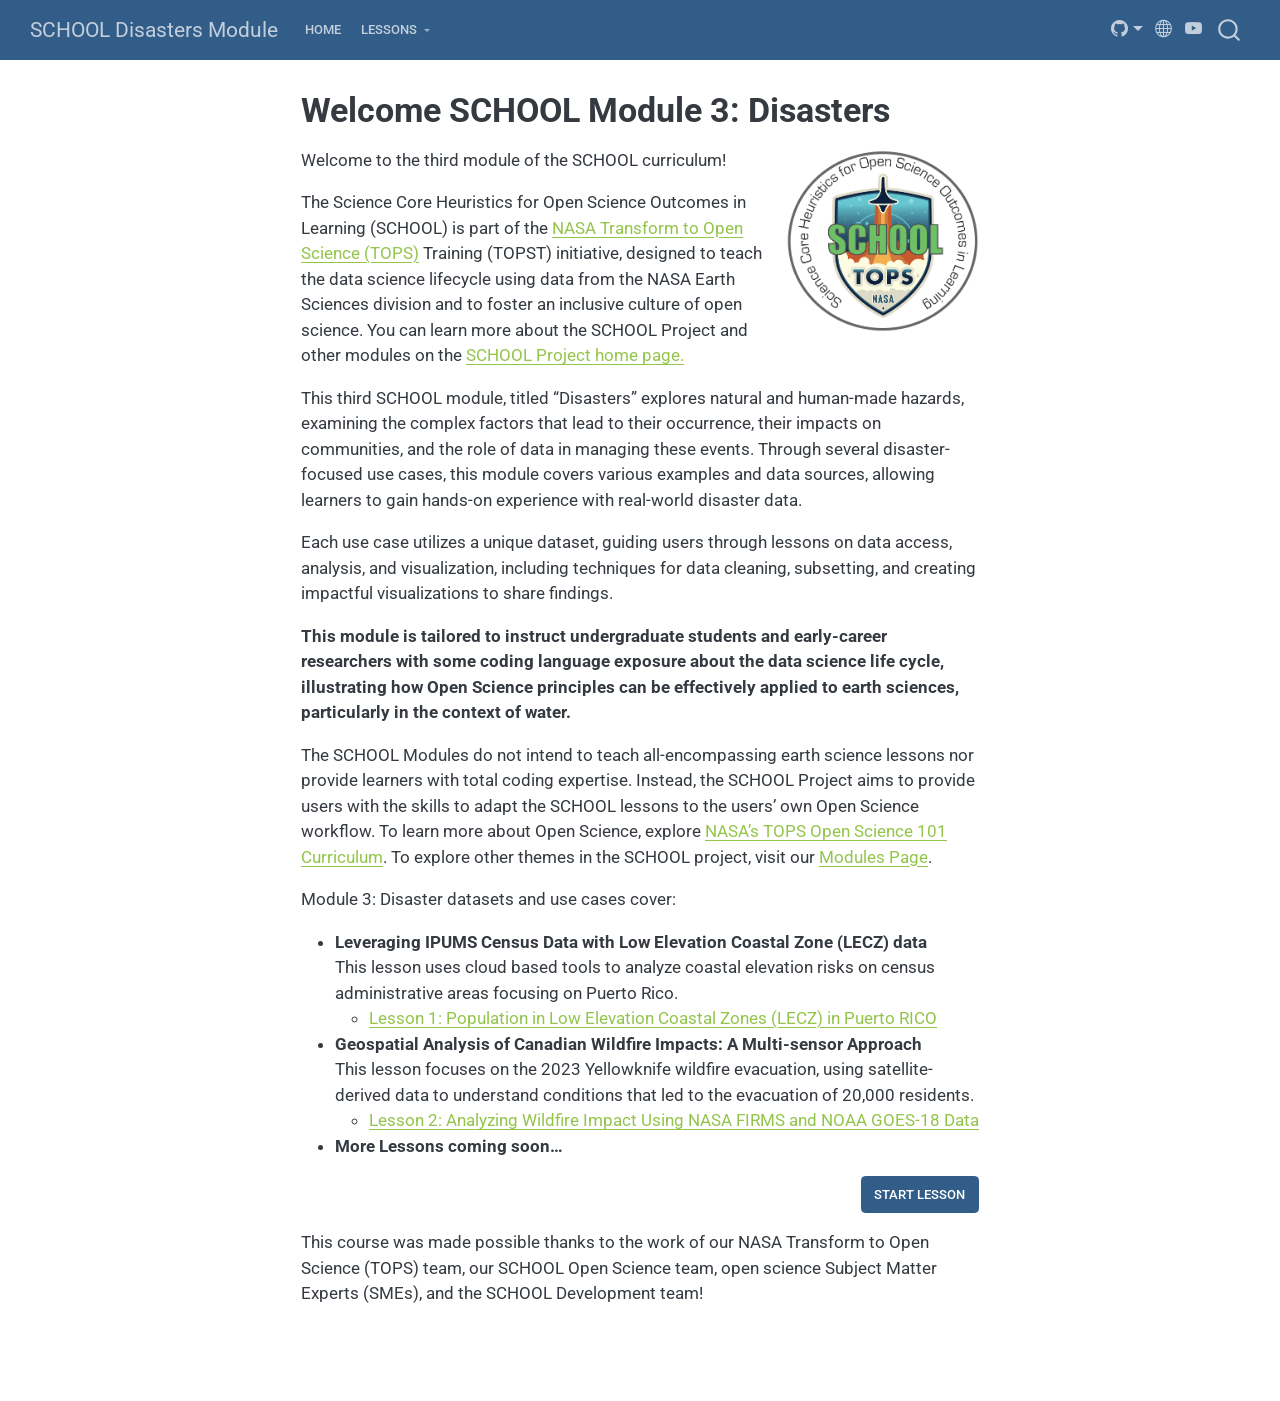
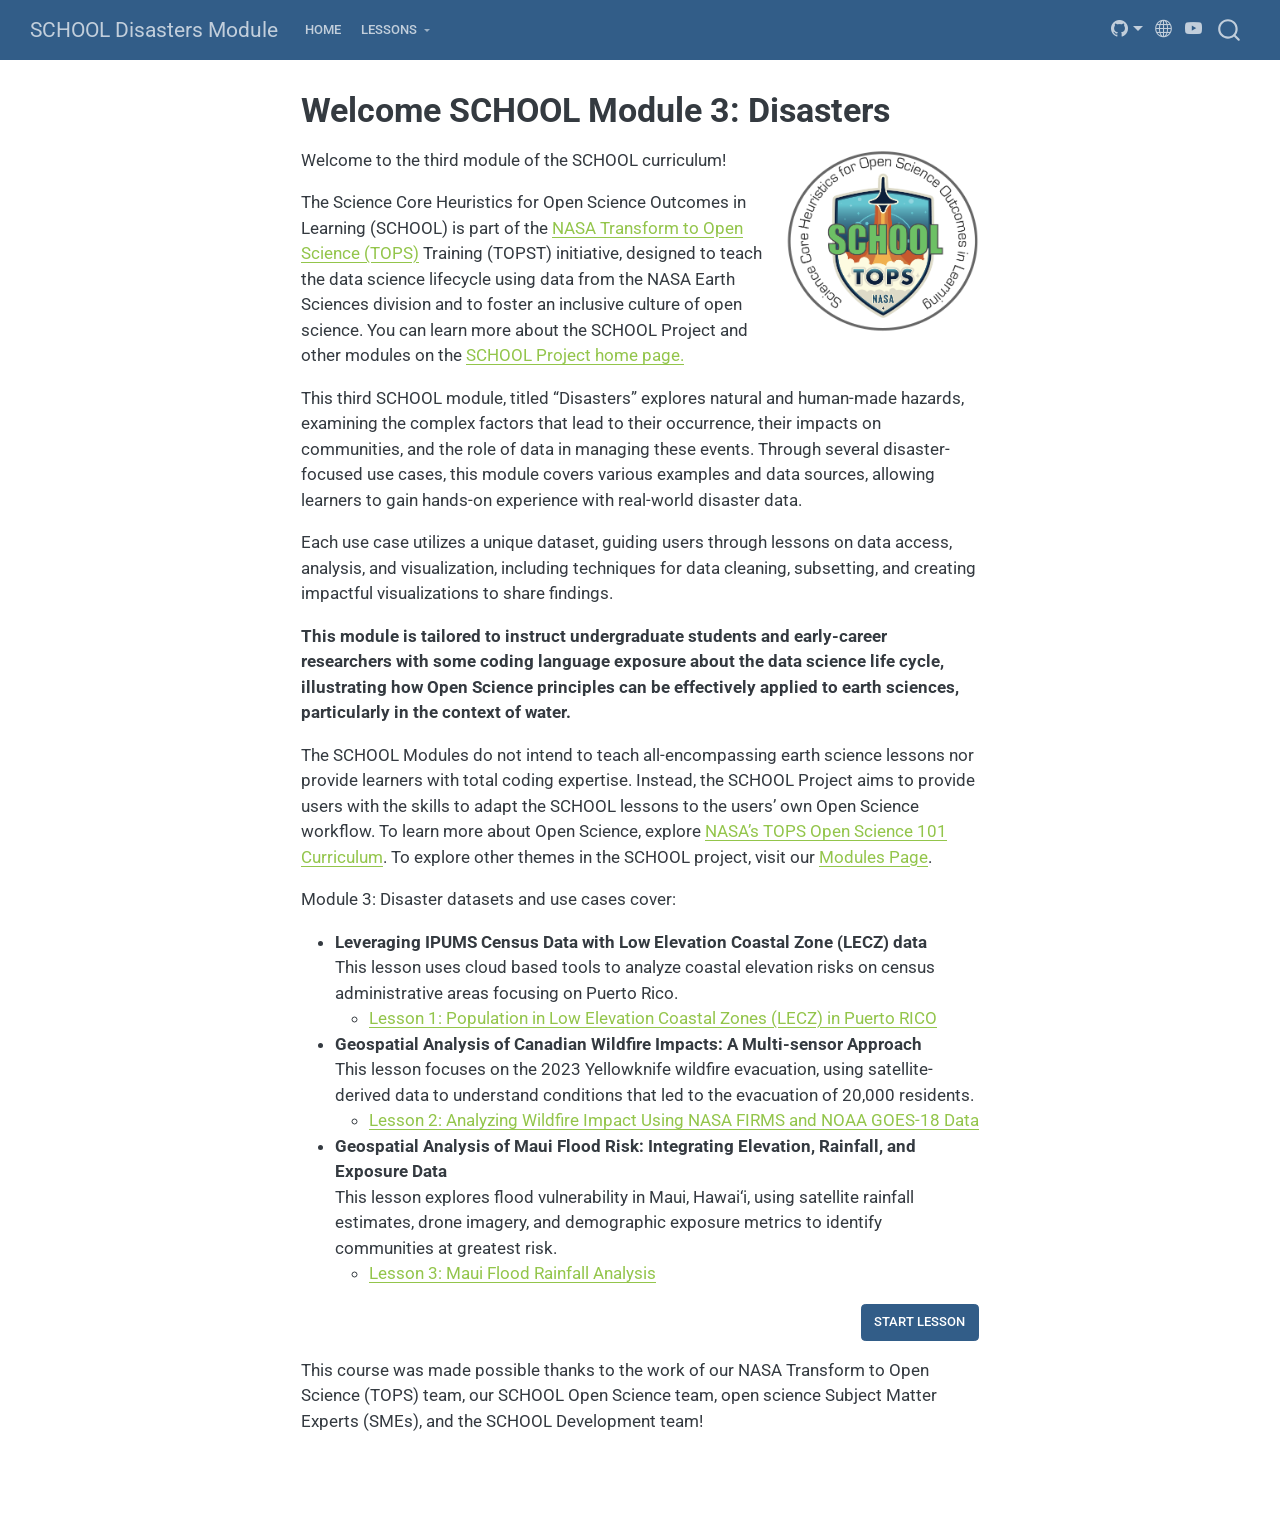
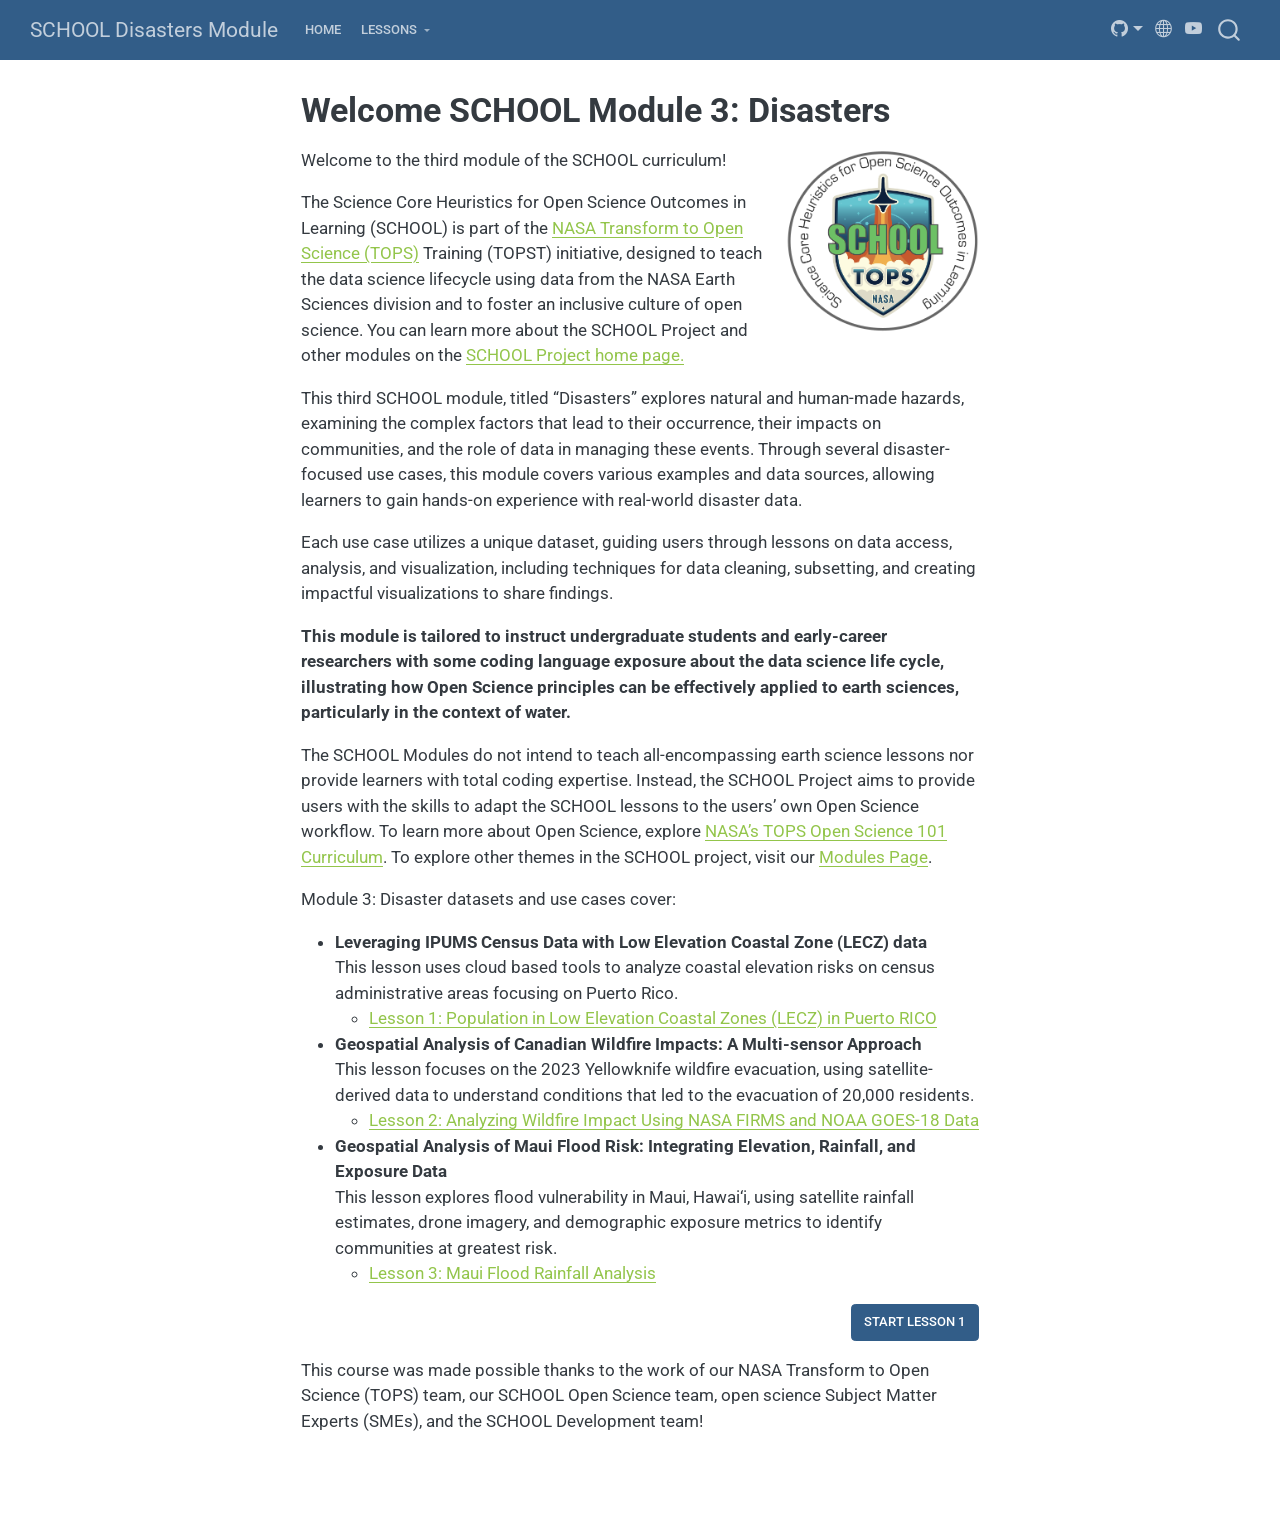
